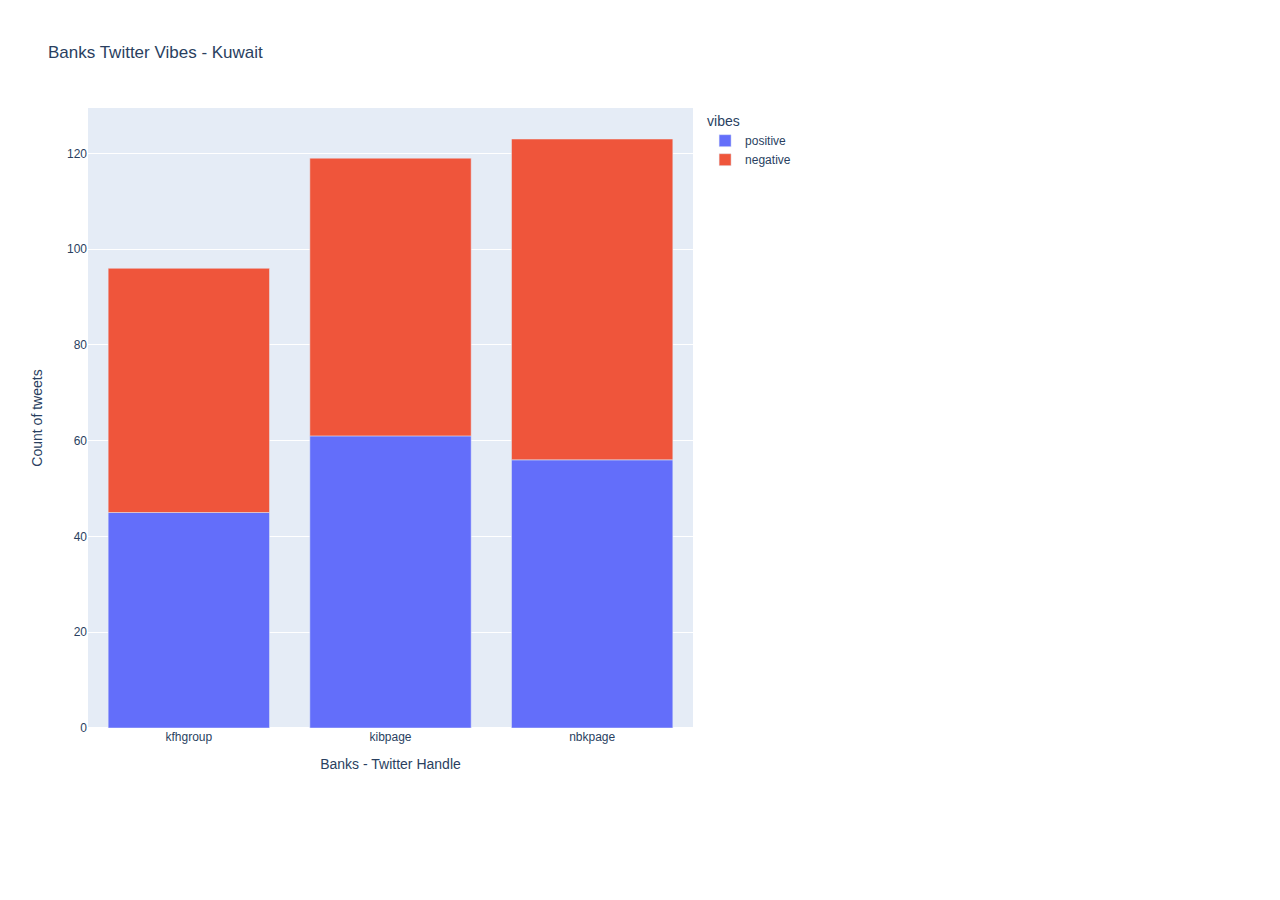
==== banks.html @ 805cffd5 "Add files via upload" ====
<html>
<head><meta charset="utf-8" /></head>
<body>
    <div>                        <script type="text/javascript">window.PlotlyConfig = {MathJaxConfig: 'local'};</script>
        <script type="text/javascript">/**
* plotly.js v2.11.1
* Copyright 2012-2022, Plotly, Inc.
* All rights reserved.
* Licensed under the MIT license
*/
!function(t){if("object"==typeof exports&&"undefined"!=typeof module)module.exports=t();else if("function"==typeof define&&define.amd)define([],t);else{("undefined"!=typeof window?window:"undefined"!=typeof global?global:"undefined"!=typeof self?self:this).Plotly=t()}}((function(){return function t(e,r,n){function i(o,s){if(!r[o]){if(!e[o]){var l="function"==typeof require&&require;if(!s&&l)return l(o,!0);if(a)return a(o,!0);var c=new Error("Cannot find module '"+o+"'");throw c.code="MODULE_NOT_FOUND",c}var u=r[o]={exports:{}};e[o][0].call(u.exports,(function(t){return i(e[o][1][t]||t)}),u,u.exports,t,e,r,n)}return r[o].exports}for(var a="function"==typeof require&&require,o=0;o<n.length;o++)i(n[o]);return i}({1:[function(t,e,r){"use strict";var n=t("../src/lib"),i={"X,X div":'direction:ltr;font-family:"Open Sans",verdana,arial,sans-serif;margin:0;padding:0;',"X input,X button":'font-family:"Open Sans",verdana,arial,sans-serif;',"X input:focus,X button:focus":"outline:none;","X a":"text-decoration:none;","X a:hover":"text-decoration:none;","X .crisp":"shape-rendering:crispEdges;","X .user-select-none":"-webkit-user-select:none;-moz-user-select:none;-ms-user-select:none;-o-user-select:none;user-select:none;","X svg":"overflow:hidden;","X svg a":"fill:#447adb;","X svg a:hover":"fill:#3c6dc5;","X .main-svg":"position:absolute;top:0;left:0;pointer-events:none;","X .main-svg .draglayer":"pointer-events:all;","X .cursor-default":"cursor:default;","X .cursor-pointer":"cursor:pointer;","X .cursor-crosshair":"cursor:crosshair;","X .cursor-move":"cursor:move;","X .cursor-col-resize":"cursor:col-resize;","X .cursor-row-resize":"cursor:row-resize;","X .cursor-ns-resize":"cursor:ns-resize;","X .cursor-ew-resize":"cursor:ew-resize;","X .cursor-sw-resize":"cursor:sw-resize;","X .cursor-s-resize":"cursor:s-resize;","X .cursor-se-resize":"cursor:se-resize;","X .cursor-w-resize":"cursor:w-resize;","X .cursor-e-resize":"cursor:e-resize;","X .cursor-nw-resize":"cursor:nw-resize;","X .cursor-n-resize":"cursor:n-resize;","X .cursor-ne-resize":"cursor:ne-resize;","X .cursor-grab":"cursor:-webkit-grab;cursor:grab;","X .modebar":"position:absolute;top:2px;right:2px;","X .ease-bg":"-webkit-transition:background-color .3s ease 0s;-moz-transition:background-color .3s ease 0s;-ms-transition:background-color .3s ease 0s;-o-transition:background-color .3s ease 0s;transition:background-color .3s ease 0s;","X .modebar--hover>:not(.watermark)":"opacity:0;-webkit-transition:opacity .3s ease 0s;-moz-transition:opacity .3s ease 0s;-ms-transition:opacity .3s ease 0s;-o-transition:opacity .3s ease 0s;transition:opacity .3s ease 0s;","X:hover .modebar--hover .modebar-group":"opacity:1;","X .modebar-group":"float:left;display:inline-block;box-sizing:border-box;padding-left:8px;position:relative;vertical-align:middle;white-space:nowrap;","X .modebar-btn":"position:relative;font-size:16px;padding:3px 4px;height:22px;cursor:pointer;line-height:normal;box-sizing:border-box;","X .modebar-btn svg":"position:relative;top:2px;","X .modebar.vertical":"display:flex;flex-direction:column;flex-wrap:wrap;align-content:flex-end;max-height:100%;","X .modebar.vertical svg":"top:-1px;","X .modebar.vertical .modebar-group":"display:block;float:none;padding-left:0px;padding-bottom:8px;","X .modebar.vertical .modebar-group .modebar-btn":"display:block;text-align:center;","X [data-title]:before,X [data-title]:after":"position:absolute;-webkit-transform:translate3d(0, 0, 0);-moz-transform:translate3d(0, 0, 0);-ms-transform:translate3d(0, 0, 0);-o-transform:translate3d(0, 0, 0);transform:translate3d(0, 0, 0);display:none;opacity:0;z-index:1001;pointer-events:none;top:110%;right:50%;","X [data-title]:hover:before,X [data-title]:hover:after":"display:block;opacity:1;","X [data-title]:before":'content:"";position:absolute;background:transparent;border:6px solid transparent;z-index:1002;margin-top:-12px;border-bottom-color:#69738a;margin-right:-6px;',"X [data-title]:after":"content:attr(data-title);background:#69738a;color:#fff;padding:8px 10px;font-size:12px;line-height:12px;white-space:nowrap;margin-right:-18px;border-radius:2px;","X .vertical [data-title]:before,X .vertical [data-title]:after":"top:0%;right:200%;","X .vertical [data-title]:before":"border:6px solid transparent;border-left-color:#69738a;margin-top:8px;margin-right:-30px;","X .select-outline":"fill:none;stroke-width:1;shape-rendering:crispEdges;","X .select-outline-1":"stroke:#fff;","X .select-outline-2":"stroke:#000;stroke-dasharray:2px 2px;",Y:'font-family:"Open Sans",verdana,arial,sans-serif;position:fixed;top:50px;right:20px;z-index:10000;font-size:10pt;max-width:180px;',"Y p":"margin:0;","Y .notifier-note":"min-width:180px;max-width:250px;border:1px solid #fff;z-index:3000;margin:0;background-color:#8c97af;background-color:rgba(140,151,175,.9);color:#fff;padding:10px;overflow-wrap:break-word;word-wrap:break-word;-ms-hyphens:auto;-webkit-hyphens:auto;hyphens:auto;","Y .notifier-close":"color:#fff;opacity:.8;float:right;padding:0 5px;background:none;border:none;font-size:20px;font-weight:bold;line-height:20px;","Y .notifier-close:hover":"color:#444;text-decoration:none;cursor:pointer;"};for(var a in i){var o=a.replace(/^,/," ,").replace(/X/g,".js-plotly-plot .plotly").replace(/Y/g,".plotly-notifier");n.addStyleRule(o,i[a])}},{"../src/lib":503}],2:[function(t,e,r){"use strict";e.exports=t("../src/transforms/aggregate")},{"../src/transforms/aggregate":1118}],3:[function(t,e,r){"use strict";e.exports=t("../src/traces/bar")},{"../src/traces/bar":656}],4:[function(t,e,r){"use strict";e.exports=t("../src/traces/barpolar")},{"../src/traces/barpolar":669}],5:[function(t,e,r){"use strict";e.exports=t("../src/traces/box")},{"../src/traces/box":679}],6:[function(t,e,r){"use strict";e.exports=t("../src/components/calendars")},{"../src/components/calendars":364}],7:[function(t,e,r){"use strict";e.exports=t("../src/traces/candlestick")},{"../src/traces/candlestick":688}],8:[function(t,e,r){"use strict";e.exports=t("../src/traces/carpet")},{"../src/traces/carpet":707}],9:[function(t,e,r){"use strict";e.exports=t("../src/traces/choropleth")},{"../src/traces/choropleth":721}],10:[function(t,e,r){"use strict";e.exports=t("../src/traces/choroplethmapbox")},{"../src/traces/choroplethmapbox":728}],11:[function(t,e,r){"use strict";e.exports=t("../src/traces/cone")},{"../src/traces/cone":734}],12:[function(t,e,r){"use strict";e.exports=t("../src/traces/contour")},{"../src/traces/contour":749}],13:[function(t,e,r){"use strict";e.exports=t("../src/traces/contourcarpet")},{"../src/traces/contourcarpet":760}],14:[function(t,e,r){"use strict";e.exports=t("../src/core")},{"../src/core":481}],15:[function(t,e,r){"use strict";e.exports=t("../src/traces/densitymapbox")},{"../src/traces/densitymapbox":768}],16:[function(t,e,r){"use strict";e.exports=t("../src/transforms/filter")},{"../src/transforms/filter":1119}],17:[function(t,e,r){"use strict";e.exports=t("../src/traces/funnel")},{"../src/traces/funnel":778}],18:[function(t,e,r){"use strict";e.exports=t("../src/traces/funnelarea")},{"../src/traces/funnelarea":787}],19:[function(t,e,r){"use strict";e.exports=t("../src/transforms/groupby")},{"../src/transforms/groupby":1120}],20:[function(t,e,r){"use strict";e.exports=t("../src/traces/heatmap")},{"../src/traces/heatmap":800}],21:[function(t,e,r){"use strict";e.exports=t("../src/traces/heatmapgl")},{"../src/traces/heatmapgl":811}],22:[function(t,e,r){"use strict";e.exports=t("../src/traces/histogram")},{"../src/traces/histogram":823}],23:[function(t,e,r){"use strict";e.exports=t("../src/traces/histogram2d")},{"../src/traces/histogram2d":829}],24:[function(t,e,r){"use strict";e.exports=t("../src/traces/histogram2dcontour")},{"../src/traces/histogram2dcontour":833}],25:[function(t,e,r){"use strict";e.exports=t("../src/traces/icicle")},{"../src/traces/icicle":839}],26:[function(t,e,r){"use strict";e.exports=t("../src/traces/image")},{"../src/traces/image":852}],27:[function(t,e,r){"use strict";var n=t("./core");n.register([t("./bar"),t("./box"),t("./heatmap"),t("./histogram"),t("./histogram2d"),t("./histogram2dcontour"),t("./contour"),t("./scatterternary"),t("./violin"),t("./funnel"),t("./waterfall"),t("./image"),t("./pie"),t("./sunburst"),t("./treemap"),t("./icicle"),t("./funnelarea"),t("./scatter3d"),t("./surface"),t("./isosurface"),t("./volume"),t("./mesh3d"),t("./cone"),t("./streamtube"),t("./scattergeo"),t("./choropleth"),t("./scattergl"),t("./splom"),t("./pointcloud"),t("./heatmapgl"),t("./parcoords"),t("./parcats"),t("./scattermapbox"),t("./choroplethmapbox"),t("./densitymapbox"),t("./sankey"),t("./indicator"),t("./table"),t("./carpet"),t("./scattercarpet"),t("./contourcarpet"),t("./ohlc"),t("./candlestick"),t("./scatterpolar"),t("./scatterpolargl"),t("./barpolar"),t("./scattersmith"),t("./aggregate"),t("./filter"),t("./groupby"),t("./sort"),t("./calendars")]),e.exports=n},{"./aggregate":2,"./bar":3,"./barpolar":4,"./box":5,"./calendars":6,"./candlestick":7,"./carpet":8,"./choropleth":9,"./choroplethmapbox":10,"./cone":11,"./contour":12,"./contourcarpet":13,"./core":14,"./densitymapbox":15,"./filter":16,"./funnel":17,"./funnelarea":18,"./groupby":19,"./heatmap":20,"./heatmapgl":21,"./histogram":22,"./histogram2d":23,"./histogram2dcontour":24,"./icicle":25,"./image":26,"./indicator":28,"./isosurface":29,"./mesh3d":30,"./ohlc":31,"./parcats":32,"./parcoords":33,"./pie":34,"./pointcloud":35,"./sankey":36,"./scatter3d":37,"./scattercarpet":38,"./scattergeo":39,"./scattergl":40,"./scattermapbox":41,"./scatterpolar":42,"./scatterpolargl":43,"./scattersmith":44,"./scatterternary":45,"./sort":46,"./splom":47,"./streamtube":48,"./sunburst":49,"./surface":50,"./table":51,"./treemap":52,"./violin":53,"./volume":54,"./waterfall":55}],28:[function(t,e,r){"use strict";e.exports=t("../src/traces/indicator")},{"../src/traces/indicator":860}],29:[function(t,e,r){"use strict";e.exports=t("../src/traces/isosurface")},{"../src/traces/isosurface":866}],30:[function(t,e,r){"use strict";e.exports=t("../src/traces/mesh3d")},{"../src/traces/mesh3d":871}],31:[function(t,e,r){"use strict";e.exports=t("../src/traces/ohlc")},{"../src/traces/ohlc":876}],32:[function(t,e,r){"use strict";e.exports=t("../src/traces/parcats")},{"../src/traces/parcats":885}],33:[function(t,e,r){"use strict";e.exports=t("../src/traces/parcoords")},{"../src/traces/parcoords":896}],34:[function(t,e,r){"use strict";e.exports=t("../src/traces/pie")},{"../src/traces/pie":907}],35:[function(t,e,r){"use strict";e.exports=t("../src/traces/pointcloud")},{"../src/traces/pointcloud":916}],36:[function(t,e,r){"use strict";e.exports=t("../src/traces/sankey")},{"../src/traces/sankey":922}],37:[function(t,e,r){"use strict";e.exports=t("../src/traces/scatter3d")},{"../src/traces/scatter3d":960}],38:[function(t,e,r){"use strict";e.exports=t("../src/traces/scattercarpet")},{"../src/traces/scattercarpet":967}],39:[function(t,e,r){"use strict";e.exports=t("../src/traces/scattergeo")},{"../src/traces/scattergeo":975}],40:[function(t,e,r){"use strict";e.exports=t("../src/traces/scattergl")},{"../src/traces/scattergl":989}],41:[function(t,e,r){"use strict";e.exports=t("../src/traces/scattermapbox")},{"../src/traces/scattermapbox":999}],42:[function(t,e,r){"use strict";e.exports=t("../src/traces/scatterpolar")},{"../src/traces/scatterpolar":1007}],43:[function(t,e,r){"use strict";e.exports=t("../src/traces/scatterpolargl")},{"../src/traces/scatterpolargl":1015}],44:[function(t,e,r){"use strict";e.exports=t("../src/traces/scattersmith")},{"../src/traces/scattersmith":1022}],45:[function(t,e,r){"use strict";e.exports=t("../src/traces/scatterternary")},{"../src/traces/scatterternary":1030}],46:[function(t,e,r){"use strict";e.exports=t("../src/transforms/sort")},{"../src/transforms/sort":1122}],47:[function(t,e,r){"use strict";e.exports=t("../src/traces/splom")},{"../src/traces/splom":1040}],48:[function(t,e,r){"use strict";e.exports=t("../src/traces/streamtube")},{"../src/traces/streamtube":1048}],49:[function(t,e,r){"use strict";e.exports=t("../src/traces/sunburst")},{"../src/traces/sunburst":1056}],50:[function(t,e,r){"use strict";e.exports=t("../src/traces/surface")},{"../src/traces/surface":1065}],51:[function(t,e,r){"use strict";e.exports=t("../src/traces/table")},{"../src/traces/table":1073}],52:[function(t,e,r){"use strict";e.exports=t("../src/traces/treemap")},{"../src/traces/treemap":1084}],53:[function(t,e,r){"use strict";e.exports=t("../src/traces/violin")},{"../src/traces/violin":1097}],54:[function(t,e,r){"use strict";e.exports=t("../src/traces/volume")},{"../src/traces/volume":1105}],55:[function(t,e,r){"use strict";e.exports=t("../src/traces/waterfall")},{"../src/traces/waterfall":1113}],56:[function(t,e,r){!function(n,i){"object"==typeof r&&void 0!==e?i(r,t("d3-array"),t("d3-collection"),t("d3-shape"),t("elementary-circuits-directed-graph")):i(n.d3=n.d3||{},n.d3,n.d3,n.d3,null)}(this,(function(t,e,r,n,i){"use strict";function a(t){return t.target.depth}function o(t,e){return t.sourceLinks.length?t.depth:e-1}function s(t){return function(){return t}}i=i&&i.hasOwnProperty("default")?i.default:i;var l="function"==typeof Symbol&&"symbol"==typeof Symbol.iterator?function(t){return typeof t}:function(t){return t&&"function"==typeof Symbol&&t.constructor===Symbol&&t!==Symbol.prototype?"symbol":typeof t};function c(t,e){return f(t.source,e.source)||t.index-e.index}function u(t,e){return f(t.target,e.target)||t.index-e.index}function f(t,e){return t.partOfCycle===e.partOfCycle?t.y0-e.y0:"top"===t.circularLinkType||"bottom"===e.circularLinkType?-1:1}function h(t){return t.value}function p(t){return(t.y0+t.y1)/2}function d(t){return p(t.source)}function g(t){return p(t.target)}function m(t){return t.index}function v(t){return t.nodes}function y(t){return t.links}function x(t,e){var r=t.get(e);if(!r)throw new Error("missing: "+e);return r}function b(t,e){return e(t)}function _(t,e,r){var n=0;if(null===r){for(var a=[],o=0;o<t.links.length;o++){var s=t.links[o],l=s.source.index,c=s.target.index;a[l]||(a[l]=[]),a[c]||(a[c]=[]),-1===a[l].indexOf(c)&&a[l].push(c)}var u=i(a);u.sort((function(t,e){return t.length-e.length}));var f={};for(o=0;o<u.length;o++){var h=u[o].slice(-2);f[h[0]]||(f[h[0]]={}),f[h[0]][h[1]]=!0}t.links.forEach((function(t){var e=t.target.index,r=t.source.index;e===r||f[r]&&f[r][e]?(t.circular=!0,t.circularLinkID=n,n+=1):t.circular=!1}))}else t.links.forEach((function(t){t.source[r]<t.target[r]?t.circular=!1:(t.circular=!0,t.circularLinkID=n,n+=1)}))}function w(t,e){var r=0,n=0;t.links.forEach((function(i){i.circular&&(i.source.circularLinkType||i.target.circularLinkType?i.circularLinkType=i.source.circularLinkType?i.source.circularLinkType:i.target.circularLinkType:i.circularLinkType=r<n?"top":"bottom","top"==i.circularLinkType?r+=1:n+=1,t.nodes.forEach((function(t){b(t,e)!=b(i.source,e)&&b(t,e)!=b(i.target,e)||(t.circularLinkType=i.circularLinkType)})))})),t.links.forEach((function(t){t.circular&&(t.source.circularLinkType==t.target.circularLinkType&&(t.circularLinkType=t.source.circularLinkType),q(t,e)&&(t.circularLinkType=t.source.circularLinkType))}))}function T(t){var e=Math.abs(t.y1-t.y0),r=Math.abs(t.target.x0-t.source.x1);return Math.atan(r/e)}function k(t,e){var r=0;t.sourceLinks.forEach((function(t){r=t.circular&&!q(t,e)?r+1:r}));var n=0;return t.targetLinks.forEach((function(t){n=t.circular&&!q(t,e)?n+1:n})),r+n}function A(t){var e=t.source.sourceLinks,r=0;e.forEach((function(t){r=t.circular?r+1:r}));var n=t.target.targetLinks,i=0;return n.forEach((function(t){i=t.circular?i+1:i})),!(r>1||i>1)}function M(t,e,r){return t.sort(E),t.forEach((function(n,i){var a,o,s=0;if(q(n,r)&&A(n))n.circularPathData.verticalBuffer=s+n.width/2;else{for(var l=0;l<i;l++)if(a=t[i],o=t[l],!(a.source.column<o.target.column||a.target.column>o.source.column)){var c=t[l].circularPathData.verticalBuffer+t[l].width/2+e;s=c>s?c:s}n.circularPathData.verticalBuffer=s+n.width/2}})),t}function S(t,r,i,a){var o=e.min(t.links,(function(t){return t.source.y0}));t.links.forEach((function(t){t.circular&&(t.circularPathData={})})),M(t.links.filter((function(t){return"top"==t.circularLinkType})),r,a),M(t.links.filter((function(t){return"bottom"==t.circularLinkType})),r,a),t.links.forEach((function(e){if(e.circular){if(e.circularPathData.arcRadius=e.width+10,e.circularPathData.leftNodeBuffer=5,e.circularPathData.rightNodeBuffer=5,e.circularPathData.sourceWidth=e.source.x1-e.source.x0,e.circularPathData.sourceX=e.source.x0+e.circularPathData.sourceWidth,e.circularPathData.targetX=e.target.x0,e.circularPathData.sourceY=e.y0,e.circularPathData.targetY=e.y1,q(e,a)&&A(e))e.circularPathData.leftSmallArcRadius=10+e.width/2,e.circularPathData.leftLargeArcRadius=10+e.width/2,e.circularPathData.rightSmallArcRadius=10+e.width/2,e.circularPathData.rightLargeArcRadius=10+e.width/2,"bottom"==e.circularLinkType?(e.circularPathData.verticalFullExtent=e.source.y1+25+e.circularPathData.verticalBuffer,e.circularPathData.verticalLeftInnerExtent=e.circularPathData.verticalFullExtent-e.circularPathData.leftLargeArcRadius,e.circularPathData.verticalRightInnerExtent=e.circularPathData.verticalFullExtent-e.circularPathData.rightLargeArcRadius):(e.circularPathData.verticalFullExtent=e.source.y0-25-e.circularPathData.verticalBuffer,e.circularPathData.verticalLeftInnerExtent=e.circularPathData.verticalFullExtent+e.circularPathData.leftLargeArcRadius,e.circularPathData.verticalRightInnerExtent=e.circularPathData.verticalFullExtent+e.circularPathData.rightLargeArcRadius);else{var s=e.source.column,l=e.circularLinkType,c=t.links.filter((function(t){return t.source.column==s&&t.circularLinkType==l}));"bottom"==e.circularLinkType?c.sort(C):c.sort(L);var u=0;c.forEach((function(t,n){t.circularLinkID==e.circularLinkID&&(e.circularPathData.leftSmallArcRadius=10+e.width/2+u,e.circularPathData.leftLargeArcRadius=10+e.width/2+n*r+u),u+=t.width})),s=e.target.column,c=t.links.filter((function(t){return t.target.column==s&&t.circularLinkType==l})),"bottom"==e.circularLinkType?c.sort(I):c.sort(P),u=0,c.forEach((function(t,n){t.circularLinkID==e.circularLinkID&&(e.circularPathData.rightSmallArcRadius=10+e.width/2+u,e.circularPathData.rightLargeArcRadius=10+e.width/2+n*r+u),u+=t.width})),"bottom"==e.circularLinkType?(e.circularPathData.verticalFullExtent=Math.max(i,e.source.y1,e.target.y1)+25+e.circularPathData.verticalBuffer,e.circularPathData.verticalLeftInnerExtent=e.circularPathData.verticalFullExtent-e.circularPathData.leftLargeArcRadius,e.circularPathData.verticalRightInnerExtent=e.circularPathData.verticalFullExtent-e.circularPathData.rightLargeArcRadius):(e.circularPathData.verticalFullExtent=o-25-e.circularPathData.verticalBuffer,e.circularPathData.verticalLeftInnerExtent=e.circularPathData.verticalFullExtent+e.circularPathData.leftLargeArcRadius,e.circularPathData.verticalRightInnerExtent=e.circularPathData.verticalFullExtent+e.circularPathData.rightLargeArcRadius)}e.circularPathData.leftInnerExtent=e.circularPathData.sourceX+e.circularPathData.leftNodeBuffer,e.circularPathData.rightInnerExtent=e.circularPathData.targetX-e.circularPathData.rightNodeBuffer,e.circularPathData.leftFullExtent=e.circularPathData.sourceX+e.circularPathData.leftLargeArcRadius+e.circularPathData.leftNodeBuffer,e.circularPathData.rightFullExtent=e.circularPathData.targetX-e.circularPathData.rightLargeArcRadius-e.circularPathData.rightNodeBuffer}if(e.circular)e.path=function(t){var e="";e="top"==t.circularLinkType?"M"+t.circularPathData.sourceX+" "+t.circularPathData.sourceY+" L"+t.circularPathData.leftInnerExtent+" "+t.circularPathData.sourceY+" A"+t.circularPathData.leftLargeArcRadius+" "+t.circularPathData.leftSmallArcRadius+" 0 0 0 "+t.circularPathData.leftFullExtent+" "+(t.circularPathData.sourceY-t.circularPathData.leftSmallArcRadius)+" L"+t.circularPathData.leftFullExtent+" "+t.circularPathData.verticalLeftInnerExtent+" A"+t.circularPathData.leftLargeArcRadius+" "+t.circularPathData.leftLargeArcRadius+" 0 0 0 "+t.circularPathData.leftInnerExtent+" "+t.circularPathData.verticalFullExtent+" L"+t.circularPathData.rightInnerExtent+" "+t.circularPathData.verticalFullExtent+" A"+t.circularPathData.rightLargeArcRadius+" "+t.circularPathData.rightLargeArcRadius+" 0 0 0 "+t.circularPathData.rightFullExtent+" "+t.circularPathData.verticalRightInnerExtent+" L"+t.circularPathData.rightFullExtent+" "+(t.circularPathData.targetY-t.circularPathData.rightSmallArcRadius)+" A"+t.circularPathData.rightLargeArcRadius+" "+t.circularPathData.rightSmallArcRadius+" 0 0 0 "+t.circularPathData.rightInnerExtent+" "+t.circularPathData.targetY+" L"+t.circularPathData.targetX+" "+t.circularPathData.targetY:"M"+t.circularPathData.sourceX+" "+t.circularPathData.sourceY+" L"+t.circularPathData.leftInnerExtent+" "+t.circularPathData.sourceY+" A"+t.circularPathData.leftLargeArcRadius+" "+t.circularPathData.leftSmallArcRadius+" 0 0 1 "+t.circularPathData.leftFullExtent+" "+(t.circularPathData.sourceY+t.circularPathData.leftSmallArcRadius)+" L"+t.circularPathData.leftFullExtent+" "+t.circularPathData.verticalLeftInnerExtent+" A"+t.circularPathData.leftLargeArcRadius+" "+t.circularPathData.leftLargeArcRadius+" 0 0 1 "+t.circularPathData.leftInnerExtent+" "+t.circularPathData.verticalFullExtent+" L"+t.circularPathData.rightInnerExtent+" "+t.circularPathData.verticalFullExtent+" A"+t.circularPathData.rightLargeArcRadius+" "+t.circularPathData.rightLargeArcRadius+" 0 0 1 "+t.circularPathData.rightFullExtent+" "+t.circularPathData.verticalRightInnerExtent+" L"+t.circularPathData.rightFullExtent+" "+(t.circularPathData.targetY+t.circularPathData.rightSmallArcRadius)+" A"+t.circularPathData.rightLargeArcRadius+" "+t.circularPathData.rightSmallArcRadius+" 0 0 1 "+t.circularPathData.rightInnerExtent+" "+t.circularPathData.targetY+" L"+t.circularPathData.targetX+" "+t.circularPathData.targetY;return e}(e);else{var f=n.linkHorizontal().source((function(t){return[t.source.x0+(t.source.x1-t.source.x0),t.y0]})).target((function(t){return[t.target.x0,t.y1]}));e.path=f(e)}}))}function E(t,e){return O(t)==O(e)?"bottom"==t.circularLinkType?C(t,e):L(t,e):O(e)-O(t)}function L(t,e){return t.y0-e.y0}function C(t,e){return e.y0-t.y0}function P(t,e){return t.y1-e.y1}function I(t,e){return e.y1-t.y1}function O(t){return t.target.column-t.source.column}function z(t){return t.target.x0-t.source.x1}function D(t,e){var r=T(t),n=z(e)/Math.tan(r);return"up"==H(t)?t.y1+n:t.y1-n}function R(t,e){var r=T(t),n=z(e)/Math.tan(r);return"up"==H(t)?t.y1-n:t.y1+n}function F(t,e,r,n){t.links.forEach((function(i){if(!i.circular&&i.target.column-i.source.column>1){var a=i.source.column+1,o=i.target.column-1,s=1,l=o-a+1;for(s=1;a<=o;a++,s++)t.nodes.forEach((function(o){if(o.column==a){var c,u=s/(l+1),f=Math.pow(1-u,3),h=3*u*Math.pow(1-u,2),p=3*Math.pow(u,2)*(1-u),d=Math.pow(u,3),g=f*i.y0+h*i.y0+p*i.y1+d*i.y1,m=g-i.width/2,v=g+i.width/2;m>o.y0&&m<o.y1?(c=o.y1-m+10,c="bottom"==o.circularLinkType?c:-c,o=N(o,c,e,r),t.nodes.forEach((function(t){b(t,n)!=b(o,n)&&t.column==o.column&&B(o,t)&&N(t,c,e,r)}))):(v>o.y0&&v<o.y1||m<o.y0&&v>o.y1)&&(c=v-o.y0+10,o=N(o,c,e,r),t.nodes.forEach((function(t){b(t,n)!=b(o,n)&&t.column==o.column&&t.y0<o.y1&&t.y1>o.y1&&N(t,c,e,r)})))}}))}}))}function B(t,e){return t.y0>e.y0&&t.y0<e.y1||(t.y1>e.y0&&t.y1<e.y1||t.y0<e.y0&&t.y1>e.y1)}function N(t,e,r,n){return t.y0+e>=r&&t.y1+e<=n&&(t.y0=t.y0+e,t.y1=t.y1+e,t.targetLinks.forEach((function(t){t.y1=t.y1+e})),t.sourceLinks.forEach((function(t){t.y0=t.y0+e}))),t}function j(t,e,r,n){t.nodes.forEach((function(i){n&&i.y+(i.y1-i.y0)>e&&(i.y=i.y-(i.y+(i.y1-i.y0)-e));var a=t.links.filter((function(t){return b(t.source,r)==b(i,r)})),o=a.length;o>1&&a.sort((function(t,e){if(!t.circular&&!e.circular){if(t.target.column==e.target.column)return t.y1-e.y1;if(!V(t,e))return t.y1-e.y1;if(t.target.column>e.target.column){var r=R(e,t);return t.y1-r}if(e.target.column>t.target.column)return R(t,e)-e.y1}return t.circular&&!e.circular?"top"==t.circularLinkType?-1:1:e.circular&&!t.circular?"top"==e.circularLinkType?1:-1:t.circular&&e.circular?t.circularLinkType===e.circularLinkType&&"top"==t.circularLinkType?t.target.column===e.target.column?t.target.y1-e.target.y1:e.target.column-t.target.column:t.circularLinkType===e.circularLinkType&&"bottom"==t.circularLinkType?t.target.column===e.target.column?e.target.y1-t.target.y1:t.target.column-e.target.column:"top"==t.circularLinkType?-1:1:void 0}));var s=i.y0;a.forEach((function(t){t.y0=s+t.width/2,s+=t.width})),a.forEach((function(t,e){if("bottom"==t.circularLinkType){for(var r=e+1,n=0;r<o;r++)n+=a[r].width;t.y0=i.y1-n-t.width/2}}))}))}function U(t,e,r){t.nodes.forEach((function(e){var n=t.links.filter((function(t){return b(t.target,r)==b(e,r)})),i=n.length;i>1&&n.sort((function(t,e){if(!t.circular&&!e.circular){if(t.source.column==e.source.column)return t.y0-e.y0;if(!V(t,e))return t.y0-e.y0;if(e.source.column<t.source.column){var r=D(e,t);return t.y0-r}if(t.source.column<e.source.column)return D(t,e)-e.y0}return t.circular&&!e.circular?"top"==t.circularLinkType?-1:1:e.circular&&!t.circular?"top"==e.circularLinkType?1:-1:t.circular&&e.circular?t.circularLinkType===e.circularLinkType&&"top"==t.circularLinkType?t.source.column===e.source.column?t.source.y1-e.source.y1:t.source.column-e.source.column:t.circularLinkType===e.circularLinkType&&"bottom"==t.circularLinkType?t.source.column===e.source.column?t.source.y1-e.source.y1:e.source.column-t.source.column:"top"==t.circularLinkType?-1:1:void 0}));var a=e.y0;n.forEach((function(t){t.y1=a+t.width/2,a+=t.width})),n.forEach((function(t,r){if("bottom"==t.circularLinkType){for(var a=r+1,o=0;a<i;a++)o+=n[a].width;t.y1=e.y1-o-t.width/2}}))}))}function V(t,e){return H(t)==H(e)}function H(t){return t.y0-t.y1>0?"up":"down"}function q(t,e){return b(t.source,e)==b(t.target,e)}function G(t,r,n){var i=t.nodes,a=t.links,o=!1,s=!1;if(a.forEach((function(t){"top"==t.circularLinkType?o=!0:"bottom"==t.circularLinkType&&(s=!0)})),0==o||0==s){var l=e.min(i,(function(t){return t.y0})),c=(n-r)/(e.max(i,(function(t){return t.y1}))-l);i.forEach((function(t){var e=(t.y1-t.y0)*c;t.y0=(t.y0-l)*c,t.y1=t.y0+e})),a.forEach((function(t){t.y0=(t.y0-l)*c,t.y1=(t.y1-l)*c,t.width=t.width*c}))}}t.sankeyCircular=function(){var t,n,i=0,a=0,b=1,T=1,A=24,M=m,E=o,L=v,C=y,P=32,I=2,O=null;function z(){var t={nodes:L.apply(null,arguments),links:C.apply(null,arguments)};D(t),_(t,M,O),R(t),B(t),w(t,M),N(t,P,M),V(t);for(var e=4,r=0;r<e;r++)j(t,T,M),U(t,T,M),F(t,a,T,M),j(t,T,M),U(t,T,M);return G(t,a,T),S(t,I,T,M),t}function D(t){t.nodes.forEach((function(t,e){t.index=e,t.sourceLinks=[],t.targetLinks=[]}));var e=r.map(t.nodes,M);return t.links.forEach((function(t,r){t.index=r;var n=t.source,i=t.target;"object"!==(void 0===n?"undefined":l(n))&&(n=t.source=x(e,n)),"object"!==(void 0===i?"undefined":l(i))&&(i=t.target=x(e,i)),n.sourceLinks.push(t),i.targetLinks.push(t)})),t}function R(t){t.nodes.forEach((function(t){t.partOfCycle=!1,t.value=Math.max(e.sum(t.sourceLinks,h),e.sum(t.targetLinks,h)),t.sourceLinks.forEach((function(e){e.circular&&(t.partOfCycle=!0,t.circularLinkType=e.circularLinkType)})),t.targetLinks.forEach((function(e){e.circular&&(t.partOfCycle=!0,t.circularLinkType=e.circularLinkType)}))}))}function B(t){var e,r,n;for(e=t.nodes,r=[],n=0;e.length;++n,e=r,r=[])e.forEach((function(t){t.depth=n,t.sourceLinks.forEach((function(t){r.indexOf(t.target)<0&&!t.circular&&r.push(t.target)}))}));for(e=t.nodes,r=[],n=0;e.length;++n,e=r,r=[])e.forEach((function(t){t.height=n,t.targetLinks.forEach((function(t){r.indexOf(t.source)<0&&!t.circular&&r.push(t.source)}))}));t.nodes.forEach((function(t){t.column=Math.floor(E.call(null,t,n))}))}function N(o,s,l){var c=r.nest().key((function(t){return t.column})).sortKeys(e.ascending).entries(o.nodes).map((function(t){return t.values}));!function(r){if(n){var s=1/0;c.forEach((function(t){var e=T*n/(t.length+1);s=e<s?e:s})),t=s}var l=e.min(c,(function(r){return(T-a-(r.length-1)*t)/e.sum(r,h)}));l*=.3,o.links.forEach((function(t){t.width=t.value*l}));var u=function(t){var r=0,n=0,i=0,a=0,o=e.max(t.nodes,(function(t){return t.column}));return t.links.forEach((function(t){t.circular&&("top"==t.circularLinkType?r+=t.width:n+=t.width,0==t.target.column&&(a+=t.width),t.source.column==o&&(i+=t.width))})),{top:r=r>0?r+25+10:r,bottom:n=n>0?n+25+10:n,left:a=a>0?a+25+10:a,right:i=i>0?i+25+10:i}}(o),f=function(t,r){var n=e.max(t.nodes,(function(t){return t.column})),o=b-i,s=T-a,l=o/(o+r.right+r.left),c=s/(s+r.top+r.bottom);return i=i*l+r.left,b=0==r.right?b:b*l,a=a*c+r.top,T*=c,t.nodes.forEach((function(t){t.x0=i+t.column*((b-i-A)/n),t.x1=t.x0+A})),c}(o,u);l*=f,o.links.forEach((function(t){t.width=t.value*l})),c.forEach((function(t){var e=t.length;t.forEach((function(t,n){t.depth==c.length-1&&1==e||0==t.depth&&1==e?(t.y0=T/2-t.value*l,t.y1=t.y0+t.value*l):t.partOfCycle?0==k(t,r)?(t.y0=T/2+n,t.y1=t.y0+t.value*l):"top"==t.circularLinkType?(t.y0=a+n,t.y1=t.y0+t.value*l):(t.y0=T-t.value*l-n,t.y1=t.y0+t.value*l):0==u.top||0==u.bottom?(t.y0=(T-a)/e*n,t.y1=t.y0+t.value*l):(t.y0=(T-a)/2-e/2+n,t.y1=t.y0+t.value*l)}))}))}(l),y();for(var u=1,m=s;m>0;--m)v(u*=.99,l),y();function v(t,r){var n=c.length;c.forEach((function(i){var a=i.length,o=i[0].depth;i.forEach((function(i){var s;if(i.sourceLinks.length||i.targetLinks.length)if(i.partOfCycle&&k(i,r)>0);else if(0==o&&1==a)s=i.y1-i.y0,i.y0=T/2-s/2,i.y1=T/2+s/2;else if(o==n-1&&1==a)s=i.y1-i.y0,i.y0=T/2-s/2,i.y1=T/2+s/2;else{var l=e.mean(i.sourceLinks,g),c=e.mean(i.targetLinks,d),u=((l&&c?(l+c)/2:l||c)-p(i))*t;i.y0+=u,i.y1+=u}}))}))}function y(){c.forEach((function(e){var r,n,i,o=a,s=e.length;for(e.sort(f),i=0;i<s;++i)(n=o-(r=e[i]).y0)>0&&(r.y0+=n,r.y1+=n),o=r.y1+t;if((n=o-t-T)>0)for(o=r.y0-=n,r.y1-=n,i=s-2;i>=0;--i)(n=(r=e[i]).y1+t-o)>0&&(r.y0-=n,r.y1-=n),o=r.y0}))}}function V(t){t.nodes.forEach((function(t){t.sourceLinks.sort(u),t.targetLinks.sort(c)})),t.nodes.forEach((function(t){var e=t.y0,r=e,n=t.y1,i=n;t.sourceLinks.forEach((function(t){t.circular?(t.y0=n-t.width/2,n-=t.width):(t.y0=e+t.width/2,e+=t.width)})),t.targetLinks.forEach((function(t){t.circular?(t.y1=i-t.width/2,i-=t.width):(t.y1=r+t.width/2,r+=t.width)}))}))}return z.nodeId=function(t){return arguments.length?(M="function"==typeof t?t:s(t),z):M},z.nodeAlign=function(t){return arguments.length?(E="function"==typeof t?t:s(t),z):E},z.nodeWidth=function(t){return arguments.length?(A=+t,z):A},z.nodePadding=function(e){return arguments.length?(t=+e,z):t},z.nodes=function(t){return arguments.length?(L="function"==typeof t?t:s(t),z):L},z.links=function(t){return arguments.length?(C="function"==typeof t?t:s(t),z):C},z.size=function(t){return arguments.length?(i=a=0,b=+t[0],T=+t[1],z):[b-i,T-a]},z.extent=function(t){return arguments.length?(i=+t[0][0],b=+t[1][0],a=+t[0][1],T=+t[1][1],z):[[i,a],[b,T]]},z.iterations=function(t){return arguments.length?(P=+t,z):P},z.circularLinkGap=function(t){return arguments.length?(I=+t,z):I},z.nodePaddingRatio=function(t){return arguments.length?(n=+t,z):n},z.sortNodes=function(t){return arguments.length?(O=t,z):O},z.update=function(t){return w(t,M),V(t),t.links.forEach((function(t){t.circular&&(t.circularLinkType=t.y0+t.y1<T?"top":"bottom",t.source.circularLinkType=t.circularLinkType,t.target.circularLinkType=t.circularLinkType)})),j(t,T,M,!1),U(t,T,M),S(t,I,T,M),t},z},t.sankeyCenter=function(t){return t.targetLinks.length?t.depth:t.sourceLinks.length?e.min(t.sourceLinks,a)-1:0},t.sankeyLeft=function(t){return t.depth},t.sankeyRight=function(t,e){return e-1-t.height},t.sankeyJustify=o,Object.defineProperty(t,"__esModule",{value:!0})}))},{"d3-array":107,"d3-collection":108,"d3-shape":119,"elementary-circuits-directed-graph":130}],57:[function(t,e,r){!function(n,i){"object"==typeof r&&void 0!==e?i(r,t("d3-array"),t("d3-collection"),t("d3-shape")):i(n.d3=n.d3||{},n.d3,n.d3,n.d3)}(this,(function(t,e,r,n){"use strict";function i(t){return t.target.depth}function a(t,e){return t.sourceLinks.length?t.depth:e-1}function o(t){return function(){return t}}function s(t,e){return c(t.source,e.source)||t.index-e.index}function l(t,e){return c(t.target,e.target)||t.index-e.index}function c(t,e){return t.y0-e.y0}function u(t){return t.value}function f(t){return(t.y0+t.y1)/2}function h(t){return f(t.source)*t.value}function p(t){return f(t.target)*t.value}function d(t){return t.index}function g(t){return t.nodes}function m(t){return t.links}function v(t,e){var r=t.get(e);if(!r)throw new Error("missing: "+e);return r}function y(t){return[t.source.x1,t.y0]}function x(t){return[t.target.x0,t.y1]}t.sankey=function(){var t=0,n=0,i=1,y=1,x=24,b=8,_=d,w=a,T=g,k=m,A=32;function M(){var t={nodes:T.apply(null,arguments),links:k.apply(null,arguments)};return S(t),E(t),L(t),C(t),P(t),t}function S(t){t.nodes.forEach((function(t,e){t.index=e,t.sourceLinks=[],t.targetLinks=[]}));var e=r.map(t.nodes,_);t.links.forEach((function(t,r){t.index=r;var n=t.source,i=t.target;"object"!=typeof n&&(n=t.source=v(e,n)),"object"!=typeof i&&(i=t.target=v(e,i)),n.sourceLinks.push(t),i.targetLinks.push(t)}))}function E(t){t.nodes.forEach((function(t){t.value=Math.max(e.sum(t.sourceLinks,u),e.sum(t.targetLinks,u))}))}function L(e){var r,n,a;for(r=e.nodes,n=[],a=0;r.length;++a,r=n,n=[])r.forEach((function(t){t.depth=a,t.sourceLinks.forEach((function(t){n.indexOf(t.target)<0&&n.push(t.target)}))}));for(r=e.nodes,n=[],a=0;r.length;++a,r=n,n=[])r.forEach((function(t){t.height=a,t.targetLinks.forEach((function(t){n.indexOf(t.source)<0&&n.push(t.source)}))}));var o=(i-t-x)/(a-1);e.nodes.forEach((function(e){e.x1=(e.x0=t+Math.max(0,Math.min(a-1,Math.floor(w.call(null,e,a))))*o)+x}))}function C(t){var i=r.nest().key((function(t){return t.x0})).sortKeys(e.ascending).entries(t.nodes).map((function(t){return t.values}));!function(){var r=e.max(i,(function(t){return t.length})),a=2/3*(y-n)/(r-1);b>a&&(b=a);var o=e.min(i,(function(t){return(y-n-(t.length-1)*b)/e.sum(t,u)}));i.forEach((function(t){t.forEach((function(t,e){t.y1=(t.y0=e)+t.value*o}))})),t.links.forEach((function(t){t.width=t.value*o}))}(),d();for(var a=1,o=A;o>0;--o)l(a*=.99),d(),s(a),d();function s(t){i.forEach((function(r){r.forEach((function(r){if(r.targetLinks.length){var n=(e.sum(r.targetLinks,h)/e.sum(r.targetLinks,u)-f(r))*t;r.y0+=n,r.y1+=n}}))}))}function l(t){i.slice().reverse().forEach((function(r){r.forEach((function(r){if(r.sourceLinks.length){var n=(e.sum(r.sourceLinks,p)/e.sum(r.sourceLinks,u)-f(r))*t;r.y0+=n,r.y1+=n}}))}))}function d(){i.forEach((function(t){var e,r,i,a=n,o=t.length;for(t.sort(c),i=0;i<o;++i)(r=a-(e=t[i]).y0)>0&&(e.y0+=r,e.y1+=r),a=e.y1+b;if((r=a-b-y)>0)for(a=e.y0-=r,e.y1-=r,i=o-2;i>=0;--i)(r=(e=t[i]).y1+b-a)>0&&(e.y0-=r,e.y1-=r),a=e.y0}))}}function P(t){t.nodes.forEach((function(t){t.sourceLinks.sort(l),t.targetLinks.sort(s)})),t.nodes.forEach((function(t){var e=t.y0,r=e;t.sourceLinks.forEach((function(t){t.y0=e+t.width/2,e+=t.width})),t.targetLinks.forEach((function(t){t.y1=r+t.width/2,r+=t.width}))}))}return M.update=function(t){return P(t),t},M.nodeId=function(t){return arguments.length?(_="function"==typeof t?t:o(t),M):_},M.nodeAlign=function(t){return arguments.length?(w="function"==typeof t?t:o(t),M):w},M.nodeWidth=function(t){return arguments.length?(x=+t,M):x},M.nodePadding=function(t){return arguments.length?(b=+t,M):b},M.nodes=function(t){return arguments.length?(T="function"==typeof t?t:o(t),M):T},M.links=function(t){return arguments.length?(k="function"==typeof t?t:o(t),M):k},M.size=function(e){return arguments.length?(t=n=0,i=+e[0],y=+e[1],M):[i-t,y-n]},M.extent=function(e){return arguments.length?(t=+e[0][0],i=+e[1][0],n=+e[0][1],y=+e[1][1],M):[[t,n],[i,y]]},M.iterations=function(t){return arguments.length?(A=+t,M):A},M},t.sankeyCenter=function(t){return t.targetLinks.length?t.depth:t.sourceLinks.length?e.min(t.sourceLinks,i)-1:0},t.sankeyLeft=function(t){return t.depth},t.sankeyRight=function(t,e){return e-1-t.height},t.sankeyJustify=a,t.sankeyLinkHorizontal=function(){return n.linkHorizontal().source(y).target(x)},Object.defineProperty(t,"__esModule",{value:!0})}))},{"d3-array":107,"d3-collection":108,"d3-shape":119}],58:[function(t,e,r){(function(){var t={version:"3.8.0"},r=[].slice,n=function(t){return r.call(t)},i=self.document;function a(t){return t&&(t.ownerDocument||t.document||t).documentElement}function o(t){return t&&(t.ownerDocument&&t.ownerDocument.defaultView||t.document&&t||t.defaultView)}if(i)try{n(i.documentElement.childNodes)[0].nodeType}catch(t){n=function(t){for(var e=t.length,r=new Array(e);e--;)r[e]=t[e];return r}}if(Date.now||(Date.now=function(){return+new Date}),i)try{i.createElement("DIV").style.setProperty("opacity",0,"")}catch(t){var s=this.Element.prototype,l=s.setAttribute,c=s.setAttributeNS,u=this.CSSStyleDeclaration.prototype,f=u.setProperty;s.setAttribute=function(t,e){l.call(this,t,e+"")},s.setAttributeNS=function(t,e,r){c.call(this,t,e,r+"")},u.setProperty=function(t,e,r){f.call(this,t,e+"",r)}}function h(t,e){return t<e?-1:t>e?1:t>=e?0:NaN}function p(t){return null===t?NaN:+t}function d(t){return!isNaN(t)}function g(t){return{left:function(e,r,n,i){for(arguments.length<3&&(n=0),arguments.length<4&&(i=e.length);n<i;){var a=n+i>>>1;t(e[a],r)<0?n=a+1:i=a}return n},right:function(e,r,n,i){for(arguments.length<3&&(n=0),arguments.length<4&&(i=e.length);n<i;){var a=n+i>>>1;t(e[a],r)>0?i=a:n=a+1}return n}}}t.ascending=h,t.descending=function(t,e){return e<t?-1:e>t?1:e>=t?0:NaN},t.min=function(t,e){var r,n,i=-1,a=t.length;if(1===arguments.length){for(;++i<a;)if(null!=(n=t[i])&&n>=n){r=n;break}for(;++i<a;)null!=(n=t[i])&&r>n&&(r=n)}else{for(;++i<a;)if(null!=(n=e.call(t,t[i],i))&&n>=n){r=n;break}for(;++i<a;)null!=(n=e.call(t,t[i],i))&&r>n&&(r=n)}return r},t.max=function(t,e){var r,n,i=-1,a=t.length;if(1===arguments.length){for(;++i<a;)if(null!=(n=t[i])&&n>=n){r=n;break}for(;++i<a;)null!=(n=t[i])&&n>r&&(r=n)}else{for(;++i<a;)if(null!=(n=e.call(t,t[i],i))&&n>=n){r=n;break}for(;++i<a;)null!=(n=e.call(t,t[i],i))&&n>r&&(r=n)}return r},t.extent=function(t,e){var r,n,i,a=-1,o=t.length;if(1===arguments.length){for(;++a<o;)if(null!=(n=t[a])&&n>=n){r=i=n;break}for(;++a<o;)null!=(n=t[a])&&(r>n&&(r=n),i<n&&(i=n))}else{for(;++a<o;)if(null!=(n=e.call(t,t[a],a))&&n>=n){r=i=n;break}for(;++a<o;)null!=(n=e.call(t,t[a],a))&&(r>n&&(r=n),i<n&&(i=n))}return[r,i]},t.sum=function(t,e){var r,n=0,i=t.length,a=-1;if(1===arguments.length)for(;++a<i;)d(r=+t[a])&&(n+=r);else for(;++a<i;)d(r=+e.call(t,t[a],a))&&(n+=r);return n},t.mean=function(t,e){var r,n=0,i=t.length,a=-1,o=i;if(1===arguments.length)for(;++a<i;)d(r=p(t[a]))?n+=r:--o;else for(;++a<i;)d(r=p(e.call(t,t[a],a)))?n+=r:--o;if(o)return n/o},t.quantile=function(t,e){var r=(t.length-1)*e+1,n=Math.floor(r),i=+t[n-1],a=r-n;return a?i+a*(t[n]-i):i},t.median=function(e,r){var n,i=[],a=e.length,o=-1;if(1===arguments.length)for(;++o<a;)d(n=p(e[o]))&&i.push(n);else for(;++o<a;)d(n=p(r.call(e,e[o],o)))&&i.push(n);if(i.length)return t.quantile(i.sort(h),.5)},t.variance=function(t,e){var r,n,i=t.length,a=0,o=0,s=-1,l=0;if(1===arguments.length)for(;++s<i;)d(r=p(t[s]))&&(o+=(n=r-a)*(r-(a+=n/++l)));else for(;++s<i;)d(r=p(e.call(t,t[s],s)))&&(o+=(n=r-a)*(r-(a+=n/++l)));if(l>1)return o/(l-1)},t.deviation=function(){var e=t.variance.apply(this,arguments);return e?Math.sqrt(e):e};var m=g(h);function v(t){return t.length}t.bisectLeft=m.left,t.bisect=t.bisectRight=m.right,t.bisector=function(t){return g(1===t.length?function(e,r){return h(t(e),r)}:t)},t.shuffle=function(t,e,r){(a=arguments.length)<3&&(r=t.length,a<2&&(e=0));for(var n,i,a=r-e;a;)i=Math.random()*a--|0,n=t[a+e],t[a+e]=t[i+e],t[i+e]=n;return t},t.permute=function(t,e){for(var r=e.length,n=new Array(r);r--;)n[r]=t[e[r]];return n},t.pairs=function(t){for(var e=0,r=t.length-1,n=t[0],i=new Array(r<0?0:r);e<r;)i[e]=[n,n=t[++e]];return i},t.transpose=function(e){if(!(a=e.length))return[];for(var r=-1,n=t.min(e,v),i=new Array(n);++r<n;)for(var a,o=-1,s=i[r]=new Array(a);++o<a;)s[o]=e[o][r];return i},t.zip=function(){return t.transpose(arguments)},t.keys=function(t){var e=[];for(var r in t)e.push(r);return e},t.values=function(t){var e=[];for(var r in t)e.push(t[r]);return e},t.entries=function(t){var e=[];for(var r in t)e.push({key:r,value:t[r]});return e},t.merge=function(t){for(var e,r,n,i=t.length,a=-1,o=0;++a<i;)o+=t[a].length;for(r=new Array(o);--i>=0;)for(e=(n=t[i]).length;--e>=0;)r[--o]=n[e];return r};var y=Math.abs;function x(t){for(var e=1;t*e%1;)e*=10;return e}function b(t,e){for(var r in e)Object.defineProperty(t.prototype,r,{value:e[r],enumerable:!1})}function _(){this._=Object.create(null)}t.range=function(t,e,r){if(arguments.length<3&&(r=1,arguments.length<2&&(e=t,t=0)),(e-t)/r==1/0)throw new Error("infinite range");var n,i=[],a=x(y(r)),o=-1;if(t*=a,e*=a,(r*=a)<0)for(;(n=t+r*++o)>e;)i.push(n/a);else for(;(n=t+r*++o)<e;)i.push(n/a);return i},t.map=function(t,e){var r=new _;if(t instanceof _)t.forEach((function(t,e){r.set(t,e)}));else if(Array.isArray(t)){var n,i=-1,a=t.length;if(1===arguments.length)for(;++i<a;)r.set(i,t[i]);else for(;++i<a;)r.set(e.call(t,n=t[i],i),n)}else for(var o in t)r.set(o,t[o]);return r};function w(t){return"__proto__"==(t+="")||"\0"===t[0]?"\0"+t:t}function T(t){return"\0"===(t+="")[0]?t.slice(1):t}function k(t){return w(t)in this._}function A(t){return(t=w(t))in this._&&delete this._[t]}function M(){var t=[];for(var e in this._)t.push(T(e));return t}function S(){var t=0;for(var e in this._)++t;return t}function E(){for(var t in this._)return!1;return!0}function L(){this._=Object.create(null)}function C(t){return t}function P(t,e,r){return function(){var n=r.apply(e,arguments);return n===e?t:n}}function I(t,e){if(e in t)return e;e=e.charAt(0).toUpperCase()+e.slice(1);for(var r=0,n=O.length;r<n;++r){var i=O[r]+e;if(i in t)return i}}b(_,{has:k,get:function(t){return this._[w(t)]},set:function(t,e){return this._[w(t)]=e},remove:A,keys:M,values:function(){var t=[];for(var e in this._)t.push(this._[e]);return t},entries:function(){var t=[];for(var e in this._)t.push({key:T(e),value:this._[e]});return t},size:S,empty:E,forEach:function(t){for(var e in this._)t.call(this,T(e),this._[e])}}),t.nest=function(){var e,r,n={},i=[],a=[];function o(t,a,s){if(s>=i.length)return r?r.call(n,a):e?a.sort(e):a;for(var l,c,u,f,h=-1,p=a.length,d=i[s++],g=new _;++h<p;)(f=g.get(l=d(c=a[h])))?f.push(c):g.set(l,[c]);return t?(c=t(),u=function(e,r){c.set(e,o(t,r,s))}):(c={},u=function(e,r){c[e]=o(t,r,s)}),g.forEach(u),c}return n.map=function(t,e){return o(e,t,0)},n.entries=function(e){return function t(e,r){if(r>=i.length)return e;var n=[],o=a[r++];return e.forEach((function(e,i){n.push({key:e,values:t(i,r)})})),o?n.sort((function(t,e){return o(t.key,e.key)})):n}(o(t.map,e,0),0)},n.key=function(t){return i.push(t),n},n.sortKeys=function(t){return a[i.length-1]=t,n},n.sortValues=function(t){return e=t,n},n.rollup=function(t){return r=t,n},n},t.set=function(t){var e=new L;if(t)for(var r=0,n=t.length;r<n;++r)e.add(t[r]);return e},b(L,{has:k,add:function(t){return this._[w(t+="")]=!0,t},remove:A,values:M,size:S,empty:E,forEach:function(t){for(var e in this._)t.call(this,T(e))}}),t.behavior={},t.rebind=function(t,e){for(var r,n=1,i=arguments.length;++n<i;)t[r=arguments[n]]=P(t,e,e[r]);return t};var O=["webkit","ms","moz","Moz","o","O"];function z(){}function D(){}function R(t){var e=[],r=new _;function n(){for(var r,n=e,i=-1,a=n.length;++i<a;)(r=n[i].on)&&r.apply(this,arguments);return t}return n.on=function(n,i){var a,o=r.get(n);return arguments.length<2?o&&o.on:(o&&(o.on=null,e=e.slice(0,a=e.indexOf(o)).concat(e.slice(a+1)),r.remove(n)),i&&e.push(r.set(n,{on:i})),t)},n}function F(){t.event.preventDefault()}function B(){for(var e,r=t.event;e=r.sourceEvent;)r=e;return r}function N(e){for(var r=new D,n=0,i=arguments.length;++n<i;)r[arguments[n]]=R(r);return r.of=function(n,i){return function(a){try{var o=a.sourceEvent=t.event;a.target=e,t.event=a,r[a.type].apply(n,i)}finally{t.event=o}}},r}t.dispatch=function(){for(var t=new D,e=-1,r=arguments.length;++e<r;)t[arguments[e]]=R(t);return t},D.prototype.on=function(t,e){var r=t.indexOf("."),n="";if(r>=0&&(n=t.slice(r+1),t=t.slice(0,r)),t)return arguments.length<2?this[t].on(n):this[t].on(n,e);if(2===arguments.length){if(null==e)for(t in this)this.hasOwnProperty(t)&&this[t].on(n,null);return this}},t.event=null,t.requote=function(t){return t.replace(j,"\\$&")};var j=/[\\\^\$\*\+\?\|\[\]\(\)\.\{\}]/g,U={}.__proto__?function(t,e){t.__proto__=e}:function(t,e){for(var r in e)t[r]=e[r]};function V(t){return U(t,Y),t}var H=function(t,e){return e.querySelector(t)},q=function(t,e){return e.querySelectorAll(t)},G=function(t,e){var r=t.matches||t[I(t,"matchesSelector")];return(G=function(t,e){return r.call(t,e)})(t,e)};"function"==typeof Sizzle&&(H=function(t,e){return Sizzle(t,e)[0]||null},q=Sizzle,G=Sizzle.matchesSelector),t.selection=function(){return t.select(i.documentElement)};var Y=t.selection.prototype=[];function W(t){return"function"==typeof t?t:function(){return H(t,this)}}function X(t){return"function"==typeof t?t:function(){return q(t,this)}}Y.select=function(t){var e,r,n,i,a=[];t=W(t);for(var o=-1,s=this.length;++o<s;){a.push(e=[]),e.parentNode=(n=this[o]).parentNode;for(var l=-1,c=n.length;++l<c;)(i=n[l])?(e.push(r=t.call(i,i.__data__,l,o)),r&&"__data__"in i&&(r.__data__=i.__data__)):e.push(null)}return V(a)},Y.selectAll=function(t){var e,r,i=[];t=X(t);for(var a=-1,o=this.length;++a<o;)for(var s=this[a],l=-1,c=s.length;++l<c;)(r=s[l])&&(i.push(e=n(t.call(r,r.__data__,l,a))),e.parentNode=r);return V(i)};var Z="http://www.w3.org/1999/xhtml",J={svg:"http://www.w3.org/2000/svg",xhtml:Z,xlink:"http://www.w3.org/1999/xlink",xml:"http://www.w3.org/XML/1998/namespace",xmlns:"http://www.w3.org/2000/xmlns/"};function K(e,r){return e=t.ns.qualify(e),null==r?e.local?function(){this.removeAttributeNS(e.space,e.local)}:function(){this.removeAttribute(e)}:"function"==typeof r?e.local?function(){var t=r.apply(this,arguments);null==t?this.removeAttributeNS(e.space,e.local):this.setAttributeNS(e.space,e.local,t)}:function(){var t=r.apply(this,arguments);null==t?this.removeAttribute(e):this.setAttribute(e,t)}:e.local?function(){this.setAttributeNS(e.space,e.local,r)}:function(){this.setAttribute(e,r)}}function Q(t){return t.trim().replace(/\s+/g," ")}function $(e){return new RegExp("(?:^|\\s+)"+t.requote(e)+"(?:\\s+|$)","g")}function tt(t){return(t+"").trim().split(/^|\s+/)}function et(t,e){var r=(t=tt(t).map(rt)).length;return"function"==typeof e?function(){for(var n=-1,i=e.apply(this,arguments);++n<r;)t[n](this,i)}:function(){for(var n=-1;++n<r;)t[n](this,e)}}function rt(t){var e=$(t);return function(r,n){if(i=r.classList)return n?i.add(t):i.remove(t);var i=r.getAttribute("class")||"";n?(e.lastIndex=0,e.test(i)||r.setAttribute("class",Q(i+" "+t))):r.setAttribute("class",Q(i.replace(e," ")))}}function nt(t,e,r){return null==e?function(){this.style.removeProperty(t)}:"function"==typeof e?function(){var n=e.apply(this,arguments);null==n?this.style.removeProperty(t):this.style.setProperty(t,n,r)}:function(){this.style.setProperty(t,e,r)}}function it(t,e){return null==e?function(){delete this[t]}:"function"==typeof e?function(){var r=e.apply(this,arguments);null==r?delete this[t]:this[t]=r}:function(){this[t]=e}}function at(e){return"function"==typeof e?e:(e=t.ns.qualify(e)).local?function(){return this.ownerDocument.createElementNS(e.space,e.local)}:function(){var t=this.ownerDocument,r=this.namespaceURI;return r===Z&&t.documentElement.namespaceURI===Z?t.createElement(e):t.createElementNS(r,e)}}function ot(){var t=this.parentNode;t&&t.removeChild(this)}function st(t){return{__data__:t}}function lt(t){return function(){return G(this,t)}}function ct(t){return arguments.length||(t=h),function(e,r){return e&&r?t(e.__data__,r.__data__):!e-!r}}function ut(t,e){for(var r=0,n=t.length;r<n;r++)for(var i,a=t[r],o=0,s=a.length;o<s;o++)(i=a[o])&&e(i,o,r);return t}function ft(t){return U(t,ht),t}t.ns={prefix:J,qualify:function(t){var e=t.indexOf(":"),r=t;return e>=0&&"xmlns"!==(r=t.slice(0,e))&&(t=t.slice(e+1)),J.hasOwnProperty(r)?{space:J[r],local:t}:t}},Y.attr=function(e,r){if(arguments.length<2){if("string"==typeof e){var n=this.node();return(e=t.ns.qualify(e)).local?n.getAttributeNS(e.space,e.local):n.getAttribute(e)}for(r in e)this.each(K(r,e[r]));return this}return this.each(K(e,r))},Y.classed=function(t,e){if(arguments.length<2){if("string"==typeof t){var r=this.node(),n=(t=tt(t)).length,i=-1;if(e=r.classList){for(;++i<n;)if(!e.contains(t[i]))return!1}else for(e=r.getAttribute("class");++i<n;)if(!$(t[i]).test(e))return!1;return!0}for(e in t)this.each(et(e,t[e]));return this}return this.each(et(t,e))},Y.style=function(t,e,r){var n=arguments.length;if(n<3){if("string"!=typeof t){for(r in n<2&&(e=""),t)this.each(nt(r,t[r],e));return this}if(n<2){var i=this.node();return o(i).getComputedStyle(i,null).getPropertyValue(t)}r=""}return this.each(nt(t,e,r))},Y.property=function(t,e){if(arguments.length<2){if("string"==typeof t)return this.node()[t];for(e in t)this.each(it(e,t[e]));return this}return this.each(it(t,e))},Y.text=function(t){return arguments.length?this.each("function"==typeof t?function(){var e=t.apply(this,arguments);this.textContent=null==e?"":e}:null==t?function(){this.textContent=""}:function(){this.textContent=t}):this.node().textContent},Y.html=function(t){return arguments.length?this.each("function"==typeof t?function(){var e=t.apply(this,arguments);this.innerHTML=null==e?"":e}:null==t?function(){this.innerHTML=""}:function(){this.innerHTML=t}):this.node().innerHTML},Y.append=function(t){return t=at(t),this.select((function(){return this.appendChild(t.apply(this,arguments))}))},Y.insert=function(t,e){return t=at(t),e=W(e),this.select((function(){return this.insertBefore(t.apply(this,arguments),e.apply(this,arguments)||null)}))},Y.remove=function(){return this.each(ot)},Y.data=function(t,e){var r,n,i=-1,a=this.length;if(!arguments.length){for(t=new Array(a=(r=this[0]).length);++i<a;)(n=r[i])&&(t[i]=n.__data__);return t}function o(t,r){var n,i,a,o=t.length,u=r.length,f=Math.min(o,u),h=new Array(u),p=new Array(u),d=new Array(o);if(e){var g,m=new _,v=new Array(o);for(n=-1;++n<o;)(i=t[n])&&(m.has(g=e.call(i,i.__data__,n))?d[n]=i:m.set(g,i),v[n]=g);for(n=-1;++n<u;)(i=m.get(g=e.call(r,a=r[n],n)))?!0!==i&&(h[n]=i,i.__data__=a):p[n]=st(a),m.set(g,!0);for(n=-1;++n<o;)n in v&&!0!==m.get(v[n])&&(d[n]=t[n])}else{for(n=-1;++n<f;)i=t[n],a=r[n],i?(i.__data__=a,h[n]=i):p[n]=st(a);for(;n<u;++n)p[n]=st(r[n]);for(;n<o;++n)d[n]=t[n]}p.update=h,p.parentNode=h.parentNode=d.parentNode=t.parentNode,s.push(p),l.push(h),c.push(d)}var s=ft([]),l=V([]),c=V([]);if("function"==typeof t)for(;++i<a;)o(r=this[i],t.call(r,r.parentNode.__data__,i));else for(;++i<a;)o(r=this[i],t);return l.enter=function(){return s},l.exit=function(){return c},l},Y.datum=function(t){return arguments.length?this.property("__data__",t):this.property("__data__")},Y.filter=function(t){var e,r,n,i=[];"function"!=typeof t&&(t=lt(t));for(var a=0,o=this.length;a<o;a++){i.push(e=[]),e.parentNode=(r=this[a]).parentNode;for(var s=0,l=r.length;s<l;s++)(n=r[s])&&t.call(n,n.__data__,s,a)&&e.push(n)}return V(i)},Y.order=function(){for(var t=-1,e=this.length;++t<e;)for(var r,n=this[t],i=n.length-1,a=n[i];--i>=0;)(r=n[i])&&(a&&a!==r.nextSibling&&a.parentNode.insertBefore(r,a),a=r);return this},Y.sort=function(t){t=ct.apply(this,arguments);for(var e=-1,r=this.length;++e<r;)this[e].sort(t);return this.order()},Y.each=function(t){return ut(this,(function(e,r,n){t.call(e,e.__data__,r,n)}))},Y.call=function(t){var e=n(arguments);return t.apply(e[0]=this,e),this},Y.empty=function(){return!this.node()},Y.node=function(){for(var t=0,e=this.length;t<e;t++)for(var r=this[t],n=0,i=r.length;n<i;n++){var a=r[n];if(a)return a}return null},Y.size=function(){var t=0;return ut(this,(function(){++t})),t};var ht=[];function pt(t){var e,r;return function(n,i,a){var o,s=t[a].update,l=s.length;for(a!=r&&(r=a,e=0),i>=e&&(e=i+1);!(o=s[e])&&++e<l;);return o}}function dt(e,r,i){var a="__on"+e,o=e.indexOf("."),s=mt;o>0&&(e=e.slice(0,o));var l=gt.get(e);function c(){var t=this[a];t&&(this.removeEventListener(e,t,t.$),delete this[a])}return l&&(e=l,s=vt),o?r?function(){var t=s(r,n(arguments));c.call(this),this.addEventListener(e,this[a]=t,t.$=i),t._=r}:c:r?z:function(){var r,n=new RegExp("^__on([^.]+)"+t.requote(e)+"$");for(var i in this)if(r=i.match(n)){var a=this[i];this.removeEventListener(r[1],a,a.$),delete this[i]}}}t.selection.enter=ft,t.selection.enter.prototype=ht,ht.append=Y.append,ht.empty=Y.empty,ht.node=Y.node,ht.call=Y.call,ht.size=Y.size,ht.select=function(t){for(var e,r,n,i,a,o=[],s=-1,l=this.length;++s<l;){n=(i=this[s]).update,o.push(e=[]),e.parentNode=i.parentNode;for(var c=-1,u=i.length;++c<u;)(a=i[c])?(e.push(n[c]=r=t.call(i.parentNode,a.__data__,c,s)),r.__data__=a.__data__):e.push(null)}return V(o)},ht.insert=function(t,e){return arguments.length<2&&(e=pt(this)),Y.insert.call(this,t,e)},t.select=function(t){var e;return"string"==typeof t?(e=[H(t,i)]).parentNode=i.documentElement:(e=[t]).parentNode=a(t),V([e])},t.selectAll=function(t){var e;return"string"==typeof t?(e=n(q(t,i))).parentNode=i.documentElement:(e=n(t)).parentNode=null,V([e])},Y.on=function(t,e,r){var n=arguments.length;if(n<3){if("string"!=typeof t){for(r in n<2&&(e=!1),t)this.each(dt(r,t[r],e));return this}if(n<2)return(n=this.node()["__on"+t])&&n._;r=!1}return this.each(dt(t,e,r))};var gt=t.map({mouseenter:"mouseover",mouseleave:"mouseout"});function mt(e,r){return function(n){var i=t.event;t.event=n,r[0]=this.__data__;try{e.apply(this,r)}finally{t.event=i}}}function vt(t,e){var r=mt(t,e);return function(t){var e=t.relatedTarget;e&&(e===this||8&e.compareDocumentPosition(this))||r.call(this,t)}}i&&gt.forEach((function(t){"on"+t in i&&gt.remove(t)}));var yt,xt=0;function bt(e){var r=".dragsuppress-"+ ++xt,n="click"+r,i=t.select(o(e)).on("touchmove"+r,F).on("dragstart"+r,F).on("selectstart"+r,F);if(null==yt&&(yt=!("onselectstart"in e)&&I(e.style,"userSelect")),yt){var s=a(e).style,l=s[yt];s[yt]="none"}return function(t){if(i.on(r,null),yt&&(s[yt]=l),t){var e=function(){i.on(n,null)};i.on(n,(function(){F(),e()}),!0),setTimeout(e,0)}}}t.mouse=function(t){return wt(t,B())};var _t=this.navigator&&/WebKit/.test(this.navigator.userAgent)?-1:0;function wt(e,r){r.changedTouches&&(r=r.changedTouches[0]);var n=e.ownerSVGElement||e;if(n.createSVGPoint){var i=n.createSVGPoint();if(_t<0){var a=o(e);if(a.scrollX||a.scrollY){var s=(n=t.select("body").append("svg").style({position:"absolute",top:0,left:0,margin:0,padding:0,border:"none"},"important"))[0][0].getScreenCTM();_t=!(s.f||s.e),n.remove()}}return _t?(i.x=r.pageX,i.y=r.pageY):(i.x=r.clientX,i.y=r.clientY),[(i=i.matrixTransform(e.getScreenCTM().inverse())).x,i.y]}var l=e.getBoundingClientRect();return[r.clientX-l.left-e.clientLeft,r.clientY-l.top-e.clientTop]}function Tt(){return t.event.changedTouches[0].identifier}t.touch=function(t,e,r){if(arguments.length<3&&(r=e,e=B().changedTouches),e)for(var n,i=0,a=e.length;i<a;++i)if((n=e[i]).identifier===r)return wt(t,n)},t.behavior.drag=function(){var e=N(a,"drag","dragstart","dragend"),r=null,n=s(z,t.mouse,o,"mousemove","mouseup"),i=s(Tt,t.touch,C,"touchmove","touchend");function a(){this.on("mousedown.drag",n).on("touchstart.drag",i)}function s(n,i,a,o,s){return function(){var l,c=this,u=t.event.target.correspondingElement||t.event.target,f=c.parentNode,h=e.of(c,arguments),p=0,d=n(),g=".drag"+(null==d?"":"-"+d),m=t.select(a(u)).on(o+g,x).on(s+g,b),v=bt(u),y=i(f,d);function x(){var t,e,r=i(f,d);r&&(t=r[0]-y[0],e=r[1]-y[1],p|=t|e,y=r,h({type:"drag",x:r[0]+l[0],y:r[1]+l[1],dx:t,dy:e}))}function b(){i(f,d)&&(m.on(o+g,null).on(s+g,null),v(p),h({type:"dragend"}))}l=r?[(l=r.apply(c,arguments)).x-y[0],l.y-y[1]]:[0,0],h({type:"dragstart"})}}return a.origin=function(t){return arguments.length?(r=t,a):r},t.rebind(a,e,"on")},t.touches=function(t,e){return arguments.length<2&&(e=B().touches),e?n(e).map((function(e){var r=wt(t,e);return r.identifier=e.identifier,r})):[]};var kt=1e-6,At=Math.PI,Mt=2*At,St=Mt-kt,Et=At/2,Lt=At/180,Ct=180/At;function Pt(t){return t>1?Et:t<-1?-Et:Math.asin(t)}function It(t){return((t=Math.exp(t))+1/t)/2}var Ot=Math.SQRT2;t.interpolateZoom=function(t,e){var r,n,i=t[0],a=t[1],o=t[2],s=e[0],l=e[1],c=e[2],u=s-i,f=l-a,h=u*u+f*f;if(h<1e-12)n=Math.log(c/o)/Ot,r=function(t){return[i+t*u,a+t*f,o*Math.exp(Ot*t*n)]};else{var p=Math.sqrt(h),d=(c*c-o*o+4*h)/(2*o*2*p),g=(c*c-o*o-4*h)/(2*c*2*p),m=Math.log(Math.sqrt(d*d+1)-d),v=Math.log(Math.sqrt(g*g+1)-g);n=(v-m)/Ot,r=function(t){var e,r=t*n,s=It(m),l=o/(2*p)*(s*(e=Ot*r+m,((e=Math.exp(2*e))-1)/(e+1))-function(t){return((t=Math.exp(t))-1/t)/2}(m));return[i+l*u,a+l*f,o*s/It(Ot*r+m)]}}return r.duration=1e3*n,r},t.behavior.zoom=function(){var e,r,n,a,s,l,c,u,f,h={x:0,y:0,k:1},p=[960,500],d=Rt,g=250,m=0,v="mousedown.zoom",y="mousemove.zoom",x="mouseup.zoom",b="touchstart.zoom",_=N(w,"zoomstart","zoom","zoomend");function w(t){t.on(v,P).on(Dt+".zoom",O).on("dblclick.zoom",z).on(b,I)}function T(t){return[(t[0]-h.x)/h.k,(t[1]-h.y)/h.k]}function k(t){h.k=Math.max(d[0],Math.min(d[1],t))}function A(t,e){e=function(t){return[t[0]*h.k+h.x,t[1]*h.k+h.y]}(e),h.x+=t[0]-e[0],h.y+=t[1]-e[1]}function M(e,n,i,a){e.__chart__={x:h.x,y:h.y,k:h.k},k(Math.pow(2,a)),A(r=n,i),e=t.select(e),g>0&&(e=e.transition().duration(g)),e.call(w.event)}function S(){c&&c.domain(l.range().map((function(t){return(t-h.x)/h.k})).map(l.invert)),f&&f.domain(u.range().map((function(t){return(t-h.y)/h.k})).map(u.invert))}function E(t){m++||t({type:"zoomstart"})}function L(t){S(),t({type:"zoom",scale:h.k,translate:[h.x,h.y]})}function C(t){--m||(t({type:"zoomend"}),r=null)}function P(){var e=this,r=_.of(e,arguments),n=0,i=t.select(o(e)).on(y,l).on(x,c),a=T(t.mouse(e)),s=bt(e);function l(){n=1,A(t.mouse(e),a),L(r)}function c(){i.on(y,null).on(x,null),s(n),C(r)}Di.call(e),E(r)}function I(){var e,r=this,n=_.of(r,arguments),i={},a=0,o=".zoom-"+t.event.changedTouches[0].identifier,l="touchmove"+o,c="touchend"+o,u=[],f=t.select(r),p=bt(r);function d(){var n=t.touches(r);return e=h.k,n.forEach((function(t){t.identifier in i&&(i[t.identifier]=T(t))})),n}function g(){var e=t.event.target;t.select(e).on(l,m).on(c,y),u.push(e);for(var n=t.event.changedTouches,o=0,f=n.length;o<f;++o)i[n[o].identifier]=null;var p=d(),g=Date.now();if(1===p.length){if(g-s<500){var v=p[0];M(r,v,i[v.identifier],Math.floor(Math.log(h.k)/Math.LN2)+1),F()}s=g}else if(p.length>1){v=p[0];var x=p[1],b=v[0]-x[0],_=v[1]-x[1];a=b*b+_*_}}function m(){var o,l,c,u,f=t.touches(r);Di.call(r);for(var h=0,p=f.length;h<p;++h,u=null)if(c=f[h],u=i[c.identifier]){if(l)break;o=c,l=u}if(u){var d=(d=c[0]-o[0])*d+(d=c[1]-o[1])*d,g=a&&Math.sqrt(d/a);o=[(o[0]+c[0])/2,(o[1]+c[1])/2],l=[(l[0]+u[0])/2,(l[1]+u[1])/2],k(g*e)}s=null,A(o,l),L(n)}function y(){if(t.event.touches.length){for(var e=t.event.changedTouches,r=0,a=e.length;r<a;++r)delete i[e[r].identifier];for(var s in i)return void d()}t.selectAll(u).on(o,null),f.on(v,P).on(b,I),p(),C(n)}g(),E(n),f.on(v,null).on(b,g)}function O(){var i=_.of(this,arguments);a?clearTimeout(a):(Di.call(this),e=T(r=n||t.mouse(this)),E(i)),a=setTimeout((function(){a=null,C(i)}),50),F(),k(Math.pow(2,.002*zt())*h.k),A(r,e),L(i)}function z(){var e=t.mouse(this),r=Math.log(h.k)/Math.LN2;M(this,e,T(e),t.event.shiftKey?Math.ceil(r)-1:Math.floor(r)+1)}return Dt||(Dt="onwheel"in i?(zt=function(){return-t.event.deltaY*(t.event.deltaMode?120:1)},"wheel"):"onmousewheel"in i?(zt=function(){return t.event.wheelDelta},"mousewheel"):(zt=function(){return-t.event.detail},"MozMousePixelScroll")),w.event=function(e){e.each((function(){var e=_.of(this,arguments),n=h;Bi?t.select(this).transition().each("start.zoom",(function(){h=this.__chart__||{x:0,y:0,k:1},E(e)})).tween("zoom:zoom",(function(){var i=p[0],a=p[1],o=r?r[0]:i/2,s=r?r[1]:a/2,l=t.interpolateZoom([(o-h.x)/h.k,(s-h.y)/h.k,i/h.k],[(o-n.x)/n.k,(s-n.y)/n.k,i/n.k]);return function(t){var r=l(t),n=i/r[2];this.__chart__=h={x:o-r[0]*n,y:s-r[1]*n,k:n},L(e)}})).each("interrupt.zoom",(function(){C(e)})).each("end.zoom",(function(){C(e)})):(this.__chart__=h,E(e),L(e),C(e))}))},w.translate=function(t){return arguments.length?(h={x:+t[0],y:+t[1],k:h.k},S(),w):[h.x,h.y]},w.scale=function(t){return arguments.length?(h={x:h.x,y:h.y,k:null},k(+t),S(),w):h.k},w.scaleExtent=function(t){return arguments.length?(d=null==t?Rt:[+t[0],+t[1]],w):d},w.center=function(t){return arguments.length?(n=t&&[+t[0],+t[1]],w):n},w.size=function(t){return arguments.length?(p=t&&[+t[0],+t[1]],w):p},w.duration=function(t){return arguments.length?(g=+t,w):g},w.x=function(t){return arguments.length?(c=t,l=t.copy(),h={x:0,y:0,k:1},w):c},w.y=function(t){return arguments.length?(f=t,u=t.copy(),h={x:0,y:0,k:1},w):f},t.rebind(w,_,"on")};var zt,Dt,Rt=[0,1/0];function Ft(){}function Bt(t,e,r){return this instanceof Bt?(this.h=+t,this.s=+e,void(this.l=+r)):arguments.length<2?t instanceof Bt?new Bt(t.h,t.s,t.l):ne(""+t,ie,Bt):new Bt(t,e,r)}t.color=Ft,Ft.prototype.toString=function(){return this.rgb()+""},t.hsl=Bt;var Nt=Bt.prototype=new Ft;function jt(t,e,r){var n,i;function a(t){return Math.round(255*function(t){return t>360?t-=360:t<0&&(t+=360),t<60?n+(i-n)*t/60:t<180?i:t<240?n+(i-n)*(240-t)/60:n}(t))}return t=isNaN(t)?0:(t%=360)<0?t+360:t,e=isNaN(e)||e<0?0:e>1?1:e,n=2*(r=r<0?0:r>1?1:r)-(i=r<=.5?r*(1+e):r+e-r*e),new Qt(a(t+120),a(t),a(t-120))}function Ut(e,r,n){return this instanceof Ut?(this.h=+e,this.c=+r,void(this.l=+n)):arguments.length<2?e instanceof Ut?new Ut(e.h,e.c,e.l):Xt(e instanceof qt?e.l:(e=ae((e=t.rgb(e)).r,e.g,e.b)).l,e.a,e.b):new Ut(e,r,n)}Nt.brighter=function(t){return t=Math.pow(.7,arguments.length?t:1),new Bt(this.h,this.s,this.l/t)},Nt.darker=function(t){return t=Math.pow(.7,arguments.length?t:1),new Bt(this.h,this.s,t*this.l)},Nt.rgb=function(){return jt(this.h,this.s,this.l)},t.hcl=Ut;var Vt=Ut.prototype=new Ft;function Ht(t,e,r){return isNaN(t)&&(t=0),isNaN(e)&&(e=0),new qt(r,Math.cos(t*=Lt)*e,Math.sin(t)*e)}function qt(t,e,r){return this instanceof qt?(this.l=+t,this.a=+e,void(this.b=+r)):arguments.length<2?t instanceof qt?new qt(t.l,t.a,t.b):t instanceof Ut?Ht(t.h,t.c,t.l):ae((t=Qt(t)).r,t.g,t.b):new qt(t,e,r)}Vt.brighter=function(t){return new Ut(this.h,this.c,Math.min(100,this.l+Gt*(arguments.length?t:1)))},Vt.darker=function(t){return new Ut(this.h,this.c,Math.max(0,this.l-Gt*(arguments.length?t:1)))},Vt.rgb=function(){return Ht(this.h,this.c,this.l).rgb()},t.lab=qt;var Gt=18,Yt=qt.prototype=new Ft;function Wt(t,e,r){var n=(t+16)/116,i=n+e/500,a=n-r/200;return new Qt(Kt(3.2404542*(i=.95047*Zt(i))-1.5371385*(n=1*Zt(n))-.4985314*(a=1.08883*Zt(a))),Kt(-.969266*i+1.8760108*n+.041556*a),Kt(.0556434*i-.2040259*n+1.0572252*a))}function Xt(t,e,r){return t>0?new Ut(Math.atan2(r,e)*Ct,Math.sqrt(e*e+r*r),t):new Ut(NaN,NaN,t)}function Zt(t){return t>.206893034?t*t*t:(t-4/29)/7.787037}function Jt(t){return t>.008856?Math.pow(t,1/3):7.787037*t+4/29}function Kt(t){return Math.round(255*(t<=.00304?12.92*t:1.055*Math.pow(t,1/2.4)-.055))}function Qt(t,e,r){return this instanceof Qt?(this.r=~~t,this.g=~~e,void(this.b=~~r)):arguments.length<2?t instanceof Qt?new Qt(t.r,t.g,t.b):ne(""+t,Qt,jt):new Qt(t,e,r)}function $t(t){return new Qt(t>>16,t>>8&255,255&t)}function te(t){return $t(t)+""}Yt.brighter=function(t){return new qt(Math.min(100,this.l+Gt*(arguments.length?t:1)),this.a,this.b)},Yt.darker=function(t){return new qt(Math.max(0,this.l-Gt*(arguments.length?t:1)),this.a,this.b)},Yt.rgb=function(){return Wt(this.l,this.a,this.b)},t.rgb=Qt;var ee=Qt.prototype=new Ft;function re(t){return t<16?"0"+Math.max(0,t).toString(16):Math.min(255,t).toString(16)}function ne(t,e,r){var n,i,a,o=0,s=0,l=0;if(n=/([a-z]+)\((.*)\)/.exec(t=t.toLowerCase()))switch(i=n[2].split(","),n[1]){case"hsl":return r(parseFloat(i[0]),parseFloat(i[1])/100,parseFloat(i[2])/100);case"rgb":return e(se(i[0]),se(i[1]),se(i[2]))}return(a=le.get(t))?e(a.r,a.g,a.b):(null==t||"#"!==t.charAt(0)||isNaN(a=parseInt(t.slice(1),16))||(4===t.length?(o=(3840&a)>>4,o|=o>>4,s=240&a,s|=s>>4,l=15&a,l|=l<<4):7===t.length&&(o=(16711680&a)>>16,s=(65280&a)>>8,l=255&a)),e(o,s,l))}function ie(t,e,r){var n,i,a=Math.min(t/=255,e/=255,r/=255),o=Math.max(t,e,r),s=o-a,l=(o+a)/2;return s?(i=l<.5?s/(o+a):s/(2-o-a),n=t==o?(e-r)/s+(e<r?6:0):e==o?(r-t)/s+2:(t-e)/s+4,n*=60):(n=NaN,i=l>0&&l<1?0:n),new Bt(n,i,l)}function ae(t,e,r){var n=Jt((.4124564*(t=oe(t))+.3575761*(e=oe(e))+.1804375*(r=oe(r)))/.95047),i=Jt((.2126729*t+.7151522*e+.072175*r)/1);return qt(116*i-16,500*(n-i),200*(i-Jt((.0193339*t+.119192*e+.9503041*r)/1.08883)))}function oe(t){return(t/=255)<=.04045?t/12.92:Math.pow((t+.055)/1.055,2.4)}function se(t){var e=parseFloat(t);return"%"===t.charAt(t.length-1)?Math.round(2.55*e):e}ee.brighter=function(t){t=Math.pow(.7,arguments.length?t:1);var e=this.r,r=this.g,n=this.b,i=30;return e||r||n?(e&&e<i&&(e=i),r&&r<i&&(r=i),n&&n<i&&(n=i),new Qt(Math.min(255,e/t),Math.min(255,r/t),Math.min(255,n/t))):new Qt(i,i,i)},ee.darker=function(t){return new Qt((t=Math.pow(.7,arguments.length?t:1))*this.r,t*this.g,t*this.b)},ee.hsl=function(){return ie(this.r,this.g,this.b)},ee.toString=function(){return"#"+re(this.r)+re(this.g)+re(this.b)};var le=t.map({aliceblue:15792383,antiquewhite:16444375,aqua:65535,aquamarine:8388564,azure:15794175,beige:16119260,bisque:16770244,black:0,blanchedalmond:16772045,blue:255,blueviolet:9055202,brown:10824234,burlywood:14596231,cadetblue:6266528,chartreuse:8388352,chocolate:13789470,coral:16744272,cornflowerblue:6591981,cornsilk:16775388,crimson:14423100,cyan:65535,darkblue:139,darkcyan:35723,darkgoldenrod:12092939,darkgray:11119017,darkgreen:25600,darkgrey:11119017,darkkhaki:12433259,darkmagenta:9109643,darkolivegreen:5597999,darkorange:16747520,darkorchid:10040012,darkred:9109504,darksalmon:15308410,darkseagreen:9419919,darkslateblue:4734347,darkslategray:3100495,darkslategrey:3100495,darkturquoise:52945,darkviolet:9699539,deeppink:16716947,deepskyblue:49151,dimgray:6908265,dimgrey:6908265,dodgerblue:2003199,firebrick:11674146,floralwhite:16775920,forestgreen:2263842,fuchsia:16711935,gainsboro:14474460,ghostwhite:16316671,gold:16766720,goldenrod:14329120,gray:8421504,green:32768,greenyellow:11403055,grey:8421504,honeydew:15794160,hotpink:16738740,indianred:13458524,indigo:4915330,ivory:16777200,khaki:15787660,lavender:15132410,lavenderblush:16773365,lawngreen:8190976,lemonchiffon:16775885,lightblue:11393254,lightcoral:15761536,lightcyan:14745599,lightgoldenrodyellow:16448210,lightgray:13882323,lightgreen:9498256,lightgrey:13882323,lightpink:16758465,lightsalmon:16752762,lightseagreen:2142890,lightskyblue:8900346,lightslategray:7833753,lightslategrey:7833753,lightsteelblue:11584734,lightyellow:16777184,lime:65280,limegreen:3329330,linen:16445670,magenta:16711935,maroon:8388608,mediumaquamarine:6737322,mediumblue:205,mediumorchid:12211667,mediumpurple:9662683,mediumseagreen:3978097,mediumslateblue:8087790,mediumspringgreen:64154,mediumturquoise:4772300,mediumvioletred:13047173,midnightblue:1644912,mintcream:16121850,mistyrose:16770273,moccasin:16770229,navajowhite:16768685,navy:128,oldlace:16643558,olive:8421376,olivedrab:7048739,orange:16753920,orangered:16729344,orchid:14315734,palegoldenrod:15657130,palegreen:10025880,paleturquoise:11529966,palevioletred:14381203,papayawhip:16773077,peachpuff:16767673,peru:13468991,pink:16761035,plum:14524637,powderblue:11591910,purple:8388736,rebeccapurple:6697881,red:16711680,rosybrown:12357519,royalblue:4286945,saddlebrown:9127187,salmon:16416882,sandybrown:16032864,seagreen:3050327,seashell:16774638,sienna:10506797,silver:12632256,skyblue:8900331,slateblue:6970061,slategray:7372944,slategrey:7372944,snow:16775930,springgreen:65407,steelblue:4620980,tan:13808780,teal:32896,thistle:14204888,tomato:16737095,turquoise:4251856,violet:15631086,wheat:16113331,white:16777215,whitesmoke:16119285,yellow:16776960,yellowgreen:10145074});function ce(t){return"function"==typeof t?t:function(){return t}}function ue(t){return function(e,r,n){return 2===arguments.length&&"function"==typeof r&&(n=r,r=null),fe(e,r,t,n)}}function fe(e,r,i,a){var o={},s=t.dispatch("beforesend","progress","load","error"),l={},c=new XMLHttpRequest,u=null;function f(){var t,e=c.status;if(!e&&function(t){var e=t.responseType;return e&&"text"!==e?t.response:t.responseText}(c)||e>=200&&e<300||304===e){try{t=i.call(o,c)}catch(t){return void s.error.call(o,t)}s.load.call(o,t)}else s.error.call(o,c)}return self.XDomainRequest&&!("withCredentials"in c)&&/^(http(s)?:)?\/\//.test(e)&&(c=new XDomainRequest),"onload"in c?c.onload=c.onerror=f:c.onreadystatechange=function(){c.readyState>3&&f()},c.onprogress=function(e){var r=t.event;t.event=e;try{s.progress.call(o,c)}finally{t.event=r}},o.header=function(t,e){return t=(t+"").toLowerCase(),arguments.length<2?l[t]:(null==e?delete l[t]:l[t]=e+"",o)},o.mimeType=function(t){return arguments.length?(r=null==t?null:t+"",o):r},o.responseType=function(t){return arguments.length?(u=t,o):u},o.response=function(t){return i=t,o},["get","post"].forEach((function(t){o[t]=function(){return o.send.apply(o,[t].concat(n(arguments)))}})),o.send=function(t,n,i){if(2===arguments.length&&"function"==typeof n&&(i=n,n=null),c.open(t,e,!0),null==r||"accept"in l||(l.accept=r+",*/*"),c.setRequestHeader)for(var a in l)c.setRequestHeader(a,l[a]);return null!=r&&c.overrideMimeType&&c.overrideMimeType(r),null!=u&&(c.responseType=u),null!=i&&o.on("error",i).on("load",(function(t){i(null,t)})),s.beforesend.call(o,c),c.send(null==n?null:n),o},o.abort=function(){return c.abort(),o},t.rebind(o,s,"on"),null==a?o:o.get(function(t){return 1===t.length?function(e,r){t(null==e?r:null)}:t}(a))}le.forEach((function(t,e){le.set(t,$t(e))})),t.functor=ce,t.xhr=ue(C),t.dsv=function(t,e){var r=new RegExp('["'+t+"\n]"),n=t.charCodeAt(0);function i(t,r,n){arguments.length<3&&(n=r,r=null);var i=fe(t,e,null==r?a:o(r),n);return i.row=function(t){return arguments.length?i.response(null==(r=t)?a:o(t)):r},i}function a(t){return i.parse(t.responseText)}function o(t){return function(e){return i.parse(e.responseText,t)}}function s(e){return e.map(l).join(t)}function l(t){return r.test(t)?'"'+t.replace(/\"/g,'""')+'"':t}return i.parse=function(t,e){var r;return i.parseRows(t,(function(t,n){if(r)return r(t,n-1);var i=function(e){for(var r={},n=t.length,i=0;i<n;++i)r[t[i]]=e[i];return r};r=e?function(t,r){return e(i(t),r)}:i}))},i.parseRows=function(t,e){var r,i,a={},o={},s=[],l=t.length,c=0,u=0;function f(){if(c>=l)return o;if(i)return i=!1,a;var e=c;if(34===t.charCodeAt(e)){for(var r=e;r++<l;)if(34===t.charCodeAt(r)){if(34!==t.charCodeAt(r+1))break;++r}return c=r+2,13===(s=t.charCodeAt(r+1))?(i=!0,10===t.charCodeAt(r+2)&&++c):10===s&&(i=!0),t.slice(e+1,r).replace(/""/g,'"')}for(;c<l;){var s,u=1;if(10===(s=t.charCodeAt(c++)))i=!0;else if(13===s)i=!0,10===t.charCodeAt(c)&&(++c,++u);else if(s!==n)continue;return t.slice(e,c-u)}return t.slice(e)}for(;(r=f())!==o;){for(var h=[];r!==a&&r!==o;)h.push(r),r=f();e&&null==(h=e(h,u++))||s.push(h)}return s},i.format=function(e){if(Array.isArray(e[0]))return i.formatRows(e);var r=new L,n=[];return e.forEach((function(t){for(var e in t)r.has(e)||n.push(r.add(e))})),[n.map(l).join(t)].concat(e.map((function(e){return n.map((function(t){return l(e[t])})).join(t)}))).join("\n")},i.formatRows=function(t){return t.map(s).join("\n")},i},t.csv=t.dsv(",","text/csv"),t.tsv=t.dsv("\t","text/tab-separated-values");var he,pe,de,ge,me=this[I(this,"requestAnimationFrame")]||function(t){setTimeout(t,17)};function ve(t,e,r){var n=arguments.length;n<2&&(e=0),n<3&&(r=Date.now());var i=r+e,a={c:t,t:i,n:null};return pe?pe.n=a:he=a,pe=a,de||(ge=clearTimeout(ge),de=1,me(ye)),a}function ye(){var t=xe(),e=be()-t;e>24?(isFinite(e)&&(clearTimeout(ge),ge=setTimeout(ye,e)),de=0):(de=1,me(ye))}function xe(){for(var t=Date.now(),e=he;e;)t>=e.t&&e.c(t-e.t)&&(e.c=null),e=e.n;return t}function be(){for(var t,e=he,r=1/0;e;)e.c?(e.t<r&&(r=e.t),e=(t=e).n):e=t?t.n=e.n:he=e.n;return pe=t,r}function _e(t){return t[0]}function we(t){return t[1]}function Te(t){for(var e,r,n,i=t.length,a=[0,1],o=2,s=2;s<i;s++){for(;o>1&&(e=t[a[o-2]],r=t[a[o-1]],n=t[s],(r[0]-e[0])*(n[1]-e[1])-(r[1]-e[1])*(n[0]-e[0])<=0);)--o;a[o++]=s}return a.slice(0,o)}function ke(t,e){return t[0]-e[0]||t[1]-e[1]}t.timer=function(){ve.apply(this,arguments)},t.timer.flush=function(){xe(),be()},t.round=function(t,e){return e?Math.round(t*(e=Math.pow(10,e)))/e:Math.round(t)},t.geom={},t.geom.hull=function(t){var e=_e,r=we;if(arguments.length)return n(t);function n(t){if(t.length<3)return[];var n,i=ce(e),a=ce(r),o=t.length,s=[],l=[];for(n=0;n<o;n++)s.push([+i.call(this,t[n],n),+a.call(this,t[n],n),n]);for(s.sort(ke),n=0;n<o;n++)l.push([s[n][0],-s[n][1]]);var c=Te(s),u=Te(l),f=u[0]===c[0],h=u[u.length-1]===c[c.length-1],p=[];for(n=c.length-1;n>=0;--n)p.push(t[s[c[n]][2]]);for(n=+f;n<u.length-h;++n)p.push(t[s[u[n]][2]]);return p}return n.x=function(t){return arguments.length?(e=t,n):e},n.y=function(t){return arguments.length?(r=t,n):r},n},t.geom.polygon=function(t){return U(t,Ae),t};var Ae=t.geom.polygon.prototype=[];function Me(t,e,r){return(r[0]-e[0])*(t[1]-e[1])<(r[1]-e[1])*(t[0]-e[0])}function Se(t,e,r,n){var i=t[0],a=r[0],o=e[0]-i,s=n[0]-a,l=t[1],c=r[1],u=e[1]-l,f=n[1]-c,h=(s*(l-c)-f*(i-a))/(f*o-s*u);return[i+h*o,l+h*u]}function Ee(t){var e=t[0],r=t[t.length-1];return!(e[0]-r[0]||e[1]-r[1])}Ae.area=function(){for(var t,e=-1,r=this.length,n=this[r-1],i=0;++e<r;)t=n,n=this[e],i+=t[1]*n[0]-t[0]*n[1];return.5*i},Ae.centroid=function(t){var e,r,n=-1,i=this.length,a=0,o=0,s=this[i-1];for(arguments.length||(t=-1/(6*this.area()));++n<i;)e=s,s=this[n],r=e[0]*s[1]-s[0]*e[1],a+=(e[0]+s[0])*r,o+=(e[1]+s[1])*r;return[a*t,o*t]},Ae.clip=function(t){for(var e,r,n,i,a,o,s=Ee(t),l=-1,c=this.length-Ee(this),u=this[c-1];++l<c;){for(e=t.slice(),t.length=0,i=this[l],a=e[(n=e.length-s)-1],r=-1;++r<n;)Me(o=e[r],u,i)?(Me(a,u,i)||t.push(Se(a,o,u,i)),t.push(o)):Me(a,u,i)&&t.push(Se(a,o,u,i)),a=o;s&&t.push(t[0]),u=i}return t};var Le,Ce,Pe,Ie,Oe,ze=[],De=[];function Re(){er(this),this.edge=this.site=this.circle=null}function Fe(t){var e=ze.pop()||new Re;return e.site=t,e}function Be(t){We(t),Pe.remove(t),ze.push(t),er(t)}function Ne(t){var e=t.circle,r=e.x,n=e.cy,i={x:r,y:n},a=t.P,o=t.N,s=[t];Be(t);for(var l=a;l.circle&&y(r-l.circle.x)<kt&&y(n-l.circle.cy)<kt;)a=l.P,s.unshift(l),Be(l),l=a;s.unshift(l),We(l);for(var c=o;c.circle&&y(r-c.circle.x)<kt&&y(n-c.circle.cy)<kt;)o=c.N,s.push(c),Be(c),c=o;s.push(c),We(c);var u,f=s.length;for(u=1;u<f;++u)c=s[u],l=s[u-1],Qe(c.edge,l.site,c.site,i);l=s[0],(c=s[f-1]).edge=Je(l.site,c.site,null,i),Ye(l),Ye(c)}function je(t){for(var e,r,n,i,a=t.x,o=t.y,s=Pe._;s;)if((n=Ue(s,o)-a)>kt)s=s.L;else{if(!((i=a-Ve(s,o))>kt)){n>-kt?(e=s.P,r=s):i>-kt?(e=s,r=s.N):e=r=s;break}if(!s.R){e=s;break}s=s.R}var l=Fe(t);if(Pe.insert(e,l),e||r){if(e===r)return We(e),r=Fe(e.site),Pe.insert(l,r),l.edge=r.edge=Je(e.site,l.site),Ye(e),void Ye(r);if(r){We(e),We(r);var c=e.site,u=c.x,f=c.y,h=t.x-u,p=t.y-f,d=r.site,g=d.x-u,m=d.y-f,v=2*(h*m-p*g),y=h*h+p*p,x=g*g+m*m,b={x:(m*y-p*x)/v+u,y:(h*x-g*y)/v+f};Qe(r.edge,c,d,b),l.edge=Je(c,t,null,b),r.edge=Je(t,d,null,b),Ye(e),Ye(r)}else l.edge=Je(e.site,l.site)}}function Ue(t,e){var r=t.site,n=r.x,i=r.y,a=i-e;if(!a)return n;var o=t.P;if(!o)return-1/0;var s=(r=o.site).x,l=r.y,c=l-e;if(!c)return s;var u=s-n,f=1/a-1/c,h=u/c;return f?(-h+Math.sqrt(h*h-2*f*(u*u/(-2*c)-l+c/2+i-a/2)))/f+n:(n+s)/2}function Ve(t,e){var r=t.N;if(r)return Ue(r,e);var n=t.site;return n.y===e?n.x:1/0}function He(t){this.site=t,this.edges=[]}function qe(t,e){return e.angle-t.angle}function Ge(){er(this),this.x=this.y=this.arc=this.site=this.cy=null}function Ye(t){var e=t.P,r=t.N;if(e&&r){var n=e.site,i=t.site,a=r.site;if(n!==a){var o=i.x,s=i.y,l=n.x-o,c=n.y-s,u=a.x-o,f=2*(l*(m=a.y-s)-c*u);if(!(f>=-1e-12)){var h=l*l+c*c,p=u*u+m*m,d=(m*h-c*p)/f,g=(l*p-u*h)/f,m=g+s,v=De.pop()||new Ge;v.arc=t,v.site=i,v.x=d+o,v.y=m+Math.sqrt(d*d+g*g),v.cy=m,t.circle=v;for(var y=null,x=Oe._;x;)if(v.y<x.y||v.y===x.y&&v.x<=x.x){if(!x.L){y=x.P;break}x=x.L}else{if(!x.R){y=x;break}x=x.R}Oe.insert(y,v),y||(Ie=v)}}}}function We(t){var e=t.circle;e&&(e.P||(Ie=e.N),Oe.remove(e),De.push(e),er(e),t.circle=null)}function Xe(t,e){var r=t.b;if(r)return!0;var n,i,a=t.a,o=e[0][0],s=e[1][0],l=e[0][1],c=e[1][1],u=t.l,f=t.r,h=u.x,p=u.y,d=f.x,g=f.y,m=(h+d)/2,v=(p+g)/2;if(g===p){if(m<o||m>=s)return;if(h>d){if(a){if(a.y>=c)return}else a={x:m,y:l};r={x:m,y:c}}else{if(a){if(a.y<l)return}else a={x:m,y:c};r={x:m,y:l}}}else if(i=v-(n=(h-d)/(g-p))*m,n<-1||n>1)if(h>d){if(a){if(a.y>=c)return}else a={x:(l-i)/n,y:l};r={x:(c-i)/n,y:c}}else{if(a){if(a.y<l)return}else a={x:(c-i)/n,y:c};r={x:(l-i)/n,y:l}}else if(p<g){if(a){if(a.x>=s)return}else a={x:o,y:n*o+i};r={x:s,y:n*s+i}}else{if(a){if(a.x<o)return}else a={x:s,y:n*s+i};r={x:o,y:n*o+i}}return t.a=a,t.b=r,!0}function Ze(t,e){this.l=t,this.r=e,this.a=this.b=null}function Je(t,e,r,n){var i=new Ze(t,e);return Le.push(i),r&&Qe(i,t,e,r),n&&Qe(i,e,t,n),Ce[t.i].edges.push(new $e(i,t,e)),Ce[e.i].edges.push(new $e(i,e,t)),i}function Ke(t,e,r){var n=new Ze(t,null);return n.a=e,n.b=r,Le.push(n),n}function Qe(t,e,r,n){t.a||t.b?t.l===r?t.b=n:t.a=n:(t.a=n,t.l=e,t.r=r)}function $e(t,e,r){var n=t.a,i=t.b;this.edge=t,this.site=e,this.angle=r?Math.atan2(r.y-e.y,r.x-e.x):t.l===e?Math.atan2(i.x-n.x,n.y-i.y):Math.atan2(n.x-i.x,i.y-n.y)}function tr(){this._=null}function er(t){t.U=t.C=t.L=t.R=t.P=t.N=null}function rr(t,e){var r=e,n=e.R,i=r.U;i?i.L===r?i.L=n:i.R=n:t._=n,n.U=i,r.U=n,r.R=n.L,r.R&&(r.R.U=r),n.L=r}function nr(t,e){var r=e,n=e.L,i=r.U;i?i.L===r?i.L=n:i.R=n:t._=n,n.U=i,r.U=n,r.L=n.R,r.L&&(r.L.U=r),n.R=r}function ir(t){for(;t.L;)t=t.L;return t}function ar(t,e){var r,n,i,a=t.sort(or).pop();for(Le=[],Ce=new Array(t.length),Pe=new tr,Oe=new tr;;)if(i=Ie,a&&(!i||a.y<i.y||a.y===i.y&&a.x<i.x))a.x===r&&a.y===n||(Ce[a.i]=new He(a),je(a),r=a.x,n=a.y),a=t.pop();else{if(!i)break;Ne(i.arc)}e&&(function(t){for(var e,r,n,i,a,o=Le,s=(r=t[0][0],n=t[0][1],i=t[1][0],a=t[1][1],function(t){var e,o=t.a,s=t.b,l=o.x,c=o.y,u=0,f=1,h=s.x-l,p=s.y-c;if(e=r-l,h||!(e>0)){if(e/=h,h<0){if(e<u)return;e<f&&(f=e)}else if(h>0){if(e>f)return;e>u&&(u=e)}if(e=i-l,h||!(e<0)){if(e/=h,h<0){if(e>f)return;e>u&&(u=e)}else if(h>0){if(e<u)return;e<f&&(f=e)}if(e=n-c,p||!(e>0)){if(e/=p,p<0){if(e<u)return;e<f&&(f=e)}else if(p>0){if(e>f)return;e>u&&(u=e)}if(e=a-c,p||!(e<0)){if(e/=p,p<0){if(e>f)return;e>u&&(u=e)}else if(p>0){if(e<u)return;e<f&&(f=e)}return u>0&&(t.a={x:l+u*h,y:c+u*p}),f<1&&(t.b={x:l+f*h,y:c+f*p}),t}}}}}),l=o.length;l--;)(!Xe(e=o[l],t)||!s(e)||y(e.a.x-e.b.x)<kt&&y(e.a.y-e.b.y)<kt)&&(e.a=e.b=null,o.splice(l,1))}(e),function(t){for(var e,r,n,i,a,o,s,l,c,u,f=t[0][0],h=t[1][0],p=t[0][1],d=t[1][1],g=Ce,m=g.length;m--;)if((a=g[m])&&a.prepare())for(l=(s=a.edges).length,o=0;o<l;)n=(u=s[o].end()).x,i=u.y,e=(c=s[++o%l].start()).x,r=c.y,(y(n-e)>kt||y(i-r)>kt)&&(s.splice(o,0,new $e(Ke(a.site,u,y(n-f)<kt&&d-i>kt?{x:f,y:y(e-f)<kt?r:d}:y(i-d)<kt&&h-n>kt?{x:y(r-d)<kt?e:h,y:d}:y(n-h)<kt&&i-p>kt?{x:h,y:y(e-h)<kt?r:p}:y(i-p)<kt&&n-f>kt?{x:y(r-p)<kt?e:f,y:p}:null),a.site,null)),++l)}(e));var o={cells:Ce,edges:Le};return Pe=Oe=Le=Ce=null,o}function or(t,e){return e.y-t.y||e.x-t.x}He.prototype.prepare=function(){for(var t,e=this.edges,r=e.length;r--;)(t=e[r].edge).b&&t.a||e.splice(r,1);return e.sort(qe),e.length},$e.prototype={start:function(){return this.edge.l===this.site?this.edge.a:this.edge.b},end:function(){return this.edge.l===this.site?this.edge.b:this.edge.a}},tr.prototype={insert:function(t,e){var r,n,i;if(t){if(e.P=t,e.N=t.N,t.N&&(t.N.P=e),t.N=e,t.R){for(t=t.R;t.L;)t=t.L;t.L=e}else t.R=e;r=t}else this._?(t=ir(this._),e.P=null,e.N=t,t.P=t.L=e,r=t):(e.P=e.N=null,this._=e,r=null);for(e.L=e.R=null,e.U=r,e.C=!0,t=e;r&&r.C;)r===(n=r.U).L?(i=n.R)&&i.C?(r.C=i.C=!1,n.C=!0,t=n):(t===r.R&&(rr(this,r),r=(t=r).U),r.C=!1,n.C=!0,nr(this,n)):(i=n.L)&&i.C?(r.C=i.C=!1,n.C=!0,t=n):(t===r.L&&(nr(this,r),r=(t=r).U),r.C=!1,n.C=!0,rr(this,n)),r=t.U;this._.C=!1},remove:function(t){t.N&&(t.N.P=t.P),t.P&&(t.P.N=t.N),t.N=t.P=null;var e,r,n,i=t.U,a=t.L,o=t.R;if(r=a?o?ir(o):a:o,i?i.L===t?i.L=r:i.R=r:this._=r,a&&o?(n=r.C,r.C=t.C,r.L=a,a.U=r,r!==o?(i=r.U,r.U=t.U,t=r.R,i.L=t,r.R=o,o.U=r):(r.U=i,i=r,t=r.R)):(n=t.C,t=r),t&&(t.U=i),!n)if(t&&t.C)t.C=!1;else{do{if(t===this._)break;if(t===i.L){if((e=i.R).C&&(e.C=!1,i.C=!0,rr(this,i),e=i.R),e.L&&e.L.C||e.R&&e.R.C){e.R&&e.R.C||(e.L.C=!1,e.C=!0,nr(this,e),e=i.R),e.C=i.C,i.C=e.R.C=!1,rr(this,i),t=this._;break}}else if((e=i.L).C&&(e.C=!1,i.C=!0,nr(this,i),e=i.L),e.L&&e.L.C||e.R&&e.R.C){e.L&&e.L.C||(e.R.C=!1,e.C=!0,rr(this,e),e=i.L),e.C=i.C,i.C=e.L.C=!1,nr(this,i),t=this._;break}e.C=!0,t=i,i=i.U}while(!t.C);t&&(t.C=!1)}}},t.geom.voronoi=function(t){var e=_e,r=we,n=e,i=r,a=sr;if(t)return o(t);function o(t){var e=new Array(t.length),r=a[0][0],n=a[0][1],i=a[1][0],o=a[1][1];return ar(s(t),a).cells.forEach((function(a,s){var l=a.edges,c=a.site;(e[s]=l.length?l.map((function(t){var e=t.start();return[e.x,e.y]})):c.x>=r&&c.x<=i&&c.y>=n&&c.y<=o?[[r,o],[i,o],[i,n],[r,n]]:[]).point=t[s]})),e}function s(t){return t.map((function(t,e){return{x:Math.round(n(t,e)/kt)*kt,y:Math.round(i(t,e)/kt)*kt,i:e}}))}return o.links=function(t){return ar(s(t)).edges.filter((function(t){return t.l&&t.r})).map((function(e){return{source:t[e.l.i],target:t[e.r.i]}}))},o.triangles=function(t){var e=[];return ar(s(t)).cells.forEach((function(r,n){for(var i,a,o,s,l=r.site,c=r.edges.sort(qe),u=-1,f=c.length,h=c[f-1].edge,p=h.l===l?h.r:h.l;++u<f;)h,i=p,p=(h=c[u].edge).l===l?h.r:h.l,n<i.i&&n<p.i&&(o=i,s=p,((a=l).x-s.x)*(o.y-a.y)-(a.x-o.x)*(s.y-a.y)<0)&&e.push([t[n],t[i.i],t[p.i]])})),e},o.x=function(t){return arguments.length?(n=ce(e=t),o):e},o.y=function(t){return arguments.length?(i=ce(r=t),o):r},o.clipExtent=function(t){return arguments.length?(a=null==t?sr:t,o):a===sr?null:a},o.size=function(t){return arguments.length?o.clipExtent(t&&[[0,0],t]):a===sr?null:a&&a[1]},o};var sr=[[-1e6,-1e6],[1e6,1e6]];function lr(t){return t.x}function cr(t){return t.y}function ur(t,e,r,n,i,a){if(!t(e,r,n,i,a)){var o=.5*(r+i),s=.5*(n+a),l=e.nodes;l[0]&&ur(t,l[0],r,n,o,s),l[1]&&ur(t,l[1],o,n,i,s),l[2]&&ur(t,l[2],r,s,o,a),l[3]&&ur(t,l[3],o,s,i,a)}}function fr(t,e,r,n,i,a,o){var s,l=1/0;return function t(c,u,f,h,p){if(!(u>a||f>o||h<n||p<i)){if(d=c.point){var d,g=e-c.x,m=r-c.y,v=g*g+m*m;if(v<l){var y=Math.sqrt(l=v);n=e-y,i=r-y,a=e+y,o=r+y,s=d}}for(var x=c.nodes,b=.5*(u+h),_=.5*(f+p),w=(r>=_)<<1|e>=b,T=w+4;w<T;++w)if(c=x[3&w])switch(3&w){case 0:t(c,u,f,b,_);break;case 1:t(c,b,f,h,_);break;case 2:t(c,u,_,b,p);break;case 3:t(c,b,_,h,p)}}}(t,n,i,a,o),s}function hr(e,r){e=t.rgb(e),r=t.rgb(r);var n=e.r,i=e.g,a=e.b,o=r.r-n,s=r.g-i,l=r.b-a;return function(t){return"#"+re(Math.round(n+o*t))+re(Math.round(i+s*t))+re(Math.round(a+l*t))}}function pr(t,e){var r,n={},i={};for(r in t)r in e?n[r]=yr(t[r],e[r]):i[r]=t[r];for(r in e)r in t||(i[r]=e[r]);return function(t){for(r in n)i[r]=n[r](t);return i}}function dr(t,e){return t=+t,e=+e,function(r){return t*(1-r)+e*r}}function gr(t,e){var r,n,i,a=mr.lastIndex=vr.lastIndex=0,o=-1,s=[],l=[];for(t+="",e+="";(r=mr.exec(t))&&(n=vr.exec(e));)(i=n.index)>a&&(i=e.slice(a,i),s[o]?s[o]+=i:s[++o]=i),(r=r[0])===(n=n[0])?s[o]?s[o]+=n:s[++o]=n:(s[++o]=null,l.push({i:o,x:dr(r,n)})),a=vr.lastIndex;return a<e.length&&(i=e.slice(a),s[o]?s[o]+=i:s[++o]=i),s.length<2?l[0]?(e=l[0].x,function(t){return e(t)+""}):function(){return e}:(e=l.length,function(t){for(var r,n=0;n<e;++n)s[(r=l[n]).i]=r.x(t);return s.join("")})}t.geom.delaunay=function(e){return t.geom.voronoi().triangles(e)},t.geom.quadtree=function(t,e,r,n,i){var a,o=_e,s=we;if(a=arguments.length)return o=lr,s=cr,3===a&&(i=r,n=e,r=e=0),l(t);function l(t){var l,c,u,f,h,p,d,g,m,v=ce(o),x=ce(s);if(null!=e)p=e,d=r,g=n,m=i;else if(g=m=-(p=d=1/0),c=[],u=[],h=t.length,a)for(f=0;f<h;++f)(l=t[f]).x<p&&(p=l.x),l.y<d&&(d=l.y),l.x>g&&(g=l.x),l.y>m&&(m=l.y),c.push(l.x),u.push(l.y);else for(f=0;f<h;++f){var b=+v(l=t[f],f),_=+x(l,f);b<p&&(p=b),_<d&&(d=_),b>g&&(g=b),_>m&&(m=_),c.push(b),u.push(_)}var w=g-p,T=m-d;function k(t,e,r,n,i,a,o,s){if(!isNaN(r)&&!isNaN(n))if(t.leaf){var l=t.x,c=t.y;if(null!=l)if(y(l-r)+y(c-n)<.01)A(t,e,r,n,i,a,o,s);else{var u=t.point;t.x=t.y=t.point=null,A(t,u,l,c,i,a,o,s),A(t,e,r,n,i,a,o,s)}else t.x=r,t.y=n,t.point=e}else A(t,e,r,n,i,a,o,s)}function A(t,e,r,n,i,a,o,s){var l=.5*(i+o),c=.5*(a+s),u=r>=l,f=n>=c,h=f<<1|u;t.leaf=!1,u?i=l:o=l,f?a=c:s=c,k(t=t.nodes[h]||(t.nodes[h]={leaf:!0,nodes:[],point:null,x:null,y:null}),e,r,n,i,a,o,s)}w>T?m=d+w:g=p+T;var M={leaf:!0,nodes:[],point:null,x:null,y:null,add:function(t){k(M,t,+v(t,++f),+x(t,f),p,d,g,m)},visit:function(t){ur(t,M,p,d,g,m)},find:function(t){return fr(M,t[0],t[1],p,d,g,m)}};if(f=-1,null==e){for(;++f<h;)k(M,t[f],c[f],u[f],p,d,g,m);--f}else t.forEach(M.add);return c=u=t=l=null,M}return l.x=function(t){return arguments.length?(o=t,l):o},l.y=function(t){return arguments.length?(s=t,l):s},l.extent=function(t){return arguments.length?(null==t?e=r=n=i=null:(e=+t[0][0],r=+t[0][1],n=+t[1][0],i=+t[1][1]),l):null==e?null:[[e,r],[n,i]]},l.size=function(t){return arguments.length?(null==t?e=r=n=i=null:(e=r=0,n=+t[0],i=+t[1]),l):null==e?null:[n-e,i-r]},l},t.interpolateRgb=hr,t.interpolateObject=pr,t.interpolateNumber=dr,t.interpolateString=gr;var mr=/[-+]?(?:\d+\.?\d*|\.?\d+)(?:[eE][-+]?\d+)?/g,vr=new RegExp(mr.source,"g");function yr(e,r){for(var n,i=t.interpolators.length;--i>=0&&!(n=t.interpolators[i](e,r)););return n}function xr(t,e){var r,n=[],i=[],a=t.length,o=e.length,s=Math.min(t.length,e.length);for(r=0;r<s;++r)n.push(yr(t[r],e[r]));for(;r<a;++r)i[r]=t[r];for(;r<o;++r)i[r]=e[r];return function(t){for(r=0;r<s;++r)i[r]=n[r](t);return i}}t.interpolate=yr,t.interpolators=[function(t,e){var r=typeof e;return("string"===r?le.has(e.toLowerCase())||/^(#|rgb\(|hsl\()/i.test(e)?hr:gr:e instanceof Ft?hr:Array.isArray(e)?xr:"object"===r&&isNaN(e)?pr:dr)(t,e)}],t.interpolateArray=xr;var br=function(){return C},_r=t.map({linear:br,poly:function(t){return function(e){return Math.pow(e,t)}},quad:function(){return Mr},cubic:function(){return Sr},sin:function(){return Lr},exp:function(){return Cr},circle:function(){return Pr},elastic:function(t,e){var r;arguments.length<2&&(e=.45);arguments.length?r=e/Mt*Math.asin(1/t):(t=1,r=e/4);return function(n){return 1+t*Math.pow(2,-10*n)*Math.sin((n-r)*Mt/e)}},back:function(t){t||(t=1.70158);return function(e){return e*e*((t+1)*e-t)}},bounce:function(){return Ir}}),wr=t.map({in:C,out:kr,"in-out":Ar,"out-in":function(t){return Ar(kr(t))}});function Tr(t){return function(e){return e<=0?0:e>=1?1:t(e)}}function kr(t){return function(e){return 1-t(1-e)}}function Ar(t){return function(e){return.5*(e<.5?t(2*e):2-t(2-2*e))}}function Mr(t){return t*t}function Sr(t){return t*t*t}function Er(t){if(t<=0)return 0;if(t>=1)return 1;var e=t*t,r=e*t;return 4*(t<.5?r:3*(t-e)+r-.75)}function Lr(t){return 1-Math.cos(t*Et)}function Cr(t){return Math.pow(2,10*(t-1))}function Pr(t){return 1-Math.sqrt(1-t*t)}function Ir(t){return t<1/2.75?7.5625*t*t:t<2/2.75?7.5625*(t-=1.5/2.75)*t+.75:t<2.5/2.75?7.5625*(t-=2.25/2.75)*t+.9375:7.5625*(t-=2.625/2.75)*t+.984375}function Or(t,e){return e-=t,function(r){return Math.round(t+e*r)}}function zr(t){var e,r,n,i=[t.a,t.b],a=[t.c,t.d],o=Rr(i),s=Dr(i,a),l=Rr(((e=a)[0]+=(n=-s)*(r=i)[0],e[1]+=n*r[1],e))||0;i[0]*a[1]<a[0]*i[1]&&(i[0]*=-1,i[1]*=-1,o*=-1,s*=-1),this.rotate=(o?Math.atan2(i[1],i[0]):Math.atan2(-a[0],a[1]))*Ct,this.translate=[t.e,t.f],this.scale=[o,l],this.skew=l?Math.atan2(s,l)*Ct:0}function Dr(t,e){return t[0]*e[0]+t[1]*e[1]}function Rr(t){var e=Math.sqrt(Dr(t,t));return e&&(t[0]/=e,t[1]/=e),e}t.ease=function(t){var e=t.indexOf("-"),n=e>=0?t.slice(0,e):t,i=e>=0?t.slice(e+1):"in";return n=_r.get(n)||br,Tr((i=wr.get(i)||C)(n.apply(null,r.call(arguments,1))))},t.interpolateHcl=function(e,r){e=t.hcl(e),r=t.hcl(r);var n=e.h,i=e.c,a=e.l,o=r.h-n,s=r.c-i,l=r.l-a;isNaN(s)&&(s=0,i=isNaN(i)?r.c:i);isNaN(o)?(o=0,n=isNaN(n)?r.h:n):o>180?o-=360:o<-180&&(o+=360);return function(t){return Ht(n+o*t,i+s*t,a+l*t)+""}},t.interpolateHsl=function(e,r){e=t.hsl(e),r=t.hsl(r);var n=e.h,i=e.s,a=e.l,o=r.h-n,s=r.s-i,l=r.l-a;isNaN(s)&&(s=0,i=isNaN(i)?r.s:i);isNaN(o)?(o=0,n=isNaN(n)?r.h:n):o>180?o-=360:o<-180&&(o+=360);return function(t){return jt(n+o*t,i+s*t,a+l*t)+""}},t.interpolateLab=function(e,r){e=t.lab(e),r=t.lab(r);var n=e.l,i=e.a,a=e.b,o=r.l-n,s=r.a-i,l=r.b-a;return function(t){return Wt(n+o*t,i+s*t,a+l*t)+""}},t.interpolateRound=Or,t.transform=function(e){var r=i.createElementNS(t.ns.prefix.svg,"g");return(t.transform=function(t){if(null!=t){r.setAttribute("transform",t);var e=r.transform.baseVal.consolidate()}return new zr(e?e.matrix:Fr)})(e)},zr.prototype.toString=function(){return"translate("+this.translate+")rotate("+this.rotate+")skewX("+this.skew+")scale("+this.scale+")"};var Fr={a:1,b:0,c:0,d:1,e:0,f:0};function Br(t){return t.length?t.pop()+",":""}function Nr(e,r){var n=[],i=[];return e=t.transform(e),r=t.transform(r),function(t,e,r,n){if(t[0]!==e[0]||t[1]!==e[1]){var i=r.push("translate(",null,",",null,")");n.push({i:i-4,x:dr(t[0],e[0])},{i:i-2,x:dr(t[1],e[1])})}else(e[0]||e[1])&&r.push("translate("+e+")")}(e.translate,r.translate,n,i),function(t,e,r,n){t!==e?(t-e>180?e+=360:e-t>180&&(t+=360),n.push({i:r.push(Br(r)+"rotate(",null,")")-2,x:dr(t,e)})):e&&r.push(Br(r)+"rotate("+e+")")}(e.rotate,r.rotate,n,i),function(t,e,r,n){t!==e?n.push({i:r.push(Br(r)+"skewX(",null,")")-2,x:dr(t,e)}):e&&r.push(Br(r)+"skewX("+e+")")}(e.skew,r.skew,n,i),function(t,e,r,n){if(t[0]!==e[0]||t[1]!==e[1]){var i=r.push(Br(r)+"scale(",null,",",null,")");n.push({i:i-4,x:dr(t[0],e[0])},{i:i-2,x:dr(t[1],e[1])})}else 1===e[0]&&1===e[1]||r.push(Br(r)+"scale("+e+")")}(e.scale,r.scale,n,i),e=r=null,function(t){for(var e,r=-1,a=i.length;++r<a;)n[(e=i[r]).i]=e.x(t);return n.join("")}}function jr(t,e){return e=(e-=t=+t)||1/e,function(r){return(r-t)/e}}function Ur(t,e){return e=(e-=t=+t)||1/e,function(r){return Math.max(0,Math.min(1,(r-t)/e))}}function Vr(t){for(var e=t.source,r=t.target,n=function(t,e){if(t===e)return t;var r=Hr(t),n=Hr(e),i=r.pop(),a=n.pop(),o=null;for(;i===a;)o=i,i=r.pop(),a=n.pop();return o}(e,r),i=[e];e!==n;)e=e.parent,i.push(e);for(var a=i.length;r!==n;)i.splice(a,0,r),r=r.parent;return i}function Hr(t){for(var e=[],r=t.parent;null!=r;)e.push(t),t=r,r=r.parent;return e.push(t),e}function qr(t){t.fixed|=2}function Gr(t){t.fixed&=-7}function Yr(t){t.fixed|=4,t.px=t.x,t.py=t.y}function Wr(t){t.fixed&=-5}t.interpolateTransform=Nr,t.layout={},t.layout.bundle=function(){return function(t){for(var e=[],r=-1,n=t.length;++r<n;)e.push(Vr(t[r]));return e}},t.layout.chord=function(){var e,r,n,i,a,o,s,l={},c=0;function u(){var l,u,h,p,d,g={},m=[],v=t.range(i),y=[];for(e=[],r=[],l=0,p=-1;++p<i;){for(u=0,d=-1;++d<i;)u+=n[p][d];m.push(u),y.push(t.range(i)),l+=u}for(a&&v.sort((function(t,e){return a(m[t],m[e])})),o&&y.forEach((function(t,e){t.sort((function(t,r){return o(n[e][t],n[e][r])}))})),l=(Mt-c*i)/l,u=0,p=-1;++p<i;){for(h=u,d=-1;++d<i;){var x=v[p],b=y[x][d],_=n[x][b],w=u,T=u+=_*l;g[x+"-"+b]={index:x,subindex:b,startAngle:w,endAngle:T,value:_}}r[x]={index:x,startAngle:h,endAngle:u,value:m[x]},u+=c}for(p=-1;++p<i;)for(d=p-1;++d<i;){var k=g[p+"-"+d],A=g[d+"-"+p];(k.value||A.value)&&e.push(k.value<A.value?{source:A,target:k}:{source:k,target:A})}s&&f()}function f(){e.sort((function(t,e){return s((t.source.value+t.target.value)/2,(e.source.value+e.target.value)/2)}))}return l.matrix=function(t){return arguments.length?(i=(n=t)&&n.length,e=r=null,l):n},l.padding=function(t){return arguments.length?(c=t,e=r=null,l):c},l.sortGroups=function(t){return arguments.length?(a=t,e=r=null,l):a},l.sortSubgroups=function(t){return arguments.length?(o=t,e=null,l):o},l.sortChords=function(t){return arguments.length?(s=t,e&&f(),l):s},l.chords=function(){return e||u(),e},l.groups=function(){return r||u(),r},l},t.layout.force=function(){var e,r,n,i,a,o,s={},l=t.dispatch("start","tick","end"),c=[1,1],u=.9,f=Xr,h=Zr,p=-30,d=Jr,g=.1,m=.64,v=[],y=[];function x(t){return function(e,r,n,i){if(e.point!==t){var a=e.cx-t.x,o=e.cy-t.y,s=i-r,l=a*a+o*o;if(s*s/m<l){if(l<d){var c=e.charge/l;t.px-=a*c,t.py-=o*c}return!0}if(e.point&&l&&l<d){c=e.pointCharge/l;t.px-=a*c,t.py-=o*c}}return!e.charge}}function b(e){e.px=t.event.x,e.py=t.event.y,s.resume()}return s.tick=function(){if((n*=.99)<.005)return e=null,l.end({type:"end",alpha:n=0}),!0;var r,s,f,h,d,m,b,_,w,T=v.length,k=y.length;for(s=0;s<k;++s)h=(f=y[s]).source,(m=(_=(d=f.target).x-h.x)*_+(w=d.y-h.y)*w)&&(_*=m=n*a[s]*((m=Math.sqrt(m))-i[s])/m,w*=m,d.x-=_*(b=h.weight+d.weight?h.weight/(h.weight+d.weight):.5),d.y-=w*b,h.x+=_*(b=1-b),h.y+=w*b);if((b=n*g)&&(_=c[0]/2,w=c[1]/2,s=-1,b))for(;++s<T;)(f=v[s]).x+=(_-f.x)*b,f.y+=(w-f.y)*b;if(p)for(!function t(e,r,n){var i=0,a=0;if(e.charge=0,!e.leaf)for(var o,s=e.nodes,l=s.length,c=-1;++c<l;)null!=(o=s[c])&&(t(o,r,n),e.charge+=o.charge,i+=o.charge*o.cx,a+=o.charge*o.cy);if(e.point){e.leaf||(e.point.x+=Math.random()-.5,e.point.y+=Math.random()-.5);var u=r*n[e.point.index];e.charge+=e.pointCharge=u,i+=u*e.point.x,a+=u*e.point.y}e.cx=i/e.charge,e.cy=a/e.charge}(r=t.geom.quadtree(v),n,o),s=-1;++s<T;)(f=v[s]).fixed||r.visit(x(f));for(s=-1;++s<T;)(f=v[s]).fixed?(f.x=f.px,f.y=f.py):(f.x-=(f.px-(f.px=f.x))*u,f.y-=(f.py-(f.py=f.y))*u);l.tick({type:"tick",alpha:n})},s.nodes=function(t){return arguments.length?(v=t,s):v},s.links=function(t){return arguments.length?(y=t,s):y},s.size=function(t){return arguments.length?(c=t,s):c},s.linkDistance=function(t){return arguments.length?(f="function"==typeof t?t:+t,s):f},s.distance=s.linkDistance,s.linkStrength=function(t){return arguments.length?(h="function"==typeof t?t:+t,s):h},s.friction=function(t){return arguments.length?(u=+t,s):u},s.charge=function(t){return arguments.length?(p="function"==typeof t?t:+t,s):p},s.chargeDistance=function(t){return arguments.length?(d=t*t,s):Math.sqrt(d)},s.gravity=function(t){return arguments.length?(g=+t,s):g},s.theta=function(t){return arguments.length?(m=t*t,s):Math.sqrt(m)},s.alpha=function(t){return arguments.length?(t=+t,n?t>0?n=t:(e.c=null,e.t=NaN,e=null,l.end({type:"end",alpha:n=0})):t>0&&(l.start({type:"start",alpha:n=t}),e=ve(s.tick)),s):n},s.start=function(){var t,e,r,n=v.length,l=y.length,u=c[0],d=c[1];for(t=0;t<n;++t)(r=v[t]).index=t,r.weight=0;for(t=0;t<l;++t)"number"==typeof(r=y[t]).source&&(r.source=v[r.source]),"number"==typeof r.target&&(r.target=v[r.target]),++r.source.weight,++r.target.weight;for(t=0;t<n;++t)r=v[t],isNaN(r.x)&&(r.x=g("x",u)),isNaN(r.y)&&(r.y=g("y",d)),isNaN(r.px)&&(r.px=r.x),isNaN(r.py)&&(r.py=r.y);if(i=[],"function"==typeof f)for(t=0;t<l;++t)i[t]=+f.call(this,y[t],t);else for(t=0;t<l;++t)i[t]=f;if(a=[],"function"==typeof h)for(t=0;t<l;++t)a[t]=+h.call(this,y[t],t);else for(t=0;t<l;++t)a[t]=h;if(o=[],"function"==typeof p)for(t=0;t<n;++t)o[t]=+p.call(this,v[t],t);else for(t=0;t<n;++t)o[t]=p;function g(r,i){if(!e){for(e=new Array(n),c=0;c<n;++c)e[c]=[];for(c=0;c<l;++c){var a=y[c];e[a.source.index].push(a.target),e[a.target.index].push(a.source)}}for(var o,s=e[t],c=-1,u=s.length;++c<u;)if(!isNaN(o=s[c][r]))return o;return Math.random()*i}return s.resume()},s.resume=function(){return s.alpha(.1)},s.stop=function(){return s.alpha(0)},s.drag=function(){if(r||(r=t.behavior.drag().origin(C).on("dragstart.force",qr).on("drag.force",b).on("dragend.force",Gr)),!arguments.length)return r;this.on("mouseover.force",Yr).on("mouseout.force",Wr).call(r)},t.rebind(s,l,"on")};var Xr=20,Zr=1,Jr=1/0;function Kr(e,r){return t.rebind(e,r,"sort","children","value"),e.nodes=e,e.links=nn,e}function Qr(t,e){for(var r=[t];null!=(t=r.pop());)if(e(t),(i=t.children)&&(n=i.length))for(var n,i;--n>=0;)r.push(i[n])}function $r(t,e){for(var r=[t],n=[];null!=(t=r.pop());)if(n.push(t),(a=t.children)&&(i=a.length))for(var i,a,o=-1;++o<i;)r.push(a[o]);for(;null!=(t=n.pop());)e(t)}function tn(t){return t.children}function en(t){return t.value}function rn(t,e){return e.value-t.value}function nn(e){return t.merge(e.map((function(t){return(t.children||[]).map((function(e){return{source:t,target:e}}))})))}t.layout.hierarchy=function(){var t=rn,e=tn,r=en;function n(i){var a,o=[i],s=[];for(i.depth=0;null!=(a=o.pop());)if(s.push(a),(c=e.call(n,a,a.depth))&&(l=c.length)){for(var l,c,u;--l>=0;)o.push(u=c[l]),u.parent=a,u.depth=a.depth+1;r&&(a.value=0),a.children=c}else r&&(a.value=+r.call(n,a,a.depth)||0),delete a.children;return $r(i,(function(e){var n,i;t&&(n=e.children)&&n.sort(t),r&&(i=e.parent)&&(i.value+=e.value)})),s}return n.sort=function(e){return arguments.length?(t=e,n):t},n.children=function(t){return arguments.length?(e=t,n):e},n.value=function(t){return arguments.length?(r=t,n):r},n.revalue=function(t){return r&&(Qr(t,(function(t){t.children&&(t.value=0)})),$r(t,(function(t){var e;t.children||(t.value=+r.call(n,t,t.depth)||0),(e=t.parent)&&(e.value+=t.value)}))),t},n},t.layout.partition=function(){var e=t.layout.hierarchy(),r=[1,1];function n(t,n){var i=e.call(this,t,n);return function t(e,r,n,i){var a=e.children;if(e.x=r,e.y=e.depth*i,e.dx=n,e.dy=i,a&&(o=a.length)){var o,s,l,c=-1;for(n=e.value?n/e.value:0;++c<o;)t(s=a[c],r,l=s.value*n,i),r+=l}}(i[0],0,r[0],r[1]/function t(e){var r=e.children,n=0;if(r&&(i=r.length))for(var i,a=-1;++a<i;)n=Math.max(n,t(r[a]));return 1+n}(i[0])),i}return n.size=function(t){return arguments.length?(r=t,n):r},Kr(n,e)},t.layout.pie=function(){var e=Number,r=an,n=0,i=Mt,a=0;function o(s){var l,c=s.length,u=s.map((function(t,r){return+e.call(o,t,r)})),f=+("function"==typeof n?n.apply(this,arguments):n),h=("function"==typeof i?i.apply(this,arguments):i)-f,p=Math.min(Math.abs(h)/c,+("function"==typeof a?a.apply(this,arguments):a)),d=p*(h<0?-1:1),g=t.sum(u),m=g?(h-c*d)/g:0,v=t.range(c),y=[];return null!=r&&v.sort(r===an?function(t,e){return u[e]-u[t]}:function(t,e){return r(s[t],s[e])}),v.forEach((function(t){y[t]={data:s[t],value:l=u[t],startAngle:f,endAngle:f+=l*m+d,padAngle:p}})),y}return o.value=function(t){return arguments.length?(e=t,o):e},o.sort=function(t){return arguments.length?(r=t,o):r},o.startAngle=function(t){return arguments.length?(n=t,o):n},o.endAngle=function(t){return arguments.length?(i=t,o):i},o.padAngle=function(t){return arguments.length?(a=t,o):a},o};var an={};function on(t){return t.x}function sn(t){return t.y}function ln(t,e,r){t.y0=e,t.y=r}t.layout.stack=function(){var e=C,r=fn,n=hn,i=ln,a=on,o=sn;function s(l,c){if(!(p=l.length))return l;var u=l.map((function(t,r){return e.call(s,t,r)})),f=u.map((function(t){return t.map((function(t,e){return[a.call(s,t,e),o.call(s,t,e)]}))})),h=r.call(s,f,c);u=t.permute(u,h),f=t.permute(f,h);var p,d,g,m,v=n.call(s,f,c),y=u[0].length;for(g=0;g<y;++g)for(i.call(s,u[0][g],m=v[g],f[0][g][1]),d=1;d<p;++d)i.call(s,u[d][g],m+=f[d-1][g][1],f[d][g][1]);return l}return s.values=function(t){return arguments.length?(e=t,s):e},s.order=function(t){return arguments.length?(r="function"==typeof t?t:cn.get(t)||fn,s):r},s.offset=function(t){return arguments.length?(n="function"==typeof t?t:un.get(t)||hn,s):n},s.x=function(t){return arguments.length?(a=t,s):a},s.y=function(t){return arguments.length?(o=t,s):o},s.out=function(t){return arguments.length?(i=t,s):i},s};var cn=t.map({"inside-out":function(e){var r,n,i=e.length,a=e.map(pn),o=e.map(dn),s=t.range(i).sort((function(t,e){return a[t]-a[e]})),l=0,c=0,u=[],f=[];for(r=0;r<i;++r)n=s[r],l<c?(l+=o[n],u.push(n)):(c+=o[n],f.push(n));return f.reverse().concat(u)},reverse:function(e){return t.range(e.length).reverse()},default:fn}),un=t.map({silhouette:function(t){var e,r,n,i=t.length,a=t[0].length,o=[],s=0,l=[];for(r=0;r<a;++r){for(e=0,n=0;e<i;e++)n+=t[e][r][1];n>s&&(s=n),o.push(n)}for(r=0;r<a;++r)l[r]=(s-o[r])/2;return l},wiggle:function(t){var e,r,n,i,a,o,s,l,c,u=t.length,f=t[0],h=f.length,p=[];for(p[0]=l=c=0,r=1;r<h;++r){for(e=0,i=0;e<u;++e)i+=t[e][r][1];for(e=0,a=0,s=f[r][0]-f[r-1][0];e<u;++e){for(n=0,o=(t[e][r][1]-t[e][r-1][1])/(2*s);n<e;++n)o+=(t[n][r][1]-t[n][r-1][1])/s;a+=o*t[e][r][1]}p[r]=l-=i?a/i*s:0,l<c&&(c=l)}for(r=0;r<h;++r)p[r]-=c;return p},expand:function(t){var e,r,n,i=t.length,a=t[0].length,o=1/i,s=[];for(r=0;r<a;++r){for(e=0,n=0;e<i;e++)n+=t[e][r][1];if(n)for(e=0;e<i;e++)t[e][r][1]/=n;else for(e=0;e<i;e++)t[e][r][1]=o}for(r=0;r<a;++r)s[r]=0;return s},zero:hn});function fn(e){return t.range(e.length)}function hn(t){for(var e=-1,r=t[0].length,n=[];++e<r;)n[e]=0;return n}function pn(t){for(var e,r=1,n=0,i=t[0][1],a=t.length;r<a;++r)(e=t[r][1])>i&&(n=r,i=e);return n}function dn(t){return t.reduce(gn,0)}function gn(t,e){return t+e[1]}function mn(t,e){return vn(t,Math.ceil(Math.log(e.length)/Math.LN2+1))}function vn(t,e){for(var r=-1,n=+t[0],i=(t[1]-n)/e,a=[];++r<=e;)a[r]=i*r+n;return a}function yn(e){return[t.min(e),t.max(e)]}function xn(t,e){return t.value-e.value}function bn(t,e){var r=t._pack_next;t._pack_next=e,e._pack_prev=t,e._pack_next=r,r._pack_prev=e}function _n(t,e){t._pack_next=e,e._pack_prev=t}function wn(t,e){var r=e.x-t.x,n=e.y-t.y,i=t.r+e.r;return.999*i*i>r*r+n*n}function Tn(t){if((e=t.children)&&(l=e.length)){var e,r,n,i,a,o,s,l,c=1/0,u=-1/0,f=1/0,h=-1/0;if(e.forEach(kn),(r=e[0]).x=-r.r,r.y=0,x(r),l>1&&((n=e[1]).x=n.r,n.y=0,x(n),l>2))for(Mn(r,n,i=e[2]),x(i),bn(r,i),r._pack_prev=i,bn(i,n),n=r._pack_next,a=3;a<l;a++){Mn(r,n,i=e[a]);var p=0,d=1,g=1;for(o=n._pack_next;o!==n;o=o._pack_next,d++)if(wn(o,i)){p=1;break}if(1==p)for(s=r._pack_prev;s!==o._pack_prev&&!wn(s,i);s=s._pack_prev,g++);p?(d<g||d==g&&n.r<r.r?_n(r,n=o):_n(r=s,n),a--):(bn(r,i),n=i,x(i))}var m=(c+u)/2,v=(f+h)/2,y=0;for(a=0;a<l;a++)(i=e[a]).x-=m,i.y-=v,y=Math.max(y,i.r+Math.sqrt(i.x*i.x+i.y*i.y));t.r=y,e.forEach(An)}function x(t){c=Math.min(t.x-t.r,c),u=Math.max(t.x+t.r,u),f=Math.min(t.y-t.r,f),h=Math.max(t.y+t.r,h)}}function kn(t){t._pack_next=t._pack_prev=t}function An(t){delete t._pack_next,delete t._pack_prev}function Mn(t,e,r){var n=t.r+r.r,i=e.x-t.x,a=e.y-t.y;if(n&&(i||a)){var o=e.r+r.r,s=i*i+a*a,l=.5+((n*=n)-(o*=o))/(2*s),c=Math.sqrt(Math.max(0,2*o*(n+s)-(n-=s)*n-o*o))/(2*s);r.x=t.x+l*i+c*a,r.y=t.y+l*a-c*i}else r.x=t.x+n,r.y=t.y}function Sn(t,e){return t.parent==e.parent?1:2}function En(t){var e=t.children;return e.length?e[0]:t.t}function Ln(t){var e,r=t.children;return(e=r.length)?r[e-1]:t.t}function Cn(t,e,r){var n=r/(e.i-t.i);e.c-=n,e.s+=r,t.c+=n,e.z+=r,e.m+=r}function Pn(t,e,r){return t.a.parent===e.parent?t.a:r}function In(t){return{x:t.x,y:t.y,dx:t.dx,dy:t.dy}}function On(t,e){var r=t.x+e[3],n=t.y+e[0],i=t.dx-e[1]-e[3],a=t.dy-e[0]-e[2];return i<0&&(r+=i/2,i=0),a<0&&(n+=a/2,a=0),{x:r,y:n,dx:i,dy:a}}function zn(t){var e=t[0],r=t[t.length-1];return e<r?[e,r]:[r,e]}function Dn(t){return t.rangeExtent?t.rangeExtent():zn(t.range())}function Rn(t,e,r,n){var i=r(t[0],t[1]),a=n(e[0],e[1]);return function(t){return a(i(t))}}function Fn(t,e){var r,n=0,i=t.length-1,a=t[n],o=t[i];return o<a&&(r=n,n=i,i=r,r=a,a=o,o=r),t[n]=e.floor(a),t[i]=e.ceil(o),t}function Bn(t){return t?{floor:function(e){return Math.floor(e/t)*t},ceil:function(e){return Math.ceil(e/t)*t}}:Nn}t.layout.histogram=function(){var e=!0,r=Number,n=yn,i=mn;function a(a,o){for(var s,l,c=[],u=a.map(r,this),f=n.call(this,u,o),h=i.call(this,f,u,o),p=(o=-1,u.length),d=h.length-1,g=e?1:1/p;++o<d;)(s=c[o]=[]).dx=h[o+1]-(s.x=h[o]),s.y=0;if(d>0)for(o=-1;++o<p;)(l=u[o])>=f[0]&&l<=f[1]&&((s=c[t.bisect(h,l,1,d)-1]).y+=g,s.push(a[o]));return c}return a.value=function(t){return arguments.length?(r=t,a):r},a.range=function(t){return arguments.length?(n=ce(t),a):n},a.bins=function(t){return arguments.length?(i="number"==typeof t?function(e){return vn(e,t)}:ce(t),a):i},a.frequency=function(t){return arguments.length?(e=!!t,a):e},a},t.layout.pack=function(){var e,r=t.layout.hierarchy().sort(xn),n=0,i=[1,1];function a(t,a){var o=r.call(this,t,a),s=o[0],l=i[0],c=i[1],u=null==e?Math.sqrt:"function"==typeof e?e:function(){return e};if(s.x=s.y=0,$r(s,(function(t){t.r=+u(t.value)})),$r(s,Tn),n){var f=n*(e?1:Math.max(2*s.r/l,2*s.r/c))/2;$r(s,(function(t){t.r+=f})),$r(s,Tn),$r(s,(function(t){t.r-=f}))}return function t(e,r,n,i){var a=e.children;if(e.x=r+=i*e.x,e.y=n+=i*e.y,e.r*=i,a)for(var o=-1,s=a.length;++o<s;)t(a[o],r,n,i)}(s,l/2,c/2,e?1:1/Math.max(2*s.r/l,2*s.r/c)),o}return a.size=function(t){return arguments.length?(i=t,a):i},a.radius=function(t){return arguments.length?(e=null==t||"function"==typeof t?t:+t,a):e},a.padding=function(t){return arguments.length?(n=+t,a):n},Kr(a,r)},t.layout.tree=function(){var e=t.layout.hierarchy().sort(null).value(null),r=Sn,n=[1,1],i=null;function a(t,a){var c=e.call(this,t,a),u=c[0],f=function(t){var e,r={A:null,children:[t]},n=[r];for(;null!=(e=n.pop());)for(var i,a=e.children,o=0,s=a.length;o<s;++o)n.push((a[o]=i={_:a[o],parent:e,children:(i=a[o].children)&&i.slice()||[],A:null,a:null,z:0,m:0,c:0,s:0,t:null,i:o}).a=i);return r.children[0]}(u);if($r(f,o),f.parent.m=-f.z,Qr(f,s),i)Qr(u,l);else{var h=u,p=u,d=u;Qr(u,(function(t){t.x<h.x&&(h=t),t.x>p.x&&(p=t),t.depth>d.depth&&(d=t)}));var g=r(h,p)/2-h.x,m=n[0]/(p.x+r(p,h)/2+g),v=n[1]/(d.depth||1);Qr(u,(function(t){t.x=(t.x+g)*m,t.y=t.depth*v}))}return c}function o(t){var e=t.children,n=t.parent.children,i=t.i?n[t.i-1]:null;if(e.length){!function(t){var e,r=0,n=0,i=t.children,a=i.length;for(;--a>=0;)(e=i[a]).z+=r,e.m+=r,r+=e.s+(n+=e.c)}(t);var a=(e[0].z+e[e.length-1].z)/2;i?(t.z=i.z+r(t._,i._),t.m=t.z-a):t.z=a}else i&&(t.z=i.z+r(t._,i._));t.parent.A=function(t,e,n){if(e){for(var i,a=t,o=t,s=e,l=a.parent.children[0],c=a.m,u=o.m,f=s.m,h=l.m;s=Ln(s),a=En(a),s&&a;)l=En(l),(o=Ln(o)).a=t,(i=s.z+f-a.z-c+r(s._,a._))>0&&(Cn(Pn(s,t,n),t,i),c+=i,u+=i),f+=s.m,c+=a.m,h+=l.m,u+=o.m;s&&!Ln(o)&&(o.t=s,o.m+=f-u),a&&!En(l)&&(l.t=a,l.m+=c-h,n=t)}return n}(t,i,t.parent.A||n[0])}function s(t){t._.x=t.z+t.parent.m,t.m+=t.parent.m}function l(t){t.x*=n[0],t.y=t.depth*n[1]}return a.separation=function(t){return arguments.length?(r=t,a):r},a.size=function(t){return arguments.length?(i=null==(n=t)?l:null,a):i?null:n},a.nodeSize=function(t){return arguments.length?(i=null==(n=t)?null:l,a):i?n:null},Kr(a,e)},t.layout.cluster=function(){var e=t.layout.hierarchy().sort(null).value(null),r=Sn,n=[1,1],i=!1;function a(a,o){var s,l=e.call(this,a,o),c=l[0],u=0;$r(c,(function(e){var n=e.children;n&&n.length?(e.x=function(t){return t.reduce((function(t,e){return t+e.x}),0)/t.length}(n),e.y=function(e){return 1+t.max(e,(function(t){return t.y}))}(n)):(e.x=s?u+=r(e,s):0,e.y=0,s=e)}));var f=function t(e){var r=e.children;return r&&r.length?t(r[0]):e}(c),h=function t(e){var r,n=e.children;return n&&(r=n.length)?t(n[r-1]):e}(c),p=f.x-r(f,h)/2,d=h.x+r(h,f)/2;return $r(c,i?function(t){t.x=(t.x-c.x)*n[0],t.y=(c.y-t.y)*n[1]}:function(t){t.x=(t.x-p)/(d-p)*n[0],t.y=(1-(c.y?t.y/c.y:1))*n[1]}),l}return a.separation=function(t){return arguments.length?(r=t,a):r},a.size=function(t){return arguments.length?(i=null==(n=t),a):i?null:n},a.nodeSize=function(t){return arguments.length?(i=null!=(n=t),a):i?n:null},Kr(a,e)},t.layout.treemap=function(){var e,r=t.layout.hierarchy(),n=Math.round,i=[1,1],a=null,o=In,s=!1,l="squarify",c=.5*(1+Math.sqrt(5));function u(t,e){for(var r,n,i=-1,a=t.length;++i<a;)n=(r=t[i]).value*(e<0?0:e),r.area=isNaN(n)||n<=0?0:n}function f(t){var e=t.children;if(e&&e.length){var r,n,i,a=o(t),s=[],c=e.slice(),h=1/0,g="slice"===l?a.dx:"dice"===l?a.dy:"slice-dice"===l?1&t.depth?a.dy:a.dx:Math.min(a.dx,a.dy);for(u(c,a.dx*a.dy/t.value),s.area=0;(i=c.length)>0;)s.push(r=c[i-1]),s.area+=r.area,"squarify"!==l||(n=p(s,g))<=h?(c.pop(),h=n):(s.area-=s.pop().area,d(s,g,a,!1),g=Math.min(a.dx,a.dy),s.length=s.area=0,h=1/0);s.length&&(d(s,g,a,!0),s.length=s.area=0),e.forEach(f)}}function h(t){var e=t.children;if(e&&e.length){var r,n=o(t),i=e.slice(),a=[];for(u(i,n.dx*n.dy/t.value),a.area=0;r=i.pop();)a.push(r),a.area+=r.area,null!=r.z&&(d(a,r.z?n.dx:n.dy,n,!i.length),a.length=a.area=0);e.forEach(h)}}function p(t,e){for(var r,n=t.area,i=0,a=1/0,o=-1,s=t.length;++o<s;)(r=t[o].area)&&(r<a&&(a=r),r>i&&(i=r));return e*=e,(n*=n)?Math.max(e*i*c/n,n/(e*a*c)):1/0}function d(t,e,r,i){var a,o=-1,s=t.length,l=r.x,c=r.y,u=e?n(t.area/e):0;if(e==r.dx){for((i||u>r.dy)&&(u=r.dy);++o<s;)(a=t[o]).x=l,a.y=c,a.dy=u,l+=a.dx=Math.min(r.x+r.dx-l,u?n(a.area/u):0);a.z=!0,a.dx+=r.x+r.dx-l,r.y+=u,r.dy-=u}else{for((i||u>r.dx)&&(u=r.dx);++o<s;)(a=t[o]).x=l,a.y=c,a.dx=u,c+=a.dy=Math.min(r.y+r.dy-c,u?n(a.area/u):0);a.z=!1,a.dy+=r.y+r.dy-c,r.x+=u,r.dx-=u}}function g(t){var n=e||r(t),a=n[0];return a.x=a.y=0,a.value?(a.dx=i[0],a.dy=i[1]):a.dx=a.dy=0,e&&r.revalue(a),u([a],a.dx*a.dy/a.value),(e?h:f)(a),s&&(e=n),n}return g.size=function(t){return arguments.length?(i=t,g):i},g.padding=function(t){if(!arguments.length)return a;function e(e){var r=t.call(g,e,e.depth);return null==r?In(e):On(e,"number"==typeof r?[r,r,r,r]:r)}function r(e){return On(e,t)}var n;return o=null==(a=t)?In:"function"==(n=typeof t)?e:"number"===n?(t=[t,t,t,t],r):r,g},g.round=function(t){return arguments.length?(n=t?Math.round:Number,g):n!=Number},g.sticky=function(t){return arguments.length?(s=t,e=null,g):s},g.ratio=function(t){return arguments.length?(c=t,g):c},g.mode=function(t){return arguments.length?(l=t+"",g):l},Kr(g,r)},t.random={normal:function(t,e){var r=arguments.length;return r<2&&(e=1),r<1&&(t=0),function(){var r,n,i;do{i=(r=2*Math.random()-1)*r+(n=2*Math.random()-1)*n}while(!i||i>1);return t+e*r*Math.sqrt(-2*Math.log(i)/i)}},logNormal:function(){var e=t.random.normal.apply(t,arguments);return function(){return Math.exp(e())}},bates:function(e){var r=t.random.irwinHall(e);return function(){return r()/e}},irwinHall:function(t){return function(){for(var e=0,r=0;r<t;r++)e+=Math.random();return e}}},t.scale={};var Nn={floor:C,ceil:C};function jn(e,r,n,i){var a=[],o=[],s=0,l=Math.min(e.length,r.length)-1;for(e[l]<e[0]&&(e=e.slice().reverse(),r=r.slice().reverse());++s<=l;)a.push(n(e[s-1],e[s])),o.push(i(r[s-1],r[s]));return function(r){var n=t.bisect(e,r,1,l)-1;return o[n](a[n](r))}}function Un(e,r){return t.rebind(e,r,"range","rangeRound","interpolate","clamp")}function Vn(t,e){return Fn(t,Bn(Hn(t,e)[2])),Fn(t,Bn(Hn(t,e)[2])),t}function Hn(t,e){null==e&&(e=10);var r=zn(t),n=r[1]-r[0],i=Math.pow(10,Math.floor(Math.log(n/e)/Math.LN10)),a=e/n*i;return a<=.15?i*=10:a<=.35?i*=5:a<=.75&&(i*=2),r[0]=Math.ceil(r[0]/i)*i,r[1]=Math.floor(r[1]/i)*i+.5*i,r[2]=i,r}function qn(e,r){return t.range.apply(t,Hn(e,r))}t.scale.linear=function(){return function t(e,r,n,i){var a,o;function s(){var t=Math.min(e.length,r.length)>2?jn:Rn,s=i?Ur:jr;return a=t(e,r,s,n),o=t(r,e,s,yr),l}function l(t){return a(t)}return l.invert=function(t){return o(t)},l.domain=function(t){return arguments.length?(e=t.map(Number),s()):e},l.range=function(t){return arguments.length?(r=t,s()):r},l.rangeRound=function(t){return l.range(t).interpolate(Or)},l.clamp=function(t){return arguments.length?(i=t,s()):i},l.interpolate=function(t){return arguments.length?(n=t,s()):n},l.ticks=function(t){return qn(e,t)},l.tickFormat=function(t,r){return d3_scale_linearTickFormat(e,t,r)},l.nice=function(t){return Vn(e,t),s()},l.copy=function(){return t(e,r,n,i)},s()}([0,1],[0,1],yr,!1)};t.scale.log=function(){return function t(e,r,n,i){function a(t){return(n?Math.log(t<0?0:t):-Math.log(t>0?0:-t))/Math.log(r)}function o(t){return n?Math.pow(r,t):-Math.pow(r,-t)}function s(t){return e(a(t))}return s.invert=function(t){return o(e.invert(t))},s.domain=function(t){return arguments.length?(n=t[0]>=0,e.domain((i=t.map(Number)).map(a)),s):i},s.base=function(t){return arguments.length?(r=+t,e.domain(i.map(a)),s):r},s.nice=function(){var t=Fn(i.map(a),n?Math:Gn);return e.domain(t),i=t.map(o),s},s.ticks=function(){var t=zn(i),e=[],s=t[0],l=t[1],c=Math.floor(a(s)),u=Math.ceil(a(l)),f=r%1?2:r;if(isFinite(u-c)){if(n){for(;c<u;c++)for(var h=1;h<f;h++)e.push(o(c)*h);e.push(o(c))}else for(e.push(o(c));c++<u;)for(h=f-1;h>0;h--)e.push(o(c)*h);for(c=0;e[c]<s;c++);for(u=e.length;e[u-1]>l;u--);e=e.slice(c,u)}return e},s.copy=function(){return t(e.copy(),r,n,i)},Un(s,e)}(t.scale.linear().domain([0,1]),10,!0,[1,10])};var Gn={floor:function(t){return-Math.ceil(-t)},ceil:function(t){return-Math.floor(-t)}};function Yn(t){return function(e){return e<0?-Math.pow(-e,t):Math.pow(e,t)}}t.scale.pow=function(){return function t(e,r,n){var i=Yn(r),a=Yn(1/r);function o(t){return e(i(t))}return o.invert=function(t){return a(e.invert(t))},o.domain=function(t){return arguments.length?(e.domain((n=t.map(Number)).map(i)),o):n},o.ticks=function(t){return qn(n,t)},o.tickFormat=function(t,e){return d3_scale_linearTickFormat(n,t,e)},o.nice=function(t){return o.domain(Vn(n,t))},o.exponent=function(t){return arguments.length?(i=Yn(r=t),a=Yn(1/r),e.domain(n.map(i)),o):r},o.copy=function(){return t(e.copy(),r,n)},Un(o,e)}(t.scale.linear(),1,[0,1])},t.scale.sqrt=function(){return t.scale.pow().exponent(.5)},t.scale.ordinal=function(){return function e(r,n){var i,a,o;function s(t){return a[((i.get(t)||("range"===n.t?i.set(t,r.push(t)):NaN))-1)%a.length]}function l(e,n){return t.range(r.length).map((function(t){return e+n*t}))}return s.domain=function(t){if(!arguments.length)return r;r=[],i=new _;for(var e,a=-1,o=t.length;++a<o;)i.has(e=t[a])||i.set(e,r.push(e));return s[n.t].apply(s,n.a)},s.range=function(t){return arguments.length?(a=t,o=0,n={t:"range",a:arguments},s):a},s.rangePoints=function(t,e){arguments.length<2&&(e=0);var i=t[0],c=t[1],u=r.length<2?(i=(i+c)/2,0):(c-i)/(r.length-1+e);return a=l(i+u*e/2,u),o=0,n={t:"rangePoints",a:arguments},s},s.rangeRoundPoints=function(t,e){arguments.length<2&&(e=0);var i=t[0],c=t[1],u=r.length<2?(i=c=Math.round((i+c)/2),0):(c-i)/(r.length-1+e)|0;return a=l(i+Math.round(u*e/2+(c-i-(r.length-1+e)*u)/2),u),o=0,n={t:"rangeRoundPoints",a:arguments},s},s.rangeBands=function(t,e,i){arguments.length<2&&(e=0),arguments.length<3&&(i=e);var c=t[1]<t[0],u=t[c-0],f=t[1-c],h=(f-u)/(r.length-e+2*i);return a=l(u+h*i,h),c&&a.reverse(),o=h*(1-e),n={t:"rangeBands",a:arguments},s},s.rangeRoundBands=function(t,e,i){arguments.length<2&&(e=0),arguments.length<3&&(i=e);var c=t[1]<t[0],u=t[c-0],f=t[1-c],h=Math.floor((f-u)/(r.length-e+2*i));return a=l(u+Math.round((f-u-(r.length-e)*h)/2),h),c&&a.reverse(),o=Math.round(h*(1-e)),n={t:"rangeRoundBands",a:arguments},s},s.rangeBand=function(){return o},s.rangeExtent=function(){return zn(n.a[0])},s.copy=function(){return e(r,n)},s.domain(r)}([],{t:"range",a:[[]]})},t.scale.category10=function(){return t.scale.ordinal().range(Wn)},t.scale.category20=function(){return t.scale.ordinal().range(Xn)},t.scale.category20b=function(){return t.scale.ordinal().range(Zn)},t.scale.category20c=function(){return t.scale.ordinal().range(Jn)};var Wn=[2062260,16744206,2924588,14034728,9725885,9197131,14907330,8355711,12369186,1556175].map(te),Xn=[2062260,11454440,16744206,16759672,2924588,10018698,14034728,16750742,9725885,12955861,9197131,12885140,14907330,16234194,8355711,13092807,12369186,14408589,1556175,10410725].map(te),Zn=[3750777,5395619,7040719,10264286,6519097,9216594,11915115,13556636,9202993,12426809,15186514,15190932,8666169,11356490,14049643,15177372,8077683,10834324,13528509,14589654].map(te),Jn=[3244733,7057110,10406625,13032431,15095053,16616764,16625259,16634018,3253076,7652470,10607003,13101504,7695281,10394312,12369372,14342891,6513507,9868950,12434877,14277081].map(te);function Kn(){return 0}t.scale.quantile=function(){return function e(r,n){var i;function a(){var e=0,a=n.length;for(i=[];++e<a;)i[e-1]=t.quantile(r,e/a);return o}function o(e){if(!isNaN(e=+e))return n[t.bisect(i,e)]}return o.domain=function(t){return arguments.length?(r=t.map(p).filter(d).sort(h),a()):r},o.range=function(t){return arguments.length?(n=t,a()):n},o.quantiles=function(){return i},o.invertExtent=function(t){return(t=n.indexOf(t))<0?[NaN,NaN]:[t>0?i[t-1]:r[0],t<i.length?i[t]:r[r.length-1]]},o.copy=function(){return e(r,n)},a()}([],[])},t.scale.quantize=function(){return function t(e,r,n){var i,a;function o(t){return n[Math.max(0,Math.min(a,Math.floor(i*(t-e))))]}function s(){return i=n.length/(r-e),a=n.length-1,o}return o.domain=function(t){return arguments.length?(e=+t[0],r=+t[t.length-1],s()):[e,r]},o.range=function(t){return arguments.length?(n=t,s()):n},o.invertExtent=function(t){return[t=(t=n.indexOf(t))<0?NaN:t/i+e,t+1/i]},o.copy=function(){return t(e,r,n)},s()}(0,1,[0,1])},t.scale.threshold=function(){return function e(r,n){function i(e){if(e<=e)return n[t.bisect(r,e)]}return i.domain=function(t){return arguments.length?(r=t,i):r},i.range=function(t){return arguments.length?(n=t,i):n},i.invertExtent=function(t){return t=n.indexOf(t),[r[t-1],r[t]]},i.copy=function(){return e(r,n)},i}([.5],[0,1])},t.scale.identity=function(){return function t(e){function r(t){return+t}return r.invert=r,r.domain=r.range=function(t){return arguments.length?(e=t.map(r),r):e},r.ticks=function(t){return qn(e,t)},r.tickFormat=function(t,r){return d3_scale_linearTickFormat(e,t,r)},r.copy=function(){return t(e)},r}([0,1])},t.svg={},t.svg.arc=function(){var t=$n,e=ti,r=Kn,n=Qn,i=ei,a=ri,o=ni;function s(){var s=Math.max(0,+t.apply(this,arguments)),c=Math.max(0,+e.apply(this,arguments)),u=i.apply(this,arguments)-Et,f=a.apply(this,arguments)-Et,h=Math.abs(f-u),p=u>f?0:1;if(c<s&&(d=c,c=s,s=d),h>=St)return l(c,p)+(s?l(s,1-p):"")+"Z";var d,g,m,v,y,x,b,_,w,T,k,A,M=0,S=0,E=[];if((v=(+o.apply(this,arguments)||0)/2)&&(m=n===Qn?Math.sqrt(s*s+c*c):+n.apply(this,arguments),p||(S*=-1),c&&(S=Pt(m/c*Math.sin(v))),s&&(M=Pt(m/s*Math.sin(v)))),c){y=c*Math.cos(u+S),x=c*Math.sin(u+S),b=c*Math.cos(f-S),_=c*Math.sin(f-S);var L=Math.abs(f-u-2*S)<=At?0:1;if(S&&ii(y,x,b,_)===p^L){var C=(u+f)/2;y=c*Math.cos(C),x=c*Math.sin(C),b=_=null}}else y=x=0;if(s){w=s*Math.cos(f-M),T=s*Math.sin(f-M),k=s*Math.cos(u+M),A=s*Math.sin(u+M);var P=Math.abs(u-f+2*M)<=At?0:1;if(M&&ii(w,T,k,A)===1-p^P){var I=(u+f)/2;w=s*Math.cos(I),T=s*Math.sin(I),k=A=null}}else w=T=0;if(h>kt&&(d=Math.min(Math.abs(c-s)/2,+r.apply(this,arguments)))>.001){g=s<c^p?0:1;var O=d,z=d;if(h<At){var D=null==k?[w,T]:null==b?[y,x]:Se([y,x],[k,A],[b,_],[w,T]),R=y-D[0],F=x-D[1],B=b-D[0],N=_-D[1],j=1/Math.sin(Math.acos((R*B+F*N)/(Math.sqrt(R*R+F*F)*Math.sqrt(B*B+N*N)))/2),U=Math.sqrt(D[0]*D[0]+D[1]*D[1]);z=Math.min(d,(s-U)/(j-1)),O=Math.min(d,(c-U)/(j+1))}if(null!=b){var V=ai(null==k?[w,T]:[k,A],[y,x],c,O,p),H=ai([b,_],[w,T],c,O,p);d===O?E.push("M",V[0],"A",O,",",O," 0 0,",g," ",V[1],"A",c,",",c," 0 ",1-p^ii(V[1][0],V[1][1],H[1][0],H[1][1]),",",p," ",H[1],"A",O,",",O," 0 0,",g," ",H[0]):E.push("M",V[0],"A",O,",",O," 0 1,",g," ",H[0])}else E.push("M",y,",",x);if(null!=k){var q=ai([y,x],[k,A],s,-z,p),G=ai([w,T],null==b?[y,x]:[b,_],s,-z,p);d===z?E.push("L",G[0],"A",z,",",z," 0 0,",g," ",G[1],"A",s,",",s," 0 ",p^ii(G[1][0],G[1][1],q[1][0],q[1][1]),",",1-p," ",q[1],"A",z,",",z," 0 0,",g," ",q[0]):E.push("L",G[0],"A",z,",",z," 0 0,",g," ",q[0])}else E.push("L",w,",",T)}else E.push("M",y,",",x),null!=b&&E.push("A",c,",",c," 0 ",L,",",p," ",b,",",_),E.push("L",w,",",T),null!=k&&E.push("A",s,",",s," 0 ",P,",",1-p," ",k,",",A);return E.push("Z"),E.join("")}function l(t,e){return"M0,"+t+"A"+t+","+t+" 0 1,"+e+" 0,"+-t+"A"+t+","+t+" 0 1,"+e+" 0,"+t}return s.innerRadius=function(e){return arguments.length?(t=ce(e),s):t},s.outerRadius=function(t){return arguments.length?(e=ce(t),s):e},s.cornerRadius=function(t){return arguments.length?(r=ce(t),s):r},s.padRadius=function(t){return arguments.length?(n=t==Qn?Qn:ce(t),s):n},s.startAngle=function(t){return arguments.length?(i=ce(t),s):i},s.endAngle=function(t){return arguments.length?(a=ce(t),s):a},s.padAngle=function(t){return arguments.length?(o=ce(t),s):o},s.centroid=function(){var r=(+t.apply(this,arguments)+ +e.apply(this,arguments))/2,n=(+i.apply(this,arguments)+ +a.apply(this,arguments))/2-Et;return[Math.cos(n)*r,Math.sin(n)*r]},s};var Qn="auto";function $n(t){return t.innerRadius}function ti(t){return t.outerRadius}function ei(t){return t.startAngle}function ri(t){return t.endAngle}function ni(t){return t&&t.padAngle}function ii(t,e,r,n){return(t-r)*e-(e-n)*t>0?0:1}function ai(t,e,r,n,i){var a=t[0]-e[0],o=t[1]-e[1],s=(i?n:-n)/Math.sqrt(a*a+o*o),l=s*o,c=-s*a,u=t[0]+l,f=t[1]+c,h=e[0]+l,p=e[1]+c,d=(u+h)/2,g=(f+p)/2,m=h-u,v=p-f,y=m*m+v*v,x=r-n,b=u*p-h*f,_=(v<0?-1:1)*Math.sqrt(Math.max(0,x*x*y-b*b)),w=(b*v-m*_)/y,T=(-b*m-v*_)/y,k=(b*v+m*_)/y,A=(-b*m+v*_)/y,M=w-d,S=T-g,E=k-d,L=A-g;return M*M+S*S>E*E+L*L&&(w=k,T=A),[[w-l,T-c],[w*r/x,T*r/x]]}function oi(){return!0}function si(t){var e=_e,r=we,n=oi,i=ci,a=i.key,o=.7;function s(a){var s,l=[],c=[],u=-1,f=a.length,h=ce(e),p=ce(r);function d(){l.push("M",i(t(c),o))}for(;++u<f;)n.call(this,s=a[u],u)?c.push([+h.call(this,s,u),+p.call(this,s,u)]):c.length&&(d(),c=[]);return c.length&&d(),l.length?l.join(""):null}return s.x=function(t){return arguments.length?(e=t,s):e},s.y=function(t){return arguments.length?(r=t,s):r},s.defined=function(t){return arguments.length?(n=t,s):n},s.interpolate=function(t){return arguments.length?(a="function"==typeof t?i=t:(i=li.get(t)||ci).key,s):a},s.tension=function(t){return arguments.length?(o=t,s):o},s}t.svg.line=function(){return si(C)};var li=t.map({linear:ci,"linear-closed":ui,step:function(t){var e=0,r=t.length,n=t[0],i=[n[0],",",n[1]];for(;++e<r;)i.push("H",(n[0]+(n=t[e])[0])/2,"V",n[1]);r>1&&i.push("H",n[0]);return i.join("")},"step-before":fi,"step-after":hi,basis:gi,"basis-open":function(t){if(t.length<4)return ci(t);var e,r=[],n=-1,i=t.length,a=[0],o=[0];for(;++n<3;)e=t[n],a.push(e[0]),o.push(e[1]);r.push(mi(xi,a)+","+mi(xi,o)),--n;for(;++n<i;)e=t[n],a.shift(),a.push(e[0]),o.shift(),o.push(e[1]),bi(r,a,o);return r.join("")},"basis-closed":function(t){var e,r,n=-1,i=t.length,a=i+4,o=[],s=[];for(;++n<4;)r=t[n%i],o.push(r[0]),s.push(r[1]);e=[mi(xi,o),",",mi(xi,s)],--n;for(;++n<a;)r=t[n%i],o.shift(),o.push(r[0]),s.shift(),s.push(r[1]),bi(e,o,s);return e.join("")},bundle:function(t,e){var r=t.length-1;if(r)for(var n,i,a=t[0][0],o=t[0][1],s=t[r][0]-a,l=t[r][1]-o,c=-1;++c<=r;)n=t[c],i=c/r,n[0]=e*n[0]+(1-e)*(a+i*s),n[1]=e*n[1]+(1-e)*(o+i*l);return gi(t)},cardinal:function(t,e){return t.length<3?ci(t):t[0]+pi(t,di(t,e))},"cardinal-open":function(t,e){return t.length<4?ci(t):t[1]+pi(t.slice(1,-1),di(t,e))},"cardinal-closed":function(t,e){return t.length<3?ui(t):t[0]+pi((t.push(t[0]),t),di([t[t.length-2]].concat(t,[t[1]]),e))},monotone:function(t){return t.length<3?ci(t):t[0]+pi(t,function(t){var e,r,n,i,a=[],o=function(t){var e=0,r=t.length-1,n=[],i=t[0],a=t[1],o=n[0]=_i(i,a);for(;++e<r;)n[e]=(o+(o=_i(i=a,a=t[e+1])))/2;return n[e]=o,n}(t),s=-1,l=t.length-1;for(;++s<l;)e=_i(t[s],t[s+1]),y(e)<kt?o[s]=o[s+1]=0:(r=o[s]/e,n=o[s+1]/e,(i=r*r+n*n)>9&&(i=3*e/Math.sqrt(i),o[s]=i*r,o[s+1]=i*n));s=-1;for(;++s<=l;)i=(t[Math.min(l,s+1)][0]-t[Math.max(0,s-1)][0])/(6*(1+o[s]*o[s])),a.push([i||0,o[s]*i||0]);return a}(t))}});function ci(t){return t.length>1?t.join("L"):t+"Z"}function ui(t){return t.join("L")+"Z"}function fi(t){for(var e=0,r=t.length,n=t[0],i=[n[0],",",n[1]];++e<r;)i.push("V",(n=t[e])[1],"H",n[0]);return i.join("")}function hi(t){for(var e=0,r=t.length,n=t[0],i=[n[0],",",n[1]];++e<r;)i.push("H",(n=t[e])[0],"V",n[1]);return i.join("")}function pi(t,e){if(e.length<1||t.length!=e.length&&t.length!=e.length+2)return ci(t);var r=t.length!=e.length,n="",i=t[0],a=t[1],o=e[0],s=o,l=1;if(r&&(n+="Q"+(a[0]-2*o[0]/3)+","+(a[1]-2*o[1]/3)+","+a[0]+","+a[1],i=t[1],l=2),e.length>1){s=e[1],a=t[l],l++,n+="C"+(i[0]+o[0])+","+(i[1]+o[1])+","+(a[0]-s[0])+","+(a[1]-s[1])+","+a[0]+","+a[1];for(var c=2;c<e.length;c++,l++)a=t[l],s=e[c],n+="S"+(a[0]-s[0])+","+(a[1]-s[1])+","+a[0]+","+a[1]}if(r){var u=t[l];n+="Q"+(a[0]+2*s[0]/3)+","+(a[1]+2*s[1]/3)+","+u[0]+","+u[1]}return n}function di(t,e){for(var r,n=[],i=(1-e)/2,a=t[0],o=t[1],s=1,l=t.length;++s<l;)r=a,a=o,o=t[s],n.push([i*(o[0]-r[0]),i*(o[1]-r[1])]);return n}function gi(t){if(t.length<3)return ci(t);var e=1,r=t.length,n=t[0],i=n[0],a=n[1],o=[i,i,i,(n=t[1])[0]],s=[a,a,a,n[1]],l=[i,",",a,"L",mi(xi,o),",",mi(xi,s)];for(t.push(t[r-1]);++e<=r;)n=t[e],o.shift(),o.push(n[0]),s.shift(),s.push(n[1]),bi(l,o,s);return t.pop(),l.push("L",n),l.join("")}function mi(t,e){return t[0]*e[0]+t[1]*e[1]+t[2]*e[2]+t[3]*e[3]}li.forEach((function(t,e){e.key=t,e.closed=/-closed$/.test(t)}));var vi=[0,2/3,1/3,0],yi=[0,1/3,2/3,0],xi=[0,1/6,2/3,1/6];function bi(t,e,r){t.push("C",mi(vi,e),",",mi(vi,r),",",mi(yi,e),",",mi(yi,r),",",mi(xi,e),",",mi(xi,r))}function _i(t,e){return(e[1]-t[1])/(e[0]-t[0])}function wi(t){for(var e,r,n,i=-1,a=t.length;++i<a;)r=(e=t[i])[0],n=e[1]-Et,e[0]=r*Math.cos(n),e[1]=r*Math.sin(n);return t}function Ti(t){var e=_e,r=_e,n=0,i=we,a=oi,o=ci,s=o.key,l=o,c="L",u=.7;function f(s){var f,h,p,d=[],g=[],m=[],v=-1,y=s.length,x=ce(e),b=ce(n),_=e===r?function(){return h}:ce(r),w=n===i?function(){return p}:ce(i);function T(){d.push("M",o(t(m),u),c,l(t(g.reverse()),u),"Z")}for(;++v<y;)a.call(this,f=s[v],v)?(g.push([h=+x.call(this,f,v),p=+b.call(this,f,v)]),m.push([+_.call(this,f,v),+w.call(this,f,v)])):g.length&&(T(),g=[],m=[]);return g.length&&T(),d.length?d.join(""):null}return f.x=function(t){return arguments.length?(e=r=t,f):r},f.x0=function(t){return arguments.length?(e=t,f):e},f.x1=function(t){return arguments.length?(r=t,f):r},f.y=function(t){return arguments.length?(n=i=t,f):i},f.y0=function(t){return arguments.length?(n=t,f):n},f.y1=function(t){return arguments.length?(i=t,f):i},f.defined=function(t){return arguments.length?(a=t,f):a},f.interpolate=function(t){return arguments.length?(s="function"==typeof t?o=t:(o=li.get(t)||ci).key,l=o.reverse||o,c=o.closed?"M":"L",f):s},f.tension=function(t){return arguments.length?(u=t,f):u},f}function ki(t){return t.source}function Ai(t){return t.target}function Mi(t){return t.radius}function Si(t){return[t.x,t.y]}function Ei(t){return function(){var e=t.apply(this,arguments),r=e[0],n=e[1]-Et;return[r*Math.cos(n),r*Math.sin(n)]}}function Li(){return 64}function Ci(){return"circle"}function Pi(t){var e=Math.sqrt(t/At);return"M0,"+e+"A"+e+","+e+" 0 1,1 0,"+-e+"A"+e+","+e+" 0 1,1 0,"+e+"Z"}t.svg.line.radial=function(){var t=si(wi);return t.radius=t.x,delete t.x,t.angle=t.y,delete t.y,t},fi.reverse=hi,hi.reverse=fi,t.svg.area=function(){return Ti(C)},t.svg.area.radial=function(){var t=Ti(wi);return t.radius=t.x,delete t.x,t.innerRadius=t.x0,delete t.x0,t.outerRadius=t.x1,delete t.x1,t.angle=t.y,delete t.y,t.startAngle=t.y0,delete t.y0,t.endAngle=t.y1,delete t.y1,t},t.svg.chord=function(){var t=ki,e=Ai,r=Mi,n=ei,i=ri;function a(r,n){var i,a,c=o(this,t,r,n),u=o(this,e,r,n);return"M"+c.p0+s(c.r,c.p1,c.a1-c.a0)+(a=u,((i=c).a0==a.a0&&i.a1==a.a1?l(c.r,c.p1,c.r,c.p0):l(c.r,c.p1,u.r,u.p0)+s(u.r,u.p1,u.a1-u.a0)+l(u.r,u.p1,c.r,c.p0))+"Z")}function o(t,e,a,o){var s=e.call(t,a,o),l=r.call(t,s,o),c=n.call(t,s,o)-Et,u=i.call(t,s,o)-Et;return{r:l,a0:c,a1:u,p0:[l*Math.cos(c),l*Math.sin(c)],p1:[l*Math.cos(u),l*Math.sin(u)]}}function s(t,e,r){return"A"+t+","+t+" 0 "+ +(r>At)+",1 "+e}function l(t,e,r,n){return"Q 0,0 "+n}return a.radius=function(t){return arguments.length?(r=ce(t),a):r},a.source=function(e){return arguments.length?(t=ce(e),a):t},a.target=function(t){return arguments.length?(e=ce(t),a):e},a.startAngle=function(t){return arguments.length?(n=ce(t),a):n},a.endAngle=function(t){return arguments.length?(i=ce(t),a):i},a},t.svg.diagonal=function(){var t=ki,e=Ai,r=Si;function n(n,i){var a=t.call(this,n,i),o=e.call(this,n,i),s=(a.y+o.y)/2,l=[a,{x:a.x,y:s},{x:o.x,y:s},o];return"M"+(l=l.map(r))[0]+"C"+l[1]+" "+l[2]+" "+l[3]}return n.source=function(e){return arguments.length?(t=ce(e),n):t},n.target=function(t){return arguments.length?(e=ce(t),n):e},n.projection=function(t){return arguments.length?(r=t,n):r},n},t.svg.diagonal.radial=function(){var e=t.svg.diagonal(),r=Si,n=e.projection;return e.projection=function(t){return arguments.length?n(Ei(r=t)):r},e},t.svg.symbol=function(){var t=Ci,e=Li;function r(r,n){return(Ii.get(t.call(this,r,n))||Pi)(e.call(this,r,n))}return r.type=function(e){return arguments.length?(t=ce(e),r):t},r.size=function(t){return arguments.length?(e=ce(t),r):e},r};var Ii=t.map({circle:Pi,cross:function(t){var e=Math.sqrt(t/5)/2;return"M"+-3*e+","+-e+"H"+-e+"V"+-3*e+"H"+e+"V"+-e+"H"+3*e+"V"+e+"H"+e+"V"+3*e+"H"+-e+"V"+e+"H"+-3*e+"Z"},diamond:function(t){var e=Math.sqrt(t/(2*zi)),r=e*zi;return"M0,"+-e+"L"+r+",0 0,"+e+" "+-r+",0Z"},square:function(t){var e=Math.sqrt(t)/2;return"M"+-e+","+-e+"L"+e+","+-e+" "+e+","+e+" "+-e+","+e+"Z"},"triangle-down":function(t){var e=Math.sqrt(t/Oi),r=e*Oi/2;return"M0,"+r+"L"+e+","+-r+" "+-e+","+-r+"Z"},"triangle-up":function(t){var e=Math.sqrt(t/Oi),r=e*Oi/2;return"M0,"+-r+"L"+e+","+r+" "+-e+","+r+"Z"}});t.svg.symbolTypes=Ii.keys();var Oi=Math.sqrt(3),zi=Math.tan(30*Lt);Y.transition=function(t){for(var e,r,n=Bi||++Ui,i=qi(t),a=[],o=Ni||{time:Date.now(),ease:Er,delay:0,duration:250},s=-1,l=this.length;++s<l;){a.push(e=[]);for(var c=this[s],u=-1,f=c.length;++u<f;)(r=c[u])&&Gi(r,u,i,n,o),e.push(r)}return Fi(a,i,n)},Y.interrupt=function(t){return this.each(null==t?Di:Ri(qi(t)))};var Di=Ri(qi());function Ri(t){return function(){var e,r,n;(e=this[t])&&(n=e[r=e.active])&&(n.timer.c=null,n.timer.t=NaN,--e.count?delete e[r]:delete this[t],e.active+=.5,n.event&&n.event.interrupt.call(this,this.__data__,n.index))}}function Fi(t,e,r){return U(t,ji),t.namespace=e,t.id=r,t}var Bi,Ni,ji=[],Ui=0;function Vi(t,e,r,n){var i=t.id,a=t.namespace;return ut(t,"function"==typeof r?function(t,o,s){t[a][i].tween.set(e,n(r.call(t,t.__data__,o,s)))}:(r=n(r),function(t){t[a][i].tween.set(e,r)}))}function Hi(t){return null==t&&(t=""),function(){this.textContent=t}}function qi(t){return null==t?"__transition__":"__transition_"+t+"__"}function Gi(t,e,r,n,i){var a,o,s,l,c,u=t[r]||(t[r]={active:0,count:0}),f=u[n];function h(r){var i=u.active,h=u[i];for(var d in h&&(h.timer.c=null,h.timer.t=NaN,--u.count,delete u[i],h.event&&h.event.interrupt.call(t,t.__data__,h.index)),u)if(+d<n){var g=u[d];g.timer.c=null,g.timer.t=NaN,--u.count,delete u[d]}o.c=p,ve((function(){return o.c&&p(r||1)&&(o.c=null,o.t=NaN),1}),0,a),u.active=n,f.event&&f.event.start.call(t,t.__data__,e),c=[],f.tween.forEach((function(r,n){(n=n.call(t,t.__data__,e))&&c.push(n)})),l=f.ease,s=f.duration}function p(i){for(var a=i/s,o=l(a),h=c.length;h>0;)c[--h].call(t,o);if(a>=1)return f.event&&f.event.end.call(t,t.__data__,e),--u.count?delete u[n]:delete t[r],1}f||(a=i.time,o=ve((function(t){var e=f.delay;if(o.t=e+a,e<=t)return h(t-e);o.c=h}),0,a),f=u[n]={tween:new _,time:a,timer:o,delay:i.delay,duration:i.duration,ease:i.ease,index:e},i=null,++u.count)}ji.call=Y.call,ji.empty=Y.empty,ji.node=Y.node,ji.size=Y.size,t.transition=function(e,r){return e&&e.transition?Bi?e.transition(r):e:t.selection().transition(e)},t.transition.prototype=ji,ji.select=function(t){var e,r,n,i=this.id,a=this.namespace,o=[];t=W(t);for(var s=-1,l=this.length;++s<l;){o.push(e=[]);for(var c=this[s],u=-1,f=c.length;++u<f;)(n=c[u])&&(r=t.call(n,n.__data__,u,s))?("__data__"in n&&(r.__data__=n.__data__),Gi(r,u,a,i,n[a][i]),e.push(r)):e.push(null)}return Fi(o,a,i)},ji.selectAll=function(t){var e,r,n,i,a,o=this.id,s=this.namespace,l=[];t=X(t);for(var c=-1,u=this.length;++c<u;)for(var f=this[c],h=-1,p=f.length;++h<p;)if(n=f[h]){a=n[s][o],r=t.call(n,n.__data__,h,c),l.push(e=[]);for(var d=-1,g=r.length;++d<g;)(i=r[d])&&Gi(i,d,s,o,a),e.push(i)}return Fi(l,s,o)},ji.filter=function(t){var e,r,n=[];"function"!=typeof t&&(t=lt(t));for(var i=0,a=this.length;i<a;i++){n.push(e=[]);for(var o,s=0,l=(o=this[i]).length;s<l;s++)(r=o[s])&&t.call(r,r.__data__,s,i)&&e.push(r)}return Fi(n,this.namespace,this.id)},ji.tween=function(t,e){var r=this.id,n=this.namespace;return arguments.length<2?this.node()[n][r].tween.get(t):ut(this,null==e?function(e){e[n][r].tween.remove(t)}:function(i){i[n][r].tween.set(t,e)})},ji.attr=function(e,r){if(arguments.length<2){for(r in e)this.attr(r,e[r]);return this}var n="transform"==e?Nr:yr,i=t.ns.qualify(e);function a(){this.removeAttribute(i)}function o(){this.removeAttributeNS(i.space,i.local)}function s(t){return null==t?a:(t+="",function(){var e,r=this.getAttribute(i);return r!==t&&(e=n(r,t),function(t){this.setAttribute(i,e(t))})})}function l(t){return null==t?o:(t+="",function(){var e,r=this.getAttributeNS(i.space,i.local);return r!==t&&(e=n(r,t),function(t){this.setAttributeNS(i.space,i.local,e(t))})})}return Vi(this,"attr."+e,r,i.local?l:s)},ji.attrTween=function(e,r){var n=t.ns.qualify(e);return this.tween("attr."+e,n.local?function(t,e){var i=r.call(this,t,e,this.getAttributeNS(n.space,n.local));return i&&function(t){this.setAttributeNS(n.space,n.local,i(t))}}:function(t,e){var i=r.call(this,t,e,this.getAttribute(n));return i&&function(t){this.setAttribute(n,i(t))}})},ji.style=function(t,e,r){var n=arguments.length;if(n<3){if("string"!=typeof t){for(r in n<2&&(e=""),t)this.style(r,t[r],e);return this}r=""}function i(){this.style.removeProperty(t)}function a(e){return null==e?i:(e+="",function(){var n,i=o(this).getComputedStyle(this,null).getPropertyValue(t);return i!==e&&(n=yr(i,e),function(e){this.style.setProperty(t,n(e),r)})})}return Vi(this,"style."+t,e,a)},ji.styleTween=function(t,e,r){function n(n,i){var a=e.call(this,n,i,o(this).getComputedStyle(this,null).getPropertyValue(t));return a&&function(e){this.style.setProperty(t,a(e),r)}}return arguments.length<3&&(r=""),this.tween("style."+t,n)},ji.text=function(t){return Vi(this,"text",t,Hi)},ji.remove=function(){var t=this.namespace;return this.each("end.transition",(function(){var e;this[t].count<2&&(e=this.parentNode)&&e.removeChild(this)}))},ji.ease=function(e){var r=this.id,n=this.namespace;return arguments.length<1?this.node()[n][r].ease:("function"!=typeof e&&(e=t.ease.apply(t,arguments)),ut(this,(function(t){t[n][r].ease=e})))},ji.delay=function(t){var e=this.id,r=this.namespace;return arguments.length<1?this.node()[r][e].delay:ut(this,"function"==typeof t?function(n,i,a){n[r][e].delay=+t.call(n,n.__data__,i,a)}:(t=+t,function(n){n[r][e].delay=t}))},ji.duration=function(t){var e=this.id,r=this.namespace;return arguments.length<1?this.node()[r][e].duration:ut(this,"function"==typeof t?function(n,i,a){n[r][e].duration=Math.max(1,t.call(n,n.__data__,i,a))}:(t=Math.max(1,t),function(n){n[r][e].duration=t}))},ji.each=function(e,r){var n=this.id,i=this.namespace;if(arguments.length<2){var a=Ni,o=Bi;try{Bi=n,ut(this,(function(t,r,a){Ni=t[i][n],e.call(t,t.__data__,r,a)}))}finally{Ni=a,Bi=o}}else ut(this,(function(a){var o=a[i][n];(o.event||(o.event=t.dispatch("start","end","interrupt"))).on(e,r)}));return this},ji.transition=function(){for(var t,e,r,n=this.id,i=++Ui,a=this.namespace,o=[],s=0,l=this.length;s<l;s++){o.push(t=[]);for(var c,u=0,f=(c=this[s]).length;u<f;u++)(e=c[u])&&Gi(e,u,a,i,{time:(r=e[a][n]).time,ease:r.ease,delay:r.delay+r.duration,duration:r.duration}),t.push(e)}return Fi(o,a,i)},t.svg.axis=function(){var e,r=t.scale.linear(),i=Yi,a=6,o=6,s=3,l=[10],c=null;function u(n){n.each((function(){var n,u=t.select(this),f=this.__chart__||r,h=this.__chart__=r.copy(),p=null==c?h.ticks?h.ticks.apply(h,l):h.domain():c,d=null==e?h.tickFormat?h.tickFormat.apply(h,l):C:e,g=u.selectAll(".tick").data(p,h),m=g.enter().insert("g",".domain").attr("class","tick").style("opacity",kt),v=t.transition(g.exit()).style("opacity",kt).remove(),y=t.transition(g.order()).style("opacity",1),x=Math.max(a,0)+s,b=Dn(h),_=u.selectAll(".domain").data([0]),w=(_.enter().append("path").attr("class","domain"),t.transition(_));m.append("line"),m.append("text");var T,k,A,M,S=m.select("line"),E=y.select("line"),L=g.select("text").text(d),P=m.select("text"),I=y.select("text"),O="top"===i||"left"===i?-1:1;if("bottom"===i||"top"===i?(n=Xi,T="x",A="y",k="x2",M="y2",L.attr("dy",O<0?"0em":".71em").style("text-anchor","middle"),w.attr("d","M"+b[0]+","+O*o+"V0H"+b[1]+"V"+O*o)):(n=Zi,T="y",A="x",k="y2",M="x2",L.attr("dy",".32em").style("text-anchor",O<0?"end":"start"),w.attr("d","M"+O*o+","+b[0]+"H0V"+b[1]+"H"+O*o)),S.attr(M,O*a),P.attr(A,O*x),E.attr(k,0).attr(M,O*a),I.attr(T,0).attr(A,O*x),h.rangeBand){var z=h,D=z.rangeBand()/2;f=h=function(t){return z(t)+D}}else f.rangeBand?f=h:v.call(n,h,f);m.call(n,f,h),y.call(n,h,h)}))}return u.scale=function(t){return arguments.length?(r=t,u):r},u.orient=function(t){return arguments.length?(i=t in Wi?t+"":Yi,u):i},u.ticks=function(){return arguments.length?(l=n(arguments),u):l},u.tickValues=function(t){return arguments.length?(c=t,u):c},u.tickFormat=function(t){return arguments.length?(e=t,u):e},u.tickSize=function(t){var e=arguments.length;return e?(a=+t,o=+arguments[e-1],u):a},u.innerTickSize=function(t){return arguments.length?(a=+t,u):a},u.outerTickSize=function(t){return arguments.length?(o=+t,u):o},u.tickPadding=function(t){return arguments.length?(s=+t,u):s},u.tickSubdivide=function(){return arguments.length&&u},u};var Yi="bottom",Wi={top:1,right:1,bottom:1,left:1};function Xi(t,e,r){t.attr("transform",(function(t){var n=e(t);return"translate("+(isFinite(n)?n:r(t))+",0)"}))}function Zi(t,e,r){t.attr("transform",(function(t){var n=e(t);return"translate(0,"+(isFinite(n)?n:r(t))+")"}))}t.svg.brush=function(){var e,r,n=N(h,"brushstart","brush","brushend"),i=null,a=null,s=[0,0],l=[0,0],c=!0,u=!0,f=Ki[0];function h(e){e.each((function(){var e=t.select(this).style("pointer-events","all").style("-webkit-tap-highlight-color","rgba(0,0,0,0)").on("mousedown.brush",m).on("touchstart.brush",m),r=e.selectAll(".background").data([0]);r.enter().append("rect").attr("class","background").style("visibility","hidden").style("cursor","crosshair"),e.selectAll(".extent").data([0]).enter().append("rect").attr("class","extent").style("cursor","move");var n=e.selectAll(".resize").data(f,C);n.exit().remove(),n.enter().append("g").attr("class",(function(t){return"resize "+t})).style("cursor",(function(t){return Ji[t]})).append("rect").attr("x",(function(t){return/[ew]$/.test(t)?-3:null})).attr("y",(function(t){return/^[ns]/.test(t)?-3:null})).attr("width",6).attr("height",6).style("visibility","hidden"),n.style("display",h.empty()?"none":null);var o,s=t.transition(e),l=t.transition(r);i&&(o=Dn(i),l.attr("x",o[0]).attr("width",o[1]-o[0]),d(s)),a&&(o=Dn(a),l.attr("y",o[0]).attr("height",o[1]-o[0]),g(s)),p(s)}))}function p(t){t.selectAll(".resize").attr("transform",(function(t){return"translate("+s[+/e$/.test(t)]+","+l[+/^s/.test(t)]+")"}))}function d(t){t.select(".extent").attr("x",s[0]),t.selectAll(".extent,.n>rect,.s>rect").attr("width",s[1]-s[0])}function g(t){t.select(".extent").attr("y",l[0]),t.selectAll(".extent,.e>rect,.w>rect").attr("height",l[1]-l[0])}function m(){var f,m,v=this,y=t.select(t.event.target),x=n.of(v,arguments),b=t.select(v),_=y.datum(),w=!/^(n|s)$/.test(_)&&i,T=!/^(e|w)$/.test(_)&&a,k=y.classed("extent"),A=bt(v),M=t.mouse(v),S=t.select(o(v)).on("keydown.brush",C).on("keyup.brush",P);if(t.event.changedTouches?S.on("touchmove.brush",I).on("touchend.brush",z):S.on("mousemove.brush",I).on("mouseup.brush",z),b.interrupt().selectAll("*").interrupt(),k)M[0]=s[0]-M[0],M[1]=l[0]-M[1];else if(_){var E=+/w$/.test(_),L=+/^n/.test(_);m=[s[1-E]-M[0],l[1-L]-M[1]],M[0]=s[E],M[1]=l[L]}else t.event.altKey&&(f=M.slice());function C(){32==t.event.keyCode&&(k||(f=null,M[0]-=s[1],M[1]-=l[1],k=2),F())}function P(){32==t.event.keyCode&&2==k&&(M[0]+=s[1],M[1]+=l[1],k=0,F())}function I(){var e=t.mouse(v),r=!1;m&&(e[0]+=m[0],e[1]+=m[1]),k||(t.event.altKey?(f||(f=[(s[0]+s[1])/2,(l[0]+l[1])/2]),M[0]=s[+(e[0]<f[0])],M[1]=l[+(e[1]<f[1])]):f=null),w&&O(e,i,0)&&(d(b),r=!0),T&&O(e,a,1)&&(g(b),r=!0),r&&(p(b),x({type:"brush",mode:k?"move":"resize"}))}function O(t,n,i){var a,o,h=Dn(n),p=h[0],d=h[1],g=M[i],m=i?l:s,v=m[1]-m[0];if(k&&(p-=g,d-=v+g),a=(i?u:c)?Math.max(p,Math.min(d,t[i])):t[i],k?o=(a+=g)+v:(f&&(g=Math.max(p,Math.min(d,2*f[i]-a))),g<a?(o=a,a=g):o=g),m[0]!=a||m[1]!=o)return i?r=null:e=null,m[0]=a,m[1]=o,!0}function z(){I(),b.style("pointer-events","all").selectAll(".resize").style("display",h.empty()?"none":null),t.select("body").style("cursor",null),S.on("mousemove.brush",null).on("mouseup.brush",null).on("touchmove.brush",null).on("touchend.brush",null).on("keydown.brush",null).on("keyup.brush",null),A(),x({type:"brushend"})}b.style("pointer-events","none").selectAll(".resize").style("display",null),t.select("body").style("cursor",y.style("cursor")),x({type:"brushstart"}),I()}return h.event=function(i){i.each((function(){var i=n.of(this,arguments),a={x:s,y:l,i:e,j:r},o=this.__chart__||a;this.__chart__=a,Bi?t.select(this).transition().each("start.brush",(function(){e=o.i,r=o.j,s=o.x,l=o.y,i({type:"brushstart"})})).tween("brush:brush",(function(){var t=xr(s,a.x),n=xr(l,a.y);return e=r=null,function(e){s=a.x=t(e),l=a.y=n(e),i({type:"brush",mode:"resize"})}})).each("end.brush",(function(){e=a.i,r=a.j,i({type:"brush",mode:"resize"}),i({type:"brushend"})})):(i({type:"brushstart"}),i({type:"brush",mode:"resize"}),i({type:"brushend"}))}))},h.x=function(t){return arguments.length?(f=Ki[!(i=t)<<1|!a],h):i},h.y=function(t){return arguments.length?(f=Ki[!i<<1|!(a=t)],h):a},h.clamp=function(t){return arguments.length?(i&&a?(c=!!t[0],u=!!t[1]):i?c=!!t:a&&(u=!!t),h):i&&a?[c,u]:i?c:a?u:null},h.extent=function(t){var n,o,c,u,f;return arguments.length?(i&&(n=t[0],o=t[1],a&&(n=n[0],o=o[0]),e=[n,o],i.invert&&(n=i(n),o=i(o)),o<n&&(f=n,n=o,o=f),n==s[0]&&o==s[1]||(s=[n,o])),a&&(c=t[0],u=t[1],i&&(c=c[1],u=u[1]),r=[c,u],a.invert&&(c=a(c),u=a(u)),u<c&&(f=c,c=u,u=f),c==l[0]&&u==l[1]||(l=[c,u])),h):(i&&(e?(n=e[0],o=e[1]):(n=s[0],o=s[1],i.invert&&(n=i.invert(n),o=i.invert(o)),o<n&&(f=n,n=o,o=f))),a&&(r?(c=r[0],u=r[1]):(c=l[0],u=l[1],a.invert&&(c=a.invert(c),u=a.invert(u)),u<c&&(f=c,c=u,u=f))),i&&a?[[n,c],[o,u]]:i?[n,o]:a&&[c,u])},h.clear=function(){return h.empty()||(s=[0,0],l=[0,0],e=r=null),h},h.empty=function(){return!!i&&s[0]==s[1]||!!a&&l[0]==l[1]},t.rebind(h,n,"on")};var Ji={n:"ns-resize",e:"ew-resize",s:"ns-resize",w:"ew-resize",nw:"nwse-resize",ne:"nesw-resize",se:"nwse-resize",sw:"nesw-resize"},Ki=[["n","e","s","w","nw","ne","se","sw"],["e","w"],["n","s"],[]];function Qi(t){return JSON.parse(t.responseText)}function $i(t){var e=i.createRange();return e.selectNode(i.body),e.createContextualFragment(t.responseText)}t.text=ue((function(t){return t.responseText})),t.json=function(t,e){return fe(t,"application/json",Qi,e)},t.html=function(t,e){return fe(t,"text/html",$i,e)},t.xml=ue((function(t){return t.responseXML})),"object"==typeof e&&e.exports?e.exports=t:this.d3=t}).apply(self)},{}],59:[function(t,e,r){"use strict";e.exports=t("./quad")},{"./quad":60}],60:[function(t,e,r){"use strict";var n=t("binary-search-bounds"),i=t("clamp"),a=t("parse-rect"),o=t("array-bounds"),s=t("pick-by-alias"),l=t("defined"),c=t("flatten-vertex-data"),u=t("is-obj"),f=t("dtype"),h=t("math-log2");function p(t,e){for(var r=e[0],n=e[1],a=1/(e[2]-r),o=1/(e[3]-n),s=new Array(t.length),l=0,c=t.length/2;l<c;l++)s[2*l]=i((t[2*l]-r)*a,0,1),s[2*l+1]=i((t[2*l+1]-n)*o,0,1);return s}e.exports=function(t,e){e||(e={}),t=c(t,"float64"),e=s(e,{bounds:"range bounds dataBox databox",maxDepth:"depth maxDepth maxdepth level maxLevel maxlevel levels",dtype:"type dtype format out dst output destination"});var r=l(e.maxDepth,255),i=l(e.bounds,o(t,2));i[0]===i[2]&&i[2]++,i[1]===i[3]&&i[3]++;var d,g=p(t,i),m=t.length>>>1;e.dtype||(e.dtype="array"),"string"==typeof e.dtype?d=new(f(e.dtype))(m):e.dtype&&(d=e.dtype,Array.isArray(d)&&(d.length=m));for(var v=0;v<m;++v)d[v]=v;var y=[],x=[],b=[],_=[];!function t(e,n,i,a,o,s){if(!a.length)return null;var l=y[o]||(y[o]=[]),c=b[o]||(b[o]=[]),u=x[o]||(x[o]=[]),f=l.length;if(++o>r||s>1073741824){for(var h=0;h<a.length;h++)l.push(a[h]),c.push(s),u.push(null,null,null,null);return f}if(l.push(a[0]),c.push(s),a.length<=1)return u.push(null,null,null,null),f;for(var p=.5*i,d=e+p,m=n+p,v=[],_=[],w=[],T=[],k=1,A=a.length;k<A;k++){var M=a[k],S=g[2*M],E=g[2*M+1];S<d?E<m?v.push(M):_.push(M):E<m?w.push(M):T.push(M)}return s<<=2,u.push(t(e,n,p,v,o,s),t(e,m,p,_,o,s+1),t(d,n,p,w,o,s+2),t(d,m,p,T,o,s+3)),f}(0,0,1,d,0,1);for(var w=0,T=0;T<y.length;T++){var k=y[T];if(d.set)d.set(k,w);else for(var A=0,M=k.length;A<M;A++)d[A+w]=k[A];var S=w+y[T].length;_[T]=[w,S],w=S}return d.range=function(){var e,r=[],n=arguments.length;for(;n--;)r[n]=arguments[n];if(u(r[r.length-1])){var o=r.pop();r.length||null==o.x&&null==o.l&&null==o.left||(r=[o],e={}),e=s(o,{level:"level maxLevel",d:"d diam diameter r radius px pxSize pixel pixelSize maxD size minSize",lod:"lod details ranges offsets"})}else e={};r.length||(r=i);var c=a.apply(void 0,r),f=[Math.min(c.x,c.x+c.width),Math.min(c.y,c.y+c.height),Math.max(c.x,c.x+c.width),Math.max(c.y,c.y+c.height)],d=f[0],g=f[1],m=f[2],v=f[3],b=p([d,g,m,v],i),_=b[0],w=b[1],T=b[2],k=b[3],A=l(e.level,y.length);if(null!=e.d){var M;"number"==typeof e.d?M=[e.d,e.d]:e.d.length&&(M=e.d),A=Math.min(Math.max(Math.ceil(-h(Math.abs(M[0])/(i[2]-i[0]))),Math.ceil(-h(Math.abs(M[1])/(i[3]-i[1])))),A)}if(A=Math.min(A,y.length),e.lod)return E(_,w,T,k,A);var S=[];function L(e,r,n,i,a,o){if(null!==a&&null!==o&&!(_>e+n||w>r+n||T<e||k<r||i>=A||a===o)){var s=y[i];void 0===o&&(o=s.length);for(var l=a;l<o;l++){var c=s[l],u=t[2*c],f=t[2*c+1];u>=d&&u<=m&&f>=g&&f<=v&&S.push(c)}var h=x[i],p=h[4*a+0],b=h[4*a+1],M=h[4*a+2],E=h[4*a+3],P=C(h,a+1),I=.5*n,O=i+1;L(e,r,I,O,p,b||M||E||P),L(e,r+I,I,O,b,M||E||P),L(e+I,r,I,O,M,E||P),L(e+I,r+I,I,O,E,P)}}function C(t,e){for(var r=null,n=0;null===r;)if(r=t[4*e+n],++n>t.length)return null;return r}return L(0,0,1,0,0,1),S},d;function E(t,e,r,i,a){for(var o=[],s=0;s<a;s++){var l=b[s],c=_[s][0],u=L(t,e,s),f=L(r,i,s),h=n.ge(l,u),p=n.gt(l,f,h,l.length-1);o[s]=[h+c,p+c]}return o}function L(t,e,r){for(var n=1,i=.5,a=.5,o=.5,s=0;s<r;s++)n<<=2,n+=t<i?e<a?0:1:e<a?2:3,o*=.5,i+=t<i?-o:o,a+=e<a?-o:o;return n}}},{"array-bounds":71,"binary-search-bounds":80,clamp:86,defined:124,dtype:127,"flatten-vertex-data":191,"is-obj":235,"math-log2":240,"parse-rect":249,"pick-by-alias":253}],61:[function(t,e,r){"use strict";Object.defineProperty(r,"__esModule",{value:!0});var n=t("@turf/meta");function i(t){var e=0;if(t&&t.length>0){e+=Math.abs(a(t[0]));for(var r=1;r<t.length;r++)e-=Math.abs(a(t[r]))}return e}function a(t){var e,r,n,i,a,s,l=0,c=t.length;if(c>2){for(s=0;s<c;s++)s===c-2?(n=c-2,i=c-1,a=0):s===c-1?(n=c-1,i=0,a=1):(n=s,i=s+1,a=s+2),e=t[n],r=t[i],l+=(o(t[a][0])-o(e[0]))*Math.sin(o(r[1]));l=6378137*l*6378137/2}return l}function o(t){return t*Math.PI/180}r.default=function(t){return n.geomReduce(t,(function(t,e){return t+function(t){var e,r=0;switch(t.type){case"Polygon":return i(t.coordinates);case"MultiPolygon":for(e=0;e<t.coordinates.length;e++)r+=i(t.coordinates[e]);return r;case"Point":case"MultiPoint":case"LineString":case"MultiLineString":return 0}return 0}(e)}),0)}},{"@turf/meta":63}],62:[function(t,e,r){"use strict";function n(t,e,r){void 0===r&&(r={});var n={type:"Feature"};return(0===r.id||r.id)&&(n.id=r.id),r.bbox&&(n.bbox=r.bbox),n.properties=e||{},n.geometry=t,n}function i(t,e,r){if(void 0===r&&(r={}),!t)throw new Error("coordinates is required");if(!Array.isArray(t))throw new Error("coordinates must be an Array");if(t.length<2)throw new Error("coordinates must be at least 2 numbers long");if(!d(t[0])||!d(t[1]))throw new Error("coordinates must contain numbers");return n({type:"Point",coordinates:t},e,r)}function a(t,e,r){void 0===r&&(r={});for(var i=0,a=t;i<a.length;i++){var o=a[i];if(o.length<4)throw new Error("Each LinearRing of a Polygon must have 4 or more Positions.");for(var s=0;s<o[o.length-1].length;s++)if(o[o.length-1][s]!==o[0][s])throw new Error("First and last Position are not equivalent.")}return n({type:"Polygon",coordinates:t},e,r)}function o(t,e,r){if(void 0===r&&(r={}),t.length<2)throw new Error("coordinates must be an array of two or more positions");return n({type:"LineString",coordinates:t},e,r)}function s(t,e){void 0===e&&(e={});var r={type:"FeatureCollection"};return e.id&&(r.id=e.id),e.bbox&&(r.bbox=e.bbox),r.features=t,r}function l(t,e,r){return void 0===r&&(r={}),n({type:"MultiLineString",coordinates:t},e,r)}function c(t,e,r){return void 0===r&&(r={}),n({type:"MultiPoint",coordinates:t},e,r)}function u(t,e,r){return void 0===r&&(r={}),n({type:"MultiPolygon",coordinates:t},e,r)}function f(t,e){void 0===e&&(e="kilometers");var n=r.factors[e];if(!n)throw new Error(e+" units is invalid");return t*n}function h(t,e){void 0===e&&(e="kilometers");var n=r.factors[e];if(!n)throw new Error(e+" units is invalid");return t/n}function p(t){return 180*(t%(2*Math.PI))/Math.PI}function d(t){return!isNaN(t)&&null!==t&&!Array.isArray(t)}Object.defineProperty(r,"__esModule",{value:!0}),r.earthRadius=6371008.8,r.factors={centimeters:100*r.earthRadius,centimetres:100*r.earthRadius,degrees:r.earthRadius/111325,feet:3.28084*r.earthRadius,inches:39.37*r.earthRadius,kilometers:r.earthRadius/1e3,kilometres:r.earthRadius/1e3,meters:r.earthRadius,metres:r.earthRadius,miles:r.earthRadius/1609.344,millimeters:1e3*r.earthRadius,millimetres:1e3*r.earthRadius,nauticalmiles:r.earthRadius/1852,radians:1,yards:1.0936*r.earthRadius},r.unitsFactors={centimeters:100,centimetres:100,degrees:1/111325,feet:3.28084,inches:39.37,kilometers:.001,kilometres:.001,meters:1,metres:1,miles:1/1609.344,millimeters:1e3,millimetres:1e3,nauticalmiles:1/1852,radians:1/r.earthRadius,yards:1.0936133},r.areaFactors={acres:247105e-9,centimeters:1e4,centimetres:1e4,feet:10.763910417,hectares:1e-4,inches:1550.003100006,kilometers:1e-6,kilometres:1e-6,meters:1,metres:1,miles:386e-9,millimeters:1e6,millimetres:1e6,yards:1.195990046},r.feature=n,r.geometry=function(t,e,r){switch(void 0===r&&(r={}),t){case"Point":return i(e).geometry;case"LineString":return o(e).geometry;case"Polygon":return a(e).geometry;case"MultiPoint":return c(e).geometry;case"MultiLineString":return l(e).geometry;case"MultiPolygon":return u(e).geometry;default:throw new Error(t+" is invalid")}},r.point=i,r.points=function(t,e,r){return void 0===r&&(r={}),s(t.map((function(t){return i(t,e)})),r)},r.polygon=a,r.polygons=function(t,e,r){return void 0===r&&(r={}),s(t.map((function(t){return a(t,e)})),r)},r.lineString=o,r.lineStrings=function(t,e,r){return void 0===r&&(r={}),s(t.map((function(t){return o(t,e)})),r)},r.featureCollection=s,r.multiLineString=l,r.multiPoint=c,r.multiPolygon=u,r.geometryCollection=function(t,e,r){return void 0===r&&(r={}),n({type:"GeometryCollection",geometries:t},e,r)},r.round=function(t,e){if(void 0===e&&(e=0),e&&!(e>=0))throw new Error("precision must be a positive number");var r=Math.pow(10,e||0);return Math.round(t*r)/r},r.radiansToLength=f,r.lengthToRadians=h,r.lengthToDegrees=function(t,e){return p(h(t,e))},r.bearingToAzimuth=function(t){var e=t%360;return e<0&&(e+=360),e},r.radiansToDegrees=p,r.degreesToRadians=function(t){return t%360*Math.PI/180},r.convertLength=function(t,e,r){if(void 0===e&&(e="kilometers"),void 0===r&&(r="kilometers"),!(t>=0))throw new Error("length must be a positive number");return f(h(t,e),r)},r.convertArea=function(t,e,n){if(void 0===e&&(e="meters"),void 0===n&&(n="kilometers"),!(t>=0))throw new Error("area must be a positive number");var i=r.areaFactors[e];if(!i)throw new Error("invalid original units");var a=r.areaFactors[n];if(!a)throw new Error("invalid final units");return t/i*a},r.isNumber=d,r.isObject=function(t){return!!t&&t.constructor===Object},r.validateBBox=function(t){if(!t)throw new Error("bbox is required");if(!Array.isArray(t))throw new Error("bbox must be an Array");if(4!==t.length&&6!==t.length)throw new Error("bbox must be an Array of 4 or 6 numbers");t.forEach((function(t){if(!d(t))throw new Error("bbox must only contain numbers")}))},r.validateId=function(t){if(!t)throw new Error("id is required");if(-1===["string","number"].indexOf(typeof t))throw new Error("id must be a number or a string")}},{}],63:[function(t,e,r){"use strict";Object.defineProperty(r,"__esModule",{value:!0});var n=t("@turf/helpers");function i(t,e,r){if(null!==t)for(var n,a,o,s,l,c,u,f,h=0,p=0,d=t.type,g="FeatureCollection"===d,m="Feature"===d,v=g?t.features.length:1,y=0;y<v;y++){l=(f=!!(u=g?t.features[y].geometry:m?t.geometry:t)&&"GeometryCollection"===u.type)?u.geometries.length:1;for(var x=0;x<l;x++){var b=0,_=0;if(null!==(s=f?u.geometries[x]:u)){c=s.coordinates;var w=s.type;switch(h=!r||"Polygon"!==w&&"MultiPolygon"!==w?0:1,w){case null:break;case"Point":if(!1===e(c,p,y,b,_))return!1;p++,b++;break;case"LineString":case"MultiPoint":for(n=0;n<c.length;n++){if(!1===e(c[n],p,y,b,_))return!1;p++,"MultiPoint"===w&&b++}"LineString"===w&&b++;break;case"Polygon":case"MultiLineString":for(n=0;n<c.length;n++){for(a=0;a<c[n].length-h;a++){if(!1===e(c[n][a],p,y,b,_))return!1;p++}"MultiLineString"===w&&b++,"Polygon"===w&&_++}"Polygon"===w&&b++;break;case"MultiPolygon":for(n=0;n<c.length;n++){for(_=0,a=0;a<c[n].length;a++){for(o=0;o<c[n][a].length-h;o++){if(!1===e(c[n][a][o],p,y,b,_))return!1;p++}_++}b++}break;case"GeometryCollection":for(n=0;n<s.geometries.length;n++)if(!1===i(s.geometries[n],e,r))return!1;break;default:throw new Error("Unknown Geometry Type")}}}}}function a(t,e){var r;switch(t.type){case"FeatureCollection":for(r=0;r<t.features.length&&!1!==e(t.features[r].properties,r);r++);break;case"Feature":e(t.properties,0)}}function o(t,e){if("Feature"===t.type)e(t,0);else if("FeatureCollection"===t.type)for(var r=0;r<t.features.length&&!1!==e(t.features[r],r);r++);}function s(t,e){var r,n,i,a,o,s,l,c,u,f,h=0,p="FeatureCollection"===t.type,d="Feature"===t.type,g=p?t.features.length:1;for(r=0;r<g;r++){for(s=p?t.features[r].geometry:d?t.geometry:t,c=p?t.features[r].properties:d?t.properties:{},u=p?t.features[r].bbox:d?t.bbox:void 0,f=p?t.features[r].id:d?t.id:void 0,o=(l=!!s&&"GeometryCollection"===s.type)?s.geometries.length:1,i=0;i<o;i++)if(null!==(a=l?s.geometries[i]:s))switch(a.type){case"Point":case"LineString":case"MultiPoint":case"Polygon":case"MultiLineString":case"MultiPolygon":if(!1===e(a,h,c,u,f))return!1;break;case"GeometryCollection":for(n=0;n<a.geometries.length;n++)if(!1===e(a.geometries[n],h,c,u,f))return!1;break;default:throw new Error("Unknown Geometry Type")}else if(!1===e(null,h,c,u,f))return!1;h++}}function l(t,e){s(t,(function(t,r,i,a,o){var s,l=null===t?null:t.type;switch(l){case null:case"Point":case"LineString":case"Polygon":return!1!==e(n.feature(t,i,{bbox:a,id:o}),r,0)&&void 0}switch(l){case"MultiPoint":s="Point";break;case"MultiLineString":s="LineString";break;case"MultiPolygon":s="Polygon"}for(var c=0;c<t.coordinates.length;c++){var u={type:s,coordinates:t.coordinates[c]};if(!1===e(n.feature(u,i),r,c))return!1}}))}function c(t,e){l(t,(function(t,r,a){var o=0;if(t.geometry){var s=t.geometry.type;if("Point"!==s&&"MultiPoint"!==s){var l,c=0,u=0,f=0;return!1!==i(t,(function(i,s,h,p,d){if(void 0===l||r>c||p>u||d>f)return l=i,c=r,u=p,f=d,void(o=0);var g=n.lineString([l,i],t.properties);if(!1===e(g,r,a,d,o))return!1;o++,l=i}))&&void 0}}}))}function u(t,e){if(!t)throw new Error("geojson is required");l(t,(function(t,r,i){if(null!==t.geometry){var a=t.geometry.type,o=t.geometry.coordinates;switch(a){case"LineString":if(!1===e(t,r,i,0,0))return!1;break;case"Polygon":for(var s=0;s<o.length;s++)if(!1===e(n.lineString(o[s],t.properties),r,i,s))return!1}}}))}r.coordEach=i,r.coordReduce=function(t,e,r,n){var a=r;return i(t,(function(t,n,i,o,s){a=0===n&&void 0===r?t:e(a,t,n,i,o,s)}),n),a},r.propEach=a,r.propReduce=function(t,e,r){var n=r;return a(t,(function(t,i){n=0===i&&void 0===r?t:e(n,t,i)})),n},r.featureEach=o,r.featureReduce=function(t,e,r){var n=r;return o(t,(function(t,i){n=0===i&&void 0===r?t:e(n,t,i)})),n},r.coordAll=function(t){var e=[];return i(t,(function(t){e.push(t)})),e},r.geomEach=s,r.geomReduce=function(t,e,r){var n=r;return s(t,(function(t,i,a,o,s){n=0===i&&void 0===r?t:e(n,t,i,a,o,s)})),n},r.flattenEach=l,r.flattenReduce=function(t,e,r){var n=r;return l(t,(function(t,i,a){n=0===i&&0===a&&void 0===r?t:e(n,t,i,a)})),n},r.segmentEach=c,r.segmentReduce=function(t,e,r){var n=r,i=!1;return c(t,(function(t,a,o,s,l){n=!1===i&&void 0===r?t:e(n,t,a,o,s,l),i=!0})),n},r.lineEach=u,r.lineReduce=function(t,e,r){var n=r;return u(t,(function(t,i,a,o){n=0===i&&void 0===r?t:e(n,t,i,a,o)})),n},r.findSegment=function(t,e){if(e=e||{},!n.isObject(e))throw new Error("options is invalid");var r,i=e.featureIndex||0,a=e.multiFeatureIndex||0,o=e.geometryIndex||0,s=e.segmentIndex||0,l=e.properties;switch(t.type){case"FeatureCollection":i<0&&(i=t.features.length+i),l=l||t.features[i].properties,r=t.features[i].geometry;break;case"Feature":l=l||t.properties,r=t.geometry;break;case"Point":case"MultiPoint":return null;case"LineString":case"Polygon":case"MultiLineString":case"MultiPolygon":r=t;break;default:throw new Error("geojson is invalid")}if(null===r)return null;var c=r.coordinates;switch(r.type){case"Point":case"MultiPoint":return null;case"LineString":return s<0&&(s=c.length+s-1),n.lineString([c[s],c[s+1]],l,e);case"Polygon":return o<0&&(o=c.length+o),s<0&&(s=c[o].length+s-1),n.lineString([c[o][s],c[o][s+1]],l,e);case"MultiLineString":return a<0&&(a=c.length+a),s<0&&(s=c[a].length+s-1),n.lineString([c[a][s],c[a][s+1]],l,e);case"MultiPolygon":return a<0&&(a=c.length+a),o<0&&(o=c[a].length+o),s<0&&(s=c[a][o].length-s-1),n.lineString([c[a][o][s],c[a][o][s+1]],l,e)}throw new Error("geojson is invalid")},r.findPoint=function(t,e){if(e=e||{},!n.isObject(e))throw new Error("options is invalid");var r,i=e.featureIndex||0,a=e.multiFeatureIndex||0,o=e.geometryIndex||0,s=e.coordIndex||0,l=e.properties;switch(t.type){case"FeatureCollection":i<0&&(i=t.features.length+i),l=l||t.features[i].properties,r=t.features[i].geometry;break;case"Feature":l=l||t.properties,r=t.geometry;break;case"Point":case"MultiPoint":return null;case"LineString":case"Polygon":case"MultiLineString":case"MultiPolygon":r=t;break;default:throw new Error("geojson is invalid")}if(null===r)return null;var c=r.coordinates;switch(r.type){case"Point":return n.point(c,l,e);case"MultiPoint":return a<0&&(a=c.length+a),n.point(c[a],l,e);case"LineString":return s<0&&(s=c.length+s),n.point(c[s],l,e);case"Polygon":return o<0&&(o=c.length+o),s<0&&(s=c[o].length+s),n.point(c[o][s],l,e);case"MultiLineString":return a<0&&(a=c.length+a),s<0&&(s=c[a].length+s),n.point(c[a][s],l,e);case"MultiPolygon":return a<0&&(a=c.length+a),o<0&&(o=c[a].length+o),s<0&&(s=c[a][o].length-s),n.point(c[a][o][s],l,e)}throw new Error("geojson is invalid")}},{"@turf/helpers":62}],64:[function(t,e,r){"use strict";Object.defineProperty(r,"__esModule",{value:!0});var n=t("@turf/meta");function i(t){var e=[1/0,1/0,-1/0,-1/0];return n.coordEach(t,(function(t){e[0]>t[0]&&(e[0]=t[0]),e[1]>t[1]&&(e[1]=t[1]),e[2]<t[0]&&(e[2]=t[0]),e[3]<t[1]&&(e[3]=t[1])})),e}i.default=i,r.default=i},{"@turf/meta":66}],65:[function(t,e,r){arguments[4][62][0].apply(r,arguments)},{dup:62}],66:[function(t,e,r){arguments[4][63][0].apply(r,arguments)},{"@turf/helpers":65,dup:63}],67:[function(t,e,r){"use strict";Object.defineProperty(r,"__esModule",{value:!0});var n=t("@turf/meta"),i=t("@turf/helpers");r.default=function(t,e){void 0===e&&(e={});var r=0,a=0,o=0;return n.coordEach(t,(function(t){r+=t[0],a+=t[1],o++})),i.point([r/o,a/o],e.properties)}},{"@turf/helpers":68,"@turf/meta":69}],68:[function(t,e,r){"use strict";function n(t,e,r){void 0===r&&(r={});var n={type:"Feature"};return(0===r.id||r.id)&&(n.id=r.id),r.bbox&&(n.bbox=r.bbox),n.properties=e||{},n.geometry=t,n}function i(t,e,r){return void 0===r&&(r={}),n({type:"Point",coordinates:t},e,r)}function a(t,e,r){void 0===r&&(r={});for(var i=0,a=t;i<a.length;i++){var o=a[i];if(o.length<4)throw new Error("Each LinearRing of a Polygon must have 4 or more Positions.");for(var s=0;s<o[o.length-1].length;s++)if(o[o.length-1][s]!==o[0][s])throw new Error("First and last Position are not equivalent.")}return n({type:"Polygon",coordinates:t},e,r)}function o(t,e,r){if(void 0===r&&(r={}),t.length<2)throw new Error("coordinates must be an array of two or more positions");return n({type:"LineString",coordinates:t},e,r)}function s(t,e){void 0===e&&(e={});var r={type:"FeatureCollection"};return e.id&&(r.id=e.id),e.bbox&&(r.bbox=e.bbox),r.features=t,r}function l(t,e,r){return void 0===r&&(r={}),n({type:"MultiLineString",coordinates:t},e,r)}function c(t,e,r){return void 0===r&&(r={}),n({type:"MultiPoint",coordinates:t},e,r)}function u(t,e,r){return void 0===r&&(r={}),n({type:"MultiPolygon",coordinates:t},e,r)}function f(t,e){void 0===e&&(e="kilometers");var n=r.factors[e];if(!n)throw new Error(e+" units is invalid");return t*n}function h(t,e){void 0===e&&(e="kilometers");var n=r.factors[e];if(!n)throw new Error(e+" units is invalid");return t/n}function p(t){return 180*(t%(2*Math.PI))/Math.PI}function d(t){return!isNaN(t)&&null!==t&&!Array.isArray(t)&&!/^\s*$/.test(t)}Object.defineProperty(r,"__esModule",{value:!0}),r.earthRadius=6371008.8,r.factors={centimeters:100*r.earthRadius,centimetres:100*r.earthRadius,degrees:r.earthRadius/111325,feet:3.28084*r.earthRadius,inches:39.37*r.earthRadius,kilometers:r.earthRadius/1e3,kilometres:r.earthRadius/1e3,meters:r.earthRadius,metres:r.earthRadius,miles:r.earthRadius/1609.344,millimeters:1e3*r.earthRadius,millimetres:1e3*r.earthRadius,nauticalmiles:r.earthRadius/1852,radians:1,yards:r.earthRadius/1.0936},r.unitsFactors={centimeters:100,centimetres:100,degrees:1/111325,feet:3.28084,inches:39.37,kilometers:.001,kilometres:.001,meters:1,metres:1,miles:1/1609.344,millimeters:1e3,millimetres:1e3,nauticalmiles:1/1852,radians:1/r.earthRadius,yards:1/1.0936},r.areaFactors={acres:247105e-9,centimeters:1e4,centimetres:1e4,feet:10.763910417,inches:1550.003100006,kilometers:1e-6,kilometres:1e-6,meters:1,metres:1,miles:386e-9,millimeters:1e6,millimetres:1e6,yards:1.195990046},r.feature=n,r.geometry=function(t,e,r){switch(void 0===r&&(r={}),t){case"Point":return i(e).geometry;case"LineString":return o(e).geometry;case"Polygon":return a(e).geometry;case"MultiPoint":return c(e).geometry;case"MultiLineString":return l(e).geometry;case"MultiPolygon":return u(e).geometry;default:throw new Error(t+" is invalid")}},r.point=i,r.points=function(t,e,r){return void 0===r&&(r={}),s(t.map((function(t){return i(t,e)})),r)},r.polygon=a,r.polygons=function(t,e,r){return void 0===r&&(r={}),s(t.map((function(t){return a(t,e)})),r)},r.lineString=o,r.lineStrings=function(t,e,r){return void 0===r&&(r={}),s(t.map((function(t){return o(t,e)})),r)},r.featureCollection=s,r.multiLineString=l,r.multiPoint=c,r.multiPolygon=u,r.geometryCollection=function(t,e,r){return void 0===r&&(r={}),n({type:"GeometryCollection",geometries:t},e,r)},r.round=function(t,e){if(void 0===e&&(e=0),e&&!(e>=0))throw new Error("precision must be a positive number");var r=Math.pow(10,e||0);return Math.round(t*r)/r},r.radiansToLength=f,r.lengthToRadians=h,r.lengthToDegrees=function(t,e){return p(h(t,e))},r.bearingToAzimuth=function(t){var e=t%360;return e<0&&(e+=360),e},r.radiansToDegrees=p,r.degreesToRadians=function(t){return t%360*Math.PI/180},r.convertLength=function(t,e,r){if(void 0===e&&(e="kilometers"),void 0===r&&(r="kilometers"),!(t>=0))throw new Error("length must be a positive number");return f(h(t,e),r)},r.convertArea=function(t,e,n){if(void 0===e&&(e="meters"),void 0===n&&(n="kilometers"),!(t>=0))throw new Error("area must be a positive number");var i=r.areaFactors[e];if(!i)throw new Error("invalid original units");var a=r.areaFactors[n];if(!a)throw new Error("invalid final units");return t/i*a},r.isNumber=d,r.isObject=function(t){return!!t&&t.constructor===Object},r.validateBBox=function(t){if(!t)throw new Error("bbox is required");if(!Array.isArray(t))throw new Error("bbox must be an Array");if(4!==t.length&&6!==t.length)throw new Error("bbox must be an Array of 4 or 6 numbers");t.forEach((function(t){if(!d(t))throw new Error("bbox must only contain numbers")}))},r.validateId=function(t){if(!t)throw new Error("id is required");if(-1===["string","number"].indexOf(typeof t))throw new Error("id must be a number or a string")},r.radians2degrees=function(){throw new Error("method has been renamed to `radiansToDegrees`")},r.degrees2radians=function(){throw new Error("method has been renamed to `degreesToRadians`")},r.distanceToDegrees=function(){throw new Error("method has been renamed to `lengthToDegrees`")},r.distanceToRadians=function(){throw new Error("method has been renamed to `lengthToRadians`")},r.radiansToDistance=function(){throw new Error("method has been renamed to `radiansToLength`")},r.bearingToAngle=function(){throw new Error("method has been renamed to `bearingToAzimuth`")},r.convertDistance=function(){throw new Error("method has been renamed to `convertLength`")}},{}],69:[function(t,e,r){"use strict";Object.defineProperty(r,"__esModule",{value:!0});var n=t("@turf/helpers");function i(t,e,r){if(null!==t)for(var n,a,o,s,l,c,u,f,h=0,p=0,d=t.type,g="FeatureCollection"===d,m="Feature"===d,v=g?t.features.length:1,y=0;y<v;y++){l=(f=!!(u=g?t.features[y].geometry:m?t.geometry:t)&&"GeometryCollection"===u.type)?u.geometries.length:1;for(var x=0;x<l;x++){var b=0,_=0;if(null!==(s=f?u.geometries[x]:u)){c=s.coordinates;var w=s.type;switch(h=!r||"Polygon"!==w&&"MultiPolygon"!==w?0:1,w){case null:break;case"Point":if(!1===e(c,p,y,b,_))return!1;p++,b++;break;case"LineString":case"MultiPoint":for(n=0;n<c.length;n++){if(!1===e(c[n],p,y,b,_))return!1;p++,"MultiPoint"===w&&b++}"LineString"===w&&b++;break;case"Polygon":case"MultiLineString":for(n=0;n<c.length;n++){for(a=0;a<c[n].length-h;a++){if(!1===e(c[n][a],p,y,b,_))return!1;p++}"MultiLineString"===w&&b++,"Polygon"===w&&_++}"Polygon"===w&&b++;break;case"MultiPolygon":for(n=0;n<c.length;n++){for(_=0,a=0;a<c[n].length;a++){for(o=0;o<c[n][a].length-h;o++){if(!1===e(c[n][a][o],p,y,b,_))return!1;p++}_++}b++}break;case"GeometryCollection":for(n=0;n<s.geometries.length;n++)if(!1===i(s.geometries[n],e,r))return!1;break;default:throw new Error("Unknown Geometry Type")}}}}}function a(t,e){var r;switch(t.type){case"FeatureCollection":for(r=0;r<t.features.length&&!1!==e(t.features[r].properties,r);r++);break;case"Feature":e(t.properties,0)}}function o(t,e){if("Feature"===t.type)e(t,0);else if("FeatureCollection"===t.type)for(var r=0;r<t.features.length&&!1!==e(t.features[r],r);r++);}function s(t,e){var r,n,i,a,o,s,l,c,u,f,h=0,p="FeatureCollection"===t.type,d="Feature"===t.type,g=p?t.features.length:1;for(r=0;r<g;r++){for(s=p?t.features[r].geometry:d?t.geometry:t,c=p?t.features[r].properties:d?t.properties:{},u=p?t.features[r].bbox:d?t.bbox:void 0,f=p?t.features[r].id:d?t.id:void 0,o=(l=!!s&&"GeometryCollection"===s.type)?s.geometries.length:1,i=0;i<o;i++)if(null!==(a=l?s.geometries[i]:s))switch(a.type){case"Point":case"LineString":case"MultiPoint":case"Polygon":case"MultiLineString":case"MultiPolygon":if(!1===e(a,h,c,u,f))return!1;break;case"GeometryCollection":for(n=0;n<a.geometries.length;n++)if(!1===e(a.geometries[n],h,c,u,f))return!1;break;default:throw new Error("Unknown Geometry Type")}else if(!1===e(null,h,c,u,f))return!1;h++}}function l(t,e){s(t,(function(t,r,i,a,o){var s,l=null===t?null:t.type;switch(l){case null:case"Point":case"LineString":case"Polygon":return!1!==e(n.feature(t,i,{bbox:a,id:o}),r,0)&&void 0}switch(l){case"MultiPoint":s="Point";break;case"MultiLineString":s="LineString";break;case"MultiPolygon":s="Polygon"}for(var c=0;c<t.coordinates.length;c++){var u={type:s,coordinates:t.coordinates[c]};if(!1===e(n.feature(u,i),r,c))return!1}}))}function c(t,e){l(t,(function(t,r,a){var o=0;if(t.geometry){var s=t.geometry.type;if("Point"!==s&&"MultiPoint"!==s){var l,c=0,u=0,f=0;return!1!==i(t,(function(i,s,h,p,d){if(void 0===l||r>c||p>u||d>f)return l=i,c=r,u=p,f=d,void(o=0);var g=n.lineString([l,i],t.properties);if(!1===e(g,r,a,d,o))return!1;o++,l=i}))&&void 0}}}))}function u(t,e){if(!t)throw new Error("geojson is required");l(t,(function(t,r,i){if(null!==t.geometry){var a=t.geometry.type,o=t.geometry.coordinates;switch(a){case"LineString":if(!1===e(t,r,i,0,0))return!1;break;case"Polygon":for(var s=0;s<o.length;s++)if(!1===e(n.lineString(o[s],t.properties),r,i,s))return!1}}}))}r.coordEach=i,r.coordReduce=function(t,e,r,n){var a=r;return i(t,(function(t,n,i,o,s){a=0===n&&void 0===r?t:e(a,t,n,i,o,s)}),n),a},r.propEach=a,r.propReduce=function(t,e,r){var n=r;return a(t,(function(t,i){n=0===i&&void 0===r?t:e(n,t,i)})),n},r.featureEach=o,r.featureReduce=function(t,e,r){var n=r;return o(t,(function(t,i){n=0===i&&void 0===r?t:e(n,t,i)})),n},r.coordAll=function(t){var e=[];return i(t,(function(t){e.push(t)})),e},r.geomEach=s,r.geomReduce=function(t,e,r){var n=r;return s(t,(function(t,i,a,o,s){n=0===i&&void 0===r?t:e(n,t,i,a,o,s)})),n},r.flattenEach=l,r.flattenReduce=function(t,e,r){var n=r;return l(t,(function(t,i,a){n=0===i&&0===a&&void 0===r?t:e(n,t,i,a)})),n},r.segmentEach=c,r.segmentReduce=function(t,e,r){var n=r,i=!1;return c(t,(function(t,a,o,s,l){n=!1===i&&void 0===r?t:e(n,t,a,o,s,l),i=!0})),n},r.lineEach=u,r.lineReduce=function(t,e,r){var n=r;return u(t,(function(t,i,a,o){n=0===i&&void 0===r?t:e(n,t,i,a,o)})),n},r.findSegment=function(t,e){if(e=e||{},!n.isObject(e))throw new Error("options is invalid");var r,i=e.featureIndex||0,a=e.multiFeatureIndex||0,o=e.geometryIndex||0,s=e.segmentIndex||0,l=e.properties;switch(t.type){case"FeatureCollection":i<0&&(i=t.features.length+i),l=l||t.features[i].properties,r=t.features[i].geometry;break;case"Feature":l=l||t.properties,r=t.geometry;break;case"Point":case"MultiPoint":return null;case"LineString":case"Polygon":case"MultiLineString":case"MultiPolygon":r=t;break;default:throw new Error("geojson is invalid")}if(null===r)return null;var c=r.coordinates;switch(r.type){case"Point":case"MultiPoint":return null;case"LineString":return s<0&&(s=c.length+s-1),n.lineString([c[s],c[s+1]],l,e);case"Polygon":return o<0&&(o=c.length+o),s<0&&(s=c[o].length+s-1),n.lineString([c[o][s],c[o][s+1]],l,e);case"MultiLineString":return a<0&&(a=c.length+a),s<0&&(s=c[a].length+s-1),n.lineString([c[a][s],c[a][s+1]],l,e);case"MultiPolygon":return a<0&&(a=c.length+a),o<0&&(o=c[a].length+o),s<0&&(s=c[a][o].length-s-1),n.lineString([c[a][o][s],c[a][o][s+1]],l,e)}throw new Error("geojson is invalid")},r.findPoint=function(t,e){if(e=e||{},!n.isObject(e))throw new Error("options is invalid");var r,i=e.featureIndex||0,a=e.multiFeatureIndex||0,o=e.geometryIndex||0,s=e.coordIndex||0,l=e.properties;switch(t.type){case"FeatureCollection":i<0&&(i=t.features.length+i),l=l||t.features[i].properties,r=t.features[i].geometry;break;case"Feature":l=l||t.properties,r=t.geometry;break;case"Point":case"MultiPoint":return null;case"LineString":case"Polygon":case"MultiLineString":case"MultiPolygon":r=t;break;default:throw new Error("geojson is invalid")}if(null===r)return null;var c=r.coordinates;switch(r.type){case"Point":return n.point(c,l,e);case"MultiPoint":return a<0&&(a=c.length+a),n.point(c[a],l,e);case"LineString":return s<0&&(s=c.length+s),n.point(c[s],l,e);case"Polygon":return o<0&&(o=c.length+o),s<0&&(s=c[o].length+s),n.point(c[o][s],l,e);case"MultiLineString":return a<0&&(a=c.length+a),s<0&&(s=c[a].length+s),n.point(c[a][s],l,e);case"MultiPolygon":return a<0&&(a=c.length+a),o<0&&(o=c[a].length+o),s<0&&(s=c[a][o].length-s),n.point(c[a][o][s],l,e)}throw new Error("geojson is invalid")}},{"@turf/helpers":68}],70:[function(t,e,r){e.exports=function(t){var e=0,r=0,n=0,i=0;return t.map((function(t){var a=(t=t.slice())[0],o=a.toUpperCase();if(a!=o)switch(t[0]=o,a){case"a":t[6]+=n,t[7]+=i;break;case"v":t[1]+=i;break;case"h":t[1]+=n;break;default:for(var s=1;s<t.length;)t[s++]+=n,t[s++]+=i}switch(o){case"Z":n=e,i=r;break;case"H":n=t[1];break;case"V":i=t[1];break;case"M":n=e=t[1],i=r=t[2];break;default:n=t[t.length-2],i=t[t.length-1]}return t}))}},{}],71:[function(t,e,r){"use strict";e.exports=function(t,e){if(!t||null==t.length)throw Error("Argument should be an array");e=null==e?1:Math.floor(e);for(var r=Array(2*e),n=0;n<e;n++){for(var i=-1/0,a=1/0,o=n,s=t.length;o<s;o+=e)t[o]>i&&(i=t[o]),t[o]<a&&(a=t[o]);r[n]=a,r[e+n]=i}return r}},{}],72:[function(t,e,r){"use strict";e.exports=function(t,e,r){if("function"==typeof Array.prototype.findIndex)return t.findIndex(e,r);if("function"!=typeof e)throw new TypeError("predicate must be a function");var n=Object(t),i=n.length;if(0===i)return-1;for(var a=0;a<i;a++)if(e.call(r,n[a],a,n))return a;return-1}},{}],73:[function(t,e,r){"use strict";var n=t("array-bounds");e.exports=function(t,e,r){if(!t||null==t.length)throw Error("Argument should be an array");null==e&&(e=1);null==r&&(r=n(t,e));for(var i=0;i<e;i++){var a=r[e+i],o=r[i],s=i,l=t.length;if(a===1/0&&o===-1/0)for(s=i;s<l;s+=e)t[s]=t[s]===a?1:t[s]===o?0:.5;else if(a===1/0)for(s=i;s<l;s+=e)t[s]=t[s]===a?1:0;else if(o===-1/0)for(s=i;s<l;s+=e)t[s]=t[s]===o?0:1;else{var c=a-o;for(s=i;s<l;s+=e)isNaN(t[s])||(t[s]=0===c?.5:(t[s]-o)/c)}}return t}},{"array-bounds":71}],74:[function(t,e,r){e.exports=function(t,e){var r="number"==typeof t,n="number"==typeof e;r&&!n?(e=t,t=0):r||n||(t=0,e=0);var i=(e|=0)-(t|=0);if(i<0)throw new Error("array length must be positive");for(var a=new Array(i),o=0,s=t;o<i;o++,s++)a[o]=s;return a}},{}],75:[function(t,e,r){(function(r){(function(){"use strict";var n=t("object-assign");
/*!
 * The buffer module from node.js, for the browser.
 *
 * @author   Feross Aboukhadijeh <feross@feross.org> <http://feross.org>
 * @license  MIT
 */function i(t,e){if(t===e)return 0;for(var r=t.length,n=e.length,i=0,a=Math.min(r,n);i<a;++i)if(t[i]!==e[i]){r=t[i],n=e[i];break}return r<n?-1:n<r?1:0}function a(t){return r.Buffer&&"function"==typeof r.Buffer.isBuffer?r.Buffer.isBuffer(t):!(null==t||!t._isBuffer)}var o=t("util/"),s=Object.prototype.hasOwnProperty,l=Array.prototype.slice,c="foo"===function(){}.name;function u(t){return Object.prototype.toString.call(t)}function f(t){return!a(t)&&("function"==typeof r.ArrayBuffer&&("function"==typeof ArrayBuffer.isView?ArrayBuffer.isView(t):!!t&&(t instanceof DataView||!!(t.buffer&&t.buffer instanceof ArrayBuffer))))}var h=e.exports=y,p=/\s*function\s+([^\(\s]*)\s*/;function d(t){if(o.isFunction(t)){if(c)return t.name;var e=t.toString().match(p);return e&&e[1]}}function g(t,e){return"string"==typeof t?t.length<e?t:t.slice(0,e):t}function m(t){if(c||!o.isFunction(t))return o.inspect(t);var e=d(t);return"[Function"+(e?": "+e:"")+"]"}function v(t,e,r,n,i){throw new h.AssertionError({message:r,actual:t,expected:e,operator:n,stackStartFunction:i})}function y(t,e){t||v(t,!0,e,"==",h.ok)}function x(t,e,r,n){if(t===e)return!0;if(a(t)&&a(e))return 0===i(t,e);if(o.isDate(t)&&o.isDate(e))return t.getTime()===e.getTime();if(o.isRegExp(t)&&o.isRegExp(e))return t.source===e.source&&t.global===e.global&&t.multiline===e.multiline&&t.lastIndex===e.lastIndex&&t.ignoreCase===e.ignoreCase;if(null!==t&&"object"==typeof t||null!==e&&"object"==typeof e){if(f(t)&&f(e)&&u(t)===u(e)&&!(t instanceof Float32Array||t instanceof Float64Array))return 0===i(new Uint8Array(t.buffer),new Uint8Array(e.buffer));if(a(t)!==a(e))return!1;var s=(n=n||{actual:[],expected:[]}).actual.indexOf(t);return-1!==s&&s===n.expected.indexOf(e)||(n.actual.push(t),n.expected.push(e),function(t,e,r,n){if(null==t||null==e)return!1;if(o.isPrimitive(t)||o.isPrimitive(e))return t===e;if(r&&Object.getPrototypeOf(t)!==Object.getPrototypeOf(e))return!1;var i=b(t),a=b(e);if(i&&!a||!i&&a)return!1;if(i)return t=l.call(t),e=l.call(e),x(t,e,r);var s,c,u=T(t),f=T(e);if(u.length!==f.length)return!1;for(u.sort(),f.sort(),c=u.length-1;c>=0;c--)if(u[c]!==f[c])return!1;for(c=u.length-1;c>=0;c--)if(s=u[c],!x(t[s],e[s],r,n))return!1;return!0}(t,e,r,n))}return r?t===e:t==e}function b(t){return"[object Arguments]"==Object.prototype.toString.call(t)}function _(t,e){if(!t||!e)return!1;if("[object RegExp]"==Object.prototype.toString.call(e))return e.test(t);try{if(t instanceof e)return!0}catch(t){}return!Error.isPrototypeOf(e)&&!0===e.call({},t)}function w(t,e,r,n){var i;if("function"!=typeof e)throw new TypeError('"block" argument must be a function');"string"==typeof r&&(n=r,r=null),i=function(t){var e;try{t()}catch(t){e=t}return e}(e),n=(r&&r.name?" ("+r.name+").":".")+(n?" "+n:"."),t&&!i&&v(i,r,"Missing expected exception"+n);var a="string"==typeof n,s=!t&&i&&!r;if((!t&&o.isError(i)&&a&&_(i,r)||s)&&v(i,r,"Got unwanted exception"+n),t&&i&&r&&!_(i,r)||!t&&i)throw i}h.AssertionError=function(t){this.name="AssertionError",this.actual=t.actual,this.expected=t.expected,this.operator=t.operator,t.message?(this.message=t.message,this.generatedMessage=!1):(this.message=function(t){return g(m(t.actual),128)+" "+t.operator+" "+g(m(t.expected),128)}(this),this.generatedMessage=!0);var e=t.stackStartFunction||v;if(Error.captureStackTrace)Error.captureStackTrace(this,e);else{var r=new Error;if(r.stack){var n=r.stack,i=d(e),a=n.indexOf("\n"+i);if(a>=0){var o=n.indexOf("\n",a+1);n=n.substring(o+1)}this.stack=n}}},o.inherits(h.AssertionError,Error),h.fail=v,h.ok=y,h.equal=function(t,e,r){t!=e&&v(t,e,r,"==",h.equal)},h.notEqual=function(t,e,r){t==e&&v(t,e,r,"!=",h.notEqual)},h.deepEqual=function(t,e,r){x(t,e,!1)||v(t,e,r,"deepEqual",h.deepEqual)},h.deepStrictEqual=function(t,e,r){x(t,e,!0)||v(t,e,r,"deepStrictEqual",h.deepStrictEqual)},h.notDeepEqual=function(t,e,r){x(t,e,!1)&&v(t,e,r,"notDeepEqual",h.notDeepEqual)},h.notDeepStrictEqual=function t(e,r,n){x(e,r,!0)&&v(e,r,n,"notDeepStrictEqual",t)},h.strictEqual=function(t,e,r){t!==e&&v(t,e,r,"===",h.strictEqual)},h.notStrictEqual=function(t,e,r){t===e&&v(t,e,r,"!==",h.notStrictEqual)},h.throws=function(t,e,r){w(!0,t,e,r)},h.doesNotThrow=function(t,e,r){w(!1,t,e,r)},h.ifError=function(t){if(t)throw t},h.strict=n((function t(e,r){e||v(e,!0,r,"==",t)}),h,{equal:h.strictEqual,deepEqual:h.deepStrictEqual,notEqual:h.notStrictEqual,notDeepEqual:h.notDeepStrictEqual}),h.strict.strict=h.strict;var T=Object.keys||function(t){var e=[];for(var r in t)s.call(t,r)&&e.push(r);return e}}).call(this)}).call(this,"undefined"!=typeof global?global:"undefined"!=typeof self?self:"undefined"!=typeof window?window:{})},{"object-assign":247,"util/":78}],76:[function(t,e,r){"function"==typeof Object.create?e.exports=function(t,e){t.super_=e,t.prototype=Object.create(e.prototype,{constructor:{value:t,enumerable:!1,writable:!0,configurable:!0}})}:e.exports=function(t,e){t.super_=e;var r=function(){};r.prototype=e.prototype,t.prototype=new r,t.prototype.constructor=t}},{}],77:[function(t,e,r){e.exports=function(t){return t&&"object"==typeof t&&"function"==typeof t.copy&&"function"==typeof t.fill&&"function"==typeof t.readUInt8}},{}],78:[function(t,e,r){(function(e,n){(function(){var i=/%[sdj%]/g;r.format=function(t){if(!v(t)){for(var e=[],r=0;r<arguments.length;r++)e.push(s(arguments[r]));return e.join(" ")}r=1;for(var n=arguments,a=n.length,o=String(t).replace(i,(function(t){if("%%"===t)return"%";if(r>=a)return t;switch(t){case"%s":return String(n[r++]);case"%d":return Number(n[r++]);case"%j":try{return JSON.stringify(n[r++])}catch(t){return"[Circular]"}default:return t}})),l=n[r];r<a;l=n[++r])g(l)||!b(l)?o+=" "+l:o+=" "+s(l);return o},r.deprecate=function(t,i){if(y(n.process))return function(){return r.deprecate(t,i).apply(this,arguments)};if(!0===e.noDeprecation)return t;var a=!1;return function(){if(!a){if(e.throwDeprecation)throw new Error(i);e.traceDeprecation?console.trace(i):console.error(i),a=!0}return t.apply(this,arguments)}};var a,o={};function s(t,e){var n={seen:[],stylize:c};return arguments.length>=3&&(n.depth=arguments[2]),arguments.length>=4&&(n.colors=arguments[3]),d(e)?n.showHidden=e:e&&r._extend(n,e),y(n.showHidden)&&(n.showHidden=!1),y(n.depth)&&(n.depth=2),y(n.colors)&&(n.colors=!1),y(n.customInspect)&&(n.customInspect=!0),n.colors&&(n.stylize=l),u(n,t,n.depth)}function l(t,e){var r=s.styles[e];return r?"\x1b["+s.colors[r][0]+"m"+t+"\x1b["+s.colors[r][1]+"m":t}function c(t,e){return t}function u(t,e,n){if(t.customInspect&&e&&T(e.inspect)&&e.inspect!==r.inspect&&(!e.constructor||e.constructor.prototype!==e)){var i=e.inspect(n,t);return v(i)||(i=u(t,i,n)),i}var a=function(t,e){if(y(e))return t.stylize("undefined","undefined");if(v(e)){var r="'"+JSON.stringify(e).replace(/^"|"$/g,"").replace(/'/g,"\\'").replace(/\\"/g,'"')+"'";return t.stylize(r,"string")}if(m(e))return t.stylize(""+e,"number");if(d(e))return t.stylize(""+e,"boolean");if(g(e))return t.stylize("null","null")}(t,e);if(a)return a;var o=Object.keys(e),s=function(t){var e={};return t.forEach((function(t,r){e[t]=!0})),e}(o);if(t.showHidden&&(o=Object.getOwnPropertyNames(e)),w(e)&&(o.indexOf("message")>=0||o.indexOf("description")>=0))return f(e);if(0===o.length){if(T(e)){var l=e.name?": "+e.name:"";return t.stylize("[Function"+l+"]","special")}if(x(e))return t.stylize(RegExp.prototype.toString.call(e),"regexp");if(_(e))return t.stylize(Date.prototype.toString.call(e),"date");if(w(e))return f(e)}var c,b="",k=!1,A=["{","}"];(p(e)&&(k=!0,A=["[","]"]),T(e))&&(b=" [Function"+(e.name?": "+e.name:"")+"]");return x(e)&&(b=" "+RegExp.prototype.toString.call(e)),_(e)&&(b=" "+Date.prototype.toUTCString.call(e)),w(e)&&(b=" "+f(e)),0!==o.length||k&&0!=e.length?n<0?x(e)?t.stylize(RegExp.prototype.toString.call(e),"regexp"):t.stylize("[Object]","special"):(t.seen.push(e),c=k?function(t,e,r,n,i){for(var a=[],o=0,s=e.length;o<s;++o)E(e,String(o))?a.push(h(t,e,r,n,String(o),!0)):a.push("");return i.forEach((function(i){i.match(/^\d+$/)||a.push(h(t,e,r,n,i,!0))})),a}(t,e,n,s,o):o.map((function(r){return h(t,e,n,s,r,k)})),t.seen.pop(),function(t,e,r){if(t.reduce((function(t,e){return e.indexOf("\n")>=0&&0,t+e.replace(/\u001b\[\d\d?m/g,"").length+1}),0)>60)return r[0]+(""===e?"":e+"\n ")+" "+t.join(",\n  ")+" "+r[1];return r[0]+e+" "+t.join(", ")+" "+r[1]}(c,b,A)):A[0]+b+A[1]}function f(t){return"["+Error.prototype.toString.call(t)+"]"}function h(t,e,r,n,i,a){var o,s,l;if((l=Object.getOwnPropertyDescriptor(e,i)||{value:e[i]}).get?s=l.set?t.stylize("[Getter/Setter]","special"):t.stylize("[Getter]","special"):l.set&&(s=t.stylize("[Setter]","special")),E(n,i)||(o="["+i+"]"),s||(t.seen.indexOf(l.value)<0?(s=g(r)?u(t,l.value,null):u(t,l.value,r-1)).indexOf("\n")>-1&&(s=a?s.split("\n").map((function(t){return"  "+t})).join("\n").substr(2):"\n"+s.split("\n").map((function(t){return"   "+t})).join("\n")):s=t.stylize("[Circular]","special")),y(o)){if(a&&i.match(/^\d+$/))return s;(o=JSON.stringify(""+i)).match(/^"([a-zA-Z_][a-zA-Z_0-9]*)"$/)?(o=o.substr(1,o.length-2),o=t.stylize(o,"name")):(o=o.replace(/'/g,"\\'").replace(/\\"/g,'"').replace(/(^"|"$)/g,"'"),o=t.stylize(o,"string"))}return o+": "+s}function p(t){return Array.isArray(t)}function d(t){return"boolean"==typeof t}function g(t){return null===t}function m(t){return"number"==typeof t}function v(t){return"string"==typeof t}function y(t){return void 0===t}function x(t){return b(t)&&"[object RegExp]"===k(t)}function b(t){return"object"==typeof t&&null!==t}function _(t){return b(t)&&"[object Date]"===k(t)}function w(t){return b(t)&&("[object Error]"===k(t)||t instanceof Error)}function T(t){return"function"==typeof t}function k(t){return Object.prototype.toString.call(t)}function A(t){return t<10?"0"+t.toString(10):t.toString(10)}r.debuglog=function(t){if(y(a)&&(a=e.env.NODE_DEBUG||""),t=t.toUpperCase(),!o[t])if(new RegExp("\\b"+t+"\\b","i").test(a)){var n=e.pid;o[t]=function(){var e=r.format.apply(r,arguments);console.error("%s %d: %s",t,n,e)}}else o[t]=function(){};return o[t]},r.inspect=s,s.colors={bold:[1,22],italic:[3,23],underline:[4,24],inverse:[7,27],white:[37,39],grey:[90,39],black:[30,39],blue:[34,39],cyan:[36,39],green:[32,39],magenta:[35,39],red:[31,39],yellow:[33,39]},s.styles={special:"cyan",number:"yellow",boolean:"yellow",undefined:"grey",null:"bold",string:"green",date:"magenta",regexp:"red"},r.isArray=p,r.isBoolean=d,r.isNull=g,r.isNullOrUndefined=function(t){return null==t},r.isNumber=m,r.isString=v,r.isSymbol=function(t){return"symbol"==typeof t},r.isUndefined=y,r.isRegExp=x,r.isObject=b,r.isDate=_,r.isError=w,r.isFunction=T,r.isPrimitive=function(t){return null===t||"boolean"==typeof t||"number"==typeof t||"string"==typeof t||"symbol"==typeof t||void 0===t},r.isBuffer=t("./support/isBuffer");var M=["Jan","Feb","Mar","Apr","May","Jun","Jul","Aug","Sep","Oct","Nov","Dec"];function S(){var t=new Date,e=[A(t.getHours()),A(t.getMinutes()),A(t.getSeconds())].join(":");return[t.getDate(),M[t.getMonth()],e].join(" ")}function E(t,e){return Object.prototype.hasOwnProperty.call(t,e)}r.log=function(){console.log("%s - %s",S(),r.format.apply(r,arguments))},r.inherits=t("inherits"),r._extend=function(t,e){if(!e||!b(e))return t;for(var r=Object.keys(e),n=r.length;n--;)t[r[n]]=e[r[n]];return t}}).call(this)}).call(this,t("_process"),"undefined"!=typeof global?global:"undefined"!=typeof self?self:"undefined"!=typeof window?window:{})},{"./support/isBuffer":77,_process:277,inherits:76}],79:[function(t,e,r){"use strict";r.byteLength=function(t){var e=c(t),r=e[0],n=e[1];return 3*(r+n)/4-n},r.toByteArray=function(t){var e,r,n=c(t),o=n[0],s=n[1],l=new a(function(t,e,r){return 3*(e+r)/4-r}(0,o,s)),u=0,f=s>0?o-4:o;for(r=0;r<f;r+=4)e=i[t.charCodeAt(r)]<<18|i[t.charCodeAt(r+1)]<<12|i[t.charCodeAt(r+2)]<<6|i[t.charCodeAt(r+3)],l[u++]=e>>16&255,l[u++]=e>>8&255,l[u++]=255&e;2===s&&(e=i[t.charCodeAt(r)]<<2|i[t.charCodeAt(r+1)]>>4,l[u++]=255&e);1===s&&(e=i[t.charCodeAt(r)]<<10|i[t.charCodeAt(r+1)]<<4|i[t.charCodeAt(r+2)]>>2,l[u++]=e>>8&255,l[u++]=255&e);return l},r.fromByteArray=function(t){for(var e,r=t.length,i=r%3,a=[],o=0,s=r-i;o<s;o+=16383)a.push(u(t,o,o+16383>s?s:o+16383));1===i?(e=t[r-1],a.push(n[e>>2]+n[e<<4&63]+"==")):2===i&&(e=(t[r-2]<<8)+t[r-1],a.push(n[e>>10]+n[e>>4&63]+n[e<<2&63]+"="));return a.join("")};for(var n=[],i=[],a="undefined"!=typeof Uint8Array?Uint8Array:Array,o="ABCDEFGHIJKLMNOPQRSTUVWXYZabcdefghijklmnopqrstuvwxyz0123456789+/",s=0,l=o.length;s<l;++s)n[s]=o[s],i[o.charCodeAt(s)]=s;function c(t){var e=t.length;if(e%4>0)throw new Error("Invalid string. Length must be a multiple of 4");var r=t.indexOf("=");return-1===r&&(r=e),[r,r===e?0:4-r%4]}function u(t,e,r){for(var i,a,o=[],s=e;s<r;s+=3)i=(t[s]<<16&16711680)+(t[s+1]<<8&65280)+(255&t[s+2]),o.push(n[(a=i)>>18&63]+n[a>>12&63]+n[a>>6&63]+n[63&a]);return o.join("")}i["-".charCodeAt(0)]=62,i["_".charCodeAt(0)]=63},{}],80:[function(t,e,r){"use strict";function n(t,e,r,n,i){for(var a=i+1;n<=i;){var o=n+i>>>1,s=t[o];(void 0!==r?r(s,e):s-e)>=0?(a=o,i=o-1):n=o+1}return a}function i(t,e,r,n,i){for(var a=i+1;n<=i;){var o=n+i>>>1,s=t[o];(void 0!==r?r(s,e):s-e)>0?(a=o,i=o-1):n=o+1}return a}function a(t,e,r,n,i){for(var a=n-1;n<=i;){var o=n+i>>>1,s=t[o];(void 0!==r?r(s,e):s-e)<0?(a=o,n=o+1):i=o-1}return a}function o(t,e,r,n,i){for(var a=n-1;n<=i;){var o=n+i>>>1,s=t[o];(void 0!==r?r(s,e):s-e)<=0?(a=o,n=o+1):i=o-1}return a}function s(t,e,r,n,i){for(;n<=i;){var a=n+i>>>1,o=t[a],s=void 0!==r?r(o,e):o-e;if(0===s)return a;s<=0?n=a+1:i=a-1}return-1}function l(t,e,r,n,i,a){return"function"==typeof r?a(t,e,r,void 0===n?0:0|n,void 0===i?t.length-1:0|i):a(t,e,void 0,void 0===r?0:0|r,void 0===n?t.length-1:0|n)}e.exports={ge:function(t,e,r,i,a){return l(t,e,r,i,a,n)},gt:function(t,e,r,n,a){return l(t,e,r,n,a,i)},lt:function(t,e,r,n,i){return l(t,e,r,n,i,a)},le:function(t,e,r,n,i){return l(t,e,r,n,i,o)},eq:function(t,e,r,n,i){return l(t,e,r,n,i,s)}}},{}],81:[function(t,e,r){"use strict";function n(t){var e=32;return(t&=-t)&&e--,65535&t&&(e-=16),16711935&t&&(e-=8),252645135&t&&(e-=4),858993459&t&&(e-=2),1431655765&t&&(e-=1),e}r.INT_BITS=32,r.INT_MAX=2147483647,r.INT_MIN=-1<<31,r.sign=function(t){return(t>0)-(t<0)},r.abs=function(t){var e=t>>31;return(t^e)-e},r.min=function(t,e){return e^(t^e)&-(t<e)},r.max=function(t,e){return t^(t^e)&-(t<e)},r.isPow2=function(t){return!(t&t-1||!t)},r.log2=function(t){var e,r;return e=(t>65535)<<4,e|=r=((t>>>=e)>255)<<3,e|=r=((t>>>=r)>15)<<2,(e|=r=((t>>>=r)>3)<<1)|(t>>>=r)>>1},r.log10=function(t){return t>=1e9?9:t>=1e8?8:t>=1e7?7:t>=1e6?6:t>=1e5?5:t>=1e4?4:t>=1e3?3:t>=100?2:t>=10?1:0},r.popCount=function(t){return 16843009*((t=(858993459&(t-=t>>>1&1431655765))+(t>>>2&858993459))+(t>>>4)&252645135)>>>24},r.countTrailingZeros=n,r.nextPow2=function(t){return t+=0===t,--t,t|=t>>>1,t|=t>>>2,t|=t>>>4,t|=t>>>8,(t|=t>>>16)+1},r.prevPow2=function(t){return t|=t>>>1,t|=t>>>2,t|=t>>>4,t|=t>>>8,(t|=t>>>16)-(t>>>1)},r.parity=function(t){return t^=t>>>16,t^=t>>>8,t^=t>>>4,27030>>>(t&=15)&1};var i=new Array(256);!function(t){for(var e=0;e<256;++e){var r=e,n=e,i=7;for(r>>>=1;r;r>>>=1)n<<=1,n|=1&r,--i;t[e]=n<<i&255}}(i),r.reverse=function(t){return i[255&t]<<24|i[t>>>8&255]<<16|i[t>>>16&255]<<8|i[t>>>24&255]},r.interleave2=function(t,e){return(t=1431655765&((t=858993459&((t=252645135&((t=16711935&((t&=65535)|t<<8))|t<<4))|t<<2))|t<<1))|(e=1431655765&((e=858993459&((e=252645135&((e=16711935&((e&=65535)|e<<8))|e<<4))|e<<2))|e<<1))<<1},r.deinterleave2=function(t,e){return(t=65535&((t=16711935&((t=252645135&((t=858993459&((t=t>>>e&1431655765)|t>>>1))|t>>>2))|t>>>4))|t>>>16))<<16>>16},r.interleave3=function(t,e,r){return t=1227133513&((t=3272356035&((t=251719695&((t=4278190335&((t&=1023)|t<<16))|t<<8))|t<<4))|t<<2),(t|=(e=1227133513&((e=3272356035&((e=251719695&((e=4278190335&((e&=1023)|e<<16))|e<<8))|e<<4))|e<<2))<<1)|(r=1227133513&((r=3272356035&((r=251719695&((r=4278190335&((r&=1023)|r<<16))|r<<8))|r<<4))|r<<2))<<2},r.deinterleave3=function(t,e){return(t=1023&((t=4278190335&((t=251719695&((t=3272356035&((t=t>>>e&1227133513)|t>>>2))|t>>>4))|t>>>8))|t>>>16))<<22>>22},r.nextCombination=function(t){var e=t|t-1;return e+1|(~e&-~e)-1>>>n(t)+1}},{}],82:[function(t,e,r){"use strict";var n=t("clamp");e.exports=function(t,e){e||(e={});var r,o,s,l,c,u,f,h,p,d,g,m=null==e.cutoff?.25:e.cutoff,v=null==e.radius?8:e.radius,y=e.channel||0;if(ArrayBuffer.isView(t)||Array.isArray(t)){if(!e.width||!e.height)throw Error("For raw data width and height should be provided by options");r=e.width,o=e.height,l=t,u=e.stride?e.stride:Math.floor(t.length/r/o)}else window.HTMLCanvasElement&&t instanceof window.HTMLCanvasElement?(f=(h=t).getContext("2d"),r=h.width,o=h.height,p=f.getImageData(0,0,r,o),l=p.data,u=4):window.CanvasRenderingContext2D&&t instanceof window.CanvasRenderingContext2D?(h=t.canvas,f=t,r=h.width,o=h.height,p=f.getImageData(0,0,r,o),l=p.data,u=4):window.ImageData&&t instanceof window.ImageData&&(p=t,r=t.width,o=t.height,l=p.data,u=4);if(s=Math.max(r,o),window.Uint8ClampedArray&&l instanceof window.Uint8ClampedArray||window.Uint8Array&&l instanceof window.Uint8Array)for(c=l,l=Array(r*o),d=0,g=c.length;d<g;d++)l[d]=c[d*u+y]/255;else if(1!==u)throw Error("Raw data can have only 1 value per pixel");var x=Array(r*o),b=Array(r*o),_=Array(s),w=Array(s),T=Array(s+1),k=Array(s);for(d=0,g=r*o;d<g;d++){var A=l[d];x[d]=1===A?0:0===A?i:Math.pow(Math.max(0,.5-A),2),b[d]=1===A?i:0===A?0:Math.pow(Math.max(0,A-.5),2)}a(x,r,o,_,w,k,T),a(b,r,o,_,w,k,T);var M=window.Float32Array?new Float32Array(r*o):new Array(r*o);for(d=0,g=r*o;d<g;d++)M[d]=n(1-((x[d]-b[d])/v+m),0,1);return M};var i=1e20;function a(t,e,r,n,i,a,s){for(var l=0;l<e;l++){for(var c=0;c<r;c++)n[c]=t[c*e+l];for(o(n,i,a,s,r),c=0;c<r;c++)t[c*e+l]=i[c]}for(c=0;c<r;c++){for(l=0;l<e;l++)n[l]=t[c*e+l];for(o(n,i,a,s,e),l=0;l<e;l++)t[c*e+l]=Math.sqrt(i[l])}}function o(t,e,r,n,a){r[0]=0,n[0]=-i,n[1]=+i;for(var o=1,s=0;o<a;o++){for(var l=(t[o]+o*o-(t[r[s]]+r[s]*r[s]))/(2*o-2*r[s]);l<=n[s];)s--,l=(t[o]+o*o-(t[r[s]]+r[s]*r[s]))/(2*o-2*r[s]);r[++s]=o,n[s]=l,n[s+1]=+i}for(o=0,s=0;o<a;o++){for(;n[s+1]<o;)s++;e[o]=(o-r[s])*(o-r[s])+t[r[s]]}}},{clamp:86}],83:[function(t,e,r){},{}],84:[function(t,e,r){"use strict";var n,i="object"==typeof Reflect?Reflect:null,a=i&&"function"==typeof i.apply?i.apply:function(t,e,r){return Function.prototype.apply.call(t,e,r)};n=i&&"function"==typeof i.ownKeys?i.ownKeys:Object.getOwnPropertySymbols?function(t){return Object.getOwnPropertyNames(t).concat(Object.getOwnPropertySymbols(t))}:function(t){return Object.getOwnPropertyNames(t)};var o=Number.isNaN||function(t){return t!=t};function s(){s.init.call(this)}e.exports=s,e.exports.once=function(t,e){return new Promise((function(r,n){function i(){void 0!==a&&t.removeListener("error",a),r([].slice.call(arguments))}var a;"error"!==e&&(a=function(r){t.removeListener(e,i),n(r)},t.once("error",a)),t.once(e,i)}))},s.EventEmitter=s,s.prototype._events=void 0,s.prototype._eventsCount=0,s.prototype._maxListeners=void 0;var l=10;function c(t){if("function"!=typeof t)throw new TypeError('The "listener" argument must be of type Function. Received type '+typeof t)}function u(t){return void 0===t._maxListeners?s.defaultMaxListeners:t._maxListeners}function f(t,e,r,n){var i,a,o,s;if(c(r),void 0===(a=t._events)?(a=t._events=Object.create(null),t._eventsCount=0):(void 0!==a.newListener&&(t.emit("newListener",e,r.listener?r.listener:r),a=t._events),o=a[e]),void 0===o)o=a[e]=r,++t._eventsCount;else if("function"==typeof o?o=a[e]=n?[r,o]:[o,r]:n?o.unshift(r):o.push(r),(i=u(t))>0&&o.length>i&&!o.warned){o.warned=!0;var l=new Error("Possible EventEmitter memory leak detected. "+o.length+" "+String(e)+" listeners added. Use emitter.setMaxListeners() to increase limit");l.name="MaxListenersExceededWarning",l.emitter=t,l.type=e,l.count=o.length,s=l,console&&console.warn&&console.warn(s)}return t}function h(){if(!this.fired)return this.target.removeListener(this.type,this.wrapFn),this.fired=!0,0===arguments.length?this.listener.call(this.target):this.listener.apply(this.target,arguments)}function p(t,e,r){var n={fired:!1,wrapFn:void 0,target:t,type:e,listener:r},i=h.bind(n);return i.listener=r,n.wrapFn=i,i}function d(t,e,r){var n=t._events;if(void 0===n)return[];var i=n[e];return void 0===i?[]:"function"==typeof i?r?[i.listener||i]:[i]:r?function(t){for(var e=new Array(t.length),r=0;r<e.length;++r)e[r]=t[r].listener||t[r];return e}(i):m(i,i.length)}function g(t){var e=this._events;if(void 0!==e){var r=e[t];if("function"==typeof r)return 1;if(void 0!==r)return r.length}return 0}function m(t,e){for(var r=new Array(e),n=0;n<e;++n)r[n]=t[n];return r}Object.defineProperty(s,"defaultMaxListeners",{enumerable:!0,get:function(){return l},set:function(t){if("number"!=typeof t||t<0||o(t))throw new RangeError('The value of "defaultMaxListeners" is out of range. It must be a non-negative number. Received '+t+".");l=t}}),s.init=function(){void 0!==this._events&&this._events!==Object.getPrototypeOf(this)._events||(this._events=Object.create(null),this._eventsCount=0),this._maxListeners=this._maxListeners||void 0},s.prototype.setMaxListeners=function(t){if("number"!=typeof t||t<0||o(t))throw new RangeError('The value of "n" is out of range. It must be a non-negative number. Received '+t+".");return this._maxListeners=t,this},s.prototype.getMaxListeners=function(){return u(this)},s.prototype.emit=function(t){for(var e=[],r=1;r<arguments.length;r++)e.push(arguments[r]);var n="error"===t,i=this._events;if(void 0!==i)n=n&&void 0===i.error;else if(!n)return!1;if(n){var o;if(e.length>0&&(o=e[0]),o instanceof Error)throw o;var s=new Error("Unhandled error."+(o?" ("+o.message+")":""));throw s.context=o,s}var l=i[t];if(void 0===l)return!1;if("function"==typeof l)a(l,this,e);else{var c=l.length,u=m(l,c);for(r=0;r<c;++r)a(u[r],this,e)}return!0},s.prototype.addListener=function(t,e){return f(this,t,e,!1)},s.prototype.on=s.prototype.addListener,s.prototype.prependListener=function(t,e){return f(this,t,e,!0)},s.prototype.once=function(t,e){return c(e),this.on(t,p(this,t,e)),this},s.prototype.prependOnceListener=function(t,e){return c(e),this.prependListener(t,p(this,t,e)),this},s.prototype.removeListener=function(t,e){var r,n,i,a,o;if(c(e),void 0===(n=this._events))return this;if(void 0===(r=n[t]))return this;if(r===e||r.listener===e)0==--this._eventsCount?this._events=Object.create(null):(delete n[t],n.removeListener&&this.emit("removeListener",t,r.listener||e));else if("function"!=typeof r){for(i=-1,a=r.length-1;a>=0;a--)if(r[a]===e||r[a].listener===e){o=r[a].listener,i=a;break}if(i<0)return this;0===i?r.shift():function(t,e){for(;e+1<t.length;e++)t[e]=t[e+1];t.pop()}(r,i),1===r.length&&(n[t]=r[0]),void 0!==n.removeListener&&this.emit("removeListener",t,o||e)}return this},s.prototype.off=s.prototype.removeListener,s.prototype.removeAllListeners=function(t){var e,r,n;if(void 0===(r=this._events))return this;if(void 0===r.removeListener)return 0===arguments.length?(this._events=Object.create(null),this._eventsCount=0):void 0!==r[t]&&(0==--this._eventsCount?this._events=Object.create(null):delete r[t]),this;if(0===arguments.length){var i,a=Object.keys(r);for(n=0;n<a.length;++n)"removeListener"!==(i=a[n])&&this.removeAllListeners(i);return this.removeAllListeners("removeListener"),this._events=Object.create(null),this._eventsCount=0,this}if("function"==typeof(e=r[t]))this.removeListener(t,e);else if(void 0!==e)for(n=e.length-1;n>=0;n--)this.removeListener(t,e[n]);return this},s.prototype.listeners=function(t){return d(this,t,!0)},s.prototype.rawListeners=function(t){return d(this,t,!1)},s.listenerCount=function(t,e){return"function"==typeof t.listenerCount?t.listenerCount(e):g.call(t,e)},s.prototype.listenerCount=g,s.prototype.eventNames=function(){return this._eventsCount>0?n(this._events):[]}},{}],85:[function(t,e,r){(function(e){(function(){
/*!
 * The buffer module from node.js, for the browser.
 *
 * @author   Feross Aboukhadijeh <https://feross.org>
 * @license  MIT
 */
"use strict";var e=t("base64-js"),n=t("ieee754");r.Buffer=a,r.SlowBuffer=function(t){+t!=t&&(t=0);return a.alloc(+t)},r.INSPECT_MAX_BYTES=50;function i(t){if(t>2147483647)throw new RangeError('The value "'+t+'" is invalid for option "size"');var e=new Uint8Array(t);return e.__proto__=a.prototype,e}function a(t,e,r){if("number"==typeof t){if("string"==typeof e)throw new TypeError('The "string" argument must be of type string. Received type number');return l(t)}return o(t,e,r)}function o(t,e,r){if("string"==typeof t)return function(t,e){"string"==typeof e&&""!==e||(e="utf8");if(!a.isEncoding(e))throw new TypeError("Unknown encoding: "+e);var r=0|f(t,e),n=i(r),o=n.write(t,e);o!==r&&(n=n.slice(0,o));return n}(t,e);if(ArrayBuffer.isView(t))return c(t);if(null==t)throw TypeError("The first argument must be one of type string, Buffer, ArrayBuffer, Array, or Array-like Object. Received type "+typeof t);if(B(t,ArrayBuffer)||t&&B(t.buffer,ArrayBuffer))return function(t,e,r){if(e<0||t.byteLength<e)throw new RangeError('"offset" is outside of buffer bounds');if(t.byteLength<e+(r||0))throw new RangeError('"length" is outside of buffer bounds');var n;n=void 0===e&&void 0===r?new Uint8Array(t):void 0===r?new Uint8Array(t,e):new Uint8Array(t,e,r);return n.__proto__=a.prototype,n}(t,e,r);if("number"==typeof t)throw new TypeError('The "value" argument must not be of type number. Received type number');var n=t.valueOf&&t.valueOf();if(null!=n&&n!==t)return a.from(n,e,r);var o=function(t){if(a.isBuffer(t)){var e=0|u(t.length),r=i(e);return 0===r.length||t.copy(r,0,0,e),r}if(void 0!==t.length)return"number"!=typeof t.length||N(t.length)?i(0):c(t);if("Buffer"===t.type&&Array.isArray(t.data))return c(t.data)}(t);if(o)return o;if("undefined"!=typeof Symbol&&null!=Symbol.toPrimitive&&"function"==typeof t[Symbol.toPrimitive])return a.from(t[Symbol.toPrimitive]("string"),e,r);throw new TypeError("The first argument must be one of type string, Buffer, ArrayBuffer, Array, or Array-like Object. Received type "+typeof t)}function s(t){if("number"!=typeof t)throw new TypeError('"size" argument must be of type number');if(t<0)throw new RangeError('The value "'+t+'" is invalid for option "size"')}function l(t){return s(t),i(t<0?0:0|u(t))}function c(t){for(var e=t.length<0?0:0|u(t.length),r=i(e),n=0;n<e;n+=1)r[n]=255&t[n];return r}function u(t){if(t>=2147483647)throw new RangeError("Attempt to allocate Buffer larger than maximum size: 0x"+2147483647..toString(16)+" bytes");return 0|t}function f(t,e){if(a.isBuffer(t))return t.length;if(ArrayBuffer.isView(t)||B(t,ArrayBuffer))return t.byteLength;if("string"!=typeof t)throw new TypeError('The "string" argument must be one of type string, Buffer, or ArrayBuffer. Received type '+typeof t);var r=t.length,n=arguments.length>2&&!0===arguments[2];if(!n&&0===r)return 0;for(var i=!1;;)switch(e){case"ascii":case"latin1":case"binary":return r;case"utf8":case"utf-8":return D(t).length;case"ucs2":case"ucs-2":case"utf16le":case"utf-16le":return 2*r;case"hex":return r>>>1;case"base64":return R(t).length;default:if(i)return n?-1:D(t).length;e=(""+e).toLowerCase(),i=!0}}function h(t,e,r){var n=!1;if((void 0===e||e<0)&&(e=0),e>this.length)return"";if((void 0===r||r>this.length)&&(r=this.length),r<=0)return"";if((r>>>=0)<=(e>>>=0))return"";for(t||(t="utf8");;)switch(t){case"hex":return M(this,e,r);case"utf8":case"utf-8":return T(this,e,r);case"ascii":return k(this,e,r);case"latin1":case"binary":return A(this,e,r);case"base64":return w(this,e,r);case"ucs2":case"ucs-2":case"utf16le":case"utf-16le":return S(this,e,r);default:if(n)throw new TypeError("Unknown encoding: "+t);t=(t+"").toLowerCase(),n=!0}}function p(t,e,r){var n=t[e];t[e]=t[r],t[r]=n}function d(t,e,r,n,i){if(0===t.length)return-1;if("string"==typeof r?(n=r,r=0):r>2147483647?r=2147483647:r<-2147483648&&(r=-2147483648),N(r=+r)&&(r=i?0:t.length-1),r<0&&(r=t.length+r),r>=t.length){if(i)return-1;r=t.length-1}else if(r<0){if(!i)return-1;r=0}if("string"==typeof e&&(e=a.from(e,n)),a.isBuffer(e))return 0===e.length?-1:g(t,e,r,n,i);if("number"==typeof e)return e&=255,"function"==typeof Uint8Array.prototype.indexOf?i?Uint8Array.prototype.indexOf.call(t,e,r):Uint8Array.prototype.lastIndexOf.call(t,e,r):g(t,[e],r,n,i);throw new TypeError("val must be string, number or Buffer")}function g(t,e,r,n,i){var a,o=1,s=t.length,l=e.length;if(void 0!==n&&("ucs2"===(n=String(n).toLowerCase())||"ucs-2"===n||"utf16le"===n||"utf-16le"===n)){if(t.length<2||e.length<2)return-1;o=2,s/=2,l/=2,r/=2}function c(t,e){return 1===o?t[e]:t.readUInt16BE(e*o)}if(i){var u=-1;for(a=r;a<s;a++)if(c(t,a)===c(e,-1===u?0:a-u)){if(-1===u&&(u=a),a-u+1===l)return u*o}else-1!==u&&(a-=a-u),u=-1}else for(r+l>s&&(r=s-l),a=r;a>=0;a--){for(var f=!0,h=0;h<l;h++)if(c(t,a+h)!==c(e,h)){f=!1;break}if(f)return a}return-1}function m(t,e,r,n){r=Number(r)||0;var i=t.length-r;n?(n=Number(n))>i&&(n=i):n=i;var a=e.length;n>a/2&&(n=a/2);for(var o=0;o<n;++o){var s=parseInt(e.substr(2*o,2),16);if(N(s))return o;t[r+o]=s}return o}function v(t,e,r,n){return F(D(e,t.length-r),t,r,n)}function y(t,e,r,n){return F(function(t){for(var e=[],r=0;r<t.length;++r)e.push(255&t.charCodeAt(r));return e}(e),t,r,n)}function x(t,e,r,n){return y(t,e,r,n)}function b(t,e,r,n){return F(R(e),t,r,n)}function _(t,e,r,n){return F(function(t,e){for(var r,n,i,a=[],o=0;o<t.length&&!((e-=2)<0);++o)r=t.charCodeAt(o),n=r>>8,i=r%256,a.push(i),a.push(n);return a}(e,t.length-r),t,r,n)}function w(t,r,n){return 0===r&&n===t.length?e.fromByteArray(t):e.fromByteArray(t.slice(r,n))}function T(t,e,r){r=Math.min(t.length,r);for(var n=[],i=e;i<r;){var a,o,s,l,c=t[i],u=null,f=c>239?4:c>223?3:c>191?2:1;if(i+f<=r)switch(f){case 1:c<128&&(u=c);break;case 2:128==(192&(a=t[i+1]))&&(l=(31&c)<<6|63&a)>127&&(u=l);break;case 3:a=t[i+1],o=t[i+2],128==(192&a)&&128==(192&o)&&(l=(15&c)<<12|(63&a)<<6|63&o)>2047&&(l<55296||l>57343)&&(u=l);break;case 4:a=t[i+1],o=t[i+2],s=t[i+3],128==(192&a)&&128==(192&o)&&128==(192&s)&&(l=(15&c)<<18|(63&a)<<12|(63&o)<<6|63&s)>65535&&l<1114112&&(u=l)}null===u?(u=65533,f=1):u>65535&&(u-=65536,n.push(u>>>10&1023|55296),u=56320|1023&u),n.push(u),i+=f}return function(t){var e=t.length;if(e<=4096)return String.fromCharCode.apply(String,t);var r="",n=0;for(;n<e;)r+=String.fromCharCode.apply(String,t.slice(n,n+=4096));return r}(n)}r.kMaxLength=2147483647,a.TYPED_ARRAY_SUPPORT=function(){try{var t=new Uint8Array(1);return t.__proto__={__proto__:Uint8Array.prototype,foo:function(){return 42}},42===t.foo()}catch(t){return!1}}(),a.TYPED_ARRAY_SUPPORT||"undefined"==typeof console||"function"!=typeof console.error||console.error("This browser lacks typed array (Uint8Array) support which is required by `buffer` v5.x. Use `buffer` v4.x if you require old browser support."),Object.defineProperty(a.prototype,"parent",{enumerable:!0,get:function(){if(a.isBuffer(this))return this.buffer}}),Object.defineProperty(a.prototype,"offset",{enumerable:!0,get:function(){if(a.isBuffer(this))return this.byteOffset}}),"undefined"!=typeof Symbol&&null!=Symbol.species&&a[Symbol.species]===a&&Object.defineProperty(a,Symbol.species,{value:null,configurable:!0,enumerable:!1,writable:!1}),a.poolSize=8192,a.from=function(t,e,r){return o(t,e,r)},a.prototype.__proto__=Uint8Array.prototype,a.__proto__=Uint8Array,a.alloc=function(t,e,r){return function(t,e,r){return s(t),t<=0?i(t):void 0!==e?"string"==typeof r?i(t).fill(e,r):i(t).fill(e):i(t)}(t,e,r)},a.allocUnsafe=function(t){return l(t)},a.allocUnsafeSlow=function(t){return l(t)},a.isBuffer=function(t){return null!=t&&!0===t._isBuffer&&t!==a.prototype},a.compare=function(t,e){if(B(t,Uint8Array)&&(t=a.from(t,t.offset,t.byteLength)),B(e,Uint8Array)&&(e=a.from(e,e.offset,e.byteLength)),!a.isBuffer(t)||!a.isBuffer(e))throw new TypeError('The "buf1", "buf2" arguments must be one of type Buffer or Uint8Array');if(t===e)return 0;for(var r=t.length,n=e.length,i=0,o=Math.min(r,n);i<o;++i)if(t[i]!==e[i]){r=t[i],n=e[i];break}return r<n?-1:n<r?1:0},a.isEncoding=function(t){switch(String(t).toLowerCase()){case"hex":case"utf8":case"utf-8":case"ascii":case"latin1":case"binary":case"base64":case"ucs2":case"ucs-2":case"utf16le":case"utf-16le":return!0;default:return!1}},a.concat=function(t,e){if(!Array.isArray(t))throw new TypeError('"list" argument must be an Array of Buffers');if(0===t.length)return a.alloc(0);var r;if(void 0===e)for(e=0,r=0;r<t.length;++r)e+=t[r].length;var n=a.allocUnsafe(e),i=0;for(r=0;r<t.length;++r){var o=t[r];if(B(o,Uint8Array)&&(o=a.from(o)),!a.isBuffer(o))throw new TypeError('"list" argument must be an Array of Buffers');o.copy(n,i),i+=o.length}return n},a.byteLength=f,a.prototype._isBuffer=!0,a.prototype.swap16=function(){var t=this.length;if(t%2!=0)throw new RangeError("Buffer size must be a multiple of 16-bits");for(var e=0;e<t;e+=2)p(this,e,e+1);return this},a.prototype.swap32=function(){var t=this.length;if(t%4!=0)throw new RangeError("Buffer size must be a multiple of 32-bits");for(var e=0;e<t;e+=4)p(this,e,e+3),p(this,e+1,e+2);return this},a.prototype.swap64=function(){var t=this.length;if(t%8!=0)throw new RangeError("Buffer size must be a multiple of 64-bits");for(var e=0;e<t;e+=8)p(this,e,e+7),p(this,e+1,e+6),p(this,e+2,e+5),p(this,e+3,e+4);return this},a.prototype.toString=function(){var t=this.length;return 0===t?"":0===arguments.length?T(this,0,t):h.apply(this,arguments)},a.prototype.toLocaleString=a.prototype.toString,a.prototype.equals=function(t){if(!a.isBuffer(t))throw new TypeError("Argument must be a Buffer");return this===t||0===a.compare(this,t)},a.prototype.inspect=function(){var t="",e=r.INSPECT_MAX_BYTES;return t=this.toString("hex",0,e).replace(/(.{2})/g,"$1 ").trim(),this.length>e&&(t+=" ... "),"<Buffer "+t+">"},a.prototype.compare=function(t,e,r,n,i){if(B(t,Uint8Array)&&(t=a.from(t,t.offset,t.byteLength)),!a.isBuffer(t))throw new TypeError('The "target" argument must be one of type Buffer or Uint8Array. Received type '+typeof t);if(void 0===e&&(e=0),void 0===r&&(r=t?t.length:0),void 0===n&&(n=0),void 0===i&&(i=this.length),e<0||r>t.length||n<0||i>this.length)throw new RangeError("out of range index");if(n>=i&&e>=r)return 0;if(n>=i)return-1;if(e>=r)return 1;if(this===t)return 0;for(var o=(i>>>=0)-(n>>>=0),s=(r>>>=0)-(e>>>=0),l=Math.min(o,s),c=this.slice(n,i),u=t.slice(e,r),f=0;f<l;++f)if(c[f]!==u[f]){o=c[f],s=u[f];break}return o<s?-1:s<o?1:0},a.prototype.includes=function(t,e,r){return-1!==this.indexOf(t,e,r)},a.prototype.indexOf=function(t,e,r){return d(this,t,e,r,!0)},a.prototype.lastIndexOf=function(t,e,r){return d(this,t,e,r,!1)},a.prototype.write=function(t,e,r,n){if(void 0===e)n="utf8",r=this.length,e=0;else if(void 0===r&&"string"==typeof e)n=e,r=this.length,e=0;else{if(!isFinite(e))throw new Error("Buffer.write(string, encoding, offset[, length]) is no longer supported");e>>>=0,isFinite(r)?(r>>>=0,void 0===n&&(n="utf8")):(n=r,r=void 0)}var i=this.length-e;if((void 0===r||r>i)&&(r=i),t.length>0&&(r<0||e<0)||e>this.length)throw new RangeError("Attempt to write outside buffer bounds");n||(n="utf8");for(var a=!1;;)switch(n){case"hex":return m(this,t,e,r);case"utf8":case"utf-8":return v(this,t,e,r);case"ascii":return y(this,t,e,r);case"latin1":case"binary":return x(this,t,e,r);case"base64":return b(this,t,e,r);case"ucs2":case"ucs-2":case"utf16le":case"utf-16le":return _(this,t,e,r);default:if(a)throw new TypeError("Unknown encoding: "+n);n=(""+n).toLowerCase(),a=!0}},a.prototype.toJSON=function(){return{type:"Buffer",data:Array.prototype.slice.call(this._arr||this,0)}};function k(t,e,r){var n="";r=Math.min(t.length,r);for(var i=e;i<r;++i)n+=String.fromCharCode(127&t[i]);return n}function A(t,e,r){var n="";r=Math.min(t.length,r);for(var i=e;i<r;++i)n+=String.fromCharCode(t[i]);return n}function M(t,e,r){var n=t.length;(!e||e<0)&&(e=0),(!r||r<0||r>n)&&(r=n);for(var i="",a=e;a<r;++a)i+=z(t[a]);return i}function S(t,e,r){for(var n=t.slice(e,r),i="",a=0;a<n.length;a+=2)i+=String.fromCharCode(n[a]+256*n[a+1]);return i}function E(t,e,r){if(t%1!=0||t<0)throw new RangeError("offset is not uint");if(t+e>r)throw new RangeError("Trying to access beyond buffer length")}function L(t,e,r,n,i,o){if(!a.isBuffer(t))throw new TypeError('"buffer" argument must be a Buffer instance');if(e>i||e<o)throw new RangeError('"value" argument is out of bounds');if(r+n>t.length)throw new RangeError("Index out of range")}function C(t,e,r,n,i,a){if(r+n>t.length)throw new RangeError("Index out of range");if(r<0)throw new RangeError("Index out of range")}function P(t,e,r,i,a){return e=+e,r>>>=0,a||C(t,0,r,4),n.write(t,e,r,i,23,4),r+4}function I(t,e,r,i,a){return e=+e,r>>>=0,a||C(t,0,r,8),n.write(t,e,r,i,52,8),r+8}a.prototype.slice=function(t,e){var r=this.length;(t=~~t)<0?(t+=r)<0&&(t=0):t>r&&(t=r),(e=void 0===e?r:~~e)<0?(e+=r)<0&&(e=0):e>r&&(e=r),e<t&&(e=t);var n=this.subarray(t,e);return n.__proto__=a.prototype,n},a.prototype.readUIntLE=function(t,e,r){t>>>=0,e>>>=0,r||E(t,e,this.length);for(var n=this[t],i=1,a=0;++a<e&&(i*=256);)n+=this[t+a]*i;return n},a.prototype.readUIntBE=function(t,e,r){t>>>=0,e>>>=0,r||E(t,e,this.length);for(var n=this[t+--e],i=1;e>0&&(i*=256);)n+=this[t+--e]*i;return n},a.prototype.readUInt8=function(t,e){return t>>>=0,e||E(t,1,this.length),this[t]},a.prototype.readUInt16LE=function(t,e){return t>>>=0,e||E(t,2,this.length),this[t]|this[t+1]<<8},a.prototype.readUInt16BE=function(t,e){return t>>>=0,e||E(t,2,this.length),this[t]<<8|this[t+1]},a.prototype.readUInt32LE=function(t,e){return t>>>=0,e||E(t,4,this.length),(this[t]|this[t+1]<<8|this[t+2]<<16)+16777216*this[t+3]},a.prototype.readUInt32BE=function(t,e){return t>>>=0,e||E(t,4,this.length),16777216*this[t]+(this[t+1]<<16|this[t+2]<<8|this[t+3])},a.prototype.readIntLE=function(t,e,r){t>>>=0,e>>>=0,r||E(t,e,this.length);for(var n=this[t],i=1,a=0;++a<e&&(i*=256);)n+=this[t+a]*i;return n>=(i*=128)&&(n-=Math.pow(2,8*e)),n},a.prototype.readIntBE=function(t,e,r){t>>>=0,e>>>=0,r||E(t,e,this.length);for(var n=e,i=1,a=this[t+--n];n>0&&(i*=256);)a+=this[t+--n]*i;return a>=(i*=128)&&(a-=Math.pow(2,8*e)),a},a.prototype.readInt8=function(t,e){return t>>>=0,e||E(t,1,this.length),128&this[t]?-1*(255-this[t]+1):this[t]},a.prototype.readInt16LE=function(t,e){t>>>=0,e||E(t,2,this.length);var r=this[t]|this[t+1]<<8;return 32768&r?4294901760|r:r},a.prototype.readInt16BE=function(t,e){t>>>=0,e||E(t,2,this.length);var r=this[t+1]|this[t]<<8;return 32768&r?4294901760|r:r},a.prototype.readInt32LE=function(t,e){return t>>>=0,e||E(t,4,this.length),this[t]|this[t+1]<<8|this[t+2]<<16|this[t+3]<<24},a.prototype.readInt32BE=function(t,e){return t>>>=0,e||E(t,4,this.length),this[t]<<24|this[t+1]<<16|this[t+2]<<8|this[t+3]},a.prototype.readFloatLE=function(t,e){return t>>>=0,e||E(t,4,this.length),n.read(this,t,!0,23,4)},a.prototype.readFloatBE=function(t,e){return t>>>=0,e||E(t,4,this.length),n.read(this,t,!1,23,4)},a.prototype.readDoubleLE=function(t,e){return t>>>=0,e||E(t,8,this.length),n.read(this,t,!0,52,8)},a.prototype.readDoubleBE=function(t,e){return t>>>=0,e||E(t,8,this.length),n.read(this,t,!1,52,8)},a.prototype.writeUIntLE=function(t,e,r,n){(t=+t,e>>>=0,r>>>=0,n)||L(this,t,e,r,Math.pow(2,8*r)-1,0);var i=1,a=0;for(this[e]=255&t;++a<r&&(i*=256);)this[e+a]=t/i&255;return e+r},a.prototype.writeUIntBE=function(t,e,r,n){(t=+t,e>>>=0,r>>>=0,n)||L(this,t,e,r,Math.pow(2,8*r)-1,0);var i=r-1,a=1;for(this[e+i]=255&t;--i>=0&&(a*=256);)this[e+i]=t/a&255;return e+r},a.prototype.writeUInt8=function(t,e,r){return t=+t,e>>>=0,r||L(this,t,e,1,255,0),this[e]=255&t,e+1},a.prototype.writeUInt16LE=function(t,e,r){return t=+t,e>>>=0,r||L(this,t,e,2,65535,0),this[e]=255&t,this[e+1]=t>>>8,e+2},a.prototype.writeUInt16BE=function(t,e,r){return t=+t,e>>>=0,r||L(this,t,e,2,65535,0),this[e]=t>>>8,this[e+1]=255&t,e+2},a.prototype.writeUInt32LE=function(t,e,r){return t=+t,e>>>=0,r||L(this,t,e,4,4294967295,0),this[e+3]=t>>>24,this[e+2]=t>>>16,this[e+1]=t>>>8,this[e]=255&t,e+4},a.prototype.writeUInt32BE=function(t,e,r){return t=+t,e>>>=0,r||L(this,t,e,4,4294967295,0),this[e]=t>>>24,this[e+1]=t>>>16,this[e+2]=t>>>8,this[e+3]=255&t,e+4},a.prototype.writeIntLE=function(t,e,r,n){if(t=+t,e>>>=0,!n){var i=Math.pow(2,8*r-1);L(this,t,e,r,i-1,-i)}var a=0,o=1,s=0;for(this[e]=255&t;++a<r&&(o*=256);)t<0&&0===s&&0!==this[e+a-1]&&(s=1),this[e+a]=(t/o>>0)-s&255;return e+r},a.prototype.writeIntBE=function(t,e,r,n){if(t=+t,e>>>=0,!n){var i=Math.pow(2,8*r-1);L(this,t,e,r,i-1,-i)}var a=r-1,o=1,s=0;for(this[e+a]=255&t;--a>=0&&(o*=256);)t<0&&0===s&&0!==this[e+a+1]&&(s=1),this[e+a]=(t/o>>0)-s&255;return e+r},a.prototype.writeInt8=function(t,e,r){return t=+t,e>>>=0,r||L(this,t,e,1,127,-128),t<0&&(t=255+t+1),this[e]=255&t,e+1},a.prototype.writeInt16LE=function(t,e,r){return t=+t,e>>>=0,r||L(this,t,e,2,32767,-32768),this[e]=255&t,this[e+1]=t>>>8,e+2},a.prototype.writeInt16BE=function(t,e,r){return t=+t,e>>>=0,r||L(this,t,e,2,32767,-32768),this[e]=t>>>8,this[e+1]=255&t,e+2},a.prototype.writeInt32LE=function(t,e,r){return t=+t,e>>>=0,r||L(this,t,e,4,2147483647,-2147483648),this[e]=255&t,this[e+1]=t>>>8,this[e+2]=t>>>16,this[e+3]=t>>>24,e+4},a.prototype.writeInt32BE=function(t,e,r){return t=+t,e>>>=0,r||L(this,t,e,4,2147483647,-2147483648),t<0&&(t=4294967295+t+1),this[e]=t>>>24,this[e+1]=t>>>16,this[e+2]=t>>>8,this[e+3]=255&t,e+4},a.prototype.writeFloatLE=function(t,e,r){return P(this,t,e,!0,r)},a.prototype.writeFloatBE=function(t,e,r){return P(this,t,e,!1,r)},a.prototype.writeDoubleLE=function(t,e,r){return I(this,t,e,!0,r)},a.prototype.writeDoubleBE=function(t,e,r){return I(this,t,e,!1,r)},a.prototype.copy=function(t,e,r,n){if(!a.isBuffer(t))throw new TypeError("argument should be a Buffer");if(r||(r=0),n||0===n||(n=this.length),e>=t.length&&(e=t.length),e||(e=0),n>0&&n<r&&(n=r),n===r)return 0;if(0===t.length||0===this.length)return 0;if(e<0)throw new RangeError("targetStart out of bounds");if(r<0||r>=this.length)throw new RangeError("Index out of range");if(n<0)throw new RangeError("sourceEnd out of bounds");n>this.length&&(n=this.length),t.length-e<n-r&&(n=t.length-e+r);var i=n-r;if(this===t&&"function"==typeof Uint8Array.prototype.copyWithin)this.copyWithin(e,r,n);else if(this===t&&r<e&&e<n)for(var o=i-1;o>=0;--o)t[o+e]=this[o+r];else Uint8Array.prototype.set.call(t,this.subarray(r,n),e);return i},a.prototype.fill=function(t,e,r,n){if("string"==typeof t){if("string"==typeof e?(n=e,e=0,r=this.length):"string"==typeof r&&(n=r,r=this.length),void 0!==n&&"string"!=typeof n)throw new TypeError("encoding must be a string");if("string"==typeof n&&!a.isEncoding(n))throw new TypeError("Unknown encoding: "+n);if(1===t.length){var i=t.charCodeAt(0);("utf8"===n&&i<128||"latin1"===n)&&(t=i)}}else"number"==typeof t&&(t&=255);if(e<0||this.length<e||this.length<r)throw new RangeError("Out of range index");if(r<=e)return this;var o;if(e>>>=0,r=void 0===r?this.length:r>>>0,t||(t=0),"number"==typeof t)for(o=e;o<r;++o)this[o]=t;else{var s=a.isBuffer(t)?t:a.from(t,n),l=s.length;if(0===l)throw new TypeError('The value "'+t+'" is invalid for argument "value"');for(o=0;o<r-e;++o)this[o+e]=s[o%l]}return this};var O=/[^+/0-9A-Za-z-_]/g;function z(t){return t<16?"0"+t.toString(16):t.toString(16)}function D(t,e){var r;e=e||1/0;for(var n=t.length,i=null,a=[],o=0;o<n;++o){if((r=t.charCodeAt(o))>55295&&r<57344){if(!i){if(r>56319){(e-=3)>-1&&a.push(239,191,189);continue}if(o+1===n){(e-=3)>-1&&a.push(239,191,189);continue}i=r;continue}if(r<56320){(e-=3)>-1&&a.push(239,191,189),i=r;continue}r=65536+(i-55296<<10|r-56320)}else i&&(e-=3)>-1&&a.push(239,191,189);if(i=null,r<128){if((e-=1)<0)break;a.push(r)}else if(r<2048){if((e-=2)<0)break;a.push(r>>6|192,63&r|128)}else if(r<65536){if((e-=3)<0)break;a.push(r>>12|224,r>>6&63|128,63&r|128)}else{if(!(r<1114112))throw new Error("Invalid code point");if((e-=4)<0)break;a.push(r>>18|240,r>>12&63|128,r>>6&63|128,63&r|128)}}return a}function R(t){return e.toByteArray(function(t){if((t=(t=t.split("=")[0]).trim().replace(O,"")).length<2)return"";for(;t.length%4!=0;)t+="=";return t}(t))}function F(t,e,r,n){for(var i=0;i<n&&!(i+r>=e.length||i>=t.length);++i)e[i+r]=t[i];return i}function B(t,e){return t instanceof e||null!=t&&null!=t.constructor&&null!=t.constructor.name&&t.constructor.name===e.name}function N(t){return t!=t}}).call(this)}).call(this,t("buffer").Buffer)},{"base64-js":79,buffer:85,ieee754:230}],86:[function(t,e,r){e.exports=function(t,e,r){return e<r?t<e?e:t>r?r:t:t<r?r:t>e?e:t}},{}],87:[function(t,e,r){"use strict";var n=t("clamp");function i(t,e){null==e&&(e=!0);var r=t[0],i=t[1],a=t[2],o=t[3];return null==o&&(o=e?1:255),e&&(r*=255,i*=255,a*=255,o*=255),16777216*(r=255&n(r,0,255))+((i=255&n(i,0,255))<<16)+((a=255&n(a,0,255))<<8)+(o=255&n(o,0,255))}e.exports=i,e.exports.to=i,e.exports.from=function(t,e){var r=(t=+t)>>>24,n=(16711680&t)>>>16,i=(65280&t)>>>8,a=255&t;return!1===e?[r,n,i,a]:[r/255,n/255,i/255,a/255]}},{clamp:86}],88:[function(t,e,r){"use strict";e.exports={aliceblue:[240,248,255],antiquewhite:[250,235,215],aqua:[0,255,255],aquamarine:[127,255,212],azure:[240,255,255],beige:[245,245,220],bisque:[255,228,196],black:[0,0,0],blanchedalmond:[255,235,205],blue:[0,0,255],blueviolet:[138,43,226],brown:[165,42,42],burlywood:[222,184,135],cadetblue:[95,158,160],chartreuse:[127,255,0],chocolate:[210,105,30],coral:[255,127,80],cornflowerblue:[100,149,237],cornsilk:[255,248,220],crimson:[220,20,60],cyan:[0,255,255],darkblue:[0,0,139],darkcyan:[0,139,139],darkgoldenrod:[184,134,11],darkgray:[169,169,169],darkgreen:[0,100,0],darkgrey:[169,169,169],darkkhaki:[189,183,107],darkmagenta:[139,0,139],darkolivegreen:[85,107,47],darkorange:[255,140,0],darkorchid:[153,50,204],darkred:[139,0,0],darksalmon:[233,150,122],darkseagreen:[143,188,143],darkslateblue:[72,61,139],darkslategray:[47,79,79],darkslategrey:[47,79,79],darkturquoise:[0,206,209],darkviolet:[148,0,211],deeppink:[255,20,147],deepskyblue:[0,191,255],dimgray:[105,105,105],dimgrey:[105,105,105],dodgerblue:[30,144,255],firebrick:[178,34,34],floralwhite:[255,250,240],forestgreen:[34,139,34],fuchsia:[255,0,255],gainsboro:[220,220,220],ghostwhite:[248,248,255],gold:[255,215,0],goldenrod:[218,165,32],gray:[128,128,128],green:[0,128,0],greenyellow:[173,255,47],grey:[128,128,128],honeydew:[240,255,240],hotpink:[255,105,180],indianred:[205,92,92],indigo:[75,0,130],ivory:[255,255,240],khaki:[240,230,140],lavender:[230,230,250],lavenderblush:[255,240,245],lawngreen:[124,252,0],lemonchiffon:[255,250,205],lightblue:[173,216,230],lightcoral:[240,128,128],lightcyan:[224,255,255],lightgoldenrodyellow:[250,250,210],lightgray:[211,211,211],lightgreen:[144,238,144],lightgrey:[211,211,211],lightpink:[255,182,193],lightsalmon:[255,160,122],lightseagreen:[32,178,170],lightskyblue:[135,206,250],lightslategray:[119,136,153],lightslategrey:[119,136,153],lightsteelblue:[176,196,222],lightyellow:[255,255,224],lime:[0,255,0],limegreen:[50,205,50],linen:[250,240,230],magenta:[255,0,255],maroon:[128,0,0],mediumaquamarine:[102,205,170],mediumblue:[0,0,205],mediumorchid:[186,85,211],mediumpurple:[147,112,219],mediumseagreen:[60,179,113],mediumslateblue:[123,104,238],mediumspringgreen:[0,250,154],mediumturquoise:[72,209,204],mediumvioletred:[199,21,133],midnightblue:[25,25,112],mintcream:[245,255,250],mistyrose:[255,228,225],moccasin:[255,228,181],navajowhite:[255,222,173],navy:[0,0,128],oldlace:[253,245,230],olive:[128,128,0],olivedrab:[107,142,35],orange:[255,165,0],orangered:[255,69,0],orchid:[218,112,214],palegoldenrod:[238,232,170],palegreen:[152,251,152],paleturquoise:[175,238,238],palevioletred:[219,112,147],papayawhip:[255,239,213],peachpuff:[255,218,185],peru:[205,133,63],pink:[255,192,203],plum:[221,160,221],powderblue:[176,224,230],purple:[128,0,128],rebeccapurple:[102,51,153],red:[255,0,0],rosybrown:[188,143,143],royalblue:[65,105,225],saddlebrown:[139,69,19],salmon:[250,128,114],sandybrown:[244,164,96],seagreen:[46,139,87],seashell:[255,245,238],sienna:[160,82,45],silver:[192,192,192],skyblue:[135,206,235],slateblue:[106,90,205],slategray:[112,128,144],slategrey:[112,128,144],snow:[255,250,250],springgreen:[0,255,127],steelblue:[70,130,180],tan:[210,180,140],teal:[0,128,128],thistle:[216,191,216],tomato:[255,99,71],turquoise:[64,224,208],violet:[238,130,238],wheat:[245,222,179],white:[255,255,255],whitesmoke:[245,245,245],yellow:[255,255,0],yellowgreen:[154,205,50]}},{}],89:[function(t,e,r){"use strict";var n=t("color-rgba"),i=t("clamp"),a=t("dtype");e.exports=function(t,e){"float"!==e&&e||(e="array"),"uint"===e&&(e="uint8"),"uint_clamped"===e&&(e="uint8_clamped");var r=new(a(e))(4),o="uint8"!==e&&"uint8_clamped"!==e;return t.length&&"string"!=typeof t||((t=n(t))[0]/=255,t[1]/=255,t[2]/=255),function(t){return t instanceof Uint8Array||t instanceof Uint8ClampedArray||!!(Array.isArray(t)&&(t[0]>1||0===t[0])&&(t[1]>1||0===t[1])&&(t[2]>1||0===t[2])&&(!t[3]||t[3]>1))}(t)?(r[0]=t[0],r[1]=t[1],r[2]=t[2],r[3]=null!=t[3]?t[3]:255,o&&(r[0]/=255,r[1]/=255,r[2]/=255,r[3]/=255),r):(o?(r[0]=t[0],r[1]=t[1],r[2]=t[2],r[3]=null!=t[3]?t[3]:1):(r[0]=i(Math.floor(255*t[0]),0,255),r[1]=i(Math.floor(255*t[1]),0,255),r[2]=i(Math.floor(255*t[2]),0,255),r[3]=null==t[3]?255:i(Math.floor(255*t[3]),0,255)),r)}},{clamp:86,"color-rgba":91,dtype:127}],90:[function(t,e,r){(function(r){(function(){"use strict";var n=t("color-name"),i=t("is-plain-obj"),a=t("defined");e.exports=function(t){var e,s,l=[],c=1;if("string"==typeof t)if(n[t])l=n[t].slice(),s="rgb";else if("transparent"===t)c=0,s="rgb",l=[0,0,0];else if(/^#[A-Fa-f0-9]+$/.test(t)){var u=(p=t.slice(1)).length;c=1,u<=4?(l=[parseInt(p[0]+p[0],16),parseInt(p[1]+p[1],16),parseInt(p[2]+p[2],16)],4===u&&(c=parseInt(p[3]+p[3],16)/255)):(l=[parseInt(p[0]+p[1],16),parseInt(p[2]+p[3],16),parseInt(p[4]+p[5],16)],8===u&&(c=parseInt(p[6]+p[7],16)/255)),l[0]||(l[0]=0),l[1]||(l[1]=0),l[2]||(l[2]=0),s="rgb"}else if(e=/^((?:rgb|hs[lvb]|hwb|cmyk?|xy[zy]|gray|lab|lchu?v?|[ly]uv|lms)a?)\s*\(([^\)]*)\)/.exec(t)){var f=e[1],h="rgb"===f,p=f.replace(/a$/,"");s=p;u="cmyk"===p?4:"gray"===p?1:3;l=e[2].trim().split(/\s*,\s*/).map((function(t,e){if(/%$/.test(t))return e===u?parseFloat(t)/100:"rgb"===p?255*parseFloat(t)/100:parseFloat(t);if("h"===p[e]){if(/deg$/.test(t))return parseFloat(t);if(void 0!==o[t])return o[t]}return parseFloat(t)})),f===p&&l.push(1),c=h||void 0===l[u]?1:l[u],l=l.slice(0,u)}else t.length>10&&/[0-9](?:\s|\/)/.test(t)&&(l=t.match(/([0-9]+)/g).map((function(t){return parseFloat(t)})),s=t.match(/([a-z])/gi).join("").toLowerCase());else if(isNaN(t))if(i(t)){var d=a(t.r,t.red,t.R,null);null!==d?(s="rgb",l=[d,a(t.g,t.green,t.G),a(t.b,t.blue,t.B)]):(s="hsl",l=[a(t.h,t.hue,t.H),a(t.s,t.saturation,t.S),a(t.l,t.lightness,t.L,t.b,t.brightness)]),c=a(t.a,t.alpha,t.opacity,1),null!=t.opacity&&(c/=100)}else(Array.isArray(t)||r.ArrayBuffer&&ArrayBuffer.isView&&ArrayBuffer.isView(t))&&(l=[t[0],t[1],t[2]],s="rgb",c=4===t.length?t[3]:1);else s="rgb",l=[t>>>16,(65280&t)>>>8,255&t];return{space:s,values:l,alpha:c}};var o={red:0,orange:60,yellow:120,green:180,blue:240,purple:300}}).call(this)}).call(this,"undefined"!=typeof global?global:"undefined"!=typeof self?self:"undefined"!=typeof window?window:{})},{"color-name":88,defined:124,"is-plain-obj":236}],91:[function(t,e,r){"use strict";var n=t("color-parse"),i=t("color-space/hsl"),a=t("clamp");e.exports=function(t){var e,r=n(t);return r.space?((e=Array(3))[0]=a(r.values[0],0,255),e[1]=a(r.values[1],0,255),e[2]=a(r.values[2],0,255),"h"===r.space[0]&&(e=i.rgb(e)),e.push(a(r.alpha,0,1)),e):[]}},{clamp:86,"color-parse":90,"color-space/hsl":92}],92:[function(t,e,r){"use strict";var n=t("./rgb");e.exports={name:"hsl",min:[0,0,0],max:[360,100,100],channel:["hue","saturation","lightness"],alias:["HSL"],rgb:function(t){var e,r,n,i,a,o=t[0]/360,s=t[1]/100,l=t[2]/100;if(0===s)return[a=255*l,a,a];e=2*l-(r=l<.5?l*(1+s):l+s-l*s),i=[0,0,0];for(var c=0;c<3;c++)(n=o+1/3*-(c-1))<0?n++:n>1&&n--,a=6*n<1?e+6*(r-e)*n:2*n<1?r:3*n<2?e+(r-e)*(2/3-n)*6:e,i[c]=255*a;return i}},n.hsl=function(t){var e,r,n=t[0]/255,i=t[1]/255,a=t[2]/255,o=Math.min(n,i,a),s=Math.max(n,i,a),l=s-o;return s===o?e=0:n===s?e=(i-a)/l:i===s?e=2+(a-n)/l:a===s&&(e=4+(n-i)/l),(e=Math.min(60*e,360))<0&&(e+=360),r=(o+s)/2,[e,100*(s===o?0:r<=.5?l/(s+o):l/(2-s-o)),100*r]}},{"./rgb":93}],93:[function(t,e,r){"use strict";e.exports={name:"rgb",min:[0,0,0],max:[255,255,255],channel:["red","green","blue"],alias:["RGB"]}},{}],94:[function(t,e,r){e.exports={AFG:"afghan",ALA:"\\b\\wland",ALB:"albania",DZA:"algeria",ASM:"^(?=.*americ).*samoa",AND:"andorra",AGO:"angola",AIA:"anguill?a",ATA:"antarctica",ATG:"antigua",ARG:"argentin",ARM:"armenia",ABW:"^(?!.*bonaire).*\\baruba",AUS:"australia",AUT:"^(?!.*hungary).*austria|\\baustri.*\\bemp",AZE:"azerbaijan",BHS:"bahamas",BHR:"bahrain",BGD:"bangladesh|^(?=.*east).*paki?stan",BRB:"barbados",BLR:"belarus|byelo",BEL:"^(?!.*luxem).*belgium",BLZ:"belize|^(?=.*british).*honduras",BEN:"benin|dahome",BMU:"bermuda",BTN:"bhutan",BOL:"bolivia",BES:"^(?=.*bonaire).*eustatius|^(?=.*carib).*netherlands|\\bbes.?islands",BIH:"herzegovina|bosnia",BWA:"botswana|bechuana",BVT:"bouvet",BRA:"brazil",IOT:"british.?indian.?ocean",BRN:"brunei",BGR:"bulgaria",BFA:"burkina|\\bfaso|upper.?volta",BDI:"burundi",CPV:"verde",KHM:"cambodia|kampuchea|khmer",CMR:"cameroon",CAN:"canada",CYM:"cayman",CAF:"\\bcentral.african.republic",TCD:"\\bchad",CHL:"\\bchile",CHN:"^(?!.*\\bmac)(?!.*\\bhong)(?!.*\\btai)(?!.*\\brep).*china|^(?=.*peo)(?=.*rep).*china",CXR:"christmas",CCK:"\\bcocos|keeling",COL:"colombia",COM:"comoro",COG:"^(?!.*\\bdem)(?!.*\\bd[\\.]?r)(?!.*kinshasa)(?!.*zaire)(?!.*belg)(?!.*l.opoldville)(?!.*free).*\\bcongo",COK:"\\bcook",CRI:"costa.?rica",CIV:"ivoire|ivory",HRV:"croatia",CUB:"\\bcuba",CUW:"^(?!.*bonaire).*\\bcura(c|\xe7)ao",CYP:"cyprus",CSK:"czechoslovakia",CZE:"^(?=.*rep).*czech|czechia|bohemia",COD:"\\bdem.*congo|congo.*\\bdem|congo.*\\bd[\\.]?r|\\bd[\\.]?r.*congo|belgian.?congo|congo.?free.?state|kinshasa|zaire|l.opoldville|drc|droc|rdc",DNK:"denmark",DJI:"djibouti",DMA:"dominica(?!n)",DOM:"dominican.rep",ECU:"ecuador",EGY:"egypt",SLV:"el.?salvador",GNQ:"guine.*eq|eq.*guine|^(?=.*span).*guinea",ERI:"eritrea",EST:"estonia",ETH:"ethiopia|abyssinia",FLK:"falkland|malvinas",FRO:"faroe|faeroe",FJI:"fiji",FIN:"finland",FRA:"^(?!.*\\bdep)(?!.*martinique).*france|french.?republic|\\bgaul",GUF:"^(?=.*french).*guiana",PYF:"french.?polynesia|tahiti",ATF:"french.?southern",GAB:"gabon",GMB:"gambia",GEO:"^(?!.*south).*georgia",DDR:"german.?democratic.?republic|democratic.?republic.*germany|east.germany",DEU:"^(?!.*east).*germany|^(?=.*\\bfed.*\\brep).*german",GHA:"ghana|gold.?coast",GIB:"gibraltar",GRC:"greece|hellenic|hellas",GRL:"greenland",GRD:"grenada",GLP:"guadeloupe",GUM:"\\bguam",GTM:"guatemala",GGY:"guernsey",GIN:"^(?!.*eq)(?!.*span)(?!.*bissau)(?!.*portu)(?!.*new).*guinea",GNB:"bissau|^(?=.*portu).*guinea",GUY:"guyana|british.?guiana",HTI:"haiti",HMD:"heard.*mcdonald",VAT:"holy.?see|vatican|papal.?st",HND:"^(?!.*brit).*honduras",HKG:"hong.?kong",HUN:"^(?!.*austr).*hungary",ISL:"iceland",IND:"india(?!.*ocea)",IDN:"indonesia",IRN:"\\biran|persia",IRQ:"\\biraq|mesopotamia",IRL:"(^ireland)|(^republic.*ireland)",IMN:"^(?=.*isle).*\\bman",ISR:"israel",ITA:"italy",JAM:"jamaica",JPN:"japan",JEY:"jersey",JOR:"jordan",KAZ:"kazak",KEN:"kenya|british.?east.?africa|east.?africa.?prot",KIR:"kiribati",PRK:"^(?=.*democrat|people|north|d.*p.*.r).*\\bkorea|dprk|korea.*(d.*p.*r)",KWT:"kuwait",KGZ:"kyrgyz|kirghiz",LAO:"\\blaos?\\b",LVA:"latvia",LBN:"lebanon",LSO:"lesotho|basuto",LBR:"liberia",LBY:"libya",LIE:"liechtenstein",LTU:"lithuania",LUX:"^(?!.*belg).*luxem",MAC:"maca(o|u)",MDG:"madagascar|malagasy",MWI:"malawi|nyasa",MYS:"malaysia",MDV:"maldive",MLI:"\\bmali\\b",MLT:"\\bmalta",MHL:"marshall",MTQ:"martinique",MRT:"mauritania",MUS:"mauritius",MYT:"\\bmayotte",MEX:"\\bmexic",FSM:"fed.*micronesia|micronesia.*fed",MCO:"monaco",MNG:"mongolia",MNE:"^(?!.*serbia).*montenegro",MSR:"montserrat",MAR:"morocco|\\bmaroc",MOZ:"mozambique",MMR:"myanmar|burma",NAM:"namibia",NRU:"nauru",NPL:"nepal",NLD:"^(?!.*\\bant)(?!.*\\bcarib).*netherlands",ANT:"^(?=.*\\bant).*(nether|dutch)",NCL:"new.?caledonia",NZL:"new.?zealand",NIC:"nicaragua",NER:"\\bniger(?!ia)",NGA:"nigeria",NIU:"niue",NFK:"norfolk",MNP:"mariana",NOR:"norway",OMN:"\\boman|trucial",PAK:"^(?!.*east).*paki?stan",PLW:"palau",PSE:"palestin|\\bgaza|west.?bank",PAN:"panama",PNG:"papua|new.?guinea",PRY:"paraguay",PER:"peru",PHL:"philippines",PCN:"pitcairn",POL:"poland",PRT:"portugal",PRI:"puerto.?rico",QAT:"qatar",KOR:"^(?!.*d.*p.*r)(?!.*democrat)(?!.*people)(?!.*north).*\\bkorea(?!.*d.*p.*r)",MDA:"moldov|b(a|e)ssarabia",REU:"r(e|\xe9)union",ROU:"r(o|u|ou)mania",RUS:"\\brussia|soviet.?union|u\\.?s\\.?s\\.?r|socialist.?republics",RWA:"rwanda",BLM:"barth(e|\xe9)lemy",SHN:"helena",KNA:"kitts|\\bnevis",LCA:"\\blucia",MAF:"^(?=.*collectivity).*martin|^(?=.*france).*martin(?!ique)|^(?=.*french).*martin(?!ique)",SPM:"miquelon",VCT:"vincent",WSM:"^(?!.*amer).*samoa",SMR:"san.?marino",STP:"\\bs(a|\xe3)o.?tom(e|\xe9)",SAU:"\\bsa\\w*.?arabia",SEN:"senegal",SRB:"^(?!.*monte).*serbia",SYC:"seychell",SLE:"sierra",SGP:"singapore",SXM:"^(?!.*martin)(?!.*saba).*maarten",SVK:"^(?!.*cze).*slovak",SVN:"slovenia",SLB:"solomon",SOM:"somali",ZAF:"south.africa|s\\\\..?africa",SGS:"south.?georgia|sandwich",SSD:"\\bs\\w*.?sudan",ESP:"spain",LKA:"sri.?lanka|ceylon",SDN:"^(?!.*\\bs(?!u)).*sudan",SUR:"surinam|dutch.?guiana",SJM:"svalbard",SWZ:"swaziland",SWE:"sweden",CHE:"switz|swiss",SYR:"syria",TWN:"taiwan|taipei|formosa|^(?!.*peo)(?=.*rep).*china",TJK:"tajik",THA:"thailand|\\bsiam",MKD:"macedonia|fyrom",TLS:"^(?=.*leste).*timor|^(?=.*east).*timor",TGO:"togo",TKL:"tokelau",TON:"tonga",TTO:"trinidad|tobago",TUN:"tunisia",TUR:"turkey",TKM:"turkmen",TCA:"turks",TUV:"tuvalu",UGA:"uganda",UKR:"ukrain",ARE:"emirates|^u\\.?a\\.?e\\.?$|united.?arab.?em",GBR:"united.?kingdom|britain|^u\\.?k\\.?$",TZA:"tanzania",USA:"united.?states\\b(?!.*islands)|\\bu\\.?s\\.?a\\.?\\b|^\\s*u\\.?s\\.?\\b(?!.*islands)",UMI:"minor.?outlying.?is",URY:"uruguay",UZB:"uzbek",VUT:"vanuatu|new.?hebrides",VEN:"venezuela",VNM:"^(?!.*republic).*viet.?nam|^(?=.*socialist).*viet.?nam",VGB:"^(?=.*\\bu\\.?\\s?k).*virgin|^(?=.*brit).*virgin|^(?=.*kingdom).*virgin",VIR:"^(?=.*\\bu\\.?\\s?s).*virgin|^(?=.*states).*virgin",WLF:"futuna|wallis",ESH:"western.sahara",YEM:"^(?!.*arab)(?!.*north)(?!.*sana)(?!.*peo)(?!.*dem)(?!.*south)(?!.*aden)(?!.*\\bp\\.?d\\.?r).*yemen",YMD:"^(?=.*peo).*yemen|^(?!.*rep)(?=.*dem).*yemen|^(?=.*south).*yemen|^(?=.*aden).*yemen|^(?=.*\\bp\\.?d\\.?r).*yemen",YUG:"yugoslavia",ZMB:"zambia|northern.?rhodesia",EAZ:"zanzibar",ZWE:"zimbabwe|^(?!.*northern).*rhodesia"}},{}],95:[function(t,e,r){e.exports=["xx-small","x-small","small","medium","large","x-large","xx-large","larger","smaller"]},{}],96:[function(t,e,r){e.exports=["normal","condensed","semi-condensed","extra-condensed","ultra-condensed","expanded","semi-expanded","extra-expanded","ultra-expanded"]},{}],97:[function(t,e,r){e.exports=["normal","italic","oblique"]},{}],98:[function(t,e,r){e.exports=["normal","bold","bolder","lighter","100","200","300","400","500","600","700","800","900"]},{}],99:[function(t,e,r){"use strict";e.exports={parse:t("./parse"),stringify:t("./stringify")}},{"./parse":101,"./stringify":102}],100:[function(t,e,r){"use strict";var n=t("css-font-size-keywords");e.exports={isSize:function(t){return/^[\d\.]/.test(t)||-1!==t.indexOf("/")||-1!==n.indexOf(t)}}},{"css-font-size-keywords":95}],101:[function(t,e,r){"use strict";var n=t("unquote"),i=t("css-global-keywords"),a=t("css-system-font-keywords"),o=t("css-font-weight-keywords"),s=t("css-font-style-keywords"),l=t("css-font-stretch-keywords"),c=t("string-split-by"),u=t("./lib/util").isSize;e.exports=h;var f=h.cache={};function h(t){if("string"!=typeof t)throw new Error("Font argument must be a string.");if(f[t])return f[t];if(""===t)throw new Error("Cannot parse an empty string.");if(-1!==a.indexOf(t))return f[t]={system:t};for(var e,r={style:"normal",variant:"normal",weight:"normal",stretch:"normal",lineHeight:"normal",size:"1rem",family:["serif"]},h=c(t,/\s+/);e=h.shift();){if(-1!==i.indexOf(e))return["style","variant","weight","stretch"].forEach((function(t){r[t]=e})),f[t]=r;if(-1===s.indexOf(e))if("normal"!==e&&"small-caps"!==e)if(-1===l.indexOf(e)){if(-1===o.indexOf(e)){if(u(e)){var d=c(e,"/");if(r.size=d[0],null!=d[1]?r.lineHeight=p(d[1]):"/"===h[0]&&(h.shift(),r.lineHeight=p(h.shift())),!h.length)throw new Error("Missing required font-family.");return r.family=c(h.join(" "),/\s*,\s*/).map(n),f[t]=r}throw new Error("Unknown or unsupported font token: "+e)}r.weight=e}else r.stretch=e;else r.variant=e;else r.style=e}throw new Error("Missing required font-size.")}function p(t){var e=parseFloat(t);return e.toString()===t?e:t}},{"./lib/util":100,"css-font-stretch-keywords":96,"css-font-style-keywords":97,"css-font-weight-keywords":98,"css-global-keywords":103,"css-system-font-keywords":104,"string-split-by":305,unquote:328}],102:[function(t,e,r){"use strict";var n=t("pick-by-alias"),i=t("./lib/util").isSize,a=g(t("css-global-keywords")),o=g(t("css-system-font-keywords")),s=g(t("css-font-weight-keywords")),l=g(t("css-font-style-keywords")),c=g(t("css-font-stretch-keywords")),u={normal:1,"small-caps":1},f={serif:1,"sans-serif":1,monospace:1,cursive:1,fantasy:1,"system-ui":1},h="1rem",p="serif";function d(t,e){if(t&&!e[t]&&!a[t])throw Error("Unknown keyword `"+t+"`");return t}function g(t){for(var e={},r=0;r<t.length;r++)e[t[r]]=1;return e}e.exports=function(t){if((t=n(t,{style:"style fontstyle fontStyle font-style slope distinction",variant:"variant font-variant fontVariant fontvariant var capitalization",weight:"weight w font-weight fontWeight fontweight",stretch:"stretch font-stretch fontStretch fontstretch width",size:"size s font-size fontSize fontsize height em emSize",lineHeight:"lh line-height lineHeight lineheight leading",family:"font family fontFamily font-family fontfamily type typeface face",system:"system reserved default global"})).system)return t.system&&d(t.system,o),t.system;if(d(t.style,l),d(t.variant,u),d(t.weight,s),d(t.stretch,c),null==t.size&&(t.size=h),"number"==typeof t.size&&(t.size+="px"),!i)throw Error("Bad size value `"+t.size+"`");t.family||(t.family=p),Array.isArray(t.family)&&(t.family.length||(t.family=[p]),t.family=t.family.map((function(t){return f[t]?t:'"'+t+'"'})).join(", "));var e=[];return e.push(t.style),t.variant!==t.style&&e.push(t.variant),t.weight!==t.variant&&t.weight!==t.style&&e.push(t.weight),t.stretch!==t.weight&&t.stretch!==t.variant&&t.stretch!==t.style&&e.push(t.stretch),e.push(t.size+(null==t.lineHeight||"normal"===t.lineHeight||t.lineHeight+""=="1"?"":"/"+t.lineHeight)),e.push(t.family),e.filter(Boolean).join(" ")}},{"./lib/util":100,"css-font-stretch-keywords":96,"css-font-style-keywords":97,"css-font-weight-keywords":98,"css-global-keywords":103,"css-system-font-keywords":104,"pick-by-alias":253}],103:[function(t,e,r){e.exports=["inherit","initial","unset"]},{}],104:[function(t,e,r){e.exports=["caption","icon","menu","message-box","small-caption","status-bar"]},{}],105:[function(t,e,r){"use strict";var n,i=t("type/value/is"),a=t("type/value/ensure"),o=t("type/plain-function/ensure"),s=t("es5-ext/object/copy"),l=t("es5-ext/object/normalize-options"),c=t("es5-ext/object/map"),u=Function.prototype.bind,f=Object.defineProperty,h=Object.prototype.hasOwnProperty;n=function(t,e,r){var n,i=a(e)&&o(e.value);return delete(n=s(e)).writable,delete n.value,n.get=function(){return!r.overwriteDefinition&&h.call(this,t)?i:(e.value=u.call(i,r.resolveContext?r.resolveContext(this):this),f(this,t,e),this[t])},n},e.exports=function(t){var e=l(arguments[1]);return i(e.resolveContext)&&o(e.resolveContext),c(t,(function(t,r){return n(r,t,e)}))}},{"es5-ext/object/copy":147,"es5-ext/object/map":155,"es5-ext/object/normalize-options":156,"type/plain-function/ensure":321,"type/value/ensure":325,"type/value/is":326}],106:[function(t,e,r){"use strict";var n=t("type/value/is"),i=t("type/plain-function/is"),a=t("es5-ext/object/assign"),o=t("es5-ext/object/normalize-options"),s=t("es5-ext/string/#/contains");(e.exports=function(t,e){var r,i,l,c,u;return arguments.length<2||"string"!=typeof t?(c=e,e=t,t=null):c=arguments[2],n(t)?(r=s.call(t,"c"),i=s.call(t,"e"),l=s.call(t,"w")):(r=l=!0,i=!1),u={value:e,configurable:r,enumerable:i,writable:l},c?a(o(c),u):u}).gs=function(t,e,r){var l,c,u,f;return"string"!=typeof t?(u=r,r=e,e=t,t=null):u=arguments[3],n(e)?i(e)?n(r)?i(r)||(u=r,r=void 0):r=void 0:(u=e,e=r=void 0):e=void 0,n(t)?(l=s.call(t,"c"),c=s.call(t,"e")):(l=!0,c=!1),f={get:e,set:r,configurable:l,enumerable:c},u?a(o(u),f):f}},{"es5-ext/object/assign":144,"es5-ext/object/normalize-options":156,"es5-ext/string/#/contains":163,"type/plain-function/is":322,"type/value/is":326}],107:[function(t,e,r){!function(t,n){n("object"==typeof r&&void 0!==e?r:t.d3=t.d3||{})}(this,(function(t){"use strict";function e(t,e){return t<e?-1:t>e?1:t>=e?0:NaN}function r(t){var r;return 1===t.length&&(r=t,t=function(t,n){return e(r(t),n)}),{left:function(e,r,n,i){for(null==n&&(n=0),null==i&&(i=e.length);n<i;){var a=n+i>>>1;t(e[a],r)<0?n=a+1:i=a}return n},right:function(e,r,n,i){for(null==n&&(n=0),null==i&&(i=e.length);n<i;){var a=n+i>>>1;t(e[a],r)>0?i=a:n=a+1}return n}}}var n=r(e),i=n.right,a=n.left;function o(t,e){return[t,e]}function s(t){return null===t?NaN:+t}function l(t,e){var r,n,i=t.length,a=0,o=-1,l=0,c=0;if(null==e)for(;++o<i;)isNaN(r=s(t[o]))||(c+=(n=r-l)*(r-(l+=n/++a)));else for(;++o<i;)isNaN(r=s(e(t[o],o,t)))||(c+=(n=r-l)*(r-(l+=n/++a)));if(a>1)return c/(a-1)}function c(t,e){var r=l(t,e);return r?Math.sqrt(r):r}function u(t,e){var r,n,i,a=t.length,o=-1;if(null==e){for(;++o<a;)if(null!=(r=t[o])&&r>=r)for(n=i=r;++o<a;)null!=(r=t[o])&&(n>r&&(n=r),i<r&&(i=r))}else for(;++o<a;)if(null!=(r=e(t[o],o,t))&&r>=r)for(n=i=r;++o<a;)null!=(r=e(t[o],o,t))&&(n>r&&(n=r),i<r&&(i=r));return[n,i]}var f=Array.prototype,h=f.slice,p=f.map;function d(t){return function(){return t}}function g(t){return t}function m(t,e,r){t=+t,e=+e,r=(i=arguments.length)<2?(e=t,t=0,1):i<3?1:+r;for(var n=-1,i=0|Math.max(0,Math.ceil((e-t)/r)),a=new Array(i);++n<i;)a[n]=t+n*r;return a}var v=Math.sqrt(50),y=Math.sqrt(10),x=Math.sqrt(2);function b(t,e,r){var n=(e-t)/Math.max(0,r),i=Math.floor(Math.log(n)/Math.LN10),a=n/Math.pow(10,i);return i>=0?(a>=v?10:a>=y?5:a>=x?2:1)*Math.pow(10,i):-Math.pow(10,-i)/(a>=v?10:a>=y?5:a>=x?2:1)}function _(t,e,r){var n=Math.abs(e-t)/Math.max(0,r),i=Math.pow(10,Math.floor(Math.log(n)/Math.LN10)),a=n/i;return a>=v?i*=10:a>=y?i*=5:a>=x&&(i*=2),e<t?-i:i}function w(t){return Math.ceil(Math.log(t.length)/Math.LN2)+1}function T(t,e,r){if(null==r&&(r=s),n=t.length){if((e=+e)<=0||n<2)return+r(t[0],0,t);if(e>=1)return+r(t[n-1],n-1,t);var n,i=(n-1)*e,a=Math.floor(i),o=+r(t[a],a,t);return o+(+r(t[a+1],a+1,t)-o)*(i-a)}}function k(t,e){var r,n,i=t.length,a=-1;if(null==e){for(;++a<i;)if(null!=(r=t[a])&&r>=r)for(n=r;++a<i;)null!=(r=t[a])&&n>r&&(n=r)}else for(;++a<i;)if(null!=(r=e(t[a],a,t))&&r>=r)for(n=r;++a<i;)null!=(r=e(t[a],a,t))&&n>r&&(n=r);return n}function A(t){if(!(i=t.length))return[];for(var e=-1,r=k(t,M),n=new Array(r);++e<r;)for(var i,a=-1,o=n[e]=new Array(i);++a<i;)o[a]=t[a][e];return n}function M(t){return t.length}t.bisect=i,t.bisectRight=i,t.bisectLeft=a,t.ascending=e,t.bisector=r,t.cross=function(t,e,r){var n,i,a,s,l=t.length,c=e.length,u=new Array(l*c);for(null==r&&(r=o),n=a=0;n<l;++n)for(s=t[n],i=0;i<c;++i,++a)u[a]=r(s,e[i]);return u},t.descending=function(t,e){return e<t?-1:e>t?1:e>=t?0:NaN},t.deviation=c,t.extent=u,t.histogram=function(){var t=g,e=u,r=w;function n(n){var a,o,s=n.length,l=new Array(s);for(a=0;a<s;++a)l[a]=t(n[a],a,n);var c=e(l),u=c[0],f=c[1],h=r(l,u,f);Array.isArray(h)||(h=_(u,f,h),h=m(Math.ceil(u/h)*h,f,h));for(var p=h.length;h[0]<=u;)h.shift(),--p;for(;h[p-1]>f;)h.pop(),--p;var d,g=new Array(p+1);for(a=0;a<=p;++a)(d=g[a]=[]).x0=a>0?h[a-1]:u,d.x1=a<p?h[a]:f;for(a=0;a<s;++a)u<=(o=l[a])&&o<=f&&g[i(h,o,0,p)].push(n[a]);return g}return n.value=function(e){return arguments.length?(t="function"==typeof e?e:d(e),n):t},n.domain=function(t){return arguments.length?(e="function"==typeof t?t:d([t[0],t[1]]),n):e},n.thresholds=function(t){return arguments.length?(r="function"==typeof t?t:Array.isArray(t)?d(h.call(t)):d(t),n):r},n},t.thresholdFreedmanDiaconis=function(t,r,n){return t=p.call(t,s).sort(e),Math.ceil((n-r)/(2*(T(t,.75)-T(t,.25))*Math.pow(t.length,-1/3)))},t.thresholdScott=function(t,e,r){return Math.ceil((r-e)/(3.5*c(t)*Math.pow(t.length,-1/3)))},t.thresholdSturges=w,t.max=function(t,e){var r,n,i=t.length,a=-1;if(null==e){for(;++a<i;)if(null!=(r=t[a])&&r>=r)for(n=r;++a<i;)null!=(r=t[a])&&r>n&&(n=r)}else for(;++a<i;)if(null!=(r=e(t[a],a,t))&&r>=r)for(n=r;++a<i;)null!=(r=e(t[a],a,t))&&r>n&&(n=r);return n},t.mean=function(t,e){var r,n=t.length,i=n,a=-1,o=0;if(null==e)for(;++a<n;)isNaN(r=s(t[a]))?--i:o+=r;else for(;++a<n;)isNaN(r=s(e(t[a],a,t)))?--i:o+=r;if(i)return o/i},t.median=function(t,r){var n,i=t.length,a=-1,o=[];if(null==r)for(;++a<i;)isNaN(n=s(t[a]))||o.push(n);else for(;++a<i;)isNaN(n=s(r(t[a],a,t)))||o.push(n);return T(o.sort(e),.5)},t.merge=function(t){for(var e,r,n,i=t.length,a=-1,o=0;++a<i;)o+=t[a].length;for(r=new Array(o);--i>=0;)for(e=(n=t[i]).length;--e>=0;)r[--o]=n[e];return r},t.min=k,t.pairs=function(t,e){null==e&&(e=o);for(var r=0,n=t.length-1,i=t[0],a=new Array(n<0?0:n);r<n;)a[r]=e(i,i=t[++r]);return a},t.permute=function(t,e){for(var r=e.length,n=new Array(r);r--;)n[r]=t[e[r]];return n},t.quantile=T,t.range=m,t.scan=function(t,r){if(n=t.length){var n,i,a=0,o=0,s=t[o];for(null==r&&(r=e);++a<n;)(r(i=t[a],s)<0||0!==r(s,s))&&(s=i,o=a);return 0===r(s,s)?o:void 0}},t.shuffle=function(t,e,r){for(var n,i,a=(null==r?t.length:r)-(e=null==e?0:+e);a;)i=Math.random()*a--|0,n=t[a+e],t[a+e]=t[i+e],t[i+e]=n;return t},t.sum=function(t,e){var r,n=t.length,i=-1,a=0;if(null==e)for(;++i<n;)(r=+t[i])&&(a+=r);else for(;++i<n;)(r=+e(t[i],i,t))&&(a+=r);return a},t.ticks=function(t,e,r){var n,i,a,o,s=-1;if(r=+r,(t=+t)===(e=+e)&&r>0)return[t];if((n=e<t)&&(i=t,t=e,e=i),0===(o=b(t,e,r))||!isFinite(o))return[];if(o>0)for(t=Math.ceil(t/o),e=Math.floor(e/o),a=new Array(i=Math.ceil(e-t+1));++s<i;)a[s]=(t+s)*o;else for(t=Math.floor(t*o),e=Math.ceil(e*o),a=new Array(i=Math.ceil(t-e+1));++s<i;)a[s]=(t-s)/o;return n&&a.reverse(),a},t.tickIncrement=b,t.tickStep=_,t.transpose=A,t.variance=l,t.zip=function(){return A(arguments)},Object.defineProperty(t,"__esModule",{value:!0})}))},{}],108:[function(t,e,r){!function(t,n){n("object"==typeof r&&void 0!==e?r:t.d3=t.d3||{})}(this,(function(t){"use strict";function e(){}function r(t,r){var n=new e;if(t instanceof e)t.each((function(t,e){n.set(e,t)}));else if(Array.isArray(t)){var i,a=-1,o=t.length;if(null==r)for(;++a<o;)n.set(a,t[a]);else for(;++a<o;)n.set(r(i=t[a],a,t),i)}else if(t)for(var s in t)n.set(s,t[s]);return n}function n(){return{}}function i(t,e,r){t[e]=r}function a(){return r()}function o(t,e,r){t.set(e,r)}function s(){}e.prototype=r.prototype={constructor:e,has:function(t){return"$"+t in this},get:function(t){return this["$"+t]},set:function(t,e){return this["$"+t]=e,this},remove:function(t){var e="$"+t;return e in this&&delete this[e]},clear:function(){for(var t in this)"$"===t[0]&&delete this[t]},keys:function(){var t=[];for(var e in this)"$"===e[0]&&t.push(e.slice(1));return t},values:function(){var t=[];for(var e in this)"$"===e[0]&&t.push(this[e]);return t},entries:function(){var t=[];for(var e in this)"$"===e[0]&&t.push({key:e.slice(1),value:this[e]});return t},size:function(){var t=0;for(var e in this)"$"===e[0]&&++t;return t},empty:function(){for(var t in this)if("$"===t[0])return!1;return!0},each:function(t){for(var e in this)"$"===e[0]&&t(this[e],e.slice(1),this)}};var l=r.prototype;function c(t,e){var r=new s;if(t instanceof s)t.each((function(t){r.add(t)}));else if(t){var n=-1,i=t.length;if(null==e)for(;++n<i;)r.add(t[n]);else for(;++n<i;)r.add(e(t[n],n,t))}return r}s.prototype=c.prototype={constructor:s,has:l.has,add:function(t){return this["$"+(t+="")]=t,this},remove:l.remove,clear:l.clear,values:l.keys,size:l.size,empty:l.empty,each:l.each},t.nest=function(){var t,e,s,l=[],c=[];function u(n,i,a,o){if(i>=l.length)return null!=t&&n.sort(t),null!=e?e(n):n;for(var s,c,f,h=-1,p=n.length,d=l[i++],g=r(),m=a();++h<p;)(f=g.get(s=d(c=n[h])+""))?f.push(c):g.set(s,[c]);return g.each((function(t,e){o(m,e,u(t,i,a,o))})),m}return s={object:function(t){return u(t,0,n,i)},map:function(t){return u(t,0,a,o)},entries:function(t){return function t(r,n){if(++n>l.length)return r;var i,a=c[n-1];return null!=e&&n>=l.length?i=r.entries():(i=[],r.each((function(e,r){i.push({key:r,values:t(e,n)})}))),null!=a?i.sort((function(t,e){return a(t.key,e.key)})):i}(u(t,0,a,o),0)},key:function(t){return l.push(t),s},sortKeys:function(t){return c[l.length-1]=t,s},sortValues:function(e){return t=e,s},rollup:function(t){return e=t,s}}},t.set=c,t.map=r,t.keys=function(t){var e=[];for(var r in t)e.push(r);return e},t.values=function(t){var e=[];for(var r in t)e.push(t[r]);return e},t.entries=function(t){var e=[];for(var r in t)e.push({key:r,value:t[r]});return e},Object.defineProperty(t,"__esModule",{value:!0})}))},{}],109:[function(t,e,r){!function(t,n){"object"==typeof r&&void 0!==e?n(r):n((t=t||self).d3=t.d3||{})}(this,(function(t){"use strict";function e(t,e,r){t.prototype=e.prototype=r,r.constructor=t}function r(t,e){var r=Object.create(t.prototype);for(var n in e)r[n]=e[n];return r}function n(){}var i="\\s*([+-]?\\d+)\\s*",a="\\s*([+-]?\\d*\\.?\\d+(?:[eE][+-]?\\d+)?)\\s*",o="\\s*([+-]?\\d*\\.?\\d+(?:[eE][+-]?\\d+)?)%\\s*",s=/^#([0-9a-f]{3,8})$/,l=new RegExp("^rgb\\("+[i,i,i]+"\\)$"),c=new RegExp("^rgb\\("+[o,o,o]+"\\)$"),u=new RegExp("^rgba\\("+[i,i,i,a]+"\\)$"),f=new RegExp("^rgba\\("+[o,o,o,a]+"\\)$"),h=new RegExp("^hsl\\("+[a,o,o]+"\\)$"),p=new RegExp("^hsla\\("+[a,o,o,a]+"\\)$"),d={aliceblue:15792383,antiquewhite:16444375,aqua:65535,aquamarine:8388564,azure:15794175,beige:16119260,bisque:16770244,black:0,blanchedalmond:16772045,blue:255,blueviolet:9055202,brown:10824234,burlywood:14596231,cadetblue:6266528,chartreuse:8388352,chocolate:13789470,coral:16744272,cornflowerblue:6591981,cornsilk:16775388,crimson:14423100,cyan:65535,darkblue:139,darkcyan:35723,darkgoldenrod:12092939,darkgray:11119017,darkgreen:25600,darkgrey:11119017,darkkhaki:12433259,darkmagenta:9109643,darkolivegreen:5597999,darkorange:16747520,darkorchid:10040012,darkred:9109504,darksalmon:15308410,darkseagreen:9419919,darkslateblue:4734347,darkslategray:3100495,darkslategrey:3100495,darkturquoise:52945,darkviolet:9699539,deeppink:16716947,deepskyblue:49151,dimgray:6908265,dimgrey:6908265,dodgerblue:2003199,firebrick:11674146,floralwhite:16775920,forestgreen:2263842,fuchsia:16711935,gainsboro:14474460,ghostwhite:16316671,gold:16766720,goldenrod:14329120,gray:8421504,green:32768,greenyellow:11403055,grey:8421504,honeydew:15794160,hotpink:16738740,indianred:13458524,indigo:4915330,ivory:16777200,khaki:15787660,lavender:15132410,lavenderblush:16773365,lawngreen:8190976,lemonchiffon:16775885,lightblue:11393254,lightcoral:15761536,lightcyan:14745599,lightgoldenrodyellow:16448210,lightgray:13882323,lightgreen:9498256,lightgrey:13882323,lightpink:16758465,lightsalmon:16752762,lightseagreen:2142890,lightskyblue:8900346,lightslategray:7833753,lightslategrey:7833753,lightsteelblue:11584734,lightyellow:16777184,lime:65280,limegreen:3329330,linen:16445670,magenta:16711935,maroon:8388608,mediumaquamarine:6737322,mediumblue:205,mediumorchid:12211667,mediumpurple:9662683,mediumseagreen:3978097,mediumslateblue:8087790,mediumspringgreen:64154,mediumturquoise:4772300,mediumvioletred:13047173,midnightblue:1644912,mintcream:16121850,mistyrose:16770273,moccasin:16770229,navajowhite:16768685,navy:128,oldlace:16643558,olive:8421376,olivedrab:7048739,orange:16753920,orangered:16729344,orchid:14315734,palegoldenrod:15657130,palegreen:10025880,paleturquoise:11529966,palevioletred:14381203,papayawhip:16773077,peachpuff:16767673,peru:13468991,pink:16761035,plum:14524637,powderblue:11591910,purple:8388736,rebeccapurple:6697881,red:16711680,rosybrown:12357519,royalblue:4286945,saddlebrown:9127187,salmon:16416882,sandybrown:16032864,seagreen:3050327,seashell:16774638,sienna:10506797,silver:12632256,skyblue:8900331,slateblue:6970061,slategray:7372944,slategrey:7372944,snow:16775930,springgreen:65407,steelblue:4620980,tan:13808780,teal:32896,thistle:14204888,tomato:16737095,turquoise:4251856,violet:15631086,wheat:16113331,white:16777215,whitesmoke:16119285,yellow:16776960,yellowgreen:10145074};function g(){return this.rgb().formatHex()}function m(){return this.rgb().formatRgb()}function v(t){var e,r;return t=(t+"").trim().toLowerCase(),(e=s.exec(t))?(r=e[1].length,e=parseInt(e[1],16),6===r?y(e):3===r?new w(e>>8&15|e>>4&240,e>>4&15|240&e,(15&e)<<4|15&e,1):8===r?x(e>>24&255,e>>16&255,e>>8&255,(255&e)/255):4===r?x(e>>12&15|e>>8&240,e>>8&15|e>>4&240,e>>4&15|240&e,((15&e)<<4|15&e)/255):null):(e=l.exec(t))?new w(e[1],e[2],e[3],1):(e=c.exec(t))?new w(255*e[1]/100,255*e[2]/100,255*e[3]/100,1):(e=u.exec(t))?x(e[1],e[2],e[3],e[4]):(e=f.exec(t))?x(255*e[1]/100,255*e[2]/100,255*e[3]/100,e[4]):(e=h.exec(t))?M(e[1],e[2]/100,e[3]/100,1):(e=p.exec(t))?M(e[1],e[2]/100,e[3]/100,e[4]):d.hasOwnProperty(t)?y(d[t]):"transparent"===t?new w(NaN,NaN,NaN,0):null}function y(t){return new w(t>>16&255,t>>8&255,255&t,1)}function x(t,e,r,n){return n<=0&&(t=e=r=NaN),new w(t,e,r,n)}function b(t){return t instanceof n||(t=v(t)),t?new w((t=t.rgb()).r,t.g,t.b,t.opacity):new w}function _(t,e,r,n){return 1===arguments.length?b(t):new w(t,e,r,null==n?1:n)}function w(t,e,r,n){this.r=+t,this.g=+e,this.b=+r,this.opacity=+n}function T(){return"#"+A(this.r)+A(this.g)+A(this.b)}function k(){var t=this.opacity;return(1===(t=isNaN(t)?1:Math.max(0,Math.min(1,t)))?"rgb(":"rgba(")+Math.max(0,Math.min(255,Math.round(this.r)||0))+", "+Math.max(0,Math.min(255,Math.round(this.g)||0))+", "+Math.max(0,Math.min(255,Math.round(this.b)||0))+(1===t?")":", "+t+")")}function A(t){return((t=Math.max(0,Math.min(255,Math.round(t)||0)))<16?"0":"")+t.toString(16)}function M(t,e,r,n){return n<=0?t=e=r=NaN:r<=0||r>=1?t=e=NaN:e<=0&&(t=NaN),new L(t,e,r,n)}function S(t){if(t instanceof L)return new L(t.h,t.s,t.l,t.opacity);if(t instanceof n||(t=v(t)),!t)return new L;if(t instanceof L)return t;var e=(t=t.rgb()).r/255,r=t.g/255,i=t.b/255,a=Math.min(e,r,i),o=Math.max(e,r,i),s=NaN,l=o-a,c=(o+a)/2;return l?(s=e===o?(r-i)/l+6*(r<i):r===o?(i-e)/l+2:(e-r)/l+4,l/=c<.5?o+a:2-o-a,s*=60):l=c>0&&c<1?0:s,new L(s,l,c,t.opacity)}function E(t,e,r,n){return 1===arguments.length?S(t):new L(t,e,r,null==n?1:n)}function L(t,e,r,n){this.h=+t,this.s=+e,this.l=+r,this.opacity=+n}function C(t,e,r){return 255*(t<60?e+(r-e)*t/60:t<180?r:t<240?e+(r-e)*(240-t)/60:e)}e(n,v,{copy:function(t){return Object.assign(new this.constructor,this,t)},displayable:function(){return this.rgb().displayable()},hex:g,formatHex:g,formatHsl:function(){return S(this).formatHsl()},formatRgb:m,toString:m}),e(w,_,r(n,{brighter:function(t){return t=null==t?1/.7:Math.pow(1/.7,t),new w(this.r*t,this.g*t,this.b*t,this.opacity)},darker:function(t){return t=null==t?.7:Math.pow(.7,t),new w(this.r*t,this.g*t,this.b*t,this.opacity)},rgb:function(){return this},displayable:function(){return-.5<=this.r&&this.r<255.5&&-.5<=this.g&&this.g<255.5&&-.5<=this.b&&this.b<255.5&&0<=this.opacity&&this.opacity<=1},hex:T,formatHex:T,formatRgb:k,toString:k})),e(L,E,r(n,{brighter:function(t){return t=null==t?1/.7:Math.pow(1/.7,t),new L(this.h,this.s,this.l*t,this.opacity)},darker:function(t){return t=null==t?.7:Math.pow(.7,t),new L(this.h,this.s,this.l*t,this.opacity)},rgb:function(){var t=this.h%360+360*(this.h<0),e=isNaN(t)||isNaN(this.s)?0:this.s,r=this.l,n=r+(r<.5?r:1-r)*e,i=2*r-n;return new w(C(t>=240?t-240:t+120,i,n),C(t,i,n),C(t<120?t+240:t-120,i,n),this.opacity)},displayable:function(){return(0<=this.s&&this.s<=1||isNaN(this.s))&&0<=this.l&&this.l<=1&&0<=this.opacity&&this.opacity<=1},formatHsl:function(){var t=this.opacity;return(1===(t=isNaN(t)?1:Math.max(0,Math.min(1,t)))?"hsl(":"hsla(")+(this.h||0)+", "+100*(this.s||0)+"%, "+100*(this.l||0)+"%"+(1===t?")":", "+t+")")}}));var P=Math.PI/180,I=180/Math.PI,O=6/29,z=3*O*O;function D(t){if(t instanceof F)return new F(t.l,t.a,t.b,t.opacity);if(t instanceof q)return G(t);t instanceof w||(t=b(t));var e,r,n=U(t.r),i=U(t.g),a=U(t.b),o=B((.2225045*n+.7168786*i+.0606169*a)/1);return n===i&&i===a?e=r=o:(e=B((.4360747*n+.3850649*i+.1430804*a)/.96422),r=B((.0139322*n+.0971045*i+.7141733*a)/.82521)),new F(116*o-16,500*(e-o),200*(o-r),t.opacity)}function R(t,e,r,n){return 1===arguments.length?D(t):new F(t,e,r,null==n?1:n)}function F(t,e,r,n){this.l=+t,this.a=+e,this.b=+r,this.opacity=+n}function B(t){return t>.008856451679035631?Math.pow(t,1/3):t/z+4/29}function N(t){return t>O?t*t*t:z*(t-4/29)}function j(t){return 255*(t<=.0031308?12.92*t:1.055*Math.pow(t,1/2.4)-.055)}function U(t){return(t/=255)<=.04045?t/12.92:Math.pow((t+.055)/1.055,2.4)}function V(t){if(t instanceof q)return new q(t.h,t.c,t.l,t.opacity);if(t instanceof F||(t=D(t)),0===t.a&&0===t.b)return new q(NaN,0<t.l&&t.l<100?0:NaN,t.l,t.opacity);var e=Math.atan2(t.b,t.a)*I;return new q(e<0?e+360:e,Math.sqrt(t.a*t.a+t.b*t.b),t.l,t.opacity)}function H(t,e,r,n){return 1===arguments.length?V(t):new q(t,e,r,null==n?1:n)}function q(t,e,r,n){this.h=+t,this.c=+e,this.l=+r,this.opacity=+n}function G(t){if(isNaN(t.h))return new F(t.l,0,0,t.opacity);var e=t.h*P;return new F(t.l,Math.cos(e)*t.c,Math.sin(e)*t.c,t.opacity)}e(F,R,r(n,{brighter:function(t){return new F(this.l+18*(null==t?1:t),this.a,this.b,this.opacity)},darker:function(t){return new F(this.l-18*(null==t?1:t),this.a,this.b,this.opacity)},rgb:function(){var t=(this.l+16)/116,e=isNaN(this.a)?t:t+this.a/500,r=isNaN(this.b)?t:t-this.b/200;return new w(j(3.1338561*(e=.96422*N(e))-1.6168667*(t=1*N(t))-.4906146*(r=.82521*N(r))),j(-.9787684*e+1.9161415*t+.033454*r),j(.0719453*e-.2289914*t+1.4052427*r),this.opacity)}})),e(q,H,r(n,{brighter:function(t){return new q(this.h,this.c,this.l+18*(null==t?1:t),this.opacity)},darker:function(t){return new q(this.h,this.c,this.l-18*(null==t?1:t),this.opacity)},rgb:function(){return G(this).rgb()}}));var Y=-.14861,W=1.78277,X=-.29227,Z=-.90649,J=1.97294,K=J*Z,Q=J*W,$=W*X-Z*Y;function tt(t){if(t instanceof rt)return new rt(t.h,t.s,t.l,t.opacity);t instanceof w||(t=b(t));var e=t.r/255,r=t.g/255,n=t.b/255,i=($*n+K*e-Q*r)/($+K-Q),a=n-i,o=(J*(r-i)-X*a)/Z,s=Math.sqrt(o*o+a*a)/(J*i*(1-i)),l=s?Math.atan2(o,a)*I-120:NaN;return new rt(l<0?l+360:l,s,i,t.opacity)}function et(t,e,r,n){return 1===arguments.length?tt(t):new rt(t,e,r,null==n?1:n)}function rt(t,e,r,n){this.h=+t,this.s=+e,this.l=+r,this.opacity=+n}e(rt,et,r(n,{brighter:function(t){return t=null==t?1/.7:Math.pow(1/.7,t),new rt(this.h,this.s,this.l*t,this.opacity)},darker:function(t){return t=null==t?.7:Math.pow(.7,t),new rt(this.h,this.s,this.l*t,this.opacity)},rgb:function(){var t=isNaN(this.h)?0:(this.h+120)*P,e=+this.l,r=isNaN(this.s)?0:this.s*e*(1-e),n=Math.cos(t),i=Math.sin(t);return new w(255*(e+r*(Y*n+W*i)),255*(e+r*(X*n+Z*i)),255*(e+r*(J*n)),this.opacity)}})),t.color=v,t.cubehelix=et,t.gray=function(t,e){return new F(t,0,0,null==e?1:e)},t.hcl=H,t.hsl=E,t.lab=R,t.lch=function(t,e,r,n){return 1===arguments.length?V(t):new q(r,e,t,null==n?1:n)},t.rgb=_,Object.defineProperty(t,"__esModule",{value:!0})}))},{}],110:[function(t,e,r){!function(t,n){"object"==typeof r&&void 0!==e?n(r):n((t=t||self).d3=t.d3||{})}(this,(function(t){"use strict";var e={value:function(){}};function r(){for(var t,e=0,r=arguments.length,i={};e<r;++e){if(!(t=arguments[e]+"")||t in i||/[\s.]/.test(t))throw new Error("illegal type: "+t);i[t]=[]}return new n(i)}function n(t){this._=t}function i(t,e){return t.trim().split(/^|\s+/).map((function(t){var r="",n=t.indexOf(".");if(n>=0&&(r=t.slice(n+1),t=t.slice(0,n)),t&&!e.hasOwnProperty(t))throw new Error("unknown type: "+t);return{type:t,name:r}}))}function a(t,e){for(var r,n=0,i=t.length;n<i;++n)if((r=t[n]).name===e)return r.value}function o(t,r,n){for(var i=0,a=t.length;i<a;++i)if(t[i].name===r){t[i]=e,t=t.slice(0,i).concat(t.slice(i+1));break}return null!=n&&t.push({name:r,value:n}),t}n.prototype=r.prototype={constructor:n,on:function(t,e){var r,n=this._,s=i(t+"",n),l=-1,c=s.length;if(!(arguments.length<2)){if(null!=e&&"function"!=typeof e)throw new Error("invalid callback: "+e);for(;++l<c;)if(r=(t=s[l]).type)n[r]=o(n[r],t.name,e);else if(null==e)for(r in n)n[r]=o(n[r],t.name,null);return this}for(;++l<c;)if((r=(t=s[l]).type)&&(r=a(n[r],t.name)))return r},copy:function(){var t={},e=this._;for(var r in e)t[r]=e[r].slice();return new n(t)},call:function(t,e){if((r=arguments.length-2)>0)for(var r,n,i=new Array(r),a=0;a<r;++a)i[a]=arguments[a+2];if(!this._.hasOwnProperty(t))throw new Error("unknown type: "+t);for(a=0,r=(n=this._[t]).length;a<r;++a)n[a].value.apply(e,i)},apply:function(t,e,r){if(!this._.hasOwnProperty(t))throw new Error("unknown type: "+t);for(var n=this._[t],i=0,a=n.length;i<a;++i)n[i].value.apply(e,r)}},t.dispatch=r,Object.defineProperty(t,"__esModule",{value:!0})}))},{}],111:[function(t,e,r){!function(n,i){"object"==typeof r&&void 0!==e?i(r,t("d3-quadtree"),t("d3-collection"),t("d3-dispatch"),t("d3-timer")):i(n.d3=n.d3||{},n.d3,n.d3,n.d3,n.d3)}(this,(function(t,e,r,n,i){"use strict";function a(t){return function(){return t}}function o(){return 1e-6*(Math.random()-.5)}function s(t){return t.x+t.vx}function l(t){return t.y+t.vy}function c(t){return t.index}function u(t,e){var r=t.get(e);if(!r)throw new Error("missing: "+e);return r}function f(t){return t.x}function h(t){return t.y}var p=Math.PI*(3-Math.sqrt(5));t.forceCenter=function(t,e){var r;function n(){var n,i,a=r.length,o=0,s=0;for(n=0;n<a;++n)o+=(i=r[n]).x,s+=i.y;for(o=o/a-t,s=s/a-e,n=0;n<a;++n)(i=r[n]).x-=o,i.y-=s}return null==t&&(t=0),null==e&&(e=0),n.initialize=function(t){r=t},n.x=function(e){return arguments.length?(t=+e,n):t},n.y=function(t){return arguments.length?(e=+t,n):e},n},t.forceCollide=function(t){var r,n,i=1,c=1;function u(){for(var t,a,u,h,p,d,g,m=r.length,v=0;v<c;++v)for(a=e.quadtree(r,s,l).visitAfter(f),t=0;t<m;++t)u=r[t],d=n[u.index],g=d*d,h=u.x+u.vx,p=u.y+u.vy,a.visit(y);function y(t,e,r,n,a){var s=t.data,l=t.r,c=d+l;if(!s)return e>h+c||n<h-c||r>p+c||a<p-c;if(s.index>u.index){var f=h-s.x-s.vx,m=p-s.y-s.vy,v=f*f+m*m;v<c*c&&(0===f&&(v+=(f=o())*f),0===m&&(v+=(m=o())*m),v=(c-(v=Math.sqrt(v)))/v*i,u.vx+=(f*=v)*(c=(l*=l)/(g+l)),u.vy+=(m*=v)*c,s.vx-=f*(c=1-c),s.vy-=m*c)}}}function f(t){if(t.data)return t.r=n[t.data.index];for(var e=t.r=0;e<4;++e)t[e]&&t[e].r>t.r&&(t.r=t[e].r)}function h(){if(r){var e,i,a=r.length;for(n=new Array(a),e=0;e<a;++e)i=r[e],n[i.index]=+t(i,e,r)}}return"function"!=typeof t&&(t=a(null==t?1:+t)),u.initialize=function(t){r=t,h()},u.iterations=function(t){return arguments.length?(c=+t,u):c},u.strength=function(t){return arguments.length?(i=+t,u):i},u.radius=function(e){return arguments.length?(t="function"==typeof e?e:a(+e),h(),u):t},u},t.forceLink=function(t){var e,n,i,s,l,f=c,h=function(t){return 1/Math.min(s[t.source.index],s[t.target.index])},p=a(30),d=1;function g(r){for(var i=0,a=t.length;i<d;++i)for(var s,c,u,f,h,p,g,m=0;m<a;++m)c=(s=t[m]).source,f=(u=s.target).x+u.vx-c.x-c.vx||o(),h=u.y+u.vy-c.y-c.vy||o(),f*=p=((p=Math.sqrt(f*f+h*h))-n[m])/p*r*e[m],h*=p,u.vx-=f*(g=l[m]),u.vy-=h*g,c.vx+=f*(g=1-g),c.vy+=h*g}function m(){if(i){var a,o,c=i.length,h=t.length,p=r.map(i,f);for(a=0,s=new Array(c);a<h;++a)(o=t[a]).index=a,"object"!=typeof o.source&&(o.source=u(p,o.source)),"object"!=typeof o.target&&(o.target=u(p,o.target)),s[o.source.index]=(s[o.source.index]||0)+1,s[o.target.index]=(s[o.target.index]||0)+1;for(a=0,l=new Array(h);a<h;++a)o=t[a],l[a]=s[o.source.index]/(s[o.source.index]+s[o.target.index]);e=new Array(h),v(),n=new Array(h),y()}}function v(){if(i)for(var r=0,n=t.length;r<n;++r)e[r]=+h(t[r],r,t)}function y(){if(i)for(var e=0,r=t.length;e<r;++e)n[e]=+p(t[e],e,t)}return null==t&&(t=[]),g.initialize=function(t){i=t,m()},g.links=function(e){return arguments.length?(t=e,m(),g):t},g.id=function(t){return arguments.length?(f=t,g):f},g.iterations=function(t){return arguments.length?(d=+t,g):d},g.strength=function(t){return arguments.length?(h="function"==typeof t?t:a(+t),v(),g):h},g.distance=function(t){return arguments.length?(p="function"==typeof t?t:a(+t),y(),g):p},g},t.forceManyBody=function(){var t,r,n,i,s=a(-30),l=1,c=1/0,u=.81;function p(i){var a,o=t.length,s=e.quadtree(t,f,h).visitAfter(g);for(n=i,a=0;a<o;++a)r=t[a],s.visit(m)}function d(){if(t){var e,r,n=t.length;for(i=new Array(n),e=0;e<n;++e)r=t[e],i[r.index]=+s(r,e,t)}}function g(t){var e,r,n,a,o,s=0,l=0;if(t.length){for(n=a=o=0;o<4;++o)(e=t[o])&&(r=Math.abs(e.value))&&(s+=e.value,l+=r,n+=r*e.x,a+=r*e.y);t.x=n/l,t.y=a/l}else{(e=t).x=e.data.x,e.y=e.data.y;do{s+=i[e.data.index]}while(e=e.next)}t.value=s}function m(t,e,a,s){if(!t.value)return!0;var f=t.x-r.x,h=t.y-r.y,p=s-e,d=f*f+h*h;if(p*p/u<d)return d<c&&(0===f&&(d+=(f=o())*f),0===h&&(d+=(h=o())*h),d<l&&(d=Math.sqrt(l*d)),r.vx+=f*t.value*n/d,r.vy+=h*t.value*n/d),!0;if(!(t.length||d>=c)){(t.data!==r||t.next)&&(0===f&&(d+=(f=o())*f),0===h&&(d+=(h=o())*h),d<l&&(d=Math.sqrt(l*d)));do{t.data!==r&&(p=i[t.data.index]*n/d,r.vx+=f*p,r.vy+=h*p)}while(t=t.next)}}return p.initialize=function(e){t=e,d()},p.strength=function(t){return arguments.length?(s="function"==typeof t?t:a(+t),d(),p):s},p.distanceMin=function(t){return arguments.length?(l=t*t,p):Math.sqrt(l)},p.distanceMax=function(t){return arguments.length?(c=t*t,p):Math.sqrt(c)},p.theta=function(t){return arguments.length?(u=t*t,p):Math.sqrt(u)},p},t.forceRadial=function(t,e,r){var n,i,o,s=a(.1);function l(t){for(var a=0,s=n.length;a<s;++a){var l=n[a],c=l.x-e||1e-6,u=l.y-r||1e-6,f=Math.sqrt(c*c+u*u),h=(o[a]-f)*i[a]*t/f;l.vx+=c*h,l.vy+=u*h}}function c(){if(n){var e,r=n.length;for(i=new Array(r),o=new Array(r),e=0;e<r;++e)o[e]=+t(n[e],e,n),i[e]=isNaN(o[e])?0:+s(n[e],e,n)}}return"function"!=typeof t&&(t=a(+t)),null==e&&(e=0),null==r&&(r=0),l.initialize=function(t){n=t,c()},l.strength=function(t){return arguments.length?(s="function"==typeof t?t:a(+t),c(),l):s},l.radius=function(e){return arguments.length?(t="function"==typeof e?e:a(+e),c(),l):t},l.x=function(t){return arguments.length?(e=+t,l):e},l.y=function(t){return arguments.length?(r=+t,l):r},l},t.forceSimulation=function(t){var e,a=1,o=.001,s=1-Math.pow(o,1/300),l=0,c=.6,u=r.map(),f=i.timer(d),h=n.dispatch("tick","end");function d(){g(),h.call("tick",e),a<o&&(f.stop(),h.call("end",e))}function g(r){var n,i,o=t.length;void 0===r&&(r=1);for(var f=0;f<r;++f)for(a+=(l-a)*s,u.each((function(t){t(a)})),n=0;n<o;++n)null==(i=t[n]).fx?i.x+=i.vx*=c:(i.x=i.fx,i.vx=0),null==i.fy?i.y+=i.vy*=c:(i.y=i.fy,i.vy=0);return e}function m(){for(var e,r=0,n=t.length;r<n;++r){if((e=t[r]).index=r,null!=e.fx&&(e.x=e.fx),null!=e.fy&&(e.y=e.fy),isNaN(e.x)||isNaN(e.y)){var i=10*Math.sqrt(r),a=r*p;e.x=i*Math.cos(a),e.y=i*Math.sin(a)}(isNaN(e.vx)||isNaN(e.vy))&&(e.vx=e.vy=0)}}function v(e){return e.initialize&&e.initialize(t),e}return null==t&&(t=[]),m(),e={tick:g,restart:function(){return f.restart(d),e},stop:function(){return f.stop(),e},nodes:function(r){return arguments.length?(t=r,m(),u.each(v),e):t},alpha:function(t){return arguments.length?(a=+t,e):a},alphaMin:function(t){return arguments.length?(o=+t,e):o},alphaDecay:function(t){return arguments.length?(s=+t,e):+s},alphaTarget:function(t){return arguments.length?(l=+t,e):l},velocityDecay:function(t){return arguments.length?(c=1-t,e):1-c},force:function(t,r){return arguments.length>1?(null==r?u.remove(t):u.set(t,v(r)),e):u.get(t)},find:function(e,r,n){var i,a,o,s,l,c=0,u=t.length;for(null==n?n=1/0:n*=n,c=0;c<u;++c)(o=(i=e-(s=t[c]).x)*i+(a=r-s.y)*a)<n&&(l=s,n=o);return l},on:function(t,r){return arguments.length>1?(h.on(t,r),e):h.on(t)}}},t.forceX=function(t){var e,r,n,i=a(.1);function o(t){for(var i,a=0,o=e.length;a<o;++a)(i=e[a]).vx+=(n[a]-i.x)*r[a]*t}function s(){if(e){var a,o=e.length;for(r=new Array(o),n=new Array(o),a=0;a<o;++a)r[a]=isNaN(n[a]=+t(e[a],a,e))?0:+i(e[a],a,e)}}return"function"!=typeof t&&(t=a(null==t?0:+t)),o.initialize=function(t){e=t,s()},o.strength=function(t){return arguments.length?(i="function"==typeof t?t:a(+t),s(),o):i},o.x=function(e){return arguments.length?(t="function"==typeof e?e:a(+e),s(),o):t},o},t.forceY=function(t){var e,r,n,i=a(.1);function o(t){for(var i,a=0,o=e.length;a<o;++a)(i=e[a]).vy+=(n[a]-i.y)*r[a]*t}function s(){if(e){var a,o=e.length;for(r=new Array(o),n=new Array(o),a=0;a<o;++a)r[a]=isNaN(n[a]=+t(e[a],a,e))?0:+i(e[a],a,e)}}return"function"!=typeof t&&(t=a(null==t?0:+t)),o.initialize=function(t){e=t,s()},o.strength=function(t){return arguments.length?(i="function"==typeof t?t:a(+t),s(),o):i},o.y=function(e){return arguments.length?(t="function"==typeof e?e:a(+e),s(),o):t},o},Object.defineProperty(t,"__esModule",{value:!0})}))},{"d3-collection":108,"d3-dispatch":110,"d3-quadtree":118,"d3-timer":123}],112:[function(t,e,r){!function(t,n){"object"==typeof r&&void 0!==e?n(r):n((t="undefined"!=typeof globalThis?globalThis:t||self).d3=t.d3||{})}(this,(function(t){"use strict";function e(t,e){if((r=(t=e?t.toExponential(e-1):t.toExponential()).indexOf("e"))<0)return null;var r,n=t.slice(0,r);return[n.length>1?n[0]+n.slice(2):n,+t.slice(r+1)]}function r(t){return(t=e(Math.abs(t)))?t[1]:NaN}var n,i=/^(?:(.)?([<>=^]))?([+\-( ])?([$#])?(0)?(\d+)?(,)?(\.\d+)?(~)?([a-z%])?$/i;function a(t){if(!(e=i.exec(t)))throw new Error("invalid format: "+t);var e;return new o({fill:e[1],align:e[2],sign:e[3],symbol:e[4],zero:e[5],width:e[6],comma:e[7],precision:e[8]&&e[8].slice(1),trim:e[9],type:e[10]})}function o(t){this.fill=void 0===t.fill?" ":t.fill+"",this.align=void 0===t.align?">":t.align+"",this.sign=void 0===t.sign?"-":t.sign+"",this.symbol=void 0===t.symbol?"":t.symbol+"",this.zero=!!t.zero,this.width=void 0===t.width?void 0:+t.width,this.comma=!!t.comma,this.precision=void 0===t.precision?void 0:+t.precision,this.trim=!!t.trim,this.type=void 0===t.type?"":t.type+""}function s(t,r){var n=e(t,r);if(!n)return t+"";var i=n[0],a=n[1];return a<0?"0."+new Array(-a).join("0")+i:i.length>a+1?i.slice(0,a+1)+"."+i.slice(a+1):i+new Array(a-i.length+2).join("0")}a.prototype=o.prototype,o.prototype.toString=function(){return this.fill+this.align+this.sign+this.symbol+(this.zero?"0":"")+(void 0===this.width?"":Math.max(1,0|this.width))+(this.comma?",":"")+(void 0===this.precision?"":"."+Math.max(0,0|this.precision))+(this.trim?"~":"")+this.type};var l={"%":function(t,e){return(100*t).toFixed(e)},b:function(t){return Math.round(t).toString(2)},c:function(t){return t+""},d:function(t){return Math.abs(t=Math.round(t))>=1e21?t.toLocaleString("en").replace(/,/g,""):t.toString(10)},e:function(t,e){return t.toExponential(e)},f:function(t,e){return t.toFixed(e)},g:function(t,e){return t.toPrecision(e)},o:function(t){return Math.round(t).toString(8)},p:function(t,e){return s(100*t,e)},r:s,s:function(t,r){var i=e(t,r);if(!i)return t+"";var a=i[0],o=i[1],s=o-(n=3*Math.max(-8,Math.min(8,Math.floor(o/3))))+1,l=a.length;return s===l?a:s>l?a+new Array(s-l+1).join("0"):s>0?a.slice(0,s)+"."+a.slice(s):"0."+new Array(1-s).join("0")+e(t,Math.max(0,r+s-1))[0]},X:function(t){return Math.round(t).toString(16).toUpperCase()},x:function(t){return Math.round(t).toString(16)}};function c(t){return t}var u,f=Array.prototype.map,h=["y","z","a","f","p","n","\xb5","m","","k","M","G","T","P","E","Z","Y"];function p(t){var e,i,o=void 0===t.grouping||void 0===t.thousands?c:(e=f.call(t.grouping,Number),i=t.thousands+"",function(t,r){for(var n=t.length,a=[],o=0,s=e[0],l=0;n>0&&s>0&&(l+s+1>r&&(s=Math.max(1,r-l)),a.push(t.substring(n-=s,n+s)),!((l+=s+1)>r));)s=e[o=(o+1)%e.length];return a.reverse().join(i)}),s=void 0===t.currency?"":t.currency[0]+"",u=void 0===t.currency?"":t.currency[1]+"",p=void 0===t.decimal?".":t.decimal+"",d=void 0===t.numerals?c:function(t){return function(e){return e.replace(/[0-9]/g,(function(e){return t[+e]}))}}(f.call(t.numerals,String)),g=void 0===t.percent?"%":t.percent+"",m=void 0===t.minus?"-":t.minus+"",v=void 0===t.nan?"NaN":t.nan+"";function y(t){var e=(t=a(t)).fill,r=t.align,i=t.sign,c=t.symbol,f=t.zero,y=t.width,x=t.comma,b=t.precision,_=t.trim,w=t.type;"n"===w?(x=!0,w="g"):l[w]||(void 0===b&&(b=12),_=!0,w="g"),(f||"0"===e&&"="===r)&&(f=!0,e="0",r="=");var T="$"===c?s:"#"===c&&/[boxX]/.test(w)?"0"+w.toLowerCase():"",k="$"===c?u:/[%p]/.test(w)?g:"",A=l[w],M=/[defgprs%]/.test(w);function S(t){var a,s,l,c=T,u=k;if("c"===w)u=A(t)+u,t="";else{var g=(t=+t)<0||1/t<0;if(t=isNaN(t)?v:A(Math.abs(t),b),_&&(t=function(t){t:for(var e,r=t.length,n=1,i=-1;n<r;++n)switch(t[n]){case".":i=e=n;break;case"0":0===i&&(i=n),e=n;break;default:if(!+t[n])break t;i>0&&(i=0)}return i>0?t.slice(0,i)+t.slice(e+1):t}(t)),g&&0==+t&&"+"!==i&&(g=!1),c=(g?"("===i?i:m:"-"===i||"("===i?"":i)+c,u=("s"===w?h[8+n/3]:"")+u+(g&&"("===i?")":""),M)for(a=-1,s=t.length;++a<s;)if(48>(l=t.charCodeAt(a))||l>57){u=(46===l?p+t.slice(a+1):t.slice(a))+u,t=t.slice(0,a);break}}x&&!f&&(t=o(t,1/0));var S=c.length+t.length+u.length,E=S<y?new Array(y-S+1).join(e):"";switch(x&&f&&(t=o(E+t,E.length?y-u.length:1/0),E=""),r){case"<":t=c+t+u+E;break;case"=":t=c+E+t+u;break;case"^":t=E.slice(0,S=E.length>>1)+c+t+u+E.slice(S);break;default:t=E+c+t+u}return d(t)}return b=void 0===b?6:/[gprs]/.test(w)?Math.max(1,Math.min(21,b)):Math.max(0,Math.min(20,b)),S.toString=function(){return t+""},S}return{format:y,formatPrefix:function(t,e){var n=y(((t=a(t)).type="f",t)),i=3*Math.max(-8,Math.min(8,Math.floor(r(e)/3))),o=Math.pow(10,-i),s=h[8+i/3];return function(t){return n(o*t)+s}}}}function d(e){return u=p(e),t.format=u.format,t.formatPrefix=u.formatPrefix,u}d({decimal:".",thousands:",",grouping:[3],currency:["$",""],minus:"-"}),t.FormatSpecifier=o,t.formatDefaultLocale=d,t.formatLocale=p,t.formatSpecifier=a,t.precisionFixed=function(t){return Math.max(0,-r(Math.abs(t)))},t.precisionPrefix=function(t,e){return Math.max(0,3*Math.max(-8,Math.min(8,Math.floor(r(e)/3)))-r(Math.abs(t)))},t.precisionRound=function(t,e){return t=Math.abs(t),e=Math.abs(e)-t,Math.max(0,r(e)-r(t))+1},Object.defineProperty(t,"__esModule",{value:!0})}))},{}],113:[function(t,e,r){!function(n,i){"object"==typeof r&&void 0!==e?i(r,t("d3-geo"),t("d3-array")):i(n.d3=n.d3||{},n.d3,n.d3)}(this,(function(t,e,r){"use strict";var n=Math.abs,i=Math.atan,a=Math.atan2,o=Math.cos,s=Math.exp,l=Math.floor,c=Math.log,u=Math.max,f=Math.min,h=Math.pow,p=Math.round,d=Math.sign||function(t){return t>0?1:t<0?-1:0},g=Math.sin,m=Math.tan,v=1e-6,y=Math.PI,x=y/2,b=y/4,_=Math.SQRT1_2,w=L(2),T=L(y),k=2*y,A=180/y,M=y/180;function S(t){return t>1?x:t<-1?-x:Math.asin(t)}function E(t){return t>1?0:t<-1?y:Math.acos(t)}function L(t){return t>0?Math.sqrt(t):0}function C(t){return(s(t)-s(-t))/2}function P(t){return(s(t)+s(-t))/2}function I(t){var e=m(t/2),r=2*c(o(t/2))/(e*e);function i(t,e){var n=o(t),i=o(e),a=g(e),s=i*n,l=-((1-s?c((1+s)/2)/(1-s):-.5)+r/(1+s));return[l*i*g(t),l*a]}return i.invert=function(e,i){var s,l=L(e*e+i*i),u=-t/2,f=50;if(!l)return[0,0];do{var h=u/2,p=o(h),d=g(h),m=d/p,y=-c(n(p));u-=s=(2/m*y-r*m-l)/(-y/(d*d)+1-r/(2*p*p))*(p<0?.7:1)}while(n(s)>v&&--f>0);var x=g(u);return[a(e*x,l*o(u)),S(i*x/l)]},i}function O(t,e){var r=o(e),n=function(t){return t?t/Math.sin(t):1}(E(r*o(t/=2)));return[2*r*g(t)*n,g(e)*n]}function z(t){var e=g(t),r=o(t),i=t>=0?1:-1,s=m(i*t),l=(1+e-r)/2;function c(t,n){var c=o(n),u=o(t/=2);return[(1+c)*g(t),(i*n>-a(u,s)-.001?0:10*-i)+l+g(n)*r-(1+c)*e*u]}return c.invert=function(t,c){var u=0,f=0,h=50;do{var p=o(u),d=g(u),m=o(f),y=g(f),x=1+m,b=x*d-t,_=l+y*r-x*e*p-c,w=x*p/2,T=-d*y,k=e*x*d/2,A=r*m+e*p*y,M=T*k-A*w,S=(_*T-b*A)/M/2,E=(b*k-_*w)/M;n(E)>2&&(E/=2),u-=S,f-=E}while((n(S)>v||n(E)>v)&&--h>0);return i*f>-a(o(u),s)-.001?[2*u,f]:null},c}function D(t,e){var r=m(e/2),n=L(1-r*r),i=1+n*o(t/=2),a=g(t)*n/i,s=r/i,l=a*a,c=s*s;return[4/3*a*(3+l-3*c),4/3*s*(3+3*l-c)]}O.invert=function(t,e){if(!(t*t+4*e*e>y*y+v)){var r=t,i=e,a=25;do{var s,l=g(r),c=g(r/2),u=o(r/2),f=g(i),h=o(i),p=g(2*i),d=f*f,m=h*h,x=c*c,b=1-m*u*u,_=b?E(h*u)*L(s=1/b):s=0,w=2*_*h*c-t,T=_*f-e,k=s*(m*x+_*h*u*d),A=s*(.5*l*p-2*_*f*c),M=.25*s*(p*c-_*f*m*l),S=s*(d*u+_*x*h),C=A*M-S*k;if(!C)break;var P=(T*A-w*S)/C,I=(w*M-T*k)/C;r-=P,i-=I}while((n(P)>v||n(I)>v)&&--a>0);return[r,i]}},D.invert=function(t,e){if(e*=3/8,!(t*=3/8)&&n(e)>1)return null;var r=1+t*t+e*e,i=L((r-L(r*r-4*e*e))/2),s=S(i)/3,l=i?function(t){return c(t+L(t*t-1))}(n(e/i))/3:function(t){return c(t+L(t*t+1))}(n(t))/3,u=o(s),f=P(l),h=f*f-u*u;return[2*d(t)*a(C(l)*u,.25-h),2*d(e)*a(f*g(s),.25+h)]};var R=L(8),F=c(1+w);function B(t,e){var r=n(e);return r<b?[t,c(m(b+e/2))]:[t*o(r)*(2*w-1/g(r)),d(e)*(2*w*(r-b)-c(m(r/2)))]}function N(t){var r=2*y/t;function s(t,i){var s=e.geoAzimuthalEquidistantRaw(t,i);if(n(t)>x){var l=a(s[1],s[0]),c=L(s[0]*s[0]+s[1]*s[1]),u=r*p((l-x)/r)+x,f=a(g(l-=u),2-o(l));l=u+S(y/c*g(f))-f,s[0]=c*o(l),s[1]=c*g(l)}return s}return s.invert=function(t,n){var s=L(t*t+n*n);if(s>x){var l=a(n,t),c=r*p((l-x)/r)+x,u=l>c?-1:1,f=s*o(c-l),h=1/m(u*E((f-y)/L(y*(y-2*f)+s*s)));l=c+2*i((h+u*L(h*h-3))/3),t=s*o(l),n=s*g(l)}return e.geoAzimuthalEquidistantRaw.invert(t,n)},s}function j(t,r){if(arguments.length<2&&(r=t),1===r)return e.geoAzimuthalEqualAreaRaw;if(r===1/0)return U;function n(n,i){var a=e.geoAzimuthalEqualAreaRaw(n/r,i);return a[0]*=t,a}return n.invert=function(n,i){var a=e.geoAzimuthalEqualAreaRaw.invert(n/t,i);return a[0]*=r,a},n}function U(t,e){return[t*o(e)/o(e/=2),2*g(e)]}function V(t,e,r){var i,a,o,s=100;r=void 0===r?0:+r,e=+e;do{(a=t(r))===(o=t(r+v))&&(o=a+v),r-=i=-1*v*(a-e)/(a-o)}while(s-- >0&&n(i)>v);return s<0?NaN:r}function H(t,e,r){return void 0===e&&(e=40),void 0===r&&(r=1e-12),function(i,a,o,s){var l,c,u;o=void 0===o?0:+o,s=void 0===s?0:+s;for(var f=0;f<e;f++){var h=t(o,s),p=h[0]-i,d=h[1]-a;if(n(p)<r&&n(d)<r)break;var g=p*p+d*d;if(g>l)o-=c/=2,s-=u/=2;else{l=g;var m=(o>0?-1:1)*r,v=(s>0?-1:1)*r,y=t(o+m,s),x=t(o,s+v),b=(y[0]-h[0])/m,_=(y[1]-h[1])/m,w=(x[0]-h[0])/v,T=(x[1]-h[1])/v,k=T*b-_*w,A=(n(k)<.5?.5:1)/k;if(o+=c=(d*w-p*T)*A,s+=u=(p*_-d*b)*A,n(c)<r&&n(u)<r)break}}return[o,s]}}function q(){var t=j(1.68,2);function e(e,r){if(e+r<-1.4){var n=(e-r+1.6)*(e+r+1.4)/8;e+=n,r-=.8*n*g(r+y/2)}var i=t(e,r),a=(1-o(e*r))/12;return i[1]<0&&(i[0]*=1+a),i[1]>0&&(i[1]*=1+a/1.5*i[0]*i[0]),i}return e.invert=H(e),e}function G(t,e){var r,i=t*g(e),a=30;do{e-=r=(e+g(e)-i)/(1+o(e))}while(n(r)>v&&--a>0);return e/2}function Y(t,e,r){function n(n,i){return[t*n*o(i=G(r,i)),e*g(i)]}return n.invert=function(n,i){return i=S(i/e),[n/(t*o(i)),S((2*i+g(2*i))/r)]},n}B.invert=function(t,e){if((a=n(e))<F)return[t,2*i(s(e))-x];var r,a,l=b,u=25;do{var f=o(l/2),h=m(l/2);l-=r=(R*(l-b)-c(h)-a)/(R-f*f/(2*h))}while(n(r)>1e-12&&--u>0);return[t/(o(l)*(R-1/g(l))),d(e)*l]},U.invert=function(t,e){var r=2*S(e/2);return[t*o(r/2)/o(r),r]};var W=Y(w/x,w,y);var X=2.00276,Z=1.11072;function J(t,e){var r=G(y,e);return[X*t/(1/o(e)+Z/o(r)),(e+w*g(r))/X]}function K(t){var r=0,n=e.geoProjectionMutator(t),i=n(r);return i.parallel=function(t){return arguments.length?n(r=t*M):r*A},i}function Q(t,e){return[t*o(e),e]}function $(t){if(!t)return Q;var e=1/m(t);function r(r,n){var i=e+t-n,a=i?r*o(n)/i:i;return[i*g(a),e-i*o(a)]}return r.invert=function(r,n){var i=L(r*r+(n=e-n)*n),s=e+t-i;return[i/o(s)*a(r,n),s]},r}function tt(t){function e(e,r){var n=x-r,i=n?e*t*g(n)/n:n;return[n*g(i)/t,x-n*o(i)]}return e.invert=function(e,r){var n=e*t,i=x-r,o=L(n*n+i*i),s=a(n,i);return[(o?o/g(o):1)*s/t,x-o]},e}J.invert=function(t,e){var r,i,a=X*e,s=e<0?-b:b,l=25;do{i=a-w*g(s),s-=r=(g(2*s)+2*s-y*g(i))/(2*o(2*s)+2+y*o(i)*w*o(s))}while(n(r)>v&&--l>0);return i=a-w*g(s),[t*(1/o(i)+Z/o(s))/X,i]},Q.invert=function(t,e){return[t/o(e),e]};var et=Y(1,4/y,y);function rt(t,e,r,i,s,l){var c,u=o(l);if(n(t)>1||n(l)>1)c=E(r*s+e*i*u);else{var f=g(t/2),h=g(l/2);c=2*S(L(f*f+e*i*h*h))}return n(c)>v?[c,a(i*g(l),e*s-r*i*u)]:[0,0]}function nt(t,e,r){return E((t*t+e*e-r*r)/(2*t*e))}function it(t){return t-2*y*l((t+y)/(2*y))}function at(t,e,r){for(var n,i=[[t[0],t[1],g(t[1]),o(t[1])],[e[0],e[1],g(e[1]),o(e[1])],[r[0],r[1],g(r[1]),o(r[1])]],a=i[2],s=0;s<3;++s,a=n)n=i[s],a.v=rt(n[1]-a[1],a[3],a[2],n[3],n[2],n[0]-a[0]),a.point=[0,0];var l=nt(i[0].v[0],i[2].v[0],i[1].v[0]),c=nt(i[0].v[0],i[1].v[0],i[2].v[0]),u=y-l;i[2].point[1]=0,i[0].point[0]=-(i[1].point[0]=i[0].v[0]/2);var f=[i[2].point[0]=i[0].point[0]+i[2].v[0]*o(l),2*(i[0].point[1]=i[1].point[1]=i[2].v[0]*g(l))];return function(t,e){var r,n=g(e),a=o(e),s=new Array(3);for(r=0;r<3;++r){var l=i[r];if(s[r]=rt(e-l[1],l[3],l[2],a,n,t-l[0]),!s[r][0])return l.point;s[r][1]=it(s[r][1]-l.v[1])}var h=f.slice();for(r=0;r<3;++r){var p=2==r?0:r+1,d=nt(i[r].v[0],s[r][0],s[p][0]);s[r][1]<0&&(d=-d),r?1==r?(d=c-d,h[0]-=s[r][0]*o(d),h[1]-=s[r][0]*g(d)):(d=u-d,h[0]+=s[r][0]*o(d),h[1]+=s[r][0]*g(d)):(h[0]+=s[r][0]*o(d),h[1]-=s[r][0]*g(d))}return h[0]/=3,h[1]/=3,h}}function ot(t){return t[0]*=M,t[1]*=M,t}function st(t,r,n){var i=e.geoCentroid({type:"MultiPoint",coordinates:[t,r,n]}),a=[-i[0],-i[1]],o=e.geoRotation(a),s=at(ot(o(t)),ot(o(r)),ot(o(n)));s.invert=H(s);var l=e.geoProjection(s).rotate(a),c=l.center;return delete l.rotate,l.center=function(t){return arguments.length?c(o(t)):o.invert(c())},l.clipAngle(90)}function lt(t,e){var r=L(1-g(e));return[2/T*t*r,T*(1-r)]}function ct(t){var e=m(t);function r(t,r){return[t,(t?t/g(t):1)*(g(r)*o(t)-e*o(r))]}return r.invert=e?function(t,r){t&&(r*=g(t)/t);var n=o(t);return[t,2*a(L(n*n+e*e-r*r)-n,e-r)]}:function(t,e){return[t,S(t?e*m(t)/t:e)]},r}lt.invert=function(t,e){var r=(r=e/T-1)*r;return[r>0?t*L(y/r)/2:0,S(1-r)]};var ut=L(3);function ft(t,e){return[ut*t*(2*o(2*e/3)-1)/T,ut*T*g(e/3)]}function ht(t){var e=o(t);function r(t,r){return[t*e,g(r)/e]}return r.invert=function(t,r){return[t/e,S(r*e)]},r}function pt(t){var e=o(t);function r(t,r){return[t*e,(1+e)*m(r/2)]}return r.invert=function(t,r){return[t/e,2*i(r/(1+e))]},r}function dt(t,e){var r=L(8/(3*y));return[r*t*(1-n(e)/y),r*e]}function gt(t,e){var r=L(4-3*g(n(e)));return[2/L(6*y)*t*r,d(e)*L(2*y/3)*(2-r)]}function mt(t,e){var r=L(y*(4+y));return[2/r*t*(1+L(1-4*e*e/(y*y))),4/r*e]}function vt(t,e){var r=(2+x)*g(e);e/=2;for(var i=0,a=1/0;i<10&&n(a)>v;i++){var s=o(e);e-=a=(e+g(e)*(s+2)-r)/(2*s*(1+s))}return[2/L(y*(4+y))*t*(1+o(e)),2*L(y/(4+y))*g(e)]}function yt(t,e){return[t*(1+o(e))/L(2+y),2*e/L(2+y)]}function xt(t,e){for(var r=(1+x)*g(e),i=0,a=1/0;i<10&&n(a)>v;i++)e-=a=(e+g(e)-r)/(1+o(e));return r=L(2+y),[t*(1+o(e))/r,2*e/r]}ft.invert=function(t,e){var r=3*S(e/(ut*T));return[T*t/(ut*(2*o(2*r/3)-1)),r]},dt.invert=function(t,e){var r=L(8/(3*y)),i=e/r;return[t/(r*(1-n(i)/y)),i]},gt.invert=function(t,e){var r=2-n(e)/L(2*y/3);return[t*L(6*y)/(2*r),d(e)*S((4-r*r)/3)]},mt.invert=function(t,e){var r=L(y*(4+y))/2;return[t*r/(1+L(1-e*e*(4+y)/(4*y))),e*r/2]},vt.invert=function(t,e){var r=e*L((4+y)/y)/2,n=S(r),i=o(n);return[t/(2/L(y*(4+y))*(1+i)),S((n+r*(i+2))/(2+x))]},yt.invert=function(t,e){var r=L(2+y),n=e*r/2;return[r*t/(1+o(n)),n]},xt.invert=function(t,e){var r=1+x,n=L(r/2);return[2*t*n/(1+o(e*=n)),S((e+g(e))/r)]};var bt=3+2*w;function _t(t,e){var r=g(t/=2),n=o(t),a=L(o(e)),s=o(e/=2),l=g(e)/(s+w*n*a),u=L(2/(1+l*l)),f=L((w*s+(n+r)*a)/(w*s+(n-r)*a));return[bt*(u*(f-1/f)-2*c(f)),bt*(u*l*(f+1/f)-2*i(l))]}_t.invert=function(t,e){if(!(r=D.invert(t/1.2,1.065*e)))return null;var r,a=r[0],s=r[1],l=20;t/=bt,e/=bt;do{var h=a/2,p=s/2,d=g(h),m=o(h),y=g(p),b=o(p),T=o(s),k=L(T),A=y/(b+w*m*k),M=A*A,S=L(2/(1+M)),E=(w*b+(m+d)*k)/(w*b+(m-d)*k),C=L(E),P=C-1/C,I=C+1/C,O=S*P-2*c(C)-t,z=S*A*I-2*i(A)-e,R=y&&_*k*d*M/y,F=(w*m*b+k)/(2*(b+w*m*k)*(b+w*m*k)*k),B=-.5*A*S*S*S,N=B*R,j=B*F,U=(U=2*b+w*k*(m-d))*U*C,V=(w*m*b*k+T)/U,H=-w*d*y/(k*U),q=P*N-2*V/C+S*(V+V/E),G=P*j-2*H/C+S*(H+H/E),Y=A*I*N-2*R/(1+M)+S*I*R+S*A*(V-V/E),W=A*I*j-2*F/(1+M)+S*I*F+S*A*(H-H/E),X=G*Y-W*q;if(!X)break;var Z=(z*G-O*W)/X,J=(O*Y-z*q)/X;a-=Z,s=u(-x,f(x,s-J))}while((n(Z)>v||n(J)>v)&&--l>0);return n(n(s)-x)<v?[0,s]:l&&[a,s]};var wt=o(35*M);function Tt(t,e){var r=m(e/2);return[t*wt*L(1-r*r),(1+wt)*r]}function kt(t,e){var r=e/2,n=o(r);return[2*t/T*o(e)*n*n,T*m(r)]}function At(t){var e=1-t,r=i(y,0)[0]-i(-y,0)[0],n=L(2*(i(0,x)[1]-i(0,-x)[1])/r);function i(r,n){var i=o(n),a=g(n);return[i/(e+t*i)*r,e*n+t*a]}function a(t,e){var r=i(t,e);return[r[0]*n,r[1]/n]}function s(t){return a(0,t)[1]}return a.invert=function(r,i){var a=V(s,i);return[r/n*(t+e/o(a)),a]},a}function Mt(t){return[t[0]/2,S(m(t[1]/2*M))*A]}function St(t){return[2*t[0],2*i(g(t[1]*M))*A]}function Et(t,r){var i=2*y/r,s=t*t;function l(r,l){var c=e.geoAzimuthalEquidistantRaw(r,l),u=c[0],f=c[1],h=u*u+f*f;if(h>s){var d=L(h),m=a(f,u),b=i*p(m/i),_=m-b,w=t*o(_),T=(t*g(_)-_*g(w))/(x-w),k=Lt(_,T),A=(y-t)/Ct(k,w,y);u=d;var M,S=50;do{u-=M=(t+Ct(k,w,u)*A-d)/(k(u)*A)}while(n(M)>v&&--S>0);f=_*g(u),u<x&&(f-=T*(u-x));var E=g(b),C=o(b);c[0]=u*C-f*E,c[1]=u*E+f*C}return c}return l.invert=function(r,l){var c=r*r+l*l;if(c>s){var u=L(c),f=a(l,r),h=i*p(f/i),d=f-h;r=u*o(d),l=u*g(d);for(var m=r-x,v=g(r),b=l/v,_=r<x?1/0:0,w=10;;){var T=t*g(b),k=t*o(b),A=g(k),M=x-k,S=(T-b*A)/M,E=Lt(b,S);if(n(_)<1e-12||!--w)break;b-=_=(b*v-S*m-l)/(v-2*m*(M*(k+b*T*o(k)-A)-T*(T-b*A))/(M*M))}r=(u=t+Ct(E,k,r)*(y-t)/Ct(E,k,y))*o(f=h+b),l=u*g(f)}return e.geoAzimuthalEquidistantRaw.invert(r,l)},l}function Lt(t,e){return function(r){var n=t*o(r);return r<x&&(n-=e),L(1+n*n)}}function Ct(t,e,r){for(var n=(r-e)/50,i=t(e)+t(r),a=1,o=e;a<50;++a)i+=2*t(o+=n);return.5*i*n}function Pt(t,e,r,i,a,s,l,c){function u(n,u){if(!u)return[t*n/y,0];var f=u*u,h=t+f*(e+f*(r+f*i)),p=u*(a-1+f*(s-c+f*l)),d=(h*h+p*p)/(2*p),m=n*S(h/d)/y;return[d*g(m),u*(1+f*c)+d*(1-o(m))]}return arguments.length<8&&(c=0),u.invert=function(u,f){var h,p,d=y*u/t,m=f,x=50;do{var b=m*m,_=t+b*(e+b*(r+b*i)),w=m*(a-1+b*(s-c+b*l)),T=_*_+w*w,k=2*w,A=T/k,M=A*A,E=S(_/A)/y,C=d*E,P=_*_,I=(2*e+b*(4*r+6*b*i))*m,O=a+b*(3*s+5*b*l),z=(2*(_*I+w*(O-1))*k-T*(2*(O-1)))/(k*k),D=o(C),R=g(C),F=A*D,B=A*R,N=d/y*(1/L(1-P/M))*(I*A-_*z)/M,j=B-u,U=m*(1+b*c)+A-F-f,V=z*R+F*N,H=F*E,q=1+z-(z*D-B*N),G=B*E,Y=V*G-q*H;if(!Y)break;d-=h=(U*V-j*q)/Y,m-=p=(j*G-U*H)/Y}while((n(h)>v||n(p)>v)&&--x>0);return[d,m]},u}Tt.invert=function(t,e){var r=e/(1+wt);return[t&&t/(wt*L(1-r*r)),2*i(r)]},kt.invert=function(t,e){var r=i(e/T),n=o(r),a=2*r;return[t*T/2/(o(a)*n*n),a]};var It=Pt(2.8284,-1.6988,.75432,-.18071,1.76003,-.38914,.042555);var Ot=Pt(2.583819,-.835827,.170354,-.038094,1.543313,-.411435,.082742);var zt=Pt(5/6*y,-.62636,-.0344,0,1.3493,-.05524,0,.045);function Dt(t,e){var r=t*t,n=e*e;return[t*(1-.162388*n)*(.87-952426e-9*r*r),e*(1+n/12)]}Dt.invert=function(t,e){var r,i=t,a=e,o=50;do{var s=a*a;a-=r=(a*(1+s/12)-e)/(1+s/4)}while(n(r)>v&&--o>0);o=50,t/=1-.162388*s;do{var l=(l=i*i)*l;i-=r=(i*(.87-952426e-9*l)-t)/(.87-.00476213*l)}while(n(r)>v&&--o>0);return[i,a]};var Rt=Pt(2.6516,-.76534,.19123,-.047094,1.36289,-.13965,.031762);function Ft(t){var e=t(x,0)[0]-t(-x,0)[0];function r(r,n){var i=r>0?-.5:.5,a=t(r+i*y,n);return a[0]-=i*e,a}return t.invert&&(r.invert=function(r,n){var i=r>0?-.5:.5,a=t.invert(r+i*e,n),o=a[0]-i*y;return o<-y?o+=2*y:o>y&&(o-=2*y),a[0]=o,a}),r}function Bt(t,e){var r=d(t),i=d(e),s=o(e),l=o(t)*s,c=g(t)*s,u=g(i*e);t=n(a(c,u)),e=S(l),n(t-x)>v&&(t%=x);var f=function(t,e){if(e===x)return[0,0];var r,i,a=g(e),s=a*a,l=s*s,c=1+l,u=1+3*l,f=1-l,h=S(1/L(c)),p=f+s*c*h,d=(1-a)/p,m=L(d),b=d*c,_=L(b),w=m*f;if(0===t)return[0,-(w+s*_)];var T,k=o(e),A=1/k,M=2*a*k,E=(-p*k-(-3*s+h*u)*M*(1-a))/(p*p),C=-A*M,P=-A*(s*c*E+d*u*M),I=-2*A*(f*(.5*E/m)-2*s*m*M),O=4*t/y;if(t>.222*y||e<y/4&&t>.175*y){if(r=(w+s*L(b*(1+l)-w*w))/(1+l),t>y/4)return[r,r];var z=r,D=.5*r;r=.5*(D+z),i=50;do{var R=L(b-r*r),F=r*(I+C*R)+P*S(r/_)-O;if(!F)break;F<0?D=r:z=r,r=.5*(D+z)}while(n(z-D)>v&&--i>0)}else{r=v,i=25;do{var B=r*r,N=L(b-B),j=I+C*N,U=r*j+P*S(r/_)-O,V=j+(P-C*B)/N;r-=T=N?U/V:0}while(n(T)>v&&--i>0)}return[r,-w-s*L(b-r*r)]}(t>y/4?x-t:t,e);return t>y/4&&(u=f[0],f[0]=-f[1],f[1]=-u),f[0]*=r,f[1]*=-i,f}function Nt(t,e){var r,a,l,c,u,f;if(e<v)return[(c=g(t))-(r=e*(t-c*(a=o(t)))/4)*a,a+r*c,1-e*c*c/2,t-r];if(e>=1-v)return r=(1-e)/4,l=1/(a=P(t)),[(c=((f=s(2*(f=t)))-1)/(f+1))+r*((u=a*C(t))-t)/(a*a),l-r*c*l*(u-t),l+r*c*l*(u+t),2*i(s(t))-x+r*(u-t)/a];var h=[1,0,0,0,0,0,0,0,0],p=[L(e),0,0,0,0,0,0,0,0],d=0;for(a=L(1-e),u=1;n(p[d]/h[d])>v&&d<8;)r=h[d++],p[d]=(r-a)/2,h[d]=(r+a)/2,a=L(r*a),u*=2;l=u*h[d]*t;do{l=(S(c=p[d]*g(a=l)/h[d])+l)/2}while(--d);return[g(l),c=o(l),c/o(l-a),l]}function jt(t,e){if(!e)return t;if(1===e)return c(m(t/2+b));for(var r=1,a=L(1-e),o=L(e),s=0;n(o)>v;s++){if(t%y){var l=i(a*m(t)/r);l<0&&(l+=y),t+=l+~~(t/y)*y}else t+=t;o=(r+a)/2,a=L(r*a),o=((r=o)-a)/2}return t/(h(2,s)*r)}function Ut(t,e){var r=(w-1)/(w+1),l=L(1-r*r),u=jt(x,l*l),f=c(m(y/4+n(e)/2)),h=s(-1*f)/L(r),p=function(t,e){var r=t*t,n=e+1,i=1-r-e*e;return[.5*((t>=0?x:-x)-a(i,2*t)),-.25*c(i*i+4*r)+.5*c(n*n+r)]}(h*o(-1*t),h*g(-1*t)),v=function(t,e,r){var a=n(t),o=C(n(e));if(a){var s=1/g(a),l=1/(m(a)*m(a)),c=-(l+r*(o*o*s*s)-1+r),u=(-c+L(c*c-4*((r-1)*l)))/2;return[jt(i(1/L(u)),r)*d(t),jt(i(L((u/l-1)/r)),1-r)*d(e)]}return[0,jt(i(o),1-r)*d(e)]}(p[0],p[1],l*l);return[-v[1],(e>=0?1:-1)*(.5*u-v[0])]}function Vt(t){var e=g(t),r=o(t),i=Ht(t);function s(t,a){var s=i(t,a);t=s[0],a=s[1];var l=g(a),c=o(a),u=o(t),f=E(e*l+r*c*u),h=g(f),p=n(h)>v?f/h:1;return[p*r*g(t),(n(t)>x?p:-p)*(e*c-r*l*u)]}return i.invert=Ht(-t),s.invert=function(t,r){var n=L(t*t+r*r),s=-g(n),l=o(n),c=n*l,u=-r*s,f=n*e,h=L(c*c+u*u-f*f),p=a(c*f+u*h,u*f-c*h),d=(n>x?-1:1)*a(t*s,n*o(p)*l+r*g(p)*s);return i.invert(d,p)},s}function Ht(t){var e=g(t),r=o(t);return function(t,n){var i=o(n),s=o(t)*i,l=g(t)*i,c=g(n);return[a(l,s*r-c*e),S(c*r+s*e)]}}Bt.invert=function(t,e){n(t)>1&&(t=2*d(t)-t),n(e)>1&&(e=2*d(e)-e);var r=d(t),i=d(e),s=-r*t,l=-i*e,c=l/s<1,u=function(t,e){var r=0,i=1,a=.5,s=50;for(;;){var l=a*a,c=L(a),u=S(1/L(1+l)),f=1-l+a*(1+l)*u,h=(1-c)/f,p=L(h),d=h*(1+l),g=p*(1-l),m=L(d-t*t),v=e+g+a*m;if(n(i-r)<1e-12||0==--s||0===v)break;v>0?r=a:i=a,a=.5*(r+i)}if(!s)return null;var x=S(c),b=o(x),_=1/b,w=2*c*b,T=(-f*b-(-3*a+u*(1+3*l))*w*(1-c))/(f*f);return[y/4*(t*(-2*_*(.5*T/p*(1-l)-2*a*p*w)+-_*w*m)+-_*(a*(1+l)*T+h*(1+3*l)*w)*S(t/L(d))),x]}(c?l:s,c?s:l),f=u[0],h=u[1],p=o(h);return c&&(f=-x-f),[r*(a(g(f)*p,-g(h))+y),i*S(o(f)*p)]},Ut.invert=function(t,e){var r,n,o,l,u,f,h=(w-1)/(w+1),p=L(1-h*h),d=jt(x,p*p),g=(n=-t,o=p*p,(r=.5*d-e)?(l=Nt(r,o),n?(f=(u=Nt(n,1-o))[1]*u[1]+o*l[0]*l[0]*u[0]*u[0],[[l[0]*u[2]/f,l[1]*l[2]*u[0]*u[1]/f],[l[1]*u[1]/f,-l[0]*l[2]*u[0]*u[2]/f],[l[2]*u[1]*u[2]/f,-o*l[0]*l[1]*u[0]/f]]):[[l[0],0],[l[1],0],[l[2],0]]):[[0,(u=Nt(n,1-o))[0]/u[1]],[1/u[1],0],[u[2]/u[1],0]]),m=function(t,e){var r=e[0]*e[0]+e[1]*e[1];return[(t[0]*e[0]+t[1]*e[1])/r,(t[1]*e[0]-t[0]*e[1])/r]}(g[0],g[1]);return[a(m[1],m[0])/-1,2*i(s(-.5*c(h*m[0]*m[0]+h*m[1]*m[1])))-x]};var qt=S(1-1/3)*A,Gt=ht(0);function Yt(t){var e=qt*M,r=lt(y,e)[0]-lt(-y,e)[0],i=Gt(0,e)[1],a=lt(0,e)[1],o=T-a,s=k/t,c=4/k,h=i+o*o*4/k;function p(p,d){var g,m=n(d);if(m>e){var v=f(t-1,u(0,l((p+y)/s)));(g=lt(p+=y*(t-1)/t-v*s,m))[0]=g[0]*k/r-k*(t-1)/(2*t)+v*k/t,g[1]=i+4*(g[1]-a)*o/k,d<0&&(g[1]=-g[1])}else g=Gt(p,d);return g[0]*=c,g[1]/=h,g}return p.invert=function(e,p){e/=c;var d=n(p*=h);if(d>i){var g=f(t-1,u(0,l((e+y)/s)));e=(e+y*(t-1)/t-g*s)*r/k;var m=lt.invert(e,.25*(d-i)*k/o+a);return m[0]-=y*(t-1)/t-g*s,p<0&&(m[1]=-m[1]),m}return Gt.invert(e,p)},p}function Wt(t,e){return[t,1&e?90-v:qt]}function Xt(t,e){return[t,1&e?-90+v:-qt]}function Zt(t){return[t[0]*(1-v),t[1]]}function Jt(t){var e,r=1+t,i=S(g(1/r)),s=2*L(y/(e=y+4*i*r)),l=.5*s*(r+L(t*(2+t))),c=t*t,u=r*r;function f(f,h){var p,d,m=1-g(h);if(m&&m<2){var v,b=x-h,_=25;do{var w=g(b),T=o(b),k=i+a(w,r-T),A=1+u-2*r*T;b-=v=(b-c*i-r*w+A*k-.5*m*e)/(2*r*w*k)}while(n(v)>1e-12&&--_>0);p=s*L(A),d=f*k/y}else p=s*(t+m),d=f*i/y;return[p*g(d),l-p*o(d)]}return f.invert=function(t,n){var o=t*t+(n-=l)*n,f=(1+u-o/(s*s))/(2*r),h=E(f),p=g(h),d=i+a(p,r-f);return[S(t/L(o))*y/d,S(1-2*(h-c*i-r*p+(1+u-2*r*f)*d)/e)]},f}function Kt(t,e){return e>-.7109889596207567?((t=W(t,e))[1]+=.0528035274542,t):Q(t,e)}function Qt(t,e){return n(e)>.7109889596207567?((t=W(t,e))[1]-=e>0?.0528035274542:-.0528035274542,t):Q(t,e)}function $t(t,e,r,n){var i=L(4*y/(2*r+(1+t-e/2)*g(2*r)+(t+e)/2*g(4*r)+e/2*g(6*r))),a=L(n*g(r)*L((1+t*o(2*r)+e*o(4*r))/(1+t+e))),s=r*c(1);function l(r){return L(1+t*o(2*r)+e*o(4*r))}function c(n){var i=n*r;return(2*i+(1+t-e/2)*g(2*i)+(t+e)/2*g(4*i)+e/2*g(6*i))/r}function u(t){return l(t)*g(t)}var f=function(t,e){var n=r*V(c,s*g(e)/r,e/y);isNaN(n)&&(n=r*d(e));var u=i*l(n);return[u*a*t/y*o(n),u/a*g(n)]};return f.invert=function(t,e){var n=V(u,e*a/i);return[t*y/(o(n)*i*a*l(n)),S(r*c(n/r)/s)]},0===r&&(i=L(n/y),(f=function(t,e){return[t*i,g(e)/i]}).invert=function(t,e){return[t/i,S(e*i)]}),f}function te(t,e,r,n,i){void 0===n&&(n=1e-8),void 0===i&&(i=20);var a=t(e),o=t(.5*(e+r)),s=t(r);return function t(e,r,n,i,a,o,s,l,c,u,f){if(f.nanEncountered)return NaN;var h,p,d,g,m,v,y,x,b,_;if(p=e(r+.25*(h=n-r)),d=e(n-.25*h),isNaN(p))f.nanEncountered=!0;else{if(!isNaN(d))return _=((v=(g=h*(i+4*p+a)/12)+(m=h*(a+4*d+o)/12))-s)/15,u>c?(f.maxDepthCount++,v+_):Math.abs(_)<l?v+_:(x=t(e,r,y=r+.5*h,i,p,a,g,.5*l,c,u+1,f),isNaN(x)?(f.nanEncountered=!0,NaN):(b=t(e,y,n,a,d,o,m,.5*l,c,u+1,f),isNaN(b)?(f.nanEncountered=!0,NaN):x+b));f.nanEncountered=!0}}(t,e,r,a,o,s,(a+4*o+s)*(r-e)/6,n,i,1,{maxDepthCount:0,nanEncountered:!1})}function ee(t,e,r){function i(r){return t+(1-t)*h(1-h(r,e),1/e)}function a(t){return te(i,0,t,1e-4)}for(var o=1/a(1),s=1e3,l=(1+1e-8)*o,c=[],u=0;u<=s;u++)c.push(a(u/s)*l);function f(t){var e=0,r=s,n=500;do{c[n]>t?r=n:e=n,n=e+r>>1}while(n>e);var i=c[n+1]-c[n];return i&&(i=(t-c[n+1])/i),(n+1+i)/s}var p=2*f(1)/y*o/r,m=function(t,e){var r=f(n(g(e))),a=i(r)*t;return r/=p,[a,e>=0?r:-r]};return m.invert=function(t,e){var r;return n(e*=p)<1&&(r=d(e)*S(a(n(e))*o)),[t/i(n(e)),r]},m}function re(t,e){return n(t[0]-e[0])<v&&n(t[1]-e[1])<v}function ne(t,e){for(var r,n,i,a=-1,o=t.length,s=t[0],l=[];++a<o;){n=((r=t[a])[0]-s[0])/e,i=(r[1]-s[1])/e;for(var c=0;c<e;++c)l.push([s[0]+c*n,s[1]+c*i]);s=r}return l.push(r),l}function ie(t){var e,n,i,a,o,s,l,c=[],u=t[0].length;for(l=0;l<u;++l)n=(e=t[0][l])[0][0],i=e[0][1],a=e[1][1],o=e[2][0],s=e[2][1],c.push(ne([[n+v,i+v],[n+v,a-v],[o-v,a-v],[o-v,s+v]],30));for(l=t[1].length-1;l>=0;--l)n=(e=t[1][l])[0][0],i=e[0][1],a=e[1][1],o=e[2][0],s=e[2][1],c.push(ne([[o-v,s-v],[o-v,a+v],[n+v,a+v],[n+v,i-v]],30));return{type:"Polygon",coordinates:[r.merge(c)]}}function ae(t,r,n){var i,a;function o(e,n){for(var i=n<0?-1:1,a=r[+(n<0)],o=0,s=a.length-1;o<s&&e>a[o][2][0];++o);var l=t(e-a[o][1][0],n);return l[0]+=t(a[o][1][0],i*n>i*a[o][0][1]?a[o][0][1]:n)[0],l}n?o.invert=n(o):t.invert&&(o.invert=function(e,n){for(var i=a[+(n<0)],s=r[+(n<0)],l=0,c=i.length;l<c;++l){var u=i[l];if(u[0][0]<=e&&e<u[1][0]&&u[0][1]<=n&&n<u[1][1]){var f=t.invert(e-t(s[l][1][0],0)[0],n);return f[0]+=s[l][1][0],re(o(f[0],f[1]),[e,n])?f:null}}});var s=e.geoProjection(o),l=s.stream;return s.stream=function(t){var r=s.rotate(),n=l(t),a=(s.rotate([0,0]),l(t));return s.rotate(r),n.sphere=function(){e.geoStream(i,a)},n},s.lobes=function(e){return arguments.length?(i=ie(e),r=e.map((function(t){return t.map((function(t){return[[t[0][0]*M,t[0][1]*M],[t[1][0]*M,t[1][1]*M],[t[2][0]*M,t[2][1]*M]]}))})),a=r.map((function(e){return e.map((function(e){var r,n=t(e[0][0],e[0][1])[0],i=t(e[2][0],e[2][1])[0],a=t(e[1][0],e[0][1])[1],o=t(e[1][0],e[1][1])[1];return a>o&&(r=a,a=o,o=r),[[n,a],[i,o]]}))})),s):r.map((function(t){return t.map((function(t){return[[t[0][0]*A,t[0][1]*A],[t[1][0]*A,t[1][1]*A],[t[2][0]*A,t[2][1]*A]]}))}))},null!=r&&s.lobes(r),s}Kt.invert=function(t,e){return e>-.7109889596207567?W.invert(t,e-.0528035274542):Q.invert(t,e)},Qt.invert=function(t,e){return n(e)>.7109889596207567?W.invert(t,e+(e>0?.0528035274542:-.0528035274542)):Q.invert(t,e)};var oe=[[[[-180,0],[-100,90],[-40,0]],[[-40,0],[30,90],[180,0]]],[[[-180,0],[-160,-90],[-100,0]],[[-100,0],[-60,-90],[-20,0]],[[-20,0],[20,-90],[80,0]],[[80,0],[140,-90],[180,0]]]];var se=[[[[-180,0],[-100,90],[-40,0]],[[-40,0],[30,90],[180,0]]],[[[-180,0],[-160,-90],[-100,0]],[[-100,0],[-60,-90],[-20,0]],[[-20,0],[20,-90],[80,0]],[[80,0],[140,-90],[180,0]]]];var le=[[[[-180,0],[-100,90],[-40,0]],[[-40,0],[30,90],[180,0]]],[[[-180,0],[-160,-90],[-100,0]],[[-100,0],[-60,-90],[-20,0]],[[-20,0],[20,-90],[80,0]],[[80,0],[140,-90],[180,0]]]];var ce=[[[[-180,0],[-90,90],[0,0]],[[0,0],[90,90],[180,0]]],[[[-180,0],[-90,-90],[0,0]],[[0,0],[90,-90],[180,0]]]];var ue=[[[[-180,35],[-30,90],[0,35]],[[0,35],[30,90],[180,35]]],[[[-180,-10],[-102,-90],[-65,-10]],[[-65,-10],[5,-90],[77,-10]],[[77,-10],[103,-90],[180,-10]]]];var fe=[[[[-180,0],[-110,90],[-40,0]],[[-40,0],[0,90],[40,0]],[[40,0],[110,90],[180,0]]],[[[-180,0],[-110,-90],[-40,0]],[[-40,0],[0,-90],[40,0]],[[40,0],[110,-90],[180,0]]]];function he(t,e){return[3/k*t*L(y*y/3-e*e),e]}function pe(t){function e(e,r){if(n(n(r)-x)<v)return[0,r<0?-2:2];var i=g(r),a=h((1+i)/(1-i),t/2),s=.5*(a+1/a)+o(e*=t);return[2*g(e)/s,(a-1/a)/s]}return e.invert=function(e,r){var i=n(r);if(n(i-2)<v)return e?null:[0,d(r)*x];if(i>2)return null;var o=(e/=2)*e,s=(r/=2)*r,l=2*r/(1+o+s);return l=h((1+l)/(1-l),1/t),[a(2*e,1-o-s)/t,S((l-1)/(l+1))]},e}he.invert=function(t,e){return[k/3*t/L(y*y/3-e*e),e]};var de=y/w;function ge(t,e){return[t*(1+L(o(e)))/2,e/(o(e/2)*o(t/6))]}function me(t,e){var r=t*t,n=e*e;return[t*(.975534+n*(-.0143059*r-.119161+-.0547009*n)),e*(1.00384+r*(.0802894+-.02855*n+199025e-9*r)+n*(.0998909+-.0491032*n))]}function ve(t,e){return[g(t)/o(e),m(e)*o(t)]}function ye(t){var e=o(t),r=m(b+t/2);function i(i,a){var o=a-t,s=n(o)<v?i*e:n(s=b+a/2)<v||n(n(s)-x)<v?0:i*o/c(m(s)/r);return[s,o]}return i.invert=function(i,a){var o,s=a+t;return[n(a)<v?i/e:n(o=b+s/2)<v||n(n(o)-x)<v?0:i*c(m(o)/r)/a,s]},i}function xe(t,e){return[t,1.25*c(m(b+.4*e))]}function be(t){var e=t.length-1;function r(r,n){for(var i,a=o(n),s=2/(1+a*o(r)),l=s*a*g(r),c=s*g(n),u=e,f=t[u],h=f[0],p=f[1];--u>=0;)h=(f=t[u])[0]+l*(i=h)-c*p,p=f[1]+l*p+c*i;return[h=l*(i=h)-c*p,p=l*p+c*i]}return r.invert=function(r,s){var l=20,c=r,u=s;do{for(var f,h=e,p=t[h],d=p[0],m=p[1],v=0,y=0;--h>=0;)v=d+c*(f=v)-u*y,y=m+c*y+u*f,d=(p=t[h])[0]+c*(f=d)-u*m,m=p[1]+c*m+u*f;var x,b,_=(v=d+c*(f=v)-u*y)*v+(y=m+c*y+u*f)*y;c-=x=((d=c*(f=d)-u*m-r)*v+(m=c*m+u*f-s)*y)/_,u-=b=(m*v-d*y)/_}while(n(x)+n(b)>1e-12&&--l>0);if(l){var w=L(c*c+u*u),T=2*i(.5*w),k=g(T);return[a(c*k,w*o(T)),w?S(u*k/w):0]}},r}ge.invert=function(t,e){var r=n(t),i=n(e),a=v,s=x;i<de?s*=i/de:a+=6*E(de/i);for(var l=0;l<25;l++){var c=g(s),u=L(o(s)),f=g(s/2),h=o(s/2),p=g(a/6),d=o(a/6),m=.5*a*(1+u)-r,y=s/(h*d)-i,b=u?-.25*a*c/u:0,_=.5*(1+u),w=(1+.5*s*f/h)/(h*d),T=s/h*(p/6)/(d*d),k=b*T-w*_,A=(m*T-y*_)/k,M=(y*b-m*w)/k;if(s-=A,a-=M,n(A)<v&&n(M)<v)break}return[t<0?-a:a,e<0?-s:s]},me.invert=function(t,e){var r=d(t)*y,i=e/2,a=50;do{var o=r*r,s=i*i,l=r*i,c=r*(.975534+s*(-.0143059*o-.119161+-.0547009*s))-t,u=i*(1.00384+o*(.0802894+-.02855*s+199025e-9*o)+s*(.0998909+-.0491032*s))-e,f=.975534-s*(.119161+3*o*.0143059+.0547009*s),h=-l*(.238322+.2188036*s+.0286118*o),p=l*(.1605788+7961e-7*o+-.0571*s),g=1.00384+o*(.0802894+199025e-9*o)+s*(3*(.0998909-.02855*o)-.245516*s),m=h*p-g*f,x=(u*h-c*g)/m,b=(c*p-u*f)/m;r-=x,i-=b}while((n(x)>v||n(b)>v)&&--a>0);return a&&[r,i]},ve.invert=function(t,e){var r=t*t,n=e*e+1,i=r+n,a=t?_*L((i-L(i*i-4*r))/r):1/L(n);return[S(t*a),d(e)*E(a)]},xe.invert=function(t,e){return[t,2.5*i(s(.8*e))-.625*y]};var _e=[[.9972523,0],[.0052513,-.0041175],[.0074606,.0048125],[-.0153783,-.1968253],[.0636871,-.1408027],[.3660976,-.2937382]],we=[[.98879,0],[0,0],[-.050909,0],[0,0],[.075528,0]],Te=[[.984299,0],[.0211642,.0037608],[-.1036018,-.0575102],[-.0329095,-.0320119],[.0499471,.1223335],[.026046,.0899805],[7388e-7,-.1435792],[.0075848,-.1334108],[-.0216473,.0776645],[-.0225161,.0853673]],ke=[[.9245,0],[0,0],[.01943,0]],Ae=[[.721316,0],[0,0],[-.00881625,-.00617325]];function Me(t,r){var n=e.geoProjection(be(t)).rotate(r).clipAngle(90),i=e.geoRotation(r),a=n.center;return delete n.rotate,n.center=function(t){return arguments.length?a(i(t)):i.invert(a())},n}var Se=L(6),Ee=L(7);function Le(t,e){var r=S(7*g(e)/(3*Se));return[Se*t*(2*o(2*r/3)-1)/Ee,9*g(r/3)/Ee]}function Ce(t,e){for(var r,i=(1+_)*g(e),a=e,s=0;s<25&&(a-=r=(g(a/2)+g(a)-i)/(.5*o(a/2)+o(a)),!(n(r)<v));s++);return[t*(1+2*o(a)/o(a/2))/(3*w),2*L(3)*g(a/2)/L(2+w)]}function Pe(t,e){for(var r,i=L(6/(4+y)),a=(1+y/4)*g(e),s=e/2,l=0;l<25&&(s-=r=(s/2+g(s)-a)/(.5+o(s)),!(n(r)<v));l++);return[i*(.5+o(s))*t/1.5,i*s]}function Ie(t,e){var r=e*e,n=r*r,i=r*n;return[t*(.84719-.13063*r+i*i*(.05494*r-.04515-.02326*n+.00331*i)),e*(1.01183+n*n*(.01926*r-.02625-.00396*n))]}function Oe(t,e){return[t*(1+o(e))/2,2*(e-m(e/2))]}Le.invert=function(t,e){var r=3*S(e*Ee/9);return[t*Ee/(Se*(2*o(2*r/3)-1)),S(3*g(r)*Se/7)]},Ce.invert=function(t,e){var r=e*L(2+w)/(2*L(3)),n=2*S(r);return[3*w*t/(1+2*o(n)/o(n/2)),S((r+g(n))/(1+_))]},Pe.invert=function(t,e){var r=L(6/(4+y)),i=e/r;return n(n(i)-x)<v&&(i=i<0?-x:x),[1.5*t/(r*(.5+o(i))),S((i/2+g(i))/(1+y/4))]},Ie.invert=function(t,e){var r,i,a,o,s=e,l=25;do{s-=r=(s*(1.01183+(a=(i=s*s)*i)*a*(.01926*i-.02625-.00396*a))-e)/(1.01183+a*a*(.21186*i-.23625+-.05148*a))}while(n(r)>1e-12&&--l>0);return[t/(.84719-.13063*(i=s*s)+(o=i*(a=i*i))*o*(.05494*i-.04515-.02326*a+.00331*o)),s]},Oe.invert=function(t,e){for(var r=e/2,i=0,a=1/0;i<10&&n(a)>v;++i){var s=o(e/2);e-=a=(e-m(e/2)-r)/(1-.5/(s*s))}return[2*t/(1+o(e)),e]};var ze=[[[[-180,0],[-90,90],[0,0]],[[0,0],[90,90],[180,0]]],[[[-180,0],[-90,-90],[0,0]],[[0,0],[90,-90],[180,0]]]];function De(t,e){var r=g(e),i=o(e),a=d(t);if(0===t||n(e)===x)return[0,e];if(0===e)return[t,0];if(n(t)===x)return[t*i,x*r];var s=y/(2*t)-2*t/y,l=2*e/y,c=(1-l*l)/(r-l),u=s*s,f=c*c,h=1+u/f,p=1+f/u,m=(s*r/c-s/2)/h,v=(f*r/u+c/2)/p,b=v*v-(f*r*r/u+c*r-1)/p;return[x*(m+L(m*m+i*i/h)*a),x*(v+L(b<0?0:b)*d(-e*s)*a)]}De.invert=function(t,e){var r=(t/=x)*t,n=r+(e/=x)*e,i=y*y;return[t?(n-1+L((1-n)*(1-n)+4*r))/(2*t)*x:0,V((function(t){return n*(y*g(t)-2*t)*y+4*t*t*(e-g(t))+2*y*t-i*e}),0)]};function Re(t,e){var r=e*e;return[t,e*(1.0148+r*r*(.23185+r*(.02406*r-.14499)))]}function Fe(t,e){if(n(e)<v)return[t,0];var r=m(e),i=t*g(e);return[g(i)/r,e+(1-o(i))/r]}function Be(t,e){var r=je(t[1],t[0]),n=je(e[1],e[0]),i=function(t,e){return a(t[0]*e[1]-t[1]*e[0],t[0]*e[0]+t[1]*e[1])}(r,n),s=Ue(r)/Ue(n);return Ne([1,0,t[0][0],0,1,t[0][1]],Ne([s,0,0,0,s,0],Ne([o(i),g(i),0,-g(i),o(i),0],[1,0,-e[0][0],0,1,-e[0][1]])))}function Ne(t,e){return[t[0]*e[0]+t[1]*e[3],t[0]*e[1]+t[1]*e[4],t[0]*e[2]+t[1]*e[5]+t[2],t[3]*e[0]+t[4]*e[3],t[3]*e[1]+t[4]*e[4],t[3]*e[2]+t[4]*e[5]+t[5]]}function je(t,e){return[t[0]-e[0],t[1]-e[1]]}function Ue(t){return L(t[0]*t[0]+t[1]*t[1])}function Ve(t,r,i){function a(t,e){var n,i=r(t,e),a=i.project([t*A,e*A]);return(n=i.transform)?[n[0]*a[0]+n[1]*a[1]+n[2],-(n[3]*a[0]+n[4]*a[1]+n[5])]:(a[1]=-a[1],a)}!function t(e,r){if(e.edges=function(t){for(var e=t.length,r=[],n=t[e-1],i=0;i<e;++i)r.push([n,n=t[i]]);return r}(e.face),r.face){var n=e.shared=function(t,e){for(var r,n,i=t.length,a=null,o=0;o<i;++o){r=t[o];for(var s=e.length;--s>=0;)if(n=e[s],r[0]===n[0]&&r[1]===n[1]){if(a)return[a,r];a=r}}}(e.face,r.face),i=Be(n.map(r.project),n.map(e.project));e.transform=r.transform?Ne(r.transform,i):i;for(var a=r.edges,o=0,s=a.length;o<s;++o)He(n[0],a[o][1])&&He(n[1],a[o][0])&&(a[o]=e),He(n[0],a[o][0])&&He(n[1],a[o][1])&&(a[o]=e);for(a=e.edges,o=0,s=a.length;o<s;++o)He(n[0],a[o][0])&&He(n[1],a[o][1])&&(a[o]=r),He(n[0],a[o][1])&&He(n[1],a[o][0])&&(a[o]=r)}else e.transform=r.transform;e.children&&e.children.forEach((function(r){t(r,e)}));return e}(t,{transform:null}),qe(t)&&(a.invert=function(e,n){var i=function t(e,n){var i=e.project.invert,a=e.transform,o=n;a&&(a=function(t){var e=1/(t[0]*t[4]-t[1]*t[3]);return[e*t[4],-e*t[1],e*(t[1]*t[5]-t[2]*t[4]),-e*t[3],e*t[0],e*(t[2]*t[3]-t[0]*t[5])]}(a),o=[a[0]*o[0]+a[1]*o[1]+a[2],a[3]*o[0]+a[4]*o[1]+a[5]]);if(i&&e===function(t){return r(t[0]*M,t[1]*M)}(s=i(o)))return s;for(var s,l=e.children,c=0,u=l&&l.length;c<u;++c)if(s=t(l[c],n))return s}(t,[e,-n]);return i&&(i[0]*=M,i[1]*=M,i)});var o=e.geoProjection(a),s=o.stream;return o.stream=function(r){var i=o.rotate(),a=s(r),l=(o.rotate([0,0]),s(r));return o.rotate(i),a.sphere=function(){l.polygonStart(),l.lineStart(),function t(r,i,a){var o,s,l=i.edges,c=l.length,u={type:"MultiPoint",coordinates:i.face},f=i.face.filter((function(t){return 90!==n(t[1])})),h=e.geoBounds({type:"MultiPoint",coordinates:f}),p=!1,d=-1,g=h[1][0]-h[0][0],m=180===g||360===g?[(h[0][0]+h[1][0])/2,(h[0][1]+h[1][1])/2]:e.geoCentroid(u);if(a)for(;++d<c&&l[d]!==a;);++d;for(var y=0;y<c;++y)s=l[(y+d)%c],Array.isArray(s)?(p||(r.point((o=e.geoInterpolate(s[0],m)(v))[0],o[1]),p=!0),r.point((o=e.geoInterpolate(s[1],m)(v))[0],o[1])):(p=!1,s!==a&&t(r,s,i))}(l,t),l.lineEnd(),l.polygonEnd()},a},o.angle(null==i?-30:i*A)}function He(t,e){return t&&e&&t[0]===e[0]&&t[1]===e[1]}function qe(t){return t.project.invert||t.children&&t.children.some(qe)}Re.invert=function(t,e){e>1.790857183?e=1.790857183:e<-1.790857183&&(e=-1.790857183);var r,i=e;do{var a=i*i;i-=r=(i*(1.0148+a*a*(.23185+a*(.02406*a-.14499)))-e)/(1.0148+a*a*(5*.23185+a*(.21654*a-1.01493)))}while(n(r)>v);return[t,i]},Fe.invert=function(t,e){if(n(e)<v)return[t,0];var r,i=t*t+e*e,a=.5*e,s=10;do{var l=m(a),c=1/o(a),u=i-2*e*a+a*a;a-=r=(l*u+2*(a-e))/(2+u*c*c+2*(a-e)*l)}while(n(r)>v&&--s>0);return l=m(a),[(n(e)<n(a+1/l)?S(t*l):d(e)*d(t)*(E(n(t*l))+x))/g(a),a]};var Ge=[[0,90],[-90,0],[0,0],[90,0],[180,0],[0,-90]],Ye=[[0,2,1],[0,3,2],[5,1,2],[5,2,3],[0,1,4],[0,4,3],[5,4,1],[5,3,4]].map((function(t){return t.map((function(t){return Ge[t]}))}));var We=2/L(3);function Xe(t,e){var r=lt(t,e);return[r[0]*We,r[1]]}function Ze(t,e){for(var r=0,n=t.length,i=0;r<n;++r)i+=t[r]*e[r];return i}function Je(t){return[a(t[1],t[0])*A,S(u(-1,f(1,t[2])))*A]}function Ke(t){var e=t[0]*M,r=t[1]*M,n=o(r);return[n*o(e),n*g(e),g(r)]}function Qe(){}function $e(t,e){return{type:"FeatureCollection",features:t.features.map((function(t){return tr(t,e)}))}}function tr(t,e){return{type:"Feature",id:t.id,properties:t.properties,geometry:er(t.geometry,e)}}function er(t,r){if(!t)return null;if("GeometryCollection"===t.type)return function(t,e){return{type:"GeometryCollection",geometries:t.geometries.map((function(t){return er(t,e)}))}}(t,r);var n;switch(t.type){case"Point":case"MultiPoint":n=ir;break;case"LineString":case"MultiLineString":n=ar;break;case"Polygon":case"MultiPolygon":case"Sphere":n=or;break;default:return null}return e.geoStream(t,r(n)),n.result()}Xe.invert=function(t,e){return lt.invert(t/We,e)};var rr=[],nr=[],ir={point:function(t,e){rr.push([t,e])},result:function(){var t=rr.length?rr.length<2?{type:"Point",coordinates:rr[0]}:{type:"MultiPoint",coordinates:rr}:null;return rr=[],t}},ar={lineStart:Qe,point:function(t,e){rr.push([t,e])},lineEnd:function(){rr.length&&(nr.push(rr),rr=[])},result:function(){var t=nr.length?nr.length<2?{type:"LineString",coordinates:nr[0]}:{type:"MultiLineString",coordinates:nr}:null;return nr=[],t}},or={polygonStart:Qe,lineStart:Qe,point:function(t,e){rr.push([t,e])},lineEnd:function(){var t=rr.length;if(t){do{rr.push(rr[0].slice())}while(++t<4);nr.push(rr),rr=[]}},polygonEnd:Qe,result:function(){if(!nr.length)return null;var t=[],e=[];return nr.forEach((function(r){!function(t){if((e=t.length)<4)return!1;for(var e,r=0,n=t[e-1][1]*t[0][0]-t[e-1][0]*t[0][1];++r<e;)n+=t[r-1][1]*t[r][0]-t[r-1][0]*t[r][1];return n<=0}(r)?e.push(r):t.push([r])})),e.forEach((function(e){var r=e[0];t.some((function(t){if(function(t,e){for(var r=e[0],n=e[1],i=!1,a=0,o=t.length,s=o-1;a<o;s=a++){var l=t[a],c=l[0],u=l[1],f=t[s],h=f[0],p=f[1];u>n^p>n&&r<(h-c)*(n-u)/(p-u)+c&&(i=!i)}return i}(t[0],r))return t.push(e),!0}))||t.push([e])})),nr=[],t.length?t.length>1?{type:"MultiPolygon",coordinates:t}:{type:"Polygon",coordinates:t[0]}:null}};function sr(t){var r=t(x,0)[0]-t(-x,0)[0];function i(e,i){var a=n(e)<x,o=t(a?e:e>0?e-y:e+y,i),s=(o[0]-o[1])*_,l=(o[0]+o[1])*_;if(a)return[s,l];var c=r*_,u=s>0^l>0?-1:1;return[u*s-d(l)*c,u*l-d(s)*c]}return t.invert&&(i.invert=function(e,i){var a=(e+i)*_,o=(i-e)*_,s=n(a)<.5*r&&n(o)<.5*r;if(!s){var l=r*_,c=a>0^o>0?-1:1,u=-c*e+(o>0?1:-1)*l,f=-c*i+(a>0?1:-1)*l;a=(-u-f)*_,o=(u-f)*_}var h=t.invert(a,o);return s||(h[0]+=a>0?y:-y),h}),e.geoProjection(i).rotate([-90,-90,45]).clipAngle(179.999)}function lr(){return sr(Ut).scale(111.48)}function cr(t){var e=g(t);function r(r,n){var a=e?m(r*e/2)/e:r/2;if(!n)return[2*a,-t];var s=2*i(a*g(n)),l=1/m(n);return[g(s)*l,n+(1-o(s))*l-t]}return r.invert=function(r,a){if(n(a+=t)<v)return[e?2*i(e*r/2)/e:r,0];var s,l=r*r+a*a,c=0,u=10;do{var f=m(c),h=1/o(c),p=l-2*a*c+c*c;c-=s=(f*p+2*(c-a))/(2+p*h*h+2*(c-a)*f)}while(n(s)>v&&--u>0);var d=r*(f=m(c)),x=m(n(a)<n(c+1/f)?.5*S(d):.5*E(d)+y/4)/g(c);return[e?2*i(e*x)/e:2*x,c]},r}var ur=[[.9986,-.062],[1,0],[.9986,.062],[.9954,.124],[.99,.186],[.9822,.248],[.973,.31],[.96,.372],[.9427,.434],[.9216,.4958],[.8962,.5571],[.8679,.6176],[.835,.6769],[.7986,.7346],[.7597,.7903],[.7186,.8435],[.6732,.8936],[.6213,.9394],[.5722,.9761],[.5322,1]];function fr(t,e){var r,i=f(18,36*n(e)/y),a=l(i),o=i-a,s=(r=ur[a])[0],c=r[1],u=(r=ur[++a])[0],h=r[1],p=(r=ur[f(19,++a)])[0],d=r[1];return[t*(u+o*(p-s)/2+o*o*(p-2*u+s)/2),(e>0?x:-x)*(h+o*(d-c)/2+o*o*(d-2*h+c)/2)]}function hr(t,e){var r=function(t){function e(e,r){var n=o(r),i=(t-1)/(t-n*o(e));return[i*n*g(e),i*g(r)]}return e.invert=function(e,r){var n=e*e+r*r,i=L(n),o=(t-L(1-n*(t+1)/(t-1)))/((t-1)/i+i/(t-1));return[a(e*o,i*L(1-o*o)),i?S(r*o/i):0]},e}(t);if(!e)return r;var n=o(e),i=g(e);function s(e,a){var o=r(e,a),s=o[1],l=s*i/(t-1)+n;return[o[0]*n/l,s/l]}return s.invert=function(e,a){var o=(t-1)/(t-1-a*i);return r.invert(o*e,o*a*n)},s}ur.forEach((function(t){t[1]*=1.0144})),fr.invert=function(t,e){var r=e/x,i=90*r,a=f(18,n(i/5)),o=u(0,l(a));do{var s=ur[o][1],c=ur[o+1][1],h=ur[f(19,o+2)][1],p=h-s,d=h-2*c+s,g=2*(n(r)-c)/p,m=d/p,v=g*(1-m*g*(1-2*m*g));if(v>=0||1===o){i=(e>=0?5:-5)*(v+a);var y,b=50;do{v=(a=f(18,n(i)/5))-(o=l(a)),s=ur[o][1],c=ur[o+1][1],h=ur[f(19,o+2)][1],i-=(y=(e>=0?x:-x)*(c+v*(h-s)/2+v*v*(h-2*c+s)/2)-e)*A}while(n(y)>1e-12&&--b>0);break}}while(--o>=0);var _=ur[o][0],w=ur[o+1][0],T=ur[f(19,o+2)][0];return[t/(w+v*(T-_)/2+v*v*(T-2*w+_)/2),i*M]};var pr=-179.9999,dr=179.9999,gr=-89.9999;function mr(t){return t.length>0}function vr(t){return-90===t||90===t?[0,t]:[-180,(e=t,Math.floor(1e4*e)/1e4)];var e}function yr(t){var e=t[0],r=t[1],n=!1;return e<=pr?(e=-180,n=!0):e>=dr&&(e=180,n=!0),r<=gr?(r=-90,n=!0):r>=89.9999&&(r=90,n=!0),n?[e,r]:t}function xr(t){return t.map(yr)}function br(t,e,r){for(var n=0,i=t.length;n<i;++n){var a=t[n].slice();r.push({index:-1,polygon:e,ring:a});for(var o=0,s=a.length;o<s;++o){var l=a[o],c=l[0],u=l[1];if(c<=pr||c>=dr||u<=gr||u>=89.9999){a[o]=yr(l);for(var f=o+1;f<s;++f){var h=a[f],p=h[0],d=h[1];if(p>pr&&p<dr&&d>gr&&d<89.9999)break}if(f===o+1)continue;if(o){var g={index:-1,polygon:e,ring:a.slice(0,o+1)};g.ring[g.ring.length-1]=vr(u),r[r.length-1]=g}else r.pop();if(f>=s)break;r.push({index:-1,polygon:e,ring:a=a.slice(f-1)}),a[0]=vr(a[0][1]),o=-1,s=a.length}}}}function _r(t){var e,r,n,i,a,o,s=t.length,l={},c={};for(e=0;e<s;++e)n=(r=t[e]).ring[0],a=r.ring[r.ring.length-1],n[0]!==a[0]||n[1]!==a[1]?(r.index=e,l[n]=c[a]=r):(r.polygon.push(r.ring),t[e]=null);for(e=0;e<s;++e)if(r=t[e]){if(n=r.ring[0],a=r.ring[r.ring.length-1],i=c[n],o=l[a],delete l[n],delete c[a],n[0]===a[0]&&n[1]===a[1]){r.polygon.push(r.ring);continue}i?(delete c[n],delete l[i.ring[0]],i.ring.pop(),t[i.index]=null,r={index:-1,polygon:i.polygon,ring:i.ring.concat(r.ring)},i===o?r.polygon.push(r.ring):(r.index=s++,t.push(l[r.ring[0]]=c[r.ring[r.ring.length-1]]=r))):o?(delete l[a],delete c[o.ring[o.ring.length-1]],r.ring.pop(),r={index:s++,polygon:o.polygon,ring:r.ring.concat(o.ring)},t[o.index]=null,t.push(l[r.ring[0]]=c[r.ring[r.ring.length-1]]=r)):(r.ring.push(r.ring[0]),r.polygon.push(r.ring))}}function wr(t){var e={type:"Feature",geometry:Tr(t.geometry)};return null!=t.id&&(e.id=t.id),null!=t.bbox&&(e.bbox=t.bbox),null!=t.properties&&(e.properties=t.properties),e}function Tr(t){if(null==t)return t;var e,r,n,i;switch(t.type){case"GeometryCollection":e={type:"GeometryCollection",geometries:t.geometries.map(Tr)};break;case"Point":e={type:"Point",coordinates:yr(t.coordinates)};break;case"MultiPoint":case"LineString":e={type:t.type,coordinates:xr(t.coordinates)};break;case"MultiLineString":e={type:"MultiLineString",coordinates:t.coordinates.map(xr)};break;case"Polygon":var a=[];br(t.coordinates,a,r=[]),_r(r),e={type:"Polygon",coordinates:a};break;case"MultiPolygon":r=[],n=-1,i=t.coordinates.length;for(var o=new Array(i);++n<i;)br(t.coordinates[n],o[n]=[],r);_r(r),e={type:"MultiPolygon",coordinates:o.filter(mr)};break;default:return t}return null!=t.bbox&&(e.bbox=t.bbox),e}function kr(t,e){var r=m(e/2),n=g(b*r);return[t*(.74482-.34588*n*n),1.70711*r]}function Ar(t,r,n){var i=e.geoInterpolate(r,n),a=i(.5),o=e.geoRotation([-a[0],-a[1]])(r),s=i.distance/2,l=-S(g(o[1]*M)/g(s)),c=[-a[0],-a[1],-(o[0]>0?y-l:l)*A],u=e.geoProjection(t(s)).rotate(c),f=e.geoRotation(c),h=u.center;return delete u.rotate,u.center=function(t){return arguments.length?h(f(t)):f.invert(h())},u.clipAngle(90)}function Mr(t){var r=o(t);function n(t,n){var i=e.geoGnomonicRaw(t,n);return i[0]*=r,i}return n.invert=function(t,n){return e.geoGnomonicRaw.invert(t/r,n)},n}function Sr(t,e){return Ar(Mr,t,e)}function Er(t){if(!(t*=2))return e.geoAzimuthalEquidistantRaw;var r=-t/2,n=-r,i=t*t,s=m(n),l=.5/g(n);function c(e,a){var s=E(o(a)*o(e-r)),l=E(o(a)*o(e-n));return[((s*=s)-(l*=l))/(2*t),(a<0?-1:1)*L(4*i*l-(i-s+l)*(i-s+l))/(2*t)]}return c.invert=function(t,e){var i,c,u=e*e,f=o(L(u+(i=t+r)*i)),h=o(L(u+(i=t+n)*i));return[a(c=f-h,i=(f+h)*s),(e<0?-1:1)*E(L(i*i+c*c)*l)]},c}function Lr(t,e){return Ar(Er,t,e)}function Cr(t,e){if(n(e)<v)return[t,0];var r=n(e/x),i=S(r);if(n(t)<v||n(n(e)-x)<v)return[0,d(e)*y*m(i/2)];var a=o(i),s=n(y/t-t/y)/2,l=s*s,c=a/(r+a-1),u=c*(2/r-1),f=u*u,h=f+l,p=c-f,g=l+c;return[d(t)*y*(s*p+L(l*p*p-h*(c*c-f)))/h,d(e)*y*(u*g-s*L((l+1)*h-g*g))/h]}function Pr(t,e){if(n(e)<v)return[t,0];var r=n(e/x),i=S(r);if(n(t)<v||n(n(e)-x)<v)return[0,d(e)*y*m(i/2)];var a=o(i),s=n(y/t-t/y)/2,l=s*s,c=a*(L(1+l)-s*a)/(1+l*r*r);return[d(t)*y*c,d(e)*y*L(1-c*(2*s+c))]}function Ir(t,e){if(n(e)<v)return[t,0];var r=e/x,i=S(r);if(n(t)<v||n(n(e)-x)<v)return[0,y*m(i/2)];var a=(y/t-t/y)/2,s=r/(1+o(i));return[y*(d(t)*L(a*a+1-s*s)-a),y*s]}function Or(t,e){if(!e)return[t,0];var r=n(e);if(!t||r===x)return[0,e];var i=r/x,a=i*i,o=(8*i-a*(a+2)-5)/(2*a*(i-1)),s=o*o,l=i*o,c=a+s+2*l,u=i+3*o,f=t/x,h=f+1/f,p=d(n(t)-x)*L(h*h-4),g=p*p,m=(p*(c+s-1)+2*L(c*(a+s*g-1)+(1-a)*(a*(u*u+4*s)+12*l*s+4*s*s)))/(4*c+g);return[d(t)*x*m,d(e)*x*L(1+p*n(m)-m*m)]}function zr(t,e,r,n){var i=y/3;t=u(t,v),e=u(e,v),t=f(t,x),e=f(e,y-v),r=u(r,0),r=f(r,100-v);var s=(n=u(n,v))/100,l=E((r/100+1)*o(i))/i,c=g(t)/g(l*x),h=e/y,p=L(s*g(t/2)/g(e/2));return function(t,e,r,n,i){function s(a,s){var l=r*g(n*s),c=L(1-l*l),u=L(2/(1+c*o(a*=i)));return[t*c*u*g(a),e*l*u]}return s.invert=function(o,s){var l=o/t,c=s/e,u=L(l*l+c*c),f=2*S(u/2);return[a(o*m(f),t*u)/i,u&&S(s*g(f)/(e*r*u))/n]},s}(p/L(h*c*l),1/(p*L(h*c*l)),c,l,h)}function Dr(){var t=65*M,r=60*M,n=20,i=200,a=e.geoProjectionMutator(zr),o=a(t,r,n,i);return o.poleline=function(e){return arguments.length?a(t=+e*M,r,n,i):t*A},o.parallels=function(e){return arguments.length?a(t,r=+e*M,n,i):r*A},o.inflation=function(e){return arguments.length?a(t,r,n=+e,i):n},o.ratio=function(e){return arguments.length?a(t,r,n,i=+e):i},o.scale(163.775)}kr.invert=function(t,e){var r=e/1.70711,n=g(b*r);return[t/(.74482-.34588*n*n),2*i(r)]},Cr.invert=function(t,e){if(n(e)<v)return[t,0];if(n(t)<v)return[0,x*g(2*i(e/y))];var r=(t/=y)*t,a=(e/=y)*e,s=r+a,l=s*s,c=-n(e)*(1+s),u=c-2*a+r,f=-2*c+1+2*a+l,h=a/f+(2*u*u*u/(f*f*f)-9*c*u/(f*f))/27,p=(c-u*u/(3*f))/f,m=2*L(-p/3),b=E(3*h/(p*m))/3;return[y*(s-1+L(1+2*(r-a)+l))/(2*t),d(e)*y*(-m*o(b+y/3)-u/(3*f))]},Pr.invert=function(t,e){if(!t)return[0,x*g(2*i(e/y))];var r=n(t/y),o=(1-r*r-(e/=y)*e)/(2*r),s=L(o*o+1);return[d(t)*y*(s-o),d(e)*x*g(2*a(L((1-2*o*r)*(o+s)-r),L(s+o+r)))]},Ir.invert=function(t,e){if(!e)return[t,0];var r=e/y,n=(y*y*(1-r*r)-t*t)/(2*y*t);return[t?y*(d(t)*L(n*n+1)-n):0,x*g(2*i(r))]},Or.invert=function(t,e){var r;if(!t||!e)return[t,e];e/=y;var i=d(t)*t/x,a=(i*i-1+4*e*e)/n(i),o=a*a,s=2*e,l=50;do{var c=s*s,u=(8*s-c*(c+2)-5)/(2*c*(s-1)),f=(3*s-c*s-10)/(2*c*s),h=u*u,p=s*u,g=s+u,m=g*g,b=s+3*u,_=-2*g*(4*p*h+(1-4*c+3*c*c)*(1+f)+h*(14*c-6-o+(8*c-8-2*o)*f)+p*(12*c-8+(10*c-10-o)*f)),w=L(m*(c+h*o-1)+(1-c)*(c*(b*b+4*h)+h*(12*p+4*h)));s-=r=(a*(m+h-1)+2*w-i*(4*m+o))/(a*(2*u*f+2*g*(1+f))+_/w-8*g*(a*(-1+h+m)+2*w)*(1+f)/(o+4*m))}while(r>v&&--l>0);return[d(t)*(L(a*a+4)+a)*y/4,x*s]};var Rr=4*y+3*L(3),Fr=2*L(2*y*L(3)/Rr),Br=Y(Fr*L(3)/y,Fr,Rr/6);function Nr(t,e){return[t*L(1-3*e*e/(y*y)),e]}function jr(t,e){var r=o(e),n=o(t)*r,i=1-n,s=o(t=a(g(t)*r,-g(e))),l=g(t);return[l*(r=L(1-n*n))-s*i,-s*r-l*i]}function Ur(t,e){var r=O(t,e);return[(r[0]+t/x)/2,(r[1]+e)/2]}Nr.invert=function(t,e){return[t/L(1-3*e*e/(y*y)),e]},jr.invert=function(t,e){var r=(t*t+e*e)/-2,n=L(-r*(2+r)),i=e*r+t*n,o=t*r-e*n,s=L(o*o+i*i);return[a(n*i,s*(1+r)),s?-S(n*o/s):0]},Ur.invert=function(t,e){var r=t,i=e,a=25;do{var s,l=o(i),c=g(i),u=g(2*i),f=c*c,h=l*l,p=g(r),d=o(r/2),m=g(r/2),y=m*m,b=1-h*d*d,_=b?E(l*d)*L(s=1/b):s=0,w=.5*(2*_*l*m+r/x)-t,T=.5*(_*c+i)-e,k=.5*s*(h*y+_*l*d*f)+.5/x,A=s*(p*u/4-_*c*m),M=.125*s*(u*m-_*c*h*p),S=.5*s*(f*d+_*y*l)+.5,C=A*M-S*k,P=(T*A-w*S)/C,I=(w*M-T*k)/C;r-=P,i-=I}while((n(P)>v||n(I)>v)&&--a>0);return[r,i]},t.geoNaturalEarth=e.geoNaturalEarth1,t.geoNaturalEarthRaw=e.geoNaturalEarth1Raw,t.geoAiry=function(){var t=x,r=e.geoProjectionMutator(I),n=r(t);return n.radius=function(e){return arguments.length?r(t=e*M):t*A},n.scale(179.976).clipAngle(147)},t.geoAiryRaw=I,t.geoAitoff=function(){return e.geoProjection(O).scale(152.63)},t.geoAitoffRaw=O,t.geoArmadillo=function(){var t=20*M,r=t>=0?1:-1,n=m(r*t),i=e.geoProjectionMutator(z),s=i(t),l=s.stream;return s.parallel=function(e){return arguments.length?(n=m((r=(t=e*M)>=0?1:-1)*t),i(t)):t*A},s.stream=function(e){var i=s.rotate(),c=l(e),u=(s.rotate([0,0]),l(e)),f=s.precision();return s.rotate(i),c.sphere=function(){u.polygonStart(),u.lineStart();for(var e=-180*r;r*e<180;e+=90*r)u.point(e,90*r);if(t)for(;r*(e-=3*r*f)>=-180;)u.point(e,r*-a(o(e*M/2),n)*A);u.lineEnd(),u.polygonEnd()},c},s.scale(218.695).center([0,28.0974])},t.geoArmadilloRaw=z,t.geoAugust=function(){return e.geoProjection(D).scale(66.1603)},t.geoAugustRaw=D,t.geoBaker=function(){return e.geoProjection(B).scale(112.314)},t.geoBakerRaw=B,t.geoBerghaus=function(){var t=5,r=e.geoProjectionMutator(N),n=r(t),i=n.stream,s=-o(.01*M),l=g(.01*M);return n.lobes=function(e){return arguments.length?r(t=+e):t},n.stream=function(e){var r=n.rotate(),c=i(e),u=(n.rotate([0,0]),i(e));return n.rotate(r),c.sphere=function(){u.polygonStart(),u.lineStart();for(var e=0,r=360/t,n=2*y/t,i=90-180/t,c=x;e<t;++e,i-=r,c-=n)u.point(a(l*o(c),s)*A,S(l*g(c))*A),i<-90?(u.point(-90,-180-i-.01),u.point(-90,-180-i+.01)):(u.point(90,i+.01),u.point(90,i-.01));u.lineEnd(),u.polygonEnd()},c},n.scale(87.8076).center([0,17.1875]).clipAngle(179.999)},t.geoBerghausRaw=N,t.geoBertin1953=function(){return e.geoProjection(q()).rotate([-16.5,-42]).scale(176.57).center([7.93,.09])},t.geoBertin1953Raw=q,t.geoBoggs=function(){return e.geoProjection(J).scale(160.857)},t.geoBoggsRaw=J,t.geoBonne=function(){return K($).scale(123.082).center([0,26.1441]).parallel(45)},t.geoBonneRaw=$,t.geoBottomley=function(){var t=.5,r=e.geoProjectionMutator(tt),n=r(t);return n.fraction=function(e){return arguments.length?r(t=+e):t},n.scale(158.837)},t.geoBottomleyRaw=tt,t.geoBromley=function(){return e.geoProjection(et).scale(152.63)},t.geoBromleyRaw=et,t.geoChamberlin=st,t.geoChamberlinRaw=at,t.geoChamberlinAfrica=function(){return st([0,22],[45,22],[22.5,-22]).scale(380).center([22.5,2])},t.geoCollignon=function(){return e.geoProjection(lt).scale(95.6464).center([0,30])},t.geoCollignonRaw=lt,t.geoCraig=function(){return K(ct).scale(249.828).clipAngle(90)},t.geoCraigRaw=ct,t.geoCraster=function(){return e.geoProjection(ft).scale(156.19)},t.geoCrasterRaw=ft,t.geoCylindricalEqualArea=function(){return K(ht).parallel(38.58).scale(195.044)},t.geoCylindricalEqualAreaRaw=ht,t.geoCylindricalStereographic=function(){return K(pt).scale(124.75)},t.geoCylindricalStereographicRaw=pt,t.geoEckert1=function(){return e.geoProjection(dt).scale(165.664)},t.geoEckert1Raw=dt,t.geoEckert2=function(){return e.geoProjection(gt).scale(165.664)},t.geoEckert2Raw=gt,t.geoEckert3=function(){return e.geoProjection(mt).scale(180.739)},t.geoEckert3Raw=mt,t.geoEckert4=function(){return e.geoProjection(vt).scale(180.739)},t.geoEckert4Raw=vt,t.geoEckert5=function(){return e.geoProjection(yt).scale(173.044)},t.geoEckert5Raw=yt,t.geoEckert6=function(){return e.geoProjection(xt).scale(173.044)},t.geoEckert6Raw=xt,t.geoEisenlohr=function(){return e.geoProjection(_t).scale(62.5271)},t.geoEisenlohrRaw=_t,t.geoFahey=function(){return e.geoProjection(Tt).scale(137.152)},t.geoFaheyRaw=Tt,t.geoFoucaut=function(){return e.geoProjection(kt).scale(135.264)},t.geoFoucautRaw=kt,t.geoFoucautSinusoidal=function(){var t=.5,r=e.geoProjectionMutator(At),n=r(t);return n.alpha=function(e){return arguments.length?r(t=+e):t},n.scale(168.725)},t.geoFoucautSinusoidalRaw=At,t.geoGilbert=function(t){null==t&&(t=e.geoOrthographic);var r=t(),n=e.geoEquirectangular().scale(A).precision(0).clipAngle(null).translate([0,0]);function i(t){return r(Mt(t))}function a(t){i[t]=function(){return arguments.length?(r[t].apply(r,arguments),i):r[t]()}}return r.invert&&(i.invert=function(t){return St(r.invert(t))}),i.stream=function(t){var e=r.stream(t),i=n.stream({point:function(t,r){e.point(t/2,S(m(-r/2*M))*A)},lineStart:function(){e.lineStart()},lineEnd:function(){e.lineEnd()},polygonStart:function(){e.polygonStart()},polygonEnd:function(){e.polygonEnd()}});return i.sphere=e.sphere,i},i.rotate=function(t){return arguments.length?(n.rotate(t),i):n.rotate()},i.center=function(t){return arguments.length?(r.center(Mt(t)),i):St(r.center())},a("angle"),a("clipAngle"),a("clipExtent"),a("fitExtent"),a("fitHeight"),a("fitSize"),a("fitWidth"),a("scale"),a("translate"),a("precision"),i.scale(249.5)},t.geoGingery=function(){var t=6,r=30*M,n=o(r),i=g(r),s=e.geoProjectionMutator(Et),l=s(r,t),c=l.stream,u=-o(.01*M),f=g(.01*M);return l.radius=function(e){return arguments.length?(n=o(r=e*M),i=g(r),s(r,t)):r*A},l.lobes=function(e){return arguments.length?s(r,t=+e):t},l.stream=function(e){var r=l.rotate(),s=c(e),h=(l.rotate([0,0]),c(e));return l.rotate(r),s.sphere=function(){h.polygonStart(),h.lineStart();for(var e=0,r=2*y/t,s=0;e<t;++e,s-=r)h.point(a(f*o(s),u)*A,S(f*g(s))*A),h.point(a(i*o(s-r/2),n)*A,S(i*g(s-r/2))*A);h.lineEnd(),h.polygonEnd()},s},l.rotate([90,-40]).scale(91.7095).clipAngle(179.999)},t.geoGingeryRaw=Et,t.geoGinzburg4=function(){return e.geoProjection(It).scale(149.995)},t.geoGinzburg4Raw=It,t.geoGinzburg5=function(){return e.geoProjection(Ot).scale(153.93)},t.geoGinzburg5Raw=Ot,t.geoGinzburg6=function(){return e.geoProjection(zt).scale(130.945)},t.geoGinzburg6Raw=zt,t.geoGinzburg8=function(){return e.geoProjection(Dt).scale(131.747)},t.geoGinzburg8Raw=Dt,t.geoGinzburg9=function(){return e.geoProjection(Rt).scale(131.087)},t.geoGinzburg9Raw=Rt,t.geoGringorten=function(){return e.geoProjection(Ft(Bt)).scale(239.75)},t.geoGringortenRaw=Bt,t.geoGuyou=function(){return e.geoProjection(Ft(Ut)).scale(151.496)},t.geoGuyouRaw=Ut,t.geoHammer=function(){var t=2,r=e.geoProjectionMutator(j),n=r(t);return n.coefficient=function(e){return arguments.length?r(t=+e):t},n.scale(169.529)},t.geoHammerRaw=j,t.geoHammerRetroazimuthal=function(){var t=0,r=e.geoProjectionMutator(Vt),n=r(t),i=n.rotate,a=n.stream,o=e.geoCircle();return n.parallel=function(e){if(!arguments.length)return t*A;var i=n.rotate();return r(t=e*M).rotate(i)},n.rotate=function(e){return arguments.length?(i.call(n,[e[0],e[1]-t*A]),o.center([-e[0],-e[1]]),n):((e=i.call(n))[1]+=t*A,e)},n.stream=function(t){return(t=a(t)).sphere=function(){t.polygonStart();var e,r=o.radius(89.99)().coordinates[0],n=r.length-1,i=-1;for(t.lineStart();++i<n;)t.point((e=r[i])[0],e[1]);for(t.lineEnd(),n=(r=o.radius(90.01)().coordinates[0]).length-1,t.lineStart();--i>=0;)t.point((e=r[i])[0],e[1]);t.lineEnd(),t.polygonEnd()},t},n.scale(79.4187).parallel(45).clipAngle(179.999)},t.geoHammerRetroazimuthalRaw=Vt,t.geoHealpix=function(){var t=4,n=e.geoProjectionMutator(Yt),i=n(t),a=i.stream;return i.lobes=function(e){return arguments.length?n(t=+e):t},i.stream=function(n){var o=i.rotate(),s=a(n),l=(i.rotate([0,0]),a(n));return i.rotate(o),s.sphere=function(){var n,i;e.geoStream((n=180/t,i=[].concat(r.range(-180,180+n/2,n).map(Wt),r.range(180,-180-n/2,-n).map(Xt)),{type:"Polygon",coordinates:[180===n?i.map(Zt):i]}),l)},s},i.scale(239.75)},t.geoHealpixRaw=Yt,t.geoHill=function(){var t=1,r=e.geoProjectionMutator(Jt),n=r(t);return n.ratio=function(e){return arguments.length?r(t=+e):t},n.scale(167.774).center([0,18.67])},t.geoHillRaw=Jt,t.geoHomolosine=function(){return e.geoProjection(Qt).scale(152.63)},t.geoHomolosineRaw=Qt,t.geoHufnagel=function(){var t=1,r=0,n=45*M,i=2,a=e.geoProjectionMutator($t),o=a(t,r,n,i);return o.a=function(e){return arguments.length?a(t=+e,r,n,i):t},o.b=function(e){return arguments.length?a(t,r=+e,n,i):r},o.psiMax=function(e){return arguments.length?a(t,r,n=+e*M,i):n*A},o.ratio=function(e){return arguments.length?a(t,r,n,i=+e):i},o.scale(180.739)},t.geoHufnagelRaw=$t,t.geoHyperelliptical=function(){var t=0,r=2.5,n=1.183136,i=e.geoProjectionMutator(ee),a=i(t,r,n);return a.alpha=function(e){return arguments.length?i(t=+e,r,n):t},a.k=function(e){return arguments.length?i(t,r=+e,n):r},a.gamma=function(e){return arguments.length?i(t,r,n=+e):n},a.scale(152.63)},t.geoHyperellipticalRaw=ee,t.geoInterrupt=ae,t.geoInterruptedBoggs=function(){return ae(J,oe).scale(160.857)},t.geoInterruptedHomolosine=function(){return ae(Qt,se).scale(152.63)},t.geoInterruptedMollweide=function(){return ae(W,le).scale(169.529)},t.geoInterruptedMollweideHemispheres=function(){return ae(W,ce).scale(169.529).rotate([20,0])},t.geoInterruptedSinuMollweide=function(){return ae(Kt,ue,H).rotate([-20,-55]).scale(164.263).center([0,-5.4036])},t.geoInterruptedSinusoidal=function(){return ae(Q,fe).scale(152.63).rotate([-20,0])},t.geoKavrayskiy7=function(){return e.geoProjection(he).scale(158.837)},t.geoKavrayskiy7Raw=he,t.geoLagrange=function(){var t=.5,r=e.geoProjectionMutator(pe),n=r(t);return n.spacing=function(e){return arguments.length?r(t=+e):t},n.scale(124.75)},t.geoLagrangeRaw=pe,t.geoLarrivee=function(){return e.geoProjection(ge).scale(97.2672)},t.geoLarriveeRaw=ge,t.geoLaskowski=function(){return e.geoProjection(me).scale(139.98)},t.geoLaskowskiRaw=me,t.geoLittrow=function(){return e.geoProjection(ve).scale(144.049).clipAngle(89.999)},t.geoLittrowRaw=ve,t.geoLoximuthal=function(){return K(ye).parallel(40).scale(158.837)},t.geoLoximuthalRaw=ye,t.geoMiller=function(){return e.geoProjection(xe).scale(108.318)},t.geoMillerRaw=xe,t.geoModifiedStereographic=Me,t.geoModifiedStereographicRaw=be,t.geoModifiedStereographicAlaska=function(){return Me(_e,[152,-64]).scale(1400).center([-160.908,62.4864]).clipAngle(30).angle(7.8)},t.geoModifiedStereographicGs48=function(){return Me(we,[95,-38]).scale(1e3).clipAngle(55).center([-96.5563,38.8675])},t.geoModifiedStereographicGs50=function(){return Me(Te,[120,-45]).scale(359.513).clipAngle(55).center([-117.474,53.0628])},t.geoModifiedStereographicMiller=function(){return Me(ke,[-20,-18]).scale(209.091).center([20,16.7214]).clipAngle(82)},t.geoModifiedStereographicLee=function(){return Me(Ae,[165,10]).scale(250).clipAngle(130).center([-165,-10])},t.geoMollweide=function(){return e.geoProjection(W).scale(169.529)},t.geoMollweideRaw=W,t.geoMtFlatPolarParabolic=function(){return e.geoProjection(Le).scale(164.859)},t.geoMtFlatPolarParabolicRaw=Le,t.geoMtFlatPolarQuartic=function(){return e.geoProjection(Ce).scale(188.209)},t.geoMtFlatPolarQuarticRaw=Ce,t.geoMtFlatPolarSinusoidal=function(){return e.geoProjection(Pe).scale(166.518)},t.geoMtFlatPolarSinusoidalRaw=Pe,t.geoNaturalEarth2=function(){return e.geoProjection(Ie).scale(175.295)},t.geoNaturalEarth2Raw=Ie,t.geoNellHammer=function(){return e.geoProjection(Oe).scale(152.63)},t.geoNellHammerRaw=Oe,t.geoInterruptedQuarticAuthalic=function(){return ae(j(1/0),ze).rotate([20,0]).scale(152.63)},t.geoNicolosi=function(){return e.geoProjection(De).scale(127.267)},t.geoNicolosiRaw=De,t.geoPatterson=function(){return e.geoProjection(Re).scale(139.319)},t.geoPattersonRaw=Re,t.geoPolyconic=function(){return e.geoProjection(Fe).scale(103.74)},t.geoPolyconicRaw=Fe,t.geoPolyhedral=Ve,t.geoPolyhedralButterfly=function(t){t=t||function(t){var r=e.geoCentroid({type:"MultiPoint",coordinates:t});return e.geoGnomonic().scale(1).translate([0,0]).rotate([-r[0],-r[1]])};var r=Ye.map((function(e){return{face:e,project:t(e)}}));return[-1,0,0,1,0,1,4,5].forEach((function(t,e){var n=r[t];n&&(n.children||(n.children=[])).push(r[e])})),Ve(r[0],(function(t,e){return r[t<-y/2?e<0?6:4:t<0?e<0?2:0:t<y/2?e<0?3:1:e<0?7:5]})).angle(-30).scale(101.858).center([0,45])},t.geoPolyhedralCollignon=function(t){t=t||function(t){var r=e.geoCentroid({type:"MultiPoint",coordinates:t});return e.geoProjection(Xe).translate([0,0]).scale(1).rotate(r[1]>0?[-r[0],0]:[180-r[0],180])};var r=Ye.map((function(e){return{face:e,project:t(e)}}));return[-1,0,0,1,0,1,4,5].forEach((function(t,e){var n=r[t];n&&(n.children||(n.children=[])).push(r[e])})),Ve(r[0],(function(t,e){return r[t<-y/2?e<0?6:4:t<0?e<0?2:0:t<y/2?e<0?3:1:e<0?7:5]})).angle(-30).scale(121.906).center([0,48.5904])},t.geoPolyhedralWaterman=function(t){t=t||function(t){var r=6===t.length?e.geoCentroid({type:"MultiPoint",coordinates:t}):t[0];return e.geoGnomonic().scale(1).translate([0,0]).rotate([-r[0],-r[1]])};var r=Ye.map((function(t){for(var e,r=t.map(Ke),n=r.length,i=r[n-1],a=[],o=0;o<n;++o)e=r[o],a.push(Je([.9486832980505138*i[0]+.31622776601683794*e[0],.9486832980505138*i[1]+.31622776601683794*e[1],.9486832980505138*i[2]+.31622776601683794*e[2]]),Je([.9486832980505138*e[0]+.31622776601683794*i[0],.9486832980505138*e[1]+.31622776601683794*i[1],.9486832980505138*e[2]+.31622776601683794*i[2]])),i=e;return a})),n=[],i=[-1,0,0,1,0,1,4,5];r.forEach((function(t,e){for(var a,o,s=Ye[e],l=s.length,c=n[e]=[],u=0;u<l;++u)r.push([s[u],t[(2*u+2)%(2*l)],t[(2*u+1)%(2*l)]]),i.push(e),c.push((a=Ke(t[(2*u+2)%(2*l)]),o=Ke(t[(2*u+1)%(2*l)]),[a[1]*o[2]-a[2]*o[1],a[2]*o[0]-a[0]*o[2],a[0]*o[1]-a[1]*o[0]]))}));var a=r.map((function(e){return{project:t(e),face:e}}));return i.forEach((function(t,e){var r=a[t];r&&(r.children||(r.children=[])).push(a[e])})),Ve(a[0],(function(t,e){var r=o(e),i=[r*o(t),r*g(t),g(e)],s=t<-y/2?e<0?6:4:t<0?e<0?2:0:t<y/2?e<0?3:1:e<0?7:5,l=n[s];return a[Ze(l[0],i)<0?8+3*s:Ze(l[1],i)<0?8+3*s+1:Ze(l[2],i)<0?8+3*s+2:s]})).angle(-30).scale(110.625).center([0,45])},t.geoProject=function(t,e){var r,n=e.stream;if(!n)throw new Error("invalid projection");switch(t&&t.type){case"Feature":r=tr;break;case"FeatureCollection":r=$e;break;default:r=er}return r(t,n)},t.geoGringortenQuincuncial=function(){return sr(Bt).scale(176.423)},t.geoPeirceQuincuncial=lr,t.geoPierceQuincuncial=lr,t.geoQuantize=function(t,e){if(!(0<=(e=+e)&&e<=20))throw new Error("invalid digits");function r(t){var r=t.length,n=2,i=new Array(r);for(i[0]=+t[0].toFixed(e),i[1]=+t[1].toFixed(e);n<r;)i[n]=t[n],++n;return i}function n(t){return t.map(r)}function i(t){for(var e=r(t[0]),n=[e],i=1;i<t.length;i++){var a=r(t[i]);(a.length>2||a[0]!=e[0]||a[1]!=e[1])&&(n.push(a),e=a)}return 1===n.length&&t.length>1&&n.push(r(t[t.length-1])),n}function a(t){return t.map(i)}function o(t){if(null==t)return t;var e;switch(t.type){case"GeometryCollection":e={type:"GeometryCollection",geometries:t.geometries.map(o)};break;case"Point":e={type:"Point",coordinates:r(t.coordinates)};break;case"MultiPoint":e={type:t.type,coordinates:n(t.coordinates)};break;case"LineString":e={type:t.type,coordinates:i(t.coordinates)};break;case"MultiLineString":case"Polygon":e={type:t.type,coordinates:a(t.coordinates)};break;case"MultiPolygon":e={type:"MultiPolygon",coordinates:t.coordinates.map(a)};break;default:return t}return null!=t.bbox&&(e.bbox=t.bbox),e}function s(t){var e={type:"Feature",properties:t.properties,geometry:o(t.geometry)};return null!=t.id&&(e.id=t.id),null!=t.bbox&&(e.bbox=t.bbox),e}if(null!=t)switch(t.type){case"Feature":return s(t);case"FeatureCollection":var l={type:"FeatureCollection",features:t.features.map(s)};return null!=t.bbox&&(l.bbox=t.bbox),l;default:return o(t)}return t},t.geoQuincuncial=sr,t.geoRectangularPolyconic=function(){return K(cr).scale(131.215)},t.geoRectangularPolyconicRaw=cr,t.geoRobinson=function(){return e.geoProjection(fr).scale(152.63)},t.geoRobinsonRaw=fr,t.geoSatellite=function(){var t=2,r=0,n=e.geoProjectionMutator(hr),i=n(t,r);return i.distance=function(e){return arguments.length?n(t=+e,r):t},i.tilt=function(e){return arguments.length?n(t,r=e*M):r*A},i.scale(432.147).clipAngle(E(1/t)*A-1e-6)},t.geoSatelliteRaw=hr,t.geoSinuMollweide=function(){return e.geoProjection(Kt).rotate([-20,-55]).scale(164.263).center([0,-5.4036])},t.geoSinuMollweideRaw=Kt,t.geoSinusoidal=function(){return e.geoProjection(Q).scale(152.63)},t.geoSinusoidalRaw=Q,t.geoStitch=function(t){if(null==t)return t;switch(t.type){case"Feature":return wr(t);case"FeatureCollection":var e={type:"FeatureCollection",features:t.features.map(wr)};return null!=t.bbox&&(e.bbox=t.bbox),e;default:return Tr(t)}},t.geoTimes=function(){return e.geoProjection(kr).scale(146.153)},t.geoTimesRaw=kr,t.geoTwoPointAzimuthal=Sr,t.geoTwoPointAzimuthalRaw=Mr,t.geoTwoPointAzimuthalUsa=function(){return Sr([-158,21.5],[-77,39]).clipAngle(60).scale(400)},t.geoTwoPointEquidistant=Lr,t.geoTwoPointEquidistantRaw=Er,t.geoTwoPointEquidistantUsa=function(){return Lr([-158,21.5],[-77,39]).clipAngle(130).scale(122.571)},t.geoVanDerGrinten=function(){return e.geoProjection(Cr).scale(79.4183)},t.geoVanDerGrintenRaw=Cr,t.geoVanDerGrinten2=function(){return e.geoProjection(Pr).scale(79.4183)},t.geoVanDerGrinten2Raw=Pr,t.geoVanDerGrinten3=function(){return e.geoProjection(Ir).scale(79.4183)},t.geoVanDerGrinten3Raw=Ir,t.geoVanDerGrinten4=function(){return e.geoProjection(Or).scale(127.16)},t.geoVanDerGrinten4Raw=Or,t.geoWagner=Dr,t.geoWagner7=function(){return Dr().poleline(65).parallels(60).inflation(0).ratio(200).scale(172.633)},t.geoWagnerRaw=zr,t.geoWagner4=function(){return e.geoProjection(Br).scale(176.84)},t.geoWagner4Raw=Br,t.geoWagner6=function(){return e.geoProjection(Nr).scale(152.63)},t.geoWagner6Raw=Nr,t.geoWiechel=function(){return e.geoProjection(jr).rotate([0,-90,45]).scale(124.75).clipAngle(179.999)},t.geoWiechelRaw=jr,t.geoWinkel3=function(){return e.geoProjection(Ur).scale(158.837)},t.geoWinkel3Raw=Ur,Object.defineProperty(t,"__esModule",{value:!0})}))},{"d3-array":107,"d3-geo":114}],114:[function(t,e,r){!function(n,i){"object"==typeof r&&void 0!==e?i(r,t("d3-array")):i((n=n||self).d3=n.d3||{},n.d3)}(this,(function(t,e){"use strict";function r(){return new n}function n(){this.reset()}n.prototype={constructor:n,reset:function(){this.s=this.t=0},add:function(t){a(i,t,this.t),a(this,i.s,this.s),this.s?this.t+=i.t:this.s=i.t},valueOf:function(){return this.s}};var i=new n;function a(t,e,r){var n=t.s=e+r,i=n-e,a=n-i;t.t=e-a+(r-i)}var o=1e-6,s=Math.PI,l=s/2,c=s/4,u=2*s,f=180/s,h=s/180,p=Math.abs,d=Math.atan,g=Math.atan2,m=Math.cos,v=Math.ceil,y=Math.exp,x=Math.log,b=Math.pow,_=Math.sin,w=Math.sign||function(t){return t>0?1:t<0?-1:0},T=Math.sqrt,k=Math.tan;function A(t){return t>1?0:t<-1?s:Math.acos(t)}function M(t){return t>1?l:t<-1?-l:Math.asin(t)}function S(t){return(t=_(t/2))*t}function E(){}function L(t,e){t&&P.hasOwnProperty(t.type)&&P[t.type](t,e)}var C={Feature:function(t,e){L(t.geometry,e)},FeatureCollection:function(t,e){for(var r=t.features,n=-1,i=r.length;++n<i;)L(r[n].geometry,e)}},P={Sphere:function(t,e){e.sphere()},Point:function(t,e){t=t.coordinates,e.point(t[0],t[1],t[2])},MultiPoint:function(t,e){for(var r=t.coordinates,n=-1,i=r.length;++n<i;)t=r[n],e.point(t[0],t[1],t[2])},LineString:function(t,e){I(t.coordinates,e,0)},MultiLineString:function(t,e){for(var r=t.coordinates,n=-1,i=r.length;++n<i;)I(r[n],e,0)},Polygon:function(t,e){O(t.coordinates,e)},MultiPolygon:function(t,e){for(var r=t.coordinates,n=-1,i=r.length;++n<i;)O(r[n],e)},GeometryCollection:function(t,e){for(var r=t.geometries,n=-1,i=r.length;++n<i;)L(r[n],e)}};function I(t,e,r){var n,i=-1,a=t.length-r;for(e.lineStart();++i<a;)n=t[i],e.point(n[0],n[1],n[2]);e.lineEnd()}function O(t,e){var r=-1,n=t.length;for(e.polygonStart();++r<n;)I(t[r],e,1);e.polygonEnd()}function z(t,e){t&&C.hasOwnProperty(t.type)?C[t.type](t,e):L(t,e)}var D,R,F,B,N,j=r(),U=r(),V={point:E,lineStart:E,lineEnd:E,polygonStart:function(){j.reset(),V.lineStart=H,V.lineEnd=q},polygonEnd:function(){var t=+j;U.add(t<0?u+t:t),this.lineStart=this.lineEnd=this.point=E},sphere:function(){U.add(u)}};function H(){V.point=G}function q(){Y(D,R)}function G(t,e){V.point=Y,D=t,R=e,F=t*=h,B=m(e=(e*=h)/2+c),N=_(e)}function Y(t,e){var r=(t*=h)-F,n=r>=0?1:-1,i=n*r,a=m(e=(e*=h)/2+c),o=_(e),s=N*o,l=B*a+s*m(i),u=s*n*_(i);j.add(g(u,l)),F=t,B=a,N=o}function W(t){return[g(t[1],t[0]),M(t[2])]}function X(t){var e=t[0],r=t[1],n=m(r);return[n*m(e),n*_(e),_(r)]}function Z(t,e){return t[0]*e[0]+t[1]*e[1]+t[2]*e[2]}function J(t,e){return[t[1]*e[2]-t[2]*e[1],t[2]*e[0]-t[0]*e[2],t[0]*e[1]-t[1]*e[0]]}function K(t,e){t[0]+=e[0],t[1]+=e[1],t[2]+=e[2]}function Q(t,e){return[t[0]*e,t[1]*e,t[2]*e]}function $(t){var e=T(t[0]*t[0]+t[1]*t[1]+t[2]*t[2]);t[0]/=e,t[1]/=e,t[2]/=e}var tt,et,rt,nt,it,at,ot,st,lt,ct,ut,ft,ht,pt,dt,gt,mt,vt,yt,xt,bt,_t,wt,Tt,kt,At,Mt=r(),St={point:Et,lineStart:Ct,lineEnd:Pt,polygonStart:function(){St.point=It,St.lineStart=Ot,St.lineEnd=zt,Mt.reset(),V.polygonStart()},polygonEnd:function(){V.polygonEnd(),St.point=Et,St.lineStart=Ct,St.lineEnd=Pt,j<0?(tt=-(rt=180),et=-(nt=90)):Mt>o?nt=90:Mt<-o&&(et=-90),ct[0]=tt,ct[1]=rt},sphere:function(){tt=-(rt=180),et=-(nt=90)}};function Et(t,e){lt.push(ct=[tt=t,rt=t]),e<et&&(et=e),e>nt&&(nt=e)}function Lt(t,e){var r=X([t*h,e*h]);if(st){var n=J(st,r),i=J([n[1],-n[0],0],n);$(i),i=W(i);var a,o=t-it,s=o>0?1:-1,l=i[0]*f*s,c=p(o)>180;c^(s*it<l&&l<s*t)?(a=i[1]*f)>nt&&(nt=a):c^(s*it<(l=(l+360)%360-180)&&l<s*t)?(a=-i[1]*f)<et&&(et=a):(e<et&&(et=e),e>nt&&(nt=e)),c?t<it?Dt(tt,t)>Dt(tt,rt)&&(rt=t):Dt(t,rt)>Dt(tt,rt)&&(tt=t):rt>=tt?(t<tt&&(tt=t),t>rt&&(rt=t)):t>it?Dt(tt,t)>Dt(tt,rt)&&(rt=t):Dt(t,rt)>Dt(tt,rt)&&(tt=t)}else lt.push(ct=[tt=t,rt=t]);e<et&&(et=e),e>nt&&(nt=e),st=r,it=t}function Ct(){St.point=Lt}function Pt(){ct[0]=tt,ct[1]=rt,St.point=Et,st=null}function It(t,e){if(st){var r=t-it;Mt.add(p(r)>180?r+(r>0?360:-360):r)}else at=t,ot=e;V.point(t,e),Lt(t,e)}function Ot(){V.lineStart()}function zt(){It(at,ot),V.lineEnd(),p(Mt)>o&&(tt=-(rt=180)),ct[0]=tt,ct[1]=rt,st=null}function Dt(t,e){return(e-=t)<0?e+360:e}function Rt(t,e){return t[0]-e[0]}function Ft(t,e){return t[0]<=t[1]?t[0]<=e&&e<=t[1]:e<t[0]||t[1]<e}var Bt={sphere:E,point:Nt,lineStart:Ut,lineEnd:qt,polygonStart:function(){Bt.lineStart=Gt,Bt.lineEnd=Yt},polygonEnd:function(){Bt.lineStart=Ut,Bt.lineEnd=qt}};function Nt(t,e){t*=h;var r=m(e*=h);jt(r*m(t),r*_(t),_(e))}function jt(t,e,r){++ut,ht+=(t-ht)/ut,pt+=(e-pt)/ut,dt+=(r-dt)/ut}function Ut(){Bt.point=Vt}function Vt(t,e){t*=h;var r=m(e*=h);Tt=r*m(t),kt=r*_(t),At=_(e),Bt.point=Ht,jt(Tt,kt,At)}function Ht(t,e){t*=h;var r=m(e*=h),n=r*m(t),i=r*_(t),a=_(e),o=g(T((o=kt*a-At*i)*o+(o=At*n-Tt*a)*o+(o=Tt*i-kt*n)*o),Tt*n+kt*i+At*a);ft+=o,gt+=o*(Tt+(Tt=n)),mt+=o*(kt+(kt=i)),vt+=o*(At+(At=a)),jt(Tt,kt,At)}function qt(){Bt.point=Nt}function Gt(){Bt.point=Wt}function Yt(){Xt(_t,wt),Bt.point=Nt}function Wt(t,e){_t=t,wt=e,t*=h,e*=h,Bt.point=Xt;var r=m(e);Tt=r*m(t),kt=r*_(t),At=_(e),jt(Tt,kt,At)}function Xt(t,e){t*=h;var r=m(e*=h),n=r*m(t),i=r*_(t),a=_(e),o=kt*a-At*i,s=At*n-Tt*a,l=Tt*i-kt*n,c=T(o*o+s*s+l*l),u=M(c),f=c&&-u/c;yt+=f*o,xt+=f*s,bt+=f*l,ft+=u,gt+=u*(Tt+(Tt=n)),mt+=u*(kt+(kt=i)),vt+=u*(At+(At=a)),jt(Tt,kt,At)}function Zt(t){return function(){return t}}function Jt(t,e){function r(r,n){return r=t(r,n),e(r[0],r[1])}return t.invert&&e.invert&&(r.invert=function(r,n){return(r=e.invert(r,n))&&t.invert(r[0],r[1])}),r}function Kt(t,e){return[p(t)>s?t+Math.round(-t/u)*u:t,e]}function Qt(t,e,r){return(t%=u)?e||r?Jt(te(t),ee(e,r)):te(t):e||r?ee(e,r):Kt}function $t(t){return function(e,r){return[(e+=t)>s?e-u:e<-s?e+u:e,r]}}function te(t){var e=$t(t);return e.invert=$t(-t),e}function ee(t,e){var r=m(t),n=_(t),i=m(e),a=_(e);function o(t,e){var o=m(e),s=m(t)*o,l=_(t)*o,c=_(e),u=c*r+s*n;return[g(l*i-u*a,s*r-c*n),M(u*i+l*a)]}return o.invert=function(t,e){var o=m(e),s=m(t)*o,l=_(t)*o,c=_(e),u=c*i-l*a;return[g(l*i+c*a,s*r+u*n),M(u*r-s*n)]},o}function re(t){function e(e){return(e=t(e[0]*h,e[1]*h))[0]*=f,e[1]*=f,e}return t=Qt(t[0]*h,t[1]*h,t.length>2?t[2]*h:0),e.invert=function(e){return(e=t.invert(e[0]*h,e[1]*h))[0]*=f,e[1]*=f,e},e}function ne(t,e,r,n,i,a){if(r){var o=m(e),s=_(e),l=n*r;null==i?(i=e+n*u,a=e-l/2):(i=ie(o,i),a=ie(o,a),(n>0?i<a:i>a)&&(i+=n*u));for(var c,f=i;n>0?f>a:f<a;f-=l)c=W([o,-s*m(f),-s*_(f)]),t.point(c[0],c[1])}}function ie(t,e){(e=X(e))[0]-=t,$(e);var r=A(-e[1]);return((-e[2]<0?-r:r)+u-o)%u}function ae(){var t,e=[];return{point:function(e,r,n){t.push([e,r,n])},lineStart:function(){e.push(t=[])},lineEnd:E,rejoin:function(){e.length>1&&e.push(e.pop().concat(e.shift()))},result:function(){var r=e;return e=[],t=null,r}}}function oe(t,e){return p(t[0]-e[0])<o&&p(t[1]-e[1])<o}function se(t,e,r,n){this.x=t,this.z=e,this.o=r,this.e=n,this.v=!1,this.n=this.p=null}function le(t,e,r,n,i){var a,s,l=[],c=[];if(t.forEach((function(t){if(!((e=t.length-1)<=0)){var e,r,n=t[0],s=t[e];if(oe(n,s)){if(!n[2]&&!s[2]){for(i.lineStart(),a=0;a<e;++a)i.point((n=t[a])[0],n[1]);return void i.lineEnd()}s[0]+=2*o}l.push(r=new se(n,t,null,!0)),c.push(r.o=new se(n,null,r,!1)),l.push(r=new se(s,t,null,!1)),c.push(r.o=new se(s,null,r,!0))}})),l.length){for(c.sort(e),ce(l),ce(c),a=0,s=c.length;a<s;++a)c[a].e=r=!r;for(var u,f,h=l[0];;){for(var p=h,d=!0;p.v;)if((p=p.n)===h)return;u=p.z,i.lineStart();do{if(p.v=p.o.v=!0,p.e){if(d)for(a=0,s=u.length;a<s;++a)i.point((f=u[a])[0],f[1]);else n(p.x,p.n.x,1,i);p=p.n}else{if(d)for(u=p.p.z,a=u.length-1;a>=0;--a)i.point((f=u[a])[0],f[1]);else n(p.x,p.p.x,-1,i);p=p.p}u=(p=p.o).z,d=!d}while(!p.v);i.lineEnd()}}}function ce(t){if(e=t.length){for(var e,r,n=0,i=t[0];++n<e;)i.n=r=t[n],r.p=i,i=r;i.n=r=t[0],r.p=i}}Kt.invert=Kt;var ue=r();function fe(t){return p(t[0])<=s?t[0]:w(t[0])*((p(t[0])+s)%u-s)}function he(t,e){var r=fe(e),n=e[1],i=_(n),a=[_(r),-m(r),0],f=0,h=0;ue.reset(),1===i?n=l+o:-1===i&&(n=-l-o);for(var p=0,d=t.length;p<d;++p)if(y=(v=t[p]).length)for(var v,y,x=v[y-1],b=fe(x),w=x[1]/2+c,T=_(w),k=m(w),A=0;A<y;++A,b=E,T=C,k=P,x=S){var S=v[A],E=fe(S),L=S[1]/2+c,C=_(L),P=m(L),I=E-b,O=I>=0?1:-1,z=O*I,D=z>s,R=T*C;if(ue.add(g(R*O*_(z),k*P+R*m(z))),f+=D?I+O*u:I,D^b>=r^E>=r){var F=J(X(x),X(S));$(F);var B=J(a,F);$(B);var N=(D^I>=0?-1:1)*M(B[2]);(n>N||n===N&&(F[0]||F[1]))&&(h+=D^I>=0?1:-1)}}return(f<-o||f<o&&ue<-o)^1&h}function pe(t,r,n,i){return function(a){var o,s,l,c=r(a),u=ae(),f=r(u),h=!1,p={point:d,lineStart:m,lineEnd:v,polygonStart:function(){p.point=y,p.lineStart=x,p.lineEnd=b,s=[],o=[]},polygonEnd:function(){p.point=d,p.lineStart=m,p.lineEnd=v,s=e.merge(s);var t=he(o,i);s.length?(h||(a.polygonStart(),h=!0),le(s,ge,t,n,a)):t&&(h||(a.polygonStart(),h=!0),a.lineStart(),n(null,null,1,a),a.lineEnd()),h&&(a.polygonEnd(),h=!1),s=o=null},sphere:function(){a.polygonStart(),a.lineStart(),n(null,null,1,a),a.lineEnd(),a.polygonEnd()}};function d(e,r){t(e,r)&&a.point(e,r)}function g(t,e){c.point(t,e)}function m(){p.point=g,c.lineStart()}function v(){p.point=d,c.lineEnd()}function y(t,e){l.push([t,e]),f.point(t,e)}function x(){f.lineStart(),l=[]}function b(){y(l[0][0],l[0][1]),f.lineEnd();var t,e,r,n,i=f.clean(),c=u.result(),p=c.length;if(l.pop(),o.push(l),l=null,p)if(1&i){if((e=(r=c[0]).length-1)>0){for(h||(a.polygonStart(),h=!0),a.lineStart(),t=0;t<e;++t)a.point((n=r[t])[0],n[1]);a.lineEnd()}}else p>1&&2&i&&c.push(c.pop().concat(c.shift())),s.push(c.filter(de))}return p}}function de(t){return t.length>1}function ge(t,e){return((t=t.x)[0]<0?t[1]-l-o:l-t[1])-((e=e.x)[0]<0?e[1]-l-o:l-e[1])}var me=pe((function(){return!0}),(function(t){var e,r=NaN,n=NaN,i=NaN;return{lineStart:function(){t.lineStart(),e=1},point:function(a,c){var u=a>0?s:-s,f=p(a-r);p(f-s)<o?(t.point(r,n=(n+c)/2>0?l:-l),t.point(i,n),t.lineEnd(),t.lineStart(),t.point(u,n),t.point(a,n),e=0):i!==u&&f>=s&&(p(r-i)<o&&(r-=i*o),p(a-u)<o&&(a-=u*o),n=function(t,e,r,n){var i,a,s=_(t-r);return p(s)>o?d((_(e)*(a=m(n))*_(r)-_(n)*(i=m(e))*_(t))/(i*a*s)):(e+n)/2}(r,n,a,c),t.point(i,n),t.lineEnd(),t.lineStart(),t.point(u,n),e=0),t.point(r=a,n=c),i=u},lineEnd:function(){t.lineEnd(),r=n=NaN},clean:function(){return 2-e}}}),(function(t,e,r,n){var i;if(null==t)i=r*l,n.point(-s,i),n.point(0,i),n.point(s,i),n.point(s,0),n.point(s,-i),n.point(0,-i),n.point(-s,-i),n.point(-s,0),n.point(-s,i);else if(p(t[0]-e[0])>o){var a=t[0]<e[0]?s:-s;i=r*a/2,n.point(-a,i),n.point(0,i),n.point(a,i)}else n.point(e[0],e[1])}),[-s,-l]);function ve(t){var e=m(t),r=6*h,n=e>0,i=p(e)>o;function a(t,r){return m(t)*m(r)>e}function l(t,r,n){var i=[1,0,0],a=J(X(t),X(r)),l=Z(a,a),c=a[0],u=l-c*c;if(!u)return!n&&t;var f=e*l/u,h=-e*c/u,d=J(i,a),g=Q(i,f);K(g,Q(a,h));var m=d,v=Z(g,m),y=Z(m,m),x=v*v-y*(Z(g,g)-1);if(!(x<0)){var b=T(x),_=Q(m,(-v-b)/y);if(K(_,g),_=W(_),!n)return _;var w,k=t[0],A=r[0],M=t[1],S=r[1];A<k&&(w=k,k=A,A=w);var E=A-k,L=p(E-s)<o;if(!L&&S<M&&(w=M,M=S,S=w),L||E<o?L?M+S>0^_[1]<(p(_[0]-k)<o?M:S):M<=_[1]&&_[1]<=S:E>s^(k<=_[0]&&_[0]<=A)){var C=Q(m,(-v+b)/y);return K(C,g),[_,W(C)]}}}function c(e,r){var i=n?t:s-t,a=0;return e<-i?a|=1:e>i&&(a|=2),r<-i?a|=4:r>i&&(a|=8),a}return pe(a,(function(t){var e,r,o,u,f;return{lineStart:function(){u=o=!1,f=1},point:function(h,p){var d,g=[h,p],m=a(h,p),v=n?m?0:c(h,p):m?c(h+(h<0?s:-s),p):0;if(!e&&(u=o=m)&&t.lineStart(),m!==o&&(!(d=l(e,g))||oe(e,d)||oe(g,d))&&(g[2]=1),m!==o)f=0,m?(t.lineStart(),d=l(g,e),t.point(d[0],d[1])):(d=l(e,g),t.point(d[0],d[1],2),t.lineEnd()),e=d;else if(i&&e&&n^m){var y;v&r||!(y=l(g,e,!0))||(f=0,n?(t.lineStart(),t.point(y[0][0],y[0][1]),t.point(y[1][0],y[1][1]),t.lineEnd()):(t.point(y[1][0],y[1][1]),t.lineEnd(),t.lineStart(),t.point(y[0][0],y[0][1],3)))}!m||e&&oe(e,g)||t.point(g[0],g[1]),e=g,o=m,r=v},lineEnd:function(){o&&t.lineEnd(),e=null},clean:function(){return f|(u&&o)<<1}}}),(function(e,n,i,a){ne(a,t,r,i,e,n)}),n?[0,-t]:[-s,t-s])}function ye(t,r,n,i){function a(e,a){return t<=e&&e<=n&&r<=a&&a<=i}function s(e,a,o,s){var c=0,f=0;if(null==e||(c=l(e,o))!==(f=l(a,o))||u(e,a)<0^o>0)do{s.point(0===c||3===c?t:n,c>1?i:r)}while((c=(c+o+4)%4)!==f);else s.point(a[0],a[1])}function l(e,i){return p(e[0]-t)<o?i>0?0:3:p(e[0]-n)<o?i>0?2:1:p(e[1]-r)<o?i>0?1:0:i>0?3:2}function c(t,e){return u(t.x,e.x)}function u(t,e){var r=l(t,1),n=l(e,1);return r!==n?r-n:0===r?e[1]-t[1]:1===r?t[0]-e[0]:2===r?t[1]-e[1]:e[0]-t[0]}return function(o){var l,u,f,h,p,d,g,m,v,y,x,b=o,_=ae(),w={point:T,lineStart:function(){w.point=k,u&&u.push(f=[]);y=!0,v=!1,g=m=NaN},lineEnd:function(){l&&(k(h,p),d&&v&&_.rejoin(),l.push(_.result()));w.point=T,v&&b.lineEnd()},polygonStart:function(){b=_,l=[],u=[],x=!0},polygonEnd:function(){var r=function(){for(var e=0,r=0,n=u.length;r<n;++r)for(var a,o,s=u[r],l=1,c=s.length,f=s[0],h=f[0],p=f[1];l<c;++l)a=h,o=p,f=s[l],h=f[0],p=f[1],o<=i?p>i&&(h-a)*(i-o)>(p-o)*(t-a)&&++e:p<=i&&(h-a)*(i-o)<(p-o)*(t-a)&&--e;return e}(),n=x&&r,a=(l=e.merge(l)).length;(n||a)&&(o.polygonStart(),n&&(o.lineStart(),s(null,null,1,o),o.lineEnd()),a&&le(l,c,r,s,o),o.polygonEnd());b=o,l=u=f=null}};function T(t,e){a(t,e)&&b.point(t,e)}function k(e,o){var s=a(e,o);if(u&&f.push([e,o]),y)h=e,p=o,d=s,y=!1,s&&(b.lineStart(),b.point(e,o));else if(s&&v)b.point(e,o);else{var l=[g=Math.max(-1e9,Math.min(1e9,g)),m=Math.max(-1e9,Math.min(1e9,m))],c=[e=Math.max(-1e9,Math.min(1e9,e)),o=Math.max(-1e9,Math.min(1e9,o))];!function(t,e,r,n,i,a){var o,s=t[0],l=t[1],c=0,u=1,f=e[0]-s,h=e[1]-l;if(o=r-s,f||!(o>0)){if(o/=f,f<0){if(o<c)return;o<u&&(u=o)}else if(f>0){if(o>u)return;o>c&&(c=o)}if(o=i-s,f||!(o<0)){if(o/=f,f<0){if(o>u)return;o>c&&(c=o)}else if(f>0){if(o<c)return;o<u&&(u=o)}if(o=n-l,h||!(o>0)){if(o/=h,h<0){if(o<c)return;o<u&&(u=o)}else if(h>0){if(o>u)return;o>c&&(c=o)}if(o=a-l,h||!(o<0)){if(o/=h,h<0){if(o>u)return;o>c&&(c=o)}else if(h>0){if(o<c)return;o<u&&(u=o)}return c>0&&(t[0]=s+c*f,t[1]=l+c*h),u<1&&(e[0]=s+u*f,e[1]=l+u*h),!0}}}}}(l,c,t,r,n,i)?s&&(b.lineStart(),b.point(e,o),x=!1):(v||(b.lineStart(),b.point(l[0],l[1])),b.point(c[0],c[1]),s||b.lineEnd(),x=!1)}g=e,m=o,v=s}return w}}var xe,be,_e,we=r(),Te={sphere:E,point:E,lineStart:function(){Te.point=Ae,Te.lineEnd=ke},lineEnd:E,polygonStart:E,polygonEnd:E};function ke(){Te.point=Te.lineEnd=E}function Ae(t,e){xe=t*=h,be=_(e*=h),_e=m(e),Te.point=Me}function Me(t,e){t*=h;var r=_(e*=h),n=m(e),i=p(t-xe),a=m(i),o=n*_(i),s=_e*r-be*n*a,l=be*r+_e*n*a;we.add(g(T(o*o+s*s),l)),xe=t,be=r,_e=n}function Se(t){return we.reset(),z(t,Te),+we}var Ee=[null,null],Le={type:"LineString",coordinates:Ee};function Ce(t,e){return Ee[0]=t,Ee[1]=e,Se(Le)}var Pe={Feature:function(t,e){return Oe(t.geometry,e)},FeatureCollection:function(t,e){for(var r=t.features,n=-1,i=r.length;++n<i;)if(Oe(r[n].geometry,e))return!0;return!1}},Ie={Sphere:function(){return!0},Point:function(t,e){return ze(t.coordinates,e)},MultiPoint:function(t,e){for(var r=t.coordinates,n=-1,i=r.length;++n<i;)if(ze(r[n],e))return!0;return!1},LineString:function(t,e){return De(t.coordinates,e)},MultiLineString:function(t,e){for(var r=t.coordinates,n=-1,i=r.length;++n<i;)if(De(r[n],e))return!0;return!1},Polygon:function(t,e){return Re(t.coordinates,e)},MultiPolygon:function(t,e){for(var r=t.coordinates,n=-1,i=r.length;++n<i;)if(Re(r[n],e))return!0;return!1},GeometryCollection:function(t,e){for(var r=t.geometries,n=-1,i=r.length;++n<i;)if(Oe(r[n],e))return!0;return!1}};function Oe(t,e){return!(!t||!Ie.hasOwnProperty(t.type))&&Ie[t.type](t,e)}function ze(t,e){return 0===Ce(t,e)}function De(t,e){for(var r,n,i,a=0,o=t.length;a<o;a++){if(0===(n=Ce(t[a],e)))return!0;if(a>0&&(i=Ce(t[a],t[a-1]))>0&&r<=i&&n<=i&&(r+n-i)*(1-Math.pow((r-n)/i,2))<1e-12*i)return!0;r=n}return!1}function Re(t,e){return!!he(t.map(Fe),Be(e))}function Fe(t){return(t=t.map(Be)).pop(),t}function Be(t){return[t[0]*h,t[1]*h]}function Ne(t,r,n){var i=e.range(t,r-o,n).concat(r);return function(t){return i.map((function(e){return[t,e]}))}}function je(t,r,n){var i=e.range(t,r-o,n).concat(r);return function(t){return i.map((function(e){return[e,t]}))}}function Ue(){var t,r,n,i,a,s,l,c,u,f,h,d,g=10,m=g,y=90,x=360,b=2.5;function _(){return{type:"MultiLineString",coordinates:w()}}function w(){return e.range(v(i/y)*y,n,y).map(h).concat(e.range(v(c/x)*x,l,x).map(d)).concat(e.range(v(r/g)*g,t,g).filter((function(t){return p(t%y)>o})).map(u)).concat(e.range(v(s/m)*m,a,m).filter((function(t){return p(t%x)>o})).map(f))}return _.lines=function(){return w().map((function(t){return{type:"LineString",coordinates:t}}))},_.outline=function(){return{type:"Polygon",coordinates:[h(i).concat(d(l).slice(1),h(n).reverse().slice(1),d(c).reverse().slice(1))]}},_.extent=function(t){return arguments.length?_.extentMajor(t).extentMinor(t):_.extentMinor()},_.extentMajor=function(t){return arguments.length?(i=+t[0][0],n=+t[1][0],c=+t[0][1],l=+t[1][1],i>n&&(t=i,i=n,n=t),c>l&&(t=c,c=l,l=t),_.precision(b)):[[i,c],[n,l]]},_.extentMinor=function(e){return arguments.length?(r=+e[0][0],t=+e[1][0],s=+e[0][1],a=+e[1][1],r>t&&(e=r,r=t,t=e),s>a&&(e=s,s=a,a=e),_.precision(b)):[[r,s],[t,a]]},_.step=function(t){return arguments.length?_.stepMajor(t).stepMinor(t):_.stepMinor()},_.stepMajor=function(t){return arguments.length?(y=+t[0],x=+t[1],_):[y,x]},_.stepMinor=function(t){return arguments.length?(g=+t[0],m=+t[1],_):[g,m]},_.precision=function(e){return arguments.length?(b=+e,u=Ne(s,a,90),f=je(r,t,b),h=Ne(c,l,90),d=je(i,n,b),_):b},_.extentMajor([[-180,-90+o],[180,90-o]]).extentMinor([[-180,-80-o],[180,80+o]])}function Ve(t){return t}var He,qe,Ge,Ye,We=r(),Xe=r(),Ze={point:E,lineStart:E,lineEnd:E,polygonStart:function(){Ze.lineStart=Je,Ze.lineEnd=$e},polygonEnd:function(){Ze.lineStart=Ze.lineEnd=Ze.point=E,We.add(p(Xe)),Xe.reset()},result:function(){var t=We/2;return We.reset(),t}};function Je(){Ze.point=Ke}function Ke(t,e){Ze.point=Qe,He=Ge=t,qe=Ye=e}function Qe(t,e){Xe.add(Ye*t-Ge*e),Ge=t,Ye=e}function $e(){Qe(He,qe)}var tr=1/0,er=tr,rr=-tr,nr=rr,ir={point:function(t,e){t<tr&&(tr=t);t>rr&&(rr=t);e<er&&(er=e);e>nr&&(nr=e)},lineStart:E,lineEnd:E,polygonStart:E,polygonEnd:E,result:function(){var t=[[tr,er],[rr,nr]];return rr=nr=-(er=tr=1/0),t}};var ar,or,sr,lr,cr=0,ur=0,fr=0,hr=0,pr=0,dr=0,gr=0,mr=0,vr=0,yr={point:xr,lineStart:br,lineEnd:Tr,polygonStart:function(){yr.lineStart=kr,yr.lineEnd=Ar},polygonEnd:function(){yr.point=xr,yr.lineStart=br,yr.lineEnd=Tr},result:function(){var t=vr?[gr/vr,mr/vr]:dr?[hr/dr,pr/dr]:fr?[cr/fr,ur/fr]:[NaN,NaN];return cr=ur=fr=hr=pr=dr=gr=mr=vr=0,t}};function xr(t,e){cr+=t,ur+=e,++fr}function br(){yr.point=_r}function _r(t,e){yr.point=wr,xr(sr=t,lr=e)}function wr(t,e){var r=t-sr,n=e-lr,i=T(r*r+n*n);hr+=i*(sr+t)/2,pr+=i*(lr+e)/2,dr+=i,xr(sr=t,lr=e)}function Tr(){yr.point=xr}function kr(){yr.point=Mr}function Ar(){Sr(ar,or)}function Mr(t,e){yr.point=Sr,xr(ar=sr=t,or=lr=e)}function Sr(t,e){var r=t-sr,n=e-lr,i=T(r*r+n*n);hr+=i*(sr+t)/2,pr+=i*(lr+e)/2,dr+=i,gr+=(i=lr*t-sr*e)*(sr+t),mr+=i*(lr+e),vr+=3*i,xr(sr=t,lr=e)}function Er(t){this._context=t}Er.prototype={_radius:4.5,pointRadius:function(t){return this._radius=t,this},polygonStart:function(){this._line=0},polygonEnd:function(){this._line=NaN},lineStart:function(){this._point=0},lineEnd:function(){0===this._line&&this._context.closePath(),this._point=NaN},point:function(t,e){switch(this._point){case 0:this._context.moveTo(t,e),this._point=1;break;case 1:this._context.lineTo(t,e);break;default:this._context.moveTo(t+this._radius,e),this._context.arc(t,e,this._radius,0,u)}},result:E};var Lr,Cr,Pr,Ir,Or,zr=r(),Dr={point:E,lineStart:function(){Dr.point=Rr},lineEnd:function(){Lr&&Fr(Cr,Pr),Dr.point=E},polygonStart:function(){Lr=!0},polygonEnd:function(){Lr=null},result:function(){var t=+zr;return zr.reset(),t}};function Rr(t,e){Dr.point=Fr,Cr=Ir=t,Pr=Or=e}function Fr(t,e){Ir-=t,Or-=e,zr.add(T(Ir*Ir+Or*Or)),Ir=t,Or=e}function Br(){this._string=[]}function Nr(t){return"m0,"+t+"a"+t+","+t+" 0 1,1 0,"+-2*t+"a"+t+","+t+" 0 1,1 0,"+2*t+"z"}function jr(t){return function(e){var r=new Ur;for(var n in t)r[n]=t[n];return r.stream=e,r}}function Ur(){}function Vr(t,e,r){var n=t.clipExtent&&t.clipExtent();return t.scale(150).translate([0,0]),null!=n&&t.clipExtent(null),z(r,t.stream(ir)),e(ir.result()),null!=n&&t.clipExtent(n),t}function Hr(t,e,r){return Vr(t,(function(r){var n=e[1][0]-e[0][0],i=e[1][1]-e[0][1],a=Math.min(n/(r[1][0]-r[0][0]),i/(r[1][1]-r[0][1])),o=+e[0][0]+(n-a*(r[1][0]+r[0][0]))/2,s=+e[0][1]+(i-a*(r[1][1]+r[0][1]))/2;t.scale(150*a).translate([o,s])}),r)}function qr(t,e,r){return Hr(t,[[0,0],e],r)}function Gr(t,e,r){return Vr(t,(function(r){var n=+e,i=n/(r[1][0]-r[0][0]),a=(n-i*(r[1][0]+r[0][0]))/2,o=-i*r[0][1];t.scale(150*i).translate([a,o])}),r)}function Yr(t,e,r){return Vr(t,(function(r){var n=+e,i=n/(r[1][1]-r[0][1]),a=-i*r[0][0],o=(n-i*(r[1][1]+r[0][1]))/2;t.scale(150*i).translate([a,o])}),r)}Br.prototype={_radius:4.5,_circle:Nr(4.5),pointRadius:function(t){return(t=+t)!==this._radius&&(this._radius=t,this._circle=null),this},polygonStart:function(){this._line=0},polygonEnd:function(){this._line=NaN},lineStart:function(){this._point=0},lineEnd:function(){0===this._line&&this._string.push("Z"),this._point=NaN},point:function(t,e){switch(this._point){case 0:this._string.push("M",t,",",e),this._point=1;break;case 1:this._string.push("L",t,",",e);break;default:null==this._circle&&(this._circle=Nr(this._radius)),this._string.push("M",t,",",e,this._circle)}},result:function(){if(this._string.length){var t=this._string.join("");return this._string=[],t}return null}},Ur.prototype={constructor:Ur,point:function(t,e){this.stream.point(t,e)},sphere:function(){this.stream.sphere()},lineStart:function(){this.stream.lineStart()},lineEnd:function(){this.stream.lineEnd()},polygonStart:function(){this.stream.polygonStart()},polygonEnd:function(){this.stream.polygonEnd()}};var Wr=m(30*h);function Xr(t,e){return+e?function(t,e){function r(n,i,a,s,l,c,u,f,h,d,m,v,y,x){var b=u-n,_=f-i,w=b*b+_*_;if(w>4*e&&y--){var k=s+d,A=l+m,S=c+v,E=T(k*k+A*A+S*S),L=M(S/=E),C=p(p(S)-1)<o||p(a-h)<o?(a+h)/2:g(A,k),P=t(C,L),I=P[0],O=P[1],z=I-n,D=O-i,R=_*z-b*D;(R*R/w>e||p((b*z+_*D)/w-.5)>.3||s*d+l*m+c*v<Wr)&&(r(n,i,a,s,l,c,I,O,C,k/=E,A/=E,S,y,x),x.point(I,O),r(I,O,C,k,A,S,u,f,h,d,m,v,y,x))}}return function(e){var n,i,a,o,s,l,c,u,f,h,p,d,g={point:m,lineStart:v,lineEnd:x,polygonStart:function(){e.polygonStart(),g.lineStart=b},polygonEnd:function(){e.polygonEnd(),g.lineStart=v}};function m(r,n){r=t(r,n),e.point(r[0],r[1])}function v(){u=NaN,g.point=y,e.lineStart()}function y(n,i){var a=X([n,i]),o=t(n,i);r(u,f,c,h,p,d,u=o[0],f=o[1],c=n,h=a[0],p=a[1],d=a[2],16,e),e.point(u,f)}function x(){g.point=m,e.lineEnd()}function b(){v(),g.point=_,g.lineEnd=w}function _(t,e){y(n=t,e),i=u,a=f,o=h,s=p,l=d,g.point=y}function w(){r(u,f,c,h,p,d,i,a,n,o,s,l,16,e),g.lineEnd=x,x()}return g}}(t,e):function(t){return jr({point:function(e,r){e=t(e,r),this.stream.point(e[0],e[1])}})}(t)}var Zr=jr({point:function(t,e){this.stream.point(t*h,e*h)}});function Jr(t,e,r,n,i){function a(a,o){return[e+t*(a*=n),r-t*(o*=i)]}return a.invert=function(a,o){return[(a-e)/t*n,(r-o)/t*i]},a}function Kr(t,e,r,n,i,a){var o=m(a),s=_(a),l=o*t,c=s*t,u=o/t,f=s/t,h=(s*r-o*e)/t,p=(s*e+o*r)/t;function d(t,a){return[l*(t*=n)-c*(a*=i)+e,r-c*t-l*a]}return d.invert=function(t,e){return[n*(u*t-f*e+h),i*(p-f*t-u*e)]},d}function Qr(t){return $r((function(){return t}))()}function $r(t){var e,r,n,i,a,o,s,l,c,u,p=150,d=480,g=250,m=0,v=0,y=0,x=0,b=0,_=0,w=1,k=1,A=null,M=me,S=null,E=Ve,L=.5;function C(t){return l(t[0]*h,t[1]*h)}function P(t){return(t=l.invert(t[0],t[1]))&&[t[0]*f,t[1]*f]}function I(){var t=Kr(p,0,0,w,k,_).apply(null,e(m,v)),n=(_?Kr:Jr)(p,d-t[0],g-t[1],w,k,_);return r=Qt(y,x,b),s=Jt(e,n),l=Jt(r,s),o=Xr(s,L),O()}function O(){return c=u=null,C}return C.stream=function(t){return c&&u===t?c:c=Zr(function(t){return jr({point:function(e,r){var n=t(e,r);return this.stream.point(n[0],n[1])}})}(r)(M(o(E(u=t)))))},C.preclip=function(t){return arguments.length?(M=t,A=void 0,O()):M},C.postclip=function(t){return arguments.length?(E=t,S=n=i=a=null,O()):E},C.clipAngle=function(t){return arguments.length?(M=+t?ve(A=t*h):(A=null,me),O()):A*f},C.clipExtent=function(t){return arguments.length?(E=null==t?(S=n=i=a=null,Ve):ye(S=+t[0][0],n=+t[0][1],i=+t[1][0],a=+t[1][1]),O()):null==S?null:[[S,n],[i,a]]},C.scale=function(t){return arguments.length?(p=+t,I()):p},C.translate=function(t){return arguments.length?(d=+t[0],g=+t[1],I()):[d,g]},C.center=function(t){return arguments.length?(m=t[0]%360*h,v=t[1]%360*h,I()):[m*f,v*f]},C.rotate=function(t){return arguments.length?(y=t[0]%360*h,x=t[1]%360*h,b=t.length>2?t[2]%360*h:0,I()):[y*f,x*f,b*f]},C.angle=function(t){return arguments.length?(_=t%360*h,I()):_*f},C.reflectX=function(t){return arguments.length?(w=t?-1:1,I()):w<0},C.reflectY=function(t){return arguments.length?(k=t?-1:1,I()):k<0},C.precision=function(t){return arguments.length?(o=Xr(s,L=t*t),O()):T(L)},C.fitExtent=function(t,e){return Hr(C,t,e)},C.fitSize=function(t,e){return qr(C,t,e)},C.fitWidth=function(t,e){return Gr(C,t,e)},C.fitHeight=function(t,e){return Yr(C,t,e)},function(){return e=t.apply(this,arguments),C.invert=e.invert&&P,I()}}function tn(t){var e=0,r=s/3,n=$r(t),i=n(e,r);return i.parallels=function(t){return arguments.length?n(e=t[0]*h,r=t[1]*h):[e*f,r*f]},i}function en(t,e){var r=_(t),n=(r+_(e))/2;if(p(n)<o)return function(t){var e=m(t);function r(t,r){return[t*e,_(r)/e]}return r.invert=function(t,r){return[t/e,M(r*e)]},r}(t);var i=1+r*(2*n-r),a=T(i)/n;function l(t,e){var r=T(i-2*n*_(e))/n;return[r*_(t*=n),a-r*m(t)]}return l.invert=function(t,e){var r=a-e,o=g(t,p(r))*w(r);return r*n<0&&(o-=s*w(t)*w(r)),[o/n,M((i-(t*t+r*r)*n*n)/(2*n))]},l}function rn(){return tn(en).scale(155.424).center([0,33.6442])}function nn(){return rn().parallels([29.5,45.5]).scale(1070).translate([480,250]).rotate([96,0]).center([-.6,38.7])}function an(t){return function(e,r){var n=m(e),i=m(r),a=t(n*i);return[a*i*_(e),a*_(r)]}}function on(t){return function(e,r){var n=T(e*e+r*r),i=t(n),a=_(i),o=m(i);return[g(e*a,n*o),M(n&&r*a/n)]}}var sn=an((function(t){return T(2/(1+t))}));sn.invert=on((function(t){return 2*M(t/2)}));var ln=an((function(t){return(t=A(t))&&t/_(t)}));function cn(t,e){return[t,x(k((l+e)/2))]}function un(t){var e,r,n,i=Qr(t),a=i.center,o=i.scale,l=i.translate,c=i.clipExtent,u=null;function f(){var a=s*o(),l=i(re(i.rotate()).invert([0,0]));return c(null==u?[[l[0]-a,l[1]-a],[l[0]+a,l[1]+a]]:t===cn?[[Math.max(l[0]-a,u),e],[Math.min(l[0]+a,r),n]]:[[u,Math.max(l[1]-a,e)],[r,Math.min(l[1]+a,n)]])}return i.scale=function(t){return arguments.length?(o(t),f()):o()},i.translate=function(t){return arguments.length?(l(t),f()):l()},i.center=function(t){return arguments.length?(a(t),f()):a()},i.clipExtent=function(t){return arguments.length?(null==t?u=e=r=n=null:(u=+t[0][0],e=+t[0][1],r=+t[1][0],n=+t[1][1]),f()):null==u?null:[[u,e],[r,n]]},f()}function fn(t){return k((l+t)/2)}function hn(t,e){var r=m(t),n=t===e?_(t):x(r/m(e))/x(fn(e)/fn(t)),i=r*b(fn(t),n)/n;if(!n)return cn;function a(t,e){i>0?e<-l+o&&(e=-l+o):e>l-o&&(e=l-o);var r=i/b(fn(e),n);return[r*_(n*t),i-r*m(n*t)]}return a.invert=function(t,e){var r=i-e,a=w(n)*T(t*t+r*r),o=g(t,p(r))*w(r);return r*n<0&&(o-=s*w(t)*w(r)),[o/n,2*d(b(i/a,1/n))-l]},a}function pn(t,e){return[t,e]}function dn(t,e){var r=m(t),n=t===e?_(t):(r-m(e))/(e-t),i=r/n+t;if(p(n)<o)return pn;function a(t,e){var r=i-e,a=n*t;return[r*_(a),i-r*m(a)]}return a.invert=function(t,e){var r=i-e,a=g(t,p(r))*w(r);return r*n<0&&(a-=s*w(t)*w(r)),[a/n,i-w(n)*T(t*t+r*r)]},a}ln.invert=on((function(t){return t})),cn.invert=function(t,e){return[t,2*d(y(e))-l]},pn.invert=pn;var gn=1.340264,mn=-.081106,vn=893e-6,yn=.003796,xn=T(3)/2;function bn(t,e){var r=M(xn*_(e)),n=r*r,i=n*n*n;return[t*m(r)/(xn*(gn+3*mn*n+i*(7*vn+9*yn*n))),r*(gn+mn*n+i*(vn+yn*n))]}function _n(t,e){var r=m(e),n=m(t)*r;return[r*_(t)/n,_(e)/n]}function wn(t,e){var r=e*e,n=r*r;return[t*(.8707-.131979*r+n*(n*(.003971*r-.001529*n)-.013791)),e*(1.007226+r*(.015085+n*(.028874*r-.044475-.005916*n)))]}function Tn(t,e){return[m(e)*_(t),_(e)]}function kn(t,e){var r=m(e),n=1+m(t)*r;return[r*_(t)/n,_(e)/n]}function An(t,e){return[x(k((l+e)/2)),-t]}bn.invert=function(t,e){for(var r,n=e,i=n*n,a=i*i*i,o=0;o<12&&(a=(i=(n-=r=(n*(gn+mn*i+a*(vn+yn*i))-e)/(gn+3*mn*i+a*(7*vn+9*yn*i)))*n)*i*i,!(p(r)<1e-12));++o);return[xn*t*(gn+3*mn*i+a*(7*vn+9*yn*i))/m(n),M(_(n)/xn)]},_n.invert=on(d),wn.invert=function(t,e){var r,n=e,i=25;do{var a=n*n,s=a*a;n-=r=(n*(1.007226+a*(.015085+s*(.028874*a-.044475-.005916*s)))-e)/(1.007226+a*(.045255+s*(.259866*a-.311325-.005916*11*s)))}while(p(r)>o&&--i>0);return[t/(.8707+(a=n*n)*(a*(a*a*a*(.003971-.001529*a)-.013791)-.131979)),n]},Tn.invert=on(M),kn.invert=on((function(t){return 2*d(t)})),An.invert=function(t,e){return[-e,2*d(y(t))-l]},t.geoAlbers=nn,t.geoAlbersUsa=function(){var t,e,r,n,i,a,s=nn(),l=rn().rotate([154,0]).center([-2,58.5]).parallels([55,65]),c=rn().rotate([157,0]).center([-3,19.9]).parallels([8,18]),u={point:function(t,e){a=[t,e]}};function f(t){var e=t[0],o=t[1];return a=null,r.point(e,o),a||(n.point(e,o),a)||(i.point(e,o),a)}function h(){return t=e=null,f}return f.invert=function(t){var e=s.scale(),r=s.translate(),n=(t[0]-r[0])/e,i=(t[1]-r[1])/e;return(i>=.12&&i<.234&&n>=-.425&&n<-.214?l:i>=.166&&i<.234&&n>=-.214&&n<-.115?c:s).invert(t)},f.stream=function(r){return t&&e===r?t:(n=[s.stream(e=r),l.stream(r),c.stream(r)],i=n.length,t={point:function(t,e){for(var r=-1;++r<i;)n[r].point(t,e)},sphere:function(){for(var t=-1;++t<i;)n[t].sphere()},lineStart:function(){for(var t=-1;++t<i;)n[t].lineStart()},lineEnd:function(){for(var t=-1;++t<i;)n[t].lineEnd()},polygonStart:function(){for(var t=-1;++t<i;)n[t].polygonStart()},polygonEnd:function(){for(var t=-1;++t<i;)n[t].polygonEnd()}});var n,i},f.precision=function(t){return arguments.length?(s.precision(t),l.precision(t),c.precision(t),h()):s.precision()},f.scale=function(t){return arguments.length?(s.scale(t),l.scale(.35*t),c.scale(t),f.translate(s.translate())):s.scale()},f.translate=function(t){if(!arguments.length)return s.translate();var e=s.scale(),a=+t[0],f=+t[1];return r=s.translate(t).clipExtent([[a-.455*e,f-.238*e],[a+.455*e,f+.238*e]]).stream(u),n=l.translate([a-.307*e,f+.201*e]).clipExtent([[a-.425*e+o,f+.12*e+o],[a-.214*e-o,f+.234*e-o]]).stream(u),i=c.translate([a-.205*e,f+.212*e]).clipExtent([[a-.214*e+o,f+.166*e+o],[a-.115*e-o,f+.234*e-o]]).stream(u),h()},f.fitExtent=function(t,e){return Hr(f,t,e)},f.fitSize=function(t,e){return qr(f,t,e)},f.fitWidth=function(t,e){return Gr(f,t,e)},f.fitHeight=function(t,e){return Yr(f,t,e)},f.scale(1070)},t.geoArea=function(t){return U.reset(),z(t,V),2*U},t.geoAzimuthalEqualArea=function(){return Qr(sn).scale(124.75).clipAngle(179.999)},t.geoAzimuthalEqualAreaRaw=sn,t.geoAzimuthalEquidistant=function(){return Qr(ln).scale(79.4188).clipAngle(179.999)},t.geoAzimuthalEquidistantRaw=ln,t.geoBounds=function(t){var e,r,n,i,a,o,s;if(nt=rt=-(tt=et=1/0),lt=[],z(t,St),r=lt.length){for(lt.sort(Rt),e=1,a=[n=lt[0]];e<r;++e)Ft(n,(i=lt[e])[0])||Ft(n,i[1])?(Dt(n[0],i[1])>Dt(n[0],n[1])&&(n[1]=i[1]),Dt(i[0],n[1])>Dt(n[0],n[1])&&(n[0]=i[0])):a.push(n=i);for(o=-1/0,e=0,n=a[r=a.length-1];e<=r;n=i,++e)i=a[e],(s=Dt(n[1],i[0]))>o&&(o=s,tt=i[0],rt=n[1])}return lt=ct=null,tt===1/0||et===1/0?[[NaN,NaN],[NaN,NaN]]:[[tt,et],[rt,nt]]},t.geoCentroid=function(t){ut=ft=ht=pt=dt=gt=mt=vt=yt=xt=bt=0,z(t,Bt);var e=yt,r=xt,n=bt,i=e*e+r*r+n*n;return i<1e-12&&(e=gt,r=mt,n=vt,ft<o&&(e=ht,r=pt,n=dt),(i=e*e+r*r+n*n)<1e-12)?[NaN,NaN]:[g(r,e)*f,M(n/T(i))*f]},t.geoCircle=function(){var t,e,r=Zt([0,0]),n=Zt(90),i=Zt(6),a={point:function(r,n){t.push(r=e(r,n)),r[0]*=f,r[1]*=f}};function o(){var o=r.apply(this,arguments),s=n.apply(this,arguments)*h,l=i.apply(this,arguments)*h;return t=[],e=Qt(-o[0]*h,-o[1]*h,0).invert,ne(a,s,l,1),o={type:"Polygon",coordinates:[t]},t=e=null,o}return o.center=function(t){return arguments.length?(r="function"==typeof t?t:Zt([+t[0],+t[1]]),o):r},o.radius=function(t){return arguments.length?(n="function"==typeof t?t:Zt(+t),o):n},o.precision=function(t){return arguments.length?(i="function"==typeof t?t:Zt(+t),o):i},o},t.geoClipAntimeridian=me,t.geoClipCircle=ve,t.geoClipExtent=function(){var t,e,r,n=0,i=0,a=960,o=500;return r={stream:function(r){return t&&e===r?t:t=ye(n,i,a,o)(e=r)},extent:function(s){return arguments.length?(n=+s[0][0],i=+s[0][1],a=+s[1][0],o=+s[1][1],t=e=null,r):[[n,i],[a,o]]}}},t.geoClipRectangle=ye,t.geoConicConformal=function(){return tn(hn).scale(109.5).parallels([30,30])},t.geoConicConformalRaw=hn,t.geoConicEqualArea=rn,t.geoConicEqualAreaRaw=en,t.geoConicEquidistant=function(){return tn(dn).scale(131.154).center([0,13.9389])},t.geoConicEquidistantRaw=dn,t.geoContains=function(t,e){return(t&&Pe.hasOwnProperty(t.type)?Pe[t.type]:Oe)(t,e)},t.geoDistance=Ce,t.geoEqualEarth=function(){return Qr(bn).scale(177.158)},t.geoEqualEarthRaw=bn,t.geoEquirectangular=function(){return Qr(pn).scale(152.63)},t.geoEquirectangularRaw=pn,t.geoGnomonic=function(){return Qr(_n).scale(144.049).clipAngle(60)},t.geoGnomonicRaw=_n,t.geoGraticule=Ue,t.geoGraticule10=function(){return Ue()()},t.geoIdentity=function(){var t,e,r,n,i,a,o,s=1,l=0,c=0,u=1,p=1,d=0,g=null,v=1,y=1,x=jr({point:function(t,e){var r=T([t,e]);this.stream.point(r[0],r[1])}}),b=Ve;function w(){return v=s*u,y=s*p,a=o=null,T}function T(r){var n=r[0]*v,i=r[1]*y;if(d){var a=i*t-n*e;n=n*t+i*e,i=a}return[n+l,i+c]}return T.invert=function(r){var n=r[0]-l,i=r[1]-c;if(d){var a=i*t+n*e;n=n*t-i*e,i=a}return[n/v,i/y]},T.stream=function(t){return a&&o===t?a:a=x(b(o=t))},T.postclip=function(t){return arguments.length?(b=t,g=r=n=i=null,w()):b},T.clipExtent=function(t){return arguments.length?(b=null==t?(g=r=n=i=null,Ve):ye(g=+t[0][0],r=+t[0][1],n=+t[1][0],i=+t[1][1]),w()):null==g?null:[[g,r],[n,i]]},T.scale=function(t){return arguments.length?(s=+t,w()):s},T.translate=function(t){return arguments.length?(l=+t[0],c=+t[1],w()):[l,c]},T.angle=function(r){return arguments.length?(e=_(d=r%360*h),t=m(d),w()):d*f},T.reflectX=function(t){return arguments.length?(u=t?-1:1,w()):u<0},T.reflectY=function(t){return arguments.length?(p=t?-1:1,w()):p<0},T.fitExtent=function(t,e){return Hr(T,t,e)},T.fitSize=function(t,e){return qr(T,t,e)},T.fitWidth=function(t,e){return Gr(T,t,e)},T.fitHeight=function(t,e){return Yr(T,t,e)},T},t.geoInterpolate=function(t,e){var r=t[0]*h,n=t[1]*h,i=e[0]*h,a=e[1]*h,o=m(n),s=_(n),l=m(a),c=_(a),u=o*m(r),p=o*_(r),d=l*m(i),v=l*_(i),y=2*M(T(S(a-n)+o*l*S(i-r))),x=_(y),b=y?function(t){var e=_(t*=y)/x,r=_(y-t)/x,n=r*u+e*d,i=r*p+e*v,a=r*s+e*c;return[g(i,n)*f,g(a,T(n*n+i*i))*f]}:function(){return[r*f,n*f]};return b.distance=y,b},t.geoLength=Se,t.geoMercator=function(){return un(cn).scale(961/u)},t.geoMercatorRaw=cn,t.geoNaturalEarth1=function(){return Qr(wn).scale(175.295)},t.geoNaturalEarth1Raw=wn,t.geoOrthographic=function(){return Qr(Tn).scale(249.5).clipAngle(90+o)},t.geoOrthographicRaw=Tn,t.geoPath=function(t,e){var r,n,i=4.5;function a(t){return t&&("function"==typeof i&&n.pointRadius(+i.apply(this,arguments)),z(t,r(n))),n.result()}return a.area=function(t){return z(t,r(Ze)),Ze.result()},a.measure=function(t){return z(t,r(Dr)),Dr.result()},a.bounds=function(t){return z(t,r(ir)),ir.result()},a.centroid=function(t){return z(t,r(yr)),yr.result()},a.projection=function(e){return arguments.length?(r=null==e?(t=null,Ve):(t=e).stream,a):t},a.context=function(t){return arguments.length?(n=null==t?(e=null,new Br):new Er(e=t),"function"!=typeof i&&n.pointRadius(i),a):e},a.pointRadius=function(t){return arguments.length?(i="function"==typeof t?t:(n.pointRadius(+t),+t),a):i},a.projection(t).context(e)},t.geoProjection=Qr,t.geoProjectionMutator=$r,t.geoRotation=re,t.geoStereographic=function(){return Qr(kn).scale(250).clipAngle(142)},t.geoStereographicRaw=kn,t.geoStream=z,t.geoTransform=function(t){return{stream:jr(t)}},t.geoTransverseMercator=function(){var t=un(An),e=t.center,r=t.rotate;return t.center=function(t){return arguments.length?e([-t[1],t[0]]):[(t=e())[1],-t[0]]},t.rotate=function(t){return arguments.length?r([t[0],t[1],t.length>2?t[2]+90:90]):[(t=r())[0],t[1],t[2]-90]},r([0,0,90]).scale(159.155)},t.geoTransverseMercatorRaw=An,Object.defineProperty(t,"__esModule",{value:!0})}))},{"d3-array":107}],115:[function(t,e,r){!function(t,n){"object"==typeof r&&void 0!==e?n(r):n((t=t||self).d3=t.d3||{})}(this,(function(t){"use strict";function e(t,e){return t.parent===e.parent?1:2}function r(t,e){return t+e.x}function n(t,e){return Math.max(t,e.y)}function i(t){var e=0,r=t.children,n=r&&r.length;if(n)for(;--n>=0;)e+=r[n].value;else e=1;t.value=e}function a(t,e){var r,n,i,a,s,u=new c(t),f=+t.value&&(u.value=t.value),h=[u];for(null==e&&(e=o);r=h.pop();)if(f&&(r.value=+r.data.value),(i=e(r.data))&&(s=i.length))for(r.children=new Array(s),a=s-1;a>=0;--a)h.push(n=r.children[a]=new c(i[a])),n.parent=r,n.depth=r.depth+1;return u.eachBefore(l)}function o(t){return t.children}function s(t){t.data=t.data.data}function l(t){var e=0;do{t.height=e}while((t=t.parent)&&t.height<++e)}function c(t){this.data=t,this.depth=this.height=0,this.parent=null}c.prototype=a.prototype={constructor:c,count:function(){return this.eachAfter(i)},each:function(t){var e,r,n,i,a=this,o=[a];do{for(e=o.reverse(),o=[];a=e.pop();)if(t(a),r=a.children)for(n=0,i=r.length;n<i;++n)o.push(r[n])}while(o.length);return this},eachAfter:function(t){for(var e,r,n,i=this,a=[i],o=[];i=a.pop();)if(o.push(i),e=i.children)for(r=0,n=e.length;r<n;++r)a.push(e[r]);for(;i=o.pop();)t(i);return this},eachBefore:function(t){for(var e,r,n=this,i=[n];n=i.pop();)if(t(n),e=n.children)for(r=e.length-1;r>=0;--r)i.push(e[r]);return this},sum:function(t){return this.eachAfter((function(e){for(var r=+t(e.data)||0,n=e.children,i=n&&n.length;--i>=0;)r+=n[i].value;e.value=r}))},sort:function(t){return this.eachBefore((function(e){e.children&&e.children.sort(t)}))},path:function(t){for(var e=this,r=function(t,e){if(t===e)return t;var r=t.ancestors(),n=e.ancestors(),i=null;t=r.pop(),e=n.pop();for(;t===e;)i=t,t=r.pop(),e=n.pop();return i}(e,t),n=[e];e!==r;)e=e.parent,n.push(e);for(var i=n.length;t!==r;)n.splice(i,0,t),t=t.parent;return n},ancestors:function(){for(var t=this,e=[t];t=t.parent;)e.push(t);return e},descendants:function(){var t=[];return this.each((function(e){t.push(e)})),t},leaves:function(){var t=[];return this.eachBefore((function(e){e.children||t.push(e)})),t},links:function(){var t=this,e=[];return t.each((function(r){r!==t&&e.push({source:r.parent,target:r})})),e},copy:function(){return a(this).eachBefore(s)}};var u=Array.prototype.slice;function f(t){for(var e,r,n=0,i=(t=function(t){for(var e,r,n=t.length;n;)r=Math.random()*n--|0,e=t[n],t[n]=t[r],t[r]=e;return t}(u.call(t))).length,a=[];n<i;)e=t[n],r&&d(r,e)?++n:(r=m(a=h(a,e)),n=0);return r}function h(t,e){var r,n;if(g(e,t))return[e];for(r=0;r<t.length;++r)if(p(e,t[r])&&g(v(t[r],e),t))return[t[r],e];for(r=0;r<t.length-1;++r)for(n=r+1;n<t.length;++n)if(p(v(t[r],t[n]),e)&&p(v(t[r],e),t[n])&&p(v(t[n],e),t[r])&&g(y(t[r],t[n],e),t))return[t[r],t[n],e];throw new Error}function p(t,e){var r=t.r-e.r,n=e.x-t.x,i=e.y-t.y;return r<0||r*r<n*n+i*i}function d(t,e){var r=t.r-e.r+1e-6,n=e.x-t.x,i=e.y-t.y;return r>0&&r*r>n*n+i*i}function g(t,e){for(var r=0;r<e.length;++r)if(!d(t,e[r]))return!1;return!0}function m(t){switch(t.length){case 1:return{x:(e=t[0]).x,y:e.y,r:e.r};case 2:return v(t[0],t[1]);case 3:return y(t[0],t[1],t[2])}var e}function v(t,e){var r=t.x,n=t.y,i=t.r,a=e.x,o=e.y,s=e.r,l=a-r,c=o-n,u=s-i,f=Math.sqrt(l*l+c*c);return{x:(r+a+l/f*u)/2,y:(n+o+c/f*u)/2,r:(f+i+s)/2}}function y(t,e,r){var n=t.x,i=t.y,a=t.r,o=e.x,s=e.y,l=e.r,c=r.x,u=r.y,f=r.r,h=n-o,p=n-c,d=i-s,g=i-u,m=l-a,v=f-a,y=n*n+i*i-a*a,x=y-o*o-s*s+l*l,b=y-c*c-u*u+f*f,_=p*d-h*g,w=(d*b-g*x)/(2*_)-n,T=(g*m-d*v)/_,k=(p*x-h*b)/(2*_)-i,A=(h*v-p*m)/_,M=T*T+A*A-1,S=2*(a+w*T+k*A),E=w*w+k*k-a*a,L=-(M?(S+Math.sqrt(S*S-4*M*E))/(2*M):E/S);return{x:n+w+T*L,y:i+k+A*L,r:L}}function x(t,e,r){var n,i,a,o,s=t.x-e.x,l=t.y-e.y,c=s*s+l*l;c?(i=e.r+r.r,i*=i,o=t.r+r.r,i>(o*=o)?(n=(c+o-i)/(2*c),a=Math.sqrt(Math.max(0,o/c-n*n)),r.x=t.x-n*s-a*l,r.y=t.y-n*l+a*s):(n=(c+i-o)/(2*c),a=Math.sqrt(Math.max(0,i/c-n*n)),r.x=e.x+n*s-a*l,r.y=e.y+n*l+a*s)):(r.x=e.x+r.r,r.y=e.y)}function b(t,e){var r=t.r+e.r-1e-6,n=e.x-t.x,i=e.y-t.y;return r>0&&r*r>n*n+i*i}function _(t){var e=t._,r=t.next._,n=e.r+r.r,i=(e.x*r.r+r.x*e.r)/n,a=(e.y*r.r+r.y*e.r)/n;return i*i+a*a}function w(t){this._=t,this.next=null,this.previous=null}function T(t){if(!(i=t.length))return 0;var e,r,n,i,a,o,s,l,c,u,h;if((e=t[0]).x=0,e.y=0,!(i>1))return e.r;if(r=t[1],e.x=-r.r,r.x=e.r,r.y=0,!(i>2))return e.r+r.r;x(r,e,n=t[2]),e=new w(e),r=new w(r),n=new w(n),e.next=n.previous=r,r.next=e.previous=n,n.next=r.previous=e;t:for(s=3;s<i;++s){x(e._,r._,n=t[s]),n=new w(n),l=r.next,c=e.previous,u=r._.r,h=e._.r;do{if(u<=h){if(b(l._,n._)){r=l,e.next=r,r.previous=e,--s;continue t}u+=l._.r,l=l.next}else{if(b(c._,n._)){(e=c).next=r,r.previous=e,--s;continue t}h+=c._.r,c=c.previous}}while(l!==c.next);for(n.previous=e,n.next=r,e.next=r.previous=r=n,a=_(e);(n=n.next)!==r;)(o=_(n))<a&&(e=n,a=o);r=e.next}for(e=[r._],n=r;(n=n.next)!==r;)e.push(n._);for(n=f(e),s=0;s<i;++s)(e=t[s]).x-=n.x,e.y-=n.y;return n.r}function k(t){return null==t?null:A(t)}function A(t){if("function"!=typeof t)throw new Error;return t}function M(){return 0}function S(t){return function(){return t}}function E(t){return Math.sqrt(t.value)}function L(t){return function(e){e.children||(e.r=Math.max(0,+t(e)||0))}}function C(t,e){return function(r){if(n=r.children){var n,i,a,o=n.length,s=t(r)*e||0;if(s)for(i=0;i<o;++i)n[i].r+=s;if(a=T(n),s)for(i=0;i<o;++i)n[i].r-=s;r.r=a+s}}}function P(t){return function(e){var r=e.parent;e.r*=t,r&&(e.x=r.x+t*e.x,e.y=r.y+t*e.y)}}function I(t){t.x0=Math.round(t.x0),t.y0=Math.round(t.y0),t.x1=Math.round(t.x1),t.y1=Math.round(t.y1)}function O(t,e,r,n,i){for(var a,o=t.children,s=-1,l=o.length,c=t.value&&(n-e)/t.value;++s<l;)(a=o[s]).y0=r,a.y1=i,a.x0=e,a.x1=e+=a.value*c}var z={depth:-1},D={};function R(t){return t.id}function F(t){return t.parentId}function B(t,e){return t.parent===e.parent?1:2}function N(t){var e=t.children;return e?e[0]:t.t}function j(t){var e=t.children;return e?e[e.length-1]:t.t}function U(t,e,r){var n=r/(e.i-t.i);e.c-=n,e.s+=r,t.c+=n,e.z+=r,e.m+=r}function V(t,e,r){return t.a.parent===e.parent?t.a:r}function H(t,e){this._=t,this.parent=null,this.children=null,this.A=null,this.a=this,this.z=0,this.m=0,this.c=0,this.s=0,this.t=null,this.i=e}function q(t,e,r,n,i){for(var a,o=t.children,s=-1,l=o.length,c=t.value&&(i-r)/t.value;++s<l;)(a=o[s]).x0=e,a.x1=n,a.y0=r,a.y1=r+=a.value*c}H.prototype=Object.create(c.prototype);var G=(1+Math.sqrt(5))/2;function Y(t,e,r,n,i,a){for(var o,s,l,c,u,f,h,p,d,g,m,v=[],y=e.children,x=0,b=0,_=y.length,w=e.value;x<_;){l=i-r,c=a-n;do{u=y[b++].value}while(!u&&b<_);for(f=h=u,m=u*u*(g=Math.max(c/l,l/c)/(w*t)),d=Math.max(h/m,m/f);b<_;++b){if(u+=s=y[b].value,s<f&&(f=s),s>h&&(h=s),m=u*u*g,(p=Math.max(h/m,m/f))>d){u-=s;break}d=p}v.push(o={value:u,dice:l<c,children:y.slice(x,b)}),o.dice?O(o,r,n,i,w?n+=c*u/w:a):q(o,r,n,w?r+=l*u/w:i,a),w-=u,x=b}return v}var W=function t(e){function r(t,r,n,i,a){Y(e,t,r,n,i,a)}return r.ratio=function(e){return t((e=+e)>1?e:1)},r}(G);var X=function t(e){function r(t,r,n,i,a){if((o=t._squarify)&&o.ratio===e)for(var o,s,l,c,u,f=-1,h=o.length,p=t.value;++f<h;){for(l=(s=o[f]).children,c=s.value=0,u=l.length;c<u;++c)s.value+=l[c].value;s.dice?O(s,r,n,i,n+=(a-n)*s.value/p):q(s,r,n,r+=(i-r)*s.value/p,a),p-=s.value}else t._squarify=o=Y(e,t,r,n,i,a),o.ratio=e}return r.ratio=function(e){return t((e=+e)>1?e:1)},r}(G);t.cluster=function(){var t=e,i=1,a=1,o=!1;function s(e){var s,l=0;e.eachAfter((function(e){var i=e.children;i?(e.x=function(t){return t.reduce(r,0)/t.length}(i),e.y=function(t){return 1+t.reduce(n,0)}(i)):(e.x=s?l+=t(e,s):0,e.y=0,s=e)}));var c=function(t){for(var e;e=t.children;)t=e[0];return t}(e),u=function(t){for(var e;e=t.children;)t=e[e.length-1];return t}(e),f=c.x-t(c,u)/2,h=u.x+t(u,c)/2;return e.eachAfter(o?function(t){t.x=(t.x-e.x)*i,t.y=(e.y-t.y)*a}:function(t){t.x=(t.x-f)/(h-f)*i,t.y=(1-(e.y?t.y/e.y:1))*a})}return s.separation=function(e){return arguments.length?(t=e,s):t},s.size=function(t){return arguments.length?(o=!1,i=+t[0],a=+t[1],s):o?null:[i,a]},s.nodeSize=function(t){return arguments.length?(o=!0,i=+t[0],a=+t[1],s):o?[i,a]:null},s},t.hierarchy=a,t.pack=function(){var t=null,e=1,r=1,n=M;function i(i){return i.x=e/2,i.y=r/2,t?i.eachBefore(L(t)).eachAfter(C(n,.5)).eachBefore(P(1)):i.eachBefore(L(E)).eachAfter(C(M,1)).eachAfter(C(n,i.r/Math.min(e,r))).eachBefore(P(Math.min(e,r)/(2*i.r))),i}return i.radius=function(e){return arguments.length?(t=k(e),i):t},i.size=function(t){return arguments.length?(e=+t[0],r=+t[1],i):[e,r]},i.padding=function(t){return arguments.length?(n="function"==typeof t?t:S(+t),i):n},i},t.packEnclose=f,t.packSiblings=function(t){return T(t),t},t.partition=function(){var t=1,e=1,r=0,n=!1;function i(i){var a=i.height+1;return i.x0=i.y0=r,i.x1=t,i.y1=e/a,i.eachBefore(function(t,e){return function(n){n.children&&O(n,n.x0,t*(n.depth+1)/e,n.x1,t*(n.depth+2)/e);var i=n.x0,a=n.y0,o=n.x1-r,s=n.y1-r;o<i&&(i=o=(i+o)/2),s<a&&(a=s=(a+s)/2),n.x0=i,n.y0=a,n.x1=o,n.y1=s}}(e,a)),n&&i.eachBefore(I),i}return i.round=function(t){return arguments.length?(n=!!t,i):n},i.size=function(r){return arguments.length?(t=+r[0],e=+r[1],i):[t,e]},i.padding=function(t){return arguments.length?(r=+t,i):r},i},t.stratify=function(){var t=R,e=F;function r(r){var n,i,a,o,s,u,f,h=r.length,p=new Array(h),d={};for(i=0;i<h;++i)n=r[i],s=p[i]=new c(n),null!=(u=t(n,i,r))&&(u+="")&&(d[f="$"+(s.id=u)]=f in d?D:s);for(i=0;i<h;++i)if(s=p[i],null!=(u=e(r[i],i,r))&&(u+="")){if(!(o=d["$"+u]))throw new Error("missing: "+u);if(o===D)throw new Error("ambiguous: "+u);o.children?o.children.push(s):o.children=[s],s.parent=o}else{if(a)throw new Error("multiple roots");a=s}if(!a)throw new Error("no root");if(a.parent=z,a.eachBefore((function(t){t.depth=t.parent.depth+1,--h})).eachBefore(l),a.parent=null,h>0)throw new Error("cycle");return a}return r.id=function(e){return arguments.length?(t=A(e),r):t},r.parentId=function(t){return arguments.length?(e=A(t),r):e},r},t.tree=function(){var t=B,e=1,r=1,n=null;function i(i){var l=function(t){for(var e,r,n,i,a,o=new H(t,0),s=[o];e=s.pop();)if(n=e._.children)for(e.children=new Array(a=n.length),i=a-1;i>=0;--i)s.push(r=e.children[i]=new H(n[i],i)),r.parent=e;return(o.parent=new H(null,0)).children=[o],o}(i);if(l.eachAfter(a),l.parent.m=-l.z,l.eachBefore(o),n)i.eachBefore(s);else{var c=i,u=i,f=i;i.eachBefore((function(t){t.x<c.x&&(c=t),t.x>u.x&&(u=t),t.depth>f.depth&&(f=t)}));var h=c===u?1:t(c,u)/2,p=h-c.x,d=e/(u.x+h+p),g=r/(f.depth||1);i.eachBefore((function(t){t.x=(t.x+p)*d,t.y=t.depth*g}))}return i}function a(e){var r=e.children,n=e.parent.children,i=e.i?n[e.i-1]:null;if(r){!function(t){for(var e,r=0,n=0,i=t.children,a=i.length;--a>=0;)(e=i[a]).z+=r,e.m+=r,r+=e.s+(n+=e.c)}(e);var a=(r[0].z+r[r.length-1].z)/2;i?(e.z=i.z+t(e._,i._),e.m=e.z-a):e.z=a}else i&&(e.z=i.z+t(e._,i._));e.parent.A=function(e,r,n){if(r){for(var i,a=e,o=e,s=r,l=a.parent.children[0],c=a.m,u=o.m,f=s.m,h=l.m;s=j(s),a=N(a),s&&a;)l=N(l),(o=j(o)).a=e,(i=s.z+f-a.z-c+t(s._,a._))>0&&(U(V(s,e,n),e,i),c+=i,u+=i),f+=s.m,c+=a.m,h+=l.m,u+=o.m;s&&!j(o)&&(o.t=s,o.m+=f-u),a&&!N(l)&&(l.t=a,l.m+=c-h,n=e)}return n}(e,i,e.parent.A||n[0])}function o(t){t._.x=t.z+t.parent.m,t.m+=t.parent.m}function s(t){t.x*=e,t.y=t.depth*r}return i.separation=function(e){return arguments.length?(t=e,i):t},i.size=function(t){return arguments.length?(n=!1,e=+t[0],r=+t[1],i):n?null:[e,r]},i.nodeSize=function(t){return arguments.length?(n=!0,e=+t[0],r=+t[1],i):n?[e,r]:null},i},t.treemap=function(){var t=W,e=!1,r=1,n=1,i=[0],a=M,o=M,s=M,l=M,c=M;function u(t){return t.x0=t.y0=0,t.x1=r,t.y1=n,t.eachBefore(f),i=[0],e&&t.eachBefore(I),t}function f(e){var r=i[e.depth],n=e.x0+r,u=e.y0+r,f=e.x1-r,h=e.y1-r;f<n&&(n=f=(n+f)/2),h<u&&(u=h=(u+h)/2),e.x0=n,e.y0=u,e.x1=f,e.y1=h,e.children&&(r=i[e.depth+1]=a(e)/2,n+=c(e)-r,u+=o(e)-r,(f-=s(e)-r)<n&&(n=f=(n+f)/2),(h-=l(e)-r)<u&&(u=h=(u+h)/2),t(e,n,u,f,h))}return u.round=function(t){return arguments.length?(e=!!t,u):e},u.size=function(t){return arguments.length?(r=+t[0],n=+t[1],u):[r,n]},u.tile=function(e){return arguments.length?(t=A(e),u):t},u.padding=function(t){return arguments.length?u.paddingInner(t).paddingOuter(t):u.paddingInner()},u.paddingInner=function(t){return arguments.length?(a="function"==typeof t?t:S(+t),u):a},u.paddingOuter=function(t){return arguments.length?u.paddingTop(t).paddingRight(t).paddingBottom(t).paddingLeft(t):u.paddingTop()},u.paddingTop=function(t){return arguments.length?(o="function"==typeof t?t:S(+t),u):o},u.paddingRight=function(t){return arguments.length?(s="function"==typeof t?t:S(+t),u):s},u.paddingBottom=function(t){return arguments.length?(l="function"==typeof t?t:S(+t),u):l},u.paddingLeft=function(t){return arguments.length?(c="function"==typeof t?t:S(+t),u):c},u},t.treemapBinary=function(t,e,r,n,i){var a,o,s=t.children,l=s.length,c=new Array(l+1);for(c[0]=o=a=0;a<l;++a)c[a+1]=o+=s[a].value;!function t(e,r,n,i,a,o,l){if(e>=r-1){var u=s[e];return u.x0=i,u.y0=a,u.x1=o,void(u.y1=l)}var f=c[e],h=n/2+f,p=e+1,d=r-1;for(;p<d;){var g=p+d>>>1;c[g]<h?p=g+1:d=g}h-c[p-1]<c[p]-h&&e+1<p&&--p;var m=c[p]-f,v=n-m;if(o-i>l-a){var y=(i*v+o*m)/n;t(e,p,m,i,a,y,l),t(p,r,v,y,a,o,l)}else{var x=(a*v+l*m)/n;t(e,p,m,i,a,o,x),t(p,r,v,i,x,o,l)}}(0,l,t.value,e,r,n,i)},t.treemapDice=O,t.treemapResquarify=X,t.treemapSlice=q,t.treemapSliceDice=function(t,e,r,n,i){(1&t.depth?q:O)(t,e,r,n,i)},t.treemapSquarify=W,Object.defineProperty(t,"__esModule",{value:!0})}))},{}],116:[function(t,e,r){!function(n,i){"object"==typeof r&&void 0!==e?i(r,t("d3-color")):i((n=n||self).d3=n.d3||{},n.d3)}(this,(function(t,e){"use strict";function r(t,e,r,n,i){var a=t*t,o=a*t;return((1-3*t+3*a-o)*e+(4-6*a+3*o)*r+(1+3*t+3*a-3*o)*n+o*i)/6}function n(t){var e=t.length-1;return function(n){var i=n<=0?n=0:n>=1?(n=1,e-1):Math.floor(n*e),a=t[i],o=t[i+1],s=i>0?t[i-1]:2*a-o,l=i<e-1?t[i+2]:2*o-a;return r((n-i/e)*e,s,a,o,l)}}function i(t){var e=t.length;return function(n){var i=Math.floor(((n%=1)<0?++n:n)*e),a=t[(i+e-1)%e],o=t[i%e],s=t[(i+1)%e],l=t[(i+2)%e];return r((n-i/e)*e,a,o,s,l)}}function a(t){return function(){return t}}function o(t,e){return function(r){return t+r*e}}function s(t,e){var r=e-t;return r?o(t,r>180||r<-180?r-360*Math.round(r/360):r):a(isNaN(t)?e:t)}function l(t){return 1==(t=+t)?c:function(e,r){return r-e?function(t,e,r){return t=Math.pow(t,r),e=Math.pow(e,r)-t,r=1/r,function(n){return Math.pow(t+n*e,r)}}(e,r,t):a(isNaN(e)?r:e)}}function c(t,e){var r=e-t;return r?o(t,r):a(isNaN(t)?e:t)}var u=function t(r){var n=l(r);function i(t,r){var i=n((t=e.rgb(t)).r,(r=e.rgb(r)).r),a=n(t.g,r.g),o=n(t.b,r.b),s=c(t.opacity,r.opacity);return function(e){return t.r=i(e),t.g=a(e),t.b=o(e),t.opacity=s(e),t+""}}return i.gamma=t,i}(1);function f(t){return function(r){var n,i,a=r.length,o=new Array(a),s=new Array(a),l=new Array(a);for(n=0;n<a;++n)i=e.rgb(r[n]),o[n]=i.r||0,s[n]=i.g||0,l[n]=i.b||0;return o=t(o),s=t(s),l=t(l),i.opacity=1,function(t){return i.r=o(t),i.g=s(t),i.b=l(t),i+""}}}var h=f(n),p=f(i);function d(t,e){e||(e=[]);var r,n=t?Math.min(e.length,t.length):0,i=e.slice();return function(a){for(r=0;r<n;++r)i[r]=t[r]*(1-a)+e[r]*a;return i}}function g(t){return ArrayBuffer.isView(t)&&!(t instanceof DataView)}function m(t,e){var r,n=e?e.length:0,i=t?Math.min(n,t.length):0,a=new Array(i),o=new Array(n);for(r=0;r<i;++r)a[r]=T(t[r],e[r]);for(;r<n;++r)o[r]=e[r];return function(t){for(r=0;r<i;++r)o[r]=a[r](t);return o}}function v(t,e){var r=new Date;return t=+t,e=+e,function(n){return r.setTime(t*(1-n)+e*n),r}}function y(t,e){return t=+t,e=+e,function(r){return t*(1-r)+e*r}}function x(t,e){var r,n={},i={};for(r in null!==t&&"object"==typeof t||(t={}),null!==e&&"object"==typeof e||(e={}),e)r in t?n[r]=T(t[r],e[r]):i[r]=e[r];return function(t){for(r in n)i[r]=n[r](t);return i}}var b=/[-+]?(?:\d+\.?\d*|\.?\d+)(?:[eE][-+]?\d+)?/g,_=new RegExp(b.source,"g");function w(t,e){var r,n,i,a=b.lastIndex=_.lastIndex=0,o=-1,s=[],l=[];for(t+="",e+="";(r=b.exec(t))&&(n=_.exec(e));)(i=n.index)>a&&(i=e.slice(a,i),s[o]?s[o]+=i:s[++o]=i),(r=r[0])===(n=n[0])?s[o]?s[o]+=n:s[++o]=n:(s[++o]=null,l.push({i:o,x:y(r,n)})),a=_.lastIndex;return a<e.length&&(i=e.slice(a),s[o]?s[o]+=i:s[++o]=i),s.length<2?l[0]?function(t){return function(e){return t(e)+""}}(l[0].x):function(t){return function(){return t}}(e):(e=l.length,function(t){for(var r,n=0;n<e;++n)s[(r=l[n]).i]=r.x(t);return s.join("")})}function T(t,r){var n,i=typeof r;return null==r||"boolean"===i?a(r):("number"===i?y:"string"===i?(n=e.color(r))?(r=n,u):w:r instanceof e.color?u:r instanceof Date?v:g(r)?d:Array.isArray(r)?m:"function"!=typeof r.valueOf&&"function"!=typeof r.toString||isNaN(r)?x:y)(t,r)}var k,A,M,S,E=180/Math.PI,L={translateX:0,translateY:0,rotate:0,skewX:0,scaleX:1,scaleY:1};function C(t,e,r,n,i,a){var o,s,l;return(o=Math.sqrt(t*t+e*e))&&(t/=o,e/=o),(l=t*r+e*n)&&(r-=t*l,n-=e*l),(s=Math.sqrt(r*r+n*n))&&(r/=s,n/=s,l/=s),t*n<e*r&&(t=-t,e=-e,l=-l,o=-o),{translateX:i,translateY:a,rotate:Math.atan2(e,t)*E,skewX:Math.atan(l)*E,scaleX:o,scaleY:s}}function P(t,e,r,n){function i(t){return t.length?t.pop()+" ":""}return function(a,o){var s=[],l=[];return a=t(a),o=t(o),function(t,n,i,a,o,s){if(t!==i||n!==a){var l=o.push("translate(",null,e,null,r);s.push({i:l-4,x:y(t,i)},{i:l-2,x:y(n,a)})}else(i||a)&&o.push("translate("+i+e+a+r)}(a.translateX,a.translateY,o.translateX,o.translateY,s,l),function(t,e,r,a){t!==e?(t-e>180?e+=360:e-t>180&&(t+=360),a.push({i:r.push(i(r)+"rotate(",null,n)-2,x:y(t,e)})):e&&r.push(i(r)+"rotate("+e+n)}(a.rotate,o.rotate,s,l),function(t,e,r,a){t!==e?a.push({i:r.push(i(r)+"skewX(",null,n)-2,x:y(t,e)}):e&&r.push(i(r)+"skewX("+e+n)}(a.skewX,o.skewX,s,l),function(t,e,r,n,a,o){if(t!==r||e!==n){var s=a.push(i(a)+"scale(",null,",",null,")");o.push({i:s-4,x:y(t,r)},{i:s-2,x:y(e,n)})}else 1===r&&1===n||a.push(i(a)+"scale("+r+","+n+")")}(a.scaleX,a.scaleY,o.scaleX,o.scaleY,s,l),a=o=null,function(t){for(var e,r=-1,n=l.length;++r<n;)s[(e=l[r]).i]=e.x(t);return s.join("")}}}var I=P((function(t){return"none"===t?L:(k||(k=document.createElement("DIV"),A=document.documentElement,M=document.defaultView),k.style.transform=t,t=M.getComputedStyle(A.appendChild(k),null).getPropertyValue("transform"),A.removeChild(k),C(+(t=t.slice(7,-1).split(","))[0],+t[1],+t[2],+t[3],+t[4],+t[5]))}),"px, ","px)","deg)"),O=P((function(t){return null==t?L:(S||(S=document.createElementNS("http://www.w3.org/2000/svg","g")),S.setAttribute("transform",t),(t=S.transform.baseVal.consolidate())?C((t=t.matrix).a,t.b,t.c,t.d,t.e,t.f):L)}),", ",")",")"),z=Math.SQRT2;function D(t){return((t=Math.exp(t))+1/t)/2}function R(t){return function(r,n){var i=t((r=e.hsl(r)).h,(n=e.hsl(n)).h),a=c(r.s,n.s),o=c(r.l,n.l),s=c(r.opacity,n.opacity);return function(t){return r.h=i(t),r.s=a(t),r.l=o(t),r.opacity=s(t),r+""}}}var F=R(s),B=R(c);function N(t){return function(r,n){var i=t((r=e.hcl(r)).h,(n=e.hcl(n)).h),a=c(r.c,n.c),o=c(r.l,n.l),s=c(r.opacity,n.opacity);return function(t){return r.h=i(t),r.c=a(t),r.l=o(t),r.opacity=s(t),r+""}}}var j=N(s),U=N(c);function V(t){return function r(n){function i(r,i){var a=t((r=e.cubehelix(r)).h,(i=e.cubehelix(i)).h),o=c(r.s,i.s),s=c(r.l,i.l),l=c(r.opacity,i.opacity);return function(t){return r.h=a(t),r.s=o(t),r.l=s(Math.pow(t,n)),r.opacity=l(t),r+""}}return n=+n,i.gamma=r,i}(1)}var H=V(s),q=V(c);t.interpolate=T,t.interpolateArray=function(t,e){return(g(e)?d:m)(t,e)},t.interpolateBasis=n,t.interpolateBasisClosed=i,t.interpolateCubehelix=H,t.interpolateCubehelixLong=q,t.interpolateDate=v,t.interpolateDiscrete=function(t){var e=t.length;return function(r){return t[Math.max(0,Math.min(e-1,Math.floor(r*e)))]}},t.interpolateHcl=j,t.interpolateHclLong=U,t.interpolateHsl=F,t.interpolateHslLong=B,t.interpolateHue=function(t,e){var r=s(+t,+e);return function(t){var e=r(t);return e-360*Math.floor(e/360)}},t.interpolateLab=function(t,r){var n=c((t=e.lab(t)).l,(r=e.lab(r)).l),i=c(t.a,r.a),a=c(t.b,r.b),o=c(t.opacity,r.opacity);return function(e){return t.l=n(e),t.a=i(e),t.b=a(e),t.opacity=o(e),t+""}},t.interpolateNumber=y,t.interpolateNumberArray=d,t.interpolateObject=x,t.interpolateRgb=u,t.interpolateRgbBasis=h,t.interpolateRgbBasisClosed=p,t.interpolateRound=function(t,e){return t=+t,e=+e,function(r){return Math.round(t*(1-r)+e*r)}},t.interpolateString=w,t.interpolateTransformCss=I,t.interpolateTransformSvg=O,t.interpolateZoom=function(t,e){var r,n,i=t[0],a=t[1],o=t[2],s=e[0],l=e[1],c=e[2],u=s-i,f=l-a,h=u*u+f*f;if(h<1e-12)n=Math.log(c/o)/z,r=function(t){return[i+t*u,a+t*f,o*Math.exp(z*t*n)]};else{var p=Math.sqrt(h),d=(c*c-o*o+4*h)/(2*o*2*p),g=(c*c-o*o-4*h)/(2*c*2*p),m=Math.log(Math.sqrt(d*d+1)-d),v=Math.log(Math.sqrt(g*g+1)-g);n=(v-m)/z,r=function(t){var e,r=t*n,s=D(m),l=o/(2*p)*(s*(e=z*r+m,((e=Math.exp(2*e))-1)/(e+1))-function(t){return((t=Math.exp(t))-1/t)/2}(m));return[i+l*u,a+l*f,o*s/D(z*r+m)]}}return r.duration=1e3*n,r},t.piecewise=function(t,e){for(var r=0,n=e.length-1,i=e[0],a=new Array(n<0?0:n);r<n;)a[r]=t(i,i=e[++r]);return function(t){var e=Math.max(0,Math.min(n-1,Math.floor(t*=n)));return a[e](t-e)}},t.quantize=function(t,e){for(var r=new Array(e),n=0;n<e;++n)r[n]=t(n/(e-1));return r},Object.defineProperty(t,"__esModule",{value:!0})}))},{"d3-color":109}],117:[function(t,e,r){!function(t,n){"object"==typeof r&&void 0!==e?n(r):n((t=t||self).d3=t.d3||{})}(this,(function(t){"use strict";var e=Math.PI,r=2*e,n=r-1e-6;function i(){this._x0=this._y0=this._x1=this._y1=null,this._=""}function a(){return new i}i.prototype=a.prototype={constructor:i,moveTo:function(t,e){this._+="M"+(this._x0=this._x1=+t)+","+(this._y0=this._y1=+e)},closePath:function(){null!==this._x1&&(this._x1=this._x0,this._y1=this._y0,this._+="Z")},lineTo:function(t,e){this._+="L"+(this._x1=+t)+","+(this._y1=+e)},quadraticCurveTo:function(t,e,r,n){this._+="Q"+ +t+","+ +e+","+(this._x1=+r)+","+(this._y1=+n)},bezierCurveTo:function(t,e,r,n,i,a){this._+="C"+ +t+","+ +e+","+ +r+","+ +n+","+(this._x1=+i)+","+(this._y1=+a)},arcTo:function(t,r,n,i,a){t=+t,r=+r,n=+n,i=+i,a=+a;var o=this._x1,s=this._y1,l=n-t,c=i-r,u=o-t,f=s-r,h=u*u+f*f;if(a<0)throw new Error("negative radius: "+a);if(null===this._x1)this._+="M"+(this._x1=t)+","+(this._y1=r);else if(h>1e-6)if(Math.abs(f*l-c*u)>1e-6&&a){var p=n-o,d=i-s,g=l*l+c*c,m=p*p+d*d,v=Math.sqrt(g),y=Math.sqrt(h),x=a*Math.tan((e-Math.acos((g+h-m)/(2*v*y)))/2),b=x/y,_=x/v;Math.abs(b-1)>1e-6&&(this._+="L"+(t+b*u)+","+(r+b*f)),this._+="A"+a+","+a+",0,0,"+ +(f*p>u*d)+","+(this._x1=t+_*l)+","+(this._y1=r+_*c)}else this._+="L"+(this._x1=t)+","+(this._y1=r);else;},arc:function(t,i,a,o,s,l){t=+t,i=+i,l=!!l;var c=(a=+a)*Math.cos(o),u=a*Math.sin(o),f=t+c,h=i+u,p=1^l,d=l?o-s:s-o;if(a<0)throw new Error("negative radius: "+a);null===this._x1?this._+="M"+f+","+h:(Math.abs(this._x1-f)>1e-6||Math.abs(this._y1-h)>1e-6)&&(this._+="L"+f+","+h),a&&(d<0&&(d=d%r+r),d>n?this._+="A"+a+","+a+",0,1,"+p+","+(t-c)+","+(i-u)+"A"+a+","+a+",0,1,"+p+","+(this._x1=f)+","+(this._y1=h):d>1e-6&&(this._+="A"+a+","+a+",0,"+ +(d>=e)+","+p+","+(this._x1=t+a*Math.cos(s))+","+(this._y1=i+a*Math.sin(s))))},rect:function(t,e,r,n){this._+="M"+(this._x0=this._x1=+t)+","+(this._y0=this._y1=+e)+"h"+ +r+"v"+ +n+"h"+-r+"Z"},toString:function(){return this._}},t.path=a,Object.defineProperty(t,"__esModule",{value:!0})}))},{}],118:[function(t,e,r){!function(t,n){"object"==typeof r&&void 0!==e?n(r):n((t=t||self).d3=t.d3||{})}(this,(function(t){"use strict";function e(t,e,r,n){if(isNaN(e)||isNaN(r))return t;var i,a,o,s,l,c,u,f,h,p=t._root,d={data:n},g=t._x0,m=t._y0,v=t._x1,y=t._y1;if(!p)return t._root=d,t;for(;p.length;)if((c=e>=(a=(g+v)/2))?g=a:v=a,(u=r>=(o=(m+y)/2))?m=o:y=o,i=p,!(p=p[f=u<<1|c]))return i[f]=d,t;if(s=+t._x.call(null,p.data),l=+t._y.call(null,p.data),e===s&&r===l)return d.next=p,i?i[f]=d:t._root=d,t;do{i=i?i[f]=new Array(4):t._root=new Array(4),(c=e>=(a=(g+v)/2))?g=a:v=a,(u=r>=(o=(m+y)/2))?m=o:y=o}while((f=u<<1|c)==(h=(l>=o)<<1|s>=a));return i[h]=p,i[f]=d,t}function r(t,e,r,n,i){this.node=t,this.x0=e,this.y0=r,this.x1=n,this.y1=i}function n(t){return t[0]}function i(t){return t[1]}function a(t,e,r){var a=new o(null==e?n:e,null==r?i:r,NaN,NaN,NaN,NaN);return null==t?a:a.addAll(t)}function o(t,e,r,n,i,a){this._x=t,this._y=e,this._x0=r,this._y0=n,this._x1=i,this._y1=a,this._root=void 0}function s(t){for(var e={data:t.data},r=e;t=t.next;)r=r.next={data:t.data};return e}var l=a.prototype=o.prototype;l.copy=function(){var t,e,r=new o(this._x,this._y,this._x0,this._y0,this._x1,this._y1),n=this._root;if(!n)return r;if(!n.length)return r._root=s(n),r;for(t=[{source:n,target:r._root=new Array(4)}];n=t.pop();)for(var i=0;i<4;++i)(e=n.source[i])&&(e.length?t.push({source:e,target:n.target[i]=new Array(4)}):n.target[i]=s(e));return r},l.add=function(t){var r=+this._x.call(null,t),n=+this._y.call(null,t);return e(this.cover(r,n),r,n,t)},l.addAll=function(t){var r,n,i,a,o=t.length,s=new Array(o),l=new Array(o),c=1/0,u=1/0,f=-1/0,h=-1/0;for(n=0;n<o;++n)isNaN(i=+this._x.call(null,r=t[n]))||isNaN(a=+this._y.call(null,r))||(s[n]=i,l[n]=a,i<c&&(c=i),i>f&&(f=i),a<u&&(u=a),a>h&&(h=a));if(c>f||u>h)return this;for(this.cover(c,u).cover(f,h),n=0;n<o;++n)e(this,s[n],l[n],t[n]);return this},l.cover=function(t,e){if(isNaN(t=+t)||isNaN(e=+e))return this;var r=this._x0,n=this._y0,i=this._x1,a=this._y1;if(isNaN(r))i=(r=Math.floor(t))+1,a=(n=Math.floor(e))+1;else{for(var o,s,l=i-r,c=this._root;r>t||t>=i||n>e||e>=a;)switch(s=(e<n)<<1|t<r,(o=new Array(4))[s]=c,c=o,l*=2,s){case 0:i=r+l,a=n+l;break;case 1:r=i-l,a=n+l;break;case 2:i=r+l,n=a-l;break;case 3:r=i-l,n=a-l}this._root&&this._root.length&&(this._root=c)}return this._x0=r,this._y0=n,this._x1=i,this._y1=a,this},l.data=function(){var t=[];return this.visit((function(e){if(!e.length)do{t.push(e.data)}while(e=e.next)})),t},l.extent=function(t){return arguments.length?this.cover(+t[0][0],+t[0][1]).cover(+t[1][0],+t[1][1]):isNaN(this._x0)?void 0:[[this._x0,this._y0],[this._x1,this._y1]]},l.find=function(t,e,n){var i,a,o,s,l,c,u,f=this._x0,h=this._y0,p=this._x1,d=this._y1,g=[],m=this._root;for(m&&g.push(new r(m,f,h,p,d)),null==n?n=1/0:(f=t-n,h=e-n,p=t+n,d=e+n,n*=n);c=g.pop();)if(!(!(m=c.node)||(a=c.x0)>p||(o=c.y0)>d||(s=c.x1)<f||(l=c.y1)<h))if(m.length){var v=(a+s)/2,y=(o+l)/2;g.push(new r(m[3],v,y,s,l),new r(m[2],a,y,v,l),new r(m[1],v,o,s,y),new r(m[0],a,o,v,y)),(u=(e>=y)<<1|t>=v)&&(c=g[g.length-1],g[g.length-1]=g[g.length-1-u],g[g.length-1-u]=c)}else{var x=t-+this._x.call(null,m.data),b=e-+this._y.call(null,m.data),_=x*x+b*b;if(_<n){var w=Math.sqrt(n=_);f=t-w,h=e-w,p=t+w,d=e+w,i=m.data}}return i},l.remove=function(t){if(isNaN(a=+this._x.call(null,t))||isNaN(o=+this._y.call(null,t)))return this;var e,r,n,i,a,o,s,l,c,u,f,h,p=this._root,d=this._x0,g=this._y0,m=this._x1,v=this._y1;if(!p)return this;if(p.length)for(;;){if((c=a>=(s=(d+m)/2))?d=s:m=s,(u=o>=(l=(g+v)/2))?g=l:v=l,e=p,!(p=p[f=u<<1|c]))return this;if(!p.length)break;(e[f+1&3]||e[f+2&3]||e[f+3&3])&&(r=e,h=f)}for(;p.data!==t;)if(n=p,!(p=p.next))return this;return(i=p.next)&&delete p.next,n?(i?n.next=i:delete n.next,this):e?(i?e[f]=i:delete e[f],(p=e[0]||e[1]||e[2]||e[3])&&p===(e[3]||e[2]||e[1]||e[0])&&!p.length&&(r?r[h]=p:this._root=p),this):(this._root=i,this)},l.removeAll=function(t){for(var e=0,r=t.length;e<r;++e)this.remove(t[e]);return this},l.root=function(){return this._root},l.size=function(){var t=0;return this.visit((function(e){if(!e.length)do{++t}while(e=e.next)})),t},l.visit=function(t){var e,n,i,a,o,s,l=[],c=this._root;for(c&&l.push(new r(c,this._x0,this._y0,this._x1,this._y1));e=l.pop();)if(!t(c=e.node,i=e.x0,a=e.y0,o=e.x1,s=e.y1)&&c.length){var u=(i+o)/2,f=(a+s)/2;(n=c[3])&&l.push(new r(n,u,f,o,s)),(n=c[2])&&l.push(new r(n,i,f,u,s)),(n=c[1])&&l.push(new r(n,u,a,o,f)),(n=c[0])&&l.push(new r(n,i,a,u,f))}return this},l.visitAfter=function(t){var e,n=[],i=[];for(this._root&&n.push(new r(this._root,this._x0,this._y0,this._x1,this._y1));e=n.pop();){var a=e.node;if(a.length){var o,s=e.x0,l=e.y0,c=e.x1,u=e.y1,f=(s+c)/2,h=(l+u)/2;(o=a[0])&&n.push(new r(o,s,l,f,h)),(o=a[1])&&n.push(new r(o,f,l,c,h)),(o=a[2])&&n.push(new r(o,s,h,f,u)),(o=a[3])&&n.push(new r(o,f,h,c,u))}i.push(e)}for(;e=i.pop();)t(e.node,e.x0,e.y0,e.x1,e.y1);return this},l.x=function(t){return arguments.length?(this._x=t,this):this._x},l.y=function(t){return arguments.length?(this._y=t,this):this._y},t.quadtree=a,Object.defineProperty(t,"__esModule",{value:!0})}))},{}],119:[function(t,e,r){!function(n,i){"object"==typeof r&&void 0!==e?i(r,t("d3-path")):i((n=n||self).d3=n.d3||{},n.d3)}(this,(function(t,e){"use strict";function r(t){return function(){return t}}var n=Math.abs,i=Math.atan2,a=Math.cos,o=Math.max,s=Math.min,l=Math.sin,c=Math.sqrt,u=Math.PI,f=u/2,h=2*u;function p(t){return t>1?0:t<-1?u:Math.acos(t)}function d(t){return t>=1?f:t<=-1?-f:Math.asin(t)}function g(t){return t.innerRadius}function m(t){return t.outerRadius}function v(t){return t.startAngle}function y(t){return t.endAngle}function x(t){return t&&t.padAngle}function b(t,e,r,n,i,a,o,s){var l=r-t,c=n-e,u=o-i,f=s-a,h=f*l-u*c;if(!(h*h<1e-12))return[t+(h=(u*(e-a)-f*(t-i))/h)*l,e+h*c]}function _(t,e,r,n,i,a,s){var l=t-r,u=e-n,f=(s?a:-a)/c(l*l+u*u),h=f*u,p=-f*l,d=t+h,g=e+p,m=r+h,v=n+p,y=(d+m)/2,x=(g+v)/2,b=m-d,_=v-g,w=b*b+_*_,T=i-a,k=d*v-m*g,A=(_<0?-1:1)*c(o(0,T*T*w-k*k)),M=(k*_-b*A)/w,S=(-k*b-_*A)/w,E=(k*_+b*A)/w,L=(-k*b+_*A)/w,C=M-y,P=S-x,I=E-y,O=L-x;return C*C+P*P>I*I+O*O&&(M=E,S=L),{cx:M,cy:S,x01:-h,y01:-p,x11:M*(i/T-1),y11:S*(i/T-1)}}function w(t){this._context=t}function T(t){return new w(t)}function k(t){return t[0]}function A(t){return t[1]}function M(){var t=k,n=A,i=r(!0),a=null,o=T,s=null;function l(r){var l,c,u,f=r.length,h=!1;for(null==a&&(s=o(u=e.path())),l=0;l<=f;++l)!(l<f&&i(c=r[l],l,r))===h&&((h=!h)?s.lineStart():s.lineEnd()),h&&s.point(+t(c,l,r),+n(c,l,r));if(u)return s=null,u+""||null}return l.x=function(e){return arguments.length?(t="function"==typeof e?e:r(+e),l):t},l.y=function(t){return arguments.length?(n="function"==typeof t?t:r(+t),l):n},l.defined=function(t){return arguments.length?(i="function"==typeof t?t:r(!!t),l):i},l.curve=function(t){return arguments.length?(o=t,null!=a&&(s=o(a)),l):o},l.context=function(t){return arguments.length?(null==t?a=s=null:s=o(a=t),l):a},l}function S(){var t=k,n=null,i=r(0),a=A,o=r(!0),s=null,l=T,c=null;function u(r){var u,f,h,p,d,g=r.length,m=!1,v=new Array(g),y=new Array(g);for(null==s&&(c=l(d=e.path())),u=0;u<=g;++u){if(!(u<g&&o(p=r[u],u,r))===m)if(m=!m)f=u,c.areaStart(),c.lineStart();else{for(c.lineEnd(),c.lineStart(),h=u-1;h>=f;--h)c.point(v[h],y[h]);c.lineEnd(),c.areaEnd()}m&&(v[u]=+t(p,u,r),y[u]=+i(p,u,r),c.point(n?+n(p,u,r):v[u],a?+a(p,u,r):y[u]))}if(d)return c=null,d+""||null}function f(){return M().defined(o).curve(l).context(s)}return u.x=function(e){return arguments.length?(t="function"==typeof e?e:r(+e),n=null,u):t},u.x0=function(e){return arguments.length?(t="function"==typeof e?e:r(+e),u):t},u.x1=function(t){return arguments.length?(n=null==t?null:"function"==typeof t?t:r(+t),u):n},u.y=function(t){return arguments.length?(i="function"==typeof t?t:r(+t),a=null,u):i},u.y0=function(t){return arguments.length?(i="function"==typeof t?t:r(+t),u):i},u.y1=function(t){return arguments.length?(a=null==t?null:"function"==typeof t?t:r(+t),u):a},u.lineX0=u.lineY0=function(){return f().x(t).y(i)},u.lineY1=function(){return f().x(t).y(a)},u.lineX1=function(){return f().x(n).y(i)},u.defined=function(t){return arguments.length?(o="function"==typeof t?t:r(!!t),u):o},u.curve=function(t){return arguments.length?(l=t,null!=s&&(c=l(s)),u):l},u.context=function(t){return arguments.length?(null==t?s=c=null:c=l(s=t),u):s},u}function E(t,e){return e<t?-1:e>t?1:e>=t?0:NaN}function L(t){return t}w.prototype={areaStart:function(){this._line=0},areaEnd:function(){this._line=NaN},lineStart:function(){this._point=0},lineEnd:function(){(this._line||0!==this._line&&1===this._point)&&this._context.closePath(),this._line=1-this._line},point:function(t,e){switch(t=+t,e=+e,this._point){case 0:this._point=1,this._line?this._context.lineTo(t,e):this._context.moveTo(t,e);break;case 1:this._point=2;default:this._context.lineTo(t,e)}}};var C=I(T);function P(t){this._curve=t}function I(t){function e(e){return new P(t(e))}return e._curve=t,e}function O(t){var e=t.curve;return t.angle=t.x,delete t.x,t.radius=t.y,delete t.y,t.curve=function(t){return arguments.length?e(I(t)):e()._curve},t}function z(){return O(M().curve(C))}function D(){var t=S().curve(C),e=t.curve,r=t.lineX0,n=t.lineX1,i=t.lineY0,a=t.lineY1;return t.angle=t.x,delete t.x,t.startAngle=t.x0,delete t.x0,t.endAngle=t.x1,delete t.x1,t.radius=t.y,delete t.y,t.innerRadius=t.y0,delete t.y0,t.outerRadius=t.y1,delete t.y1,t.lineStartAngle=function(){return O(r())},delete t.lineX0,t.lineEndAngle=function(){return O(n())},delete t.lineX1,t.lineInnerRadius=function(){return O(i())},delete t.lineY0,t.lineOuterRadius=function(){return O(a())},delete t.lineY1,t.curve=function(t){return arguments.length?e(I(t)):e()._curve},t}function R(t,e){return[(e=+e)*Math.cos(t-=Math.PI/2),e*Math.sin(t)]}P.prototype={areaStart:function(){this._curve.areaStart()},areaEnd:function(){this._curve.areaEnd()},lineStart:function(){this._curve.lineStart()},lineEnd:function(){this._curve.lineEnd()},point:function(t,e){this._curve.point(e*Math.sin(t),e*-Math.cos(t))}};var F=Array.prototype.slice;function B(t){return t.source}function N(t){return t.target}function j(t){var n=B,i=N,a=k,o=A,s=null;function l(){var r,l=F.call(arguments),c=n.apply(this,l),u=i.apply(this,l);if(s||(s=r=e.path()),t(s,+a.apply(this,(l[0]=c,l)),+o.apply(this,l),+a.apply(this,(l[0]=u,l)),+o.apply(this,l)),r)return s=null,r+""||null}return l.source=function(t){return arguments.length?(n=t,l):n},l.target=function(t){return arguments.length?(i=t,l):i},l.x=function(t){return arguments.length?(a="function"==typeof t?t:r(+t),l):a},l.y=function(t){return arguments.length?(o="function"==typeof t?t:r(+t),l):o},l.context=function(t){return arguments.length?(s=null==t?null:t,l):s},l}function U(t,e,r,n,i){t.moveTo(e,r),t.bezierCurveTo(e=(e+n)/2,r,e,i,n,i)}function V(t,e,r,n,i){t.moveTo(e,r),t.bezierCurveTo(e,r=(r+i)/2,n,r,n,i)}function H(t,e,r,n,i){var a=R(e,r),o=R(e,r=(r+i)/2),s=R(n,r),l=R(n,i);t.moveTo(a[0],a[1]),t.bezierCurveTo(o[0],o[1],s[0],s[1],l[0],l[1])}var q={draw:function(t,e){var r=Math.sqrt(e/u);t.moveTo(r,0),t.arc(0,0,r,0,h)}},G={draw:function(t,e){var r=Math.sqrt(e/5)/2;t.moveTo(-3*r,-r),t.lineTo(-r,-r),t.lineTo(-r,-3*r),t.lineTo(r,-3*r),t.lineTo(r,-r),t.lineTo(3*r,-r),t.lineTo(3*r,r),t.lineTo(r,r),t.lineTo(r,3*r),t.lineTo(-r,3*r),t.lineTo(-r,r),t.lineTo(-3*r,r),t.closePath()}},Y=Math.sqrt(1/3),W=2*Y,X={draw:function(t,e){var r=Math.sqrt(e/W),n=r*Y;t.moveTo(0,-r),t.lineTo(n,0),t.lineTo(0,r),t.lineTo(-n,0),t.closePath()}},Z=Math.sin(u/10)/Math.sin(7*u/10),J=Math.sin(h/10)*Z,K=-Math.cos(h/10)*Z,Q={draw:function(t,e){var r=Math.sqrt(.8908130915292852*e),n=J*r,i=K*r;t.moveTo(0,-r),t.lineTo(n,i);for(var a=1;a<5;++a){var o=h*a/5,s=Math.cos(o),l=Math.sin(o);t.lineTo(l*r,-s*r),t.lineTo(s*n-l*i,l*n+s*i)}t.closePath()}},$={draw:function(t,e){var r=Math.sqrt(e),n=-r/2;t.rect(n,n,r,r)}},tt=Math.sqrt(3),et={draw:function(t,e){var r=-Math.sqrt(e/(3*tt));t.moveTo(0,2*r),t.lineTo(-tt*r,-r),t.lineTo(tt*r,-r),t.closePath()}},rt=-.5,nt=Math.sqrt(3)/2,it=1/Math.sqrt(12),at=3*(it/2+1),ot={draw:function(t,e){var r=Math.sqrt(e/at),n=r/2,i=r*it,a=n,o=r*it+r,s=-a,l=o;t.moveTo(n,i),t.lineTo(a,o),t.lineTo(s,l),t.lineTo(rt*n-nt*i,nt*n+rt*i),t.lineTo(rt*a-nt*o,nt*a+rt*o),t.lineTo(rt*s-nt*l,nt*s+rt*l),t.lineTo(rt*n+nt*i,rt*i-nt*n),t.lineTo(rt*a+nt*o,rt*o-nt*a),t.lineTo(rt*s+nt*l,rt*l-nt*s),t.closePath()}},st=[q,G,X,$,Q,et,ot];function lt(){}function ct(t,e,r){t._context.bezierCurveTo((2*t._x0+t._x1)/3,(2*t._y0+t._y1)/3,(t._x0+2*t._x1)/3,(t._y0+2*t._y1)/3,(t._x0+4*t._x1+e)/6,(t._y0+4*t._y1+r)/6)}function ut(t){this._context=t}function ft(t){this._context=t}function ht(t){this._context=t}function pt(t,e){this._basis=new ut(t),this._beta=e}ut.prototype={areaStart:function(){this._line=0},areaEnd:function(){this._line=NaN},lineStart:function(){this._x0=this._x1=this._y0=this._y1=NaN,this._point=0},lineEnd:function(){switch(this._point){case 3:ct(this,this._x1,this._y1);case 2:this._context.lineTo(this._x1,this._y1)}(this._line||0!==this._line&&1===this._point)&&this._context.closePath(),this._line=1-this._line},point:function(t,e){switch(t=+t,e=+e,this._point){case 0:this._point=1,this._line?this._context.lineTo(t,e):this._context.moveTo(t,e);break;case 1:this._point=2;break;case 2:this._point=3,this._context.lineTo((5*this._x0+this._x1)/6,(5*this._y0+this._y1)/6);default:ct(this,t,e)}this._x0=this._x1,this._x1=t,this._y0=this._y1,this._y1=e}},ft.prototype={areaStart:lt,areaEnd:lt,lineStart:function(){this._x0=this._x1=this._x2=this._x3=this._x4=this._y0=this._y1=this._y2=this._y3=this._y4=NaN,this._point=0},lineEnd:function(){switch(this._point){case 1:this._context.moveTo(this._x2,this._y2),this._context.closePath();break;case 2:this._context.moveTo((this._x2+2*this._x3)/3,(this._y2+2*this._y3)/3),this._context.lineTo((this._x3+2*this._x2)/3,(this._y3+2*this._y2)/3),this._context.closePath();break;case 3:this.point(this._x2,this._y2),this.point(this._x3,this._y3),this.point(this._x4,this._y4)}},point:function(t,e){switch(t=+t,e=+e,this._point){case 0:this._point=1,this._x2=t,this._y2=e;break;case 1:this._point=2,this._x3=t,this._y3=e;break;case 2:this._point=3,this._x4=t,this._y4=e,this._context.moveTo((this._x0+4*this._x1+t)/6,(this._y0+4*this._y1+e)/6);break;default:ct(this,t,e)}this._x0=this._x1,this._x1=t,this._y0=this._y1,this._y1=e}},ht.prototype={areaStart:function(){this._line=0},areaEnd:function(){this._line=NaN},lineStart:function(){this._x0=this._x1=this._y0=this._y1=NaN,this._point=0},lineEnd:function(){(this._line||0!==this._line&&3===this._point)&&this._context.closePath(),this._line=1-this._line},point:function(t,e){switch(t=+t,e=+e,this._point){case 0:this._point=1;break;case 1:this._point=2;break;case 2:this._point=3;var r=(this._x0+4*this._x1+t)/6,n=(this._y0+4*this._y1+e)/6;this._line?this._context.lineTo(r,n):this._context.moveTo(r,n);break;case 3:this._point=4;default:ct(this,t,e)}this._x0=this._x1,this._x1=t,this._y0=this._y1,this._y1=e}},pt.prototype={lineStart:function(){this._x=[],this._y=[],this._basis.lineStart()},lineEnd:function(){var t=this._x,e=this._y,r=t.length-1;if(r>0)for(var n,i=t[0],a=e[0],o=t[r]-i,s=e[r]-a,l=-1;++l<=r;)n=l/r,this._basis.point(this._beta*t[l]+(1-this._beta)*(i+n*o),this._beta*e[l]+(1-this._beta)*(a+n*s));this._x=this._y=null,this._basis.lineEnd()},point:function(t,e){this._x.push(+t),this._y.push(+e)}};var dt=function t(e){function r(t){return 1===e?new ut(t):new pt(t,e)}return r.beta=function(e){return t(+e)},r}(.85);function gt(t,e,r){t._context.bezierCurveTo(t._x1+t._k*(t._x2-t._x0),t._y1+t._k*(t._y2-t._y0),t._x2+t._k*(t._x1-e),t._y2+t._k*(t._y1-r),t._x2,t._y2)}function mt(t,e){this._context=t,this._k=(1-e)/6}mt.prototype={areaStart:function(){this._line=0},areaEnd:function(){this._line=NaN},lineStart:function(){this._x0=this._x1=this._x2=this._y0=this._y1=this._y2=NaN,this._point=0},lineEnd:function(){switch(this._point){case 2:this._context.lineTo(this._x2,this._y2);break;case 3:gt(this,this._x1,this._y1)}(this._line||0!==this._line&&1===this._point)&&this._context.closePath(),this._line=1-this._line},point:function(t,e){switch(t=+t,e=+e,this._point){case 0:this._point=1,this._line?this._context.lineTo(t,e):this._context.moveTo(t,e);break;case 1:this._point=2,this._x1=t,this._y1=e;break;case 2:this._point=3;default:gt(this,t,e)}this._x0=this._x1,this._x1=this._x2,this._x2=t,this._y0=this._y1,this._y1=this._y2,this._y2=e}};var vt=function t(e){function r(t){return new mt(t,e)}return r.tension=function(e){return t(+e)},r}(0);function yt(t,e){this._context=t,this._k=(1-e)/6}yt.prototype={areaStart:lt,areaEnd:lt,lineStart:function(){this._x0=this._x1=this._x2=this._x3=this._x4=this._x5=this._y0=this._y1=this._y2=this._y3=this._y4=this._y5=NaN,this._point=0},lineEnd:function(){switch(this._point){case 1:this._context.moveTo(this._x3,this._y3),this._context.closePath();break;case 2:this._context.lineTo(this._x3,this._y3),this._context.closePath();break;case 3:this.point(this._x3,this._y3),this.point(this._x4,this._y4),this.point(this._x5,this._y5)}},point:function(t,e){switch(t=+t,e=+e,this._point){case 0:this._point=1,this._x3=t,this._y3=e;break;case 1:this._point=2,this._context.moveTo(this._x4=t,this._y4=e);break;case 2:this._point=3,this._x5=t,this._y5=e;break;default:gt(this,t,e)}this._x0=this._x1,this._x1=this._x2,this._x2=t,this._y0=this._y1,this._y1=this._y2,this._y2=e}};var xt=function t(e){function r(t){return new yt(t,e)}return r.tension=function(e){return t(+e)},r}(0);function bt(t,e){this._context=t,this._k=(1-e)/6}bt.prototype={areaStart:function(){this._line=0},areaEnd:function(){this._line=NaN},lineStart:function(){this._x0=this._x1=this._x2=this._y0=this._y1=this._y2=NaN,this._point=0},lineEnd:function(){(this._line||0!==this._line&&3===this._point)&&this._context.closePath(),this._line=1-this._line},point:function(t,e){switch(t=+t,e=+e,this._point){case 0:this._point=1;break;case 1:this._point=2;break;case 2:this._point=3,this._line?this._context.lineTo(this._x2,this._y2):this._context.moveTo(this._x2,this._y2);break;case 3:this._point=4;default:gt(this,t,e)}this._x0=this._x1,this._x1=this._x2,this._x2=t,this._y0=this._y1,this._y1=this._y2,this._y2=e}};var _t=function t(e){function r(t){return new bt(t,e)}return r.tension=function(e){return t(+e)},r}(0);function wt(t,e,r){var n=t._x1,i=t._y1,a=t._x2,o=t._y2;if(t._l01_a>1e-12){var s=2*t._l01_2a+3*t._l01_a*t._l12_a+t._l12_2a,l=3*t._l01_a*(t._l01_a+t._l12_a);n=(n*s-t._x0*t._l12_2a+t._x2*t._l01_2a)/l,i=(i*s-t._y0*t._l12_2a+t._y2*t._l01_2a)/l}if(t._l23_a>1e-12){var c=2*t._l23_2a+3*t._l23_a*t._l12_a+t._l12_2a,u=3*t._l23_a*(t._l23_a+t._l12_a);a=(a*c+t._x1*t._l23_2a-e*t._l12_2a)/u,o=(o*c+t._y1*t._l23_2a-r*t._l12_2a)/u}t._context.bezierCurveTo(n,i,a,o,t._x2,t._y2)}function Tt(t,e){this._context=t,this._alpha=e}Tt.prototype={areaStart:function(){this._line=0},areaEnd:function(){this._line=NaN},lineStart:function(){this._x0=this._x1=this._x2=this._y0=this._y1=this._y2=NaN,this._l01_a=this._l12_a=this._l23_a=this._l01_2a=this._l12_2a=this._l23_2a=this._point=0},lineEnd:function(){switch(this._point){case 2:this._context.lineTo(this._x2,this._y2);break;case 3:this.point(this._x2,this._y2)}(this._line||0!==this._line&&1===this._point)&&this._context.closePath(),this._line=1-this._line},point:function(t,e){if(t=+t,e=+e,this._point){var r=this._x2-t,n=this._y2-e;this._l23_a=Math.sqrt(this._l23_2a=Math.pow(r*r+n*n,this._alpha))}switch(this._point){case 0:this._point=1,this._line?this._context.lineTo(t,e):this._context.moveTo(t,e);break;case 1:this._point=2;break;case 2:this._point=3;default:wt(this,t,e)}this._l01_a=this._l12_a,this._l12_a=this._l23_a,this._l01_2a=this._l12_2a,this._l12_2a=this._l23_2a,this._x0=this._x1,this._x1=this._x2,this._x2=t,this._y0=this._y1,this._y1=this._y2,this._y2=e}};var kt=function t(e){function r(t){return e?new Tt(t,e):new mt(t,0)}return r.alpha=function(e){return t(+e)},r}(.5);function At(t,e){this._context=t,this._alpha=e}At.prototype={areaStart:lt,areaEnd:lt,lineStart:function(){this._x0=this._x1=this._x2=this._x3=this._x4=this._x5=this._y0=this._y1=this._y2=this._y3=this._y4=this._y5=NaN,this._l01_a=this._l12_a=this._l23_a=this._l01_2a=this._l12_2a=this._l23_2a=this._point=0},lineEnd:function(){switch(this._point){case 1:this._context.moveTo(this._x3,this._y3),this._context.closePath();break;case 2:this._context.lineTo(this._x3,this._y3),this._context.closePath();break;case 3:this.point(this._x3,this._y3),this.point(this._x4,this._y4),this.point(this._x5,this._y5)}},point:function(t,e){if(t=+t,e=+e,this._point){var r=this._x2-t,n=this._y2-e;this._l23_a=Math.sqrt(this._l23_2a=Math.pow(r*r+n*n,this._alpha))}switch(this._point){case 0:this._point=1,this._x3=t,this._y3=e;break;case 1:this._point=2,this._context.moveTo(this._x4=t,this._y4=e);break;case 2:this._point=3,this._x5=t,this._y5=e;break;default:wt(this,t,e)}this._l01_a=this._l12_a,this._l12_a=this._l23_a,this._l01_2a=this._l12_2a,this._l12_2a=this._l23_2a,this._x0=this._x1,this._x1=this._x2,this._x2=t,this._y0=this._y1,this._y1=this._y2,this._y2=e}};var Mt=function t(e){function r(t){return e?new At(t,e):new yt(t,0)}return r.alpha=function(e){return t(+e)},r}(.5);function St(t,e){this._context=t,this._alpha=e}St.prototype={areaStart:function(){this._line=0},areaEnd:function(){this._line=NaN},lineStart:function(){this._x0=this._x1=this._x2=this._y0=this._y1=this._y2=NaN,this._l01_a=this._l12_a=this._l23_a=this._l01_2a=this._l12_2a=this._l23_2a=this._point=0},lineEnd:function(){(this._line||0!==this._line&&3===this._point)&&this._context.closePath(),this._line=1-this._line},point:function(t,e){if(t=+t,e=+e,this._point){var r=this._x2-t,n=this._y2-e;this._l23_a=Math.sqrt(this._l23_2a=Math.pow(r*r+n*n,this._alpha))}switch(this._point){case 0:this._point=1;break;case 1:this._point=2;break;case 2:this._point=3,this._line?this._context.lineTo(this._x2,this._y2):this._context.moveTo(this._x2,this._y2);break;case 3:this._point=4;default:wt(this,t,e)}this._l01_a=this._l12_a,this._l12_a=this._l23_a,this._l01_2a=this._l12_2a,this._l12_2a=this._l23_2a,this._x0=this._x1,this._x1=this._x2,this._x2=t,this._y0=this._y1,this._y1=this._y2,this._y2=e}};var Et=function t(e){function r(t){return e?new St(t,e):new bt(t,0)}return r.alpha=function(e){return t(+e)},r}(.5);function Lt(t){this._context=t}function Ct(t){return t<0?-1:1}function Pt(t,e,r){var n=t._x1-t._x0,i=e-t._x1,a=(t._y1-t._y0)/(n||i<0&&-0),o=(r-t._y1)/(i||n<0&&-0),s=(a*i+o*n)/(n+i);return(Ct(a)+Ct(o))*Math.min(Math.abs(a),Math.abs(o),.5*Math.abs(s))||0}function It(t,e){var r=t._x1-t._x0;return r?(3*(t._y1-t._y0)/r-e)/2:e}function Ot(t,e,r){var n=t._x0,i=t._y0,a=t._x1,o=t._y1,s=(a-n)/3;t._context.bezierCurveTo(n+s,i+s*e,a-s,o-s*r,a,o)}function zt(t){this._context=t}function Dt(t){this._context=new Rt(t)}function Rt(t){this._context=t}function Ft(t){this._context=t}function Bt(t){var e,r,n=t.length-1,i=new Array(n),a=new Array(n),o=new Array(n);for(i[0]=0,a[0]=2,o[0]=t[0]+2*t[1],e=1;e<n-1;++e)i[e]=1,a[e]=4,o[e]=4*t[e]+2*t[e+1];for(i[n-1]=2,a[n-1]=7,o[n-1]=8*t[n-1]+t[n],e=1;e<n;++e)r=i[e]/a[e-1],a[e]-=r,o[e]-=r*o[e-1];for(i[n-1]=o[n-1]/a[n-1],e=n-2;e>=0;--e)i[e]=(o[e]-i[e+1])/a[e];for(a[n-1]=(t[n]+i[n-1])/2,e=0;e<n-1;++e)a[e]=2*t[e+1]-i[e+1];return[i,a]}function Nt(t,e){this._context=t,this._t=e}function jt(t,e){if((i=t.length)>1)for(var r,n,i,a=1,o=t[e[0]],s=o.length;a<i;++a)for(n=o,o=t[e[a]],r=0;r<s;++r)o[r][1]+=o[r][0]=isNaN(n[r][1])?n[r][0]:n[r][1]}function Ut(t){for(var e=t.length,r=new Array(e);--e>=0;)r[e]=e;return r}function Vt(t,e){return t[e]}function Ht(t){var e=t.map(qt);return Ut(t).sort((function(t,r){return e[t]-e[r]}))}function qt(t){for(var e,r=-1,n=0,i=t.length,a=-1/0;++r<i;)(e=+t[r][1])>a&&(a=e,n=r);return n}function Gt(t){var e=t.map(Yt);return Ut(t).sort((function(t,r){return e[t]-e[r]}))}function Yt(t){for(var e,r=0,n=-1,i=t.length;++n<i;)(e=+t[n][1])&&(r+=e);return r}Lt.prototype={areaStart:lt,areaEnd:lt,lineStart:function(){this._point=0},lineEnd:function(){this._point&&this._context.closePath()},point:function(t,e){t=+t,e=+e,this._point?this._context.lineTo(t,e):(this._point=1,this._context.moveTo(t,e))}},zt.prototype={areaStart:function(){this._line=0},areaEnd:function(){this._line=NaN},lineStart:function(){this._x0=this._x1=this._y0=this._y1=this._t0=NaN,this._point=0},lineEnd:function(){switch(this._point){case 2:this._context.lineTo(this._x1,this._y1);break;case 3:Ot(this,this._t0,It(this,this._t0))}(this._line||0!==this._line&&1===this._point)&&this._context.closePath(),this._line=1-this._line},point:function(t,e){var r=NaN;if(e=+e,(t=+t)!==this._x1||e!==this._y1){switch(this._point){case 0:this._point=1,this._line?this._context.lineTo(t,e):this._context.moveTo(t,e);break;case 1:this._point=2;break;case 2:this._point=3,Ot(this,It(this,r=Pt(this,t,e)),r);break;default:Ot(this,this._t0,r=Pt(this,t,e))}this._x0=this._x1,this._x1=t,this._y0=this._y1,this._y1=e,this._t0=r}}},(Dt.prototype=Object.create(zt.prototype)).point=function(t,e){zt.prototype.point.call(this,e,t)},Rt.prototype={moveTo:function(t,e){this._context.moveTo(e,t)},closePath:function(){this._context.closePath()},lineTo:function(t,e){this._context.lineTo(e,t)},bezierCurveTo:function(t,e,r,n,i,a){this._context.bezierCurveTo(e,t,n,r,a,i)}},Ft.prototype={areaStart:function(){this._line=0},areaEnd:function(){this._line=NaN},lineStart:function(){this._x=[],this._y=[]},lineEnd:function(){var t=this._x,e=this._y,r=t.length;if(r)if(this._line?this._context.lineTo(t[0],e[0]):this._context.moveTo(t[0],e[0]),2===r)this._context.lineTo(t[1],e[1]);else for(var n=Bt(t),i=Bt(e),a=0,o=1;o<r;++a,++o)this._context.bezierCurveTo(n[0][a],i[0][a],n[1][a],i[1][a],t[o],e[o]);(this._line||0!==this._line&&1===r)&&this._context.closePath(),this._line=1-this._line,this._x=this._y=null},point:function(t,e){this._x.push(+t),this._y.push(+e)}},Nt.prototype={areaStart:function(){this._line=0},areaEnd:function(){this._line=NaN},lineStart:function(){this._x=this._y=NaN,this._point=0},lineEnd:function(){0<this._t&&this._t<1&&2===this._point&&this._context.lineTo(this._x,this._y),(this._line||0!==this._line&&1===this._point)&&this._context.closePath(),this._line>=0&&(this._t=1-this._t,this._line=1-this._line)},point:function(t,e){switch(t=+t,e=+e,this._point){case 0:this._point=1,this._line?this._context.lineTo(t,e):this._context.moveTo(t,e);break;case 1:this._point=2;default:if(this._t<=0)this._context.lineTo(this._x,e),this._context.lineTo(t,e);else{var r=this._x*(1-this._t)+t*this._t;this._context.lineTo(r,this._y),this._context.lineTo(r,e)}}this._x=t,this._y=e}},t.arc=function(){var t=g,o=m,w=r(0),T=null,k=v,A=y,M=x,S=null;function E(){var r,g,m=+t.apply(this,arguments),v=+o.apply(this,arguments),y=k.apply(this,arguments)-f,x=A.apply(this,arguments)-f,E=n(x-y),L=x>y;if(S||(S=r=e.path()),v<m&&(g=v,v=m,m=g),v>1e-12)if(E>h-1e-12)S.moveTo(v*a(y),v*l(y)),S.arc(0,0,v,y,x,!L),m>1e-12&&(S.moveTo(m*a(x),m*l(x)),S.arc(0,0,m,x,y,L));else{var C,P,I=y,O=x,z=y,D=x,R=E,F=E,B=M.apply(this,arguments)/2,N=B>1e-12&&(T?+T.apply(this,arguments):c(m*m+v*v)),j=s(n(v-m)/2,+w.apply(this,arguments)),U=j,V=j;if(N>1e-12){var H=d(N/m*l(B)),q=d(N/v*l(B));(R-=2*H)>1e-12?(z+=H*=L?1:-1,D-=H):(R=0,z=D=(y+x)/2),(F-=2*q)>1e-12?(I+=q*=L?1:-1,O-=q):(F=0,I=O=(y+x)/2)}var G=v*a(I),Y=v*l(I),W=m*a(D),X=m*l(D);if(j>1e-12){var Z,J=v*a(O),K=v*l(O),Q=m*a(z),$=m*l(z);if(E<u&&(Z=b(G,Y,Q,$,J,K,W,X))){var tt=G-Z[0],et=Y-Z[1],rt=J-Z[0],nt=K-Z[1],it=1/l(p((tt*rt+et*nt)/(c(tt*tt+et*et)*c(rt*rt+nt*nt)))/2),at=c(Z[0]*Z[0]+Z[1]*Z[1]);U=s(j,(m-at)/(it-1)),V=s(j,(v-at)/(it+1))}}F>1e-12?V>1e-12?(C=_(Q,$,G,Y,v,V,L),P=_(J,K,W,X,v,V,L),S.moveTo(C.cx+C.x01,C.cy+C.y01),V<j?S.arc(C.cx,C.cy,V,i(C.y01,C.x01),i(P.y01,P.x01),!L):(S.arc(C.cx,C.cy,V,i(C.y01,C.x01),i(C.y11,C.x11),!L),S.arc(0,0,v,i(C.cy+C.y11,C.cx+C.x11),i(P.cy+P.y11,P.cx+P.x11),!L),S.arc(P.cx,P.cy,V,i(P.y11,P.x11),i(P.y01,P.x01),!L))):(S.moveTo(G,Y),S.arc(0,0,v,I,O,!L)):S.moveTo(G,Y),m>1e-12&&R>1e-12?U>1e-12?(C=_(W,X,J,K,m,-U,L),P=_(G,Y,Q,$,m,-U,L),S.lineTo(C.cx+C.x01,C.cy+C.y01),U<j?S.arc(C.cx,C.cy,U,i(C.y01,C.x01),i(P.y01,P.x01),!L):(S.arc(C.cx,C.cy,U,i(C.y01,C.x01),i(C.y11,C.x11),!L),S.arc(0,0,m,i(C.cy+C.y11,C.cx+C.x11),i(P.cy+P.y11,P.cx+P.x11),L),S.arc(P.cx,P.cy,U,i(P.y11,P.x11),i(P.y01,P.x01),!L))):S.arc(0,0,m,D,z,L):S.lineTo(W,X)}else S.moveTo(0,0);if(S.closePath(),r)return S=null,r+""||null}return E.centroid=function(){var e=(+t.apply(this,arguments)+ +o.apply(this,arguments))/2,r=(+k.apply(this,arguments)+ +A.apply(this,arguments))/2-u/2;return[a(r)*e,l(r)*e]},E.innerRadius=function(e){return arguments.length?(t="function"==typeof e?e:r(+e),E):t},E.outerRadius=function(t){return arguments.length?(o="function"==typeof t?t:r(+t),E):o},E.cornerRadius=function(t){return arguments.length?(w="function"==typeof t?t:r(+t),E):w},E.padRadius=function(t){return arguments.length?(T=null==t?null:"function"==typeof t?t:r(+t),E):T},E.startAngle=function(t){return arguments.length?(k="function"==typeof t?t:r(+t),E):k},E.endAngle=function(t){return arguments.length?(A="function"==typeof t?t:r(+t),E):A},E.padAngle=function(t){return arguments.length?(M="function"==typeof t?t:r(+t),E):M},E.context=function(t){return arguments.length?(S=null==t?null:t,E):S},E},t.area=S,t.areaRadial=D,t.curveBasis=function(t){return new ut(t)},t.curveBasisClosed=function(t){return new ft(t)},t.curveBasisOpen=function(t){return new ht(t)},t.curveBundle=dt,t.curveCardinal=vt,t.curveCardinalClosed=xt,t.curveCardinalOpen=_t,t.curveCatmullRom=kt,t.curveCatmullRomClosed=Mt,t.curveCatmullRomOpen=Et,t.curveLinear=T,t.curveLinearClosed=function(t){return new Lt(t)},t.curveMonotoneX=function(t){return new zt(t)},t.curveMonotoneY=function(t){return new Dt(t)},t.curveNatural=function(t){return new Ft(t)},t.curveStep=function(t){return new Nt(t,.5)},t.curveStepAfter=function(t){return new Nt(t,1)},t.curveStepBefore=function(t){return new Nt(t,0)},t.line=M,t.lineRadial=z,t.linkHorizontal=function(){return j(U)},t.linkRadial=function(){var t=j(H);return t.angle=t.x,delete t.x,t.radius=t.y,delete t.y,t},t.linkVertical=function(){return j(V)},t.pie=function(){var t=L,e=E,n=null,i=r(0),a=r(h),o=r(0);function s(r){var s,l,c,u,f,p=r.length,d=0,g=new Array(p),m=new Array(p),v=+i.apply(this,arguments),y=Math.min(h,Math.max(-h,a.apply(this,arguments)-v)),x=Math.min(Math.abs(y)/p,o.apply(this,arguments)),b=x*(y<0?-1:1);for(s=0;s<p;++s)(f=m[g[s]=s]=+t(r[s],s,r))>0&&(d+=f);for(null!=e?g.sort((function(t,r){return e(m[t],m[r])})):null!=n&&g.sort((function(t,e){return n(r[t],r[e])})),s=0,c=d?(y-p*b)/d:0;s<p;++s,v=u)l=g[s],u=v+((f=m[l])>0?f*c:0)+b,m[l]={data:r[l],index:s,value:f,startAngle:v,endAngle:u,padAngle:x};return m}return s.value=function(e){return arguments.length?(t="function"==typeof e?e:r(+e),s):t},s.sortValues=function(t){return arguments.length?(e=t,n=null,s):e},s.sort=function(t){return arguments.length?(n=t,e=null,s):n},s.startAngle=function(t){return arguments.length?(i="function"==typeof t?t:r(+t),s):i},s.endAngle=function(t){return arguments.length?(a="function"==typeof t?t:r(+t),s):a},s.padAngle=function(t){return arguments.length?(o="function"==typeof t?t:r(+t),s):o},s},t.pointRadial=R,t.radialArea=D,t.radialLine=z,t.stack=function(){var t=r([]),e=Ut,n=jt,i=Vt;function a(r){var a,o,s=t.apply(this,arguments),l=r.length,c=s.length,u=new Array(c);for(a=0;a<c;++a){for(var f,h=s[a],p=u[a]=new Array(l),d=0;d<l;++d)p[d]=f=[0,+i(r[d],h,d,r)],f.data=r[d];p.key=h}for(a=0,o=e(u);a<c;++a)u[o[a]].index=a;return n(u,o),u}return a.keys=function(e){return arguments.length?(t="function"==typeof e?e:r(F.call(e)),a):t},a.value=function(t){return arguments.length?(i="function"==typeof t?t:r(+t),a):i},a.order=function(t){return arguments.length?(e=null==t?Ut:"function"==typeof t?t:r(F.call(t)),a):e},a.offset=function(t){return arguments.length?(n=null==t?jt:t,a):n},a},t.stackOffsetDiverging=function(t,e){if((s=t.length)>0)for(var r,n,i,a,o,s,l=0,c=t[e[0]].length;l<c;++l)for(a=o=0,r=0;r<s;++r)(i=(n=t[e[r]][l])[1]-n[0])>0?(n[0]=a,n[1]=a+=i):i<0?(n[1]=o,n[0]=o+=i):(n[0]=0,n[1]=i)},t.stackOffsetExpand=function(t,e){if((n=t.length)>0){for(var r,n,i,a=0,o=t[0].length;a<o;++a){for(i=r=0;r<n;++r)i+=t[r][a][1]||0;if(i)for(r=0;r<n;++r)t[r][a][1]/=i}jt(t,e)}},t.stackOffsetNone=jt,t.stackOffsetSilhouette=function(t,e){if((r=t.length)>0){for(var r,n=0,i=t[e[0]],a=i.length;n<a;++n){for(var o=0,s=0;o<r;++o)s+=t[o][n][1]||0;i[n][1]+=i[n][0]=-s/2}jt(t,e)}},t.stackOffsetWiggle=function(t,e){if((i=t.length)>0&&(n=(r=t[e[0]]).length)>0){for(var r,n,i,a=0,o=1;o<n;++o){for(var s=0,l=0,c=0;s<i;++s){for(var u=t[e[s]],f=u[o][1]||0,h=(f-(u[o-1][1]||0))/2,p=0;p<s;++p){var d=t[e[p]];h+=(d[o][1]||0)-(d[o-1][1]||0)}l+=f,c+=h*f}r[o-1][1]+=r[o-1][0]=a,l&&(a-=c/l)}r[o-1][1]+=r[o-1][0]=a,jt(t,e)}},t.stackOrderAppearance=Ht,t.stackOrderAscending=Gt,t.stackOrderDescending=function(t){return Gt(t).reverse()},t.stackOrderInsideOut=function(t){var e,r,n=t.length,i=t.map(Yt),a=Ht(t),o=0,s=0,l=[],c=[];for(e=0;e<n;++e)r=a[e],o<s?(o+=i[r],l.push(r)):(s+=i[r],c.push(r));return c.reverse().concat(l)},t.stackOrderNone=Ut,t.stackOrderReverse=function(t){return Ut(t).reverse()},t.symbol=function(){var t=r(q),n=r(64),i=null;function a(){var r;if(i||(i=r=e.path()),t.apply(this,arguments).draw(i,+n.apply(this,arguments)),r)return i=null,r+""||null}return a.type=function(e){return arguments.length?(t="function"==typeof e?e:r(e),a):t},a.size=function(t){return arguments.length?(n="function"==typeof t?t:r(+t),a):n},a.context=function(t){return arguments.length?(i=null==t?null:t,a):i},a},t.symbolCircle=q,t.symbolCross=G,t.symbolDiamond=X,t.symbolSquare=$,t.symbolStar=Q,t.symbolTriangle=et,t.symbolWye=ot,t.symbols=st,Object.defineProperty(t,"__esModule",{value:!0})}))},{"d3-path":117}],120:[function(t,e,r){!function(n,i){"object"==typeof r&&void 0!==e?i(r,t("d3-time")):i((n=n||self).d3=n.d3||{},n.d3)}(this,(function(t,e){"use strict";function r(t){if(0<=t.y&&t.y<100){var e=new Date(-1,t.m,t.d,t.H,t.M,t.S,t.L);return e.setFullYear(t.y),e}return new Date(t.y,t.m,t.d,t.H,t.M,t.S,t.L)}function n(t){if(0<=t.y&&t.y<100){var e=new Date(Date.UTC(-1,t.m,t.d,t.H,t.M,t.S,t.L));return e.setUTCFullYear(t.y),e}return new Date(Date.UTC(t.y,t.m,t.d,t.H,t.M,t.S,t.L))}function i(t,e,r){return{y:t,m:e,d:r,H:0,M:0,S:0,L:0}}function a(t){var a=t.dateTime,o=t.date,l=t.time,c=t.periods,u=t.days,f=t.shortDays,h=t.months,yt=t.shortMonths,xt=p(c),bt=d(c),_t=p(u),wt=d(u),Tt=p(f),kt=d(f),At=p(h),Mt=d(h),St=p(yt),Et=d(yt),Lt={a:function(t){return f[t.getDay()]},A:function(t){return u[t.getDay()]},b:function(t){return yt[t.getMonth()]},B:function(t){return h[t.getMonth()]},c:null,d:D,e:D,f:j,H:R,I:F,j:B,L:N,m:U,M:V,p:function(t){return c[+(t.getHours()>=12)]},q:function(t){return 1+~~(t.getMonth()/3)},Q:mt,s:vt,S:H,u:q,U:G,V:Y,w:W,W:X,x:null,X:null,y:Z,Y:J,Z:K,"%":gt},Ct={a:function(t){return f[t.getUTCDay()]},A:function(t){return u[t.getUTCDay()]},b:function(t){return yt[t.getUTCMonth()]},B:function(t){return h[t.getUTCMonth()]},c:null,d:Q,e:Q,f:nt,H:$,I:tt,j:et,L:rt,m:it,M:at,p:function(t){return c[+(t.getUTCHours()>=12)]},q:function(t){return 1+~~(t.getUTCMonth()/3)},Q:mt,s:vt,S:ot,u:st,U:lt,V:ct,w:ut,W:ft,x:null,X:null,y:ht,Y:pt,Z:dt,"%":gt},Pt={a:function(t,e,r){var n=Tt.exec(e.slice(r));return n?(t.w=kt[n[0].toLowerCase()],r+n[0].length):-1},A:function(t,e,r){var n=_t.exec(e.slice(r));return n?(t.w=wt[n[0].toLowerCase()],r+n[0].length):-1},b:function(t,e,r){var n=St.exec(e.slice(r));return n?(t.m=Et[n[0].toLowerCase()],r+n[0].length):-1},B:function(t,e,r){var n=At.exec(e.slice(r));return n?(t.m=Mt[n[0].toLowerCase()],r+n[0].length):-1},c:function(t,e,r){return zt(t,a,e,r)},d:A,e:A,f:P,H:S,I:S,j:M,L:C,m:k,M:E,p:function(t,e,r){var n=xt.exec(e.slice(r));return n?(t.p=bt[n[0].toLowerCase()],r+n[0].length):-1},q:T,Q:O,s:z,S:L,u:m,U:v,V:y,w:g,W:x,x:function(t,e,r){return zt(t,o,e,r)},X:function(t,e,r){return zt(t,l,e,r)},y:_,Y:b,Z:w,"%":I};function It(t,e){return function(r){var n,i,a,o=[],l=-1,c=0,u=t.length;for(r instanceof Date||(r=new Date(+r));++l<u;)37===t.charCodeAt(l)&&(o.push(t.slice(c,l)),null!=(i=s[n=t.charAt(++l)])?n=t.charAt(++l):i="e"===n?" ":"0",(a=e[n])&&(n=a(r,i)),o.push(n),c=l+1);return o.push(t.slice(c,l)),o.join("")}}function Ot(t,a){return function(o){var s,l,c=i(1900,void 0,1);if(zt(c,t,o+="",0)!=o.length)return null;if("Q"in c)return new Date(c.Q);if("s"in c)return new Date(1e3*c.s+("L"in c?c.L:0));if(a&&!("Z"in c)&&(c.Z=0),"p"in c&&(c.H=c.H%12+12*c.p),void 0===c.m&&(c.m="q"in c?c.q:0),"V"in c){if(c.V<1||c.V>53)return null;"w"in c||(c.w=1),"Z"in c?(l=(s=n(i(c.y,0,1))).getUTCDay(),s=l>4||0===l?e.utcMonday.ceil(s):e.utcMonday(s),s=e.utcDay.offset(s,7*(c.V-1)),c.y=s.getUTCFullYear(),c.m=s.getUTCMonth(),c.d=s.getUTCDate()+(c.w+6)%7):(l=(s=r(i(c.y,0,1))).getDay(),s=l>4||0===l?e.timeMonday.ceil(s):e.timeMonday(s),s=e.timeDay.offset(s,7*(c.V-1)),c.y=s.getFullYear(),c.m=s.getMonth(),c.d=s.getDate()+(c.w+6)%7)}else("W"in c||"U"in c)&&("w"in c||(c.w="u"in c?c.u%7:"W"in c?1:0),l="Z"in c?n(i(c.y,0,1)).getUTCDay():r(i(c.y,0,1)).getDay(),c.m=0,c.d="W"in c?(c.w+6)%7+7*c.W-(l+5)%7:c.w+7*c.U-(l+6)%7);return"Z"in c?(c.H+=c.Z/100|0,c.M+=c.Z%100,n(c)):r(c)}}function zt(t,e,r,n){for(var i,a,o=0,l=e.length,c=r.length;o<l;){if(n>=c)return-1;if(37===(i=e.charCodeAt(o++))){if(i=e.charAt(o++),!(a=Pt[i in s?e.charAt(o++):i])||(n=a(t,r,n))<0)return-1}else if(i!=r.charCodeAt(n++))return-1}return n}return Lt.x=It(o,Lt),Lt.X=It(l,Lt),Lt.c=It(a,Lt),Ct.x=It(o,Ct),Ct.X=It(l,Ct),Ct.c=It(a,Ct),{format:function(t){var e=It(t+="",Lt);return e.toString=function(){return t},e},parse:function(t){var e=Ot(t+="",!1);return e.toString=function(){return t},e},utcFormat:function(t){var e=It(t+="",Ct);return e.toString=function(){return t},e},utcParse:function(t){var e=Ot(t+="",!0);return e.toString=function(){return t},e}}}var o,s={"-":"",_:" ",0:"0"},l=/^\s*\d+/,c=/^%/,u=/[\\^$*+?|[\]().{}]/g;function f(t,e,r){var n=t<0?"-":"",i=(n?-t:t)+"",a=i.length;return n+(a<r?new Array(r-a+1).join(e)+i:i)}function h(t){return t.replace(u,"\\$&")}function p(t){return new RegExp("^(?:"+t.map(h).join("|")+")","i")}function d(t){for(var e={},r=-1,n=t.length;++r<n;)e[t[r].toLowerCase()]=r;return e}function g(t,e,r){var n=l.exec(e.slice(r,r+1));return n?(t.w=+n[0],r+n[0].length):-1}function m(t,e,r){var n=l.exec(e.slice(r,r+1));return n?(t.u=+n[0],r+n[0].length):-1}function v(t,e,r){var n=l.exec(e.slice(r,r+2));return n?(t.U=+n[0],r+n[0].length):-1}function y(t,e,r){var n=l.exec(e.slice(r,r+2));return n?(t.V=+n[0],r+n[0].length):-1}function x(t,e,r){var n=l.exec(e.slice(r,r+2));return n?(t.W=+n[0],r+n[0].length):-1}function b(t,e,r){var n=l.exec(e.slice(r,r+4));return n?(t.y=+n[0],r+n[0].length):-1}function _(t,e,r){var n=l.exec(e.slice(r,r+2));return n?(t.y=+n[0]+(+n[0]>68?1900:2e3),r+n[0].length):-1}function w(t,e,r){var n=/^(Z)|([+-]\d\d)(?::?(\d\d))?/.exec(e.slice(r,r+6));return n?(t.Z=n[1]?0:-(n[2]+(n[3]||"00")),r+n[0].length):-1}function T(t,e,r){var n=l.exec(e.slice(r,r+1));return n?(t.q=3*n[0]-3,r+n[0].length):-1}function k(t,e,r){var n=l.exec(e.slice(r,r+2));return n?(t.m=n[0]-1,r+n[0].length):-1}function A(t,e,r){var n=l.exec(e.slice(r,r+2));return n?(t.d=+n[0],r+n[0].length):-1}function M(t,e,r){var n=l.exec(e.slice(r,r+3));return n?(t.m=0,t.d=+n[0],r+n[0].length):-1}function S(t,e,r){var n=l.exec(e.slice(r,r+2));return n?(t.H=+n[0],r+n[0].length):-1}function E(t,e,r){var n=l.exec(e.slice(r,r+2));return n?(t.M=+n[0],r+n[0].length):-1}function L(t,e,r){var n=l.exec(e.slice(r,r+2));return n?(t.S=+n[0],r+n[0].length):-1}function C(t,e,r){var n=l.exec(e.slice(r,r+3));return n?(t.L=+n[0],r+n[0].length):-1}function P(t,e,r){var n=l.exec(e.slice(r,r+6));return n?(t.L=Math.floor(n[0]/1e3),r+n[0].length):-1}function I(t,e,r){var n=c.exec(e.slice(r,r+1));return n?r+n[0].length:-1}function O(t,e,r){var n=l.exec(e.slice(r));return n?(t.Q=+n[0],r+n[0].length):-1}function z(t,e,r){var n=l.exec(e.slice(r));return n?(t.s=+n[0],r+n[0].length):-1}function D(t,e){return f(t.getDate(),e,2)}function R(t,e){return f(t.getHours(),e,2)}function F(t,e){return f(t.getHours()%12||12,e,2)}function B(t,r){return f(1+e.timeDay.count(e.timeYear(t),t),r,3)}function N(t,e){return f(t.getMilliseconds(),e,3)}function j(t,e){return N(t,e)+"000"}function U(t,e){return f(t.getMonth()+1,e,2)}function V(t,e){return f(t.getMinutes(),e,2)}function H(t,e){return f(t.getSeconds(),e,2)}function q(t){var e=t.getDay();return 0===e?7:e}function G(t,r){return f(e.timeSunday.count(e.timeYear(t)-1,t),r,2)}function Y(t,r){var n=t.getDay();return t=n>=4||0===n?e.timeThursday(t):e.timeThursday.ceil(t),f(e.timeThursday.count(e.timeYear(t),t)+(4===e.timeYear(t).getDay()),r,2)}function W(t){return t.getDay()}function X(t,r){return f(e.timeMonday.count(e.timeYear(t)-1,t),r,2)}function Z(t,e){return f(t.getFullYear()%100,e,2)}function J(t,e){return f(t.getFullYear()%1e4,e,4)}function K(t){var e=t.getTimezoneOffset();return(e>0?"-":(e*=-1,"+"))+f(e/60|0,"0",2)+f(e%60,"0",2)}function Q(t,e){return f(t.getUTCDate(),e,2)}function $(t,e){return f(t.getUTCHours(),e,2)}function tt(t,e){return f(t.getUTCHours()%12||12,e,2)}function et(t,r){return f(1+e.utcDay.count(e.utcYear(t),t),r,3)}function rt(t,e){return f(t.getUTCMilliseconds(),e,3)}function nt(t,e){return rt(t,e)+"000"}function it(t,e){return f(t.getUTCMonth()+1,e,2)}function at(t,e){return f(t.getUTCMinutes(),e,2)}function ot(t,e){return f(t.getUTCSeconds(),e,2)}function st(t){var e=t.getUTCDay();return 0===e?7:e}function lt(t,r){return f(e.utcSunday.count(e.utcYear(t)-1,t),r,2)}function ct(t,r){var n=t.getUTCDay();return t=n>=4||0===n?e.utcThursday(t):e.utcThursday.ceil(t),f(e.utcThursday.count(e.utcYear(t),t)+(4===e.utcYear(t).getUTCDay()),r,2)}function ut(t){return t.getUTCDay()}function ft(t,r){return f(e.utcMonday.count(e.utcYear(t)-1,t),r,2)}function ht(t,e){return f(t.getUTCFullYear()%100,e,2)}function pt(t,e){return f(t.getUTCFullYear()%1e4,e,4)}function dt(){return"+0000"}function gt(){return"%"}function mt(t){return+t}function vt(t){return Math.floor(+t/1e3)}function yt(e){return o=a(e),t.timeFormat=o.format,t.timeParse=o.parse,t.utcFormat=o.utcFormat,t.utcParse=o.utcParse,o}yt({dateTime:"%x, %X",date:"%-m/%-d/%Y",time:"%-I:%M:%S %p",periods:["AM","PM"],days:["Sunday","Monday","Tuesday","Wednesday","Thursday","Friday","Saturday"],shortDays:["Sun","Mon","Tue","Wed","Thu","Fri","Sat"],months:["January","February","March","April","May","June","July","August","September","October","November","December"],shortMonths:["Jan","Feb","Mar","Apr","May","Jun","Jul","Aug","Sep","Oct","Nov","Dec"]});var xt=Date.prototype.toISOString?function(t){return t.toISOString()}:t.utcFormat("%Y-%m-%dT%H:%M:%S.%LZ");var bt=+new Date("2000-01-01T00:00:00.000Z")?function(t){var e=new Date(t);return isNaN(e)?null:e}:t.utcParse("%Y-%m-%dT%H:%M:%S.%LZ");t.isoFormat=xt,t.isoParse=bt,t.timeFormatDefaultLocale=yt,t.timeFormatLocale=a,Object.defineProperty(t,"__esModule",{value:!0})}))},{"d3-time":121}],121:[function(t,e,r){!function(t,n){"object"==typeof r&&void 0!==e?n(r):n((t=t||self).d3=t.d3||{})}(this,(function(t){"use strict";var e=new Date,r=new Date;function n(t,i,a,o){function s(e){return t(e=0===arguments.length?new Date:new Date(+e)),e}return s.floor=function(e){return t(e=new Date(+e)),e},s.ceil=function(e){return t(e=new Date(e-1)),i(e,1),t(e),e},s.round=function(t){var e=s(t),r=s.ceil(t);return t-e<r-t?e:r},s.offset=function(t,e){return i(t=new Date(+t),null==e?1:Math.floor(e)),t},s.range=function(e,r,n){var a,o=[];if(e=s.ceil(e),n=null==n?1:Math.floor(n),!(e<r&&n>0))return o;do{o.push(a=new Date(+e)),i(e,n),t(e)}while(a<e&&e<r);return o},s.filter=function(e){return n((function(r){if(r>=r)for(;t(r),!e(r);)r.setTime(r-1)}),(function(t,r){if(t>=t)if(r<0)for(;++r<=0;)for(;i(t,-1),!e(t););else for(;--r>=0;)for(;i(t,1),!e(t););}))},a&&(s.count=function(n,i){return e.setTime(+n),r.setTime(+i),t(e),t(r),Math.floor(a(e,r))},s.every=function(t){return t=Math.floor(t),isFinite(t)&&t>0?t>1?s.filter(o?function(e){return o(e)%t==0}:function(e){return s.count(0,e)%t==0}):s:null}),s}var i=n((function(){}),(function(t,e){t.setTime(+t+e)}),(function(t,e){return e-t}));i.every=function(t){return t=Math.floor(t),isFinite(t)&&t>0?t>1?n((function(e){e.setTime(Math.floor(e/t)*t)}),(function(e,r){e.setTime(+e+r*t)}),(function(e,r){return(r-e)/t})):i:null};var a=i.range,o=n((function(t){t.setTime(t-t.getMilliseconds())}),(function(t,e){t.setTime(+t+1e3*e)}),(function(t,e){return(e-t)/1e3}),(function(t){return t.getUTCSeconds()})),s=o.range,l=n((function(t){t.setTime(t-t.getMilliseconds()-1e3*t.getSeconds())}),(function(t,e){t.setTime(+t+6e4*e)}),(function(t,e){return(e-t)/6e4}),(function(t){return t.getMinutes()})),c=l.range,u=n((function(t){t.setTime(t-t.getMilliseconds()-1e3*t.getSeconds()-6e4*t.getMinutes())}),(function(t,e){t.setTime(+t+36e5*e)}),(function(t,e){return(e-t)/36e5}),(function(t){return t.getHours()})),f=u.range,h=n((function(t){t.setHours(0,0,0,0)}),(function(t,e){t.setDate(t.getDate()+e)}),(function(t,e){return(e-t-6e4*(e.getTimezoneOffset()-t.getTimezoneOffset()))/864e5}),(function(t){return t.getDate()-1})),p=h.range;function d(t){return n((function(e){e.setDate(e.getDate()-(e.getDay()+7-t)%7),e.setHours(0,0,0,0)}),(function(t,e){t.setDate(t.getDate()+7*e)}),(function(t,e){return(e-t-6e4*(e.getTimezoneOffset()-t.getTimezoneOffset()))/6048e5}))}var g=d(0),m=d(1),v=d(2),y=d(3),x=d(4),b=d(5),_=d(6),w=g.range,T=m.range,k=v.range,A=y.range,M=x.range,S=b.range,E=_.range,L=n((function(t){t.setDate(1),t.setHours(0,0,0,0)}),(function(t,e){t.setMonth(t.getMonth()+e)}),(function(t,e){return e.getMonth()-t.getMonth()+12*(e.getFullYear()-t.getFullYear())}),(function(t){return t.getMonth()})),C=L.range,P=n((function(t){t.setMonth(0,1),t.setHours(0,0,0,0)}),(function(t,e){t.setFullYear(t.getFullYear()+e)}),(function(t,e){return e.getFullYear()-t.getFullYear()}),(function(t){return t.getFullYear()}));P.every=function(t){return isFinite(t=Math.floor(t))&&t>0?n((function(e){e.setFullYear(Math.floor(e.getFullYear()/t)*t),e.setMonth(0,1),e.setHours(0,0,0,0)}),(function(e,r){e.setFullYear(e.getFullYear()+r*t)})):null};var I=P.range,O=n((function(t){t.setUTCSeconds(0,0)}),(function(t,e){t.setTime(+t+6e4*e)}),(function(t,e){return(e-t)/6e4}),(function(t){return t.getUTCMinutes()})),z=O.range,D=n((function(t){t.setUTCMinutes(0,0,0)}),(function(t,e){t.setTime(+t+36e5*e)}),(function(t,e){return(e-t)/36e5}),(function(t){return t.getUTCHours()})),R=D.range,F=n((function(t){t.setUTCHours(0,0,0,0)}),(function(t,e){t.setUTCDate(t.getUTCDate()+e)}),(function(t,e){return(e-t)/864e5}),(function(t){return t.getUTCDate()-1})),B=F.range;function N(t){return n((function(e){e.setUTCDate(e.getUTCDate()-(e.getUTCDay()+7-t)%7),e.setUTCHours(0,0,0,0)}),(function(t,e){t.setUTCDate(t.getUTCDate()+7*e)}),(function(t,e){return(e-t)/6048e5}))}var j=N(0),U=N(1),V=N(2),H=N(3),q=N(4),G=N(5),Y=N(6),W=j.range,X=U.range,Z=V.range,J=H.range,K=q.range,Q=G.range,$=Y.range,tt=n((function(t){t.setUTCDate(1),t.setUTCHours(0,0,0,0)}),(function(t,e){t.setUTCMonth(t.getUTCMonth()+e)}),(function(t,e){return e.getUTCMonth()-t.getUTCMonth()+12*(e.getUTCFullYear()-t.getUTCFullYear())}),(function(t){return t.getUTCMonth()})),et=tt.range,rt=n((function(t){t.setUTCMonth(0,1),t.setUTCHours(0,0,0,0)}),(function(t,e){t.setUTCFullYear(t.getUTCFullYear()+e)}),(function(t,e){return e.getUTCFullYear()-t.getUTCFullYear()}),(function(t){return t.getUTCFullYear()}));rt.every=function(t){return isFinite(t=Math.floor(t))&&t>0?n((function(e){e.setUTCFullYear(Math.floor(e.getUTCFullYear()/t)*t),e.setUTCMonth(0,1),e.setUTCHours(0,0,0,0)}),(function(e,r){e.setUTCFullYear(e.getUTCFullYear()+r*t)})):null};var nt=rt.range;t.timeDay=h,t.timeDays=p,t.timeFriday=b,t.timeFridays=S,t.timeHour=u,t.timeHours=f,t.timeInterval=n,t.timeMillisecond=i,t.timeMilliseconds=a,t.timeMinute=l,t.timeMinutes=c,t.timeMonday=m,t.timeMondays=T,t.timeMonth=L,t.timeMonths=C,t.timeSaturday=_,t.timeSaturdays=E,t.timeSecond=o,t.timeSeconds=s,t.timeSunday=g,t.timeSundays=w,t.timeThursday=x,t.timeThursdays=M,t.timeTuesday=v,t.timeTuesdays=k,t.timeWednesday=y,t.timeWednesdays=A,t.timeWeek=g,t.timeWeeks=w,t.timeYear=P,t.timeYears=I,t.utcDay=F,t.utcDays=B,t.utcFriday=G,t.utcFridays=Q,t.utcHour=D,t.utcHours=R,t.utcMillisecond=i,t.utcMilliseconds=a,t.utcMinute=O,t.utcMinutes=z,t.utcMonday=U,t.utcMondays=X,t.utcMonth=tt,t.utcMonths=et,t.utcSaturday=Y,t.utcSaturdays=$,t.utcSecond=o,t.utcSeconds=s,t.utcSunday=j,t.utcSundays=W,t.utcThursday=q,t.utcThursdays=K,t.utcTuesday=V,t.utcTuesdays=Z,t.utcWednesday=H,t.utcWednesdays=J,t.utcWeek=j,t.utcWeeks=W,t.utcYear=rt,t.utcYears=nt,Object.defineProperty(t,"__esModule",{value:!0})}))},{}],122:[function(t,e,r){arguments[4][121][0].apply(r,arguments)},{dup:121}],123:[function(t,e,r){!function(t,n){"object"==typeof r&&void 0!==e?n(r):n((t=t||self).d3=t.d3||{})}(this,(function(t){"use strict";var e,r,n=0,i=0,a=0,o=0,s=0,l=0,c="object"==typeof performance&&performance.now?performance:Date,u="object"==typeof window&&window.requestAnimationFrame?window.requestAnimationFrame.bind(window):function(t){setTimeout(t,17)};function f(){return s||(u(h),s=c.now()+l)}function h(){s=0}function p(){this._call=this._time=this._next=null}function d(t,e,r){var n=new p;return n.restart(t,e,r),n}function g(){f(),++n;for(var t,r=e;r;)(t=s-r._time)>=0&&r._call.call(null,t),r=r._next;--n}function m(){s=(o=c.now())+l,n=i=0;try{g()}finally{n=0,function(){var t,n,i=e,a=1/0;for(;i;)i._call?(a>i._time&&(a=i._time),t=i,i=i._next):(n=i._next,i._next=null,i=t?t._next=n:e=n);r=t,y(a)}(),s=0}}function v(){var t=c.now(),e=t-o;e>1e3&&(l-=e,o=t)}function y(t){n||(i&&(i=clearTimeout(i)),t-s>24?(t<1/0&&(i=setTimeout(m,t-c.now()-l)),a&&(a=clearInterval(a))):(a||(o=c.now(),a=setInterval(v,1e3)),n=1,u(m)))}p.prototype=d.prototype={constructor:p,restart:function(t,n,i){if("function"!=typeof t)throw new TypeError("callback is not a function");i=(null==i?f():+i)+(null==n?0:+n),this._next||r===this||(r?r._next=this:e=this,r=this),this._call=t,this._time=i,y()},stop:function(){this._call&&(this._call=null,this._time=1/0,y())}},t.interval=function(t,e,r){var n=new p,i=e;return null==e?(n.restart(t,e,r),n):(e=+e,r=null==r?f():+r,n.restart((function a(o){o+=i,n.restart(a,i+=e,r),t(o)}),e,r),n)},t.now=f,t.timeout=function(t,e,r){var n=new p;return e=null==e?0:+e,n.restart((function(r){n.stop(),t(r+e)}),e,r),n},t.timer=d,t.timerFlush=g,Object.defineProperty(t,"__esModule",{value:!0})}))},{}],124:[function(t,e,r){e.exports=function(){for(var t=0;t<arguments.length;t++)if(void 0!==arguments[t])return arguments[t]}},{}],125:[function(t,e,r){"use strict";e.exports=a;var n=(a.canvas=document.createElement("canvas")).getContext("2d"),i=o([32,126]);function a(t,e){Array.isArray(t)&&(t=t.join(", "));var r,a={},s=16,l=.05;e&&(2===e.length&&"number"==typeof e[0]?r=o(e):Array.isArray(e)?r=e:(e.o?r=o(e.o):e.pairs&&(r=e.pairs),e.fontSize&&(s=e.fontSize),null!=e.threshold&&(l=e.threshold))),r||(r=i),n.font=s+"px "+t;for(var c=0;c<r.length;c++){var u=r[c],f=n.measureText(u[0]).width+n.measureText(u[1]).width,h=n.measureText(u).width;if(Math.abs(f-h)>s*l){var p=(h-f)/s;a[u]=1e3*p}}return a}function o(t){for(var e=[],r=t[0];r<=t[1];r++)for(var n=String.fromCharCode(r),i=t[0];i<t[1];i++){var a=n+String.fromCharCode(i);e.push(a)}return e}a.createPairs=o,a.ascii=i},{}],126:[function(t,e,r){var n=t("abs-svg-path"),i=t("normalize-svg-path"),a={M:"moveTo",C:"bezierCurveTo"};e.exports=function(t,e){t.beginPath(),i(n(e)).forEach((function(e){var r=e[0],n=e.slice(1);t[a[r]].apply(t,n)})),t.closePath()}},{"abs-svg-path":70,"normalize-svg-path":246}],127:[function(t,e,r){e.exports=function(t){switch(t){case"int8":return Int8Array;case"int16":return Int16Array;case"int32":return Int32Array;case"uint8":return Uint8Array;case"uint16":return Uint16Array;case"uint32":return Uint32Array;case"float32":return Float32Array;case"float64":return Float64Array;case"array":return Array;case"uint8_clamped":return Uint8ClampedArray}}},{}],128:[function(t,e,r){"use strict";e.exports=function(t,e){switch(void 0===e&&(e=0),typeof t){case"number":if(t>0)return function(t,e){var r,n;for(r=new Array(t),n=0;n<t;++n)r[n]=e;return r}(0|t,e);break;case"object":if("number"==typeof t.length)return function t(e,r,n){var i=0|e[n];if(i<=0)return[];var a,o=new Array(i);if(n===e.length-1)for(a=0;a<i;++a)o[a]=r;else for(a=0;a<i;++a)o[a]=t(e,r,n+1);return o}(t,e,0)}return[]}},{}],129:[function(t,e,r){"use strict";function n(t,e,r){r=r||2;var n,s,l,c,u,p,d,m=e&&e.length,v=m?e[0]*r:t.length,y=i(t,0,v,r,!0),x=[];if(!y||y.next===y.prev)return x;if(m&&(y=function(t,e,r,n){var o,s,l,c,u,p=[];for(o=0,s=e.length;o<s;o++)l=e[o]*n,c=o<s-1?e[o+1]*n:t.length,(u=i(t,l,c,n,!1))===u.next&&(u.steiner=!0),p.push(g(u));for(p.sort(f),o=0;o<p.length;o++)h(p[o],r),r=a(r,r.next);return r}(t,e,y,r)),t.length>80*r){n=l=t[0],s=c=t[1];for(var b=r;b<v;b+=r)(u=t[b])<n&&(n=u),(p=t[b+1])<s&&(s=p),u>l&&(l=u),p>c&&(c=p);d=0!==(d=Math.max(l-n,c-s))?1/d:0}return o(y,x,r,n,s,d),x}function i(t,e,r,n,i){var a,o;if(i===E(t,e,r,n)>0)for(a=e;a<r;a+=n)o=A(a,t[a],t[a+1],o);else for(a=r-n;a>=e;a-=n)o=A(a,t[a],t[a+1],o);return o&&x(o,o.next)&&(M(o),o=o.next),o}function a(t,e){if(!t)return t;e||(e=t);var r,n=t;do{if(r=!1,n.steiner||!x(n,n.next)&&0!==y(n.prev,n,n.next))n=n.next;else{if(M(n),(n=e=n.prev)===n.next)break;r=!0}}while(r||n!==e);return e}function o(t,e,r,n,i,f,h){if(t){!h&&f&&function(t,e,r,n){var i=t;do{null===i.z&&(i.z=d(i.x,i.y,e,r,n)),i.prevZ=i.prev,i.nextZ=i.next,i=i.next}while(i!==t);i.prevZ.nextZ=null,i.prevZ=null,function(t){var e,r,n,i,a,o,s,l,c=1;do{for(r=t,t=null,a=null,o=0;r;){for(o++,n=r,s=0,e=0;e<c&&(s++,n=n.nextZ);e++);for(l=c;s>0||l>0&&n;)0!==s&&(0===l||!n||r.z<=n.z)?(i=r,r=r.nextZ,s--):(i=n,n=n.nextZ,l--),a?a.nextZ=i:t=i,i.prevZ=a,a=i;r=n}a.nextZ=null,c*=2}while(o>1)}(i)}(t,n,i,f);for(var p,g,m=t;t.prev!==t.next;)if(p=t.prev,g=t.next,f?l(t,n,i,f):s(t))e.push(p.i/r),e.push(t.i/r),e.push(g.i/r),M(t),t=g.next,m=g.next;else if((t=g)===m){h?1===h?o(t=c(a(t),e,r),e,r,n,i,f,2):2===h&&u(t,e,r,n,i,f):o(a(t),e,r,n,i,f,1);break}}}function s(t){var e=t.prev,r=t,n=t.next;if(y(e,r,n)>=0)return!1;for(var i=t.next.next;i!==t.prev;){if(m(e.x,e.y,r.x,r.y,n.x,n.y,i.x,i.y)&&y(i.prev,i,i.next)>=0)return!1;i=i.next}return!0}function l(t,e,r,n){var i=t.prev,a=t,o=t.next;if(y(i,a,o)>=0)return!1;for(var s=i.x<a.x?i.x<o.x?i.x:o.x:a.x<o.x?a.x:o.x,l=i.y<a.y?i.y<o.y?i.y:o.y:a.y<o.y?a.y:o.y,c=i.x>a.x?i.x>o.x?i.x:o.x:a.x>o.x?a.x:o.x,u=i.y>a.y?i.y>o.y?i.y:o.y:a.y>o.y?a.y:o.y,f=d(s,l,e,r,n),h=d(c,u,e,r,n),p=t.prevZ,g=t.nextZ;p&&p.z>=f&&g&&g.z<=h;){if(p!==t.prev&&p!==t.next&&m(i.x,i.y,a.x,a.y,o.x,o.y,p.x,p.y)&&y(p.prev,p,p.next)>=0)return!1;if(p=p.prevZ,g!==t.prev&&g!==t.next&&m(i.x,i.y,a.x,a.y,o.x,o.y,g.x,g.y)&&y(g.prev,g,g.next)>=0)return!1;g=g.nextZ}for(;p&&p.z>=f;){if(p!==t.prev&&p!==t.next&&m(i.x,i.y,a.x,a.y,o.x,o.y,p.x,p.y)&&y(p.prev,p,p.next)>=0)return!1;p=p.prevZ}for(;g&&g.z<=h;){if(g!==t.prev&&g!==t.next&&m(i.x,i.y,a.x,a.y,o.x,o.y,g.x,g.y)&&y(g.prev,g,g.next)>=0)return!1;g=g.nextZ}return!0}function c(t,e,r){var n=t;do{var i=n.prev,o=n.next.next;!x(i,o)&&b(i,n,n.next,o)&&T(i,o)&&T(o,i)&&(e.push(i.i/r),e.push(n.i/r),e.push(o.i/r),M(n),M(n.next),n=t=o),n=n.next}while(n!==t);return a(n)}function u(t,e,r,n,i,s){var l=t;do{for(var c=l.next.next;c!==l.prev;){if(l.i!==c.i&&v(l,c)){var u=k(l,c);return l=a(l,l.next),u=a(u,u.next),o(l,e,r,n,i,s),void o(u,e,r,n,i,s)}c=c.next}l=l.next}while(l!==t)}function f(t,e){return t.x-e.x}function h(t,e){if(e=function(t,e){var r,n=e,i=t.x,a=t.y,o=-1/0;do{if(a<=n.y&&a>=n.next.y&&n.next.y!==n.y){var s=n.x+(a-n.y)*(n.next.x-n.x)/(n.next.y-n.y);if(s<=i&&s>o){if(o=s,s===i){if(a===n.y)return n;if(a===n.next.y)return n.next}r=n.x<n.next.x?n:n.next}}n=n.next}while(n!==e);if(!r)return null;if(i===o)return r;var l,c=r,u=r.x,f=r.y,h=1/0;n=r;do{i>=n.x&&n.x>=u&&i!==n.x&&m(a<f?i:o,a,u,f,a<f?o:i,a,n.x,n.y)&&(l=Math.abs(a-n.y)/(i-n.x),T(n,t)&&(l<h||l===h&&(n.x>r.x||n.x===r.x&&p(r,n)))&&(r=n,h=l)),n=n.next}while(n!==c);return r}(t,e)){var r=k(e,t);a(e,e.next),a(r,r.next)}}function p(t,e){return y(t.prev,t,e.prev)<0&&y(e.next,t,t.next)<0}function d(t,e,r,n,i){return(t=1431655765&((t=858993459&((t=252645135&((t=16711935&((t=32767*(t-r)*i)|t<<8))|t<<4))|t<<2))|t<<1))|(e=1431655765&((e=858993459&((e=252645135&((e=16711935&((e=32767*(e-n)*i)|e<<8))|e<<4))|e<<2))|e<<1))<<1}function g(t){var e=t,r=t;do{(e.x<r.x||e.x===r.x&&e.y<r.y)&&(r=e),e=e.next}while(e!==t);return r}function m(t,e,r,n,i,a,o,s){return(i-o)*(e-s)-(t-o)*(a-s)>=0&&(t-o)*(n-s)-(r-o)*(e-s)>=0&&(r-o)*(a-s)-(i-o)*(n-s)>=0}function v(t,e){return t.next.i!==e.i&&t.prev.i!==e.i&&!function(t,e){var r=t;do{if(r.i!==t.i&&r.next.i!==t.i&&r.i!==e.i&&r.next.i!==e.i&&b(r,r.next,t,e))return!0;r=r.next}while(r!==t);return!1}(t,e)&&(T(t,e)&&T(e,t)&&function(t,e){var r=t,n=!1,i=(t.x+e.x)/2,a=(t.y+e.y)/2;do{r.y>a!=r.next.y>a&&r.next.y!==r.y&&i<(r.next.x-r.x)*(a-r.y)/(r.next.y-r.y)+r.x&&(n=!n),r=r.next}while(r!==t);return n}(t,e)&&(y(t.prev,t,e.prev)||y(t,e.prev,e))||x(t,e)&&y(t.prev,t,t.next)>0&&y(e.prev,e,e.next)>0)}function y(t,e,r){return(e.y-t.y)*(r.x-e.x)-(e.x-t.x)*(r.y-e.y)}function x(t,e){return t.x===e.x&&t.y===e.y}function b(t,e,r,n){var i=w(y(t,e,r)),a=w(y(t,e,n)),o=w(y(r,n,t)),s=w(y(r,n,e));return i!==a&&o!==s||(!(0!==i||!_(t,r,e))||(!(0!==a||!_(t,n,e))||(!(0!==o||!_(r,t,n))||!(0!==s||!_(r,e,n)))))}function _(t,e,r){return e.x<=Math.max(t.x,r.x)&&e.x>=Math.min(t.x,r.x)&&e.y<=Math.max(t.y,r.y)&&e.y>=Math.min(t.y,r.y)}function w(t){return t>0?1:t<0?-1:0}function T(t,e){return y(t.prev,t,t.next)<0?y(t,e,t.next)>=0&&y(t,t.prev,e)>=0:y(t,e,t.prev)<0||y(t,t.next,e)<0}function k(t,e){var r=new S(t.i,t.x,t.y),n=new S(e.i,e.x,e.y),i=t.next,a=e.prev;return t.next=e,e.prev=t,r.next=i,i.prev=r,n.next=r,r.prev=n,a.next=n,n.prev=a,n}function A(t,e,r,n){var i=new S(t,e,r);return n?(i.next=n.next,i.prev=n,n.next.prev=i,n.next=i):(i.prev=i,i.next=i),i}function M(t){t.next.prev=t.prev,t.prev.next=t.next,t.prevZ&&(t.prevZ.nextZ=t.nextZ),t.nextZ&&(t.nextZ.prevZ=t.prevZ)}function S(t,e,r){this.i=t,this.x=e,this.y=r,this.prev=null,this.next=null,this.z=null,this.prevZ=null,this.nextZ=null,this.steiner=!1}function E(t,e,r,n){for(var i=0,a=e,o=r-n;a<r;a+=n)i+=(t[o]-t[a])*(t[a+1]+t[o+1]),o=a;return i}e.exports=n,e.exports.default=n,n.deviation=function(t,e,r,n){var i=e&&e.length,a=i?e[0]*r:t.length,o=Math.abs(E(t,0,a,r));if(i)for(var s=0,l=e.length;s<l;s++){var c=e[s]*r,u=s<l-1?e[s+1]*r:t.length;o-=Math.abs(E(t,c,u,r))}var f=0;for(s=0;s<n.length;s+=3){var h=n[s]*r,p=n[s+1]*r,d=n[s+2]*r;f+=Math.abs((t[h]-t[d])*(t[p+1]-t[h+1])-(t[h]-t[p])*(t[d+1]-t[h+1]))}return 0===o&&0===f?0:Math.abs((f-o)/o)},n.flatten=function(t){for(var e=t[0][0].length,r={vertices:[],holes:[],dimensions:e},n=0,i=0;i<t.length;i++){for(var a=0;a<t[i].length;a++)for(var o=0;o<e;o++)r.vertices.push(t[i][a][o]);i>0&&(n+=t[i-1].length,r.holes.push(n))}return r}},{}],130:[function(t,e,r){var n=t("strongly-connected-components");e.exports=function(t,e){var r,i=[],a=[],o=[],s={},l=[];function c(t){var e,n,i=!1;for(a.push(t),o[t]=!0,e=0;e<l[t].length;e++)(n=l[t][e])===r?(u(r,a),i=!0):o[n]||(i=c(n));if(i)!function t(e){o[e]=!1,s.hasOwnProperty(e)&&Object.keys(s[e]).forEach((function(r){delete s[e][r],o[r]&&t(r)}))}(t);else for(e=0;e<l[t].length;e++){n=l[t][e];var f=s[n];f||(f={},s[n]=f),f[n]=!0}return a.pop(),i}function u(t,r){var n=[].concat(r).concat(t);e?e(c):i.push(n)}function f(e){!function(e){for(var r=0;r<t.length;r++)r<e&&(t[r]=[]),t[r]=t[r].filter((function(t){return t>=e}))}(e);for(var r,i=n(t).components.filter((function(t){return t.length>1})),a=1/0,o=0;o<i.length;o++)for(var s=0;s<i[o].length;s++)i[o][s]<a&&(a=i[o][s],r=o);var l=i[r];return!!l&&{leastVertex:a,adjList:t.map((function(t,e){return-1===l.indexOf(e)?[]:t.filter((function(t){return-1!==l.indexOf(t)}))}))}}r=0;for(var h=t.length;r<h;){var p=f(r);if(r=p.leastVertex,l=p.adjList){for(var d=0;d<l.length;d++)for(var g=0;g<l[d].length;g++){var m=l[d][g];o[+m]=!1,s[m]={}}c(r),r+=1}else r=h}return e?void 0:i}},{"strongly-connected-components":306}],131:[function(t,e,r){"use strict";var n=t("../../object/valid-value");e.exports=function(){return n(this).length=0,this}},{"../../object/valid-value":162}],132:[function(t,e,r){"use strict";e.exports=t("./is-implemented")()?Array.from:t("./shim")},{"./is-implemented":133,"./shim":134}],133:[function(t,e,r){"use strict";e.exports=function(){var t,e,r=Array.from;return"function"==typeof r&&(e=r(t=["raz","dwa"]),Boolean(e&&e!==t&&"dwa"===e[1]))}},{}],134:[function(t,e,r){"use strict";var n=t("es6-symbol").iterator,i=t("../../function/is-arguments"),a=t("../../function/is-function"),o=t("../../number/to-pos-integer"),s=t("../../object/valid-callable"),l=t("../../object/valid-value"),c=t("../../object/is-value"),u=t("../../string/is-string"),f=Array.isArray,h=Function.prototype.call,p={configurable:!0,enumerable:!0,writable:!0,value:null},d=Object.defineProperty;e.exports=function(t){var e,r,g,m,v,y,x,b,_,w,T=arguments[1],k=arguments[2];if(t=Object(l(t)),c(T)&&s(T),this&&this!==Array&&a(this))e=this;else{if(!T){if(i(t))return 1!==(v=t.length)?Array.apply(null,t):((m=new Array(1))[0]=t[0],m);if(f(t)){for(m=new Array(v=t.length),r=0;r<v;++r)m[r]=t[r];return m}}m=[]}if(!f(t))if(void 0!==(_=t[n])){for(x=s(_).call(t),e&&(m=new e),b=x.next(),r=0;!b.done;)w=T?h.call(T,k,b.value,r):b.value,e?(p.value=w,d(m,r,p)):m[r]=w,b=x.next(),++r;v=r}else if(u(t)){for(v=t.length,e&&(m=new e),r=0,g=0;r<v;++r)w=t[r],r+1<v&&(y=w.charCodeAt(0))>=55296&&y<=56319&&(w+=t[++r]),w=T?h.call(T,k,w,g):w,e?(p.value=w,d(m,g,p)):m[g]=w,++g;v=g}if(void 0===v)for(v=o(t.length),e&&(m=new e(v)),r=0;r<v;++r)w=T?h.call(T,k,t[r],r):t[r],e?(p.value=w,d(m,r,p)):m[r]=w;return e&&(p.value=null,m.length=v),m}},{"../../function/is-arguments":135,"../../function/is-function":136,"../../number/to-pos-integer":142,"../../object/is-value":151,"../../object/valid-callable":160,"../../object/valid-value":162,"../../string/is-string":166,"es6-symbol":175}],135:[function(t,e,r){"use strict";var n=Object.prototype.toString,i=n.call(function(){return arguments}());e.exports=function(t){return n.call(t)===i}},{}],136:[function(t,e,r){"use strict";var n=Object.prototype.toString,i=RegExp.prototype.test.bind(/^[object [A-Za-z0-9]*Function]$/);e.exports=function(t){return"function"==typeof t&&i(n.call(t))}},{}],137:[function(t,e,r){"use strict";e.exports=function(){}},{}],138:[function(t,e,r){"use strict";e.exports=t("./is-implemented")()?Math.sign:t("./shim")},{"./is-implemented":139,"./shim":140}],139:[function(t,e,r){"use strict";e.exports=function(){var t=Math.sign;return"function"==typeof t&&(1===t(10)&&-1===t(-20))}},{}],140:[function(t,e,r){"use strict";e.exports=function(t){return t=Number(t),isNaN(t)||0===t?t:t>0?1:-1}},{}],141:[function(t,e,r){"use strict";var n=t("../math/sign"),i=Math.abs,a=Math.floor;e.exports=function(t){return isNaN(t)?0:0!==(t=Number(t))&&isFinite(t)?n(t)*a(i(t)):t}},{"../math/sign":138}],142:[function(t,e,r){"use strict";var n=t("./to-integer"),i=Math.max;e.exports=function(t){return i(0,n(t))}},{"./to-integer":141}],143:[function(t,e,r){"use strict";var n=t("./valid-callable"),i=t("./valid-value"),a=Function.prototype.bind,o=Function.prototype.call,s=Object.keys,l=Object.prototype.propertyIsEnumerable;e.exports=function(t,e){return function(r,c){var u,f=arguments[2],h=arguments[3];return r=Object(i(r)),n(c),u=s(r),h&&u.sort("function"==typeof h?a.call(h,r):void 0),"function"!=typeof t&&(t=u[t]),o.call(t,u,(function(t,n){return l.call(r,t)?o.call(c,f,r[t],t,r,n):e}))}}},{"./valid-callable":160,"./valid-value":162}],144:[function(t,e,r){"use strict";e.exports=t("./is-implemented")()?Object.assign:t("./shim")},{"./is-implemented":145,"./shim":146}],145:[function(t,e,r){"use strict";e.exports=function(){var t,e=Object.assign;return"function"==typeof e&&(e(t={foo:"raz"},{bar:"dwa"},{trzy:"trzy"}),t.foo+t.bar+t.trzy==="razdwatrzy")}},{}],146:[function(t,e,r){"use strict";var n=t("../keys"),i=t("../valid-value"),a=Math.max;e.exports=function(t,e){var r,o,s,l=a(arguments.length,2);for(t=Object(i(t)),s=function(n){try{t[n]=e[n]}catch(t){r||(r=t)}},o=1;o<l;++o)n(e=arguments[o]).forEach(s);if(void 0!==r)throw r;return t}},{"../keys":152,"../valid-value":162}],147:[function(t,e,r){"use strict";var n=t("../array/from"),i=t("./assign"),a=t("./valid-value");e.exports=function(t){var e=Object(a(t)),r=arguments[1],o=Object(arguments[2]);if(e!==t&&!r)return e;var s={};return r?n(r,(function(e){(o.ensure||e in t)&&(s[e]=t[e])})):i(s,t),s}},{"../array/from":132,"./assign":144,"./valid-value":162}],148:[function(t,e,r){"use strict";var n,i,a,o,s=Object.create;t("./set-prototype-of/is-implemented")()||(n=t("./set-prototype-of/shim")),e.exports=n?1!==n.level?s:(i={},a={},o={configurable:!1,enumerable:!1,writable:!0,value:void 0},Object.getOwnPropertyNames(Object.prototype).forEach((function(t){a[t]="__proto__"!==t?o:{configurable:!0,enumerable:!1,writable:!0,value:void 0}})),Object.defineProperties(i,a),Object.defineProperty(n,"nullPolyfill",{configurable:!1,enumerable:!1,writable:!1,value:i}),function(t,e){return s(null===t?i:t,e)}):s},{"./set-prototype-of/is-implemented":158,"./set-prototype-of/shim":159}],149:[function(t,e,r){"use strict";e.exports=t("./_iterate")("forEach")},{"./_iterate":143}],150:[function(t,e,r){"use strict";var n=t("./is-value"),i={function:!0,object:!0};e.exports=function(t){return n(t)&&i[typeof t]||!1}},{"./is-value":151}],151:[function(t,e,r){"use strict";var n=t("../function/noop")();e.exports=function(t){return t!==n&&null!==t}},{"../function/noop":137}],152:[function(t,e,r){"use strict";e.exports=t("./is-implemented")()?Object.keys:t("./shim")},{"./is-implemented":153,"./shim":154}],153:[function(t,e,r){"use strict";e.exports=function(){try{return Object.keys("primitive"),!0}catch(t){return!1}}},{}],154:[function(t,e,r){"use strict";var n=t("../is-value"),i=Object.keys;e.exports=function(t){return i(n(t)?Object(t):t)}},{"../is-value":151}],155:[function(t,e,r){"use strict";var n=t("./valid-callable"),i=t("./for-each"),a=Function.prototype.call;e.exports=function(t,e){var r={},o=arguments[2];return n(e),i(t,(function(t,n,i,s){r[n]=a.call(e,o,t,n,i,s)})),r}},{"./for-each":149,"./valid-callable":160}],156:[function(t,e,r){"use strict";var n=t("./is-value"),i=Array.prototype.forEach,a=Object.create,o=function(t,e){var r;for(r in t)e[r]=t[r]};e.exports=function(t){var e=a(null);return i.call(arguments,(function(t){n(t)&&o(Object(t),e)})),e}},{"./is-value":151}],157:[function(t,e,r){"use strict";e.exports=t("./is-implemented")()?Object.setPrototypeOf:t("./shim")},{"./is-implemented":158,"./shim":159}],158:[function(t,e,r){"use strict";var n=Object.create,i=Object.getPrototypeOf,a={};e.exports=function(){var t=Object.setPrototypeOf,e=arguments[0]||n;return"function"==typeof t&&i(t(e(null),a))===a}},{}],159:[function(t,e,r){"use strict";var n,i=t("../is-object"),a=t("../valid-value"),o=Object.prototype.isPrototypeOf,s=Object.defineProperty,l={configurable:!0,enumerable:!1,writable:!0,value:void 0};n=function(t,e){if(a(t),null===e||i(e))return t;throw new TypeError("Prototype must be null or an object")},e.exports=function(t){var e,r;return t?(2===t.level?t.set?(r=t.set,e=function(t,e){return r.call(n(t,e),e),t}):e=function(t,e){return n(t,e).__proto__=e,t}:e=function t(e,r){var i;return n(e,r),(i=o.call(t.nullPolyfill,e))&&delete t.nullPolyfill.__proto__,null===r&&(r=t.nullPolyfill),e.__proto__=r,i&&s(t.nullPolyfill,"__proto__",l),e},Object.defineProperty(e,"level",{configurable:!1,enumerable:!1,writable:!1,value:t.level})):null}(function(){var t,e=Object.create(null),r={},n=Object.getOwnPropertyDescriptor(Object.prototype,"__proto__");if(n){try{(t=n.set).call(e,r)}catch(t){}if(Object.getPrototypeOf(e)===r)return{set:t,level:2}}return e.__proto__=r,Object.getPrototypeOf(e)===r?{level:2}:((e={}).__proto__=r,Object.getPrototypeOf(e)===r&&{level:1})}()),t("../create")},{"../create":148,"../is-object":150,"../valid-value":162}],160:[function(t,e,r){"use strict";e.exports=function(t){if("function"!=typeof t)throw new TypeError(t+" is not a function");return t}},{}],161:[function(t,e,r){"use strict";var n=t("./is-object");e.exports=function(t){if(!n(t))throw new TypeError(t+" is not an Object");return t}},{"./is-object":150}],162:[function(t,e,r){"use strict";var n=t("./is-value");e.exports=function(t){if(!n(t))throw new TypeError("Cannot use null or undefined");return t}},{"./is-value":151}],163:[function(t,e,r){"use strict";e.exports=t("./is-implemented")()?String.prototype.contains:t("./shim")},{"./is-implemented":164,"./shim":165}],164:[function(t,e,r){"use strict";var n="razdwatrzy";e.exports=function(){return"function"==typeof n.contains&&(!0===n.contains("dwa")&&!1===n.contains("foo"))}},{}],165:[function(t,e,r){"use strict";var n=String.prototype.indexOf;e.exports=function(t){return n.call(this,t,arguments[1])>-1}},{}],166:[function(t,e,r){"use strict";var n=Object.prototype.toString,i=n.call("");e.exports=function(t){return"string"==typeof t||t&&"object"==typeof t&&(t instanceof String||n.call(t)===i)||!1}},{}],167:[function(t,e,r){"use strict";var n=Object.create(null),i=Math.random;e.exports=function(){var t;do{t=i().toString(36).slice(2)}while(n[t]);return t}},{}],168:[function(t,e,r){"use strict";var n,i=t("es5-ext/object/set-prototype-of"),a=t("es5-ext/string/#/contains"),o=t("d"),s=t("es6-symbol"),l=t("./"),c=Object.defineProperty;n=e.exports=function(t,e){if(!(this instanceof n))throw new TypeError("Constructor requires 'new'");l.call(this,t),e=e?a.call(e,"key+value")?"key+value":a.call(e,"key")?"key":"value":"value",c(this,"__kind__",o("",e))},i&&i(n,l),delete n.prototype.constructor,n.prototype=Object.create(l.prototype,{_resolve:o((function(t){return"value"===this.__kind__?this.__list__[t]:"key+value"===this.__kind__?[t,this.__list__[t]]:t}))}),c(n.prototype,s.toStringTag,o("c","Array Iterator"))},{"./":171,d:106,"es5-ext/object/set-prototype-of":157,"es5-ext/string/#/contains":163,"es6-symbol":175}],169:[function(t,e,r){"use strict";var n=t("es5-ext/function/is-arguments"),i=t("es5-ext/object/valid-callable"),a=t("es5-ext/string/is-string"),o=t("./get"),s=Array.isArray,l=Function.prototype.call,c=Array.prototype.some;e.exports=function(t,e){var r,u,f,h,p,d,g,m,v=arguments[2];if(s(t)||n(t)?r="array":a(t)?r="string":t=o(t),i(e),f=function(){h=!0},"array"!==r)if("string"!==r)for(u=t.next();!u.done;){if(l.call(e,v,u.value,f),h)return;u=t.next()}else for(d=t.length,p=0;p<d&&(g=t[p],p+1<d&&(m=g.charCodeAt(0))>=55296&&m<=56319&&(g+=t[++p]),l.call(e,v,g,f),!h);++p);else c.call(t,(function(t){return l.call(e,v,t,f),h}))}},{"./get":170,"es5-ext/function/is-arguments":135,"es5-ext/object/valid-callable":160,"es5-ext/string/is-string":166}],170:[function(t,e,r){"use strict";var n=t("es5-ext/function/is-arguments"),i=t("es5-ext/string/is-string"),a=t("./array"),o=t("./string"),s=t("./valid-iterable"),l=t("es6-symbol").iterator;e.exports=function(t){return"function"==typeof s(t)[l]?t[l]():n(t)?new a(t):i(t)?new o(t):new a(t)}},{"./array":168,"./string":173,"./valid-iterable":174,"es5-ext/function/is-arguments":135,"es5-ext/string/is-string":166,"es6-symbol":175}],171:[function(t,e,r){"use strict";var n,i=t("es5-ext/array/#/clear"),a=t("es5-ext/object/assign"),o=t("es5-ext/object/valid-callable"),s=t("es5-ext/object/valid-value"),l=t("d"),c=t("d/auto-bind"),u=t("es6-symbol"),f=Object.defineProperty,h=Object.defineProperties;e.exports=n=function(t,e){if(!(this instanceof n))throw new TypeError("Constructor requires 'new'");h(this,{__list__:l("w",s(t)),__context__:l("w",e),__nextIndex__:l("w",0)}),e&&(o(e.on),e.on("_add",this._onAdd),e.on("_delete",this._onDelete),e.on("_clear",this._onClear))},delete n.prototype.constructor,h(n.prototype,a({_next:l((function(){var t;if(this.__list__)return this.__redo__&&void 0!==(t=this.__redo__.shift())?t:this.__nextIndex__<this.__list__.length?this.__nextIndex__++:void this._unBind()})),next:l((function(){return this._createResult(this._next())})),_createResult:l((function(t){return void 0===t?{done:!0,value:void 0}:{done:!1,value:this._resolve(t)}})),_resolve:l((function(t){return this.__list__[t]})),_unBind:l((function(){this.__list__=null,delete this.__redo__,this.__context__&&(this.__context__.off("_add",this._onAdd),this.__context__.off("_delete",this._onDelete),this.__context__.off("_clear",this._onClear),this.__context__=null)})),toString:l((function(){return"[object "+(this[u.toStringTag]||"Object")+"]"}))},c({_onAdd:l((function(t){t>=this.__nextIndex__||(++this.__nextIndex__,this.__redo__?(this.__redo__.forEach((function(e,r){e>=t&&(this.__redo__[r]=++e)}),this),this.__redo__.push(t)):f(this,"__redo__",l("c",[t])))})),_onDelete:l((function(t){var e;t>=this.__nextIndex__||(--this.__nextIndex__,this.__redo__&&(-1!==(e=this.__redo__.indexOf(t))&&this.__redo__.splice(e,1),this.__redo__.forEach((function(e,r){e>t&&(this.__redo__[r]=--e)}),this)))})),_onClear:l((function(){this.__redo__&&i.call(this.__redo__),this.__nextIndex__=0}))}))),f(n.prototype,u.iterator,l((function(){return this})))},{d:106,"d/auto-bind":105,"es5-ext/array/#/clear":131,"es5-ext/object/assign":144,"es5-ext/object/valid-callable":160,"es5-ext/object/valid-value":162,"es6-symbol":175}],172:[function(t,e,r){"use strict";var n=t("es5-ext/function/is-arguments"),i=t("es5-ext/object/is-value"),a=t("es5-ext/string/is-string"),o=t("es6-symbol").iterator,s=Array.isArray;e.exports=function(t){return!!i(t)&&(!!s(t)||(!!a(t)||(!!n(t)||"function"==typeof t[o])))}},{"es5-ext/function/is-arguments":135,"es5-ext/object/is-value":151,"es5-ext/string/is-string":166,"es6-symbol":175}],173:[function(t,e,r){"use strict";var n,i=t("es5-ext/object/set-prototype-of"),a=t("d"),o=t("es6-symbol"),s=t("./"),l=Object.defineProperty;n=e.exports=function(t){if(!(this instanceof n))throw new TypeError("Constructor requires 'new'");t=String(t),s.call(this,t),l(this,"__length__",a("",t.length))},i&&i(n,s),delete n.prototype.constructor,n.prototype=Object.create(s.prototype,{_next:a((function(){if(this.__list__)return this.__nextIndex__<this.__length__?this.__nextIndex__++:void this._unBind()})),_resolve:a((function(t){var e,r=this.__list__[t];return this.__nextIndex__===this.__length__?r:(e=r.charCodeAt(0))>=55296&&e<=56319?r+this.__list__[this.__nextIndex__++]:r}))}),l(n.prototype,o.toStringTag,a("c","String Iterator"))},{"./":171,d:106,"es5-ext/object/set-prototype-of":157,"es6-symbol":175}],174:[function(t,e,r){"use strict";var n=t("./is-iterable");e.exports=function(t){if(!n(t))throw new TypeError(t+" is not iterable");return t}},{"./is-iterable":172}],175:[function(t,e,r){"use strict";e.exports=t("./is-implemented")()?t("ext/global-this").Symbol:t("./polyfill")},{"./is-implemented":176,"./polyfill":181,"ext/global-this":188}],176:[function(t,e,r){"use strict";var n=t("ext/global-this"),i={object:!0,symbol:!0};e.exports=function(){var t,e=n.Symbol;if("function"!=typeof e)return!1;t=e("test symbol");try{String(t)}catch(t){return!1}return!!i[typeof e.iterator]&&(!!i[typeof e.toPrimitive]&&!!i[typeof e.toStringTag])}},{"ext/global-this":188}],177:[function(t,e,r){"use strict";e.exports=function(t){return!!t&&("symbol"==typeof t||!!t.constructor&&("Symbol"===t.constructor.name&&"Symbol"===t[t.constructor.toStringTag]))}},{}],178:[function(t,e,r){"use strict";var n=t("d"),i=Object.create,a=Object.defineProperty,o=Object.prototype,s=i(null);e.exports=function(t){for(var e,r,i=0;s[t+(i||"")];)++i;return s[t+=i||""]=!0,a(o,e="@@"+t,n.gs(null,(function(t){r||(r=!0,a(this,e,n(t)),r=!1)}))),e}},{d:106}],179:[function(t,e,r){"use strict";var n=t("d"),i=t("ext/global-this").Symbol;e.exports=function(t){return Object.defineProperties(t,{hasInstance:n("",i&&i.hasInstance||t("hasInstance")),isConcatSpreadable:n("",i&&i.isConcatSpreadable||t("isConcatSpreadable")),iterator:n("",i&&i.iterator||t("iterator")),match:n("",i&&i.match||t("match")),replace:n("",i&&i.replace||t("replace")),search:n("",i&&i.search||t("search")),species:n("",i&&i.species||t("species")),split:n("",i&&i.split||t("split")),toPrimitive:n("",i&&i.toPrimitive||t("toPrimitive")),toStringTag:n("",i&&i.toStringTag||t("toStringTag")),unscopables:n("",i&&i.unscopables||t("unscopables"))})}},{d:106,"ext/global-this":188}],180:[function(t,e,r){"use strict";var n=t("d"),i=t("../../../validate-symbol"),a=Object.create(null);e.exports=function(t){return Object.defineProperties(t,{for:n((function(e){return a[e]?a[e]:a[e]=t(String(e))})),keyFor:n((function(t){var e;for(e in i(t),a)if(a[e]===t)return e}))})}},{"../../../validate-symbol":182,d:106}],181:[function(t,e,r){"use strict";var n,i,a,o=t("d"),s=t("./validate-symbol"),l=t("ext/global-this").Symbol,c=t("./lib/private/generate-name"),u=t("./lib/private/setup/standard-symbols"),f=t("./lib/private/setup/symbol-registry"),h=Object.create,p=Object.defineProperties,d=Object.defineProperty;if("function"==typeof l)try{String(l()),a=!0}catch(t){}else l=null;i=function(t){if(this instanceof i)throw new TypeError("Symbol is not a constructor");return n(t)},e.exports=n=function t(e){var r;if(this instanceof t)throw new TypeError("Symbol is not a constructor");return a?l(e):(r=h(i.prototype),e=void 0===e?"":String(e),p(r,{__description__:o("",e),__name__:o("",c(e))}))},u(n),f(n),p(i.prototype,{constructor:o(n),toString:o("",(function(){return this.__name__}))}),p(n.prototype,{toString:o((function(){return"Symbol ("+s(this).__description__+")"})),valueOf:o((function(){return s(this)}))}),d(n.prototype,n.toPrimitive,o("",(function(){var t=s(this);return"symbol"==typeof t?t:t.toString()}))),d(n.prototype,n.toStringTag,o("c","Symbol")),d(i.prototype,n.toStringTag,o("c",n.prototype[n.toStringTag])),d(i.prototype,n.toPrimitive,o("c",n.prototype[n.toPrimitive]))},{"./lib/private/generate-name":178,"./lib/private/setup/standard-symbols":179,"./lib/private/setup/symbol-registry":180,"./validate-symbol":182,d:106,"ext/global-this":188}],182:[function(t,e,r){"use strict";var n=t("./is-symbol");e.exports=function(t){if(!n(t))throw new TypeError(t+" is not a symbol");return t}},{"./is-symbol":177}],183:[function(t,e,r){"use strict";e.exports=t("./is-implemented")()?WeakMap:t("./polyfill")},{"./is-implemented":184,"./polyfill":186}],184:[function(t,e,r){"use strict";e.exports=function(){var t,e;if("function"!=typeof WeakMap)return!1;try{t=new WeakMap([[e={},"one"],[{},"two"],[{},"three"]])}catch(t){return!1}return"[object WeakMap]"===String(t)&&("function"==typeof t.set&&(t.set({},1)===t&&("function"==typeof t.delete&&("function"==typeof t.has&&"one"===t.get(e)))))}},{}],185:[function(t,e,r){"use strict";e.exports="function"==typeof WeakMap&&"[object WeakMap]"===Object.prototype.toString.call(new WeakMap)},{}],186:[function(t,e,r){"use strict";var n,i=t("es5-ext/object/is-value"),a=t("es5-ext/object/set-prototype-of"),o=t("es5-ext/object/valid-object"),s=t("es5-ext/object/valid-value"),l=t("es5-ext/string/random-uniq"),c=t("d"),u=t("es6-iterator/get"),f=t("es6-iterator/for-of"),h=t("es6-symbol").toStringTag,p=t("./is-native-implemented"),d=Array.isArray,g=Object.defineProperty,m=Object.prototype.hasOwnProperty,v=Object.getPrototypeOf;e.exports=n=function(){var t,e=arguments[0];if(!(this instanceof n))throw new TypeError("Constructor requires 'new'");return t=p&&a&&WeakMap!==n?a(new WeakMap,v(this)):this,i(e)&&(d(e)||(e=u(e))),g(t,"__weakMapData__",c("c","$weakMap$"+l())),e?(f(e,(function(e){s(e),t.set(e[0],e[1])})),t):t},p&&(a&&a(n,WeakMap),n.prototype=Object.create(WeakMap.prototype,{constructor:c(n)})),Object.defineProperties(n.prototype,{delete:c((function(t){return!!m.call(o(t),this.__weakMapData__)&&(delete t[this.__weakMapData__],!0)})),get:c((function(t){if(m.call(o(t),this.__weakMapData__))return t[this.__weakMapData__]})),has:c((function(t){return m.call(o(t),this.__weakMapData__)})),set:c((function(t,e){return g(o(t),this.__weakMapData__,c("c",e)),this})),toString:c((function(){return"[object WeakMap]"}))}),g(n.prototype,h,c("c","WeakMap"))},{"./is-native-implemented":185,d:106,"es5-ext/object/is-value":151,"es5-ext/object/set-prototype-of":157,"es5-ext/object/valid-object":161,"es5-ext/object/valid-value":162,"es5-ext/string/random-uniq":167,"es6-iterator/for-of":169,"es6-iterator/get":170,"es6-symbol":175}],187:[function(t,e,r){var n=function(){if("object"==typeof self&&self)return self;if("object"==typeof window&&window)return window;throw new Error("Unable to resolve global `this`")};e.exports=function(){if(this)return this;try{Object.defineProperty(Object.prototype,"__global__",{get:function(){return this},configurable:!0})}catch(t){return n()}try{return __global__||n()}finally{delete Object.prototype.__global__}}()},{}],188:[function(t,e,r){"use strict";e.exports=t("./is-implemented")()?globalThis:t("./implementation")},{"./implementation":187,"./is-implemented":189}],189:[function(t,e,r){"use strict";e.exports=function(){return"object"==typeof globalThis&&(!!globalThis&&globalThis.Array===Array)}},{}],190:[function(t,e,r){"use strict";var n=t("is-string-blank");e.exports=function(t){var e=typeof t;if("string"===e){var r=t;if(0===(t=+t)&&n(r))return!1}else if("number"!==e)return!1;return t-t<1}},{"is-string-blank":237}],191:[function(t,e,r){var n=t("dtype");e.exports=function(t,e,r){if(!t)throw new TypeError("must specify data as first parameter");if(r=0|+(r||0),Array.isArray(t)&&t[0]&&"number"==typeof t[0][0]){var i,a,o,s,l=t[0].length,c=t.length*l;e&&"string"!=typeof e||(e=new(n(e||"float32"))(c+r));var u=e.length-r;if(c!==u)throw new Error("source length "+c+" ("+l+"x"+t.length+") does not match destination length "+u);for(i=0,o=r;i<t.length;i++)for(a=0;a<l;a++)e[o++]=null===t[i][a]?NaN:t[i][a]}else if(e&&"string"!=typeof e)e.set(t,r);else{var f=n(e||"float32");if(Array.isArray(t)||"array"===e)for(e=new f(t.length+r),i=0,o=r,s=e.length;o<s;o++,i++)e[o]=null===t[i]?NaN:t[i];else 0===r?e=new f(t):(e=new f(t.length+r)).set(t,r)}return e}},{dtype:127}],192:[function(t,e,r){"use strict";var n=t("css-font/stringify"),i=[32,126];e.exports=function(t){var e=(t=t||{}).shape?t.shape:t.canvas?[t.canvas.width,t.canvas.height]:[512,512],r=t.canvas||document.createElement("canvas"),a=t.font,o="number"==typeof t.step?[t.step,t.step]:t.step||[32,32],s=t.chars||i;a&&"string"!=typeof a&&(a=n(a));if(Array.isArray(s)){if(2===s.length&&"number"==typeof s[0]&&"number"==typeof s[1]){for(var l=[],c=s[0],u=0;c<=s[1];c++)l[u++]=String.fromCharCode(c);s=l}}else s=String(s).split("");e=e.slice(),r.width=e[0],r.height=e[1];var f=r.getContext("2d");f.fillStyle="#000",f.fillRect(0,0,r.width,r.height),f.font=a,f.textAlign="center",f.textBaseline="middle",f.fillStyle="#fff";var h=o[0]/2,p=o[1]/2;for(c=0;c<s.length;c++)f.fillText(s[c],h,p),(h+=o[0])>e[0]-o[0]/2&&(h=o[0]/2,p+=o[1]);return r}},{"css-font/stringify":102}],193:[function(t,e,r){"use strict";function n(t,e){e||(e={}),("string"==typeof t||Array.isArray(t))&&(e.family=t);var r=Array.isArray(e.family)?e.family.join(", "):e.family;if(!r)throw Error("`family` must be defined");var s=e.size||e.fontSize||e.em||48,l=e.weight||e.fontWeight||"",c=(t=[e.style||e.fontStyle||"",l,s].join(" ")+"px "+r,e.origin||"top");if(n.cache[r]&&s<=n.cache[r].em)return i(n.cache[r],c);var u=e.canvas||n.canvas,f=u.getContext("2d"),h={upper:void 0!==e.upper?e.upper:"H",lower:void 0!==e.lower?e.lower:"x",descent:void 0!==e.descent?e.descent:"p",ascent:void 0!==e.ascent?e.ascent:"h",tittle:void 0!==e.tittle?e.tittle:"i",overshoot:void 0!==e.overshoot?e.overshoot:"O"},p=Math.ceil(1.5*s);u.height=p,u.width=.5*p,f.font=t;var d={top:0};f.clearRect(0,0,p,p),f.textBaseline="top",f.fillStyle="black",f.fillText("H",0,0);var g=a(f.getImageData(0,0,p,p));f.clearRect(0,0,p,p),f.textBaseline="bottom",f.fillText("H",0,p);var m=a(f.getImageData(0,0,p,p));d.lineHeight=d.bottom=p-m+g,f.clearRect(0,0,p,p),f.textBaseline="alphabetic",f.fillText("H",0,p);var v=p-a(f.getImageData(0,0,p,p))-1+g;d.baseline=d.alphabetic=v,f.clearRect(0,0,p,p),f.textBaseline="middle",f.fillText("H",0,.5*p);var y=a(f.getImageData(0,0,p,p));d.median=d.middle=p-y-1+g-.5*p,f.clearRect(0,0,p,p),f.textBaseline="hanging",f.fillText("H",0,.5*p);var x=a(f.getImageData(0,0,p,p));d.hanging=p-x-1+g-.5*p,f.clearRect(0,0,p,p),f.textBaseline="ideographic",f.fillText("H",0,p);var b=a(f.getImageData(0,0,p,p));if(d.ideographic=p-b-1+g,h.upper&&(f.clearRect(0,0,p,p),f.textBaseline="top",f.fillText(h.upper,0,0),d.upper=a(f.getImageData(0,0,p,p)),d.capHeight=d.baseline-d.upper),h.lower&&(f.clearRect(0,0,p,p),f.textBaseline="top",f.fillText(h.lower,0,0),d.lower=a(f.getImageData(0,0,p,p)),d.xHeight=d.baseline-d.lower),h.tittle&&(f.clearRect(0,0,p,p),f.textBaseline="top",f.fillText(h.tittle,0,0),d.tittle=a(f.getImageData(0,0,p,p))),h.ascent&&(f.clearRect(0,0,p,p),f.textBaseline="top",f.fillText(h.ascent,0,0),d.ascent=a(f.getImageData(0,0,p,p))),h.descent&&(f.clearRect(0,0,p,p),f.textBaseline="top",f.fillText(h.descent,0,0),d.descent=o(f.getImageData(0,0,p,p))),h.overshoot){f.clearRect(0,0,p,p),f.textBaseline="top",f.fillText(h.overshoot,0,0);var _=o(f.getImageData(0,0,p,p));d.overshoot=_-v}for(var w in d)d[w]/=s;return d.em=s,n.cache[r]=d,i(d,c)}function i(t,e){var r={};for(var n in"string"==typeof e&&(e=t[e]),t)"em"!==n&&(r[n]=t[n]-e);return r}function a(t){for(var e=t.height,r=t.data,n=3;n<r.length;n+=4)if(0!==r[n])return Math.floor(.25*(n-3)/e)}function o(t){for(var e=t.height,r=t.data,n=r.length-1;n>0;n-=4)if(0!==r[n])return Math.floor(.25*(n-3)/e)}e.exports=n,n.canvas=document.createElement("canvas"),n.cache={}},{}],194:[function(t,e,r){e.exports=function(t,e){if("string"!=typeof t)throw new TypeError("must specify type string");if(e=e||{},"undefined"==typeof document&&!e.canvas)return null;var r=e.canvas||document.createElement("canvas");"number"==typeof e.width&&(r.width=e.width);"number"==typeof e.height&&(r.height=e.height);var n,i=e;try{var a=[t];0===t.indexOf("webgl")&&a.push("experimental-"+t);for(var o=0;o<a.length;o++)if(n=r.getContext(a[o],i))return n}catch(t){n=null}return n||null}},{}],195:[function(t,e,r){e.exports=function(t,e){var r=e[0],n=e[1],i=e[2],a=e[3],o=e[4],s=e[5],l=e[6],c=e[7],u=e[8],f=e[9],h=e[10],p=e[11],d=e[12],g=e[13],m=e[14],v=e[15];return t[0]=s*(h*v-p*m)-f*(l*v-c*m)+g*(l*p-c*h),t[1]=-(n*(h*v-p*m)-f*(i*v-a*m)+g*(i*p-a*h)),t[2]=n*(l*v-c*m)-s*(i*v-a*m)+g*(i*c-a*l),t[3]=-(n*(l*p-c*h)-s*(i*p-a*h)+f*(i*c-a*l)),t[4]=-(o*(h*v-p*m)-u*(l*v-c*m)+d*(l*p-c*h)),t[5]=r*(h*v-p*m)-u*(i*v-a*m)+d*(i*p-a*h),t[6]=-(r*(l*v-c*m)-o*(i*v-a*m)+d*(i*c-a*l)),t[7]=r*(l*p-c*h)-o*(i*p-a*h)+u*(i*c-a*l),t[8]=o*(f*v-p*g)-u*(s*v-c*g)+d*(s*p-c*f),t[9]=-(r*(f*v-p*g)-u*(n*v-a*g)+d*(n*p-a*f)),t[10]=r*(s*v-c*g)-o*(n*v-a*g)+d*(n*c-a*s),t[11]=-(r*(s*p-c*f)-o*(n*p-a*f)+u*(n*c-a*s)),t[12]=-(o*(f*m-h*g)-u*(s*m-l*g)+d*(s*h-l*f)),t[13]=r*(f*m-h*g)-u*(n*m-i*g)+d*(n*h-i*f),t[14]=-(r*(s*m-l*g)-o*(n*m-i*g)+d*(n*l-i*s)),t[15]=r*(s*h-l*f)-o*(n*h-i*f)+u*(n*l-i*s),t}},{}],196:[function(t,e,r){e.exports=function(t){var e=new Float32Array(16);return e[0]=t[0],e[1]=t[1],e[2]=t[2],e[3]=t[3],e[4]=t[4],e[5]=t[5],e[6]=t[6],e[7]=t[7],e[8]=t[8],e[9]=t[9],e[10]=t[10],e[11]=t[11],e[12]=t[12],e[13]=t[13],e[14]=t[14],e[15]=t[15],e}},{}],197:[function(t,e,r){e.exports=function(t,e){return t[0]=e[0],t[1]=e[1],t[2]=e[2],t[3]=e[3],t[4]=e[4],t[5]=e[5],t[6]=e[6],t[7]=e[7],t[8]=e[8],t[9]=e[9],t[10]=e[10],t[11]=e[11],t[12]=e[12],t[13]=e[13],t[14]=e[14],t[15]=e[15],t}},{}],198:[function(t,e,r){e.exports=function(){var t=new Float32Array(16);return t[0]=1,t[1]=0,t[2]=0,t[3]=0,t[4]=0,t[5]=1,t[6]=0,t[7]=0,t[8]=0,t[9]=0,t[10]=1,t[11]=0,t[12]=0,t[13]=0,t[14]=0,t[15]=1,t}},{}],199:[function(t,e,r){e.exports=function(t){var e=t[0],r=t[1],n=t[2],i=t[3],a=t[4],o=t[5],s=t[6],l=t[7],c=t[8],u=t[9],f=t[10],h=t[11],p=t[12],d=t[13],g=t[14],m=t[15];return(e*o-r*a)*(f*m-h*g)-(e*s-n*a)*(u*m-h*d)+(e*l-i*a)*(u*g-f*d)+(r*s-n*o)*(c*m-h*p)-(r*l-i*o)*(c*g-f*p)+(n*l-i*s)*(c*d-u*p)}},{}],200:[function(t,e,r){e.exports=function(t,e){var r=e[0],n=e[1],i=e[2],a=e[3],o=r+r,s=n+n,l=i+i,c=r*o,u=n*o,f=n*s,h=i*o,p=i*s,d=i*l,g=a*o,m=a*s,v=a*l;return t[0]=1-f-d,t[1]=u+v,t[2]=h-m,t[3]=0,t[4]=u-v,t[5]=1-c-d,t[6]=p+g,t[7]=0,t[8]=h+m,t[9]=p-g,t[10]=1-c-f,t[11]=0,t[12]=0,t[13]=0,t[14]=0,t[15]=1,t}},{}],201:[function(t,e,r){e.exports=function(t,e,r){var n,i,a,o=r[0],s=r[1],l=r[2],c=Math.sqrt(o*o+s*s+l*l);if(Math.abs(c)<1e-6)return null;return o*=c=1/c,s*=c,l*=c,n=Math.sin(e),i=Math.cos(e),a=1-i,t[0]=o*o*a+i,t[1]=s*o*a+l*n,t[2]=l*o*a-s*n,t[3]=0,t[4]=o*s*a-l*n,t[5]=s*s*a+i,t[6]=l*s*a+o*n,t[7]=0,t[8]=o*l*a+s*n,t[9]=s*l*a-o*n,t[10]=l*l*a+i,t[11]=0,t[12]=0,t[13]=0,t[14]=0,t[15]=1,t}},{}],202:[function(t,e,r){e.exports=function(t,e,r){var n=e[0],i=e[1],a=e[2],o=e[3],s=n+n,l=i+i,c=a+a,u=n*s,f=n*l,h=n*c,p=i*l,d=i*c,g=a*c,m=o*s,v=o*l,y=o*c;return t[0]=1-(p+g),t[1]=f+y,t[2]=h-v,t[3]=0,t[4]=f-y,t[5]=1-(u+g),t[6]=d+m,t[7]=0,t[8]=h+v,t[9]=d-m,t[10]=1-(u+p),t[11]=0,t[12]=r[0],t[13]=r[1],t[14]=r[2],t[15]=1,t}},{}],203:[function(t,e,r){e.exports=function(t,e){return t[0]=e[0],t[1]=0,t[2]=0,t[3]=0,t[4]=0,t[5]=e[1],t[6]=0,t[7]=0,t[8]=0,t[9]=0,t[10]=e[2],t[11]=0,t[12]=0,t[13]=0,t[14]=0,t[15]=1,t}},{}],204:[function(t,e,r){e.exports=function(t,e){return t[0]=1,t[1]=0,t[2]=0,t[3]=0,t[4]=0,t[5]=1,t[6]=0,t[7]=0,t[8]=0,t[9]=0,t[10]=1,t[11]=0,t[12]=e[0],t[13]=e[1],t[14]=e[2],t[15]=1,t}},{}],205:[function(t,e,r){e.exports=function(t,e){var r=Math.sin(e),n=Math.cos(e);return t[0]=1,t[1]=0,t[2]=0,t[3]=0,t[4]=0,t[5]=n,t[6]=r,t[7]=0,t[8]=0,t[9]=-r,t[10]=n,t[11]=0,t[12]=0,t[13]=0,t[14]=0,t[15]=1,t}},{}],206:[function(t,e,r){e.exports=function(t,e){var r=Math.sin(e),n=Math.cos(e);return t[0]=n,t[1]=0,t[2]=-r,t[3]=0,t[4]=0,t[5]=1,t[6]=0,t[7]=0,t[8]=r,t[9]=0,t[10]=n,t[11]=0,t[12]=0,t[13]=0,t[14]=0,t[15]=1,t}},{}],207:[function(t,e,r){e.exports=function(t,e){var r=Math.sin(e),n=Math.cos(e);return t[0]=n,t[1]=r,t[2]=0,t[3]=0,t[4]=-r,t[5]=n,t[6]=0,t[7]=0,t[8]=0,t[9]=0,t[10]=1,t[11]=0,t[12]=0,t[13]=0,t[14]=0,t[15]=1,t}},{}],208:[function(t,e,r){e.exports=function(t,e,r,n,i,a,o){var s=1/(r-e),l=1/(i-n),c=1/(a-o);return t[0]=2*a*s,t[1]=0,t[2]=0,t[3]=0,t[4]=0,t[5]=2*a*l,t[6]=0,t[7]=0,t[8]=(r+e)*s,t[9]=(i+n)*l,t[10]=(o+a)*c,t[11]=-1,t[12]=0,t[13]=0,t[14]=o*a*2*c,t[15]=0,t}},{}],209:[function(t,e,r){e.exports=function(t){return t[0]=1,t[1]=0,t[2]=0,t[3]=0,t[4]=0,t[5]=1,t[6]=0,t[7]=0,t[8]=0,t[9]=0,t[10]=1,t[11]=0,t[12]=0,t[13]=0,t[14]=0,t[15]=1,t}},{}],210:[function(t,e,r){e.exports={create:t("./create"),clone:t("./clone"),copy:t("./copy"),identity:t("./identity"),transpose:t("./transpose"),invert:t("./invert"),adjoint:t("./adjoint"),determinant:t("./determinant"),multiply:t("./multiply"),translate:t("./translate"),scale:t("./scale"),rotate:t("./rotate"),rotateX:t("./rotateX"),rotateY:t("./rotateY"),rotateZ:t("./rotateZ"),fromRotation:t("./fromRotation"),fromRotationTranslation:t("./fromRotationTranslation"),fromScaling:t("./fromScaling"),fromTranslation:t("./fromTranslation"),fromXRotation:t("./fromXRotation"),fromYRotation:t("./fromYRotation"),fromZRotation:t("./fromZRotation"),fromQuat:t("./fromQuat"),frustum:t("./frustum"),perspective:t("./perspective"),perspectiveFromFieldOfView:t("./perspectiveFromFieldOfView"),ortho:t("./ortho"),lookAt:t("./lookAt"),str:t("./str")}},{"./adjoint":195,"./clone":196,"./copy":197,"./create":198,"./determinant":199,"./fromQuat":200,"./fromRotation":201,"./fromRotationTranslation":202,"./fromScaling":203,"./fromTranslation":204,"./fromXRotation":205,"./fromYRotation":206,"./fromZRotation":207,"./frustum":208,"./identity":209,"./invert":211,"./lookAt":212,"./multiply":213,"./ortho":214,"./perspective":215,"./perspectiveFromFieldOfView":216,"./rotate":217,"./rotateX":218,"./rotateY":219,"./rotateZ":220,"./scale":221,"./str":222,"./translate":223,"./transpose":224}],211:[function(t,e,r){e.exports=function(t,e){var r=e[0],n=e[1],i=e[2],a=e[3],o=e[4],s=e[5],l=e[6],c=e[7],u=e[8],f=e[9],h=e[10],p=e[11],d=e[12],g=e[13],m=e[14],v=e[15],y=r*s-n*o,x=r*l-i*o,b=r*c-a*o,_=n*l-i*s,w=n*c-a*s,T=i*c-a*l,k=u*g-f*d,A=u*m-h*d,M=u*v-p*d,S=f*m-h*g,E=f*v-p*g,L=h*v-p*m,C=y*L-x*E+b*S+_*M-w*A+T*k;if(!C)return null;return C=1/C,t[0]=(s*L-l*E+c*S)*C,t[1]=(i*E-n*L-a*S)*C,t[2]=(g*T-m*w+v*_)*C,t[3]=(h*w-f*T-p*_)*C,t[4]=(l*M-o*L-c*A)*C,t[5]=(r*L-i*M+a*A)*C,t[6]=(m*b-d*T-v*x)*C,t[7]=(u*T-h*b+p*x)*C,t[8]=(o*E-s*M+c*k)*C,t[9]=(n*M-r*E-a*k)*C,t[10]=(d*w-g*b+v*y)*C,t[11]=(f*b-u*w-p*y)*C,t[12]=(s*A-o*S-l*k)*C,t[13]=(r*S-n*A+i*k)*C,t[14]=(g*x-d*_-m*y)*C,t[15]=(u*_-f*x+h*y)*C,t}},{}],212:[function(t,e,r){var n=t("./identity");e.exports=function(t,e,r,i){var a,o,s,l,c,u,f,h,p,d,g=e[0],m=e[1],v=e[2],y=i[0],x=i[1],b=i[2],_=r[0],w=r[1],T=r[2];if(Math.abs(g-_)<1e-6&&Math.abs(m-w)<1e-6&&Math.abs(v-T)<1e-6)return n(t);f=g-_,h=m-w,p=v-T,d=1/Math.sqrt(f*f+h*h+p*p),a=x*(p*=d)-b*(h*=d),o=b*(f*=d)-y*p,s=y*h-x*f,(d=Math.sqrt(a*a+o*o+s*s))?(a*=d=1/d,o*=d,s*=d):(a=0,o=0,s=0);l=h*s-p*o,c=p*a-f*s,u=f*o-h*a,(d=Math.sqrt(l*l+c*c+u*u))?(l*=d=1/d,c*=d,u*=d):(l=0,c=0,u=0);return t[0]=a,t[1]=l,t[2]=f,t[3]=0,t[4]=o,t[5]=c,t[6]=h,t[7]=0,t[8]=s,t[9]=u,t[10]=p,t[11]=0,t[12]=-(a*g+o*m+s*v),t[13]=-(l*g+c*m+u*v),t[14]=-(f*g+h*m+p*v),t[15]=1,t}},{"./identity":209}],213:[function(t,e,r){e.exports=function(t,e,r){var n=e[0],i=e[1],a=e[2],o=e[3],s=e[4],l=e[5],c=e[6],u=e[7],f=e[8],h=e[9],p=e[10],d=e[11],g=e[12],m=e[13],v=e[14],y=e[15],x=r[0],b=r[1],_=r[2],w=r[3];return t[0]=x*n+b*s+_*f+w*g,t[1]=x*i+b*l+_*h+w*m,t[2]=x*a+b*c+_*p+w*v,t[3]=x*o+b*u+_*d+w*y,x=r[4],b=r[5],_=r[6],w=r[7],t[4]=x*n+b*s+_*f+w*g,t[5]=x*i+b*l+_*h+w*m,t[6]=x*a+b*c+_*p+w*v,t[7]=x*o+b*u+_*d+w*y,x=r[8],b=r[9],_=r[10],w=r[11],t[8]=x*n+b*s+_*f+w*g,t[9]=x*i+b*l+_*h+w*m,t[10]=x*a+b*c+_*p+w*v,t[11]=x*o+b*u+_*d+w*y,x=r[12],b=r[13],_=r[14],w=r[15],t[12]=x*n+b*s+_*f+w*g,t[13]=x*i+b*l+_*h+w*m,t[14]=x*a+b*c+_*p+w*v,t[15]=x*o+b*u+_*d+w*y,t}},{}],214:[function(t,e,r){e.exports=function(t,e,r,n,i,a,o){var s=1/(e-r),l=1/(n-i),c=1/(a-o);return t[0]=-2*s,t[1]=0,t[2]=0,t[3]=0,t[4]=0,t[5]=-2*l,t[6]=0,t[7]=0,t[8]=0,t[9]=0,t[10]=2*c,t[11]=0,t[12]=(e+r)*s,t[13]=(i+n)*l,t[14]=(o+a)*c,t[15]=1,t}},{}],215:[function(t,e,r){e.exports=function(t,e,r,n,i){var a=1/Math.tan(e/2),o=1/(n-i);return t[0]=a/r,t[1]=0,t[2]=0,t[3]=0,t[4]=0,t[5]=a,t[6]=0,t[7]=0,t[8]=0,t[9]=0,t[10]=(i+n)*o,t[11]=-1,t[12]=0,t[13]=0,t[14]=2*i*n*o,t[15]=0,t}},{}],216:[function(t,e,r){e.exports=function(t,e,r,n){var i=Math.tan(e.upDegrees*Math.PI/180),a=Math.tan(e.downDegrees*Math.PI/180),o=Math.tan(e.leftDegrees*Math.PI/180),s=Math.tan(e.rightDegrees*Math.PI/180),l=2/(o+s),c=2/(i+a);return t[0]=l,t[1]=0,t[2]=0,t[3]=0,t[4]=0,t[5]=c,t[6]=0,t[7]=0,t[8]=-(o-s)*l*.5,t[9]=(i-a)*c*.5,t[10]=n/(r-n),t[11]=-1,t[12]=0,t[13]=0,t[14]=n*r/(r-n),t[15]=0,t}},{}],217:[function(t,e,r){e.exports=function(t,e,r,n){var i,a,o,s,l,c,u,f,h,p,d,g,m,v,y,x,b,_,w,T,k,A,M,S,E=n[0],L=n[1],C=n[2],P=Math.sqrt(E*E+L*L+C*C);if(Math.abs(P)<1e-6)return null;E*=P=1/P,L*=P,C*=P,i=Math.sin(r),a=Math.cos(r),o=1-a,s=e[0],l=e[1],c=e[2],u=e[3],f=e[4],h=e[5],p=e[6],d=e[7],g=e[8],m=e[9],v=e[10],y=e[11],x=E*E*o+a,b=L*E*o+C*i,_=C*E*o-L*i,w=E*L*o-C*i,T=L*L*o+a,k=C*L*o+E*i,A=E*C*o+L*i,M=L*C*o-E*i,S=C*C*o+a,t[0]=s*x+f*b+g*_,t[1]=l*x+h*b+m*_,t[2]=c*x+p*b+v*_,t[3]=u*x+d*b+y*_,t[4]=s*w+f*T+g*k,t[5]=l*w+h*T+m*k,t[6]=c*w+p*T+v*k,t[7]=u*w+d*T+y*k,t[8]=s*A+f*M+g*S,t[9]=l*A+h*M+m*S,t[10]=c*A+p*M+v*S,t[11]=u*A+d*M+y*S,e!==t&&(t[12]=e[12],t[13]=e[13],t[14]=e[14],t[15]=e[15]);return t}},{}],218:[function(t,e,r){e.exports=function(t,e,r){var n=Math.sin(r),i=Math.cos(r),a=e[4],o=e[5],s=e[6],l=e[7],c=e[8],u=e[9],f=e[10],h=e[11];e!==t&&(t[0]=e[0],t[1]=e[1],t[2]=e[2],t[3]=e[3],t[12]=e[12],t[13]=e[13],t[14]=e[14],t[15]=e[15]);return t[4]=a*i+c*n,t[5]=o*i+u*n,t[6]=s*i+f*n,t[7]=l*i+h*n,t[8]=c*i-a*n,t[9]=u*i-o*n,t[10]=f*i-s*n,t[11]=h*i-l*n,t}},{}],219:[function(t,e,r){e.exports=function(t,e,r){var n=Math.sin(r),i=Math.cos(r),a=e[0],o=e[1],s=e[2],l=e[3],c=e[8],u=e[9],f=e[10],h=e[11];e!==t&&(t[4]=e[4],t[5]=e[5],t[6]=e[6],t[7]=e[7],t[12]=e[12],t[13]=e[13],t[14]=e[14],t[15]=e[15]);return t[0]=a*i-c*n,t[1]=o*i-u*n,t[2]=s*i-f*n,t[3]=l*i-h*n,t[8]=a*n+c*i,t[9]=o*n+u*i,t[10]=s*n+f*i,t[11]=l*n+h*i,t}},{}],220:[function(t,e,r){e.exports=function(t,e,r){var n=Math.sin(r),i=Math.cos(r),a=e[0],o=e[1],s=e[2],l=e[3],c=e[4],u=e[5],f=e[6],h=e[7];e!==t&&(t[8]=e[8],t[9]=e[9],t[10]=e[10],t[11]=e[11],t[12]=e[12],t[13]=e[13],t[14]=e[14],t[15]=e[15]);return t[0]=a*i+c*n,t[1]=o*i+u*n,t[2]=s*i+f*n,t[3]=l*i+h*n,t[4]=c*i-a*n,t[5]=u*i-o*n,t[6]=f*i-s*n,t[7]=h*i-l*n,t}},{}],221:[function(t,e,r){e.exports=function(t,e,r){var n=r[0],i=r[1],a=r[2];return t[0]=e[0]*n,t[1]=e[1]*n,t[2]=e[2]*n,t[3]=e[3]*n,t[4]=e[4]*i,t[5]=e[5]*i,t[6]=e[6]*i,t[7]=e[7]*i,t[8]=e[8]*a,t[9]=e[9]*a,t[10]=e[10]*a,t[11]=e[11]*a,t[12]=e[12],t[13]=e[13],t[14]=e[14],t[15]=e[15],t}},{}],222:[function(t,e,r){e.exports=function(t){return"mat4("+t[0]+", "+t[1]+", "+t[2]+", "+t[3]+", "+t[4]+", "+t[5]+", "+t[6]+", "+t[7]+", "+t[8]+", "+t[9]+", "+t[10]+", "+t[11]+", "+t[12]+", "+t[13]+", "+t[14]+", "+t[15]+")"}},{}],223:[function(t,e,r){e.exports=function(t,e,r){var n,i,a,o,s,l,c,u,f,h,p,d,g=r[0],m=r[1],v=r[2];e===t?(t[12]=e[0]*g+e[4]*m+e[8]*v+e[12],t[13]=e[1]*g+e[5]*m+e[9]*v+e[13],t[14]=e[2]*g+e[6]*m+e[10]*v+e[14],t[15]=e[3]*g+e[7]*m+e[11]*v+e[15]):(n=e[0],i=e[1],a=e[2],o=e[3],s=e[4],l=e[5],c=e[6],u=e[7],f=e[8],h=e[9],p=e[10],d=e[11],t[0]=n,t[1]=i,t[2]=a,t[3]=o,t[4]=s,t[5]=l,t[6]=c,t[7]=u,t[8]=f,t[9]=h,t[10]=p,t[11]=d,t[12]=n*g+s*m+f*v+e[12],t[13]=i*g+l*m+h*v+e[13],t[14]=a*g+c*m+p*v+e[14],t[15]=o*g+u*m+d*v+e[15]);return t}},{}],224:[function(t,e,r){e.exports=function(t,e){if(t===e){var r=e[1],n=e[2],i=e[3],a=e[6],o=e[7],s=e[11];t[1]=e[4],t[2]=e[8],t[3]=e[12],t[4]=r,t[6]=e[9],t[7]=e[13],t[8]=n,t[9]=a,t[11]=e[14],t[12]=i,t[13]=o,t[14]=s}else t[0]=e[0],t[1]=e[4],t[2]=e[8],t[3]=e[12],t[4]=e[1],t[5]=e[5],t[6]=e[9],t[7]=e[13],t[8]=e[2],t[9]=e[6],t[10]=e[10],t[11]=e[14],t[12]=e[3],t[13]=e[7],t[14]=e[11],t[15]=e[15];return t}},{}],225:[function(t,e,r){"use strict";var n=t("css-font"),i=t("pick-by-alias"),a=t("regl"),o=t("gl-util/context"),s=t("es6-weak-map"),l=t("color-normalize"),c=t("font-atlas"),u=t("typedarray-pool"),f=t("parse-rect"),h=t("is-plain-obj"),p=t("parse-unit"),d=t("to-px"),g=t("detect-kerning"),m=t("object-assign"),v=t("font-measure"),y=t("flatten-vertex-data"),x=t("bit-twiddle").nextPow2,b=new s,_=!1;if(document.body){var w=document.body.appendChild(document.createElement("div"));w.style.font="italic small-caps bold condensed 16px/2 cursive",getComputedStyle(w).fontStretch&&(_=!0),document.body.removeChild(w)}var T=function(t){!function(t){return"function"==typeof t&&t._gl&&t.prop&&t.texture&&t.buffer}(t)?this.gl=o(t):(t={regl:t},this.gl=t.regl._gl),this.shader=b.get(this.gl),this.shader?this.regl=this.shader.regl:this.regl=t.regl||a({gl:this.gl}),this.charBuffer=this.regl.buffer({type:"uint8",usage:"stream"}),this.sizeBuffer=this.regl.buffer({type:"float",usage:"stream"}),this.shader||(this.shader=this.createShader(),b.set(this.gl,this.shader)),this.batch=[],this.fontSize=[],this.font=[],this.fontAtlas=[],this.draw=this.shader.draw.bind(this),this.render=function(){this.regl._refresh(),this.draw(this.batch)},this.canvas=this.gl.canvas,this.update(h(t)?t:{})};T.prototype.createShader=function(){var t=this.regl,e=t({blend:{enable:!0,color:[0,0,0,1],func:{srcRGB:"src alpha",dstRGB:"one minus src alpha",srcAlpha:"one minus dst alpha",dstAlpha:"one"}},stencil:{enable:!1},depth:{enable:!1},count:t.prop("count"),offset:t.prop("offset"),attributes:{charOffset:{offset:4,stride:8,buffer:t.this("sizeBuffer")},width:{offset:0,stride:8,buffer:t.this("sizeBuffer")},char:t.this("charBuffer"),position:t.this("position")},uniforms:{atlasSize:function(t,e){return[e.atlas.width,e.atlas.height]},atlasDim:function(t,e){return[e.atlas.cols,e.atlas.rows]},atlas:function(t,e){return e.atlas.texture},charStep:function(t,e){return e.atlas.step},em:function(t,e){return e.atlas.em},color:t.prop("color"),opacity:t.prop("opacity"),viewport:t.this("viewportArray"),scale:t.this("scale"),align:t.prop("align"),baseline:t.prop("baseline"),translate:t.this("translate"),positionOffset:t.prop("positionOffset")},primitive:"points",viewport:t.this("viewport"),vert:"\n\t\t\tprecision highp float;\n\t\t\tattribute float width, charOffset, char;\n\t\t\tattribute vec2 position;\n\t\t\tuniform float fontSize, charStep, em, align, baseline;\n\t\t\tuniform vec4 viewport;\n\t\t\tuniform vec4 color;\n\t\t\tuniform vec2 atlasSize, atlasDim, scale, translate, positionOffset;\n\t\t\tvarying vec2 charCoord, charId;\n\t\t\tvarying float charWidth;\n\t\t\tvarying vec4 fontColor;\n\t\t\tvoid main () {\n\t\t\t\tvec2 offset = floor(em * (vec2(align + charOffset, baseline)\n\t\t\t\t\t+ vec2(positionOffset.x, -positionOffset.y)))\n\t\t\t\t\t/ (viewport.zw * scale.xy);\n\n\t\t\t\tvec2 position = (position + translate) * scale;\n\t\t\t\tposition += offset * scale;\n\n\t\t\t\tcharCoord = position * viewport.zw + viewport.xy;\n\n\t\t\t\tgl_Position = vec4(position * 2. - 1., 0, 1);\n\n\t\t\t\tgl_PointSize = charStep;\n\n\t\t\t\tcharId.x = mod(char, atlasDim.x);\n\t\t\t\tcharId.y = floor(char / atlasDim.x);\n\n\t\t\t\tcharWidth = width * em;\n\n\t\t\t\tfontColor = color / 255.;\n\t\t\t}",frag:"\n\t\t\tprecision highp float;\n\t\t\tuniform float fontSize, charStep, opacity;\n\t\t\tuniform vec2 atlasSize;\n\t\t\tuniform vec4 viewport;\n\t\t\tuniform sampler2D atlas;\n\t\t\tvarying vec4 fontColor;\n\t\t\tvarying vec2 charCoord, charId;\n\t\t\tvarying float charWidth;\n\n\t\t\tfloat lightness(vec4 color) {\n\t\t\t\treturn color.r * 0.299 + color.g * 0.587 + color.b * 0.114;\n\t\t\t}\n\n\t\t\tvoid main () {\n\t\t\t\tvec2 uv = gl_FragCoord.xy - charCoord + charStep * .5;\n\t\t\t\tfloat halfCharStep = floor(charStep * .5 + .5);\n\n\t\t\t\t// invert y and shift by 1px (FF expecially needs that)\n\t\t\t\tuv.y = charStep - uv.y;\n\n\t\t\t\t// ignore points outside of character bounding box\n\t\t\t\tfloat halfCharWidth = ceil(charWidth * .5);\n\t\t\t\tif (floor(uv.x) > halfCharStep + halfCharWidth ||\n\t\t\t\t\tfloor(uv.x) < halfCharStep - halfCharWidth) return;\n\n\t\t\t\tuv += charId * charStep;\n\t\t\t\tuv = uv / atlasSize;\n\n\t\t\t\tvec4 color = fontColor;\n\t\t\t\tvec4 mask = texture2D(atlas, uv);\n\n\t\t\t\tfloat maskY = lightness(mask);\n\t\t\t\t// float colorY = lightness(color);\n\t\t\t\tcolor.a *= maskY;\n\t\t\t\tcolor.a *= opacity;\n\n\t\t\t\t// color.a += .1;\n\n\t\t\t\t// antialiasing, see yiq color space y-channel formula\n\t\t\t\t// color.rgb += (1. - color.rgb) * (1. - mask.rgb);\n\n\t\t\t\tgl_FragColor = color;\n\t\t\t}"});return{regl:t,draw:e,atlas:{}}},T.prototype.update=function(t){var e=this;if("string"==typeof t)t={text:t};else if(!t)return;null!=(t=i(t,{position:"position positions coord coords coordinates",font:"font fontFace fontface typeface cssFont css-font family fontFamily",fontSize:"fontSize fontsize size font-size",text:"text texts chars characters value values symbols",align:"align alignment textAlign textbaseline",baseline:"baseline textBaseline textbaseline",direction:"dir direction textDirection",color:"color colour fill fill-color fillColor textColor textcolor",kerning:"kerning kern",range:"range dataBox",viewport:"vp viewport viewBox viewbox viewPort",opacity:"opacity alpha transparency visible visibility opaque",offset:"offset positionOffset padding shift indent indentation"},!0)).opacity&&(Array.isArray(t.opacity)?this.opacity=t.opacity.map((function(t){return parseFloat(t)})):this.opacity=parseFloat(t.opacity)),null!=t.viewport&&(this.viewport=f(t.viewport),this.viewportArray=[this.viewport.x,this.viewport.y,this.viewport.width,this.viewport.height]),null==this.viewport&&(this.viewport={x:0,y:0,width:this.gl.drawingBufferWidth,height:this.gl.drawingBufferHeight},this.viewportArray=[this.viewport.x,this.viewport.y,this.viewport.width,this.viewport.height]),null!=t.kerning&&(this.kerning=t.kerning),null!=t.offset&&("number"==typeof t.offset&&(t.offset=[t.offset,0]),this.positionOffset=y(t.offset)),t.direction&&(this.direction=t.direction),t.range&&(this.range=t.range,this.scale=[1/(t.range[2]-t.range[0]),1/(t.range[3]-t.range[1])],this.translate=[-t.range[0],-t.range[1]]),t.scale&&(this.scale=t.scale),t.translate&&(this.translate=t.translate),this.scale||(this.scale=[1/this.viewport.width,1/this.viewport.height]),this.translate||(this.translate=[0,0]),this.font.length||t.font||(t.font=T.baseFontSize+"px sans-serif");var r,a=!1,o=!1;if(t.font&&(Array.isArray(t.font)?t.font:[t.font]).forEach((function(t,r){if("string"==typeof t)try{t=n.parse(t)}catch(e){t=n.parse(T.baseFontSize+"px "+t)}else t=n.parse(n.stringify(t));var i=n.stringify({size:T.baseFontSize,family:t.family,stretch:_?t.stretch:void 0,variant:t.variant,weight:t.weight,style:t.style}),s=p(t.size),l=Math.round(s[0]*d(s[1]));if(l!==e.fontSize[r]&&(o=!0,e.fontSize[r]=l),!(e.font[r]&&i==e.font[r].baseString||(a=!0,e.font[r]=T.fonts[i],e.font[r]))){var c=t.family.join(", "),u=[t.style];t.style!=t.variant&&u.push(t.variant),t.variant!=t.weight&&u.push(t.weight),_&&t.weight!=t.stretch&&u.push(t.stretch),e.font[r]={baseString:i,family:c,weight:t.weight,stretch:t.stretch,style:t.style,variant:t.variant,width:{},kerning:{},metrics:v(c,{origin:"top",fontSize:T.baseFontSize,fontStyle:u.join(" ")})},T.fonts[i]=e.font[r]}})),(a||o)&&this.font.forEach((function(r,i){var a=n.stringify({size:e.fontSize[i],family:r.family,stretch:_?r.stretch:void 0,variant:r.variant,weight:r.weight,style:r.style});if(e.fontAtlas[i]=e.shader.atlas[a],!e.fontAtlas[i]){var o=r.metrics;e.shader.atlas[a]=e.fontAtlas[i]={fontString:a,step:2*Math.ceil(e.fontSize[i]*o.bottom*.5),em:e.fontSize[i],cols:0,rows:0,height:0,width:0,chars:[],ids:{},texture:e.regl.texture()}}null==t.text&&(t.text=e.text)})),"string"==typeof t.text&&t.position&&t.position.length>2){for(var s=Array(.5*t.position.length),h=0;h<s.length;h++)s[h]=t.text;t.text=s}if(null!=t.text||a){if(this.textOffsets=[0],Array.isArray(t.text)){this.count=t.text[0].length,this.counts=[this.count];for(var b=1;b<t.text.length;b++)this.textOffsets[b]=this.textOffsets[b-1]+t.text[b-1].length,this.count+=t.text[b].length,this.counts.push(t.text[b].length);this.text=t.text.join("")}else this.text=t.text,this.count=this.text.length,this.counts=[this.count];r=[],this.font.forEach((function(t,n){T.atlasContext.font=t.baseString;for(var i=e.fontAtlas[n],a=0;a<e.text.length;a++){var o=e.text.charAt(a);if(null==i.ids[o]&&(i.ids[o]=i.chars.length,i.chars.push(o),r.push(o)),null==t.width[o]&&(t.width[o]=T.atlasContext.measureText(o).width/T.baseFontSize,e.kerning)){var s=[];for(var l in t.width)s.push(l+o,o+l);m(t.kerning,g(t.family,{pairs:s}))}}}))}if(t.position)if(t.position.length>2){for(var w=!t.position[0].length,k=u.mallocFloat(2*this.count),A=0,M=0;A<this.counts.length;A++){var S=this.counts[A];if(w)for(var E=0;E<S;E++)k[M++]=t.position[2*A],k[M++]=t.position[2*A+1];else for(var L=0;L<S;L++)k[M++]=t.position[A][0],k[M++]=t.position[A][1]}this.position.call?this.position({type:"float",data:k}):this.position=this.regl.buffer({type:"float",data:k}),u.freeFloat(k)}else this.position.destroy&&this.position.destroy(),this.position={constant:t.position};if(t.text||a){var C=u.mallocUint8(this.count),P=u.mallocFloat(2*this.count);this.textWidth=[];for(var I=0,O=0;I<this.counts.length;I++){for(var z=this.counts[I],D=this.font[I]||this.font[0],R=this.fontAtlas[I]||this.fontAtlas[0],F=0;F<z;F++){var B=this.text.charAt(O),N=this.text.charAt(O-1);if(C[O]=R.ids[B],P[2*O]=D.width[B],F){var j=P[2*O-2],U=P[2*O],V=P[2*O-1]+.5*j+.5*U;if(this.kerning){var H=D.kerning[N+B];H&&(V+=.001*H)}P[2*O+1]=V}else P[2*O+1]=.5*P[2*O];O++}this.textWidth.push(P.length?.5*P[2*O-2]+P[2*O-1]:0)}t.align||(t.align=this.align),this.charBuffer({data:C,type:"uint8",usage:"stream"}),this.sizeBuffer({data:P,type:"float",usage:"stream"}),u.freeUint8(C),u.freeFloat(P),r.length&&this.font.forEach((function(t,r){var n=e.fontAtlas[r],i=n.step,a=Math.floor(T.maxAtlasSize/i),o=Math.min(a,n.chars.length),s=Math.ceil(n.chars.length/o),l=x(o*i),u=x(s*i);n.width=l,n.height=u,n.rows=s,n.cols=o,n.em&&n.texture({data:c({canvas:T.atlasCanvas,font:n.fontString,chars:n.chars,shape:[l,u],step:[i,i]})})}))}if(t.align&&(this.align=t.align,this.alignOffset=this.textWidth.map((function(t,r){var n=Array.isArray(e.align)?e.align.length>1?e.align[r]:e.align[0]:e.align;if("number"==typeof n)return n;switch(n){case"right":case"end":return-t;case"center":case"centre":case"middle":return.5*-t}return 0}))),null==this.baseline&&null==t.baseline&&(t.baseline=0),null!=t.baseline&&(this.baseline=t.baseline,Array.isArray(this.baseline)||(this.baseline=[this.baseline]),this.baselineOffset=this.baseline.map((function(t,r){var n=(e.font[r]||e.font[0]).metrics,i=0;return i+=.5*n.bottom,i+="number"==typeof t?t-n.baseline:-n[t],i*=-1}))),null!=t.color)if(t.color||(t.color="transparent"),"string"!=typeof t.color&&isNaN(t.color)){var q;if("number"==typeof t.color[0]&&t.color.length>this.counts.length){var G=t.color.length;q=u.mallocUint8(G);for(var Y=(t.color.subarray||t.color.slice).bind(t.color),W=0;W<G;W+=4)q.set(l(Y(W,W+4),"uint8"),W)}else{var X=t.color.length;q=u.mallocUint8(4*X);for(var Z=0;Z<X;Z++)q.set(l(t.color[Z]||0,"uint8"),4*Z)}this.color=q}else this.color=l(t.color,"uint8");if(t.position||t.text||t.color||t.baseline||t.align||t.font||t.offset||t.opacity)if(this.color.length>4||this.baselineOffset.length>1||this.align&&this.align.length>1||this.fontAtlas.length>1||this.positionOffset.length>2){var J=Math.max(.5*this.position.length||0,.25*this.color.length||0,this.baselineOffset.length||0,this.alignOffset.length||0,this.font.length||0,this.opacity.length||0,.5*this.positionOffset.length||0);this.batch=Array(J);for(var K=0;K<this.batch.length;K++)this.batch[K]={count:this.counts.length>1?this.counts[K]:this.counts[0],offset:this.textOffsets.length>1?this.textOffsets[K]:this.textOffsets[0],color:this.color?this.color.length<=4?this.color:this.color.subarray(4*K,4*K+4):[0,0,0,255],opacity:Array.isArray(this.opacity)?this.opacity[K]:this.opacity,baseline:null!=this.baselineOffset[K]?this.baselineOffset[K]:this.baselineOffset[0],align:this.align?null!=this.alignOffset[K]?this.alignOffset[K]:this.alignOffset[0]:0,atlas:this.fontAtlas[K]||this.fontAtlas[0],positionOffset:this.positionOffset.length>2?this.positionOffset.subarray(2*K,2*K+2):this.positionOffset}}else this.count?this.batch=[{count:this.count,offset:0,color:this.color||[0,0,0,255],opacity:Array.isArray(this.opacity)?this.opacity[0]:this.opacity,baseline:this.baselineOffset[0],align:this.alignOffset?this.alignOffset[0]:0,atlas:this.fontAtlas[0],positionOffset:this.positionOffset}]:this.batch=[]},T.prototype.destroy=function(){},T.prototype.kerning=!0,T.prototype.position={constant:new Float32Array(2)},T.prototype.translate=null,T.prototype.scale=null,T.prototype.font=null,T.prototype.text="",T.prototype.positionOffset=[0,0],T.prototype.opacity=1,T.prototype.color=new Uint8Array([0,0,0,255]),T.prototype.alignOffset=[0,0],T.maxAtlasSize=1024,T.atlasCanvas=document.createElement("canvas"),T.atlasContext=T.atlasCanvas.getContext("2d",{alpha:!1}),T.baseFontSize=64,T.fonts={},e.exports=T},{"bit-twiddle":81,"color-normalize":89,"css-font":99,"detect-kerning":125,"es6-weak-map":183,"flatten-vertex-data":191,"font-atlas":192,"font-measure":193,"gl-util/context":226,"is-plain-obj":236,"object-assign":247,"parse-rect":249,"parse-unit":251,"pick-by-alias":253,regl:283,"to-px":314,"typedarray-pool":327}],226:[function(t,e,r){(function(r){(function(){"use strict";var n=t("pick-by-alias");function i(t){if(t.container)if(t.container==document.body)document.body.style.width||(t.canvas.width=t.width||t.pixelRatio*r.innerWidth),document.body.style.height||(t.canvas.height=t.height||t.pixelRatio*r.innerHeight);else{var e=t.container.getBoundingClientRect();t.canvas.width=t.width||e.right-e.left,t.canvas.height=t.height||e.bottom-e.top}}function a(t){return"function"==typeof t.getContext&&"width"in t&&"height"in t}function o(){var t=document.createElement("canvas");return t.style.position="absolute",t.style.top=0,t.style.left=0,t}e.exports=function(t){var e;if(t?"string"==typeof t&&(t={container:t}):t={},a(t)?t={container:t}:t="string"==typeof(e=t).nodeName&&"function"==typeof e.appendChild&&"function"==typeof e.getBoundingClientRect?{container:t}:function(t){return"function"==typeof t.drawArrays||"function"==typeof t.drawElements}(t)?{gl:t}:n(t,{container:"container target element el canvas holder parent parentNode wrapper use ref root node",gl:"gl context webgl glContext",attrs:"attributes attrs contextAttributes",pixelRatio:"pixelRatio pxRatio px ratio pxratio pixelratio",width:"w width",height:"h height"},!0),t.pixelRatio||(t.pixelRatio=r.pixelRatio||1),t.gl)return t.gl;if(t.canvas&&(t.container=t.canvas.parentNode),t.container){if("string"==typeof t.container){var s=document.querySelector(t.container);if(!s)throw Error("Element "+t.container+" is not found");t.container=s}a(t.container)?(t.canvas=t.container,t.container=t.canvas.parentNode):t.canvas||(t.canvas=o(),t.container.appendChild(t.canvas),i(t))}else if(!t.canvas){if("undefined"==typeof document)throw Error("Not DOM environment. Use headless-gl.");t.container=document.body||document.documentElement,t.canvas=o(),t.container.appendChild(t.canvas),i(t)}return t.gl||["webgl","experimental-webgl","webgl-experimental"].some((function(e){try{t.gl=t.canvas.getContext(e,t.attrs)}catch(t){}return t.gl})),t.gl}}).call(this)}).call(this,"undefined"!=typeof global?global:"undefined"!=typeof self?self:"undefined"!=typeof window?window:{})},{"pick-by-alias":253}],227:[function(t,e,r){e.exports=function(t){"string"==typeof t&&(t=[t]);for(var e=[].slice.call(arguments,1),r=[],n=0;n<t.length-1;n++)r.push(t[n],e[n]||"");return r.push(t[n]),r.join("")}},{}],228:[function(t,e,r){(function(r){(function(){"use strict";var n,i=t("is-browser");n="function"==typeof r.matchMedia?!r.matchMedia("(hover: none)").matches:i,e.exports=n}).call(this)}).call(this,"undefined"!=typeof global?global:"undefined"!=typeof self?self:"undefined"!=typeof window?window:{})},{"is-browser":232}],229:[function(t,e,r){"use strict";var n=t("is-browser");e.exports=n&&function(){var t=!1;try{var e=Object.defineProperty({},"passive",{get:function(){t=!0}});window.addEventListener("test",null,e),window.removeEventListener("test",null,e)}catch(e){t=!1}return t}()},{"is-browser":232}],230:[function(t,e,r){r.read=function(t,e,r,n,i){var a,o,s=8*i-n-1,l=(1<<s)-1,c=l>>1,u=-7,f=r?i-1:0,h=r?-1:1,p=t[e+f];for(f+=h,a=p&(1<<-u)-1,p>>=-u,u+=s;u>0;a=256*a+t[e+f],f+=h,u-=8);for(o=a&(1<<-u)-1,a>>=-u,u+=n;u>0;o=256*o+t[e+f],f+=h,u-=8);if(0===a)a=1-c;else{if(a===l)return o?NaN:1/0*(p?-1:1);o+=Math.pow(2,n),a-=c}return(p?-1:1)*o*Math.pow(2,a-n)},r.write=function(t,e,r,n,i,a){var o,s,l,c=8*a-i-1,u=(1<<c)-1,f=u>>1,h=23===i?Math.pow(2,-24)-Math.pow(2,-77):0,p=n?0:a-1,d=n?1:-1,g=e<0||0===e&&1/e<0?1:0;for(e=Math.abs(e),isNaN(e)||e===1/0?(s=isNaN(e)?1:0,o=u):(o=Math.floor(Math.log(e)/Math.LN2),e*(l=Math.pow(2,-o))<1&&(o--,l*=2),(e+=o+f>=1?h/l:h*Math.pow(2,1-f))*l>=2&&(o++,l/=2),o+f>=u?(s=0,o=u):o+f>=1?(s=(e*l-1)*Math.pow(2,i),o+=f):(s=e*Math.pow(2,f-1)*Math.pow(2,i),o=0));i>=8;t[r+p]=255&s,p+=d,s/=256,i-=8);for(o=o<<i|s,c+=i;c>0;t[r+p]=255&o,p+=d,o/=256,c-=8);t[r+p-d]|=128*g}},{}],231:[function(t,e,r){"function"==typeof Object.create?e.exports=function(t,e){e&&(t.super_=e,t.prototype=Object.create(e.prototype,{constructor:{value:t,enumerable:!1,writable:!0,configurable:!0}}))}:e.exports=function(t,e){if(e){t.super_=e;var r=function(){};r.prototype=e.prototype,t.prototype=new r,t.prototype.constructor=t}}},{}],232:[function(t,e,r){e.exports=!0},{}],233:[function(t,e,r){"use strict";e.exports="undefined"!=typeof navigator&&(/MSIE/.test(navigator.userAgent)||/Trident\//.test(navigator.appVersion))},{}],234:[function(t,e,r){"use strict";e.exports=a,e.exports.isMobile=a,e.exports.default=a;var n=/(android|bb\d+|meego).+mobile|avantgo|bada\/|blackberry|blazer|compal|elaine|fennec|hiptop|iemobile|ip(hone|od)|iris|kindle|lge |maemo|midp|mmp|mobile.+firefox|netfront|opera m(ob|in)i|palm( os)?|phone|p(ixi|re)\/|plucker|pocket|psp|series[46]0|symbian|treo|up\.(browser|link)|vodafone|wap|windows (ce|phone)|xda|xiino/i,i=/(android|bb\d+|meego).+mobile|avantgo|bada\/|blackberry|blazer|compal|elaine|fennec|hiptop|iemobile|ip(hone|od)|iris|kindle|lge |maemo|midp|mmp|mobile.+firefox|netfront|opera m(ob|in)i|palm( os)?|phone|p(ixi|re)\/|plucker|pocket|psp|series[46]0|symbian|treo|up\.(browser|link)|vodafone|wap|windows (ce|phone)|xda|xiino|android|ipad|playbook|silk/i;function a(t){t||(t={});var e=t.ua;if(e||"undefined"==typeof navigator||(e=navigator.userAgent),e&&e.headers&&"string"==typeof e.headers["user-agent"]&&(e=e.headers["user-agent"]),"string"!=typeof e)return!1;var r=t.tablet?i.test(e):n.test(e);return!r&&t.tablet&&t.featureDetect&&navigator&&navigator.maxTouchPoints>1&&-1!==e.indexOf("Macintosh")&&-1!==e.indexOf("Safari")&&(r=!0),r}},{}],235:[function(t,e,r){"use strict";e.exports=function(t){var e=typeof t;return null!==t&&("object"===e||"function"===e)}},{}],236:[function(t,e,r){"use strict";var n=Object.prototype.toString;e.exports=function(t){var e;return"[object Object]"===n.call(t)&&(null===(e=Object.getPrototypeOf(t))||e===Object.getPrototypeOf({}))}},{}],237:[function(t,e,r){"use strict";e.exports=function(t){for(var e,r=t.length,n=0;n<r;n++)if(((e=t.charCodeAt(n))<9||e>13)&&32!==e&&133!==e&&160!==e&&5760!==e&&6158!==e&&(e<8192||e>8205)&&8232!==e&&8233!==e&&8239!==e&&8287!==e&&8288!==e&&12288!==e&&65279!==e)return!1;return!0}},{}],238:[function(t,e,r){"use strict";e.exports=function(t){return"string"==typeof t&&(t=t.trim(),!!(/^[mzlhvcsqta]\s*[-+.0-9][^mlhvzcsqta]+/i.test(t)&&/[\dz]$/i.test(t)&&t.length>4))}},{}],239:[function(t,e,r){!function(t,n){"object"==typeof r&&void 0!==e?e.exports=n():(t=t||self).mapboxgl=n()}(this,(function(){"use strict";var t,e,r;function n(n,i){if(t)if(e){var a="var sharedChunk = {}; ("+t+")(sharedChunk); ("+e+")(sharedChunk);",o={};t(o),(r=i(o)).workerUrl=window.URL.createObjectURL(new Blob([a],{type:"text/javascript"}))}else e=i;else t=i}return n(0,(function(t){function e(t,e){return t(e={exports:{}},e.exports),e.exports}var r=n;function n(t,e,r,n){this.cx=3*t,this.bx=3*(r-t)-this.cx,this.ax=1-this.cx-this.bx,this.cy=3*e,this.by=3*(n-e)-this.cy,this.ay=1-this.cy-this.by,this.p1x=t,this.p1y=n,this.p2x=r,this.p2y=n}n.prototype.sampleCurveX=function(t){return((this.ax*t+this.bx)*t+this.cx)*t},n.prototype.sampleCurveY=function(t){return((this.ay*t+this.by)*t+this.cy)*t},n.prototype.sampleCurveDerivativeX=function(t){return(3*this.ax*t+2*this.bx)*t+this.cx},n.prototype.solveCurveX=function(t,e){var r,n,i,a,o;for(void 0===e&&(e=1e-6),i=t,o=0;o<8;o++){if(a=this.sampleCurveX(i)-t,Math.abs(a)<e)return i;var s=this.sampleCurveDerivativeX(i);if(Math.abs(s)<1e-6)break;i-=a/s}if((i=t)<(r=0))return r;if(i>(n=1))return n;for(;r<n;){if(a=this.sampleCurveX(i),Math.abs(a-t)<e)return i;t>a?r=i:n=i,i=.5*(n-r)+r}return i},n.prototype.solve=function(t,e){return this.sampleCurveY(this.solveCurveX(t,e))};var i=a;function a(t,e){this.x=t,this.y=e}function o(t,e,n,i){var a=new r(t,e,n,i);return function(t){return a.solve(t)}}a.prototype={clone:function(){return new a(this.x,this.y)},add:function(t){return this.clone()._add(t)},sub:function(t){return this.clone()._sub(t)},multByPoint:function(t){return this.clone()._multByPoint(t)},divByPoint:function(t){return this.clone()._divByPoint(t)},mult:function(t){return this.clone()._mult(t)},div:function(t){return this.clone()._div(t)},rotate:function(t){return this.clone()._rotate(t)},rotateAround:function(t,e){return this.clone()._rotateAround(t,e)},matMult:function(t){return this.clone()._matMult(t)},unit:function(){return this.clone()._unit()},perp:function(){return this.clone()._perp()},round:function(){return this.clone()._round()},mag:function(){return Math.sqrt(this.x*this.x+this.y*this.y)},equals:function(t){return this.x===t.x&&this.y===t.y},dist:function(t){return Math.sqrt(this.distSqr(t))},distSqr:function(t){var e=t.x-this.x,r=t.y-this.y;return e*e+r*r},angle:function(){return Math.atan2(this.y,this.x)},angleTo:function(t){return Math.atan2(this.y-t.y,this.x-t.x)},angleWith:function(t){return this.angleWithSep(t.x,t.y)},angleWithSep:function(t,e){return Math.atan2(this.x*e-this.y*t,this.x*t+this.y*e)},_matMult:function(t){var e=t[0]*this.x+t[1]*this.y,r=t[2]*this.x+t[3]*this.y;return this.x=e,this.y=r,this},_add:function(t){return this.x+=t.x,this.y+=t.y,this},_sub:function(t){return this.x-=t.x,this.y-=t.y,this},_mult:function(t){return this.x*=t,this.y*=t,this},_div:function(t){return this.x/=t,this.y/=t,this},_multByPoint:function(t){return this.x*=t.x,this.y*=t.y,this},_divByPoint:function(t){return this.x/=t.x,this.y/=t.y,this},_unit:function(){return this._div(this.mag()),this},_perp:function(){var t=this.y;return this.y=this.x,this.x=-t,this},_rotate:function(t){var e=Math.cos(t),r=Math.sin(t),n=e*this.x-r*this.y,i=r*this.x+e*this.y;return this.x=n,this.y=i,this},_rotateAround:function(t,e){var r=Math.cos(t),n=Math.sin(t),i=e.x+r*(this.x-e.x)-n*(this.y-e.y),a=e.y+n*(this.x-e.x)+r*(this.y-e.y);return this.x=i,this.y=a,this},_round:function(){return this.x=Math.round(this.x),this.y=Math.round(this.y),this}},a.convert=function(t){return t instanceof a?t:Array.isArray(t)?new a(t[0],t[1]):t};var s=o(.25,.1,.25,1);function l(t,e,r){return Math.min(r,Math.max(e,t))}function c(t,e,r){var n=r-e,i=((t-e)%n+n)%n+e;return i===e?r:i}function u(t){for(var e=[],r=arguments.length-1;r-- >0;)e[r]=arguments[r+1];for(var n=0,i=e;n<i.length;n+=1){var a=i[n];for(var o in a)t[o]=a[o]}return t}var f=1;function h(){return f++}function p(){return function t(e){return e?(e^16*Math.random()>>e/4).toString(16):([1e7]+-[1e3]+-4e3+-8e3+-1e11).replace(/[018]/g,t)}()}function d(t){return!!t&&/^[0-9a-f]{8}-[0-9a-f]{4}-[4][0-9a-f]{3}-[89ab][0-9a-f]{3}-[0-9a-f]{12}$/i.test(t)}function g(t,e){t.forEach((function(t){e[t]&&(e[t]=e[t].bind(e))}))}function m(t,e){return-1!==t.indexOf(e,t.length-e.length)}function v(t,e,r){var n={};for(var i in t)n[i]=e.call(r||this,t[i],i,t);return n}function y(t,e,r){var n={};for(var i in t)e.call(r||this,t[i],i,t)&&(n[i]=t[i]);return n}function x(t){return Array.isArray(t)?t.map(x):"object"==typeof t&&t?v(t,x):t}var b={};function _(t){b[t]||("undefined"!=typeof console&&console.warn(t),b[t]=!0)}function w(t,e,r){return(r.y-t.y)*(e.x-t.x)>(e.y-t.y)*(r.x-t.x)}function T(t){for(var e=0,r=0,n=t.length,i=n-1,a=void 0,o=void 0;r<n;i=r++)a=t[r],e+=((o=t[i]).x-a.x)*(a.y+o.y);return e}function k(){return"undefined"!=typeof WorkerGlobalScope&&"undefined"!=typeof self&&self instanceof WorkerGlobalScope}function A(t){var e={};if(t.replace(/(?:^|(?:\s*\,\s*))([^\x00-\x20\(\)<>@\,;\:\\"\/\[\]\?\=\{\}\x7F]+)(?:\=(?:([^\x00-\x20\(\)<>@\,;\:\\"\/\[\]\?\=\{\}\x7F]+)|(?:\"((?:[^"\\]|\\.)*)\")))?/g,(function(t,r,n,i){var a=n||i;return e[r]=!a||a.toLowerCase(),""})),e["max-age"]){var r=parseInt(e["max-age"],10);isNaN(r)?delete e["max-age"]:e["max-age"]=r}return e}var M=null;function S(t){if(null==M){var e=t.navigator?t.navigator.userAgent:null;M=!!t.safari||!(!e||!(/\b(iPad|iPhone|iPod)\b/.test(e)||e.match("Safari")&&!e.match("Chrome")))}return M}function E(t){try{var e=self[t];return e.setItem("_mapbox_test_",1),e.removeItem("_mapbox_test_"),!0}catch(t){return!1}}var L,C,P,I,O=self.performance&&self.performance.now?self.performance.now.bind(self.performance):Date.now.bind(Date),z=self.requestAnimationFrame||self.mozRequestAnimationFrame||self.webkitRequestAnimationFrame||self.msRequestAnimationFrame,D=self.cancelAnimationFrame||self.mozCancelAnimationFrame||self.webkitCancelAnimationFrame||self.msCancelAnimationFrame,R={now:O,frame:function(t){var e=z(t);return{cancel:function(){return D(e)}}},getImageData:function(t,e){void 0===e&&(e=0);var r=self.document.createElement("canvas"),n=r.getContext("2d");if(!n)throw new Error("failed to create canvas 2d context");return r.width=t.width,r.height=t.height,n.drawImage(t,0,0,t.width,t.height),n.getImageData(-e,-e,t.width+2*e,t.height+2*e)},resolveURL:function(t){return L||(L=self.document.createElement("a")),L.href=t,L.href},hardwareConcurrency:self.navigator.hardwareConcurrency||4,get devicePixelRatio(){return self.devicePixelRatio},get prefersReducedMotion(){return!!self.matchMedia&&(null==C&&(C=self.matchMedia("(prefers-reduced-motion: reduce)")),C.matches)}},F={API_URL:"https://api.mapbox.com",get EVENTS_URL(){return this.API_URL?0===this.API_URL.indexOf("https://api.mapbox.cn")?"https://events.mapbox.cn/events/v2":0===this.API_URL.indexOf("https://api.mapbox.com")?"https://events.mapbox.com/events/v2":null:null},FEEDBACK_URL:"https://apps.mapbox.com/feedback",REQUIRE_ACCESS_TOKEN:!0,ACCESS_TOKEN:null,MAX_PARALLEL_IMAGE_REQUESTS:16},B={supported:!1,testSupport:function(t){if(N||!I)return;j?U(t):P=t}},N=!1,j=!1;function U(t){var e=t.createTexture();t.bindTexture(t.TEXTURE_2D,e);try{if(t.texImage2D(t.TEXTURE_2D,0,t.RGBA,t.RGBA,t.UNSIGNED_BYTE,I),t.isContextLost())return;B.supported=!0}catch(t){}t.deleteTexture(e),N=!0}self.document&&((I=self.document.createElement("img")).onload=function(){P&&U(P),P=null,j=!0},I.onerror=function(){N=!0,P=null},I.src="[data-uri]");var V="01";var H=function(t,e){this._transformRequestFn=t,this._customAccessToken=e,this._createSkuToken()};function q(t){return 0===t.indexOf("mapbox:")}H.prototype._createSkuToken=function(){var t=function(){for(var t="",e=0;e<10;e++)t+="0123456789abcdefghijklmnopqrstuvwxyzABCDEFGHIJKLMNOPQRSTUVWXYZ"[Math.floor(62*Math.random())];return{token:["1",V,t].join(""),tokenExpiresAt:Date.now()+432e5}}();this._skuToken=t.token,this._skuTokenExpiresAt=t.tokenExpiresAt},H.prototype._isSkuTokenExpired=function(){return Date.now()>this._skuTokenExpiresAt},H.prototype.transformRequest=function(t,e){return this._transformRequestFn&&this._transformRequestFn(t,e)||{url:t}},H.prototype.normalizeStyleURL=function(t,e){if(!q(t))return t;var r=X(t);return r.path="/styles/v1"+r.path,this._makeAPIURL(r,this._customAccessToken||e)},H.prototype.normalizeGlyphsURL=function(t,e){if(!q(t))return t;var r=X(t);return r.path="/fonts/v1"+r.path,this._makeAPIURL(r,this._customAccessToken||e)},H.prototype.normalizeSourceURL=function(t,e){if(!q(t))return t;var r=X(t);return r.path="/v4/"+r.authority+".json",r.params.push("secure"),this._makeAPIURL(r,this._customAccessToken||e)},H.prototype.normalizeSpriteURL=function(t,e,r,n){var i=X(t);return q(t)?(i.path="/styles/v1"+i.path+"/sprite"+e+r,this._makeAPIURL(i,this._customAccessToken||n)):(i.path+=""+e+r,Z(i))},H.prototype.normalizeTileURL=function(t,e){if(this._isSkuTokenExpired()&&this._createSkuToken(),t&&!q(t))return t;var r=X(t),n=R.devicePixelRatio>=2||512===e?"@2x":"",i=B.supported?".webp":"$1";r.path=r.path.replace(/(\.(png|jpg)\d*)(?=$)/,""+n+i),r.path=r.path.replace(/^.+\/v4\//,"/"),r.path="/v4"+r.path;var a=this._customAccessToken||function(t){for(var e=0,r=t;e<r.length;e+=1){var n=r[e].match(/^access_token=(.*)$/);if(n)return n[1]}return null}(r.params)||F.ACCESS_TOKEN;return F.REQUIRE_ACCESS_TOKEN&&a&&this._skuToken&&r.params.push("sku="+this._skuToken),this._makeAPIURL(r,a)},H.prototype.canonicalizeTileURL=function(t,e){var r=X(t);if(!r.path.match(/(^\/v4\/)/)||!r.path.match(/\.[\w]+$/))return t;var n="mapbox://tiles/";n+=r.path.replace("/v4/","");var i=r.params;return e&&(i=i.filter((function(t){return!t.match(/^access_token=/)}))),i.length&&(n+="?"+i.join("&")),n},H.prototype.canonicalizeTileset=function(t,e){for(var r=!!e&&q(e),n=[],i=0,a=t.tiles||[];i<a.length;i+=1){var o=a[i];Y(o)?n.push(this.canonicalizeTileURL(o,r)):n.push(o)}return n},H.prototype._makeAPIURL=function(t,e){var r="See https://www.mapbox.com/api-documentation/#access-tokens-and-token-scopes",n=X(F.API_URL);if(t.protocol=n.protocol,t.authority=n.authority,"/"!==n.path&&(t.path=""+n.path+t.path),!F.REQUIRE_ACCESS_TOKEN)return Z(t);if(!(e=e||F.ACCESS_TOKEN))throw new Error("An API access token is required to use Mapbox GL. "+r);if("s"===e[0])throw new Error("Use a public access token (pk.*) with Mapbox GL, not a secret access token (sk.*). "+r);return t.params=t.params.filter((function(t){return-1===t.indexOf("access_token")})),t.params.push("access_token="+e),Z(t)};var G=/^((https?:)?\/\/)?([^\/]+\.)?mapbox\.c(n|om)(\/|\?|$)/i;function Y(t){return G.test(t)}var W=/^(\w+):\/\/([^/?]*)(\/[^?]+)?\??(.+)?/;function X(t){var e=t.match(W);if(!e)throw new Error("Unable to parse URL object");return{protocol:e[1],authority:e[2],path:e[3]||"/",params:e[4]?e[4].split("&"):[]}}function Z(t){var e=t.params.length?"?"+t.params.join("&"):"";return t.protocol+"://"+t.authority+t.path+e}function J(t){if(!t)return null;var e,r=t.split(".");if(!r||3!==r.length)return null;try{return JSON.parse((e=r[1],decodeURIComponent(self.atob(e).split("").map((function(t){return"%"+("00"+t.charCodeAt(0).toString(16)).slice(-2)})).join(""))))}catch(t){return null}}var K=function(t){this.type=t,this.anonId=null,this.eventData={},this.queue=[],this.pendingRequest=null};K.prototype.getStorageKey=function(t){var e,r=J(F.ACCESS_TOKEN),n="";return r&&r.u?(e=r.u,n=self.btoa(encodeURIComponent(e).replace(/%([0-9A-F]{2})/g,(function(t,e){return String.fromCharCode(Number("0x"+e))})))):n=F.ACCESS_TOKEN||"",t?"mapbox.eventData."+t+":"+n:"mapbox.eventData:"+n},K.prototype.fetchEventData=function(){var t=E("localStorage"),e=this.getStorageKey(),r=this.getStorageKey("uuid");if(t)try{var n=self.localStorage.getItem(e);n&&(this.eventData=JSON.parse(n));var i=self.localStorage.getItem(r);i&&(this.anonId=i)}catch(t){_("Unable to read from LocalStorage")}},K.prototype.saveEventData=function(){var t=E("localStorage"),e=this.getStorageKey(),r=this.getStorageKey("uuid");if(t)try{self.localStorage.setItem(r,this.anonId),Object.keys(this.eventData).length>=1&&self.localStorage.setItem(e,JSON.stringify(this.eventData))}catch(t){_("Unable to write to LocalStorage")}},K.prototype.processRequests=function(t){},K.prototype.postEvent=function(t,e,r,n){var i=this;if(F.EVENTS_URL){var a=X(F.EVENTS_URL);a.params.push("access_token="+(n||F.ACCESS_TOKEN||""));var o={event:this.type,created:new Date(t).toISOString(),sdkIdentifier:"mapbox-gl-js",sdkVersion:"1.10.1",skuId:V,userId:this.anonId},s=e?u(o,e):o,l={url:Z(a),headers:{"Content-Type":"text/plain"},body:JSON.stringify([s])};this.pendingRequest=bt(l,(function(t){i.pendingRequest=null,r(t),i.saveEventData(),i.processRequests(n)}))}},K.prototype.queueRequest=function(t,e){this.queue.push(t),this.processRequests(e)};var Q,$,tt=function(t){function e(){t.call(this,"map.load"),this.success={},this.skuToken=""}return t&&(e.__proto__=t),e.prototype=Object.create(t&&t.prototype),e.prototype.constructor=e,e.prototype.postMapLoadEvent=function(t,e,r,n){this.skuToken=r,(F.EVENTS_URL&&n||F.ACCESS_TOKEN&&Array.isArray(t)&&t.some((function(t){return q(t)||Y(t)})))&&this.queueRequest({id:e,timestamp:Date.now()},n)},e.prototype.processRequests=function(t){var e=this;if(!this.pendingRequest&&0!==this.queue.length){var r=this.queue.shift(),n=r.id,i=r.timestamp;n&&this.success[n]||(this.anonId||this.fetchEventData(),d(this.anonId)||(this.anonId=p()),this.postEvent(i,{skuToken:this.skuToken},(function(t){t||n&&(e.success[n]=!0)}),t))}},e}(K),et=new(function(t){function e(e){t.call(this,"appUserTurnstile"),this._customAccessToken=e}return t&&(e.__proto__=t),e.prototype=Object.create(t&&t.prototype),e.prototype.constructor=e,e.prototype.postTurnstileEvent=function(t,e){F.EVENTS_URL&&F.ACCESS_TOKEN&&Array.isArray(t)&&t.some((function(t){return q(t)||Y(t)}))&&this.queueRequest(Date.now(),e)},e.prototype.processRequests=function(t){var e=this;if(!this.pendingRequest&&0!==this.queue.length){this.anonId&&this.eventData.lastSuccess&&this.eventData.tokenU||this.fetchEventData();var r=J(F.ACCESS_TOKEN),n=r?r.u:F.ACCESS_TOKEN,i=n!==this.eventData.tokenU;d(this.anonId)||(this.anonId=p(),i=!0);var a=this.queue.shift();if(this.eventData.lastSuccess){var o=new Date(this.eventData.lastSuccess),s=new Date(a),l=(a-this.eventData.lastSuccess)/864e5;i=i||l>=1||l<-1||o.getDate()!==s.getDate()}else i=!0;if(!i)return this.processRequests();this.postEvent(a,{"enabled.telemetry":!1},(function(t){t||(e.eventData.lastSuccess=a,e.eventData.tokenU=n)}),t)}},e}(K)),rt=et.postTurnstileEvent.bind(et),nt=new tt,it=nt.postMapLoadEvent.bind(nt),at=500,ot=50;function st(){self.caches&&!Q&&(Q=self.caches.open("mapbox-tiles"))}function lt(t,e,r){if(st(),Q){var n={status:e.status,statusText:e.statusText,headers:new self.Headers};e.headers.forEach((function(t,e){return n.headers.set(e,t)}));var i=A(e.headers.get("Cache-Control")||"");if(!i["no-store"])i["max-age"]&&n.headers.set("Expires",new Date(r+1e3*i["max-age"]).toUTCString()),new Date(n.headers.get("Expires")).getTime()-r<42e4||function(t,e){if(void 0===$)try{new Response(new ReadableStream),$=!0}catch(t){$=!1}$?e(t.body):t.blob().then(e)}(e,(function(e){var r=new self.Response(e,n);st(),Q&&Q.then((function(e){return e.put(ct(t.url),r)})).catch((function(t){return _(t.message)}))}))}}function ct(t){var e=t.indexOf("?");return e<0?t:t.slice(0,e)}function ut(t,e){if(st(),!Q)return e(null);var r=ct(t.url);Q.then((function(t){t.match(r).then((function(n){var i=function(t){if(!t)return!1;var e=new Date(t.headers.get("Expires")||0),r=A(t.headers.get("Cache-Control")||"");return e>Date.now()&&!r["no-cache"]}(n);t.delete(r),i&&t.put(r,n.clone()),e(null,n,i)})).catch(e)})).catch(e)}var ft,ht=1/0;function pt(){return null==ft&&(ft=self.OffscreenCanvas&&new self.OffscreenCanvas(1,1).getContext("2d")&&"function"==typeof self.createImageBitmap),ft}var dt={Unknown:"Unknown",Style:"Style",Source:"Source",Tile:"Tile",Glyphs:"Glyphs",SpriteImage:"SpriteImage",SpriteJSON:"SpriteJSON",Image:"Image"};"function"==typeof Object.freeze&&Object.freeze(dt);var gt=function(t){function e(e,r,n){401===r&&Y(n)&&(e+=": you may have provided an invalid Mapbox access token. See https://www.mapbox.com/api-documentation/#access-tokens-and-token-scopes"),t.call(this,e),this.status=r,this.url=n,this.name=this.constructor.name,this.message=e}return t&&(e.__proto__=t),e.prototype=Object.create(t&&t.prototype),e.prototype.constructor=e,e.prototype.toString=function(){return this.name+": "+this.message+" ("+this.status+"): "+this.url},e}(Error),mt=k()?function(){return self.worker&&self.worker.referrer}:function(){return("blob:"===self.location.protocol?self.parent:self).location.href};function vt(t,e){var r,n=new self.AbortController,i=new self.Request(t.url,{method:t.method||"GET",body:t.body,credentials:t.credentials,headers:t.headers,referrer:mt(),signal:n.signal}),a=!1,o=!1,s=(r=i.url).indexOf("sku=")>0&&Y(r);"json"===t.type&&i.headers.set("Accept","application/json");var l=function(r,n,a){if(!o){if(r&&"SecurityError"!==r.message&&_(r),n&&a)return c(n);var l=Date.now();self.fetch(i).then((function(r){if(r.ok){var n=s?r.clone():null;return c(r,n,l)}return e(new gt(r.statusText,r.status,t.url))})).catch((function(t){20!==t.code&&e(new Error(t.message))}))}},c=function(r,n,s){("arrayBuffer"===t.type?r.arrayBuffer():"json"===t.type?r.json():r.text()).then((function(t){o||(n&&s&&lt(i,n,s),a=!0,e(null,t,r.headers.get("Cache-Control"),r.headers.get("Expires")))})).catch((function(t){o||e(new Error(t.message))}))};return s?ut(i,l):l(null,null),{cancel:function(){o=!0,a||n.abort()}}}var yt=function(t,e){if(r=t.url,!(/^file:/.test(r)||/^file:/.test(mt())&&!/^\w+:/.test(r))){if(self.fetch&&self.Request&&self.AbortController&&self.Request.prototype.hasOwnProperty("signal"))return vt(t,e);if(k()&&self.worker&&self.worker.actor){return self.worker.actor.send("getResource",t,e,void 0,!0)}}var r;return function(t,e){var r=new self.XMLHttpRequest;for(var n in r.open(t.method||"GET",t.url,!0),"arrayBuffer"===t.type&&(r.responseType="arraybuffer"),t.headers)r.setRequestHeader(n,t.headers[n]);return"json"===t.type&&(r.responseType="text",r.setRequestHeader("Accept","application/json")),r.withCredentials="include"===t.credentials,r.onerror=function(){e(new Error(r.statusText))},r.onload=function(){if((r.status>=200&&r.status<300||0===r.status)&&null!==r.response){var n=r.response;if("json"===t.type)try{n=JSON.parse(r.response)}catch(t){return e(t)}e(null,n,r.getResponseHeader("Cache-Control"),r.getResponseHeader("Expires"))}else e(new gt(r.statusText,r.status,t.url))},r.send(t.body),{cancel:function(){return r.abort()}}}(t,e)},xt=function(t,e){return yt(u(t,{type:"arrayBuffer"}),e)},bt=function(t,e){return yt(u(t,{method:"POST"}),e)};var _t,wt;_t=[],wt=0;var Tt=function(t,e){if(B.supported&&(t.headers||(t.headers={}),t.headers.accept="image/webp,*/*"),wt>=F.MAX_PARALLEL_IMAGE_REQUESTS){var r={requestParameters:t,callback:e,cancelled:!1,cancel:function(){this.cancelled=!0}};return _t.push(r),r}wt++;var n=!1,i=function(){if(!n)for(n=!0,wt--;_t.length&&wt<F.MAX_PARALLEL_IMAGE_REQUESTS;){var t=_t.shift(),e=t.requestParameters,r=t.callback;t.cancelled||(t.cancel=Tt(e,r).cancel)}},a=xt(t,(function(t,r,n,a){i(),t?e(t):r&&(pt()?function(t,e){var r=new self.Blob([new Uint8Array(t)],{type:"image/png"});self.createImageBitmap(r).then((function(t){e(null,t)})).catch((function(t){e(new Error("Could not load image because of "+t.message+". Please make sure to use a supported image type such as PNG or JPEG. Note that SVGs are not supported."))}))}(r,e):function(t,e,r,n){var i=new self.Image,a=self.URL;i.onload=function(){e(null,i),a.revokeObjectURL(i.src)},i.onerror=function(){return e(new Error("Could not load image. Please make sure to use a supported image type such as PNG or JPEG. Note that SVGs are not supported."))};var o=new self.Blob([new Uint8Array(t)],{type:"image/png"});i.cacheControl=r,i.expires=n,i.src=t.byteLength?a.createObjectURL(o):"[data-uri]"}(r,e,n,a))}));return{cancel:function(){a.cancel(),i()}}};function kt(t,e,r){r[t]&&-1!==r[t].indexOf(e)||(r[t]=r[t]||[],r[t].push(e))}function At(t,e,r){if(r&&r[t]){var n=r[t].indexOf(e);-1!==n&&r[t].splice(n,1)}}var Mt=function(t,e){void 0===e&&(e={}),u(this,e),this.type=t},St=function(t){function e(e,r){void 0===r&&(r={}),t.call(this,"error",u({error:e},r))}return t&&(e.__proto__=t),e.prototype=Object.create(t&&t.prototype),e.prototype.constructor=e,e}(Mt),Et=function(){};Et.prototype.on=function(t,e){return this._listeners=this._listeners||{},kt(t,e,this._listeners),this},Et.prototype.off=function(t,e){return At(t,e,this._listeners),At(t,e,this._oneTimeListeners),this},Et.prototype.once=function(t,e){return this._oneTimeListeners=this._oneTimeListeners||{},kt(t,e,this._oneTimeListeners),this},Et.prototype.fire=function(t,e){"string"==typeof t&&(t=new Mt(t,e||{}));var r=t.type;if(this.listens(r)){t.target=this;for(var n=0,i=this._listeners&&this._listeners[r]?this._listeners[r].slice():[];n<i.length;n+=1){i[n].call(this,t)}for(var a=0,o=this._oneTimeListeners&&this._oneTimeListeners[r]?this._oneTimeListeners[r].slice():[];a<o.length;a+=1){var s=o[a];At(r,s,this._oneTimeListeners),s.call(this,t)}var l=this._eventedParent;l&&(u(t,"function"==typeof this._eventedParentData?this._eventedParentData():this._eventedParentData),l.fire(t))}else t instanceof St&&console.error(t.error);return this},Et.prototype.listens=function(t){return this._listeners&&this._listeners[t]&&this._listeners[t].length>0||this._oneTimeListeners&&this._oneTimeListeners[t]&&this._oneTimeListeners[t].length>0||this._eventedParent&&this._eventedParent.listens(t)},Et.prototype.setEventedParent=function(t,e){return this._eventedParent=t,this._eventedParentData=e,this};var Lt={$version:8,$root:{version:{required:!0,type:"enum",values:[8]},name:{type:"string"},metadata:{type:"*"},center:{type:"array",value:"number"},zoom:{type:"number"},bearing:{type:"number",default:0,period:360,units:"degrees"},pitch:{type:"number",default:0,units:"degrees"},light:{type:"light"},sources:{required:!0,type:"sources"},sprite:{type:"string"},glyphs:{type:"string"},transition:{type:"transition"},layers:{required:!0,type:"array",value:"layer"}},sources:{"*":{type:"source"}},source:["source_vector","source_raster","source_raster_dem","source_geojson","source_video","source_image"],source_vector:{type:{required:!0,type:"enum",values:{vector:{}}},url:{type:"string"},tiles:{type:"array",value:"string"},bounds:{type:"array",value:"number",length:4,default:[-180,-85.051129,180,85.051129]},scheme:{type:"enum",values:{xyz:{},tms:{}},default:"xyz"},minzoom:{type:"number",default:0},maxzoom:{type:"number",default:22},attribution:{type:"string"},promoteId:{type:"promoteId"},"*":{type:"*"}},source_raster:{type:{required:!0,type:"enum",values:{raster:{}}},url:{type:"string"},tiles:{type:"array",value:"string"},bounds:{type:"array",value:"number",length:4,default:[-180,-85.051129,180,85.051129]},minzoom:{type:"number",default:0},maxzoom:{type:"number",default:22},tileSize:{type:"number",default:512,units:"pixels"},scheme:{type:"enum",values:{xyz:{},tms:{}},default:"xyz"},attribution:{type:"string"},"*":{type:"*"}},source_raster_dem:{type:{required:!0,type:"enum",values:{"raster-dem":{}}},url:{type:"string"},tiles:{type:"array",value:"string"},bounds:{type:"array",value:"number",length:4,default:[-180,-85.051129,180,85.051129]},minzoom:{type:"number",default:0},maxzoom:{type:"number",default:22},tileSize:{type:"number",default:512,units:"pixels"},attribution:{type:"string"},encoding:{type:"enum",values:{terrarium:{},mapbox:{}},default:"mapbox"},"*":{type:"*"}},source_geojson:{type:{required:!0,type:"enum",values:{geojson:{}}},data:{type:"*"},maxzoom:{type:"number",default:18},attribution:{type:"string"},buffer:{type:"number",default:128,maximum:512,minimum:0},tolerance:{type:"number",default:.375},cluster:{type:"boolean",default:!1},clusterRadius:{type:"number",default:50,minimum:0},clusterMaxZoom:{type:"number"},clusterProperties:{type:"*"},lineMetrics:{type:"boolean",default:!1},generateId:{type:"boolean",default:!1},promoteId:{type:"promoteId"}},source_video:{type:{required:!0,type:"enum",values:{video:{}}},urls:{required:!0,type:"array",value:"string"},coordinates:{required:!0,type:"array",length:4,value:{type:"array",length:2,value:"number"}}},source_image:{type:{required:!0,type:"enum",values:{image:{}}},url:{required:!0,type:"string"},coordinates:{required:!0,type:"array",length:4,value:{type:"array",length:2,value:"number"}}},layer:{id:{type:"string",required:!0},type:{type:"enum",values:{fill:{},line:{},symbol:{},circle:{},heatmap:{},"fill-extrusion":{},raster:{},hillshade:{},background:{}},required:!0},metadata:{type:"*"},source:{type:"string"},"source-layer":{type:"string"},minzoom:{type:"number",minimum:0,maximum:24},maxzoom:{type:"number",minimum:0,maximum:24},filter:{type:"filter"},layout:{type:"layout"},paint:{type:"paint"}},layout:["layout_fill","layout_line","layout_circle","layout_heatmap","layout_fill-extrusion","layout_symbol","layout_raster","layout_hillshade","layout_background"],layout_background:{visibility:{type:"enum",values:{visible:{},none:{}},default:"visible","property-type":"constant"}},layout_fill:{"fill-sort-key":{type:"number",expression:{interpolated:!1,parameters:["zoom","feature"]},"property-type":"data-driven"},visibility:{type:"enum",values:{visible:{},none:{}},default:"visible","property-type":"constant"}},layout_circle:{"circle-sort-key":{type:"number",expression:{interpolated:!1,parameters:["zoom","feature"]},"property-type":"data-driven"},visibility:{type:"enum",values:{visible:{},none:{}},default:"visible","property-type":"constant"}},layout_heatmap:{visibility:{type:"enum",values:{visible:{},none:{}},default:"visible","property-type":"constant"}},"layout_fill-extrusion":{visibility:{type:"enum",values:{visible:{},none:{}},default:"visible","property-type":"constant"}},layout_line:{"line-cap":{type:"enum",values:{butt:{},round:{},square:{}},default:"butt",expression:{interpolated:!1,parameters:["zoom"]},"property-type":"data-constant"},"line-join":{type:"enum",values:{bevel:{},round:{},miter:{}},default:"miter",expression:{interpolated:!1,parameters:["zoom","feature"]},"property-type":"data-driven"},"line-miter-limit":{type:"number",default:2,requires:[{"line-join":"miter"}],expression:{interpolated:!0,parameters:["zoom"]},"property-type":"data-constant"},"line-round-limit":{type:"number",default:1.05,requires:[{"line-join":"round"}],expression:{interpolated:!0,parameters:["zoom"]},"property-type":"data-constant"},"line-sort-key":{type:"number",expression:{interpolated:!1,parameters:["zoom","feature"]},"property-type":"data-driven"},visibility:{type:"enum",values:{visible:{},none:{}},default:"visible","property-type":"constant"}},layout_symbol:{"symbol-placement":{type:"enum",values:{point:{},line:{},"line-center":{}},default:"point",expression:{interpolated:!1,parameters:["zoom"]},"property-type":"data-constant"},"symbol-spacing":{type:"number",default:250,minimum:1,units:"pixels",requires:[{"symbol-placement":"line"}],expression:{interpolated:!0,parameters:["zoom"]},"property-type":"data-constant"},"symbol-avoid-edges":{type:"boolean",default:!1,expression:{interpolated:!1,parameters:["zoom"]},"property-type":"data-constant"},"symbol-sort-key":{type:"number",expression:{interpolated:!1,parameters:["zoom","feature"]},"property-type":"data-driven"},"symbol-z-order":{type:"enum",values:{auto:{},"viewport-y":{},source:{}},default:"auto",expression:{interpolated:!1,parameters:["zoom"]},"property-type":"data-constant"},"icon-allow-overlap":{type:"boolean",default:!1,requires:["icon-image"],expression:{interpolated:!1,parameters:["zoom"]},"property-type":"data-constant"},"icon-ignore-placement":{type:"boolean",default:!1,requires:["icon-image"],expression:{interpolated:!1,parameters:["zoom"]},"property-type":"data-constant"},"icon-optional":{type:"boolean",default:!1,requires:["icon-image","text-field"],expression:{interpolated:!1,parameters:["zoom"]},"property-type":"data-constant"},"icon-rotation-alignment":{type:"enum",values:{map:{},viewport:{},auto:{}},default:"auto",requires:["icon-image"],expression:{interpolated:!1,parameters:["zoom"]},"property-type":"data-constant"},"icon-size":{type:"number",default:1,minimum:0,units:"factor of the original icon size",requires:["icon-image"],expression:{interpolated:!0,parameters:["zoom","feature"]},"property-type":"data-driven"},"icon-text-fit":{type:"enum",values:{none:{},width:{},height:{},both:{}},default:"none",requires:["icon-image","text-field"],expression:{interpolated:!1,parameters:["zoom"]},"property-type":"data-constant"},"icon-text-fit-padding":{type:"array",value:"number",length:4,default:[0,0,0,0],units:"pixels",requires:["icon-image","text-field",{"icon-text-fit":["both","width","height"]}],expression:{interpolated:!0,parameters:["zoom"]},"property-type":"data-constant"},"icon-image":{type:"resolvedImage",tokens:!0,expression:{interpolated:!1,parameters:["zoom","feature"]},"property-type":"data-driven"},"icon-rotate":{type:"number",default:0,period:360,units:"degrees",requires:["icon-image"],expression:{interpolated:!0,parameters:["zoom","feature"]},"property-type":"data-driven"},"icon-padding":{type:"number",default:2,minimum:0,units:"pixels",requires:["icon-image"],expression:{interpolated:!0,parameters:["zoom"]},"property-type":"data-constant"},"icon-keep-upright":{type:"boolean",default:!1,requires:["icon-image",{"icon-rotation-alignment":"map"},{"symbol-placement":["line","line-center"]}],expression:{interpolated:!1,parameters:["zoom"]},"property-type":"data-constant"},"icon-offset":{type:"array",value:"number",length:2,default:[0,0],requires:["icon-image"],expression:{interpolated:!0,parameters:["zoom","feature"]},"property-type":"data-driven"},"icon-anchor":{type:"enum",values:{center:{},left:{},right:{},top:{},bottom:{},"top-left":{},"top-right":{},"bottom-left":{},"bottom-right":{}},default:"center",requires:["icon-image"],expression:{interpolated:!1,parameters:["zoom","feature"]},"property-type":"data-driven"},"icon-pitch-alignment":{type:"enum",values:{map:{},viewport:{},auto:{}},default:"auto",requires:["icon-image"],expression:{interpolated:!1,parameters:["zoom"]},"property-type":"data-constant"},"text-pitch-alignment":{type:"enum",values:{map:{},viewport:{},auto:{}},default:"auto",requires:["text-field"],expression:{interpolated:!1,parameters:["zoom"]},"property-type":"data-constant"},"text-rotation-alignment":{type:"enum",values:{map:{},viewport:{},auto:{}},default:"auto",requires:["text-field"],expression:{interpolated:!1,parameters:["zoom"]},"property-type":"data-constant"},"text-field":{type:"formatted",default:"",tokens:!0,expression:{interpolated:!1,parameters:["zoom","feature"]},"property-type":"data-driven"},"text-font":{type:"array",value:"string",default:["Open Sans Regular","Arial Unicode MS Regular"],requires:["text-field"],expression:{interpolated:!1,parameters:["zoom","feature"]},"property-type":"data-driven"},"text-size":{type:"number",default:16,minimum:0,units:"pixels",requires:["text-field"],expression:{interpolated:!0,parameters:["zoom","feature"]},"property-type":"data-driven"},"text-max-width":{type:"number",default:10,minimum:0,units:"ems",requires:["text-field"],expression:{interpolated:!0,parameters:["zoom","feature"]},"property-type":"data-driven"},"text-line-height":{type:"number",default:1.2,units:"ems",requires:["text-field"],expression:{interpolated:!0,parameters:["zoom"]},"property-type":"data-constant"},"text-letter-spacing":{type:"number",default:0,units:"ems",requires:["text-field"],expression:{interpolated:!0,parameters:["zoom","feature"]},"property-type":"data-driven"},"text-justify":{type:"enum",values:{auto:{},left:{},center:{},right:{}},default:"center",requires:["text-field"],expression:{interpolated:!1,parameters:["zoom","feature"]},"property-type":"data-driven"},"text-radial-offset":{type:"number",units:"ems",default:0,requires:["text-field"],"property-type":"data-driven",expression:{interpolated:!0,parameters:["zoom","feature"]}},"text-variable-anchor":{type:"array",value:"enum",values:{center:{},left:{},right:{},top:{},bottom:{},"top-left":{},"top-right":{},"bottom-left":{},"bottom-right":{}},requires:["text-field",{"symbol-placement":["point"]}],expression:{interpolated:!1,parameters:["zoom"]},"property-type":"data-constant"},"text-anchor":{type:"enum",values:{center:{},left:{},right:{},top:{},bottom:{},"top-left":{},"top-right":{},"bottom-left":{},"bottom-right":{}},default:"center",requires:["text-field",{"!":"text-variable-anchor"}],expression:{interpolated:!1,parameters:["zoom","feature"]},"property-type":"data-driven"},"text-max-angle":{type:"number",default:45,units:"degrees",requires:["text-field",{"symbol-placement":["line","line-center"]}],expression:{interpolated:!0,parameters:["zoom"]},"property-type":"data-constant"},"text-writing-mode":{type:"array",value:"enum",values:{horizontal:{},vertical:{}},requires:["text-field",{"symbol-placement":["point"]}],expression:{interpolated:!1,parameters:["zoom"]},"property-type":"data-constant"},"text-rotate":{type:"number",default:0,period:360,units:"degrees",requires:["text-field"],expression:{interpolated:!0,parameters:["zoom","feature"]},"property-type":"data-driven"},"text-padding":{type:"number",default:2,minimum:0,units:"pixels",requires:["text-field"],expression:{interpolated:!0,parameters:["zoom"]},"property-type":"data-constant"},"text-keep-upright":{type:"boolean",default:!0,requires:["text-field",{"text-rotation-alignment":"map"},{"symbol-placement":["line","line-center"]}],expression:{interpolated:!1,parameters:["zoom"]},"property-type":"data-constant"},"text-transform":{type:"enum",values:{none:{},uppercase:{},lowercase:{}},default:"none",requires:["text-field"],expression:{interpolated:!1,parameters:["zoom","feature"]},"property-type":"data-driven"},"text-offset":{type:"array",value:"number",units:"ems",length:2,default:[0,0],requires:["text-field",{"!":"text-radial-offset"}],expression:{interpolated:!0,parameters:["zoom","feature"]},"property-type":"data-driven"},"text-allow-overlap":{type:"boolean",default:!1,requires:["text-field"],expression:{interpolated:!1,parameters:["zoom"]},"property-type":"data-constant"},"text-ignore-placement":{type:"boolean",default:!1,requires:["text-field"],expression:{interpolated:!1,parameters:["zoom"]},"property-type":"data-constant"},"text-optional":{type:"boolean",default:!1,requires:["text-field","icon-image"],expression:{interpolated:!1,parameters:["zoom"]},"property-type":"data-constant"},visibility:{type:"enum",values:{visible:{},none:{}},default:"visible","property-type":"constant"}},layout_raster:{visibility:{type:"enum",values:{visible:{},none:{}},default:"visible","property-type":"constant"}},layout_hillshade:{visibility:{type:"enum",values:{visible:{},none:{}},default:"visible","property-type":"constant"}},filter:{type:"array",value:"*"},filter_operator:{type:"enum",values:{"==":{},"!=":{},">":{},">=":{},"<":{},"<=":{},in:{},"!in":{},all:{},any:{},none:{},has:{},"!has":{},within:{}}},geometry_type:{type:"enum",values:{Point:{},LineString:{},Polygon:{}}},function:{expression:{type:"expression"},stops:{type:"array",value:"function_stop"},base:{type:"number",default:1,minimum:0},property:{type:"string",default:"$zoom"},type:{type:"enum",values:{identity:{},exponential:{},interval:{},categorical:{}},default:"exponential"},colorSpace:{type:"enum",values:{rgb:{},lab:{},hcl:{}},default:"rgb"},default:{type:"*",required:!1}},function_stop:{type:"array",minimum:0,maximum:24,value:["number","color"],length:2},expression:{type:"array",value:"*",minimum:1},expression_name:{type:"enum",values:{let:{group:"Variable binding"},var:{group:"Variable binding"},literal:{group:"Types"},array:{group:"Types"},at:{group:"Lookup"},in:{group:"Lookup"},"index-of":{group:"Lookup"},slice:{group:"Lookup"},case:{group:"Decision"},match:{group:"Decision"},coalesce:{group:"Decision"},step:{group:"Ramps, scales, curves"},interpolate:{group:"Ramps, scales, curves"},"interpolate-hcl":{group:"Ramps, scales, curves"},"interpolate-lab":{group:"Ramps, scales, curves"},ln2:{group:"Math"},pi:{group:"Math"},e:{group:"Math"},typeof:{group:"Types"},string:{group:"Types"},number:{group:"Types"},boolean:{group:"Types"},object:{group:"Types"},collator:{group:"Types"},format:{group:"Types"},image:{group:"Types"},"number-format":{group:"Types"},"to-string":{group:"Types"},"to-number":{group:"Types"},"to-boolean":{group:"Types"},"to-rgba":{group:"Color"},"to-color":{group:"Types"},rgb:{group:"Color"},rgba:{group:"Color"},get:{group:"Lookup"},has:{group:"Lookup"},length:{group:"Lookup"},properties:{group:"Feature data"},"feature-state":{group:"Feature data"},"geometry-type":{group:"Feature data"},id:{group:"Feature data"},zoom:{group:"Zoom"},"heatmap-density":{group:"Heatmap"},"line-progress":{group:"Feature data"},accumulated:{group:"Feature data"},"+":{group:"Math"},"*":{group:"Math"},"-":{group:"Math"},"/":{group:"Math"},"%":{group:"Math"},"^":{group:"Math"},sqrt:{group:"Math"},log10:{group:"Math"},ln:{group:"Math"},log2:{group:"Math"},sin:{group:"Math"},cos:{group:"Math"},tan:{group:"Math"},asin:{group:"Math"},acos:{group:"Math"},atan:{group:"Math"},min:{group:"Math"},max:{group:"Math"},round:{group:"Math"},abs:{group:"Math"},ceil:{group:"Math"},floor:{group:"Math"},distance:{group:"Math"},"==":{group:"Decision"},"!=":{group:"Decision"},">":{group:"Decision"},"<":{group:"Decision"},">=":{group:"Decision"},"<=":{group:"Decision"},all:{group:"Decision"},any:{group:"Decision"},"!":{group:"Decision"},within:{group:"Decision"},"is-supported-script":{group:"String"},upcase:{group:"String"},downcase:{group:"String"},concat:{group:"String"},"resolved-locale":{group:"String"}}},light:{anchor:{type:"enum",default:"viewport",values:{map:{},viewport:{}},"property-type":"data-constant",transition:!1,expression:{interpolated:!1,parameters:["zoom"]}},position:{type:"array",default:[1.15,210,30],length:3,value:"number","property-type":"data-constant",transition:!0,expression:{interpolated:!0,parameters:["zoom"]}},color:{type:"color","property-type":"data-constant",default:"#ffffff",expression:{interpolated:!0,parameters:["zoom"]},transition:!0},intensity:{type:"number","property-type":"data-constant",default:.5,minimum:0,maximum:1,expression:{interpolated:!0,parameters:["zoom"]},transition:!0}},paint:["paint_fill","paint_line","paint_circle","paint_heatmap","paint_fill-extrusion","paint_symbol","paint_raster","paint_hillshade","paint_background"],paint_fill:{"fill-antialias":{type:"boolean",default:!0,expression:{interpolated:!1,parameters:["zoom"]},"property-type":"data-constant"},"fill-opacity":{type:"number",default:1,minimum:0,maximum:1,transition:!0,expression:{interpolated:!0,parameters:["zoom","feature","feature-state"]},"property-type":"data-driven"},"fill-color":{type:"color",default:"#000000",transition:!0,requires:[{"!":"fill-pattern"}],expression:{interpolated:!0,parameters:["zoom","feature","feature-state"]},"property-type":"data-driven"},"fill-outline-color":{type:"color",transition:!0,requires:[{"!":"fill-pattern"},{"fill-antialias":!0}],expression:{interpolated:!0,parameters:["zoom","feature","feature-state"]},"property-type":"data-driven"},"fill-translate":{type:"array",value:"number",length:2,default:[0,0],transition:!0,units:"pixels",expression:{interpolated:!0,parameters:["zoom"]},"property-type":"data-constant"},"fill-translate-anchor":{type:"enum",values:{map:{},viewport:{}},default:"map",requires:["fill-translate"],expression:{interpolated:!1,parameters:["zoom"]},"property-type":"data-constant"},"fill-pattern":{type:"resolvedImage",transition:!0,expression:{interpolated:!1,parameters:["zoom","feature"]},"property-type":"cross-faded-data-driven"}},"paint_fill-extrusion":{"fill-extrusion-opacity":{type:"number",default:1,minimum:0,maximum:1,transition:!0,expression:{interpolated:!0,parameters:["zoom"]},"property-type":"data-constant"},"fill-extrusion-color":{type:"color",default:"#000000",transition:!0,requires:[{"!":"fill-extrusion-pattern"}],expression:{interpolated:!0,parameters:["zoom","feature","feature-state"]},"property-type":"data-driven"},"fill-extrusion-translate":{type:"array",value:"number",length:2,default:[0,0],transition:!0,units:"pixels",expression:{interpolated:!0,parameters:["zoom"]},"property-type":"data-constant"},"fill-extrusion-translate-anchor":{type:"enum",values:{map:{},viewport:{}},default:"map",requires:["fill-extrusion-translate"],expression:{interpolated:!1,parameters:["zoom"]},"property-type":"data-constant"},"fill-extrusion-pattern":{type:"resolvedImage",transition:!0,expression:{interpolated:!1,parameters:["zoom","feature"]},"property-type":"cross-faded-data-driven"},"fill-extrusion-height":{type:"number",default:0,minimum:0,units:"meters",transition:!0,expression:{interpolated:!0,parameters:["zoom","feature","feature-state"]},"property-type":"data-driven"},"fill-extrusion-base":{type:"number",default:0,minimum:0,units:"meters",transition:!0,requires:["fill-extrusion-height"],expression:{interpolated:!0,parameters:["zoom","feature","feature-state"]},"property-type":"data-driven"},"fill-extrusion-vertical-gradient":{type:"boolean",default:!0,transition:!1,expression:{interpolated:!1,parameters:["zoom"]},"property-type":"data-constant"}},paint_line:{"line-opacity":{type:"number",default:1,minimum:0,maximum:1,transition:!0,expression:{interpolated:!0,parameters:["zoom","feature","feature-state"]},"property-type":"data-driven"},"line-color":{type:"color",default:"#000000",transition:!0,requires:[{"!":"line-pattern"}],expression:{interpolated:!0,parameters:["zoom","feature","feature-state"]},"property-type":"data-driven"},"line-translate":{type:"array",value:"number",length:2,default:[0,0],transition:!0,units:"pixels",expression:{interpolated:!0,parameters:["zoom"]},"property-type":"data-constant"},"line-translate-anchor":{type:"enum",values:{map:{},viewport:{}},default:"map",requires:["line-translate"],expression:{interpolated:!1,parameters:["zoom"]},"property-type":"data-constant"},"line-width":{type:"number",default:1,minimum:0,transition:!0,units:"pixels",expression:{interpolated:!0,parameters:["zoom","feature","feature-state"]},"property-type":"data-driven"},"line-gap-width":{type:"number",default:0,minimum:0,transition:!0,units:"pixels",expression:{interpolated:!0,parameters:["zoom","feature","feature-state"]},"property-type":"data-driven"},"line-offset":{type:"number",default:0,transition:!0,units:"pixels",expression:{interpolated:!0,parameters:["zoom","feature","feature-state"]},"property-type":"data-driven"},"line-blur":{type:"number",default:0,minimum:0,transition:!0,units:"pixels",expression:{interpolated:!0,parameters:["zoom","feature","feature-state"]},"property-type":"data-driven"},"line-dasharray":{type:"array",value:"number",minimum:0,transition:!0,units:"line widths",requires:[{"!":"line-pattern"}],expression:{interpolated:!1,parameters:["zoom"]},"property-type":"cross-faded"},"line-pattern":{type:"resolvedImage",transition:!0,expression:{interpolated:!1,parameters:["zoom","feature"]},"property-type":"cross-faded-data-driven"},"line-gradient":{type:"color",transition:!1,requires:[{"!":"line-dasharray"},{"!":"line-pattern"},{source:"geojson",has:{lineMetrics:!0}}],expression:{interpolated:!0,parameters:["line-progress"]},"property-type":"color-ramp"}},paint_circle:{"circle-radius":{type:"number",default:5,minimum:0,transition:!0,units:"pixels",expression:{interpolated:!0,parameters:["zoom","feature","feature-state"]},"property-type":"data-driven"},"circle-color":{type:"color",default:"#000000",transition:!0,expression:{interpolated:!0,parameters:["zoom","feature","feature-state"]},"property-type":"data-driven"},"circle-blur":{type:"number",default:0,transition:!0,expression:{interpolated:!0,parameters:["zoom","feature","feature-state"]},"property-type":"data-driven"},"circle-opacity":{type:"number",default:1,minimum:0,maximum:1,transition:!0,expression:{interpolated:!0,parameters:["zoom","feature","feature-state"]},"property-type":"data-driven"},"circle-translate":{type:"array",value:"number",length:2,default:[0,0],transition:!0,units:"pixels",expression:{interpolated:!0,parameters:["zoom"]},"property-type":"data-constant"},"circle-translate-anchor":{type:"enum",values:{map:{},viewport:{}},default:"map",requires:["circle-translate"],expression:{interpolated:!1,parameters:["zoom"]},"property-type":"data-constant"},"circle-pitch-scale":{type:"enum",values:{map:{},viewport:{}},default:"map",expression:{interpolated:!1,parameters:["zoom"]},"property-type":"data-constant"},"circle-pitch-alignment":{type:"enum",values:{map:{},viewport:{}},default:"viewport",expression:{interpolated:!1,parameters:["zoom"]},"property-type":"data-constant"},"circle-stroke-width":{type:"number",default:0,minimum:0,transition:!0,units:"pixels",expression:{interpolated:!0,parameters:["zoom","feature","feature-state"]},"property-type":"data-driven"},"circle-stroke-color":{type:"color",default:"#000000",transition:!0,expression:{interpolated:!0,parameters:["zoom","feature","feature-state"]},"property-type":"data-driven"},"circle-stroke-opacity":{type:"number",default:1,minimum:0,maximum:1,transition:!0,expression:{interpolated:!0,parameters:["zoom","feature","feature-state"]},"property-type":"data-driven"}},paint_heatmap:{"heatmap-radius":{type:"number",default:30,minimum:1,transition:!0,units:"pixels",expression:{interpolated:!0,parameters:["zoom","feature","feature-state"]},"property-type":"data-driven"},"heatmap-weight":{type:"number",default:1,minimum:0,transition:!1,expression:{interpolated:!0,parameters:["zoom","feature","feature-state"]},"property-type":"data-driven"},"heatmap-intensity":{type:"number",default:1,minimum:0,transition:!0,expression:{interpolated:!0,parameters:["zoom"]},"property-type":"data-constant"},"heatmap-color":{type:"color",default:["interpolate",["linear"],["heatmap-density"],0,"rgba(0, 0, 255, 0)",.1,"royalblue",.3,"cyan",.5,"lime",.7,"yellow",1,"red"],transition:!1,expression:{interpolated:!0,parameters:["heatmap-density"]},"property-type":"color-ramp"},"heatmap-opacity":{type:"number",default:1,minimum:0,maximum:1,transition:!0,expression:{interpolated:!0,parameters:["zoom"]},"property-type":"data-constant"}},paint_symbol:{"icon-opacity":{type:"number",default:1,minimum:0,maximum:1,transition:!0,requires:["icon-image"],expression:{interpolated:!0,parameters:["zoom","feature","feature-state"]},"property-type":"data-driven"},"icon-color":{type:"color",default:"#000000",transition:!0,requires:["icon-image"],expression:{interpolated:!0,parameters:["zoom","feature","feature-state"]},"property-type":"data-driven"},"icon-halo-color":{type:"color",default:"rgba(0, 0, 0, 0)",transition:!0,requires:["icon-image"],expression:{interpolated:!0,parameters:["zoom","feature","feature-state"]},"property-type":"data-driven"},"icon-halo-width":{type:"number",default:0,minimum:0,transition:!0,units:"pixels",requires:["icon-image"],expression:{interpolated:!0,parameters:["zoom","feature","feature-state"]},"property-type":"data-driven"},"icon-halo-blur":{type:"number",default:0,minimum:0,transition:!0,units:"pixels",requires:["icon-image"],expression:{interpolated:!0,parameters:["zoom","feature","feature-state"]},"property-type":"data-driven"},"icon-translate":{type:"array",value:"number",length:2,default:[0,0],transition:!0,units:"pixels",requires:["icon-image"],expression:{interpolated:!0,parameters:["zoom"]},"property-type":"data-constant"},"icon-translate-anchor":{type:"enum",values:{map:{},viewport:{}},default:"map",requires:["icon-image","icon-translate"],expression:{interpolated:!1,parameters:["zoom"]},"property-type":"data-constant"},"text-opacity":{type:"number",default:1,minimum:0,maximum:1,transition:!0,requires:["text-field"],expression:{interpolated:!0,parameters:["zoom","feature","feature-state"]},"property-type":"data-driven"},"text-color":{type:"color",default:"#000000",transition:!0,overridable:!0,requires:["text-field"],expression:{interpolated:!0,parameters:["zoom","feature","feature-state"]},"property-type":"data-driven"},"text-halo-color":{type:"color",default:"rgba(0, 0, 0, 0)",transition:!0,requires:["text-field"],expression:{interpolated:!0,parameters:["zoom","feature","feature-state"]},"property-type":"data-driven"},"text-halo-width":{type:"number",default:0,minimum:0,transition:!0,units:"pixels",requires:["text-field"],expression:{interpolated:!0,parameters:["zoom","feature","feature-state"]},"property-type":"data-driven"},"text-halo-blur":{type:"number",default:0,minimum:0,transition:!0,units:"pixels",requires:["text-field"],expression:{interpolated:!0,parameters:["zoom","feature","feature-state"]},"property-type":"data-driven"},"text-translate":{type:"array",value:"number",length:2,default:[0,0],transition:!0,units:"pixels",requires:["text-field"],expression:{interpolated:!0,parameters:["zoom"]},"property-type":"data-constant"},"text-translate-anchor":{type:"enum",values:{map:{},viewport:{}},default:"map",requires:["text-field","text-translate"],expression:{interpolated:!1,parameters:["zoom"]},"property-type":"data-constant"}},paint_raster:{"raster-opacity":{type:"number",default:1,minimum:0,maximum:1,transition:!0,expression:{interpolated:!0,parameters:["zoom"]},"property-type":"data-constant"},"raster-hue-rotate":{type:"number",default:0,period:360,transition:!0,units:"degrees",expression:{interpolated:!0,parameters:["zoom"]},"property-type":"data-constant"},"raster-brightness-min":{type:"number",default:0,minimum:0,maximum:1,transition:!0,expression:{interpolated:!0,parameters:["zoom"]},"property-type":"data-constant"},"raster-brightness-max":{type:"number",default:1,minimum:0,maximum:1,transition:!0,expression:{interpolated:!0,parameters:["zoom"]},"property-type":"data-constant"},"raster-saturation":{type:"number",default:0,minimum:-1,maximum:1,transition:!0,expression:{interpolated:!0,parameters:["zoom"]},"property-type":"data-constant"},"raster-contrast":{type:"number",default:0,minimum:-1,maximum:1,transition:!0,expression:{interpolated:!0,parameters:["zoom"]},"property-type":"data-constant"},"raster-resampling":{type:"enum",values:{linear:{},nearest:{}},default:"linear",expression:{interpolated:!1,parameters:["zoom"]},"property-type":"data-constant"},"raster-fade-duration":{type:"number",default:300,minimum:0,transition:!1,units:"milliseconds",expression:{interpolated:!0,parameters:["zoom"]},"property-type":"data-constant"}},paint_hillshade:{"hillshade-illumination-direction":{type:"number",default:335,minimum:0,maximum:359,transition:!1,expression:{interpolated:!0,parameters:["zoom"]},"property-type":"data-constant"},"hillshade-illumination-anchor":{type:"enum",values:{map:{},viewport:{}},default:"viewport",expression:{interpolated:!1,parameters:["zoom"]},"property-type":"data-constant"},"hillshade-exaggeration":{type:"number",default:.5,minimum:0,maximum:1,transition:!0,expression:{interpolated:!0,parameters:["zoom"]},"property-type":"data-constant"},"hillshade-shadow-color":{type:"color",default:"#000000",transition:!0,expression:{interpolated:!0,parameters:["zoom"]},"property-type":"data-constant"},"hillshade-highlight-color":{type:"color",default:"#FFFFFF",transition:!0,expression:{interpolated:!0,parameters:["zoom"]},"property-type":"data-constant"},"hillshade-accent-color":{type:"color",default:"#000000",transition:!0,expression:{interpolated:!0,parameters:["zoom"]},"property-type":"data-constant"}},paint_background:{"background-color":{type:"color",default:"#000000",transition:!0,requires:[{"!":"background-pattern"}],expression:{interpolated:!0,parameters:["zoom"]},"property-type":"data-constant"},"background-pattern":{type:"resolvedImage",transition:!0,expression:{interpolated:!1,parameters:["zoom"]},"property-type":"cross-faded"},"background-opacity":{type:"number",default:1,minimum:0,maximum:1,transition:!0,expression:{interpolated:!0,parameters:["zoom"]},"property-type":"data-constant"}},transition:{duration:{type:"number",default:300,minimum:0,units:"milliseconds"},delay:{type:"number",default:0,minimum:0,units:"milliseconds"}},"property-type":{"data-driven":{type:"property-type"},"cross-faded":{type:"property-type"},"cross-faded-data-driven":{type:"property-type"},"color-ramp":{type:"property-type"},"data-constant":{type:"property-type"},constant:{type:"property-type"}},promoteId:{"*":{type:"string"}}},Ct=function(t,e,r,n){this.message=(t?t+": ":"")+r,n&&(this.identifier=n),null!=e&&e.__line__&&(this.line=e.__line__)};function Pt(t){var e=t.key,r=t.value;return r?[new Ct(e,r,"constants have been deprecated as of v8")]:[]}function It(t){for(var e=[],r=arguments.length-1;r-- >0;)e[r]=arguments[r+1];for(var n=0,i=e;n<i.length;n+=1){var a=i[n];for(var o in a)t[o]=a[o]}return t}function Ot(t){return t instanceof Number||t instanceof String||t instanceof Boolean?t.valueOf():t}function zt(t){if(Array.isArray(t))return t.map(zt);if(t instanceof Object&&!(t instanceof Number||t instanceof String||t instanceof Boolean)){var e={};for(var r in t)e[r]=zt(t[r]);return e}return Ot(t)}var Dt=function(t){function e(e,r){t.call(this,r),this.message=r,this.key=e}return t&&(e.__proto__=t),e.prototype=Object.create(t&&t.prototype),e.prototype.constructor=e,e}(Error),Rt=function(t,e){void 0===e&&(e=[]),this.parent=t,this.bindings={};for(var r=0,n=e;r<n.length;r+=1){var i=n[r],a=i[0],o=i[1];this.bindings[a]=o}};Rt.prototype.concat=function(t){return new Rt(this,t)},Rt.prototype.get=function(t){if(this.bindings[t])return this.bindings[t];if(this.parent)return this.parent.get(t);throw new Error(t+" not found in scope.")},Rt.prototype.has=function(t){return!!this.bindings[t]||!!this.parent&&this.parent.has(t)};var Ft={kind:"null"},Bt={kind:"number"},Nt={kind:"string"},jt={kind:"boolean"},Ut={kind:"color"},Vt={kind:"object"},Ht={kind:"value"},qt={kind:"collator"},Gt={kind:"formatted"},Yt={kind:"resolvedImage"};function Wt(t,e){return{kind:"array",itemType:t,N:e}}function Xt(t){if("array"===t.kind){var e=Xt(t.itemType);return"number"==typeof t.N?"array<"+e+", "+t.N+">":"value"===t.itemType.kind?"array":"array<"+e+">"}return t.kind}var Zt=[Ft,Bt,Nt,jt,Ut,Gt,Vt,Wt(Ht),Yt];function Jt(t,e){if("error"===e.kind)return null;if("array"===t.kind){if("array"===e.kind&&(0===e.N&&"value"===e.itemType.kind||!Jt(t.itemType,e.itemType))&&("number"!=typeof t.N||t.N===e.N))return null}else{if(t.kind===e.kind)return null;if("value"===t.kind)for(var r=0,n=Zt;r<n.length;r+=1){if(!Jt(n[r],e))return null}}return"Expected "+Xt(t)+" but found "+Xt(e)+" instead."}function Kt(t,e){return e.some((function(e){return e.kind===t.kind}))}function Qt(t,e){return e.some((function(e){return"null"===e?null===t:"array"===e?Array.isArray(t):"object"===e?t&&!Array.isArray(t)&&"object"==typeof t:e===typeof t}))}var $t=e((function(t,e){var r={transparent:[0,0,0,0],aliceblue:[240,248,255,1],antiquewhite:[250,235,215,1],aqua:[0,255,255,1],aquamarine:[127,255,212,1],azure:[240,255,255,1],beige:[245,245,220,1],bisque:[255,228,196,1],black:[0,0,0,1],blanchedalmond:[255,235,205,1],blue:[0,0,255,1],blueviolet:[138,43,226,1],brown:[165,42,42,1],burlywood:[222,184,135,1],cadetblue:[95,158,160,1],chartreuse:[127,255,0,1],chocolate:[210,105,30,1],coral:[255,127,80,1],cornflowerblue:[100,149,237,1],cornsilk:[255,248,220,1],crimson:[220,20,60,1],cyan:[0,255,255,1],darkblue:[0,0,139,1],darkcyan:[0,139,139,1],darkgoldenrod:[184,134,11,1],darkgray:[169,169,169,1],darkgreen:[0,100,0,1],darkgrey:[169,169,169,1],darkkhaki:[189,183,107,1],darkmagenta:[139,0,139,1],darkolivegreen:[85,107,47,1],darkorange:[255,140,0,1],darkorchid:[153,50,204,1],darkred:[139,0,0,1],darksalmon:[233,150,122,1],darkseagreen:[143,188,143,1],darkslateblue:[72,61,139,1],darkslategray:[47,79,79,1],darkslategrey:[47,79,79,1],darkturquoise:[0,206,209,1],darkviolet:[148,0,211,1],deeppink:[255,20,147,1],deepskyblue:[0,191,255,1],dimgray:[105,105,105,1],dimgrey:[105,105,105,1],dodgerblue:[30,144,255,1],firebrick:[178,34,34,1],floralwhite:[255,250,240,1],forestgreen:[34,139,34,1],fuchsia:[255,0,255,1],gainsboro:[220,220,220,1],ghostwhite:[248,248,255,1],gold:[255,215,0,1],goldenrod:[218,165,32,1],gray:[128,128,128,1],green:[0,128,0,1],greenyellow:[173,255,47,1],grey:[128,128,128,1],honeydew:[240,255,240,1],hotpink:[255,105,180,1],indianred:[205,92,92,1],indigo:[75,0,130,1],ivory:[255,255,240,1],khaki:[240,230,140,1],lavender:[230,230,250,1],lavenderblush:[255,240,245,1],lawngreen:[124,252,0,1],lemonchiffon:[255,250,205,1],lightblue:[173,216,230,1],lightcoral:[240,128,128,1],lightcyan:[224,255,255,1],lightgoldenrodyellow:[250,250,210,1],lightgray:[211,211,211,1],lightgreen:[144,238,144,1],lightgrey:[211,211,211,1],lightpink:[255,182,193,1],lightsalmon:[255,160,122,1],lightseagreen:[32,178,170,1],lightskyblue:[135,206,250,1],lightslategray:[119,136,153,1],lightslategrey:[119,136,153,1],lightsteelblue:[176,196,222,1],lightyellow:[255,255,224,1],lime:[0,255,0,1],limegreen:[50,205,50,1],linen:[250,240,230,1],magenta:[255,0,255,1],maroon:[128,0,0,1],mediumaquamarine:[102,205,170,1],mediumblue:[0,0,205,1],mediumorchid:[186,85,211,1],mediumpurple:[147,112,219,1],mediumseagreen:[60,179,113,1],mediumslateblue:[123,104,238,1],mediumspringgreen:[0,250,154,1],mediumturquoise:[72,209,204,1],mediumvioletred:[199,21,133,1],midnightblue:[25,25,112,1],mintcream:[245,255,250,1],mistyrose:[255,228,225,1],moccasin:[255,228,181,1],navajowhite:[255,222,173,1],navy:[0,0,128,1],oldlace:[253,245,230,1],olive:[128,128,0,1],olivedrab:[107,142,35,1],orange:[255,165,0,1],orangered:[255,69,0,1],orchid:[218,112,214,1],palegoldenrod:[238,232,170,1],palegreen:[152,251,152,1],paleturquoise:[175,238,238,1],palevioletred:[219,112,147,1],papayawhip:[255,239,213,1],peachpuff:[255,218,185,1],peru:[205,133,63,1],pink:[255,192,203,1],plum:[221,160,221,1],powderblue:[176,224,230,1],purple:[128,0,128,1],rebeccapurple:[102,51,153,1],red:[255,0,0,1],rosybrown:[188,143,143,1],royalblue:[65,105,225,1],saddlebrown:[139,69,19,1],salmon:[250,128,114,1],sandybrown:[244,164,96,1],seagreen:[46,139,87,1],seashell:[255,245,238,1],sienna:[160,82,45,1],silver:[192,192,192,1],skyblue:[135,206,235,1],slateblue:[106,90,205,1],slategray:[112,128,144,1],slategrey:[112,128,144,1],snow:[255,250,250,1],springgreen:[0,255,127,1],steelblue:[70,130,180,1],tan:[210,180,140,1],teal:[0,128,128,1],thistle:[216,191,216,1],tomato:[255,99,71,1],turquoise:[64,224,208,1],violet:[238,130,238,1],wheat:[245,222,179,1],white:[255,255,255,1],whitesmoke:[245,245,245,1],yellow:[255,255,0,1],yellowgreen:[154,205,50,1]};function n(t){return(t=Math.round(t))<0?0:t>255?255:t}function i(t){return t<0?0:t>1?1:t}function a(t){return"%"===t[t.length-1]?n(parseFloat(t)/100*255):n(parseInt(t))}function o(t){return"%"===t[t.length-1]?i(parseFloat(t)/100):i(parseFloat(t))}function s(t,e,r){return r<0?r+=1:r>1&&(r-=1),6*r<1?t+(e-t)*r*6:2*r<1?e:3*r<2?t+(e-t)*(2/3-r)*6:t}try{e.parseCSSColor=function(t){var e,i=t.replace(/ /g,"").toLowerCase();if(i in r)return r[i].slice();if("#"===i[0])return 4===i.length?(e=parseInt(i.substr(1),16))>=0&&e<=4095?[(3840&e)>>4|(3840&e)>>8,240&e|(240&e)>>4,15&e|(15&e)<<4,1]:null:7===i.length&&(e=parseInt(i.substr(1),16))>=0&&e<=16777215?[(16711680&e)>>16,(65280&e)>>8,255&e,1]:null;var l=i.indexOf("("),c=i.indexOf(")");if(-1!==l&&c+1===i.length){var u=i.substr(0,l),f=i.substr(l+1,c-(l+1)).split(","),h=1;switch(u){case"rgba":if(4!==f.length)return null;h=o(f.pop());case"rgb":return 3!==f.length?null:[a(f[0]),a(f[1]),a(f[2]),h];case"hsla":if(4!==f.length)return null;h=o(f.pop());case"hsl":if(3!==f.length)return null;var p=(parseFloat(f[0])%360+360)%360/360,d=o(f[1]),g=o(f[2]),m=g<=.5?g*(d+1):g+d-g*d,v=2*g-m;return[n(255*s(v,m,p+1/3)),n(255*s(v,m,p)),n(255*s(v,m,p-1/3)),h];default:return null}}return null}}catch(t){}})).parseCSSColor,te=function(t,e,r,n){void 0===n&&(n=1),this.r=t,this.g=e,this.b=r,this.a=n};te.parse=function(t){if(t){if(t instanceof te)return t;if("string"==typeof t){var e=$t(t);if(e)return new te(e[0]/255*e[3],e[1]/255*e[3],e[2]/255*e[3],e[3])}}},te.prototype.toString=function(){var t=this.toArray(),e=t[0],r=t[1],n=t[2],i=t[3];return"rgba("+Math.round(e)+","+Math.round(r)+","+Math.round(n)+","+i+")"},te.prototype.toArray=function(){var t=this.r,e=this.g,r=this.b,n=this.a;return 0===n?[0,0,0,0]:[255*t/n,255*e/n,255*r/n,n]},te.black=new te(0,0,0,1),te.white=new te(1,1,1,1),te.transparent=new te(0,0,0,0),te.red=new te(1,0,0,1);var ee=function(t,e,r){this.sensitivity=t?e?"variant":"case":e?"accent":"base",this.locale=r,this.collator=new Intl.Collator(this.locale?this.locale:[],{sensitivity:this.sensitivity,usage:"search"})};ee.prototype.compare=function(t,e){return this.collator.compare(t,e)},ee.prototype.resolvedLocale=function(){return new Intl.Collator(this.locale?this.locale:[]).resolvedOptions().locale};var re=function(t,e,r,n,i){this.text=t,this.image=e,this.scale=r,this.fontStack=n,this.textColor=i},ne=function(t){this.sections=t};ne.fromString=function(t){return new ne([new re(t,null,null,null,null)])},ne.prototype.isEmpty=function(){return 0===this.sections.length||!this.sections.some((function(t){return 0!==t.text.length||t.image&&0!==t.image.name.length}))},ne.factory=function(t){return t instanceof ne?t:ne.fromString(t)},ne.prototype.toString=function(){return 0===this.sections.length?"":this.sections.map((function(t){return t.text})).join("")},ne.prototype.serialize=function(){for(var t=["format"],e=0,r=this.sections;e<r.length;e+=1){var n=r[e];if(n.image)t.push(["image",n.image.name]);else{t.push(n.text);var i={};n.fontStack&&(i["text-font"]=["literal",n.fontStack.split(",")]),n.scale&&(i["font-scale"]=n.scale),n.textColor&&(i["text-color"]=["rgba"].concat(n.textColor.toArray())),t.push(i)}}return t};var ie=function(t){this.name=t.name,this.available=t.available};function ae(t,e,r,n){return"number"==typeof t&&t>=0&&t<=255&&"number"==typeof e&&e>=0&&e<=255&&"number"==typeof r&&r>=0&&r<=255?void 0===n||"number"==typeof n&&n>=0&&n<=1?null:"Invalid rgba value ["+[t,e,r,n].join(", ")+"]: 'a' must be between 0 and 1.":"Invalid rgba value ["+("number"==typeof n?[t,e,r,n]:[t,e,r]).join(", ")+"]: 'r', 'g', and 'b' must be between 0 and 255."}function oe(t){if(null===t)return!0;if("string"==typeof t)return!0;if("boolean"==typeof t)return!0;if("number"==typeof t)return!0;if(t instanceof te)return!0;if(t instanceof ee)return!0;if(t instanceof ne)return!0;if(t instanceof ie)return!0;if(Array.isArray(t)){for(var e=0,r=t;e<r.length;e+=1){if(!oe(r[e]))return!1}return!0}if("object"==typeof t){for(var n in t)if(!oe(t[n]))return!1;return!0}return!1}function se(t){if(null===t)return Ft;if("string"==typeof t)return Nt;if("boolean"==typeof t)return jt;if("number"==typeof t)return Bt;if(t instanceof te)return Ut;if(t instanceof ee)return qt;if(t instanceof ne)return Gt;if(t instanceof ie)return Yt;if(Array.isArray(t)){for(var e,r=t.length,n=0,i=t;n<i.length;n+=1){var a=se(i[n]);if(e){if(e===a)continue;e=Ht;break}e=a}return Wt(e||Ht,r)}return Vt}function le(t){var e=typeof t;return null===t?"":"string"===e||"number"===e||"boolean"===e?String(t):t instanceof te||t instanceof ne||t instanceof ie?t.toString():JSON.stringify(t)}ie.prototype.toString=function(){return this.name},ie.fromString=function(t){return t?new ie({name:t,available:!1}):null},ie.prototype.serialize=function(){return["image",this.name]};var ce=function(t,e){this.type=t,this.value=e};ce.parse=function(t,e){if(2!==t.length)return e.error("'literal' expression requires exactly one argument, but found "+(t.length-1)+" instead.");if(!oe(t[1]))return e.error("invalid value");var r=t[1],n=se(r),i=e.expectedType;return"array"!==n.kind||0!==n.N||!i||"array"!==i.kind||"number"==typeof i.N&&0!==i.N||(n=i),new ce(n,r)},ce.prototype.evaluate=function(){return this.value},ce.prototype.eachChild=function(){},ce.prototype.outputDefined=function(){return!0},ce.prototype.serialize=function(){return"array"===this.type.kind||"object"===this.type.kind?["literal",this.value]:this.value instanceof te?["rgba"].concat(this.value.toArray()):this.value instanceof ne?this.value.serialize():this.value};var ue=function(t){this.name="ExpressionEvaluationError",this.message=t};ue.prototype.toJSON=function(){return this.message};var fe={string:Nt,number:Bt,boolean:jt,object:Vt},he=function(t,e){this.type=t,this.args=e};he.parse=function(t,e){if(t.length<2)return e.error("Expected at least one argument.");var r,n=1,i=t[0];if("array"===i){var a,o;if(t.length>2){var s=t[1];if("string"!=typeof s||!(s in fe)||"object"===s)return e.error('The item type argument of "array" must be one of string, number, boolean',1);a=fe[s],n++}else a=Ht;if(t.length>3){if(null!==t[2]&&("number"!=typeof t[2]||t[2]<0||t[2]!==Math.floor(t[2])))return e.error('The length argument to "array" must be a positive integer literal',2);o=t[2],n++}r=Wt(a,o)}else r=fe[i];for(var l=[];n<t.length;n++){var c=e.parse(t[n],n,Ht);if(!c)return null;l.push(c)}return new he(r,l)},he.prototype.evaluate=function(t){for(var e=0;e<this.args.length;e++){var r=this.args[e].evaluate(t);if(!Jt(this.type,se(r)))return r;if(e===this.args.length-1)throw new ue("Expected value to be of type "+Xt(this.type)+", but found "+Xt(se(r))+" instead.")}return null},he.prototype.eachChild=function(t){this.args.forEach(t)},he.prototype.outputDefined=function(){return this.args.every((function(t){return t.outputDefined()}))},he.prototype.serialize=function(){var t=this.type,e=[t.kind];if("array"===t.kind){var r=t.itemType;if("string"===r.kind||"number"===r.kind||"boolean"===r.kind){e.push(r.kind);var n=t.N;("number"==typeof n||this.args.length>1)&&e.push(n)}}return e.concat(this.args.map((function(t){return t.serialize()})))};var pe=function(t){this.type=Gt,this.sections=t};pe.parse=function(t,e){if(t.length<2)return e.error("Expected at least one argument.");var r=t[1];if(!Array.isArray(r)&&"object"==typeof r)return e.error("First argument must be an image or text section.");for(var n=[],i=!1,a=1;a<=t.length-1;++a){var o=t[a];if(i&&"object"==typeof o&&!Array.isArray(o)){i=!1;var s=null;if(o["font-scale"]&&!(s=e.parse(o["font-scale"],1,Bt)))return null;var l=null;if(o["text-font"]&&!(l=e.parse(o["text-font"],1,Wt(Nt))))return null;var c=null;if(o["text-color"]&&!(c=e.parse(o["text-color"],1,Ut)))return null;var u=n[n.length-1];u.scale=s,u.font=l,u.textColor=c}else{var f=e.parse(t[a],1,Ht);if(!f)return null;var h=f.type.kind;if("string"!==h&&"value"!==h&&"null"!==h&&"resolvedImage"!==h)return e.error("Formatted text type must be 'string', 'value', 'image' or 'null'.");i=!0,n.push({content:f,scale:null,font:null,textColor:null})}}return new pe(n)},pe.prototype.evaluate=function(t){return new ne(this.sections.map((function(e){var r=e.content.evaluate(t);return se(r)===Yt?new re("",r,null,null,null):new re(le(r),null,e.scale?e.scale.evaluate(t):null,e.font?e.font.evaluate(t).join(","):null,e.textColor?e.textColor.evaluate(t):null)})))},pe.prototype.eachChild=function(t){for(var e=0,r=this.sections;e<r.length;e+=1){var n=r[e];t(n.content),n.scale&&t(n.scale),n.font&&t(n.font),n.textColor&&t(n.textColor)}},pe.prototype.outputDefined=function(){return!1},pe.prototype.serialize=function(){for(var t=["format"],e=0,r=this.sections;e<r.length;e+=1){var n=r[e];t.push(n.content.serialize());var i={};n.scale&&(i["font-scale"]=n.scale.serialize()),n.font&&(i["text-font"]=n.font.serialize()),n.textColor&&(i["text-color"]=n.textColor.serialize()),t.push(i)}return t};var de=function(t){this.type=Yt,this.input=t};de.parse=function(t,e){if(2!==t.length)return e.error("Expected two arguments.");var r=e.parse(t[1],1,Nt);return r?new de(r):e.error("No image name provided.")},de.prototype.evaluate=function(t){var e=this.input.evaluate(t),r=ie.fromString(e);return r&&t.availableImages&&(r.available=t.availableImages.indexOf(e)>-1),r},de.prototype.eachChild=function(t){t(this.input)},de.prototype.outputDefined=function(){return!1},de.prototype.serialize=function(){return["image",this.input.serialize()]};var ge={"to-boolean":jt,"to-color":Ut,"to-number":Bt,"to-string":Nt},me=function(t,e){this.type=t,this.args=e};me.parse=function(t,e){if(t.length<2)return e.error("Expected at least one argument.");var r=t[0];if(("to-boolean"===r||"to-string"===r)&&2!==t.length)return e.error("Expected one argument.");for(var n=ge[r],i=[],a=1;a<t.length;a++){var o=e.parse(t[a],a,Ht);if(!o)return null;i.push(o)}return new me(n,i)},me.prototype.evaluate=function(t){if("boolean"===this.type.kind)return Boolean(this.args[0].evaluate(t));if("color"===this.type.kind){for(var e,r,n=0,i=this.args;n<i.length;n+=1){if(r=null,(e=i[n].evaluate(t))instanceof te)return e;if("string"==typeof e){var a=t.parseColor(e);if(a)return a}else if(Array.isArray(e)&&!(r=e.length<3||e.length>4?"Invalid rbga value "+JSON.stringify(e)+": expected an array containing either three or four numeric values.":ae(e[0],e[1],e[2],e[3])))return new te(e[0]/255,e[1]/255,e[2]/255,e[3])}throw new ue(r||"Could not parse color from value '"+("string"==typeof e?e:String(JSON.stringify(e)))+"'")}if("number"===this.type.kind){for(var o=null,s=0,l=this.args;s<l.length;s+=1){if(null===(o=l[s].evaluate(t)))return 0;var c=Number(o);if(!isNaN(c))return c}throw new ue("Could not convert "+JSON.stringify(o)+" to number.")}return"formatted"===this.type.kind?ne.fromString(le(this.args[0].evaluate(t))):"resolvedImage"===this.type.kind?ie.fromString(le(this.args[0].evaluate(t))):le(this.args[0].evaluate(t))},me.prototype.eachChild=function(t){this.args.forEach(t)},me.prototype.outputDefined=function(){return this.args.every((function(t){return t.outputDefined()}))},me.prototype.serialize=function(){if("formatted"===this.type.kind)return new pe([{content:this.args[0],scale:null,font:null,textColor:null}]).serialize();if("resolvedImage"===this.type.kind)return new de(this.args[0]).serialize();var t=["to-"+this.type.kind];return this.eachChild((function(e){t.push(e.serialize())})),t};var ve=["Unknown","Point","LineString","Polygon"],ye=function(){this.globals=null,this.feature=null,this.featureState=null,this.formattedSection=null,this._parseColorCache={},this.availableImages=null,this.canonical=null};ye.prototype.id=function(){return this.feature&&"id"in this.feature?this.feature.id:null},ye.prototype.geometryType=function(){return this.feature?"number"==typeof this.feature.type?ve[this.feature.type]:this.feature.type:null},ye.prototype.geometry=function(){return this.feature&&"geometry"in this.feature?this.feature.geometry:null},ye.prototype.canonicalID=function(){return this.canonical},ye.prototype.properties=function(){return this.feature&&this.feature.properties||{}},ye.prototype.parseColor=function(t){var e=this._parseColorCache[t];return e||(e=this._parseColorCache[t]=te.parse(t)),e};var xe=function(t,e,r,n){this.name=t,this.type=e,this._evaluate=r,this.args=n};xe.prototype.evaluate=function(t){return this._evaluate(t,this.args)},xe.prototype.eachChild=function(t){this.args.forEach(t)},xe.prototype.outputDefined=function(){return!1},xe.prototype.serialize=function(){return[this.name].concat(this.args.map((function(t){return t.serialize()})))},xe.parse=function(t,e){var r,n=t[0],i=xe.definitions[n];if(!i)return e.error('Unknown expression "'+n+'". If you wanted a literal array, use ["literal", [...]].',0);for(var a=Array.isArray(i)?i[0]:i.type,o=Array.isArray(i)?[[i[1],i[2]]]:i.overloads,s=o.filter((function(e){var r=e[0];return!Array.isArray(r)||r.length===t.length-1})),l=null,c=0,u=s;c<u.length;c+=1){var f=u[c],h=f[0],p=f[1];l=new Ue(e.registry,e.path,null,e.scope);for(var d=[],g=!1,m=1;m<t.length;m++){var v=t[m],y=Array.isArray(h)?h[m-1]:h.type,x=l.parse(v,1+d.length,y);if(!x){g=!0;break}d.push(x)}if(!g)if(Array.isArray(h)&&h.length!==d.length)l.error("Expected "+h.length+" arguments, but found "+d.length+" instead.");else{for(var b=0;b<d.length;b++){var _=Array.isArray(h)?h[b]:h.type,w=d[b];l.concat(b+1).checkSubtype(_,w.type)}if(0===l.errors.length)return new xe(n,a,p,d)}}if(1===s.length)(r=e.errors).push.apply(r,l.errors);else{for(var T=(s.length?s:o).map((function(t){var e,r=t[0];return e=r,Array.isArray(e)?"("+e.map(Xt).join(", ")+")":"("+Xt(e.type)+"...)"})).join(" | "),k=[],A=1;A<t.length;A++){var M=e.parse(t[A],1+k.length);if(!M)return null;k.push(Xt(M.type))}e.error("Expected arguments of type "+T+", but found ("+k.join(", ")+") instead.")}return null},xe.register=function(t,e){for(var r in xe.definitions=e,e)t[r]=xe};var be=function(t,e,r){this.type=qt,this.locale=r,this.caseSensitive=t,this.diacriticSensitive=e};be.parse=function(t,e){if(2!==t.length)return e.error("Expected one argument.");var r=t[1];if("object"!=typeof r||Array.isArray(r))return e.error("Collator options argument must be an object.");var n=e.parse(void 0!==r["case-sensitive"]&&r["case-sensitive"],1,jt);if(!n)return null;var i=e.parse(void 0!==r["diacritic-sensitive"]&&r["diacritic-sensitive"],1,jt);if(!i)return null;var a=null;return r.locale&&!(a=e.parse(r.locale,1,Nt))?null:new be(n,i,a)},be.prototype.evaluate=function(t){return new ee(this.caseSensitive.evaluate(t),this.diacriticSensitive.evaluate(t),this.locale?this.locale.evaluate(t):null)},be.prototype.eachChild=function(t){t(this.caseSensitive),t(this.diacriticSensitive),this.locale&&t(this.locale)},be.prototype.outputDefined=function(){return!1},be.prototype.serialize=function(){var t={};return t["case-sensitive"]=this.caseSensitive.serialize(),t["diacritic-sensitive"]=this.diacriticSensitive.serialize(),this.locale&&(t.locale=this.locale.serialize()),["collator",t]};function _e(t,e){t[0]=Math.min(t[0],e[0]),t[1]=Math.min(t[1],e[1]),t[2]=Math.max(t[2],e[0]),t[3]=Math.max(t[3],e[1])}function we(t,e){return!(t[0]<=e[0])&&(!(t[2]>=e[2])&&(!(t[1]<=e[1])&&!(t[3]>=e[3])))}function Te(t,e){var r,n=(180+t[0])/360,i=(r=t[1],(180-180/Math.PI*Math.log(Math.tan(Math.PI/4+r*Math.PI/360)))/360),a=Math.pow(2,e.z);return[Math.round(n*a*8192),Math.round(i*a*8192)]}function ke(t,e,r){return e[1]>t[1]!=r[1]>t[1]&&t[0]<(r[0]-e[0])*(t[1]-e[1])/(r[1]-e[1])+e[0]}function Ae(t,e){for(var r,n,i,a,o,s,l,c=!1,u=0,f=e.length;u<f;u++)for(var h=e[u],p=0,d=h.length;p<d-1;p++){if(r=t,n=h[p],i=h[p+1],a=void 0,o=void 0,s=void 0,l=void 0,a=r[0]-n[0],o=r[1]-n[1],s=r[0]-i[0],l=r[1]-i[1],a*l-s*o==0&&a*s<=0&&o*l<=0)return!1;ke(t,h[p],h[p+1])&&(c=!c)}return c}function Me(t,e){for(var r=0;r<e.length;r++)if(Ae(t,e[r]))return!0;return!1}function Se(t,e,r,n){var i=t[0]-r[0],a=t[1]-r[1],o=e[0]-r[0],s=e[1]-r[1],l=n[0]-r[0],c=n[1]-r[1],u=i*c-l*a,f=o*c-l*s;return u>0&&f<0||u<0&&f>0}function Ee(t,e,r){for(var n=0,i=r;n<i.length;n+=1)for(var a=i[n],o=0;o<a.length-1;++o)if(s=t,l=e,c=a[o],u=a[o+1],f=void 0,h=void 0,p=void 0,d=void 0,p=[l[0]-s[0],l[1]-s[1]],d=[u[0]-c[0],u[1]-c[1]],0!=(f=d)[0]*(h=p)[1]-f[1]*h[0]&&Se(s,l,c,u)&&Se(c,u,s,l))return!0;var s,l,c,u,f,h,p,d;return!1}function Le(t,e){for(var r=0;r<t.length;++r)if(!Ae(t[r],e))return!1;for(var n=0;n<t.length-1;++n)if(Ee(t[n],t[n+1],e))return!1;return!0}function Ce(t,e){for(var r=0;r<e.length;r++)if(Le(t,e[r]))return!0;return!1}function Pe(t,e,r){for(var n=[],i=0;i<t.length;i++){for(var a=[],o=0;o<t[i].length;o++){var s=Te(t[i][o],r);_e(e,s),a.push(s)}n.push(a)}return n}function Ie(t,e,r){for(var n=[],i=0;i<t.length;i++){var a=Pe(t[i],e,r);n.push(a)}return n}function Oe(t,e,r,n){if(t[0]<r[0]||t[0]>r[2]){var i=.5*n,a=t[0]-r[0]>i?-n:r[0]-t[0]>i?n:0;0===a&&(a=t[0]-r[2]>i?-n:r[2]-t[0]>i?n:0),t[0]+=a}_e(e,t)}function ze(t,e,r,n){for(var i=8192*Math.pow(2,n.z),a=[8192*n.x,8192*n.y],o=[],s=0,l=t;s<l.length;s+=1)for(var c=0,u=l[s];c<u.length;c+=1){var f=u[c],h=[f.x+a[0],f.y+a[1]];Oe(h,e,r,i),o.push(h)}return o}function De(t,e,r,n){for(var i,a=8192*Math.pow(2,n.z),o=[8192*n.x,8192*n.y],s=[],l=0,c=t;l<c.length;l+=1){for(var u=[],f=0,h=c[l];f<h.length;f+=1){var p=h[f],d=[p.x+o[0],p.y+o[1]];_e(e,d),u.push(d)}s.push(u)}if(e[2]-e[0]<=a/2){(i=e)[0]=i[1]=1/0,i[2]=i[3]=-1/0;for(var g=0,m=s;g<m.length;g+=1)for(var v=0,y=m[g];v<y.length;v+=1){Oe(y[v],e,r,a)}}return s}var Re=function(t,e){this.type=jt,this.geojson=t,this.geometries=e};function Fe(t){if(t instanceof xe){if("get"===t.name&&1===t.args.length)return!1;if("feature-state"===t.name)return!1;if("has"===t.name&&1===t.args.length)return!1;if("properties"===t.name||"geometry-type"===t.name||"id"===t.name)return!1;if(/^filter-/.test(t.name))return!1}if(t instanceof Re)return!1;var e=!0;return t.eachChild((function(t){e&&!Fe(t)&&(e=!1)})),e}function Be(t){if(t instanceof xe&&"feature-state"===t.name)return!1;var e=!0;return t.eachChild((function(t){e&&!Be(t)&&(e=!1)})),e}function Ne(t,e){if(t instanceof xe&&e.indexOf(t.name)>=0)return!1;var r=!0;return t.eachChild((function(t){r&&!Ne(t,e)&&(r=!1)})),r}Re.parse=function(t,e){if(2!==t.length)return e.error("'within' expression requires exactly one argument, but found "+(t.length-1)+" instead.");if(oe(t[1])){var r=t[1];if("FeatureCollection"===r.type)for(var n=0;n<r.features.length;++n){var i=r.features[n].geometry.type;if("Polygon"===i||"MultiPolygon"===i)return new Re(r,r.features[n].geometry)}else if("Feature"===r.type){var a=r.geometry.type;if("Polygon"===a||"MultiPolygon"===a)return new Re(r,r.geometry)}else if("Polygon"===r.type||"MultiPolygon"===r.type)return new Re(r,r)}return e.error("'within' expression requires valid geojson object that contains polygon geometry type.")},Re.prototype.evaluate=function(t){if(null!=t.geometry()&&null!=t.canonicalID()){if("Point"===t.geometryType())return function(t,e){var r=[1/0,1/0,-1/0,-1/0],n=[1/0,1/0,-1/0,-1/0],i=t.canonicalID();if("Polygon"===e.type){var a=Pe(e.coordinates,n,i),o=ze(t.geometry(),r,n,i);if(!we(r,n))return!1;for(var s=0,l=o;s<l.length;s+=1){if(!Ae(l[s],a))return!1}}if("MultiPolygon"===e.type){var c=Ie(e.coordinates,n,i),u=ze(t.geometry(),r,n,i);if(!we(r,n))return!1;for(var f=0,h=u;f<h.length;f+=1){if(!Me(h[f],c))return!1}}return!0}(t,this.geometries);if("LineString"===t.geometryType())return function(t,e){var r=[1/0,1/0,-1/0,-1/0],n=[1/0,1/0,-1/0,-1/0],i=t.canonicalID();if("Polygon"===e.type){var a=Pe(e.coordinates,n,i),o=De(t.geometry(),r,n,i);if(!we(r,n))return!1;for(var s=0,l=o;s<l.length;s+=1){if(!Le(l[s],a))return!1}}if("MultiPolygon"===e.type){var c=Ie(e.coordinates,n,i),u=De(t.geometry(),r,n,i);if(!we(r,n))return!1;for(var f=0,h=u;f<h.length;f+=1){if(!Ce(h[f],c))return!1}}return!0}(t,this.geometries)}return!1},Re.prototype.eachChild=function(){},Re.prototype.outputDefined=function(){return!0},Re.prototype.serialize=function(){return["within",this.geojson]};var je=function(t,e){this.type=e.type,this.name=t,this.boundExpression=e};je.parse=function(t,e){if(2!==t.length||"string"!=typeof t[1])return e.error("'var' expression requires exactly one string literal argument.");var r=t[1];return e.scope.has(r)?new je(r,e.scope.get(r)):e.error('Unknown variable "'+r+'". Make sure "'+r+'" has been bound in an enclosing "let" expression before using it.',1)},je.prototype.evaluate=function(t){return this.boundExpression.evaluate(t)},je.prototype.eachChild=function(){},je.prototype.outputDefined=function(){return!1},je.prototype.serialize=function(){return["var",this.name]};var Ue=function(t,e,r,n,i){void 0===e&&(e=[]),void 0===n&&(n=new Rt),void 0===i&&(i=[]),this.registry=t,this.path=e,this.key=e.map((function(t){return"["+t+"]"})).join(""),this.scope=n,this.errors=i,this.expectedType=r};function Ve(t,e){for(var r,n,i=t.length-1,a=0,o=i,s=0;a<=o;)if(r=t[s=Math.floor((a+o)/2)],n=t[s+1],r<=e){if(s===i||e<n)return s;a=s+1}else{if(!(r>e))throw new ue("Input is not a number.");o=s-1}return 0}Ue.prototype.parse=function(t,e,r,n,i){return void 0===i&&(i={}),e?this.concat(e,r,n)._parse(t,i):this._parse(t,i)},Ue.prototype._parse=function(t,e){function r(t,e,r){return"assert"===r?new he(e,[t]):"coerce"===r?new me(e,[t]):t}if(null!==t&&"string"!=typeof t&&"boolean"!=typeof t&&"number"!=typeof t||(t=["literal",t]),Array.isArray(t)){if(0===t.length)return this.error('Expected an array with at least one element. If you wanted a literal array, use ["literal", []].');var n=t[0];if("string"!=typeof n)return this.error("Expression name must be a string, but found "+typeof n+' instead. If you wanted a literal array, use ["literal", [...]].',0),null;var i=this.registry[n];if(i){var a=i.parse(t,this);if(!a)return null;if(this.expectedType){var o=this.expectedType,s=a.type;if("string"!==o.kind&&"number"!==o.kind&&"boolean"!==o.kind&&"object"!==o.kind&&"array"!==o.kind||"value"!==s.kind)if("color"!==o.kind&&"formatted"!==o.kind&&"resolvedImage"!==o.kind||"value"!==s.kind&&"string"!==s.kind){if(this.checkSubtype(o,s))return null}else a=r(a,o,e.typeAnnotation||"coerce");else a=r(a,o,e.typeAnnotation||"assert")}if(!(a instanceof ce)&&"resolvedImage"!==a.type.kind&&function t(e){if(e instanceof je)return t(e.boundExpression);if(e instanceof xe&&"error"===e.name)return!1;if(e instanceof be)return!1;if(e instanceof Re)return!1;var r=e instanceof me||e instanceof he,n=!0;if(e.eachChild((function(e){n=r?n&&t(e):n&&e instanceof ce})),!n)return!1;return Fe(e)&&Ne(e,["zoom","heatmap-density","line-progress","accumulated","is-supported-script"])}(a)){var l=new ye;try{a=new ce(a.type,a.evaluate(l))}catch(t){return this.error(t.message),null}}return a}return this.error('Unknown expression "'+n+'". If you wanted a literal array, use ["literal", [...]].',0)}return void 0===t?this.error("'undefined' value invalid. Use null instead."):"object"==typeof t?this.error('Bare objects invalid. Use ["literal", {...}] instead.'):this.error("Expected an array, but found "+typeof t+" instead.")},Ue.prototype.concat=function(t,e,r){var n="number"==typeof t?this.path.concat(t):this.path,i=r?this.scope.concat(r):this.scope;return new Ue(this.registry,n,e||null,i,this.errors)},Ue.prototype.error=function(t){for(var e=[],r=arguments.length-1;r-- >0;)e[r]=arguments[r+1];var n=""+this.key+e.map((function(t){return"["+t+"]"})).join("");this.errors.push(new Dt(n,t))},Ue.prototype.checkSubtype=function(t,e){var r=Jt(t,e);return r&&this.error(r),r};var He=function(t,e,r){this.type=t,this.input=e,this.labels=[],this.outputs=[];for(var n=0,i=r;n<i.length;n+=1){var a=i[n],o=a[0],s=a[1];this.labels.push(o),this.outputs.push(s)}};function qe(t,e,r){return t*(1-r)+e*r}He.parse=function(t,e){if(t.length-1<4)return e.error("Expected at least 4 arguments, but found only "+(t.length-1)+".");if((t.length-1)%2!=0)return e.error("Expected an even number of arguments.");var r=e.parse(t[1],1,Bt);if(!r)return null;var n=[],i=null;e.expectedType&&"value"!==e.expectedType.kind&&(i=e.expectedType);for(var a=1;a<t.length;a+=2){var o=1===a?-1/0:t[a],s=t[a+1],l=a,c=a+1;if("number"!=typeof o)return e.error('Input/output pairs for "step" expressions must be defined using literal numeric values (not computed expressions) for the input values.',l);if(n.length&&n[n.length-1][0]>=o)return e.error('Input/output pairs for "step" expressions must be arranged with input values in strictly ascending order.',l);var u=e.parse(s,c,i);if(!u)return null;i=i||u.type,n.push([o,u])}return new He(i,r,n)},He.prototype.evaluate=function(t){var e=this.labels,r=this.outputs;if(1===e.length)return r[0].evaluate(t);var n=this.input.evaluate(t);if(n<=e[0])return r[0].evaluate(t);var i=e.length;return n>=e[i-1]?r[i-1].evaluate(t):r[Ve(e,n)].evaluate(t)},He.prototype.eachChild=function(t){t(this.input);for(var e=0,r=this.outputs;e<r.length;e+=1){t(r[e])}},He.prototype.outputDefined=function(){return this.outputs.every((function(t){return t.outputDefined()}))},He.prototype.serialize=function(){for(var t=["step",this.input.serialize()],e=0;e<this.labels.length;e++)e>0&&t.push(this.labels[e]),t.push(this.outputs[e].serialize());return t};var Ge=Object.freeze({__proto__:null,number:qe,color:function(t,e,r){return new te(qe(t.r,e.r,r),qe(t.g,e.g,r),qe(t.b,e.b,r),qe(t.a,e.a,r))},array:function(t,e,r){return t.map((function(t,n){return qe(t,e[n],r)}))}}),Ye=6/29,We=3*Ye*Ye,Xe=Math.PI/180,Ze=180/Math.PI;function Je(t){return t>.008856451679035631?Math.pow(t,1/3):t/We+4/29}function Ke(t){return t>Ye?t*t*t:We*(t-4/29)}function Qe(t){return 255*(t<=.0031308?12.92*t:1.055*Math.pow(t,1/2.4)-.055)}function $e(t){return(t/=255)<=.04045?t/12.92:Math.pow((t+.055)/1.055,2.4)}function tr(t){var e=$e(t.r),r=$e(t.g),n=$e(t.b),i=Je((.4124564*e+.3575761*r+.1804375*n)/.95047),a=Je((.2126729*e+.7151522*r+.072175*n)/1);return{l:116*a-16,a:500*(i-a),b:200*(a-Je((.0193339*e+.119192*r+.9503041*n)/1.08883)),alpha:t.a}}function er(t){var e=(t.l+16)/116,r=isNaN(t.a)?e:e+t.a/500,n=isNaN(t.b)?e:e-t.b/200;return e=1*Ke(e),r=.95047*Ke(r),n=1.08883*Ke(n),new te(Qe(3.2404542*r-1.5371385*e-.4985314*n),Qe(-.969266*r+1.8760108*e+.041556*n),Qe(.0556434*r-.2040259*e+1.0572252*n),t.alpha)}function rr(t,e,r){var n=e-t;return t+r*(n>180||n<-180?n-360*Math.round(n/360):n)}var nr={forward:tr,reverse:er,interpolate:function(t,e,r){return{l:qe(t.l,e.l,r),a:qe(t.a,e.a,r),b:qe(t.b,e.b,r),alpha:qe(t.alpha,e.alpha,r)}}},ir={forward:function(t){var e=tr(t),r=e.l,n=e.a,i=e.b,a=Math.atan2(i,n)*Ze;return{h:a<0?a+360:a,c:Math.sqrt(n*n+i*i),l:r,alpha:t.a}},reverse:function(t){var e=t.h*Xe,r=t.c;return er({l:t.l,a:Math.cos(e)*r,b:Math.sin(e)*r,alpha:t.alpha})},interpolate:function(t,e,r){return{h:rr(t.h,e.h,r),c:qe(t.c,e.c,r),l:qe(t.l,e.l,r),alpha:qe(t.alpha,e.alpha,r)}}},ar=Object.freeze({__proto__:null,lab:nr,hcl:ir}),or=function(t,e,r,n,i){this.type=t,this.operator=e,this.interpolation=r,this.input=n,this.labels=[],this.outputs=[];for(var a=0,o=i;a<o.length;a+=1){var s=o[a],l=s[0],c=s[1];this.labels.push(l),this.outputs.push(c)}};function sr(t,e,r,n){var i=n-r,a=t-r;return 0===i?0:1===e?a/i:(Math.pow(e,a)-1)/(Math.pow(e,i)-1)}or.interpolationFactor=function(t,e,n,i){var a=0;if("exponential"===t.name)a=sr(e,t.base,n,i);else if("linear"===t.name)a=sr(e,1,n,i);else if("cubic-bezier"===t.name){var o=t.controlPoints;a=new r(o[0],o[1],o[2],o[3]).solve(sr(e,1,n,i))}return a},or.parse=function(t,e){var r=t[0],n=t[1],i=t[2],a=t.slice(3);if(!Array.isArray(n)||0===n.length)return e.error("Expected an interpolation type expression.",1);if("linear"===n[0])n={name:"linear"};else if("exponential"===n[0]){var o=n[1];if("number"!=typeof o)return e.error("Exponential interpolation requires a numeric base.",1,1);n={name:"exponential",base:o}}else{if("cubic-bezier"!==n[0])return e.error("Unknown interpolation type "+String(n[0]),1,0);var s=n.slice(1);if(4!==s.length||s.some((function(t){return"number"!=typeof t||t<0||t>1})))return e.error("Cubic bezier interpolation requires four numeric arguments with values between 0 and 1.",1);n={name:"cubic-bezier",controlPoints:s}}if(t.length-1<4)return e.error("Expected at least 4 arguments, but found only "+(t.length-1)+".");if((t.length-1)%2!=0)return e.error("Expected an even number of arguments.");if(!(i=e.parse(i,2,Bt)))return null;var l=[],c=null;"interpolate-hcl"===r||"interpolate-lab"===r?c=Ut:e.expectedType&&"value"!==e.expectedType.kind&&(c=e.expectedType);for(var u=0;u<a.length;u+=2){var f=a[u],h=a[u+1],p=u+3,d=u+4;if("number"!=typeof f)return e.error('Input/output pairs for "interpolate" expressions must be defined using literal numeric values (not computed expressions) for the input values.',p);if(l.length&&l[l.length-1][0]>=f)return e.error('Input/output pairs for "interpolate" expressions must be arranged with input values in strictly ascending order.',p);var g=e.parse(h,d,c);if(!g)return null;c=c||g.type,l.push([f,g])}return"number"===c.kind||"color"===c.kind||"array"===c.kind&&"number"===c.itemType.kind&&"number"==typeof c.N?new or(c,r,n,i,l):e.error("Type "+Xt(c)+" is not interpolatable.")},or.prototype.evaluate=function(t){var e=this.labels,r=this.outputs;if(1===e.length)return r[0].evaluate(t);var n=this.input.evaluate(t);if(n<=e[0])return r[0].evaluate(t);var i=e.length;if(n>=e[i-1])return r[i-1].evaluate(t);var a=Ve(e,n),o=e[a],s=e[a+1],l=or.interpolationFactor(this.interpolation,n,o,s),c=r[a].evaluate(t),u=r[a+1].evaluate(t);return"interpolate"===this.operator?Ge[this.type.kind.toLowerCase()](c,u,l):"interpolate-hcl"===this.operator?ir.reverse(ir.interpolate(ir.forward(c),ir.forward(u),l)):nr.reverse(nr.interpolate(nr.forward(c),nr.forward(u),l))},or.prototype.eachChild=function(t){t(this.input);for(var e=0,r=this.outputs;e<r.length;e+=1){t(r[e])}},or.prototype.outputDefined=function(){return this.outputs.every((function(t){return t.outputDefined()}))},or.prototype.serialize=function(){var t;t="linear"===this.interpolation.name?["linear"]:"exponential"===this.interpolation.name?1===this.interpolation.base?["linear"]:["exponential",this.interpolation.base]:["cubic-bezier"].concat(this.interpolation.controlPoints);for(var e=[this.operator,t,this.input.serialize()],r=0;r<this.labels.length;r++)e.push(this.labels[r],this.outputs[r].serialize());return e};var lr=function(t,e){this.type=t,this.args=e};lr.parse=function(t,e){if(t.length<2)return e.error("Expectected at least one argument.");var r=null,n=e.expectedType;n&&"value"!==n.kind&&(r=n);for(var i=[],a=0,o=t.slice(1);a<o.length;a+=1){var s=o[a],l=e.parse(s,1+i.length,r,void 0,{typeAnnotation:"omit"});if(!l)return null;r=r||l.type,i.push(l)}var c=n&&i.some((function(t){return Jt(n,t.type)}));return new lr(c?Ht:r,i)},lr.prototype.evaluate=function(t){for(var e,r=null,n=0,i=0,a=this.args;i<a.length;i+=1){if(n++,(r=a[i].evaluate(t))&&r instanceof ie&&!r.available&&(e||(e=r.name),r=null,n===this.args.length&&(r=e)),null!==r)break}return r},lr.prototype.eachChild=function(t){this.args.forEach(t)},lr.prototype.outputDefined=function(){return this.args.every((function(t){return t.outputDefined()}))},lr.prototype.serialize=function(){var t=["coalesce"];return this.eachChild((function(e){t.push(e.serialize())})),t};var cr=function(t,e){this.type=e.type,this.bindings=[].concat(t),this.result=e};cr.prototype.evaluate=function(t){return this.result.evaluate(t)},cr.prototype.eachChild=function(t){for(var e=0,r=this.bindings;e<r.length;e+=1){t(r[e][1])}t(this.result)},cr.parse=function(t,e){if(t.length<4)return e.error("Expected at least 3 arguments, but found "+(t.length-1)+" instead.");for(var r=[],n=1;n<t.length-1;n+=2){var i=t[n];if("string"!=typeof i)return e.error("Expected string, but found "+typeof i+" instead.",n);if(/[^a-zA-Z0-9_]/.test(i))return e.error("Variable names must contain only alphanumeric characters or '_'.",n);var a=e.parse(t[n+1],n+1);if(!a)return null;r.push([i,a])}var o=e.parse(t[t.length-1],t.length-1,e.expectedType,r);return o?new cr(r,o):null},cr.prototype.outputDefined=function(){return this.result.outputDefined()},cr.prototype.serialize=function(){for(var t=["let"],e=0,r=this.bindings;e<r.length;e+=1){var n=r[e],i=n[0],a=n[1];t.push(i,a.serialize())}return t.push(this.result.serialize()),t};var ur=function(t,e,r){this.type=t,this.index=e,this.input=r};ur.parse=function(t,e){if(3!==t.length)return e.error("Expected 2 arguments, but found "+(t.length-1)+" instead.");var r=e.parse(t[1],1,Bt),n=e.parse(t[2],2,Wt(e.expectedType||Ht));if(!r||!n)return null;var i=n.type;return new ur(i.itemType,r,n)},ur.prototype.evaluate=function(t){var e=this.index.evaluate(t),r=this.input.evaluate(t);if(e<0)throw new ue("Array index out of bounds: "+e+" < 0.");if(e>=r.length)throw new ue("Array index out of bounds: "+e+" > "+(r.length-1)+".");if(e!==Math.floor(e))throw new ue("Array index must be an integer, but found "+e+" instead.");return r[e]},ur.prototype.eachChild=function(t){t(this.index),t(this.input)},ur.prototype.outputDefined=function(){return!1},ur.prototype.serialize=function(){return["at",this.index.serialize(),this.input.serialize()]};var fr=function(t,e){this.type=jt,this.needle=t,this.haystack=e};fr.parse=function(t,e){if(3!==t.length)return e.error("Expected 2 arguments, but found "+(t.length-1)+" instead.");var r=e.parse(t[1],1,Ht),n=e.parse(t[2],2,Ht);return r&&n?Kt(r.type,[jt,Nt,Bt,Ft,Ht])?new fr(r,n):e.error("Expected first argument to be of type boolean, string, number or null, but found "+Xt(r.type)+" instead"):null},fr.prototype.evaluate=function(t){var e=this.needle.evaluate(t),r=this.haystack.evaluate(t);if(!r)return!1;if(!Qt(e,["boolean","string","number","null"]))throw new ue("Expected first argument to be of type boolean, string, number or null, but found "+Xt(se(e))+" instead.");if(!Qt(r,["string","array"]))throw new ue("Expected second argument to be of type array or string, but found "+Xt(se(r))+" instead.");return r.indexOf(e)>=0},fr.prototype.eachChild=function(t){t(this.needle),t(this.haystack)},fr.prototype.outputDefined=function(){return!0},fr.prototype.serialize=function(){return["in",this.needle.serialize(),this.haystack.serialize()]};var hr=function(t,e,r){this.type=Bt,this.needle=t,this.haystack=e,this.fromIndex=r};hr.parse=function(t,e){if(t.length<=2||t.length>=5)return e.error("Expected 3 or 4 arguments, but found "+(t.length-1)+" instead.");var r=e.parse(t[1],1,Ht),n=e.parse(t[2],2,Ht);if(!r||!n)return null;if(!Kt(r.type,[jt,Nt,Bt,Ft,Ht]))return e.error("Expected first argument to be of type boolean, string, number or null, but found "+Xt(r.type)+" instead");if(4===t.length){var i=e.parse(t[3],3,Bt);return i?new hr(r,n,i):null}return new hr(r,n)},hr.prototype.evaluate=function(t){var e=this.needle.evaluate(t),r=this.haystack.evaluate(t);if(!Qt(e,["boolean","string","number","null"]))throw new ue("Expected first argument to be of type boolean, string, number or null, but found "+Xt(se(e))+" instead.");if(!Qt(r,["string","array"]))throw new ue("Expected second argument to be of type array or string, but found "+Xt(se(r))+" instead.");if(this.fromIndex){var n=this.fromIndex.evaluate(t);return r.indexOf(e,n)}return r.indexOf(e)},hr.prototype.eachChild=function(t){t(this.needle),t(this.haystack),this.fromIndex&&t(this.fromIndex)},hr.prototype.outputDefined=function(){return!1},hr.prototype.serialize=function(){if(null!=this.fromIndex&&void 0!==this.fromIndex){var t=this.fromIndex.serialize();return["index-of",this.needle.serialize(),this.haystack.serialize(),t]}return["index-of",this.needle.serialize(),this.haystack.serialize()]};var pr=function(t,e,r,n,i,a){this.inputType=t,this.type=e,this.input=r,this.cases=n,this.outputs=i,this.otherwise=a};pr.parse=function(t,e){if(t.length<5)return e.error("Expected at least 4 arguments, but found only "+(t.length-1)+".");if(t.length%2!=1)return e.error("Expected an even number of arguments.");var r,n;e.expectedType&&"value"!==e.expectedType.kind&&(n=e.expectedType);for(var i={},a=[],o=2;o<t.length-1;o+=2){var s=t[o],l=t[o+1];Array.isArray(s)||(s=[s]);var c=e.concat(o);if(0===s.length)return c.error("Expected at least one branch label.");for(var u=0,f=s;u<f.length;u+=1){var h=f[u];if("number"!=typeof h&&"string"!=typeof h)return c.error("Branch labels must be numbers or strings.");if("number"==typeof h&&Math.abs(h)>Number.MAX_SAFE_INTEGER)return c.error("Branch labels must be integers no larger than "+Number.MAX_SAFE_INTEGER+".");if("number"==typeof h&&Math.floor(h)!==h)return c.error("Numeric branch labels must be integer values.");if(r){if(c.checkSubtype(r,se(h)))return null}else r=se(h);if(void 0!==i[String(h)])return c.error("Branch labels must be unique.");i[String(h)]=a.length}var p=e.parse(l,o,n);if(!p)return null;n=n||p.type,a.push(p)}var d=e.parse(t[1],1,Ht);if(!d)return null;var g=e.parse(t[t.length-1],t.length-1,n);return g?"value"!==d.type.kind&&e.concat(1).checkSubtype(r,d.type)?null:new pr(r,n,d,i,a,g):null},pr.prototype.evaluate=function(t){var e=this.input.evaluate(t);return(se(e)===this.inputType&&this.outputs[this.cases[e]]||this.otherwise).evaluate(t)},pr.prototype.eachChild=function(t){t(this.input),this.outputs.forEach(t),t(this.otherwise)},pr.prototype.outputDefined=function(){return this.outputs.every((function(t){return t.outputDefined()}))&&this.otherwise.outputDefined()},pr.prototype.serialize=function(){for(var t=this,e=["match",this.input.serialize()],r=[],n={},i=0,a=Object.keys(this.cases).sort();i<a.length;i+=1){var o=a[i];void 0===(f=n[this.cases[o]])?(n[this.cases[o]]=r.length,r.push([this.cases[o],[o]])):r[f][1].push(o)}for(var s=function(e){return"number"===t.inputType.kind?Number(e):e},l=0,c=r;l<c.length;l+=1){var u=c[l],f=u[0],h=u[1];1===h.length?e.push(s(h[0])):e.push(h.map(s)),e.push(this.outputs[outputIndex$1].serialize())}return e.push(this.otherwise.serialize()),e};var dr=function(t,e,r){this.type=t,this.branches=e,this.otherwise=r};dr.parse=function(t,e){if(t.length<4)return e.error("Expected at least 3 arguments, but found only "+(t.length-1)+".");if(t.length%2!=0)return e.error("Expected an odd number of arguments.");var r;e.expectedType&&"value"!==e.expectedType.kind&&(r=e.expectedType);for(var n=[],i=1;i<t.length-1;i+=2){var a=e.parse(t[i],i,jt);if(!a)return null;var o=e.parse(t[i+1],i+1,r);if(!o)return null;n.push([a,o]),r=r||o.type}var s=e.parse(t[t.length-1],t.length-1,r);return s?new dr(r,n,s):null},dr.prototype.evaluate=function(t){for(var e=0,r=this.branches;e<r.length;e+=1){var n=r[e],i=n[0],a=n[1];if(i.evaluate(t))return a.evaluate(t)}return this.otherwise.evaluate(t)},dr.prototype.eachChild=function(t){for(var e=0,r=this.branches;e<r.length;e+=1){var n=r[e],i=n[0],a=n[1];t(i),t(a)}t(this.otherwise)},dr.prototype.outputDefined=function(){return this.branches.every((function(t){t[0];return t[1].outputDefined()}))&&this.otherwise.outputDefined()},dr.prototype.serialize=function(){var t=["case"];return this.eachChild((function(e){t.push(e.serialize())})),t};var gr=function(t,e,r,n){this.type=t,this.input=e,this.beginIndex=r,this.endIndex=n};function mr(t,e){return"=="===t||"!="===t?"boolean"===e.kind||"string"===e.kind||"number"===e.kind||"null"===e.kind||"value"===e.kind:"string"===e.kind||"number"===e.kind||"value"===e.kind}function vr(t,e,r,n){return 0===n.compare(e,r)}function yr(t,e,r){var n="=="!==t&&"!="!==t;return function(){function i(t,e,r){this.type=jt,this.lhs=t,this.rhs=e,this.collator=r,this.hasUntypedArgument="value"===t.type.kind||"value"===e.type.kind}return i.parse=function(t,e){if(3!==t.length&&4!==t.length)return e.error("Expected two or three arguments.");var r=t[0],a=e.parse(t[1],1,Ht);if(!a)return null;if(!mr(r,a.type))return e.concat(1).error('"'+r+"\" comparisons are not supported for type '"+Xt(a.type)+"'.");var o=e.parse(t[2],2,Ht);if(!o)return null;if(!mr(r,o.type))return e.concat(2).error('"'+r+"\" comparisons are not supported for type '"+Xt(o.type)+"'.");if(a.type.kind!==o.type.kind&&"value"!==a.type.kind&&"value"!==o.type.kind)return e.error("Cannot compare types '"+Xt(a.type)+"' and '"+Xt(o.type)+"'.");n&&("value"===a.type.kind&&"value"!==o.type.kind?a=new he(o.type,[a]):"value"!==a.type.kind&&"value"===o.type.kind&&(o=new he(a.type,[o])));var s=null;if(4===t.length){if("string"!==a.type.kind&&"string"!==o.type.kind&&"value"!==a.type.kind&&"value"!==o.type.kind)return e.error("Cannot use collator to compare non-string types.");if(!(s=e.parse(t[3],3,qt)))return null}return new i(a,o,s)},i.prototype.evaluate=function(i){var a=this.lhs.evaluate(i),o=this.rhs.evaluate(i);if(n&&this.hasUntypedArgument){var s=se(a),l=se(o);if(s.kind!==l.kind||"string"!==s.kind&&"number"!==s.kind)throw new ue('Expected arguments for "'+t+'" to be (string, string) or (number, number), but found ('+s.kind+", "+l.kind+") instead.")}if(this.collator&&!n&&this.hasUntypedArgument){var c=se(a),u=se(o);if("string"!==c.kind||"string"!==u.kind)return e(i,a,o)}return this.collator?r(i,a,o,this.collator.evaluate(i)):e(i,a,o)},i.prototype.eachChild=function(t){t(this.lhs),t(this.rhs),this.collator&&t(this.collator)},i.prototype.outputDefined=function(){return!0},i.prototype.serialize=function(){var e=[t];return this.eachChild((function(t){e.push(t.serialize())})),e},i}()}gr.parse=function(t,e){if(t.length<=2||t.length>=5)return e.error("Expected 3 or 4 arguments, but found "+(t.length-1)+" instead.");var r=e.parse(t[1],1,Ht),n=e.parse(t[2],2,Bt);if(!r||!n)return null;if(!Kt(r.type,[Wt(Ht),Nt,Ht]))return e.error("Expected first argument to be of type array or string, but found "+Xt(r.type)+" instead");if(4===t.length){var i=e.parse(t[3],3,Bt);return i?new gr(r.type,r,n,i):null}return new gr(r.type,r,n)},gr.prototype.evaluate=function(t){var e=this.input.evaluate(t),r=this.beginIndex.evaluate(t);if(!Qt(e,["string","array"]))throw new ue("Expected first argument to be of type array or string, but found "+Xt(se(e))+" instead.");if(this.endIndex){var n=this.endIndex.evaluate(t);return e.slice(r,n)}return e.slice(r)},gr.prototype.eachChild=function(t){t(this.input),t(this.beginIndex),this.endIndex&&t(this.endIndex)},gr.prototype.outputDefined=function(){return!1},gr.prototype.serialize=function(){if(null!=this.endIndex&&void 0!==this.endIndex){var t=this.endIndex.serialize();return["slice",this.input.serialize(),this.beginIndex.serialize(),t]}return["slice",this.input.serialize(),this.beginIndex.serialize()]};var xr=yr("==",(function(t,e,r){return e===r}),vr),br=yr("!=",(function(t,e,r){return e!==r}),(function(t,e,r,n){return!vr(0,e,r,n)})),_r=yr("<",(function(t,e,r){return e<r}),(function(t,e,r,n){return n.compare(e,r)<0})),wr=yr(">",(function(t,e,r){return e>r}),(function(t,e,r,n){return n.compare(e,r)>0})),Tr=yr("<=",(function(t,e,r){return e<=r}),(function(t,e,r,n){return n.compare(e,r)<=0})),kr=yr(">=",(function(t,e,r){return e>=r}),(function(t,e,r,n){return n.compare(e,r)>=0})),Ar=function(t,e,r,n,i){this.type=Nt,this.number=t,this.locale=e,this.currency=r,this.minFractionDigits=n,this.maxFractionDigits=i};Ar.parse=function(t,e){if(3!==t.length)return e.error("Expected two arguments.");var r=e.parse(t[1],1,Bt);if(!r)return null;var n=t[2];if("object"!=typeof n||Array.isArray(n))return e.error("NumberFormat options argument must be an object.");var i=null;if(n.locale&&!(i=e.parse(n.locale,1,Nt)))return null;var a=null;if(n.currency&&!(a=e.parse(n.currency,1,Nt)))return null;var o=null;if(n["min-fraction-digits"]&&!(o=e.parse(n["min-fraction-digits"],1,Bt)))return null;var s=null;return n["max-fraction-digits"]&&!(s=e.parse(n["max-fraction-digits"],1,Bt))?null:new Ar(r,i,a,o,s)},Ar.prototype.evaluate=function(t){return new Intl.NumberFormat(this.locale?this.locale.evaluate(t):[],{style:this.currency?"currency":"decimal",currency:this.currency?this.currency.evaluate(t):void 0,minimumFractionDigits:this.minFractionDigits?this.minFractionDigits.evaluate(t):void 0,maximumFractionDigits:this.maxFractionDigits?this.maxFractionDigits.evaluate(t):void 0}).format(this.number.evaluate(t))},Ar.prototype.eachChild=function(t){t(this.number),this.locale&&t(this.locale),this.currency&&t(this.currency),this.minFractionDigits&&t(this.minFractionDigits),this.maxFractionDigits&&t(this.maxFractionDigits)},Ar.prototype.outputDefined=function(){return!1},Ar.prototype.serialize=function(){var t={};return this.locale&&(t.locale=this.locale.serialize()),this.currency&&(t.currency=this.currency.serialize()),this.minFractionDigits&&(t["min-fraction-digits"]=this.minFractionDigits.serialize()),this.maxFractionDigits&&(t["max-fraction-digits"]=this.maxFractionDigits.serialize()),["number-format",this.number.serialize(),t]};var Mr=function(t){this.type=Bt,this.input=t};Mr.parse=function(t,e){if(2!==t.length)return e.error("Expected 1 argument, but found "+(t.length-1)+" instead.");var r=e.parse(t[1],1);return r?"array"!==r.type.kind&&"string"!==r.type.kind&&"value"!==r.type.kind?e.error("Expected argument of type string or array, but found "+Xt(r.type)+" instead."):new Mr(r):null},Mr.prototype.evaluate=function(t){var e=this.input.evaluate(t);if("string"==typeof e)return e.length;if(Array.isArray(e))return e.length;throw new ue("Expected value to be of type string or array, but found "+Xt(se(e))+" instead.")},Mr.prototype.eachChild=function(t){t(this.input)},Mr.prototype.outputDefined=function(){return!1},Mr.prototype.serialize=function(){var t=["length"];return this.eachChild((function(e){t.push(e.serialize())})),t};var Sr={"==":xr,"!=":br,">":wr,"<":_r,">=":kr,"<=":Tr,array:he,at:ur,boolean:he,case:dr,coalesce:lr,collator:be,format:pe,image:de,in:fr,"index-of":hr,interpolate:or,"interpolate-hcl":or,"interpolate-lab":or,length:Mr,let:cr,literal:ce,match:pr,number:he,"number-format":Ar,object:he,slice:gr,step:He,string:he,"to-boolean":me,"to-color":me,"to-number":me,"to-string":me,var:je,within:Re};function Er(t,e){var r=e[0],n=e[1],i=e[2],a=e[3];r=r.evaluate(t),n=n.evaluate(t),i=i.evaluate(t);var o=a?a.evaluate(t):1,s=ae(r,n,i,o);if(s)throw new ue(s);return new te(r/255*o,n/255*o,i/255*o,o)}function Lr(t,e){return t in e}function Cr(t,e){var r=e[t];return void 0===r?null:r}function Pr(t){return{type:t}}function Ir(t){return{result:"success",value:t}}function Or(t){return{result:"error",value:t}}function zr(t){return"data-driven"===t["property-type"]||"cross-faded-data-driven"===t["property-type"]}function Dr(t){return!!t.expression&&t.expression.parameters.indexOf("zoom")>-1}function Rr(t){return!!t.expression&&t.expression.interpolated}function Fr(t){return t instanceof Number?"number":t instanceof String?"string":t instanceof Boolean?"boolean":Array.isArray(t)?"array":null===t?"null":typeof t}function Br(t){return"object"==typeof t&&null!==t&&!Array.isArray(t)}function Nr(t){return t}function jr(t,e,r){return void 0!==t?t:void 0!==e?e:void 0!==r?r:void 0}function Ur(t,e,r,n,i){return jr(typeof r===i?n[r]:void 0,t.default,e.default)}function Vr(t,e,r){if("number"!==Fr(r))return jr(t.default,e.default);var n=t.stops.length;if(1===n)return t.stops[0][1];if(r<=t.stops[0][0])return t.stops[0][1];if(r>=t.stops[n-1][0])return t.stops[n-1][1];var i=Ve(t.stops.map((function(t){return t[0]})),r);return t.stops[i][1]}function Hr(t,e,r){var n=void 0!==t.base?t.base:1;if("number"!==Fr(r))return jr(t.default,e.default);var i=t.stops.length;if(1===i)return t.stops[0][1];if(r<=t.stops[0][0])return t.stops[0][1];if(r>=t.stops[i-1][0])return t.stops[i-1][1];var a=Ve(t.stops.map((function(t){return t[0]})),r),o=function(t,e,r,n){var i=n-r,a=t-r;return 0===i?0:1===e?a/i:(Math.pow(e,a)-1)/(Math.pow(e,i)-1)}(r,n,t.stops[a][0],t.stops[a+1][0]),s=t.stops[a][1],l=t.stops[a+1][1],c=Ge[e.type]||Nr;if(t.colorSpace&&"rgb"!==t.colorSpace){var u=ar[t.colorSpace];c=function(t,e){return u.reverse(u.interpolate(u.forward(t),u.forward(e),o))}}return"function"==typeof s.evaluate?{evaluate:function(){for(var t=[],e=arguments.length;e--;)t[e]=arguments[e];var r=s.evaluate.apply(void 0,t),n=l.evaluate.apply(void 0,t);if(void 0!==r&&void 0!==n)return c(r,n,o)}}:c(s,l,o)}function qr(t,e,r){return"color"===e.type?r=te.parse(r):"formatted"===e.type?r=ne.fromString(r.toString()):"resolvedImage"===e.type?r=ie.fromString(r.toString()):Fr(r)===e.type||"enum"===e.type&&e.values[r]||(r=void 0),jr(r,t.default,e.default)}xe.register(Sr,{error:[{kind:"error"},[Nt],function(t,e){var r=e[0];throw new ue(r.evaluate(t))}],typeof:[Nt,[Ht],function(t,e){return Xt(se(e[0].evaluate(t)))}],"to-rgba":[Wt(Bt,4),[Ut],function(t,e){return e[0].evaluate(t).toArray()}],rgb:[Ut,[Bt,Bt,Bt],Er],rgba:[Ut,[Bt,Bt,Bt,Bt],Er],has:{type:jt,overloads:[[[Nt],function(t,e){return Lr(e[0].evaluate(t),t.properties())}],[[Nt,Vt],function(t,e){var r=e[0],n=e[1];return Lr(r.evaluate(t),n.evaluate(t))}]]},get:{type:Ht,overloads:[[[Nt],function(t,e){return Cr(e[0].evaluate(t),t.properties())}],[[Nt,Vt],function(t,e){var r=e[0],n=e[1];return Cr(r.evaluate(t),n.evaluate(t))}]]},"feature-state":[Ht,[Nt],function(t,e){return Cr(e[0].evaluate(t),t.featureState||{})}],properties:[Vt,[],function(t){return t.properties()}],"geometry-type":[Nt,[],function(t){return t.geometryType()}],id:[Ht,[],function(t){return t.id()}],zoom:[Bt,[],function(t){return t.globals.zoom}],"heatmap-density":[Bt,[],function(t){return t.globals.heatmapDensity||0}],"line-progress":[Bt,[],function(t){return t.globals.lineProgress||0}],accumulated:[Ht,[],function(t){return void 0===t.globals.accumulated?null:t.globals.accumulated}],"+":[Bt,Pr(Bt),function(t,e){for(var r=0,n=0,i=e;n<i.length;n+=1){r+=i[n].evaluate(t)}return r}],"*":[Bt,Pr(Bt),function(t,e){for(var r=1,n=0,i=e;n<i.length;n+=1){r*=i[n].evaluate(t)}return r}],"-":{type:Bt,overloads:[[[Bt,Bt],function(t,e){var r=e[0],n=e[1];return r.evaluate(t)-n.evaluate(t)}],[[Bt],function(t,e){return-e[0].evaluate(t)}]]},"/":[Bt,[Bt,Bt],function(t,e){var r=e[0],n=e[1];return r.evaluate(t)/n.evaluate(t)}],"%":[Bt,[Bt,Bt],function(t,e){var r=e[0],n=e[1];return r.evaluate(t)%n.evaluate(t)}],ln2:[Bt,[],function(){return Math.LN2}],pi:[Bt,[],function(){return Math.PI}],e:[Bt,[],function(){return Math.E}],"^":[Bt,[Bt,Bt],function(t,e){var r=e[0],n=e[1];return Math.pow(r.evaluate(t),n.evaluate(t))}],sqrt:[Bt,[Bt],function(t,e){var r=e[0];return Math.sqrt(r.evaluate(t))}],log10:[Bt,[Bt],function(t,e){var r=e[0];return Math.log(r.evaluate(t))/Math.LN10}],ln:[Bt,[Bt],function(t,e){var r=e[0];return Math.log(r.evaluate(t))}],log2:[Bt,[Bt],function(t,e){var r=e[0];return Math.log(r.evaluate(t))/Math.LN2}],sin:[Bt,[Bt],function(t,e){var r=e[0];return Math.sin(r.evaluate(t))}],cos:[Bt,[Bt],function(t,e){var r=e[0];return Math.cos(r.evaluate(t))}],tan:[Bt,[Bt],function(t,e){var r=e[0];return Math.tan(r.evaluate(t))}],asin:[Bt,[Bt],function(t,e){var r=e[0];return Math.asin(r.evaluate(t))}],acos:[Bt,[Bt],function(t,e){var r=e[0];return Math.acos(r.evaluate(t))}],atan:[Bt,[Bt],function(t,e){var r=e[0];return Math.atan(r.evaluate(t))}],min:[Bt,Pr(Bt),function(t,e){return Math.min.apply(Math,e.map((function(e){return e.evaluate(t)})))}],max:[Bt,Pr(Bt),function(t,e){return Math.max.apply(Math,e.map((function(e){return e.evaluate(t)})))}],abs:[Bt,[Bt],function(t,e){var r=e[0];return Math.abs(r.evaluate(t))}],round:[Bt,[Bt],function(t,e){var r=e[0].evaluate(t);return r<0?-Math.round(-r):Math.round(r)}],floor:[Bt,[Bt],function(t,e){var r=e[0];return Math.floor(r.evaluate(t))}],ceil:[Bt,[Bt],function(t,e){var r=e[0];return Math.ceil(r.evaluate(t))}],"filter-==":[jt,[Nt,Ht],function(t,e){var r=e[0],n=e[1];return t.properties()[r.value]===n.value}],"filter-id-==":[jt,[Ht],function(t,e){var r=e[0];return t.id()===r.value}],"filter-type-==":[jt,[Nt],function(t,e){var r=e[0];return t.geometryType()===r.value}],"filter-<":[jt,[Nt,Ht],function(t,e){var r=e[0],n=e[1],i=t.properties()[r.value],a=n.value;return typeof i==typeof a&&i<a}],"filter-id-<":[jt,[Ht],function(t,e){var r=e[0],n=t.id(),i=r.value;return typeof n==typeof i&&n<i}],"filter->":[jt,[Nt,Ht],function(t,e){var r=e[0],n=e[1],i=t.properties()[r.value],a=n.value;return typeof i==typeof a&&i>a}],"filter-id->":[jt,[Ht],function(t,e){var r=e[0],n=t.id(),i=r.value;return typeof n==typeof i&&n>i}],"filter-<=":[jt,[Nt,Ht],function(t,e){var r=e[0],n=e[1],i=t.properties()[r.value],a=n.value;return typeof i==typeof a&&i<=a}],"filter-id-<=":[jt,[Ht],function(t,e){var r=e[0],n=t.id(),i=r.value;return typeof n==typeof i&&n<=i}],"filter->=":[jt,[Nt,Ht],function(t,e){var r=e[0],n=e[1],i=t.properties()[r.value],a=n.value;return typeof i==typeof a&&i>=a}],"filter-id->=":[jt,[Ht],function(t,e){var r=e[0],n=t.id(),i=r.value;return typeof n==typeof i&&n>=i}],"filter-has":[jt,[Ht],function(t,e){return e[0].value in t.properties()}],"filter-has-id":[jt,[],function(t){return null!==t.id()&&void 0!==t.id()}],"filter-type-in":[jt,[Wt(Nt)],function(t,e){return e[0].value.indexOf(t.geometryType())>=0}],"filter-id-in":[jt,[Wt(Ht)],function(t,e){return e[0].value.indexOf(t.id())>=0}],"filter-in-small":[jt,[Nt,Wt(Ht)],function(t,e){var r=e[0];return e[1].value.indexOf(t.properties()[r.value])>=0}],"filter-in-large":[jt,[Nt,Wt(Ht)],function(t,e){var r=e[0],n=e[1];return function(t,e,r,n){for(;r<=n;){var i=r+n>>1;if(e[i]===t)return!0;e[i]>t?n=i-1:r=i+1}return!1}(t.properties()[r.value],n.value,0,n.value.length-1)}],all:{type:jt,overloads:[[[jt,jt],function(t,e){var r=e[0],n=e[1];return r.evaluate(t)&&n.evaluate(t)}],[Pr(jt),function(t,e){for(var r=0,n=e;r<n.length;r+=1){if(!n[r].evaluate(t))return!1}return!0}]]},any:{type:jt,overloads:[[[jt,jt],function(t,e){var r=e[0],n=e[1];return r.evaluate(t)||n.evaluate(t)}],[Pr(jt),function(t,e){for(var r=0,n=e;r<n.length;r+=1){if(n[r].evaluate(t))return!0}return!1}]]},"!":[jt,[jt],function(t,e){return!e[0].evaluate(t)}],"is-supported-script":[jt,[Nt],function(t,e){var r=e[0],n=t.globals&&t.globals.isSupportedScript;return!n||n(r.evaluate(t))}],upcase:[Nt,[Nt],function(t,e){return e[0].evaluate(t).toUpperCase()}],downcase:[Nt,[Nt],function(t,e){return e[0].evaluate(t).toLowerCase()}],concat:[Nt,Pr(Ht),function(t,e){return e.map((function(e){return le(e.evaluate(t))})).join("")}],"resolved-locale":[Nt,[qt],function(t,e){return e[0].evaluate(t).resolvedLocale()}]});var Gr=function(t,e){this.expression=t,this._warningHistory={},this._evaluator=new ye,this._defaultValue=e?function(t){return"color"===t.type&&Br(t.default)?new te(0,0,0,0):"color"===t.type?te.parse(t.default)||null:void 0===t.default?null:t.default}(e):null,this._enumValues=e&&"enum"===e.type?e.values:null};function Yr(t){return Array.isArray(t)&&t.length>0&&"string"==typeof t[0]&&t[0]in Sr}function Wr(t,e){var r=new Ue(Sr,[],e?function(t){var e={color:Ut,string:Nt,number:Bt,enum:Nt,boolean:jt,formatted:Gt,resolvedImage:Yt};if("array"===t.type)return Wt(e[t.value]||Ht,t.length);return e[t.type]}(e):void 0),n=r.parse(t,void 0,void 0,void 0,e&&"string"===e.type?{typeAnnotation:"coerce"}:void 0);return n?Ir(new Gr(n,e)):Or(r.errors)}Gr.prototype.evaluateWithoutErrorHandling=function(t,e,r,n,i,a){return this._evaluator.globals=t,this._evaluator.feature=e,this._evaluator.featureState=r,this._evaluator.canonical=n,this._evaluator.availableImages=i||null,this._evaluator.formattedSection=a,this.expression.evaluate(this._evaluator)},Gr.prototype.evaluate=function(t,e,r,n,i,a){this._evaluator.globals=t,this._evaluator.feature=e||null,this._evaluator.featureState=r||null,this._evaluator.canonical=n,this._evaluator.availableImages=i||null,this._evaluator.formattedSection=a||null;try{var o=this.expression.evaluate(this._evaluator);if(null==o||"number"==typeof o&&o!=o)return this._defaultValue;if(this._enumValues&&!(o in this._enumValues))throw new ue("Expected value to be one of "+Object.keys(this._enumValues).map((function(t){return JSON.stringify(t)})).join(", ")+", but found "+JSON.stringify(o)+" instead.");return o}catch(t){return this._warningHistory[t.message]||(this._warningHistory[t.message]=!0,"undefined"!=typeof console&&console.warn(t.message)),this._defaultValue}};var Xr=function(t,e){this.kind=t,this._styleExpression=e,this.isStateDependent="constant"!==t&&!Be(e.expression)};Xr.prototype.evaluateWithoutErrorHandling=function(t,e,r,n,i,a){return this._styleExpression.evaluateWithoutErrorHandling(t,e,r,n,i,a)},Xr.prototype.evaluate=function(t,e,r,n,i,a){return this._styleExpression.evaluate(t,e,r,n,i,a)};var Zr=function(t,e,r,n){this.kind=t,this.zoomStops=r,this._styleExpression=e,this.isStateDependent="camera"!==t&&!Be(e.expression),this.interpolationType=n};function Jr(t,e){if("error"===(t=Wr(t,e)).result)return t;var r=t.value.expression,n=Fe(r);if(!n&&!zr(e))return Or([new Dt("","data expressions not supported")]);var i=Ne(r,["zoom"]);if(!i&&!Dr(e))return Or([new Dt("","zoom expressions not supported")]);var a=function t(e){var r=null;if(e instanceof cr)r=t(e.result);else if(e instanceof lr)for(var n=0,i=e.args;n<i.length;n+=1){var a=i[n];if(r=t(a))break}else(e instanceof He||e instanceof or)&&e.input instanceof xe&&"zoom"===e.input.name&&(r=e);if(r instanceof Dt)return r;return e.eachChild((function(e){var n=t(e);n instanceof Dt?r=n:!r&&n?r=new Dt("",'"zoom" expression may only be used as input to a top-level "step" or "interpolate" expression.'):r&&n&&r!==n&&(r=new Dt("",'Only one zoom-based "step" or "interpolate" subexpression may be used in an expression.'))})),r}(r);if(!a&&!i)return Or([new Dt("",'"zoom" expression may only be used as input to a top-level "step" or "interpolate" expression.')]);if(a instanceof Dt)return Or([a]);if(a instanceof or&&!Rr(e))return Or([new Dt("",'"interpolate" expressions cannot be used with this property')]);if(!a)return Ir(new Xr(n?"constant":"source",t.value));var o=a instanceof or?a.interpolation:void 0;return Ir(new Zr(n?"camera":"composite",t.value,a.labels,o))}Zr.prototype.evaluateWithoutErrorHandling=function(t,e,r,n,i,a){return this._styleExpression.evaluateWithoutErrorHandling(t,e,r,n,i,a)},Zr.prototype.evaluate=function(t,e,r,n,i,a){return this._styleExpression.evaluate(t,e,r,n,i,a)},Zr.prototype.interpolationFactor=function(t,e,r){return this.interpolationType?or.interpolationFactor(this.interpolationType,t,e,r):0};var Kr=function(t,e){this._parameters=t,this._specification=e,It(this,function t(e,r){var n,i,a,o="color"===r.type,s=e.stops&&"object"==typeof e.stops[0][0],l=s||void 0!==e.property,c=s||!l,u=e.type||(Rr(r)?"exponential":"interval");if(o&&((e=It({},e)).stops&&(e.stops=e.stops.map((function(t){return[t[0],te.parse(t[1])]}))),e.default?e.default=te.parse(e.default):e.default=te.parse(r.default)),e.colorSpace&&"rgb"!==e.colorSpace&&!ar[e.colorSpace])throw new Error("Unknown color space: "+e.colorSpace);if("exponential"===u)n=Hr;else if("interval"===u)n=Vr;else if("categorical"===u){n=Ur,i=Object.create(null);for(var f=0,h=e.stops;f<h.length;f+=1){var p=h[f];i[p[0]]=p[1]}a=typeof e.stops[0][0]}else{if("identity"!==u)throw new Error('Unknown function type "'+u+'"');n=qr}if(s){for(var d={},g=[],m=0;m<e.stops.length;m++){var v=e.stops[m],y=v[0].zoom;void 0===d[y]&&(d[y]={zoom:y,type:e.type,property:e.property,default:e.default,stops:[]},g.push(y)),d[y].stops.push([v[0].value,v[1]])}for(var x=[],b=0,_=g;b<_.length;b+=1){var w=_[b];x.push([d[w].zoom,t(d[w],r)])}var T={name:"linear"};return{kind:"composite",interpolationType:T,interpolationFactor:or.interpolationFactor.bind(void 0,T),zoomStops:x.map((function(t){return t[0]})),evaluate:function(t,n){var i=t.zoom;return Hr({stops:x,base:e.base},r,i).evaluate(i,n)}}}if(c){var k="exponential"===u?{name:"exponential",base:void 0!==e.base?e.base:1}:null;return{kind:"camera",interpolationType:k,interpolationFactor:or.interpolationFactor.bind(void 0,k),zoomStops:e.stops.map((function(t){return t[0]})),evaluate:function(t){var o=t.zoom;return n(e,r,o,i,a)}}}return{kind:"source",evaluate:function(t,o){var s=o&&o.properties?o.properties[e.property]:void 0;return void 0===s?jr(e.default,r.default):n(e,r,s,i,a)}}}(this._parameters,this._specification))};function Qr(t){var e=t.key,r=t.value,n=t.valueSpec||{},i=t.objectElementValidators||{},a=t.style,o=t.styleSpec,s=[],l=Fr(r);if("object"!==l)return[new Ct(e,r,"object expected, "+l+" found")];for(var c in r){var u=c.split(".")[0],f=n[u]||n["*"],h=void 0;if(i[u])h=i[u];else if(n[u])h=kn;else if(i["*"])h=i["*"];else{if(!n["*"]){s.push(new Ct(e,r[c],'unknown property "'+c+'"'));continue}h=kn}s=s.concat(h({key:(e?e+".":e)+c,value:r[c],valueSpec:f,style:a,styleSpec:o,object:r,objectKey:c},r))}for(var p in n)i[p]||n[p].required&&void 0===n[p].default&&void 0===r[p]&&s.push(new Ct(e,r,'missing required property "'+p+'"'));return s}function $r(t){var e=t.value,r=t.valueSpec,n=t.style,i=t.styleSpec,a=t.key,o=t.arrayElementValidator||kn;if("array"!==Fr(e))return[new Ct(a,e,"array expected, "+Fr(e)+" found")];if(r.length&&e.length!==r.length)return[new Ct(a,e,"array length "+r.length+" expected, length "+e.length+" found")];if(r["min-length"]&&e.length<r["min-length"])return[new Ct(a,e,"array length at least "+r["min-length"]+" expected, length "+e.length+" found")];var s={type:r.value,values:r.values};i.$version<7&&(s.function=r.function),"object"===Fr(r.value)&&(s=r.value);for(var l=[],c=0;c<e.length;c++)l=l.concat(o({array:e,arrayIndex:c,value:e[c],valueSpec:s,style:n,styleSpec:i,key:a+"["+c+"]"}));return l}function tn(t){var e=t.key,r=t.value,n=t.valueSpec,i=Fr(r);return"number"===i&&r!=r&&(i="NaN"),"number"!==i?[new Ct(e,r,"number expected, "+i+" found")]:"minimum"in n&&r<n.minimum?[new Ct(e,r,r+" is less than the minimum value "+n.minimum)]:"maximum"in n&&r>n.maximum?[new Ct(e,r,r+" is greater than the maximum value "+n.maximum)]:[]}function en(t){var e,r,n,i=t.valueSpec,a=Ot(t.value.type),o={},s="categorical"!==a&&void 0===t.value.property,l=!s,c="array"===Fr(t.value.stops)&&"array"===Fr(t.value.stops[0])&&"object"===Fr(t.value.stops[0][0]),u=Qr({key:t.key,value:t.value,valueSpec:t.styleSpec.function,style:t.style,styleSpec:t.styleSpec,objectElementValidators:{stops:function(t){if("identity"===a)return[new Ct(t.key,t.value,'identity function may not have a "stops" property')];var e=[],r=t.value;e=e.concat($r({key:t.key,value:r,valueSpec:t.valueSpec,style:t.style,styleSpec:t.styleSpec,arrayElementValidator:f})),"array"===Fr(r)&&0===r.length&&e.push(new Ct(t.key,r,"array must have at least one stop"));return e},default:function(t){return kn({key:t.key,value:t.value,valueSpec:i,style:t.style,styleSpec:t.styleSpec})}}});return"identity"===a&&s&&u.push(new Ct(t.key,t.value,'missing required property "property"')),"identity"===a||t.value.stops||u.push(new Ct(t.key,t.value,'missing required property "stops"')),"exponential"===a&&t.valueSpec.expression&&!Rr(t.valueSpec)&&u.push(new Ct(t.key,t.value,"exponential functions not supported")),t.styleSpec.$version>=8&&(l&&!zr(t.valueSpec)?u.push(new Ct(t.key,t.value,"property functions not supported")):s&&!Dr(t.valueSpec)&&u.push(new Ct(t.key,t.value,"zoom functions not supported"))),"categorical"!==a&&!c||void 0!==t.value.property||u.push(new Ct(t.key,t.value,'"property" property is required')),u;function f(t){var e=[],a=t.value,s=t.key;if("array"!==Fr(a))return[new Ct(s,a,"array expected, "+Fr(a)+" found")];if(2!==a.length)return[new Ct(s,a,"array length 2 expected, length "+a.length+" found")];if(c){if("object"!==Fr(a[0]))return[new Ct(s,a,"object expected, "+Fr(a[0])+" found")];if(void 0===a[0].zoom)return[new Ct(s,a,"object stop key must have zoom")];if(void 0===a[0].value)return[new Ct(s,a,"object stop key must have value")];if(n&&n>Ot(a[0].zoom))return[new Ct(s,a[0].zoom,"stop zoom values must appear in ascending order")];Ot(a[0].zoom)!==n&&(n=Ot(a[0].zoom),r=void 0,o={}),e=e.concat(Qr({key:s+"[0]",value:a[0],valueSpec:{zoom:{}},style:t.style,styleSpec:t.styleSpec,objectElementValidators:{zoom:tn,value:h}}))}else e=e.concat(h({key:s+"[0]",value:a[0],valueSpec:{},style:t.style,styleSpec:t.styleSpec},a));return Yr(zt(a[1]))?e.concat([new Ct(s+"[1]",a[1],"expressions are not allowed in function stops.")]):e.concat(kn({key:s+"[1]",value:a[1],valueSpec:i,style:t.style,styleSpec:t.styleSpec}))}function h(t,n){var s=Fr(t.value),l=Ot(t.value),c=null!==t.value?t.value:n;if(e){if(s!==e)return[new Ct(t.key,c,s+" stop domain type must match previous stop domain type "+e)]}else e=s;if("number"!==s&&"string"!==s&&"boolean"!==s)return[new Ct(t.key,c,"stop domain value must be a number, string, or boolean")];if("number"!==s&&"categorical"!==a){var u="number expected, "+s+" found";return zr(i)&&void 0===a&&(u+='\nIf you intended to use a categorical function, specify `"type": "categorical"`.'),[new Ct(t.key,c,u)]}return"categorical"!==a||"number"!==s||isFinite(l)&&Math.floor(l)===l?"categorical"!==a&&"number"===s&&void 0!==r&&l<r?[new Ct(t.key,c,"stop domain values must appear in ascending order")]:(r=l,"categorical"===a&&l in o?[new Ct(t.key,c,"stop domain values must be unique")]:(o[l]=!0,[])):[new Ct(t.key,c,"integer expected, found "+l)]}}function rn(t){var e=("property"===t.expressionContext?Jr:Wr)(zt(t.value),t.valueSpec);if("error"===e.result)return e.value.map((function(e){return new Ct(""+t.key+e.key,t.value,e.message)}));var r=e.value.expression||e.value._styleExpression.expression;if("property"===t.expressionContext&&"text-font"===t.propertyKey&&!r.outputDefined())return[new Ct(t.key,t.value,'Invalid data expression for "'+t.propertyKey+'". Output values must be contained as literals within the expression.')];if("property"===t.expressionContext&&"layout"===t.propertyType&&!Be(r))return[new Ct(t.key,t.value,'"feature-state" data expressions are not supported with layout properties.')];if("filter"===t.expressionContext&&!Be(r))return[new Ct(t.key,t.value,'"feature-state" data expressions are not supported with filters.')];if(t.expressionContext&&0===t.expressionContext.indexOf("cluster")){if(!Ne(r,["zoom","feature-state"]))return[new Ct(t.key,t.value,'"zoom" and "feature-state" expressions are not supported with cluster properties.')];if("cluster-initial"===t.expressionContext&&!Fe(r))return[new Ct(t.key,t.value,"Feature data expressions are not supported with initial expression part of cluster properties.")]}return[]}function nn(t){var e=t.key,r=t.value,n=t.valueSpec,i=[];return Array.isArray(n.values)?-1===n.values.indexOf(Ot(r))&&i.push(new Ct(e,r,"expected one of ["+n.values.join(", ")+"], "+JSON.stringify(r)+" found")):-1===Object.keys(n.values).indexOf(Ot(r))&&i.push(new Ct(e,r,"expected one of ["+Object.keys(n.values).join(", ")+"], "+JSON.stringify(r)+" found")),i}function an(t){if(!0===t||!1===t)return!0;if(!Array.isArray(t)||0===t.length)return!1;switch(t[0]){case"has":return t.length>=2&&"$id"!==t[1]&&"$type"!==t[1];case"in":return t.length>=3&&("string"!=typeof t[1]||Array.isArray(t[2]));case"!in":case"!has":case"none":return!1;case"==":case"!=":case">":case">=":case"<":case"<=":return 3!==t.length||Array.isArray(t[1])||Array.isArray(t[2]);case"any":case"all":for(var e=0,r=t.slice(1);e<r.length;e+=1){var n=r[e];if(!an(n)&&"boolean"!=typeof n)return!1}return!0;default:return!0}}Kr.deserialize=function(t){return new Kr(t._parameters,t._specification)},Kr.serialize=function(t){return{_parameters:t._parameters,_specification:t._specification}};var on={type:"boolean",default:!1,transition:!1,"property-type":"data-driven",expression:{interpolated:!1,parameters:["zoom","feature"]}};function sn(t){if(null==t)return{filter:function(){return!0},needGeometry:!1};an(t)||(t=cn(t));var e=Wr(t,on);if("error"===e.result)throw new Error(e.value.map((function(t){return t.key+": "+t.message})).join(", "));return{filter:function(t,r,n){return e.value.evaluate(t,r,{},n)},needGeometry:function t(e){if(!Array.isArray(e))return!1;if("within"===e[0])return!0;for(var r=1;r<e.length;r++)if(t(e[r]))return!0;return!1}(t)}}function ln(t,e){return t<e?-1:t>e?1:0}function cn(t){if(!t)return!0;var e,r=t[0];return t.length<=1?"any"!==r:"=="===r?un(t[1],t[2],"=="):"!="===r?pn(un(t[1],t[2],"==")):"<"===r||">"===r||"<="===r||">="===r?un(t[1],t[2],r):"any"===r?(e=t.slice(1),["any"].concat(e.map(cn))):"all"===r?["all"].concat(t.slice(1).map(cn)):"none"===r?["all"].concat(t.slice(1).map(cn).map(pn)):"in"===r?fn(t[1],t.slice(2)):"!in"===r?pn(fn(t[1],t.slice(2))):"has"===r?hn(t[1]):"!has"===r?pn(hn(t[1])):"within"!==r||t}function un(t,e,r){switch(t){case"$type":return["filter-type-"+r,e];case"$id":return["filter-id-"+r,e];default:return["filter-"+r,t,e]}}function fn(t,e){if(0===e.length)return!1;switch(t){case"$type":return["filter-type-in",["literal",e]];case"$id":return["filter-id-in",["literal",e]];default:return e.length>200&&!e.some((function(t){return typeof t!=typeof e[0]}))?["filter-in-large",t,["literal",e.sort(ln)]]:["filter-in-small",t,["literal",e]]}}function hn(t){switch(t){case"$type":return!0;case"$id":return["filter-has-id"];default:return["filter-has",t]}}function pn(t){return["!",t]}function dn(t){return an(zt(t.value))?rn(It({},t,{expressionContext:"filter",valueSpec:{value:"boolean"}})):function t(e){var r=e.value,n=e.key;if("array"!==Fr(r))return[new Ct(n,r,"array expected, "+Fr(r)+" found")];var i,a=e.styleSpec,o=[];if(r.length<1)return[new Ct(n,r,"filter array must have at least 1 element")];switch(o=o.concat(nn({key:n+"[0]",value:r[0],valueSpec:a.filter_operator,style:e.style,styleSpec:e.styleSpec})),Ot(r[0])){case"<":case"<=":case">":case">=":r.length>=2&&"$type"===Ot(r[1])&&o.push(new Ct(n,r,'"$type" cannot be use with operator "'+r[0]+'"'));case"==":case"!=":3!==r.length&&o.push(new Ct(n,r,'filter array for operator "'+r[0]+'" must have 3 elements'));case"in":case"!in":r.length>=2&&"string"!==(i=Fr(r[1]))&&o.push(new Ct(n+"[1]",r[1],"string expected, "+i+" found"));for(var s=2;s<r.length;s++)i=Fr(r[s]),"$type"===Ot(r[1])?o=o.concat(nn({key:n+"["+s+"]",value:r[s],valueSpec:a.geometry_type,style:e.style,styleSpec:e.styleSpec})):"string"!==i&&"number"!==i&&"boolean"!==i&&o.push(new Ct(n+"["+s+"]",r[s],"string, number, or boolean expected, "+i+" found"));break;case"any":case"all":case"none":for(var l=1;l<r.length;l++)o=o.concat(t({key:n+"["+l+"]",value:r[l],style:e.style,styleSpec:e.styleSpec}));break;case"has":case"!has":i=Fr(r[1]),2!==r.length?o.push(new Ct(n,r,'filter array for "'+r[0]+'" operator must have 2 elements')):"string"!==i&&o.push(new Ct(n+"[1]",r[1],"string expected, "+i+" found"));break;case"within":i=Fr(r[1]),2!==r.length?o.push(new Ct(n,r,'filter array for "'+r[0]+'" operator must have 2 elements')):"object"!==i&&o.push(new Ct(n+"[1]",r[1],"object expected, "+i+" found"))}return o}(t)}function gn(t,e){var r=t.key,n=t.style,i=t.styleSpec,a=t.value,o=t.objectKey,s=i[e+"_"+t.layerType];if(!s)return[];var l=o.match(/^(.*)-transition$/);if("paint"===e&&l&&s[l[1]]&&s[l[1]].transition)return kn({key:r,value:a,valueSpec:i.transition,style:n,styleSpec:i});var c,u=t.valueSpec||s[o];if(!u)return[new Ct(r,a,'unknown property "'+o+'"')];if("string"===Fr(a)&&zr(u)&&!u.tokens&&(c=/^{([^}]+)}$/.exec(a)))return[new Ct(r,a,'"'+o+'" does not support interpolation syntax\nUse an identity property function instead: `{ "type": "identity", "property": '+JSON.stringify(c[1])+" }`.")];var f=[];return"symbol"===t.layerType&&("text-field"===o&&n&&!n.glyphs&&f.push(new Ct(r,a,'use of "text-field" requires a style "glyphs" property')),"text-font"===o&&Br(zt(a))&&"identity"===Ot(a.type)&&f.push(new Ct(r,a,'"text-font" does not support identity functions'))),f.concat(kn({key:t.key,value:a,valueSpec:u,style:n,styleSpec:i,expressionContext:"property",propertyType:e,propertyKey:o}))}function mn(t){return gn(t,"paint")}function vn(t){return gn(t,"layout")}function yn(t){var e=[],r=t.value,n=t.key,i=t.style,a=t.styleSpec;r.type||r.ref||e.push(new Ct(n,r,'either "type" or "ref" is required'));var o,s=Ot(r.type),l=Ot(r.ref);if(r.id)for(var c=Ot(r.id),u=0;u<t.arrayIndex;u++){var f=i.layers[u];Ot(f.id)===c&&e.push(new Ct(n,r.id,'duplicate layer id "'+r.id+'", previously used at line '+f.id.__line__))}if("ref"in r)["type","source","source-layer","filter","layout"].forEach((function(t){t in r&&e.push(new Ct(n,r[t],'"'+t+'" is prohibited for ref layers'))})),i.layers.forEach((function(t){Ot(t.id)===l&&(o=t)})),o?o.ref?e.push(new Ct(n,r.ref,"ref cannot reference another ref layer")):s=Ot(o.type):e.push(new Ct(n,r.ref,'ref layer "'+l+'" not found'));else if("background"!==s)if(r.source){var h=i.sources&&i.sources[r.source],p=h&&Ot(h.type);h?"vector"===p&&"raster"===s?e.push(new Ct(n,r.source,'layer "'+r.id+'" requires a raster source')):"raster"===p&&"raster"!==s?e.push(new Ct(n,r.source,'layer "'+r.id+'" requires a vector source')):"vector"!==p||r["source-layer"]?"raster-dem"===p&&"hillshade"!==s?e.push(new Ct(n,r.source,"raster-dem source can only be used with layer type 'hillshade'.")):"line"!==s||!r.paint||!r.paint["line-gradient"]||"geojson"===p&&h.lineMetrics||e.push(new Ct(n,r,'layer "'+r.id+'" specifies a line-gradient, which requires a GeoJSON source with `lineMetrics` enabled.')):e.push(new Ct(n,r,'layer "'+r.id+'" must specify a "source-layer"')):e.push(new Ct(n,r.source,'source "'+r.source+'" not found'))}else e.push(new Ct(n,r,'missing required property "source"'));return e=e.concat(Qr({key:n,value:r,valueSpec:a.layer,style:t.style,styleSpec:t.styleSpec,objectElementValidators:{"*":function(){return[]},type:function(){return kn({key:n+".type",value:r.type,valueSpec:a.layer.type,style:t.style,styleSpec:t.styleSpec,object:r,objectKey:"type"})},filter:dn,layout:function(t){return Qr({layer:r,key:t.key,value:t.value,style:t.style,styleSpec:t.styleSpec,objectElementValidators:{"*":function(t){return vn(It({layerType:s},t))}}})},paint:function(t){return Qr({layer:r,key:t.key,value:t.value,style:t.style,styleSpec:t.styleSpec,objectElementValidators:{"*":function(t){return mn(It({layerType:s},t))}}})}}}))}function xn(t){var e=t.value,r=t.key,n=Fr(e);return"string"!==n?[new Ct(r,e,"string expected, "+n+" found")]:[]}var bn={promoteId:function(t){var e=t.key,r=t.value;if("string"===Fr(r))return xn({key:e,value:r});var n=[];for(var i in r)n.push.apply(n,xn({key:e+"."+i,value:r[i]}));return n}};function _n(t){var e=t.value,r=t.key,n=t.styleSpec,i=t.style;if(!e.type)return[new Ct(r,e,'"type" is required')];var a,o=Ot(e.type);switch(o){case"vector":case"raster":case"raster-dem":return a=Qr({key:r,value:e,valueSpec:n["source_"+o.replace("-","_")],style:t.style,styleSpec:n,objectElementValidators:bn});case"geojson":if(a=Qr({key:r,value:e,valueSpec:n.source_geojson,style:i,styleSpec:n,objectElementValidators:bn}),e.cluster)for(var s in e.clusterProperties){var l=e.clusterProperties[s],c=l[0],u=l[1],f="string"==typeof c?[c,["accumulated"],["get",s]]:c;a.push.apply(a,rn({key:r+"."+s+".map",value:u,expressionContext:"cluster-map"})),a.push.apply(a,rn({key:r+"."+s+".reduce",value:f,expressionContext:"cluster-reduce"}))}return a;case"video":return Qr({key:r,value:e,valueSpec:n.source_video,style:i,styleSpec:n});case"image":return Qr({key:r,value:e,valueSpec:n.source_image,style:i,styleSpec:n});case"canvas":return[new Ct(r,null,"Please use runtime APIs to add canvas sources, rather than including them in stylesheets.","source.canvas")];default:return nn({key:r+".type",value:e.type,valueSpec:{values:["vector","raster","raster-dem","geojson","video","image"]},style:i,styleSpec:n})}}function wn(t){var e=t.value,r=t.styleSpec,n=r.light,i=t.style,a=[],o=Fr(e);if(void 0===e)return a;if("object"!==o)return a=a.concat([new Ct("light",e,"object expected, "+o+" found")]);for(var s in e){var l=s.match(/^(.*)-transition$/);a=l&&n[l[1]]&&n[l[1]].transition?a.concat(kn({key:s,value:e[s],valueSpec:r.transition,style:i,styleSpec:r})):n[s]?a.concat(kn({key:s,value:e[s],valueSpec:n[s],style:i,styleSpec:r})):a.concat([new Ct(s,e[s],'unknown property "'+s+'"')])}return a}var Tn={"*":function(){return[]},array:$r,boolean:function(t){var e=t.value,r=t.key,n=Fr(e);return"boolean"!==n?[new Ct(r,e,"boolean expected, "+n+" found")]:[]},number:tn,color:function(t){var e=t.key,r=t.value,n=Fr(r);return"string"!==n?[new Ct(e,r,"color expected, "+n+" found")]:null===$t(r)?[new Ct(e,r,'color expected, "'+r+'" found')]:[]},constants:Pt,enum:nn,filter:dn,function:en,layer:yn,object:Qr,source:_n,light:wn,string:xn,formatted:function(t){return 0===xn(t).length?[]:rn(t)},resolvedImage:function(t){return 0===xn(t).length?[]:rn(t)}};function kn(t){var e=t.value,r=t.valueSpec,n=t.styleSpec;return r.expression&&Br(Ot(e))?en(t):r.expression&&Yr(zt(e))?rn(t):r.type&&Tn[r.type]?Tn[r.type](t):Qr(It({},t,{valueSpec:r.type?n[r.type]:r}))}function An(t){var e=t.value,r=t.key,n=xn(t);return n.length||(-1===e.indexOf("{fontstack}")&&n.push(new Ct(r,e,'"glyphs" url must include a "{fontstack}" token')),-1===e.indexOf("{range}")&&n.push(new Ct(r,e,'"glyphs" url must include a "{range}" token'))),n}function Mn(t,e){void 0===e&&(e=Lt);var r=[];return r=r.concat(kn({key:"",value:t,valueSpec:e.$root,styleSpec:e,style:t,objectElementValidators:{glyphs:An,"*":function(){return[]}}})),t.constants&&(r=r.concat(Pt({key:"constants",value:t.constants,style:t,styleSpec:e}))),Sn(r)}function Sn(t){return[].concat(t).sort((function(t,e){return t.line-e.line}))}function En(t){return function(){for(var e=[],r=arguments.length;r--;)e[r]=arguments[r];return Sn(t.apply(this,e))}}Mn.source=En(_n),Mn.light=En(wn),Mn.layer=En(yn),Mn.filter=En(dn),Mn.paintProperty=En(mn),Mn.layoutProperty=En(vn);var Ln=Mn,Cn=Ln.light,Pn=Ln.paintProperty,In=Ln.layoutProperty;function On(t,e){var r=!1;if(e&&e.length)for(var n=0,i=e;n<i.length;n+=1){var a=i[n];t.fire(new St(new Error(a.message))),r=!0}return r}var zn=Dn;function Dn(t,e,r){var n=this.cells=[];if(t instanceof ArrayBuffer){this.arrayBuffer=t;var i=new Int32Array(this.arrayBuffer);t=i[0],e=i[1],r=i[2],this.d=e+2*r;for(var a=0;a<this.d*this.d;a++){var o=i[3+a],s=i[3+a+1];n.push(o===s?null:i.subarray(o,s))}var l=i[3+n.length],c=i[3+n.length+1];this.keys=i.subarray(l,c),this.bboxes=i.subarray(c),this.insert=this._insertReadonly}else{this.d=e+2*r;for(var u=0;u<this.d*this.d;u++)n.push([]);this.keys=[],this.bboxes=[]}this.n=e,this.extent=t,this.padding=r,this.scale=e/t,this.uid=0;var f=r/e*t;this.min=-f,this.max=t+f}Dn.prototype.insert=function(t,e,r,n,i){this._forEachCell(e,r,n,i,this._insertCell,this.uid++),this.keys.push(t),this.bboxes.push(e),this.bboxes.push(r),this.bboxes.push(n),this.bboxes.push(i)},Dn.prototype._insertReadonly=function(){throw"Cannot insert into a GridIndex created from an ArrayBuffer."},Dn.prototype._insertCell=function(t,e,r,n,i,a){this.cells[i].push(a)},Dn.prototype.query=function(t,e,r,n,i){var a=this.min,o=this.max;if(t<=a&&e<=a&&o<=r&&o<=n&&!i)return Array.prototype.slice.call(this.keys);var s=[];return this._forEachCell(t,e,r,n,this._queryCell,s,{},i),s},Dn.prototype._queryCell=function(t,e,r,n,i,a,o,s){var l=this.cells[i];if(null!==l)for(var c=this.keys,u=this.bboxes,f=0;f<l.length;f++){var h=l[f];if(void 0===o[h]){var p=4*h;(s?s(u[p+0],u[p+1],u[p+2],u[p+3]):t<=u[p+2]&&e<=u[p+3]&&r>=u[p+0]&&n>=u[p+1])?(o[h]=!0,a.push(c[h])):o[h]=!1}}},Dn.prototype._forEachCell=function(t,e,r,n,i,a,o,s){for(var l=this._convertToCellCoord(t),c=this._convertToCellCoord(e),u=this._convertToCellCoord(r),f=this._convertToCellCoord(n),h=l;h<=u;h++)for(var p=c;p<=f;p++){var d=this.d*p+h;if((!s||s(this._convertFromCellCoord(h),this._convertFromCellCoord(p),this._convertFromCellCoord(h+1),this._convertFromCellCoord(p+1)))&&i.call(this,t,e,r,n,d,a,o,s))return}},Dn.prototype._convertFromCellCoord=function(t){return(t-this.padding)/this.scale},Dn.prototype._convertToCellCoord=function(t){return Math.max(0,Math.min(this.d-1,Math.floor(t*this.scale)+this.padding))},Dn.prototype.toArrayBuffer=function(){if(this.arrayBuffer)return this.arrayBuffer;for(var t=this.cells,e=3+this.cells.length+1+1,r=0,n=0;n<this.cells.length;n++)r+=this.cells[n].length;var i=new Int32Array(e+r+this.keys.length+this.bboxes.length);i[0]=this.extent,i[1]=this.n,i[2]=this.padding;for(var a=e,o=0;o<t.length;o++){var s=t[o];i[3+o]=a,i.set(s,a),a+=s.length}return i[3+t.length]=a,i.set(this.keys,a),a+=this.keys.length,i[3+t.length+1]=a,i.set(this.bboxes,a),a+=this.bboxes.length,i.buffer};var Rn=self.ImageData,Fn=self.ImageBitmap,Bn={};function Nn(t,e,r){void 0===r&&(r={}),Object.defineProperty(e,"_classRegistryKey",{value:t,writeable:!1}),Bn[t]={klass:e,omit:r.omit||[],shallow:r.shallow||[]}}for(var jn in Nn("Object",Object),zn.serialize=function(t,e){var r=t.toArrayBuffer();return e&&e.push(r),{buffer:r}},zn.deserialize=function(t){return new zn(t.buffer)},Nn("Grid",zn),Nn("Color",te),Nn("Error",Error),Nn("ResolvedImage",ie),Nn("StylePropertyFunction",Kr),Nn("StyleExpression",Gr,{omit:["_evaluator"]}),Nn("ZoomDependentExpression",Zr),Nn("ZoomConstantExpression",Xr),Nn("CompoundExpression",xe,{omit:["_evaluate"]}),Sr)Sr[jn]._classRegistryKey||Nn("Expression_"+jn,Sr[jn]);function Un(t){return t&&"undefined"!=typeof ArrayBuffer&&(t instanceof ArrayBuffer||t.constructor&&"ArrayBuffer"===t.constructor.name)}function Vn(t){return Fn&&t instanceof Fn}function Hn(t,e){if(null==t||"boolean"==typeof t||"number"==typeof t||"string"==typeof t||t instanceof Boolean||t instanceof Number||t instanceof String||t instanceof Date||t instanceof RegExp)return t;if(Un(t)||Vn(t))return e&&e.push(t),t;if(ArrayBuffer.isView(t)){var r=t;return e&&e.push(r.buffer),r}if(t instanceof Rn)return e&&e.push(t.data.buffer),t;if(Array.isArray(t)){for(var n=[],i=0,a=t;i<a.length;i+=1){var o=a[i];n.push(Hn(o,e))}return n}if("object"==typeof t){var s=t.constructor,l=s._classRegistryKey;if(!l)throw new Error("can't serialize object of unregistered class");var c=s.serialize?s.serialize(t,e):{};if(!s.serialize){for(var u in t)if(t.hasOwnProperty(u)&&!(Bn[l].omit.indexOf(u)>=0)){var f=t[u];c[u]=Bn[l].shallow.indexOf(u)>=0?f:Hn(f,e)}t instanceof Error&&(c.message=t.message)}if(c.$name)throw new Error("$name property is reserved for worker serialization logic.");return"Object"!==l&&(c.$name=l),c}throw new Error("can't serialize object of type "+typeof t)}function qn(t){if(null==t||"boolean"==typeof t||"number"==typeof t||"string"==typeof t||t instanceof Boolean||t instanceof Number||t instanceof String||t instanceof Date||t instanceof RegExp||Un(t)||Vn(t)||ArrayBuffer.isView(t)||t instanceof Rn)return t;if(Array.isArray(t))return t.map(qn);if("object"==typeof t){var e=t.$name||"Object",r=Bn[e].klass;if(!r)throw new Error("can't deserialize unregistered class "+e);if(r.deserialize)return r.deserialize(t);for(var n=Object.create(r.prototype),i=0,a=Object.keys(t);i<a.length;i+=1){var o=a[i];if("$name"!==o){var s=t[o];n[o]=Bn[e].shallow.indexOf(o)>=0?s:qn(s)}}return n}throw new Error("can't deserialize object of type "+typeof t)}var Gn=function(){this.first=!0};Gn.prototype.update=function(t,e){var r=Math.floor(t);return this.first?(this.first=!1,this.lastIntegerZoom=r,this.lastIntegerZoomTime=0,this.lastZoom=t,this.lastFloorZoom=r,!0):(this.lastFloorZoom>r?(this.lastIntegerZoom=r+1,this.lastIntegerZoomTime=e):this.lastFloorZoom<r&&(this.lastIntegerZoom=r,this.lastIntegerZoomTime=e),t!==this.lastZoom&&(this.lastZoom=t,this.lastFloorZoom=r,!0))};var Yn={"Latin-1 Supplement":function(t){return t>=128&&t<=255},Arabic:function(t){return t>=1536&&t<=1791},"Arabic Supplement":function(t){return t>=1872&&t<=1919},"Arabic Extended-A":function(t){return t>=2208&&t<=2303},"Hangul Jamo":function(t){return t>=4352&&t<=4607},"Unified Canadian Aboriginal Syllabics":function(t){return t>=5120&&t<=5759},Khmer:function(t){return t>=6016&&t<=6143},"Unified Canadian Aboriginal Syllabics Extended":function(t){return t>=6320&&t<=6399},"General Punctuation":function(t){return t>=8192&&t<=8303},"Letterlike Symbols":function(t){return t>=8448&&t<=8527},"Number Forms":function(t){return t>=8528&&t<=8591},"Miscellaneous Technical":function(t){return t>=8960&&t<=9215},"Control Pictures":function(t){return t>=9216&&t<=9279},"Optical Character Recognition":function(t){return t>=9280&&t<=9311},"Enclosed Alphanumerics":function(t){return t>=9312&&t<=9471},"Geometric Shapes":function(t){return t>=9632&&t<=9727},"Miscellaneous Symbols":function(t){return t>=9728&&t<=9983},"Miscellaneous Symbols and Arrows":function(t){return t>=11008&&t<=11263},"CJK Radicals Supplement":function(t){return t>=11904&&t<=12031},"Kangxi Radicals":function(t){return t>=12032&&t<=12255},"Ideographic Description Characters":function(t){return t>=12272&&t<=12287},"CJK Symbols and Punctuation":function(t){return t>=12288&&t<=12351},Hiragana:function(t){return t>=12352&&t<=12447},Katakana:function(t){return t>=12448&&t<=12543},Bopomofo:function(t){return t>=12544&&t<=12591},"Hangul Compatibility Jamo":function(t){return t>=12592&&t<=12687},Kanbun:function(t){return t>=12688&&t<=12703},"Bopomofo Extended":function(t){return t>=12704&&t<=12735},"CJK Strokes":function(t){return t>=12736&&t<=12783},"Katakana Phonetic Extensions":function(t){return t>=12784&&t<=12799},"Enclosed CJK Letters and Months":function(t){return t>=12800&&t<=13055},"CJK Compatibility":function(t){return t>=13056&&t<=13311},"CJK Unified Ideographs Extension A":function(t){return t>=13312&&t<=19903},"Yijing Hexagram Symbols":function(t){return t>=19904&&t<=19967},"CJK Unified Ideographs":function(t){return t>=19968&&t<=40959},"Yi Syllables":function(t){return t>=40960&&t<=42127},"Yi Radicals":function(t){return t>=42128&&t<=42191},"Hangul Jamo Extended-A":function(t){return t>=43360&&t<=43391},"Hangul Syllables":function(t){return t>=44032&&t<=55215},"Hangul Jamo Extended-B":function(t){return t>=55216&&t<=55295},"Private Use Area":function(t){return t>=57344&&t<=63743},"CJK Compatibility Ideographs":function(t){return t>=63744&&t<=64255},"Arabic Presentation Forms-A":function(t){return t>=64336&&t<=65023},"Vertical Forms":function(t){return t>=65040&&t<=65055},"CJK Compatibility Forms":function(t){return t>=65072&&t<=65103},"Small Form Variants":function(t){return t>=65104&&t<=65135},"Arabic Presentation Forms-B":function(t){return t>=65136&&t<=65279},"Halfwidth and Fullwidth Forms":function(t){return t>=65280&&t<=65519}};function Wn(t){for(var e=0,r=t;e<r.length;e+=1){if(Zn(r[e].charCodeAt(0)))return!0}return!1}function Xn(t){return!Yn.Arabic(t)&&(!Yn["Arabic Supplement"](t)&&(!Yn["Arabic Extended-A"](t)&&(!Yn["Arabic Presentation Forms-A"](t)&&!Yn["Arabic Presentation Forms-B"](t))))}function Zn(t){return 746===t||747===t||!(t<4352)&&(!!Yn["Bopomofo Extended"](t)||(!!Yn.Bopomofo(t)||(!(!Yn["CJK Compatibility Forms"](t)||t>=65097&&t<=65103)||(!!Yn["CJK Compatibility Ideographs"](t)||(!!Yn["CJK Compatibility"](t)||(!!Yn["CJK Radicals Supplement"](t)||(!!Yn["CJK Strokes"](t)||(!(!Yn["CJK Symbols and Punctuation"](t)||t>=12296&&t<=12305||t>=12308&&t<=12319||12336===t)||(!!Yn["CJK Unified Ideographs Extension A"](t)||(!!Yn["CJK Unified Ideographs"](t)||(!!Yn["Enclosed CJK Letters and Months"](t)||(!!Yn["Hangul Compatibility Jamo"](t)||(!!Yn["Hangul Jamo Extended-A"](t)||(!!Yn["Hangul Jamo Extended-B"](t)||(!!Yn["Hangul Jamo"](t)||(!!Yn["Hangul Syllables"](t)||(!!Yn.Hiragana(t)||(!!Yn["Ideographic Description Characters"](t)||(!!Yn.Kanbun(t)||(!!Yn["Kangxi Radicals"](t)||(!!Yn["Katakana Phonetic Extensions"](t)||(!(!Yn.Katakana(t)||12540===t)||(!(!Yn["Halfwidth and Fullwidth Forms"](t)||65288===t||65289===t||65293===t||t>=65306&&t<=65310||65339===t||65341===t||65343===t||t>=65371&&t<=65503||65507===t||t>=65512&&t<=65519)||(!(!Yn["Small Form Variants"](t)||t>=65112&&t<=65118||t>=65123&&t<=65126)||(!!Yn["Unified Canadian Aboriginal Syllabics"](t)||(!!Yn["Unified Canadian Aboriginal Syllabics Extended"](t)||(!!Yn["Vertical Forms"](t)||(!!Yn["Yijing Hexagram Symbols"](t)||(!!Yn["Yi Syllables"](t)||!!Yn["Yi Radicals"](t))))))))))))))))))))))))))))))}function Jn(t){return!(Zn(t)||function(t){return!(!Yn["Latin-1 Supplement"](t)||167!==t&&169!==t&&174!==t&&177!==t&&188!==t&&189!==t&&190!==t&&215!==t&&247!==t)||(!(!Yn["General Punctuation"](t)||8214!==t&&8224!==t&&8225!==t&&8240!==t&&8241!==t&&8251!==t&&8252!==t&&8258!==t&&8263!==t&&8264!==t&&8265!==t&&8273!==t)||(!!Yn["Letterlike Symbols"](t)||(!!Yn["Number Forms"](t)||(!(!Yn["Miscellaneous Technical"](t)||!(t>=8960&&t<=8967||t>=8972&&t<=8991||t>=8996&&t<=9e3||9003===t||t>=9085&&t<=9114||t>=9150&&t<=9165||9167===t||t>=9169&&t<=9179||t>=9186&&t<=9215))||(!(!Yn["Control Pictures"](t)||9251===t)||(!!Yn["Optical Character Recognition"](t)||(!!Yn["Enclosed Alphanumerics"](t)||(!!Yn["Geometric Shapes"](t)||(!(!Yn["Miscellaneous Symbols"](t)||t>=9754&&t<=9759)||(!(!Yn["Miscellaneous Symbols and Arrows"](t)||!(t>=11026&&t<=11055||t>=11088&&t<=11097||t>=11192&&t<=11243))||(!!Yn["CJK Symbols and Punctuation"](t)||(!!Yn.Katakana(t)||(!!Yn["Private Use Area"](t)||(!!Yn["CJK Compatibility Forms"](t)||(!!Yn["Small Form Variants"](t)||(!!Yn["Halfwidth and Fullwidth Forms"](t)||(8734===t||8756===t||8757===t||t>=9984&&t<=10087||t>=10102&&t<=10131||65532===t||65533===t)))))))))))))))))}(t))}function Kn(t){return t>=1424&&t<=2303||Yn["Arabic Presentation Forms-A"](t)||Yn["Arabic Presentation Forms-B"](t)}function Qn(t,e){return!(!e&&Kn(t))&&!(t>=2304&&t<=3583||t>=3840&&t<=4255||Yn.Khmer(t))}function $n(t){for(var e=0,r=t;e<r.length;e+=1){if(Kn(r[e].charCodeAt(0)))return!0}return!1}var ti="deferred",ei="loading",ri="loaded",ni="error",ii=null,ai="unavailable",oi=null,si=function(t){t&&"string"==typeof t&&t.indexOf("NetworkError")>-1&&(ai=ni),ii&&ii(t)};function li(){ci.fire(new Mt("pluginStateChange",{pluginStatus:ai,pluginURL:oi}))}var ci=new Et,ui=function(){return ai},fi=function(){if(ai!==ti||!oi)throw new Error("rtl-text-plugin cannot be downloaded unless a pluginURL is specified");ai=ei,li(),oi&&xt({url:oi},(function(t){t?si(t):(ai=ri,li())}))},hi={applyArabicShaping:null,processBidirectionalText:null,processStyledBidirectionalText:null,isLoaded:function(){return ai===ri||null!=hi.applyArabicShaping},isLoading:function(){return ai===ei},setState:function(t){ai=t.pluginStatus,oi=t.pluginURL},isParsed:function(){return null!=hi.applyArabicShaping&&null!=hi.processBidirectionalText&&null!=hi.processStyledBidirectionalText},getPluginURL:function(){return oi}},pi=function(t,e){this.zoom=t,e?(this.now=e.now,this.fadeDuration=e.fadeDuration,this.zoomHistory=e.zoomHistory,this.transition=e.transition):(this.now=0,this.fadeDuration=0,this.zoomHistory=new Gn,this.transition={})};pi.prototype.isSupportedScript=function(t){return function(t,e){for(var r=0,n=t;r<n.length;r+=1){if(!Qn(n[r].charCodeAt(0),e))return!1}return!0}(t,hi.isLoaded())},pi.prototype.crossFadingFactor=function(){return 0===this.fadeDuration?1:Math.min((this.now-this.zoomHistory.lastIntegerZoomTime)/this.fadeDuration,1)},pi.prototype.getCrossfadeParameters=function(){var t=this.zoom,e=t-Math.floor(t),r=this.crossFadingFactor();return t>this.zoomHistory.lastIntegerZoom?{fromScale:2,toScale:1,t:e+(1-e)*r}:{fromScale:.5,toScale:1,t:1-(1-r)*e}};var di=function(t,e){this.property=t,this.value=e,this.expression=function(t,e){if(Br(t))return new Kr(t,e);if(Yr(t)){var r=Jr(t,e);if("error"===r.result)throw new Error(r.value.map((function(t){return t.key+": "+t.message})).join(", "));return r.value}var n=t;return"string"==typeof t&&"color"===e.type&&(n=te.parse(t)),{kind:"constant",evaluate:function(){return n}}}(void 0===e?t.specification.default:e,t.specification)};di.prototype.isDataDriven=function(){return"source"===this.expression.kind||"composite"===this.expression.kind},di.prototype.possiblyEvaluate=function(t,e,r){return this.property.possiblyEvaluate(this,t,e,r)};var gi=function(t){this.property=t,this.value=new di(t,void 0)};gi.prototype.transitioned=function(t,e){return new vi(this.property,this.value,e,u({},t.transition,this.transition),t.now)},gi.prototype.untransitioned=function(){return new vi(this.property,this.value,null,{},0)};var mi=function(t){this._properties=t,this._values=Object.create(t.defaultTransitionablePropertyValues)};mi.prototype.getValue=function(t){return x(this._values[t].value.value)},mi.prototype.setValue=function(t,e){this._values.hasOwnProperty(t)||(this._values[t]=new gi(this._values[t].property)),this._values[t].value=new di(this._values[t].property,null===e?void 0:x(e))},mi.prototype.getTransition=function(t){return x(this._values[t].transition)},mi.prototype.setTransition=function(t,e){this._values.hasOwnProperty(t)||(this._values[t]=new gi(this._values[t].property)),this._values[t].transition=x(e)||void 0},mi.prototype.serialize=function(){for(var t={},e=0,r=Object.keys(this._values);e<r.length;e+=1){var n=r[e],i=this.getValue(n);void 0!==i&&(t[n]=i);var a=this.getTransition(n);void 0!==a&&(t[n+"-transition"]=a)}return t},mi.prototype.transitioned=function(t,e){for(var r=new yi(this._properties),n=0,i=Object.keys(this._values);n<i.length;n+=1){var a=i[n];r._values[a]=this._values[a].transitioned(t,e._values[a])}return r},mi.prototype.untransitioned=function(){for(var t=new yi(this._properties),e=0,r=Object.keys(this._values);e<r.length;e+=1){var n=r[e];t._values[n]=this._values[n].untransitioned()}return t};var vi=function(t,e,r,n,i){this.property=t,this.value=e,this.begin=i+n.delay||0,this.end=this.begin+n.duration||0,t.specification.transition&&(n.delay||n.duration)&&(this.prior=r)};vi.prototype.possiblyEvaluate=function(t,e,r){var n=t.now||0,i=this.value.possiblyEvaluate(t,e,r),a=this.prior;if(a){if(n>this.end)return this.prior=null,i;if(this.value.isDataDriven())return this.prior=null,i;if(n<this.begin)return a.possiblyEvaluate(t,e,r);var o=(n-this.begin)/(this.end-this.begin);return this.property.interpolate(a.possiblyEvaluate(t,e,r),i,function(t){if(t<=0)return 0;if(t>=1)return 1;var e=t*t,r=e*t;return 4*(t<.5?r:3*(t-e)+r-.75)}(o))}return i};var yi=function(t){this._properties=t,this._values=Object.create(t.defaultTransitioningPropertyValues)};yi.prototype.possiblyEvaluate=function(t,e,r){for(var n=new _i(this._properties),i=0,a=Object.keys(this._values);i<a.length;i+=1){var o=a[i];n._values[o]=this._values[o].possiblyEvaluate(t,e,r)}return n},yi.prototype.hasTransition=function(){for(var t=0,e=Object.keys(this._values);t<e.length;t+=1){var r=e[t];if(this._values[r].prior)return!0}return!1};var xi=function(t){this._properties=t,this._values=Object.create(t.defaultPropertyValues)};xi.prototype.getValue=function(t){return x(this._values[t].value)},xi.prototype.setValue=function(t,e){this._values[t]=new di(this._values[t].property,null===e?void 0:x(e))},xi.prototype.serialize=function(){for(var t={},e=0,r=Object.keys(this._values);e<r.length;e+=1){var n=r[e],i=this.getValue(n);void 0!==i&&(t[n]=i)}return t},xi.prototype.possiblyEvaluate=function(t,e,r){for(var n=new _i(this._properties),i=0,a=Object.keys(this._values);i<a.length;i+=1){var o=a[i];n._values[o]=this._values[o].possiblyEvaluate(t,e,r)}return n};var bi=function(t,e,r){this.property=t,this.value=e,this.parameters=r};bi.prototype.isConstant=function(){return"constant"===this.value.kind},bi.prototype.constantOr=function(t){return"constant"===this.value.kind?this.value.value:t},bi.prototype.evaluate=function(t,e,r,n){return this.property.evaluate(this.value,this.parameters,t,e,r,n)};var _i=function(t){this._properties=t,this._values=Object.create(t.defaultPossiblyEvaluatedValues)};_i.prototype.get=function(t){return this._values[t]};var wi=function(t){this.specification=t};wi.prototype.possiblyEvaluate=function(t,e){return t.expression.evaluate(e)},wi.prototype.interpolate=function(t,e,r){var n=Ge[this.specification.type];return n?n(t,e,r):t};var Ti=function(t,e){this.specification=t,this.overrides=e};Ti.prototype.possiblyEvaluate=function(t,e,r,n){return"constant"===t.expression.kind||"camera"===t.expression.kind?new bi(this,{kind:"constant",value:t.expression.evaluate(e,null,{},r,n)},e):new bi(this,t.expression,e)},Ti.prototype.interpolate=function(t,e,r){if("constant"!==t.value.kind||"constant"!==e.value.kind)return t;if(void 0===t.value.value||void 0===e.value.value)return new bi(this,{kind:"constant",value:void 0},t.parameters);var n=Ge[this.specification.type];return n?new bi(this,{kind:"constant",value:n(t.value.value,e.value.value,r)},t.parameters):t},Ti.prototype.evaluate=function(t,e,r,n,i,a){return"constant"===t.kind?t.value:t.evaluate(e,r,n,i,a)};var ki=function(t){function e(){t.apply(this,arguments)}return t&&(e.__proto__=t),e.prototype=Object.create(t&&t.prototype),e.prototype.constructor=e,e.prototype.possiblyEvaluate=function(t,e,r,n){if(void 0===t.value)return new bi(this,{kind:"constant",value:void 0},e);if("constant"===t.expression.kind){var i=t.expression.evaluate(e,null,{},r,n),a="resolvedImage"===t.property.specification.type&&"string"!=typeof i?i.name:i,o=this._calculate(a,a,a,e);return new bi(this,{kind:"constant",value:o},e)}if("camera"===t.expression.kind){var s=this._calculate(t.expression.evaluate({zoom:e.zoom-1}),t.expression.evaluate({zoom:e.zoom}),t.expression.evaluate({zoom:e.zoom+1}),e);return new bi(this,{kind:"constant",value:s},e)}return new bi(this,t.expression,e)},e.prototype.evaluate=function(t,e,r,n,i,a){if("source"===t.kind){var o=t.evaluate(e,r,n,i,a);return this._calculate(o,o,o,e)}return"composite"===t.kind?this._calculate(t.evaluate({zoom:Math.floor(e.zoom)-1},r,n),t.evaluate({zoom:Math.floor(e.zoom)},r,n),t.evaluate({zoom:Math.floor(e.zoom)+1},r,n),e):t.value},e.prototype._calculate=function(t,e,r,n){return n.zoom>n.zoomHistory.lastIntegerZoom?{from:t,to:e}:{from:r,to:e}},e.prototype.interpolate=function(t){return t},e}(Ti),Ai=function(t){this.specification=t};Ai.prototype.possiblyEvaluate=function(t,e,r,n){if(void 0!==t.value){if("constant"===t.expression.kind){var i=t.expression.evaluate(e,null,{},r,n);return this._calculate(i,i,i,e)}return this._calculate(t.expression.evaluate(new pi(Math.floor(e.zoom-1),e)),t.expression.evaluate(new pi(Math.floor(e.zoom),e)),t.expression.evaluate(new pi(Math.floor(e.zoom+1),e)),e)}},Ai.prototype._calculate=function(t,e,r,n){return n.zoom>n.zoomHistory.lastIntegerZoom?{from:t,to:e}:{from:r,to:e}},Ai.prototype.interpolate=function(t){return t};var Mi=function(t){this.specification=t};Mi.prototype.possiblyEvaluate=function(t,e,r,n){return!!t.expression.evaluate(e,null,{},r,n)},Mi.prototype.interpolate=function(){return!1};var Si=function(t){for(var e in this.properties=t,this.defaultPropertyValues={},this.defaultTransitionablePropertyValues={},this.defaultTransitioningPropertyValues={},this.defaultPossiblyEvaluatedValues={},this.overridableProperties=[],t){var r=t[e];r.specification.overridable&&this.overridableProperties.push(e);var n=this.defaultPropertyValues[e]=new di(r,void 0),i=this.defaultTransitionablePropertyValues[e]=new gi(r);this.defaultTransitioningPropertyValues[e]=i.untransitioned(),this.defaultPossiblyEvaluatedValues[e]=n.possiblyEvaluate({})}};Nn("DataDrivenProperty",Ti),Nn("DataConstantProperty",wi),Nn("CrossFadedDataDrivenProperty",ki),Nn("CrossFadedProperty",Ai),Nn("ColorRampProperty",Mi);var Ei=function(t){function e(e,r){if(t.call(this),this.id=e.id,this.type=e.type,this._featureFilter={filter:function(){return!0},needGeometry:!1},"custom"!==e.type&&(e=e,this.metadata=e.metadata,this.minzoom=e.minzoom,this.maxzoom=e.maxzoom,"background"!==e.type&&(this.source=e.source,this.sourceLayer=e["source-layer"],this.filter=e.filter),r.layout&&(this._unevaluatedLayout=new xi(r.layout)),r.paint)){for(var n in this._transitionablePaint=new mi(r.paint),e.paint)this.setPaintProperty(n,e.paint[n],{validate:!1});for(var i in e.layout)this.setLayoutProperty(i,e.layout[i],{validate:!1});this._transitioningPaint=this._transitionablePaint.untransitioned(),this.paint=new _i(r.paint)}}return t&&(e.__proto__=t),e.prototype=Object.create(t&&t.prototype),e.prototype.constructor=e,e.prototype.getCrossfadeParameters=function(){return this._crossfadeParameters},e.prototype.getLayoutProperty=function(t){return"visibility"===t?this.visibility:this._unevaluatedLayout.getValue(t)},e.prototype.setLayoutProperty=function(t,e,r){if(void 0===r&&(r={}),null!=e){var n="layers."+this.id+".layout."+t;if(this._validate(In,n,t,e,r))return}"visibility"!==t?this._unevaluatedLayout.setValue(t,e):this.visibility=e},e.prototype.getPaintProperty=function(t){return m(t,"-transition")?this._transitionablePaint.getTransition(t.slice(0,-"-transition".length)):this._transitionablePaint.getValue(t)},e.prototype.setPaintProperty=function(t,e,r){if(void 0===r&&(r={}),null!=e){var n="layers."+this.id+".paint."+t;if(this._validate(Pn,n,t,e,r))return!1}if(m(t,"-transition"))return this._transitionablePaint.setTransition(t.slice(0,-"-transition".length),e||void 0),!1;var i=this._transitionablePaint._values[t],a="cross-faded-data-driven"===i.property.specification["property-type"],o=i.value.isDataDriven(),s=i.value;this._transitionablePaint.setValue(t,e),this._handleSpecialPaintPropertyUpdate(t);var l=this._transitionablePaint._values[t].value;return l.isDataDriven()||o||a||this._handleOverridablePaintPropertyUpdate(t,s,l)},e.prototype._handleSpecialPaintPropertyUpdate=function(t){},e.prototype._handleOverridablePaintPropertyUpdate=function(t,e,r){return!1},e.prototype.isHidden=function(t){return!!(this.minzoom&&t<this.minzoom)||(!!(this.maxzoom&&t>=this.maxzoom)||"none"===this.visibility)},e.prototype.updateTransitions=function(t){this._transitioningPaint=this._transitionablePaint.transitioned(t,this._transitioningPaint)},e.prototype.hasTransition=function(){return this._transitioningPaint.hasTransition()},e.prototype.recalculate=function(t,e){t.getCrossfadeParameters&&(this._crossfadeParameters=t.getCrossfadeParameters()),this._unevaluatedLayout&&(this.layout=this._unevaluatedLayout.possiblyEvaluate(t,void 0,e)),this.paint=this._transitioningPaint.possiblyEvaluate(t,void 0,e)},e.prototype.serialize=function(){var t={id:this.id,type:this.type,source:this.source,"source-layer":this.sourceLayer,metadata:this.metadata,minzoom:this.minzoom,maxzoom:this.maxzoom,filter:this.filter,layout:this._unevaluatedLayout&&this._unevaluatedLayout.serialize(),paint:this._transitionablePaint&&this._transitionablePaint.serialize()};return this.visibility&&(t.layout=t.layout||{},t.layout.visibility=this.visibility),y(t,(function(t,e){return!(void 0===t||"layout"===e&&!Object.keys(t).length||"paint"===e&&!Object.keys(t).length)}))},e.prototype._validate=function(t,e,r,n,i){return void 0===i&&(i={}),(!i||!1!==i.validate)&&On(this,t.call(Ln,{key:e,layerType:this.type,objectKey:r,value:n,styleSpec:Lt,style:{glyphs:!0,sprite:!0}}))},e.prototype.is3D=function(){return!1},e.prototype.isTileClipped=function(){return!1},e.prototype.hasOffscreenPass=function(){return!1},e.prototype.resize=function(){},e.prototype.isStateDependent=function(){for(var t in this.paint._values){var e=this.paint.get(t);if(e instanceof bi&&zr(e.property.specification)&&(("source"===e.value.kind||"composite"===e.value.kind)&&e.value.isStateDependent))return!0}return!1},e}(Et),Li={Int8:Int8Array,Uint8:Uint8Array,Int16:Int16Array,Uint16:Uint16Array,Int32:Int32Array,Uint32:Uint32Array,Float32:Float32Array},Ci=function(t,e){this._structArray=t,this._pos1=e*this.size,this._pos2=this._pos1/2,this._pos4=this._pos1/4,this._pos8=this._pos1/8},Pi=function(){this.isTransferred=!1,this.capacity=-1,this.resize(0)};function Ii(t,e){void 0===e&&(e=1);var r=0,n=0;return{members:t.map((function(t){var i,a=(i=t.type,Li[i].BYTES_PER_ELEMENT),o=r=Oi(r,Math.max(e,a)),s=t.components||1;return n=Math.max(n,a),r+=a*s,{name:t.name,type:t.type,components:s,offset:o}})),size:Oi(r,Math.max(n,e)),alignment:e}}function Oi(t,e){return Math.ceil(t/e)*e}Pi.serialize=function(t,e){return t._trim(),e&&(t.isTransferred=!0,e.push(t.arrayBuffer)),{length:t.length,arrayBuffer:t.arrayBuffer}},Pi.deserialize=function(t){var e=Object.create(this.prototype);return e.arrayBuffer=t.arrayBuffer,e.length=t.length,e.capacity=t.arrayBuffer.byteLength/e.bytesPerElement,e._refreshViews(),e},Pi.prototype._trim=function(){this.length!==this.capacity&&(this.capacity=this.length,this.arrayBuffer=this.arrayBuffer.slice(0,this.length*this.bytesPerElement),this._refreshViews())},Pi.prototype.clear=function(){this.length=0},Pi.prototype.resize=function(t){this.reserve(t),this.length=t},Pi.prototype.reserve=function(t){if(t>this.capacity){this.capacity=Math.max(t,Math.floor(5*this.capacity),128),this.arrayBuffer=new ArrayBuffer(this.capacity*this.bytesPerElement);var e=this.uint8;this._refreshViews(),e&&this.uint8.set(e)}},Pi.prototype._refreshViews=function(){throw new Error("_refreshViews() must be implemented by each concrete StructArray layout")};var zi=function(t){function e(){t.apply(this,arguments)}return t&&(e.__proto__=t),e.prototype=Object.create(t&&t.prototype),e.prototype.constructor=e,e.prototype._refreshViews=function(){this.uint8=new Uint8Array(this.arrayBuffer),this.int16=new Int16Array(this.arrayBuffer)},e.prototype.emplaceBack=function(t,e){var r=this.length;return this.resize(r+1),this.emplace(r,t,e)},e.prototype.emplace=function(t,e,r){var n=2*t;return this.int16[n+0]=e,this.int16[n+1]=r,t},e}(Pi);zi.prototype.bytesPerElement=4,Nn("StructArrayLayout2i4",zi);var Di=function(t){function e(){t.apply(this,arguments)}return t&&(e.__proto__=t),e.prototype=Object.create(t&&t.prototype),e.prototype.constructor=e,e.prototype._refreshViews=function(){this.uint8=new Uint8Array(this.arrayBuffer),this.int16=new Int16Array(this.arrayBuffer)},e.prototype.emplaceBack=function(t,e,r,n){var i=this.length;return this.resize(i+1),this.emplace(i,t,e,r,n)},e.prototype.emplace=function(t,e,r,n,i){var a=4*t;return this.int16[a+0]=e,this.int16[a+1]=r,this.int16[a+2]=n,this.int16[a+3]=i,t},e}(Pi);Di.prototype.bytesPerElement=8,Nn("StructArrayLayout4i8",Di);var Ri=function(t){function e(){t.apply(this,arguments)}return t&&(e.__proto__=t),e.prototype=Object.create(t&&t.prototype),e.prototype.constructor=e,e.prototype._refreshViews=function(){this.uint8=new Uint8Array(this.arrayBuffer),this.int16=new Int16Array(this.arrayBuffer)},e.prototype.emplaceBack=function(t,e,r,n,i,a){var o=this.length;return this.resize(o+1),this.emplace(o,t,e,r,n,i,a)},e.prototype.emplace=function(t,e,r,n,i,a,o){var s=6*t;return this.int16[s+0]=e,this.int16[s+1]=r,this.int16[s+2]=n,this.int16[s+3]=i,this.int16[s+4]=a,this.int16[s+5]=o,t},e}(Pi);Ri.prototype.bytesPerElement=12,Nn("StructArrayLayout2i4i12",Ri);var Fi=function(t){function e(){t.apply(this,arguments)}return t&&(e.__proto__=t),e.prototype=Object.create(t&&t.prototype),e.prototype.constructor=e,e.prototype._refreshViews=function(){this.uint8=new Uint8Array(this.arrayBuffer),this.int16=new Int16Array(this.arrayBuffer)},e.prototype.emplaceBack=function(t,e,r,n,i,a){var o=this.length;return this.resize(o+1),this.emplace(o,t,e,r,n,i,a)},e.prototype.emplace=function(t,e,r,n,i,a,o){var s=4*t,l=8*t;return this.int16[s+0]=e,this.int16[s+1]=r,this.uint8[l+4]=n,this.uint8[l+5]=i,this.uint8[l+6]=a,this.uint8[l+7]=o,t},e}(Pi);Fi.prototype.bytesPerElement=8,Nn("StructArrayLayout2i4ub8",Fi);var Bi=function(t){function e(){t.apply(this,arguments)}return t&&(e.__proto__=t),e.prototype=Object.create(t&&t.prototype),e.prototype.constructor=e,e.prototype._refreshViews=function(){this.uint8=new Uint8Array(this.arrayBuffer),this.uint16=new Uint16Array(this.arrayBuffer)},e.prototype.emplaceBack=function(t,e,r,n,i,a,o,s,l,c){var u=this.length;return this.resize(u+1),this.emplace(u,t,e,r,n,i,a,o,s,l,c)},e.prototype.emplace=function(t,e,r,n,i,a,o,s,l,c,u){var f=9*t,h=18*t;return this.uint16[f+0]=e,this.uint16[f+1]=r,this.uint16[f+2]=n,this.uint16[f+3]=i,this.uint16[f+4]=a,this.uint16[f+5]=o,this.uint16[f+6]=s,this.uint16[f+7]=l,this.uint8[h+16]=c,this.uint8[h+17]=u,t},e}(Pi);Bi.prototype.bytesPerElement=18,Nn("StructArrayLayout8ui2ub18",Bi);var Ni=function(t){function e(){t.apply(this,arguments)}return t&&(e.__proto__=t),e.prototype=Object.create(t&&t.prototype),e.prototype.constructor=e,e.prototype._refreshViews=function(){this.uint8=new Uint8Array(this.arrayBuffer),this.int16=new Int16Array(this.arrayBuffer),this.uint16=new Uint16Array(this.arrayBuffer)},e.prototype.emplaceBack=function(t,e,r,n,i,a,o,s,l,c,u,f){var h=this.length;return this.resize(h+1),this.emplace(h,t,e,r,n,i,a,o,s,l,c,u,f)},e.prototype.emplace=function(t,e,r,n,i,a,o,s,l,c,u,f,h){var p=12*t;return this.int16[p+0]=e,this.int16[p+1]=r,this.int16[p+2]=n,this.int16[p+3]=i,this.uint16[p+4]=a,this.uint16[p+5]=o,this.uint16[p+6]=s,this.uint16[p+7]=l,this.int16[p+8]=c,this.int16[p+9]=u,this.int16[p+10]=f,this.int16[p+11]=h,t},e}(Pi);Ni.prototype.bytesPerElement=24,Nn("StructArrayLayout4i4ui4i24",Ni);var ji=function(t){function e(){t.apply(this,arguments)}return t&&(e.__proto__=t),e.prototype=Object.create(t&&t.prototype),e.prototype.constructor=e,e.prototype._refreshViews=function(){this.uint8=new Uint8Array(this.arrayBuffer),this.float32=new Float32Array(this.arrayBuffer)},e.prototype.emplaceBack=function(t,e,r){var n=this.length;return this.resize(n+1),this.emplace(n,t,e,r)},e.prototype.emplace=function(t,e,r,n){var i=3*t;return this.float32[i+0]=e,this.float32[i+1]=r,this.float32[i+2]=n,t},e}(Pi);ji.prototype.bytesPerElement=12,Nn("StructArrayLayout3f12",ji);var Ui=function(t){function e(){t.apply(this,arguments)}return t&&(e.__proto__=t),e.prototype=Object.create(t&&t.prototype),e.prototype.constructor=e,e.prototype._refreshViews=function(){this.uint8=new Uint8Array(this.arrayBuffer),this.uint32=new Uint32Array(this.arrayBuffer)},e.prototype.emplaceBack=function(t){var e=this.length;return this.resize(e+1),this.emplace(e,t)},e.prototype.emplace=function(t,e){var r=1*t;return this.uint32[r+0]=e,t},e}(Pi);Ui.prototype.bytesPerElement=4,Nn("StructArrayLayout1ul4",Ui);var Vi=function(t){function e(){t.apply(this,arguments)}return t&&(e.__proto__=t),e.prototype=Object.create(t&&t.prototype),e.prototype.constructor=e,e.prototype._refreshViews=function(){this.uint8=new Uint8Array(this.arrayBuffer),this.int16=new Int16Array(this.arrayBuffer),this.uint32=new Uint32Array(this.arrayBuffer),this.uint16=new Uint16Array(this.arrayBuffer)},e.prototype.emplaceBack=function(t,e,r,n,i,a,o,s,l){var c=this.length;return this.resize(c+1),this.emplace(c,t,e,r,n,i,a,o,s,l)},e.prototype.emplace=function(t,e,r,n,i,a,o,s,l,c){var u=10*t,f=5*t;return this.int16[u+0]=e,this.int16[u+1]=r,this.int16[u+2]=n,this.int16[u+3]=i,this.int16[u+4]=a,this.int16[u+5]=o,this.uint32[f+3]=s,this.uint16[u+8]=l,this.uint16[u+9]=c,t},e}(Pi);Vi.prototype.bytesPerElement=20,Nn("StructArrayLayout6i1ul2ui20",Vi);var Hi=function(t){function e(){t.apply(this,arguments)}return t&&(e.__proto__=t),e.prototype=Object.create(t&&t.prototype),e.prototype.constructor=e,e.prototype._refreshViews=function(){this.uint8=new Uint8Array(this.arrayBuffer),this.int16=new Int16Array(this.arrayBuffer)},e.prototype.emplaceBack=function(t,e,r,n,i,a){var o=this.length;return this.resize(o+1),this.emplace(o,t,e,r,n,i,a)},e.prototype.emplace=function(t,e,r,n,i,a,o){var s=6*t;return this.int16[s+0]=e,this.int16[s+1]=r,this.int16[s+2]=n,this.int16[s+3]=i,this.int16[s+4]=a,this.int16[s+5]=o,t},e}(Pi);Hi.prototype.bytesPerElement=12,Nn("StructArrayLayout2i2i2i12",Hi);var qi=function(t){function e(){t.apply(this,arguments)}return t&&(e.__proto__=t),e.prototype=Object.create(t&&t.prototype),e.prototype.constructor=e,e.prototype._refreshViews=function(){this.uint8=new Uint8Array(this.arrayBuffer),this.float32=new Float32Array(this.arrayBuffer),this.int16=new Int16Array(this.arrayBuffer)},e.prototype.emplaceBack=function(t,e,r,n,i){var a=this.length;return this.resize(a+1),this.emplace(a,t,e,r,n,i)},e.prototype.emplace=function(t,e,r,n,i,a){var o=4*t,s=8*t;return this.float32[o+0]=e,this.float32[o+1]=r,this.float32[o+2]=n,this.int16[s+6]=i,this.int16[s+7]=a,t},e}(Pi);qi.prototype.bytesPerElement=16,Nn("StructArrayLayout2f1f2i16",qi);var Gi=function(t){function e(){t.apply(this,arguments)}return t&&(e.__proto__=t),e.prototype=Object.create(t&&t.prototype),e.prototype.constructor=e,e.prototype._refreshViews=function(){this.uint8=new Uint8Array(this.arrayBuffer),this.float32=new Float32Array(this.arrayBuffer)},e.prototype.emplaceBack=function(t,e,r,n){var i=this.length;return this.resize(i+1),this.emplace(i,t,e,r,n)},e.prototype.emplace=function(t,e,r,n,i){var a=12*t,o=3*t;return this.uint8[a+0]=e,this.uint8[a+1]=r,this.float32[o+1]=n,this.float32[o+2]=i,t},e}(Pi);Gi.prototype.bytesPerElement=12,Nn("StructArrayLayout2ub2f12",Gi);var Yi=function(t){function e(){t.apply(this,arguments)}return t&&(e.__proto__=t),e.prototype=Object.create(t&&t.prototype),e.prototype.constructor=e,e.prototype._refreshViews=function(){this.uint8=new Uint8Array(this.arrayBuffer),this.uint16=new Uint16Array(this.arrayBuffer)},e.prototype.emplaceBack=function(t,e,r){var n=this.length;return this.resize(n+1),this.emplace(n,t,e,r)},e.prototype.emplace=function(t,e,r,n){var i=3*t;return this.uint16[i+0]=e,this.uint16[i+1]=r,this.uint16[i+2]=n,t},e}(Pi);Yi.prototype.bytesPerElement=6,Nn("StructArrayLayout3ui6",Yi);var Wi=function(t){function e(){t.apply(this,arguments)}return t&&(e.__proto__=t),e.prototype=Object.create(t&&t.prototype),e.prototype.constructor=e,e.prototype._refreshViews=function(){this.uint8=new Uint8Array(this.arrayBuffer),this.int16=new Int16Array(this.arrayBuffer),this.uint16=new Uint16Array(this.arrayBuffer),this.uint32=new Uint32Array(this.arrayBuffer),this.float32=new Float32Array(this.arrayBuffer)},e.prototype.emplaceBack=function(t,e,r,n,i,a,o,s,l,c,u,f,h,p,d,g,m){var v=this.length;return this.resize(v+1),this.emplace(v,t,e,r,n,i,a,o,s,l,c,u,f,h,p,d,g,m)},e.prototype.emplace=function(t,e,r,n,i,a,o,s,l,c,u,f,h,p,d,g,m,v){var y=24*t,x=12*t,b=48*t;return this.int16[y+0]=e,this.int16[y+1]=r,this.uint16[y+2]=n,this.uint16[y+3]=i,this.uint32[x+2]=a,this.uint32[x+3]=o,this.uint32[x+4]=s,this.uint16[y+10]=l,this.uint16[y+11]=c,this.uint16[y+12]=u,this.float32[x+7]=f,this.float32[x+8]=h,this.uint8[b+36]=p,this.uint8[b+37]=d,this.uint8[b+38]=g,this.uint32[x+10]=m,this.int16[y+22]=v,t},e}(Pi);Wi.prototype.bytesPerElement=48,Nn("StructArrayLayout2i2ui3ul3ui2f3ub1ul1i48",Wi);var Xi=function(t){function e(){t.apply(this,arguments)}return t&&(e.__proto__=t),e.prototype=Object.create(t&&t.prototype),e.prototype.constructor=e,e.prototype._refreshViews=function(){this.uint8=new Uint8Array(this.arrayBuffer),this.int16=new Int16Array(this.arrayBuffer),this.uint16=new Uint16Array(this.arrayBuffer),this.uint32=new Uint32Array(this.arrayBuffer),this.float32=new Float32Array(this.arrayBuffer)},e.prototype.emplaceBack=function(t,e,r,n,i,a,o,s,l,c,u,f,h,p,d,g,m,v,y,x,b,_,w,T,k,A,M,S){var E=this.length;return this.resize(E+1),this.emplace(E,t,e,r,n,i,a,o,s,l,c,u,f,h,p,d,g,m,v,y,x,b,_,w,T,k,A,M,S)},e.prototype.emplace=function(t,e,r,n,i,a,o,s,l,c,u,f,h,p,d,g,m,v,y,x,b,_,w,T,k,A,M,S,E){var L=34*t,C=17*t;return this.int16[L+0]=e,this.int16[L+1]=r,this.int16[L+2]=n,this.int16[L+3]=i,this.int16[L+4]=a,this.int16[L+5]=o,this.int16[L+6]=s,this.int16[L+7]=l,this.uint16[L+8]=c,this.uint16[L+9]=u,this.uint16[L+10]=f,this.uint16[L+11]=h,this.uint16[L+12]=p,this.uint16[L+13]=d,this.uint16[L+14]=g,this.uint16[L+15]=m,this.uint16[L+16]=v,this.uint16[L+17]=y,this.uint16[L+18]=x,this.uint16[L+19]=b,this.uint16[L+20]=_,this.uint16[L+21]=w,this.uint16[L+22]=T,this.uint32[C+12]=k,this.float32[C+13]=A,this.float32[C+14]=M,this.float32[C+15]=S,this.float32[C+16]=E,t},e}(Pi);Xi.prototype.bytesPerElement=68,Nn("StructArrayLayout8i15ui1ul4f68",Xi);var Zi=function(t){function e(){t.apply(this,arguments)}return t&&(e.__proto__=t),e.prototype=Object.create(t&&t.prototype),e.prototype.constructor=e,e.prototype._refreshViews=function(){this.uint8=new Uint8Array(this.arrayBuffer),this.float32=new Float32Array(this.arrayBuffer)},e.prototype.emplaceBack=function(t){var e=this.length;return this.resize(e+1),this.emplace(e,t)},e.prototype.emplace=function(t,e){var r=1*t;return this.float32[r+0]=e,t},e}(Pi);Zi.prototype.bytesPerElement=4,Nn("StructArrayLayout1f4",Zi);var Ji=function(t){function e(){t.apply(this,arguments)}return t&&(e.__proto__=t),e.prototype=Object.create(t&&t.prototype),e.prototype.constructor=e,e.prototype._refreshViews=function(){this.uint8=new Uint8Array(this.arrayBuffer),this.int16=new Int16Array(this.arrayBuffer)},e.prototype.emplaceBack=function(t,e,r){var n=this.length;return this.resize(n+1),this.emplace(n,t,e,r)},e.prototype.emplace=function(t,e,r,n){var i=3*t;return this.int16[i+0]=e,this.int16[i+1]=r,this.int16[i+2]=n,t},e}(Pi);Ji.prototype.bytesPerElement=6,Nn("StructArrayLayout3i6",Ji);var Ki=function(t){function e(){t.apply(this,arguments)}return t&&(e.__proto__=t),e.prototype=Object.create(t&&t.prototype),e.prototype.constructor=e,e.prototype._refreshViews=function(){this.uint8=new Uint8Array(this.arrayBuffer),this.uint32=new Uint32Array(this.arrayBuffer),this.uint16=new Uint16Array(this.arrayBuffer)},e.prototype.emplaceBack=function(t,e,r){var n=this.length;return this.resize(n+1),this.emplace(n,t,e,r)},e.prototype.emplace=function(t,e,r,n){var i=2*t,a=4*t;return this.uint32[i+0]=e,this.uint16[a+2]=r,this.uint16[a+3]=n,t},e}(Pi);Ki.prototype.bytesPerElement=8,Nn("StructArrayLayout1ul2ui8",Ki);var Qi=function(t){function e(){t.apply(this,arguments)}return t&&(e.__proto__=t),e.prototype=Object.create(t&&t.prototype),e.prototype.constructor=e,e.prototype._refreshViews=function(){this.uint8=new Uint8Array(this.arrayBuffer),this.uint16=new Uint16Array(this.arrayBuffer)},e.prototype.emplaceBack=function(t,e){var r=this.length;return this.resize(r+1),this.emplace(r,t,e)},e.prototype.emplace=function(t,e,r){var n=2*t;return this.uint16[n+0]=e,this.uint16[n+1]=r,t},e}(Pi);Qi.prototype.bytesPerElement=4,Nn("StructArrayLayout2ui4",Qi);var $i=function(t){function e(){t.apply(this,arguments)}return t&&(e.__proto__=t),e.prototype=Object.create(t&&t.prototype),e.prototype.constructor=e,e.prototype._refreshViews=function(){this.uint8=new Uint8Array(this.arrayBuffer),this.uint16=new Uint16Array(this.arrayBuffer)},e.prototype.emplaceBack=function(t){var e=this.length;return this.resize(e+1),this.emplace(e,t)},e.prototype.emplace=function(t,e){var r=1*t;return this.uint16[r+0]=e,t},e}(Pi);$i.prototype.bytesPerElement=2,Nn("StructArrayLayout1ui2",$i);var ta=function(t){function e(){t.apply(this,arguments)}return t&&(e.__proto__=t),e.prototype=Object.create(t&&t.prototype),e.prototype.constructor=e,e.prototype._refreshViews=function(){this.uint8=new Uint8Array(this.arrayBuffer),this.float32=new Float32Array(this.arrayBuffer)},e.prototype.emplaceBack=function(t,e){var r=this.length;return this.resize(r+1),this.emplace(r,t,e)},e.prototype.emplace=function(t,e,r){var n=2*t;return this.float32[n+0]=e,this.float32[n+1]=r,t},e}(Pi);ta.prototype.bytesPerElement=8,Nn("StructArrayLayout2f8",ta);var ea=function(t){function e(){t.apply(this,arguments)}return t&&(e.__proto__=t),e.prototype=Object.create(t&&t.prototype),e.prototype.constructor=e,e.prototype._refreshViews=function(){this.uint8=new Uint8Array(this.arrayBuffer),this.float32=new Float32Array(this.arrayBuffer)},e.prototype.emplaceBack=function(t,e,r,n){var i=this.length;return this.resize(i+1),this.emplace(i,t,e,r,n)},e.prototype.emplace=function(t,e,r,n,i){var a=4*t;return this.float32[a+0]=e,this.float32[a+1]=r,this.float32[a+2]=n,this.float32[a+3]=i,t},e}(Pi);ea.prototype.bytesPerElement=16,Nn("StructArrayLayout4f16",ea);var ra=function(t){function e(){t.apply(this,arguments)}t&&(e.__proto__=t),e.prototype=Object.create(t&&t.prototype),e.prototype.constructor=e;var r={anchorPointX:{configurable:!0},anchorPointY:{configurable:!0},x1:{configurable:!0},y1:{configurable:!0},x2:{configurable:!0},y2:{configurable:!0},featureIndex:{configurable:!0},sourceLayerIndex:{configurable:!0},bucketIndex:{configurable:!0},anchorPoint:{configurable:!0}};return r.anchorPointX.get=function(){return this._structArray.int16[this._pos2+0]},r.anchorPointY.get=function(){return this._structArray.int16[this._pos2+1]},r.x1.get=function(){return this._structArray.int16[this._pos2+2]},r.y1.get=function(){return this._structArray.int16[this._pos2+3]},r.x2.get=function(){return this._structArray.int16[this._pos2+4]},r.y2.get=function(){return this._structArray.int16[this._pos2+5]},r.featureIndex.get=function(){return this._structArray.uint32[this._pos4+3]},r.sourceLayerIndex.get=function(){return this._structArray.uint16[this._pos2+8]},r.bucketIndex.get=function(){return this._structArray.uint16[this._pos2+9]},r.anchorPoint.get=function(){return new i(this.anchorPointX,this.anchorPointY)},Object.defineProperties(e.prototype,r),e}(Ci);ra.prototype.size=20;var na=function(t){function e(){t.apply(this,arguments)}return t&&(e.__proto__=t),e.prototype=Object.create(t&&t.prototype),e.prototype.constructor=e,e.prototype.get=function(t){return new ra(this,t)},e}(Vi);Nn("CollisionBoxArray",na);var ia=function(t){function e(){t.apply(this,arguments)}t&&(e.__proto__=t),e.prototype=Object.create(t&&t.prototype),e.prototype.constructor=e;var r={anchorX:{configurable:!0},anchorY:{configurable:!0},glyphStartIndex:{configurable:!0},numGlyphs:{configurable:!0},vertexStartIndex:{configurable:!0},lineStartIndex:{configurable:!0},lineLength:{configurable:!0},segment:{configurable:!0},lowerSize:{configurable:!0},upperSize:{configurable:!0},lineOffsetX:{configurable:!0},lineOffsetY:{configurable:!0},writingMode:{configurable:!0},placedOrientation:{configurable:!0},hidden:{configurable:!0},crossTileID:{configurable:!0},associatedIconIndex:{configurable:!0}};return r.anchorX.get=function(){return this._structArray.int16[this._pos2+0]},r.anchorY.get=function(){return this._structArray.int16[this._pos2+1]},r.glyphStartIndex.get=function(){return this._structArray.uint16[this._pos2+2]},r.numGlyphs.get=function(){return this._structArray.uint16[this._pos2+3]},r.vertexStartIndex.get=function(){return this._structArray.uint32[this._pos4+2]},r.lineStartIndex.get=function(){return this._structArray.uint32[this._pos4+3]},r.lineLength.get=function(){return this._structArray.uint32[this._pos4+4]},r.segment.get=function(){return this._structArray.uint16[this._pos2+10]},r.lowerSize.get=function(){return this._structArray.uint16[this._pos2+11]},r.upperSize.get=function(){return this._structArray.uint16[this._pos2+12]},r.lineOffsetX.get=function(){return this._structArray.float32[this._pos4+7]},r.lineOffsetY.get=function(){return this._structArray.float32[this._pos4+8]},r.writingMode.get=function(){return this._structArray.uint8[this._pos1+36]},r.placedOrientation.get=function(){return this._structArray.uint8[this._pos1+37]},r.placedOrientation.set=function(t){this._structArray.uint8[this._pos1+37]=t},r.hidden.get=function(){return this._structArray.uint8[this._pos1+38]},r.hidden.set=function(t){this._structArray.uint8[this._pos1+38]=t},r.crossTileID.get=function(){return this._structArray.uint32[this._pos4+10]},r.crossTileID.set=function(t){this._structArray.uint32[this._pos4+10]=t},r.associatedIconIndex.get=function(){return this._structArray.int16[this._pos2+22]},Object.defineProperties(e.prototype,r),e}(Ci);ia.prototype.size=48;var aa=function(t){function e(){t.apply(this,arguments)}return t&&(e.__proto__=t),e.prototype=Object.create(t&&t.prototype),e.prototype.constructor=e,e.prototype.get=function(t){return new ia(this,t)},e}(Wi);Nn("PlacedSymbolArray",aa);var oa=function(t){function e(){t.apply(this,arguments)}t&&(e.__proto__=t),e.prototype=Object.create(t&&t.prototype),e.prototype.constructor=e;var r={anchorX:{configurable:!0},anchorY:{configurable:!0},rightJustifiedTextSymbolIndex:{configurable:!0},centerJustifiedTextSymbolIndex:{configurable:!0},leftJustifiedTextSymbolIndex:{configurable:!0},verticalPlacedTextSymbolIndex:{configurable:!0},placedIconSymbolIndex:{configurable:!0},verticalPlacedIconSymbolIndex:{configurable:!0},key:{configurable:!0},textBoxStartIndex:{configurable:!0},textBoxEndIndex:{configurable:!0},verticalTextBoxStartIndex:{configurable:!0},verticalTextBoxEndIndex:{configurable:!0},iconBoxStartIndex:{configurable:!0},iconBoxEndIndex:{configurable:!0},verticalIconBoxStartIndex:{configurable:!0},verticalIconBoxEndIndex:{configurable:!0},featureIndex:{configurable:!0},numHorizontalGlyphVertices:{configurable:!0},numVerticalGlyphVertices:{configurable:!0},numIconVertices:{configurable:!0},numVerticalIconVertices:{configurable:!0},useRuntimeCollisionCircles:{configurable:!0},crossTileID:{configurable:!0},textBoxScale:{configurable:!0},textOffset0:{configurable:!0},textOffset1:{configurable:!0},collisionCircleDiameter:{configurable:!0}};return r.anchorX.get=function(){return this._structArray.int16[this._pos2+0]},r.anchorY.get=function(){return this._structArray.int16[this._pos2+1]},r.rightJustifiedTextSymbolIndex.get=function(){return this._structArray.int16[this._pos2+2]},r.centerJustifiedTextSymbolIndex.get=function(){return this._structArray.int16[this._pos2+3]},r.leftJustifiedTextSymbolIndex.get=function(){return this._structArray.int16[this._pos2+4]},r.verticalPlacedTextSymbolIndex.get=function(){return this._structArray.int16[this._pos2+5]},r.placedIconSymbolIndex.get=function(){return this._structArray.int16[this._pos2+6]},r.verticalPlacedIconSymbolIndex.get=function(){return this._structArray.int16[this._pos2+7]},r.key.get=function(){return this._structArray.uint16[this._pos2+8]},r.textBoxStartIndex.get=function(){return this._structArray.uint16[this._pos2+9]},r.textBoxEndIndex.get=function(){return this._structArray.uint16[this._pos2+10]},r.verticalTextBoxStartIndex.get=function(){return this._structArray.uint16[this._pos2+11]},r.verticalTextBoxEndIndex.get=function(){return this._structArray.uint16[this._pos2+12]},r.iconBoxStartIndex.get=function(){return this._structArray.uint16[this._pos2+13]},r.iconBoxEndIndex.get=function(){return this._structArray.uint16[this._pos2+14]},r.verticalIconBoxStartIndex.get=function(){return this._structArray.uint16[this._pos2+15]},r.verticalIconBoxEndIndex.get=function(){return this._structArray.uint16[this._pos2+16]},r.featureIndex.get=function(){return this._structArray.uint16[this._pos2+17]},r.numHorizontalGlyphVertices.get=function(){return this._structArray.uint16[this._pos2+18]},r.numVerticalGlyphVertices.get=function(){return this._structArray.uint16[this._pos2+19]},r.numIconVertices.get=function(){return this._structArray.uint16[this._pos2+20]},r.numVerticalIconVertices.get=function(){return this._structArray.uint16[this._pos2+21]},r.useRuntimeCollisionCircles.get=function(){return this._structArray.uint16[this._pos2+22]},r.crossTileID.get=function(){return this._structArray.uint32[this._pos4+12]},r.crossTileID.set=function(t){this._structArray.uint32[this._pos4+12]=t},r.textBoxScale.get=function(){return this._structArray.float32[this._pos4+13]},r.textOffset0.get=function(){return this._structArray.float32[this._pos4+14]},r.textOffset1.get=function(){return this._structArray.float32[this._pos4+15]},r.collisionCircleDiameter.get=function(){return this._structArray.float32[this._pos4+16]},Object.defineProperties(e.prototype,r),e}(Ci);oa.prototype.size=68;var sa=function(t){function e(){t.apply(this,arguments)}return t&&(e.__proto__=t),e.prototype=Object.create(t&&t.prototype),e.prototype.constructor=e,e.prototype.get=function(t){return new oa(this,t)},e}(Xi);Nn("SymbolInstanceArray",sa);var la=function(t){function e(){t.apply(this,arguments)}return t&&(e.__proto__=t),e.prototype=Object.create(t&&t.prototype),e.prototype.constructor=e,e.prototype.getoffsetX=function(t){return this.float32[1*t+0]},e}(Zi);Nn("GlyphOffsetArray",la);var ca=function(t){function e(){t.apply(this,arguments)}return t&&(e.__proto__=t),e.prototype=Object.create(t&&t.prototype),e.prototype.constructor=e,e.prototype.getx=function(t){return this.int16[3*t+0]},e.prototype.gety=function(t){return this.int16[3*t+1]},e.prototype.gettileUnitDistanceFromAnchor=function(t){return this.int16[3*t+2]},e}(Ji);Nn("SymbolLineVertexArray",ca);var ua=function(t){function e(){t.apply(this,arguments)}t&&(e.__proto__=t),e.prototype=Object.create(t&&t.prototype),e.prototype.constructor=e;var r={featureIndex:{configurable:!0},sourceLayerIndex:{configurable:!0},bucketIndex:{configurable:!0}};return r.featureIndex.get=function(){return this._structArray.uint32[this._pos4+0]},r.sourceLayerIndex.get=function(){return this._structArray.uint16[this._pos2+2]},r.bucketIndex.get=function(){return this._structArray.uint16[this._pos2+3]},Object.defineProperties(e.prototype,r),e}(Ci);ua.prototype.size=8;var fa=function(t){function e(){t.apply(this,arguments)}return t&&(e.__proto__=t),e.prototype=Object.create(t&&t.prototype),e.prototype.constructor=e,e.prototype.get=function(t){return new ua(this,t)},e}(Ki);Nn("FeatureIndexArray",fa);var ha=Ii([{name:"a_pos",components:2,type:"Int16"}],4).members,pa=function(t){void 0===t&&(t=[]),this.segments=t};function da(t,e){return 256*(t=l(Math.floor(t),0,255))+(e=l(Math.floor(e),0,255))}pa.prototype.prepareSegment=function(t,e,r,n){var i=this.segments[this.segments.length-1];return t>pa.MAX_VERTEX_ARRAY_LENGTH&&_("Max vertices per segment is "+pa.MAX_VERTEX_ARRAY_LENGTH+": bucket requested "+t),(!i||i.vertexLength+t>pa.MAX_VERTEX_ARRAY_LENGTH||i.sortKey!==n)&&(i={vertexOffset:e.length,primitiveOffset:r.length,vertexLength:0,primitiveLength:0},void 0!==n&&(i.sortKey=n),this.segments.push(i)),i},pa.prototype.get=function(){return this.segments},pa.prototype.destroy=function(){for(var t=0,e=this.segments;t<e.length;t+=1){var r=e[t];for(var n in r.vaos)r.vaos[n].destroy()}},pa.simpleSegment=function(t,e,r,n){return new pa([{vertexOffset:t,primitiveOffset:e,vertexLength:r,primitiveLength:n,vaos:{},sortKey:0}])},pa.MAX_VERTEX_ARRAY_LENGTH=Math.pow(2,16)-1,Nn("SegmentVector",pa);var ga=Ii([{name:"a_pattern_from",components:4,type:"Uint16"},{name:"a_pattern_to",components:4,type:"Uint16"},{name:"a_pixel_ratio_from",components:1,type:"Uint8"},{name:"a_pixel_ratio_to",components:1,type:"Uint8"}]),ma=e((function(t){t.exports=function(t,e){var r,n,i,a,o,s,l,c;for(r=3&t.length,n=t.length-r,i=e,o=3432918353,s=461845907,c=0;c<n;)l=255&t.charCodeAt(c)|(255&t.charCodeAt(++c))<<8|(255&t.charCodeAt(++c))<<16|(255&t.charCodeAt(++c))<<24,++c,i=27492+(65535&(a=5*(65535&(i=(i^=l=(65535&(l=(l=(65535&l)*o+(((l>>>16)*o&65535)<<16)&4294967295)<<15|l>>>17))*s+(((l>>>16)*s&65535)<<16)&4294967295)<<13|i>>>19))+((5*(i>>>16)&65535)<<16)&4294967295))+((58964+(a>>>16)&65535)<<16);switch(l=0,r){case 3:l^=(255&t.charCodeAt(c+2))<<16;case 2:l^=(255&t.charCodeAt(c+1))<<8;case 1:i^=l=(65535&(l=(l=(65535&(l^=255&t.charCodeAt(c)))*o+(((l>>>16)*o&65535)<<16)&4294967295)<<15|l>>>17))*s+(((l>>>16)*s&65535)<<16)&4294967295}return i^=t.length,i=2246822507*(65535&(i^=i>>>16))+((2246822507*(i>>>16)&65535)<<16)&4294967295,i=3266489909*(65535&(i^=i>>>13))+((3266489909*(i>>>16)&65535)<<16)&4294967295,(i^=i>>>16)>>>0}})),va=e((function(t){t.exports=function(t,e){for(var r,n=t.length,i=e^n,a=0;n>=4;)r=1540483477*(65535&(r=255&t.charCodeAt(a)|(255&t.charCodeAt(++a))<<8|(255&t.charCodeAt(++a))<<16|(255&t.charCodeAt(++a))<<24))+((1540483477*(r>>>16)&65535)<<16),i=1540483477*(65535&i)+((1540483477*(i>>>16)&65535)<<16)^(r=1540483477*(65535&(r^=r>>>24))+((1540483477*(r>>>16)&65535)<<16)),n-=4,++a;switch(n){case 3:i^=(255&t.charCodeAt(a+2))<<16;case 2:i^=(255&t.charCodeAt(a+1))<<8;case 1:i=1540483477*(65535&(i^=255&t.charCodeAt(a)))+((1540483477*(i>>>16)&65535)<<16)}return i=1540483477*(65535&(i^=i>>>13))+((1540483477*(i>>>16)&65535)<<16),(i^=i>>>15)>>>0}})),ya=ma,xa=ma,ba=va;ya.murmur3=xa,ya.murmur2=ba;var _a=function(){this.ids=[],this.positions=[],this.indexed=!1};_a.prototype.add=function(t,e,r,n){this.ids.push(Ta(t)),this.positions.push(e,r,n)},_a.prototype.getPositions=function(t){for(var e=Ta(t),r=0,n=this.ids.length-1;r<n;){var i=r+n>>1;this.ids[i]>=e?n=i:r=i+1}for(var a=[];this.ids[r]===e;){var o=this.positions[3*r],s=this.positions[3*r+1],l=this.positions[3*r+2];a.push({index:o,start:s,end:l}),r++}return a},_a.serialize=function(t,e){var r=new Float64Array(t.ids),n=new Uint32Array(t.positions);return function t(e,r,n,i){for(;n<i;){for(var a=e[n+i>>1],o=n-1,s=i+1;;){do{o++}while(e[o]<a);do{s--}while(e[s]>a);if(o>=s)break;ka(e,o,s),ka(r,3*o,3*s),ka(r,3*o+1,3*s+1),ka(r,3*o+2,3*s+2)}s-n<i-s?(t(e,r,n,s),n=s+1):(t(e,r,s+1,i),i=s)}}(r,n,0,r.length-1),e&&e.push(r.buffer,n.buffer),{ids:r,positions:n}},_a.deserialize=function(t){var e=new _a;return e.ids=t.ids,e.positions=t.positions,e.indexed=!0,e};var wa=Math.pow(2,53)-1;function Ta(t){var e=+t;return!isNaN(e)&&e<=wa?e:ya(String(t))}function ka(t,e,r){var n=t[e];t[e]=t[r],t[r]=n}Nn("FeaturePositionMap",_a);var Aa=function(t,e){this.gl=t.gl,this.location=e},Ma=function(t){function e(e,r){t.call(this,e,r),this.current=0}return t&&(e.__proto__=t),e.prototype=Object.create(t&&t.prototype),e.prototype.constructor=e,e.prototype.set=function(t){this.current!==t&&(this.current=t,this.gl.uniform1i(this.location,t))},e}(Aa),Sa=function(t){function e(e,r){t.call(this,e,r),this.current=0}return t&&(e.__proto__=t),e.prototype=Object.create(t&&t.prototype),e.prototype.constructor=e,e.prototype.set=function(t){this.current!==t&&(this.current=t,this.gl.uniform1f(this.location,t))},e}(Aa),Ea=function(t){function e(e,r){t.call(this,e,r),this.current=[0,0]}return t&&(e.__proto__=t),e.prototype=Object.create(t&&t.prototype),e.prototype.constructor=e,e.prototype.set=function(t){t[0]===this.current[0]&&t[1]===this.current[1]||(this.current=t,this.gl.uniform2f(this.location,t[0],t[1]))},e}(Aa),La=function(t){function e(e,r){t.call(this,e,r),this.current=[0,0,0]}return t&&(e.__proto__=t),e.prototype=Object.create(t&&t.prototype),e.prototype.constructor=e,e.prototype.set=function(t){t[0]===this.current[0]&&t[1]===this.current[1]&&t[2]===this.current[2]||(this.current=t,this.gl.uniform3f(this.location,t[0],t[1],t[2]))},e}(Aa),Ca=function(t){function e(e,r){t.call(this,e,r),this.current=[0,0,0,0]}return t&&(e.__proto__=t),e.prototype=Object.create(t&&t.prototype),e.prototype.constructor=e,e.prototype.set=function(t){t[0]===this.current[0]&&t[1]===this.current[1]&&t[2]===this.current[2]&&t[3]===this.current[3]||(this.current=t,this.gl.uniform4f(this.location,t[0],t[1],t[2],t[3]))},e}(Aa),Pa=function(t){function e(e,r){t.call(this,e,r),this.current=te.transparent}return t&&(e.__proto__=t),e.prototype=Object.create(t&&t.prototype),e.prototype.constructor=e,e.prototype.set=function(t){t.r===this.current.r&&t.g===this.current.g&&t.b===this.current.b&&t.a===this.current.a||(this.current=t,this.gl.uniform4f(this.location,t.r,t.g,t.b,t.a))},e}(Aa),Ia=new Float32Array(16),Oa=function(t){function e(e,r){t.call(this,e,r),this.current=Ia}return t&&(e.__proto__=t),e.prototype=Object.create(t&&t.prototype),e.prototype.constructor=e,e.prototype.set=function(t){if(t[12]!==this.current[12]||t[0]!==this.current[0])return this.current=t,void this.gl.uniformMatrix4fv(this.location,!1,t);for(var e=1;e<16;e++)if(t[e]!==this.current[e]){this.current=t,this.gl.uniformMatrix4fv(this.location,!1,t);break}},e}(Aa);function za(t){return[da(255*t.r,255*t.g),da(255*t.b,255*t.a)]}var Da=function(t,e,r){this.value=t,this.uniformNames=e.map((function(t){return"u_"+t})),this.type=r};Da.prototype.setUniform=function(t,e,r){t.set(r.constantOr(this.value))},Da.prototype.getBinding=function(t,e,r){return"color"===this.type?new Pa(t,e):new Sa(t,e)};var Ra=function(t,e){this.uniformNames=e.map((function(t){return"u_"+t})),this.patternFrom=null,this.patternTo=null,this.pixelRatioFrom=1,this.pixelRatioTo=1};Ra.prototype.setConstantPatternPositions=function(t,e){this.pixelRatioFrom=e.pixelRatio,this.pixelRatioTo=t.pixelRatio,this.patternFrom=e.tlbr,this.patternTo=t.tlbr},Ra.prototype.setUniform=function(t,e,r,n){var i="u_pattern_to"===n?this.patternTo:"u_pattern_from"===n?this.patternFrom:"u_pixel_ratio_to"===n?this.pixelRatioTo:"u_pixel_ratio_from"===n?this.pixelRatioFrom:null;i&&t.set(i)},Ra.prototype.getBinding=function(t,e,r){return"u_pattern"===r.substr(0,9)?new Ca(t,e):new Sa(t,e)};var Fa=function(t,e,r,n){this.expression=t,this.type=r,this.maxValue=0,this.paintVertexAttributes=e.map((function(t){return{name:"a_"+t,type:"Float32",components:"color"===r?2:1,offset:0}})),this.paintVertexArray=new n};Fa.prototype.populatePaintArray=function(t,e,r,n,i){var a=this.paintVertexArray.length,o=this.expression.evaluate(new pi(0),e,{},n,[],i);this.paintVertexArray.resize(t),this._setPaintValue(a,t,o)},Fa.prototype.updatePaintArray=function(t,e,r,n){var i=this.expression.evaluate({zoom:0},r,n);this._setPaintValue(t,e,i)},Fa.prototype._setPaintValue=function(t,e,r){if("color"===this.type)for(var n=za(r),i=t;i<e;i++)this.paintVertexArray.emplace(i,n[0],n[1]);else{for(var a=t;a<e;a++)this.paintVertexArray.emplace(a,r);this.maxValue=Math.max(this.maxValue,Math.abs(r))}},Fa.prototype.upload=function(t){this.paintVertexArray&&this.paintVertexArray.arrayBuffer&&(this.paintVertexBuffer&&this.paintVertexBuffer.buffer?this.paintVertexBuffer.updateData(this.paintVertexArray):this.paintVertexBuffer=t.createVertexBuffer(this.paintVertexArray,this.paintVertexAttributes,this.expression.isStateDependent))},Fa.prototype.destroy=function(){this.paintVertexBuffer&&this.paintVertexBuffer.destroy()};var Ba=function(t,e,r,n,i,a){this.expression=t,this.uniformNames=e.map((function(t){return"u_"+t+"_t"})),this.type=r,this.useIntegerZoom=n,this.zoom=i,this.maxValue=0,this.paintVertexAttributes=e.map((function(t){return{name:"a_"+t,type:"Float32",components:"color"===r?4:2,offset:0}})),this.paintVertexArray=new a};Ba.prototype.populatePaintArray=function(t,e,r,n,i){var a=this.expression.evaluate(new pi(this.zoom),e,{},n,[],i),o=this.expression.evaluate(new pi(this.zoom+1),e,{},n,[],i),s=this.paintVertexArray.length;this.paintVertexArray.resize(t),this._setPaintValue(s,t,a,o)},Ba.prototype.updatePaintArray=function(t,e,r,n){var i=this.expression.evaluate({zoom:this.zoom},r,n),a=this.expression.evaluate({zoom:this.zoom+1},r,n);this._setPaintValue(t,e,i,a)},Ba.prototype._setPaintValue=function(t,e,r,n){if("color"===this.type)for(var i=za(r),a=za(n),o=t;o<e;o++)this.paintVertexArray.emplace(o,i[0],i[1],a[0],a[1]);else{for(var s=t;s<e;s++)this.paintVertexArray.emplace(s,r,n);this.maxValue=Math.max(this.maxValue,Math.abs(r),Math.abs(n))}},Ba.prototype.upload=function(t){this.paintVertexArray&&this.paintVertexArray.arrayBuffer&&(this.paintVertexBuffer&&this.paintVertexBuffer.buffer?this.paintVertexBuffer.updateData(this.paintVertexArray):this.paintVertexBuffer=t.createVertexBuffer(this.paintVertexArray,this.paintVertexAttributes,this.expression.isStateDependent))},Ba.prototype.destroy=function(){this.paintVertexBuffer&&this.paintVertexBuffer.destroy()},Ba.prototype.setUniform=function(t,e){var r=this.useIntegerZoom?Math.floor(e.zoom):e.zoom,n=l(this.expression.interpolationFactor(r,this.zoom,this.zoom+1),0,1);t.set(n)},Ba.prototype.getBinding=function(t,e,r){return new Sa(t,e)};var Na=function(t,e,r,n,i,a){this.expression=t,this.type=e,this.useIntegerZoom=r,this.zoom=n,this.layerId=a,this.zoomInPaintVertexArray=new i,this.zoomOutPaintVertexArray=new i};Na.prototype.populatePaintArray=function(t,e,r){var n=this.zoomInPaintVertexArray.length;this.zoomInPaintVertexArray.resize(t),this.zoomOutPaintVertexArray.resize(t),this._setPaintValues(n,t,e.patterns&&e.patterns[this.layerId],r)},Na.prototype.updatePaintArray=function(t,e,r,n,i){this._setPaintValues(t,e,r.patterns&&r.patterns[this.layerId],i)},Na.prototype._setPaintValues=function(t,e,r,n){if(n&&r){var i=r.min,a=r.mid,o=r.max,s=n[i],l=n[a],c=n[o];if(s&&l&&c)for(var u=t;u<e;u++)this.zoomInPaintVertexArray.emplace(u,l.tl[0],l.tl[1],l.br[0],l.br[1],s.tl[0],s.tl[1],s.br[0],s.br[1],l.pixelRatio,s.pixelRatio),this.zoomOutPaintVertexArray.emplace(u,l.tl[0],l.tl[1],l.br[0],l.br[1],c.tl[0],c.tl[1],c.br[0],c.br[1],l.pixelRatio,c.pixelRatio)}},Na.prototype.upload=function(t){this.zoomInPaintVertexArray&&this.zoomInPaintVertexArray.arrayBuffer&&this.zoomOutPaintVertexArray&&this.zoomOutPaintVertexArray.arrayBuffer&&(this.zoomInPaintVertexBuffer=t.createVertexBuffer(this.zoomInPaintVertexArray,ga.members,this.expression.isStateDependent),this.zoomOutPaintVertexBuffer=t.createVertexBuffer(this.zoomOutPaintVertexArray,ga.members,this.expression.isStateDependent))},Na.prototype.destroy=function(){this.zoomOutPaintVertexBuffer&&this.zoomOutPaintVertexBuffer.destroy(),this.zoomInPaintVertexBuffer&&this.zoomInPaintVertexBuffer.destroy()};var ja=function(t,e,r,n){this.binders={},this.layoutAttributes=n,this._buffers=[];var i=[];for(var a in t.paint._values)if(r(a)){var o=t.paint.get(a);if(o instanceof bi&&zr(o.property.specification)){var s=Va(a,t.type),l=o.value,c=o.property.specification.type,u=o.property.useIntegerZoom,f=o.property.specification["property-type"],h="cross-faded"===f||"cross-faded-data-driven"===f;if("constant"===l.kind)this.binders[a]=h?new Ra(l.value,s):new Da(l.value,s,c),i.push("/u_"+a);else if("source"===l.kind||h){var p=Ha(a,c,"source");this.binders[a]=h?new Na(l,c,u,e,p,t.id):new Fa(l,s,c,p),i.push("/a_"+a)}else{var d=Ha(a,c,"composite");this.binders[a]=new Ba(l,s,c,u,e,d),i.push("/z_"+a)}}}this.cacheKey=i.sort().join("")};ja.prototype.getMaxValue=function(t){var e=this.binders[t];return e instanceof Fa||e instanceof Ba?e.maxValue:0},ja.prototype.populatePaintArrays=function(t,e,r,n,i){for(var a in this.binders){var o=this.binders[a];(o instanceof Fa||o instanceof Ba||o instanceof Na)&&o.populatePaintArray(t,e,r,n,i)}},ja.prototype.setConstantPatternPositions=function(t,e){for(var r in this.binders){var n=this.binders[r];n instanceof Ra&&n.setConstantPatternPositions(t,e)}},ja.prototype.updatePaintArrays=function(t,e,r,n,i){var a=!1;for(var o in t)for(var s=0,l=e.getPositions(o);s<l.length;s+=1){var c=l[s],u=r.feature(c.index);for(var f in this.binders){var h=this.binders[f];if((h instanceof Fa||h instanceof Ba||h instanceof Na)&&!0===h.expression.isStateDependent){var p=n.paint.get(f);h.expression=p.value,h.updatePaintArray(c.start,c.end,u,t[o],i),a=!0}}}return a},ja.prototype.defines=function(){var t=[];for(var e in this.binders){var r=this.binders[e];(r instanceof Da||r instanceof Ra)&&t.push.apply(t,r.uniformNames.map((function(t){return"#define HAS_UNIFORM_"+t})))}return t},ja.prototype.getPaintVertexBuffers=function(){return this._buffers},ja.prototype.getUniforms=function(t,e){var r=[];for(var n in this.binders){var i=this.binders[n];if(i instanceof Da||i instanceof Ra||i instanceof Ba)for(var a=0,o=i.uniformNames;a<o.length;a+=1){var s=o[a];if(e[s]){var l=i.getBinding(t,e[s],s);r.push({name:s,property:n,binding:l})}}}return r},ja.prototype.setUniforms=function(t,e,r,n){for(var i=0,a=e;i<a.length;i+=1){var o=a[i],s=o.name,l=o.property,c=o.binding;this.binders[l].setUniform(c,n,r.get(l),s)}},ja.prototype.updatePaintBuffers=function(t){for(var e in this._buffers=[],this.binders){var r=this.binders[e];if(t&&r instanceof Na){var n=2===t.fromScale?r.zoomInPaintVertexBuffer:r.zoomOutPaintVertexBuffer;n&&this._buffers.push(n)}else(r instanceof Fa||r instanceof Ba)&&r.paintVertexBuffer&&this._buffers.push(r.paintVertexBuffer)}},ja.prototype.upload=function(t){for(var e in this.binders){var r=this.binders[e];(r instanceof Fa||r instanceof Ba||r instanceof Na)&&r.upload(t)}this.updatePaintBuffers()},ja.prototype.destroy=function(){for(var t in this.binders){var e=this.binders[t];(e instanceof Fa||e instanceof Ba||e instanceof Na)&&e.destroy()}};var Ua=function(t,e,r,n){void 0===n&&(n=function(){return!0}),this.programConfigurations={};for(var i=0,a=e;i<a.length;i+=1){var o=a[i];this.programConfigurations[o.id]=new ja(o,r,n,t)}this.needsUpload=!1,this._featureMap=new _a,this._bufferOffset=0};function Va(t,e){return{"text-opacity":["opacity"],"icon-opacity":["opacity"],"text-color":["fill_color"],"icon-color":["fill_color"],"text-halo-color":["halo_color"],"icon-halo-color":["halo_color"],"text-halo-blur":["halo_blur"],"icon-halo-blur":["halo_blur"],"text-halo-width":["halo_width"],"icon-halo-width":["halo_width"],"line-gap-width":["gapwidth"],"line-pattern":["pattern_to","pattern_from","pixel_ratio_to","pixel_ratio_from"],"fill-pattern":["pattern_to","pattern_from","pixel_ratio_to","pixel_ratio_from"],"fill-extrusion-pattern":["pattern_to","pattern_from","pixel_ratio_to","pixel_ratio_from"]}[t]||[t.replace(e+"-","").replace(/-/g,"_")]}function Ha(t,e,r){var n={color:{source:ta,composite:ea},number:{source:Zi,composite:ta}},i=function(t){return{"line-pattern":{source:Bi,composite:Bi},"fill-pattern":{source:Bi,composite:Bi},"fill-extrusion-pattern":{source:Bi,composite:Bi}}[t]}(t);return i&&i[r]||n[e][r]}Ua.prototype.populatePaintArrays=function(t,e,r,n,i,a){for(var o in this.programConfigurations)this.programConfigurations[o].populatePaintArrays(t,e,n,i,a);void 0!==e.id&&this._featureMap.add(e.id,r,this._bufferOffset,t),this._bufferOffset=t,this.needsUpload=!0},Ua.prototype.updatePaintArrays=function(t,e,r,n){for(var i=0,a=r;i<a.length;i+=1){var o=a[i];this.needsUpload=this.programConfigurations[o.id].updatePaintArrays(t,this._featureMap,e,o,n)||this.needsUpload}},Ua.prototype.get=function(t){return this.programConfigurations[t]},Ua.prototype.upload=function(t){if(this.needsUpload){for(var e in this.programConfigurations)this.programConfigurations[e].upload(t);this.needsUpload=!1}},Ua.prototype.destroy=function(){for(var t in this.programConfigurations)this.programConfigurations[t].destroy()},Nn("ConstantBinder",Da),Nn("CrossFadedConstantBinder",Ra),Nn("SourceExpressionBinder",Fa),Nn("CrossFadedCompositeBinder",Na),Nn("CompositeExpressionBinder",Ba),Nn("ProgramConfiguration",ja,{omit:["_buffers"]}),Nn("ProgramConfigurationSet",Ua);var qa,Ga=(qa=15,{min:-1*Math.pow(2,qa-1),max:Math.pow(2,qa-1)-1});function Ya(t){for(var e=8192/t.extent,r=t.loadGeometry(),n=0;n<r.length;n++)for(var i=r[n],a=0;a<i.length;a++){var o=i[a];o.x=Math.round(o.x*e),o.y=Math.round(o.y*e),(o.x<Ga.min||o.x>Ga.max||o.y<Ga.min||o.y>Ga.max)&&(_("Geometry exceeds allowed extent, reduce your vector tile buffer size"),o.x=l(o.x,Ga.min,Ga.max),o.y=l(o.y,Ga.min,Ga.max))}return r}function Wa(t,e,r,n,i){t.emplaceBack(2*e+(n+1)/2,2*r+(i+1)/2)}var Xa=function(t){this.zoom=t.zoom,this.overscaling=t.overscaling,this.layers=t.layers,this.layerIds=this.layers.map((function(t){return t.id})),this.index=t.index,this.hasPattern=!1,this.layoutVertexArray=new zi,this.indexArray=new Yi,this.segments=new pa,this.programConfigurations=new Ua(ha,t.layers,t.zoom),this.stateDependentLayerIds=this.layers.filter((function(t){return t.isStateDependent()})).map((function(t){return t.id}))};function Za(t,e){for(var r=0;r<t.length;r++)if(io(e,t[r]))return!0;for(var n=0;n<e.length;n++)if(io(t,e[n]))return!0;return!!$a(t,e)}function Ja(t,e,r){return!!io(t,e)||!!eo(e,t,r)}function Ka(t,e){if(1===t.length)return no(e,t[0]);for(var r=0;r<e.length;r++)for(var n=e[r],i=0;i<n.length;i++)if(io(t,n[i]))return!0;for(var a=0;a<t.length;a++)if(no(e,t[a]))return!0;for(var o=0;o<e.length;o++)if($a(t,e[o]))return!0;return!1}function Qa(t,e,r){if(t.length>1){if($a(t,e))return!0;for(var n=0;n<e.length;n++)if(eo(e[n],t,r))return!0}for(var i=0;i<t.length;i++)if(eo(t[i],e,r))return!0;return!1}function $a(t,e){if(0===t.length||0===e.length)return!1;for(var r=0;r<t.length-1;r++)for(var n=t[r],i=t[r+1],a=0;a<e.length-1;a++){if(to(n,i,e[a],e[a+1]))return!0}return!1}function to(t,e,r,n){return w(t,r,n)!==w(e,r,n)&&w(t,e,r)!==w(t,e,n)}function eo(t,e,r){var n=r*r;if(1===e.length)return t.distSqr(e[0])<n;for(var i=1;i<e.length;i++){if(ro(t,e[i-1],e[i])<n)return!0}return!1}function ro(t,e,r){var n=e.distSqr(r);if(0===n)return t.distSqr(e);var i=((t.x-e.x)*(r.x-e.x)+(t.y-e.y)*(r.y-e.y))/n;return i<0?t.distSqr(e):i>1?t.distSqr(r):t.distSqr(r.sub(e)._mult(i)._add(e))}function no(t,e){for(var r,n,i,a=!1,o=0;o<t.length;o++)for(var s=0,l=(r=t[o]).length-1;s<r.length;l=s++)n=r[s],i=r[l],n.y>e.y!=i.y>e.y&&e.x<(i.x-n.x)*(e.y-n.y)/(i.y-n.y)+n.x&&(a=!a);return a}function io(t,e){for(var r=!1,n=0,i=t.length-1;n<t.length;i=n++){var a=t[n],o=t[i];a.y>e.y!=o.y>e.y&&e.x<(o.x-a.x)*(e.y-a.y)/(o.y-a.y)+a.x&&(r=!r)}return r}function ao(t,e,r){var n=r[0],i=r[2];if(t.x<n.x&&e.x<n.x||t.x>i.x&&e.x>i.x||t.y<n.y&&e.y<n.y||t.y>i.y&&e.y>i.y)return!1;var a=w(t,e,r[0]);return a!==w(t,e,r[1])||a!==w(t,e,r[2])||a!==w(t,e,r[3])}function oo(t,e,r){var n=e.paint.get(t).value;return"constant"===n.kind?n.value:r.programConfigurations.get(e.id).getMaxValue(t)}function so(t){return Math.sqrt(t[0]*t[0]+t[1]*t[1])}function lo(t,e,r,n,a){if(!e[0]&&!e[1])return t;var o=i.convert(e)._mult(a);"viewport"===r&&o._rotate(-n);for(var s=[],l=0;l<t.length;l++){var c=t[l];s.push(c.sub(o))}return s}Xa.prototype.populate=function(t,e,r){var n=this.layers[0],i=[],a=null;"circle"===n.type&&(a=n.layout.get("circle-sort-key"));for(var o=0,s=t;o<s.length;o+=1){var l=s[o],c=l.feature,u=l.id,f=l.index,h=l.sourceLayerIndex,p=this.layers[0]._featureFilter.needGeometry,d={type:c.type,id:u,properties:c.properties,geometry:p?Ya(c):[]};if(this.layers[0]._featureFilter.filter(new pi(this.zoom),d,r)){p||(d.geometry=Ya(c));var g=a?a.evaluate(d,{},r):void 0,m={id:u,properties:c.properties,type:c.type,sourceLayerIndex:h,index:f,geometry:d.geometry,patterns:{},sortKey:g};i.push(m)}}a&&i.sort((function(t,e){return t.sortKey-e.sortKey}));for(var v=0,y=i;v<y.length;v+=1){var x=y[v],b=x,_=b.geometry,w=b.index,T=b.sourceLayerIndex,k=t[w].feature;this.addFeature(x,_,w,r),e.featureIndex.insert(k,_,w,T,this.index)}},Xa.prototype.update=function(t,e,r){this.stateDependentLayers.length&&this.programConfigurations.updatePaintArrays(t,e,this.stateDependentLayers,r)},Xa.prototype.isEmpty=function(){return 0===this.layoutVertexArray.length},Xa.prototype.uploadPending=function(){return!this.uploaded||this.programConfigurations.needsUpload},Xa.prototype.upload=function(t){this.uploaded||(this.layoutVertexBuffer=t.createVertexBuffer(this.layoutVertexArray,ha),this.indexBuffer=t.createIndexBuffer(this.indexArray)),this.programConfigurations.upload(t),this.uploaded=!0},Xa.prototype.destroy=function(){this.layoutVertexBuffer&&(this.layoutVertexBuffer.destroy(),this.indexBuffer.destroy(),this.programConfigurations.destroy(),this.segments.destroy())},Xa.prototype.addFeature=function(t,e,r,n){for(var i=0,a=e;i<a.length;i+=1)for(var o=0,s=a[i];o<s.length;o+=1){var l=s[o],c=l.x,u=l.y;if(!(c<0||c>=8192||u<0||u>=8192)){var f=this.segments.prepareSegment(4,this.layoutVertexArray,this.indexArray,t.sortKey),h=f.vertexLength;Wa(this.layoutVertexArray,c,u,-1,-1),Wa(this.layoutVertexArray,c,u,1,-1),Wa(this.layoutVertexArray,c,u,1,1),Wa(this.layoutVertexArray,c,u,-1,1),this.indexArray.emplaceBack(h,h+1,h+2),this.indexArray.emplaceBack(h,h+3,h+2),f.vertexLength+=4,f.primitiveLength+=2}}this.programConfigurations.populatePaintArrays(this.layoutVertexArray.length,t,r,{},n)},Nn("CircleBucket",Xa,{omit:["layers"]});var co=new Si({"circle-sort-key":new Ti(Lt.layout_circle["circle-sort-key"])}),uo={paint:new Si({"circle-radius":new Ti(Lt.paint_circle["circle-radius"]),"circle-color":new Ti(Lt.paint_circle["circle-color"]),"circle-blur":new Ti(Lt.paint_circle["circle-blur"]),"circle-opacity":new Ti(Lt.paint_circle["circle-opacity"]),"circle-translate":new wi(Lt.paint_circle["circle-translate"]),"circle-translate-anchor":new wi(Lt.paint_circle["circle-translate-anchor"]),"circle-pitch-scale":new wi(Lt.paint_circle["circle-pitch-scale"]),"circle-pitch-alignment":new wi(Lt.paint_circle["circle-pitch-alignment"]),"circle-stroke-width":new Ti(Lt.paint_circle["circle-stroke-width"]),"circle-stroke-color":new Ti(Lt.paint_circle["circle-stroke-color"]),"circle-stroke-opacity":new Ti(Lt.paint_circle["circle-stroke-opacity"])}),layout:co},fo="undefined"!=typeof Float32Array?Float32Array:Array;function ho(t){return t[0]=1,t[1]=0,t[2]=0,t[3]=0,t[4]=0,t[5]=1,t[6]=0,t[7]=0,t[8]=0,t[9]=0,t[10]=1,t[11]=0,t[12]=0,t[13]=0,t[14]=0,t[15]=1,t}function po(t,e,r){var n=e[0],i=e[1],a=e[2],o=e[3],s=e[4],l=e[5],c=e[6],u=e[7],f=e[8],h=e[9],p=e[10],d=e[11],g=e[12],m=e[13],v=e[14],y=e[15],x=r[0],b=r[1],_=r[2],w=r[3];return t[0]=x*n+b*s+_*f+w*g,t[1]=x*i+b*l+_*h+w*m,t[2]=x*a+b*c+_*p+w*v,t[3]=x*o+b*u+_*d+w*y,x=r[4],b=r[5],_=r[6],w=r[7],t[4]=x*n+b*s+_*f+w*g,t[5]=x*i+b*l+_*h+w*m,t[6]=x*a+b*c+_*p+w*v,t[7]=x*o+b*u+_*d+w*y,x=r[8],b=r[9],_=r[10],w=r[11],t[8]=x*n+b*s+_*f+w*g,t[9]=x*i+b*l+_*h+w*m,t[10]=x*a+b*c+_*p+w*v,t[11]=x*o+b*u+_*d+w*y,x=r[12],b=r[13],_=r[14],w=r[15],t[12]=x*n+b*s+_*f+w*g,t[13]=x*i+b*l+_*h+w*m,t[14]=x*a+b*c+_*p+w*v,t[15]=x*o+b*u+_*d+w*y,t}Math.hypot||(Math.hypot=function(){for(var t=arguments,e=0,r=arguments.length;r--;)e+=t[r]*t[r];return Math.sqrt(e)});var go=po;var mo,vo,yo=function(t,e,r){return t[0]=e[0]-r[0],t[1]=e[1]-r[1],t[2]=e[2]-r[2],t};mo=new fo(3),fo!=Float32Array&&(mo[0]=0,mo[1]=0,mo[2]=0),vo=mo;function xo(t,e,r){var n=e[0],i=e[1],a=e[2],o=e[3];return t[0]=r[0]*n+r[4]*i+r[8]*a+r[12]*o,t[1]=r[1]*n+r[5]*i+r[9]*a+r[13]*o,t[2]=r[2]*n+r[6]*i+r[10]*a+r[14]*o,t[3]=r[3]*n+r[7]*i+r[11]*a+r[15]*o,t}!function(){var t=function(){var t=new fo(4);return fo!=Float32Array&&(t[0]=0,t[1]=0,t[2]=0,t[3]=0),t}()}();var bo=function(t){var e=t[0],r=t[1];return e*e+r*r},_o=(function(){var t=function(){var t=new fo(2);return fo!=Float32Array&&(t[0]=0,t[1]=0),t}()}(),function(t){function e(e){t.call(this,e,uo)}return t&&(e.__proto__=t),e.prototype=Object.create(t&&t.prototype),e.prototype.constructor=e,e.prototype.createBucket=function(t){return new Xa(t)},e.prototype.queryRadius=function(t){var e=t;return oo("circle-radius",this,e)+oo("circle-stroke-width",this,e)+so(this.paint.get("circle-translate"))},e.prototype.queryIntersectsFeature=function(t,e,r,n,i,a,o,s){for(var l=lo(t,this.paint.get("circle-translate"),this.paint.get("circle-translate-anchor"),a.angle,o),c=this.paint.get("circle-radius").evaluate(e,r)+this.paint.get("circle-stroke-width").evaluate(e,r),u="map"===this.paint.get("circle-pitch-alignment"),f=u?l:function(t,e){return t.map((function(t){return wo(t,e)}))}(l,s),h=u?c*o:c,p=0,d=n;p<d.length;p+=1)for(var g=0,m=d[p];g<m.length;g+=1){var v=m[g],y=u?v:wo(v,s),x=h,b=xo([],[v.x,v.y,0,1],s);if("viewport"===this.paint.get("circle-pitch-scale")&&"map"===this.paint.get("circle-pitch-alignment")?x*=b[3]/a.cameraToCenterDistance:"map"===this.paint.get("circle-pitch-scale")&&"viewport"===this.paint.get("circle-pitch-alignment")&&(x*=a.cameraToCenterDistance/b[3]),Ja(f,y,x))return!0}return!1},e}(Ei));function wo(t,e){var r=xo([],[t.x,t.y,0,1],e);return new i(r[0]/r[3],r[1]/r[3])}var To=function(t){function e(){t.apply(this,arguments)}return t&&(e.__proto__=t),e.prototype=Object.create(t&&t.prototype),e.prototype.constructor=e,e}(Xa);function ko(t,e,r,n){var i=e.width,a=e.height;if(n){if(n instanceof Uint8ClampedArray)n=new Uint8Array(n.buffer);else if(n.length!==i*a*r)throw new RangeError("mismatched image size")}else n=new Uint8Array(i*a*r);return t.width=i,t.height=a,t.data=n,t}function Ao(t,e,r){var n=e.width,i=e.height;if(n!==t.width||i!==t.height){var a=ko({},{width:n,height:i},r);Mo(t,a,{x:0,y:0},{x:0,y:0},{width:Math.min(t.width,n),height:Math.min(t.height,i)},r),t.width=n,t.height=i,t.data=a.data}}function Mo(t,e,r,n,i,a){if(0===i.width||0===i.height)return e;if(i.width>t.width||i.height>t.height||r.x>t.width-i.width||r.y>t.height-i.height)throw new RangeError("out of range source coordinates for image copy");if(i.width>e.width||i.height>e.height||n.x>e.width-i.width||n.y>e.height-i.height)throw new RangeError("out of range destination coordinates for image copy");for(var o=t.data,s=e.data,l=0;l<i.height;l++)for(var c=((r.y+l)*t.width+r.x)*a,u=((n.y+l)*e.width+n.x)*a,f=0;f<i.width*a;f++)s[u+f]=o[c+f];return e}Nn("HeatmapBucket",To,{omit:["layers"]});var So=function(t,e){ko(this,t,1,e)};So.prototype.resize=function(t){Ao(this,t,1)},So.prototype.clone=function(){return new So({width:this.width,height:this.height},new Uint8Array(this.data))},So.copy=function(t,e,r,n,i){Mo(t,e,r,n,i,1)};var Eo=function(t,e){ko(this,t,4,e)};Eo.prototype.resize=function(t){Ao(this,t,4)},Eo.prototype.replace=function(t,e){e?this.data.set(t):t instanceof Uint8ClampedArray?this.data=new Uint8Array(t.buffer):this.data=t},Eo.prototype.clone=function(){return new Eo({width:this.width,height:this.height},new Uint8Array(this.data))},Eo.copy=function(t,e,r,n,i){Mo(t,e,r,n,i,4)},Nn("AlphaImage",So),Nn("RGBAImage",Eo);var Lo={paint:new Si({"heatmap-radius":new Ti(Lt.paint_heatmap["heatmap-radius"]),"heatmap-weight":new Ti(Lt.paint_heatmap["heatmap-weight"]),"heatmap-intensity":new wi(Lt.paint_heatmap["heatmap-intensity"]),"heatmap-color":new Mi(Lt.paint_heatmap["heatmap-color"]),"heatmap-opacity":new wi(Lt.paint_heatmap["heatmap-opacity"])})};function Co(t,e){for(var r=new Uint8Array(1024),n={},i=0,a=0;i<256;i++,a+=4){n[e]=i/255;var o=t.evaluate(n);r[a+0]=Math.floor(255*o.r/o.a),r[a+1]=Math.floor(255*o.g/o.a),r[a+2]=Math.floor(255*o.b/o.a),r[a+3]=Math.floor(255*o.a)}return new Eo({width:256,height:1},r)}var Po=function(t){function e(e){t.call(this,e,Lo),this._updateColorRamp()}return t&&(e.__proto__=t),e.prototype=Object.create(t&&t.prototype),e.prototype.constructor=e,e.prototype.createBucket=function(t){return new To(t)},e.prototype._handleSpecialPaintPropertyUpdate=function(t){"heatmap-color"===t&&this._updateColorRamp()},e.prototype._updateColorRamp=function(){var t=this._transitionablePaint._values["heatmap-color"].value.expression;this.colorRamp=Co(t,"heatmapDensity"),this.colorRampTexture=null},e.prototype.resize=function(){this.heatmapFbo&&(this.heatmapFbo.destroy(),this.heatmapFbo=null)},e.prototype.queryRadius=function(){return 0},e.prototype.queryIntersectsFeature=function(){return!1},e.prototype.hasOffscreenPass=function(){return 0!==this.paint.get("heatmap-opacity")&&"none"!==this.visibility},e}(Ei),Io={paint:new Si({"hillshade-illumination-direction":new wi(Lt.paint_hillshade["hillshade-illumination-direction"]),"hillshade-illumination-anchor":new wi(Lt.paint_hillshade["hillshade-illumination-anchor"]),"hillshade-exaggeration":new wi(Lt.paint_hillshade["hillshade-exaggeration"]),"hillshade-shadow-color":new wi(Lt.paint_hillshade["hillshade-shadow-color"]),"hillshade-highlight-color":new wi(Lt.paint_hillshade["hillshade-highlight-color"]),"hillshade-accent-color":new wi(Lt.paint_hillshade["hillshade-accent-color"])})},Oo=function(t){function e(e){t.call(this,e,Io)}return t&&(e.__proto__=t),e.prototype=Object.create(t&&t.prototype),e.prototype.constructor=e,e.prototype.hasOffscreenPass=function(){return 0!==this.paint.get("hillshade-exaggeration")&&"none"!==this.visibility},e}(Ei),zo=Ii([{name:"a_pos",components:2,type:"Int16"}],4).members,Do=Fo,Ro=Fo;function Fo(t,e,r){r=r||2;var n,i,a,o,s,l,c,u=e&&e.length,f=u?e[0]*r:t.length,h=Bo(t,0,f,r,!0),p=[];if(!h||h.next===h.prev)return p;if(u&&(h=function(t,e,r,n){var i,a,o,s,l,c=[];for(i=0,a=e.length;i<a;i++)o=e[i]*n,s=i<a-1?e[i+1]*n:t.length,(l=Bo(t,o,s,n,!1))===l.next&&(l.steiner=!0),c.push(Zo(l));for(c.sort(Go),i=0;i<c.length;i++)Yo(c[i],r),r=No(r,r.next);return r}(t,e,h,r)),t.length>80*r){n=a=t[0],i=o=t[1];for(var d=r;d<f;d+=r)(s=t[d])<n&&(n=s),(l=t[d+1])<i&&(i=l),s>a&&(a=s),l>o&&(o=l);c=0!==(c=Math.max(a-n,o-i))?1/c:0}return jo(h,p,r,n,i,c),p}function Bo(t,e,r,n,i){var a,o;if(i===ls(t,e,r,n)>0)for(a=e;a<r;a+=n)o=as(a,t[a],t[a+1],o);else for(a=r-n;a>=e;a-=n)o=as(a,t[a],t[a+1],o);return o&&$o(o,o.next)&&(os(o),o=o.next),o}function No(t,e){if(!t)return t;e||(e=t);var r,n=t;do{if(r=!1,n.steiner||!$o(n,n.next)&&0!==Qo(n.prev,n,n.next))n=n.next;else{if(os(n),(n=e=n.prev)===n.next)break;r=!0}}while(r||n!==e);return e}function jo(t,e,r,n,i,a,o){if(t){!o&&a&&function(t,e,r,n){var i=t;do{null===i.z&&(i.z=Xo(i.x,i.y,e,r,n)),i.prevZ=i.prev,i.nextZ=i.next,i=i.next}while(i!==t);i.prevZ.nextZ=null,i.prevZ=null,function(t){var e,r,n,i,a,o,s,l,c=1;do{for(r=t,t=null,a=null,o=0;r;){for(o++,n=r,s=0,e=0;e<c&&(s++,n=n.nextZ);e++);for(l=c;s>0||l>0&&n;)0!==s&&(0===l||!n||r.z<=n.z)?(i=r,r=r.nextZ,s--):(i=n,n=n.nextZ,l--),a?a.nextZ=i:t=i,i.prevZ=a,a=i;r=n}a.nextZ=null,c*=2}while(o>1)}(i)}(t,n,i,a);for(var s,l,c=t;t.prev!==t.next;)if(s=t.prev,l=t.next,a?Vo(t,n,i,a):Uo(t))e.push(s.i/r),e.push(t.i/r),e.push(l.i/r),os(t),t=l.next,c=l.next;else if((t=l)===c){o?1===o?jo(t=Ho(No(t),e,r),e,r,n,i,a,2):2===o&&qo(t,e,r,n,i,a):jo(No(t),e,r,n,i,a,1);break}}}function Uo(t){var e=t.prev,r=t,n=t.next;if(Qo(e,r,n)>=0)return!1;for(var i=t.next.next;i!==t.prev;){if(Jo(e.x,e.y,r.x,r.y,n.x,n.y,i.x,i.y)&&Qo(i.prev,i,i.next)>=0)return!1;i=i.next}return!0}function Vo(t,e,r,n){var i=t.prev,a=t,o=t.next;if(Qo(i,a,o)>=0)return!1;for(var s=i.x<a.x?i.x<o.x?i.x:o.x:a.x<o.x?a.x:o.x,l=i.y<a.y?i.y<o.y?i.y:o.y:a.y<o.y?a.y:o.y,c=i.x>a.x?i.x>o.x?i.x:o.x:a.x>o.x?a.x:o.x,u=i.y>a.y?i.y>o.y?i.y:o.y:a.y>o.y?a.y:o.y,f=Xo(s,l,e,r,n),h=Xo(c,u,e,r,n),p=t.prevZ,d=t.nextZ;p&&p.z>=f&&d&&d.z<=h;){if(p!==t.prev&&p!==t.next&&Jo(i.x,i.y,a.x,a.y,o.x,o.y,p.x,p.y)&&Qo(p.prev,p,p.next)>=0)return!1;if(p=p.prevZ,d!==t.prev&&d!==t.next&&Jo(i.x,i.y,a.x,a.y,o.x,o.y,d.x,d.y)&&Qo(d.prev,d,d.next)>=0)return!1;d=d.nextZ}for(;p&&p.z>=f;){if(p!==t.prev&&p!==t.next&&Jo(i.x,i.y,a.x,a.y,o.x,o.y,p.x,p.y)&&Qo(p.prev,p,p.next)>=0)return!1;p=p.prevZ}for(;d&&d.z<=h;){if(d!==t.prev&&d!==t.next&&Jo(i.x,i.y,a.x,a.y,o.x,o.y,d.x,d.y)&&Qo(d.prev,d,d.next)>=0)return!1;d=d.nextZ}return!0}function Ho(t,e,r){var n=t;do{var i=n.prev,a=n.next.next;!$o(i,a)&&ts(i,n,n.next,a)&&ns(i,a)&&ns(a,i)&&(e.push(i.i/r),e.push(n.i/r),e.push(a.i/r),os(n),os(n.next),n=t=a),n=n.next}while(n!==t);return No(n)}function qo(t,e,r,n,i,a){var o=t;do{for(var s=o.next.next;s!==o.prev;){if(o.i!==s.i&&Ko(o,s)){var l=is(o,s);return o=No(o,o.next),l=No(l,l.next),jo(o,e,r,n,i,a),void jo(l,e,r,n,i,a)}s=s.next}o=o.next}while(o!==t)}function Go(t,e){return t.x-e.x}function Yo(t,e){if(e=function(t,e){var r,n=e,i=t.x,a=t.y,o=-1/0;do{if(a<=n.y&&a>=n.next.y&&n.next.y!==n.y){var s=n.x+(a-n.y)*(n.next.x-n.x)/(n.next.y-n.y);if(s<=i&&s>o){if(o=s,s===i){if(a===n.y)return n;if(a===n.next.y)return n.next}r=n.x<n.next.x?n:n.next}}n=n.next}while(n!==e);if(!r)return null;if(i===o)return r;var l,c=r,u=r.x,f=r.y,h=1/0;n=r;do{i>=n.x&&n.x>=u&&i!==n.x&&Jo(a<f?i:o,a,u,f,a<f?o:i,a,n.x,n.y)&&(l=Math.abs(a-n.y)/(i-n.x),ns(n,t)&&(l<h||l===h&&(n.x>r.x||n.x===r.x&&Wo(r,n)))&&(r=n,h=l)),n=n.next}while(n!==c);return r}(t,e)){var r=is(e,t);No(e,e.next),No(r,r.next)}}function Wo(t,e){return Qo(t.prev,t,e.prev)<0&&Qo(e.next,t,t.next)<0}function Xo(t,e,r,n,i){return(t=1431655765&((t=858993459&((t=252645135&((t=16711935&((t=32767*(t-r)*i)|t<<8))|t<<4))|t<<2))|t<<1))|(e=1431655765&((e=858993459&((e=252645135&((e=16711935&((e=32767*(e-n)*i)|e<<8))|e<<4))|e<<2))|e<<1))<<1}function Zo(t){var e=t,r=t;do{(e.x<r.x||e.x===r.x&&e.y<r.y)&&(r=e),e=e.next}while(e!==t);return r}function Jo(t,e,r,n,i,a,o,s){return(i-o)*(e-s)-(t-o)*(a-s)>=0&&(t-o)*(n-s)-(r-o)*(e-s)>=0&&(r-o)*(a-s)-(i-o)*(n-s)>=0}function Ko(t,e){return t.next.i!==e.i&&t.prev.i!==e.i&&!function(t,e){var r=t;do{if(r.i!==t.i&&r.next.i!==t.i&&r.i!==e.i&&r.next.i!==e.i&&ts(r,r.next,t,e))return!0;r=r.next}while(r!==t);return!1}(t,e)&&(ns(t,e)&&ns(e,t)&&function(t,e){var r=t,n=!1,i=(t.x+e.x)/2,a=(t.y+e.y)/2;do{r.y>a!=r.next.y>a&&r.next.y!==r.y&&i<(r.next.x-r.x)*(a-r.y)/(r.next.y-r.y)+r.x&&(n=!n),r=r.next}while(r!==t);return n}(t,e)&&(Qo(t.prev,t,e.prev)||Qo(t,e.prev,e))||$o(t,e)&&Qo(t.prev,t,t.next)>0&&Qo(e.prev,e,e.next)>0)}function Qo(t,e,r){return(e.y-t.y)*(r.x-e.x)-(e.x-t.x)*(r.y-e.y)}function $o(t,e){return t.x===e.x&&t.y===e.y}function ts(t,e,r,n){var i=rs(Qo(t,e,r)),a=rs(Qo(t,e,n)),o=rs(Qo(r,n,t)),s=rs(Qo(r,n,e));return i!==a&&o!==s||(!(0!==i||!es(t,r,e))||(!(0!==a||!es(t,n,e))||(!(0!==o||!es(r,t,n))||!(0!==s||!es(r,e,n)))))}function es(t,e,r){return e.x<=Math.max(t.x,r.x)&&e.x>=Math.min(t.x,r.x)&&e.y<=Math.max(t.y,r.y)&&e.y>=Math.min(t.y,r.y)}function rs(t){return t>0?1:t<0?-1:0}function ns(t,e){return Qo(t.prev,t,t.next)<0?Qo(t,e,t.next)>=0&&Qo(t,t.prev,e)>=0:Qo(t,e,t.prev)<0||Qo(t,t.next,e)<0}function is(t,e){var r=new ss(t.i,t.x,t.y),n=new ss(e.i,e.x,e.y),i=t.next,a=e.prev;return t.next=e,e.prev=t,r.next=i,i.prev=r,n.next=r,r.prev=n,a.next=n,n.prev=a,n}function as(t,e,r,n){var i=new ss(t,e,r);return n?(i.next=n.next,i.prev=n,n.next.prev=i,n.next=i):(i.prev=i,i.next=i),i}function os(t){t.next.prev=t.prev,t.prev.next=t.next,t.prevZ&&(t.prevZ.nextZ=t.nextZ),t.nextZ&&(t.nextZ.prevZ=t.prevZ)}function ss(t,e,r){this.i=t,this.x=e,this.y=r,this.prev=null,this.next=null,this.z=null,this.prevZ=null,this.nextZ=null,this.steiner=!1}function ls(t,e,r,n){for(var i=0,a=e,o=r-n;a<r;a+=n)i+=(t[o]-t[a])*(t[a+1]+t[o+1]),o=a;return i}function cs(t,e,r,n,i){!function t(e,r,n,i,a){for(;i>n;){if(i-n>600){var o=i-n+1,s=r-n+1,l=Math.log(o),c=.5*Math.exp(2*l/3),u=.5*Math.sqrt(l*c*(o-c)/o)*(s-o/2<0?-1:1),f=Math.max(n,Math.floor(r-s*c/o+u)),h=Math.min(i,Math.floor(r+(o-s)*c/o+u));t(e,r,f,h,a)}var p=e[r],d=n,g=i;for(us(e,n,r),a(e[i],p)>0&&us(e,n,i);d<g;){for(us(e,d,g),d++,g--;a(e[d],p)<0;)d++;for(;a(e[g],p)>0;)g--}0===a(e[n],p)?us(e,n,g):(g++,us(e,g,i)),g<=r&&(n=g+1),r<=g&&(i=g-1)}}(t,e,r||0,n||t.length-1,i||fs)}function us(t,e,r){var n=t[e];t[e]=t[r],t[r]=n}function fs(t,e){return t<e?-1:t>e?1:0}function hs(t,e){var r=t.length;if(r<=1)return[t];for(var n,i,a=[],o=0;o<r;o++){var s=T(t[o]);0!==s&&(t[o].area=Math.abs(s),void 0===i&&(i=s<0),i===s<0?(n&&a.push(n),n=[t[o]]):n.push(t[o]))}if(n&&a.push(n),e>1)for(var l=0;l<a.length;l++)a[l].length<=e||(cs(a[l],e,1,a[l].length-1,ps),a[l]=a[l].slice(0,e));return a}function ps(t,e){return e.area-t.area}function ds(t,e,r){for(var n=r.patternDependencies,i=!1,a=0,o=e;a<o.length;a+=1){var s=o[a].paint.get(t+"-pattern");s.isConstant()||(i=!0);var l=s.constantOr(null);l&&(i=!0,n[l.to]=!0,n[l.from]=!0)}return i}function gs(t,e,r,n,i){for(var a=i.patternDependencies,o=0,s=e;o<s.length;o+=1){var l=s[o],c=l.paint.get(t+"-pattern").value;if("constant"!==c.kind){var u=c.evaluate({zoom:n-1},r,{},i.availableImages),f=c.evaluate({zoom:n},r,{},i.availableImages),h=c.evaluate({zoom:n+1},r,{},i.availableImages);u=u&&u.name?u.name:u,f=f&&f.name?f.name:f,h=h&&h.name?h.name:h,a[u]=!0,a[f]=!0,a[h]=!0,r.patterns[l.id]={min:u,mid:f,max:h}}}return r}Fo.deviation=function(t,e,r,n){var i=e&&e.length,a=i?e[0]*r:t.length,o=Math.abs(ls(t,0,a,r));if(i)for(var s=0,l=e.length;s<l;s++){var c=e[s]*r,u=s<l-1?e[s+1]*r:t.length;o-=Math.abs(ls(t,c,u,r))}var f=0;for(s=0;s<n.length;s+=3){var h=n[s]*r,p=n[s+1]*r,d=n[s+2]*r;f+=Math.abs((t[h]-t[d])*(t[p+1]-t[h+1])-(t[h]-t[p])*(t[d+1]-t[h+1]))}return 0===o&&0===f?0:Math.abs((f-o)/o)},Fo.flatten=function(t){for(var e=t[0][0].length,r={vertices:[],holes:[],dimensions:e},n=0,i=0;i<t.length;i++){for(var a=0;a<t[i].length;a++)for(var o=0;o<e;o++)r.vertices.push(t[i][a][o]);i>0&&(n+=t[i-1].length,r.holes.push(n))}return r},Do.default=Ro;var ms=function(t){this.zoom=t.zoom,this.overscaling=t.overscaling,this.layers=t.layers,this.layerIds=this.layers.map((function(t){return t.id})),this.index=t.index,this.hasPattern=!1,this.patternFeatures=[],this.layoutVertexArray=new zi,this.indexArray=new Yi,this.indexArray2=new Qi,this.programConfigurations=new Ua(zo,t.layers,t.zoom),this.segments=new pa,this.segments2=new pa,this.stateDependentLayerIds=this.layers.filter((function(t){return t.isStateDependent()})).map((function(t){return t.id}))};ms.prototype.populate=function(t,e,r){this.hasPattern=ds("fill",this.layers,e);for(var n=this.layers[0].layout.get("fill-sort-key"),i=[],a=0,o=t;a<o.length;a+=1){var s=o[a],l=s.feature,c=s.id,u=s.index,f=s.sourceLayerIndex,h=this.layers[0]._featureFilter.needGeometry,p={type:l.type,id:c,properties:l.properties,geometry:h?Ya(l):[]};if(this.layers[0]._featureFilter.filter(new pi(this.zoom),p,r)){h||(p.geometry=Ya(l));var d=n?n.evaluate(p,{},r,e.availableImages):void 0,g={id:c,properties:l.properties,type:l.type,sourceLayerIndex:f,index:u,geometry:p.geometry,patterns:{},sortKey:d};i.push(g)}}n&&i.sort((function(t,e){return t.sortKey-e.sortKey}));for(var m=0,v=i;m<v.length;m+=1){var y=v[m],x=y,b=x.geometry,_=x.index,w=x.sourceLayerIndex;if(this.hasPattern){var T=gs("fill",this.layers,y,this.zoom,e);this.patternFeatures.push(T)}else this.addFeature(y,b,_,r,{});var k=t[_].feature;e.featureIndex.insert(k,b,_,w,this.index)}},ms.prototype.update=function(t,e,r){this.stateDependentLayers.length&&this.programConfigurations.updatePaintArrays(t,e,this.stateDependentLayers,r)},ms.prototype.addFeatures=function(t,e,r){for(var n=0,i=this.patternFeatures;n<i.length;n+=1){var a=i[n];this.addFeature(a,a.geometry,a.index,e,r)}},ms.prototype.isEmpty=function(){return 0===this.layoutVertexArray.length},ms.prototype.uploadPending=function(){return!this.uploaded||this.programConfigurations.needsUpload},ms.prototype.upload=function(t){this.uploaded||(this.layoutVertexBuffer=t.createVertexBuffer(this.layoutVertexArray,zo),this.indexBuffer=t.createIndexBuffer(this.indexArray),this.indexBuffer2=t.createIndexBuffer(this.indexArray2)),this.programConfigurations.upload(t),this.uploaded=!0},ms.prototype.destroy=function(){this.layoutVertexBuffer&&(this.layoutVertexBuffer.destroy(),this.indexBuffer.destroy(),this.indexBuffer2.destroy(),this.programConfigurations.destroy(),this.segments.destroy(),this.segments2.destroy())},ms.prototype.addFeature=function(t,e,r,n,i){for(var a=0,o=hs(e,500);a<o.length;a+=1){for(var s=o[a],l=0,c=0,u=s;c<u.length;c+=1){l+=u[c].length}for(var f=this.segments.prepareSegment(l,this.layoutVertexArray,this.indexArray),h=f.vertexLength,p=[],d=[],g=0,m=s;g<m.length;g+=1){var v=m[g];if(0!==v.length){v!==s[0]&&d.push(p.length/2);var y=this.segments2.prepareSegment(v.length,this.layoutVertexArray,this.indexArray2),x=y.vertexLength;this.layoutVertexArray.emplaceBack(v[0].x,v[0].y),this.indexArray2.emplaceBack(x+v.length-1,x),p.push(v[0].x),p.push(v[0].y);for(var b=1;b<v.length;b++)this.layoutVertexArray.emplaceBack(v[b].x,v[b].y),this.indexArray2.emplaceBack(x+b-1,x+b),p.push(v[b].x),p.push(v[b].y);y.vertexLength+=v.length,y.primitiveLength+=v.length}}for(var _=Do(p,d),w=0;w<_.length;w+=3)this.indexArray.emplaceBack(h+_[w],h+_[w+1],h+_[w+2]);f.vertexLength+=l,f.primitiveLength+=_.length/3}this.programConfigurations.populatePaintArrays(this.layoutVertexArray.length,t,r,i,n)},Nn("FillBucket",ms,{omit:["layers","patternFeatures"]});var vs=new Si({"fill-sort-key":new Ti(Lt.layout_fill["fill-sort-key"])}),ys={paint:new Si({"fill-antialias":new wi(Lt.paint_fill["fill-antialias"]),"fill-opacity":new Ti(Lt.paint_fill["fill-opacity"]),"fill-color":new Ti(Lt.paint_fill["fill-color"]),"fill-outline-color":new Ti(Lt.paint_fill["fill-outline-color"]),"fill-translate":new wi(Lt.paint_fill["fill-translate"]),"fill-translate-anchor":new wi(Lt.paint_fill["fill-translate-anchor"]),"fill-pattern":new ki(Lt.paint_fill["fill-pattern"])}),layout:vs},xs=function(t){function e(e){t.call(this,e,ys)}return t&&(e.__proto__=t),e.prototype=Object.create(t&&t.prototype),e.prototype.constructor=e,e.prototype.recalculate=function(e,r){t.prototype.recalculate.call(this,e,r);var n=this.paint._values["fill-outline-color"];"constant"===n.value.kind&&void 0===n.value.value&&(this.paint._values["fill-outline-color"]=this.paint._values["fill-color"])},e.prototype.createBucket=function(t){return new ms(t)},e.prototype.queryRadius=function(){return so(this.paint.get("fill-translate"))},e.prototype.queryIntersectsFeature=function(t,e,r,n,i,a,o){return Ka(lo(t,this.paint.get("fill-translate"),this.paint.get("fill-translate-anchor"),a.angle,o),n)},e.prototype.isTileClipped=function(){return!0},e}(Ei),bs=Ii([{name:"a_pos",components:2,type:"Int16"},{name:"a_normal_ed",components:4,type:"Int16"}],4).members,_s=ws;function ws(t,e,r,n,i){this.properties={},this.extent=r,this.type=0,this._pbf=t,this._geometry=-1,this._keys=n,this._values=i,t.readFields(Ts,this,e)}function Ts(t,e,r){1==t?e.id=r.readVarint():2==t?function(t,e){var r=t.readVarint()+t.pos;for(;t.pos<r;){var n=e._keys[t.readVarint()],i=e._values[t.readVarint()];e.properties[n]=i}}(r,e):3==t?e.type=r.readVarint():4==t&&(e._geometry=r.pos)}function ks(t){for(var e,r,n=0,i=0,a=t.length,o=a-1;i<a;o=i++)e=t[i],n+=((r=t[o]).x-e.x)*(e.y+r.y);return n}ws.types=["Unknown","Point","LineString","Polygon"],ws.prototype.loadGeometry=function(){var t=this._pbf;t.pos=this._geometry;for(var e,r=t.readVarint()+t.pos,n=1,a=0,o=0,s=0,l=[];t.pos<r;){if(a<=0){var c=t.readVarint();n=7&c,a=c>>3}if(a--,1===n||2===n)o+=t.readSVarint(),s+=t.readSVarint(),1===n&&(e&&l.push(e),e=[]),e.push(new i(o,s));else{if(7!==n)throw new Error("unknown command "+n);e&&e.push(e[0].clone())}}return e&&l.push(e),l},ws.prototype.bbox=function(){var t=this._pbf;t.pos=this._geometry;for(var e=t.readVarint()+t.pos,r=1,n=0,i=0,a=0,o=1/0,s=-1/0,l=1/0,c=-1/0;t.pos<e;){if(n<=0){var u=t.readVarint();r=7&u,n=u>>3}if(n--,1===r||2===r)(i+=t.readSVarint())<o&&(o=i),i>s&&(s=i),(a+=t.readSVarint())<l&&(l=a),a>c&&(c=a);else if(7!==r)throw new Error("unknown command "+r)}return[o,l,s,c]},ws.prototype.toGeoJSON=function(t,e,r){var n,i,a=this.extent*Math.pow(2,r),o=this.extent*t,s=this.extent*e,l=this.loadGeometry(),c=ws.types[this.type];function u(t){for(var e=0;e<t.length;e++){var r=t[e],n=180-360*(r.y+s)/a;t[e]=[360*(r.x+o)/a-180,360/Math.PI*Math.atan(Math.exp(n*Math.PI/180))-90]}}switch(this.type){case 1:var f=[];for(n=0;n<l.length;n++)f[n]=l[n][0];u(l=f);break;case 2:for(n=0;n<l.length;n++)u(l[n]);break;case 3:for(l=function(t){var e=t.length;if(e<=1)return[t];for(var r,n,i=[],a=0;a<e;a++){var o=ks(t[a]);0!==o&&(void 0===n&&(n=o<0),n===o<0?(r&&i.push(r),r=[t[a]]):r.push(t[a]))}r&&i.push(r);return i}(l),n=0;n<l.length;n++)for(i=0;i<l[n].length;i++)u(l[n][i])}1===l.length?l=l[0]:c="Multi"+c;var h={type:"Feature",geometry:{type:c,coordinates:l},properties:this.properties};return"id"in this&&(h.id=this.id),h};var As=Ms;function Ms(t,e){this.version=1,this.name=null,this.extent=4096,this.length=0,this._pbf=t,this._keys=[],this._values=[],this._features=[],t.readFields(Ss,this,e),this.length=this._features.length}function Ss(t,e,r){15===t?e.version=r.readVarint():1===t?e.name=r.readString():5===t?e.extent=r.readVarint():2===t?e._features.push(r.pos):3===t?e._keys.push(r.readString()):4===t&&e._values.push(function(t){var e=null,r=t.readVarint()+t.pos;for(;t.pos<r;){var n=t.readVarint()>>3;e=1===n?t.readString():2===n?t.readFloat():3===n?t.readDouble():4===n?t.readVarint64():5===n?t.readVarint():6===n?t.readSVarint():7===n?t.readBoolean():null}return e}(r))}function Es(t,e,r){if(3===t){var n=new As(r,r.readVarint()+r.pos);n.length&&(e[n.name]=n)}}Ms.prototype.feature=function(t){if(t<0||t>=this._features.length)throw new Error("feature index out of bounds");this._pbf.pos=this._features[t];var e=this._pbf.readVarint()+this._pbf.pos;return new _s(this._pbf,e,this.extent,this._keys,this._values)};var Ls={VectorTile:function(t,e){this.layers=t.readFields(Es,{},e)},VectorTileFeature:_s,VectorTileLayer:As},Cs=Ls.VectorTileFeature.types,Ps=Math.pow(2,13);function Is(t,e,r,n,i,a,o,s){t.emplaceBack(e,r,2*Math.floor(n*Ps)+o,i*Ps*2,a*Ps*2,Math.round(s))}var Os=function(t){this.zoom=t.zoom,this.overscaling=t.overscaling,this.layers=t.layers,this.layerIds=this.layers.map((function(t){return t.id})),this.index=t.index,this.hasPattern=!1,this.layoutVertexArray=new Ri,this.indexArray=new Yi,this.programConfigurations=new Ua(bs,t.layers,t.zoom),this.segments=new pa,this.stateDependentLayerIds=this.layers.filter((function(t){return t.isStateDependent()})).map((function(t){return t.id}))};function zs(t,e){return t.x===e.x&&(t.x<0||t.x>8192)||t.y===e.y&&(t.y<0||t.y>8192)}function Ds(t){return t.every((function(t){return t.x<0}))||t.every((function(t){return t.x>8192}))||t.every((function(t){return t.y<0}))||t.every((function(t){return t.y>8192}))}Os.prototype.populate=function(t,e,r){this.features=[],this.hasPattern=ds("fill-extrusion",this.layers,e);for(var n=0,i=t;n<i.length;n+=1){var a=i[n],o=a.feature,s=a.id,l=a.index,c=a.sourceLayerIndex,u=this.layers[0]._featureFilter.needGeometry,f={type:o.type,id:s,properties:o.properties,geometry:u?Ya(o):[]};if(this.layers[0]._featureFilter.filter(new pi(this.zoom),f,r)){var h={id:s,sourceLayerIndex:c,index:l,geometry:u?f.geometry:Ya(o),properties:o.properties,type:o.type,patterns:{}};void 0!==o.id&&(h.id=o.id),this.hasPattern?this.features.push(gs("fill-extrusion",this.layers,h,this.zoom,e)):this.addFeature(h,h.geometry,l,r,{}),e.featureIndex.insert(o,h.geometry,l,c,this.index,!0)}}},Os.prototype.addFeatures=function(t,e,r){for(var n=0,i=this.features;n<i.length;n+=1){var a=i[n],o=a.geometry;this.addFeature(a,o,a.index,e,r)}},Os.prototype.update=function(t,e,r){this.stateDependentLayers.length&&this.programConfigurations.updatePaintArrays(t,e,this.stateDependentLayers,r)},Os.prototype.isEmpty=function(){return 0===this.layoutVertexArray.length},Os.prototype.uploadPending=function(){return!this.uploaded||this.programConfigurations.needsUpload},Os.prototype.upload=function(t){this.uploaded||(this.layoutVertexBuffer=t.createVertexBuffer(this.layoutVertexArray,bs),this.indexBuffer=t.createIndexBuffer(this.indexArray)),this.programConfigurations.upload(t),this.uploaded=!0},Os.prototype.destroy=function(){this.layoutVertexBuffer&&(this.layoutVertexBuffer.destroy(),this.indexBuffer.destroy(),this.programConfigurations.destroy(),this.segments.destroy())},Os.prototype.addFeature=function(t,e,r,n,i){for(var a=0,o=hs(e,500);a<o.length;a+=1){for(var s=o[a],l=0,c=0,u=s;c<u.length;c+=1){l+=u[c].length}for(var f=this.segments.prepareSegment(4,this.layoutVertexArray,this.indexArray),h=0,p=s;h<p.length;h+=1){var d=p[h];if(0!==d.length&&!Ds(d))for(var g=0,m=0;m<d.length;m++){var v=d[m];if(m>=1){var y=d[m-1];if(!zs(v,y)){f.vertexLength+4>pa.MAX_VERTEX_ARRAY_LENGTH&&(f=this.segments.prepareSegment(4,this.layoutVertexArray,this.indexArray));var x=v.sub(y)._perp()._unit(),b=y.dist(v);g+b>32768&&(g=0),Is(this.layoutVertexArray,v.x,v.y,x.x,x.y,0,0,g),Is(this.layoutVertexArray,v.x,v.y,x.x,x.y,0,1,g),g+=b,Is(this.layoutVertexArray,y.x,y.y,x.x,x.y,0,0,g),Is(this.layoutVertexArray,y.x,y.y,x.x,x.y,0,1,g);var _=f.vertexLength;this.indexArray.emplaceBack(_,_+2,_+1),this.indexArray.emplaceBack(_+1,_+2,_+3),f.vertexLength+=4,f.primitiveLength+=2}}}}if(f.vertexLength+l>pa.MAX_VERTEX_ARRAY_LENGTH&&(f=this.segments.prepareSegment(l,this.layoutVertexArray,this.indexArray)),"Polygon"===Cs[t.type]){for(var w=[],T=[],k=f.vertexLength,A=0,M=s;A<M.length;A+=1){var S=M[A];if(0!==S.length){S!==s[0]&&T.push(w.length/2);for(var E=0;E<S.length;E++){var L=S[E];Is(this.layoutVertexArray,L.x,L.y,0,0,1,1,0),w.push(L.x),w.push(L.y)}}}for(var C=Do(w,T),P=0;P<C.length;P+=3)this.indexArray.emplaceBack(k+C[P],k+C[P+2],k+C[P+1]);f.primitiveLength+=C.length/3,f.vertexLength+=l}}this.programConfigurations.populatePaintArrays(this.layoutVertexArray.length,t,r,i,n)},Nn("FillExtrusionBucket",Os,{omit:["layers","features"]});var Rs={paint:new Si({"fill-extrusion-opacity":new wi(Lt["paint_fill-extrusion"]["fill-extrusion-opacity"]),"fill-extrusion-color":new Ti(Lt["paint_fill-extrusion"]["fill-extrusion-color"]),"fill-extrusion-translate":new wi(Lt["paint_fill-extrusion"]["fill-extrusion-translate"]),"fill-extrusion-translate-anchor":new wi(Lt["paint_fill-extrusion"]["fill-extrusion-translate-anchor"]),"fill-extrusion-pattern":new ki(Lt["paint_fill-extrusion"]["fill-extrusion-pattern"]),"fill-extrusion-height":new Ti(Lt["paint_fill-extrusion"]["fill-extrusion-height"]),"fill-extrusion-base":new Ti(Lt["paint_fill-extrusion"]["fill-extrusion-base"]),"fill-extrusion-vertical-gradient":new wi(Lt["paint_fill-extrusion"]["fill-extrusion-vertical-gradient"])})},Fs=function(t){function e(e){t.call(this,e,Rs)}return t&&(e.__proto__=t),e.prototype=Object.create(t&&t.prototype),e.prototype.constructor=e,e.prototype.createBucket=function(t){return new Os(t)},e.prototype.queryRadius=function(){return so(this.paint.get("fill-extrusion-translate"))},e.prototype.is3D=function(){return!0},e.prototype.queryIntersectsFeature=function(t,e,r,n,a,o,s,l){var c=lo(t,this.paint.get("fill-extrusion-translate"),this.paint.get("fill-extrusion-translate-anchor"),o.angle,s),u=this.paint.get("fill-extrusion-height").evaluate(e,r),f=this.paint.get("fill-extrusion-base").evaluate(e,r),h=function(t,e,r,n){for(var a=[],o=0,s=t;o<s.length;o+=1){var l=s[o],c=[l.x,l.y,n,1];xo(c,c,e),a.push(new i(c[0]/c[3],c[1]/c[3]))}return a}(c,l,0,0),p=function(t,e,r,n){for(var a=[],o=[],s=n[8]*e,l=n[9]*e,c=n[10]*e,u=n[11]*e,f=n[8]*r,h=n[9]*r,p=n[10]*r,d=n[11]*r,g=0,m=t;g<m.length;g+=1){for(var v=m[g],y=[],x=[],b=0,_=v;b<_.length;b+=1){var w=_[b],T=w.x,k=w.y,A=n[0]*T+n[4]*k+n[12],M=n[1]*T+n[5]*k+n[13],S=n[2]*T+n[6]*k+n[14],E=n[3]*T+n[7]*k+n[15],L=S+c,C=E+u,P=A+f,I=M+h,O=S+p,z=E+d,D=new i((A+s)/C,(M+l)/C);D.z=L/C,y.push(D);var R=new i(P/z,I/z);R.z=O/z,x.push(R)}a.push(y),o.push(x)}return[a,o]}(n,f,u,l);return function(t,e,r){var n=1/0;Ka(r,e)&&(n=Ns(r,e[0]));for(var i=0;i<e.length;i++)for(var a=e[i],o=t[i],s=0;s<a.length-1;s++){var l=a[s],c=a[s+1],u=o[s],f=o[s+1],h=[l,c,f,u,l];Za(r,h)&&(n=Math.min(n,Ns(r,h)))}return n!==1/0&&n}(p[0],p[1],h)},e}(Ei);function Bs(t,e){return t.x*e.x+t.y*e.y}function Ns(t,e){if(1===t.length){for(var r,n=0,i=e[n++];!r||i.equals(r);)if(!(r=e[n++]))return 1/0;for(;n<e.length;n++){var a=e[n],o=t[0],s=r.sub(i),l=a.sub(i),c=o.sub(i),u=Bs(s,s),f=Bs(s,l),h=Bs(l,l),p=Bs(c,s),d=Bs(c,l),g=u*h-f*f,m=(h*p-f*d)/g,v=(u*d-f*p)/g,y=1-m-v,x=i.z*y+r.z*m+a.z*v;if(isFinite(x))return x}return 1/0}for(var b=1/0,_=0,w=e;_<w.length;_+=1){var T=w[_];b=Math.min(b,T.z)}return b}var js=Ii([{name:"a_pos_normal",components:2,type:"Int16"},{name:"a_data",components:4,type:"Uint8"}],4).members,Us=Ls.VectorTileFeature.types,Vs=Math.cos(Math.PI/180*37.5),Hs=Math.pow(2,14)/.5,qs=function(t){this.zoom=t.zoom,this.overscaling=t.overscaling,this.layers=t.layers,this.layerIds=this.layers.map((function(t){return t.id})),this.index=t.index,this.hasPattern=!1,this.patternFeatures=[],this.layoutVertexArray=new Fi,this.indexArray=new Yi,this.programConfigurations=new Ua(js,t.layers,t.zoom),this.segments=new pa,this.stateDependentLayerIds=this.layers.filter((function(t){return t.isStateDependent()})).map((function(t){return t.id}))};qs.prototype.populate=function(t,e,r){this.hasPattern=ds("line",this.layers,e);for(var n=this.layers[0].layout.get("line-sort-key"),i=[],a=0,o=t;a<o.length;a+=1){var s=o[a],l=s.feature,c=s.id,u=s.index,f=s.sourceLayerIndex,h=this.layers[0]._featureFilter.needGeometry,p={type:l.type,id:c,properties:l.properties,geometry:h?Ya(l):[]};if(this.layers[0]._featureFilter.filter(new pi(this.zoom),p,r)){h||(p.geometry=Ya(l));var d=n?n.evaluate(p,{},r):void 0,g={id:c,properties:l.properties,type:l.type,sourceLayerIndex:f,index:u,geometry:p.geometry,patterns:{},sortKey:d};i.push(g)}}n&&i.sort((function(t,e){return t.sortKey-e.sortKey}));for(var m=0,v=i;m<v.length;m+=1){var y=v[m],x=y,b=x.geometry,_=x.index,w=x.sourceLayerIndex;if(this.hasPattern){var T=gs("line",this.layers,y,this.zoom,e);this.patternFeatures.push(T)}else this.addFeature(y,b,_,r,{});var k=t[_].feature;e.featureIndex.insert(k,b,_,w,this.index)}},qs.prototype.update=function(t,e,r){this.stateDependentLayers.length&&this.programConfigurations.updatePaintArrays(t,e,this.stateDependentLayers,r)},qs.prototype.addFeatures=function(t,e,r){for(var n=0,i=this.patternFeatures;n<i.length;n+=1){var a=i[n];this.addFeature(a,a.geometry,a.index,e,r)}},qs.prototype.isEmpty=function(){return 0===this.layoutVertexArray.length},qs.prototype.uploadPending=function(){return!this.uploaded||this.programConfigurations.needsUpload},qs.prototype.upload=function(t){this.uploaded||(this.layoutVertexBuffer=t.createVertexBuffer(this.layoutVertexArray,js),this.indexBuffer=t.createIndexBuffer(this.indexArray)),this.programConfigurations.upload(t),this.uploaded=!0},qs.prototype.destroy=function(){this.layoutVertexBuffer&&(this.layoutVertexBuffer.destroy(),this.indexBuffer.destroy(),this.programConfigurations.destroy(),this.segments.destroy())},qs.prototype.addFeature=function(t,e,r,n,i){for(var a=this.layers[0].layout,o=a.get("line-join").evaluate(t,{}),s=a.get("line-cap"),l=a.get("line-miter-limit"),c=a.get("line-round-limit"),u=0,f=e;u<f.length;u+=1){var h=f[u];this.addLine(h,t,o,s,l,c)}this.programConfigurations.populatePaintArrays(this.layoutVertexArray.length,t,r,i,n)},qs.prototype.addLine=function(t,e,r,n,i,a){if(this.distance=0,this.scaledDistance=0,this.totalDistance=0,e.properties&&e.properties.hasOwnProperty("mapbox_clip_start")&&e.properties.hasOwnProperty("mapbox_clip_end")){this.clipStart=+e.properties.mapbox_clip_start,this.clipEnd=+e.properties.mapbox_clip_end;for(var o=0;o<t.length-1;o++)this.totalDistance+=t[o].dist(t[o+1]);this.updateScaledDistance()}for(var s="Polygon"===Us[e.type],l=t.length;l>=2&&t[l-1].equals(t[l-2]);)l--;for(var c=0;c<l-1&&t[c].equals(t[c+1]);)c++;if(!(l<(s?3:2))){"bevel"===r&&(i=1.05);var u,f=this.overscaling<=16?122880/(512*this.overscaling):0,h=this.segments.prepareSegment(10*l,this.layoutVertexArray,this.indexArray),p=void 0,d=void 0,g=void 0,m=void 0;this.e1=this.e2=-1,s&&(u=t[l-2],m=t[c].sub(u)._unit()._perp());for(var v=c;v<l;v++)if(!(d=v===l-1?s?t[c+1]:void 0:t[v+1])||!t[v].equals(d)){m&&(g=m),u&&(p=u),u=t[v],m=d?d.sub(u)._unit()._perp():g;var y=(g=g||m).add(m);0===y.x&&0===y.y||y._unit();var x=g.x*m.x+g.y*m.y,b=y.x*m.x+y.y*m.y,_=0!==b?1/b:1/0,w=2*Math.sqrt(2-2*b),T=b<Vs&&p&&d,k=g.x*m.y-g.y*m.x>0;if(T&&v>c){var A=u.dist(p);if(A>2*f){var M=u.sub(u.sub(p)._mult(f/A)._round());this.updateDistance(p,M),this.addCurrentVertex(M,g,0,0,h),p=M}}var S=p&&d,E=S?r:s?"butt":n;if(S&&"round"===E&&(_<a?E="miter":_<=2&&(E="fakeround")),"miter"===E&&_>i&&(E="bevel"),"bevel"===E&&(_>2&&(E="flipbevel"),_<i&&(E="miter")),p&&this.updateDistance(p,u),"miter"===E)y._mult(_),this.addCurrentVertex(u,y,0,0,h);else if("flipbevel"===E){if(_>100)y=m.mult(-1);else{var L=_*g.add(m).mag()/g.sub(m).mag();y._perp()._mult(L*(k?-1:1))}this.addCurrentVertex(u,y,0,0,h),this.addCurrentVertex(u,y.mult(-1),0,0,h)}else if("bevel"===E||"fakeround"===E){var C=-Math.sqrt(_*_-1),P=k?C:0,I=k?0:C;if(p&&this.addCurrentVertex(u,g,P,I,h),"fakeround"===E)for(var O=Math.round(180*w/Math.PI/20),z=1;z<O;z++){var D=z/O;if(.5!==D){var R=D-.5;D+=D*R*(D-1)*((1.0904+x*(x*(3.55645-1.43519*x)-3.2452))*R*R+(.848013+x*(.215638*x-1.06021)))}var F=m.sub(g)._mult(D)._add(g)._unit()._mult(k?-1:1);this.addHalfVertex(u,F.x,F.y,!1,k,0,h)}d&&this.addCurrentVertex(u,m,-P,-I,h)}else if("butt"===E)this.addCurrentVertex(u,y,0,0,h);else if("square"===E){var B=p?1:-1;this.addCurrentVertex(u,y,B,B,h)}else"round"===E&&(p&&(this.addCurrentVertex(u,g,0,0,h),this.addCurrentVertex(u,g,1,1,h,!0)),d&&(this.addCurrentVertex(u,m,-1,-1,h,!0),this.addCurrentVertex(u,m,0,0,h)));if(T&&v<l-1){var N=u.dist(d);if(N>2*f){var j=u.add(d.sub(u)._mult(f/N)._round());this.updateDistance(u,j),this.addCurrentVertex(j,m,0,0,h),u=j}}}}},qs.prototype.addCurrentVertex=function(t,e,r,n,i,a){void 0===a&&(a=!1);var o=e.x+e.y*r,s=e.y-e.x*r,l=-e.x+e.y*n,c=-e.y-e.x*n;this.addHalfVertex(t,o,s,a,!1,r,i),this.addHalfVertex(t,l,c,a,!0,-n,i),this.distance>Hs/2&&0===this.totalDistance&&(this.distance=0,this.addCurrentVertex(t,e,r,n,i,a))},qs.prototype.addHalfVertex=function(t,e,r,n,i,a,o){var s=t.x,l=t.y,c=.5*this.scaledDistance;this.layoutVertexArray.emplaceBack((s<<1)+(n?1:0),(l<<1)+(i?1:0),Math.round(63*e)+128,Math.round(63*r)+128,1+(0===a?0:a<0?-1:1)|(63&c)<<2,c>>6);var u=o.vertexLength++;this.e1>=0&&this.e2>=0&&(this.indexArray.emplaceBack(this.e1,this.e2,u),o.primitiveLength++),i?this.e2=u:this.e1=u},qs.prototype.updateScaledDistance=function(){this.scaledDistance=this.totalDistance>0?(this.clipStart+(this.clipEnd-this.clipStart)*this.distance/this.totalDistance)*(Hs-1):this.distance},qs.prototype.updateDistance=function(t,e){this.distance+=t.dist(e),this.updateScaledDistance()},Nn("LineBucket",qs,{omit:["layers","patternFeatures"]});var Gs=new Si({"line-cap":new wi(Lt.layout_line["line-cap"]),"line-join":new Ti(Lt.layout_line["line-join"]),"line-miter-limit":new wi(Lt.layout_line["line-miter-limit"]),"line-round-limit":new wi(Lt.layout_line["line-round-limit"]),"line-sort-key":new Ti(Lt.layout_line["line-sort-key"])}),Ys={paint:new Si({"line-opacity":new Ti(Lt.paint_line["line-opacity"]),"line-color":new Ti(Lt.paint_line["line-color"]),"line-translate":new wi(Lt.paint_line["line-translate"]),"line-translate-anchor":new wi(Lt.paint_line["line-translate-anchor"]),"line-width":new Ti(Lt.paint_line["line-width"]),"line-gap-width":new Ti(Lt.paint_line["line-gap-width"]),"line-offset":new Ti(Lt.paint_line["line-offset"]),"line-blur":new Ti(Lt.paint_line["line-blur"]),"line-dasharray":new Ai(Lt.paint_line["line-dasharray"]),"line-pattern":new ki(Lt.paint_line["line-pattern"]),"line-gradient":new Mi(Lt.paint_line["line-gradient"])}),layout:Gs},Ws=new(function(t){function e(){t.apply(this,arguments)}return t&&(e.__proto__=t),e.prototype=Object.create(t&&t.prototype),e.prototype.constructor=e,e.prototype.possiblyEvaluate=function(e,r){return r=new pi(Math.floor(r.zoom),{now:r.now,fadeDuration:r.fadeDuration,zoomHistory:r.zoomHistory,transition:r.transition}),t.prototype.possiblyEvaluate.call(this,e,r)},e.prototype.evaluate=function(e,r,n,i){return r=u({},r,{zoom:Math.floor(r.zoom)}),t.prototype.evaluate.call(this,e,r,n,i)},e}(Ti))(Ys.paint.properties["line-width"].specification);Ws.useIntegerZoom=!0;var Xs=function(t){function e(e){t.call(this,e,Ys)}return t&&(e.__proto__=t),e.prototype=Object.create(t&&t.prototype),e.prototype.constructor=e,e.prototype._handleSpecialPaintPropertyUpdate=function(t){"line-gradient"===t&&this._updateGradient()},e.prototype._updateGradient=function(){var t=this._transitionablePaint._values["line-gradient"].value.expression;this.gradient=Co(t,"lineProgress"),this.gradientTexture=null},e.prototype.recalculate=function(e,r){t.prototype.recalculate.call(this,e,r),this.paint._values["line-floorwidth"]=Ws.possiblyEvaluate(this._transitioningPaint._values["line-width"].value,e)},e.prototype.createBucket=function(t){return new qs(t)},e.prototype.queryRadius=function(t){var e=t,r=Zs(oo("line-width",this,e),oo("line-gap-width",this,e)),n=oo("line-offset",this,e);return r/2+Math.abs(n)+so(this.paint.get("line-translate"))},e.prototype.queryIntersectsFeature=function(t,e,r,n,a,o,s){var l=lo(t,this.paint.get("line-translate"),this.paint.get("line-translate-anchor"),o.angle,s),c=s/2*Zs(this.paint.get("line-width").evaluate(e,r),this.paint.get("line-gap-width").evaluate(e,r)),u=this.paint.get("line-offset").evaluate(e,r);return u&&(n=function(t,e){for(var r=[],n=new i(0,0),a=0;a<t.length;a++){for(var o=t[a],s=[],l=0;l<o.length;l++){var c=o[l-1],u=o[l],f=o[l+1],h=0===l?n:u.sub(c)._unit()._perp(),p=l===o.length-1?n:f.sub(u)._unit()._perp(),d=h._add(p)._unit(),g=d.x*p.x+d.y*p.y;d._mult(1/g),s.push(d._mult(e)._add(u))}r.push(s)}return r}(n,u*s)),function(t,e,r){for(var n=0;n<e.length;n++){var i=e[n];if(t.length>=3)for(var a=0;a<i.length;a++)if(io(t,i[a]))return!0;if(Qa(t,i,r))return!0}return!1}(l,n,c)},e.prototype.isTileClipped=function(){return!0},e}(Ei);function Zs(t,e){return e>0?e+2*t:t}var Js=Ii([{name:"a_pos_offset",components:4,type:"Int16"},{name:"a_data",components:4,type:"Uint16"},{name:"a_pixeloffset",components:4,type:"Int16"}],4),Ks=Ii([{name:"a_projected_pos",components:3,type:"Float32"}],4),Qs=(Ii([{name:"a_fade_opacity",components:1,type:"Uint32"}],4),Ii([{name:"a_placed",components:2,type:"Uint8"},{name:"a_shift",components:2,type:"Float32"}])),$s=(Ii([{type:"Int16",name:"anchorPointX"},{type:"Int16",name:"anchorPointY"},{type:"Int16",name:"x1"},{type:"Int16",name:"y1"},{type:"Int16",name:"x2"},{type:"Int16",name:"y2"},{type:"Uint32",name:"featureIndex"},{type:"Uint16",name:"sourceLayerIndex"},{type:"Uint16",name:"bucketIndex"}]),Ii([{name:"a_pos",components:2,type:"Int16"},{name:"a_anchor_pos",components:2,type:"Int16"},{name:"a_extrude",components:2,type:"Int16"}],4)),tl=Ii([{name:"a_pos",components:2,type:"Float32"},{name:"a_radius",components:1,type:"Float32"},{name:"a_flags",components:2,type:"Int16"}],4);Ii([{name:"triangle",components:3,type:"Uint16"}]),Ii([{type:"Int16",name:"anchorX"},{type:"Int16",name:"anchorY"},{type:"Uint16",name:"glyphStartIndex"},{type:"Uint16",name:"numGlyphs"},{type:"Uint32",name:"vertexStartIndex"},{type:"Uint32",name:"lineStartIndex"},{type:"Uint32",name:"lineLength"},{type:"Uint16",name:"segment"},{type:"Uint16",name:"lowerSize"},{type:"Uint16",name:"upperSize"},{type:"Float32",name:"lineOffsetX"},{type:"Float32",name:"lineOffsetY"},{type:"Uint8",name:"writingMode"},{type:"Uint8",name:"placedOrientation"},{type:"Uint8",name:"hidden"},{type:"Uint32",name:"crossTileID"},{type:"Int16",name:"associatedIconIndex"}]),Ii([{type:"Int16",name:"anchorX"},{type:"Int16",name:"anchorY"},{type:"Int16",name:"rightJustifiedTextSymbolIndex"},{type:"Int16",name:"centerJustifiedTextSymbolIndex"},{type:"Int16",name:"leftJustifiedTextSymbolIndex"},{type:"Int16",name:"verticalPlacedTextSymbolIndex"},{type:"Int16",name:"placedIconSymbolIndex"},{type:"Int16",name:"verticalPlacedIconSymbolIndex"},{type:"Uint16",name:"key"},{type:"Uint16",name:"textBoxStartIndex"},{type:"Uint16",name:"textBoxEndIndex"},{type:"Uint16",name:"verticalTextBoxStartIndex"},{type:"Uint16",name:"verticalTextBoxEndIndex"},{type:"Uint16",name:"iconBoxStartIndex"},{type:"Uint16",name:"iconBoxEndIndex"},{type:"Uint16",name:"verticalIconBoxStartIndex"},{type:"Uint16",name:"verticalIconBoxEndIndex"},{type:"Uint16",name:"featureIndex"},{type:"Uint16",name:"numHorizontalGlyphVertices"},{type:"Uint16",name:"numVerticalGlyphVertices"},{type:"Uint16",name:"numIconVertices"},{type:"Uint16",name:"numVerticalIconVertices"},{type:"Uint16",name:"useRuntimeCollisionCircles"},{type:"Uint32",name:"crossTileID"},{type:"Float32",name:"textBoxScale"},{type:"Float32",components:2,name:"textOffset"},{type:"Float32",name:"collisionCircleDiameter"}]),Ii([{type:"Float32",name:"offsetX"}]),Ii([{type:"Int16",name:"x"},{type:"Int16",name:"y"},{type:"Int16",name:"tileUnitDistanceFromAnchor"}]);function el(t,e,r){return t.sections.forEach((function(t){t.text=function(t,e,r){var n=e.layout.get("text-transform").evaluate(r,{});return"uppercase"===n?t=t.toLocaleUpperCase():"lowercase"===n&&(t=t.toLocaleLowerCase()),hi.applyArabicShaping&&(t=hi.applyArabicShaping(t)),t}(t.text,e,r)})),t}var rl={"!":"\ufe15","#":"\uff03",$:"\uff04","%":"\uff05","&":"\uff06","(":"\ufe35",")":"\ufe36","*":"\uff0a","+":"\uff0b",",":"\ufe10","-":"\ufe32",".":"\u30fb","/":"\uff0f",":":"\ufe13",";":"\ufe14","<":"\ufe3f","=":"\uff1d",">":"\ufe40","?":"\ufe16","@":"\uff20","[":"\ufe47","\\":"\uff3c","]":"\ufe48","^":"\uff3e",_:"\ufe33","`":"\uff40","{":"\ufe37","|":"\u2015","}":"\ufe38","~":"\uff5e","\xa2":"\uffe0","\xa3":"\uffe1","\xa5":"\uffe5","\xa6":"\uffe4","\xac":"\uffe2","\xaf":"\uffe3","\u2013":"\ufe32","\u2014":"\ufe31","\u2018":"\ufe43","\u2019":"\ufe44","\u201c":"\ufe41","\u201d":"\ufe42","\u2026":"\ufe19","\u2027":"\u30fb","\u20a9":"\uffe6","\u3001":"\ufe11","\u3002":"\ufe12","\u3008":"\ufe3f","\u3009":"\ufe40","\u300a":"\ufe3d","\u300b":"\ufe3e","\u300c":"\ufe41","\u300d":"\ufe42","\u300e":"\ufe43","\u300f":"\ufe44","\u3010":"\ufe3b","\u3011":"\ufe3c","\u3014":"\ufe39","\u3015":"\ufe3a","\u3016":"\ufe17","\u3017":"\ufe18","\uff01":"\ufe15","\uff08":"\ufe35","\uff09":"\ufe36","\uff0c":"\ufe10","\uff0d":"\ufe32","\uff0e":"\u30fb","\uff1a":"\ufe13","\uff1b":"\ufe14","\uff1c":"\ufe3f","\uff1e":"\ufe40","\uff1f":"\ufe16","\uff3b":"\ufe47","\uff3d":"\ufe48","\uff3f":"\ufe33","\uff5b":"\ufe37","\uff5c":"\u2015","\uff5d":"\ufe38","\uff5f":"\ufe35","\uff60":"\ufe36","\uff61":"\ufe12","\uff62":"\ufe41","\uff63":"\ufe42"};var nl=function(t,e,r,n,i){var a,o,s=8*i-n-1,l=(1<<s)-1,c=l>>1,u=-7,f=r?i-1:0,h=r?-1:1,p=t[e+f];for(f+=h,a=p&(1<<-u)-1,p>>=-u,u+=s;u>0;a=256*a+t[e+f],f+=h,u-=8);for(o=a&(1<<-u)-1,a>>=-u,u+=n;u>0;o=256*o+t[e+f],f+=h,u-=8);if(0===a)a=1-c;else{if(a===l)return o?NaN:1/0*(p?-1:1);o+=Math.pow(2,n),a-=c}return(p?-1:1)*o*Math.pow(2,a-n)},il=function(t,e,r,n,i,a){var o,s,l,c=8*a-i-1,u=(1<<c)-1,f=u>>1,h=23===i?Math.pow(2,-24)-Math.pow(2,-77):0,p=n?0:a-1,d=n?1:-1,g=e<0||0===e&&1/e<0?1:0;for(e=Math.abs(e),isNaN(e)||e===1/0?(s=isNaN(e)?1:0,o=u):(o=Math.floor(Math.log(e)/Math.LN2),e*(l=Math.pow(2,-o))<1&&(o--,l*=2),(e+=o+f>=1?h/l:h*Math.pow(2,1-f))*l>=2&&(o++,l/=2),o+f>=u?(s=0,o=u):o+f>=1?(s=(e*l-1)*Math.pow(2,i),o+=f):(s=e*Math.pow(2,f-1)*Math.pow(2,i),o=0));i>=8;t[r+p]=255&s,p+=d,s/=256,i-=8);for(o=o<<i|s,c+=i;c>0;t[r+p]=255&o,p+=d,o/=256,c-=8);t[r+p-d]|=128*g},al=ol;function ol(t){this.buf=ArrayBuffer.isView&&ArrayBuffer.isView(t)?t:new Uint8Array(t||0),this.pos=0,this.type=0,this.length=this.buf.length}ol.Varint=0,ol.Fixed64=1,ol.Bytes=2,ol.Fixed32=5;var sl="undefined"==typeof TextDecoder?null:new TextDecoder("utf8");function ll(t){return t.type===ol.Bytes?t.readVarint()+t.pos:t.pos+1}function cl(t,e,r){return r?4294967296*e+(t>>>0):4294967296*(e>>>0)+(t>>>0)}function ul(t,e,r){var n=e<=16383?1:e<=2097151?2:e<=268435455?3:Math.floor(Math.log(e)/(7*Math.LN2));r.realloc(n);for(var i=r.pos-1;i>=t;i--)r.buf[i+n]=r.buf[i]}function fl(t,e){for(var r=0;r<t.length;r++)e.writeVarint(t[r])}function hl(t,e){for(var r=0;r<t.length;r++)e.writeSVarint(t[r])}function pl(t,e){for(var r=0;r<t.length;r++)e.writeFloat(t[r])}function dl(t,e){for(var r=0;r<t.length;r++)e.writeDouble(t[r])}function gl(t,e){for(var r=0;r<t.length;r++)e.writeBoolean(t[r])}function ml(t,e){for(var r=0;r<t.length;r++)e.writeFixed32(t[r])}function vl(t,e){for(var r=0;r<t.length;r++)e.writeSFixed32(t[r])}function yl(t,e){for(var r=0;r<t.length;r++)e.writeFixed64(t[r])}function xl(t,e){for(var r=0;r<t.length;r++)e.writeSFixed64(t[r])}function bl(t,e){return(t[e]|t[e+1]<<8|t[e+2]<<16)+16777216*t[e+3]}function _l(t,e,r){t[r]=e,t[r+1]=e>>>8,t[r+2]=e>>>16,t[r+3]=e>>>24}function wl(t,e){return(t[e]|t[e+1]<<8|t[e+2]<<16)+(t[e+3]<<24)}ol.prototype={destroy:function(){this.buf=null},readFields:function(t,e,r){for(r=r||this.length;this.pos<r;){var n=this.readVarint(),i=n>>3,a=this.pos;this.type=7&n,t(i,e,this),this.pos===a&&this.skip(n)}return e},readMessage:function(t,e){return this.readFields(t,e,this.readVarint()+this.pos)},readFixed32:function(){var t=bl(this.buf,this.pos);return this.pos+=4,t},readSFixed32:function(){var t=wl(this.buf,this.pos);return this.pos+=4,t},readFixed64:function(){var t=bl(this.buf,this.pos)+4294967296*bl(this.buf,this.pos+4);return this.pos+=8,t},readSFixed64:function(){var t=bl(this.buf,this.pos)+4294967296*wl(this.buf,this.pos+4);return this.pos+=8,t},readFloat:function(){var t=nl(this.buf,this.pos,!0,23,4);return this.pos+=4,t},readDouble:function(){var t=nl(this.buf,this.pos,!0,52,8);return this.pos+=8,t},readVarint:function(t){var e,r,n=this.buf;return e=127&(r=n[this.pos++]),r<128?e:(e|=(127&(r=n[this.pos++]))<<7,r<128?e:(e|=(127&(r=n[this.pos++]))<<14,r<128?e:(e|=(127&(r=n[this.pos++]))<<21,r<128?e:function(t,e,r){var n,i,a=r.buf;if(i=a[r.pos++],n=(112&i)>>4,i<128)return cl(t,n,e);if(i=a[r.pos++],n|=(127&i)<<3,i<128)return cl(t,n,e);if(i=a[r.pos++],n|=(127&i)<<10,i<128)return cl(t,n,e);if(i=a[r.pos++],n|=(127&i)<<17,i<128)return cl(t,n,e);if(i=a[r.pos++],n|=(127&i)<<24,i<128)return cl(t,n,e);if(i=a[r.pos++],n|=(1&i)<<31,i<128)return cl(t,n,e);throw new Error("Expected varint not more than 10 bytes")}(e|=(15&(r=n[this.pos]))<<28,t,this))))},readVarint64:function(){return this.readVarint(!0)},readSVarint:function(){var t=this.readVarint();return t%2==1?(t+1)/-2:t/2},readBoolean:function(){return Boolean(this.readVarint())},readString:function(){var t=this.readVarint()+this.pos,e=this.pos;return this.pos=t,t-e>=12&&sl?function(t,e,r){return sl.decode(t.subarray(e,r))}(this.buf,e,t):function(t,e,r){var n="",i=e;for(;i<r;){var a,o,s,l=t[i],c=null,u=l>239?4:l>223?3:l>191?2:1;if(i+u>r)break;1===u?l<128&&(c=l):2===u?128==(192&(a=t[i+1]))&&(c=(31&l)<<6|63&a)<=127&&(c=null):3===u?(a=t[i+1],o=t[i+2],128==(192&a)&&128==(192&o)&&((c=(15&l)<<12|(63&a)<<6|63&o)<=2047||c>=55296&&c<=57343)&&(c=null)):4===u&&(a=t[i+1],o=t[i+2],s=t[i+3],128==(192&a)&&128==(192&o)&&128==(192&s)&&((c=(15&l)<<18|(63&a)<<12|(63&o)<<6|63&s)<=65535||c>=1114112)&&(c=null)),null===c?(c=65533,u=1):c>65535&&(c-=65536,n+=String.fromCharCode(c>>>10&1023|55296),c=56320|1023&c),n+=String.fromCharCode(c),i+=u}return n}(this.buf,e,t)},readBytes:function(){var t=this.readVarint()+this.pos,e=this.buf.subarray(this.pos,t);return this.pos=t,e},readPackedVarint:function(t,e){if(this.type!==ol.Bytes)return t.push(this.readVarint(e));var r=ll(this);for(t=t||[];this.pos<r;)t.push(this.readVarint(e));return t},readPackedSVarint:function(t){if(this.type!==ol.Bytes)return t.push(this.readSVarint());var e=ll(this);for(t=t||[];this.pos<e;)t.push(this.readSVarint());return t},readPackedBoolean:function(t){if(this.type!==ol.Bytes)return t.push(this.readBoolean());var e=ll(this);for(t=t||[];this.pos<e;)t.push(this.readBoolean());return t},readPackedFloat:function(t){if(this.type!==ol.Bytes)return t.push(this.readFloat());var e=ll(this);for(t=t||[];this.pos<e;)t.push(this.readFloat());return t},readPackedDouble:function(t){if(this.type!==ol.Bytes)return t.push(this.readDouble());var e=ll(this);for(t=t||[];this.pos<e;)t.push(this.readDouble());return t},readPackedFixed32:function(t){if(this.type!==ol.Bytes)return t.push(this.readFixed32());var e=ll(this);for(t=t||[];this.pos<e;)t.push(this.readFixed32());return t},readPackedSFixed32:function(t){if(this.type!==ol.Bytes)return t.push(this.readSFixed32());var e=ll(this);for(t=t||[];this.pos<e;)t.push(this.readSFixed32());return t},readPackedFixed64:function(t){if(this.type!==ol.Bytes)return t.push(this.readFixed64());var e=ll(this);for(t=t||[];this.pos<e;)t.push(this.readFixed64());return t},readPackedSFixed64:function(t){if(this.type!==ol.Bytes)return t.push(this.readSFixed64());var e=ll(this);for(t=t||[];this.pos<e;)t.push(this.readSFixed64());return t},skip:function(t){var e=7&t;if(e===ol.Varint)for(;this.buf[this.pos++]>127;);else if(e===ol.Bytes)this.pos=this.readVarint()+this.pos;else if(e===ol.Fixed32)this.pos+=4;else{if(e!==ol.Fixed64)throw new Error("Unimplemented type: "+e);this.pos+=8}},writeTag:function(t,e){this.writeVarint(t<<3|e)},realloc:function(t){for(var e=this.length||16;e<this.pos+t;)e*=2;if(e!==this.length){var r=new Uint8Array(e);r.set(this.buf),this.buf=r,this.length=e}},finish:function(){return this.length=this.pos,this.pos=0,this.buf.subarray(0,this.length)},writeFixed32:function(t){this.realloc(4),_l(this.buf,t,this.pos),this.pos+=4},writeSFixed32:function(t){this.realloc(4),_l(this.buf,t,this.pos),this.pos+=4},writeFixed64:function(t){this.realloc(8),_l(this.buf,-1&t,this.pos),_l(this.buf,Math.floor(t*(1/4294967296)),this.pos+4),this.pos+=8},writeSFixed64:function(t){this.realloc(8),_l(this.buf,-1&t,this.pos),_l(this.buf,Math.floor(t*(1/4294967296)),this.pos+4),this.pos+=8},writeVarint:function(t){(t=+t||0)>268435455||t<0?function(t,e){var r,n;t>=0?(r=t%4294967296|0,n=t/4294967296|0):(n=~(-t/4294967296),4294967295^(r=~(-t%4294967296))?r=r+1|0:(r=0,n=n+1|0));if(t>=0x10000000000000000||t<-0x10000000000000000)throw new Error("Given varint doesn't fit into 10 bytes");e.realloc(10),function(t,e,r){r.buf[r.pos++]=127&t|128,t>>>=7,r.buf[r.pos++]=127&t|128,t>>>=7,r.buf[r.pos++]=127&t|128,t>>>=7,r.buf[r.pos++]=127&t|128,t>>>=7,r.buf[r.pos]=127&t}(r,0,e),function(t,e){var r=(7&t)<<4;if(e.buf[e.pos++]|=r|((t>>>=3)?128:0),!t)return;if(e.buf[e.pos++]=127&t|((t>>>=7)?128:0),!t)return;if(e.buf[e.pos++]=127&t|((t>>>=7)?128:0),!t)return;if(e.buf[e.pos++]=127&t|((t>>>=7)?128:0),!t)return;if(e.buf[e.pos++]=127&t|((t>>>=7)?128:0),!t)return;e.buf[e.pos++]=127&t}(n,e)}(t,this):(this.realloc(4),this.buf[this.pos++]=127&t|(t>127?128:0),t<=127||(this.buf[this.pos++]=127&(t>>>=7)|(t>127?128:0),t<=127||(this.buf[this.pos++]=127&(t>>>=7)|(t>127?128:0),t<=127||(this.buf[this.pos++]=t>>>7&127))))},writeSVarint:function(t){this.writeVarint(t<0?2*-t-1:2*t)},writeBoolean:function(t){this.writeVarint(Boolean(t))},writeString:function(t){t=String(t),this.realloc(4*t.length),this.pos++;var e=this.pos;this.pos=function(t,e,r){for(var n,i,a=0;a<e.length;a++){if((n=e.charCodeAt(a))>55295&&n<57344){if(!i){n>56319||a+1===e.length?(t[r++]=239,t[r++]=191,t[r++]=189):i=n;continue}if(n<56320){t[r++]=239,t[r++]=191,t[r++]=189,i=n;continue}n=i-55296<<10|n-56320|65536,i=null}else i&&(t[r++]=239,t[r++]=191,t[r++]=189,i=null);n<128?t[r++]=n:(n<2048?t[r++]=n>>6|192:(n<65536?t[r++]=n>>12|224:(t[r++]=n>>18|240,t[r++]=n>>12&63|128),t[r++]=n>>6&63|128),t[r++]=63&n|128)}return r}(this.buf,t,this.pos);var r=this.pos-e;r>=128&&ul(e,r,this),this.pos=e-1,this.writeVarint(r),this.pos+=r},writeFloat:function(t){this.realloc(4),il(this.buf,t,this.pos,!0,23,4),this.pos+=4},writeDouble:function(t){this.realloc(8),il(this.buf,t,this.pos,!0,52,8),this.pos+=8},writeBytes:function(t){var e=t.length;this.writeVarint(e),this.realloc(e);for(var r=0;r<e;r++)this.buf[this.pos++]=t[r]},writeRawMessage:function(t,e){this.pos++;var r=this.pos;t(e,this);var n=this.pos-r;n>=128&&ul(r,n,this),this.pos=r-1,this.writeVarint(n),this.pos+=n},writeMessage:function(t,e,r){this.writeTag(t,ol.Bytes),this.writeRawMessage(e,r)},writePackedVarint:function(t,e){e.length&&this.writeMessage(t,fl,e)},writePackedSVarint:function(t,e){e.length&&this.writeMessage(t,hl,e)},writePackedBoolean:function(t,e){e.length&&this.writeMessage(t,gl,e)},writePackedFloat:function(t,e){e.length&&this.writeMessage(t,pl,e)},writePackedDouble:function(t,e){e.length&&this.writeMessage(t,dl,e)},writePackedFixed32:function(t,e){e.length&&this.writeMessage(t,ml,e)},writePackedSFixed32:function(t,e){e.length&&this.writeMessage(t,vl,e)},writePackedFixed64:function(t,e){e.length&&this.writeMessage(t,yl,e)},writePackedSFixed64:function(t,e){e.length&&this.writeMessage(t,xl,e)},writeBytesField:function(t,e){this.writeTag(t,ol.Bytes),this.writeBytes(e)},writeFixed32Field:function(t,e){this.writeTag(t,ol.Fixed32),this.writeFixed32(e)},writeSFixed32Field:function(t,e){this.writeTag(t,ol.Fixed32),this.writeSFixed32(e)},writeFixed64Field:function(t,e){this.writeTag(t,ol.Fixed64),this.writeFixed64(e)},writeSFixed64Field:function(t,e){this.writeTag(t,ol.Fixed64),this.writeSFixed64(e)},writeVarintField:function(t,e){this.writeTag(t,ol.Varint),this.writeVarint(e)},writeSVarintField:function(t,e){this.writeTag(t,ol.Varint),this.writeSVarint(e)},writeStringField:function(t,e){this.writeTag(t,ol.Bytes),this.writeString(e)},writeFloatField:function(t,e){this.writeTag(t,ol.Fixed32),this.writeFloat(e)},writeDoubleField:function(t,e){this.writeTag(t,ol.Fixed64),this.writeDouble(e)},writeBooleanField:function(t,e){this.writeVarintField(t,Boolean(e))}};function Tl(t,e,r){1===t&&r.readMessage(kl,e)}function kl(t,e,r){if(3===t){var n=r.readMessage(Al,{}),i=n.id,a=n.bitmap,o=n.width,s=n.height,l=n.left,c=n.top,u=n.advance;e.push({id:i,bitmap:new So({width:o+6,height:s+6},a),metrics:{width:o,height:s,left:l,top:c,advance:u}})}}function Al(t,e,r){1===t?e.id=r.readVarint():2===t?e.bitmap=r.readBytes():3===t?e.width=r.readVarint():4===t?e.height=r.readVarint():5===t?e.left=r.readSVarint():6===t?e.top=r.readSVarint():7===t&&(e.advance=r.readVarint())}function Ml(t){for(var e=0,r=0,n=0,i=t;n<i.length;n+=1){var a=i[n];e+=a.w*a.h,r=Math.max(r,a.w)}t.sort((function(t,e){return e.h-t.h}));for(var o=[{x:0,y:0,w:Math.max(Math.ceil(Math.sqrt(e/.95)),r),h:1/0}],s=0,l=0,c=0,u=t;c<u.length;c+=1)for(var f=u[c],h=o.length-1;h>=0;h--){var p=o[h];if(!(f.w>p.w||f.h>p.h)){if(f.x=p.x,f.y=p.y,l=Math.max(l,f.y+f.h),s=Math.max(s,f.x+f.w),f.w===p.w&&f.h===p.h){var d=o.pop();h<o.length&&(o[h]=d)}else f.h===p.h?(p.x+=f.w,p.w-=f.w):f.w===p.w?(p.y+=f.h,p.h-=f.h):(o.push({x:p.x+f.w,y:p.y,w:p.w-f.w,h:f.h}),p.y+=f.h,p.h-=f.h);break}}return{w:s,h:l,fill:e/(s*l)||0}}var Sl=function(t,e){var r=e.pixelRatio,n=e.version,i=e.stretchX,a=e.stretchY,o=e.content;this.paddedRect=t,this.pixelRatio=r,this.stretchX=i,this.stretchY=a,this.content=o,this.version=n},El={tl:{configurable:!0},br:{configurable:!0},tlbr:{configurable:!0},displaySize:{configurable:!0}};El.tl.get=function(){return[this.paddedRect.x+1,this.paddedRect.y+1]},El.br.get=function(){return[this.paddedRect.x+this.paddedRect.w-1,this.paddedRect.y+this.paddedRect.h-1]},El.tlbr.get=function(){return this.tl.concat(this.br)},El.displaySize.get=function(){return[(this.paddedRect.w-2)/this.pixelRatio,(this.paddedRect.h-2)/this.pixelRatio]},Object.defineProperties(Sl.prototype,El);var Ll=function(t,e){var r={},n={};this.haveRenderCallbacks=[];var i=[];this.addImages(t,r,i),this.addImages(e,n,i);var a=Ml(i),o=a.w,s=a.h,l=new Eo({width:o||1,height:s||1});for(var c in t){var u=t[c],f=r[c].paddedRect;Eo.copy(u.data,l,{x:0,y:0},{x:f.x+1,y:f.y+1},u.data)}for(var h in e){var p=e[h],d=n[h].paddedRect,g=d.x+1,m=d.y+1,v=p.data.width,y=p.data.height;Eo.copy(p.data,l,{x:0,y:0},{x:g,y:m},p.data),Eo.copy(p.data,l,{x:0,y:y-1},{x:g,y:m-1},{width:v,height:1}),Eo.copy(p.data,l,{x:0,y:0},{x:g,y:m+y},{width:v,height:1}),Eo.copy(p.data,l,{x:v-1,y:0},{x:g-1,y:m},{width:1,height:y}),Eo.copy(p.data,l,{x:0,y:0},{x:g+v,y:m},{width:1,height:y})}this.image=l,this.iconPositions=r,this.patternPositions=n};Ll.prototype.addImages=function(t,e,r){for(var n in t){var i=t[n],a={x:0,y:0,w:i.data.width+2,h:i.data.height+2};r.push(a),e[n]=new Sl(a,i),i.hasRenderCallback&&this.haveRenderCallbacks.push(n)}},Ll.prototype.patchUpdatedImages=function(t,e){for(var r in t.dispatchRenderCallbacks(this.haveRenderCallbacks),t.updatedImages)this.patchUpdatedImage(this.iconPositions[r],t.getImage(r),e),this.patchUpdatedImage(this.patternPositions[r],t.getImage(r),e)},Ll.prototype.patchUpdatedImage=function(t,e,r){if(t&&e&&t.version!==e.version){t.version=e.version;var n=t.tl,i=n[0],a=n[1];r.update(e.data,void 0,{x:i,y:a})}},Nn("ImagePosition",Sl),Nn("ImageAtlas",Ll);var Cl={horizontal:1,vertical:2,horizontalOnly:3};var Pl=function(){this.scale=1,this.fontStack="",this.imageName=null};Pl.forText=function(t,e){var r=new Pl;return r.scale=t||1,r.fontStack=e,r},Pl.forImage=function(t){var e=new Pl;return e.imageName=t,e};var Il=function(){this.text="",this.sectionIndex=[],this.sections=[],this.imageSectionID=null};function Ol(t,e,r,n,i,a,o,s,l,c,u,f,h,p,d,g){var m,v=Il.fromFeature(t,i);f===Cl.vertical&&v.verticalizePunctuation();var y=hi.processBidirectionalText,x=hi.processStyledBidirectionalText;if(y&&1===v.sections.length){m=[];for(var b=0,_=y(v.toString(),jl(v,c,a,e,n,p,d));b<_.length;b+=1){var w=_[b],T=new Il;T.text=w,T.sections=v.sections;for(var k=0;k<w.length;k++)T.sectionIndex.push(0);m.push(T)}}else if(x){m=[];for(var A=0,M=x(v.text,v.sectionIndex,jl(v,c,a,e,n,p,d));A<M.length;A+=1){var S=M[A],E=new Il;E.text=S[0],E.sectionIndex=S[1],E.sections=v.sections,m.push(E)}}else m=function(t,e){for(var r=[],n=t.text,i=0,a=0,o=e;a<o.length;a+=1){var s=o[a];r.push(t.substring(i,s)),i=s}return i<n.length&&r.push(t.substring(i,n.length)),r}(v,jl(v,c,a,e,n,p,d));var L=[],C={positionedLines:L,text:v.toString(),top:u[1],bottom:u[1],left:u[0],right:u[0],writingMode:f,iconsInText:!1,verticalizable:!1};return function(t,e,r,n,i,a,o,s,l,c,u,f){for(var h=0,p=-17,d=0,g=0,m="right"===s?1:"left"===s?0:.5,v=0,y=0,x=i;y<x.length;y+=1){var b=x[y];b.trim();var _=b.getMaxScale(),w=24*(_-1),T={positionedGlyphs:[],lineOffset:0};t.positionedLines[v]=T;var k=T.positionedGlyphs,A=0;if(b.length()){for(var M=0;M<b.length();M++){var S=b.getSection(M),E=b.getSectionIndex(M),L=b.getCharCode(M),C=0,P=null,I=null,O=null,z=24,D=!(l===Cl.horizontal||!u&&!Zn(L)||u&&(zl[L]||(Y=L,Yn.Arabic(Y)||Yn["Arabic Supplement"](Y)||Yn["Arabic Extended-A"](Y)||Yn["Arabic Presentation Forms-A"](Y)||Yn["Arabic Presentation Forms-B"](Y))));if(S.imageName){var R=n[S.imageName];if(!R)continue;O=S.imageName,t.iconsInText=t.iconsInText||!0,I=R.paddedRect;var F=R.displaySize;S.scale=24*S.scale/f,P={width:F[0],height:F[1],left:1,top:-3,advance:D?F[1]:F[0]};var B=24-F[1]*S.scale;C=w+B,z=P.advance;var N=D?F[0]*S.scale-24*_:F[1]*S.scale-24*_;N>0&&N>A&&(A=N)}else{var j=r[S.fontStack],U=j&&j[L];if(U&&U.rect)I=U.rect,P=U.metrics;else{var V=e[S.fontStack],H=V&&V[L];if(!H)continue;P=H.metrics}C=24*(_-S.scale)}D?(t.verticalizable=!0,k.push({glyph:L,imageName:O,x:h,y:p+C,vertical:D,scale:S.scale,fontStack:S.fontStack,sectionIndex:E,metrics:P,rect:I}),h+=z*S.scale+c):(k.push({glyph:L,imageName:O,x:h,y:p+C,vertical:D,scale:S.scale,fontStack:S.fontStack,sectionIndex:E,metrics:P,rect:I}),h+=P.advance*S.scale+c)}if(0!==k.length){var q=h-c;d=Math.max(q,d),Vl(k,0,k.length-1,m,A)}h=0;var G=a*_+A;T.lineOffset=Math.max(A,w),p+=G,g=Math.max(G,g),++v}else p+=a,++v}var Y;var W=p- -17,X=Ul(o),Z=X.horizontalAlign,J=X.verticalAlign;(function(t,e,r,n,i,a,o,s,l){var c=(e-r)*i,u=0;u=a!==o?-s*n- -17:(-n*l+.5)*o;for(var f=0,h=t;f<h.length;f+=1)for(var p=h[f],d=0,g=p.positionedGlyphs;d<g.length;d+=1){var m=g[d];m.x+=c,m.y+=u}})(t.positionedLines,m,Z,J,d,g,a,W,i.length),t.top+=-J*W,t.bottom=t.top+W,t.left+=-Z*d,t.right=t.left+d}(C,e,r,n,m,o,s,l,f,c,h,g),!function(t){for(var e=0,r=t;e<r.length;e+=1){if(0!==r[e].positionedGlyphs.length)return!1}return!0}(L)&&C}Il.fromFeature=function(t,e){for(var r=new Il,n=0;n<t.sections.length;n++){var i=t.sections[n];i.image?r.addImageSection(i):r.addTextSection(i,e)}return r},Il.prototype.length=function(){return this.text.length},Il.prototype.getSection=function(t){return this.sections[this.sectionIndex[t]]},Il.prototype.getSectionIndex=function(t){return this.sectionIndex[t]},Il.prototype.getCharCode=function(t){return this.text.charCodeAt(t)},Il.prototype.verticalizePunctuation=function(){this.text=function(t){for(var e="",r=0;r<t.length;r++){var n=t.charCodeAt(r+1)||null,i=t.charCodeAt(r-1)||null;(!n||!Jn(n)||rl[t[r+1]])&&(!i||!Jn(i)||rl[t[r-1]])&&rl[t[r]]?e+=rl[t[r]]:e+=t[r]}return e}(this.text)},Il.prototype.trim=function(){for(var t=0,e=0;e<this.text.length&&zl[this.text.charCodeAt(e)];e++)t++;for(var r=this.text.length,n=this.text.length-1;n>=0&&n>=t&&zl[this.text.charCodeAt(n)];n--)r--;this.text=this.text.substring(t,r),this.sectionIndex=this.sectionIndex.slice(t,r)},Il.prototype.substring=function(t,e){var r=new Il;return r.text=this.text.substring(t,e),r.sectionIndex=this.sectionIndex.slice(t,e),r.sections=this.sections,r},Il.prototype.toString=function(){return this.text},Il.prototype.getMaxScale=function(){var t=this;return this.sectionIndex.reduce((function(e,r){return Math.max(e,t.sections[r].scale)}),0)},Il.prototype.addTextSection=function(t,e){this.text+=t.text,this.sections.push(Pl.forText(t.scale,t.fontStack||e));for(var r=this.sections.length-1,n=0;n<t.text.length;++n)this.sectionIndex.push(r)},Il.prototype.addImageSection=function(t){var e=t.image?t.image.name:"";if(0!==e.length){var r=this.getNextImageSectionCharCode();r?(this.text+=String.fromCharCode(r),this.sections.push(Pl.forImage(e)),this.sectionIndex.push(this.sections.length-1)):_("Reached maximum number of images 6401")}else _("Can't add FormattedSection with an empty image.")},Il.prototype.getNextImageSectionCharCode=function(){return this.imageSectionID?this.imageSectionID>=63743?null:++this.imageSectionID:(this.imageSectionID=57344,this.imageSectionID)};var zl={9:!0,10:!0,11:!0,12:!0,13:!0,32:!0},Dl={};function Rl(t,e,r,n,i,a){if(e.imageName){var o=n[e.imageName];return o?o.displaySize[0]*e.scale*24/a+i:0}var s=r[e.fontStack],l=s&&s[t];return l?l.metrics.advance*e.scale+i:0}function Fl(t,e,r,n){var i=Math.pow(t-e,2);return n?t<e?i/2:2*i:i+Math.abs(r)*r}function Bl(t,e,r){var n=0;return 10===t&&(n-=1e4),r&&(n+=150),40!==t&&65288!==t||(n+=50),41!==e&&65289!==e||(n+=50),n}function Nl(t,e,r,n,i,a){for(var o=null,s=Fl(e,r,i,a),l=0,c=n;l<c.length;l+=1){var u=c[l],f=Fl(e-u.x,r,i,a)+u.badness;f<=s&&(o=u,s=f)}return{index:t,x:e,priorBreak:o,badness:s}}function jl(t,e,r,n,i,a,o){if("point"!==a)return[];if(!t)return[];for(var s,l=[],c=function(t,e,r,n,i,a){for(var o=0,s=0;s<t.length();s++){var l=t.getSection(s);o+=Rl(t.getCharCode(s),l,n,i,e,a)}return o/Math.max(1,Math.ceil(o/r))}(t,e,r,n,i,o),u=t.text.indexOf("\u200b")>=0,f=0,h=0;h<t.length();h++){var p=t.getSection(h),d=t.getCharCode(h);if(zl[d]||(f+=Rl(d,p,n,i,e,o)),h<t.length()-1){var g=!!(!((s=d)<11904)&&(Yn["Bopomofo Extended"](s)||Yn.Bopomofo(s)||Yn["CJK Compatibility Forms"](s)||Yn["CJK Compatibility Ideographs"](s)||Yn["CJK Compatibility"](s)||Yn["CJK Radicals Supplement"](s)||Yn["CJK Strokes"](s)||Yn["CJK Symbols and Punctuation"](s)||Yn["CJK Unified Ideographs Extension A"](s)||Yn["CJK Unified Ideographs"](s)||Yn["Enclosed CJK Letters and Months"](s)||Yn["Halfwidth and Fullwidth Forms"](s)||Yn.Hiragana(s)||Yn["Ideographic Description Characters"](s)||Yn["Kangxi Radicals"](s)||Yn["Katakana Phonetic Extensions"](s)||Yn.Katakana(s)||Yn["Vertical Forms"](s)||Yn["Yi Radicals"](s)||Yn["Yi Syllables"](s)));(Dl[d]||g||p.imageName)&&l.push(Nl(h+1,f,c,l,Bl(d,t.getCharCode(h+1),g&&u),!1))}}return function t(e){return e?t(e.priorBreak).concat(e.index):[]}(Nl(t.length(),f,c,l,0,!0))}function Ul(t){var e=.5,r=.5;switch(t){case"right":case"top-right":case"bottom-right":e=1;break;case"left":case"top-left":case"bottom-left":e=0}switch(t){case"bottom":case"bottom-right":case"bottom-left":r=1;break;case"top":case"top-right":case"top-left":r=0}return{horizontalAlign:e,verticalAlign:r}}function Vl(t,e,r,n,i){if(n||i)for(var a=t[r],o=a.metrics.advance*a.scale,s=(t[r].x+o)*n,l=e;l<=r;l++)t[l].x-=s,t[l].y+=i}function Hl(t,e,r,n,i,a){var o,s=t.image;if(s.content){var l=s.content,c=s.pixelRatio||1;o=[l[0]/c,l[1]/c,s.displaySize[0]-l[2]/c,s.displaySize[1]-l[3]/c]}var u,f,h,p,d=e.left*a,g=e.right*a;"width"===r||"both"===r?(p=i[0]+d-n[3],f=i[0]+g+n[1]):f=(p=i[0]+(d+g-s.displaySize[0])/2)+s.displaySize[0];var m=e.top*a,v=e.bottom*a;return"height"===r||"both"===r?(u=i[1]+m-n[0],h=i[1]+v+n[2]):h=(u=i[1]+(m+v-s.displaySize[1])/2)+s.displaySize[1],{image:s,top:u,right:f,bottom:h,left:p,collisionPadding:o}}Dl[10]=!0,Dl[32]=!0,Dl[38]=!0,Dl[40]=!0,Dl[41]=!0,Dl[43]=!0,Dl[45]=!0,Dl[47]=!0,Dl[173]=!0,Dl[183]=!0,Dl[8203]=!0,Dl[8208]=!0,Dl[8211]=!0,Dl[8231]=!0;var ql=function(t){function e(e,r,n,i){t.call(this,e,r),this.angle=n,void 0!==i&&(this.segment=i)}return t&&(e.__proto__=t),e.prototype=Object.create(t&&t.prototype),e.prototype.constructor=e,e.prototype.clone=function(){return new e(this.x,this.y,this.angle,this.segment)},e}(i);Nn("Anchor",ql);function Gl(t,e){var r=e.expression;if("constant"===r.kind)return{kind:"constant",layoutSize:r.evaluate(new pi(t+1))};if("source"===r.kind)return{kind:"source"};for(var n=r.zoomStops,i=r.interpolationType,a=0;a<n.length&&n[a]<=t;)a++;for(var o=a=Math.max(0,a-1);o<n.length&&n[o]<t+1;)o++;o=Math.min(n.length-1,o);var s=n[a],l=n[o];return"composite"===r.kind?{kind:"composite",minZoom:s,maxZoom:l,interpolationType:i}:{kind:"camera",minZoom:s,maxZoom:l,minSize:r.evaluate(new pi(s)),maxSize:r.evaluate(new pi(l)),interpolationType:i}}function Yl(t,e,r){var n=e.uSize,i=e.uSizeT,a=r.lowerSize,o=r.upperSize;return"source"===t.kind?a/128:"composite"===t.kind?qe(a/128,o/128,i):n}function Wl(t,e){var r=0,n=0;if("constant"===t.kind)n=t.layoutSize;else if("source"!==t.kind){var i=t.interpolationType,a=t.minZoom,o=t.maxZoom,s=i?l(or.interpolationFactor(i,e,a,o),0,1):0;"camera"===t.kind?n=qe(t.minSize,t.maxSize,s):r=s}return{uSizeT:r,uSize:n}}var Xl=Object.freeze({__proto__:null,getSizeData:Gl,evaluateSizeForFeature:Yl,evaluateSizeForZoom:Wl,SIZE_PACK_FACTOR:128});function Zl(t,e,r,n,i){if(void 0===e.segment)return!0;for(var a=e,o=e.segment+1,s=0;s>-r/2;){if(--o<0)return!1;s-=t[o].dist(a),a=t[o]}s+=t[o].dist(t[o+1]),o++;for(var l=[],c=0;s<r/2;){var u=t[o-1],f=t[o],h=t[o+1];if(!h)return!1;var p=u.angleTo(f)-f.angleTo(h);for(p=Math.abs((p+3*Math.PI)%(2*Math.PI)-Math.PI),l.push({distance:s,angleDelta:p}),c+=p;s-l[0].distance>n;)c-=l.shift().angleDelta;if(c>i)return!1;o++,s+=f.dist(h)}return!0}function Jl(t){for(var e=0,r=0;r<t.length-1;r++)e+=t[r].dist(t[r+1]);return e}function Kl(t,e,r){return t?.6*e*r:0}function Ql(t,e){return Math.max(t?t.right-t.left:0,e?e.right-e.left:0)}function $l(t,e,r,n,i,a){for(var o=Kl(r,i,a),s=Ql(r,n)*a,l=0,c=Jl(t)/2,u=0;u<t.length-1;u++){var f=t[u],h=t[u+1],p=f.dist(h);if(l+p>c){var d=(c-l)/p,g=qe(f.x,h.x,d),m=qe(f.y,h.y,d),v=new ql(g,m,h.angleTo(f),u);return v._round(),!o||Zl(t,v,s,o,e)?v:void 0}l+=p}}function tc(t,e,r,n,i,a,o,s,l){var c=Kl(n,a,o),u=Ql(n,i),f=u*o,h=0===t[0].x||t[0].x===l||0===t[0].y||t[0].y===l;return e-f<e/4&&(e=f+e/4),function t(e,r,n,i,a,o,s,l,c){for(var u=o/2,f=Jl(e),h=0,p=r-n,d=[],g=0;g<e.length-1;g++){for(var m=e[g],v=e[g+1],y=m.dist(v),x=v.angleTo(m);p+n<h+y;){var b=((p+=n)-h)/y,_=qe(m.x,v.x,b),w=qe(m.y,v.y,b);if(_>=0&&_<c&&w>=0&&w<c&&p-u>=0&&p+u<=f){var T=new ql(_,w,x,g);T._round(),i&&!Zl(e,T,o,i,a)||d.push(T)}}h+=y}l||d.length||s||(d=t(e,h/2,n,i,a,o,s,!0,c));return d}(t,h?e/2*s%e:(u/2+2*a)*o*s%e,e,c,r,f,h,!1,l)}function ec(t,e,r,n,a){for(var o=[],s=0;s<t.length;s++)for(var l=t[s],c=void 0,u=0;u<l.length-1;u++){var f=l[u],h=l[u+1];f.x<e&&h.x<e||(f.x<e?f=new i(e,f.y+(h.y-f.y)*((e-f.x)/(h.x-f.x)))._round():h.x<e&&(h=new i(e,f.y+(h.y-f.y)*((e-f.x)/(h.x-f.x)))._round()),f.y<r&&h.y<r||(f.y<r?f=new i(f.x+(h.x-f.x)*((r-f.y)/(h.y-f.y)),r)._round():h.y<r&&(h=new i(f.x+(h.x-f.x)*((r-f.y)/(h.y-f.y)),r)._round()),f.x>=n&&h.x>=n||(f.x>=n?f=new i(n,f.y+(h.y-f.y)*((n-f.x)/(h.x-f.x)))._round():h.x>=n&&(h=new i(n,f.y+(h.y-f.y)*((n-f.x)/(h.x-f.x)))._round()),f.y>=a&&h.y>=a||(f.y>=a?f=new i(f.x+(h.x-f.x)*((a-f.y)/(h.y-f.y)),a)._round():h.y>=a&&(h=new i(f.x+(h.x-f.x)*((a-f.y)/(h.y-f.y)),a)._round()),c&&f.equals(c[c.length-1])||(c=[f],o.push(c)),c.push(h)))))}return o}function rc(t,e,r,n){var a=[],o=t.image,s=o.pixelRatio,l=o.paddedRect.w-2,c=o.paddedRect.h-2,u=t.right-t.left,f=t.bottom-t.top,h=o.stretchX||[[0,l]],p=o.stretchY||[[0,c]],d=function(t,e){return t+e[1]-e[0]},g=h.reduce(d,0),m=p.reduce(d,0),v=l-g,y=c-m,x=0,b=g,_=0,w=m,T=0,k=v,A=0,M=y;if(o.content&&n){var S=o.content;x=nc(h,0,S[0]),_=nc(p,0,S[1]),b=nc(h,S[0],S[2]),w=nc(p,S[1],S[3]),T=S[0]-x,A=S[1]-_,k=S[2]-S[0]-b,M=S[3]-S[1]-w}var E=function(n,a,l,c){var h=ac(n.stretch-x,b,u,t.left),p=oc(n.fixed-T,k,n.stretch,g),d=ac(a.stretch-_,w,f,t.top),v=oc(a.fixed-A,M,a.stretch,m),y=ac(l.stretch-x,b,u,t.left),S=oc(l.fixed-T,k,l.stretch,g),E=ac(c.stretch-_,w,f,t.top),L=oc(c.fixed-A,M,c.stretch,m),C=new i(h,d),P=new i(y,d),I=new i(y,E),O=new i(h,E),z=new i(p/s,v/s),D=new i(S/s,L/s),R=e*Math.PI/180;if(R){var F=Math.sin(R),B=Math.cos(R),N=[B,-F,F,B];C._matMult(N),P._matMult(N),O._matMult(N),I._matMult(N)}var j=n.stretch+n.fixed,U=l.stretch+l.fixed,V=a.stretch+a.fixed,H=c.stretch+c.fixed;return{tl:C,tr:P,bl:O,br:I,tex:{x:o.paddedRect.x+1+j,y:o.paddedRect.y+1+V,w:U-j,h:H-V},writingMode:void 0,glyphOffset:[0,0],sectionIndex:0,pixelOffsetTL:z,pixelOffsetBR:D,minFontScaleX:k/s/u,minFontScaleY:M/s/f,isSDF:r}};if(n&&(o.stretchX||o.stretchY))for(var L=ic(h,v,g),C=ic(p,y,m),P=0;P<L.length-1;P++)for(var I=L[P],O=L[P+1],z=0;z<C.length-1;z++){var D=C[z],R=C[z+1];a.push(E(I,D,O,R))}else a.push(E({fixed:0,stretch:-1},{fixed:0,stretch:-1},{fixed:0,stretch:l+1},{fixed:0,stretch:c+1}));return a}function nc(t,e,r){for(var n=0,i=0,a=t;i<a.length;i+=1){var o=a[i];n+=Math.max(e,Math.min(r,o[1]))-Math.max(e,Math.min(r,o[0]))}return n}function ic(t,e,r){for(var n=[{fixed:-1,stretch:0}],i=0,a=t;i<a.length;i+=1){var o=a[i],s=o[0],l=o[1],c=n[n.length-1];n.push({fixed:s-c.stretch,stretch:c.stretch}),n.push({fixed:s-c.stretch,stretch:c.stretch+(l-s)})}return n.push({fixed:e+1,stretch:r}),n}function ac(t,e,r,n){return t/e*r+n}function oc(t,e,r,n){return t-e*r/n}var sc=function(t,e,r,n,a,o,s,l,c,u){if(this.boxStartIndex=t.length,c){var f=o.top,h=o.bottom,p=o.collisionPadding;p&&(f-=p[1],h+=p[3]);var d=h-f;d>0&&(d=Math.max(10,d),this.circleDiameter=d)}else{var g=o.top*s-l,m=o.bottom*s+l,v=o.left*s-l,y=o.right*s+l,x=o.collisionPadding;if(x&&(v-=x[0]*s,g-=x[1]*s,y+=x[2]*s,m+=x[3]*s),u){var b=new i(v,g),_=new i(y,g),w=new i(v,m),T=new i(y,m),k=u*Math.PI/180;b._rotate(k),_._rotate(k),w._rotate(k),T._rotate(k),v=Math.min(b.x,_.x,w.x,T.x),y=Math.max(b.x,_.x,w.x,T.x),g=Math.min(b.y,_.y,w.y,T.y),m=Math.max(b.y,_.y,w.y,T.y)}t.emplaceBack(e.x,e.y,v,g,y,m,r,n,a)}this.boxEndIndex=t.length},lc=function(t,e){if(void 0===t&&(t=[]),void 0===e&&(e=cc),this.data=t,this.length=this.data.length,this.compare=e,this.length>0)for(var r=(this.length>>1)-1;r>=0;r--)this._down(r)};function cc(t,e){return t<e?-1:t>e?1:0}function uc(t,e,r){void 0===e&&(e=1),void 0===r&&(r=!1);for(var n=1/0,a=1/0,o=-1/0,s=-1/0,l=t[0],c=0;c<l.length;c++){var u=l[c];(!c||u.x<n)&&(n=u.x),(!c||u.y<a)&&(a=u.y),(!c||u.x>o)&&(o=u.x),(!c||u.y>s)&&(s=u.y)}var f=o-n,h=s-a,p=Math.min(f,h),d=p/2,g=new lc([],fc);if(0===p)return new i(n,a);for(var m=n;m<o;m+=p)for(var v=a;v<s;v+=p)g.push(new hc(m+d,v+d,d,t));for(var y=function(t){for(var e=0,r=0,n=0,i=t[0],a=0,o=i.length,s=o-1;a<o;s=a++){var l=i[a],c=i[s],u=l.x*c.y-c.x*l.y;r+=(l.x+c.x)*u,n+=(l.y+c.y)*u,e+=3*u}return new hc(r/e,n/e,0,t)}(t),x=g.length;g.length;){var b=g.pop();(b.d>y.d||!y.d)&&(y=b,r&&console.log("found best %d after %d probes",Math.round(1e4*b.d)/1e4,x)),b.max-y.d<=e||(d=b.h/2,g.push(new hc(b.p.x-d,b.p.y-d,d,t)),g.push(new hc(b.p.x+d,b.p.y-d,d,t)),g.push(new hc(b.p.x-d,b.p.y+d,d,t)),g.push(new hc(b.p.x+d,b.p.y+d,d,t)),x+=4)}return r&&(console.log("num probes: "+x),console.log("best distance: "+y.d)),y.p}function fc(t,e){return e.max-t.max}function hc(t,e,r,n){this.p=new i(t,e),this.h=r,this.d=function(t,e){for(var r=!1,n=1/0,i=0;i<e.length;i++)for(var a=e[i],o=0,s=a.length,l=s-1;o<s;l=o++){var c=a[o],u=a[l];c.y>t.y!=u.y>t.y&&t.x<(u.x-c.x)*(t.y-c.y)/(u.y-c.y)+c.x&&(r=!r),n=Math.min(n,ro(t,c,u))}return(r?1:-1)*Math.sqrt(n)}(this.p,n),this.max=this.d+this.h*Math.SQRT2}lc.prototype.push=function(t){this.data.push(t),this.length++,this._up(this.length-1)},lc.prototype.pop=function(){if(0!==this.length){var t=this.data[0],e=this.data.pop();return this.length--,this.length>0&&(this.data[0]=e,this._down(0)),t}},lc.prototype.peek=function(){return this.data[0]},lc.prototype._up=function(t){for(var e=this.data,r=this.compare,n=e[t];t>0;){var i=t-1>>1,a=e[i];if(r(n,a)>=0)break;e[t]=a,t=i}e[t]=n},lc.prototype._down=function(t){for(var e=this.data,r=this.compare,n=this.length>>1,i=e[t];t<n;){var a=1+(t<<1),o=e[a],s=a+1;if(s<this.length&&r(e[s],o)<0&&(a=s,o=e[s]),r(o,i)>=0)break;e[t]=o,t=a}e[t]=i};var pc=Number.POSITIVE_INFINITY;function dc(t,e){return e[1]!==pc?function(t,e,r){var n=0,i=0;switch(e=Math.abs(e),r=Math.abs(r),t){case"top-right":case"top-left":case"top":i=r-7;break;case"bottom-right":case"bottom-left":case"bottom":i=7-r}switch(t){case"top-right":case"bottom-right":case"right":n=-e;break;case"top-left":case"bottom-left":case"left":n=e}return[n,i]}(t,e[0],e[1]):function(t,e){var r=0,n=0;e<0&&(e=0);var i=e/Math.sqrt(2);switch(t){case"top-right":case"top-left":n=i-7;break;case"bottom-right":case"bottom-left":n=7-i;break;case"bottom":n=7-e;break;case"top":n=e-7}switch(t){case"top-right":case"bottom-right":r=-i;break;case"top-left":case"bottom-left":r=i;break;case"left":r=e;break;case"right":r=-e}return[r,n]}(t,e[0])}function gc(t){switch(t){case"right":case"top-right":case"bottom-right":return"right";case"left":case"top-left":case"bottom-left":return"left"}return"center"}function mc(t,e,r,n,a,o,s,l,c,u,f,h,p,d,g){var m=function(t,e,r,n,a,o,s,l){for(var c=n.layout.get("text-rotate").evaluate(o,{})*Math.PI/180,u=[],f=0,h=e.positionedLines;f<h.length;f+=1)for(var p=h[f],d=0,g=p.positionedGlyphs;d<g.length;d+=1){var m=g[d];if(m.rect){var v=m.rect||{},y=4,x=!0,b=1,_=0,w=(a||l)&&m.vertical,T=m.metrics.advance*m.scale/2;if(l&&e.verticalizable){var k=24*(m.scale-1),A=(24-m.metrics.width*m.scale)/2;_=p.lineOffset/2-(m.imageName?-A:k)}if(m.imageName){var M=s[m.imageName];x=M.sdf,y=1/(b=M.pixelRatio)}var S=a?[m.x+T,m.y]:[0,0],E=a?[0,0]:[m.x+T+r[0],m.y+r[1]-_],L=[0,0];w&&(L=E,E=[0,0]);var C=(m.metrics.left-y)*m.scale-T+E[0],P=(-m.metrics.top-y)*m.scale+E[1],I=C+v.w*m.scale/b,O=P+v.h*m.scale/b,z=new i(C,P),D=new i(I,P),R=new i(C,O),F=new i(I,O);if(w){var B=new i(-T,T- -17),N=-Math.PI/2,j=12-T,U=m.imageName?j:0,V=new i(22-j,-U),H=new(Function.prototype.bind.apply(i,[null].concat(L)));z._rotateAround(N,B)._add(V)._add(H),D._rotateAround(N,B)._add(V)._add(H),R._rotateAround(N,B)._add(V)._add(H),F._rotateAround(N,B)._add(V)._add(H)}if(c){var q=Math.sin(c),G=Math.cos(c),Y=[G,-q,q,G];z._matMult(Y),D._matMult(Y),R._matMult(Y),F._matMult(Y)}var W=new i(0,0),X=new i(0,0);u.push({tl:z,tr:D,bl:R,br:F,tex:v,writingMode:e.writingMode,glyphOffset:S,sectionIndex:m.sectionIndex,isSDF:x,pixelOffsetTL:W,pixelOffsetBR:X,minFontScaleX:0,minFontScaleY:0})}}return u}(0,r,l,a,o,s,n,t.allowVerticalPlacement),v=t.textSizeData,y=null;"source"===v.kind?(y=[128*a.layout.get("text-size").evaluate(s,{})])[0]>32640&&_(t.layerIds[0]+': Value for "text-size" is >= 255. Reduce your "text-size".'):"composite"===v.kind&&((y=[128*d.compositeTextSizes[0].evaluate(s,{},g),128*d.compositeTextSizes[1].evaluate(s,{},g)])[0]>32640||y[1]>32640)&&_(t.layerIds[0]+': Value for "text-size" is >= 255. Reduce your "text-size".'),t.addSymbols(t.text,m,y,l,o,s,u,e,c.lineStartIndex,c.lineLength,p,g);for(var x=0,b=f;x<b.length;x+=1){h[b[x]]=t.text.placedSymbolArray.length-1}return 4*m.length}function vc(t){for(var e in t)return t[e];return null}function yc(t,e,r,n){var i=t.compareText;if(e in i){for(var a=i[e],o=a.length-1;o>=0;o--)if(n.dist(a[o])<r)return!0}else i[e]=[];return i[e].push(n),!1}var xc=Ls.VectorTileFeature.types,bc=[{name:"a_fade_opacity",components:1,type:"Uint8",offset:0}];function _c(t,e,r,n,i,a,o,s,l,c,u,f,h){var p=s?Math.min(32640,Math.round(s[0])):0,d=s?Math.min(32640,Math.round(s[1])):0;t.emplaceBack(e,r,Math.round(32*n),Math.round(32*i),a,o,(p<<1)+(l?1:0),d,16*c,16*u,256*f,256*h)}function wc(t,e,r){t.emplaceBack(e.x,e.y,r),t.emplaceBack(e.x,e.y,r),t.emplaceBack(e.x,e.y,r),t.emplaceBack(e.x,e.y,r)}function Tc(t){for(var e=0,r=t.sections;e<r.length;e+=1){if($n(r[e].text))return!0}return!1}var kc=function(t){this.layoutVertexArray=new Ni,this.indexArray=new Yi,this.programConfigurations=t,this.segments=new pa,this.dynamicLayoutVertexArray=new ji,this.opacityVertexArray=new Ui,this.placedSymbolArray=new aa};kc.prototype.isEmpty=function(){return 0===this.layoutVertexArray.length&&0===this.indexArray.length&&0===this.dynamicLayoutVertexArray.length&&0===this.opacityVertexArray.length},kc.prototype.upload=function(t,e,r,n){this.isEmpty()||(r&&(this.layoutVertexBuffer=t.createVertexBuffer(this.layoutVertexArray,Js.members),this.indexBuffer=t.createIndexBuffer(this.indexArray,e),this.dynamicLayoutVertexBuffer=t.createVertexBuffer(this.dynamicLayoutVertexArray,Ks.members,!0),this.opacityVertexBuffer=t.createVertexBuffer(this.opacityVertexArray,bc,!0),this.opacityVertexBuffer.itemSize=1),(r||n)&&this.programConfigurations.upload(t))},kc.prototype.destroy=function(){this.layoutVertexBuffer&&(this.layoutVertexBuffer.destroy(),this.indexBuffer.destroy(),this.programConfigurations.destroy(),this.segments.destroy(),this.dynamicLayoutVertexBuffer.destroy(),this.opacityVertexBuffer.destroy())},Nn("SymbolBuffers",kc);var Ac=function(t,e,r){this.layoutVertexArray=new t,this.layoutAttributes=e,this.indexArray=new r,this.segments=new pa,this.collisionVertexArray=new Gi};Ac.prototype.upload=function(t){this.layoutVertexBuffer=t.createVertexBuffer(this.layoutVertexArray,this.layoutAttributes),this.indexBuffer=t.createIndexBuffer(this.indexArray),this.collisionVertexBuffer=t.createVertexBuffer(this.collisionVertexArray,Qs.members,!0)},Ac.prototype.destroy=function(){this.layoutVertexBuffer&&(this.layoutVertexBuffer.destroy(),this.indexBuffer.destroy(),this.segments.destroy(),this.collisionVertexBuffer.destroy())},Nn("CollisionBuffers",Ac);var Mc=function(t){this.collisionBoxArray=t.collisionBoxArray,this.zoom=t.zoom,this.overscaling=t.overscaling,this.layers=t.layers,this.layerIds=this.layers.map((function(t){return t.id})),this.index=t.index,this.pixelRatio=t.pixelRatio,this.sourceLayerIndex=t.sourceLayerIndex,this.hasPattern=!1,this.hasRTLText=!1,this.sortKeyRanges=[],this.collisionCircleArray=[],this.placementInvProjMatrix=ho([]),this.placementViewportMatrix=ho([]);var e=this.layers[0]._unevaluatedLayout._values;this.textSizeData=Gl(this.zoom,e["text-size"]),this.iconSizeData=Gl(this.zoom,e["icon-size"]);var r=this.layers[0].layout,n=r.get("symbol-sort-key"),i=r.get("symbol-z-order");this.sortFeaturesByKey="viewport-y"!==i&&void 0!==n.constantOr(1);var a="viewport-y"===i||"auto"===i&&!this.sortFeaturesByKey;this.sortFeaturesByY=a&&(r.get("text-allow-overlap")||r.get("icon-allow-overlap")||r.get("text-ignore-placement")||r.get("icon-ignore-placement")),"point"===r.get("symbol-placement")&&(this.writingModes=r.get("text-writing-mode").map((function(t){return Cl[t]}))),this.stateDependentLayerIds=this.layers.filter((function(t){return t.isStateDependent()})).map((function(t){return t.id})),this.sourceID=t.sourceID};Mc.prototype.createArrays=function(){this.text=new kc(new Ua(Js.members,this.layers,this.zoom,(function(t){return/^text/.test(t)}))),this.icon=new kc(new Ua(Js.members,this.layers,this.zoom,(function(t){return/^icon/.test(t)}))),this.glyphOffsetArray=new la,this.lineVertexArray=new ca,this.symbolInstances=new sa},Mc.prototype.calculateGlyphDependencies=function(t,e,r,n,i){for(var a=0;a<t.length;a++)if(e[t.charCodeAt(a)]=!0,(r||n)&&i){var o=rl[t.charAt(a)];o&&(e[o.charCodeAt(0)]=!0)}},Mc.prototype.populate=function(t,e,r){var n=this.layers[0],i=n.layout,a=i.get("text-font"),o=i.get("text-field"),s=i.get("icon-image"),l=("constant"!==o.value.kind||o.value.value instanceof ne&&!o.value.value.isEmpty()||o.value.value.toString().length>0)&&("constant"!==a.value.kind||a.value.value.length>0),c="constant"!==s.value.kind||!!s.value.value||Object.keys(s.parameters).length>0,u=i.get("symbol-sort-key");if(this.features=[],l||c){for(var f=e.iconDependencies,h=e.glyphDependencies,p=e.availableImages,d=new pi(this.zoom),g=0,m=t;g<m.length;g+=1){var v=m[g],y=v.feature,x=v.id,b=v.index,_=v.sourceLayerIndex,w=n._featureFilter.needGeometry,T={type:y.type,id:x,properties:y.properties,geometry:w?Ya(y):[]};if(n._featureFilter.filter(d,T,r)){w||(T.geometry=Ya(y));var k=void 0;if(l){var A=n.getValueAndResolveTokens("text-field",T,r,p),M=ne.factory(A);Tc(M)&&(this.hasRTLText=!0),(!this.hasRTLText||"unavailable"===ui()||this.hasRTLText&&hi.isParsed())&&(k=el(M,n,T))}var S=void 0;if(c){var E=n.getValueAndResolveTokens("icon-image",T,r,p);S=E instanceof ie?E:ie.fromString(E)}if(k||S){var L=this.sortFeaturesByKey?u.evaluate(T,{},r):void 0,C={id:x,text:k,icon:S,index:b,sourceLayerIndex:_,geometry:Ya(y),properties:y.properties,type:xc[y.type],sortKey:L};if(this.features.push(C),S&&(f[S.name]=!0),k){var P=a.evaluate(T,{},r).join(","),I="map"===i.get("text-rotation-alignment")&&"point"!==i.get("symbol-placement");this.allowVerticalPlacement=this.writingModes&&this.writingModes.indexOf(Cl.vertical)>=0;for(var O=0,z=k.sections;O<z.length;O+=1){var D=z[O];if(D.image)f[D.image.name]=!0;else{var R=Wn(k.toString()),F=D.fontStack||P,B=h[F]=h[F]||{};this.calculateGlyphDependencies(D.text,B,I,this.allowVerticalPlacement,R)}}}}}}"line"===i.get("symbol-placement")&&(this.features=function(t){var e={},r={},n=[],i=0;function a(e){n.push(t[e]),i++}function o(t,e,i){var a=r[t];return delete r[t],r[e]=a,n[a].geometry[0].pop(),n[a].geometry[0]=n[a].geometry[0].concat(i[0]),a}function s(t,r,i){var a=e[r];return delete e[r],e[t]=a,n[a].geometry[0].shift(),n[a].geometry[0]=i[0].concat(n[a].geometry[0]),a}function l(t,e,r){var n=r?e[0][e[0].length-1]:e[0][0];return t+":"+n.x+":"+n.y}for(var c=0;c<t.length;c++){var u=t[c],f=u.geometry,h=u.text?u.text.toString():null;if(h){var p=l(h,f),d=l(h,f,!0);if(p in r&&d in e&&r[p]!==e[d]){var g=s(p,d,f),m=o(p,d,n[g].geometry);delete e[p],delete r[d],r[l(h,n[m].geometry,!0)]=m,n[g].geometry=null}else p in r?o(p,d,f):d in e?s(p,d,f):(a(c),e[p]=i-1,r[d]=i-1)}else a(c)}return n.filter((function(t){return t.geometry}))}(this.features)),this.sortFeaturesByKey&&this.features.sort((function(t,e){return t.sortKey-e.sortKey}))}},Mc.prototype.update=function(t,e,r){this.stateDependentLayers.length&&(this.text.programConfigurations.updatePaintArrays(t,e,this.layers,r),this.icon.programConfigurations.updatePaintArrays(t,e,this.layers,r))},Mc.prototype.isEmpty=function(){return 0===this.symbolInstances.length&&!this.hasRTLText},Mc.prototype.uploadPending=function(){return!this.uploaded||this.text.programConfigurations.needsUpload||this.icon.programConfigurations.needsUpload},Mc.prototype.upload=function(t){!this.uploaded&&this.hasDebugData()&&(this.textCollisionBox.upload(t),this.iconCollisionBox.upload(t)),this.text.upload(t,this.sortFeaturesByY,!this.uploaded,this.text.programConfigurations.needsUpload),this.icon.upload(t,this.sortFeaturesByY,!this.uploaded,this.icon.programConfigurations.needsUpload),this.uploaded=!0},Mc.prototype.destroyDebugData=function(){this.textCollisionBox.destroy(),this.iconCollisionBox.destroy()},Mc.prototype.destroy=function(){this.text.destroy(),this.icon.destroy(),this.hasDebugData()&&this.destroyDebugData()},Mc.prototype.addToLineVertexArray=function(t,e){var r=this.lineVertexArray.length;if(void 0!==t.segment){for(var n=t.dist(e[t.segment+1]),i=t.dist(e[t.segment]),a={},o=t.segment+1;o<e.length;o++)a[o]={x:e[o].x,y:e[o].y,tileUnitDistanceFromAnchor:n},o<e.length-1&&(n+=e[o+1].dist(e[o]));for(var s=t.segment||0;s>=0;s--)a[s]={x:e[s].x,y:e[s].y,tileUnitDistanceFromAnchor:i},s>0&&(i+=e[s-1].dist(e[s]));for(var l=0;l<e.length;l++){var c=a[l];this.lineVertexArray.emplaceBack(c.x,c.y,c.tileUnitDistanceFromAnchor)}}return{lineStartIndex:r,lineLength:this.lineVertexArray.length-r}},Mc.prototype.addSymbols=function(t,e,r,n,i,a,o,s,l,c,u,f){for(var h=t.indexArray,p=t.layoutVertexArray,d=t.segments.prepareSegment(4*e.length,p,h,a.sortKey),g=this.glyphOffsetArray.length,m=d.vertexLength,v=this.allowVerticalPlacement&&o===Cl.vertical?Math.PI/2:0,y=a.text&&a.text.sections,x=0;x<e.length;x++){var b=e[x],_=b.tl,w=b.tr,T=b.bl,k=b.br,A=b.tex,M=b.pixelOffsetTL,S=b.pixelOffsetBR,E=b.minFontScaleX,L=b.minFontScaleY,C=b.glyphOffset,P=b.isSDF,I=b.sectionIndex,O=d.vertexLength,z=C[1];_c(p,s.x,s.y,_.x,z+_.y,A.x,A.y,r,P,M.x,M.y,E,L),_c(p,s.x,s.y,w.x,z+w.y,A.x+A.w,A.y,r,P,S.x,M.y,E,L),_c(p,s.x,s.y,T.x,z+T.y,A.x,A.y+A.h,r,P,M.x,S.y,E,L),_c(p,s.x,s.y,k.x,z+k.y,A.x+A.w,A.y+A.h,r,P,S.x,S.y,E,L),wc(t.dynamicLayoutVertexArray,s,v),h.emplaceBack(O,O+1,O+2),h.emplaceBack(O+1,O+2,O+3),d.vertexLength+=4,d.primitiveLength+=2,this.glyphOffsetArray.emplaceBack(C[0]),x!==e.length-1&&I===e[x+1].sectionIndex||t.programConfigurations.populatePaintArrays(p.length,a,a.index,{},f,y&&y[I])}t.placedSymbolArray.emplaceBack(s.x,s.y,g,this.glyphOffsetArray.length-g,m,l,c,s.segment,r?r[0]:0,r?r[1]:0,n[0],n[1],o,0,!1,0,u)},Mc.prototype._addCollisionDebugVertex=function(t,e,r,n,i,a){return e.emplaceBack(0,0),t.emplaceBack(r.x,r.y,n,i,Math.round(a.x),Math.round(a.y))},Mc.prototype.addCollisionDebugVertices=function(t,e,r,n,a,o,s){var l=a.segments.prepareSegment(4,a.layoutVertexArray,a.indexArray),c=l.vertexLength,u=a.layoutVertexArray,f=a.collisionVertexArray,h=s.anchorX,p=s.anchorY;this._addCollisionDebugVertex(u,f,o,h,p,new i(t,e)),this._addCollisionDebugVertex(u,f,o,h,p,new i(r,e)),this._addCollisionDebugVertex(u,f,o,h,p,new i(r,n)),this._addCollisionDebugVertex(u,f,o,h,p,new i(t,n)),l.vertexLength+=4;var d=a.indexArray;d.emplaceBack(c,c+1),d.emplaceBack(c+1,c+2),d.emplaceBack(c+2,c+3),d.emplaceBack(c+3,c),l.primitiveLength+=4},Mc.prototype.addDebugCollisionBoxes=function(t,e,r,n){for(var i=t;i<e;i++){var a=this.collisionBoxArray.get(i),o=a.x1,s=a.y1,l=a.x2,c=a.y2;this.addCollisionDebugVertices(o,s,l,c,n?this.textCollisionBox:this.iconCollisionBox,a.anchorPoint,r)}},Mc.prototype.generateCollisionDebugBuffers=function(){this.hasDebugData()&&this.destroyDebugData(),this.textCollisionBox=new Ac(Hi,$s.members,Qi),this.iconCollisionBox=new Ac(Hi,$s.members,Qi);for(var t=0;t<this.symbolInstances.length;t++){var e=this.symbolInstances.get(t);this.addDebugCollisionBoxes(e.textBoxStartIndex,e.textBoxEndIndex,e,!0),this.addDebugCollisionBoxes(e.verticalTextBoxStartIndex,e.verticalTextBoxEndIndex,e,!0),this.addDebugCollisionBoxes(e.iconBoxStartIndex,e.iconBoxEndIndex,e,!1),this.addDebugCollisionBoxes(e.verticalIconBoxStartIndex,e.verticalIconBoxEndIndex,e,!1)}},Mc.prototype._deserializeCollisionBoxesForSymbol=function(t,e,r,n,i,a,o,s,l){for(var c={},u=e;u<r;u++){var f=t.get(u);c.textBox={x1:f.x1,y1:f.y1,x2:f.x2,y2:f.y2,anchorPointX:f.anchorPointX,anchorPointY:f.anchorPointY},c.textFeatureIndex=f.featureIndex;break}for(var h=n;h<i;h++){var p=t.get(h);c.verticalTextBox={x1:p.x1,y1:p.y1,x2:p.x2,y2:p.y2,anchorPointX:p.anchorPointX,anchorPointY:p.anchorPointY},c.verticalTextFeatureIndex=p.featureIndex;break}for(var d=a;d<o;d++){var g=t.get(d);c.iconBox={x1:g.x1,y1:g.y1,x2:g.x2,y2:g.y2,anchorPointX:g.anchorPointX,anchorPointY:g.anchorPointY},c.iconFeatureIndex=g.featureIndex;break}for(var m=s;m<l;m++){var v=t.get(m);c.verticalIconBox={x1:v.x1,y1:v.y1,x2:v.x2,y2:v.y2,anchorPointX:v.anchorPointX,anchorPointY:v.anchorPointY},c.verticalIconFeatureIndex=v.featureIndex;break}return c},Mc.prototype.deserializeCollisionBoxes=function(t){this.collisionArrays=[];for(var e=0;e<this.symbolInstances.length;e++){var r=this.symbolInstances.get(e);this.collisionArrays.push(this._deserializeCollisionBoxesForSymbol(t,r.textBoxStartIndex,r.textBoxEndIndex,r.verticalTextBoxStartIndex,r.verticalTextBoxEndIndex,r.iconBoxStartIndex,r.iconBoxEndIndex,r.verticalIconBoxStartIndex,r.verticalIconBoxEndIndex))}},Mc.prototype.hasTextData=function(){return this.text.segments.get().length>0},Mc.prototype.hasIconData=function(){return this.icon.segments.get().length>0},Mc.prototype.hasDebugData=function(){return this.textCollisionBox&&this.iconCollisionBox},Mc.prototype.hasTextCollisionBoxData=function(){return this.hasDebugData()&&this.textCollisionBox.segments.get().length>0},Mc.prototype.hasIconCollisionBoxData=function(){return this.hasDebugData()&&this.iconCollisionBox.segments.get().length>0},Mc.prototype.addIndicesForPlacedSymbol=function(t,e){for(var r=t.placedSymbolArray.get(e),n=r.vertexStartIndex+4*r.numGlyphs,i=r.vertexStartIndex;i<n;i+=4)t.indexArray.emplaceBack(i,i+1,i+2),t.indexArray.emplaceBack(i+1,i+2,i+3)},Mc.prototype.getSortedSymbolIndexes=function(t){if(this.sortedAngle===t&&void 0!==this.symbolInstanceIndexes)return this.symbolInstanceIndexes;for(var e=Math.sin(t),r=Math.cos(t),n=[],i=[],a=[],o=0;o<this.symbolInstances.length;++o){a.push(o);var s=this.symbolInstances.get(o);n.push(0|Math.round(e*s.anchorX+r*s.anchorY)),i.push(s.featureIndex)}return a.sort((function(t,e){return n[t]-n[e]||i[e]-i[t]})),a},Mc.prototype.addToSortKeyRanges=function(t,e){var r=this.sortKeyRanges[this.sortKeyRanges.length-1];r&&r.sortKey===e?r.symbolInstanceEnd=t+1:this.sortKeyRanges.push({sortKey:e,symbolInstanceStart:t,symbolInstanceEnd:t+1})},Mc.prototype.sortFeatures=function(t){var e=this;if(this.sortFeaturesByY&&this.sortedAngle!==t&&!(this.text.segments.get().length>1||this.icon.segments.get().length>1)){this.symbolInstanceIndexes=this.getSortedSymbolIndexes(t),this.sortedAngle=t,this.text.indexArray.clear(),this.icon.indexArray.clear(),this.featureSortOrder=[];for(var r=0,n=this.symbolInstanceIndexes;r<n.length;r+=1){var i=n[r],a=this.symbolInstances.get(i);this.featureSortOrder.push(a.featureIndex),[a.rightJustifiedTextSymbolIndex,a.centerJustifiedTextSymbolIndex,a.leftJustifiedTextSymbolIndex].forEach((function(t,r,n){t>=0&&n.indexOf(t)===r&&e.addIndicesForPlacedSymbol(e.text,t)})),a.verticalPlacedTextSymbolIndex>=0&&this.addIndicesForPlacedSymbol(this.text,a.verticalPlacedTextSymbolIndex),a.placedIconSymbolIndex>=0&&this.addIndicesForPlacedSymbol(this.icon,a.placedIconSymbolIndex),a.verticalPlacedIconSymbolIndex>=0&&this.addIndicesForPlacedSymbol(this.icon,a.verticalPlacedIconSymbolIndex)}this.text.indexBuffer&&this.text.indexBuffer.updateData(this.text.indexArray),this.icon.indexBuffer&&this.icon.indexBuffer.updateData(this.icon.indexArray)}},Nn("SymbolBucket",Mc,{omit:["layers","collisionBoxArray","features","compareText"]}),Mc.MAX_GLYPHS=65535,Mc.addDynamicAttributes=wc;var Sc=new Si({"symbol-placement":new wi(Lt.layout_symbol["symbol-placement"]),"symbol-spacing":new wi(Lt.layout_symbol["symbol-spacing"]),"symbol-avoid-edges":new wi(Lt.layout_symbol["symbol-avoid-edges"]),"symbol-sort-key":new Ti(Lt.layout_symbol["symbol-sort-key"]),"symbol-z-order":new wi(Lt.layout_symbol["symbol-z-order"]),"icon-allow-overlap":new wi(Lt.layout_symbol["icon-allow-overlap"]),"icon-ignore-placement":new wi(Lt.layout_symbol["icon-ignore-placement"]),"icon-optional":new wi(Lt.layout_symbol["icon-optional"]),"icon-rotation-alignment":new wi(Lt.layout_symbol["icon-rotation-alignment"]),"icon-size":new Ti(Lt.layout_symbol["icon-size"]),"icon-text-fit":new wi(Lt.layout_symbol["icon-text-fit"]),"icon-text-fit-padding":new wi(Lt.layout_symbol["icon-text-fit-padding"]),"icon-image":new Ti(Lt.layout_symbol["icon-image"]),"icon-rotate":new Ti(Lt.layout_symbol["icon-rotate"]),"icon-padding":new wi(Lt.layout_symbol["icon-padding"]),"icon-keep-upright":new wi(Lt.layout_symbol["icon-keep-upright"]),"icon-offset":new Ti(Lt.layout_symbol["icon-offset"]),"icon-anchor":new Ti(Lt.layout_symbol["icon-anchor"]),"icon-pitch-alignment":new wi(Lt.layout_symbol["icon-pitch-alignment"]),"text-pitch-alignment":new wi(Lt.layout_symbol["text-pitch-alignment"]),"text-rotation-alignment":new wi(Lt.layout_symbol["text-rotation-alignment"]),"text-field":new Ti(Lt.layout_symbol["text-field"]),"text-font":new Ti(Lt.layout_symbol["text-font"]),"text-size":new Ti(Lt.layout_symbol["text-size"]),"text-max-width":new Ti(Lt.layout_symbol["text-max-width"]),"text-line-height":new wi(Lt.layout_symbol["text-line-height"]),"text-letter-spacing":new Ti(Lt.layout_symbol["text-letter-spacing"]),"text-justify":new Ti(Lt.layout_symbol["text-justify"]),"text-radial-offset":new Ti(Lt.layout_symbol["text-radial-offset"]),"text-variable-anchor":new wi(Lt.layout_symbol["text-variable-anchor"]),"text-anchor":new Ti(Lt.layout_symbol["text-anchor"]),"text-max-angle":new wi(Lt.layout_symbol["text-max-angle"]),"text-writing-mode":new wi(Lt.layout_symbol["text-writing-mode"]),"text-rotate":new Ti(Lt.layout_symbol["text-rotate"]),"text-padding":new wi(Lt.layout_symbol["text-padding"]),"text-keep-upright":new wi(Lt.layout_symbol["text-keep-upright"]),"text-transform":new Ti(Lt.layout_symbol["text-transform"]),"text-offset":new Ti(Lt.layout_symbol["text-offset"]),"text-allow-overlap":new wi(Lt.layout_symbol["text-allow-overlap"]),"text-ignore-placement":new wi(Lt.layout_symbol["text-ignore-placement"]),"text-optional":new wi(Lt.layout_symbol["text-optional"])}),Ec={paint:new Si({"icon-opacity":new Ti(Lt.paint_symbol["icon-opacity"]),"icon-color":new Ti(Lt.paint_symbol["icon-color"]),"icon-halo-color":new Ti(Lt.paint_symbol["icon-halo-color"]),"icon-halo-width":new Ti(Lt.paint_symbol["icon-halo-width"]),"icon-halo-blur":new Ti(Lt.paint_symbol["icon-halo-blur"]),"icon-translate":new wi(Lt.paint_symbol["icon-translate"]),"icon-translate-anchor":new wi(Lt.paint_symbol["icon-translate-anchor"]),"text-opacity":new Ti(Lt.paint_symbol["text-opacity"]),"text-color":new Ti(Lt.paint_symbol["text-color"],{runtimeType:Ut,getOverride:function(t){return t.textColor},hasOverride:function(t){return!!t.textColor}}),"text-halo-color":new Ti(Lt.paint_symbol["text-halo-color"]),"text-halo-width":new Ti(Lt.paint_symbol["text-halo-width"]),"text-halo-blur":new Ti(Lt.paint_symbol["text-halo-blur"]),"text-translate":new wi(Lt.paint_symbol["text-translate"]),"text-translate-anchor":new wi(Lt.paint_symbol["text-translate-anchor"])}),layout:Sc},Lc=function(t){this.type=t.property.overrides?t.property.overrides.runtimeType:Ft,this.defaultValue=t};Lc.prototype.evaluate=function(t){if(t.formattedSection){var e=this.defaultValue.property.overrides;if(e&&e.hasOverride(t.formattedSection))return e.getOverride(t.formattedSection)}return t.feature&&t.featureState?this.defaultValue.evaluate(t.feature,t.featureState):this.defaultValue.property.specification.default},Lc.prototype.eachChild=function(t){this.defaultValue.isConstant()||t(this.defaultValue.value._styleExpression.expression)},Lc.prototype.outputDefined=function(){return!1},Lc.prototype.serialize=function(){return null},Nn("FormatSectionOverride",Lc,{omit:["defaultValue"]});var Cc=function(t){function e(e){t.call(this,e,Ec)}return t&&(e.__proto__=t),e.prototype=Object.create(t&&t.prototype),e.prototype.constructor=e,e.prototype.recalculate=function(e,r){if(t.prototype.recalculate.call(this,e,r),"auto"===this.layout.get("icon-rotation-alignment")&&("point"!==this.layout.get("symbol-placement")?this.layout._values["icon-rotation-alignment"]="map":this.layout._values["icon-rotation-alignment"]="viewport"),"auto"===this.layout.get("text-rotation-alignment")&&("point"!==this.layout.get("symbol-placement")?this.layout._values["text-rotation-alignment"]="map":this.layout._values["text-rotation-alignment"]="viewport"),"auto"===this.layout.get("text-pitch-alignment")&&(this.layout._values["text-pitch-alignment"]=this.layout.get("text-rotation-alignment")),"auto"===this.layout.get("icon-pitch-alignment")&&(this.layout._values["icon-pitch-alignment"]=this.layout.get("icon-rotation-alignment")),"point"===this.layout.get("symbol-placement")){var n=this.layout.get("text-writing-mode");if(n){for(var i=[],a=0,o=n;a<o.length;a+=1){var s=o[a];i.indexOf(s)<0&&i.push(s)}this.layout._values["text-writing-mode"]=i}else this.layout._values["text-writing-mode"]=["horizontal"]}this._setPaintOverrides()},e.prototype.getValueAndResolveTokens=function(t,e,r,n){var i=this.layout.get(t).evaluate(e,{},r,n),a=this._unevaluatedLayout._values[t];return a.isDataDriven()||Yr(a.value)||!i?i:function(t,e){return e.replace(/{([^{}]+)}/g,(function(e,r){return r in t?String(t[r]):""}))}(e.properties,i)},e.prototype.createBucket=function(t){return new Mc(t)},e.prototype.queryRadius=function(){return 0},e.prototype.queryIntersectsFeature=function(){return!1},e.prototype._setPaintOverrides=function(){for(var t=0,r=Ec.paint.overridableProperties;t<r.length;t+=1){var n=r[t];if(e.hasPaintOverride(this.layout,n)){var i=this.paint.get(n),a=new Lc(i),o=new Gr(a,i.property.specification),s=null;s="constant"===i.value.kind||"source"===i.value.kind?new Xr("source",o):new Zr("composite",o,i.value.zoomStops,i.value._interpolationType),this.paint._values[n]=new bi(i.property,s,i.parameters)}}},e.prototype._handleOverridablePaintPropertyUpdate=function(t,r,n){return!(!this.layout||r.isDataDriven()||n.isDataDriven())&&e.hasPaintOverride(this.layout,t)},e.hasPaintOverride=function(t,e){var r=t.get("text-field"),n=Ec.paint.properties[e],i=!1,a=function(t){for(var e=0,r=t;e<r.length;e+=1){var a=r[e];if(n.overrides&&n.overrides.hasOverride(a))return void(i=!0)}};if("constant"===r.value.kind&&r.value.value instanceof ne)a(r.value.value.sections);else if("source"===r.value.kind){var o=function(t){if(!i)if(t instanceof ce&&se(t.value)===Gt){var e=t.value;a(e.sections)}else t instanceof pe?a(t.sections):t.eachChild(o)},s=r.value;s._styleExpression&&o(s._styleExpression.expression)}return i},e}(Ei),Pc={paint:new Si({"background-color":new wi(Lt.paint_background["background-color"]),"background-pattern":new Ai(Lt.paint_background["background-pattern"]),"background-opacity":new wi(Lt.paint_background["background-opacity"])})},Ic=function(t){function e(e){t.call(this,e,Pc)}return t&&(e.__proto__=t),e.prototype=Object.create(t&&t.prototype),e.prototype.constructor=e,e}(Ei),Oc={paint:new Si({"raster-opacity":new wi(Lt.paint_raster["raster-opacity"]),"raster-hue-rotate":new wi(Lt.paint_raster["raster-hue-rotate"]),"raster-brightness-min":new wi(Lt.paint_raster["raster-brightness-min"]),"raster-brightness-max":new wi(Lt.paint_raster["raster-brightness-max"]),"raster-saturation":new wi(Lt.paint_raster["raster-saturation"]),"raster-contrast":new wi(Lt.paint_raster["raster-contrast"]),"raster-resampling":new wi(Lt.paint_raster["raster-resampling"]),"raster-fade-duration":new wi(Lt.paint_raster["raster-fade-duration"])})},zc=function(t){function e(e){t.call(this,e,Oc)}return t&&(e.__proto__=t),e.prototype=Object.create(t&&t.prototype),e.prototype.constructor=e,e}(Ei);var Dc=function(t){function e(e){t.call(this,e,{}),this.implementation=e}return t&&(e.__proto__=t),e.prototype=Object.create(t&&t.prototype),e.prototype.constructor=e,e.prototype.is3D=function(){return"3d"===this.implementation.renderingMode},e.prototype.hasOffscreenPass=function(){return void 0!==this.implementation.prerender},e.prototype.recalculate=function(){},e.prototype.updateTransitions=function(){},e.prototype.hasTransition=function(){},e.prototype.serialize=function(){},e.prototype.onAdd=function(t){this.implementation.onAdd&&this.implementation.onAdd(t,t.painter.context.gl)},e.prototype.onRemove=function(t){this.implementation.onRemove&&this.implementation.onRemove(t,t.painter.context.gl)},e}(Ei),Rc={circle:_o,heatmap:Po,hillshade:Oo,fill:xs,"fill-extrusion":Fs,line:Xs,symbol:Cc,background:Ic,raster:zc};var Fc=self.HTMLImageElement,Bc=self.HTMLCanvasElement,Nc=self.HTMLVideoElement,jc=self.ImageData,Uc=self.ImageBitmap,Vc=function(t,e,r,n){this.context=t,this.format=r,this.texture=t.gl.createTexture(),this.update(e,n)};Vc.prototype.update=function(t,e,r){var n=t.width,i=t.height,a=!(this.size&&this.size[0]===n&&this.size[1]===i||r),o=this.context,s=o.gl;if(this.useMipmap=Boolean(e&&e.useMipmap),s.bindTexture(s.TEXTURE_2D,this.texture),o.pixelStoreUnpackFlipY.set(!1),o.pixelStoreUnpack.set(1),o.pixelStoreUnpackPremultiplyAlpha.set(this.format===s.RGBA&&(!e||!1!==e.premultiply)),a)this.size=[n,i],t instanceof Fc||t instanceof Bc||t instanceof Nc||t instanceof jc||Uc&&t instanceof Uc?s.texImage2D(s.TEXTURE_2D,0,this.format,this.format,s.UNSIGNED_BYTE,t):s.texImage2D(s.TEXTURE_2D,0,this.format,n,i,0,this.format,s.UNSIGNED_BYTE,t.data);else{var l=r||{x:0,y:0},c=l.x,u=l.y;t instanceof Fc||t instanceof Bc||t instanceof Nc||t instanceof jc||Uc&&t instanceof Uc?s.texSubImage2D(s.TEXTURE_2D,0,c,u,s.RGBA,s.UNSIGNED_BYTE,t):s.texSubImage2D(s.TEXTURE_2D,0,c,u,n,i,s.RGBA,s.UNSIGNED_BYTE,t.data)}this.useMipmap&&this.isSizePowerOfTwo()&&s.generateMipmap(s.TEXTURE_2D)},Vc.prototype.bind=function(t,e,r){var n=this.context.gl;n.bindTexture(n.TEXTURE_2D,this.texture),r!==n.LINEAR_MIPMAP_NEAREST||this.isSizePowerOfTwo()||(r=n.LINEAR),t!==this.filter&&(n.texParameteri(n.TEXTURE_2D,n.TEXTURE_MAG_FILTER,t),n.texParameteri(n.TEXTURE_2D,n.TEXTURE_MIN_FILTER,r||t),this.filter=t),e!==this.wrap&&(n.texParameteri(n.TEXTURE_2D,n.TEXTURE_WRAP_S,e),n.texParameteri(n.TEXTURE_2D,n.TEXTURE_WRAP_T,e),this.wrap=e)},Vc.prototype.isSizePowerOfTwo=function(){return this.size[0]===this.size[1]&&Math.log(this.size[0])/Math.LN2%1==0},Vc.prototype.destroy=function(){this.context.gl.deleteTexture(this.texture),this.texture=null};var Hc=function(t){var e=this;this._callback=t,this._triggered=!1,"undefined"!=typeof MessageChannel&&(this._channel=new MessageChannel,this._channel.port2.onmessage=function(){e._triggered=!1,e._callback()})};Hc.prototype.trigger=function(){var t=this;this._triggered||(this._triggered=!0,this._channel?this._channel.port1.postMessage(!0):setTimeout((function(){t._triggered=!1,t._callback()}),0))},Hc.prototype.remove=function(){delete this._channel,this._callback=function(){}};var qc=function(t,e,r){this.target=t,this.parent=e,this.mapId=r,this.callbacks={},this.tasks={},this.taskQueue=[],this.cancelCallbacks={},g(["receive","process"],this),this.invoker=new Hc(this.process),this.target.addEventListener("message",this.receive,!1),this.globalScope=k()?t:self};function Gc(t,e,r){var n=2*Math.PI*6378137/256/Math.pow(2,r);return[t*n-2*Math.PI*6378137/2,e*n-2*Math.PI*6378137/2]}qc.prototype.send=function(t,e,r,n,i){var a=this;void 0===i&&(i=!1);var o=Math.round(1e18*Math.random()).toString(36).substring(0,10);r&&(this.callbacks[o]=r);var s=S(this.globalScope)?void 0:[];return this.target.postMessage({id:o,type:t,hasCallback:!!r,targetMapId:n,mustQueue:i,sourceMapId:this.mapId,data:Hn(e,s)},s),{cancel:function(){r&&delete a.callbacks[o],a.target.postMessage({id:o,type:"<cancel>",targetMapId:n,sourceMapId:a.mapId})}}},qc.prototype.receive=function(t){var e=t.data,r=e.id;if(r&&(!e.targetMapId||this.mapId===e.targetMapId))if("<cancel>"===e.type){delete this.tasks[r];var n=this.cancelCallbacks[r];delete this.cancelCallbacks[r],n&&n()}else k()||e.mustQueue?(this.tasks[r]=e,this.taskQueue.push(r),this.invoker.trigger()):this.processTask(r,e)},qc.prototype.process=function(){if(this.taskQueue.length){var t=this.taskQueue.shift(),e=this.tasks[t];delete this.tasks[t],this.taskQueue.length&&this.invoker.trigger(),e&&this.processTask(t,e)}},qc.prototype.processTask=function(t,e){var r=this;if("<response>"===e.type){var n=this.callbacks[t];delete this.callbacks[t],n&&(e.error?n(qn(e.error)):n(null,qn(e.data)))}else{var i=!1,a=S(this.globalScope)?void 0:[],o=e.hasCallback?function(e,n){i=!0,delete r.cancelCallbacks[t],r.target.postMessage({id:t,type:"<response>",sourceMapId:r.mapId,error:e?Hn(e):null,data:Hn(n,a)},a)}:function(t){i=!0},s=null,l=qn(e.data);if(this.parent[e.type])s=this.parent[e.type](e.sourceMapId,l,o);else if(this.parent.getWorkerSource){var c=e.type.split(".");s=this.parent.getWorkerSource(e.sourceMapId,c[0],l.source)[c[1]](l,o)}else o(new Error("Could not find function "+e.type));!i&&s&&s.cancel&&(this.cancelCallbacks[t]=s.cancel)}},qc.prototype.remove=function(){this.invoker.remove(),this.target.removeEventListener("message",this.receive,!1)};var Yc=function(t,e){t&&(e?this.setSouthWest(t).setNorthEast(e):4===t.length?this.setSouthWest([t[0],t[1]]).setNorthEast([t[2],t[3]]):this.setSouthWest(t[0]).setNorthEast(t[1]))};Yc.prototype.setNorthEast=function(t){return this._ne=t instanceof Wc?new Wc(t.lng,t.lat):Wc.convert(t),this},Yc.prototype.setSouthWest=function(t){return this._sw=t instanceof Wc?new Wc(t.lng,t.lat):Wc.convert(t),this},Yc.prototype.extend=function(t){var e,r,n=this._sw,i=this._ne;if(t instanceof Wc)e=t,r=t;else{if(!(t instanceof Yc)){if(Array.isArray(t)){if(4===t.length||t.every(Array.isArray)){var a=t;return this.extend(Yc.convert(a))}var o=t;return this.extend(Wc.convert(o))}return this}if(e=t._sw,r=t._ne,!e||!r)return this}return n||i?(n.lng=Math.min(e.lng,n.lng),n.lat=Math.min(e.lat,n.lat),i.lng=Math.max(r.lng,i.lng),i.lat=Math.max(r.lat,i.lat)):(this._sw=new Wc(e.lng,e.lat),this._ne=new Wc(r.lng,r.lat)),this},Yc.prototype.getCenter=function(){return new Wc((this._sw.lng+this._ne.lng)/2,(this._sw.lat+this._ne.lat)/2)},Yc.prototype.getSouthWest=function(){return this._sw},Yc.prototype.getNorthEast=function(){return this._ne},Yc.prototype.getNorthWest=function(){return new Wc(this.getWest(),this.getNorth())},Yc.prototype.getSouthEast=function(){return new Wc(this.getEast(),this.getSouth())},Yc.prototype.getWest=function(){return this._sw.lng},Yc.prototype.getSouth=function(){return this._sw.lat},Yc.prototype.getEast=function(){return this._ne.lng},Yc.prototype.getNorth=function(){return this._ne.lat},Yc.prototype.toArray=function(){return[this._sw.toArray(),this._ne.toArray()]},Yc.prototype.toString=function(){return"LngLatBounds("+this._sw.toString()+", "+this._ne.toString()+")"},Yc.prototype.isEmpty=function(){return!(this._sw&&this._ne)},Yc.prototype.contains=function(t){var e=Wc.convert(t),r=e.lng,n=e.lat,i=this._sw.lat<=n&&n<=this._ne.lat,a=this._sw.lng<=r&&r<=this._ne.lng;return this._sw.lng>this._ne.lng&&(a=this._sw.lng>=r&&r>=this._ne.lng),i&&a},Yc.convert=function(t){return!t||t instanceof Yc?t:new Yc(t)};var Wc=function(t,e){if(isNaN(t)||isNaN(e))throw new Error("Invalid LngLat object: ("+t+", "+e+")");if(this.lng=+t,this.lat=+e,this.lat>90||this.lat<-90)throw new Error("Invalid LngLat latitude value: must be between -90 and 90")};Wc.prototype.wrap=function(){return new Wc(c(this.lng,-180,180),this.lat)},Wc.prototype.toArray=function(){return[this.lng,this.lat]},Wc.prototype.toString=function(){return"LngLat("+this.lng+", "+this.lat+")"},Wc.prototype.distanceTo=function(t){var e=Math.PI/180,r=this.lat*e,n=t.lat*e,i=Math.sin(r)*Math.sin(n)+Math.cos(r)*Math.cos(n)*Math.cos((t.lng-this.lng)*e);return 6371008.8*Math.acos(Math.min(i,1))},Wc.prototype.toBounds=function(t){void 0===t&&(t=0);var e=360*t/40075017,r=e/Math.cos(Math.PI/180*this.lat);return new Yc(new Wc(this.lng-r,this.lat-e),new Wc(this.lng+r,this.lat+e))},Wc.convert=function(t){if(t instanceof Wc)return t;if(Array.isArray(t)&&(2===t.length||3===t.length))return new Wc(Number(t[0]),Number(t[1]));if(!Array.isArray(t)&&"object"==typeof t&&null!==t)return new Wc(Number("lng"in t?t.lng:t.lon),Number(t.lat));throw new Error("`LngLatLike` argument must be specified as a LngLat instance, an object {lng: <lng>, lat: <lat>}, an object {lon: <lng>, lat: <lat>}, or an array of [<lng>, <lat>]")};var Xc=2*Math.PI*6371008.8;function Zc(t){return Xc*Math.cos(t*Math.PI/180)}function Jc(t){return(180+t)/360}function Kc(t){return(180-180/Math.PI*Math.log(Math.tan(Math.PI/4+t*Math.PI/360)))/360}function Qc(t,e){return t/Zc(e)}function $c(t){var e=180-360*t;return 360/Math.PI*Math.atan(Math.exp(e*Math.PI/180))-90}var tu=function(t,e,r){void 0===r&&(r=0),this.x=+t,this.y=+e,this.z=+r};tu.fromLngLat=function(t,e){void 0===e&&(e=0);var r=Wc.convert(t);return new tu(Jc(r.lng),Kc(r.lat),Qc(e,r.lat))},tu.prototype.toLngLat=function(){return new Wc(360*this.x-180,$c(this.y))},tu.prototype.toAltitude=function(){return t=this.z,e=this.y,t*Zc($c(e));var t,e},tu.prototype.meterInMercatorCoordinateUnits=function(){return 1/Xc*(t=$c(this.y),1/Math.cos(t*Math.PI/180));var t};var eu=function(t,e,r){this.z=t,this.x=e,this.y=r,this.key=iu(0,t,t,e,r)};eu.prototype.equals=function(t){return this.z===t.z&&this.x===t.x&&this.y===t.y},eu.prototype.url=function(t,e){var r,n,i,a,o,s=(r=this.x,n=this.y,i=this.z,a=Gc(256*r,256*(n=Math.pow(2,i)-n-1),i),o=Gc(256*(r+1),256*(n+1),i),a[0]+","+a[1]+","+o[0]+","+o[1]),l=function(t,e,r){for(var n,i="",a=t;a>0;a--)i+=(e&(n=1<<a-1)?1:0)+(r&n?2:0);return i}(this.z,this.x,this.y);return t[(this.x+this.y)%t.length].replace("{prefix}",(this.x%16).toString(16)+(this.y%16).toString(16)).replace("{z}",String(this.z)).replace("{x}",String(this.x)).replace("{y}",String("tms"===e?Math.pow(2,this.z)-this.y-1:this.y)).replace("{quadkey}",l).replace("{bbox-epsg-3857}",s)},eu.prototype.getTilePoint=function(t){var e=Math.pow(2,this.z);return new i(8192*(t.x*e-this.x),8192*(t.y*e-this.y))},eu.prototype.toString=function(){return this.z+"/"+this.x+"/"+this.y};var ru=function(t,e){this.wrap=t,this.canonical=e,this.key=iu(t,e.z,e.z,e.x,e.y)},nu=function(t,e,r,n,i){this.overscaledZ=t,this.wrap=e,this.canonical=new eu(r,+n,+i),this.key=iu(e,t,r,n,i)};function iu(t,e,r,n,i){(t*=2)<0&&(t=-1*t-1);var a=1<<r;return(a*a*t+a*i+n).toString(36)+r.toString(36)+e.toString(36)}nu.prototype.equals=function(t){return this.overscaledZ===t.overscaledZ&&this.wrap===t.wrap&&this.canonical.equals(t.canonical)},nu.prototype.scaledTo=function(t){var e=this.canonical.z-t;return t>this.canonical.z?new nu(t,this.wrap,this.canonical.z,this.canonical.x,this.canonical.y):new nu(t,this.wrap,t,this.canonical.x>>e,this.canonical.y>>e)},nu.prototype.calculateScaledKey=function(t,e){var r=this.canonical.z-t;return t>this.canonical.z?iu(this.wrap*+e,t,this.canonical.z,this.canonical.x,this.canonical.y):iu(this.wrap*+e,t,t,this.canonical.x>>r,this.canonical.y>>r)},nu.prototype.isChildOf=function(t){if(t.wrap!==this.wrap)return!1;var e=this.canonical.z-t.canonical.z;return 0===t.overscaledZ||t.overscaledZ<this.overscaledZ&&t.canonical.x===this.canonical.x>>e&&t.canonical.y===this.canonical.y>>e},nu.prototype.children=function(t){if(this.overscaledZ>=t)return[new nu(this.overscaledZ+1,this.wrap,this.canonical.z,this.canonical.x,this.canonical.y)];var e=this.canonical.z+1,r=2*this.canonical.x,n=2*this.canonical.y;return[new nu(e,this.wrap,e,r,n),new nu(e,this.wrap,e,r+1,n),new nu(e,this.wrap,e,r,n+1),new nu(e,this.wrap,e,r+1,n+1)]},nu.prototype.isLessThan=function(t){return this.wrap<t.wrap||!(this.wrap>t.wrap)&&(this.overscaledZ<t.overscaledZ||!(this.overscaledZ>t.overscaledZ)&&(this.canonical.x<t.canonical.x||!(this.canonical.x>t.canonical.x)&&this.canonical.y<t.canonical.y))},nu.prototype.wrapped=function(){return new nu(this.overscaledZ,0,this.canonical.z,this.canonical.x,this.canonical.y)},nu.prototype.unwrapTo=function(t){return new nu(this.overscaledZ,t,this.canonical.z,this.canonical.x,this.canonical.y)},nu.prototype.overscaleFactor=function(){return Math.pow(2,this.overscaledZ-this.canonical.z)},nu.prototype.toUnwrapped=function(){return new ru(this.wrap,this.canonical)},nu.prototype.toString=function(){return this.overscaledZ+"/"+this.canonical.x+"/"+this.canonical.y},nu.prototype.getTilePoint=function(t){return this.canonical.getTilePoint(new tu(t.x-this.wrap,t.y))},Nn("CanonicalTileID",eu),Nn("OverscaledTileID",nu,{omit:["posMatrix"]});var au=function(t,e,r){if(this.uid=t,e.height!==e.width)throw new RangeError("DEM tiles must be square");if(r&&"mapbox"!==r&&"terrarium"!==r)return _('"'+r+'" is not a valid encoding type. Valid types include "mapbox" and "terrarium".');this.stride=e.height;var n=this.dim=e.height-2;this.data=new Uint32Array(e.data.buffer),this.encoding=r||"mapbox";for(var i=0;i<n;i++)this.data[this._idx(-1,i)]=this.data[this._idx(0,i)],this.data[this._idx(n,i)]=this.data[this._idx(n-1,i)],this.data[this._idx(i,-1)]=this.data[this._idx(i,0)],this.data[this._idx(i,n)]=this.data[this._idx(i,n-1)];this.data[this._idx(-1,-1)]=this.data[this._idx(0,0)],this.data[this._idx(n,-1)]=this.data[this._idx(n-1,0)],this.data[this._idx(-1,n)]=this.data[this._idx(0,n-1)],this.data[this._idx(n,n)]=this.data[this._idx(n-1,n-1)]};au.prototype.get=function(t,e){var r=new Uint8Array(this.data.buffer),n=4*this._idx(t,e);return("terrarium"===this.encoding?this._unpackTerrarium:this._unpackMapbox)(r[n],r[n+1],r[n+2])},au.prototype.getUnpackVector=function(){return"terrarium"===this.encoding?[256,1,1/256,32768]:[6553.6,25.6,.1,1e4]},au.prototype._idx=function(t,e){if(t<-1||t>=this.dim+1||e<-1||e>=this.dim+1)throw new RangeError("out of range source coordinates for DEM data");return(e+1)*this.stride+(t+1)},au.prototype._unpackMapbox=function(t,e,r){return(256*t*256+256*e+r)/10-1e4},au.prototype._unpackTerrarium=function(t,e,r){return 256*t+e+r/256-32768},au.prototype.getPixels=function(){return new Eo({width:this.stride,height:this.stride},new Uint8Array(this.data.buffer))},au.prototype.backfillBorder=function(t,e,r){if(this.dim!==t.dim)throw new Error("dem dimension mismatch");var n=e*this.dim,i=e*this.dim+this.dim,a=r*this.dim,o=r*this.dim+this.dim;switch(e){case-1:n=i-1;break;case 1:i=n+1}switch(r){case-1:a=o-1;break;case 1:o=a+1}for(var s=-e*this.dim,l=-r*this.dim,c=a;c<o;c++)for(var u=n;u<i;u++)this.data[this._idx(u,c)]=t.data[this._idx(u+s,c+l)]},Nn("DEMData",au);var ou=function(t){this._stringToNumber={},this._numberToString=[];for(var e=0;e<t.length;e++){var r=t[e];this._stringToNumber[r]=e,this._numberToString[e]=r}};ou.prototype.encode=function(t){return this._stringToNumber[t]},ou.prototype.decode=function(t){return this._numberToString[t]};var su=function(t,e,r,n,i){this.type="Feature",this._vectorTileFeature=t,t._z=e,t._x=r,t._y=n,this.properties=t.properties,this.id=i},lu={geometry:{configurable:!0}};lu.geometry.get=function(){return void 0===this._geometry&&(this._geometry=this._vectorTileFeature.toGeoJSON(this._vectorTileFeature._x,this._vectorTileFeature._y,this._vectorTileFeature._z).geometry),this._geometry},lu.geometry.set=function(t){this._geometry=t},su.prototype.toJSON=function(){var t={geometry:this.geometry};for(var e in this)"_geometry"!==e&&"_vectorTileFeature"!==e&&(t[e]=this[e]);return t},Object.defineProperties(su.prototype,lu);var cu=function(){this.state={},this.stateChanges={},this.deletedStates={}};cu.prototype.updateState=function(t,e,r){var n=String(e);if(this.stateChanges[t]=this.stateChanges[t]||{},this.stateChanges[t][n]=this.stateChanges[t][n]||{},u(this.stateChanges[t][n],r),null===this.deletedStates[t])for(var i in this.deletedStates[t]={},this.state[t])i!==n&&(this.deletedStates[t][i]=null);else if(this.deletedStates[t]&&null===this.deletedStates[t][n])for(var a in this.deletedStates[t][n]={},this.state[t][n])r[a]||(this.deletedStates[t][n][a]=null);else for(var o in r){this.deletedStates[t]&&this.deletedStates[t][n]&&null===this.deletedStates[t][n][o]&&delete this.deletedStates[t][n][o]}},cu.prototype.removeFeatureState=function(t,e,r){if(!(null===this.deletedStates[t])){var n=String(e);if(this.deletedStates[t]=this.deletedStates[t]||{},r&&void 0!==e)null!==this.deletedStates[t][n]&&(this.deletedStates[t][n]=this.deletedStates[t][n]||{},this.deletedStates[t][n][r]=null);else if(void 0!==e){if(this.stateChanges[t]&&this.stateChanges[t][n])for(r in this.deletedStates[t][n]={},this.stateChanges[t][n])this.deletedStates[t][n][r]=null;else this.deletedStates[t][n]=null}else this.deletedStates[t]=null}},cu.prototype.getState=function(t,e){var r=String(e),n=this.state[t]||{},i=this.stateChanges[t]||{},a=u({},n[r],i[r]);if(null===this.deletedStates[t])return{};if(this.deletedStates[t]){var o=this.deletedStates[t][e];if(null===o)return{};for(var s in o)delete a[s]}return a},cu.prototype.initializeTileState=function(t,e){t.setFeatureState(this.state,e)},cu.prototype.coalesceChanges=function(t,e){var r={};for(var n in this.stateChanges){this.state[n]=this.state[n]||{};var i={};for(var a in this.stateChanges[n])this.state[n][a]||(this.state[n][a]={}),u(this.state[n][a],this.stateChanges[n][a]),i[a]=this.state[n][a];r[n]=i}for(var o in this.deletedStates){this.state[o]=this.state[o]||{};var s={};if(null===this.deletedStates[o])for(var l in this.state[o])s[l]={},this.state[o][l]={};else for(var c in this.deletedStates[o]){if(null===this.deletedStates[o][c])this.state[o][c]={};else for(var f=0,h=Object.keys(this.deletedStates[o][c]);f<h.length;f+=1){var p=h[f];delete this.state[o][c][p]}s[c]=this.state[o][c]}r[o]=r[o]||{},u(r[o],s)}if(this.stateChanges={},this.deletedStates={},0!==Object.keys(r).length)for(var d in t){t[d].setFeatureState(r,e)}};var uu=function(t,e){this.tileID=t,this.x=t.canonical.x,this.y=t.canonical.y,this.z=t.canonical.z,this.grid=new zn(8192,16,0),this.grid3D=new zn(8192,16,0),this.featureIndexArray=new fa,this.promoteId=e};function fu(t,e,r,n,i){return v(t,(function(t,a){var o=e instanceof _i?e.get(a):null;return o&&o.evaluate?o.evaluate(r,n,i):o}))}function hu(t){for(var e=1/0,r=1/0,n=-1/0,i=-1/0,a=0,o=t;a<o.length;a+=1){var s=o[a];e=Math.min(e,s.x),r=Math.min(r,s.y),n=Math.max(n,s.x),i=Math.max(i,s.y)}return{minX:e,minY:r,maxX:n,maxY:i}}function pu(t,e){return e-t}uu.prototype.insert=function(t,e,r,n,i,a){var o=this.featureIndexArray.length;this.featureIndexArray.emplaceBack(r,n,i);for(var s=a?this.grid3D:this.grid,l=0;l<e.length;l++){for(var c=e[l],u=[1/0,1/0,-1/0,-1/0],f=0;f<c.length;f++){var h=c[f];u[0]=Math.min(u[0],h.x),u[1]=Math.min(u[1],h.y),u[2]=Math.max(u[2],h.x),u[3]=Math.max(u[3],h.y)}u[0]<8192&&u[1]<8192&&u[2]>=0&&u[3]>=0&&s.insert(o,u[0],u[1],u[2],u[3])}},uu.prototype.loadVTLayers=function(){return this.vtLayers||(this.vtLayers=new Ls.VectorTile(new al(this.rawTileData)).layers,this.sourceLayerCoder=new ou(this.vtLayers?Object.keys(this.vtLayers).sort():["_geojsonTileLayer"])),this.vtLayers},uu.prototype.query=function(t,e,r,n){var a=this;this.loadVTLayers();for(var o=t.params||{},s=8192/t.tileSize/t.scale,l=sn(o.filter),c=t.queryGeometry,u=t.queryPadding*s,f=hu(c),h=this.grid.query(f.minX-u,f.minY-u,f.maxX+u,f.maxY+u),p=hu(t.cameraQueryGeometry),d=this.grid3D.query(p.minX-u,p.minY-u,p.maxX+u,p.maxY+u,(function(e,r,n,a){return function(t,e,r,n,a){for(var o=0,s=t;o<s.length;o+=1){var l=s[o];if(e<=l.x&&r<=l.y&&n>=l.x&&a>=l.y)return!0}var c=[new i(e,r),new i(e,a),new i(n,a),new i(n,r)];if(t.length>2)for(var u=0,f=c;u<f.length;u+=1){if(io(t,f[u]))return!0}for(var h=0;h<t.length-1;h++){if(ao(t[h],t[h+1],c))return!0}return!1}(t.cameraQueryGeometry,e-u,r-u,n+u,a+u)})),g=0,m=d;g<m.length;g+=1){var v=m[g];h.push(v)}h.sort(pu);for(var y,x={},b=function(i){var u=h[i];if(u!==y){y=u;var f=a.featureIndexArray.get(u),p=null;a.loadMatchingFeature(x,f.bucketIndex,f.sourceLayerIndex,f.featureIndex,l,o.layers,o.availableImages,e,r,n,(function(e,r,n){return p||(p=Ya(e)),r.queryIntersectsFeature(c,e,n,p,a.z,t.transform,s,t.pixelPosMatrix)}))}},_=0;_<h.length;_++)b(_);return x},uu.prototype.loadMatchingFeature=function(t,e,r,n,i,a,o,s,l,c,u){var f=this.bucketLayerIDs[e];if(!a||function(t,e){for(var r=0;r<t.length;r++)if(e.indexOf(t[r])>=0)return!0;return!1}(a,f)){var h=this.sourceLayerCoder.decode(r),p=this.vtLayers[h].feature(n);if(i.filter(new pi(this.tileID.overscaledZ),p))for(var d=this.getId(p,h),g=0;g<f.length;g++){var m=f[g];if(!(a&&a.indexOf(m)<0)){var v=s[m];if(v){var y={};void 0!==d&&c&&(y=c.getState(v.sourceLayer||"_geojsonTileLayer",d));var x=l[m];x.paint=fu(x.paint,v.paint,p,y,o),x.layout=fu(x.layout,v.layout,p,y,o);var b=!u||u(p,v,y);if(b){var _=new su(p,this.z,this.x,this.y,d);_.layer=x;var w=t[m];void 0===w&&(w=t[m]=[]),w.push({featureIndex:n,feature:_,intersectionZ:b})}}}}}},uu.prototype.lookupSymbolFeatures=function(t,e,r,n,i,a,o,s){var l={};this.loadVTLayers();for(var c=sn(i),u=0,f=t;u<f.length;u+=1){var h=f[u];this.loadMatchingFeature(l,r,n,h,c,a,o,s,e)}return l},uu.prototype.hasLayer=function(t){for(var e=0,r=this.bucketLayerIDs;e<r.length;e+=1)for(var n=0,i=r[e];n<i.length;n+=1){if(t===i[n])return!0}return!1},uu.prototype.getId=function(t,e){var r=t.id;if(this.promoteId){var n="string"==typeof this.promoteId?this.promoteId:this.promoteId[e];"boolean"==typeof(r=t.properties[n])&&(r=Number(r))}return r},Nn("FeatureIndex",uu,{omit:["rawTileData","sourceLayerCoder"]});var du=function(t,e){this.tileID=t,this.uid=h(),this.uses=0,this.tileSize=e,this.buckets={},this.expirationTime=null,this.queryPadding=0,this.hasSymbolBuckets=!1,this.hasRTLText=!1,this.dependencies={},this.expiredRequestCount=0,this.state="loading"};du.prototype.registerFadeDuration=function(t){var e=t+this.timeAdded;e<R.now()||this.fadeEndTime&&e<this.fadeEndTime||(this.fadeEndTime=e)},du.prototype.wasRequested=function(){return"errored"===this.state||"loaded"===this.state||"reloading"===this.state},du.prototype.loadVectorData=function(t,e,r){if(this.hasData()&&this.unloadVectorData(),this.state="loaded",t){for(var n in t.featureIndex&&(this.latestFeatureIndex=t.featureIndex,t.rawTileData?(this.latestRawTileData=t.rawTileData,this.latestFeatureIndex.rawTileData=t.rawTileData):this.latestRawTileData&&(this.latestFeatureIndex.rawTileData=this.latestRawTileData)),this.collisionBoxArray=t.collisionBoxArray,this.buckets=function(t,e){var r={};if(!e)return r;for(var n=function(){var t=a[i],n=t.layerIds.map((function(t){return e.getLayer(t)})).filter(Boolean);if(0!==n.length){t.layers=n,t.stateDependentLayerIds&&(t.stateDependentLayers=t.stateDependentLayerIds.map((function(t){return n.filter((function(e){return e.id===t}))[0]})));for(var o=0,s=n;o<s.length;o+=1){var l=s[o];r[l.id]=t}}},i=0,a=t;i<a.length;i+=1)n();return r}(t.buckets,e.style),this.hasSymbolBuckets=!1,this.buckets){var i=this.buckets[n];if(i instanceof Mc){if(this.hasSymbolBuckets=!0,!r)break;i.justReloaded=!0}}if(this.hasRTLText=!1,this.hasSymbolBuckets)for(var a in this.buckets){var o=this.buckets[a];if(o instanceof Mc&&o.hasRTLText){this.hasRTLText=!0,hi.isLoading()||hi.isLoaded()||"deferred"!==ui()||fi();break}}for(var s in this.queryPadding=0,this.buckets){var l=this.buckets[s];this.queryPadding=Math.max(this.queryPadding,e.style.getLayer(s).queryRadius(l))}t.imageAtlas&&(this.imageAtlas=t.imageAtlas),t.glyphAtlasImage&&(this.glyphAtlasImage=t.glyphAtlasImage)}else this.collisionBoxArray=new na},du.prototype.unloadVectorData=function(){for(var t in this.buckets)this.buckets[t].destroy();this.buckets={},this.imageAtlasTexture&&this.imageAtlasTexture.destroy(),this.imageAtlas&&(this.imageAtlas=null),this.glyphAtlasTexture&&this.glyphAtlasTexture.destroy(),this.latestFeatureIndex=null,this.state="unloaded"},du.prototype.getBucket=function(t){return this.buckets[t.id]},du.prototype.upload=function(t){for(var e in this.buckets){var r=this.buckets[e];r.uploadPending()&&r.upload(t)}var n=t.gl;this.imageAtlas&&!this.imageAtlas.uploaded&&(this.imageAtlasTexture=new Vc(t,this.imageAtlas.image,n.RGBA),this.imageAtlas.uploaded=!0),this.glyphAtlasImage&&(this.glyphAtlasTexture=new Vc(t,this.glyphAtlasImage,n.ALPHA),this.glyphAtlasImage=null)},du.prototype.prepare=function(t){this.imageAtlas&&this.imageAtlas.patchUpdatedImages(t,this.imageAtlasTexture)},du.prototype.queryRenderedFeatures=function(t,e,r,n,i,a,o,s,l,c){return this.latestFeatureIndex&&this.latestFeatureIndex.rawTileData?this.latestFeatureIndex.query({queryGeometry:n,cameraQueryGeometry:i,scale:a,tileSize:this.tileSize,pixelPosMatrix:c,transform:s,params:o,queryPadding:this.queryPadding*l},t,e,r):{}},du.prototype.querySourceFeatures=function(t,e){var r=this.latestFeatureIndex;if(r&&r.rawTileData){var n=r.loadVTLayers(),i=e?e.sourceLayer:"",a=n._geojsonTileLayer||n[i];if(a)for(var o=sn(e&&e.filter),s=this.tileID.canonical,l=s.z,c=s.x,u=s.y,f={z:l,x:c,y:u},h=0;h<a.length;h++){var p=a.feature(h);if(o.filter(new pi(this.tileID.overscaledZ),p)){var d=r.getId(p,i),g=new su(p,l,c,u,d);g.tile=f,t.push(g)}}}},du.prototype.hasData=function(){return"loaded"===this.state||"reloading"===this.state||"expired"===this.state},du.prototype.patternsLoaded=function(){return this.imageAtlas&&!!Object.keys(this.imageAtlas.patternPositions).length},du.prototype.setExpiryData=function(t){var e=this.expirationTime;if(t.cacheControl){var r=A(t.cacheControl);r["max-age"]&&(this.expirationTime=Date.now()+1e3*r["max-age"])}else t.expires&&(this.expirationTime=new Date(t.expires).getTime());if(this.expirationTime){var n=Date.now(),i=!1;if(this.expirationTime>n)i=!1;else if(e)if(this.expirationTime<e)i=!0;else{var a=this.expirationTime-e;a?this.expirationTime=n+Math.max(a,3e4):i=!0}else i=!0;i?(this.expiredRequestCount++,this.state="expired"):this.expiredRequestCount=0}},du.prototype.getExpiryTimeout=function(){if(this.expirationTime)return this.expiredRequestCount?1e3*(1<<Math.min(this.expiredRequestCount-1,31)):Math.min(this.expirationTime-(new Date).getTime(),Math.pow(2,31)-1)},du.prototype.setFeatureState=function(t,e){if(this.latestFeatureIndex&&this.latestFeatureIndex.rawTileData&&0!==Object.keys(t).length){var r=this.latestFeatureIndex.loadVTLayers();for(var n in this.buckets)if(e.style.hasLayer(n)){var i=this.buckets[n],a=i.layers[0].sourceLayer||"_geojsonTileLayer",o=r[a],s=t[a];if(o&&s&&0!==Object.keys(s).length){i.update(s,o,this.imageAtlas&&this.imageAtlas.patternPositions||{});var l=e&&e.style&&e.style.getLayer(n);l&&(this.queryPadding=Math.max(this.queryPadding,l.queryRadius(i)))}}}},du.prototype.holdingForFade=function(){return void 0!==this.symbolFadeHoldUntil},du.prototype.symbolFadeFinished=function(){return!this.symbolFadeHoldUntil||this.symbolFadeHoldUntil<R.now()},du.prototype.clearFadeHold=function(){this.symbolFadeHoldUntil=void 0},du.prototype.setHoldDuration=function(t){this.symbolFadeHoldUntil=R.now()+t},du.prototype.setDependencies=function(t,e){for(var r={},n=0,i=e;n<i.length;n+=1){r[i[n]]=!0}this.dependencies[t]=r},du.prototype.hasDependency=function(t,e){for(var r=0,n=t;r<n.length;r+=1){var i=n[r],a=this.dependencies[i];if(a)for(var o=0,s=e;o<s.length;o+=1){if(a[s[o]])return!0}}return!1};var gu=self.performance,mu=function(t){this._marks={start:[t.url,"start"].join("#"),end:[t.url,"end"].join("#"),measure:t.url.toString()},gu.mark(this._marks.start)};mu.prototype.finish=function(){gu.mark(this._marks.end);var t=gu.getEntriesByName(this._marks.measure);return 0===t.length&&(gu.measure(this._marks.measure,this._marks.start,this._marks.end),t=gu.getEntriesByName(this._marks.measure),gu.clearMarks(this._marks.start),gu.clearMarks(this._marks.end),gu.clearMeasures(this._marks.measure)),t},t.Actor=qc,t.AlphaImage=So,t.CanonicalTileID=eu,t.CollisionBoxArray=na,t.Color=te,t.DEMData=au,t.DataConstantProperty=wi,t.DictionaryCoder=ou,t.EXTENT=8192,t.ErrorEvent=St,t.EvaluationParameters=pi,t.Event=Mt,t.Evented=Et,t.FeatureIndex=uu,t.FillBucket=ms,t.FillExtrusionBucket=Os,t.ImageAtlas=Ll,t.ImagePosition=Sl,t.LineBucket=qs,t.LngLat=Wc,t.LngLatBounds=Yc,t.MercatorCoordinate=tu,t.ONE_EM=24,t.OverscaledTileID=nu,t.Point=i,t.Point$1=i,t.Properties=Si,t.Protobuf=al,t.RGBAImage=Eo,t.RequestManager=H,t.RequestPerformance=mu,t.ResourceType=dt,t.SegmentVector=pa,t.SourceFeatureState=cu,t.StructArrayLayout1ui2=$i,t.StructArrayLayout2f1f2i16=qi,t.StructArrayLayout2i4=zi,t.StructArrayLayout3ui6=Yi,t.StructArrayLayout4i8=Di,t.SymbolBucket=Mc,t.Texture=Vc,t.Tile=du,t.Transitionable=mi,t.Uniform1f=Sa,t.Uniform1i=Ma,t.Uniform2f=Ea,t.Uniform3f=La,t.Uniform4f=Ca,t.UniformColor=Pa,t.UniformMatrix4f=Oa,t.UnwrappedTileID=ru,t.ValidationError=Ct,t.WritingMode=Cl,t.ZoomHistory=Gn,t.add=function(t,e,r){return t[0]=e[0]+r[0],t[1]=e[1]+r[1],t[2]=e[2]+r[2],t},t.addDynamicAttributes=wc,t.asyncAll=function(t,e,r){if(!t.length)return r(null,[]);var n=t.length,i=new Array(t.length),a=null;t.forEach((function(t,o){e(t,(function(t,e){t&&(a=t),i[o]=e,0==--n&&r(a,i)}))}))},t.bezier=o,t.bindAll=g,t.browser=R,t.cacheEntryPossiblyAdded=function(t){++ht>ot&&(t.getActor().send("enforceCacheSizeLimit",at),ht=0)},t.clamp=l,t.clearTileCache=function(t){var e=self.caches.delete("mapbox-tiles");t&&e.catch(t).then((function(){return t()}))},t.clipLine=ec,t.clone=function(t){var e=new fo(16);return e[0]=t[0],e[1]=t[1],e[2]=t[2],e[3]=t[3],e[4]=t[4],e[5]=t[5],e[6]=t[6],e[7]=t[7],e[8]=t[8],e[9]=t[9],e[10]=t[10],e[11]=t[11],e[12]=t[12],e[13]=t[13],e[14]=t[14],e[15]=t[15],e},t.clone$1=x,t.clone$2=function(t){var e=new fo(3);return e[0]=t[0],e[1]=t[1],e[2]=t[2],e},t.collisionCircleLayout=tl,t.config=F,t.create=function(){var t=new fo(16);return fo!=Float32Array&&(t[1]=0,t[2]=0,t[3]=0,t[4]=0,t[6]=0,t[7]=0,t[8]=0,t[9]=0,t[11]=0,t[12]=0,t[13]=0,t[14]=0),t[0]=1,t[5]=1,t[10]=1,t[15]=1,t},t.create$1=function(){var t=new fo(9);return fo!=Float32Array&&(t[1]=0,t[2]=0,t[3]=0,t[5]=0,t[6]=0,t[7]=0),t[0]=1,t[4]=1,t[8]=1,t},t.create$2=function(){var t=new fo(4);return fo!=Float32Array&&(t[1]=0,t[2]=0),t[0]=1,t[3]=1,t},t.createCommonjsModule=e,t.createExpression=Wr,t.createLayout=Ii,t.createStyleLayer=function(t){return"custom"===t.type?new Dc(t):new Rc[t.type](t)},t.cross=function(t,e,r){var n=e[0],i=e[1],a=e[2],o=r[0],s=r[1],l=r[2];return t[0]=i*l-a*s,t[1]=a*o-n*l,t[2]=n*s-i*o,t},t.deepEqual=function t(e,r){if(Array.isArray(e)){if(!Array.isArray(r)||e.length!==r.length)return!1;for(var n=0;n<e.length;n++)if(!t(e[n],r[n]))return!1;return!0}if("object"==typeof e&&null!==e&&null!==r){if("object"!=typeof r)return!1;if(Object.keys(e).length!==Object.keys(r).length)return!1;for(var i in e)if(!t(e[i],r[i]))return!1;return!0}return e===r},t.dot=function(t,e){return t[0]*e[0]+t[1]*e[1]+t[2]*e[2]},t.dot$1=function(t,e){return t[0]*e[0]+t[1]*e[1]+t[2]*e[2]+t[3]*e[3]},t.ease=s,t.emitValidationErrors=On,t.endsWith=m,t.enforceCacheSizeLimit=function(t){st(),Q&&Q.then((function(e){e.keys().then((function(r){for(var n=0;n<r.length-t;n++)e.delete(r[n])}))}))},t.evaluateSizeForFeature=Yl,t.evaluateSizeForZoom=Wl,t.evaluateVariableOffset=dc,t.evented=ci,t.extend=u,t.featureFilter=sn,t.filterObject=y,t.fromRotation=function(t,e){var r=Math.sin(e),n=Math.cos(e);return t[0]=n,t[1]=r,t[2]=0,t[3]=-r,t[4]=n,t[5]=0,t[6]=0,t[7]=0,t[8]=1,t},t.getAnchorAlignment=Ul,t.getAnchorJustification=gc,t.getArrayBuffer=xt,t.getImage=Tt,t.getJSON=function(t,e){return yt(u(t,{type:"json"}),e)},t.getRTLTextPluginStatus=ui,t.getReferrer=mt,t.getVideo=function(t,e){var r,n,i=self.document.createElement("video");i.muted=!0,i.onloadstart=function(){e(null,i)};for(var a=0;a<t.length;a++){var o=self.document.createElement("source");r=t[a],n=void 0,(n=self.document.createElement("a")).href=r,(n.protocol!==self.document.location.protocol||n.host!==self.document.location.host)&&(i.crossOrigin="Anonymous"),o.src=t[a],i.appendChild(o)}return{cancel:function(){}}},t.identity=ho,t.invert=function(t,e){var r=e[0],n=e[1],i=e[2],a=e[3],o=e[4],s=e[5],l=e[6],c=e[7],u=e[8],f=e[9],h=e[10],p=e[11],d=e[12],g=e[13],m=e[14],v=e[15],y=r*s-n*o,x=r*l-i*o,b=r*c-a*o,_=n*l-i*s,w=n*c-a*s,T=i*c-a*l,k=u*g-f*d,A=u*m-h*d,M=u*v-p*d,S=f*m-h*g,E=f*v-p*g,L=h*v-p*m,C=y*L-x*E+b*S+_*M-w*A+T*k;return C?(C=1/C,t[0]=(s*L-l*E+c*S)*C,t[1]=(i*E-n*L-a*S)*C,t[2]=(g*T-m*w+v*_)*C,t[3]=(h*w-f*T-p*_)*C,t[4]=(l*M-o*L-c*A)*C,t[5]=(r*L-i*M+a*A)*C,t[6]=(m*b-d*T-v*x)*C,t[7]=(u*T-h*b+p*x)*C,t[8]=(o*E-s*M+c*k)*C,t[9]=(n*M-r*E-a*k)*C,t[10]=(d*w-g*b+v*y)*C,t[11]=(f*b-u*w-p*y)*C,t[12]=(s*A-o*S-l*k)*C,t[13]=(r*S-n*A+i*k)*C,t[14]=(g*x-d*_-m*y)*C,t[15]=(u*_-f*x+h*y)*C,t):null},t.isChar=Yn,t.isMapboxURL=q,t.keysDifference=function(t,e){var r=[];for(var n in t)n in e||r.push(n);return r},t.makeRequest=yt,t.mapObject=v,t.mercatorXfromLng=Jc,t.mercatorYfromLat=Kc,t.mercatorZfromAltitude=Qc,t.mul=go,t.multiply=po,t.mvt=Ls,t.normalize=function(t,e){var r=e[0],n=e[1],i=e[2],a=r*r+n*n+i*i;return a>0&&(a=1/Math.sqrt(a)),t[0]=e[0]*a,t[1]=e[1]*a,t[2]=e[2]*a,t},t.number=qe,t.offscreenCanvasSupported=pt,t.ortho=function(t,e,r,n,i,a,o){var s=1/(e-r),l=1/(n-i),c=1/(a-o);return t[0]=-2*s,t[1]=0,t[2]=0,t[3]=0,t[4]=0,t[5]=-2*l,t[6]=0,t[7]=0,t[8]=0,t[9]=0,t[10]=2*c,t[11]=0,t[12]=(e+r)*s,t[13]=(i+n)*l,t[14]=(o+a)*c,t[15]=1,t},t.parseGlyphPBF=function(t){return new al(t).readFields(Tl,[])},t.pbf=al,t.performSymbolLayout=function(t,e,r,n,i,a,o){t.createArrays();var s=512*t.overscaling;t.tilePixelRatio=8192/s,t.compareText={},t.iconsNeedLinear=!1;var l=t.layers[0].layout,c=t.layers[0]._unevaluatedLayout._values,u={};if("composite"===t.textSizeData.kind){var f=t.textSizeData,h=f.minZoom,p=f.maxZoom;u.compositeTextSizes=[c["text-size"].possiblyEvaluate(new pi(h),o),c["text-size"].possiblyEvaluate(new pi(p),o)]}if("composite"===t.iconSizeData.kind){var d=t.iconSizeData,g=d.minZoom,m=d.maxZoom;u.compositeIconSizes=[c["icon-size"].possiblyEvaluate(new pi(g),o),c["icon-size"].possiblyEvaluate(new pi(m),o)]}u.layoutTextSize=c["text-size"].possiblyEvaluate(new pi(t.zoom+1),o),u.layoutIconSize=c["icon-size"].possiblyEvaluate(new pi(t.zoom+1),o),u.textMaxSize=c["text-size"].possiblyEvaluate(new pi(18));for(var v=24*l.get("text-line-height"),y="map"===l.get("text-rotation-alignment")&&"point"!==l.get("symbol-placement"),x=l.get("text-keep-upright"),b=l.get("text-size"),w=function(){var a=k[T],s=l.get("text-font").evaluate(a,{},o).join(","),c=b.evaluate(a,{},o),f=u.layoutTextSize.evaluate(a,{},o),h=u.layoutIconSize.evaluate(a,{},o),p={horizontal:{},vertical:void 0},d=a.text,g=[0,0];if(d){var m=d.toString(),w=24*l.get("text-letter-spacing").evaluate(a,{},o),A=function(t){for(var e=0,r=t;e<r.length;e+=1){if(!Xn(r[e].charCodeAt(0)))return!1}return!0}(m)?w:0,M=l.get("text-anchor").evaluate(a,{},o),S=l.get("text-variable-anchor");if(!S){var E=l.get("text-radial-offset").evaluate(a,{},o);g=E?dc(M,[24*E,pc]):l.get("text-offset").evaluate(a,{},o).map((function(t){return 24*t}))}var L=y?"center":l.get("text-justify").evaluate(a,{},o),C=l.get("symbol-placement"),P="point"===C?24*l.get("text-max-width").evaluate(a,{},o):0,I=function(){t.allowVerticalPlacement&&Wn(m)&&(p.vertical=Ol(d,e,r,i,s,P,v,M,"left",A,g,Cl.vertical,!0,C,f,c))};if(!y&&S){for(var O="auto"===L?S.map((function(t){return gc(t)})):[L],z=!1,D=0;D<O.length;D++){var R=O[D];if(!p.horizontal[R])if(z)p.horizontal[R]=p.horizontal[0];else{var F=Ol(d,e,r,i,s,P,v,"center",R,A,g,Cl.horizontal,!1,C,f,c);F&&(p.horizontal[R]=F,z=1===F.positionedLines.length)}}I()}else{"auto"===L&&(L=gc(M));var B=Ol(d,e,r,i,s,P,v,M,L,A,g,Cl.horizontal,!1,C,f,c);B&&(p.horizontal[L]=B),I(),Wn(m)&&y&&x&&(p.vertical=Ol(d,e,r,i,s,P,v,M,L,A,g,Cl.vertical,!1,C,f,c))}}var N=void 0,j=!1;if(a.icon&&a.icon.name){var U=n[a.icon.name];U&&(N=function(t,e,r){var n=Ul(r),i=n.horizontalAlign,a=n.verticalAlign,o=e[0],s=e[1],l=o-t.displaySize[0]*i,c=l+t.displaySize[0],u=s-t.displaySize[1]*a;return{image:t,top:u,bottom:u+t.displaySize[1],left:l,right:c}}(i[a.icon.name],l.get("icon-offset").evaluate(a,{},o),l.get("icon-anchor").evaluate(a,{},o)),j=U.sdf,void 0===t.sdfIcons?t.sdfIcons=U.sdf:t.sdfIcons!==U.sdf&&_("Style sheet warning: Cannot mix SDF and non-SDF icons in one buffer"),(U.pixelRatio!==t.pixelRatio||0!==l.get("icon-rotate").constantOr(1))&&(t.iconsNeedLinear=!0))}var V=vc(p.horizontal)||p.vertical;t.iconsInText=!!V&&V.iconsInText,(V||N)&&function(t,e,r,n,i,a,o,s,l,c,u){var f=a.textMaxSize.evaluate(e,{});void 0===f&&(f=o);var h,p=t.layers[0].layout,d=p.get("icon-offset").evaluate(e,{},u),g=vc(r.horizontal),m=o/24,v=t.tilePixelRatio*m,y=t.tilePixelRatio*f/24,x=t.tilePixelRatio*s,b=t.tilePixelRatio*p.get("symbol-spacing"),w=p.get("text-padding")*t.tilePixelRatio,T=p.get("icon-padding")*t.tilePixelRatio,k=p.get("text-max-angle")/180*Math.PI,A="map"===p.get("text-rotation-alignment")&&"point"!==p.get("symbol-placement"),M="map"===p.get("icon-rotation-alignment")&&"point"!==p.get("symbol-placement"),S=p.get("symbol-placement"),E=b/2,L=p.get("icon-text-fit");n&&"none"!==L&&(t.allowVerticalPlacement&&r.vertical&&(h=Hl(n,r.vertical,L,p.get("icon-text-fit-padding"),d,m)),g&&(n=Hl(n,g,L,p.get("icon-text-fit-padding"),d,m)));var C=function(s,f){f.x<0||f.x>=8192||f.y<0||f.y>=8192||function(t,e,r,n,i,a,o,s,l,c,u,f,h,p,d,g,m,v,y,x,b,w,T,k,A){var M,S,E,L,C,P=t.addToLineVertexArray(e,r),I=0,O=0,z=0,D=0,R=-1,F=-1,B={},N=ya(""),j=0,U=0;void 0===s._unevaluatedLayout.getValue("text-radial-offset")?(M=s.layout.get("text-offset").evaluate(b,{},k).map((function(t){return 24*t})),j=M[0],U=M[1]):(j=24*s.layout.get("text-radial-offset").evaluate(b,{},k),U=pc);if(t.allowVerticalPlacement&&n.vertical){var V=s.layout.get("text-rotate").evaluate(b,{},k)+90,H=n.vertical;L=new sc(l,e,c,u,f,H,h,p,d,V),o&&(C=new sc(l,e,c,u,f,o,m,v,d,V))}if(i){var q=s.layout.get("icon-rotate").evaluate(b,{}),G="none"!==s.layout.get("icon-text-fit"),Y=rc(i,q,T,G),W=o?rc(o,q,T,G):void 0;E=new sc(l,e,c,u,f,i,m,v,!1,q),I=4*Y.length;var X=t.iconSizeData,Z=null;"source"===X.kind?(Z=[128*s.layout.get("icon-size").evaluate(b,{})])[0]>32640&&_(t.layerIds[0]+': Value for "icon-size" is >= 255. Reduce your "icon-size".'):"composite"===X.kind&&((Z=[128*w.compositeIconSizes[0].evaluate(b,{},k),128*w.compositeIconSizes[1].evaluate(b,{},k)])[0]>32640||Z[1]>32640)&&_(t.layerIds[0]+': Value for "icon-size" is >= 255. Reduce your "icon-size".'),t.addSymbols(t.icon,Y,Z,x,y,b,!1,e,P.lineStartIndex,P.lineLength,-1,k),R=t.icon.placedSymbolArray.length-1,W&&(O=4*W.length,t.addSymbols(t.icon,W,Z,x,y,b,Cl.vertical,e,P.lineStartIndex,P.lineLength,-1,k),F=t.icon.placedSymbolArray.length-1)}for(var J in n.horizontal){var K=n.horizontal[J];if(!S){N=ya(K.text);var Q=s.layout.get("text-rotate").evaluate(b,{},k);S=new sc(l,e,c,u,f,K,h,p,d,Q)}var $=1===K.positionedLines.length;if(z+=mc(t,e,K,a,s,d,b,g,P,n.vertical?Cl.horizontal:Cl.horizontalOnly,$?Object.keys(n.horizontal):[J],B,R,w,k),$)break}n.vertical&&(D+=mc(t,e,n.vertical,a,s,d,b,g,P,Cl.vertical,["vertical"],B,F,w,k));var tt=S?S.boxStartIndex:t.collisionBoxArray.length,et=S?S.boxEndIndex:t.collisionBoxArray.length,rt=L?L.boxStartIndex:t.collisionBoxArray.length,nt=L?L.boxEndIndex:t.collisionBoxArray.length,it=E?E.boxStartIndex:t.collisionBoxArray.length,at=E?E.boxEndIndex:t.collisionBoxArray.length,ot=C?C.boxStartIndex:t.collisionBoxArray.length,st=C?C.boxEndIndex:t.collisionBoxArray.length,lt=-1,ct=function(t,e){return t&&t.circleDiameter?Math.max(t.circleDiameter,e):e};lt=ct(S,lt),lt=ct(L,lt),lt=ct(E,lt);var ut=(lt=ct(C,lt))>-1?1:0;ut&&(lt*=A/24);t.glyphOffsetArray.length>=Mc.MAX_GLYPHS&&_("Too many glyphs being rendered in a tile. See https://github.com/mapbox/mapbox-gl-js/issues/2907");void 0!==b.sortKey&&t.addToSortKeyRanges(t.symbolInstances.length,b.sortKey);t.symbolInstances.emplaceBack(e.x,e.y,B.right>=0?B.right:-1,B.center>=0?B.center:-1,B.left>=0?B.left:-1,B.vertical||-1,R,F,N,tt,et,rt,nt,it,at,ot,st,c,z,D,I,O,ut,0,h,j,U,lt)}(t,f,s,r,n,i,h,t.layers[0],t.collisionBoxArray,e.index,e.sourceLayerIndex,t.index,v,w,A,l,x,T,M,d,e,a,c,u,o)};if("line"===S)for(var P=0,I=ec(e.geometry,0,0,8192,8192);P<I.length;P+=1)for(var O=I[P],z=tc(O,b,k,r.vertical||g,n,24,y,t.overscaling,8192),D=0,R=z;D<R.length;D+=1){var F=R[D],B=g;B&&yc(t,B.text,E,F)||C(O,F)}else if("line-center"===S)for(var N=0,j=e.geometry;N<j.length;N+=1){var U=j[N];if(U.length>1){var V=$l(U,k,r.vertical||g,n,24,y);V&&C(U,V)}}else if("Polygon"===e.type)for(var H=0,q=hs(e.geometry,0);H<q.length;H+=1){var G=q[H],Y=uc(G,16);C(G[0],new ql(Y.x,Y.y,0))}else if("LineString"===e.type)for(var W=0,X=e.geometry;W<X.length;W+=1){var Z=X[W];C(Z,new ql(Z[0].x,Z[0].y,0))}else if("Point"===e.type)for(var J=0,K=e.geometry;J<K.length;J+=1)for(var Q=K[J],$=0,tt=Q;$<tt.length;$+=1){var et=tt[$];C([et],new ql(et.x,et.y,0))}}(t,a,p,N,n,u,f,h,g,j,o)},T=0,k=t.features;T<k.length;T+=1)w();a&&t.generateCollisionDebugBuffers()},t.perspective=function(t,e,r,n,i){var a,o=1/Math.tan(e/2);return t[0]=o/r,t[1]=0,t[2]=0,t[3]=0,t[4]=0,t[5]=o,t[6]=0,t[7]=0,t[8]=0,t[9]=0,t[11]=-1,t[12]=0,t[13]=0,t[15]=0,null!=i&&i!==1/0?(a=1/(n-i),t[10]=(i+n)*a,t[14]=2*i*n*a):(t[10]=-1,t[14]=-2*n),t},t.pick=function(t,e){for(var r={},n=0;n<e.length;n++){var i=e[n];i in t&&(r[i]=t[i])}return r},t.plugin=hi,t.polygonIntersectsPolygon=Za,t.postMapLoadEvent=it,t.postTurnstileEvent=rt,t.potpack=Ml,t.refProperties=["type","source","source-layer","minzoom","maxzoom","filter","layout"],t.register=Nn,t.registerForPluginStateChange=function(t){return t({pluginStatus:ai,pluginURL:oi}),ci.on("pluginStateChange",t),t},t.rotate=function(t,e,r){var n=e[0],i=e[1],a=e[2],o=e[3],s=Math.sin(r),l=Math.cos(r);return t[0]=n*l+a*s,t[1]=i*l+o*s,t[2]=n*-s+a*l,t[3]=i*-s+o*l,t},t.rotateX=function(t,e,r){var n=Math.sin(r),i=Math.cos(r),a=e[4],o=e[5],s=e[6],l=e[7],c=e[8],u=e[9],f=e[10],h=e[11];return e!==t&&(t[0]=e[0],t[1]=e[1],t[2]=e[2],t[3]=e[3],t[12]=e[12],t[13]=e[13],t[14]=e[14],t[15]=e[15]),t[4]=a*i+c*n,t[5]=o*i+u*n,t[6]=s*i+f*n,t[7]=l*i+h*n,t[8]=c*i-a*n,t[9]=u*i-o*n,t[10]=f*i-s*n,t[11]=h*i-l*n,t},t.rotateZ=function(t,e,r){var n=Math.sin(r),i=Math.cos(r),a=e[0],o=e[1],s=e[2],l=e[3],c=e[4],u=e[5],f=e[6],h=e[7];return e!==t&&(t[8]=e[8],t[9]=e[9],t[10]=e[10],t[11]=e[11],t[12]=e[12],t[13]=e[13],t[14]=e[14],t[15]=e[15]),t[0]=a*i+c*n,t[1]=o*i+u*n,t[2]=s*i+f*n,t[3]=l*i+h*n,t[4]=c*i-a*n,t[5]=u*i-o*n,t[6]=f*i-s*n,t[7]=h*i-l*n,t},t.scale=function(t,e,r){var n=r[0],i=r[1],a=r[2];return t[0]=e[0]*n,t[1]=e[1]*n,t[2]=e[2]*n,t[3]=e[3]*n,t[4]=e[4]*i,t[5]=e[5]*i,t[6]=e[6]*i,t[7]=e[7]*i,t[8]=e[8]*a,t[9]=e[9]*a,t[10]=e[10]*a,t[11]=e[11]*a,t[12]=e[12],t[13]=e[13],t[14]=e[14],t[15]=e[15],t},t.scale$1=function(t,e,r){return t[0]=e[0]*r,t[1]=e[1]*r,t[2]=e[2]*r,t[3]=e[3]*r,t},t.scale$2=function(t,e,r){return t[0]=e[0]*r,t[1]=e[1]*r,t[2]=e[2]*r,t},t.setCacheLimits=function(t,e){at=t,ot=e},t.setRTLTextPlugin=function(t,e,r){if(void 0===r&&(r=!1),ai===ti||ai===ei||ai===ri)throw new Error("setRTLTextPlugin cannot be called multiple times.");oi=R.resolveURL(t),ai=ti,ii=e,li(),r||fi()},t.sphericalToCartesian=function(t){var e=t[0],r=t[1],n=t[2];return r+=90,r*=Math.PI/180,n*=Math.PI/180,{x:e*Math.cos(r)*Math.sin(n),y:e*Math.sin(r)*Math.sin(n),z:e*Math.cos(n)}},t.sqrLen=bo,t.styleSpec=Lt,t.sub=yo,t.symbolSize=Xl,t.transformMat3=function(t,e,r){var n=e[0],i=e[1],a=e[2];return t[0]=n*r[0]+i*r[3]+a*r[6],t[1]=n*r[1]+i*r[4]+a*r[7],t[2]=n*r[2]+i*r[5]+a*r[8],t},t.transformMat4=xo,t.translate=function(t,e,r){var n,i,a,o,s,l,c,u,f,h,p,d,g=r[0],m=r[1],v=r[2];return e===t?(t[12]=e[0]*g+e[4]*m+e[8]*v+e[12],t[13]=e[1]*g+e[5]*m+e[9]*v+e[13],t[14]=e[2]*g+e[6]*m+e[10]*v+e[14],t[15]=e[3]*g+e[7]*m+e[11]*v+e[15]):(n=e[0],i=e[1],a=e[2],o=e[3],s=e[4],l=e[5],c=e[6],u=e[7],f=e[8],h=e[9],p=e[10],d=e[11],t[0]=n,t[1]=i,t[2]=a,t[3]=o,t[4]=s,t[5]=l,t[6]=c,t[7]=u,t[8]=f,t[9]=h,t[10]=p,t[11]=d,t[12]=n*g+s*m+f*v+e[12],t[13]=i*g+l*m+h*v+e[13],t[14]=a*g+c*m+p*v+e[14],t[15]=o*g+u*m+d*v+e[15]),t},t.triggerPluginCompletionEvent=si,t.uniqueId=h,t.validateCustomStyleLayer=function(t){var e=[],r=t.id;return void 0===r&&e.push({message:"layers."+r+': missing required property "id"'}),void 0===t.render&&e.push({message:"layers."+r+': missing required method "render"'}),t.renderingMode&&"2d"!==t.renderingMode&&"3d"!==t.renderingMode&&e.push({message:"layers."+r+': property "renderingMode" must be either "2d" or "3d"'}),e},t.validateLight=Cn,t.validateStyle=Ln,t.values=function(t){var e=[];for(var r in t)e.push(t[r]);return e},t.vectorTile=Ls,t.version="1.10.1",t.warnOnce=_,t.webpSupported=B,t.window=self,t.wrap=c})),n(0,(function(t){function e(t){var r=typeof t;if("number"===r||"boolean"===r||"string"===r||null==t)return JSON.stringify(t);if(Array.isArray(t)){for(var n="[",i=0,a=t;i<a.length;i+=1){n+=e(a[i])+","}return n+"]"}for(var o=Object.keys(t).sort(),s="{",l=0;l<o.length;l++)s+=JSON.stringify(o[l])+":"+e(t[o[l]])+",";return s+"}"}function r(r){for(var n="",i=0,a=t.refProperties;i<a.length;i+=1){n+="/"+e(r[a[i]])}return n}var n=function(t){this.keyCache={},t&&this.replace(t)};n.prototype.replace=function(t){this._layerConfigs={},this._layers={},this.update(t,[])},n.prototype.update=function(e,n){for(var i=this,a=0,o=e;a<o.length;a+=1){var s=o[a];this._layerConfigs[s.id]=s;var l=this._layers[s.id]=t.createStyleLayer(s);l._featureFilter=t.featureFilter(l.filter),this.keyCache[s.id]&&delete this.keyCache[s.id]}for(var c=0,u=n;c<u.length;c+=1){var f=u[c];delete this.keyCache[f],delete this._layerConfigs[f],delete this._layers[f]}this.familiesBySource={};for(var h=0,p=function(t,e){for(var n={},i=0;i<t.length;i++){var a=e&&e[t[i].id]||r(t[i]);e&&(e[t[i].id]=a);var o=n[a];o||(o=n[a]=[]),o.push(t[i])}var s=[];for(var l in n)s.push(n[l]);return s}(t.values(this._layerConfigs),this.keyCache);h<p.length;h+=1){var d=p[h].map((function(t){return i._layers[t.id]})),g=d[0];if("none"!==g.visibility){var m=g.source||"",v=this.familiesBySource[m];v||(v=this.familiesBySource[m]={});var y=g.sourceLayer||"_geojsonTileLayer",x=v[y];x||(x=v[y]=[]),x.push(d)}}};var i=function(e){var r={},n=[];for(var i in e){var a=e[i],o=r[i]={};for(var s in a){var l=a[+s];if(l&&0!==l.bitmap.width&&0!==l.bitmap.height){var c={x:0,y:0,w:l.bitmap.width+2,h:l.bitmap.height+2};n.push(c),o[s]={rect:c,metrics:l.metrics}}}}var u=t.potpack(n),f=u.w,h=u.h,p=new t.AlphaImage({width:f||1,height:h||1});for(var d in e){var g=e[d];for(var m in g){var v=g[+m];if(v&&0!==v.bitmap.width&&0!==v.bitmap.height){var y=r[d][m].rect;t.AlphaImage.copy(v.bitmap,p,{x:0,y:0},{x:y.x+1,y:y.y+1},v.bitmap)}}}this.image=p,this.positions=r};t.register("GlyphAtlas",i);var a=function(e){this.tileID=new t.OverscaledTileID(e.tileID.overscaledZ,e.tileID.wrap,e.tileID.canonical.z,e.tileID.canonical.x,e.tileID.canonical.y),this.uid=e.uid,this.zoom=e.zoom,this.pixelRatio=e.pixelRatio,this.tileSize=e.tileSize,this.source=e.source,this.overscaling=this.tileID.overscaleFactor(),this.showCollisionBoxes=e.showCollisionBoxes,this.collectResourceTiming=!!e.collectResourceTiming,this.returnDependencies=!!e.returnDependencies,this.promoteId=e.promoteId};function o(e,r,n){for(var i=new t.EvaluationParameters(r),a=0,o=e;a<o.length;a+=1){o[a].recalculate(i,n)}}function s(e,r){var n=t.getArrayBuffer(e.request,(function(e,n,i,a){e?r(e):n&&r(null,{vectorTile:new t.vectorTile.VectorTile(new t.pbf(n)),rawData:n,cacheControl:i,expires:a})}));return function(){n.cancel(),r()}}a.prototype.parse=function(e,r,n,a,s){var l=this;this.status="parsing",this.data=e,this.collisionBoxArray=new t.CollisionBoxArray;var c=new t.DictionaryCoder(Object.keys(e.layers).sort()),u=new t.FeatureIndex(this.tileID,this.promoteId);u.bucketLayerIDs=[];var f,h,p,d,g={},m={featureIndex:u,iconDependencies:{},patternDependencies:{},glyphDependencies:{},availableImages:n},v=r.familiesBySource[this.source];for(var y in v){var x=e.layers[y];if(x){1===x.version&&t.warnOnce('Vector tile source "'+this.source+'" layer "'+y+'" does not use vector tile spec v2 and therefore may have some rendering errors.');for(var b=c.encode(y),_=[],w=0;w<x.length;w++){var T=x.feature(w),k=u.getId(T,y);_.push({feature:T,id:k,index:w,sourceLayerIndex:b})}for(var A=0,M=v[y];A<M.length;A+=1){var S=M[A],E=S[0];if(!(E.minzoom&&this.zoom<Math.floor(E.minzoom)))if(!(E.maxzoom&&this.zoom>=E.maxzoom))if("none"!==E.visibility)o(S,this.zoom,n),(g[E.id]=E.createBucket({index:u.bucketLayerIDs.length,layers:S,zoom:this.zoom,pixelRatio:this.pixelRatio,overscaling:this.overscaling,collisionBoxArray:this.collisionBoxArray,sourceLayerIndex:b,sourceID:this.source})).populate(_,m,this.tileID.canonical),u.bucketLayerIDs.push(S.map((function(t){return t.id})))}}}var L=t.mapObject(m.glyphDependencies,(function(t){return Object.keys(t).map(Number)}));Object.keys(L).length?a.send("getGlyphs",{uid:this.uid,stacks:L},(function(t,e){f||(f=t,h=e,I.call(l))})):h={};var C=Object.keys(m.iconDependencies);C.length?a.send("getImages",{icons:C,source:this.source,tileID:this.tileID,type:"icons"},(function(t,e){f||(f=t,p=e,I.call(l))})):p={};var P=Object.keys(m.patternDependencies);function I(){if(f)return s(f);if(h&&p&&d){var e=new i(h),r=new t.ImageAtlas(p,d);for(var a in g){var l=g[a];l instanceof t.SymbolBucket?(o(l.layers,this.zoom,n),t.performSymbolLayout(l,h,e.positions,p,r.iconPositions,this.showCollisionBoxes,this.tileID.canonical)):l.hasPattern&&(l instanceof t.LineBucket||l instanceof t.FillBucket||l instanceof t.FillExtrusionBucket)&&(o(l.layers,this.zoom,n),l.addFeatures(m,this.tileID.canonical,r.patternPositions))}this.status="done",s(null,{buckets:t.values(g).filter((function(t){return!t.isEmpty()})),featureIndex:u,collisionBoxArray:this.collisionBoxArray,glyphAtlasImage:e.image,imageAtlas:r,glyphMap:this.returnDependencies?h:null,iconMap:this.returnDependencies?p:null,glyphPositions:this.returnDependencies?e.positions:null})}}P.length?a.send("getImages",{icons:P,source:this.source,tileID:this.tileID,type:"patterns"},(function(t,e){f||(f=t,d=e,I.call(l))})):d={},I.call(this)};var l=function(t,e,r,n){this.actor=t,this.layerIndex=e,this.availableImages=r,this.loadVectorData=n||s,this.loading={},this.loaded={}};l.prototype.loadTile=function(e,r){var n=this,i=e.uid;this.loading||(this.loading={});var o=!!(e&&e.request&&e.request.collectResourceTiming)&&new t.RequestPerformance(e.request),s=this.loading[i]=new a(e);s.abort=this.loadVectorData(e,(function(e,a){if(delete n.loading[i],e||!a)return s.status="done",n.loaded[i]=s,r(e);var l=a.rawData,c={};a.expires&&(c.expires=a.expires),a.cacheControl&&(c.cacheControl=a.cacheControl);var u={};if(o){var f=o.finish();f&&(u.resourceTiming=JSON.parse(JSON.stringify(f)))}s.vectorTile=a.vectorTile,s.parse(a.vectorTile,n.layerIndex,n.availableImages,n.actor,(function(e,n){if(e||!n)return r(e);r(null,t.extend({rawTileData:l.slice(0)},n,c,u))})),n.loaded=n.loaded||{},n.loaded[i]=s}))},l.prototype.reloadTile=function(t,e){var r=this,n=this.loaded,i=t.uid,a=this;if(n&&n[i]){var o=n[i];o.showCollisionBoxes=t.showCollisionBoxes;var s=function(t,n){var i=o.reloadCallback;i&&(delete o.reloadCallback,o.parse(o.vectorTile,a.layerIndex,r.availableImages,a.actor,i)),e(t,n)};"parsing"===o.status?o.reloadCallback=s:"done"===o.status&&(o.vectorTile?o.parse(o.vectorTile,this.layerIndex,this.availableImages,this.actor,s):s())}},l.prototype.abortTile=function(t,e){var r=this.loading,n=t.uid;r&&r[n]&&r[n].abort&&(r[n].abort(),delete r[n]),e()},l.prototype.removeTile=function(t,e){var r=this.loaded,n=t.uid;r&&r[n]&&delete r[n],e()};var c=t.window.ImageBitmap,u=function(){this.loaded={}};u.prototype.loadTile=function(e,r){var n=e.uid,i=e.encoding,a=e.rawImageData,o=c&&a instanceof c?this.getImageData(a):a,s=new t.DEMData(n,o,i);this.loaded=this.loaded||{},this.loaded[n]=s,r(null,s)},u.prototype.getImageData=function(e){this.offscreenCanvas&&this.offscreenCanvasContext||(this.offscreenCanvas=new OffscreenCanvas(e.width,e.height),this.offscreenCanvasContext=this.offscreenCanvas.getContext("2d")),this.offscreenCanvas.width=e.width,this.offscreenCanvas.height=e.height,this.offscreenCanvasContext.drawImage(e,0,0,e.width,e.height);var r=this.offscreenCanvasContext.getImageData(-1,-1,e.width+2,e.height+2);return this.offscreenCanvasContext.clearRect(0,0,this.offscreenCanvas.width,this.offscreenCanvas.height),new t.RGBAImage({width:r.width,height:r.height},r.data)},u.prototype.removeTile=function(t){var e=this.loaded,r=t.uid;e&&e[r]&&delete e[r]};var f=function t(e,r){var n,i=e&&e.type;if("FeatureCollection"===i)for(n=0;n<e.features.length;n++)t(e.features[n],r);else if("GeometryCollection"===i)for(n=0;n<e.geometries.length;n++)t(e.geometries[n],r);else if("Feature"===i)t(e.geometry,r);else if("Polygon"===i)h(e.coordinates,r);else if("MultiPolygon"===i)for(n=0;n<e.coordinates.length;n++)h(e.coordinates[n],r);return e};function h(t,e){if(0!==t.length){p(t[0],e);for(var r=1;r<t.length;r++)p(t[r],!e)}}function p(t,e){for(var r=0,n=0,i=t.length,a=i-1;n<i;a=n++)r+=(t[n][0]-t[a][0])*(t[a][1]+t[n][1]);r>=0!=!!e&&t.reverse()}var d=t.vectorTile.VectorTileFeature.prototype.toGeoJSON,g=function(e){this._feature=e,this.extent=t.EXTENT,this.type=e.type,this.properties=e.tags,"id"in e&&!isNaN(e.id)&&(this.id=parseInt(e.id,10))};g.prototype.loadGeometry=function(){if(1===this._feature.type){for(var e=[],r=0,n=this._feature.geometry;r<n.length;r+=1){var i=n[r];e.push([new t.Point$1(i[0],i[1])])}return e}for(var a=[],o=0,s=this._feature.geometry;o<s.length;o+=1){for(var l=[],c=0,u=s[o];c<u.length;c+=1){var f=u[c];l.push(new t.Point$1(f[0],f[1]))}a.push(l)}return a},g.prototype.toGeoJSON=function(t,e,r){return d.call(this,t,e,r)};var m=function(e){this.layers={_geojsonTileLayer:this},this.name="_geojsonTileLayer",this.extent=t.EXTENT,this.length=e.length,this._features=e};m.prototype.feature=function(t){return new g(this._features[t])};var v=t.vectorTile.VectorTileFeature,y=x;function x(t,e){this.options=e||{},this.features=t,this.length=t.length}function b(t,e){this.id="number"==typeof t.id?t.id:void 0,this.type=t.type,this.rawGeometry=1===t.type?[t.geometry]:t.geometry,this.properties=t.tags,this.extent=e||4096}x.prototype.feature=function(t){return new b(this.features[t],this.options.extent)},b.prototype.loadGeometry=function(){var e=this.rawGeometry;this.geometry=[];for(var r=0;r<e.length;r++){for(var n=e[r],i=[],a=0;a<n.length;a++)i.push(new t.Point$1(n[a][0],n[a][1]));this.geometry.push(i)}return this.geometry},b.prototype.bbox=function(){this.geometry||this.loadGeometry();for(var t=this.geometry,e=1/0,r=-1/0,n=1/0,i=-1/0,a=0;a<t.length;a++)for(var o=t[a],s=0;s<o.length;s++){var l=o[s];e=Math.min(e,l.x),r=Math.max(r,l.x),n=Math.min(n,l.y),i=Math.max(i,l.y)}return[e,n,r,i]},b.prototype.toGeoJSON=v.prototype.toGeoJSON;var _=A,w=A,T=function(t,e){e=e||{};var r={};for(var n in t)r[n]=new y(t[n].features,e),r[n].name=n,r[n].version=e.version,r[n].extent=e.extent;return A({layers:r})},k=y;function A(e){var r=new t.pbf;return function(t,e){for(var r in t.layers)e.writeMessage(3,M,t.layers[r])}(e,r),r.finish()}function M(t,e){var r;e.writeVarintField(15,t.version||1),e.writeStringField(1,t.name||""),e.writeVarintField(5,t.extent||4096);var n={keys:[],values:[],keycache:{},valuecache:{}};for(r=0;r<t.length;r++)n.feature=t.feature(r),e.writeMessage(2,S,n);var i=n.keys;for(r=0;r<i.length;r++)e.writeStringField(3,i[r]);var a=n.values;for(r=0;r<a.length;r++)e.writeMessage(4,I,a[r])}function S(t,e){var r=t.feature;void 0!==r.id&&e.writeVarintField(1,r.id),e.writeMessage(2,E,t),e.writeVarintField(3,r.type),e.writeMessage(4,P,r)}function E(t,e){var r=t.feature,n=t.keys,i=t.values,a=t.keycache,o=t.valuecache;for(var s in r.properties){var l=a[s];void 0===l&&(n.push(s),l=n.length-1,a[s]=l),e.writeVarint(l);var c=r.properties[s],u=typeof c;"string"!==u&&"boolean"!==u&&"number"!==u&&(c=JSON.stringify(c));var f=u+":"+c,h=o[f];void 0===h&&(i.push(c),h=i.length-1,o[f]=h),e.writeVarint(h)}}function L(t,e){return(e<<3)+(7&t)}function C(t){return t<<1^t>>31}function P(t,e){for(var r=t.loadGeometry(),n=t.type,i=0,a=0,o=r.length,s=0;s<o;s++){var l=r[s],c=1;1===n&&(c=l.length),e.writeVarint(L(1,c));for(var u=3===n?l.length-1:l.length,f=0;f<u;f++){1===f&&1!==n&&e.writeVarint(L(2,u-1));var h=l[f].x-i,p=l[f].y-a;e.writeVarint(C(h)),e.writeVarint(C(p)),i+=h,a+=p}3===n&&e.writeVarint(L(7,1))}}function I(t,e){var r=typeof t;"string"===r?e.writeStringField(1,t):"boolean"===r?e.writeBooleanField(7,t):"number"===r&&(t%1!=0?e.writeDoubleField(3,t):t<0?e.writeSVarintField(6,t):e.writeVarintField(5,t))}function O(t,e,r,n,i,a){if(!(i-n<=r)){var o=n+i>>1;!function t(e,r,n,i,a,o){for(;a>i;){if(a-i>600){var s=a-i+1,l=n-i+1,c=Math.log(s),u=.5*Math.exp(2*c/3),f=.5*Math.sqrt(c*u*(s-u)/s)*(l-s/2<0?-1:1),h=Math.max(i,Math.floor(n-l*u/s+f)),p=Math.min(a,Math.floor(n+(s-l)*u/s+f));t(e,r,n,h,p,o)}var d=r[2*n+o],g=i,m=a;for(z(e,r,i,n),r[2*a+o]>d&&z(e,r,i,a);g<m;){for(z(e,r,g,m),g++,m--;r[2*g+o]<d;)g++;for(;r[2*m+o]>d;)m--}r[2*i+o]===d?z(e,r,i,m):(m++,z(e,r,m,a)),m<=n&&(i=m+1),n<=m&&(a=m-1)}}(t,e,o,n,i,a%2),O(t,e,r,n,o-1,a+1),O(t,e,r,o+1,i,a+1)}}function z(t,e,r,n){D(t,r,n),D(e,2*r,2*n),D(e,2*r+1,2*n+1)}function D(t,e,r){var n=t[e];t[e]=t[r],t[r]=n}function R(t,e,r,n){var i=t-r,a=e-n;return i*i+a*a}_.fromVectorTileJs=w,_.fromGeojsonVt=T,_.GeoJSONWrapper=k;var F=function(t){return t[0]},B=function(t){return t[1]},N=function(t,e,r,n,i){void 0===e&&(e=F),void 0===r&&(r=B),void 0===n&&(n=64),void 0===i&&(i=Float64Array),this.nodeSize=n,this.points=t;for(var a=t.length<65536?Uint16Array:Uint32Array,o=this.ids=new a(t.length),s=this.coords=new i(2*t.length),l=0;l<t.length;l++)o[l]=l,s[2*l]=e(t[l]),s[2*l+1]=r(t[l]);O(o,s,n,0,o.length-1,0)};N.prototype.range=function(t,e,r,n){return function(t,e,r,n,i,a,o){for(var s,l,c=[0,t.length-1,0],u=[];c.length;){var f=c.pop(),h=c.pop(),p=c.pop();if(h-p<=o)for(var d=p;d<=h;d++)s=e[2*d],l=e[2*d+1],s>=r&&s<=i&&l>=n&&l<=a&&u.push(t[d]);else{var g=Math.floor((p+h)/2);s=e[2*g],l=e[2*g+1],s>=r&&s<=i&&l>=n&&l<=a&&u.push(t[g]);var m=(f+1)%2;(0===f?r<=s:n<=l)&&(c.push(p),c.push(g-1),c.push(m)),(0===f?i>=s:a>=l)&&(c.push(g+1),c.push(h),c.push(m))}}return u}(this.ids,this.coords,t,e,r,n,this.nodeSize)},N.prototype.within=function(t,e,r){return function(t,e,r,n,i,a){for(var o=[0,t.length-1,0],s=[],l=i*i;o.length;){var c=o.pop(),u=o.pop(),f=o.pop();if(u-f<=a)for(var h=f;h<=u;h++)R(e[2*h],e[2*h+1],r,n)<=l&&s.push(t[h]);else{var p=Math.floor((f+u)/2),d=e[2*p],g=e[2*p+1];R(d,g,r,n)<=l&&s.push(t[p]);var m=(c+1)%2;(0===c?r-i<=d:n-i<=g)&&(o.push(f),o.push(p-1),o.push(m)),(0===c?r+i>=d:n+i>=g)&&(o.push(p+1),o.push(u),o.push(m))}}return s}(this.ids,this.coords,t,e,r,this.nodeSize)};var j={minZoom:0,maxZoom:16,radius:40,extent:512,nodeSize:64,log:!1,generateId:!1,reduce:null,map:function(t){return t}},U=function(t){this.options=X(Object.create(j),t),this.trees=new Array(this.options.maxZoom+1)};function V(t,e,r,n,i){return{x:t,y:e,zoom:1/0,id:r,parentId:-1,numPoints:n,properties:i}}function H(t,e){var r=t.geometry.coordinates,n=r[0],i=r[1];return{x:Y(n),y:W(i),zoom:1/0,index:e,parentId:-1}}function q(t){return{type:"Feature",id:t.id,properties:G(t),geometry:{type:"Point",coordinates:[(n=t.x,360*(n-.5)),(e=t.y,r=(180-360*e)*Math.PI/180,360*Math.atan(Math.exp(r))/Math.PI-90)]}};var e,r,n}function G(t){var e=t.numPoints,r=e>=1e4?Math.round(e/1e3)+"k":e>=1e3?Math.round(e/100)/10+"k":e;return X(X({},t.properties),{cluster:!0,cluster_id:t.id,point_count:e,point_count_abbreviated:r})}function Y(t){return t/360+.5}function W(t){var e=Math.sin(t*Math.PI/180),r=.5-.25*Math.log((1+e)/(1-e))/Math.PI;return r<0?0:r>1?1:r}function X(t,e){for(var r in e)t[r]=e[r];return t}function Z(t){return t.x}function J(t){return t.y}function K(t,e,r,n,i,a){var o=i-r,s=a-n;if(0!==o||0!==s){var l=((t-r)*o+(e-n)*s)/(o*o+s*s);l>1?(r=i,n=a):l>0&&(r+=o*l,n+=s*l)}return(o=t-r)*o+(s=e-n)*s}function Q(t,e,r,n){var i={id:void 0===t?null:t,type:e,geometry:r,tags:n,minX:1/0,minY:1/0,maxX:-1/0,maxY:-1/0};return function(t){var e=t.geometry,r=t.type;if("Point"===r||"MultiPoint"===r||"LineString"===r)$(t,e);else if("Polygon"===r||"MultiLineString"===r)for(var n=0;n<e.length;n++)$(t,e[n]);else if("MultiPolygon"===r)for(n=0;n<e.length;n++)for(var i=0;i<e[n].length;i++)$(t,e[n][i])}(i),i}function $(t,e){for(var r=0;r<e.length;r+=3)t.minX=Math.min(t.minX,e[r]),t.minY=Math.min(t.minY,e[r+1]),t.maxX=Math.max(t.maxX,e[r]),t.maxY=Math.max(t.maxY,e[r+1])}function tt(t,e,r,n){if(e.geometry){var i=e.geometry.coordinates,a=e.geometry.type,o=Math.pow(r.tolerance/((1<<r.maxZoom)*r.extent),2),s=[],l=e.id;if(r.promoteId?l=e.properties[r.promoteId]:r.generateId&&(l=n||0),"Point"===a)et(i,s);else if("MultiPoint"===a)for(var c=0;c<i.length;c++)et(i[c],s);else if("LineString"===a)rt(i,s,o,!1);else if("MultiLineString"===a){if(r.lineMetrics){for(c=0;c<i.length;c++)s=[],rt(i[c],s,o,!1),t.push(Q(l,"LineString",s,e.properties));return}nt(i,s,o,!1)}else if("Polygon"===a)nt(i,s,o,!0);else{if("MultiPolygon"!==a){if("GeometryCollection"===a){for(c=0;c<e.geometry.geometries.length;c++)tt(t,{id:l,geometry:e.geometry.geometries[c],properties:e.properties},r,n);return}throw new Error("Input data is not a valid GeoJSON object.")}for(c=0;c<i.length;c++){var u=[];nt(i[c],u,o,!0),s.push(u)}}t.push(Q(l,a,s,e.properties))}}function et(t,e){e.push(it(t[0])),e.push(at(t[1])),e.push(0)}function rt(t,e,r,n){for(var i,a,o=0,s=0;s<t.length;s++){var l=it(t[s][0]),c=at(t[s][1]);e.push(l),e.push(c),e.push(0),s>0&&(o+=n?(i*c-l*a)/2:Math.sqrt(Math.pow(l-i,2)+Math.pow(c-a,2))),i=l,a=c}var u=e.length-3;e[2]=1,function t(e,r,n,i){for(var a,o=i,s=n-r>>1,l=n-r,c=e[r],u=e[r+1],f=e[n],h=e[n+1],p=r+3;p<n;p+=3){var d=K(e[p],e[p+1],c,u,f,h);if(d>o)a=p,o=d;else if(d===o){var g=Math.abs(p-s);g<l&&(a=p,l=g)}}o>i&&(a-r>3&&t(e,r,a,i),e[a+2]=o,n-a>3&&t(e,a,n,i))}(e,0,u,r),e[u+2]=1,e.size=Math.abs(o),e.start=0,e.end=e.size}function nt(t,e,r,n){for(var i=0;i<t.length;i++){var a=[];rt(t[i],a,r,n),e.push(a)}}function it(t){return t/360+.5}function at(t){var e=Math.sin(t*Math.PI/180),r=.5-.25*Math.log((1+e)/(1-e))/Math.PI;return r<0?0:r>1?1:r}function ot(t,e,r,n,i,a,o,s){if(n/=e,a>=(r/=e)&&o<n)return t;if(o<r||a>=n)return null;for(var l=[],c=0;c<t.length;c++){var u=t[c],f=u.geometry,h=u.type,p=0===i?u.minX:u.minY,d=0===i?u.maxX:u.maxY;if(p>=r&&d<n)l.push(u);else if(!(d<r||p>=n)){var g=[];if("Point"===h||"MultiPoint"===h)st(f,g,r,n,i);else if("LineString"===h)lt(f,g,r,n,i,!1,s.lineMetrics);else if("MultiLineString"===h)ut(f,g,r,n,i,!1);else if("Polygon"===h)ut(f,g,r,n,i,!0);else if("MultiPolygon"===h)for(var m=0;m<f.length;m++){var v=[];ut(f[m],v,r,n,i,!0),v.length&&g.push(v)}if(g.length){if(s.lineMetrics&&"LineString"===h){for(m=0;m<g.length;m++)l.push(Q(u.id,h,g[m],u.tags));continue}"LineString"!==h&&"MultiLineString"!==h||(1===g.length?(h="LineString",g=g[0]):h="MultiLineString"),"Point"!==h&&"MultiPoint"!==h||(h=3===g.length?"Point":"MultiPoint"),l.push(Q(u.id,h,g,u.tags))}}}return l.length?l:null}function st(t,e,r,n,i){for(var a=0;a<t.length;a+=3){var o=t[a+i];o>=r&&o<=n&&(e.push(t[a]),e.push(t[a+1]),e.push(t[a+2]))}}function lt(t,e,r,n,i,a,o){for(var s,l,c=ct(t),u=0===i?ht:pt,f=t.start,h=0;h<t.length-3;h+=3){var p=t[h],d=t[h+1],g=t[h+2],m=t[h+3],v=t[h+4],y=0===i?p:d,x=0===i?m:v,b=!1;o&&(s=Math.sqrt(Math.pow(p-m,2)+Math.pow(d-v,2))),y<r?x>r&&(l=u(c,p,d,m,v,r),o&&(c.start=f+s*l)):y>n?x<n&&(l=u(c,p,d,m,v,n),o&&(c.start=f+s*l)):ft(c,p,d,g),x<r&&y>=r&&(l=u(c,p,d,m,v,r),b=!0),x>n&&y<=n&&(l=u(c,p,d,m,v,n),b=!0),!a&&b&&(o&&(c.end=f+s*l),e.push(c),c=ct(t)),o&&(f+=s)}var _=t.length-3;p=t[_],d=t[_+1],g=t[_+2],(y=0===i?p:d)>=r&&y<=n&&ft(c,p,d,g),_=c.length-3,a&&_>=3&&(c[_]!==c[0]||c[_+1]!==c[1])&&ft(c,c[0],c[1],c[2]),c.length&&e.push(c)}function ct(t){var e=[];return e.size=t.size,e.start=t.start,e.end=t.end,e}function ut(t,e,r,n,i,a){for(var o=0;o<t.length;o++)lt(t[o],e,r,n,i,a,!1)}function ft(t,e,r,n){t.push(e),t.push(r),t.push(n)}function ht(t,e,r,n,i,a){var o=(a-e)/(n-e);return t.push(a),t.push(r+(i-r)*o),t.push(1),o}function pt(t,e,r,n,i,a){var o=(a-r)/(i-r);return t.push(e+(n-e)*o),t.push(a),t.push(1),o}function dt(t,e){for(var r=[],n=0;n<t.length;n++){var i,a=t[n],o=a.type;if("Point"===o||"MultiPoint"===o||"LineString"===o)i=gt(a.geometry,e);else if("MultiLineString"===o||"Polygon"===o){i=[];for(var s=0;s<a.geometry.length;s++)i.push(gt(a.geometry[s],e))}else if("MultiPolygon"===o)for(i=[],s=0;s<a.geometry.length;s++){for(var l=[],c=0;c<a.geometry[s].length;c++)l.push(gt(a.geometry[s][c],e));i.push(l)}r.push(Q(a.id,o,i,a.tags))}return r}function gt(t,e){var r=[];r.size=t.size,void 0!==t.start&&(r.start=t.start,r.end=t.end);for(var n=0;n<t.length;n+=3)r.push(t[n]+e,t[n+1],t[n+2]);return r}function mt(t,e){if(t.transformed)return t;var r,n,i,a=1<<t.z,o=t.x,s=t.y;for(r=0;r<t.features.length;r++){var l=t.features[r],c=l.geometry,u=l.type;if(l.geometry=[],1===u)for(n=0;n<c.length;n+=2)l.geometry.push(vt(c[n],c[n+1],e,a,o,s));else for(n=0;n<c.length;n++){var f=[];for(i=0;i<c[n].length;i+=2)f.push(vt(c[n][i],c[n][i+1],e,a,o,s));l.geometry.push(f)}}return t.transformed=!0,t}function vt(t,e,r,n,i,a){return[Math.round(r*(t*n-i)),Math.round(r*(e*n-a))]}function yt(t,e,r,n,i){for(var a=e===i.maxZoom?0:i.tolerance/((1<<e)*i.extent),o={features:[],numPoints:0,numSimplified:0,numFeatures:0,source:null,x:r,y:n,z:e,transformed:!1,minX:2,minY:1,maxX:-1,maxY:0},s=0;s<t.length;s++){o.numFeatures++,xt(o,t[s],a,i);var l=t[s].minX,c=t[s].minY,u=t[s].maxX,f=t[s].maxY;l<o.minX&&(o.minX=l),c<o.minY&&(o.minY=c),u>o.maxX&&(o.maxX=u),f>o.maxY&&(o.maxY=f)}return o}function xt(t,e,r,n){var i=e.geometry,a=e.type,o=[];if("Point"===a||"MultiPoint"===a)for(var s=0;s<i.length;s+=3)o.push(i[s]),o.push(i[s+1]),t.numPoints++,t.numSimplified++;else if("LineString"===a)bt(o,i,t,r,!1,!1);else if("MultiLineString"===a||"Polygon"===a)for(s=0;s<i.length;s++)bt(o,i[s],t,r,"Polygon"===a,0===s);else if("MultiPolygon"===a)for(var l=0;l<i.length;l++){var c=i[l];for(s=0;s<c.length;s++)bt(o,c[s],t,r,!0,0===s)}if(o.length){var u=e.tags||null;if("LineString"===a&&n.lineMetrics){for(var f in u={},e.tags)u[f]=e.tags[f];u.mapbox_clip_start=i.start/i.size,u.mapbox_clip_end=i.end/i.size}var h={geometry:o,type:"Polygon"===a||"MultiPolygon"===a?3:"LineString"===a||"MultiLineString"===a?2:1,tags:u};null!==e.id&&(h.id=e.id),t.features.push(h)}}function bt(t,e,r,n,i,a){var o=n*n;if(n>0&&e.size<(i?o:n))r.numPoints+=e.length/3;else{for(var s=[],l=0;l<e.length;l+=3)(0===n||e[l+2]>o)&&(r.numSimplified++,s.push(e[l]),s.push(e[l+1])),r.numPoints++;i&&function(t,e){for(var r=0,n=0,i=t.length,a=i-2;n<i;a=n,n+=2)r+=(t[n]-t[a])*(t[n+1]+t[a+1]);if(r>0===e)for(n=0,i=t.length;n<i/2;n+=2){var o=t[n],s=t[n+1];t[n]=t[i-2-n],t[n+1]=t[i-1-n],t[i-2-n]=o,t[i-1-n]=s}}(s,a),t.push(s)}}function _t(t,e){var r=(e=this.options=function(t,e){for(var r in e)t[r]=e[r];return t}(Object.create(this.options),e)).debug;if(r&&console.time("preprocess data"),e.maxZoom<0||e.maxZoom>24)throw new Error("maxZoom should be in the 0-24 range");if(e.promoteId&&e.generateId)throw new Error("promoteId and generateId cannot be used together.");var n=function(t,e){var r=[];if("FeatureCollection"===t.type)for(var n=0;n<t.features.length;n++)tt(r,t.features[n],e,n);else"Feature"===t.type?tt(r,t,e):tt(r,{geometry:t},e);return r}(t,e);this.tiles={},this.tileCoords=[],r&&(console.timeEnd("preprocess data"),console.log("index: maxZoom: %d, maxPoints: %d",e.indexMaxZoom,e.indexMaxPoints),console.time("generate tiles"),this.stats={},this.total=0),(n=function(t,e){var r=e.buffer/e.extent,n=t,i=ot(t,1,-1-r,r,0,-1,2,e),a=ot(t,1,1-r,2+r,0,-1,2,e);return(i||a)&&(n=ot(t,1,-r,1+r,0,-1,2,e)||[],i&&(n=dt(i,1).concat(n)),a&&(n=n.concat(dt(a,-1)))),n}(n,e)).length&&this.splitTile(n,0,0,0),r&&(n.length&&console.log("features: %d, points: %d",this.tiles[0].numFeatures,this.tiles[0].numPoints),console.timeEnd("generate tiles"),console.log("tiles generated:",this.total,JSON.stringify(this.stats)))}function wt(t,e,r){return 32*((1<<t)*r+e)+t}function Tt(t,e){var r=t.tileID.canonical;if(!this._geoJSONIndex)return e(null,null);var n=this._geoJSONIndex.getTile(r.z,r.x,r.y);if(!n)return e(null,null);var i=new m(n.features),a=_(i);0===a.byteOffset&&a.byteLength===a.buffer.byteLength||(a=new Uint8Array(a)),e(null,{vectorTile:i,rawData:a.buffer})}U.prototype.load=function(t){var e=this.options,r=e.log,n=e.minZoom,i=e.maxZoom,a=e.nodeSize;r&&console.time("total time");var o="prepare "+t.length+" points";r&&console.time(o),this.points=t;for(var s=[],l=0;l<t.length;l++)t[l].geometry&&s.push(H(t[l],l));this.trees[i+1]=new N(s,Z,J,a,Float32Array),r&&console.timeEnd(o);for(var c=i;c>=n;c--){var u=+Date.now();s=this._cluster(s,c),this.trees[c]=new N(s,Z,J,a,Float32Array),r&&console.log("z%d: %d clusters in %dms",c,s.length,+Date.now()-u)}return r&&console.timeEnd("total time"),this},U.prototype.getClusters=function(t,e){var r=((t[0]+180)%360+360)%360-180,n=Math.max(-90,Math.min(90,t[1])),i=180===t[2]?180:((t[2]+180)%360+360)%360-180,a=Math.max(-90,Math.min(90,t[3]));if(t[2]-t[0]>=360)r=-180,i=180;else if(r>i){var o=this.getClusters([r,n,180,a],e),s=this.getClusters([-180,n,i,a],e);return o.concat(s)}for(var l=this.trees[this._limitZoom(e)],c=[],u=0,f=l.range(Y(r),W(a),Y(i),W(n));u<f.length;u+=1){var h=f[u],p=l.points[h];c.push(p.numPoints?q(p):this.points[p.index])}return c},U.prototype.getChildren=function(t){var e=this._getOriginId(t),r=this._getOriginZoom(t),n="No cluster with the specified id.",i=this.trees[r];if(!i)throw new Error(n);var a=i.points[e];if(!a)throw new Error(n);for(var o=this.options.radius/(this.options.extent*Math.pow(2,r-1)),s=[],l=0,c=i.within(a.x,a.y,o);l<c.length;l+=1){var u=c[l],f=i.points[u];f.parentId===t&&s.push(f.numPoints?q(f):this.points[f.index])}if(0===s.length)throw new Error(n);return s},U.prototype.getLeaves=function(t,e,r){e=e||10,r=r||0;var n=[];return this._appendLeaves(n,t,e,r,0),n},U.prototype.getTile=function(t,e,r){var n=this.trees[this._limitZoom(t)],i=Math.pow(2,t),a=this.options,o=a.extent,s=a.radius/o,l=(r-s)/i,c=(r+1+s)/i,u={features:[]};return this._addTileFeatures(n.range((e-s)/i,l,(e+1+s)/i,c),n.points,e,r,i,u),0===e&&this._addTileFeatures(n.range(1-s/i,l,1,c),n.points,i,r,i,u),e===i-1&&this._addTileFeatures(n.range(0,l,s/i,c),n.points,-1,r,i,u),u.features.length?u:null},U.prototype.getClusterExpansionZoom=function(t){for(var e=this._getOriginZoom(t)-1;e<=this.options.maxZoom;){var r=this.getChildren(t);if(e++,1!==r.length)break;t=r[0].properties.cluster_id}return e},U.prototype._appendLeaves=function(t,e,r,n,i){for(var a=0,o=this.getChildren(e);a<o.length;a+=1){var s=o[a],l=s.properties;if(l&&l.cluster?i+l.point_count<=n?i+=l.point_count:i=this._appendLeaves(t,l.cluster_id,r,n,i):i<n?i++:t.push(s),t.length===r)break}return i},U.prototype._addTileFeatures=function(t,e,r,n,i,a){for(var o=0,s=t;o<s.length;o+=1){var l=e[s[o]],c=l.numPoints,u={type:1,geometry:[[Math.round(this.options.extent*(l.x*i-r)),Math.round(this.options.extent*(l.y*i-n))]],tags:c?G(l):this.points[l.index].properties},f=void 0;c?f=l.id:this.options.generateId?f=l.index:this.points[l.index].id&&(f=this.points[l.index].id),void 0!==f&&(u.id=f),a.features.push(u)}},U.prototype._limitZoom=function(t){return Math.max(this.options.minZoom,Math.min(t,this.options.maxZoom+1))},U.prototype._cluster=function(t,e){for(var r=[],n=this.options,i=n.radius,a=n.extent,o=n.reduce,s=i/(a*Math.pow(2,e)),l=0;l<t.length;l++){var c=t[l];if(!(c.zoom<=e)){c.zoom=e;for(var u=this.trees[e+1],f=u.within(c.x,c.y,s),h=c.numPoints||1,p=c.x*h,d=c.y*h,g=o&&h>1?this._map(c,!0):null,m=(l<<5)+(e+1)+this.points.length,v=0,y=f;v<y.length;v+=1){var x=y[v],b=u.points[x];if(!(b.zoom<=e)){b.zoom=e;var _=b.numPoints||1;p+=b.x*_,d+=b.y*_,h+=_,b.parentId=m,o&&(g||(g=this._map(c,!0)),o(g,this._map(b)))}}1===h?r.push(c):(c.parentId=m,r.push(V(p/h,d/h,m,h,g)))}}return r},U.prototype._getOriginId=function(t){return t-this.points.length>>5},U.prototype._getOriginZoom=function(t){return(t-this.points.length)%32},U.prototype._map=function(t,e){if(t.numPoints)return e?X({},t.properties):t.properties;var r=this.points[t.index].properties,n=this.options.map(r);return e&&n===r?X({},n):n},_t.prototype.options={maxZoom:14,indexMaxZoom:5,indexMaxPoints:1e5,tolerance:3,extent:4096,buffer:64,lineMetrics:!1,promoteId:null,generateId:!1,debug:0},_t.prototype.splitTile=function(t,e,r,n,i,a,o){for(var s=[t,e,r,n],l=this.options,c=l.debug;s.length;){n=s.pop(),r=s.pop(),e=s.pop(),t=s.pop();var u=1<<e,f=wt(e,r,n),h=this.tiles[f];if(!h&&(c>1&&console.time("creation"),h=this.tiles[f]=yt(t,e,r,n,l),this.tileCoords.push({z:e,x:r,y:n}),c)){c>1&&(console.log("tile z%d-%d-%d (features: %d, points: %d, simplified: %d)",e,r,n,h.numFeatures,h.numPoints,h.numSimplified),console.timeEnd("creation"));var p="z"+e;this.stats[p]=(this.stats[p]||0)+1,this.total++}if(h.source=t,i){if(e===l.maxZoom||e===i)continue;var d=1<<i-e;if(r!==Math.floor(a/d)||n!==Math.floor(o/d))continue}else if(e===l.indexMaxZoom||h.numPoints<=l.indexMaxPoints)continue;if(h.source=null,0!==t.length){c>1&&console.time("clipping");var g,m,v,y,x,b,_=.5*l.buffer/l.extent,w=.5-_,T=.5+_,k=1+_;g=m=v=y=null,x=ot(t,u,r-_,r+T,0,h.minX,h.maxX,l),b=ot(t,u,r+w,r+k,0,h.minX,h.maxX,l),t=null,x&&(g=ot(x,u,n-_,n+T,1,h.minY,h.maxY,l),m=ot(x,u,n+w,n+k,1,h.minY,h.maxY,l),x=null),b&&(v=ot(b,u,n-_,n+T,1,h.minY,h.maxY,l),y=ot(b,u,n+w,n+k,1,h.minY,h.maxY,l),b=null),c>1&&console.timeEnd("clipping"),s.push(g||[],e+1,2*r,2*n),s.push(m||[],e+1,2*r,2*n+1),s.push(v||[],e+1,2*r+1,2*n),s.push(y||[],e+1,2*r+1,2*n+1)}}},_t.prototype.getTile=function(t,e,r){var n=this.options,i=n.extent,a=n.debug;if(t<0||t>24)return null;var o=1<<t,s=wt(t,e=(e%o+o)%o,r);if(this.tiles[s])return mt(this.tiles[s],i);a>1&&console.log("drilling down to z%d-%d-%d",t,e,r);for(var l,c=t,u=e,f=r;!l&&c>0;)c--,u=Math.floor(u/2),f=Math.floor(f/2),l=this.tiles[wt(c,u,f)];return l&&l.source?(a>1&&console.log("found parent tile z%d-%d-%d",c,u,f),a>1&&console.time("drilling down"),this.splitTile(l.source,c,u,f,t,e,r),a>1&&console.timeEnd("drilling down"),this.tiles[s]?mt(this.tiles[s],i):null):null};var kt=function(e){function r(t,r,n,i){e.call(this,t,r,n,Tt),i&&(this.loadGeoJSON=i)}return e&&(r.__proto__=e),r.prototype=Object.create(e&&e.prototype),r.prototype.constructor=r,r.prototype.loadData=function(t,e){this._pendingCallback&&this._pendingCallback(null,{abandoned:!0}),this._pendingCallback=e,this._pendingLoadDataParams=t,this._state&&"Idle"!==this._state?this._state="NeedsLoadData":(this._state="Coalescing",this._loadData())},r.prototype._loadData=function(){var e=this;if(this._pendingCallback&&this._pendingLoadDataParams){var r=this._pendingCallback,n=this._pendingLoadDataParams;delete this._pendingCallback,delete this._pendingLoadDataParams;var i=!!(n&&n.request&&n.request.collectResourceTiming)&&new t.RequestPerformance(n.request);this.loadGeoJSON(n,(function(a,o){if(a||!o)return r(a);if("object"!=typeof o)return r(new Error("Input data given to '"+n.source+"' is not a valid GeoJSON object."));f(o,!0);try{e._geoJSONIndex=n.cluster?new U(function(e){var r=e.superclusterOptions,n=e.clusterProperties;if(!n||!r)return r;for(var i={},a={},o={accumulated:null,zoom:0},s={properties:null},l=Object.keys(n),c=0,u=l;c<u.length;c+=1){var f=u[c],h=n[f],p=h[0],d=h[1],g=t.createExpression(d),m=t.createExpression("string"==typeof p?[p,["accumulated"],["get",f]]:p);i[f]=g.value,a[f]=m.value}return r.map=function(t){s.properties=t;for(var e={},r=0,n=l;r<n.length;r+=1){var a=n[r];e[a]=i[a].evaluate(o,s)}return e},r.reduce=function(t,e){s.properties=e;for(var r=0,n=l;r<n.length;r+=1){var i=n[r];o.accumulated=t[i],t[i]=a[i].evaluate(o,s)}},r}(n)).load(o.features):function(t,e){return new _t(t,e)}(o,n.geojsonVtOptions)}catch(a){return r(a)}e.loaded={};var s={};if(i){var l=i.finish();l&&(s.resourceTiming={},s.resourceTiming[n.source]=JSON.parse(JSON.stringify(l)))}r(null,s)}))}},r.prototype.coalesce=function(){"Coalescing"===this._state?this._state="Idle":"NeedsLoadData"===this._state&&(this._state="Coalescing",this._loadData())},r.prototype.reloadTile=function(t,r){var n=this.loaded,i=t.uid;return n&&n[i]?e.prototype.reloadTile.call(this,t,r):this.loadTile(t,r)},r.prototype.loadGeoJSON=function(e,r){if(e.request)t.getJSON(e.request,r);else{if("string"!=typeof e.data)return r(new Error("Input data given to '"+e.source+"' is not a valid GeoJSON object."));try{return r(null,JSON.parse(e.data))}catch(t){return r(new Error("Input data given to '"+e.source+"' is not a valid GeoJSON object."))}}},r.prototype.removeSource=function(t,e){this._pendingCallback&&this._pendingCallback(null,{abandoned:!0}),e()},r.prototype.getClusterExpansionZoom=function(t,e){try{e(null,this._geoJSONIndex.getClusterExpansionZoom(t.clusterId))}catch(t){e(t)}},r.prototype.getClusterChildren=function(t,e){try{e(null,this._geoJSONIndex.getChildren(t.clusterId))}catch(t){e(t)}},r.prototype.getClusterLeaves=function(t,e){try{e(null,this._geoJSONIndex.getLeaves(t.clusterId,t.limit,t.offset))}catch(t){e(t)}},r}(l);var At=function(e){var r=this;this.self=e,this.actor=new t.Actor(e,this),this.layerIndexes={},this.availableImages={},this.workerSourceTypes={vector:l,geojson:kt},this.workerSources={},this.demWorkerSources={},this.self.registerWorkerSource=function(t,e){if(r.workerSourceTypes[t])throw new Error('Worker source with name "'+t+'" already registered.');r.workerSourceTypes[t]=e},this.self.registerRTLTextPlugin=function(e){if(t.plugin.isParsed())throw new Error("RTL text plugin already registered.");t.plugin.applyArabicShaping=e.applyArabicShaping,t.plugin.processBidirectionalText=e.processBidirectionalText,t.plugin.processStyledBidirectionalText=e.processStyledBidirectionalText}};return At.prototype.setReferrer=function(t,e){this.referrer=e},At.prototype.setImages=function(t,e,r){for(var n in this.availableImages[t]=e,this.workerSources[t]){var i=this.workerSources[t][n];for(var a in i)i[a].availableImages=e}r()},At.prototype.setLayers=function(t,e,r){this.getLayerIndex(t).replace(e),r()},At.prototype.updateLayers=function(t,e,r){this.getLayerIndex(t).update(e.layers,e.removedIds),r()},At.prototype.loadTile=function(t,e,r){this.getWorkerSource(t,e.type,e.source).loadTile(e,r)},At.prototype.loadDEMTile=function(t,e,r){this.getDEMWorkerSource(t,e.source).loadTile(e,r)},At.prototype.reloadTile=function(t,e,r){this.getWorkerSource(t,e.type,e.source).reloadTile(e,r)},At.prototype.abortTile=function(t,e,r){this.getWorkerSource(t,e.type,e.source).abortTile(e,r)},At.prototype.removeTile=function(t,e,r){this.getWorkerSource(t,e.type,e.source).removeTile(e,r)},At.prototype.removeDEMTile=function(t,e){this.getDEMWorkerSource(t,e.source).removeTile(e)},At.prototype.removeSource=function(t,e,r){if(this.workerSources[t]&&this.workerSources[t][e.type]&&this.workerSources[t][e.type][e.source]){var n=this.workerSources[t][e.type][e.source];delete this.workerSources[t][e.type][e.source],void 0!==n.removeSource?n.removeSource(e,r):r()}},At.prototype.loadWorkerSource=function(t,e,r){try{this.self.importScripts(e.url),r()}catch(t){r(t.toString())}},At.prototype.syncRTLPluginState=function(e,r,n){try{t.plugin.setState(r);var i=t.plugin.getPluginURL();if(t.plugin.isLoaded()&&!t.plugin.isParsed()&&null!=i){this.self.importScripts(i);var a=t.plugin.isParsed();n(a?void 0:new Error("RTL Text Plugin failed to import scripts from "+i),a)}}catch(t){n(t.toString())}},At.prototype.getAvailableImages=function(t){var e=this.availableImages[t];return e||(e=[]),e},At.prototype.getLayerIndex=function(t){var e=this.layerIndexes[t];return e||(e=this.layerIndexes[t]=new n),e},At.prototype.getWorkerSource=function(t,e,r){var n=this;if(this.workerSources[t]||(this.workerSources[t]={}),this.workerSources[t][e]||(this.workerSources[t][e]={}),!this.workerSources[t][e][r]){var i={send:function(e,r,i){n.actor.send(e,r,i,t)}};this.workerSources[t][e][r]=new this.workerSourceTypes[e](i,this.getLayerIndex(t),this.getAvailableImages(t))}return this.workerSources[t][e][r]},At.prototype.getDEMWorkerSource=function(t,e){return this.demWorkerSources[t]||(this.demWorkerSources[t]={}),this.demWorkerSources[t][e]||(this.demWorkerSources[t][e]=new u),this.demWorkerSources[t][e]},At.prototype.enforceCacheSizeLimit=function(e,r){t.enforceCacheSizeLimit(r)},"undefined"!=typeof WorkerGlobalScope&&void 0!==t.window&&t.window instanceof WorkerGlobalScope&&(t.window.worker=new At(t.window)),At})),n(0,(function(t){var e=t.createCommonjsModule((function(t){function e(t){return!r(t)}function r(t){return"undefined"==typeof window||"undefined"==typeof document?"not a browser":Array.prototype&&Array.prototype.every&&Array.prototype.filter&&Array.prototype.forEach&&Array.prototype.indexOf&&Array.prototype.lastIndexOf&&Array.prototype.map&&Array.prototype.some&&Array.prototype.reduce&&Array.prototype.reduceRight&&Array.isArray?Function.prototype&&Function.prototype.bind?Object.keys&&Object.create&&Object.getPrototypeOf&&Object.getOwnPropertyNames&&Object.isSealed&&Object.isFrozen&&Object.isExtensible&&Object.getOwnPropertyDescriptor&&Object.defineProperty&&Object.defineProperties&&Object.seal&&Object.freeze&&Object.preventExtensions?"JSON"in window&&"parse"in JSON&&"stringify"in JSON?function(){if(!("Worker"in window&&"Blob"in window&&"URL"in window))return!1;var t,e,r=new Blob([""],{type:"text/javascript"}),n=URL.createObjectURL(r);try{e=new Worker(n),t=!0}catch(e){t=!1}e&&e.terminate();return URL.revokeObjectURL(n),t}()?"Uint8ClampedArray"in window?ArrayBuffer.isView?function(){var t=document.createElement("canvas");t.width=t.height=1;var e=t.getContext("2d");if(!e)return!1;var r=e.getImageData(0,0,1,1);return r&&r.width===t.width}()?function(t){void 0===n[t]&&(n[t]=function(t){var r=function(t){var r=document.createElement("canvas"),n=Object.create(e.webGLContextAttributes);return n.failIfMajorPerformanceCaveat=t,r.probablySupportsContext?r.probablySupportsContext("webgl",n)||r.probablySupportsContext("experimental-webgl",n):r.supportsContext?r.supportsContext("webgl",n)||r.supportsContext("experimental-webgl",n):r.getContext("webgl",n)||r.getContext("experimental-webgl",n)}(t);if(!r)return!1;var n=r.createShader(r.VERTEX_SHADER);if(!n||r.isContextLost())return!1;return r.shaderSource(n,"void main() {}"),r.compileShader(n),!0===r.getShaderParameter(n,r.COMPILE_STATUS)}(t));return n[t]}(t&&t.failIfMajorPerformanceCaveat)?void 0:"insufficient WebGL support":"insufficient Canvas/getImageData support":"insufficient ArrayBuffer support":"insufficient Uint8ClampedArray support":"insufficient worker support":"insufficient JSON support":"insufficient Object support":"insufficient Function support":"insufficent Array support"}t.exports?t.exports=e:window&&(window.mapboxgl=window.mapboxgl||{},window.mapboxgl.supported=e,window.mapboxgl.notSupportedReason=r);var n={};e.webGLContextAttributes={antialias:!1,alpha:!0,stencil:!0,depth:!0}})),r={create:function(e,r,n){var i=t.window.document.createElement(e);return void 0!==r&&(i.className=r),n&&n.appendChild(i),i},createNS:function(e,r){return t.window.document.createElementNS(e,r)}},n=t.window.document.documentElement.style;function i(t){if(!n)return t[0];for(var e=0;e<t.length;e++)if(t[e]in n)return t[e];return t[0]}var a,o=i(["userSelect","MozUserSelect","WebkitUserSelect","msUserSelect"]);r.disableDrag=function(){n&&o&&(a=n[o],n[o]="none")},r.enableDrag=function(){n&&o&&(n[o]=a)};var s=i(["transform","WebkitTransform"]);r.setTransform=function(t,e){t.style[s]=e};var l=!1;try{var c=Object.defineProperty({},"passive",{get:function(){l=!0}});t.window.addEventListener("test",c,c),t.window.removeEventListener("test",c,c)}catch(t){l=!1}r.addEventListener=function(t,e,r,n){void 0===n&&(n={}),"passive"in n&&l?t.addEventListener(e,r,n):t.addEventListener(e,r,n.capture)},r.removeEventListener=function(t,e,r,n){void 0===n&&(n={}),"passive"in n&&l?t.removeEventListener(e,r,n):t.removeEventListener(e,r,n.capture)};var u=function(e){e.preventDefault(),e.stopPropagation(),t.window.removeEventListener("click",u,!0)};function f(t){var e=t.userImage;if(e&&e.render&&e.render())return t.data.replace(new Uint8Array(e.data.buffer)),!0;return!1}r.suppressClick=function(){t.window.addEventListener("click",u,!0),t.window.setTimeout((function(){t.window.removeEventListener("click",u,!0)}),0)},r.mousePos=function(e,r){var n=e.getBoundingClientRect();return new t.Point(r.clientX-n.left-e.clientLeft,r.clientY-n.top-e.clientTop)},r.touchPos=function(e,r){for(var n=e.getBoundingClientRect(),i=[],a=0;a<r.length;a++)i.push(new t.Point(r[a].clientX-n.left-e.clientLeft,r[a].clientY-n.top-e.clientTop));return i},r.mouseButton=function(e){return void 0!==t.window.InstallTrigger&&2===e.button&&e.ctrlKey&&t.window.navigator.platform.toUpperCase().indexOf("MAC")>=0?0:e.button},r.remove=function(t){t.parentNode&&t.parentNode.removeChild(t)};var h=function(e){function r(){e.call(this),this.images={},this.updatedImages={},this.callbackDispatchedThisFrame={},this.loaded=!1,this.requestors=[],this.patterns={},this.atlasImage=new t.RGBAImage({width:1,height:1}),this.dirty=!0}return e&&(r.__proto__=e),r.prototype=Object.create(e&&e.prototype),r.prototype.constructor=r,r.prototype.isLoaded=function(){return this.loaded},r.prototype.setLoaded=function(t){if(this.loaded!==t&&(this.loaded=t,t)){for(var e=0,r=this.requestors;e<r.length;e+=1){var n=r[e],i=n.ids,a=n.callback;this._notify(i,a)}this.requestors=[]}},r.prototype.getImage=function(t){return this.images[t]},r.prototype.addImage=function(t,e){this._validate(t,e)&&(this.images[t]=e)},r.prototype._validate=function(e,r){var n=!0;return this._validateStretch(r.stretchX,r.data&&r.data.width)||(this.fire(new t.ErrorEvent(new Error('Image "'+e+'" has invalid "stretchX" value'))),n=!1),this._validateStretch(r.stretchY,r.data&&r.data.height)||(this.fire(new t.ErrorEvent(new Error('Image "'+e+'" has invalid "stretchY" value'))),n=!1),this._validateContent(r.content,r)||(this.fire(new t.ErrorEvent(new Error('Image "'+e+'" has invalid "content" value'))),n=!1),n},r.prototype._validateStretch=function(t,e){if(!t)return!0;for(var r=0,n=0,i=t;n<i.length;n+=1){var a=i[n];if(a[0]<r||a[1]<a[0]||e<a[1])return!1;r=a[1]}return!0},r.prototype._validateContent=function(t,e){return!t||4===t.length&&(!(t[0]<0||e.data.width<t[0])&&(!(t[1]<0||e.data.height<t[1])&&(!(t[2]<0||e.data.width<t[2])&&(!(t[3]<0||e.data.height<t[3])&&(!(t[2]<t[0])&&!(t[3]<t[1]))))))},r.prototype.updateImage=function(t,e){var r=this.images[t];e.version=r.version+1,this.images[t]=e,this.updatedImages[t]=!0},r.prototype.removeImage=function(t){var e=this.images[t];delete this.images[t],delete this.patterns[t],e.userImage&&e.userImage.onRemove&&e.userImage.onRemove()},r.prototype.listImages=function(){return Object.keys(this.images)},r.prototype.getImages=function(t,e){var r=!0;if(!this.isLoaded())for(var n=0,i=t;n<i.length;n+=1){var a=i[n];this.images[a]||(r=!1)}this.isLoaded()||r?this._notify(t,e):this.requestors.push({ids:t,callback:e})},r.prototype._notify=function(e,r){for(var n={},i=0,a=e;i<a.length;i+=1){var o=a[i];this.images[o]||this.fire(new t.Event("styleimagemissing",{id:o}));var s=this.images[o];s?n[o]={data:s.data.clone(),pixelRatio:s.pixelRatio,sdf:s.sdf,version:s.version,stretchX:s.stretchX,stretchY:s.stretchY,content:s.content,hasRenderCallback:Boolean(s.userImage&&s.userImage.render)}:t.warnOnce('Image "'+o+'" could not be loaded. Please make sure you have added the image with map.addImage() or a "sprite" property in your style. You can provide missing images by listening for the "styleimagemissing" map event.')}r(null,n)},r.prototype.getPixelSize=function(){var t=this.atlasImage;return{width:t.width,height:t.height}},r.prototype.getPattern=function(e){var r=this.patterns[e],n=this.getImage(e);if(!n)return null;if(r&&r.position.version===n.version)return r.position;if(r)r.position.version=n.version;else{var i={w:n.data.width+2,h:n.data.height+2,x:0,y:0},a=new t.ImagePosition(i,n);this.patterns[e]={bin:i,position:a}}return this._updatePatternAtlas(),this.patterns[e].position},r.prototype.bind=function(e){var r=e.gl;this.atlasTexture?this.dirty&&(this.atlasTexture.update(this.atlasImage),this.dirty=!1):this.atlasTexture=new t.Texture(e,this.atlasImage,r.RGBA),this.atlasTexture.bind(r.LINEAR,r.CLAMP_TO_EDGE)},r.prototype._updatePatternAtlas=function(){var e=[];for(var r in this.patterns)e.push(this.patterns[r].bin);var n=t.potpack(e),i=n.w,a=n.h,o=this.atlasImage;for(var s in o.resize({width:i||1,height:a||1}),this.patterns){var l=this.patterns[s].bin,c=l.x+1,u=l.y+1,f=this.images[s].data,h=f.width,p=f.height;t.RGBAImage.copy(f,o,{x:0,y:0},{x:c,y:u},{width:h,height:p}),t.RGBAImage.copy(f,o,{x:0,y:p-1},{x:c,y:u-1},{width:h,height:1}),t.RGBAImage.copy(f,o,{x:0,y:0},{x:c,y:u+p},{width:h,height:1}),t.RGBAImage.copy(f,o,{x:h-1,y:0},{x:c-1,y:u},{width:1,height:p}),t.RGBAImage.copy(f,o,{x:0,y:0},{x:c+h,y:u},{width:1,height:p})}this.dirty=!0},r.prototype.beginFrame=function(){this.callbackDispatchedThisFrame={}},r.prototype.dispatchRenderCallbacks=function(t){for(var e=0,r=t;e<r.length;e+=1){var n=r[e];if(!this.callbackDispatchedThisFrame[n]){this.callbackDispatchedThisFrame[n]=!0;var i=this.images[n];f(i)&&this.updateImage(n,i)}}},r}(t.Evented);var p=m,d=m,g=1e20;function m(t,e,r,n,i,a){this.fontSize=t||24,this.buffer=void 0===e?3:e,this.cutoff=n||.25,this.fontFamily=i||"sans-serif",this.fontWeight=a||"normal",this.radius=r||8;var o=this.size=this.fontSize+2*this.buffer;this.canvas=document.createElement("canvas"),this.canvas.width=this.canvas.height=o,this.ctx=this.canvas.getContext("2d"),this.ctx.font=this.fontWeight+" "+this.fontSize+"px "+this.fontFamily,this.ctx.textBaseline="middle",this.ctx.fillStyle="black",this.gridOuter=new Float64Array(o*o),this.gridInner=new Float64Array(o*o),this.f=new Float64Array(o),this.d=new Float64Array(o),this.z=new Float64Array(o+1),this.v=new Int16Array(o),this.middle=Math.round(o/2*(navigator.userAgent.indexOf("Gecko/")>=0?1.2:1))}function v(t,e,r,n,i,a,o){for(var s=0;s<e;s++){for(var l=0;l<r;l++)n[l]=t[l*e+s];for(y(n,i,a,o,r),l=0;l<r;l++)t[l*e+s]=i[l]}for(l=0;l<r;l++){for(s=0;s<e;s++)n[s]=t[l*e+s];for(y(n,i,a,o,e),s=0;s<e;s++)t[l*e+s]=Math.sqrt(i[s])}}function y(t,e,r,n,i){r[0]=0,n[0]=-g,n[1]=+g;for(var a=1,o=0;a<i;a++){for(var s=(t[a]+a*a-(t[r[o]]+r[o]*r[o]))/(2*a-2*r[o]);s<=n[o];)o--,s=(t[a]+a*a-(t[r[o]]+r[o]*r[o]))/(2*a-2*r[o]);r[++o]=a,n[o]=s,n[o+1]=+g}for(a=0,o=0;a<i;a++){for(;n[o+1]<a;)o++;e[a]=(a-r[o])*(a-r[o])+t[r[o]]}}m.prototype.draw=function(t){this.ctx.clearRect(0,0,this.size,this.size),this.ctx.fillText(t,this.buffer,this.middle);for(var e=this.ctx.getImageData(0,0,this.size,this.size),r=new Uint8ClampedArray(this.size*this.size),n=0;n<this.size*this.size;n++){var i=e.data[4*n+3]/255;this.gridOuter[n]=1===i?0:0===i?g:Math.pow(Math.max(0,.5-i),2),this.gridInner[n]=1===i?g:0===i?0:Math.pow(Math.max(0,i-.5),2)}for(v(this.gridOuter,this.size,this.size,this.f,this.d,this.v,this.z),v(this.gridInner,this.size,this.size,this.f,this.d,this.v,this.z),n=0;n<this.size*this.size;n++){var a=this.gridOuter[n]-this.gridInner[n];r[n]=Math.max(0,Math.min(255,Math.round(255-255*(a/this.radius+this.cutoff))))}return r},p.default=d;var x=function(t,e){this.requestManager=t,this.localIdeographFontFamily=e,this.entries={}};x.prototype.setURL=function(t){this.url=t},x.prototype.getGlyphs=function(e,r){var n=this,i=[];for(var a in e)for(var o=0,s=e[a];o<s.length;o+=1){var l=s[o];i.push({stack:a,id:l})}t.asyncAll(i,(function(t,e){var r=t.stack,i=t.id,a=n.entries[r];a||(a=n.entries[r]={glyphs:{},requests:{},ranges:{}});var o=a.glyphs[i];if(void 0===o){if(o=n._tinySDF(a,r,i))return a.glyphs[i]=o,void e(null,{stack:r,id:i,glyph:o});var s=Math.floor(i/256);if(256*s>65535)e(new Error("glyphs > 65535 not supported"));else if(a.ranges[s])e(null,{stack:r,id:i,glyph:o});else{var l=a.requests[s];l||(l=a.requests[s]=[],x.loadGlyphRange(r,s,n.url,n.requestManager,(function(t,e){if(e){for(var r in e)n._doesCharSupportLocalGlyph(+r)||(a.glyphs[+r]=e[+r]);a.ranges[s]=!0}for(var i=0,o=l;i<o.length;i+=1){(0,o[i])(t,e)}delete a.requests[s]}))),l.push((function(t,n){t?e(t):n&&e(null,{stack:r,id:i,glyph:n[i]||null})}))}}else e(null,{stack:r,id:i,glyph:o})}),(function(t,e){if(t)r(t);else if(e){for(var n={},i=0,a=e;i<a.length;i+=1){var o=a[i],s=o.stack,l=o.id,c=o.glyph;(n[s]||(n[s]={}))[l]=c&&{id:c.id,bitmap:c.bitmap.clone(),metrics:c.metrics}}r(null,n)}}))},x.prototype._doesCharSupportLocalGlyph=function(e){return!!this.localIdeographFontFamily&&(t.isChar["CJK Unified Ideographs"](e)||t.isChar["Hangul Syllables"](e)||t.isChar.Hiragana(e)||t.isChar.Katakana(e))},x.prototype._tinySDF=function(e,r,n){var i=this.localIdeographFontFamily;if(i&&this._doesCharSupportLocalGlyph(n)){var a=e.tinySDF;if(!a){var o="400";/bold/i.test(r)?o="900":/medium/i.test(r)?o="500":/light/i.test(r)&&(o="200"),a=e.tinySDF=new x.TinySDF(24,3,8,.25,i,o)}return{id:n,bitmap:new t.AlphaImage({width:30,height:30},a.draw(String.fromCharCode(n))),metrics:{width:24,height:24,left:0,top:-8,advance:24}}}},x.loadGlyphRange=function(e,r,n,i,a){var o=256*r,s=o+255,l=i.transformRequest(i.normalizeGlyphsURL(n).replace("{fontstack}",e).replace("{range}",o+"-"+s),t.ResourceType.Glyphs);t.getArrayBuffer(l,(function(e,r){if(e)a(e);else if(r){for(var n={},i=0,o=t.parseGlyphPBF(r);i<o.length;i+=1){var s=o[i];n[s.id]=s}a(null,n)}}))},x.TinySDF=p;var b=function(){this.specification=t.styleSpec.light.position};b.prototype.possiblyEvaluate=function(e,r){return t.sphericalToCartesian(e.expression.evaluate(r))},b.prototype.interpolate=function(e,r,n){return{x:t.number(e.x,r.x,n),y:t.number(e.y,r.y,n),z:t.number(e.z,r.z,n)}};var _=new t.Properties({anchor:new t.DataConstantProperty(t.styleSpec.light.anchor),position:new b,color:new t.DataConstantProperty(t.styleSpec.light.color),intensity:new t.DataConstantProperty(t.styleSpec.light.intensity)}),w=function(e){function r(r){e.call(this),this._transitionable=new t.Transitionable(_),this.setLight(r),this._transitioning=this._transitionable.untransitioned()}return e&&(r.__proto__=e),r.prototype=Object.create(e&&e.prototype),r.prototype.constructor=r,r.prototype.getLight=function(){return this._transitionable.serialize()},r.prototype.setLight=function(e,r){if(void 0===r&&(r={}),!this._validate(t.validateLight,e,r))for(var n in e){var i=e[n];t.endsWith(n,"-transition")?this._transitionable.setTransition(n.slice(0,-"-transition".length),i):this._transitionable.setValue(n,i)}},r.prototype.updateTransitions=function(t){this._transitioning=this._transitionable.transitioned(t,this._transitioning)},r.prototype.hasTransition=function(){return this._transitioning.hasTransition()},r.prototype.recalculate=function(t){this.properties=this._transitioning.possiblyEvaluate(t)},r.prototype._validate=function(e,r,n){return(!n||!1!==n.validate)&&t.emitValidationErrors(this,e.call(t.validateStyle,t.extend({value:r,style:{glyphs:!0,sprite:!0},styleSpec:t.styleSpec})))},r}(t.Evented),T=function(t,e){this.width=t,this.height=e,this.nextRow=0,this.data=new Uint8Array(this.width*this.height),this.dashEntry={}};T.prototype.getDash=function(t,e){var r=t.join(",")+String(e);return this.dashEntry[r]||(this.dashEntry[r]=this.addDash(t,e)),this.dashEntry[r]},T.prototype.getDashRanges=function(t,e,r){var n=[],i=t.length%2==1?-t[t.length-1]*r:0,a=t[0]*r,o=!0;n.push({left:i,right:a,isDash:o,zeroLength:0===t[0]});for(var s=t[0],l=1;l<t.length;l++){o=!o;var c=t[l];i=s*r,a=(s+=c)*r,n.push({left:i,right:a,isDash:o,zeroLength:0===c})}return n},T.prototype.addRoundDash=function(t,e,r){for(var n=e/2,i=-r;i<=r;i++)for(var a=this.nextRow+r+i,o=this.width*a,s=0,l=t[s],c=0;c<this.width;c++){c/l.right>1&&(l=t[++s]);var u=Math.abs(c-l.left),f=Math.abs(c-l.right),h=Math.min(u,f),p=void 0,d=i/r*(n+1);if(l.isDash){var g=n-Math.abs(d);p=Math.sqrt(h*h+g*g)}else p=n-Math.sqrt(h*h+d*d);this.data[o+c]=Math.max(0,Math.min(255,p+128))}},T.prototype.addRegularDash=function(t){for(var e=t.length-1;e>=0;--e){var r=t[e],n=t[e+1];r.zeroLength?t.splice(e,1):n&&n.isDash===r.isDash&&(n.left=r.left,t.splice(e,1))}var i=t[0],a=t[t.length-1];i.isDash===a.isDash&&(i.left=a.left-this.width,a.right=i.right+this.width);for(var o=this.width*this.nextRow,s=0,l=t[s],c=0;c<this.width;c++){c/l.right>1&&(l=t[++s]);var u=Math.abs(c-l.left),f=Math.abs(c-l.right),h=Math.min(u,f),p=l.isDash?h:-h;this.data[o+c]=Math.max(0,Math.min(255,p+128))}},T.prototype.addDash=function(e,r){var n=r?7:0,i=2*n+1;if(this.nextRow+i>this.height)return t.warnOnce("LineAtlas out of space"),null;for(var a=0,o=0;o<e.length;o++)a+=e[o];if(0!==a){var s=this.width/a,l=this.getDashRanges(e,this.width,s);r?this.addRoundDash(l,s,n):this.addRegularDash(l)}var c={y:(this.nextRow+n+.5)/this.height,height:2*n/this.height,width:a};return this.nextRow+=i,this.dirty=!0,c},T.prototype.bind=function(t){var e=t.gl;this.texture?(e.bindTexture(e.TEXTURE_2D,this.texture),this.dirty&&(this.dirty=!1,e.texSubImage2D(e.TEXTURE_2D,0,0,0,this.width,this.height,e.ALPHA,e.UNSIGNED_BYTE,this.data))):(this.texture=e.createTexture(),e.bindTexture(e.TEXTURE_2D,this.texture),e.texParameteri(e.TEXTURE_2D,e.TEXTURE_WRAP_S,e.REPEAT),e.texParameteri(e.TEXTURE_2D,e.TEXTURE_WRAP_T,e.REPEAT),e.texParameteri(e.TEXTURE_2D,e.TEXTURE_MIN_FILTER,e.LINEAR),e.texParameteri(e.TEXTURE_2D,e.TEXTURE_MAG_FILTER,e.LINEAR),e.texImage2D(e.TEXTURE_2D,0,e.ALPHA,this.width,this.height,0,e.ALPHA,e.UNSIGNED_BYTE,this.data))};var k=function e(r,n){this.workerPool=r,this.actors=[],this.currentActor=0,this.id=t.uniqueId();for(var i=this.workerPool.acquire(this.id),a=0;a<i.length;a++){var o=i[a],s=new e.Actor(o,n,this.id);s.name="Worker "+a,this.actors.push(s)}};function A(e,r,n){var i=function(i,a){if(i)return n(i);if(a){var o=t.pick(t.extend(a,e),["tiles","minzoom","maxzoom","attribution","mapbox_logo","bounds","scheme","tileSize","encoding"]);a.vector_layers&&(o.vectorLayers=a.vector_layers,o.vectorLayerIds=o.vectorLayers.map((function(t){return t.id}))),o.tiles=r.canonicalizeTileset(o,e.url),n(null,o)}};return e.url?t.getJSON(r.transformRequest(r.normalizeSourceURL(e.url),t.ResourceType.Source),i):t.browser.frame((function(){return i(null,e)}))}k.prototype.broadcast=function(e,r,n){n=n||function(){},t.asyncAll(this.actors,(function(t,n){t.send(e,r,n)}),n)},k.prototype.getActor=function(){return this.currentActor=(this.currentActor+1)%this.actors.length,this.actors[this.currentActor]},k.prototype.remove=function(){this.actors.forEach((function(t){t.remove()})),this.actors=[],this.workerPool.release(this.id)},k.Actor=t.Actor;var M=function(e,r,n){this.bounds=t.LngLatBounds.convert(this.validateBounds(e)),this.minzoom=r||0,this.maxzoom=n||24};M.prototype.validateBounds=function(t){return Array.isArray(t)&&4===t.length?[Math.max(-180,t[0]),Math.max(-90,t[1]),Math.min(180,t[2]),Math.min(90,t[3])]:[-180,-90,180,90]},M.prototype.contains=function(e){var r=Math.pow(2,e.z),n=Math.floor(t.mercatorXfromLng(this.bounds.getWest())*r),i=Math.floor(t.mercatorYfromLat(this.bounds.getNorth())*r),a=Math.ceil(t.mercatorXfromLng(this.bounds.getEast())*r),o=Math.ceil(t.mercatorYfromLat(this.bounds.getSouth())*r);return e.x>=n&&e.x<a&&e.y>=i&&e.y<o};var S=function(e){function r(r,n,i,a){if(e.call(this),this.id=r,this.dispatcher=i,this.type="vector",this.minzoom=0,this.maxzoom=22,this.scheme="xyz",this.tileSize=512,this.reparseOverscaled=!0,this.isTileClipped=!0,this._loaded=!1,t.extend(this,t.pick(n,["url","scheme","tileSize","promoteId"])),this._options=t.extend({type:"vector"},n),this._collectResourceTiming=n.collectResourceTiming,512!==this.tileSize)throw new Error("vector tile sources must have a tileSize of 512");this.setEventedParent(a)}return e&&(r.__proto__=e),r.prototype=Object.create(e&&e.prototype),r.prototype.constructor=r,r.prototype.load=function(){var e=this;this._loaded=!1,this.fire(new t.Event("dataloading",{dataType:"source"})),this._tileJSONRequest=A(this._options,this.map._requestManager,(function(r,n){e._tileJSONRequest=null,e._loaded=!0,r?e.fire(new t.ErrorEvent(r)):n&&(t.extend(e,n),n.bounds&&(e.tileBounds=new M(n.bounds,e.minzoom,e.maxzoom)),t.postTurnstileEvent(n.tiles,e.map._requestManager._customAccessToken),t.postMapLoadEvent(n.tiles,e.map._getMapId(),e.map._requestManager._skuToken,e.map._requestManager._customAccessToken),e.fire(new t.Event("data",{dataType:"source",sourceDataType:"metadata"})),e.fire(new t.Event("data",{dataType:"source",sourceDataType:"content"})))}))},r.prototype.loaded=function(){return this._loaded},r.prototype.hasTile=function(t){return!this.tileBounds||this.tileBounds.contains(t.canonical)},r.prototype.onAdd=function(t){this.map=t,this.load()},r.prototype.onRemove=function(){this._tileJSONRequest&&(this._tileJSONRequest.cancel(),this._tileJSONRequest=null)},r.prototype.serialize=function(){return t.extend({},this._options)},r.prototype.loadTile=function(e,r){var n=this.map._requestManager.normalizeTileURL(e.tileID.canonical.url(this.tiles,this.scheme)),i={request:this.map._requestManager.transformRequest(n,t.ResourceType.Tile),uid:e.uid,tileID:e.tileID,zoom:e.tileID.overscaledZ,tileSize:this.tileSize*e.tileID.overscaleFactor(),type:this.type,source:this.id,pixelRatio:t.browser.devicePixelRatio,showCollisionBoxes:this.map.showCollisionBoxes,promoteId:this.promoteId};function a(n,i){return delete e.request,e.aborted?r(null):n&&404!==n.status?r(n):(i&&i.resourceTiming&&(e.resourceTiming=i.resourceTiming),this.map._refreshExpiredTiles&&i&&e.setExpiryData(i),e.loadVectorData(i,this.map.painter),t.cacheEntryPossiblyAdded(this.dispatcher),r(null),void(e.reloadCallback&&(this.loadTile(e,e.reloadCallback),e.reloadCallback=null)))}i.request.collectResourceTiming=this._collectResourceTiming,e.actor&&"expired"!==e.state?"loading"===e.state?e.reloadCallback=r:e.request=e.actor.send("reloadTile",i,a.bind(this)):(e.actor=this.dispatcher.getActor(),e.request=e.actor.send("loadTile",i,a.bind(this)))},r.prototype.abortTile=function(t){t.request&&(t.request.cancel(),delete t.request),t.actor&&t.actor.send("abortTile",{uid:t.uid,type:this.type,source:this.id},void 0)},r.prototype.unloadTile=function(t){t.unloadVectorData(),t.actor&&t.actor.send("removeTile",{uid:t.uid,type:this.type,source:this.id},void 0)},r.prototype.hasTransition=function(){return!1},r}(t.Evented),E=function(e){function r(r,n,i,a){e.call(this),this.id=r,this.dispatcher=i,this.setEventedParent(a),this.type="raster",this.minzoom=0,this.maxzoom=22,this.roundZoom=!0,this.scheme="xyz",this.tileSize=512,this._loaded=!1,this._options=t.extend({type:"raster"},n),t.extend(this,t.pick(n,["url","scheme","tileSize"]))}return e&&(r.__proto__=e),r.prototype=Object.create(e&&e.prototype),r.prototype.constructor=r,r.prototype.load=function(){var e=this;this._loaded=!1,this.fire(new t.Event("dataloading",{dataType:"source"})),this._tileJSONRequest=A(this._options,this.map._requestManager,(function(r,n){e._tileJSONRequest=null,e._loaded=!0,r?e.fire(new t.ErrorEvent(r)):n&&(t.extend(e,n),n.bounds&&(e.tileBounds=new M(n.bounds,e.minzoom,e.maxzoom)),t.postTurnstileEvent(n.tiles),t.postMapLoadEvent(n.tiles,e.map._getMapId(),e.map._requestManager._skuToken),e.fire(new t.Event("data",{dataType:"source",sourceDataType:"metadata"})),e.fire(new t.Event("data",{dataType:"source",sourceDataType:"content"})))}))},r.prototype.loaded=function(){return this._loaded},r.prototype.onAdd=function(t){this.map=t,this.load()},r.prototype.onRemove=function(){this._tileJSONRequest&&(this._tileJSONRequest.cancel(),this._tileJSONRequest=null)},r.prototype.serialize=function(){return t.extend({},this._options)},r.prototype.hasTile=function(t){return!this.tileBounds||this.tileBounds.contains(t.canonical)},r.prototype.loadTile=function(e,r){var n=this,i=this.map._requestManager.normalizeTileURL(e.tileID.canonical.url(this.tiles,this.scheme),this.tileSize);e.request=t.getImage(this.map._requestManager.transformRequest(i,t.ResourceType.Tile),(function(i,a){if(delete e.request,e.aborted)e.state="unloaded",r(null);else if(i)e.state="errored",r(i);else if(a){n.map._refreshExpiredTiles&&e.setExpiryData(a),delete a.cacheControl,delete a.expires;var o=n.map.painter.context,s=o.gl;e.texture=n.map.painter.getTileTexture(a.width),e.texture?e.texture.update(a,{useMipmap:!0}):(e.texture=new t.Texture(o,a,s.RGBA,{useMipmap:!0}),e.texture.bind(s.LINEAR,s.CLAMP_TO_EDGE,s.LINEAR_MIPMAP_NEAREST),o.extTextureFilterAnisotropic&&s.texParameterf(s.TEXTURE_2D,o.extTextureFilterAnisotropic.TEXTURE_MAX_ANISOTROPY_EXT,o.extTextureFilterAnisotropicMax)),e.state="loaded",t.cacheEntryPossiblyAdded(n.dispatcher),r(null)}}))},r.prototype.abortTile=function(t,e){t.request&&(t.request.cancel(),delete t.request),e()},r.prototype.unloadTile=function(t,e){t.texture&&this.map.painter.saveTileTexture(t.texture),e()},r.prototype.hasTransition=function(){return!1},r}(t.Evented),L=function(e){function r(r,n,i,a){e.call(this,r,n,i,a),this.type="raster-dem",this.maxzoom=22,this._options=t.extend({type:"raster-dem"},n),this.encoding=n.encoding||"mapbox"}return e&&(r.__proto__=e),r.prototype=Object.create(e&&e.prototype),r.prototype.constructor=r,r.prototype.serialize=function(){return{type:"raster-dem",url:this.url,tileSize:this.tileSize,tiles:this.tiles,bounds:this.bounds,encoding:this.encoding}},r.prototype.loadTile=function(e,r){var n=this.map._requestManager.normalizeTileURL(e.tileID.canonical.url(this.tiles,this.scheme),this.tileSize);function i(t,n){t&&(e.state="errored",r(t)),n&&(e.dem=n,e.needsHillshadePrepare=!0,e.state="loaded",r(null))}e.request=t.getImage(this.map._requestManager.transformRequest(n,t.ResourceType.Tile),function(n,a){if(delete e.request,e.aborted)e.state="unloaded",r(null);else if(n)e.state="errored",r(n);else if(a){this.map._refreshExpiredTiles&&e.setExpiryData(a),delete a.cacheControl,delete a.expires;var o=t.window.ImageBitmap&&a instanceof t.window.ImageBitmap&&t.offscreenCanvasSupported()?a:t.browser.getImageData(a,1),s={uid:e.uid,coord:e.tileID,source:this.id,rawImageData:o,encoding:this.encoding};e.actor&&"expired"!==e.state||(e.actor=this.dispatcher.getActor(),e.actor.send("loadDEMTile",s,i.bind(this)))}}.bind(this)),e.neighboringTiles=this._getNeighboringTiles(e.tileID)},r.prototype._getNeighboringTiles=function(e){var r=e.canonical,n=Math.pow(2,r.z),i=(r.x-1+n)%n,a=0===r.x?e.wrap-1:e.wrap,o=(r.x+1+n)%n,s=r.x+1===n?e.wrap+1:e.wrap,l={};return l[new t.OverscaledTileID(e.overscaledZ,a,r.z,i,r.y).key]={backfilled:!1},l[new t.OverscaledTileID(e.overscaledZ,s,r.z,o,r.y).key]={backfilled:!1},r.y>0&&(l[new t.OverscaledTileID(e.overscaledZ,a,r.z,i,r.y-1).key]={backfilled:!1},l[new t.OverscaledTileID(e.overscaledZ,e.wrap,r.z,r.x,r.y-1).key]={backfilled:!1},l[new t.OverscaledTileID(e.overscaledZ,s,r.z,o,r.y-1).key]={backfilled:!1}),r.y+1<n&&(l[new t.OverscaledTileID(e.overscaledZ,a,r.z,i,r.y+1).key]={backfilled:!1},l[new t.OverscaledTileID(e.overscaledZ,e.wrap,r.z,r.x,r.y+1).key]={backfilled:!1},l[new t.OverscaledTileID(e.overscaledZ,s,r.z,o,r.y+1).key]={backfilled:!1}),l},r.prototype.unloadTile=function(t){t.demTexture&&this.map.painter.saveTileTexture(t.demTexture),t.fbo&&(t.fbo.destroy(),delete t.fbo),t.dem&&delete t.dem,delete t.neighboringTiles,t.state="unloaded",t.actor&&t.actor.send("removeDEMTile",{uid:t.uid,source:this.id})},r}(E),C=function(e){function r(r,n,i,a){e.call(this),this.id=r,this.type="geojson",this.minzoom=0,this.maxzoom=18,this.tileSize=512,this.isTileClipped=!0,this.reparseOverscaled=!0,this._removed=!1,this._loaded=!1,this.actor=i.getActor(),this.setEventedParent(a),this._data=n.data,this._options=t.extend({},n),this._collectResourceTiming=n.collectResourceTiming,this._resourceTiming=[],void 0!==n.maxzoom&&(this.maxzoom=n.maxzoom),n.type&&(this.type=n.type),n.attribution&&(this.attribution=n.attribution),this.promoteId=n.promoteId;var o=t.EXTENT/this.tileSize;this.workerOptions=t.extend({source:this.id,cluster:n.cluster||!1,geojsonVtOptions:{buffer:(void 0!==n.buffer?n.buffer:128)*o,tolerance:(void 0!==n.tolerance?n.tolerance:.375)*o,extent:t.EXTENT,maxZoom:this.maxzoom,lineMetrics:n.lineMetrics||!1,generateId:n.generateId||!1},superclusterOptions:{maxZoom:void 0!==n.clusterMaxZoom?Math.min(n.clusterMaxZoom,this.maxzoom-1):this.maxzoom-1,extent:t.EXTENT,radius:(n.clusterRadius||50)*o,log:!1,generateId:n.generateId||!1},clusterProperties:n.clusterProperties},n.workerOptions)}return e&&(r.__proto__=e),r.prototype=Object.create(e&&e.prototype),r.prototype.constructor=r,r.prototype.load=function(){var e=this;this.fire(new t.Event("dataloading",{dataType:"source"})),this._updateWorkerData((function(r){if(r)e.fire(new t.ErrorEvent(r));else{var n={dataType:"source",sourceDataType:"metadata"};e._collectResourceTiming&&e._resourceTiming&&e._resourceTiming.length>0&&(n.resourceTiming=e._resourceTiming,e._resourceTiming=[]),e.fire(new t.Event("data",n))}}))},r.prototype.onAdd=function(t){this.map=t,this.load()},r.prototype.setData=function(e){var r=this;return this._data=e,this.fire(new t.Event("dataloading",{dataType:"source"})),this._updateWorkerData((function(e){if(e)r.fire(new t.ErrorEvent(e));else{var n={dataType:"source",sourceDataType:"content"};r._collectResourceTiming&&r._resourceTiming&&r._resourceTiming.length>0&&(n.resourceTiming=r._resourceTiming,r._resourceTiming=[]),r.fire(new t.Event("data",n))}})),this},r.prototype.getClusterExpansionZoom=function(t,e){return this.actor.send("geojson.getClusterExpansionZoom",{clusterId:t,source:this.id},e),this},r.prototype.getClusterChildren=function(t,e){return this.actor.send("geojson.getClusterChildren",{clusterId:t,source:this.id},e),this},r.prototype.getClusterLeaves=function(t,e,r,n){return this.actor.send("geojson.getClusterLeaves",{source:this.id,clusterId:t,limit:e,offset:r},n),this},r.prototype._updateWorkerData=function(e){var r=this;this._loaded=!1;var n=t.extend({},this.workerOptions),i=this._data;"string"==typeof i?(n.request=this.map._requestManager.transformRequest(t.browser.resolveURL(i),t.ResourceType.Source),n.request.collectResourceTiming=this._collectResourceTiming):n.data=JSON.stringify(i),this.actor.send(this.type+".loadData",n,(function(t,i){r._removed||i&&i.abandoned||(r._loaded=!0,i&&i.resourceTiming&&i.resourceTiming[r.id]&&(r._resourceTiming=i.resourceTiming[r.id].slice(0)),r.actor.send(r.type+".coalesce",{source:n.source},null),e(t))}))},r.prototype.loaded=function(){return this._loaded},r.prototype.loadTile=function(e,r){var n=this,i=e.actor?"reloadTile":"loadTile";e.actor=this.actor;var a={type:this.type,uid:e.uid,tileID:e.tileID,zoom:e.tileID.overscaledZ,maxZoom:this.maxzoom,tileSize:this.tileSize,source:this.id,pixelRatio:t.browser.devicePixelRatio,showCollisionBoxes:this.map.showCollisionBoxes,promoteId:this.promoteId};e.request=this.actor.send(i,a,(function(t,a){return delete e.request,e.unloadVectorData(),e.aborted?r(null):t?r(t):(e.loadVectorData(a,n.map.painter,"reloadTile"===i),r(null))}))},r.prototype.abortTile=function(t){t.request&&(t.request.cancel(),delete t.request),t.aborted=!0},r.prototype.unloadTile=function(t){t.unloadVectorData(),this.actor.send("removeTile",{uid:t.uid,type:this.type,source:this.id})},r.prototype.onRemove=function(){this._removed=!0,this.actor.send("removeSource",{type:this.type,source:this.id})},r.prototype.serialize=function(){return t.extend({},this._options,{type:this.type,data:this._data})},r.prototype.hasTransition=function(){return!1},r}(t.Evented),P=t.createLayout([{name:"a_pos",type:"Int16",components:2},{name:"a_texture_pos",type:"Int16",components:2}]),I=function(e){function r(t,r,n,i){e.call(this),this.id=t,this.dispatcher=n,this.coordinates=r.coordinates,this.type="image",this.minzoom=0,this.maxzoom=22,this.tileSize=512,this.tiles={},this._loaded=!1,this.setEventedParent(i),this.options=r}return e&&(r.__proto__=e),r.prototype=Object.create(e&&e.prototype),r.prototype.constructor=r,r.prototype.load=function(e,r){var n=this;this._loaded=!1,this.fire(new t.Event("dataloading",{dataType:"source"})),this.url=this.options.url,t.getImage(this.map._requestManager.transformRequest(this.url,t.ResourceType.Image),(function(i,a){n._loaded=!0,i?n.fire(new t.ErrorEvent(i)):a&&(n.image=a,e&&(n.coordinates=e),r&&r(),n._finishLoading())}))},r.prototype.loaded=function(){return this._loaded},r.prototype.updateImage=function(t){var e=this;return this.image&&t.url?(this.options.url=t.url,this.load(t.coordinates,(function(){e.texture=null})),this):this},r.prototype._finishLoading=function(){this.map&&(this.setCoordinates(this.coordinates),this.fire(new t.Event("data",{dataType:"source",sourceDataType:"metadata"})))},r.prototype.onAdd=function(t){this.map=t,this.load()},r.prototype.setCoordinates=function(e){var r=this;this.coordinates=e;var n=e.map(t.MercatorCoordinate.fromLngLat);this.tileID=function(e){for(var r=1/0,n=1/0,i=-1/0,a=-1/0,o=0,s=e;o<s.length;o+=1){var l=s[o];r=Math.min(r,l.x),n=Math.min(n,l.y),i=Math.max(i,l.x),a=Math.max(a,l.y)}var c=i-r,u=a-n,f=Math.max(c,u),h=Math.max(0,Math.floor(-Math.log(f)/Math.LN2)),p=Math.pow(2,h);return new t.CanonicalTileID(h,Math.floor((r+i)/2*p),Math.floor((n+a)/2*p))}(n),this.minzoom=this.maxzoom=this.tileID.z;var i=n.map((function(t){return r.tileID.getTilePoint(t)._round()}));return this._boundsArray=new t.StructArrayLayout4i8,this._boundsArray.emplaceBack(i[0].x,i[0].y,0,0),this._boundsArray.emplaceBack(i[1].x,i[1].y,t.EXTENT,0),this._boundsArray.emplaceBack(i[3].x,i[3].y,0,t.EXTENT),this._boundsArray.emplaceBack(i[2].x,i[2].y,t.EXTENT,t.EXTENT),this.boundsBuffer&&(this.boundsBuffer.destroy(),delete this.boundsBuffer),this.fire(new t.Event("data",{dataType:"source",sourceDataType:"content"})),this},r.prototype.prepare=function(){if(0!==Object.keys(this.tiles).length&&this.image){var e=this.map.painter.context,r=e.gl;for(var n in this.boundsBuffer||(this.boundsBuffer=e.createVertexBuffer(this._boundsArray,P.members)),this.boundsSegments||(this.boundsSegments=t.SegmentVector.simpleSegment(0,0,4,2)),this.texture||(this.texture=new t.Texture(e,this.image,r.RGBA),this.texture.bind(r.LINEAR,r.CLAMP_TO_EDGE)),this.tiles){var i=this.tiles[n];"loaded"!==i.state&&(i.state="loaded",i.texture=this.texture)}}},r.prototype.loadTile=function(t,e){this.tileID&&this.tileID.equals(t.tileID.canonical)?(this.tiles[String(t.tileID.wrap)]=t,t.buckets={},e(null)):(t.state="errored",e(null))},r.prototype.serialize=function(){return{type:"image",url:this.options.url,coordinates:this.coordinates}},r.prototype.hasTransition=function(){return!1},r}(t.Evented);var O=function(e){function r(t,r,n,i){e.call(this,t,r,n,i),this.roundZoom=!0,this.type="video",this.options=r}return e&&(r.__proto__=e),r.prototype=Object.create(e&&e.prototype),r.prototype.constructor=r,r.prototype.load=function(){var e=this;this._loaded=!1;var r=this.options;this.urls=[];for(var n=0,i=r.urls;n<i.length;n+=1){var a=i[n];this.urls.push(this.map._requestManager.transformRequest(a,t.ResourceType.Source).url)}t.getVideo(this.urls,(function(r,n){e._loaded=!0,r?e.fire(new t.ErrorEvent(r)):n&&(e.video=n,e.video.loop=!0,e.video.addEventListener("playing",(function(){e.map.triggerRepaint()})),e.map&&e.video.play(),e._finishLoading())}))},r.prototype.pause=function(){this.video&&this.video.pause()},r.prototype.play=function(){this.video&&this.video.play()},r.prototype.seek=function(e){if(this.video){var r=this.video.seekable;e<r.start(0)||e>r.end(0)?this.fire(new t.ErrorEvent(new t.ValidationError("sources."+this.id,null,"Playback for this video can be set only between the "+r.start(0)+" and "+r.end(0)+"-second mark."))):this.video.currentTime=e}},r.prototype.getVideo=function(){return this.video},r.prototype.onAdd=function(t){this.map||(this.map=t,this.load(),this.video&&(this.video.play(),this.setCoordinates(this.coordinates)))},r.prototype.prepare=function(){if(!(0===Object.keys(this.tiles).length||this.video.readyState<2)){var e=this.map.painter.context,r=e.gl;for(var n in this.boundsBuffer||(this.boundsBuffer=e.createVertexBuffer(this._boundsArray,P.members)),this.boundsSegments||(this.boundsSegments=t.SegmentVector.simpleSegment(0,0,4,2)),this.texture?this.video.paused||(this.texture.bind(r.LINEAR,r.CLAMP_TO_EDGE),r.texSubImage2D(r.TEXTURE_2D,0,0,0,r.RGBA,r.UNSIGNED_BYTE,this.video)):(this.texture=new t.Texture(e,this.video,r.RGBA),this.texture.bind(r.LINEAR,r.CLAMP_TO_EDGE)),this.tiles){var i=this.tiles[n];"loaded"!==i.state&&(i.state="loaded",i.texture=this.texture)}}},r.prototype.serialize=function(){return{type:"video",urls:this.urls,coordinates:this.coordinates}},r.prototype.hasTransition=function(){return this.video&&!this.video.paused},r}(I),z=function(e){function r(r,n,i,a){e.call(this,r,n,i,a),n.coordinates?Array.isArray(n.coordinates)&&4===n.coordinates.length&&!n.coordinates.some((function(t){return!Array.isArray(t)||2!==t.length||t.some((function(t){return"number"!=typeof t}))}))||this.fire(new t.ErrorEvent(new t.ValidationError("sources."+r,null,'"coordinates" property must be an array of 4 longitude/latitude array pairs'))):this.fire(new t.ErrorEvent(new t.ValidationError("sources."+r,null,'missing required property "coordinates"'))),n.animate&&"boolean"!=typeof n.animate&&this.fire(new t.ErrorEvent(new t.ValidationError("sources."+r,null,'optional "animate" property must be a boolean value'))),n.canvas?"string"==typeof n.canvas||n.canvas instanceof t.window.HTMLCanvasElement||this.fire(new t.ErrorEvent(new t.ValidationError("sources."+r,null,'"canvas" must be either a string representing the ID of the canvas element from which to read, or an HTMLCanvasElement instance'))):this.fire(new t.ErrorEvent(new t.ValidationError("sources."+r,null,'missing required property "canvas"'))),this.options=n,this.animate=void 0===n.animate||n.animate}return e&&(r.__proto__=e),r.prototype=Object.create(e&&e.prototype),r.prototype.constructor=r,r.prototype.load=function(){this._loaded=!0,this.canvas||(this.canvas=this.options.canvas instanceof t.window.HTMLCanvasElement?this.options.canvas:t.window.document.getElementById(this.options.canvas)),this.width=this.canvas.width,this.height=this.canvas.height,this._hasInvalidDimensions()?this.fire(new t.ErrorEvent(new Error("Canvas dimensions cannot be less than or equal to zero."))):(this.play=function(){this._playing=!0,this.map.triggerRepaint()},this.pause=function(){this._playing&&(this.prepare(),this._playing=!1)},this._finishLoading())},r.prototype.getCanvas=function(){return this.canvas},r.prototype.onAdd=function(t){this.map=t,this.load(),this.canvas&&this.animate&&this.play()},r.prototype.onRemove=function(){this.pause()},r.prototype.prepare=function(){var e=!1;if(this.canvas.width!==this.width&&(this.width=this.canvas.width,e=!0),this.canvas.height!==this.height&&(this.height=this.canvas.height,e=!0),!this._hasInvalidDimensions()&&0!==Object.keys(this.tiles).length){var r=this.map.painter.context,n=r.gl;for(var i in this.boundsBuffer||(this.boundsBuffer=r.createVertexBuffer(this._boundsArray,P.members)),this.boundsSegments||(this.boundsSegments=t.SegmentVector.simpleSegment(0,0,4,2)),this.texture?(e||this._playing)&&this.texture.update(this.canvas,{premultiply:!0}):this.texture=new t.Texture(r,this.canvas,n.RGBA,{premultiply:!0}),this.tiles){var a=this.tiles[i];"loaded"!==a.state&&(a.state="loaded",a.texture=this.texture)}}},r.prototype.serialize=function(){return{type:"canvas",coordinates:this.coordinates}},r.prototype.hasTransition=function(){return this._playing},r.prototype._hasInvalidDimensions=function(){for(var t=0,e=[this.canvas.width,this.canvas.height];t<e.length;t+=1){var r=e[t];if(isNaN(r)||r<=0)return!0}return!1},r}(I),D={vector:S,raster:E,"raster-dem":L,geojson:C,video:O,image:I,canvas:z};function R(e,r){var n=t.identity([]);return t.translate(n,n,[1,1,0]),t.scale(n,n,[.5*e.width,.5*e.height,1]),t.multiply(n,n,e.calculatePosMatrix(r.toUnwrapped()))}function F(t,e,r,n,i,a){var o=function(t,e,r){if(t)for(var n=0,i=t;n<i.length;n+=1){var a=e[i[n]];if(a&&a.source===r&&"fill-extrusion"===a.type)return!0}else for(var o in e){var s=e[o];if(s.source===r&&"fill-extrusion"===s.type)return!0}return!1}(i&&i.layers,e,t.id),s=a.maxPitchScaleFactor(),l=t.tilesIn(n,s,o);l.sort(B);for(var c=[],u=0,f=l;u<f.length;u+=1){var h=f[u];c.push({wrappedTileID:h.tileID.wrapped().key,queryResults:h.tile.queryRenderedFeatures(e,r,t._state,h.queryGeometry,h.cameraQueryGeometry,h.scale,i,a,s,R(t.transform,h.tileID))})}var p=function(t){for(var e={},r={},n=0,i=t;n<i.length;n+=1){var a=i[n],o=a.queryResults,s=a.wrappedTileID,l=r[s]=r[s]||{};for(var c in o)for(var u=o[c],f=l[c]=l[c]||{},h=e[c]=e[c]||[],p=0,d=u;p<d.length;p+=1){var g=d[p];f[g.featureIndex]||(f[g.featureIndex]=!0,h.push(g))}}return e}(c);for(var d in p)p[d].forEach((function(e){var r=e.feature,n=t.getFeatureState(r.layer["source-layer"],r.id);r.source=r.layer.source,r.layer["source-layer"]&&(r.sourceLayer=r.layer["source-layer"]),r.state=n}));return p}function B(t,e){var r=t.tileID,n=e.tileID;return r.overscaledZ-n.overscaledZ||r.canonical.y-n.canonical.y||r.wrap-n.wrap||r.canonical.x-n.canonical.x}var N=function(t,e){this.max=t,this.onRemove=e,this.reset()};N.prototype.reset=function(){for(var t in this.data)for(var e=0,r=this.data[t];e<r.length;e+=1){var n=r[e];n.timeout&&clearTimeout(n.timeout),this.onRemove(n.value)}return this.data={},this.order=[],this},N.prototype.add=function(t,e,r){var n=this,i=t.wrapped().key;void 0===this.data[i]&&(this.data[i]=[]);var a={value:e,timeout:void 0};if(void 0!==r&&(a.timeout=setTimeout((function(){n.remove(t,a)}),r)),this.data[i].push(a),this.order.push(i),this.order.length>this.max){var o=this._getAndRemoveByKey(this.order[0]);o&&this.onRemove(o)}return this},N.prototype.has=function(t){return t.wrapped().key in this.data},N.prototype.getAndRemove=function(t){return this.has(t)?this._getAndRemoveByKey(t.wrapped().key):null},N.prototype._getAndRemoveByKey=function(t){var e=this.data[t].shift();return e.timeout&&clearTimeout(e.timeout),0===this.data[t].length&&delete this.data[t],this.order.splice(this.order.indexOf(t),1),e.value},N.prototype.getByKey=function(t){var e=this.data[t];return e?e[0].value:null},N.prototype.get=function(t){return this.has(t)?this.data[t.wrapped().key][0].value:null},N.prototype.remove=function(t,e){if(!this.has(t))return this;var r=t.wrapped().key,n=void 0===e?0:this.data[r].indexOf(e),i=this.data[r][n];return this.data[r].splice(n,1),i.timeout&&clearTimeout(i.timeout),0===this.data[r].length&&delete this.data[r],this.onRemove(i.value),this.order.splice(this.order.indexOf(r),1),this},N.prototype.setMaxSize=function(t){for(this.max=t;this.order.length>this.max;){var e=this._getAndRemoveByKey(this.order[0]);e&&this.onRemove(e)}return this},N.prototype.filter=function(t){var e=[];for(var r in this.data)for(var n=0,i=this.data[r];n<i.length;n+=1){var a=i[n];t(a.value)||e.push(a)}for(var o=0,s=e;o<s.length;o+=1){var l=s[o];this.remove(l.value.tileID,l)}};var j=function(t,e,r){this.context=t;var n=t.gl;this.buffer=n.createBuffer(),this.dynamicDraw=Boolean(r),this.context.unbindVAO(),t.bindElementBuffer.set(this.buffer),n.bufferData(n.ELEMENT_ARRAY_BUFFER,e.arrayBuffer,this.dynamicDraw?n.DYNAMIC_DRAW:n.STATIC_DRAW),this.dynamicDraw||delete e.arrayBuffer};j.prototype.bind=function(){this.context.bindElementBuffer.set(this.buffer)},j.prototype.updateData=function(t){var e=this.context.gl;this.context.unbindVAO(),this.bind(),e.bufferSubData(e.ELEMENT_ARRAY_BUFFER,0,t.arrayBuffer)},j.prototype.destroy=function(){var t=this.context.gl;this.buffer&&(t.deleteBuffer(this.buffer),delete this.buffer)};var U={Int8:"BYTE",Uint8:"UNSIGNED_BYTE",Int16:"SHORT",Uint16:"UNSIGNED_SHORT",Int32:"INT",Uint32:"UNSIGNED_INT",Float32:"FLOAT"},V=function(t,e,r,n){this.length=e.length,this.attributes=r,this.itemSize=e.bytesPerElement,this.dynamicDraw=n,this.context=t;var i=t.gl;this.buffer=i.createBuffer(),t.bindVertexBuffer.set(this.buffer),i.bufferData(i.ARRAY_BUFFER,e.arrayBuffer,this.dynamicDraw?i.DYNAMIC_DRAW:i.STATIC_DRAW),this.dynamicDraw||delete e.arrayBuffer};V.prototype.bind=function(){this.context.bindVertexBuffer.set(this.buffer)},V.prototype.updateData=function(t){var e=this.context.gl;this.bind(),e.bufferSubData(e.ARRAY_BUFFER,0,t.arrayBuffer)},V.prototype.enableAttributes=function(t,e){for(var r=0;r<this.attributes.length;r++){var n=this.attributes[r],i=e.attributes[n.name];void 0!==i&&t.enableVertexAttribArray(i)}},V.prototype.setVertexAttribPointers=function(t,e,r){for(var n=0;n<this.attributes.length;n++){var i=this.attributes[n],a=e.attributes[i.name];void 0!==a&&t.vertexAttribPointer(a,i.components,t[U[i.type]],!1,this.itemSize,i.offset+this.itemSize*(r||0))}},V.prototype.destroy=function(){var t=this.context.gl;this.buffer&&(t.deleteBuffer(this.buffer),delete this.buffer)};var H=function(t){this.gl=t.gl,this.default=this.getDefault(),this.current=this.default,this.dirty=!1};H.prototype.get=function(){return this.current},H.prototype.set=function(t){},H.prototype.getDefault=function(){return this.default},H.prototype.setDefault=function(){this.set(this.default)};var q=function(e){function r(){e.apply(this,arguments)}return e&&(r.__proto__=e),r.prototype=Object.create(e&&e.prototype),r.prototype.constructor=r,r.prototype.getDefault=function(){return t.Color.transparent},r.prototype.set=function(t){var e=this.current;(t.r!==e.r||t.g!==e.g||t.b!==e.b||t.a!==e.a||this.dirty)&&(this.gl.clearColor(t.r,t.g,t.b,t.a),this.current=t,this.dirty=!1)},r}(H),G=function(t){function e(){t.apply(this,arguments)}return t&&(e.__proto__=t),e.prototype=Object.create(t&&t.prototype),e.prototype.constructor=e,e.prototype.getDefault=function(){return 1},e.prototype.set=function(t){(t!==this.current||this.dirty)&&(this.gl.clearDepth(t),this.current=t,this.dirty=!1)},e}(H),Y=function(t){function e(){t.apply(this,arguments)}return t&&(e.__proto__=t),e.prototype=Object.create(t&&t.prototype),e.prototype.constructor=e,e.prototype.getDefault=function(){return 0},e.prototype.set=function(t){(t!==this.current||this.dirty)&&(this.gl.clearStencil(t),this.current=t,this.dirty=!1)},e}(H),W=function(t){function e(){t.apply(this,arguments)}return t&&(e.__proto__=t),e.prototype=Object.create(t&&t.prototype),e.prototype.constructor=e,e.prototype.getDefault=function(){return[!0,!0,!0,!0]},e.prototype.set=function(t){var e=this.current;(t[0]!==e[0]||t[1]!==e[1]||t[2]!==e[2]||t[3]!==e[3]||this.dirty)&&(this.gl.colorMask(t[0],t[1],t[2],t[3]),this.current=t,this.dirty=!1)},e}(H),X=function(t){function e(){t.apply(this,arguments)}return t&&(e.__proto__=t),e.prototype=Object.create(t&&t.prototype),e.prototype.constructor=e,e.prototype.getDefault=function(){return!0},e.prototype.set=function(t){(t!==this.current||this.dirty)&&(this.gl.depthMask(t),this.current=t,this.dirty=!1)},e}(H),Z=function(t){function e(){t.apply(this,arguments)}return t&&(e.__proto__=t),e.prototype=Object.create(t&&t.prototype),e.prototype.constructor=e,e.prototype.getDefault=function(){return 255},e.prototype.set=function(t){(t!==this.current||this.dirty)&&(this.gl.stencilMask(t),this.current=t,this.dirty=!1)},e}(H),J=function(t){function e(){t.apply(this,arguments)}return t&&(e.__proto__=t),e.prototype=Object.create(t&&t.prototype),e.prototype.constructor=e,e.prototype.getDefault=function(){return{func:this.gl.ALWAYS,ref:0,mask:255}},e.prototype.set=function(t){var e=this.current;(t.func!==e.func||t.ref!==e.ref||t.mask!==e.mask||this.dirty)&&(this.gl.stencilFunc(t.func,t.ref,t.mask),this.current=t,this.dirty=!1)},e}(H),K=function(t){function e(){t.apply(this,arguments)}return t&&(e.__proto__=t),e.prototype=Object.create(t&&t.prototype),e.prototype.constructor=e,e.prototype.getDefault=function(){var t=this.gl;return[t.KEEP,t.KEEP,t.KEEP]},e.prototype.set=function(t){var e=this.current;(t[0]!==e[0]||t[1]!==e[1]||t[2]!==e[2]||this.dirty)&&(this.gl.stencilOp(t[0],t[1],t[2]),this.current=t,this.dirty=!1)},e}(H),Q=function(t){function e(){t.apply(this,arguments)}return t&&(e.__proto__=t),e.prototype=Object.create(t&&t.prototype),e.prototype.constructor=e,e.prototype.getDefault=function(){return!1},e.prototype.set=function(t){if(t!==this.current||this.dirty){var e=this.gl;t?e.enable(e.STENCIL_TEST):e.disable(e.STENCIL_TEST),this.current=t,this.dirty=!1}},e}(H),$=function(t){function e(){t.apply(this,arguments)}return t&&(e.__proto__=t),e.prototype=Object.create(t&&t.prototype),e.prototype.constructor=e,e.prototype.getDefault=function(){return[0,1]},e.prototype.set=function(t){var e=this.current;(t[0]!==e[0]||t[1]!==e[1]||this.dirty)&&(this.gl.depthRange(t[0],t[1]),this.current=t,this.dirty=!1)},e}(H),tt=function(t){function e(){t.apply(this,arguments)}return t&&(e.__proto__=t),e.prototype=Object.create(t&&t.prototype),e.prototype.constructor=e,e.prototype.getDefault=function(){return!1},e.prototype.set=function(t){if(t!==this.current||this.dirty){var e=this.gl;t?e.enable(e.DEPTH_TEST):e.disable(e.DEPTH_TEST),this.current=t,this.dirty=!1}},e}(H),et=function(t){function e(){t.apply(this,arguments)}return t&&(e.__proto__=t),e.prototype=Object.create(t&&t.prototype),e.prototype.constructor=e,e.prototype.getDefault=function(){return this.gl.LESS},e.prototype.set=function(t){(t!==this.current||this.dirty)&&(this.gl.depthFunc(t),this.current=t,this.dirty=!1)},e}(H),rt=function(t){function e(){t.apply(this,arguments)}return t&&(e.__proto__=t),e.prototype=Object.create(t&&t.prototype),e.prototype.constructor=e,e.prototype.getDefault=function(){return!1},e.prototype.set=function(t){if(t!==this.current||this.dirty){var e=this.gl;t?e.enable(e.BLEND):e.disable(e.BLEND),this.current=t,this.dirty=!1}},e}(H),nt=function(t){function e(){t.apply(this,arguments)}return t&&(e.__proto__=t),e.prototype=Object.create(t&&t.prototype),e.prototype.constructor=e,e.prototype.getDefault=function(){var t=this.gl;return[t.ONE,t.ZERO]},e.prototype.set=function(t){var e=this.current;(t[0]!==e[0]||t[1]!==e[1]||this.dirty)&&(this.gl.blendFunc(t[0],t[1]),this.current=t,this.dirty=!1)},e}(H),it=function(e){function r(){e.apply(this,arguments)}return e&&(r.__proto__=e),r.prototype=Object.create(e&&e.prototype),r.prototype.constructor=r,r.prototype.getDefault=function(){return t.Color.transparent},r.prototype.set=function(t){var e=this.current;(t.r!==e.r||t.g!==e.g||t.b!==e.b||t.a!==e.a||this.dirty)&&(this.gl.blendColor(t.r,t.g,t.b,t.a),this.current=t,this.dirty=!1)},r}(H),at=function(t){function e(){t.apply(this,arguments)}return t&&(e.__proto__=t),e.prototype=Object.create(t&&t.prototype),e.prototype.constructor=e,e.prototype.getDefault=function(){return this.gl.FUNC_ADD},e.prototype.set=function(t){(t!==this.current||this.dirty)&&(this.gl.blendEquation(t),this.current=t,this.dirty=!1)},e}(H),ot=function(t){function e(){t.apply(this,arguments)}return t&&(e.__proto__=t),e.prototype=Object.create(t&&t.prototype),e.prototype.constructor=e,e.prototype.getDefault=function(){return!1},e.prototype.set=function(t){if(t!==this.current||this.dirty){var e=this.gl;t?e.enable(e.CULL_FACE):e.disable(e.CULL_FACE),this.current=t,this.dirty=!1}},e}(H),st=function(t){function e(){t.apply(this,arguments)}return t&&(e.__proto__=t),e.prototype=Object.create(t&&t.prototype),e.prototype.constructor=e,e.prototype.getDefault=function(){return this.gl.BACK},e.prototype.set=function(t){(t!==this.current||this.dirty)&&(this.gl.cullFace(t),this.current=t,this.dirty=!1)},e}(H),lt=function(t){function e(){t.apply(this,arguments)}return t&&(e.__proto__=t),e.prototype=Object.create(t&&t.prototype),e.prototype.constructor=e,e.prototype.getDefault=function(){return this.gl.CCW},e.prototype.set=function(t){(t!==this.current||this.dirty)&&(this.gl.frontFace(t),this.current=t,this.dirty=!1)},e}(H),ct=function(t){function e(){t.apply(this,arguments)}return t&&(e.__proto__=t),e.prototype=Object.create(t&&t.prototype),e.prototype.constructor=e,e.prototype.getDefault=function(){return null},e.prototype.set=function(t){(t!==this.current||this.dirty)&&(this.gl.useProgram(t),this.current=t,this.dirty=!1)},e}(H),ut=function(t){function e(){t.apply(this,arguments)}return t&&(e.__proto__=t),e.prototype=Object.create(t&&t.prototype),e.prototype.constructor=e,e.prototype.getDefault=function(){return this.gl.TEXTURE0},e.prototype.set=function(t){(t!==this.current||this.dirty)&&(this.gl.activeTexture(t),this.current=t,this.dirty=!1)},e}(H),ft=function(t){function e(){t.apply(this,arguments)}return t&&(e.__proto__=t),e.prototype=Object.create(t&&t.prototype),e.prototype.constructor=e,e.prototype.getDefault=function(){var t=this.gl;return[0,0,t.drawingBufferWidth,t.drawingBufferHeight]},e.prototype.set=function(t){var e=this.current;(t[0]!==e[0]||t[1]!==e[1]||t[2]!==e[2]||t[3]!==e[3]||this.dirty)&&(this.gl.viewport(t[0],t[1],t[2],t[3]),this.current=t,this.dirty=!1)},e}(H),ht=function(t){function e(){t.apply(this,arguments)}return t&&(e.__proto__=t),e.prototype=Object.create(t&&t.prototype),e.prototype.constructor=e,e.prototype.getDefault=function(){return null},e.prototype.set=function(t){if(t!==this.current||this.dirty){var e=this.gl;e.bindFramebuffer(e.FRAMEBUFFER,t),this.current=t,this.dirty=!1}},e}(H),pt=function(t){function e(){t.apply(this,arguments)}return t&&(e.__proto__=t),e.prototype=Object.create(t&&t.prototype),e.prototype.constructor=e,e.prototype.getDefault=function(){return null},e.prototype.set=function(t){if(t!==this.current||this.dirty){var e=this.gl;e.bindRenderbuffer(e.RENDERBUFFER,t),this.current=t,this.dirty=!1}},e}(H),dt=function(t){function e(){t.apply(this,arguments)}return t&&(e.__proto__=t),e.prototype=Object.create(t&&t.prototype),e.prototype.constructor=e,e.prototype.getDefault=function(){return null},e.prototype.set=function(t){if(t!==this.current||this.dirty){var e=this.gl;e.bindTexture(e.TEXTURE_2D,t),this.current=t,this.dirty=!1}},e}(H),gt=function(t){function e(){t.apply(this,arguments)}return t&&(e.__proto__=t),e.prototype=Object.create(t&&t.prototype),e.prototype.constructor=e,e.prototype.getDefault=function(){return null},e.prototype.set=function(t){if(t!==this.current||this.dirty){var e=this.gl;e.bindBuffer(e.ARRAY_BUFFER,t),this.current=t,this.dirty=!1}},e}(H),mt=function(t){function e(){t.apply(this,arguments)}return t&&(e.__proto__=t),e.prototype=Object.create(t&&t.prototype),e.prototype.constructor=e,e.prototype.getDefault=function(){return null},e.prototype.set=function(t){var e=this.gl;e.bindBuffer(e.ELEMENT_ARRAY_BUFFER,t),this.current=t,this.dirty=!1},e}(H),vt=function(t){function e(e){t.call(this,e),this.vao=e.extVertexArrayObject}return t&&(e.__proto__=t),e.prototype=Object.create(t&&t.prototype),e.prototype.constructor=e,e.prototype.getDefault=function(){return null},e.prototype.set=function(t){this.vao&&(t!==this.current||this.dirty)&&(this.vao.bindVertexArrayOES(t),this.current=t,this.dirty=!1)},e}(H),yt=function(t){function e(){t.apply(this,arguments)}return t&&(e.__proto__=t),e.prototype=Object.create(t&&t.prototype),e.prototype.constructor=e,e.prototype.getDefault=function(){return 4},e.prototype.set=function(t){if(t!==this.current||this.dirty){var e=this.gl;e.pixelStorei(e.UNPACK_ALIGNMENT,t),this.current=t,this.dirty=!1}},e}(H),xt=function(t){function e(){t.apply(this,arguments)}return t&&(e.__proto__=t),e.prototype=Object.create(t&&t.prototype),e.prototype.constructor=e,e.prototype.getDefault=function(){return!1},e.prototype.set=function(t){if(t!==this.current||this.dirty){var e=this.gl;e.pixelStorei(e.UNPACK_PREMULTIPLY_ALPHA_WEBGL,t),this.current=t,this.dirty=!1}},e}(H),bt=function(t){function e(){t.apply(this,arguments)}return t&&(e.__proto__=t),e.prototype=Object.create(t&&t.prototype),e.prototype.constructor=e,e.prototype.getDefault=function(){return!1},e.prototype.set=function(t){if(t!==this.current||this.dirty){var e=this.gl;e.pixelStorei(e.UNPACK_FLIP_Y_WEBGL,t),this.current=t,this.dirty=!1}},e}(H),_t=function(t){function e(e,r){t.call(this,e),this.context=e,this.parent=r}return t&&(e.__proto__=t),e.prototype=Object.create(t&&t.prototype),e.prototype.constructor=e,e.prototype.getDefault=function(){return null},e}(H),wt=function(t){function e(){t.apply(this,arguments)}return t&&(e.__proto__=t),e.prototype=Object.create(t&&t.prototype),e.prototype.constructor=e,e.prototype.setDirty=function(){this.dirty=!0},e.prototype.set=function(t){if(t!==this.current||this.dirty){this.context.bindFramebuffer.set(this.parent);var e=this.gl;e.framebufferTexture2D(e.FRAMEBUFFER,e.COLOR_ATTACHMENT0,e.TEXTURE_2D,t,0),this.current=t,this.dirty=!1}},e}(_t),Tt=function(t){function e(){t.apply(this,arguments)}return t&&(e.__proto__=t),e.prototype=Object.create(t&&t.prototype),e.prototype.constructor=e,e.prototype.set=function(t){if(t!==this.current||this.dirty){this.context.bindFramebuffer.set(this.parent);var e=this.gl;e.framebufferRenderbuffer(e.FRAMEBUFFER,e.DEPTH_ATTACHMENT,e.RENDERBUFFER,t),this.current=t,this.dirty=!1}},e}(_t),kt=function(t,e,r,n){this.context=t,this.width=e,this.height=r;var i=t.gl,a=this.framebuffer=i.createFramebuffer();this.colorAttachment=new wt(t,a),n&&(this.depthAttachment=new Tt(t,a))};kt.prototype.destroy=function(){var t=this.context.gl,e=this.colorAttachment.get();if(e&&t.deleteTexture(e),this.depthAttachment){var r=this.depthAttachment.get();r&&t.deleteRenderbuffer(r)}t.deleteFramebuffer(this.framebuffer)};var At=function(t,e,r){this.func=t,this.mask=e,this.range=r};At.ReadOnly=!1,At.ReadWrite=!0,At.disabled=new At(519,At.ReadOnly,[0,1]);var Mt=function(t,e,r,n,i,a){this.test=t,this.ref=e,this.mask=r,this.fail=n,this.depthFail=i,this.pass=a};Mt.disabled=new Mt({func:519,mask:0},0,0,7680,7680,7680);var St=function(t,e,r){this.blendFunction=t,this.blendColor=e,this.mask=r};St.disabled=new St(St.Replace=[1,0],t.Color.transparent,[!1,!1,!1,!1]),St.unblended=new St(St.Replace,t.Color.transparent,[!0,!0,!0,!0]),St.alphaBlended=new St([1,771],t.Color.transparent,[!0,!0,!0,!0]);var Et=function(t,e,r){this.enable=t,this.mode=e,this.frontFace=r};Et.disabled=new Et(!1,1029,2305),Et.backCCW=new Et(!0,1029,2305);var Lt=function(t){this.gl=t,this.extVertexArrayObject=this.gl.getExtension("OES_vertex_array_object"),this.clearColor=new q(this),this.clearDepth=new G(this),this.clearStencil=new Y(this),this.colorMask=new W(this),this.depthMask=new X(this),this.stencilMask=new Z(this),this.stencilFunc=new J(this),this.stencilOp=new K(this),this.stencilTest=new Q(this),this.depthRange=new $(this),this.depthTest=new tt(this),this.depthFunc=new et(this),this.blend=new rt(this),this.blendFunc=new nt(this),this.blendColor=new it(this),this.blendEquation=new at(this),this.cullFace=new ot(this),this.cullFaceSide=new st(this),this.frontFace=new lt(this),this.program=new ct(this),this.activeTexture=new ut(this),this.viewport=new ft(this),this.bindFramebuffer=new ht(this),this.bindRenderbuffer=new pt(this),this.bindTexture=new dt(this),this.bindVertexBuffer=new gt(this),this.bindElementBuffer=new mt(this),this.bindVertexArrayOES=this.extVertexArrayObject&&new vt(this),this.pixelStoreUnpack=new yt(this),this.pixelStoreUnpackPremultiplyAlpha=new xt(this),this.pixelStoreUnpackFlipY=new bt(this),this.extTextureFilterAnisotropic=t.getExtension("EXT_texture_filter_anisotropic")||t.getExtension("MOZ_EXT_texture_filter_anisotropic")||t.getExtension("WEBKIT_EXT_texture_filter_anisotropic"),this.extTextureFilterAnisotropic&&(this.extTextureFilterAnisotropicMax=t.getParameter(this.extTextureFilterAnisotropic.MAX_TEXTURE_MAX_ANISOTROPY_EXT)),this.extTextureHalfFloat=t.getExtension("OES_texture_half_float"),this.extTextureHalfFloat&&(t.getExtension("OES_texture_half_float_linear"),this.extRenderToTextureHalfFloat=t.getExtension("EXT_color_buffer_half_float")),this.extTimerQuery=t.getExtension("EXT_disjoint_timer_query")};Lt.prototype.setDefault=function(){this.unbindVAO(),this.clearColor.setDefault(),this.clearDepth.setDefault(),this.clearStencil.setDefault(),this.colorMask.setDefault(),this.depthMask.setDefault(),this.stencilMask.setDefault(),this.stencilFunc.setDefault(),this.stencilOp.setDefault(),this.stencilTest.setDefault(),this.depthRange.setDefault(),this.depthTest.setDefault(),this.depthFunc.setDefault(),this.blend.setDefault(),this.blendFunc.setDefault(),this.blendColor.setDefault(),this.blendEquation.setDefault(),this.cullFace.setDefault(),this.cullFaceSide.setDefault(),this.frontFace.setDefault(),this.program.setDefault(),this.activeTexture.setDefault(),this.bindFramebuffer.setDefault(),this.pixelStoreUnpack.setDefault(),this.pixelStoreUnpackPremultiplyAlpha.setDefault(),this.pixelStoreUnpackFlipY.setDefault()},Lt.prototype.setDirty=function(){this.clearColor.dirty=!0,this.clearDepth.dirty=!0,this.clearStencil.dirty=!0,this.colorMask.dirty=!0,this.depthMask.dirty=!0,this.stencilMask.dirty=!0,this.stencilFunc.dirty=!0,this.stencilOp.dirty=!0,this.stencilTest.dirty=!0,this.depthRange.dirty=!0,this.depthTest.dirty=!0,this.depthFunc.dirty=!0,this.blend.dirty=!0,this.blendFunc.dirty=!0,this.blendColor.dirty=!0,this.blendEquation.dirty=!0,this.cullFace.dirty=!0,this.cullFaceSide.dirty=!0,this.frontFace.dirty=!0,this.program.dirty=!0,this.activeTexture.dirty=!0,this.viewport.dirty=!0,this.bindFramebuffer.dirty=!0,this.bindRenderbuffer.dirty=!0,this.bindTexture.dirty=!0,this.bindVertexBuffer.dirty=!0,this.bindElementBuffer.dirty=!0,this.extVertexArrayObject&&(this.bindVertexArrayOES.dirty=!0),this.pixelStoreUnpack.dirty=!0,this.pixelStoreUnpackPremultiplyAlpha.dirty=!0,this.pixelStoreUnpackFlipY.dirty=!0},Lt.prototype.createIndexBuffer=function(t,e){return new j(this,t,e)},Lt.prototype.createVertexBuffer=function(t,e,r){return new V(this,t,e,r)},Lt.prototype.createRenderbuffer=function(t,e,r){var n=this.gl,i=n.createRenderbuffer();return this.bindRenderbuffer.set(i),n.renderbufferStorage(n.RENDERBUFFER,t,e,r),this.bindRenderbuffer.set(null),i},Lt.prototype.createFramebuffer=function(t,e,r){return new kt(this,t,e,r)},Lt.prototype.clear=function(t){var e=t.color,r=t.depth,n=this.gl,i=0;e&&(i|=n.COLOR_BUFFER_BIT,this.clearColor.set(e),this.colorMask.set([!0,!0,!0,!0])),void 0!==r&&(i|=n.DEPTH_BUFFER_BIT,this.depthRange.set([0,1]),this.clearDepth.set(r),this.depthMask.set(!0)),n.clear(i)},Lt.prototype.setCullFace=function(t){!1===t.enable?this.cullFace.set(!1):(this.cullFace.set(!0),this.cullFaceSide.set(t.mode),this.frontFace.set(t.frontFace))},Lt.prototype.setDepthMode=function(t){t.func!==this.gl.ALWAYS||t.mask?(this.depthTest.set(!0),this.depthFunc.set(t.func),this.depthMask.set(t.mask),this.depthRange.set(t.range)):this.depthTest.set(!1)},Lt.prototype.setStencilMode=function(t){t.test.func!==this.gl.ALWAYS||t.mask?(this.stencilTest.set(!0),this.stencilMask.set(t.mask),this.stencilOp.set([t.fail,t.depthFail,t.pass]),this.stencilFunc.set({func:t.test.func,ref:t.ref,mask:t.test.mask})):this.stencilTest.set(!1)},Lt.prototype.setColorMode=function(e){t.deepEqual(e.blendFunction,St.Replace)?this.blend.set(!1):(this.blend.set(!0),this.blendFunc.set(e.blendFunction),this.blendColor.set(e.blendColor)),this.colorMask.set(e.mask)},Lt.prototype.unbindVAO=function(){this.extVertexArrayObject&&this.bindVertexArrayOES.set(null)};var Ct=function(e){function r(r,n,i){var a=this;e.call(this),this.id=r,this.dispatcher=i,this.on("data",(function(t){"source"===t.dataType&&"metadata"===t.sourceDataType&&(a._sourceLoaded=!0),a._sourceLoaded&&!a._paused&&"source"===t.dataType&&"content"===t.sourceDataType&&(a.reload(),a.transform&&a.update(a.transform))})),this.on("error",(function(){a._sourceErrored=!0})),this._source=function(e,r,n,i){var a=new D[r.type](e,r,n,i);if(a.id!==e)throw new Error("Expected Source id to be "+e+" instead of "+a.id);return t.bindAll(["load","abort","unload","serialize","prepare"],a),a}(r,n,i,this),this._tiles={},this._cache=new N(0,this._unloadTile.bind(this)),this._timers={},this._cacheTimers={},this._maxTileCacheSize=null,this._loadedParentTiles={},this._coveredTiles={},this._state=new t.SourceFeatureState}return e&&(r.__proto__=e),r.prototype=Object.create(e&&e.prototype),r.prototype.constructor=r,r.prototype.onAdd=function(t){this.map=t,this._maxTileCacheSize=t?t._maxTileCacheSize:null,this._source&&this._source.onAdd&&this._source.onAdd(t)},r.prototype.onRemove=function(t){this._source&&this._source.onRemove&&this._source.onRemove(t)},r.prototype.loaded=function(){if(this._sourceErrored)return!0;if(!this._sourceLoaded)return!1;if(!this._source.loaded())return!1;for(var t in this._tiles){var e=this._tiles[t];if("loaded"!==e.state&&"errored"!==e.state)return!1}return!0},r.prototype.getSource=function(){return this._source},r.prototype.pause=function(){this._paused=!0},r.prototype.resume=function(){if(this._paused){var t=this._shouldReloadOnResume;this._paused=!1,this._shouldReloadOnResume=!1,t&&this.reload(),this.transform&&this.update(this.transform)}},r.prototype._loadTile=function(t,e){return this._source.loadTile(t,e)},r.prototype._unloadTile=function(t){if(this._source.unloadTile)return this._source.unloadTile(t,(function(){}))},r.prototype._abortTile=function(t){if(this._source.abortTile)return this._source.abortTile(t,(function(){}))},r.prototype.serialize=function(){return this._source.serialize()},r.prototype.prepare=function(t){for(var e in this._source.prepare&&this._source.prepare(),this._state.coalesceChanges(this._tiles,this.map?this.map.painter:null),this._tiles){var r=this._tiles[e];r.upload(t),r.prepare(this.map.style.imageManager)}},r.prototype.getIds=function(){return t.values(this._tiles).map((function(t){return t.tileID})).sort(Pt).map((function(t){return t.key}))},r.prototype.getRenderableIds=function(e){var r=this,n=[];for(var i in this._tiles)this._isIdRenderable(i,e)&&n.push(this._tiles[i]);return e?n.sort((function(e,n){var i=e.tileID,a=n.tileID,o=new t.Point(i.canonical.x,i.canonical.y)._rotate(r.transform.angle),s=new t.Point(a.canonical.x,a.canonical.y)._rotate(r.transform.angle);return i.overscaledZ-a.overscaledZ||s.y-o.y||s.x-o.x})).map((function(t){return t.tileID.key})):n.map((function(t){return t.tileID})).sort(Pt).map((function(t){return t.key}))},r.prototype.hasRenderableParent=function(t){var e=this.findLoadedParent(t,0);return!!e&&this._isIdRenderable(e.tileID.key)},r.prototype._isIdRenderable=function(t,e){return this._tiles[t]&&this._tiles[t].hasData()&&!this._coveredTiles[t]&&(e||!this._tiles[t].holdingForFade())},r.prototype.reload=function(){if(this._paused)this._shouldReloadOnResume=!0;else for(var t in this._cache.reset(),this._tiles)"errored"!==this._tiles[t].state&&this._reloadTile(t,"reloading")},r.prototype._reloadTile=function(t,e){var r=this._tiles[t];r&&("loading"!==r.state&&(r.state=e),this._loadTile(r,this._tileLoaded.bind(this,r,t,e)))},r.prototype._tileLoaded=function(e,r,n,i){if(i)return e.state="errored",void(404!==i.status?this._source.fire(new t.ErrorEvent(i,{tile:e})):this.update(this.transform));e.timeAdded=t.browser.now(),"expired"===n&&(e.refreshedUponExpiration=!0),this._setTileReloadTimer(r,e),"raster-dem"===this.getSource().type&&e.dem&&this._backfillDEM(e),this._state.initializeTileState(e,this.map?this.map.painter:null),this._source.fire(new t.Event("data",{dataType:"source",tile:e,coord:e.tileID}))},r.prototype._backfillDEM=function(t){for(var e=this.getRenderableIds(),r=0;r<e.length;r++){var n=e[r];if(t.neighboringTiles&&t.neighboringTiles[n]){var i=this.getTileByID(n);a(t,i),a(i,t)}}function a(t,e){t.needsHillshadePrepare=!0;var r=e.tileID.canonical.x-t.tileID.canonical.x,n=e.tileID.canonical.y-t.tileID.canonical.y,i=Math.pow(2,t.tileID.canonical.z),a=e.tileID.key;0===r&&0===n||Math.abs(n)>1||(Math.abs(r)>1&&(1===Math.abs(r+i)?r+=i:1===Math.abs(r-i)&&(r-=i)),e.dem&&t.dem&&(t.dem.backfillBorder(e.dem,r,n),t.neighboringTiles&&t.neighboringTiles[a]&&(t.neighboringTiles[a].backfilled=!0)))}},r.prototype.getTile=function(t){return this.getTileByID(t.key)},r.prototype.getTileByID=function(t){return this._tiles[t]},r.prototype._retainLoadedChildren=function(t,e,r,n){for(var i in this._tiles){var a=this._tiles[i];if(!(n[i]||!a.hasData()||a.tileID.overscaledZ<=e||a.tileID.overscaledZ>r)){for(var o=a.tileID;a&&a.tileID.overscaledZ>e+1;){var s=a.tileID.scaledTo(a.tileID.overscaledZ-1);(a=this._tiles[s.key])&&a.hasData()&&(o=s)}for(var l=o;l.overscaledZ>e;)if(t[(l=l.scaledTo(l.overscaledZ-1)).key]){n[o.key]=o;break}}}},r.prototype.findLoadedParent=function(t,e){if(t.key in this._loadedParentTiles){var r=this._loadedParentTiles[t.key];return r&&r.tileID.overscaledZ>=e?r:null}for(var n=t.overscaledZ-1;n>=e;n--){var i=t.scaledTo(n),a=this._getLoadedTile(i);if(a)return a}},r.prototype._getLoadedTile=function(t){var e=this._tiles[t.key];return e&&e.hasData()?e:this._cache.getByKey(t.wrapped().key)},r.prototype.updateCacheSize=function(t){var e=(Math.ceil(t.width/this._source.tileSize)+1)*(Math.ceil(t.height/this._source.tileSize)+1),r=Math.floor(5*e),n="number"==typeof this._maxTileCacheSize?Math.min(this._maxTileCacheSize,r):r;this._cache.setMaxSize(n)},r.prototype.handleWrapJump=function(t){var e=(t-(void 0===this._prevLng?t:this._prevLng))/360,r=Math.round(e);if(this._prevLng=t,r){var n={};for(var i in this._tiles){var a=this._tiles[i];a.tileID=a.tileID.unwrapTo(a.tileID.wrap+r),n[a.tileID.key]=a}for(var o in this._tiles=n,this._timers)clearTimeout(this._timers[o]),delete this._timers[o];for(var s in this._tiles){var l=this._tiles[s];this._setTileReloadTimer(s,l)}}},r.prototype.update=function(e){var n=this;if(this.transform=e,this._sourceLoaded&&!this._paused){var i;this.updateCacheSize(e),this.handleWrapJump(this.transform.center.lng),this._coveredTiles={},this.used?this._source.tileID?i=e.getVisibleUnwrappedCoordinates(this._source.tileID).map((function(e){return new t.OverscaledTileID(e.canonical.z,e.wrap,e.canonical.z,e.canonical.x,e.canonical.y)})):(i=e.coveringTiles({tileSize:this._source.tileSize,minzoom:this._source.minzoom,maxzoom:this._source.maxzoom,roundZoom:this._source.roundZoom,reparseOverscaled:this._source.reparseOverscaled}),this._source.hasTile&&(i=i.filter((function(t){return n._source.hasTile(t)})))):i=[];var a=e.coveringZoomLevel(this._source),o=Math.max(a-r.maxOverzooming,this._source.minzoom),s=Math.max(a+r.maxUnderzooming,this._source.minzoom),l=this._updateRetainedTiles(i,a);if(It(this._source.type)){for(var c={},u={},f=0,h=Object.keys(l);f<h.length;f+=1){var p=h[f],d=l[p],g=this._tiles[p];if(g&&!(g.fadeEndTime&&g.fadeEndTime<=t.browser.now())){var m=this.findLoadedParent(d,o);m&&(this._addTile(m.tileID),c[m.tileID.key]=m.tileID),u[p]=d}}for(var v in this._retainLoadedChildren(u,a,s,l),c)l[v]||(this._coveredTiles[v]=!0,l[v]=c[v])}for(var y in l)this._tiles[y].clearFadeHold();for(var x=0,b=t.keysDifference(this._tiles,l);x<b.length;x+=1){var _=b[x],w=this._tiles[_];w.hasSymbolBuckets&&!w.holdingForFade()?w.setHoldDuration(this.map._fadeDuration):w.hasSymbolBuckets&&!w.symbolFadeFinished()||this._removeTile(_)}this._updateLoadedParentTileCache()}},r.prototype.releaseSymbolFadeTiles=function(){for(var t in this._tiles)this._tiles[t].holdingForFade()&&this._removeTile(t)},r.prototype._updateRetainedTiles=function(t,e){for(var n={},i={},a=Math.max(e-r.maxOverzooming,this._source.minzoom),o=Math.max(e+r.maxUnderzooming,this._source.minzoom),s={},l=0,c=t;l<c.length;l+=1){var u=c[l],f=this._addTile(u);n[u.key]=u,f.hasData()||e<this._source.maxzoom&&(s[u.key]=u)}this._retainLoadedChildren(s,e,o,n);for(var h=0,p=t;h<p.length;h+=1){var d=p[h],g=this._tiles[d.key];if(!g.hasData()){if(e+1>this._source.maxzoom){var m=d.children(this._source.maxzoom)[0],v=this.getTile(m);if(v&&v.hasData()){n[m.key]=m;continue}}else{var y=d.children(this._source.maxzoom);if(n[y[0].key]&&n[y[1].key]&&n[y[2].key]&&n[y[3].key])continue}for(var x=g.wasRequested(),b=d.overscaledZ-1;b>=a;--b){var _=d.scaledTo(b);if(i[_.key])break;if(i[_.key]=!0,!(g=this.getTile(_))&&x&&(g=this._addTile(_)),g&&(n[_.key]=_,x=g.wasRequested(),g.hasData()))break}}}return n},r.prototype._updateLoadedParentTileCache=function(){for(var t in this._loadedParentTiles={},this._tiles){for(var e=[],r=void 0,n=this._tiles[t].tileID;n.overscaledZ>0;){if(n.key in this._loadedParentTiles){r=this._loadedParentTiles[n.key];break}e.push(n.key);var i=n.scaledTo(n.overscaledZ-1);if(r=this._getLoadedTile(i))break;n=i}for(var a=0,o=e;a<o.length;a+=1){var s=o[a];this._loadedParentTiles[s]=r}}},r.prototype._addTile=function(e){var r=this._tiles[e.key];if(r)return r;(r=this._cache.getAndRemove(e))&&(this._setTileReloadTimer(e.key,r),r.tileID=e,this._state.initializeTileState(r,this.map?this.map.painter:null),this._cacheTimers[e.key]&&(clearTimeout(this._cacheTimers[e.key]),delete this._cacheTimers[e.key],this._setTileReloadTimer(e.key,r)));var n=Boolean(r);return n||(r=new t.Tile(e,this._source.tileSize*e.overscaleFactor()),this._loadTile(r,this._tileLoaded.bind(this,r,e.key,r.state))),r?(r.uses++,this._tiles[e.key]=r,n||this._source.fire(new t.Event("dataloading",{tile:r,coord:r.tileID,dataType:"source"})),r):null},r.prototype._setTileReloadTimer=function(t,e){var r=this;t in this._timers&&(clearTimeout(this._timers[t]),delete this._timers[t]);var n=e.getExpiryTimeout();n&&(this._timers[t]=setTimeout((function(){r._reloadTile(t,"expired"),delete r._timers[t]}),n))},r.prototype._removeTile=function(t){var e=this._tiles[t];e&&(e.uses--,delete this._tiles[t],this._timers[t]&&(clearTimeout(this._timers[t]),delete this._timers[t]),e.uses>0||(e.hasData()&&"reloading"!==e.state?this._cache.add(e.tileID,e,e.getExpiryTimeout()):(e.aborted=!0,this._abortTile(e),this._unloadTile(e))))},r.prototype.clearTiles=function(){for(var t in this._shouldReloadOnResume=!1,this._paused=!1,this._tiles)this._removeTile(t);this._cache.reset()},r.prototype.tilesIn=function(e,r,n){var i=this,a=[],o=this.transform;if(!o)return a;for(var s=n?o.getCameraQueryGeometry(e):e,l=e.map((function(t){return o.pointCoordinate(t)})),c=s.map((function(t){return o.pointCoordinate(t)})),u=this.getIds(),f=1/0,h=1/0,p=-1/0,d=-1/0,g=0,m=c;g<m.length;g+=1){var v=m[g];f=Math.min(f,v.x),h=Math.min(h,v.y),p=Math.max(p,v.x),d=Math.max(d,v.y)}for(var y=function(e){var n=i._tiles[u[e]];if(!n.holdingForFade()){var s=n.tileID,g=Math.pow(2,o.zoom-n.tileID.overscaledZ),m=r*n.queryPadding*t.EXTENT/n.tileSize/g,v=[s.getTilePoint(new t.MercatorCoordinate(f,h)),s.getTilePoint(new t.MercatorCoordinate(p,d))];if(v[0].x-m<t.EXTENT&&v[0].y-m<t.EXTENT&&v[1].x+m>=0&&v[1].y+m>=0){var y=l.map((function(t){return s.getTilePoint(t)})),x=c.map((function(t){return s.getTilePoint(t)}));a.push({tile:n,tileID:s,queryGeometry:y,cameraQueryGeometry:x,scale:g})}}},x=0;x<u.length;x++)y(x);return a},r.prototype.getVisibleCoordinates=function(t){for(var e=this,r=this.getRenderableIds(t).map((function(t){return e._tiles[t].tileID})),n=0,i=r;n<i.length;n+=1){var a=i[n];a.posMatrix=this.transform.calculatePosMatrix(a.toUnwrapped())}return r},r.prototype.hasTransition=function(){if(this._source.hasTransition())return!0;if(It(this._source.type))for(var e in this._tiles){var r=this._tiles[e];if(void 0!==r.fadeEndTime&&r.fadeEndTime>=t.browser.now())return!0}return!1},r.prototype.setFeatureState=function(t,e,r){t=t||"_geojsonTileLayer",this._state.updateState(t,e,r)},r.prototype.removeFeatureState=function(t,e,r){t=t||"_geojsonTileLayer",this._state.removeFeatureState(t,e,r)},r.prototype.getFeatureState=function(t,e){return t=t||"_geojsonTileLayer",this._state.getState(t,e)},r.prototype.setDependencies=function(t,e,r){var n=this._tiles[t];n&&n.setDependencies(e,r)},r.prototype.reloadTilesForDependencies=function(t,e){for(var r in this._tiles){this._tiles[r].hasDependency(t,e)&&this._reloadTile(r,"reloading")}this._cache.filter((function(r){return!r.hasDependency(t,e)}))},r}(t.Evented);function Pt(t,e){var r=Math.abs(2*t.wrap)-+(t.wrap<0),n=Math.abs(2*e.wrap)-+(e.wrap<0);return t.overscaledZ-e.overscaledZ||n-r||e.canonical.y-t.canonical.y||e.canonical.x-t.canonical.x}function It(t){return"raster"===t||"image"===t||"video"===t}function Ot(){return new t.window.Worker(Zi.workerUrl)}Ct.maxOverzooming=10,Ct.maxUnderzooming=3;var zt="mapboxgl_preloaded_worker_pool",Dt=function(){this.active={}};Dt.prototype.acquire=function(t){if(!this.workers)for(this.workers=[];this.workers.length<Dt.workerCount;)this.workers.push(new Ot);return this.active[t]=!0,this.workers.slice()},Dt.prototype.release=function(t){delete this.active[t],0===this.numActive()&&(this.workers.forEach((function(t){t.terminate()})),this.workers=null)},Dt.prototype.isPreloaded=function(){return!!this.active[zt]},Dt.prototype.numActive=function(){return Object.keys(this.active).length};var Rt,Ft=Math.floor(t.browser.hardwareConcurrency/2);function Bt(){return Rt||(Rt=new Dt),Rt}function Nt(e,r){var n={};for(var i in e)"ref"!==i&&(n[i]=e[i]);return t.refProperties.forEach((function(t){t in r&&(n[t]=r[t])})),n}function jt(t){t=t.slice();for(var e=Object.create(null),r=0;r<t.length;r++)e[t[r].id]=t[r];for(var n=0;n<t.length;n++)"ref"in t[n]&&(t[n]=Nt(t[n],e[t[n].ref]));return t}Dt.workerCount=Math.max(Math.min(Ft,6),1);var Ut={setStyle:"setStyle",addLayer:"addLayer",removeLayer:"removeLayer",setPaintProperty:"setPaintProperty",setLayoutProperty:"setLayoutProperty",setFilter:"setFilter",addSource:"addSource",removeSource:"removeSource",setGeoJSONSourceData:"setGeoJSONSourceData",setLayerZoomRange:"setLayerZoomRange",setLayerProperty:"setLayerProperty",setCenter:"setCenter",setZoom:"setZoom",setBearing:"setBearing",setPitch:"setPitch",setSprite:"setSprite",setGlyphs:"setGlyphs",setTransition:"setTransition",setLight:"setLight"};function Vt(t,e,r){r.push({command:Ut.addSource,args:[t,e[t]]})}function Ht(t,e,r){e.push({command:Ut.removeSource,args:[t]}),r[t]=!0}function qt(t,e,r,n){Ht(t,r,n),Vt(t,e,r)}function Gt(e,r,n){var i;for(i in e[n])if(e[n].hasOwnProperty(i)&&"data"!==i&&!t.deepEqual(e[n][i],r[n][i]))return!1;for(i in r[n])if(r[n].hasOwnProperty(i)&&"data"!==i&&!t.deepEqual(e[n][i],r[n][i]))return!1;return!0}function Yt(e,r,n,i,a,o){var s;for(s in r=r||{},e=e||{})e.hasOwnProperty(s)&&(t.deepEqual(e[s],r[s])||n.push({command:o,args:[i,s,r[s],a]}));for(s in r)r.hasOwnProperty(s)&&!e.hasOwnProperty(s)&&(t.deepEqual(e[s],r[s])||n.push({command:o,args:[i,s,r[s],a]}))}function Wt(t){return t.id}function Xt(t,e){return t[e.id]=e,t}function Zt(e,r){if(!e)return[{command:Ut.setStyle,args:[r]}];var n=[];try{if(!t.deepEqual(e.version,r.version))return[{command:Ut.setStyle,args:[r]}];t.deepEqual(e.center,r.center)||n.push({command:Ut.setCenter,args:[r.center]}),t.deepEqual(e.zoom,r.zoom)||n.push({command:Ut.setZoom,args:[r.zoom]}),t.deepEqual(e.bearing,r.bearing)||n.push({command:Ut.setBearing,args:[r.bearing]}),t.deepEqual(e.pitch,r.pitch)||n.push({command:Ut.setPitch,args:[r.pitch]}),t.deepEqual(e.sprite,r.sprite)||n.push({command:Ut.setSprite,args:[r.sprite]}),t.deepEqual(e.glyphs,r.glyphs)||n.push({command:Ut.setGlyphs,args:[r.glyphs]}),t.deepEqual(e.transition,r.transition)||n.push({command:Ut.setTransition,args:[r.transition]}),t.deepEqual(e.light,r.light)||n.push({command:Ut.setLight,args:[r.light]});var i={},a=[];!function(e,r,n,i){var a;for(a in r=r||{},e=e||{})e.hasOwnProperty(a)&&(r.hasOwnProperty(a)||Ht(a,n,i));for(a in r)r.hasOwnProperty(a)&&(e.hasOwnProperty(a)?t.deepEqual(e[a],r[a])||("geojson"===e[a].type&&"geojson"===r[a].type&&Gt(e,r,a)?n.push({command:Ut.setGeoJSONSourceData,args:[a,r[a].data]}):qt(a,r,n,i)):Vt(a,r,n))}(e.sources,r.sources,a,i);var o=[];e.layers&&e.layers.forEach((function(t){i[t.source]?n.push({command:Ut.removeLayer,args:[t.id]}):o.push(t)})),n=n.concat(a),function(e,r,n){r=r||[];var i,a,o,s,l,c,u,f=(e=e||[]).map(Wt),h=r.map(Wt),p=e.reduce(Xt,{}),d=r.reduce(Xt,{}),g=f.slice(),m=Object.create(null);for(i=0,a=0;i<f.length;i++)o=f[i],d.hasOwnProperty(o)?a++:(n.push({command:Ut.removeLayer,args:[o]}),g.splice(g.indexOf(o,a),1));for(i=0,a=0;i<h.length;i++)o=h[h.length-1-i],g[g.length-1-i]!==o&&(p.hasOwnProperty(o)?(n.push({command:Ut.removeLayer,args:[o]}),g.splice(g.lastIndexOf(o,g.length-a),1)):a++,c=g[g.length-i],n.push({command:Ut.addLayer,args:[d[o],c]}),g.splice(g.length-i,0,o),m[o]=!0);for(i=0;i<h.length;i++)if(s=p[o=h[i]],l=d[o],!m[o]&&!t.deepEqual(s,l))if(t.deepEqual(s.source,l.source)&&t.deepEqual(s["source-layer"],l["source-layer"])&&t.deepEqual(s.type,l.type)){for(u in Yt(s.layout,l.layout,n,o,null,Ut.setLayoutProperty),Yt(s.paint,l.paint,n,o,null,Ut.setPaintProperty),t.deepEqual(s.filter,l.filter)||n.push({command:Ut.setFilter,args:[o,l.filter]}),t.deepEqual(s.minzoom,l.minzoom)&&t.deepEqual(s.maxzoom,l.maxzoom)||n.push({command:Ut.setLayerZoomRange,args:[o,l.minzoom,l.maxzoom]}),s)s.hasOwnProperty(u)&&"layout"!==u&&"paint"!==u&&"filter"!==u&&"metadata"!==u&&"minzoom"!==u&&"maxzoom"!==u&&(0===u.indexOf("paint.")?Yt(s[u],l[u],n,o,u.slice(6),Ut.setPaintProperty):t.deepEqual(s[u],l[u])||n.push({command:Ut.setLayerProperty,args:[o,u,l[u]]}));for(u in l)l.hasOwnProperty(u)&&!s.hasOwnProperty(u)&&"layout"!==u&&"paint"!==u&&"filter"!==u&&"metadata"!==u&&"minzoom"!==u&&"maxzoom"!==u&&(0===u.indexOf("paint.")?Yt(s[u],l[u],n,o,u.slice(6),Ut.setPaintProperty):t.deepEqual(s[u],l[u])||n.push({command:Ut.setLayerProperty,args:[o,u,l[u]]}))}else n.push({command:Ut.removeLayer,args:[o]}),c=g[g.lastIndexOf(o)+1],n.push({command:Ut.addLayer,args:[l,c]})}(o,r.layers,n)}catch(t){console.warn("Unable to compute style diff:",t),n=[{command:Ut.setStyle,args:[r]}]}return n}var Jt=function(t,e){this.reset(t,e)};Jt.prototype.reset=function(t,e){this.points=t||[],this._distances=[0];for(var r=1;r<this.points.length;r++)this._distances[r]=this._distances[r-1]+this.points[r].dist(this.points[r-1]);this.length=this._distances[this._distances.length-1],this.padding=Math.min(e||0,.5*this.length),this.paddedLength=this.length-2*this.padding},Jt.prototype.lerp=function(e){if(1===this.points.length)return this.points[0];e=t.clamp(e,0,1);for(var r=1,n=this._distances[r],i=e*this.paddedLength+this.padding;n<i&&r<this._distances.length;)n=this._distances[++r];var a=r-1,o=this._distances[a],s=n-o,l=s>0?(i-o)/s:0;return this.points[a].mult(1-l).add(this.points[r].mult(l))};var Kt=function(t,e,r){var n=this.boxCells=[],i=this.circleCells=[];this.xCellCount=Math.ceil(t/r),this.yCellCount=Math.ceil(e/r);for(var a=0;a<this.xCellCount*this.yCellCount;a++)n.push([]),i.push([]);this.circleKeys=[],this.boxKeys=[],this.bboxes=[],this.circles=[],this.width=t,this.height=e,this.xScale=this.xCellCount/t,this.yScale=this.yCellCount/e,this.boxUid=0,this.circleUid=0};function Qt(e,r,n,i,a){var o=t.create();return r?(t.scale(o,o,[1/a,1/a,1]),n||t.rotateZ(o,o,i.angle)):t.multiply(o,i.labelPlaneMatrix,e),o}function $t(e,r,n,i,a){if(r){var o=t.clone(e);return t.scale(o,o,[a,a,1]),n||t.rotateZ(o,o,-i.angle),o}return i.glCoordMatrix}function te(e,r){var n=[e.x,e.y,0,1];fe(n,n,r);var i=n[3];return{point:new t.Point(n[0]/i,n[1]/i),signedDistanceFromCamera:i}}function ee(t,e){return.5+t/e*.5}function re(t,e){var r=t[0]/t[3],n=t[1]/t[3];return r>=-e[0]&&r<=e[0]&&n>=-e[1]&&n<=e[1]}function ne(e,r,n,i,a,o,s,l){var c=i?e.textSizeData:e.iconSizeData,u=t.evaluateSizeForZoom(c,n.transform.zoom),f=[256/n.width*2+1,256/n.height*2+1],h=i?e.text.dynamicLayoutVertexArray:e.icon.dynamicLayoutVertexArray;h.clear();for(var p=e.lineVertexArray,d=i?e.text.placedSymbolArray:e.icon.placedSymbolArray,g=n.transform.width/n.transform.height,m=!1,v=0;v<d.length;v++){var y=d.get(v);if(y.hidden||y.writingMode===t.WritingMode.vertical&&!m)ue(y.numGlyphs,h);else{m=!1;var x=[y.anchorX,y.anchorY,0,1];if(t.transformMat4(x,x,r),re(x,f)){var b=x[3],_=ee(n.transform.cameraToCenterDistance,b),w=t.evaluateSizeForFeature(c,u,y),T=s?w/_:w*_,k=new t.Point(y.anchorX,y.anchorY),A=te(k,a).point,M={},S=oe(y,T,!1,l,r,a,o,e.glyphOffsetArray,p,h,A,k,M,g);m=S.useVertical,(S.notEnoughRoom||m||S.needsFlipping&&oe(y,T,!0,l,r,a,o,e.glyphOffsetArray,p,h,A,k,M,g).notEnoughRoom)&&ue(y.numGlyphs,h)}else ue(y.numGlyphs,h)}}i?e.text.dynamicLayoutVertexBuffer.updateData(h):e.icon.dynamicLayoutVertexBuffer.updateData(h)}function ie(t,e,r,n,i,a,o,s,l,c,u){var f=s.glyphStartIndex+s.numGlyphs,h=s.lineStartIndex,p=s.lineStartIndex+s.lineLength,d=e.getoffsetX(s.glyphStartIndex),g=e.getoffsetX(f-1),m=le(t*d,r,n,i,a,o,s.segment,h,p,l,c,u);if(!m)return null;var v=le(t*g,r,n,i,a,o,s.segment,h,p,l,c,u);return v?{first:m,last:v}:null}function ae(e,r,n,i){if(e===t.WritingMode.horizontal&&Math.abs(n.y-r.y)>Math.abs(n.x-r.x)*i)return{useVertical:!0};return(e===t.WritingMode.vertical?r.y<n.y:r.x>n.x)?{needsFlipping:!0}:null}function oe(e,r,n,i,a,o,s,l,c,u,f,h,p,d){var g,m=r/24,v=e.lineOffsetX*m,y=e.lineOffsetY*m;if(e.numGlyphs>1){var x=e.glyphStartIndex+e.numGlyphs,b=e.lineStartIndex,_=e.lineStartIndex+e.lineLength,w=ie(m,l,v,y,n,f,h,e,c,o,p);if(!w)return{notEnoughRoom:!0};var T=te(w.first.point,s).point,k=te(w.last.point,s).point;if(i&&!n){var A=ae(e.writingMode,T,k,d);if(A)return A}g=[w.first];for(var M=e.glyphStartIndex+1;M<x-1;M++)g.push(le(m*l.getoffsetX(M),v,y,n,f,h,e.segment,b,_,c,o,p));g.push(w.last)}else{if(i&&!n){var S=te(h,a).point,E=e.lineStartIndex+e.segment+1,L=new t.Point(c.getx(E),c.gety(E)),C=te(L,a),P=C.signedDistanceFromCamera>0?C.point:se(h,L,S,1,a),I=ae(e.writingMode,S,P,d);if(I)return I}var O=le(m*l.getoffsetX(e.glyphStartIndex),v,y,n,f,h,e.segment,e.lineStartIndex,e.lineStartIndex+e.lineLength,c,o,p);if(!O)return{notEnoughRoom:!0};g=[O]}for(var z=0,D=g;z<D.length;z+=1){var R=D[z];t.addDynamicAttributes(u,R.point,R.angle)}return{}}function se(t,e,r,n,i){var a=te(t.add(t.sub(e)._unit()),i).point,o=r.sub(a);return r.add(o._mult(n/o.mag()))}function le(e,r,n,i,a,o,s,l,c,u,f,h){var p=i?e-r:e+r,d=p>0?1:-1,g=0;i&&(d*=-1,g=Math.PI),d<0&&(g+=Math.PI);for(var m=d>0?l+s:l+s+1,v=a,y=a,x=0,b=0,_=Math.abs(p),w=[];x+b<=_;){if((m+=d)<l||m>=c)return null;if(y=v,w.push(v),void 0===(v=h[m])){var T=new t.Point(u.getx(m),u.gety(m)),k=te(T,f);if(k.signedDistanceFromCamera>0)v=h[m]=k.point;else{var A=m-d;v=se(0===x?o:new t.Point(u.getx(A),u.gety(A)),T,y,_-x+1,f)}}x+=b,b=y.dist(v)}var M=(_-x)/b,S=v.sub(y),E=S.mult(M)._add(y);E._add(S._unit()._perp()._mult(n*d));var L=g+Math.atan2(v.y-y.y,v.x-y.x);return w.push(E),{point:E,angle:L,path:w}}Kt.prototype.keysLength=function(){return this.boxKeys.length+this.circleKeys.length},Kt.prototype.insert=function(t,e,r,n,i){this._forEachCell(e,r,n,i,this._insertBoxCell,this.boxUid++),this.boxKeys.push(t),this.bboxes.push(e),this.bboxes.push(r),this.bboxes.push(n),this.bboxes.push(i)},Kt.prototype.insertCircle=function(t,e,r,n){this._forEachCell(e-n,r-n,e+n,r+n,this._insertCircleCell,this.circleUid++),this.circleKeys.push(t),this.circles.push(e),this.circles.push(r),this.circles.push(n)},Kt.prototype._insertBoxCell=function(t,e,r,n,i,a){this.boxCells[i].push(a)},Kt.prototype._insertCircleCell=function(t,e,r,n,i,a){this.circleCells[i].push(a)},Kt.prototype._query=function(t,e,r,n,i,a){if(r<0||t>this.width||n<0||e>this.height)return!i&&[];var o=[];if(t<=0&&e<=0&&this.width<=r&&this.height<=n){if(i)return!0;for(var s=0;s<this.boxKeys.length;s++)o.push({key:this.boxKeys[s],x1:this.bboxes[4*s],y1:this.bboxes[4*s+1],x2:this.bboxes[4*s+2],y2:this.bboxes[4*s+3]});for(var l=0;l<this.circleKeys.length;l++){var c=this.circles[3*l],u=this.circles[3*l+1],f=this.circles[3*l+2];o.push({key:this.circleKeys[l],x1:c-f,y1:u-f,x2:c+f,y2:u+f})}return a?o.filter(a):o}var h={hitTest:i,seenUids:{box:{},circle:{}}};return this._forEachCell(t,e,r,n,this._queryCell,o,h,a),i?o.length>0:o},Kt.prototype._queryCircle=function(t,e,r,n,i){var a=t-r,o=t+r,s=e-r,l=e+r;if(o<0||a>this.width||l<0||s>this.height)return!n&&[];var c=[],u={hitTest:n,circle:{x:t,y:e,radius:r},seenUids:{box:{},circle:{}}};return this._forEachCell(a,s,o,l,this._queryCellCircle,c,u,i),n?c.length>0:c},Kt.prototype.query=function(t,e,r,n,i){return this._query(t,e,r,n,!1,i)},Kt.prototype.hitTest=function(t,e,r,n,i){return this._query(t,e,r,n,!0,i)},Kt.prototype.hitTestCircle=function(t,e,r,n){return this._queryCircle(t,e,r,!0,n)},Kt.prototype._queryCell=function(t,e,r,n,i,a,o,s){var l=o.seenUids,c=this.boxCells[i];if(null!==c)for(var u=this.bboxes,f=0,h=c;f<h.length;f+=1){var p=h[f];if(!l.box[p]){l.box[p]=!0;var d=4*p;if(t<=u[d+2]&&e<=u[d+3]&&r>=u[d+0]&&n>=u[d+1]&&(!s||s(this.boxKeys[p]))){if(o.hitTest)return a.push(!0),!0;a.push({key:this.boxKeys[p],x1:u[d],y1:u[d+1],x2:u[d+2],y2:u[d+3]})}}}var g=this.circleCells[i];if(null!==g)for(var m=this.circles,v=0,y=g;v<y.length;v+=1){var x=y[v];if(!l.circle[x]){l.circle[x]=!0;var b=3*x;if(this._circleAndRectCollide(m[b],m[b+1],m[b+2],t,e,r,n)&&(!s||s(this.circleKeys[x]))){if(o.hitTest)return a.push(!0),!0;var _=m[b],w=m[b+1],T=m[b+2];a.push({key:this.circleKeys[x],x1:_-T,y1:w-T,x2:_+T,y2:w+T})}}}},Kt.prototype._queryCellCircle=function(t,e,r,n,i,a,o,s){var l=o.circle,c=o.seenUids,u=this.boxCells[i];if(null!==u)for(var f=this.bboxes,h=0,p=u;h<p.length;h+=1){var d=p[h];if(!c.box[d]){c.box[d]=!0;var g=4*d;if(this._circleAndRectCollide(l.x,l.y,l.radius,f[g+0],f[g+1],f[g+2],f[g+3])&&(!s||s(this.boxKeys[d])))return a.push(!0),!0}}var m=this.circleCells[i];if(null!==m)for(var v=this.circles,y=0,x=m;y<x.length;y+=1){var b=x[y];if(!c.circle[b]){c.circle[b]=!0;var _=3*b;if(this._circlesCollide(v[_],v[_+1],v[_+2],l.x,l.y,l.radius)&&(!s||s(this.circleKeys[b])))return a.push(!0),!0}}},Kt.prototype._forEachCell=function(t,e,r,n,i,a,o,s){for(var l=this._convertToXCellCoord(t),c=this._convertToYCellCoord(e),u=this._convertToXCellCoord(r),f=this._convertToYCellCoord(n),h=l;h<=u;h++)for(var p=c;p<=f;p++){var d=this.xCellCount*p+h;if(i.call(this,t,e,r,n,d,a,o,s))return}},Kt.prototype._convertToXCellCoord=function(t){return Math.max(0,Math.min(this.xCellCount-1,Math.floor(t*this.xScale)))},Kt.prototype._convertToYCellCoord=function(t){return Math.max(0,Math.min(this.yCellCount-1,Math.floor(t*this.yScale)))},Kt.prototype._circlesCollide=function(t,e,r,n,i,a){var o=n-t,s=i-e,l=r+a;return l*l>o*o+s*s},Kt.prototype._circleAndRectCollide=function(t,e,r,n,i,a,o){var s=(a-n)/2,l=Math.abs(t-(n+s));if(l>s+r)return!1;var c=(o-i)/2,u=Math.abs(e-(i+c));if(u>c+r)return!1;if(l<=s||u<=c)return!0;var f=l-s,h=u-c;return f*f+h*h<=r*r};var ce=new Float32Array([-1/0,-1/0,0,-1/0,-1/0,0,-1/0,-1/0,0,-1/0,-1/0,0]);function ue(t,e){for(var r=0;r<t;r++){var n=e.length;e.resize(n+4),e.float32.set(ce,3*n)}}function fe(t,e,r){var n=e[0],i=e[1];return t[0]=r[0]*n+r[4]*i+r[12],t[1]=r[1]*n+r[5]*i+r[13],t[3]=r[3]*n+r[7]*i+r[15],t}var he=function(t,e,r){void 0===e&&(e=new Kt(t.width+200,t.height+200,25)),void 0===r&&(r=new Kt(t.width+200,t.height+200,25)),this.transform=t,this.grid=e,this.ignoredGrid=r,this.pitchfactor=Math.cos(t._pitch)*t.cameraToCenterDistance,this.screenRightBoundary=t.width+100,this.screenBottomBoundary=t.height+100,this.gridRightBoundary=t.width+200,this.gridBottomBoundary=t.height+200};function pe(e,r,n){return r*(t.EXTENT/(e.tileSize*Math.pow(2,n-e.tileID.overscaledZ)))}he.prototype.placeCollisionBox=function(t,e,r,n,i){var a=this.projectAndGetPerspectiveRatio(n,t.anchorPointX,t.anchorPointY),o=r*a.perspectiveRatio,s=t.x1*o+a.point.x,l=t.y1*o+a.point.y,c=t.x2*o+a.point.x,u=t.y2*o+a.point.y;return!this.isInsideGrid(s,l,c,u)||!e&&this.grid.hitTest(s,l,c,u,i)?{box:[],offscreen:!1}:{box:[s,l,c,u],offscreen:this.isOffscreen(s,l,c,u)}},he.prototype.placeCollisionCircles=function(e,r,n,i,a,o,s,l,c,u,f,h,p){var d=[],g=new t.Point(r.anchorX,r.anchorY),m=te(g,o),v=ee(this.transform.cameraToCenterDistance,m.signedDistanceFromCamera),y=(u?a/v:a*v)/t.ONE_EM,x=te(g,s).point,b=ie(y,i,r.lineOffsetX*y,r.lineOffsetY*y,!1,x,g,r,n,s,{}),_=!1,w=!1,T=!0;if(b){for(var k=.5*h*v+p,A=new t.Point(-100,-100),M=new t.Point(this.screenRightBoundary,this.screenBottomBoundary),S=new Jt,E=b.first,L=b.last,C=[],P=E.path.length-1;P>=1;P--)C.push(E.path[P]);for(var I=1;I<L.path.length;I++)C.push(L.path[I]);var O=2.5*k;if(l){var z=C.map((function(t){return te(t,l)}));C=z.some((function(t){return t.signedDistanceFromCamera<=0}))?[]:z.map((function(t){return t.point}))}var D=[];if(C.length>0){for(var R=C[0].clone(),F=C[0].clone(),B=1;B<C.length;B++)R.x=Math.min(R.x,C[B].x),R.y=Math.min(R.y,C[B].y),F.x=Math.max(F.x,C[B].x),F.y=Math.max(F.y,C[B].y);D=R.x>=A.x&&F.x<=M.x&&R.y>=A.y&&F.y<=M.y?[C]:F.x<A.x||R.x>M.x||F.y<A.y||R.y>M.y?[]:t.clipLine([C],A.x,A.y,M.x,M.y)}for(var N=0,j=D;N<j.length;N+=1){var U=j[N];S.reset(U,.25*k);var V=0;V=S.length<=.5*k?1:Math.ceil(S.paddedLength/O)+1;for(var H=0;H<V;H++){var q=H/Math.max(V-1,1),G=S.lerp(q),Y=G.x+100,W=G.y+100;d.push(Y,W,k,0);var X=Y-k,Z=W-k,J=Y+k,K=W+k;if(T=T&&this.isOffscreen(X,Z,J,K),w=w||this.isInsideGrid(X,Z,J,K),!e&&this.grid.hitTestCircle(Y,W,k,f)&&(_=!0,!c))return{circles:[],offscreen:!1,collisionDetected:_}}}}return{circles:!c&&_||!w?[]:d,offscreen:T,collisionDetected:_}},he.prototype.queryRenderedSymbols=function(e){if(0===e.length||0===this.grid.keysLength()&&0===this.ignoredGrid.keysLength())return{};for(var r=[],n=1/0,i=1/0,a=-1/0,o=-1/0,s=0,l=e;s<l.length;s+=1){var c=l[s],u=new t.Point(c.x+100,c.y+100);n=Math.min(n,u.x),i=Math.min(i,u.y),a=Math.max(a,u.x),o=Math.max(o,u.y),r.push(u)}for(var f={},h={},p=0,d=this.grid.query(n,i,a,o).concat(this.ignoredGrid.query(n,i,a,o));p<d.length;p+=1){var g=d[p],m=g.key;if(void 0===f[m.bucketInstanceId]&&(f[m.bucketInstanceId]={}),!f[m.bucketInstanceId][m.featureIndex]){var v=[new t.Point(g.x1,g.y1),new t.Point(g.x2,g.y1),new t.Point(g.x2,g.y2),new t.Point(g.x1,g.y2)];t.polygonIntersectsPolygon(r,v)&&(f[m.bucketInstanceId][m.featureIndex]=!0,void 0===h[m.bucketInstanceId]&&(h[m.bucketInstanceId]=[]),h[m.bucketInstanceId].push(m.featureIndex))}}return h},he.prototype.insertCollisionBox=function(t,e,r,n,i){var a={bucketInstanceId:r,featureIndex:n,collisionGroupID:i};(e?this.ignoredGrid:this.grid).insert(a,t[0],t[1],t[2],t[3])},he.prototype.insertCollisionCircles=function(t,e,r,n,i){for(var a=e?this.ignoredGrid:this.grid,o={bucketInstanceId:r,featureIndex:n,collisionGroupID:i},s=0;s<t.length;s+=4)a.insertCircle(o,t[s],t[s+1],t[s+2])},he.prototype.projectAndGetPerspectiveRatio=function(e,r,n){var i=[r,n,0,1];return fe(i,i,e),{point:new t.Point((i[0]/i[3]+1)/2*this.transform.width+100,(-i[1]/i[3]+1)/2*this.transform.height+100),perspectiveRatio:.5+this.transform.cameraToCenterDistance/i[3]*.5}},he.prototype.isOffscreen=function(t,e,r,n){return r<100||t>=this.screenRightBoundary||n<100||e>this.screenBottomBoundary},he.prototype.isInsideGrid=function(t,e,r,n){return r>=0&&t<this.gridRightBoundary&&n>=0&&e<this.gridBottomBoundary},he.prototype.getViewportMatrix=function(){var e=t.identity([]);return t.translate(e,e,[-100,-100,0]),e};var de=function(t,e,r,n){this.opacity=t?Math.max(0,Math.min(1,t.opacity+(t.placed?e:-e))):n&&r?1:0,this.placed=r};de.prototype.isHidden=function(){return 0===this.opacity&&!this.placed};var ge=function(t,e,r,n,i){this.text=new de(t?t.text:null,e,r,i),this.icon=new de(t?t.icon:null,e,n,i)};ge.prototype.isHidden=function(){return this.text.isHidden()&&this.icon.isHidden()};var me=function(t,e,r){this.text=t,this.icon=e,this.skipFade=r},ve=function(){this.invProjMatrix=t.create(),this.viewportMatrix=t.create(),this.circles=[]},ye=function(t,e,r,n,i){this.bucketInstanceId=t,this.featureIndex=e,this.sourceLayerIndex=r,this.bucketIndex=n,this.tileID=i},xe=function(t){this.crossSourceCollisions=t,this.maxGroupID=0,this.collisionGroups={}};function be(e,r,n,i,a){var o=t.getAnchorAlignment(e),s=-(o.horizontalAlign-.5)*r,l=-(o.verticalAlign-.5)*n,c=t.evaluateVariableOffset(e,i);return new t.Point(s+c[0]*a,l+c[1]*a)}function _e(e,r,n,i,a,o){var s=e.x1,l=e.x2,c=e.y1,u=e.y2,f=e.anchorPointX,h=e.anchorPointY,p=new t.Point(r,n);return i&&p._rotate(a?o:-o),{x1:s+p.x,y1:c+p.y,x2:l+p.x,y2:u+p.y,anchorPointX:f,anchorPointY:h}}xe.prototype.get=function(t){if(this.crossSourceCollisions)return{ID:0,predicate:null};if(!this.collisionGroups[t]){var e=++this.maxGroupID;this.collisionGroups[t]={ID:e,predicate:function(t){return t.collisionGroupID===e}}}return this.collisionGroups[t]};var we=function(t,e,r,n){this.transform=t.clone(),this.collisionIndex=new he(this.transform),this.placements={},this.opacities={},this.variableOffsets={},this.stale=!1,this.commitTime=0,this.fadeDuration=e,this.retainedQueryData={},this.collisionGroups=new xe(r),this.collisionCircleArrays={},this.prevPlacement=n,n&&(n.prevPlacement=void 0),this.placedOrientations={}};function Te(t,e,r,n,i){t.emplaceBack(e?1:0,r?1:0,n||0,i||0),t.emplaceBack(e?1:0,r?1:0,n||0,i||0),t.emplaceBack(e?1:0,r?1:0,n||0,i||0),t.emplaceBack(e?1:0,r?1:0,n||0,i||0)}we.prototype.getBucketParts=function(e,r,n,i){var a=n.getBucket(r),o=n.latestFeatureIndex;if(a&&o&&r.id===a.layerIds[0]){var s=n.collisionBoxArray,l=a.layers[0].layout,c=Math.pow(2,this.transform.zoom-n.tileID.overscaledZ),u=n.tileSize/t.EXTENT,f=this.transform.calculatePosMatrix(n.tileID.toUnwrapped()),h="map"===l.get("text-pitch-alignment"),p="map"===l.get("text-rotation-alignment"),d=pe(n,1,this.transform.zoom),g=Qt(f,h,p,this.transform,d),m=null;if(h){var v=$t(f,h,p,this.transform,d);m=t.multiply([],this.transform.labelPlaneMatrix,v)}this.retainedQueryData[a.bucketInstanceId]=new ye(a.bucketInstanceId,o,a.sourceLayerIndex,a.index,n.tileID);var y={bucket:a,layout:l,posMatrix:f,textLabelPlaneMatrix:g,labelToScreenMatrix:m,scale:c,textPixelRatio:u,holdingForFade:n.holdingForFade(),collisionBoxArray:s,partiallyEvaluatedTextSize:t.evaluateSizeForZoom(a.textSizeData,this.transform.zoom),collisionGroup:this.collisionGroups.get(a.sourceID)};if(i)for(var x=0,b=a.sortKeyRanges;x<b.length;x+=1){var _=b[x],w=_.sortKey,T=_.symbolInstanceStart,k=_.symbolInstanceEnd;e.push({sortKey:w,symbolInstanceStart:T,symbolInstanceEnd:k,parameters:y})}else e.push({symbolInstanceStart:0,symbolInstanceEnd:a.symbolInstances.length,parameters:y})}},we.prototype.attemptAnchorPlacement=function(t,e,r,n,i,a,o,s,l,c,u,f,h,p,d){var g,m=[f.textOffset0,f.textOffset1],v=be(t,r,n,m,i),y=this.collisionIndex.placeCollisionBox(_e(e,v.x,v.y,a,o,this.transform.angle),u,s,l,c.predicate);if(d&&0===this.collisionIndex.placeCollisionBox(_e(d,v.x,v.y,a,o,this.transform.angle),u,s,l,c.predicate).box.length)return;if(y.box.length>0)return this.prevPlacement&&this.prevPlacement.variableOffsets[f.crossTileID]&&this.prevPlacement.placements[f.crossTileID]&&this.prevPlacement.placements[f.crossTileID].text&&(g=this.prevPlacement.variableOffsets[f.crossTileID].anchor),this.variableOffsets[f.crossTileID]={textOffset:m,width:r,height:n,anchor:t,textBoxScale:i,prevAnchor:g},this.markUsedJustification(h,t,f,p),h.allowVerticalPlacement&&(this.markUsedOrientation(h,p,f),this.placedOrientations[f.crossTileID]=p),{shift:v,placedGlyphBoxes:y}},we.prototype.placeLayerBucketPart=function(e,r,n){var i=this,a=e.parameters,o=a.bucket,s=a.layout,l=a.posMatrix,c=a.textLabelPlaneMatrix,u=a.labelToScreenMatrix,f=a.textPixelRatio,h=a.holdingForFade,p=a.collisionBoxArray,d=a.partiallyEvaluatedTextSize,g=a.collisionGroup,m=s.get("text-optional"),v=s.get("icon-optional"),y=s.get("text-allow-overlap"),x=s.get("icon-allow-overlap"),b="map"===s.get("text-rotation-alignment"),_="map"===s.get("text-pitch-alignment"),w="none"!==s.get("icon-text-fit"),T="viewport-y"===s.get("symbol-z-order"),k=y&&(x||!o.hasIconData()||v),A=x&&(y||!o.hasTextData()||m);!o.collisionArrays&&p&&o.deserializeCollisionBoxes(p);var M=function(e,a){if(!r[e.crossTileID])if(h)i.placements[e.crossTileID]=new me(!1,!1,!1);else{var p,T=!1,M=!1,S=!0,E=null,L={box:null,offscreen:null},C={box:null,offscreen:null},P=null,I=null,O=0,z=0,D=0;a.textFeatureIndex?O=a.textFeatureIndex:e.useRuntimeCollisionCircles&&(O=e.featureIndex),a.verticalTextFeatureIndex&&(z=a.verticalTextFeatureIndex);var R=a.textBox;if(R){var F=function(r){var n=t.WritingMode.horizontal;if(o.allowVerticalPlacement&&!r&&i.prevPlacement){var a=i.prevPlacement.placedOrientations[e.crossTileID];a&&(i.placedOrientations[e.crossTileID]=a,n=a,i.markUsedOrientation(o,n,e))}return n},B=function(r,n){if(o.allowVerticalPlacement&&e.numVerticalGlyphVertices>0&&a.verticalTextBox)for(var i=0,s=o.writingModes;i<s.length;i+=1){if(s[i]===t.WritingMode.vertical?(L=n(),C=L):L=r(),L&&L.box&&L.box.length)break}else L=r()};if(s.get("text-variable-anchor")){var N=s.get("text-variable-anchor");if(i.prevPlacement&&i.prevPlacement.variableOffsets[e.crossTileID]){var j=i.prevPlacement.variableOffsets[e.crossTileID];N.indexOf(j.anchor)>0&&(N=N.filter((function(t){return t!==j.anchor}))).unshift(j.anchor)}var U=function(t,r,n){for(var a=t.x2-t.x1,s=t.y2-t.y1,c=e.textBoxScale,u=w&&!x?r:null,h={box:[],offscreen:!1},p=y?2*N.length:N.length,d=0;d<p;++d){var m=N[d%N.length],v=d>=N.length,k=i.attemptAnchorPlacement(m,t,a,s,c,b,_,f,l,g,v,e,o,n,u);if(k&&(h=k.placedGlyphBoxes)&&h.box&&h.box.length){T=!0,E=k.shift;break}}return h};B((function(){return U(R,a.iconBox,t.WritingMode.horizontal)}),(function(){var r=a.verticalTextBox,n=L&&L.box&&L.box.length;return o.allowVerticalPlacement&&!n&&e.numVerticalGlyphVertices>0&&r?U(r,a.verticalIconBox,t.WritingMode.vertical):{box:null,offscreen:null}})),L&&(T=L.box,S=L.offscreen);var V=F(L&&L.box);if(!T&&i.prevPlacement){var H=i.prevPlacement.variableOffsets[e.crossTileID];H&&(i.variableOffsets[e.crossTileID]=H,i.markUsedJustification(o,H.anchor,e,V))}}else{var q=function(t,r){var n=i.collisionIndex.placeCollisionBox(t,y,f,l,g.predicate);return n&&n.box&&n.box.length&&(i.markUsedOrientation(o,r,e),i.placedOrientations[e.crossTileID]=r),n};B((function(){return q(R,t.WritingMode.horizontal)}),(function(){var r=a.verticalTextBox;return o.allowVerticalPlacement&&e.numVerticalGlyphVertices>0&&r?q(r,t.WritingMode.vertical):{box:null,offscreen:null}})),F(L&&L.box&&L.box.length)}}if(T=(p=L)&&p.box&&p.box.length>0,S=p&&p.offscreen,e.useRuntimeCollisionCircles){var G=o.text.placedSymbolArray.get(e.centerJustifiedTextSymbolIndex),Y=t.evaluateSizeForFeature(o.textSizeData,d,G),W=s.get("text-padding"),X=e.collisionCircleDiameter;P=i.collisionIndex.placeCollisionCircles(y,G,o.lineVertexArray,o.glyphOffsetArray,Y,l,c,u,n,_,g.predicate,X,W),T=y||P.circles.length>0&&!P.collisionDetected,S=S&&P.offscreen}if(a.iconFeatureIndex&&(D=a.iconFeatureIndex),a.iconBox){var Z=function(t){var e=w&&E?_e(t,E.x,E.y,b,_,i.transform.angle):t;return i.collisionIndex.placeCollisionBox(e,x,f,l,g.predicate)};M=C&&C.box&&C.box.length&&a.verticalIconBox?(I=Z(a.verticalIconBox)).box.length>0:(I=Z(a.iconBox)).box.length>0,S=S&&I.offscreen}var J=m||0===e.numHorizontalGlyphVertices&&0===e.numVerticalGlyphVertices,K=v||0===e.numIconVertices;if(J||K?K?J||(M=M&&T):T=M&&T:M=T=M&&T,T&&p&&p.box&&(C&&C.box&&z?i.collisionIndex.insertCollisionBox(p.box,s.get("text-ignore-placement"),o.bucketInstanceId,z,g.ID):i.collisionIndex.insertCollisionBox(p.box,s.get("text-ignore-placement"),o.bucketInstanceId,O,g.ID)),M&&I&&i.collisionIndex.insertCollisionBox(I.box,s.get("icon-ignore-placement"),o.bucketInstanceId,D,g.ID),P&&(T&&i.collisionIndex.insertCollisionCircles(P.circles,s.get("text-ignore-placement"),o.bucketInstanceId,O,g.ID),n)){var Q=o.bucketInstanceId,$=i.collisionCircleArrays[Q];void 0===$&&($=i.collisionCircleArrays[Q]=new ve);for(var tt=0;tt<P.circles.length;tt+=4)$.circles.push(P.circles[tt+0]),$.circles.push(P.circles[tt+1]),$.circles.push(P.circles[tt+2]),$.circles.push(P.collisionDetected?1:0)}i.placements[e.crossTileID]=new me(T||k,M||A,S||o.justReloaded),r[e.crossTileID]=!0}};if(T)for(var S=o.getSortedSymbolIndexes(this.transform.angle),E=S.length-1;E>=0;--E){var L=S[E];M(o.symbolInstances.get(L),o.collisionArrays[L])}else for(var C=e.symbolInstanceStart;C<e.symbolInstanceEnd;C++)M(o.symbolInstances.get(C),o.collisionArrays[C]);if(n&&o.bucketInstanceId in this.collisionCircleArrays){var P=this.collisionCircleArrays[o.bucketInstanceId];t.invert(P.invProjMatrix,l),P.viewportMatrix=this.collisionIndex.getViewportMatrix()}o.justReloaded=!1},we.prototype.markUsedJustification=function(e,r,n,i){var a,o={left:n.leftJustifiedTextSymbolIndex,center:n.centerJustifiedTextSymbolIndex,right:n.rightJustifiedTextSymbolIndex};a=i===t.WritingMode.vertical?n.verticalPlacedTextSymbolIndex:o[t.getAnchorJustification(r)];for(var s=0,l=[n.leftJustifiedTextSymbolIndex,n.centerJustifiedTextSymbolIndex,n.rightJustifiedTextSymbolIndex,n.verticalPlacedTextSymbolIndex];s<l.length;s+=1){var c=l[s];c>=0&&(e.text.placedSymbolArray.get(c).crossTileID=a>=0&&c!==a?0:n.crossTileID)}},we.prototype.markUsedOrientation=function(e,r,n){for(var i=r===t.WritingMode.horizontal||r===t.WritingMode.horizontalOnly?r:0,a=r===t.WritingMode.vertical?r:0,o=0,s=[n.leftJustifiedTextSymbolIndex,n.centerJustifiedTextSymbolIndex,n.rightJustifiedTextSymbolIndex];o<s.length;o+=1){var l=s[o];e.text.placedSymbolArray.get(l).placedOrientation=i}n.verticalPlacedTextSymbolIndex&&(e.text.placedSymbolArray.get(n.verticalPlacedTextSymbolIndex).placedOrientation=a)},we.prototype.commit=function(t){this.commitTime=t,this.zoomAtLastRecencyCheck=this.transform.zoom;var e=this.prevPlacement,r=!1;this.prevZoomAdjustment=e?e.zoomAdjustment(this.transform.zoom):0;var n=e?e.symbolFadeChange(t):1,i=e?e.opacities:{},a=e?e.variableOffsets:{},o=e?e.placedOrientations:{};for(var s in this.placements){var l=this.placements[s],c=i[s];c?(this.opacities[s]=new ge(c,n,l.text,l.icon),r=r||l.text!==c.text.placed||l.icon!==c.icon.placed):(this.opacities[s]=new ge(null,n,l.text,l.icon,l.skipFade),r=r||l.text||l.icon)}for(var u in i){var f=i[u];if(!this.opacities[u]){var h=new ge(f,n,!1,!1);h.isHidden()||(this.opacities[u]=h,r=r||f.text.placed||f.icon.placed)}}for(var p in a)this.variableOffsets[p]||!this.opacities[p]||this.opacities[p].isHidden()||(this.variableOffsets[p]=a[p]);for(var d in o)this.placedOrientations[d]||!this.opacities[d]||this.opacities[d].isHidden()||(this.placedOrientations[d]=o[d]);r?this.lastPlacementChangeTime=t:"number"!=typeof this.lastPlacementChangeTime&&(this.lastPlacementChangeTime=e?e.lastPlacementChangeTime:t)},we.prototype.updateLayerOpacities=function(t,e){for(var r={},n=0,i=e;n<i.length;n+=1){var a=i[n],o=a.getBucket(t);o&&a.latestFeatureIndex&&t.id===o.layerIds[0]&&this.updateBucketOpacities(o,r,a.collisionBoxArray)}},we.prototype.updateBucketOpacities=function(e,r,n){var i=this;e.hasTextData()&&e.text.opacityVertexArray.clear(),e.hasIconData()&&e.icon.opacityVertexArray.clear(),e.hasIconCollisionBoxData()&&e.iconCollisionBox.collisionVertexArray.clear(),e.hasTextCollisionBoxData()&&e.textCollisionBox.collisionVertexArray.clear();var a=e.layers[0].layout,o=new ge(null,0,!1,!1,!0),s=a.get("text-allow-overlap"),l=a.get("icon-allow-overlap"),c=a.get("text-variable-anchor"),u="map"===a.get("text-rotation-alignment"),f="map"===a.get("text-pitch-alignment"),h="none"!==a.get("icon-text-fit"),p=new ge(null,0,s&&(l||!e.hasIconData()||a.get("icon-optional")),l&&(s||!e.hasTextData()||a.get("text-optional")),!0);!e.collisionArrays&&n&&(e.hasIconCollisionBoxData()||e.hasTextCollisionBoxData())&&e.deserializeCollisionBoxes(n);for(var d=function(t,e,r){for(var n=0;n<e/4;n++)t.opacityVertexArray.emplaceBack(r)},g=function(n){var a=e.symbolInstances.get(n),s=a.numHorizontalGlyphVertices,l=a.numVerticalGlyphVertices,g=a.crossTileID,m=r[g],v=i.opacities[g];m?v=o:v||(v=p,i.opacities[g]=v),r[g]=!0;var y=s>0||l>0,x=a.numIconVertices>0,b=i.placedOrientations[a.crossTileID],_=b===t.WritingMode.vertical,w=b===t.WritingMode.horizontal||b===t.WritingMode.horizontalOnly;if(y){var T=Pe(v.text),k=_?Ie:T;d(e.text,s,k);var A=w?Ie:T;d(e.text,l,A);var M=v.text.isHidden();[a.rightJustifiedTextSymbolIndex,a.centerJustifiedTextSymbolIndex,a.leftJustifiedTextSymbolIndex].forEach((function(t){t>=0&&(e.text.placedSymbolArray.get(t).hidden=M||_?1:0)})),a.verticalPlacedTextSymbolIndex>=0&&(e.text.placedSymbolArray.get(a.verticalPlacedTextSymbolIndex).hidden=M||w?1:0);var S=i.variableOffsets[a.crossTileID];S&&i.markUsedJustification(e,S.anchor,a,b);var E=i.placedOrientations[a.crossTileID];E&&(i.markUsedJustification(e,"left",a,E),i.markUsedOrientation(e,E,a))}if(x){var L=Pe(v.icon),C=!(h&&a.verticalPlacedIconSymbolIndex&&_);if(a.placedIconSymbolIndex>=0){var P=C?L:Ie;d(e.icon,a.numIconVertices,P),e.icon.placedSymbolArray.get(a.placedIconSymbolIndex).hidden=v.icon.isHidden()}if(a.verticalPlacedIconSymbolIndex>=0){var I=C?Ie:L;d(e.icon,a.numVerticalIconVertices,I),e.icon.placedSymbolArray.get(a.verticalPlacedIconSymbolIndex).hidden=v.icon.isHidden()}}if(e.hasIconCollisionBoxData()||e.hasTextCollisionBoxData()){var O=e.collisionArrays[n];if(O){var z=new t.Point(0,0);if(O.textBox||O.verticalTextBox){var D=!0;if(c){var R=i.variableOffsets[g];R?(z=be(R.anchor,R.width,R.height,R.textOffset,R.textBoxScale),u&&z._rotate(f?i.transform.angle:-i.transform.angle)):D=!1}O.textBox&&Te(e.textCollisionBox.collisionVertexArray,v.text.placed,!D||_,z.x,z.y),O.verticalTextBox&&Te(e.textCollisionBox.collisionVertexArray,v.text.placed,!D||w,z.x,z.y)}var F=Boolean(!w&&O.verticalIconBox);O.iconBox&&Te(e.iconCollisionBox.collisionVertexArray,v.icon.placed,F,h?z.x:0,h?z.y:0),O.verticalIconBox&&Te(e.iconCollisionBox.collisionVertexArray,v.icon.placed,!F,h?z.x:0,h?z.y:0)}}},m=0;m<e.symbolInstances.length;m++)g(m);if(e.sortFeatures(this.transform.angle),this.retainedQueryData[e.bucketInstanceId]&&(this.retainedQueryData[e.bucketInstanceId].featureSortOrder=e.featureSortOrder),e.hasTextData()&&e.text.opacityVertexBuffer&&e.text.opacityVertexBuffer.updateData(e.text.opacityVertexArray),e.hasIconData()&&e.icon.opacityVertexBuffer&&e.icon.opacityVertexBuffer.updateData(e.icon.opacityVertexArray),e.hasIconCollisionBoxData()&&e.iconCollisionBox.collisionVertexBuffer&&e.iconCollisionBox.collisionVertexBuffer.updateData(e.iconCollisionBox.collisionVertexArray),e.hasTextCollisionBoxData()&&e.textCollisionBox.collisionVertexBuffer&&e.textCollisionBox.collisionVertexBuffer.updateData(e.textCollisionBox.collisionVertexArray),e.bucketInstanceId in this.collisionCircleArrays){var v=this.collisionCircleArrays[e.bucketInstanceId];e.placementInvProjMatrix=v.invProjMatrix,e.placementViewportMatrix=v.viewportMatrix,e.collisionCircleArray=v.circles,delete this.collisionCircleArrays[e.bucketInstanceId]}},we.prototype.symbolFadeChange=function(t){return 0===this.fadeDuration?1:(t-this.commitTime)/this.fadeDuration+this.prevZoomAdjustment},we.prototype.zoomAdjustment=function(t){return Math.max(0,(this.transform.zoom-t)/1.5)},we.prototype.hasTransitions=function(t){return this.stale||t-this.lastPlacementChangeTime<this.fadeDuration},we.prototype.stillRecent=function(t,e){var r=this.zoomAtLastRecencyCheck===e?1-this.zoomAdjustment(e):1;return this.zoomAtLastRecencyCheck=e,this.commitTime+this.fadeDuration*r>t},we.prototype.setStale=function(){this.stale=!0};var ke=Math.pow(2,25),Ae=Math.pow(2,24),Me=Math.pow(2,17),Se=Math.pow(2,16),Ee=Math.pow(2,9),Le=Math.pow(2,8),Ce=Math.pow(2,1);function Pe(t){if(0===t.opacity&&!t.placed)return 0;if(1===t.opacity&&t.placed)return 4294967295;var e=t.placed?1:0,r=Math.floor(127*t.opacity);return r*ke+e*Ae+r*Me+e*Se+r*Ee+e*Le+r*Ce+e}var Ie=0,Oe=function(t){this._sortAcrossTiles="viewport-y"!==t.layout.get("symbol-z-order")&&void 0!==t.layout.get("symbol-sort-key").constantOr(1),this._currentTileIndex=0,this._currentPartIndex=0,this._seenCrossTileIDs={},this._bucketParts=[]};Oe.prototype.continuePlacement=function(t,e,r,n,i){for(var a=this._bucketParts;this._currentTileIndex<t.length;){var o=t[this._currentTileIndex];if(e.getBucketParts(a,n,o,this._sortAcrossTiles),this._currentTileIndex++,i())return!0}for(this._sortAcrossTiles&&(this._sortAcrossTiles=!1,a.sort((function(t,e){return t.sortKey-e.sortKey})));this._currentPartIndex<a.length;){var s=a[this._currentPartIndex];if(e.placeLayerBucketPart(s,this._seenCrossTileIDs,r),this._currentPartIndex++,i())return!0}return!1};var ze=function(t,e,r,n,i,a,o){this.placement=new we(t,i,a,o),this._currentPlacementIndex=e.length-1,this._forceFullPlacement=r,this._showCollisionBoxes=n,this._done=!1};ze.prototype.isDone=function(){return this._done},ze.prototype.continuePlacement=function(e,r,n){for(var i=this,a=t.browser.now(),o=function(){var e=t.browser.now()-a;return!i._forceFullPlacement&&e>2};this._currentPlacementIndex>=0;){var s=r[e[this._currentPlacementIndex]],l=this.placement.collisionIndex.transform.zoom;if("symbol"===s.type&&(!s.minzoom||s.minzoom<=l)&&(!s.maxzoom||s.maxzoom>l)){if(this._inProgressLayer||(this._inProgressLayer=new Oe(s)),this._inProgressLayer.continuePlacement(n[s.source],this.placement,this._showCollisionBoxes,s,o))return;delete this._inProgressLayer}this._currentPlacementIndex--}this._done=!0},ze.prototype.commit=function(t){return this.placement.commit(t),this.placement};var De=512/t.EXTENT/2,Re=function(t,e,r){this.tileID=t,this.indexedSymbolInstances={},this.bucketInstanceId=r;for(var n=0;n<e.length;n++){var i=e.get(n),a=i.key;this.indexedSymbolInstances[a]||(this.indexedSymbolInstances[a]=[]),this.indexedSymbolInstances[a].push({crossTileID:i.crossTileID,coord:this.getScaledCoordinates(i,t)})}};Re.prototype.getScaledCoordinates=function(e,r){var n=r.canonical.z-this.tileID.canonical.z,i=De/Math.pow(2,n);return{x:Math.floor((r.canonical.x*t.EXTENT+e.anchorX)*i),y:Math.floor((r.canonical.y*t.EXTENT+e.anchorY)*i)}},Re.prototype.findMatches=function(t,e,r){for(var n=this.tileID.canonical.z<e.canonical.z?1:Math.pow(2,this.tileID.canonical.z-e.canonical.z),i=0;i<t.length;i++){var a=t.get(i);if(!a.crossTileID){var o=this.indexedSymbolInstances[a.key];if(o)for(var s=this.getScaledCoordinates(a,e),l=0,c=o;l<c.length;l+=1){var u=c[l];if(Math.abs(u.coord.x-s.x)<=n&&Math.abs(u.coord.y-s.y)<=n&&!r[u.crossTileID]){r[u.crossTileID]=!0,a.crossTileID=u.crossTileID;break}}}}};var Fe=function(){this.maxCrossTileID=0};Fe.prototype.generate=function(){return++this.maxCrossTileID};var Be=function(){this.indexes={},this.usedCrossTileIDs={},this.lng=0};Be.prototype.handleWrapJump=function(t){var e=Math.round((t-this.lng)/360);if(0!==e)for(var r in this.indexes){var n=this.indexes[r],i={};for(var a in n){var o=n[a];o.tileID=o.tileID.unwrapTo(o.tileID.wrap+e),i[o.tileID.key]=o}this.indexes[r]=i}this.lng=t},Be.prototype.addBucket=function(t,e,r){if(this.indexes[t.overscaledZ]&&this.indexes[t.overscaledZ][t.key]){if(this.indexes[t.overscaledZ][t.key].bucketInstanceId===e.bucketInstanceId)return!1;this.removeBucketCrossTileIDs(t.overscaledZ,this.indexes[t.overscaledZ][t.key])}for(var n=0;n<e.symbolInstances.length;n++){e.symbolInstances.get(n).crossTileID=0}this.usedCrossTileIDs[t.overscaledZ]||(this.usedCrossTileIDs[t.overscaledZ]={});var i=this.usedCrossTileIDs[t.overscaledZ];for(var a in this.indexes){var o=this.indexes[a];if(Number(a)>t.overscaledZ)for(var s in o){var l=o[s];l.tileID.isChildOf(t)&&l.findMatches(e.symbolInstances,t,i)}else{var c=o[t.scaledTo(Number(a)).key];c&&c.findMatches(e.symbolInstances,t,i)}}for(var u=0;u<e.symbolInstances.length;u++){var f=e.symbolInstances.get(u);f.crossTileID||(f.crossTileID=r.generate(),i[f.crossTileID]=!0)}return void 0===this.indexes[t.overscaledZ]&&(this.indexes[t.overscaledZ]={}),this.indexes[t.overscaledZ][t.key]=new Re(t,e.symbolInstances,e.bucketInstanceId),!0},Be.prototype.removeBucketCrossTileIDs=function(t,e){for(var r in e.indexedSymbolInstances)for(var n=0,i=e.indexedSymbolInstances[r];n<i.length;n+=1){var a=i[n];delete this.usedCrossTileIDs[t][a.crossTileID]}},Be.prototype.removeStaleBuckets=function(t){var e=!1;for(var r in this.indexes){var n=this.indexes[r];for(var i in n)t[n[i].bucketInstanceId]||(this.removeBucketCrossTileIDs(r,n[i]),delete n[i],e=!0)}return e};var Ne=function(){this.layerIndexes={},this.crossTileIDs=new Fe,this.maxBucketInstanceId=0,this.bucketsInCurrentPlacement={}};Ne.prototype.addLayer=function(t,e,r){var n=this.layerIndexes[t.id];void 0===n&&(n=this.layerIndexes[t.id]=new Be);var i=!1,a={};n.handleWrapJump(r);for(var o=0,s=e;o<s.length;o+=1){var l=s[o],c=l.getBucket(t);c&&t.id===c.layerIds[0]&&(c.bucketInstanceId||(c.bucketInstanceId=++this.maxBucketInstanceId),n.addBucket(l.tileID,c,this.crossTileIDs)&&(i=!0),a[c.bucketInstanceId]=!0)}return n.removeStaleBuckets(a)&&(i=!0),i},Ne.prototype.pruneUnusedLayers=function(t){var e={};for(var r in t.forEach((function(t){e[t]=!0})),this.layerIndexes)e[r]||delete this.layerIndexes[r]};var je=function(e,r){return t.emitValidationErrors(e,r&&r.filter((function(t){return"source.canvas"!==t.identifier})))},Ue=t.pick(Ut,["addLayer","removeLayer","setPaintProperty","setLayoutProperty","setFilter","addSource","removeSource","setLayerZoomRange","setLight","setTransition","setGeoJSONSourceData"]),Ve=t.pick(Ut,["setCenter","setZoom","setBearing","setPitch"]),He=function(){var e={},r=t.styleSpec.$version;for(var n in t.styleSpec.$root){var i=t.styleSpec.$root[n];if(i.required){var a=null;null!=(a="version"===n?r:"array"===i.type?[]:{})&&(e[n]=a)}}return e}(),qe=function(e){function r(n,i){var a=this;void 0===i&&(i={}),e.call(this),this.map=n,this.dispatcher=new k(Bt(),this),this.imageManager=new h,this.imageManager.setEventedParent(this),this.glyphManager=new x(n._requestManager,i.localIdeographFontFamily),this.lineAtlas=new T(256,512),this.crossTileSymbolIndex=new Ne,this._layers={},this._serializedLayers={},this._order=[],this.sourceCaches={},this.zoomHistory=new t.ZoomHistory,this._loaded=!1,this._availableImages=[],this._resetUpdates(),this.dispatcher.broadcast("setReferrer",t.getReferrer());var o=this;this._rtlTextPluginCallback=r.registerForPluginStateChange((function(e){var r={pluginStatus:e.pluginStatus,pluginURL:e.pluginURL};o.dispatcher.broadcast("syncRTLPluginState",r,(function(e,r){if((t.triggerPluginCompletionEvent(e),r)&&r.every((function(t){return t})))for(var n in o.sourceCaches)o.sourceCaches[n].reload()}))})),this.on("data",(function(t){if("source"===t.dataType&&"metadata"===t.sourceDataType){var e=a.sourceCaches[t.sourceId];if(e){var r=e.getSource();if(r&&r.vectorLayerIds)for(var n in a._layers){var i=a._layers[n];i.source===r.id&&a._validateLayer(i)}}}}))}return e&&(r.__proto__=e),r.prototype=Object.create(e&&e.prototype),r.prototype.constructor=r,r.prototype.loadURL=function(e,r){var n=this;void 0===r&&(r={}),this.fire(new t.Event("dataloading",{dataType:"style"}));var i="boolean"==typeof r.validate?r.validate:!t.isMapboxURL(e);e=this.map._requestManager.normalizeStyleURL(e,r.accessToken);var a=this.map._requestManager.transformRequest(e,t.ResourceType.Style);this._request=t.getJSON(a,(function(e,r){n._request=null,e?n.fire(new t.ErrorEvent(e)):r&&n._load(r,i)}))},r.prototype.loadJSON=function(e,r){var n=this;void 0===r&&(r={}),this.fire(new t.Event("dataloading",{dataType:"style"})),this._request=t.browser.frame((function(){n._request=null,n._load(e,!1!==r.validate)}))},r.prototype.loadEmpty=function(){this.fire(new t.Event("dataloading",{dataType:"style"})),this._load(He,!1)},r.prototype._load=function(e,r){if(!r||!je(this,t.validateStyle(e))){for(var n in this._loaded=!0,this.stylesheet=e,e.sources)this.addSource(n,e.sources[n],{validate:!1});e.sprite?this._loadSprite(e.sprite):this.imageManager.setLoaded(!0),this.glyphManager.setURL(e.glyphs);var i=jt(this.stylesheet.layers);this._order=i.map((function(t){return t.id})),this._layers={},this._serializedLayers={};for(var a=0,o=i;a<o.length;a+=1){var s=o[a];(s=t.createStyleLayer(s)).setEventedParent(this,{layer:{id:s.id}}),this._layers[s.id]=s,this._serializedLayers[s.id]=s.serialize()}this.dispatcher.broadcast("setLayers",this._serializeLayers(this._order)),this.light=new w(this.stylesheet.light),this.fire(new t.Event("data",{dataType:"style"})),this.fire(new t.Event("style.load"))}},r.prototype._loadSprite=function(e){var r=this;this._spriteRequest=function(e,r,n){var i,a,o,s=t.browser.devicePixelRatio>1?"@2x":"",l=t.getJSON(r.transformRequest(r.normalizeSpriteURL(e,s,".json"),t.ResourceType.SpriteJSON),(function(t,e){l=null,o||(o=t,i=e,u())})),c=t.getImage(r.transformRequest(r.normalizeSpriteURL(e,s,".png"),t.ResourceType.SpriteImage),(function(t,e){c=null,o||(o=t,a=e,u())}));function u(){if(o)n(o);else if(i&&a){var e=t.browser.getImageData(a),r={};for(var s in i){var l=i[s],c=l.width,u=l.height,f=l.x,h=l.y,p=l.sdf,d=l.pixelRatio,g=l.stretchX,m=l.stretchY,v=l.content,y=new t.RGBAImage({width:c,height:u});t.RGBAImage.copy(e,y,{x:f,y:h},{x:0,y:0},{width:c,height:u}),r[s]={data:y,pixelRatio:d,sdf:p,stretchX:g,stretchY:m,content:v}}n(null,r)}}return{cancel:function(){l&&(l.cancel(),l=null),c&&(c.cancel(),c=null)}}}(e,this.map._requestManager,(function(e,n){if(r._spriteRequest=null,e)r.fire(new t.ErrorEvent(e));else if(n)for(var i in n)r.imageManager.addImage(i,n[i]);r.imageManager.setLoaded(!0),r._availableImages=r.imageManager.listImages(),r.dispatcher.broadcast("setImages",r._availableImages),r.fire(new t.Event("data",{dataType:"style"}))}))},r.prototype._validateLayer=function(e){var r=this.sourceCaches[e.source];if(r){var n=e.sourceLayer;if(n){var i=r.getSource();("geojson"===i.type||i.vectorLayerIds&&-1===i.vectorLayerIds.indexOf(n))&&this.fire(new t.ErrorEvent(new Error('Source layer "'+n+'" does not exist on source "'+i.id+'" as specified by style layer "'+e.id+'"')))}}},r.prototype.loaded=function(){if(!this._loaded)return!1;if(Object.keys(this._updatedSources).length)return!1;for(var t in this.sourceCaches)if(!this.sourceCaches[t].loaded())return!1;return!!this.imageManager.isLoaded()},r.prototype._serializeLayers=function(t){for(var e=[],r=0,n=t;r<n.length;r+=1){var i=n[r],a=this._layers[i];"custom"!==a.type&&e.push(a.serialize())}return e},r.prototype.hasTransitions=function(){if(this.light&&this.light.hasTransition())return!0;for(var t in this.sourceCaches)if(this.sourceCaches[t].hasTransition())return!0;for(var e in this._layers)if(this._layers[e].hasTransition())return!0;return!1},r.prototype._checkLoaded=function(){if(!this._loaded)throw new Error("Style is not done loading")},r.prototype.update=function(e){if(this._loaded){var r=this._changed;if(this._changed){var n=Object.keys(this._updatedLayers),i=Object.keys(this._removedLayers);for(var a in(n.length||i.length)&&this._updateWorkerLayers(n,i),this._updatedSources){var o=this._updatedSources[a];"reload"===o?this._reloadSource(a):"clear"===o&&this._clearSource(a)}for(var s in this._updateTilesForChangedImages(),this._updatedPaintProps)this._layers[s].updateTransitions(e);this.light.updateTransitions(e),this._resetUpdates()}for(var l in this.sourceCaches)this.sourceCaches[l].used=!1;for(var c=0,u=this._order;c<u.length;c+=1){var f=u[c],h=this._layers[f];h.recalculate(e,this._availableImages),!h.isHidden(e.zoom)&&h.source&&(this.sourceCaches[h.source].used=!0)}this.light.recalculate(e),this.z=e.zoom,r&&this.fire(new t.Event("data",{dataType:"style"}))}},r.prototype._updateTilesForChangedImages=function(){var t=Object.keys(this._changedImages);if(t.length){for(var e in this.sourceCaches)this.sourceCaches[e].reloadTilesForDependencies(["icons","patterns"],t);this._changedImages={}}},r.prototype._updateWorkerLayers=function(t,e){this.dispatcher.broadcast("updateLayers",{layers:this._serializeLayers(t),removedIds:e})},r.prototype._resetUpdates=function(){this._changed=!1,this._updatedLayers={},this._removedLayers={},this._updatedSources={},this._updatedPaintProps={},this._changedImages={}},r.prototype.setState=function(e){var r=this;if(this._checkLoaded(),je(this,t.validateStyle(e)))return!1;(e=t.clone$1(e)).layers=jt(e.layers);var n=Zt(this.serialize(),e).filter((function(t){return!(t.command in Ve)}));if(0===n.length)return!1;var i=n.filter((function(t){return!(t.command in Ue)}));if(i.length>0)throw new Error("Unimplemented: "+i.map((function(t){return t.command})).join(", ")+".");return n.forEach((function(t){"setTransition"!==t.command&&r[t.command].apply(r,t.args)})),this.stylesheet=e,!0},r.prototype.addImage=function(e,r){if(this.getImage(e))return this.fire(new t.ErrorEvent(new Error("An image with this name already exists.")));this.imageManager.addImage(e,r),this._availableImages=this.imageManager.listImages(),this._changedImages[e]=!0,this._changed=!0,this.fire(new t.Event("data",{dataType:"style"}))},r.prototype.updateImage=function(t,e){this.imageManager.updateImage(t,e)},r.prototype.getImage=function(t){return this.imageManager.getImage(t)},r.prototype.removeImage=function(e){if(!this.getImage(e))return this.fire(new t.ErrorEvent(new Error("No image with this name exists.")));this.imageManager.removeImage(e),this._availableImages=this.imageManager.listImages(),this._changedImages[e]=!0,this._changed=!0,this.fire(new t.Event("data",{dataType:"style"}))},r.prototype.listImages=function(){return this._checkLoaded(),this.imageManager.listImages()},r.prototype.addSource=function(e,r,n){var i=this;if(void 0===n&&(n={}),this._checkLoaded(),void 0!==this.sourceCaches[e])throw new Error("There is already a source with this ID");if(!r.type)throw new Error("The type property must be defined, but the only the following properties were given: "+Object.keys(r).join(", ")+".");if(!(["vector","raster","geojson","video","image"].indexOf(r.type)>=0)||!this._validate(t.validateStyle.source,"sources."+e,r,null,n)){this.map&&this.map._collectResourceTiming&&(r.collectResourceTiming=!0);var a=this.sourceCaches[e]=new Ct(e,r,this.dispatcher);a.style=this,a.setEventedParent(this,(function(){return{isSourceLoaded:i.loaded(),source:a.serialize(),sourceId:e}})),a.onAdd(this.map),this._changed=!0}},r.prototype.removeSource=function(e){if(this._checkLoaded(),void 0===this.sourceCaches[e])throw new Error("There is no source with this ID");for(var r in this._layers)if(this._layers[r].source===e)return this.fire(new t.ErrorEvent(new Error('Source "'+e+'" cannot be removed while layer "'+r+'" is using it.')));var n=this.sourceCaches[e];delete this.sourceCaches[e],delete this._updatedSources[e],n.fire(new t.Event("data",{sourceDataType:"metadata",dataType:"source",sourceId:e})),n.setEventedParent(null),n.clearTiles(),n.onRemove&&n.onRemove(this.map),this._changed=!0},r.prototype.setGeoJSONSourceData=function(t,e){this._checkLoaded(),this.sourceCaches[t].getSource().setData(e),this._changed=!0},r.prototype.getSource=function(t){return this.sourceCaches[t]&&this.sourceCaches[t].getSource()},r.prototype.addLayer=function(e,r,n){void 0===n&&(n={}),this._checkLoaded();var i=e.id;if(this.getLayer(i))this.fire(new t.ErrorEvent(new Error('Layer with id "'+i+'" already exists on this map')));else{var a;if("custom"===e.type){if(je(this,t.validateCustomStyleLayer(e)))return;a=t.createStyleLayer(e)}else{if("object"==typeof e.source&&(this.addSource(i,e.source),e=t.clone$1(e),e=t.extend(e,{source:i})),this._validate(t.validateStyle.layer,"layers."+i,e,{arrayIndex:-1},n))return;a=t.createStyleLayer(e),this._validateLayer(a),a.setEventedParent(this,{layer:{id:i}}),this._serializedLayers[a.id]=a.serialize()}var o=r?this._order.indexOf(r):this._order.length;if(r&&-1===o)this.fire(new t.ErrorEvent(new Error('Layer with id "'+r+'" does not exist on this map.')));else{if(this._order.splice(o,0,i),this._layerOrderChanged=!0,this._layers[i]=a,this._removedLayers[i]&&a.source&&"custom"!==a.type){var s=this._removedLayers[i];delete this._removedLayers[i],s.type!==a.type?this._updatedSources[a.source]="clear":(this._updatedSources[a.source]="reload",this.sourceCaches[a.source].pause())}this._updateLayer(a),a.onAdd&&a.onAdd(this.map)}}},r.prototype.moveLayer=function(e,r){if(this._checkLoaded(),this._changed=!0,this._layers[e]){if(e!==r){var n=this._order.indexOf(e);this._order.splice(n,1);var i=r?this._order.indexOf(r):this._order.length;r&&-1===i?this.fire(new t.ErrorEvent(new Error('Layer with id "'+r+'" does not exist on this map.'))):(this._order.splice(i,0,e),this._layerOrderChanged=!0)}}else this.fire(new t.ErrorEvent(new Error("The layer '"+e+"' does not exist in the map's style and cannot be moved.")))},r.prototype.removeLayer=function(e){this._checkLoaded();var r=this._layers[e];if(r){r.setEventedParent(null);var n=this._order.indexOf(e);this._order.splice(n,1),this._layerOrderChanged=!0,this._changed=!0,this._removedLayers[e]=r,delete this._layers[e],delete this._serializedLayers[e],delete this._updatedLayers[e],delete this._updatedPaintProps[e],r.onRemove&&r.onRemove(this.map)}else this.fire(new t.ErrorEvent(new Error("The layer '"+e+"' does not exist in the map's style and cannot be removed.")))},r.prototype.getLayer=function(t){return this._layers[t]},r.prototype.hasLayer=function(t){return t in this._layers},r.prototype.setLayerZoomRange=function(e,r,n){this._checkLoaded();var i=this.getLayer(e);i?i.minzoom===r&&i.maxzoom===n||(null!=r&&(i.minzoom=r),null!=n&&(i.maxzoom=n),this._updateLayer(i)):this.fire(new t.ErrorEvent(new Error("The layer '"+e+"' does not exist in the map's style and cannot have zoom extent.")))},r.prototype.setFilter=function(e,r,n){void 0===n&&(n={}),this._checkLoaded();var i=this.getLayer(e);if(i){if(!t.deepEqual(i.filter,r))return null==r?(i.filter=void 0,void this._updateLayer(i)):void(this._validate(t.validateStyle.filter,"layers."+i.id+".filter",r,null,n)||(i.filter=t.clone$1(r),this._updateLayer(i)))}else this.fire(new t.ErrorEvent(new Error("The layer '"+e+"' does not exist in the map's style and cannot be filtered.")))},r.prototype.getFilter=function(e){return t.clone$1(this.getLayer(e).filter)},r.prototype.setLayoutProperty=function(e,r,n,i){void 0===i&&(i={}),this._checkLoaded();var a=this.getLayer(e);a?t.deepEqual(a.getLayoutProperty(r),n)||(a.setLayoutProperty(r,n,i),this._updateLayer(a)):this.fire(new t.ErrorEvent(new Error("The layer '"+e+"' does not exist in the map's style and cannot be styled.")))},r.prototype.getLayoutProperty=function(e,r){var n=this.getLayer(e);if(n)return n.getLayoutProperty(r);this.fire(new t.ErrorEvent(new Error("The layer '"+e+"' does not exist in the map's style.")))},r.prototype.setPaintProperty=function(e,r,n,i){void 0===i&&(i={}),this._checkLoaded();var a=this.getLayer(e);a?t.deepEqual(a.getPaintProperty(r),n)||(a.setPaintProperty(r,n,i)&&this._updateLayer(a),this._changed=!0,this._updatedPaintProps[e]=!0):this.fire(new t.ErrorEvent(new Error("The layer '"+e+"' does not exist in the map's style and cannot be styled.")))},r.prototype.getPaintProperty=function(t,e){return this.getLayer(t).getPaintProperty(e)},r.prototype.setFeatureState=function(e,r){this._checkLoaded();var n=e.source,i=e.sourceLayer,a=this.sourceCaches[n];if(void 0!==a){var o=a.getSource().type;"geojson"===o&&i?this.fire(new t.ErrorEvent(new Error("GeoJSON sources cannot have a sourceLayer parameter."))):"vector"!==o||i?(void 0===e.id&&this.fire(new t.ErrorEvent(new Error("The feature id parameter must be provided."))),a.setFeatureState(i,e.id,r)):this.fire(new t.ErrorEvent(new Error("The sourceLayer parameter must be provided for vector source types.")))}else this.fire(new t.ErrorEvent(new Error("The source '"+n+"' does not exist in the map's style.")))},r.prototype.removeFeatureState=function(e,r){this._checkLoaded();var n=e.source,i=this.sourceCaches[n];if(void 0!==i){var a=i.getSource().type,o="vector"===a?e.sourceLayer:void 0;"vector"!==a||o?r&&"string"!=typeof e.id&&"number"!=typeof e.id?this.fire(new t.ErrorEvent(new Error("A feature id is requred to remove its specific state property."))):i.removeFeatureState(o,e.id,r):this.fire(new t.ErrorEvent(new Error("The sourceLayer parameter must be provided for vector source types.")))}else this.fire(new t.ErrorEvent(new Error("The source '"+n+"' does not exist in the map's style.")))},r.prototype.getFeatureState=function(e){this._checkLoaded();var r=e.source,n=e.sourceLayer,i=this.sourceCaches[r];if(void 0!==i){if("vector"!==i.getSource().type||n)return void 0===e.id&&this.fire(new t.ErrorEvent(new Error("The feature id parameter must be provided."))),i.getFeatureState(n,e.id);this.fire(new t.ErrorEvent(new Error("The sourceLayer parameter must be provided for vector source types.")))}else this.fire(new t.ErrorEvent(new Error("The source '"+r+"' does not exist in the map's style.")))},r.prototype.getTransition=function(){return t.extend({duration:300,delay:0},this.stylesheet&&this.stylesheet.transition)},r.prototype.serialize=function(){return t.filterObject({version:this.stylesheet.version,name:this.stylesheet.name,metadata:this.stylesheet.metadata,light:this.stylesheet.light,center:this.stylesheet.center,zoom:this.stylesheet.zoom,bearing:this.stylesheet.bearing,pitch:this.stylesheet.pitch,sprite:this.stylesheet.sprite,glyphs:this.stylesheet.glyphs,transition:this.stylesheet.transition,sources:t.mapObject(this.sourceCaches,(function(t){return t.serialize()})),layers:this._serializeLayers(this._order)},(function(t){return void 0!==t}))},r.prototype._updateLayer=function(t){this._updatedLayers[t.id]=!0,t.source&&!this._updatedSources[t.source]&&"raster"!==this.sourceCaches[t.source].getSource().type&&(this._updatedSources[t.source]="reload",this.sourceCaches[t.source].pause()),this._changed=!0},r.prototype._flattenAndSortRenderedFeatures=function(t){for(var e=this,r=function(t){return"fill-extrusion"===e._layers[t].type},n={},i=[],a=this._order.length-1;a>=0;a--){var o=this._order[a];if(r(o)){n[o]=a;for(var s=0,l=t;s<l.length;s+=1){var c=l[s][o];if(c)for(var u=0,f=c;u<f.length;u+=1){var h=f[u];i.push(h)}}}}i.sort((function(t,e){return e.intersectionZ-t.intersectionZ}));for(var p=[],d=this._order.length-1;d>=0;d--){var g=this._order[d];if(r(g))for(var m=i.length-1;m>=0;m--){var v=i[m].feature;if(n[v.layer.id]<d)break;p.push(v),i.pop()}else for(var y=0,x=t;y<x.length;y+=1){var b=x[y][g];if(b)for(var _=0,w=b;_<w.length;_+=1){var T=w[_];p.push(T.feature)}}}return p},r.prototype.queryRenderedFeatures=function(e,r,n){r&&r.filter&&this._validate(t.validateStyle.filter,"queryRenderedFeatures.filter",r.filter,null,r);var i={};if(r&&r.layers){if(!Array.isArray(r.layers))return this.fire(new t.ErrorEvent(new Error("parameters.layers must be an Array."))),[];for(var a=0,o=r.layers;a<o.length;a+=1){var s=o[a],l=this._layers[s];if(!l)return this.fire(new t.ErrorEvent(new Error("The layer '"+s+"' does not exist in the map's style and cannot be queried for features."))),[];i[l.source]=!0}}var c=[];for(var u in r.availableImages=this._availableImages,this.sourceCaches)r.layers&&!i[u]||c.push(F(this.sourceCaches[u],this._layers,this._serializedLayers,e,r,n));return this.placement&&c.push(function(t,e,r,n,i,a,o){for(var s={},l=a.queryRenderedSymbols(n),c=[],u=0,f=Object.keys(l).map(Number);u<f.length;u+=1){var h=f[u];c.push(o[h])}c.sort(B);for(var p=function(){var r=g[d],n=r.featureIndex.lookupSymbolFeatures(l[r.bucketInstanceId],e,r.bucketIndex,r.sourceLayerIndex,i.filter,i.layers,i.availableImages,t);for(var a in n){var o=s[a]=s[a]||[],c=n[a];c.sort((function(t,e){var n=r.featureSortOrder;if(n){var i=n.indexOf(t.featureIndex);return n.indexOf(e.featureIndex)-i}return e.featureIndex-t.featureIndex}));for(var u=0,f=c;u<f.length;u+=1){var h=f[u];o.push(h)}}},d=0,g=c;d<g.length;d+=1)p();var m=function(e){s[e].forEach((function(n){var i=n.feature,a=t[e],o=r[a.source].getFeatureState(i.layer["source-layer"],i.id);i.source=i.layer.source,i.layer["source-layer"]&&(i.sourceLayer=i.layer["source-layer"]),i.state=o}))};for(var v in s)m(v);return s}(this._layers,this._serializedLayers,this.sourceCaches,e,r,this.placement.collisionIndex,this.placement.retainedQueryData)),this._flattenAndSortRenderedFeatures(c)},r.prototype.querySourceFeatures=function(e,r){r&&r.filter&&this._validate(t.validateStyle.filter,"querySourceFeatures.filter",r.filter,null,r);var n=this.sourceCaches[e];return n?function(t,e){for(var r=t.getRenderableIds().map((function(e){return t.getTileByID(e)})),n=[],i={},a=0;a<r.length;a++){var o=r[a],s=o.tileID.canonical.key;i[s]||(i[s]=!0,o.querySourceFeatures(n,e))}return n}(n,r):[]},r.prototype.addSourceType=function(t,e,n){return r.getSourceType(t)?n(new Error('A source type called "'+t+'" already exists.')):(r.setSourceType(t,e),e.workerSourceURL?void this.dispatcher.broadcast("loadWorkerSource",{name:t,url:e.workerSourceURL},n):n(null,null))},r.prototype.getLight=function(){return this.light.getLight()},r.prototype.setLight=function(e,r){void 0===r&&(r={}),this._checkLoaded();var n=this.light.getLight(),i=!1;for(var a in e)if(!t.deepEqual(e[a],n[a])){i=!0;break}if(i){var o={now:t.browser.now(),transition:t.extend({duration:300,delay:0},this.stylesheet.transition)};this.light.setLight(e,r),this.light.updateTransitions(o)}},r.prototype._validate=function(e,r,n,i,a){return void 0===a&&(a={}),(!a||!1!==a.validate)&&je(this,e.call(t.validateStyle,t.extend({key:r,style:this.serialize(),value:n,styleSpec:t.styleSpec},i)))},r.prototype._remove=function(){for(var e in this._request&&(this._request.cancel(),this._request=null),this._spriteRequest&&(this._spriteRequest.cancel(),this._spriteRequest=null),t.evented.off("pluginStateChange",this._rtlTextPluginCallback),this._layers){this._layers[e].setEventedParent(null)}for(var r in this.sourceCaches)this.sourceCaches[r].clearTiles(),this.sourceCaches[r].setEventedParent(null);this.imageManager.setEventedParent(null),this.setEventedParent(null),this.dispatcher.remove()},r.prototype._clearSource=function(t){this.sourceCaches[t].clearTiles()},r.prototype._reloadSource=function(t){this.sourceCaches[t].resume(),this.sourceCaches[t].reload()},r.prototype._updateSources=function(t){for(var e in this.sourceCaches)this.sourceCaches[e].update(t)},r.prototype._generateCollisionBoxes=function(){for(var t in this.sourceCaches)this._reloadSource(t)},r.prototype._updatePlacement=function(e,r,n,i,a){void 0===a&&(a=!1);for(var o=!1,s=!1,l={},c=0,u=this._order;c<u.length;c+=1){var f=u[c],h=this._layers[f];if("symbol"===h.type){if(!l[h.source]){var p=this.sourceCaches[h.source];l[h.source]=p.getRenderableIds(!0).map((function(t){return p.getTileByID(t)})).sort((function(t,e){return e.tileID.overscaledZ-t.tileID.overscaledZ||(t.tileID.isLessThan(e.tileID)?-1:1)}))}var d=this.crossTileSymbolIndex.addLayer(h,l[h.source],e.center.lng);o=o||d}}if(this.crossTileSymbolIndex.pruneUnusedLayers(this._order),((a=a||this._layerOrderChanged||0===n)||!this.pauseablePlacement||this.pauseablePlacement.isDone()&&!this.placement.stillRecent(t.browser.now(),e.zoom))&&(this.pauseablePlacement=new ze(e,this._order,a,r,n,i,this.placement),this._layerOrderChanged=!1),this.pauseablePlacement.isDone()?this.placement.setStale():(this.pauseablePlacement.continuePlacement(this._order,this._layers,l),this.pauseablePlacement.isDone()&&(this.placement=this.pauseablePlacement.commit(t.browser.now()),s=!0),o&&this.pauseablePlacement.placement.setStale()),s||o)for(var g=0,m=this._order;g<m.length;g+=1){var v=m[g],y=this._layers[v];"symbol"===y.type&&this.placement.updateLayerOpacities(y,l[y.source])}return!this.pauseablePlacement.isDone()||this.placement.hasTransitions(t.browser.now())},r.prototype._releaseSymbolFadeTiles=function(){for(var t in this.sourceCaches)this.sourceCaches[t].releaseSymbolFadeTiles()},r.prototype.getImages=function(t,e,r){this.imageManager.getImages(e.icons,r),this._updateTilesForChangedImages();var n=this.sourceCaches[e.source];n&&n.setDependencies(e.tileID.key,e.type,e.icons)},r.prototype.getGlyphs=function(t,e,r){this.glyphManager.getGlyphs(e.stacks,r)},r.prototype.getResource=function(e,r,n){return t.makeRequest(r,n)},r}(t.Evented);qe.getSourceType=function(t){return D[t]},qe.setSourceType=function(t,e){D[t]=e},qe.registerForPluginStateChange=t.registerForPluginStateChange;var Ge=t.createLayout([{name:"a_pos",type:"Int16",components:2}]),Ye=yr("#ifdef GL_ES\nprecision mediump float;\n#else\n#if !defined(lowp)\n#define lowp\n#endif\n#if !defined(mediump)\n#define mediump\n#endif\n#if !defined(highp)\n#define highp\n#endif\n#endif","#ifdef GL_ES\nprecision highp float;\n#else\n#if !defined(lowp)\n#define lowp\n#endif\n#if !defined(mediump)\n#define mediump\n#endif\n#if !defined(highp)\n#define highp\n#endif\n#endif\nvec2 unpack_float(const float packedValue) {int packedIntValue=int(packedValue);int v0=packedIntValue/256;return vec2(v0,packedIntValue-v0*256);}vec2 unpack_opacity(const float packedOpacity) {int intOpacity=int(packedOpacity)/2;return vec2(float(intOpacity)/127.0,mod(packedOpacity,2.0));}vec4 decode_color(const vec2 encodedColor) {return vec4(unpack_float(encodedColor[0])/255.0,unpack_float(encodedColor[1])/255.0\n);}float unpack_mix_vec2(const vec2 packedValue,const float t) {return mix(packedValue[0],packedValue[1],t);}vec4 unpack_mix_color(const vec4 packedColors,const float t) {vec4 minColor=decode_color(vec2(packedColors[0],packedColors[1]));vec4 maxColor=decode_color(vec2(packedColors[2],packedColors[3]));return mix(minColor,maxColor,t);}vec2 get_pattern_pos(const vec2 pixel_coord_upper,const vec2 pixel_coord_lower,const vec2 pattern_size,const float tile_units_to_pixels,const vec2 pos) {vec2 offset=mod(mod(mod(pixel_coord_upper,pattern_size)*256.0,pattern_size)*256.0+pixel_coord_lower,pattern_size);return (tile_units_to_pixels*pos+offset)/pattern_size;}"),We=yr("uniform vec4 u_color;uniform float u_opacity;void main() {gl_FragColor=u_color*u_opacity;\n#ifdef OVERDRAW_INSPECTOR\ngl_FragColor=vec4(1.0);\n#endif\n}","attribute vec2 a_pos;uniform mat4 u_matrix;void main() {gl_Position=u_matrix*vec4(a_pos,0,1);}"),Xe=yr("uniform vec2 u_pattern_tl_a;uniform vec2 u_pattern_br_a;uniform vec2 u_pattern_tl_b;uniform vec2 u_pattern_br_b;uniform vec2 u_texsize;uniform float u_mix;uniform float u_opacity;uniform sampler2D u_image;varying vec2 v_pos_a;varying vec2 v_pos_b;void main() {vec2 imagecoord=mod(v_pos_a,1.0);vec2 pos=mix(u_pattern_tl_a/u_texsize,u_pattern_br_a/u_texsize,imagecoord);vec4 color1=texture2D(u_image,pos);vec2 imagecoord_b=mod(v_pos_b,1.0);vec2 pos2=mix(u_pattern_tl_b/u_texsize,u_pattern_br_b/u_texsize,imagecoord_b);vec4 color2=texture2D(u_image,pos2);gl_FragColor=mix(color1,color2,u_mix)*u_opacity;\n#ifdef OVERDRAW_INSPECTOR\ngl_FragColor=vec4(1.0);\n#endif\n}","uniform mat4 u_matrix;uniform vec2 u_pattern_size_a;uniform vec2 u_pattern_size_b;uniform vec2 u_pixel_coord_upper;uniform vec2 u_pixel_coord_lower;uniform float u_scale_a;uniform float u_scale_b;uniform float u_tile_units_to_pixels;attribute vec2 a_pos;varying vec2 v_pos_a;varying vec2 v_pos_b;void main() {gl_Position=u_matrix*vec4(a_pos,0,1);v_pos_a=get_pattern_pos(u_pixel_coord_upper,u_pixel_coord_lower,u_scale_a*u_pattern_size_a,u_tile_units_to_pixels,a_pos);v_pos_b=get_pattern_pos(u_pixel_coord_upper,u_pixel_coord_lower,u_scale_b*u_pattern_size_b,u_tile_units_to_pixels,a_pos);}"),Ze=yr("varying vec3 v_data;\n#pragma mapbox: define highp vec4 color\n#pragma mapbox: define mediump float radius\n#pragma mapbox: define lowp float blur\n#pragma mapbox: define lowp float opacity\n#pragma mapbox: define highp vec4 stroke_color\n#pragma mapbox: define mediump float stroke_width\n#pragma mapbox: define lowp float stroke_opacity\nvoid main() {\n#pragma mapbox: initialize highp vec4 color\n#pragma mapbox: initialize mediump float radius\n#pragma mapbox: initialize lowp float blur\n#pragma mapbox: initialize lowp float opacity\n#pragma mapbox: initialize highp vec4 stroke_color\n#pragma mapbox: initialize mediump float stroke_width\n#pragma mapbox: initialize lowp float stroke_opacity\nvec2 extrude=v_data.xy;float extrude_length=length(extrude);lowp float antialiasblur=v_data.z;float antialiased_blur=-max(blur,antialiasblur);float opacity_t=smoothstep(0.0,antialiased_blur,extrude_length-1.0);float color_t=stroke_width < 0.01 ? 0.0 : smoothstep(antialiased_blur,0.0,extrude_length-radius/(radius+stroke_width));gl_FragColor=opacity_t*mix(color*opacity,stroke_color*stroke_opacity,color_t);\n#ifdef OVERDRAW_INSPECTOR\ngl_FragColor=vec4(1.0);\n#endif\n}","uniform mat4 u_matrix;uniform bool u_scale_with_map;uniform bool u_pitch_with_map;uniform vec2 u_extrude_scale;uniform lowp float u_device_pixel_ratio;uniform highp float u_camera_to_center_distance;attribute vec2 a_pos;varying vec3 v_data;\n#pragma mapbox: define highp vec4 color\n#pragma mapbox: define mediump float radius\n#pragma mapbox: define lowp float blur\n#pragma mapbox: define lowp float opacity\n#pragma mapbox: define highp vec4 stroke_color\n#pragma mapbox: define mediump float stroke_width\n#pragma mapbox: define lowp float stroke_opacity\nvoid main(void) {\n#pragma mapbox: initialize highp vec4 color\n#pragma mapbox: initialize mediump float radius\n#pragma mapbox: initialize lowp float blur\n#pragma mapbox: initialize lowp float opacity\n#pragma mapbox: initialize highp vec4 stroke_color\n#pragma mapbox: initialize mediump float stroke_width\n#pragma mapbox: initialize lowp float stroke_opacity\nvec2 extrude=vec2(mod(a_pos,2.0)*2.0-1.0);vec2 circle_center=floor(a_pos*0.5);if (u_pitch_with_map) {vec2 corner_position=circle_center;if (u_scale_with_map) {corner_position+=extrude*(radius+stroke_width)*u_extrude_scale;} else {vec4 projected_center=u_matrix*vec4(circle_center,0,1);corner_position+=extrude*(radius+stroke_width)*u_extrude_scale*(projected_center.w/u_camera_to_center_distance);}gl_Position=u_matrix*vec4(corner_position,0,1);} else {gl_Position=u_matrix*vec4(circle_center,0,1);if (u_scale_with_map) {gl_Position.xy+=extrude*(radius+stroke_width)*u_extrude_scale*u_camera_to_center_distance;} else {gl_Position.xy+=extrude*(radius+stroke_width)*u_extrude_scale*gl_Position.w;}}lowp float antialiasblur=1.0/u_device_pixel_ratio/(radius+stroke_width);v_data=vec3(extrude.x,extrude.y,antialiasblur);}"),Je=yr("void main() {gl_FragColor=vec4(1.0);}","attribute vec2 a_pos;uniform mat4 u_matrix;void main() {gl_Position=u_matrix*vec4(a_pos,0,1);}"),Ke=yr("uniform highp float u_intensity;varying vec2 v_extrude;\n#pragma mapbox: define highp float weight\n#define GAUSS_COEF 0.3989422804014327\nvoid main() {\n#pragma mapbox: initialize highp float weight\nfloat d=-0.5*3.0*3.0*dot(v_extrude,v_extrude);float val=weight*u_intensity*GAUSS_COEF*exp(d);gl_FragColor=vec4(val,1.0,1.0,1.0);\n#ifdef OVERDRAW_INSPECTOR\ngl_FragColor=vec4(1.0);\n#endif\n}","uniform mat4 u_matrix;uniform float u_extrude_scale;uniform float u_opacity;uniform float u_intensity;attribute vec2 a_pos;varying vec2 v_extrude;\n#pragma mapbox: define highp float weight\n#pragma mapbox: define mediump float radius\nconst highp float ZERO=1.0/255.0/16.0;\n#define GAUSS_COEF 0.3989422804014327\nvoid main(void) {\n#pragma mapbox: initialize highp float weight\n#pragma mapbox: initialize mediump float radius\nvec2 unscaled_extrude=vec2(mod(a_pos,2.0)*2.0-1.0);float S=sqrt(-2.0*log(ZERO/weight/u_intensity/GAUSS_COEF))/3.0;v_extrude=S*unscaled_extrude;vec2 extrude=v_extrude*radius*u_extrude_scale;vec4 pos=vec4(floor(a_pos*0.5)+extrude,0,1);gl_Position=u_matrix*pos;}"),Qe=yr("uniform sampler2D u_image;uniform sampler2D u_color_ramp;uniform float u_opacity;varying vec2 v_pos;void main() {float t=texture2D(u_image,v_pos).r;vec4 color=texture2D(u_color_ramp,vec2(t,0.5));gl_FragColor=color*u_opacity;\n#ifdef OVERDRAW_INSPECTOR\ngl_FragColor=vec4(0.0);\n#endif\n}","uniform mat4 u_matrix;uniform vec2 u_world;attribute vec2 a_pos;varying vec2 v_pos;void main() {gl_Position=u_matrix*vec4(a_pos*u_world,0,1);v_pos.x=a_pos.x;v_pos.y=1.0-a_pos.y;}"),$e=yr("varying float v_placed;varying float v_notUsed;void main() {float alpha=0.5;gl_FragColor=vec4(1.0,0.0,0.0,1.0)*alpha;if (v_placed > 0.5) {gl_FragColor=vec4(0.0,0.0,1.0,0.5)*alpha;}if (v_notUsed > 0.5) {gl_FragColor*=.1;}}","attribute vec2 a_pos;attribute vec2 a_anchor_pos;attribute vec2 a_extrude;attribute vec2 a_placed;attribute vec2 a_shift;uniform mat4 u_matrix;uniform vec2 u_extrude_scale;uniform float u_camera_to_center_distance;varying float v_placed;varying float v_notUsed;void main() {vec4 projectedPoint=u_matrix*vec4(a_anchor_pos,0,1);highp float camera_to_anchor_distance=projectedPoint.w;highp float collision_perspective_ratio=clamp(0.5+0.5*(u_camera_to_center_distance/camera_to_anchor_distance),0.0,4.0);gl_Position=u_matrix*vec4(a_pos,0.0,1.0);gl_Position.xy+=(a_extrude+a_shift)*u_extrude_scale*gl_Position.w*collision_perspective_ratio;v_placed=a_placed.x;v_notUsed=a_placed.y;}"),tr=yr("varying float v_radius;varying vec2 v_extrude;varying float v_perspective_ratio;varying float v_collision;void main() {float alpha=0.5*min(v_perspective_ratio,1.0);float stroke_radius=0.9*max(v_perspective_ratio,1.0);float distance_to_center=length(v_extrude);float distance_to_edge=abs(distance_to_center-v_radius);float opacity_t=smoothstep(-stroke_radius,0.0,-distance_to_edge);vec4 color=mix(vec4(0.0,0.0,1.0,0.5),vec4(1.0,0.0,0.0,1.0),v_collision);gl_FragColor=color*alpha*opacity_t;}","attribute vec2 a_pos;attribute float a_radius;attribute vec2 a_flags;uniform mat4 u_matrix;uniform mat4 u_inv_matrix;uniform vec2 u_viewport_size;uniform float u_camera_to_center_distance;varying float v_radius;varying vec2 v_extrude;varying float v_perspective_ratio;varying float v_collision;vec3 toTilePosition(vec2 screenPos) {vec4 rayStart=u_inv_matrix*vec4(screenPos,-1.0,1.0);vec4 rayEnd  =u_inv_matrix*vec4(screenPos, 1.0,1.0);rayStart.xyz/=rayStart.w;rayEnd.xyz  /=rayEnd.w;highp float t=(0.0-rayStart.z)/(rayEnd.z-rayStart.z);return mix(rayStart.xyz,rayEnd.xyz,t);}void main() {vec2 quadCenterPos=a_pos;float radius=a_radius;float collision=a_flags.x;float vertexIdx=a_flags.y;vec2 quadVertexOffset=vec2(mix(-1.0,1.0,float(vertexIdx >=2.0)),mix(-1.0,1.0,float(vertexIdx >=1.0 && vertexIdx <=2.0)));vec2 quadVertexExtent=quadVertexOffset*radius;vec3 tilePos=toTilePosition(quadCenterPos);vec4 clipPos=u_matrix*vec4(tilePos,1.0);highp float camera_to_anchor_distance=clipPos.w;highp float collision_perspective_ratio=clamp(0.5+0.5*(u_camera_to_center_distance/camera_to_anchor_distance),0.0,4.0);float padding_factor=1.2;v_radius=radius;v_extrude=quadVertexExtent*padding_factor;v_perspective_ratio=collision_perspective_ratio;v_collision=collision;gl_Position=vec4(clipPos.xyz/clipPos.w,1.0)+vec4(quadVertexExtent*padding_factor/u_viewport_size*2.0,0.0,0.0);}"),er=yr("uniform highp vec4 u_color;uniform sampler2D u_overlay;varying vec2 v_uv;void main() {vec4 overlay_color=texture2D(u_overlay,v_uv);gl_FragColor=mix(u_color,overlay_color,overlay_color.a);}","attribute vec2 a_pos;varying vec2 v_uv;uniform mat4 u_matrix;uniform float u_overlay_scale;void main() {v_uv=a_pos/8192.0;gl_Position=u_matrix*vec4(a_pos*u_overlay_scale,0,1);}"),rr=yr("#pragma mapbox: define highp vec4 color\n#pragma mapbox: define lowp float opacity\nvoid main() {\n#pragma mapbox: initialize highp vec4 color\n#pragma mapbox: initialize lowp float opacity\ngl_FragColor=color*opacity;\n#ifdef OVERDRAW_INSPECTOR\ngl_FragColor=vec4(1.0);\n#endif\n}","attribute vec2 a_pos;uniform mat4 u_matrix;\n#pragma mapbox: define highp vec4 color\n#pragma mapbox: define lowp float opacity\nvoid main() {\n#pragma mapbox: initialize highp vec4 color\n#pragma mapbox: initialize lowp float opacity\ngl_Position=u_matrix*vec4(a_pos,0,1);}"),nr=yr("varying vec2 v_pos;\n#pragma mapbox: define highp vec4 outline_color\n#pragma mapbox: define lowp float opacity\nvoid main() {\n#pragma mapbox: initialize highp vec4 outline_color\n#pragma mapbox: initialize lowp float opacity\nfloat dist=length(v_pos-gl_FragCoord.xy);float alpha=1.0-smoothstep(0.0,1.0,dist);gl_FragColor=outline_color*(alpha*opacity);\n#ifdef OVERDRAW_INSPECTOR\ngl_FragColor=vec4(1.0);\n#endif\n}","attribute vec2 a_pos;uniform mat4 u_matrix;uniform vec2 u_world;varying vec2 v_pos;\n#pragma mapbox: define highp vec4 outline_color\n#pragma mapbox: define lowp float opacity\nvoid main() {\n#pragma mapbox: initialize highp vec4 outline_color\n#pragma mapbox: initialize lowp float opacity\ngl_Position=u_matrix*vec4(a_pos,0,1);v_pos=(gl_Position.xy/gl_Position.w+1.0)/2.0*u_world;}"),ir=yr("uniform vec2 u_texsize;uniform sampler2D u_image;uniform float u_fade;varying vec2 v_pos_a;varying vec2 v_pos_b;varying vec2 v_pos;\n#pragma mapbox: define lowp float opacity\n#pragma mapbox: define lowp vec4 pattern_from\n#pragma mapbox: define lowp vec4 pattern_to\nvoid main() {\n#pragma mapbox: initialize lowp float opacity\n#pragma mapbox: initialize mediump vec4 pattern_from\n#pragma mapbox: initialize mediump vec4 pattern_to\nvec2 pattern_tl_a=pattern_from.xy;vec2 pattern_br_a=pattern_from.zw;vec2 pattern_tl_b=pattern_to.xy;vec2 pattern_br_b=pattern_to.zw;vec2 imagecoord=mod(v_pos_a,1.0);vec2 pos=mix(pattern_tl_a/u_texsize,pattern_br_a/u_texsize,imagecoord);vec4 color1=texture2D(u_image,pos);vec2 imagecoord_b=mod(v_pos_b,1.0);vec2 pos2=mix(pattern_tl_b/u_texsize,pattern_br_b/u_texsize,imagecoord_b);vec4 color2=texture2D(u_image,pos2);float dist=length(v_pos-gl_FragCoord.xy);float alpha=1.0-smoothstep(0.0,1.0,dist);gl_FragColor=mix(color1,color2,u_fade)*alpha*opacity;\n#ifdef OVERDRAW_INSPECTOR\ngl_FragColor=vec4(1.0);\n#endif\n}","uniform mat4 u_matrix;uniform vec2 u_world;uniform vec2 u_pixel_coord_upper;uniform vec2 u_pixel_coord_lower;uniform vec3 u_scale;attribute vec2 a_pos;varying vec2 v_pos_a;varying vec2 v_pos_b;varying vec2 v_pos;\n#pragma mapbox: define lowp float opacity\n#pragma mapbox: define lowp vec4 pattern_from\n#pragma mapbox: define lowp vec4 pattern_to\n#pragma mapbox: define lowp float pixel_ratio_from\n#pragma mapbox: define lowp float pixel_ratio_to\nvoid main() {\n#pragma mapbox: initialize lowp float opacity\n#pragma mapbox: initialize mediump vec4 pattern_from\n#pragma mapbox: initialize mediump vec4 pattern_to\n#pragma mapbox: initialize lowp float pixel_ratio_from\n#pragma mapbox: initialize lowp float pixel_ratio_to\nvec2 pattern_tl_a=pattern_from.xy;vec2 pattern_br_a=pattern_from.zw;vec2 pattern_tl_b=pattern_to.xy;vec2 pattern_br_b=pattern_to.zw;float tileRatio=u_scale.x;float fromScale=u_scale.y;float toScale=u_scale.z;gl_Position=u_matrix*vec4(a_pos,0,1);vec2 display_size_a=(pattern_br_a-pattern_tl_a)/pixel_ratio_from;vec2 display_size_b=(pattern_br_b-pattern_tl_b)/pixel_ratio_to;v_pos_a=get_pattern_pos(u_pixel_coord_upper,u_pixel_coord_lower,fromScale*display_size_a,tileRatio,a_pos);v_pos_b=get_pattern_pos(u_pixel_coord_upper,u_pixel_coord_lower,toScale*display_size_b,tileRatio,a_pos);v_pos=(gl_Position.xy/gl_Position.w+1.0)/2.0*u_world;}"),ar=yr("uniform vec2 u_texsize;uniform float u_fade;uniform sampler2D u_image;varying vec2 v_pos_a;varying vec2 v_pos_b;\n#pragma mapbox: define lowp float opacity\n#pragma mapbox: define lowp vec4 pattern_from\n#pragma mapbox: define lowp vec4 pattern_to\nvoid main() {\n#pragma mapbox: initialize lowp float opacity\n#pragma mapbox: initialize mediump vec4 pattern_from\n#pragma mapbox: initialize mediump vec4 pattern_to\nvec2 pattern_tl_a=pattern_from.xy;vec2 pattern_br_a=pattern_from.zw;vec2 pattern_tl_b=pattern_to.xy;vec2 pattern_br_b=pattern_to.zw;vec2 imagecoord=mod(v_pos_a,1.0);vec2 pos=mix(pattern_tl_a/u_texsize,pattern_br_a/u_texsize,imagecoord);vec4 color1=texture2D(u_image,pos);vec2 imagecoord_b=mod(v_pos_b,1.0);vec2 pos2=mix(pattern_tl_b/u_texsize,pattern_br_b/u_texsize,imagecoord_b);vec4 color2=texture2D(u_image,pos2);gl_FragColor=mix(color1,color2,u_fade)*opacity;\n#ifdef OVERDRAW_INSPECTOR\ngl_FragColor=vec4(1.0);\n#endif\n}","uniform mat4 u_matrix;uniform vec2 u_pixel_coord_upper;uniform vec2 u_pixel_coord_lower;uniform vec3 u_scale;attribute vec2 a_pos;varying vec2 v_pos_a;varying vec2 v_pos_b;\n#pragma mapbox: define lowp float opacity\n#pragma mapbox: define lowp vec4 pattern_from\n#pragma mapbox: define lowp vec4 pattern_to\n#pragma mapbox: define lowp float pixel_ratio_from\n#pragma mapbox: define lowp float pixel_ratio_to\nvoid main() {\n#pragma mapbox: initialize lowp float opacity\n#pragma mapbox: initialize mediump vec4 pattern_from\n#pragma mapbox: initialize mediump vec4 pattern_to\n#pragma mapbox: initialize lowp float pixel_ratio_from\n#pragma mapbox: initialize lowp float pixel_ratio_to\nvec2 pattern_tl_a=pattern_from.xy;vec2 pattern_br_a=pattern_from.zw;vec2 pattern_tl_b=pattern_to.xy;vec2 pattern_br_b=pattern_to.zw;float tileZoomRatio=u_scale.x;float fromScale=u_scale.y;float toScale=u_scale.z;vec2 display_size_a=(pattern_br_a-pattern_tl_a)/pixel_ratio_from;vec2 display_size_b=(pattern_br_b-pattern_tl_b)/pixel_ratio_to;gl_Position=u_matrix*vec4(a_pos,0,1);v_pos_a=get_pattern_pos(u_pixel_coord_upper,u_pixel_coord_lower,fromScale*display_size_a,tileZoomRatio,a_pos);v_pos_b=get_pattern_pos(u_pixel_coord_upper,u_pixel_coord_lower,toScale*display_size_b,tileZoomRatio,a_pos);}"),or=yr("varying vec4 v_color;void main() {gl_FragColor=v_color;\n#ifdef OVERDRAW_INSPECTOR\ngl_FragColor=vec4(1.0);\n#endif\n}","uniform mat4 u_matrix;uniform vec3 u_lightcolor;uniform lowp vec3 u_lightpos;uniform lowp float u_lightintensity;uniform float u_vertical_gradient;uniform lowp float u_opacity;attribute vec2 a_pos;attribute vec4 a_normal_ed;varying vec4 v_color;\n#pragma mapbox: define highp float base\n#pragma mapbox: define highp float height\n#pragma mapbox: define highp vec4 color\nvoid main() {\n#pragma mapbox: initialize highp float base\n#pragma mapbox: initialize highp float height\n#pragma mapbox: initialize highp vec4 color\nvec3 normal=a_normal_ed.xyz;base=max(0.0,base);height=max(0.0,height);float t=mod(normal.x,2.0);gl_Position=u_matrix*vec4(a_pos,t > 0.0 ? height : base,1);float colorvalue=color.r*0.2126+color.g*0.7152+color.b*0.0722;v_color=vec4(0.0,0.0,0.0,1.0);vec4 ambientlight=vec4(0.03,0.03,0.03,1.0);color+=ambientlight;float directional=clamp(dot(normal/16384.0,u_lightpos),0.0,1.0);directional=mix((1.0-u_lightintensity),max((1.0-colorvalue+u_lightintensity),1.0),directional);if (normal.y !=0.0) {directional*=((1.0-u_vertical_gradient)+(u_vertical_gradient*clamp((t+base)*pow(height/150.0,0.5),mix(0.7,0.98,1.0-u_lightintensity),1.0)));}v_color.r+=clamp(color.r*directional*u_lightcolor.r,mix(0.0,0.3,1.0-u_lightcolor.r),1.0);v_color.g+=clamp(color.g*directional*u_lightcolor.g,mix(0.0,0.3,1.0-u_lightcolor.g),1.0);v_color.b+=clamp(color.b*directional*u_lightcolor.b,mix(0.0,0.3,1.0-u_lightcolor.b),1.0);v_color*=u_opacity;}"),sr=yr("uniform vec2 u_texsize;uniform float u_fade;uniform sampler2D u_image;varying vec2 v_pos_a;varying vec2 v_pos_b;varying vec4 v_lighting;\n#pragma mapbox: define lowp float base\n#pragma mapbox: define lowp float height\n#pragma mapbox: define lowp vec4 pattern_from\n#pragma mapbox: define lowp vec4 pattern_to\n#pragma mapbox: define lowp float pixel_ratio_from\n#pragma mapbox: define lowp float pixel_ratio_to\nvoid main() {\n#pragma mapbox: initialize lowp float base\n#pragma mapbox: initialize lowp float height\n#pragma mapbox: initialize mediump vec4 pattern_from\n#pragma mapbox: initialize mediump vec4 pattern_to\n#pragma mapbox: initialize lowp float pixel_ratio_from\n#pragma mapbox: initialize lowp float pixel_ratio_to\nvec2 pattern_tl_a=pattern_from.xy;vec2 pattern_br_a=pattern_from.zw;vec2 pattern_tl_b=pattern_to.xy;vec2 pattern_br_b=pattern_to.zw;vec2 imagecoord=mod(v_pos_a,1.0);vec2 pos=mix(pattern_tl_a/u_texsize,pattern_br_a/u_texsize,imagecoord);vec4 color1=texture2D(u_image,pos);vec2 imagecoord_b=mod(v_pos_b,1.0);vec2 pos2=mix(pattern_tl_b/u_texsize,pattern_br_b/u_texsize,imagecoord_b);vec4 color2=texture2D(u_image,pos2);vec4 mixedColor=mix(color1,color2,u_fade);gl_FragColor=mixedColor*v_lighting;\n#ifdef OVERDRAW_INSPECTOR\ngl_FragColor=vec4(1.0);\n#endif\n}","uniform mat4 u_matrix;uniform vec2 u_pixel_coord_upper;uniform vec2 u_pixel_coord_lower;uniform float u_height_factor;uniform vec3 u_scale;uniform float u_vertical_gradient;uniform lowp float u_opacity;uniform vec3 u_lightcolor;uniform lowp vec3 u_lightpos;uniform lowp float u_lightintensity;attribute vec2 a_pos;attribute vec4 a_normal_ed;varying vec2 v_pos_a;varying vec2 v_pos_b;varying vec4 v_lighting;\n#pragma mapbox: define lowp float base\n#pragma mapbox: define lowp float height\n#pragma mapbox: define lowp vec4 pattern_from\n#pragma mapbox: define lowp vec4 pattern_to\n#pragma mapbox: define lowp float pixel_ratio_from\n#pragma mapbox: define lowp float pixel_ratio_to\nvoid main() {\n#pragma mapbox: initialize lowp float base\n#pragma mapbox: initialize lowp float height\n#pragma mapbox: initialize mediump vec4 pattern_from\n#pragma mapbox: initialize mediump vec4 pattern_to\n#pragma mapbox: initialize lowp float pixel_ratio_from\n#pragma mapbox: initialize lowp float pixel_ratio_to\nvec2 pattern_tl_a=pattern_from.xy;vec2 pattern_br_a=pattern_from.zw;vec2 pattern_tl_b=pattern_to.xy;vec2 pattern_br_b=pattern_to.zw;float tileRatio=u_scale.x;float fromScale=u_scale.y;float toScale=u_scale.z;vec3 normal=a_normal_ed.xyz;float edgedistance=a_normal_ed.w;vec2 display_size_a=(pattern_br_a-pattern_tl_a)/pixel_ratio_from;vec2 display_size_b=(pattern_br_b-pattern_tl_b)/pixel_ratio_to;base=max(0.0,base);height=max(0.0,height);float t=mod(normal.x,2.0);float z=t > 0.0 ? height : base;gl_Position=u_matrix*vec4(a_pos,z,1);vec2 pos=normal.x==1.0 && normal.y==0.0 && normal.z==16384.0\n? a_pos\n: vec2(edgedistance,z*u_height_factor);v_pos_a=get_pattern_pos(u_pixel_coord_upper,u_pixel_coord_lower,fromScale*display_size_a,tileRatio,pos);v_pos_b=get_pattern_pos(u_pixel_coord_upper,u_pixel_coord_lower,toScale*display_size_b,tileRatio,pos);v_lighting=vec4(0.0,0.0,0.0,1.0);float directional=clamp(dot(normal/16383.0,u_lightpos),0.0,1.0);directional=mix((1.0-u_lightintensity),max((0.5+u_lightintensity),1.0),directional);if (normal.y !=0.0) {directional*=((1.0-u_vertical_gradient)+(u_vertical_gradient*clamp((t+base)*pow(height/150.0,0.5),mix(0.7,0.98,1.0-u_lightintensity),1.0)));}v_lighting.rgb+=clamp(directional*u_lightcolor,mix(vec3(0.0),vec3(0.3),1.0-u_lightcolor),vec3(1.0));v_lighting*=u_opacity;}"),lr=yr("#ifdef GL_ES\nprecision highp float;\n#endif\nuniform sampler2D u_image;varying vec2 v_pos;uniform vec2 u_dimension;uniform float u_zoom;uniform float u_maxzoom;uniform vec4 u_unpack;float getElevation(vec2 coord,float bias) {vec4 data=texture2D(u_image,coord)*255.0;data.a=-1.0;return dot(data,u_unpack)/4.0;}void main() {vec2 epsilon=1.0/u_dimension;float a=getElevation(v_pos+vec2(-epsilon.x,-epsilon.y),0.0);float b=getElevation(v_pos+vec2(0,-epsilon.y),0.0);float c=getElevation(v_pos+vec2(epsilon.x,-epsilon.y),0.0);float d=getElevation(v_pos+vec2(-epsilon.x,0),0.0);float e=getElevation(v_pos,0.0);float f=getElevation(v_pos+vec2(epsilon.x,0),0.0);float g=getElevation(v_pos+vec2(-epsilon.x,epsilon.y),0.0);float h=getElevation(v_pos+vec2(0,epsilon.y),0.0);float i=getElevation(v_pos+vec2(epsilon.x,epsilon.y),0.0);float exaggeration=u_zoom < 2.0 ? 0.4 : u_zoom < 4.5 ? 0.35 : 0.3;vec2 deriv=vec2((c+f+f+i)-(a+d+d+g),(g+h+h+i)-(a+b+b+c))/ pow(2.0,(u_zoom-u_maxzoom)*exaggeration+19.2562-u_zoom);gl_FragColor=clamp(vec4(deriv.x/2.0+0.5,deriv.y/2.0+0.5,1.0,1.0),0.0,1.0);\n#ifdef OVERDRAW_INSPECTOR\ngl_FragColor=vec4(1.0);\n#endif\n}","uniform mat4 u_matrix;uniform vec2 u_dimension;attribute vec2 a_pos;attribute vec2 a_texture_pos;varying vec2 v_pos;void main() {gl_Position=u_matrix*vec4(a_pos,0,1);highp vec2 epsilon=1.0/u_dimension;float scale=(u_dimension.x-2.0)/u_dimension.x;v_pos=(a_texture_pos/8192.0)*scale+epsilon;}"),cr=yr("uniform sampler2D u_image;varying vec2 v_pos;uniform vec2 u_latrange;uniform vec2 u_light;uniform vec4 u_shadow;uniform vec4 u_highlight;uniform vec4 u_accent;\n#define PI 3.141592653589793\nvoid main() {vec4 pixel=texture2D(u_image,v_pos);vec2 deriv=((pixel.rg*2.0)-1.0);float scaleFactor=cos(radians((u_latrange[0]-u_latrange[1])*(1.0-v_pos.y)+u_latrange[1]));float slope=atan(1.25*length(deriv)/scaleFactor);float aspect=deriv.x !=0.0 ? atan(deriv.y,-deriv.x) : PI/2.0*(deriv.y > 0.0 ? 1.0 :-1.0);float intensity=u_light.x;float azimuth=u_light.y+PI;float base=1.875-intensity*1.75;float maxValue=0.5*PI;float scaledSlope=intensity !=0.5 ? ((pow(base,slope)-1.0)/(pow(base,maxValue)-1.0))*maxValue : slope;float accent=cos(scaledSlope);vec4 accent_color=(1.0-accent)*u_accent*clamp(intensity*2.0,0.0,1.0);float shade=abs(mod((aspect+azimuth)/PI+0.5,2.0)-1.0);vec4 shade_color=mix(u_shadow,u_highlight,shade)*sin(scaledSlope)*clamp(intensity*2.0,0.0,1.0);gl_FragColor=accent_color*(1.0-shade_color.a)+shade_color;\n#ifdef OVERDRAW_INSPECTOR\ngl_FragColor=vec4(1.0);\n#endif\n}","uniform mat4 u_matrix;attribute vec2 a_pos;attribute vec2 a_texture_pos;varying vec2 v_pos;void main() {gl_Position=u_matrix*vec4(a_pos,0,1);v_pos=a_texture_pos/8192.0;}"),ur=yr("uniform lowp float u_device_pixel_ratio;varying vec2 v_width2;varying vec2 v_normal;varying float v_gamma_scale;\n#pragma mapbox: define highp vec4 color\n#pragma mapbox: define lowp float blur\n#pragma mapbox: define lowp float opacity\nvoid main() {\n#pragma mapbox: initialize highp vec4 color\n#pragma mapbox: initialize lowp float blur\n#pragma mapbox: initialize lowp float opacity\nfloat dist=length(v_normal)*v_width2.s;float blur2=(blur+1.0/u_device_pixel_ratio)*v_gamma_scale;float alpha=clamp(min(dist-(v_width2.t-blur2),v_width2.s-dist)/blur2,0.0,1.0);gl_FragColor=color*(alpha*opacity);\n#ifdef OVERDRAW_INSPECTOR\ngl_FragColor=vec4(1.0);\n#endif\n}","\n#define scale 0.015873016\nattribute vec2 a_pos_normal;attribute vec4 a_data;uniform mat4 u_matrix;uniform mediump float u_ratio;uniform vec2 u_units_to_pixels;uniform lowp float u_device_pixel_ratio;varying vec2 v_normal;varying vec2 v_width2;varying float v_gamma_scale;varying highp float v_linesofar;\n#pragma mapbox: define highp vec4 color\n#pragma mapbox: define lowp float blur\n#pragma mapbox: define lowp float opacity\n#pragma mapbox: define mediump float gapwidth\n#pragma mapbox: define lowp float offset\n#pragma mapbox: define mediump float width\nvoid main() {\n#pragma mapbox: initialize highp vec4 color\n#pragma mapbox: initialize lowp float blur\n#pragma mapbox: initialize lowp float opacity\n#pragma mapbox: initialize mediump float gapwidth\n#pragma mapbox: initialize lowp float offset\n#pragma mapbox: initialize mediump float width\nfloat ANTIALIASING=1.0/u_device_pixel_ratio/2.0;vec2 a_extrude=a_data.xy-128.0;float a_direction=mod(a_data.z,4.0)-1.0;v_linesofar=(floor(a_data.z/4.0)+a_data.w*64.0)*2.0;vec2 pos=floor(a_pos_normal*0.5);mediump vec2 normal=a_pos_normal-2.0*pos;normal.y=normal.y*2.0-1.0;v_normal=normal;gapwidth=gapwidth/2.0;float halfwidth=width/2.0;offset=-1.0*offset;float inset=gapwidth+(gapwidth > 0.0 ? ANTIALIASING : 0.0);float outset=gapwidth+halfwidth*(gapwidth > 0.0 ? 2.0 : 1.0)+(halfwidth==0.0 ? 0.0 : ANTIALIASING);mediump vec2 dist=outset*a_extrude*scale;mediump float u=0.5*a_direction;mediump float t=1.0-abs(u);mediump vec2 offset2=offset*a_extrude*scale*normal.y*mat2(t,-u,u,t);vec4 projected_extrude=u_matrix*vec4(dist/u_ratio,0.0,0.0);gl_Position=u_matrix*vec4(pos+offset2/u_ratio,0.0,1.0)+projected_extrude;float extrude_length_without_perspective=length(dist);float extrude_length_with_perspective=length(projected_extrude.xy/gl_Position.w*u_units_to_pixels);v_gamma_scale=extrude_length_without_perspective/extrude_length_with_perspective;v_width2=vec2(outset,inset);}"),fr=yr("uniform lowp float u_device_pixel_ratio;uniform sampler2D u_image;varying vec2 v_width2;varying vec2 v_normal;varying float v_gamma_scale;varying highp float v_lineprogress;\n#pragma mapbox: define lowp float blur\n#pragma mapbox: define lowp float opacity\nvoid main() {\n#pragma mapbox: initialize lowp float blur\n#pragma mapbox: initialize lowp float opacity\nfloat dist=length(v_normal)*v_width2.s;float blur2=(blur+1.0/u_device_pixel_ratio)*v_gamma_scale;float alpha=clamp(min(dist-(v_width2.t-blur2),v_width2.s-dist)/blur2,0.0,1.0);vec4 color=texture2D(u_image,vec2(v_lineprogress,0.5));gl_FragColor=color*(alpha*opacity);\n#ifdef OVERDRAW_INSPECTOR\ngl_FragColor=vec4(1.0);\n#endif\n}","\n#define MAX_LINE_DISTANCE 32767.0\n#define scale 0.015873016\nattribute vec2 a_pos_normal;attribute vec4 a_data;uniform mat4 u_matrix;uniform mediump float u_ratio;uniform lowp float u_device_pixel_ratio;uniform vec2 u_units_to_pixels;varying vec2 v_normal;varying vec2 v_width2;varying float v_gamma_scale;varying highp float v_lineprogress;\n#pragma mapbox: define lowp float blur\n#pragma mapbox: define lowp float opacity\n#pragma mapbox: define mediump float gapwidth\n#pragma mapbox: define lowp float offset\n#pragma mapbox: define mediump float width\nvoid main() {\n#pragma mapbox: initialize lowp float blur\n#pragma mapbox: initialize lowp float opacity\n#pragma mapbox: initialize mediump float gapwidth\n#pragma mapbox: initialize lowp float offset\n#pragma mapbox: initialize mediump float width\nfloat ANTIALIASING=1.0/u_device_pixel_ratio/2.0;vec2 a_extrude=a_data.xy-128.0;float a_direction=mod(a_data.z,4.0)-1.0;v_lineprogress=(floor(a_data.z/4.0)+a_data.w*64.0)*2.0/MAX_LINE_DISTANCE;vec2 pos=floor(a_pos_normal*0.5);mediump vec2 normal=a_pos_normal-2.0*pos;normal.y=normal.y*2.0-1.0;v_normal=normal;gapwidth=gapwidth/2.0;float halfwidth=width/2.0;offset=-1.0*offset;float inset=gapwidth+(gapwidth > 0.0 ? ANTIALIASING : 0.0);float outset=gapwidth+halfwidth*(gapwidth > 0.0 ? 2.0 : 1.0)+(halfwidth==0.0 ? 0.0 : ANTIALIASING);mediump vec2 dist=outset*a_extrude*scale;mediump float u=0.5*a_direction;mediump float t=1.0-abs(u);mediump vec2 offset2=offset*a_extrude*scale*normal.y*mat2(t,-u,u,t);vec4 projected_extrude=u_matrix*vec4(dist/u_ratio,0.0,0.0);gl_Position=u_matrix*vec4(pos+offset2/u_ratio,0.0,1.0)+projected_extrude;float extrude_length_without_perspective=length(dist);float extrude_length_with_perspective=length(projected_extrude.xy/gl_Position.w*u_units_to_pixels);v_gamma_scale=extrude_length_without_perspective/extrude_length_with_perspective;v_width2=vec2(outset,inset);}"),hr=yr("uniform lowp float u_device_pixel_ratio;uniform vec2 u_texsize;uniform float u_fade;uniform mediump vec3 u_scale;uniform sampler2D u_image;varying vec2 v_normal;varying vec2 v_width2;varying float v_linesofar;varying float v_gamma_scale;varying float v_width;\n#pragma mapbox: define lowp vec4 pattern_from\n#pragma mapbox: define lowp vec4 pattern_to\n#pragma mapbox: define lowp float pixel_ratio_from\n#pragma mapbox: define lowp float pixel_ratio_to\n#pragma mapbox: define lowp float blur\n#pragma mapbox: define lowp float opacity\nvoid main() {\n#pragma mapbox: initialize mediump vec4 pattern_from\n#pragma mapbox: initialize mediump vec4 pattern_to\n#pragma mapbox: initialize lowp float pixel_ratio_from\n#pragma mapbox: initialize lowp float pixel_ratio_to\n#pragma mapbox: initialize lowp float blur\n#pragma mapbox: initialize lowp float opacity\nvec2 pattern_tl_a=pattern_from.xy;vec2 pattern_br_a=pattern_from.zw;vec2 pattern_tl_b=pattern_to.xy;vec2 pattern_br_b=pattern_to.zw;float tileZoomRatio=u_scale.x;float fromScale=u_scale.y;float toScale=u_scale.z;vec2 display_size_a=(pattern_br_a-pattern_tl_a)/pixel_ratio_from;vec2 display_size_b=(pattern_br_b-pattern_tl_b)/pixel_ratio_to;vec2 pattern_size_a=vec2(display_size_a.x*fromScale/tileZoomRatio,display_size_a.y);vec2 pattern_size_b=vec2(display_size_b.x*toScale/tileZoomRatio,display_size_b.y);float aspect_a=display_size_a.y/v_width;float aspect_b=display_size_b.y/v_width;float dist=length(v_normal)*v_width2.s;float blur2=(blur+1.0/u_device_pixel_ratio)*v_gamma_scale;float alpha=clamp(min(dist-(v_width2.t-blur2),v_width2.s-dist)/blur2,0.0,1.0);float x_a=mod(v_linesofar/pattern_size_a.x*aspect_a,1.0);float x_b=mod(v_linesofar/pattern_size_b.x*aspect_b,1.0);float y=0.5*v_normal.y+0.5;vec2 texel_size=1.0/u_texsize;vec2 pos_a=mix(pattern_tl_a*texel_size-texel_size,pattern_br_a*texel_size+texel_size,vec2(x_a,y));vec2 pos_b=mix(pattern_tl_b*texel_size-texel_size,pattern_br_b*texel_size+texel_size,vec2(x_b,y));vec4 color=mix(texture2D(u_image,pos_a),texture2D(u_image,pos_b),u_fade);gl_FragColor=color*alpha*opacity;\n#ifdef OVERDRAW_INSPECTOR\ngl_FragColor=vec4(1.0);\n#endif\n}","\n#define scale 0.015873016\n#define LINE_DISTANCE_SCALE 2.0\nattribute vec2 a_pos_normal;attribute vec4 a_data;uniform mat4 u_matrix;uniform vec2 u_units_to_pixels;uniform mediump float u_ratio;uniform lowp float u_device_pixel_ratio;varying vec2 v_normal;varying vec2 v_width2;varying float v_linesofar;varying float v_gamma_scale;varying float v_width;\n#pragma mapbox: define lowp float blur\n#pragma mapbox: define lowp float opacity\n#pragma mapbox: define lowp float offset\n#pragma mapbox: define mediump float gapwidth\n#pragma mapbox: define mediump float width\n#pragma mapbox: define lowp float floorwidth\n#pragma mapbox: define lowp vec4 pattern_from\n#pragma mapbox: define lowp vec4 pattern_to\n#pragma mapbox: define lowp float pixel_ratio_from\n#pragma mapbox: define lowp float pixel_ratio_to\nvoid main() {\n#pragma mapbox: initialize lowp float blur\n#pragma mapbox: initialize lowp float opacity\n#pragma mapbox: initialize lowp float offset\n#pragma mapbox: initialize mediump float gapwidth\n#pragma mapbox: initialize mediump float width\n#pragma mapbox: initialize lowp float floorwidth\n#pragma mapbox: initialize mediump vec4 pattern_from\n#pragma mapbox: initialize mediump vec4 pattern_to\n#pragma mapbox: initialize lowp float pixel_ratio_from\n#pragma mapbox: initialize lowp float pixel_ratio_to\nfloat ANTIALIASING=1.0/u_device_pixel_ratio/2.0;vec2 a_extrude=a_data.xy-128.0;float a_direction=mod(a_data.z,4.0)-1.0;float a_linesofar=(floor(a_data.z/4.0)+a_data.w*64.0)*LINE_DISTANCE_SCALE;vec2 pos=floor(a_pos_normal*0.5);mediump vec2 normal=a_pos_normal-2.0*pos;normal.y=normal.y*2.0-1.0;v_normal=normal;gapwidth=gapwidth/2.0;float halfwidth=width/2.0;offset=-1.0*offset;float inset=gapwidth+(gapwidth > 0.0 ? ANTIALIASING : 0.0);float outset=gapwidth+halfwidth*(gapwidth > 0.0 ? 2.0 : 1.0)+(halfwidth==0.0 ? 0.0 : ANTIALIASING);mediump vec2 dist=outset*a_extrude*scale;mediump float u=0.5*a_direction;mediump float t=1.0-abs(u);mediump vec2 offset2=offset*a_extrude*scale*normal.y*mat2(t,-u,u,t);vec4 projected_extrude=u_matrix*vec4(dist/u_ratio,0.0,0.0);gl_Position=u_matrix*vec4(pos+offset2/u_ratio,0.0,1.0)+projected_extrude;float extrude_length_without_perspective=length(dist);float extrude_length_with_perspective=length(projected_extrude.xy/gl_Position.w*u_units_to_pixels);v_gamma_scale=extrude_length_without_perspective/extrude_length_with_perspective;v_linesofar=a_linesofar;v_width2=vec2(outset,inset);v_width=floorwidth;}"),pr=yr("uniform lowp float u_device_pixel_ratio;uniform sampler2D u_image;uniform float u_sdfgamma;uniform float u_mix;varying vec2 v_normal;varying vec2 v_width2;varying vec2 v_tex_a;varying vec2 v_tex_b;varying float v_gamma_scale;\n#pragma mapbox: define highp vec4 color\n#pragma mapbox: define lowp float blur\n#pragma mapbox: define lowp float opacity\n#pragma mapbox: define mediump float width\n#pragma mapbox: define lowp float floorwidth\nvoid main() {\n#pragma mapbox: initialize highp vec4 color\n#pragma mapbox: initialize lowp float blur\n#pragma mapbox: initialize lowp float opacity\n#pragma mapbox: initialize mediump float width\n#pragma mapbox: initialize lowp float floorwidth\nfloat dist=length(v_normal)*v_width2.s;float blur2=(blur+1.0/u_device_pixel_ratio)*v_gamma_scale;float alpha=clamp(min(dist-(v_width2.t-blur2),v_width2.s-dist)/blur2,0.0,1.0);float sdfdist_a=texture2D(u_image,v_tex_a).a;float sdfdist_b=texture2D(u_image,v_tex_b).a;float sdfdist=mix(sdfdist_a,sdfdist_b,u_mix);alpha*=smoothstep(0.5-u_sdfgamma/floorwidth,0.5+u_sdfgamma/floorwidth,sdfdist);gl_FragColor=color*(alpha*opacity);\n#ifdef OVERDRAW_INSPECTOR\ngl_FragColor=vec4(1.0);\n#endif\n}","\n#define scale 0.015873016\n#define LINE_DISTANCE_SCALE 2.0\nattribute vec2 a_pos_normal;attribute vec4 a_data;uniform mat4 u_matrix;uniform mediump float u_ratio;uniform lowp float u_device_pixel_ratio;uniform vec2 u_patternscale_a;uniform float u_tex_y_a;uniform vec2 u_patternscale_b;uniform float u_tex_y_b;uniform vec2 u_units_to_pixels;varying vec2 v_normal;varying vec2 v_width2;varying vec2 v_tex_a;varying vec2 v_tex_b;varying float v_gamma_scale;\n#pragma mapbox: define highp vec4 color\n#pragma mapbox: define lowp float blur\n#pragma mapbox: define lowp float opacity\n#pragma mapbox: define mediump float gapwidth\n#pragma mapbox: define lowp float offset\n#pragma mapbox: define mediump float width\n#pragma mapbox: define lowp float floorwidth\nvoid main() {\n#pragma mapbox: initialize highp vec4 color\n#pragma mapbox: initialize lowp float blur\n#pragma mapbox: initialize lowp float opacity\n#pragma mapbox: initialize mediump float gapwidth\n#pragma mapbox: initialize lowp float offset\n#pragma mapbox: initialize mediump float width\n#pragma mapbox: initialize lowp float floorwidth\nfloat ANTIALIASING=1.0/u_device_pixel_ratio/2.0;vec2 a_extrude=a_data.xy-128.0;float a_direction=mod(a_data.z,4.0)-1.0;float a_linesofar=(floor(a_data.z/4.0)+a_data.w*64.0)*LINE_DISTANCE_SCALE;vec2 pos=floor(a_pos_normal*0.5);mediump vec2 normal=a_pos_normal-2.0*pos;normal.y=normal.y*2.0-1.0;v_normal=normal;gapwidth=gapwidth/2.0;float halfwidth=width/2.0;offset=-1.0*offset;float inset=gapwidth+(gapwidth > 0.0 ? ANTIALIASING : 0.0);float outset=gapwidth+halfwidth*(gapwidth > 0.0 ? 2.0 : 1.0)+(halfwidth==0.0 ? 0.0 : ANTIALIASING);mediump vec2 dist=outset*a_extrude*scale;mediump float u=0.5*a_direction;mediump float t=1.0-abs(u);mediump vec2 offset2=offset*a_extrude*scale*normal.y*mat2(t,-u,u,t);vec4 projected_extrude=u_matrix*vec4(dist/u_ratio,0.0,0.0);gl_Position=u_matrix*vec4(pos+offset2/u_ratio,0.0,1.0)+projected_extrude;float extrude_length_without_perspective=length(dist);float extrude_length_with_perspective=length(projected_extrude.xy/gl_Position.w*u_units_to_pixels);v_gamma_scale=extrude_length_without_perspective/extrude_length_with_perspective;v_tex_a=vec2(a_linesofar*u_patternscale_a.x/floorwidth,normal.y*u_patternscale_a.y+u_tex_y_a);v_tex_b=vec2(a_linesofar*u_patternscale_b.x/floorwidth,normal.y*u_patternscale_b.y+u_tex_y_b);v_width2=vec2(outset,inset);}"),dr=yr("uniform float u_fade_t;uniform float u_opacity;uniform sampler2D u_image0;uniform sampler2D u_image1;varying vec2 v_pos0;varying vec2 v_pos1;uniform float u_brightness_low;uniform float u_brightness_high;uniform float u_saturation_factor;uniform float u_contrast_factor;uniform vec3 u_spin_weights;void main() {vec4 color0=texture2D(u_image0,v_pos0);vec4 color1=texture2D(u_image1,v_pos1);if (color0.a > 0.0) {color0.rgb=color0.rgb/color0.a;}if (color1.a > 0.0) {color1.rgb=color1.rgb/color1.a;}vec4 color=mix(color0,color1,u_fade_t);color.a*=u_opacity;vec3 rgb=color.rgb;rgb=vec3(dot(rgb,u_spin_weights.xyz),dot(rgb,u_spin_weights.zxy),dot(rgb,u_spin_weights.yzx));float average=(color.r+color.g+color.b)/3.0;rgb+=(average-rgb)*u_saturation_factor;rgb=(rgb-0.5)*u_contrast_factor+0.5;vec3 u_high_vec=vec3(u_brightness_low,u_brightness_low,u_brightness_low);vec3 u_low_vec=vec3(u_brightness_high,u_brightness_high,u_brightness_high);gl_FragColor=vec4(mix(u_high_vec,u_low_vec,rgb)*color.a,color.a);\n#ifdef OVERDRAW_INSPECTOR\ngl_FragColor=vec4(1.0);\n#endif\n}","uniform mat4 u_matrix;uniform vec2 u_tl_parent;uniform float u_scale_parent;uniform float u_buffer_scale;attribute vec2 a_pos;attribute vec2 a_texture_pos;varying vec2 v_pos0;varying vec2 v_pos1;void main() {gl_Position=u_matrix*vec4(a_pos,0,1);v_pos0=(((a_texture_pos/8192.0)-0.5)/u_buffer_scale )+0.5;v_pos1=(v_pos0*u_scale_parent)+u_tl_parent;}"),gr=yr("uniform sampler2D u_texture;varying vec2 v_tex;varying float v_fade_opacity;\n#pragma mapbox: define lowp float opacity\nvoid main() {\n#pragma mapbox: initialize lowp float opacity\nlowp float alpha=opacity*v_fade_opacity;gl_FragColor=texture2D(u_texture,v_tex)*alpha;\n#ifdef OVERDRAW_INSPECTOR\ngl_FragColor=vec4(1.0);\n#endif\n}","const float PI=3.141592653589793;attribute vec4 a_pos_offset;attribute vec4 a_data;attribute vec4 a_pixeloffset;attribute vec3 a_projected_pos;attribute float a_fade_opacity;uniform bool u_is_size_zoom_constant;uniform bool u_is_size_feature_constant;uniform highp float u_size_t;uniform highp float u_size;uniform highp float u_camera_to_center_distance;uniform highp float u_pitch;uniform bool u_rotate_symbol;uniform highp float u_aspect_ratio;uniform float u_fade_change;uniform mat4 u_matrix;uniform mat4 u_label_plane_matrix;uniform mat4 u_coord_matrix;uniform bool u_is_text;uniform bool u_pitch_with_map;uniform vec2 u_texsize;varying vec2 v_tex;varying float v_fade_opacity;\n#pragma mapbox: define lowp float opacity\nvoid main() {\n#pragma mapbox: initialize lowp float opacity\nvec2 a_pos=a_pos_offset.xy;vec2 a_offset=a_pos_offset.zw;vec2 a_tex=a_data.xy;vec2 a_size=a_data.zw;float a_size_min=floor(a_size[0]*0.5);vec2 a_pxoffset=a_pixeloffset.xy;vec2 a_minFontScale=a_pixeloffset.zw/256.0;highp float segment_angle=-a_projected_pos[2];float size;if (!u_is_size_zoom_constant && !u_is_size_feature_constant) {size=mix(a_size_min,a_size[1],u_size_t)/128.0;} else if (u_is_size_zoom_constant && !u_is_size_feature_constant) {size=a_size_min/128.0;} else {size=u_size;}vec4 projectedPoint=u_matrix*vec4(a_pos,0,1);highp float camera_to_anchor_distance=projectedPoint.w;highp float distance_ratio=u_pitch_with_map ?\ncamera_to_anchor_distance/u_camera_to_center_distance :\nu_camera_to_center_distance/camera_to_anchor_distance;highp float perspective_ratio=clamp(0.5+0.5*distance_ratio,0.0,4.0);size*=perspective_ratio;float fontScale=u_is_text ? size/24.0 : size;highp float symbol_rotation=0.0;if (u_rotate_symbol) {vec4 offsetProjectedPoint=u_matrix*vec4(a_pos+vec2(1,0),0,1);vec2 a=projectedPoint.xy/projectedPoint.w;vec2 b=offsetProjectedPoint.xy/offsetProjectedPoint.w;symbol_rotation=atan((b.y-a.y)/u_aspect_ratio,b.x-a.x);}highp float angle_sin=sin(segment_angle+symbol_rotation);highp float angle_cos=cos(segment_angle+symbol_rotation);mat2 rotation_matrix=mat2(angle_cos,-1.0*angle_sin,angle_sin,angle_cos);vec4 projected_pos=u_label_plane_matrix*vec4(a_projected_pos.xy,0.0,1.0);gl_Position=u_coord_matrix*vec4(projected_pos.xy/projected_pos.w+rotation_matrix*(a_offset/32.0*max(a_minFontScale,fontScale)+a_pxoffset/16.0),0.0,1.0);v_tex=a_tex/u_texsize;vec2 fade_opacity=unpack_opacity(a_fade_opacity);float fade_change=fade_opacity[1] > 0.5 ? u_fade_change :-u_fade_change;v_fade_opacity=max(0.0,min(1.0,fade_opacity[0]+fade_change));}"),mr=yr("#define SDF_PX 8.0\nuniform bool u_is_halo;uniform sampler2D u_texture;uniform highp float u_gamma_scale;uniform lowp float u_device_pixel_ratio;uniform bool u_is_text;varying vec2 v_data0;varying vec3 v_data1;\n#pragma mapbox: define highp vec4 fill_color\n#pragma mapbox: define highp vec4 halo_color\n#pragma mapbox: define lowp float opacity\n#pragma mapbox: define lowp float halo_width\n#pragma mapbox: define lowp float halo_blur\nvoid main() {\n#pragma mapbox: initialize highp vec4 fill_color\n#pragma mapbox: initialize highp vec4 halo_color\n#pragma mapbox: initialize lowp float opacity\n#pragma mapbox: initialize lowp float halo_width\n#pragma mapbox: initialize lowp float halo_blur\nfloat EDGE_GAMMA=0.105/u_device_pixel_ratio;vec2 tex=v_data0.xy;float gamma_scale=v_data1.x;float size=v_data1.y;float fade_opacity=v_data1[2];float fontScale=u_is_text ? size/24.0 : size;lowp vec4 color=fill_color;highp float gamma=EDGE_GAMMA/(fontScale*u_gamma_scale);lowp float buff=(256.0-64.0)/256.0;if (u_is_halo) {color=halo_color;gamma=(halo_blur*1.19/SDF_PX+EDGE_GAMMA)/(fontScale*u_gamma_scale);buff=(6.0-halo_width/fontScale)/SDF_PX;}lowp float dist=texture2D(u_texture,tex).a;highp float gamma_scaled=gamma*gamma_scale;highp float alpha=smoothstep(buff-gamma_scaled,buff+gamma_scaled,dist);gl_FragColor=color*(alpha*opacity*fade_opacity);\n#ifdef OVERDRAW_INSPECTOR\ngl_FragColor=vec4(1.0);\n#endif\n}","const float PI=3.141592653589793;attribute vec4 a_pos_offset;attribute vec4 a_data;attribute vec4 a_pixeloffset;attribute vec3 a_projected_pos;attribute float a_fade_opacity;uniform bool u_is_size_zoom_constant;uniform bool u_is_size_feature_constant;uniform highp float u_size_t;uniform highp float u_size;uniform mat4 u_matrix;uniform mat4 u_label_plane_matrix;uniform mat4 u_coord_matrix;uniform bool u_is_text;uniform bool u_pitch_with_map;uniform highp float u_pitch;uniform bool u_rotate_symbol;uniform highp float u_aspect_ratio;uniform highp float u_camera_to_center_distance;uniform float u_fade_change;uniform vec2 u_texsize;varying vec2 v_data0;varying vec3 v_data1;\n#pragma mapbox: define highp vec4 fill_color\n#pragma mapbox: define highp vec4 halo_color\n#pragma mapbox: define lowp float opacity\n#pragma mapbox: define lowp float halo_width\n#pragma mapbox: define lowp float halo_blur\nvoid main() {\n#pragma mapbox: initialize highp vec4 fill_color\n#pragma mapbox: initialize highp vec4 halo_color\n#pragma mapbox: initialize lowp float opacity\n#pragma mapbox: initialize lowp float halo_width\n#pragma mapbox: initialize lowp float halo_blur\nvec2 a_pos=a_pos_offset.xy;vec2 a_offset=a_pos_offset.zw;vec2 a_tex=a_data.xy;vec2 a_size=a_data.zw;float a_size_min=floor(a_size[0]*0.5);vec2 a_pxoffset=a_pixeloffset.xy;highp float segment_angle=-a_projected_pos[2];float size;if (!u_is_size_zoom_constant && !u_is_size_feature_constant) {size=mix(a_size_min,a_size[1],u_size_t)/128.0;} else if (u_is_size_zoom_constant && !u_is_size_feature_constant) {size=a_size_min/128.0;} else {size=u_size;}vec4 projectedPoint=u_matrix*vec4(a_pos,0,1);highp float camera_to_anchor_distance=projectedPoint.w;highp float distance_ratio=u_pitch_with_map ?\ncamera_to_anchor_distance/u_camera_to_center_distance :\nu_camera_to_center_distance/camera_to_anchor_distance;highp float perspective_ratio=clamp(0.5+0.5*distance_ratio,0.0,4.0);size*=perspective_ratio;float fontScale=u_is_text ? size/24.0 : size;highp float symbol_rotation=0.0;if (u_rotate_symbol) {vec4 offsetProjectedPoint=u_matrix*vec4(a_pos+vec2(1,0),0,1);vec2 a=projectedPoint.xy/projectedPoint.w;vec2 b=offsetProjectedPoint.xy/offsetProjectedPoint.w;symbol_rotation=atan((b.y-a.y)/u_aspect_ratio,b.x-a.x);}highp float angle_sin=sin(segment_angle+symbol_rotation);highp float angle_cos=cos(segment_angle+symbol_rotation);mat2 rotation_matrix=mat2(angle_cos,-1.0*angle_sin,angle_sin,angle_cos);vec4 projected_pos=u_label_plane_matrix*vec4(a_projected_pos.xy,0.0,1.0);gl_Position=u_coord_matrix*vec4(projected_pos.xy/projected_pos.w+rotation_matrix*(a_offset/32.0*fontScale+a_pxoffset),0.0,1.0);float gamma_scale=gl_Position.w;vec2 fade_opacity=unpack_opacity(a_fade_opacity);float fade_change=fade_opacity[1] > 0.5 ? u_fade_change :-u_fade_change;float interpolated_fade_opacity=max(0.0,min(1.0,fade_opacity[0]+fade_change));v_data0=a_tex/u_texsize;v_data1=vec3(gamma_scale,size,interpolated_fade_opacity);}"),vr=yr("#define SDF_PX 8.0\n#define SDF 1.0\n#define ICON 0.0\nuniform bool u_is_halo;uniform sampler2D u_texture;uniform sampler2D u_texture_icon;uniform highp float u_gamma_scale;uniform lowp float u_device_pixel_ratio;varying vec4 v_data0;varying vec4 v_data1;\n#pragma mapbox: define highp vec4 fill_color\n#pragma mapbox: define highp vec4 halo_color\n#pragma mapbox: define lowp float opacity\n#pragma mapbox: define lowp float halo_width\n#pragma mapbox: define lowp float halo_blur\nvoid main() {\n#pragma mapbox: initialize highp vec4 fill_color\n#pragma mapbox: initialize highp vec4 halo_color\n#pragma mapbox: initialize lowp float opacity\n#pragma mapbox: initialize lowp float halo_width\n#pragma mapbox: initialize lowp float halo_blur\nfloat fade_opacity=v_data1[2];if (v_data1.w==ICON) {vec2 tex_icon=v_data0.zw;lowp float alpha=opacity*fade_opacity;gl_FragColor=texture2D(u_texture_icon,tex_icon)*alpha;\n#ifdef OVERDRAW_INSPECTOR\ngl_FragColor=vec4(1.0);\n#endif\nreturn;}vec2 tex=v_data0.xy;float EDGE_GAMMA=0.105/u_device_pixel_ratio;float gamma_scale=v_data1.x;float size=v_data1.y;float fontScale=size/24.0;lowp vec4 color=fill_color;highp float gamma=EDGE_GAMMA/(fontScale*u_gamma_scale);lowp float buff=(256.0-64.0)/256.0;if (u_is_halo) {color=halo_color;gamma=(halo_blur*1.19/SDF_PX+EDGE_GAMMA)/(fontScale*u_gamma_scale);buff=(6.0-halo_width/fontScale)/SDF_PX;}lowp float dist=texture2D(u_texture,tex).a;highp float gamma_scaled=gamma*gamma_scale;highp float alpha=smoothstep(buff-gamma_scaled,buff+gamma_scaled,dist);gl_FragColor=color*(alpha*opacity*fade_opacity);\n#ifdef OVERDRAW_INSPECTOR\ngl_FragColor=vec4(1.0);\n#endif\n}","const float PI=3.141592653589793;attribute vec4 a_pos_offset;attribute vec4 a_data;attribute vec3 a_projected_pos;attribute float a_fade_opacity;uniform bool u_is_size_zoom_constant;uniform bool u_is_size_feature_constant;uniform highp float u_size_t;uniform highp float u_size;uniform mat4 u_matrix;uniform mat4 u_label_plane_matrix;uniform mat4 u_coord_matrix;uniform bool u_is_text;uniform bool u_pitch_with_map;uniform highp float u_pitch;uniform bool u_rotate_symbol;uniform highp float u_aspect_ratio;uniform highp float u_camera_to_center_distance;uniform float u_fade_change;uniform vec2 u_texsize;uniform vec2 u_texsize_icon;varying vec4 v_data0;varying vec4 v_data1;\n#pragma mapbox: define highp vec4 fill_color\n#pragma mapbox: define highp vec4 halo_color\n#pragma mapbox: define lowp float opacity\n#pragma mapbox: define lowp float halo_width\n#pragma mapbox: define lowp float halo_blur\nvoid main() {\n#pragma mapbox: initialize highp vec4 fill_color\n#pragma mapbox: initialize highp vec4 halo_color\n#pragma mapbox: initialize lowp float opacity\n#pragma mapbox: initialize lowp float halo_width\n#pragma mapbox: initialize lowp float halo_blur\nvec2 a_pos=a_pos_offset.xy;vec2 a_offset=a_pos_offset.zw;vec2 a_tex=a_data.xy;vec2 a_size=a_data.zw;float a_size_min=floor(a_size[0]*0.5);float is_sdf=a_size[0]-2.0*a_size_min;highp float segment_angle=-a_projected_pos[2];float size;if (!u_is_size_zoom_constant && !u_is_size_feature_constant) {size=mix(a_size_min,a_size[1],u_size_t)/128.0;} else if (u_is_size_zoom_constant && !u_is_size_feature_constant) {size=a_size_min/128.0;} else {size=u_size;}vec4 projectedPoint=u_matrix*vec4(a_pos,0,1);highp float camera_to_anchor_distance=projectedPoint.w;highp float distance_ratio=u_pitch_with_map ?\ncamera_to_anchor_distance/u_camera_to_center_distance :\nu_camera_to_center_distance/camera_to_anchor_distance;highp float perspective_ratio=clamp(0.5+0.5*distance_ratio,0.0,4.0);size*=perspective_ratio;float fontScale=size/24.0;highp float symbol_rotation=0.0;if (u_rotate_symbol) {vec4 offsetProjectedPoint=u_matrix*vec4(a_pos+vec2(1,0),0,1);vec2 a=projectedPoint.xy/projectedPoint.w;vec2 b=offsetProjectedPoint.xy/offsetProjectedPoint.w;symbol_rotation=atan((b.y-a.y)/u_aspect_ratio,b.x-a.x);}highp float angle_sin=sin(segment_angle+symbol_rotation);highp float angle_cos=cos(segment_angle+symbol_rotation);mat2 rotation_matrix=mat2(angle_cos,-1.0*angle_sin,angle_sin,angle_cos);vec4 projected_pos=u_label_plane_matrix*vec4(a_projected_pos.xy,0.0,1.0);gl_Position=u_coord_matrix*vec4(projected_pos.xy/projected_pos.w+rotation_matrix*(a_offset/32.0*fontScale),0.0,1.0);float gamma_scale=gl_Position.w;vec2 fade_opacity=unpack_opacity(a_fade_opacity);float fade_change=fade_opacity[1] > 0.5 ? u_fade_change :-u_fade_change;float interpolated_fade_opacity=max(0.0,min(1.0,fade_opacity[0]+fade_change));v_data0.xy=a_tex/u_texsize;v_data0.zw=a_tex/u_texsize_icon;v_data1=vec4(gamma_scale,size,interpolated_fade_opacity,is_sdf);}");function yr(t,e){var r=/#pragma mapbox: ([\w]+) ([\w]+) ([\w]+) ([\w]+)/g,n={};return{fragmentSource:t=t.replace(r,(function(t,e,r,i,a){return n[a]=!0,"define"===e?"\n#ifndef HAS_UNIFORM_u_"+a+"\nvarying "+r+" "+i+" "+a+";\n#else\nuniform "+r+" "+i+" u_"+a+";\n#endif\n":"\n#ifdef HAS_UNIFORM_u_"+a+"\n    "+r+" "+i+" "+a+" = u_"+a+";\n#endif\n"})),vertexSource:e=e.replace(r,(function(t,e,r,i,a){var o="float"===i?"vec2":"vec4",s=a.match(/color/)?"color":o;return n[a]?"define"===e?"\n#ifndef HAS_UNIFORM_u_"+a+"\nuniform lowp float u_"+a+"_t;\nattribute "+r+" "+o+" a_"+a+";\nvarying "+r+" "+i+" "+a+";\n#else\nuniform "+r+" "+i+" u_"+a+";\n#endif\n":"vec4"===s?"\n#ifndef HAS_UNIFORM_u_"+a+"\n    "+a+" = a_"+a+";\n#else\n    "+r+" "+i+" "+a+" = u_"+a+";\n#endif\n":"\n#ifndef HAS_UNIFORM_u_"+a+"\n    "+a+" = unpack_mix_"+s+"(a_"+a+", u_"+a+"_t);\n#else\n    "+r+" "+i+" "+a+" = u_"+a+";\n#endif\n":"define"===e?"\n#ifndef HAS_UNIFORM_u_"+a+"\nuniform lowp float u_"+a+"_t;\nattribute "+r+" "+o+" a_"+a+";\n#else\nuniform "+r+" "+i+" u_"+a+";\n#endif\n":"vec4"===s?"\n#ifndef HAS_UNIFORM_u_"+a+"\n    "+r+" "+i+" "+a+" = a_"+a+";\n#else\n    "+r+" "+i+" "+a+" = u_"+a+";\n#endif\n":"\n#ifndef HAS_UNIFORM_u_"+a+"\n    "+r+" "+i+" "+a+" = unpack_mix_"+s+"(a_"+a+", u_"+a+"_t);\n#else\n    "+r+" "+i+" "+a+" = u_"+a+";\n#endif\n"}))}}var xr=Object.freeze({__proto__:null,prelude:Ye,background:We,backgroundPattern:Xe,circle:Ze,clippingMask:Je,heatmap:Ke,heatmapTexture:Qe,collisionBox:$e,collisionCircle:tr,debug:er,fill:rr,fillOutline:nr,fillOutlinePattern:ir,fillPattern:ar,fillExtrusion:or,fillExtrusionPattern:sr,hillshadePrepare:lr,hillshade:cr,line:ur,lineGradient:fr,linePattern:hr,lineSDF:pr,raster:dr,symbolIcon:gr,symbolSDF:mr,symbolTextAndIcon:vr}),br=function(){this.boundProgram=null,this.boundLayoutVertexBuffer=null,this.boundPaintVertexBuffers=[],this.boundIndexBuffer=null,this.boundVertexOffset=null,this.boundDynamicVertexBuffer=null,this.vao=null};br.prototype.bind=function(t,e,r,n,i,a,o,s){this.context=t;for(var l=this.boundPaintVertexBuffers.length!==n.length,c=0;!l&&c<n.length;c++)this.boundPaintVertexBuffers[c]!==n[c]&&(l=!0);var u=!this.vao||this.boundProgram!==e||this.boundLayoutVertexBuffer!==r||l||this.boundIndexBuffer!==i||this.boundVertexOffset!==a||this.boundDynamicVertexBuffer!==o||this.boundDynamicVertexBuffer2!==s;!t.extVertexArrayObject||u?this.freshBind(e,r,n,i,a,o,s):(t.bindVertexArrayOES.set(this.vao),o&&o.bind(),i&&i.dynamicDraw&&i.bind(),s&&s.bind())},br.prototype.freshBind=function(t,e,r,n,i,a,o){var s,l=t.numAttributes,c=this.context,u=c.gl;if(c.extVertexArrayObject)this.vao&&this.destroy(),this.vao=c.extVertexArrayObject.createVertexArrayOES(),c.bindVertexArrayOES.set(this.vao),s=0,this.boundProgram=t,this.boundLayoutVertexBuffer=e,this.boundPaintVertexBuffers=r,this.boundIndexBuffer=n,this.boundVertexOffset=i,this.boundDynamicVertexBuffer=a,this.boundDynamicVertexBuffer2=o;else{s=c.currentNumAttributes||0;for(var f=l;f<s;f++)u.disableVertexAttribArray(f)}e.enableAttributes(u,t);for(var h=0,p=r;h<p.length;h+=1){p[h].enableAttributes(u,t)}a&&a.enableAttributes(u,t),o&&o.enableAttributes(u,t),e.bind(),e.setVertexAttribPointers(u,t,i);for(var d=0,g=r;d<g.length;d+=1){var m=g[d];m.bind(),m.setVertexAttribPointers(u,t,i)}a&&(a.bind(),a.setVertexAttribPointers(u,t,i)),n&&n.bind(),o&&(o.bind(),o.setVertexAttribPointers(u,t,i)),c.currentNumAttributes=l},br.prototype.destroy=function(){this.vao&&(this.context.extVertexArrayObject.deleteVertexArrayOES(this.vao),this.vao=null)};var _r=function(t,e,r,n,i){var a=t.gl;this.program=a.createProgram();var o=r?r.defines():[];i&&o.push("#define OVERDRAW_INSPECTOR;");var s=o.concat(Ye.fragmentSource,e.fragmentSource).join("\n"),l=o.concat(Ye.vertexSource,e.vertexSource).join("\n"),c=a.createShader(a.FRAGMENT_SHADER);if(a.isContextLost())this.failedToCreate=!0;else{a.shaderSource(c,s),a.compileShader(c),a.attachShader(this.program,c);var u=a.createShader(a.VERTEX_SHADER);if(a.isContextLost())this.failedToCreate=!0;else{a.shaderSource(u,l),a.compileShader(u),a.attachShader(this.program,u);for(var f=r?r.layoutAttributes:[],h=0;h<f.length;h++)a.bindAttribLocation(this.program,h,f[h].name);a.linkProgram(this.program),a.deleteShader(u),a.deleteShader(c),this.numAttributes=a.getProgramParameter(this.program,a.ACTIVE_ATTRIBUTES),this.attributes={};for(var p={},d=0;d<this.numAttributes;d++){var g=a.getActiveAttrib(this.program,d);g&&(this.attributes[g.name]=a.getAttribLocation(this.program,g.name))}for(var m=a.getProgramParameter(this.program,a.ACTIVE_UNIFORMS),v=0;v<m;v++){var y=a.getActiveUniform(this.program,v);y&&(p[y.name]=a.getUniformLocation(this.program,y.name))}this.fixedUniforms=n(t,p),this.binderUniforms=r?r.getUniforms(t,p):[]}}};function wr(t,e,r){var n=1/pe(r,1,e.transform.tileZoom),i=Math.pow(2,r.tileID.overscaledZ),a=r.tileSize*Math.pow(2,e.transform.tileZoom)/i,o=a*(r.tileID.canonical.x+r.tileID.wrap*i),s=a*r.tileID.canonical.y;return{u_image:0,u_texsize:r.imageAtlasTexture.size,u_scale:[n,t.fromScale,t.toScale],u_fade:t.t,u_pixel_coord_upper:[o>>16,s>>16],u_pixel_coord_lower:[65535&o,65535&s]}}_r.prototype.draw=function(t,e,r,n,i,a,o,s,l,c,u,f,h,p,d,g){var m,v=t.gl;if(!this.failedToCreate){for(var y in t.program.set(this.program),t.setDepthMode(r),t.setStencilMode(n),t.setColorMode(i),t.setCullFace(a),this.fixedUniforms)this.fixedUniforms[y].set(o[y]);p&&p.setUniforms(t,this.binderUniforms,f,{zoom:h});for(var x=(m={},m[v.LINES]=2,m[v.TRIANGLES]=3,m[v.LINE_STRIP]=1,m)[e],b=0,_=u.get();b<_.length;b+=1){var w=_[b],T=w.vaos||(w.vaos={});(T[s]||(T[s]=new br)).bind(t,this,l,p?p.getPaintVertexBuffers():[],c,w.vertexOffset,d,g),v.drawElements(e,w.primitiveLength*x,v.UNSIGNED_SHORT,w.primitiveOffset*x*2)}}};var Tr=function(e,r,n,i){var a=r.style.light,o=a.properties.get("position"),s=[o.x,o.y,o.z],l=t.create$1();"viewport"===a.properties.get("anchor")&&t.fromRotation(l,-r.transform.angle),t.transformMat3(s,s,l);var c=a.properties.get("color");return{u_matrix:e,u_lightpos:s,u_lightintensity:a.properties.get("intensity"),u_lightcolor:[c.r,c.g,c.b],u_vertical_gradient:+n,u_opacity:i}},kr=function(e,r,n,i,a,o,s){return t.extend(Tr(e,r,n,i),wr(o,r,s),{u_height_factor:-Math.pow(2,a.overscaledZ)/s.tileSize/8})},Ar=function(t){return{u_matrix:t}},Mr=function(e,r,n,i){return t.extend(Ar(e),wr(n,r,i))},Sr=function(t,e){return{u_matrix:t,u_world:e}},Er=function(e,r,n,i,a){return t.extend(Mr(e,r,n,i),{u_world:a})},Lr=function(e,r,n,i){var a,o,s=e.transform;if("map"===i.paint.get("circle-pitch-alignment")){var l=pe(n,1,s.zoom);a=!0,o=[l,l]}else a=!1,o=s.pixelsToGLUnits;return{u_camera_to_center_distance:s.cameraToCenterDistance,u_scale_with_map:+("map"===i.paint.get("circle-pitch-scale")),u_matrix:e.translatePosMatrix(r.posMatrix,n,i.paint.get("circle-translate"),i.paint.get("circle-translate-anchor")),u_pitch_with_map:+a,u_device_pixel_ratio:t.browser.devicePixelRatio,u_extrude_scale:o}},Cr=function(t,e,r){var n=pe(r,1,e.zoom),i=Math.pow(2,e.zoom-r.tileID.overscaledZ),a=r.tileID.overscaleFactor();return{u_matrix:t,u_camera_to_center_distance:e.cameraToCenterDistance,u_pixels_to_tile_units:n,u_extrude_scale:[e.pixelsToGLUnits[0]/(n*i),e.pixelsToGLUnits[1]/(n*i)],u_overscale_factor:a}},Pr=function(t,e,r){return{u_matrix:t,u_inv_matrix:e,u_camera_to_center_distance:r.cameraToCenterDistance,u_viewport_size:[r.width,r.height]}},Ir=function(t,e,r){return void 0===r&&(r=1),{u_matrix:t,u_color:e,u_overlay:0,u_overlay_scale:r}},Or=function(t){return{u_matrix:t}},zr=function(t,e,r,n){return{u_matrix:t,u_extrude_scale:pe(e,1,r),u_intensity:n}};function Dr(e,r){var n=Math.pow(2,r.canonical.z),i=r.canonical.y;return[new t.MercatorCoordinate(0,i/n).toLngLat().lat,new t.MercatorCoordinate(0,(i+1)/n).toLngLat().lat]}var Rr=function(e,r,n){var i=e.transform;return{u_matrix:Ur(e,r,n),u_ratio:1/pe(r,1,i.zoom),u_device_pixel_ratio:t.browser.devicePixelRatio,u_units_to_pixels:[1/i.pixelsToGLUnits[0],1/i.pixelsToGLUnits[1]]}},Fr=function(e,r,n){return t.extend(Rr(e,r,n),{u_image:0})},Br=function(e,r,n,i){var a=e.transform,o=jr(r,a);return{u_matrix:Ur(e,r,n),u_texsize:r.imageAtlasTexture.size,u_ratio:1/pe(r,1,a.zoom),u_device_pixel_ratio:t.browser.devicePixelRatio,u_image:0,u_scale:[o,i.fromScale,i.toScale],u_fade:i.t,u_units_to_pixels:[1/a.pixelsToGLUnits[0],1/a.pixelsToGLUnits[1]]}},Nr=function(e,r,n,i,a){var o=e.transform,s=e.lineAtlas,l=jr(r,o),c="round"===n.layout.get("line-cap"),u=s.getDash(i.from,c),f=s.getDash(i.to,c),h=u.width*a.fromScale,p=f.width*a.toScale;return t.extend(Rr(e,r,n),{u_patternscale_a:[l/h,-u.height/2],u_patternscale_b:[l/p,-f.height/2],u_sdfgamma:s.width/(256*Math.min(h,p)*t.browser.devicePixelRatio)/2,u_image:0,u_tex_y_a:u.y,u_tex_y_b:f.y,u_mix:a.t})};function jr(t,e){return 1/pe(t,1,e.tileZoom)}function Ur(t,e,r){return t.translatePosMatrix(e.tileID.posMatrix,e,r.paint.get("line-translate"),r.paint.get("line-translate-anchor"))}var Vr=function(t,e,r,n,i){return{u_matrix:t,u_tl_parent:e,u_scale_parent:r,u_buffer_scale:1,u_fade_t:n.mix,u_opacity:n.opacity*i.paint.get("raster-opacity"),u_image0:0,u_image1:1,u_brightness_low:i.paint.get("raster-brightness-min"),u_brightness_high:i.paint.get("raster-brightness-max"),u_saturation_factor:(o=i.paint.get("raster-saturation"),o>0?1-1/(1.001-o):-o),u_contrast_factor:(a=i.paint.get("raster-contrast"),a>0?1/(1-a):1+a),u_spin_weights:Hr(i.paint.get("raster-hue-rotate"))};var a,o};function Hr(t){t*=Math.PI/180;var e=Math.sin(t),r=Math.cos(t);return[(2*r+1)/3,(-Math.sqrt(3)*e-r+1)/3,(Math.sqrt(3)*e-r+1)/3]}var qr,Gr=function(t,e,r,n,i,a,o,s,l,c){var u=i.transform;return{u_is_size_zoom_constant:+("constant"===t||"source"===t),u_is_size_feature_constant:+("constant"===t||"camera"===t),u_size_t:e?e.uSizeT:0,u_size:e?e.uSize:0,u_camera_to_center_distance:u.cameraToCenterDistance,u_pitch:u.pitch/360*2*Math.PI,u_rotate_symbol:+r,u_aspect_ratio:u.width/u.height,u_fade_change:i.options.fadeDuration?i.symbolFadeChange:1,u_matrix:a,u_label_plane_matrix:o,u_coord_matrix:s,u_is_text:+l,u_pitch_with_map:+n,u_texsize:c,u_texture:0}},Yr=function(e,r,n,i,a,o,s,l,c,u,f){var h=a.transform;return t.extend(Gr(e,r,n,i,a,o,s,l,c,u),{u_gamma_scale:i?Math.cos(h._pitch)*h.cameraToCenterDistance:1,u_device_pixel_ratio:t.browser.devicePixelRatio,u_is_halo:+f})},Wr=function(e,r,n,i,a,o,s,l,c,u){return t.extend(Yr(e,r,n,i,a,o,s,l,!0,c,!0),{u_texsize_icon:u,u_texture_icon:1})},Xr=function(t,e,r){return{u_matrix:t,u_opacity:e,u_color:r}},Zr=function(e,r,n,i,a,o){return t.extend(function(t,e,r,n){var i=r.imageManager.getPattern(t.from.toString()),a=r.imageManager.getPattern(t.to.toString()),o=r.imageManager.getPixelSize(),s=o.width,l=o.height,c=Math.pow(2,n.tileID.overscaledZ),u=n.tileSize*Math.pow(2,r.transform.tileZoom)/c,f=u*(n.tileID.canonical.x+n.tileID.wrap*c),h=u*n.tileID.canonical.y;return{u_image:0,u_pattern_tl_a:i.tl,u_pattern_br_a:i.br,u_pattern_tl_b:a.tl,u_pattern_br_b:a.br,u_texsize:[s,l],u_mix:e.t,u_pattern_size_a:i.displaySize,u_pattern_size_b:a.displaySize,u_scale_a:e.fromScale,u_scale_b:e.toScale,u_tile_units_to_pixels:1/pe(n,1,r.transform.tileZoom),u_pixel_coord_upper:[f>>16,h>>16],u_pixel_coord_lower:[65535&f,65535&h]}}(i,o,n,a),{u_matrix:e,u_opacity:r})},Jr={fillExtrusion:function(e,r){return{u_matrix:new t.UniformMatrix4f(e,r.u_matrix),u_lightpos:new t.Uniform3f(e,r.u_lightpos),u_lightintensity:new t.Uniform1f(e,r.u_lightintensity),u_lightcolor:new t.Uniform3f(e,r.u_lightcolor),u_vertical_gradient:new t.Uniform1f(e,r.u_vertical_gradient),u_opacity:new t.Uniform1f(e,r.u_opacity)}},fillExtrusionPattern:function(e,r){return{u_matrix:new t.UniformMatrix4f(e,r.u_matrix),u_lightpos:new t.Uniform3f(e,r.u_lightpos),u_lightintensity:new t.Uniform1f(e,r.u_lightintensity),u_lightcolor:new t.Uniform3f(e,r.u_lightcolor),u_vertical_gradient:new t.Uniform1f(e,r.u_vertical_gradient),u_height_factor:new t.Uniform1f(e,r.u_height_factor),u_image:new t.Uniform1i(e,r.u_image),u_texsize:new t.Uniform2f(e,r.u_texsize),u_pixel_coord_upper:new t.Uniform2f(e,r.u_pixel_coord_upper),u_pixel_coord_lower:new t.Uniform2f(e,r.u_pixel_coord_lower),u_scale:new t.Uniform3f(e,r.u_scale),u_fade:new t.Uniform1f(e,r.u_fade),u_opacity:new t.Uniform1f(e,r.u_opacity)}},fill:function(e,r){return{u_matrix:new t.UniformMatrix4f(e,r.u_matrix)}},fillPattern:function(e,r){return{u_matrix:new t.UniformMatrix4f(e,r.u_matrix),u_image:new t.Uniform1i(e,r.u_image),u_texsize:new t.Uniform2f(e,r.u_texsize),u_pixel_coord_upper:new t.Uniform2f(e,r.u_pixel_coord_upper),u_pixel_coord_lower:new t.Uniform2f(e,r.u_pixel_coord_lower),u_scale:new t.Uniform3f(e,r.u_scale),u_fade:new t.Uniform1f(e,r.u_fade)}},fillOutline:function(e,r){return{u_matrix:new t.UniformMatrix4f(e,r.u_matrix),u_world:new t.Uniform2f(e,r.u_world)}},fillOutlinePattern:function(e,r){return{u_matrix:new t.UniformMatrix4f(e,r.u_matrix),u_world:new t.Uniform2f(e,r.u_world),u_image:new t.Uniform1i(e,r.u_image),u_texsize:new t.Uniform2f(e,r.u_texsize),u_pixel_coord_upper:new t.Uniform2f(e,r.u_pixel_coord_upper),u_pixel_coord_lower:new t.Uniform2f(e,r.u_pixel_coord_lower),u_scale:new t.Uniform3f(e,r.u_scale),u_fade:new t.Uniform1f(e,r.u_fade)}},circle:function(e,r){return{u_camera_to_center_distance:new t.Uniform1f(e,r.u_camera_to_center_distance),u_scale_with_map:new t.Uniform1i(e,r.u_scale_with_map),u_pitch_with_map:new t.Uniform1i(e,r.u_pitch_with_map),u_extrude_scale:new t.Uniform2f(e,r.u_extrude_scale),u_device_pixel_ratio:new t.Uniform1f(e,r.u_device_pixel_ratio),u_matrix:new t.UniformMatrix4f(e,r.u_matrix)}},collisionBox:function(e,r){return{u_matrix:new t.UniformMatrix4f(e,r.u_matrix),u_camera_to_center_distance:new t.Uniform1f(e,r.u_camera_to_center_distance),u_pixels_to_tile_units:new t.Uniform1f(e,r.u_pixels_to_tile_units),u_extrude_scale:new t.Uniform2f(e,r.u_extrude_scale),u_overscale_factor:new t.Uniform1f(e,r.u_overscale_factor)}},collisionCircle:function(e,r){return{u_matrix:new t.UniformMatrix4f(e,r.u_matrix),u_inv_matrix:new t.UniformMatrix4f(e,r.u_inv_matrix),u_camera_to_center_distance:new t.Uniform1f(e,r.u_camera_to_center_distance),u_viewport_size:new t.Uniform2f(e,r.u_viewport_size)}},debug:function(e,r){return{u_color:new t.UniformColor(e,r.u_color),u_matrix:new t.UniformMatrix4f(e,r.u_matrix),u_overlay:new t.Uniform1i(e,r.u_overlay),u_overlay_scale:new t.Uniform1f(e,r.u_overlay_scale)}},clippingMask:function(e,r){return{u_matrix:new t.UniformMatrix4f(e,r.u_matrix)}},heatmap:function(e,r){return{u_extrude_scale:new t.Uniform1f(e,r.u_extrude_scale),u_intensity:new t.Uniform1f(e,r.u_intensity),u_matrix:new t.UniformMatrix4f(e,r.u_matrix)}},heatmapTexture:function(e,r){return{u_matrix:new t.UniformMatrix4f(e,r.u_matrix),u_world:new t.Uniform2f(e,r.u_world),u_image:new t.Uniform1i(e,r.u_image),u_color_ramp:new t.Uniform1i(e,r.u_color_ramp),u_opacity:new t.Uniform1f(e,r.u_opacity)}},hillshade:function(e,r){return{u_matrix:new t.UniformMatrix4f(e,r.u_matrix),u_image:new t.Uniform1i(e,r.u_image),u_latrange:new t.Uniform2f(e,r.u_latrange),u_light:new t.Uniform2f(e,r.u_light),u_shadow:new t.UniformColor(e,r.u_shadow),u_highlight:new t.UniformColor(e,r.u_highlight),u_accent:new t.UniformColor(e,r.u_accent)}},hillshadePrepare:function(e,r){return{u_matrix:new t.UniformMatrix4f(e,r.u_matrix),u_image:new t.Uniform1i(e,r.u_image),u_dimension:new t.Uniform2f(e,r.u_dimension),u_zoom:new t.Uniform1f(e,r.u_zoom),u_maxzoom:new t.Uniform1f(e,r.u_maxzoom),u_unpack:new t.Uniform4f(e,r.u_unpack)}},line:function(e,r){return{u_matrix:new t.UniformMatrix4f(e,r.u_matrix),u_ratio:new t.Uniform1f(e,r.u_ratio),u_device_pixel_ratio:new t.Uniform1f(e,r.u_device_pixel_ratio),u_units_to_pixels:new t.Uniform2f(e,r.u_units_to_pixels)}},lineGradient:function(e,r){return{u_matrix:new t.UniformMatrix4f(e,r.u_matrix),u_ratio:new t.Uniform1f(e,r.u_ratio),u_device_pixel_ratio:new t.Uniform1f(e,r.u_device_pixel_ratio),u_units_to_pixels:new t.Uniform2f(e,r.u_units_to_pixels),u_image:new t.Uniform1i(e,r.u_image)}},linePattern:function(e,r){return{u_matrix:new t.UniformMatrix4f(e,r.u_matrix),u_texsize:new t.Uniform2f(e,r.u_texsize),u_ratio:new t.Uniform1f(e,r.u_ratio),u_device_pixel_ratio:new t.Uniform1f(e,r.u_device_pixel_ratio),u_image:new t.Uniform1i(e,r.u_image),u_units_to_pixels:new t.Uniform2f(e,r.u_units_to_pixels),u_scale:new t.Uniform3f(e,r.u_scale),u_fade:new t.Uniform1f(e,r.u_fade)}},lineSDF:function(e,r){return{u_matrix:new t.UniformMatrix4f(e,r.u_matrix),u_ratio:new t.Uniform1f(e,r.u_ratio),u_device_pixel_ratio:new t.Uniform1f(e,r.u_device_pixel_ratio),u_units_to_pixels:new t.Uniform2f(e,r.u_units_to_pixels),u_patternscale_a:new t.Uniform2f(e,r.u_patternscale_a),u_patternscale_b:new t.Uniform2f(e,r.u_patternscale_b),u_sdfgamma:new t.Uniform1f(e,r.u_sdfgamma),u_image:new t.Uniform1i(e,r.u_image),u_tex_y_a:new t.Uniform1f(e,r.u_tex_y_a),u_tex_y_b:new t.Uniform1f(e,r.u_tex_y_b),u_mix:new t.Uniform1f(e,r.u_mix)}},raster:function(e,r){return{u_matrix:new t.UniformMatrix4f(e,r.u_matrix),u_tl_parent:new t.Uniform2f(e,r.u_tl_parent),u_scale_parent:new t.Uniform1f(e,r.u_scale_parent),u_buffer_scale:new t.Uniform1f(e,r.u_buffer_scale),u_fade_t:new t.Uniform1f(e,r.u_fade_t),u_opacity:new t.Uniform1f(e,r.u_opacity),u_image0:new t.Uniform1i(e,r.u_image0),u_image1:new t.Uniform1i(e,r.u_image1),u_brightness_low:new t.Uniform1f(e,r.u_brightness_low),u_brightness_high:new t.Uniform1f(e,r.u_brightness_high),u_saturation_factor:new t.Uniform1f(e,r.u_saturation_factor),u_contrast_factor:new t.Uniform1f(e,r.u_contrast_factor),u_spin_weights:new t.Uniform3f(e,r.u_spin_weights)}},symbolIcon:function(e,r){return{u_is_size_zoom_constant:new t.Uniform1i(e,r.u_is_size_zoom_constant),u_is_size_feature_constant:new t.Uniform1i(e,r.u_is_size_feature_constant),u_size_t:new t.Uniform1f(e,r.u_size_t),u_size:new t.Uniform1f(e,r.u_size),u_camera_to_center_distance:new t.Uniform1f(e,r.u_camera_to_center_distance),u_pitch:new t.Uniform1f(e,r.u_pitch),u_rotate_symbol:new t.Uniform1i(e,r.u_rotate_symbol),u_aspect_ratio:new t.Uniform1f(e,r.u_aspect_ratio),u_fade_change:new t.Uniform1f(e,r.u_fade_change),u_matrix:new t.UniformMatrix4f(e,r.u_matrix),u_label_plane_matrix:new t.UniformMatrix4f(e,r.u_label_plane_matrix),u_coord_matrix:new t.UniformMatrix4f(e,r.u_coord_matrix),u_is_text:new t.Uniform1i(e,r.u_is_text),u_pitch_with_map:new t.Uniform1i(e,r.u_pitch_with_map),u_texsize:new t.Uniform2f(e,r.u_texsize),u_texture:new t.Uniform1i(e,r.u_texture)}},symbolSDF:function(e,r){return{u_is_size_zoom_constant:new t.Uniform1i(e,r.u_is_size_zoom_constant),u_is_size_feature_constant:new t.Uniform1i(e,r.u_is_size_feature_constant),u_size_t:new t.Uniform1f(e,r.u_size_t),u_size:new t.Uniform1f(e,r.u_size),u_camera_to_center_distance:new t.Uniform1f(e,r.u_camera_to_center_distance),u_pitch:new t.Uniform1f(e,r.u_pitch),u_rotate_symbol:new t.Uniform1i(e,r.u_rotate_symbol),u_aspect_ratio:new t.Uniform1f(e,r.u_aspect_ratio),u_fade_change:new t.Uniform1f(e,r.u_fade_change),u_matrix:new t.UniformMatrix4f(e,r.u_matrix),u_label_plane_matrix:new t.UniformMatrix4f(e,r.u_label_plane_matrix),u_coord_matrix:new t.UniformMatrix4f(e,r.u_coord_matrix),u_is_text:new t.Uniform1i(e,r.u_is_text),u_pitch_with_map:new t.Uniform1i(e,r.u_pitch_with_map),u_texsize:new t.Uniform2f(e,r.u_texsize),u_texture:new t.Uniform1i(e,r.u_texture),u_gamma_scale:new t.Uniform1f(e,r.u_gamma_scale),u_device_pixel_ratio:new t.Uniform1f(e,r.u_device_pixel_ratio),u_is_halo:new t.Uniform1i(e,r.u_is_halo)}},symbolTextAndIcon:function(e,r){return{u_is_size_zoom_constant:new t.Uniform1i(e,r.u_is_size_zoom_constant),u_is_size_feature_constant:new t.Uniform1i(e,r.u_is_size_feature_constant),u_size_t:new t.Uniform1f(e,r.u_size_t),u_size:new t.Uniform1f(e,r.u_size),u_camera_to_center_distance:new t.Uniform1f(e,r.u_camera_to_center_distance),u_pitch:new t.Uniform1f(e,r.u_pitch),u_rotate_symbol:new t.Uniform1i(e,r.u_rotate_symbol),u_aspect_ratio:new t.Uniform1f(e,r.u_aspect_ratio),u_fade_change:new t.Uniform1f(e,r.u_fade_change),u_matrix:new t.UniformMatrix4f(e,r.u_matrix),u_label_plane_matrix:new t.UniformMatrix4f(e,r.u_label_plane_matrix),u_coord_matrix:new t.UniformMatrix4f(e,r.u_coord_matrix),u_is_text:new t.Uniform1i(e,r.u_is_text),u_pitch_with_map:new t.Uniform1i(e,r.u_pitch_with_map),u_texsize:new t.Uniform2f(e,r.u_texsize),u_texsize_icon:new t.Uniform2f(e,r.u_texsize_icon),u_texture:new t.Uniform1i(e,r.u_texture),u_texture_icon:new t.Uniform1i(e,r.u_texture_icon),u_gamma_scale:new t.Uniform1f(e,r.u_gamma_scale),u_device_pixel_ratio:new t.Uniform1f(e,r.u_device_pixel_ratio),u_is_halo:new t.Uniform1i(e,r.u_is_halo)}},background:function(e,r){return{u_matrix:new t.UniformMatrix4f(e,r.u_matrix),u_opacity:new t.Uniform1f(e,r.u_opacity),u_color:new t.UniformColor(e,r.u_color)}},backgroundPattern:function(e,r){return{u_matrix:new t.UniformMatrix4f(e,r.u_matrix),u_opacity:new t.Uniform1f(e,r.u_opacity),u_image:new t.Uniform1i(e,r.u_image),u_pattern_tl_a:new t.Uniform2f(e,r.u_pattern_tl_a),u_pattern_br_a:new t.Uniform2f(e,r.u_pattern_br_a),u_pattern_tl_b:new t.Uniform2f(e,r.u_pattern_tl_b),u_pattern_br_b:new t.Uniform2f(e,r.u_pattern_br_b),u_texsize:new t.Uniform2f(e,r.u_texsize),u_mix:new t.Uniform1f(e,r.u_mix),u_pattern_size_a:new t.Uniform2f(e,r.u_pattern_size_a),u_pattern_size_b:new t.Uniform2f(e,r.u_pattern_size_b),u_scale_a:new t.Uniform1f(e,r.u_scale_a),u_scale_b:new t.Uniform1f(e,r.u_scale_b),u_pixel_coord_upper:new t.Uniform2f(e,r.u_pixel_coord_upper),u_pixel_coord_lower:new t.Uniform2f(e,r.u_pixel_coord_lower),u_tile_units_to_pixels:new t.Uniform1f(e,r.u_tile_units_to_pixels)}}};function Kr(e,r,n,i,a,o,s){for(var l=e.context,c=l.gl,u=e.useProgram("collisionBox"),f=[],h=0,p=0,d=0;d<i.length;d++){var g=i[d],m=r.getTile(g),v=m.getBucket(n);if(v){var y=g.posMatrix;0===a[0]&&0===a[1]||(y=e.translatePosMatrix(g.posMatrix,m,a,o));var x=s?v.textCollisionBox:v.iconCollisionBox,b=v.collisionCircleArray;if(b.length>0){var _=t.create(),w=y;t.mul(_,v.placementInvProjMatrix,e.transform.glCoordMatrix),t.mul(_,_,v.placementViewportMatrix),f.push({circleArray:b,circleOffset:p,transform:w,invTransform:_}),p=h+=b.length/4}x&&u.draw(l,c.LINES,At.disabled,Mt.disabled,e.colorModeForRenderPass(),Et.disabled,Cr(y,e.transform,m),n.id,x.layoutVertexBuffer,x.indexBuffer,x.segments,null,e.transform.zoom,null,null,x.collisionVertexBuffer)}}if(s&&f.length){var T=e.useProgram("collisionCircle"),k=new t.StructArrayLayout2f1f2i16;k.resize(4*h),k._trim();for(var A=0,M=0,S=f;M<S.length;M+=1)for(var E=S[M],L=0;L<E.circleArray.length/4;L++){var C=4*L,P=E.circleArray[C+0],I=E.circleArray[C+1],O=E.circleArray[C+2],z=E.circleArray[C+3];k.emplace(A++,P,I,O,z,0),k.emplace(A++,P,I,O,z,1),k.emplace(A++,P,I,O,z,2),k.emplace(A++,P,I,O,z,3)}(!qr||qr.length<2*h)&&(qr=function(e){var r=2*e,n=new t.StructArrayLayout3ui6;n.resize(r),n._trim();for(var i=0;i<r;i++){var a=6*i;n.uint16[a+0]=4*i+0,n.uint16[a+1]=4*i+1,n.uint16[a+2]=4*i+2,n.uint16[a+3]=4*i+2,n.uint16[a+4]=4*i+3,n.uint16[a+5]=4*i+0}return n}(h));for(var D=l.createIndexBuffer(qr,!0),R=l.createVertexBuffer(k,t.collisionCircleLayout.members,!0),F=0,B=f;F<B.length;F+=1){var N=B[F],j=Pr(N.transform,N.invTransform,e.transform);T.draw(l,c.TRIANGLES,At.disabled,Mt.disabled,e.colorModeForRenderPass(),Et.disabled,j,n.id,R,D,t.SegmentVector.simpleSegment(0,2*N.circleOffset,N.circleArray.length,N.circleArray.length/2),null,e.transform.zoom,null,null,null)}R.destroy(),D.destroy()}}var Qr=t.identity(new Float32Array(16));function $r(e,r,n,i,a,o){var s=t.getAnchorAlignment(e),l=-(s.horizontalAlign-.5)*r,c=-(s.verticalAlign-.5)*n,u=t.evaluateVariableOffset(e,i);return new t.Point((l/a+u[0])*o,(c/a+u[1])*o)}function tn(e,r,n,i,a,o,s,l,c,u,f){var h=e.text.placedSymbolArray,p=e.text.dynamicLayoutVertexArray,d=e.icon.dynamicLayoutVertexArray,g={};p.clear();for(var m=0;m<h.length;m++){var v=h.get(m),y=e.allowVerticalPlacement&&!v.placedOrientation,x=v.hidden||!v.crossTileID||y?null:i[v.crossTileID];if(x){var b=new t.Point(v.anchorX,v.anchorY),_=te(b,n?l:s),w=ee(o.cameraToCenterDistance,_.signedDistanceFromCamera),T=a.evaluateSizeForFeature(e.textSizeData,u,v)*w/t.ONE_EM;n&&(T*=e.tilePixelRatio/c);for(var k=x.width,A=x.height,M=$r(x.anchor,k,A,x.textOffset,x.textBoxScale,T),S=n?te(b.add(M),s).point:_.point.add(r?M.rotate(-o.angle):M),E=e.allowVerticalPlacement&&v.placedOrientation===t.WritingMode.vertical?Math.PI/2:0,L=0;L<v.numGlyphs;L++)t.addDynamicAttributes(p,S,E);f&&v.associatedIconIndex>=0&&(g[v.associatedIconIndex]={shiftedAnchor:S,angle:E})}else ue(v.numGlyphs,p)}if(f){d.clear();for(var C=e.icon.placedSymbolArray,P=0;P<C.length;P++){var I=C.get(P);if(I.hidden)ue(I.numGlyphs,d);else{var O=g[P];if(O)for(var z=0;z<I.numGlyphs;z++)t.addDynamicAttributes(d,O.shiftedAnchor,O.angle);else ue(I.numGlyphs,d)}}e.icon.dynamicLayoutVertexBuffer.updateData(d)}e.text.dynamicLayoutVertexBuffer.updateData(p)}function en(t,e,r){return r.iconsInText&&e?"symbolTextAndIcon":t?"symbolSDF":"symbolIcon"}function rn(e,r,n,i,a,o,s,l,c,u,f,h){for(var p=e.context,d=p.gl,g=e.transform,m="map"===l,v="map"===c,y=m&&"point"!==n.layout.get("symbol-placement"),x=m&&!v&&!y,b=void 0!==n.layout.get("symbol-sort-key").constantOr(1),_=e.depthModeForSublayer(0,At.ReadOnly),w=n.layout.get("text-variable-anchor"),T=[],k=0,A=i;k<A.length;k+=1){var M=A[k],S=r.getTile(M),E=S.getBucket(n);if(E){var L=a?E.text:E.icon;if(L&&L.segments.get().length){var C=L.programConfigurations.get(n.id),P=a||E.sdfIcons,I=a?E.textSizeData:E.iconSizeData,O=v||0!==g.pitch,z=e.useProgram(en(P,a,E),C),D=t.evaluateSizeForZoom(I,g.zoom),R=void 0,F=[0,0],B=void 0,N=void 0,j=null,U=void 0;if(a){if(B=S.glyphAtlasTexture,N=d.LINEAR,R=S.glyphAtlasTexture.size,E.iconsInText){F=S.imageAtlasTexture.size,j=S.imageAtlasTexture;var V="composite"===I.kind||"camera"===I.kind;U=O||e.options.rotating||e.options.zooming||V?d.LINEAR:d.NEAREST}}else{var H=1!==n.layout.get("icon-size").constantOr(0)||E.iconsNeedLinear;B=S.imageAtlasTexture,N=P||e.options.rotating||e.options.zooming||H||O?d.LINEAR:d.NEAREST,R=S.imageAtlasTexture.size}var q=pe(S,1,e.transform.zoom),G=Qt(M.posMatrix,v,m,e.transform,q),Y=$t(M.posMatrix,v,m,e.transform,q),W=w&&E.hasTextData(),X="none"!==n.layout.get("icon-text-fit")&&W&&E.hasIconData();y&&ne(E,M.posMatrix,e,a,G,Y,v,u);var Z=e.translatePosMatrix(M.posMatrix,S,o,s),J=y||a&&w||X?Qr:G,K=e.translatePosMatrix(Y,S,o,s,!0),Q=P&&0!==n.paint.get(a?"text-halo-width":"icon-halo-width").constantOr(1),$={program:z,buffers:L,uniformValues:P?E.iconsInText?Wr(I.kind,D,x,v,e,Z,J,K,R,F):Yr(I.kind,D,x,v,e,Z,J,K,a,R,!0):Gr(I.kind,D,x,v,e,Z,J,K,a,R),atlasTexture:B,atlasTextureIcon:j,atlasInterpolation:N,atlasInterpolationIcon:U,isSDF:P,hasHalo:Q};if(b)for(var tt=0,et=L.segments.get();tt<et.length;tt+=1){var rt=et[tt];T.push({segments:new t.SegmentVector([rt]),sortKey:rt.sortKey,state:$})}else T.push({segments:L.segments,sortKey:0,state:$})}}}b&&T.sort((function(t,e){return t.sortKey-e.sortKey}));for(var nt=0,it=T;nt<it.length;nt+=1){var at=it[nt],ot=at.state;if(p.activeTexture.set(d.TEXTURE0),ot.atlasTexture.bind(ot.atlasInterpolation,d.CLAMP_TO_EDGE),ot.atlasTextureIcon&&(p.activeTexture.set(d.TEXTURE1),ot.atlasTextureIcon&&ot.atlasTextureIcon.bind(ot.atlasInterpolationIcon,d.CLAMP_TO_EDGE)),ot.isSDF){var st=ot.uniformValues;ot.hasHalo&&(st.u_is_halo=1,nn(ot.buffers,at.segments,n,e,ot.program,_,f,h,st)),st.u_is_halo=0}nn(ot.buffers,at.segments,n,e,ot.program,_,f,h,ot.uniformValues)}}function nn(t,e,r,n,i,a,o,s,l){var c=n.context,u=c.gl;i.draw(c,u.TRIANGLES,a,o,s,Et.disabled,l,r.id,t.layoutVertexBuffer,t.indexBuffer,e,r.paint,n.transform.zoom,t.programConfigurations.get(r.id),t.dynamicLayoutVertexBuffer,t.opacityVertexBuffer)}function an(t,e,r,n,i,a,o){var s,l,c,u,f,h=t.context.gl,p=r.paint.get("fill-pattern"),d=p&&p.constantOr(1),g=r.getCrossfadeParameters();o?(l=d&&!r.getPaintProperty("fill-outline-color")?"fillOutlinePattern":"fillOutline",s=h.LINES):(l=d?"fillPattern":"fill",s=h.TRIANGLES);for(var m=0,v=n;m<v.length;m+=1){var y=v[m],x=e.getTile(y);if(!d||x.patternsLoaded()){var b=x.getBucket(r);if(b){var _=b.programConfigurations.get(r.id),w=t.useProgram(l,_);d&&(t.context.activeTexture.set(h.TEXTURE0),x.imageAtlasTexture.bind(h.LINEAR,h.CLAMP_TO_EDGE),_.updatePaintBuffers(g));var T=p.constantOr(null);if(T&&x.imageAtlas){var k=x.imageAtlas,A=k.patternPositions[T.to.toString()],M=k.patternPositions[T.from.toString()];A&&M&&_.setConstantPatternPositions(A,M)}var S=t.translatePosMatrix(y.posMatrix,x,r.paint.get("fill-translate"),r.paint.get("fill-translate-anchor"));if(o){u=b.indexBuffer2,f=b.segments2;var E=[h.drawingBufferWidth,h.drawingBufferHeight];c="fillOutlinePattern"===l&&d?Er(S,t,g,x,E):Sr(S,E)}else u=b.indexBuffer,f=b.segments,c=d?Mr(S,t,g,x):Ar(S);w.draw(t.context,s,i,t.stencilModeForClipping(y),a,Et.disabled,c,r.id,b.layoutVertexBuffer,u,f,r.paint,t.transform.zoom,_)}}}}function on(t,e,r,n,i,a,o){for(var s=t.context,l=s.gl,c=r.paint.get("fill-extrusion-pattern"),u=c.constantOr(1),f=r.getCrossfadeParameters(),h=r.paint.get("fill-extrusion-opacity"),p=0,d=n;p<d.length;p+=1){var g=d[p],m=e.getTile(g),v=m.getBucket(r);if(v){var y=v.programConfigurations.get(r.id),x=t.useProgram(u?"fillExtrusionPattern":"fillExtrusion",y);u&&(t.context.activeTexture.set(l.TEXTURE0),m.imageAtlasTexture.bind(l.LINEAR,l.CLAMP_TO_EDGE),y.updatePaintBuffers(f));var b=c.constantOr(null);if(b&&m.imageAtlas){var _=m.imageAtlas,w=_.patternPositions[b.to.toString()],T=_.patternPositions[b.from.toString()];w&&T&&y.setConstantPatternPositions(w,T)}var k=t.translatePosMatrix(g.posMatrix,m,r.paint.get("fill-extrusion-translate"),r.paint.get("fill-extrusion-translate-anchor")),A=r.paint.get("fill-extrusion-vertical-gradient"),M=u?kr(k,t,A,h,g,f,m):Tr(k,t,A,h);x.draw(s,s.gl.TRIANGLES,i,a,o,Et.backCCW,M,r.id,v.layoutVertexBuffer,v.indexBuffer,v.segments,r.paint,t.transform.zoom,y)}}}function sn(t,e,r,n,i,a){var o=t.context,s=o.gl,l=e.fbo;if(l){var c=t.useProgram("hillshade");o.activeTexture.set(s.TEXTURE0),s.bindTexture(s.TEXTURE_2D,l.colorAttachment.get());var u=function(t,e,r){var n=r.paint.get("hillshade-shadow-color"),i=r.paint.get("hillshade-highlight-color"),a=r.paint.get("hillshade-accent-color"),o=r.paint.get("hillshade-illumination-direction")*(Math.PI/180);"viewport"===r.paint.get("hillshade-illumination-anchor")&&(o-=t.transform.angle);var s=!t.options.moving;return{u_matrix:t.transform.calculatePosMatrix(e.tileID.toUnwrapped(),s),u_image:0,u_latrange:Dr(t,e.tileID),u_light:[r.paint.get("hillshade-exaggeration"),o],u_shadow:n,u_highlight:i,u_accent:a}}(t,e,r);c.draw(o,s.TRIANGLES,n,i,a,Et.disabled,u,r.id,t.rasterBoundsBuffer,t.quadTriangleIndexBuffer,t.rasterBoundsSegments)}}function ln(e,r,n,i,a,o,s){var l=e.context,c=l.gl,u=r.dem;if(u&&u.data){var f=u.dim,h=u.stride,p=u.getPixels();if(l.activeTexture.set(c.TEXTURE1),l.pixelStoreUnpackPremultiplyAlpha.set(!1),r.demTexture=r.demTexture||e.getTileTexture(h),r.demTexture){var d=r.demTexture;d.update(p,{premultiply:!1}),d.bind(c.NEAREST,c.CLAMP_TO_EDGE)}else r.demTexture=new t.Texture(l,p,c.RGBA,{premultiply:!1}),r.demTexture.bind(c.NEAREST,c.CLAMP_TO_EDGE);l.activeTexture.set(c.TEXTURE0);var g=r.fbo;if(!g){var m=new t.Texture(l,{width:f,height:f,data:null},c.RGBA);m.bind(c.LINEAR,c.CLAMP_TO_EDGE),(g=r.fbo=l.createFramebuffer(f,f,!0)).colorAttachment.set(m.texture)}l.bindFramebuffer.set(g.framebuffer),l.viewport.set([0,0,f,f]),e.useProgram("hillshadePrepare").draw(l,c.TRIANGLES,a,o,s,Et.disabled,function(e,r,n){var i=r.stride,a=t.create();return t.ortho(a,0,t.EXTENT,-t.EXTENT,0,0,1),t.translate(a,a,[0,-t.EXTENT,0]),{u_matrix:a,u_image:1,u_dimension:[i,i],u_zoom:e.overscaledZ,u_maxzoom:n,u_unpack:r.getUnpackVector()}}(r.tileID,u,i),n.id,e.rasterBoundsBuffer,e.quadTriangleIndexBuffer,e.rasterBoundsSegments),r.needsHillshadePrepare=!1}}function cn(e,r,n,i,a){var o=i.paint.get("raster-fade-duration");if(o>0){var s=t.browser.now(),l=(s-e.timeAdded)/o,c=r?(s-r.timeAdded)/o:-1,u=n.getSource(),f=a.coveringZoomLevel({tileSize:u.tileSize,roundZoom:u.roundZoom}),h=!r||Math.abs(r.tileID.overscaledZ-f)>Math.abs(e.tileID.overscaledZ-f),p=h&&e.refreshedUponExpiration?1:t.clamp(h?l:1-c,0,1);return e.refreshedUponExpiration&&l>=1&&(e.refreshedUponExpiration=!1),r?{opacity:1,mix:1-p}:{opacity:p,mix:0}}return{opacity:1,mix:0}}var un=new t.Color(1,0,0,1),fn=new t.Color(0,1,0,1),hn=new t.Color(0,0,1,1),pn=new t.Color(1,0,1,1),dn=new t.Color(0,1,1,1);function gn(t){var e=t.transform.padding;mn(t,t.transform.height-(e.top||0),3,un),mn(t,e.bottom||0,3,fn),vn(t,e.left||0,3,hn),vn(t,t.transform.width-(e.right||0),3,pn);var r=t.transform.centerPoint;!function(t,e,r,n){yn(t,e-1,r-10,2,20,n),yn(t,e-10,r-1,20,2,n)}(t,r.x,t.transform.height-r.y,dn)}function mn(t,e,r,n){yn(t,0,e+r/2,t.transform.width,r,n)}function vn(t,e,r,n){yn(t,e-r/2,0,r,t.transform.height,n)}function yn(e,r,n,i,a,o){var s=e.context,l=s.gl;l.enable(l.SCISSOR_TEST),l.scissor(r*t.browser.devicePixelRatio,n*t.browser.devicePixelRatio,i*t.browser.devicePixelRatio,a*t.browser.devicePixelRatio),s.clear({color:o}),l.disable(l.SCISSOR_TEST)}function xn(e,r,n){var i=e.context,a=i.gl,o=n.posMatrix,s=e.useProgram("debug"),l=At.disabled,c=Mt.disabled,u=e.colorModeForRenderPass();i.activeTexture.set(a.TEXTURE0),e.emptyTexture.bind(a.LINEAR,a.CLAMP_TO_EDGE),s.draw(i,a.LINE_STRIP,l,c,u,Et.disabled,Ir(o,t.Color.red),"$debug",e.debugBuffer,e.tileBorderIndexBuffer,e.debugSegments);var f=r.getTileByID(n.key).latestRawTileData,h=f&&f.byteLength||0,p=Math.floor(h/1024),d=r.getTile(n).tileSize,g=512/Math.min(d,512)*(n.overscaledZ/e.transform.zoom)*.5,m=n.canonical.toString();n.overscaledZ!==n.canonical.z&&(m+=" => "+n.overscaledZ),function(t,e){t.initDebugOverlayCanvas();var r=t.debugOverlayCanvas,n=t.context.gl,i=t.debugOverlayCanvas.getContext("2d");i.clearRect(0,0,r.width,r.height),i.shadowColor="white",i.shadowBlur=2,i.lineWidth=1.5,i.strokeStyle="white",i.textBaseline="top",i.font="bold 36px Open Sans, sans-serif",i.fillText(e,5,5),i.strokeText(e,5,5),t.debugOverlayTexture.update(r),t.debugOverlayTexture.bind(n.LINEAR,n.CLAMP_TO_EDGE)}(e,m+" "+p+"kb"),s.draw(i,a.TRIANGLES,l,c,St.alphaBlended,Et.disabled,Ir(o,t.Color.transparent,g),"$debug",e.debugBuffer,e.quadTriangleIndexBuffer,e.debugSegments)}var bn={symbol:function(e,r,n,i,a){if("translucent"===e.renderPass){var o=Mt.disabled,s=e.colorModeForRenderPass();n.layout.get("text-variable-anchor")&&function(e,r,n,i,a,o,s){for(var l=r.transform,c="map"===a,u="map"===o,f=0,h=e;f<h.length;f+=1){var p=h[f],d=i.getTile(p),g=d.getBucket(n);if(g&&g.text&&g.text.segments.get().length){var m=g.textSizeData,v=t.evaluateSizeForZoom(m,l.zoom),y=pe(d,1,r.transform.zoom),x=Qt(p.posMatrix,u,c,r.transform,y),b="none"!==n.layout.get("icon-text-fit")&&g.hasIconData();if(v){var _=Math.pow(2,l.zoom-d.tileID.overscaledZ);tn(g,c,u,s,t.symbolSize,l,x,p.posMatrix,_,v,b)}}}}(i,e,n,r,n.layout.get("text-rotation-alignment"),n.layout.get("text-pitch-alignment"),a),0!==n.paint.get("icon-opacity").constantOr(1)&&rn(e,r,n,i,!1,n.paint.get("icon-translate"),n.paint.get("icon-translate-anchor"),n.layout.get("icon-rotation-alignment"),n.layout.get("icon-pitch-alignment"),n.layout.get("icon-keep-upright"),o,s),0!==n.paint.get("text-opacity").constantOr(1)&&rn(e,r,n,i,!0,n.paint.get("text-translate"),n.paint.get("text-translate-anchor"),n.layout.get("text-rotation-alignment"),n.layout.get("text-pitch-alignment"),n.layout.get("text-keep-upright"),o,s),r.map.showCollisionBoxes&&(Kr(e,r,n,i,n.paint.get("text-translate"),n.paint.get("text-translate-anchor"),!0),Kr(e,r,n,i,n.paint.get("icon-translate"),n.paint.get("icon-translate-anchor"),!1))}},circle:function(e,r,n,i){if("translucent"===e.renderPass){var a=n.paint.get("circle-opacity"),o=n.paint.get("circle-stroke-width"),s=n.paint.get("circle-stroke-opacity"),l=void 0!==n.layout.get("circle-sort-key").constantOr(1);if(0!==a.constantOr(1)||0!==o.constantOr(1)&&0!==s.constantOr(1)){for(var c=e.context,u=c.gl,f=e.depthModeForSublayer(0,At.ReadOnly),h=Mt.disabled,p=e.colorModeForRenderPass(),d=[],g=0;g<i.length;g++){var m=i[g],v=r.getTile(m),y=v.getBucket(n);if(y){var x=y.programConfigurations.get(n.id),b={programConfiguration:x,program:e.useProgram("circle",x),layoutVertexBuffer:y.layoutVertexBuffer,indexBuffer:y.indexBuffer,uniformValues:Lr(e,m,v,n)};if(l)for(var _=0,w=y.segments.get();_<w.length;_+=1){var T=w[_];d.push({segments:new t.SegmentVector([T]),sortKey:T.sortKey,state:b})}else d.push({segments:y.segments,sortKey:0,state:b})}}l&&d.sort((function(t,e){return t.sortKey-e.sortKey}));for(var k=0,A=d;k<A.length;k+=1){var M=A[k],S=M.state,E=S.programConfiguration,L=S.program,C=S.layoutVertexBuffer,P=S.indexBuffer,I=S.uniformValues,O=M.segments;L.draw(c,u.TRIANGLES,f,h,p,Et.disabled,I,n.id,C,P,O,n.paint,e.transform.zoom,E)}}}},heatmap:function(e,r,n,i){if(0!==n.paint.get("heatmap-opacity"))if("offscreen"===e.renderPass){var a=e.context,o=a.gl,s=Mt.disabled,l=new St([o.ONE,o.ONE],t.Color.transparent,[!0,!0,!0,!0]);!function(t,e,r){var n=t.gl;t.activeTexture.set(n.TEXTURE1),t.viewport.set([0,0,e.width/4,e.height/4]);var i=r.heatmapFbo;if(i)n.bindTexture(n.TEXTURE_2D,i.colorAttachment.get()),t.bindFramebuffer.set(i.framebuffer);else{var a=n.createTexture();n.bindTexture(n.TEXTURE_2D,a),n.texParameteri(n.TEXTURE_2D,n.TEXTURE_WRAP_S,n.CLAMP_TO_EDGE),n.texParameteri(n.TEXTURE_2D,n.TEXTURE_WRAP_T,n.CLAMP_TO_EDGE),n.texParameteri(n.TEXTURE_2D,n.TEXTURE_MIN_FILTER,n.LINEAR),n.texParameteri(n.TEXTURE_2D,n.TEXTURE_MAG_FILTER,n.LINEAR),i=r.heatmapFbo=t.createFramebuffer(e.width/4,e.height/4,!1),function(t,e,r,n){var i=t.gl,a=t.extRenderToTextureHalfFloat?t.extTextureHalfFloat.HALF_FLOAT_OES:i.UNSIGNED_BYTE;i.texImage2D(i.TEXTURE_2D,0,i.RGBA,e.width/4,e.height/4,0,i.RGBA,a,null),n.colorAttachment.set(r)}(t,e,a,i)}}(a,e,n),a.clear({color:t.Color.transparent});for(var c=0;c<i.length;c++){var u=i[c];if(!r.hasRenderableParent(u)){var f=r.getTile(u),h=f.getBucket(n);if(h){var p=h.programConfigurations.get(n.id),d=e.useProgram("heatmap",p),g=e.transform.zoom;d.draw(a,o.TRIANGLES,At.disabled,s,l,Et.disabled,zr(u.posMatrix,f,g,n.paint.get("heatmap-intensity")),n.id,h.layoutVertexBuffer,h.indexBuffer,h.segments,n.paint,e.transform.zoom,p)}}}a.viewport.set([0,0,e.width,e.height])}else"translucent"===e.renderPass&&(e.context.setColorMode(e.colorModeForRenderPass()),function(e,r){var n=e.context,i=n.gl,a=r.heatmapFbo;if(!a)return;n.activeTexture.set(i.TEXTURE0),i.bindTexture(i.TEXTURE_2D,a.colorAttachment.get()),n.activeTexture.set(i.TEXTURE1);var o=r.colorRampTexture;o||(o=r.colorRampTexture=new t.Texture(n,r.colorRamp,i.RGBA));o.bind(i.LINEAR,i.CLAMP_TO_EDGE),e.useProgram("heatmapTexture").draw(n,i.TRIANGLES,At.disabled,Mt.disabled,e.colorModeForRenderPass(),Et.disabled,function(e,r,n,i){var a=t.create();t.ortho(a,0,e.width,e.height,0,0,1);var o=e.context.gl;return{u_matrix:a,u_world:[o.drawingBufferWidth,o.drawingBufferHeight],u_image:n,u_color_ramp:i,u_opacity:r.paint.get("heatmap-opacity")}}(e,r,0,1),r.id,e.viewportBuffer,e.quadTriangleIndexBuffer,e.viewportSegments,r.paint,e.transform.zoom)}(e,n))},line:function(e,r,n,i){if("translucent"===e.renderPass){var a=n.paint.get("line-opacity"),o=n.paint.get("line-width");if(0!==a.constantOr(1)&&0!==o.constantOr(1)){var s=e.depthModeForSublayer(0,At.ReadOnly),l=e.colorModeForRenderPass(),c=n.paint.get("line-dasharray"),u=n.paint.get("line-pattern"),f=u.constantOr(1),h=n.paint.get("line-gradient"),p=n.getCrossfadeParameters(),d=f?"linePattern":c?"lineSDF":h?"lineGradient":"line",g=e.context,m=g.gl,v=!0;if(h){g.activeTexture.set(m.TEXTURE0);var y=n.gradientTexture;if(!n.gradient)return;y||(y=n.gradientTexture=new t.Texture(g,n.gradient,m.RGBA)),y.bind(m.LINEAR,m.CLAMP_TO_EDGE)}for(var x=0,b=i;x<b.length;x+=1){var _=b[x],w=r.getTile(_);if(!f||w.patternsLoaded()){var T=w.getBucket(n);if(T){var k=T.programConfigurations.get(n.id),A=e.context.program.get(),M=e.useProgram(d,k),S=v||M.program!==A,E=u.constantOr(null);if(E&&w.imageAtlas){var L=w.imageAtlas,C=L.patternPositions[E.to.toString()],P=L.patternPositions[E.from.toString()];C&&P&&k.setConstantPatternPositions(C,P)}var I=f?Br(e,w,n,p):c?Nr(e,w,n,c,p):h?Fr(e,w,n):Rr(e,w,n);f?(g.activeTexture.set(m.TEXTURE0),w.imageAtlasTexture.bind(m.LINEAR,m.CLAMP_TO_EDGE),k.updatePaintBuffers(p)):c&&(S||e.lineAtlas.dirty)&&(g.activeTexture.set(m.TEXTURE0),e.lineAtlas.bind(g)),M.draw(g,m.TRIANGLES,s,e.stencilModeForClipping(_),l,Et.disabled,I,n.id,T.layoutVertexBuffer,T.indexBuffer,T.segments,n.paint,e.transform.zoom,k),v=!1}}}}}},fill:function(e,r,n,i){var a=n.paint.get("fill-color"),o=n.paint.get("fill-opacity");if(0!==o.constantOr(1)){var s=e.colorModeForRenderPass(),l=n.paint.get("fill-pattern"),c=e.opaquePassEnabledForLayer()&&!l.constantOr(1)&&1===a.constantOr(t.Color.transparent).a&&1===o.constantOr(0)?"opaque":"translucent";if(e.renderPass===c){var u=e.depthModeForSublayer(1,"opaque"===e.renderPass?At.ReadWrite:At.ReadOnly);an(e,r,n,i,u,s,!1)}if("translucent"===e.renderPass&&n.paint.get("fill-antialias")){var f=e.depthModeForSublayer(n.getPaintProperty("fill-outline-color")?2:0,At.ReadOnly);an(e,r,n,i,f,s,!0)}}},"fill-extrusion":function(t,e,r,n){var i=r.paint.get("fill-extrusion-opacity");if(0!==i&&"translucent"===t.renderPass){var a=new At(t.context.gl.LEQUAL,At.ReadWrite,t.depthRangeFor3D);if(1!==i||r.paint.get("fill-extrusion-pattern").constantOr(1))on(t,e,r,n,a,Mt.disabled,St.disabled),on(t,e,r,n,a,t.stencilModeFor3D(),t.colorModeForRenderPass());else{var o=t.colorModeForRenderPass();on(t,e,r,n,a,Mt.disabled,o)}}},hillshade:function(t,e,r,n){if("offscreen"===t.renderPass||"translucent"===t.renderPass){for(var i=t.context,a=e.getSource().maxzoom,o=t.depthModeForSublayer(0,At.ReadOnly),s=t.colorModeForRenderPass(),l="translucent"===t.renderPass?t.stencilConfigForOverlap(n):[{},n],c=l[0],u=0,f=l[1];u<f.length;u+=1){var h=f[u],p=e.getTile(h);p.needsHillshadePrepare&&"offscreen"===t.renderPass?ln(t,p,r,a,o,Mt.disabled,s):"translucent"===t.renderPass&&sn(t,p,r,o,c[h.overscaledZ],s)}i.viewport.set([0,0,t.width,t.height])}},raster:function(t,e,r,n){if("translucent"===t.renderPass&&0!==r.paint.get("raster-opacity")&&n.length)for(var i=t.context,a=i.gl,o=e.getSource(),s=t.useProgram("raster"),l=t.colorModeForRenderPass(),c=o instanceof I?[{},n]:t.stencilConfigForOverlap(n),u=c[0],f=c[1],h=f[f.length-1].overscaledZ,p=!t.options.moving,d=0,g=f;d<g.length;d+=1){var m=g[d],v=t.depthModeForSublayer(m.overscaledZ-h,1===r.paint.get("raster-opacity")?At.ReadWrite:At.ReadOnly,a.LESS),y=e.getTile(m),x=t.transform.calculatePosMatrix(m.toUnwrapped(),p);y.registerFadeDuration(r.paint.get("raster-fade-duration"));var b=e.findLoadedParent(m,0),_=cn(y,b,e,r,t.transform),w=void 0,T=void 0,k="nearest"===r.paint.get("raster-resampling")?a.NEAREST:a.LINEAR;i.activeTexture.set(a.TEXTURE0),y.texture.bind(k,a.CLAMP_TO_EDGE,a.LINEAR_MIPMAP_NEAREST),i.activeTexture.set(a.TEXTURE1),b?(b.texture.bind(k,a.CLAMP_TO_EDGE,a.LINEAR_MIPMAP_NEAREST),w=Math.pow(2,b.tileID.overscaledZ-y.tileID.overscaledZ),T=[y.tileID.canonical.x*w%1,y.tileID.canonical.y*w%1]):y.texture.bind(k,a.CLAMP_TO_EDGE,a.LINEAR_MIPMAP_NEAREST);var A=Vr(x,T||[0,0],w||1,_,r);o instanceof I?s.draw(i,a.TRIANGLES,v,Mt.disabled,l,Et.disabled,A,r.id,o.boundsBuffer,t.quadTriangleIndexBuffer,o.boundsSegments):s.draw(i,a.TRIANGLES,v,u[m.overscaledZ],l,Et.disabled,A,r.id,t.rasterBoundsBuffer,t.quadTriangleIndexBuffer,t.rasterBoundsSegments)}},background:function(t,e,r){var n=r.paint.get("background-color"),i=r.paint.get("background-opacity");if(0!==i){var a=t.context,o=a.gl,s=t.transform,l=s.tileSize,c=r.paint.get("background-pattern");if(!t.isPatternMissing(c)){var u=!c&&1===n.a&&1===i&&t.opaquePassEnabledForLayer()?"opaque":"translucent";if(t.renderPass===u){var f=Mt.disabled,h=t.depthModeForSublayer(0,"opaque"===u?At.ReadWrite:At.ReadOnly),p=t.colorModeForRenderPass(),d=t.useProgram(c?"backgroundPattern":"background"),g=s.coveringTiles({tileSize:l});c&&(a.activeTexture.set(o.TEXTURE0),t.imageManager.bind(t.context));for(var m=r.getCrossfadeParameters(),v=0,y=g;v<y.length;v+=1){var x=y[v],b=t.transform.calculatePosMatrix(x.toUnwrapped()),_=c?Zr(b,i,t,c,{tileID:x,tileSize:l},m):Xr(b,i,n);d.draw(a,o.TRIANGLES,h,f,p,Et.disabled,_,r.id,t.tileExtentBuffer,t.quadTriangleIndexBuffer,t.tileExtentSegments)}}}}},debug:function(t,e,r){for(var n=0;n<r.length;n++)xn(t,e,r[n])},custom:function(t,e,r){var n=t.context,i=r.implementation;if("offscreen"===t.renderPass){var a=i.prerender;a&&(t.setCustomLayerDefaults(),n.setColorMode(t.colorModeForRenderPass()),a.call(i,n.gl,t.transform.customLayerMatrix()),n.setDirty(),t.setBaseState())}else if("translucent"===t.renderPass){t.setCustomLayerDefaults(),n.setColorMode(t.colorModeForRenderPass()),n.setStencilMode(Mt.disabled);var o="3d"===i.renderingMode?new At(t.context.gl.LEQUAL,At.ReadWrite,t.depthRangeFor3D):t.depthModeForSublayer(0,At.ReadOnly);n.setDepthMode(o),i.render(n.gl,t.transform.customLayerMatrix()),n.setDirty(),t.setBaseState(),n.bindFramebuffer.set(null)}}},_n=function(t,e){this.context=new Lt(t),this.transform=e,this._tileTextures={},this.setup(),this.numSublayers=Ct.maxUnderzooming+Ct.maxOverzooming+1,this.depthEpsilon=1/Math.pow(2,16),this.crossTileSymbolIndex=new Ne,this.gpuTimers={}};_n.prototype.resize=function(e,r){if(this.width=e*t.browser.devicePixelRatio,this.height=r*t.browser.devicePixelRatio,this.context.viewport.set([0,0,this.width,this.height]),this.style)for(var n=0,i=this.style._order;n<i.length;n+=1){var a=i[n];this.style._layers[a].resize()}},_n.prototype.setup=function(){var e=this.context,r=new t.StructArrayLayout2i4;r.emplaceBack(0,0),r.emplaceBack(t.EXTENT,0),r.emplaceBack(0,t.EXTENT),r.emplaceBack(t.EXTENT,t.EXTENT),this.tileExtentBuffer=e.createVertexBuffer(r,Ge.members),this.tileExtentSegments=t.SegmentVector.simpleSegment(0,0,4,2);var n=new t.StructArrayLayout2i4;n.emplaceBack(0,0),n.emplaceBack(t.EXTENT,0),n.emplaceBack(0,t.EXTENT),n.emplaceBack(t.EXTENT,t.EXTENT),this.debugBuffer=e.createVertexBuffer(n,Ge.members),this.debugSegments=t.SegmentVector.simpleSegment(0,0,4,5);var i=new t.StructArrayLayout4i8;i.emplaceBack(0,0,0,0),i.emplaceBack(t.EXTENT,0,t.EXTENT,0),i.emplaceBack(0,t.EXTENT,0,t.EXTENT),i.emplaceBack(t.EXTENT,t.EXTENT,t.EXTENT,t.EXTENT),this.rasterBoundsBuffer=e.createVertexBuffer(i,P.members),this.rasterBoundsSegments=t.SegmentVector.simpleSegment(0,0,4,2);var a=new t.StructArrayLayout2i4;a.emplaceBack(0,0),a.emplaceBack(1,0),a.emplaceBack(0,1),a.emplaceBack(1,1),this.viewportBuffer=e.createVertexBuffer(a,Ge.members),this.viewportSegments=t.SegmentVector.simpleSegment(0,0,4,2);var o=new t.StructArrayLayout1ui2;o.emplaceBack(0),o.emplaceBack(1),o.emplaceBack(3),o.emplaceBack(2),o.emplaceBack(0),this.tileBorderIndexBuffer=e.createIndexBuffer(o);var s=new t.StructArrayLayout3ui6;s.emplaceBack(0,1,2),s.emplaceBack(2,1,3),this.quadTriangleIndexBuffer=e.createIndexBuffer(s),this.emptyTexture=new t.Texture(e,{width:1,height:1,data:new Uint8Array([0,0,0,0])},e.gl.RGBA);var l=this.context.gl;this.stencilClearMode=new Mt({func:l.ALWAYS,mask:0},0,255,l.ZERO,l.ZERO,l.ZERO)},_n.prototype.clearStencil=function(){var e=this.context,r=e.gl;this.nextStencilID=1,this.currentStencilSource=void 0;var n=t.create();t.ortho(n,0,this.width,this.height,0,0,1),t.scale(n,n,[r.drawingBufferWidth,r.drawingBufferHeight,0]),this.useProgram("clippingMask").draw(e,r.TRIANGLES,At.disabled,this.stencilClearMode,St.disabled,Et.disabled,Or(n),"$clipping",this.viewportBuffer,this.quadTriangleIndexBuffer,this.viewportSegments)},_n.prototype._renderTileClippingMasks=function(t,e){if(this.currentStencilSource!==t.source&&t.isTileClipped()&&e&&e.length){this.currentStencilSource=t.source;var r=this.context,n=r.gl;this.nextStencilID+e.length>256&&this.clearStencil(),r.setColorMode(St.disabled),r.setDepthMode(At.disabled);var i=this.useProgram("clippingMask");this._tileClippingMaskIDs={};for(var a=0,o=e;a<o.length;a+=1){var s=o[a],l=this._tileClippingMaskIDs[s.key]=this.nextStencilID++;i.draw(r,n.TRIANGLES,At.disabled,new Mt({func:n.ALWAYS,mask:0},l,255,n.KEEP,n.KEEP,n.REPLACE),St.disabled,Et.disabled,Or(s.posMatrix),"$clipping",this.tileExtentBuffer,this.quadTriangleIndexBuffer,this.tileExtentSegments)}}},_n.prototype.stencilModeFor3D=function(){this.currentStencilSource=void 0,this.nextStencilID+1>256&&this.clearStencil();var t=this.nextStencilID++,e=this.context.gl;return new Mt({func:e.NOTEQUAL,mask:255},t,255,e.KEEP,e.KEEP,e.REPLACE)},_n.prototype.stencilModeForClipping=function(t){var e=this.context.gl;return new Mt({func:e.EQUAL,mask:255},this._tileClippingMaskIDs[t.key],0,e.KEEP,e.KEEP,e.REPLACE)},_n.prototype.stencilConfigForOverlap=function(t){var e,r=this.context.gl,n=t.sort((function(t,e){return e.overscaledZ-t.overscaledZ})),i=n[n.length-1].overscaledZ,a=n[0].overscaledZ-i+1;if(a>1){this.currentStencilSource=void 0,this.nextStencilID+a>256&&this.clearStencil();for(var o={},s=0;s<a;s++)o[s+i]=new Mt({func:r.GEQUAL,mask:255},s+this.nextStencilID,255,r.KEEP,r.KEEP,r.REPLACE);return this.nextStencilID+=a,[o,n]}return[(e={},e[i]=Mt.disabled,e),n]},_n.prototype.colorModeForRenderPass=function(){var e=this.context.gl;if(this._showOverdrawInspector){return new St([e.CONSTANT_COLOR,e.ONE],new t.Color(1/8,1/8,1/8,0),[!0,!0,!0,!0])}return"opaque"===this.renderPass?St.unblended:St.alphaBlended},_n.prototype.depthModeForSublayer=function(t,e,r){if(!this.opaquePassEnabledForLayer())return At.disabled;var n=1-((1+this.currentLayer)*this.numSublayers+t)*this.depthEpsilon;return new At(r||this.context.gl.LEQUAL,e,[n,n])},_n.prototype.opaquePassEnabledForLayer=function(){return this.currentLayer<this.opaquePassCutoff},_n.prototype.render=function(e,r){var n=this;this.style=e,this.options=r,this.lineAtlas=e.lineAtlas,this.imageManager=e.imageManager,this.glyphManager=e.glyphManager,this.symbolFadeChange=e.placement.symbolFadeChange(t.browser.now()),this.imageManager.beginFrame();var i=this.style._order,a=this.style.sourceCaches;for(var o in a){var s=a[o];s.used&&s.prepare(this.context)}var l,c,u={},f={},h={};for(var p in a){var d=a[p];u[p]=d.getVisibleCoordinates(),f[p]=u[p].slice().reverse(),h[p]=d.getVisibleCoordinates(!0).reverse()}this.opaquePassCutoff=1/0;for(var g=0;g<i.length;g++){var m=i[g];if(this.style._layers[m].is3D()){this.opaquePassCutoff=g;break}}this.renderPass="offscreen";for(var v=0,y=i;v<y.length;v+=1){var x=y[v],b=this.style._layers[x];if(b.hasOffscreenPass()&&!b.isHidden(this.transform.zoom)){var _=f[b.source];("custom"===b.type||_.length)&&this.renderLayer(this,a[b.source],b,_)}}for(this.context.bindFramebuffer.set(null),this.context.clear({color:r.showOverdrawInspector?t.Color.black:t.Color.transparent,depth:1}),this.clearStencil(),this._showOverdrawInspector=r.showOverdrawInspector,this.depthRangeFor3D=[0,1-(e._order.length+2)*this.numSublayers*this.depthEpsilon],this.renderPass="opaque",this.currentLayer=i.length-1;this.currentLayer>=0;this.currentLayer--){var w=this.style._layers[i[this.currentLayer]],T=a[w.source],k=u[w.source];this._renderTileClippingMasks(w,k),this.renderLayer(this,T,w,k)}for(this.renderPass="translucent",this.currentLayer=0;this.currentLayer<i.length;this.currentLayer++){var A=this.style._layers[i[this.currentLayer]],M=a[A.source],S=("symbol"===A.type?h:f)[A.source];this._renderTileClippingMasks(A,u[A.source]),this.renderLayer(this,M,A,S)}this.options.showTileBoundaries&&(t.values(this.style._layers).forEach((function(t){t.source&&!t.isHidden(n.transform.zoom)&&(t.source!==(c&&c.id)&&(c=n.style.sourceCaches[t.source]),(!l||l.getSource().maxzoom<c.getSource().maxzoom)&&(l=c))})),l&&bn.debug(this,l,l.getVisibleCoordinates()));this.options.showPadding&&gn(this),this.context.setDefault()},_n.prototype.renderLayer=function(t,e,r,n){r.isHidden(this.transform.zoom)||("background"===r.type||"custom"===r.type||n.length)&&(this.id=r.id,this.gpuTimingStart(r),bn[r.type](t,e,r,n,this.style.placement.variableOffsets),this.gpuTimingEnd())},_n.prototype.gpuTimingStart=function(t){if(this.options.gpuTiming){var e=this.context.extTimerQuery,r=this.gpuTimers[t.id];r||(r=this.gpuTimers[t.id]={calls:0,cpuTime:0,query:e.createQueryEXT()}),r.calls++,e.beginQueryEXT(e.TIME_ELAPSED_EXT,r.query)}},_n.prototype.gpuTimingEnd=function(){if(this.options.gpuTiming){var t=this.context.extTimerQuery;t.endQueryEXT(t.TIME_ELAPSED_EXT)}},_n.prototype.collectGpuTimers=function(){var t=this.gpuTimers;return this.gpuTimers={},t},_n.prototype.queryGpuTimers=function(t){var e={};for(var r in t){var n=t[r],i=this.context.extTimerQuery,a=i.getQueryObjectEXT(n.query,i.QUERY_RESULT_EXT)/1e6;i.deleteQueryEXT(n.query),e[r]=a}return e},_n.prototype.translatePosMatrix=function(e,r,n,i,a){if(!n[0]&&!n[1])return e;var o=a?"map"===i?this.transform.angle:0:"viewport"===i?-this.transform.angle:0;if(o){var s=Math.sin(o),l=Math.cos(o);n=[n[0]*l-n[1]*s,n[0]*s+n[1]*l]}var c=[a?n[0]:pe(r,n[0],this.transform.zoom),a?n[1]:pe(r,n[1],this.transform.zoom),0],u=new Float32Array(16);return t.translate(u,e,c),u},_n.prototype.saveTileTexture=function(t){var e=this._tileTextures[t.size[0]];e?e.push(t):this._tileTextures[t.size[0]]=[t]},_n.prototype.getTileTexture=function(t){var e=this._tileTextures[t];return e&&e.length>0?e.pop():null},_n.prototype.isPatternMissing=function(t){if(!t)return!1;if(!t.from||!t.to)return!0;var e=this.imageManager.getPattern(t.from.toString()),r=this.imageManager.getPattern(t.to.toString());return!e||!r},_n.prototype.useProgram=function(t,e){this.cache=this.cache||{};var r=""+t+(e?e.cacheKey:"")+(this._showOverdrawInspector?"/overdraw":"");return this.cache[r]||(this.cache[r]=new _r(this.context,xr[t],e,Jr[t],this._showOverdrawInspector)),this.cache[r]},_n.prototype.setCustomLayerDefaults=function(){this.context.unbindVAO(),this.context.cullFace.setDefault(),this.context.activeTexture.setDefault(),this.context.pixelStoreUnpack.setDefault(),this.context.pixelStoreUnpackPremultiplyAlpha.setDefault(),this.context.pixelStoreUnpackFlipY.setDefault()},_n.prototype.setBaseState=function(){var t=this.context.gl;this.context.cullFace.set(!1),this.context.viewport.set([0,0,this.width,this.height]),this.context.blendEquation.set(t.FUNC_ADD)},_n.prototype.initDebugOverlayCanvas=function(){if(null==this.debugOverlayCanvas){this.debugOverlayCanvas=t.window.document.createElement("canvas"),this.debugOverlayCanvas.width=512,this.debugOverlayCanvas.height=512;var e=this.context.gl;this.debugOverlayTexture=new t.Texture(this.context,this.debugOverlayCanvas,e.RGBA)}},_n.prototype.destroy=function(){this.emptyTexture.destroy(),this.debugOverlayTexture&&this.debugOverlayTexture.destroy()};var wn=function(t,e){this.points=t,this.planes=e};wn.fromInvProjectionMatrix=function(e,r,n){var i=Math.pow(2,n),a=[[-1,1,-1,1],[1,1,-1,1],[1,-1,-1,1],[-1,-1,-1,1],[-1,1,1,1],[1,1,1,1],[1,-1,1,1],[-1,-1,1,1]].map((function(r){return t.transformMat4([],r,e)})).map((function(e){return t.scale$1([],e,1/e[3]/r*i)})),o=[[0,1,2],[6,5,4],[0,3,7],[2,1,5],[3,2,6],[0,4,5]].map((function(e){var r=t.sub([],a[e[0]],a[e[1]]),n=t.sub([],a[e[2]],a[e[1]]),i=t.normalize([],t.cross([],r,n)),o=-t.dot(i,a[e[1]]);return i.concat(o)}));return new wn(a,o)};var Tn=function(e,r){this.min=e,this.max=r,this.center=t.scale$2([],t.add([],this.min,this.max),.5)};Tn.prototype.quadrant=function(e){for(var r=[e%2==0,e<2],n=t.clone$2(this.min),i=t.clone$2(this.max),a=0;a<r.length;a++)n[a]=r[a]?this.min[a]:this.center[a],i[a]=r[a]?this.center[a]:this.max[a];return i[2]=this.max[2],new Tn(n,i)},Tn.prototype.distanceX=function(t){return Math.max(Math.min(this.max[0],t[0]),this.min[0])-t[0]},Tn.prototype.distanceY=function(t){return Math.max(Math.min(this.max[1],t[1]),this.min[1])-t[1]},Tn.prototype.intersects=function(e){for(var r=[[this.min[0],this.min[1],0,1],[this.max[0],this.min[1],0,1],[this.max[0],this.max[1],0,1],[this.min[0],this.max[1],0,1]],n=!0,i=0;i<e.planes.length;i++){for(var a=e.planes[i],o=0,s=0;s<r.length;s++)o+=t.dot$1(a,r[s])>=0;if(0===o)return 0;o!==r.length&&(n=!1)}if(n)return 2;for(var l=0;l<3;l++){for(var c=Number.MAX_VALUE,u=-Number.MAX_VALUE,f=0;f<e.points.length;f++){var h=e.points[f][l]-this.min[l];c=Math.min(c,h),u=Math.max(u,h)}if(u<0||c>this.max[l]-this.min[l])return 0}return 1};var kn=function(t,e,r,n){if(void 0===t&&(t=0),void 0===e&&(e=0),void 0===r&&(r=0),void 0===n&&(n=0),isNaN(t)||t<0||isNaN(e)||e<0||isNaN(r)||r<0||isNaN(n)||n<0)throw new Error("Invalid value for edge-insets, top, bottom, left and right must all be numbers");this.top=t,this.bottom=e,this.left=r,this.right=n};kn.prototype.interpolate=function(e,r,n){return null!=r.top&&null!=e.top&&(this.top=t.number(e.top,r.top,n)),null!=r.bottom&&null!=e.bottom&&(this.bottom=t.number(e.bottom,r.bottom,n)),null!=r.left&&null!=e.left&&(this.left=t.number(e.left,r.left,n)),null!=r.right&&null!=e.right&&(this.right=t.number(e.right,r.right,n)),this},kn.prototype.getCenter=function(e,r){var n=t.clamp((this.left+e-this.right)/2,0,e),i=t.clamp((this.top+r-this.bottom)/2,0,r);return new t.Point(n,i)},kn.prototype.equals=function(t){return this.top===t.top&&this.bottom===t.bottom&&this.left===t.left&&this.right===t.right},kn.prototype.clone=function(){return new kn(this.top,this.bottom,this.left,this.right)},kn.prototype.toJSON=function(){return{top:this.top,bottom:this.bottom,left:this.left,right:this.right}};var An=function(e,r,n,i,a){this.tileSize=512,this.maxValidLatitude=85.051129,this._renderWorldCopies=void 0===a||a,this._minZoom=e||0,this._maxZoom=r||22,this._minPitch=null==n?0:n,this._maxPitch=null==i?60:i,this.setMaxBounds(),this.width=0,this.height=0,this._center=new t.LngLat(0,0),this.zoom=0,this.angle=0,this._fov=.6435011087932844,this._pitch=0,this._unmodified=!0,this._edgeInsets=new kn,this._posMatrixCache={},this._alignedPosMatrixCache={}},Mn={minZoom:{configurable:!0},maxZoom:{configurable:!0},minPitch:{configurable:!0},maxPitch:{configurable:!0},renderWorldCopies:{configurable:!0},worldSize:{configurable:!0},centerOffset:{configurable:!0},size:{configurable:!0},bearing:{configurable:!0},pitch:{configurable:!0},fov:{configurable:!0},zoom:{configurable:!0},center:{configurable:!0},padding:{configurable:!0},centerPoint:{configurable:!0},unmodified:{configurable:!0},point:{configurable:!0}};An.prototype.clone=function(){var t=new An(this._minZoom,this._maxZoom,this._minPitch,this.maxPitch,this._renderWorldCopies);return t.tileSize=this.tileSize,t.latRange=this.latRange,t.width=this.width,t.height=this.height,t._center=this._center,t.zoom=this.zoom,t.angle=this.angle,t._fov=this._fov,t._pitch=this._pitch,t._unmodified=this._unmodified,t._edgeInsets=this._edgeInsets.clone(),t._calcMatrices(),t},Mn.minZoom.get=function(){return this._minZoom},Mn.minZoom.set=function(t){this._minZoom!==t&&(this._minZoom=t,this.zoom=Math.max(this.zoom,t))},Mn.maxZoom.get=function(){return this._maxZoom},Mn.maxZoom.set=function(t){this._maxZoom!==t&&(this._maxZoom=t,this.zoom=Math.min(this.zoom,t))},Mn.minPitch.get=function(){return this._minPitch},Mn.minPitch.set=function(t){this._minPitch!==t&&(this._minPitch=t,this.pitch=Math.max(this.pitch,t))},Mn.maxPitch.get=function(){return this._maxPitch},Mn.maxPitch.set=function(t){this._maxPitch!==t&&(this._maxPitch=t,this.pitch=Math.min(this.pitch,t))},Mn.renderWorldCopies.get=function(){return this._renderWorldCopies},Mn.renderWorldCopies.set=function(t){void 0===t?t=!0:null===t&&(t=!1),this._renderWorldCopies=t},Mn.worldSize.get=function(){return this.tileSize*this.scale},Mn.centerOffset.get=function(){return this.centerPoint._sub(this.size._div(2))},Mn.size.get=function(){return new t.Point(this.width,this.height)},Mn.bearing.get=function(){return-this.angle/Math.PI*180},Mn.bearing.set=function(e){var r=-t.wrap(e,-180,180)*Math.PI/180;this.angle!==r&&(this._unmodified=!1,this.angle=r,this._calcMatrices(),this.rotationMatrix=t.create$2(),t.rotate(this.rotationMatrix,this.rotationMatrix,this.angle))},Mn.pitch.get=function(){return this._pitch/Math.PI*180},Mn.pitch.set=function(e){var r=t.clamp(e,this.minPitch,this.maxPitch)/180*Math.PI;this._pitch!==r&&(this._unmodified=!1,this._pitch=r,this._calcMatrices())},Mn.fov.get=function(){return this._fov/Math.PI*180},Mn.fov.set=function(t){t=Math.max(.01,Math.min(60,t)),this._fov!==t&&(this._unmodified=!1,this._fov=t/180*Math.PI,this._calcMatrices())},Mn.zoom.get=function(){return this._zoom},Mn.zoom.set=function(t){var e=Math.min(Math.max(t,this.minZoom),this.maxZoom);this._zoom!==e&&(this._unmodified=!1,this._zoom=e,this.scale=this.zoomScale(e),this.tileZoom=Math.floor(e),this.zoomFraction=e-this.tileZoom,this._constrain(),this._calcMatrices())},Mn.center.get=function(){return this._center},Mn.center.set=function(t){t.lat===this._center.lat&&t.lng===this._center.lng||(this._unmodified=!1,this._center=t,this._constrain(),this._calcMatrices())},Mn.padding.get=function(){return this._edgeInsets.toJSON()},Mn.padding.set=function(t){this._edgeInsets.equals(t)||(this._unmodified=!1,this._edgeInsets.interpolate(this._edgeInsets,t,1),this._calcMatrices())},Mn.centerPoint.get=function(){return this._edgeInsets.getCenter(this.width,this.height)},An.prototype.isPaddingEqual=function(t){return this._edgeInsets.equals(t)},An.prototype.interpolatePadding=function(t,e,r){this._unmodified=!1,this._edgeInsets.interpolate(t,e,r),this._constrain(),this._calcMatrices()},An.prototype.coveringZoomLevel=function(t){var e=(t.roundZoom?Math.round:Math.floor)(this.zoom+this.scaleZoom(this.tileSize/t.tileSize));return Math.max(0,e)},An.prototype.getVisibleUnwrappedCoordinates=function(e){var r=[new t.UnwrappedTileID(0,e)];if(this._renderWorldCopies)for(var n=this.pointCoordinate(new t.Point(0,0)),i=this.pointCoordinate(new t.Point(this.width,0)),a=this.pointCoordinate(new t.Point(this.width,this.height)),o=this.pointCoordinate(new t.Point(0,this.height)),s=Math.floor(Math.min(n.x,i.x,a.x,o.x)),l=Math.floor(Math.max(n.x,i.x,a.x,o.x)),c=s-1;c<=l+1;c++)0!==c&&r.push(new t.UnwrappedTileID(c,e));return r},An.prototype.coveringTiles=function(e){var r=this.coveringZoomLevel(e),n=r;if(void 0!==e.minzoom&&r<e.minzoom)return[];void 0!==e.maxzoom&&r>e.maxzoom&&(r=e.maxzoom);var i=t.MercatorCoordinate.fromLngLat(this.center),a=Math.pow(2,r),o=[a*i.x,a*i.y,0],s=wn.fromInvProjectionMatrix(this.invProjMatrix,this.worldSize,r),l=e.minzoom||0;this.pitch<=60&&this._edgeInsets.top<.1&&(l=r);var c=function(t){return{aabb:new Tn([t*a,0,0],[(t+1)*a,a,0]),zoom:0,x:0,y:0,wrap:t,fullyVisible:!1}},u=[],f=[],h=r,p=e.reparseOverscaled?n:r;if(this._renderWorldCopies)for(var d=1;d<=3;d++)u.push(c(-d)),u.push(c(d));for(u.push(c(0));u.length>0;){var g=u.pop(),m=g.x,v=g.y,y=g.fullyVisible;if(!y){var x=g.aabb.intersects(s);if(0===x)continue;y=2===x}var b=g.aabb.distanceX(o),_=g.aabb.distanceY(o),w=Math.max(Math.abs(b),Math.abs(_)),T=3+(1<<h-g.zoom)-2;if(g.zoom===h||w>T&&g.zoom>=l)f.push({tileID:new t.OverscaledTileID(g.zoom===h?p:g.zoom,g.wrap,g.zoom,m,v),distanceSq:t.sqrLen([o[0]-.5-m,o[1]-.5-v])});else for(var k=0;k<4;k++){var A=(m<<1)+k%2,M=(v<<1)+(k>>1);u.push({aabb:g.aabb.quadrant(k),zoom:g.zoom+1,x:A,y:M,wrap:g.wrap,fullyVisible:y})}}return f.sort((function(t,e){return t.distanceSq-e.distanceSq})).map((function(t){return t.tileID}))},An.prototype.resize=function(t,e){this.width=t,this.height=e,this.pixelsToGLUnits=[2/t,-2/e],this._constrain(),this._calcMatrices()},Mn.unmodified.get=function(){return this._unmodified},An.prototype.zoomScale=function(t){return Math.pow(2,t)},An.prototype.scaleZoom=function(t){return Math.log(t)/Math.LN2},An.prototype.project=function(e){var r=t.clamp(e.lat,-this.maxValidLatitude,this.maxValidLatitude);return new t.Point(t.mercatorXfromLng(e.lng)*this.worldSize,t.mercatorYfromLat(r)*this.worldSize)},An.prototype.unproject=function(e){return new t.MercatorCoordinate(e.x/this.worldSize,e.y/this.worldSize).toLngLat()},Mn.point.get=function(){return this.project(this.center)},An.prototype.setLocationAtPoint=function(e,r){var n=this.pointCoordinate(r),i=this.pointCoordinate(this.centerPoint),a=this.locationCoordinate(e),o=new t.MercatorCoordinate(a.x-(n.x-i.x),a.y-(n.y-i.y));this.center=this.coordinateLocation(o),this._renderWorldCopies&&(this.center=this.center.wrap())},An.prototype.locationPoint=function(t){return this.coordinatePoint(this.locationCoordinate(t))},An.prototype.pointLocation=function(t){return this.coordinateLocation(this.pointCoordinate(t))},An.prototype.locationCoordinate=function(e){return t.MercatorCoordinate.fromLngLat(e)},An.prototype.coordinateLocation=function(t){return t.toLngLat()},An.prototype.pointCoordinate=function(e){var r=[e.x,e.y,0,1],n=[e.x,e.y,1,1];t.transformMat4(r,r,this.pixelMatrixInverse),t.transformMat4(n,n,this.pixelMatrixInverse);var i=r[3],a=n[3],o=r[0]/i,s=n[0]/a,l=r[1]/i,c=n[1]/a,u=r[2]/i,f=n[2]/a,h=u===f?0:(0-u)/(f-u);return new t.MercatorCoordinate(t.number(o,s,h)/this.worldSize,t.number(l,c,h)/this.worldSize)},An.prototype.coordinatePoint=function(e){var r=[e.x*this.worldSize,e.y*this.worldSize,0,1];return t.transformMat4(r,r,this.pixelMatrix),new t.Point(r[0]/r[3],r[1]/r[3])},An.prototype.getBounds=function(){return(new t.LngLatBounds).extend(this.pointLocation(new t.Point(0,0))).extend(this.pointLocation(new t.Point(this.width,0))).extend(this.pointLocation(new t.Point(this.width,this.height))).extend(this.pointLocation(new t.Point(0,this.height)))},An.prototype.getMaxBounds=function(){return this.latRange&&2===this.latRange.length&&this.lngRange&&2===this.lngRange.length?new t.LngLatBounds([this.lngRange[0],this.latRange[0]],[this.lngRange[1],this.latRange[1]]):null},An.prototype.setMaxBounds=function(t){t?(this.lngRange=[t.getWest(),t.getEast()],this.latRange=[t.getSouth(),t.getNorth()],this._constrain()):(this.lngRange=null,this.latRange=[-this.maxValidLatitude,this.maxValidLatitude])},An.prototype.calculatePosMatrix=function(e,r){void 0===r&&(r=!1);var n=e.key,i=r?this._alignedPosMatrixCache:this._posMatrixCache;if(i[n])return i[n];var a=e.canonical,o=this.worldSize/this.zoomScale(a.z),s=a.x+Math.pow(2,a.z)*e.wrap,l=t.identity(new Float64Array(16));return t.translate(l,l,[s*o,a.y*o,0]),t.scale(l,l,[o/t.EXTENT,o/t.EXTENT,1]),t.multiply(l,r?this.alignedProjMatrix:this.projMatrix,l),i[n]=new Float32Array(l),i[n]},An.prototype.customLayerMatrix=function(){return this.mercatorMatrix.slice()},An.prototype._constrain=function(){if(this.center&&this.width&&this.height&&!this._constraining){this._constraining=!0;var e,r,n,i,a=-90,o=90,s=-180,l=180,c=this.size,u=this._unmodified;if(this.latRange){var f=this.latRange;a=t.mercatorYfromLat(f[1])*this.worldSize,e=(o=t.mercatorYfromLat(f[0])*this.worldSize)-a<c.y?c.y/(o-a):0}if(this.lngRange){var h=this.lngRange;s=t.mercatorXfromLng(h[0])*this.worldSize,r=(l=t.mercatorXfromLng(h[1])*this.worldSize)-s<c.x?c.x/(l-s):0}var p=this.point,d=Math.max(r||0,e||0);if(d)return this.center=this.unproject(new t.Point(r?(l+s)/2:p.x,e?(o+a)/2:p.y)),this.zoom+=this.scaleZoom(d),this._unmodified=u,void(this._constraining=!1);if(this.latRange){var g=p.y,m=c.y/2;g-m<a&&(i=a+m),g+m>o&&(i=o-m)}if(this.lngRange){var v=p.x,y=c.x/2;v-y<s&&(n=s+y),v+y>l&&(n=l-y)}void 0===n&&void 0===i||(this.center=this.unproject(new t.Point(void 0!==n?n:p.x,void 0!==i?i:p.y))),this._unmodified=u,this._constraining=!1}},An.prototype._calcMatrices=function(){if(this.height){var e=this._fov/2,r=this.centerOffset;this.cameraToCenterDistance=.5/Math.tan(e)*this.height;var n=Math.PI/2+this._pitch,i=this._fov*(.5+r.y/this.height),a=Math.sin(i)*this.cameraToCenterDistance/Math.sin(t.clamp(Math.PI-n-i,.01,Math.PI-.01)),o=this.point,s=o.x,l=o.y,c=1.01*(Math.cos(Math.PI/2-this._pitch)*a+this.cameraToCenterDistance),u=this.height/50,f=new Float64Array(16);t.perspective(f,this._fov,this.width/this.height,u,c),f[8]=2*-r.x/this.width,f[9]=2*r.y/this.height,t.scale(f,f,[1,-1,1]),t.translate(f,f,[0,0,-this.cameraToCenterDistance]),t.rotateX(f,f,this._pitch),t.rotateZ(f,f,this.angle),t.translate(f,f,[-s,-l,0]),this.mercatorMatrix=t.scale([],f,[this.worldSize,this.worldSize,this.worldSize]),t.scale(f,f,[1,1,t.mercatorZfromAltitude(1,this.center.lat)*this.worldSize,1]),this.projMatrix=f,this.invProjMatrix=t.invert([],this.projMatrix);var h=this.width%2/2,p=this.height%2/2,d=Math.cos(this.angle),g=Math.sin(this.angle),m=s-Math.round(s)+d*h+g*p,v=l-Math.round(l)+d*p+g*h,y=new Float64Array(f);if(t.translate(y,y,[m>.5?m-1:m,v>.5?v-1:v,0]),this.alignedProjMatrix=y,f=t.create(),t.scale(f,f,[this.width/2,-this.height/2,1]),t.translate(f,f,[1,-1,0]),this.labelPlaneMatrix=f,f=t.create(),t.scale(f,f,[1,-1,1]),t.translate(f,f,[-1,-1,0]),t.scale(f,f,[2/this.width,2/this.height,1]),this.glCoordMatrix=f,this.pixelMatrix=t.multiply(new Float64Array(16),this.labelPlaneMatrix,this.projMatrix),!(f=t.invert(new Float64Array(16),this.pixelMatrix)))throw new Error("failed to invert matrix");this.pixelMatrixInverse=f,this._posMatrixCache={},this._alignedPosMatrixCache={}}},An.prototype.maxPitchScaleFactor=function(){if(!this.pixelMatrixInverse)return 1;var e=this.pointCoordinate(new t.Point(0,0)),r=[e.x*this.worldSize,e.y*this.worldSize,0,1];return t.transformMat4(r,r,this.pixelMatrix)[3]/this.cameraToCenterDistance},An.prototype.getCameraPoint=function(){var e=this._pitch,r=Math.tan(e)*(this.cameraToCenterDistance||1);return this.centerPoint.add(new t.Point(0,r))},An.prototype.getCameraQueryGeometry=function(e){var r=this.getCameraPoint();if(1===e.length)return[e[0],r];for(var n=r.x,i=r.y,a=r.x,o=r.y,s=0,l=e;s<l.length;s+=1){var c=l[s];n=Math.min(n,c.x),i=Math.min(i,c.y),a=Math.max(a,c.x),o=Math.max(o,c.y)}return[new t.Point(n,i),new t.Point(a,i),new t.Point(a,o),new t.Point(n,o),new t.Point(n,i)]},Object.defineProperties(An.prototype,Mn);var Sn=function(e){var r,n,i,a,o;this._hashName=e&&encodeURIComponent(e),t.bindAll(["_getCurrentHash","_onHashChange","_updateHash"],this),this._updateHash=(r=this._updateHashUnthrottled.bind(this),n=300,i=!1,a=null,o=function(){a=null,i&&(r(),a=setTimeout(o,n),i=!1)},function(){return i=!0,a||o(),a})};Sn.prototype.addTo=function(e){return this._map=e,t.window.addEventListener("hashchange",this._onHashChange,!1),this._map.on("moveend",this._updateHash),this},Sn.prototype.remove=function(){return t.window.removeEventListener("hashchange",this._onHashChange,!1),this._map.off("moveend",this._updateHash),clearTimeout(this._updateHash()),delete this._map,this},Sn.prototype.getHashString=function(e){var r=this._map.getCenter(),n=Math.round(100*this._map.getZoom())/100,i=Math.ceil((n*Math.LN2+Math.log(512/360/.5))/Math.LN10),a=Math.pow(10,i),o=Math.round(r.lng*a)/a,s=Math.round(r.lat*a)/a,l=this._map.getBearing(),c=this._map.getPitch(),u="";if(u+=e?"/"+o+"/"+s+"/"+n:n+"/"+s+"/"+o,(l||c)&&(u+="/"+Math.round(10*l)/10),c&&(u+="/"+Math.round(c)),this._hashName){var f=this._hashName,h=!1,p=t.window.location.hash.slice(1).split("&").map((function(t){var e=t.split("=")[0];return e===f?(h=!0,e+"="+u):t})).filter((function(t){return t}));return h||p.push(f+"="+u),"#"+p.join("&")}return"#"+u},Sn.prototype._getCurrentHash=function(){var e,r=this,n=t.window.location.hash.replace("#","");return this._hashName?(n.split("&").map((function(t){return t.split("=")})).forEach((function(t){t[0]===r._hashName&&(e=t)})),(e&&e[1]||"").split("/")):n.split("/")},Sn.prototype._onHashChange=function(){var t=this._getCurrentHash();if(t.length>=3&&!t.some((function(t){return isNaN(t)}))){var e=this._map.dragRotate.isEnabled()&&this._map.touchZoomRotate.isEnabled()?+(t[3]||0):this._map.getBearing();return this._map.jumpTo({center:[+t[2],+t[1]],zoom:+t[0],bearing:e,pitch:+(t[4]||0)}),!0}return!1},Sn.prototype._updateHashUnthrottled=function(){var e=this.getHashString();try{t.window.history.replaceState(t.window.history.state,"",e)}catch(t){}};var En={linearity:.3,easing:t.bezier(0,0,.3,1)},Ln=t.extend({deceleration:2500,maxSpeed:1400},En),Cn=t.extend({deceleration:20,maxSpeed:1400},En),Pn=t.extend({deceleration:1e3,maxSpeed:360},En),In=t.extend({deceleration:1e3,maxSpeed:90},En),On=function(t){this._map=t,this.clear()};function zn(t,e){(!t.duration||t.duration<e.duration)&&(t.duration=e.duration,t.easing=e.easing)}function Dn(e,r,n){var i=n.maxSpeed,a=n.linearity,o=n.deceleration,s=t.clamp(e*a/(r/1e3),-i,i),l=Math.abs(s)/(o*a);return{easing:n.easing,duration:1e3*l,amount:s*(l/2)}}On.prototype.clear=function(){this._inertiaBuffer=[]},On.prototype.record=function(e){this._drainInertiaBuffer(),this._inertiaBuffer.push({time:t.browser.now(),settings:e})},On.prototype._drainInertiaBuffer=function(){for(var e=this._inertiaBuffer,r=t.browser.now();e.length>0&&r-e[0].time>160;)e.shift()},On.prototype._onMoveEnd=function(e){if(this._drainInertiaBuffer(),!(this._inertiaBuffer.length<2)){for(var r={zoom:0,bearing:0,pitch:0,pan:new t.Point(0,0),pinchAround:void 0,around:void 0},n=0,i=this._inertiaBuffer;n<i.length;n+=1){var a=i[n].settings;r.zoom+=a.zoomDelta||0,r.bearing+=a.bearingDelta||0,r.pitch+=a.pitchDelta||0,a.panDelta&&r.pan._add(a.panDelta),a.around&&(r.around=a.around),a.pinchAround&&(r.pinchAround=a.pinchAround)}var o=this._inertiaBuffer[this._inertiaBuffer.length-1].time-this._inertiaBuffer[0].time,s={};if(r.pan.mag()){var l=Dn(r.pan.mag(),o,t.extend({},Ln,e||{}));s.offset=r.pan.mult(l.amount/r.pan.mag()),s.center=this._map.transform.center,zn(s,l)}if(r.zoom){var c=Dn(r.zoom,o,Cn);s.zoom=this._map.transform.zoom+c.amount,zn(s,c)}if(r.bearing){var u=Dn(r.bearing,o,Pn);s.bearing=this._map.transform.bearing+t.clamp(u.amount,-179,179),zn(s,u)}if(r.pitch){var f=Dn(r.pitch,o,In);s.pitch=this._map.transform.pitch+f.amount,zn(s,f)}if(s.zoom||s.bearing){var h=void 0===r.pinchAround?r.around:r.pinchAround;s.around=h?this._map.unproject(h):this._map.getCenter()}return this.clear(),t.extend(s,{noMoveStart:!0})}};var Rn=function(e){function n(n,i,a,o){void 0===o&&(o={});var s=r.mousePos(i.getCanvasContainer(),a),l=i.unproject(s);e.call(this,n,t.extend({point:s,lngLat:l,originalEvent:a},o)),this._defaultPrevented=!1,this.target=i}e&&(n.__proto__=e),n.prototype=Object.create(e&&e.prototype),n.prototype.constructor=n;var i={defaultPrevented:{configurable:!0}};return n.prototype.preventDefault=function(){this._defaultPrevented=!0},i.defaultPrevented.get=function(){return this._defaultPrevented},Object.defineProperties(n.prototype,i),n}(t.Event),Fn=function(e){function n(n,i,a){var o="touchend"===n?a.changedTouches:a.touches,s=r.touchPos(i.getCanvasContainer(),o),l=s.map((function(t){return i.unproject(t)})),c=s.reduce((function(t,e,r,n){return t.add(e.div(n.length))}),new t.Point(0,0)),u=i.unproject(c);e.call(this,n,{points:s,point:c,lngLats:l,lngLat:u,originalEvent:a}),this._defaultPrevented=!1}e&&(n.__proto__=e),n.prototype=Object.create(e&&e.prototype),n.prototype.constructor=n;var i={defaultPrevented:{configurable:!0}};return n.prototype.preventDefault=function(){this._defaultPrevented=!0},i.defaultPrevented.get=function(){return this._defaultPrevented},Object.defineProperties(n.prototype,i),n}(t.Event),Bn=function(t){function e(e,r,n){t.call(this,e,{originalEvent:n}),this._defaultPrevented=!1}t&&(e.__proto__=t),e.prototype=Object.create(t&&t.prototype),e.prototype.constructor=e;var r={defaultPrevented:{configurable:!0}};return e.prototype.preventDefault=function(){this._defaultPrevented=!0},r.defaultPrevented.get=function(){return this._defaultPrevented},Object.defineProperties(e.prototype,r),e}(t.Event),Nn=function(t,e){this._map=t,this._clickTolerance=e.clickTolerance};Nn.prototype.reset=function(){delete this._mousedownPos},Nn.prototype.wheel=function(t){return this._firePreventable(new Bn(t.type,this._map,t))},Nn.prototype.mousedown=function(t,e){return this._mousedownPos=e,this._firePreventable(new Rn(t.type,this._map,t))},Nn.prototype.mouseup=function(t){this._map.fire(new Rn(t.type,this._map,t))},Nn.prototype.click=function(t,e){this._mousedownPos&&this._mousedownPos.dist(e)>=this._clickTolerance||this._map.fire(new Rn(t.type,this._map,t))},Nn.prototype.dblclick=function(t){return this._firePreventable(new Rn(t.type,this._map,t))},Nn.prototype.mouseover=function(t){this._map.fire(new Rn(t.type,this._map,t))},Nn.prototype.mouseout=function(t){this._map.fire(new Rn(t.type,this._map,t))},Nn.prototype.touchstart=function(t){return this._firePreventable(new Fn(t.type,this._map,t))},Nn.prototype.touchmove=function(t){this._map.fire(new Fn(t.type,this._map,t))},Nn.prototype.touchend=function(t){this._map.fire(new Fn(t.type,this._map,t))},Nn.prototype.touchcancel=function(t){this._map.fire(new Fn(t.type,this._map,t))},Nn.prototype._firePreventable=function(t){if(this._map.fire(t),t.defaultPrevented)return{}},Nn.prototype.isEnabled=function(){return!0},Nn.prototype.isActive=function(){return!1},Nn.prototype.enable=function(){},Nn.prototype.disable=function(){};var jn=function(t){this._map=t};jn.prototype.reset=function(){this._delayContextMenu=!1,delete this._contextMenuEvent},jn.prototype.mousemove=function(t){this._map.fire(new Rn(t.type,this._map,t))},jn.prototype.mousedown=function(){this._delayContextMenu=!0},jn.prototype.mouseup=function(){this._delayContextMenu=!1,this._contextMenuEvent&&(this._map.fire(new Rn("contextmenu",this._map,this._contextMenuEvent)),delete this._contextMenuEvent)},jn.prototype.contextmenu=function(t){this._delayContextMenu?this._contextMenuEvent=t:this._map.fire(new Rn(t.type,this._map,t)),this._map.listens("contextmenu")&&t.preventDefault()},jn.prototype.isEnabled=function(){return!0},jn.prototype.isActive=function(){return!1},jn.prototype.enable=function(){},jn.prototype.disable=function(){};var Un=function(t,e){this._map=t,this._el=t.getCanvasContainer(),this._container=t.getContainer(),this._clickTolerance=e.clickTolerance||1};function Vn(t,e){for(var r={},n=0;n<t.length;n++)r[t[n].identifier]=e[n];return r}Un.prototype.isEnabled=function(){return!!this._enabled},Un.prototype.isActive=function(){return!!this._active},Un.prototype.enable=function(){this.isEnabled()||(this._enabled=!0)},Un.prototype.disable=function(){this.isEnabled()&&(this._enabled=!1)},Un.prototype.mousedown=function(t,e){this.isEnabled()&&t.shiftKey&&0===t.button&&(r.disableDrag(),this._startPos=this._lastPos=e,this._active=!0)},Un.prototype.mousemoveWindow=function(t,e){if(this._active){var n=e;if(!(this._lastPos.equals(n)||!this._box&&n.dist(this._startPos)<this._clickTolerance)){var i=this._startPos;this._lastPos=n,this._box||(this._box=r.create("div","mapboxgl-boxzoom",this._container),this._container.classList.add("mapboxgl-crosshair"),this._fireEvent("boxzoomstart",t));var a=Math.min(i.x,n.x),o=Math.max(i.x,n.x),s=Math.min(i.y,n.y),l=Math.max(i.y,n.y);r.setTransform(this._box,"translate("+a+"px,"+s+"px)"),this._box.style.width=o-a+"px",this._box.style.height=l-s+"px"}}},Un.prototype.mouseupWindow=function(e,n){var i=this;if(this._active&&0===e.button){var a=this._startPos,o=n;if(this.reset(),r.suppressClick(),a.x!==o.x||a.y!==o.y)return this._map.fire(new t.Event("boxzoomend",{originalEvent:e})),{cameraAnimation:function(t){return t.fitScreenCoordinates(a,o,i._map.getBearing(),{linear:!0})}};this._fireEvent("boxzoomcancel",e)}},Un.prototype.keydown=function(t){this._active&&27===t.keyCode&&(this.reset(),this._fireEvent("boxzoomcancel",t))},Un.prototype.reset=function(){this._active=!1,this._container.classList.remove("mapboxgl-crosshair"),this._box&&(r.remove(this._box),this._box=null),r.enableDrag(),delete this._startPos,delete this._lastPos},Un.prototype._fireEvent=function(e,r){return this._map.fire(new t.Event(e,{originalEvent:r}))};var Hn=function(t){this.reset(),this.numTouches=t.numTouches};Hn.prototype.reset=function(){delete this.centroid,delete this.startTime,delete this.touches,this.aborted=!1},Hn.prototype.touchstart=function(e,r,n){(this.centroid||n.length>this.numTouches)&&(this.aborted=!0),this.aborted||(void 0===this.startTime&&(this.startTime=e.timeStamp),n.length===this.numTouches&&(this.centroid=function(e){for(var r=new t.Point(0,0),n=0,i=e;n<i.length;n+=1){var a=i[n];r._add(a)}return r.div(e.length)}(r),this.touches=Vn(n,r)))},Hn.prototype.touchmove=function(t,e,r){if(!this.aborted&&this.centroid){var n=Vn(r,e);for(var i in this.touches){var a=this.touches[i],o=n[i];(!o||o.dist(a)>30)&&(this.aborted=!0)}}},Hn.prototype.touchend=function(t,e,r){if((!this.centroid||t.timeStamp-this.startTime>500)&&(this.aborted=!0),0===r.length){var n=!this.aborted&&this.centroid;if(this.reset(),n)return n}};var qn=function(t){this.singleTap=new Hn(t),this.numTaps=t.numTaps,this.reset()};qn.prototype.reset=function(){this.lastTime=1/0,delete this.lastTap,this.count=0,this.singleTap.reset()},qn.prototype.touchstart=function(t,e,r){this.singleTap.touchstart(t,e,r)},qn.prototype.touchmove=function(t,e,r){this.singleTap.touchmove(t,e,r)},qn.prototype.touchend=function(t,e,r){var n=this.singleTap.touchend(t,e,r);if(n){var i=t.timeStamp-this.lastTime<500,a=!this.lastTap||this.lastTap.dist(n)<30;if(i&&a||this.reset(),this.count++,this.lastTime=t.timeStamp,this.lastTap=n,this.count===this.numTaps)return this.reset(),n}};var Gn=function(){this._zoomIn=new qn({numTouches:1,numTaps:2}),this._zoomOut=new qn({numTouches:2,numTaps:1}),this.reset()};Gn.prototype.reset=function(){this._active=!1,this._zoomIn.reset(),this._zoomOut.reset()},Gn.prototype.touchstart=function(t,e,r){this._zoomIn.touchstart(t,e,r),this._zoomOut.touchstart(t,e,r)},Gn.prototype.touchmove=function(t,e,r){this._zoomIn.touchmove(t,e,r),this._zoomOut.touchmove(t,e,r)},Gn.prototype.touchend=function(t,e,r){var n=this,i=this._zoomIn.touchend(t,e,r),a=this._zoomOut.touchend(t,e,r);return i?(this._active=!0,t.preventDefault(),setTimeout((function(){return n.reset()}),0),{cameraAnimation:function(e){return e.easeTo({duration:300,zoom:e.getZoom()+1,around:e.unproject(i)},{originalEvent:t})}}):a?(this._active=!0,t.preventDefault(),setTimeout((function(){return n.reset()}),0),{cameraAnimation:function(e){return e.easeTo({duration:300,zoom:e.getZoom()-1,around:e.unproject(a)},{originalEvent:t})}}):void 0},Gn.prototype.touchcancel=function(){this.reset()},Gn.prototype.enable=function(){this._enabled=!0},Gn.prototype.disable=function(){this._enabled=!1,this.reset()},Gn.prototype.isEnabled=function(){return this._enabled},Gn.prototype.isActive=function(){return this._active};var Yn=function(t){this.reset(),this._clickTolerance=t.clickTolerance||1};Yn.prototype.reset=function(){this._active=!1,this._moved=!1,delete this._lastPoint,delete this._eventButton},Yn.prototype._correctButton=function(t,e){return!1},Yn.prototype._move=function(t,e){return{}},Yn.prototype.mousedown=function(t,e){if(!this._lastPoint){var n=r.mouseButton(t);this._correctButton(t,n)&&(this._lastPoint=e,this._eventButton=n)}},Yn.prototype.mousemoveWindow=function(t,e){var r=this._lastPoint;if(r&&(t.preventDefault(),this._moved||!(e.dist(r)<this._clickTolerance)))return this._moved=!0,this._lastPoint=e,this._move(r,e)},Yn.prototype.mouseupWindow=function(t){r.mouseButton(t)===this._eventButton&&(this._moved&&r.suppressClick(),this.reset())},Yn.prototype.enable=function(){this._enabled=!0},Yn.prototype.disable=function(){this._enabled=!1,this.reset()},Yn.prototype.isEnabled=function(){return this._enabled},Yn.prototype.isActive=function(){return this._active};var Wn=function(t){function e(){t.apply(this,arguments)}return t&&(e.__proto__=t),e.prototype=Object.create(t&&t.prototype),e.prototype.constructor=e,e.prototype.mousedown=function(e,r){t.prototype.mousedown.call(this,e,r),this._lastPoint&&(this._active=!0)},e.prototype._correctButton=function(t,e){return 0===e&&!t.ctrlKey},e.prototype._move=function(t,e){return{around:e,panDelta:e.sub(t)}},e}(Yn),Xn=function(t){function e(){t.apply(this,arguments)}return t&&(e.__proto__=t),e.prototype=Object.create(t&&t.prototype),e.prototype.constructor=e,e.prototype._correctButton=function(t,e){return 0===e&&t.ctrlKey||2===e},e.prototype._move=function(t,e){var r=.8*(e.x-t.x);if(r)return this._active=!0,{bearingDelta:r}},e.prototype.contextmenu=function(t){t.preventDefault()},e}(Yn),Zn=function(t){function e(){t.apply(this,arguments)}return t&&(e.__proto__=t),e.prototype=Object.create(t&&t.prototype),e.prototype.constructor=e,e.prototype._correctButton=function(t,e){return 0===e&&t.ctrlKey||2===e},e.prototype._move=function(t,e){var r=-.5*(e.y-t.y);if(r)return this._active=!0,{pitchDelta:r}},e.prototype.contextmenu=function(t){t.preventDefault()},e}(Yn),Jn=function(t){this._minTouches=1,this._clickTolerance=t.clickTolerance||1,this.reset()};Jn.prototype.reset=function(){this._active=!1,this._touches={},this._sum=new t.Point(0,0)},Jn.prototype.touchstart=function(t,e,r){return this._calculateTransform(t,e,r)},Jn.prototype.touchmove=function(t,e,r){if(this._active)return t.preventDefault(),this._calculateTransform(t,e,r)},Jn.prototype.touchend=function(t,e,r){this._calculateTransform(t,e,r),this._active&&r.length<this._minTouches&&this.reset()},Jn.prototype.touchcancel=function(){this.reset()},Jn.prototype._calculateTransform=function(e,r,n){n.length>0&&(this._active=!0);var i=Vn(n,r),a=new t.Point(0,0),o=new t.Point(0,0),s=0;for(var l in i){var c=i[l],u=this._touches[l];u&&(a._add(c),o._add(c.sub(u)),s++,i[l]=c)}if(this._touches=i,!(s<this._minTouches)&&o.mag()){var f=o.div(s);if(this._sum._add(f),!(this._sum.mag()<this._clickTolerance))return{around:a.div(s),panDelta:f}}},Jn.prototype.enable=function(){this._enabled=!0},Jn.prototype.disable=function(){this._enabled=!1,this.reset()},Jn.prototype.isEnabled=function(){return this._enabled},Jn.prototype.isActive=function(){return this._active};var Kn=function(){this.reset()};function Qn(t,e,r){for(var n=0;n<t.length;n++)if(t[n].identifier===r)return e[n]}Kn.prototype.reset=function(){this._active=!1,delete this._firstTwoTouches},Kn.prototype._start=function(t){},Kn.prototype._move=function(t,e,r){return{}},Kn.prototype.touchstart=function(t,e,r){this._firstTwoTouches||r.length<2||(this._firstTwoTouches=[r[0].identifier,r[1].identifier],this._start([e[0],e[1]]))},Kn.prototype.touchmove=function(t,e,r){if(this._firstTwoTouches){t.preventDefault();var n=this._firstTwoTouches,i=n[0],a=n[1],o=Qn(r,e,i),s=Qn(r,e,a);if(o&&s){var l=this._aroundCenter?null:o.add(s).div(2);return this._move([o,s],l,t)}}},Kn.prototype.touchend=function(t,e,n){if(this._firstTwoTouches){var i=this._firstTwoTouches,a=i[0],o=i[1],s=Qn(n,e,a),l=Qn(n,e,o);s&&l||(this._active&&r.suppressClick(),this.reset())}},Kn.prototype.touchcancel=function(){this.reset()},Kn.prototype.enable=function(t){this._enabled=!0,this._aroundCenter=!!t&&"center"===t.around},Kn.prototype.disable=function(){this._enabled=!1,this.reset()},Kn.prototype.isEnabled=function(){return this._enabled},Kn.prototype.isActive=function(){return this._active};function $n(t,e){return Math.log(t/e)/Math.LN2}var ti=function(t){function e(){t.apply(this,arguments)}return t&&(e.__proto__=t),e.prototype=Object.create(t&&t.prototype),e.prototype.constructor=e,e.prototype.reset=function(){t.prototype.reset.call(this),delete this._distance,delete this._startDistance},e.prototype._start=function(t){this._startDistance=this._distance=t[0].dist(t[1])},e.prototype._move=function(t,e){var r=this._distance;if(this._distance=t[0].dist(t[1]),this._active||!(Math.abs($n(this._distance,this._startDistance))<.1))return this._active=!0,{zoomDelta:$n(this._distance,r),pinchAround:e}},e}(Kn);function ei(t,e){return 180*t.angleWith(e)/Math.PI}var ri=function(t){function e(){t.apply(this,arguments)}return t&&(e.__proto__=t),e.prototype=Object.create(t&&t.prototype),e.prototype.constructor=e,e.prototype.reset=function(){t.prototype.reset.call(this),delete this._minDiameter,delete this._startVector,delete this._vector},e.prototype._start=function(t){this._startVector=this._vector=t[0].sub(t[1]),this._minDiameter=t[0].dist(t[1])},e.prototype._move=function(t,e){var r=this._vector;if(this._vector=t[0].sub(t[1]),this._active||!this._isBelowThreshold(this._vector))return this._active=!0,{bearingDelta:ei(this._vector,r),pinchAround:e}},e.prototype._isBelowThreshold=function(t){this._minDiameter=Math.min(this._minDiameter,t.mag());var e=25/(Math.PI*this._minDiameter)*360,r=ei(t,this._startVector);return Math.abs(r)<e},e}(Kn);function ni(t){return Math.abs(t.y)>Math.abs(t.x)}var ii=function(t){function e(){t.apply(this,arguments)}return t&&(e.__proto__=t),e.prototype=Object.create(t&&t.prototype),e.prototype.constructor=e,e.prototype.reset=function(){t.prototype.reset.call(this),this._valid=void 0,delete this._firstMove,delete this._lastPoints},e.prototype._start=function(t){this._lastPoints=t,ni(t[0].sub(t[1]))&&(this._valid=!1)},e.prototype._move=function(t,e,r){var n=t[0].sub(this._lastPoints[0]),i=t[1].sub(this._lastPoints[1]);if(this._valid=this.gestureBeginsVertically(n,i,r.timeStamp),this._valid){this._lastPoints=t,this._active=!0;return{pitchDelta:-.5*((n.y+i.y)/2)}}},e.prototype.gestureBeginsVertically=function(t,e,r){if(void 0!==this._valid)return this._valid;var n=t.mag()>=2,i=e.mag()>=2;if(n||i){if(!n||!i)return void 0===this._firstMove&&(this._firstMove=r),r-this._firstMove<100&&void 0;var a=t.y>0==e.y>0;return ni(t)&&ni(e)&&a}},e}(Kn),ai={panStep:100,bearingStep:15,pitchStep:10},oi=function(){var t=ai;this._panStep=t.panStep,this._bearingStep=t.bearingStep,this._pitchStep=t.pitchStep};function si(t){return t*(2-t)}oi.prototype.reset=function(){this._active=!1},oi.prototype.keydown=function(t){var e=this;if(!(t.altKey||t.ctrlKey||t.metaKey)){var r=0,n=0,i=0,a=0,o=0;switch(t.keyCode){case 61:case 107:case 171:case 187:r=1;break;case 189:case 109:case 173:r=-1;break;case 37:t.shiftKey?n=-1:(t.preventDefault(),a=-1);break;case 39:t.shiftKey?n=1:(t.preventDefault(),a=1);break;case 38:t.shiftKey?i=1:(t.preventDefault(),o=-1);break;case 40:t.shiftKey?i=-1:(t.preventDefault(),o=1);break;default:return}return{cameraAnimation:function(s){var l=s.getZoom();s.easeTo({duration:300,easeId:"keyboardHandler",easing:si,zoom:r?Math.round(l)+r*(t.shiftKey?2:1):l,bearing:s.getBearing()+n*e._bearingStep,pitch:s.getPitch()+i*e._pitchStep,offset:[-a*e._panStep,-o*e._panStep],center:s.getCenter()},{originalEvent:t})}}}},oi.prototype.enable=function(){this._enabled=!0},oi.prototype.disable=function(){this._enabled=!1,this.reset()},oi.prototype.isEnabled=function(){return this._enabled},oi.prototype.isActive=function(){return this._active};var li=function(e,r){this._map=e,this._el=e.getCanvasContainer(),this._handler=r,this._delta=0,this._defaultZoomRate=.01,this._wheelZoomRate=1/450,t.bindAll(["_onWheel","_onTimeout","_onScrollFrame","_onScrollFinished"],this)};li.prototype.setZoomRate=function(t){this._defaultZoomRate=t},li.prototype.setWheelZoomRate=function(t){this._wheelZoomRate=t},li.prototype.isEnabled=function(){return!!this._enabled},li.prototype.isActive=function(){return!!this._active||void 0!==this._finishTimeout},li.prototype.isZooming=function(){return!!this._zooming},li.prototype.enable=function(t){this.isEnabled()||(this._enabled=!0,this._aroundCenter=t&&"center"===t.around)},li.prototype.disable=function(){this.isEnabled()&&(this._enabled=!1)},li.prototype.wheel=function(e){if(this.isEnabled()){var r=e.deltaMode===t.window.WheelEvent.DOM_DELTA_LINE?40*e.deltaY:e.deltaY,n=t.browser.now(),i=n-(this._lastWheelEventTime||0);this._lastWheelEventTime=n,0!==r&&r%4.000244140625==0?this._type="wheel":0!==r&&Math.abs(r)<4?this._type="trackpad":i>400?(this._type=null,this._lastValue=r,this._timeout=setTimeout(this._onTimeout,40,e)):this._type||(this._type=Math.abs(i*r)<200?"trackpad":"wheel",this._timeout&&(clearTimeout(this._timeout),this._timeout=null,r+=this._lastValue)),e.shiftKey&&r&&(r/=4),this._type&&(this._lastWheelEvent=e,this._delta-=r,this._active||this._start(e)),e.preventDefault()}},li.prototype._onTimeout=function(t){this._type="wheel",this._delta-=this._lastValue,this._active||this._start(t)},li.prototype._start=function(e){if(this._delta){this._frameId&&(this._frameId=null),this._active=!0,this.isZooming()||(this._zooming=!0),this._finishTimeout&&(clearTimeout(this._finishTimeout),delete this._finishTimeout);var n=r.mousePos(this._el,e);this._around=t.LngLat.convert(this._aroundCenter?this._map.getCenter():this._map.unproject(n)),this._aroundPoint=this._map.transform.locationPoint(this._around),this._frameId||(this._frameId=!0,this._handler._triggerRenderFrame())}},li.prototype.renderFrame=function(){return this._onScrollFrame()},li.prototype._onScrollFrame=function(){var e=this;if(this._frameId&&(this._frameId=null,this.isActive())){var r=this._map.transform;if(0!==this._delta){var n="wheel"===this._type&&Math.abs(this._delta)>4.000244140625?this._wheelZoomRate:this._defaultZoomRate,i=2/(1+Math.exp(-Math.abs(this._delta*n)));this._delta<0&&0!==i&&(i=1/i);var a="number"==typeof this._targetZoom?r.zoomScale(this._targetZoom):r.scale;this._targetZoom=Math.min(r.maxZoom,Math.max(r.minZoom,r.scaleZoom(a*i))),"wheel"===this._type&&(this._startZoom=r.zoom,this._easing=this._smoothOutEasing(200)),this._delta=0}var o,s="number"==typeof this._targetZoom?this._targetZoom:r.zoom,l=this._startZoom,c=this._easing,u=!1;if("wheel"===this._type&&l&&c){var f=Math.min((t.browser.now()-this._lastWheelEventTime)/200,1),h=c(f);o=t.number(l,s,h),f<1?this._frameId||(this._frameId=!0):u=!0}else o=s,u=!0;return this._active=!0,u&&(this._active=!1,this._finishTimeout=setTimeout((function(){e._zooming=!1,e._handler._triggerRenderFrame(),delete e._targetZoom,delete e._finishTimeout}),200)),{noInertia:!0,needsRenderFrame:!u,zoomDelta:o-r.zoom,around:this._aroundPoint,originalEvent:this._lastWheelEvent}}},li.prototype._smoothOutEasing=function(e){var r=t.ease;if(this._prevEase){var n=this._prevEase,i=(t.browser.now()-n.start)/n.duration,a=n.easing(i+.01)-n.easing(i),o=.27/Math.sqrt(a*a+1e-4)*.01,s=Math.sqrt(.0729-o*o);r=t.bezier(o,s,.25,1)}return this._prevEase={start:t.browser.now(),duration:e,easing:r},r},li.prototype.reset=function(){this._active=!1};var ci=function(t,e){this._clickZoom=t,this._tapZoom=e};ci.prototype.enable=function(){this._clickZoom.enable(),this._tapZoom.enable()},ci.prototype.disable=function(){this._clickZoom.disable(),this._tapZoom.disable()},ci.prototype.isEnabled=function(){return this._clickZoom.isEnabled()&&this._tapZoom.isEnabled()},ci.prototype.isActive=function(){return this._clickZoom.isActive()||this._tapZoom.isActive()};var ui=function(){this.reset()};ui.prototype.reset=function(){this._active=!1},ui.prototype.dblclick=function(t,e){return t.preventDefault(),{cameraAnimation:function(r){r.easeTo({duration:300,zoom:r.getZoom()+(t.shiftKey?-1:1),around:r.unproject(e)},{originalEvent:t})}}},ui.prototype.enable=function(){this._enabled=!0},ui.prototype.disable=function(){this._enabled=!1,this.reset()},ui.prototype.isEnabled=function(){return this._enabled},ui.prototype.isActive=function(){return this._active};var fi=function(){this._tap=new qn({numTouches:1,numTaps:1}),this.reset()};fi.prototype.reset=function(){this._active=!1,delete this._swipePoint,delete this._swipeTouch,delete this._tapTime,this._tap.reset()},fi.prototype.touchstart=function(t,e,r){this._swipePoint||(this._tapTime&&t.timeStamp-this._tapTime>500&&this.reset(),this._tapTime?r.length>0&&(this._swipePoint=e[0],this._swipeTouch=r[0].identifier):this._tap.touchstart(t,e,r))},fi.prototype.touchmove=function(t,e,r){if(this._tapTime){if(this._swipePoint){if(r[0].identifier!==this._swipeTouch)return;var n=e[0],i=n.y-this._swipePoint.y;return this._swipePoint=n,t.preventDefault(),this._active=!0,{zoomDelta:i/128}}}else this._tap.touchmove(t,e,r)},fi.prototype.touchend=function(t,e,r){this._tapTime?this._swipePoint&&0===r.length&&this.reset():this._tap.touchend(t,e,r)&&(this._tapTime=t.timeStamp)},fi.prototype.touchcancel=function(){this.reset()},fi.prototype.enable=function(){this._enabled=!0},fi.prototype.disable=function(){this._enabled=!1,this.reset()},fi.prototype.isEnabled=function(){return this._enabled},fi.prototype.isActive=function(){return this._active};var hi=function(t,e,r){this._el=t,this._mousePan=e,this._touchPan=r};hi.prototype.enable=function(t){this._inertiaOptions=t||{},this._mousePan.enable(),this._touchPan.enable(),this._el.classList.add("mapboxgl-touch-drag-pan")},hi.prototype.disable=function(){this._mousePan.disable(),this._touchPan.disable(),this._el.classList.remove("mapboxgl-touch-drag-pan")},hi.prototype.isEnabled=function(){return this._mousePan.isEnabled()&&this._touchPan.isEnabled()},hi.prototype.isActive=function(){return this._mousePan.isActive()||this._touchPan.isActive()};var pi=function(t,e,r){this._pitchWithRotate=t.pitchWithRotate,this._mouseRotate=e,this._mousePitch=r};pi.prototype.enable=function(){this._mouseRotate.enable(),this._pitchWithRotate&&this._mousePitch.enable()},pi.prototype.disable=function(){this._mouseRotate.disable(),this._mousePitch.disable()},pi.prototype.isEnabled=function(){return this._mouseRotate.isEnabled()&&(!this._pitchWithRotate||this._mousePitch.isEnabled())},pi.prototype.isActive=function(){return this._mouseRotate.isActive()||this._mousePitch.isActive()};var di=function(t,e,r,n){this._el=t,this._touchZoom=e,this._touchRotate=r,this._tapDragZoom=n,this._rotationDisabled=!1,this._enabled=!0};di.prototype.enable=function(t){this._touchZoom.enable(t),this._rotationDisabled||this._touchRotate.enable(t),this._tapDragZoom.enable(),this._el.classList.add("mapboxgl-touch-zoom-rotate")},di.prototype.disable=function(){this._touchZoom.disable(),this._touchRotate.disable(),this._tapDragZoom.disable(),this._el.classList.remove("mapboxgl-touch-zoom-rotate")},di.prototype.isEnabled=function(){return this._touchZoom.isEnabled()&&(this._rotationDisabled||this._touchRotate.isEnabled())&&this._tapDragZoom.isEnabled()},di.prototype.isActive=function(){return this._touchZoom.isActive()||this._touchRotate.isActive()||this._tapDragZoom.isActive()},di.prototype.disableRotation=function(){this._rotationDisabled=!0,this._touchRotate.disable()},di.prototype.enableRotation=function(){this._rotationDisabled=!1,this._touchZoom.isEnabled()&&this._touchRotate.enable()};var gi=function(t){return t.zoom||t.drag||t.pitch||t.rotate},mi=function(t){function e(){t.apply(this,arguments)}return t&&(e.__proto__=t),e.prototype=Object.create(t&&t.prototype),e.prototype.constructor=e,e}(t.Event);function vi(t){return t.panDelta&&t.panDelta.mag()||t.zoomDelta||t.bearingDelta||t.pitchDelta}var yi=function(e,n){this._map=e,this._el=this._map.getCanvasContainer(),this._handlers=[],this._handlersById={},this._changes=[],this._inertia=new On(e),this._bearingSnap=n.bearingSnap,this._previousActiveHandlers={},this._eventsInProgress={},this._addDefaultHandlers(n),t.bindAll(["handleEvent","handleWindowEvent"],this);var i=this._el;this._listeners=[[i,"touchstart",{passive:!1}],[i,"touchmove",{passive:!1}],[i,"touchend",void 0],[i,"touchcancel",void 0],[i,"mousedown",void 0],[i,"mousemove",void 0],[i,"mouseup",void 0],[t.window.document,"mousemove",{capture:!0}],[t.window.document,"mouseup",void 0],[i,"mouseover",void 0],[i,"mouseout",void 0],[i,"dblclick",void 0],[i,"click",void 0],[i,"keydown",{capture:!1}],[i,"keyup",void 0],[i,"wheel",{passive:!1}],[i,"contextmenu",void 0],[t.window,"blur",void 0]];for(var a=0,o=this._listeners;a<o.length;a+=1){var s=o[a],l=s[0],c=s[1],u=s[2];r.addEventListener(l,c,l===t.window.document?this.handleWindowEvent:this.handleEvent,u)}};yi.prototype.destroy=function(){for(var e=0,n=this._listeners;e<n.length;e+=1){var i=n[e],a=i[0],o=i[1],s=i[2];r.removeEventListener(a,o,a===t.window.document?this.handleWindowEvent:this.handleEvent,s)}},yi.prototype._addDefaultHandlers=function(t){var e=this._map,r=e.getCanvasContainer();this._add("mapEvent",new Nn(e,t));var n=e.boxZoom=new Un(e,t);this._add("boxZoom",n);var i=new Gn,a=new ui;e.doubleClickZoom=new ci(a,i),this._add("tapZoom",i),this._add("clickZoom",a);var o=new fi;this._add("tapDragZoom",o);var s=e.touchPitch=new ii;this._add("touchPitch",s);var l=new Xn(t),c=new Zn(t);e.dragRotate=new pi(t,l,c),this._add("mouseRotate",l,["mousePitch"]),this._add("mousePitch",c,["mouseRotate"]);var u=new Wn(t),f=new Jn(t);e.dragPan=new hi(r,u,f),this._add("mousePan",u),this._add("touchPan",f,["touchZoom","touchRotate"]);var h=new ri,p=new ti;e.touchZoomRotate=new di(r,p,h,o),this._add("touchRotate",h,["touchPan","touchZoom"]),this._add("touchZoom",p,["touchPan","touchRotate"]);var d=e.scrollZoom=new li(e,this);this._add("scrollZoom",d,["mousePan"]);var g=e.keyboard=new oi;this._add("keyboard",g),this._add("blockableMapEvent",new jn(e));for(var m=0,v=["boxZoom","doubleClickZoom","tapDragZoom","touchPitch","dragRotate","dragPan","touchZoomRotate","scrollZoom","keyboard"];m<v.length;m+=1){var y=v[m];t.interactive&&t[y]&&e[y].enable(t[y])}},yi.prototype._add=function(t,e,r){this._handlers.push({handlerName:t,handler:e,allowed:r}),this._handlersById[t]=e},yi.prototype.stop=function(){if(!this._updatingCamera){for(var t=0,e=this._handlers;t<e.length;t+=1){e[t].handler.reset()}this._inertia.clear(),this._fireEvents({},{}),this._changes=[]}},yi.prototype.isActive=function(){for(var t=0,e=this._handlers;t<e.length;t+=1){if(e[t].handler.isActive())return!0}return!1},yi.prototype.isZooming=function(){return!!this._eventsInProgress.zoom||this._map.scrollZoom.isZooming()},yi.prototype.isRotating=function(){return!!this._eventsInProgress.rotate},yi.prototype.isMoving=function(){return Boolean(gi(this._eventsInProgress))||this.isZooming()},yi.prototype._blockedByActive=function(t,e,r){for(var n in t)if(n!==r&&(!e||e.indexOf(n)<0))return!0;return!1},yi.prototype.handleWindowEvent=function(t){this.handleEvent(t,t.type+"Window")},yi.prototype._getMapTouches=function(t){for(var e=[],r=0,n=t;r<n.length;r+=1){var i=n[r],a=i.target;this._el.contains(a)&&e.push(i)}return e},yi.prototype.handleEvent=function(t,e){if("blur"!==t.type){this._updatingCamera=!0;for(var n="renderFrame"===t.type?void 0:t,i={needsRenderFrame:!1},a={},o={},s=t.touches?this._getMapTouches(t.touches):void 0,l=s?r.touchPos(this._el,s):r.mousePos(this._el,t),c=0,u=this._handlers;c<u.length;c+=1){var f=u[c],h=f.handlerName,p=f.handler,d=f.allowed;if(p.isEnabled()){var g=void 0;this._blockedByActive(o,d,h)?p.reset():p[e||t.type]&&(g=p[e||t.type](t,l,s),this.mergeHandlerResult(i,a,g,h,n),g&&g.needsRenderFrame&&this._triggerRenderFrame()),(g||p.isActive())&&(o[h]=p)}}var m={};for(var v in this._previousActiveHandlers)o[v]||(m[v]=n);this._previousActiveHandlers=o,(Object.keys(m).length||vi(i))&&(this._changes.push([i,a,m]),this._triggerRenderFrame()),(Object.keys(o).length||vi(i))&&this._map._stop(!0),this._updatingCamera=!1;var y=i.cameraAnimation;y&&(this._inertia.clear(),this._fireEvents({},{}),this._changes=[],y(this._map))}else this.stop()},yi.prototype.mergeHandlerResult=function(e,r,n,i,a){if(n){t.extend(e,n);var o={handlerName:i,originalEvent:n.originalEvent||a};void 0!==n.zoomDelta&&(r.zoom=o),void 0!==n.panDelta&&(r.drag=o),void 0!==n.pitchDelta&&(r.pitch=o),void 0!==n.bearingDelta&&(r.rotate=o)}},yi.prototype._applyChanges=function(){for(var e={},r={},n={},i=0,a=this._changes;i<a.length;i+=1){var o=a[i],s=o[0],l=o[1],c=o[2];s.panDelta&&(e.panDelta=(e.panDelta||new t.Point(0,0))._add(s.panDelta)),s.zoomDelta&&(e.zoomDelta=(e.zoomDelta||0)+s.zoomDelta),s.bearingDelta&&(e.bearingDelta=(e.bearingDelta||0)+s.bearingDelta),s.pitchDelta&&(e.pitchDelta=(e.pitchDelta||0)+s.pitchDelta),void 0!==s.around&&(e.around=s.around),void 0!==s.pinchAround&&(e.pinchAround=s.pinchAround),s.noInertia&&(e.noInertia=s.noInertia),t.extend(r,l),t.extend(n,c)}this._updateMapTransform(e,r,n),this._changes=[]},yi.prototype._updateMapTransform=function(t,e,r){var n=this._map,i=n.transform;if(!vi(t))return this._fireEvents(e,r);var a=t.panDelta,o=t.zoomDelta,s=t.bearingDelta,l=t.pitchDelta,c=t.around,u=t.pinchAround;void 0!==u&&(c=u),n._stop(!0),c=c||n.transform.centerPoint;var f=i.pointLocation(a?c.sub(a):c);s&&(i.bearing+=s),l&&(i.pitch+=l),o&&(i.zoom+=o),i.setLocationAtPoint(f,c),this._map._update(),t.noInertia||this._inertia.record(t),this._fireEvents(e,r)},yi.prototype._fireEvents=function(e,r){var n=this,i=gi(this._eventsInProgress),a=gi(e),o={};for(var s in e){var l=e[s].originalEvent;this._eventsInProgress[s]||(o[s+"start"]=l),this._eventsInProgress[s]=e[s]}for(var c in!i&&a&&this._fireEvent("movestart",a.originalEvent),o)this._fireEvent(c,o[c]);for(var u in e.rotate&&(this._bearingChanged=!0),a&&this._fireEvent("move",a.originalEvent),e){var f=e[u].originalEvent;this._fireEvent(u,f)}var h,p={};for(var d in this._eventsInProgress){var g=this._eventsInProgress[d],m=g.handlerName,v=g.originalEvent;this._handlersById[m].isActive()||(delete this._eventsInProgress[d],h=r[m]||v,p[d+"end"]=h)}for(var y in p)this._fireEvent(y,p[y]);var x=gi(this._eventsInProgress);if((i||a)&&!x){this._updatingCamera=!0;var b=this._inertia._onMoveEnd(this._map.dragPan._inertiaOptions),_=function(t){return 0!==t&&-n._bearingSnap<t&&t<n._bearingSnap};b?(_(b.bearing||this._map.getBearing())&&(b.bearing=0),this._map.easeTo(b,{originalEvent:h})):(this._map.fire(new t.Event("moveend",{originalEvent:h})),_(this._map.getBearing())&&this._map.resetNorth()),this._bearingChanged=!1,this._updatingCamera=!1}},yi.prototype._fireEvent=function(e,r){this._map.fire(new t.Event(e,r?{originalEvent:r}:{}))},yi.prototype._triggerRenderFrame=function(){var t=this;void 0===this._frameId&&(this._frameId=this._map._requestRenderFrame((function(e){delete t._frameId,t.handleEvent(new mi("renderFrame",{timeStamp:e})),t._applyChanges()})))};var xi=function(e){function r(r,n){e.call(this),this._moving=!1,this._zooming=!1,this.transform=r,this._bearingSnap=n.bearingSnap,t.bindAll(["_renderFrameCallback"],this)}return e&&(r.__proto__=e),r.prototype=Object.create(e&&e.prototype),r.prototype.constructor=r,r.prototype.getCenter=function(){return new t.LngLat(this.transform.center.lng,this.transform.center.lat)},r.prototype.setCenter=function(t,e){return this.jumpTo({center:t},e)},r.prototype.panBy=function(e,r,n){return e=t.Point.convert(e).mult(-1),this.panTo(this.transform.center,t.extend({offset:e},r),n)},r.prototype.panTo=function(e,r,n){return this.easeTo(t.extend({center:e},r),n)},r.prototype.getZoom=function(){return this.transform.zoom},r.prototype.setZoom=function(t,e){return this.jumpTo({zoom:t},e),this},r.prototype.zoomTo=function(e,r,n){return this.easeTo(t.extend({zoom:e},r),n)},r.prototype.zoomIn=function(t,e){return this.zoomTo(this.getZoom()+1,t,e),this},r.prototype.zoomOut=function(t,e){return this.zoomTo(this.getZoom()-1,t,e),this},r.prototype.getBearing=function(){return this.transform.bearing},r.prototype.setBearing=function(t,e){return this.jumpTo({bearing:t},e),this},r.prototype.getPadding=function(){return this.transform.padding},r.prototype.setPadding=function(t,e){return this.jumpTo({padding:t},e),this},r.prototype.rotateTo=function(e,r,n){return this.easeTo(t.extend({bearing:e},r),n)},r.prototype.resetNorth=function(e,r){return this.rotateTo(0,t.extend({duration:1e3},e),r),this},r.prototype.resetNorthPitch=function(e,r){return this.easeTo(t.extend({bearing:0,pitch:0,duration:1e3},e),r),this},r.prototype.snapToNorth=function(t,e){return Math.abs(this.getBearing())<this._bearingSnap?this.resetNorth(t,e):this},r.prototype.getPitch=function(){return this.transform.pitch},r.prototype.setPitch=function(t,e){return this.jumpTo({pitch:t},e),this},r.prototype.cameraForBounds=function(e,r){return e=t.LngLatBounds.convert(e),this._cameraForBoxAndBearing(e.getNorthWest(),e.getSouthEast(),0,r)},r.prototype._cameraForBoxAndBearing=function(e,r,n,i){var a={top:0,bottom:0,right:0,left:0};if("number"==typeof(i=t.extend({padding:a,offset:[0,0],maxZoom:this.transform.maxZoom},i)).padding){var o=i.padding;i.padding={top:o,bottom:o,right:o,left:o}}i.padding=t.extend(a,i.padding);var s=this.transform,l=s.padding,c=s.project(t.LngLat.convert(e)),u=s.project(t.LngLat.convert(r)),f=c.rotate(-n*Math.PI/180),h=u.rotate(-n*Math.PI/180),p=new t.Point(Math.max(f.x,h.x),Math.max(f.y,h.y)),d=new t.Point(Math.min(f.x,h.x),Math.min(f.y,h.y)),g=p.sub(d),m=(s.width-(l.left+l.right+i.padding.left+i.padding.right))/g.x,v=(s.height-(l.top+l.bottom+i.padding.top+i.padding.bottom))/g.y;if(!(v<0||m<0)){var y=Math.min(s.scaleZoom(s.scale*Math.min(m,v)),i.maxZoom),x=t.Point.convert(i.offset),b=(i.padding.left-i.padding.right)/2,_=(i.padding.top-i.padding.bottom)/2,w=new t.Point(x.x+b,x.y+_).mult(s.scale/s.zoomScale(y));return{center:s.unproject(c.add(u).div(2).sub(w)),zoom:y,bearing:n}}t.warnOnce("Map cannot fit within canvas with the given bounds, padding, and/or offset.")},r.prototype.fitBounds=function(t,e,r){return this._fitInternal(this.cameraForBounds(t,e),e,r)},r.prototype.fitScreenCoordinates=function(e,r,n,i,a){return this._fitInternal(this._cameraForBoxAndBearing(this.transform.pointLocation(t.Point.convert(e)),this.transform.pointLocation(t.Point.convert(r)),n,i),i,a)},r.prototype._fitInternal=function(e,r,n){return e?(delete(r=t.extend(e,r)).padding,r.linear?this.easeTo(r,n):this.flyTo(r,n)):this},r.prototype.jumpTo=function(e,r){this.stop();var n=this.transform,i=!1,a=!1,o=!1;return"zoom"in e&&n.zoom!==+e.zoom&&(i=!0,n.zoom=+e.zoom),void 0!==e.center&&(n.center=t.LngLat.convert(e.center)),"bearing"in e&&n.bearing!==+e.bearing&&(a=!0,n.bearing=+e.bearing),"pitch"in e&&n.pitch!==+e.pitch&&(o=!0,n.pitch=+e.pitch),null==e.padding||n.isPaddingEqual(e.padding)||(n.padding=e.padding),this.fire(new t.Event("movestart",r)).fire(new t.Event("move",r)),i&&this.fire(new t.Event("zoomstart",r)).fire(new t.Event("zoom",r)).fire(new t.Event("zoomend",r)),a&&this.fire(new t.Event("rotatestart",r)).fire(new t.Event("rotate",r)).fire(new t.Event("rotateend",r)),o&&this.fire(new t.Event("pitchstart",r)).fire(new t.Event("pitch",r)).fire(new t.Event("pitchend",r)),this.fire(new t.Event("moveend",r))},r.prototype.easeTo=function(e,r){var n=this;this._stop(!1,e.easeId),(!1===(e=t.extend({offset:[0,0],duration:500,easing:t.ease},e)).animate||!e.essential&&t.browser.prefersReducedMotion)&&(e.duration=0);var i=this.transform,a=this.getZoom(),o=this.getBearing(),s=this.getPitch(),l=this.getPadding(),c="zoom"in e?+e.zoom:a,u="bearing"in e?this._normalizeBearing(e.bearing,o):o,f="pitch"in e?+e.pitch:s,h="padding"in e?e.padding:i.padding,p=t.Point.convert(e.offset),d=i.centerPoint.add(p),g=i.pointLocation(d),m=t.LngLat.convert(e.center||g);this._normalizeCenter(m);var v,y,x=i.project(g),b=i.project(m).sub(x),_=i.zoomScale(c-a);e.around&&(v=t.LngLat.convert(e.around),y=i.locationPoint(v));var w={moving:this._moving,zooming:this._zooming,rotating:this._rotating,pitching:this._pitching};return this._zooming=this._zooming||c!==a,this._rotating=this._rotating||o!==u,this._pitching=this._pitching||f!==s,this._padding=!i.isPaddingEqual(h),this._easeId=e.easeId,this._prepareEase(r,e.noMoveStart,w),clearTimeout(this._easeEndTimeoutID),this._ease((function(e){if(n._zooming&&(i.zoom=t.number(a,c,e)),n._rotating&&(i.bearing=t.number(o,u,e)),n._pitching&&(i.pitch=t.number(s,f,e)),n._padding&&(i.interpolatePadding(l,h,e),d=i.centerPoint.add(p)),v)i.setLocationAtPoint(v,y);else{var g=i.zoomScale(i.zoom-a),m=c>a?Math.min(2,_):Math.max(.5,_),w=Math.pow(m,1-e),T=i.unproject(x.add(b.mult(e*w)).mult(g));i.setLocationAtPoint(i.renderWorldCopies?T.wrap():T,d)}n._fireMoveEvents(r)}),(function(t){n._afterEase(r,t)}),e),this},r.prototype._prepareEase=function(e,r,n){void 0===n&&(n={}),this._moving=!0,r||n.moving||this.fire(new t.Event("movestart",e)),this._zooming&&!n.zooming&&this.fire(new t.Event("zoomstart",e)),this._rotating&&!n.rotating&&this.fire(new t.Event("rotatestart",e)),this._pitching&&!n.pitching&&this.fire(new t.Event("pitchstart",e))},r.prototype._fireMoveEvents=function(e){this.fire(new t.Event("move",e)),this._zooming&&this.fire(new t.Event("zoom",e)),this._rotating&&this.fire(new t.Event("rotate",e)),this._pitching&&this.fire(new t.Event("pitch",e))},r.prototype._afterEase=function(e,r){if(!this._easeId||!r||this._easeId!==r){delete this._easeId;var n=this._zooming,i=this._rotating,a=this._pitching;this._moving=!1,this._zooming=!1,this._rotating=!1,this._pitching=!1,this._padding=!1,n&&this.fire(new t.Event("zoomend",e)),i&&this.fire(new t.Event("rotateend",e)),a&&this.fire(new t.Event("pitchend",e)),this.fire(new t.Event("moveend",e))}},r.prototype.flyTo=function(e,r){var n=this;if(!e.essential&&t.browser.prefersReducedMotion){var i=t.pick(e,["center","zoom","bearing","pitch","around"]);return this.jumpTo(i,r)}this.stop(),e=t.extend({offset:[0,0],speed:1.2,curve:1.42,easing:t.ease},e);var a=this.transform,o=this.getZoom(),s=this.getBearing(),l=this.getPitch(),c=this.getPadding(),u="zoom"in e?t.clamp(+e.zoom,a.minZoom,a.maxZoom):o,f="bearing"in e?this._normalizeBearing(e.bearing,s):s,h="pitch"in e?+e.pitch:l,p="padding"in e?e.padding:a.padding,d=a.zoomScale(u-o),g=t.Point.convert(e.offset),m=a.centerPoint.add(g),v=a.pointLocation(m),y=t.LngLat.convert(e.center||v);this._normalizeCenter(y);var x=a.project(v),b=a.project(y).sub(x),_=e.curve,w=Math.max(a.width,a.height),T=w/d,k=b.mag();if("minZoom"in e){var A=t.clamp(Math.min(e.minZoom,o,u),a.minZoom,a.maxZoom),M=w/a.zoomScale(A-o);_=Math.sqrt(M/k*2)}var S=_*_;function E(t){var e=(T*T-w*w+(t?-1:1)*S*S*k*k)/(2*(t?T:w)*S*k);return Math.log(Math.sqrt(e*e+1)-e)}function L(t){return(Math.exp(t)-Math.exp(-t))/2}function C(t){return(Math.exp(t)+Math.exp(-t))/2}var P=E(0),I=function(t){return C(P)/C(P+_*t)},O=function(t){return w*((C(P)*(L(e=P+_*t)/C(e))-L(P))/S)/k;var e},z=(E(1)-P)/_;if(Math.abs(k)<1e-6||!isFinite(z)){if(Math.abs(w-T)<1e-6)return this.easeTo(e,r);var D=T<w?-1:1;z=Math.abs(Math.log(T/w))/_,O=function(){return 0},I=function(t){return Math.exp(D*_*t)}}if("duration"in e)e.duration=+e.duration;else{var R="screenSpeed"in e?+e.screenSpeed/_:+e.speed;e.duration=1e3*z/R}return e.maxDuration&&e.duration>e.maxDuration&&(e.duration=0),this._zooming=!0,this._rotating=s!==f,this._pitching=h!==l,this._padding=!a.isPaddingEqual(p),this._prepareEase(r,!1),this._ease((function(e){var i=e*z,d=1/I(i);a.zoom=1===e?u:o+a.scaleZoom(d),n._rotating&&(a.bearing=t.number(s,f,e)),n._pitching&&(a.pitch=t.number(l,h,e)),n._padding&&(a.interpolatePadding(c,p,e),m=a.centerPoint.add(g));var v=1===e?y:a.unproject(x.add(b.mult(O(i))).mult(d));a.setLocationAtPoint(a.renderWorldCopies?v.wrap():v,m),n._fireMoveEvents(r)}),(function(){return n._afterEase(r)}),e),this},r.prototype.isEasing=function(){return!!this._easeFrameId},r.prototype.stop=function(){return this._stop()},r.prototype._stop=function(t,e){if(this._easeFrameId&&(this._cancelRenderFrame(this._easeFrameId),delete this._easeFrameId,delete this._onEaseFrame),this._onEaseEnd){var r=this._onEaseEnd;delete this._onEaseEnd,r.call(this,e)}if(!t){var n=this.handlers;n&&n.stop()}return this},r.prototype._ease=function(e,r,n){!1===n.animate||0===n.duration?(e(1),r()):(this._easeStart=t.browser.now(),this._easeOptions=n,this._onEaseFrame=e,this._onEaseEnd=r,this._easeFrameId=this._requestRenderFrame(this._renderFrameCallback))},r.prototype._renderFrameCallback=function(){var e=Math.min((t.browser.now()-this._easeStart)/this._easeOptions.duration,1);this._onEaseFrame(this._easeOptions.easing(e)),e<1?this._easeFrameId=this._requestRenderFrame(this._renderFrameCallback):this.stop()},r.prototype._normalizeBearing=function(e,r){e=t.wrap(e,-180,180);var n=Math.abs(e-r);return Math.abs(e-360-r)<n&&(e-=360),Math.abs(e+360-r)<n&&(e+=360),e},r.prototype._normalizeCenter=function(t){var e=this.transform;if(e.renderWorldCopies&&!e.lngRange){var r=t.lng-e.center.lng;t.lng+=r>180?-360:r<-180?360:0}},r}(t.Evented),bi=function(e){void 0===e&&(e={}),this.options=e,t.bindAll(["_updateEditLink","_updateData","_updateCompact"],this)};bi.prototype.getDefaultPosition=function(){return"bottom-right"},bi.prototype.onAdd=function(t){var e=this.options&&this.options.compact;return this._map=t,this._container=r.create("div","mapboxgl-ctrl mapboxgl-ctrl-attrib"),this._innerContainer=r.create("div","mapboxgl-ctrl-attrib-inner",this._container),e&&this._container.classList.add("mapboxgl-compact"),this._updateAttributions(),this._updateEditLink(),this._map.on("styledata",this._updateData),this._map.on("sourcedata",this._updateData),this._map.on("moveend",this._updateEditLink),void 0===e&&(this._map.on("resize",this._updateCompact),this._updateCompact()),this._container},bi.prototype.onRemove=function(){r.remove(this._container),this._map.off("styledata",this._updateData),this._map.off("sourcedata",this._updateData),this._map.off("moveend",this._updateEditLink),this._map.off("resize",this._updateCompact),this._map=void 0,this._attribHTML=void 0},bi.prototype._updateEditLink=function(){var e=this._editLink;e||(e=this._editLink=this._container.querySelector(".mapbox-improve-map"));var r=[{key:"owner",value:this.styleOwner},{key:"id",value:this.styleId},{key:"access_token",value:this._map._requestManager._customAccessToken||t.config.ACCESS_TOKEN}];if(e){var n=r.reduce((function(t,e,n){return e.value&&(t+=e.key+"="+e.value+(n<r.length-1?"&":"")),t}),"?");e.href=t.config.FEEDBACK_URL+"/"+n+(this._map._hash?this._map._hash.getHashString(!0):""),e.rel="noopener nofollow"}},bi.prototype._updateData=function(t){!t||"metadata"!==t.sourceDataType&&"style"!==t.dataType||(this._updateAttributions(),this._updateEditLink())},bi.prototype._updateAttributions=function(){if(this._map.style){var t=[];if(this.options.customAttribution&&(Array.isArray(this.options.customAttribution)?t=t.concat(this.options.customAttribution.map((function(t){return"string"!=typeof t?"":t}))):"string"==typeof this.options.customAttribution&&t.push(this.options.customAttribution)),this._map.style.stylesheet){var e=this._map.style.stylesheet;this.styleOwner=e.owner,this.styleId=e.id}var r=this._map.style.sourceCaches;for(var n in r){var i=r[n];if(i.used){var a=i.getSource();a.attribution&&t.indexOf(a.attribution)<0&&t.push(a.attribution)}}t.sort((function(t,e){return t.length-e.length}));var o=(t=t.filter((function(e,r){for(var n=r+1;n<t.length;n++)if(t[n].indexOf(e)>=0)return!1;return!0}))).join(" | ");o!==this._attribHTML&&(this._attribHTML=o,t.length?(this._innerContainer.innerHTML=o,this._container.classList.remove("mapboxgl-attrib-empty")):this._container.classList.add("mapboxgl-attrib-empty"),this._editLink=null)}},bi.prototype._updateCompact=function(){this._map.getCanvasContainer().offsetWidth<=640?this._container.classList.add("mapboxgl-compact"):this._container.classList.remove("mapboxgl-compact")};var _i=function(){t.bindAll(["_updateLogo"],this),t.bindAll(["_updateCompact"],this)};_i.prototype.onAdd=function(t){this._map=t,this._container=r.create("div","mapboxgl-ctrl");var e=r.create("a","mapboxgl-ctrl-logo");return e.target="_blank",e.rel="noopener nofollow",e.href="https://www.mapbox.com/",e.setAttribute("aria-label",this._map._getUIString("LogoControl.Title")),e.setAttribute("rel","noopener nofollow"),this._container.appendChild(e),this._container.style.display="none",this._map.on("sourcedata",this._updateLogo),this._updateLogo(),this._map.on("resize",this._updateCompact),this._updateCompact(),this._container},_i.prototype.onRemove=function(){r.remove(this._container),this._map.off("sourcedata",this._updateLogo),this._map.off("resize",this._updateCompact)},_i.prototype.getDefaultPosition=function(){return"bottom-left"},_i.prototype._updateLogo=function(t){t&&"metadata"!==t.sourceDataType||(this._container.style.display=this._logoRequired()?"block":"none")},_i.prototype._logoRequired=function(){if(this._map.style){var t=this._map.style.sourceCaches;for(var e in t){if(t[e].getSource().mapbox_logo)return!0}return!1}},_i.prototype._updateCompact=function(){var t=this._container.children;if(t.length){var e=t[0];this._map.getCanvasContainer().offsetWidth<250?e.classList.add("mapboxgl-compact"):e.classList.remove("mapboxgl-compact")}};var wi=function(){this._queue=[],this._id=0,this._cleared=!1,this._currentlyRunning=!1};wi.prototype.add=function(t){var e=++this._id;return this._queue.push({callback:t,id:e,cancelled:!1}),e},wi.prototype.remove=function(t){for(var e=this._currentlyRunning,r=0,n=e?this._queue.concat(e):this._queue;r<n.length;r+=1){var i=n[r];if(i.id===t)return void(i.cancelled=!0)}},wi.prototype.run=function(t){void 0===t&&(t=0);var e=this._currentlyRunning=this._queue;this._queue=[];for(var r=0,n=e;r<n.length;r+=1){var i=n[r];if(!i.cancelled&&(i.callback(t),this._cleared))break}this._cleared=!1,this._currentlyRunning=!1},wi.prototype.clear=function(){this._currentlyRunning&&(this._cleared=!0),this._queue=[]};var Ti={"FullscreenControl.Enter":"Enter fullscreen","FullscreenControl.Exit":"Exit fullscreen","GeolocateControl.FindMyLocation":"Find my location","GeolocateControl.LocationNotAvailable":"Location not available","LogoControl.Title":"Mapbox logo","NavigationControl.ResetBearing":"Reset bearing to north","NavigationControl.ZoomIn":"Zoom in","NavigationControl.ZoomOut":"Zoom out","ScaleControl.Feet":"ft","ScaleControl.Meters":"m","ScaleControl.Kilometers":"km","ScaleControl.Miles":"mi","ScaleControl.NauticalMiles":"nm"},ki=t.window.HTMLImageElement,Ai=t.window.HTMLElement,Mi=t.window.ImageBitmap,Si={center:[0,0],zoom:0,bearing:0,pitch:0,minZoom:-2,maxZoom:22,minPitch:0,maxPitch:60,interactive:!0,scrollZoom:!0,boxZoom:!0,dragRotate:!0,dragPan:!0,keyboard:!0,doubleClickZoom:!0,touchZoomRotate:!0,touchPitch:!0,bearingSnap:7,clickTolerance:3,pitchWithRotate:!0,hash:!1,attributionControl:!0,failIfMajorPerformanceCaveat:!1,preserveDrawingBuffer:!1,trackResize:!0,renderWorldCopies:!0,refreshExpiredTiles:!0,maxTileCacheSize:null,localIdeographFontFamily:"sans-serif",transformRequest:null,accessToken:null,fadeDuration:300,crossSourceCollisions:!0},Ei=function(n){function i(e){var r=this;if(null!=(e=t.extend({},Si,e)).minZoom&&null!=e.maxZoom&&e.minZoom>e.maxZoom)throw new Error("maxZoom must be greater than or equal to minZoom");if(null!=e.minPitch&&null!=e.maxPitch&&e.minPitch>e.maxPitch)throw new Error("maxPitch must be greater than or equal to minPitch");if(null!=e.minPitch&&e.minPitch<0)throw new Error("minPitch must be greater than or equal to 0");if(null!=e.maxPitch&&e.maxPitch>60)throw new Error("maxPitch must be less than or equal to 60");var i=new An(e.minZoom,e.maxZoom,e.minPitch,e.maxPitch,e.renderWorldCopies);if(n.call(this,i,e),this._interactive=e.interactive,this._maxTileCacheSize=e.maxTileCacheSize,this._failIfMajorPerformanceCaveat=e.failIfMajorPerformanceCaveat,this._preserveDrawingBuffer=e.preserveDrawingBuffer,this._antialias=e.antialias,this._trackResize=e.trackResize,this._bearingSnap=e.bearingSnap,this._refreshExpiredTiles=e.refreshExpiredTiles,this._fadeDuration=e.fadeDuration,this._crossSourceCollisions=e.crossSourceCollisions,this._crossFadingFactor=1,this._collectResourceTiming=e.collectResourceTiming,this._renderTaskQueue=new wi,this._controls=[],this._mapId=t.uniqueId(),this._locale=t.extend({},Ti,e.locale),this._requestManager=new t.RequestManager(e.transformRequest,e.accessToken),"string"==typeof e.container){if(this._container=t.window.document.getElementById(e.container),!this._container)throw new Error("Container '"+e.container+"' not found.")}else{if(!(e.container instanceof Ai))throw new Error("Invalid type: 'container' must be a String or HTMLElement.");this._container=e.container}if(e.maxBounds&&this.setMaxBounds(e.maxBounds),t.bindAll(["_onWindowOnline","_onWindowResize","_contextLost","_contextRestored"],this),this._setupContainer(),this._setupPainter(),void 0===this.painter)throw new Error("Failed to initialize WebGL.");this.on("move",(function(){return r._update(!1)})),this.on("moveend",(function(){return r._update(!1)})),this.on("zoom",(function(){return r._update(!0)})),void 0!==t.window&&(t.window.addEventListener("online",this._onWindowOnline,!1),t.window.addEventListener("resize",this._onWindowResize,!1)),this.handlers=new yi(this,e);var a="string"==typeof e.hash&&e.hash||void 0;this._hash=e.hash&&new Sn(a).addTo(this),this._hash&&this._hash._onHashChange()||(this.jumpTo({center:e.center,zoom:e.zoom,bearing:e.bearing,pitch:e.pitch}),e.bounds&&(this.resize(),this.fitBounds(e.bounds,t.extend({},e.fitBoundsOptions,{duration:0})))),this.resize(),this._localIdeographFontFamily=e.localIdeographFontFamily,e.style&&this.setStyle(e.style,{localIdeographFontFamily:e.localIdeographFontFamily}),e.attributionControl&&this.addControl(new bi({customAttribution:e.customAttribution})),this.addControl(new _i,e.logoPosition),this.on("style.load",(function(){r.transform.unmodified&&r.jumpTo(r.style.stylesheet)})),this.on("data",(function(e){r._update("style"===e.dataType),r.fire(new t.Event(e.dataType+"data",e))})),this.on("dataloading",(function(e){r.fire(new t.Event(e.dataType+"dataloading",e))}))}n&&(i.__proto__=n),i.prototype=Object.create(n&&n.prototype),i.prototype.constructor=i;var a={showTileBoundaries:{configurable:!0},showPadding:{configurable:!0},showCollisionBoxes:{configurable:!0},showOverdrawInspector:{configurable:!0},repaint:{configurable:!0},vertices:{configurable:!0},version:{configurable:!0}};return i.prototype._getMapId=function(){return this._mapId},i.prototype.addControl=function(e,r){if(void 0===r&&e.getDefaultPosition&&(r=e.getDefaultPosition()),void 0===r&&(r="top-right"),!e||!e.onAdd)return this.fire(new t.ErrorEvent(new Error("Invalid argument to map.addControl(). Argument must be a control with onAdd and onRemove methods.")));var n=e.onAdd(this);this._controls.push(e);var i=this._controlPositions[r];return-1!==r.indexOf("bottom")?i.insertBefore(n,i.firstChild):i.appendChild(n),this},i.prototype.removeControl=function(e){if(!e||!e.onRemove)return this.fire(new t.ErrorEvent(new Error("Invalid argument to map.removeControl(). Argument must be a control with onAdd and onRemove methods.")));var r=this._controls.indexOf(e);return r>-1&&this._controls.splice(r,1),e.onRemove(this),this},i.prototype.resize=function(e){var r=this._containerDimensions(),n=r[0],i=r[1];this._resizeCanvas(n,i),this.transform.resize(n,i),this.painter.resize(n,i);var a=!this._moving;return a&&(this.stop(),this.fire(new t.Event("movestart",e)).fire(new t.Event("move",e))),this.fire(new t.Event("resize",e)),a&&this.fire(new t.Event("moveend",e)),this},i.prototype.getBounds=function(){return this.transform.getBounds()},i.prototype.getMaxBounds=function(){return this.transform.getMaxBounds()},i.prototype.setMaxBounds=function(e){return this.transform.setMaxBounds(t.LngLatBounds.convert(e)),this._update()},i.prototype.setMinZoom=function(t){if((t=null==t?-2:t)>=-2&&t<=this.transform.maxZoom)return this.transform.minZoom=t,this._update(),this.getZoom()<t&&this.setZoom(t),this;throw new Error("minZoom must be between -2 and the current maxZoom, inclusive")},i.prototype.getMinZoom=function(){return this.transform.minZoom},i.prototype.setMaxZoom=function(t){if((t=null==t?22:t)>=this.transform.minZoom)return this.transform.maxZoom=t,this._update(),this.getZoom()>t&&this.setZoom(t),this;throw new Error("maxZoom must be greater than the current minZoom")},i.prototype.getMaxZoom=function(){return this.transform.maxZoom},i.prototype.setMinPitch=function(t){if((t=null==t?0:t)<0)throw new Error("minPitch must be greater than or equal to 0");if(t>=0&&t<=this.transform.maxPitch)return this.transform.minPitch=t,this._update(),this.getPitch()<t&&this.setPitch(t),this;throw new Error("minPitch must be between 0 and the current maxPitch, inclusive")},i.prototype.getMinPitch=function(){return this.transform.minPitch},i.prototype.setMaxPitch=function(t){if((t=null==t?60:t)>60)throw new Error("maxPitch must be less than or equal to 60");if(t>=this.transform.minPitch)return this.transform.maxPitch=t,this._update(),this.getPitch()>t&&this.setPitch(t),this;throw new Error("maxPitch must be greater than the current minPitch")},i.prototype.getMaxPitch=function(){return this.transform.maxPitch},i.prototype.getRenderWorldCopies=function(){return this.transform.renderWorldCopies},i.prototype.setRenderWorldCopies=function(t){return this.transform.renderWorldCopies=t,this._update()},i.prototype.project=function(e){return this.transform.locationPoint(t.LngLat.convert(e))},i.prototype.unproject=function(e){return this.transform.pointLocation(t.Point.convert(e))},i.prototype.isMoving=function(){return this._moving||this.handlers.isMoving()},i.prototype.isZooming=function(){return this._zooming||this.handlers.isZooming()},i.prototype.isRotating=function(){return this._rotating||this.handlers.isRotating()},i.prototype._createDelegatedListener=function(t,e,r){var n,i=this;if("mouseenter"===t||"mouseover"===t){var a=!1;return{layer:e,listener:r,delegates:{mousemove:function(n){var o=i.getLayer(e)?i.queryRenderedFeatures(n.point,{layers:[e]}):[];o.length?a||(a=!0,r.call(i,new Rn(t,i,n.originalEvent,{features:o}))):a=!1},mouseout:function(){a=!1}}}}if("mouseleave"===t||"mouseout"===t){var o=!1;return{layer:e,listener:r,delegates:{mousemove:function(n){(i.getLayer(e)?i.queryRenderedFeatures(n.point,{layers:[e]}):[]).length?o=!0:o&&(o=!1,r.call(i,new Rn(t,i,n.originalEvent)))},mouseout:function(e){o&&(o=!1,r.call(i,new Rn(t,i,e.originalEvent)))}}}}return{layer:e,listener:r,delegates:(n={},n[t]=function(t){var n=i.getLayer(e)?i.queryRenderedFeatures(t.point,{layers:[e]}):[];n.length&&(t.features=n,r.call(i,t),delete t.features)},n)}},i.prototype.on=function(t,e,r){if(void 0===r)return n.prototype.on.call(this,t,e);var i=this._createDelegatedListener(t,e,r);for(var a in this._delegatedListeners=this._delegatedListeners||{},this._delegatedListeners[t]=this._delegatedListeners[t]||[],this._delegatedListeners[t].push(i),i.delegates)this.on(a,i.delegates[a]);return this},i.prototype.once=function(t,e,r){if(void 0===r)return n.prototype.once.call(this,t,e);var i=this._createDelegatedListener(t,e,r);for(var a in i.delegates)this.once(a,i.delegates[a]);return this},i.prototype.off=function(t,e,r){var i=this;if(void 0===r)return n.prototype.off.call(this,t,e);return this._delegatedListeners&&this._delegatedListeners[t]&&function(n){for(var a=n[t],o=0;o<a.length;o++){var s=a[o];if(s.layer===e&&s.listener===r){for(var l in s.delegates)i.off(l,s.delegates[l]);return a.splice(o,1),i}}}(this._delegatedListeners),this},i.prototype.queryRenderedFeatures=function(e,r){if(!this.style)return[];var n;if(void 0!==r||void 0===e||e instanceof t.Point||Array.isArray(e)||(r=e,e=void 0),r=r||{},(e=e||[[0,0],[this.transform.width,this.transform.height]])instanceof t.Point||"number"==typeof e[0])n=[t.Point.convert(e)];else{var i=t.Point.convert(e[0]),a=t.Point.convert(e[1]);n=[i,new t.Point(a.x,i.y),a,new t.Point(i.x,a.y),i]}return this.style.queryRenderedFeatures(n,r,this.transform)},i.prototype.querySourceFeatures=function(t,e){return this.style.querySourceFeatures(t,e)},i.prototype.setStyle=function(e,r){return!1!==(r=t.extend({},{localIdeographFontFamily:this._localIdeographFontFamily},r)).diff&&r.localIdeographFontFamily===this._localIdeographFontFamily&&this.style&&e?(this._diffStyle(e,r),this):(this._localIdeographFontFamily=r.localIdeographFontFamily,this._updateStyle(e,r))},i.prototype._getUIString=function(t){var e=this._locale[t];if(null==e)throw new Error("Missing UI string '"+t+"'");return e},i.prototype._updateStyle=function(t,e){return this.style&&(this.style.setEventedParent(null),this.style._remove()),t?(this.style=new qe(this,e||{}),this.style.setEventedParent(this,{style:this.style}),"string"==typeof t?this.style.loadURL(t):this.style.loadJSON(t),this):(delete this.style,this)},i.prototype._lazyInitEmptyStyle=function(){this.style||(this.style=new qe(this,{}),this.style.setEventedParent(this,{style:this.style}),this.style.loadEmpty())},i.prototype._diffStyle=function(e,r){var n=this;if("string"==typeof e){var i=this._requestManager.normalizeStyleURL(e),a=this._requestManager.transformRequest(i,t.ResourceType.Style);t.getJSON(a,(function(e,i){e?n.fire(new t.ErrorEvent(e)):i&&n._updateDiff(i,r)}))}else"object"==typeof e&&this._updateDiff(e,r)},i.prototype._updateDiff=function(e,r){try{this.style.setState(e)&&this._update(!0)}catch(n){t.warnOnce("Unable to perform style diff: "+(n.message||n.error||n)+".  Rebuilding the style from scratch."),this._updateStyle(e,r)}},i.prototype.getStyle=function(){if(this.style)return this.style.serialize()},i.prototype.isStyleLoaded=function(){return this.style?this.style.loaded():t.warnOnce("There is no style added to the map.")},i.prototype.addSource=function(t,e){return this._lazyInitEmptyStyle(),this.style.addSource(t,e),this._update(!0)},i.prototype.isSourceLoaded=function(e){var r=this.style&&this.style.sourceCaches[e];if(void 0!==r)return r.loaded();this.fire(new t.ErrorEvent(new Error("There is no source with ID '"+e+"'")))},i.prototype.areTilesLoaded=function(){var t=this.style&&this.style.sourceCaches;for(var e in t){var r=t[e]._tiles;for(var n in r){var i=r[n];if("loaded"!==i.state&&"errored"!==i.state)return!1}}return!0},i.prototype.addSourceType=function(t,e,r){return this._lazyInitEmptyStyle(),this.style.addSourceType(t,e,r)},i.prototype.removeSource=function(t){return this.style.removeSource(t),this._update(!0)},i.prototype.getSource=function(t){return this.style.getSource(t)},i.prototype.addImage=function(e,r,n){void 0===n&&(n={});var i=n.pixelRatio;void 0===i&&(i=1);var a=n.sdf;void 0===a&&(a=!1);var o=n.stretchX,s=n.stretchY,l=n.content;this._lazyInitEmptyStyle();if(r instanceof ki||Mi&&r instanceof Mi){var c=t.browser.getImageData(r),u=c.width,f=c.height,h=c.data;this.style.addImage(e,{data:new t.RGBAImage({width:u,height:f},h),pixelRatio:i,stretchX:o,stretchY:s,content:l,sdf:a,version:0})}else{if(void 0===r.width||void 0===r.height)return this.fire(new t.ErrorEvent(new Error("Invalid arguments to map.addImage(). The second argument must be an `HTMLImageElement`, `ImageData`, `ImageBitmap`, or object with `width`, `height`, and `data` properties with the same format as `ImageData`")));var p=r.width,d=r.height,g=r.data,m=r;this.style.addImage(e,{data:new t.RGBAImage({width:p,height:d},new Uint8Array(g)),pixelRatio:i,stretchX:o,stretchY:s,content:l,sdf:a,version:0,userImage:m}),m.onAdd&&m.onAdd(this,e)}},i.prototype.updateImage=function(e,r){var n=this.style.getImage(e);if(!n)return this.fire(new t.ErrorEvent(new Error("The map has no image with that id. If you are adding a new image use `map.addImage(...)` instead.")));var i=r instanceof ki||Mi&&r instanceof Mi?t.browser.getImageData(r):r,a=i.width,o=i.height,s=i.data;if(void 0===a||void 0===o)return this.fire(new t.ErrorEvent(new Error("Invalid arguments to map.updateImage(). The second argument must be an `HTMLImageElement`, `ImageData`, `ImageBitmap`, or object with `width`, `height`, and `data` properties with the same format as `ImageData`")));if(a!==n.data.width||o!==n.data.height)return this.fire(new t.ErrorEvent(new Error("The width and height of the updated image must be that same as the previous version of the image")));var l=!(r instanceof ki||Mi&&r instanceof Mi);n.data.replace(s,l),this.style.updateImage(e,n)},i.prototype.hasImage=function(e){return e?!!this.style.getImage(e):(this.fire(new t.ErrorEvent(new Error("Missing required image id"))),!1)},i.prototype.removeImage=function(t){this.style.removeImage(t)},i.prototype.loadImage=function(e,r){t.getImage(this._requestManager.transformRequest(e,t.ResourceType.Image),r)},i.prototype.listImages=function(){return this.style.listImages()},i.prototype.addLayer=function(t,e){return this._lazyInitEmptyStyle(),this.style.addLayer(t,e),this._update(!0)},i.prototype.moveLayer=function(t,e){return this.style.moveLayer(t,e),this._update(!0)},i.prototype.removeLayer=function(t){return this.style.removeLayer(t),this._update(!0)},i.prototype.getLayer=function(t){return this.style.getLayer(t)},i.prototype.setLayerZoomRange=function(t,e,r){return this.style.setLayerZoomRange(t,e,r),this._update(!0)},i.prototype.setFilter=function(t,e,r){return void 0===r&&(r={}),this.style.setFilter(t,e,r),this._update(!0)},i.prototype.getFilter=function(t){return this.style.getFilter(t)},i.prototype.setPaintProperty=function(t,e,r,n){return void 0===n&&(n={}),this.style.setPaintProperty(t,e,r,n),this._update(!0)},i.prototype.getPaintProperty=function(t,e){return this.style.getPaintProperty(t,e)},i.prototype.setLayoutProperty=function(t,e,r,n){return void 0===n&&(n={}),this.style.setLayoutProperty(t,e,r,n),this._update(!0)},i.prototype.getLayoutProperty=function(t,e){return this.style.getLayoutProperty(t,e)},i.prototype.setLight=function(t,e){return void 0===e&&(e={}),this._lazyInitEmptyStyle(),this.style.setLight(t,e),this._update(!0)},i.prototype.getLight=function(){return this.style.getLight()},i.prototype.setFeatureState=function(t,e){return this.style.setFeatureState(t,e),this._update()},i.prototype.removeFeatureState=function(t,e){return this.style.removeFeatureState(t,e),this._update()},i.prototype.getFeatureState=function(t){return this.style.getFeatureState(t)},i.prototype.getContainer=function(){return this._container},i.prototype.getCanvasContainer=function(){return this._canvasContainer},i.prototype.getCanvas=function(){return this._canvas},i.prototype._containerDimensions=function(){var t=0,e=0;return this._container&&(t=this._container.clientWidth||400,e=this._container.clientHeight||300),[t,e]},i.prototype._detectMissingCSS=function(){"rgb(250, 128, 114)"!==t.window.getComputedStyle(this._missingCSSCanary).getPropertyValue("background-color")&&t.warnOnce("This page appears to be missing CSS declarations for Mapbox GL JS, which may cause the map to display incorrectly. Please ensure your page includes mapbox-gl.css, as described in https://www.mapbox.com/mapbox-gl-js/api/.")},i.prototype._setupContainer=function(){var t=this._container;t.classList.add("mapboxgl-map"),(this._missingCSSCanary=r.create("div","mapboxgl-canary",t)).style.visibility="hidden",this._detectMissingCSS();var e=this._canvasContainer=r.create("div","mapboxgl-canvas-container",t);this._interactive&&e.classList.add("mapboxgl-interactive"),this._canvas=r.create("canvas","mapboxgl-canvas",e),this._canvas.addEventListener("webglcontextlost",this._contextLost,!1),this._canvas.addEventListener("webglcontextrestored",this._contextRestored,!1),this._canvas.setAttribute("tabindex","0"),this._canvas.setAttribute("aria-label","Map");var n=this._containerDimensions();this._resizeCanvas(n[0],n[1]);var i=this._controlContainer=r.create("div","mapboxgl-control-container",t),a=this._controlPositions={};["top-left","top-right","bottom-left","bottom-right"].forEach((function(t){a[t]=r.create("div","mapboxgl-ctrl-"+t,i)}))},i.prototype._resizeCanvas=function(e,r){var n=t.browser.devicePixelRatio||1;this._canvas.width=n*e,this._canvas.height=n*r,this._canvas.style.width=e+"px",this._canvas.style.height=r+"px"},i.prototype._setupPainter=function(){var r=t.extend({},e.webGLContextAttributes,{failIfMajorPerformanceCaveat:this._failIfMajorPerformanceCaveat,preserveDrawingBuffer:this._preserveDrawingBuffer,antialias:this._antialias||!1}),n=this._canvas.getContext("webgl",r)||this._canvas.getContext("experimental-webgl",r);n?(this.painter=new _n(n,this.transform),t.webpSupported.testSupport(n)):this.fire(new t.ErrorEvent(new Error("Failed to initialize WebGL")))},i.prototype._contextLost=function(e){e.preventDefault(),this._frame&&(this._frame.cancel(),this._frame=null),this.fire(new t.Event("webglcontextlost",{originalEvent:e}))},i.prototype._contextRestored=function(e){this._setupPainter(),this.resize(),this._update(),this.fire(new t.Event("webglcontextrestored",{originalEvent:e}))},i.prototype.loaded=function(){return!this._styleDirty&&!this._sourcesDirty&&!!this.style&&this.style.loaded()},i.prototype._update=function(t){return this.style?(this._styleDirty=this._styleDirty||t,this._sourcesDirty=!0,this.triggerRepaint(),this):this},i.prototype._requestRenderFrame=function(t){return this._update(),this._renderTaskQueue.add(t)},i.prototype._cancelRenderFrame=function(t){this._renderTaskQueue.remove(t)},i.prototype._render=function(e){var r,n=this,i=0,a=this.painter.context.extTimerQuery;if(this.listens("gpu-timing-frame")&&(r=a.createQueryEXT(),a.beginQueryEXT(a.TIME_ELAPSED_EXT,r),i=t.browser.now()),this.painter.context.setDirty(),this.painter.setBaseState(),this._renderTaskQueue.run(e),!this._removed){var o=!1;if(this.style&&this._styleDirty){this._styleDirty=!1;var s=this.transform.zoom,l=t.browser.now();this.style.zoomHistory.update(s,l);var c=new t.EvaluationParameters(s,{now:l,fadeDuration:this._fadeDuration,zoomHistory:this.style.zoomHistory,transition:this.style.getTransition()}),u=c.crossFadingFactor();1===u&&u===this._crossFadingFactor||(o=!0,this._crossFadingFactor=u),this.style.update(c)}if(this.style&&this._sourcesDirty&&(this._sourcesDirty=!1,this.style._updateSources(this.transform)),this._placementDirty=this.style&&this.style._updatePlacement(this.painter.transform,this.showCollisionBoxes,this._fadeDuration,this._crossSourceCollisions),this.painter.render(this.style,{showTileBoundaries:this.showTileBoundaries,showOverdrawInspector:this._showOverdrawInspector,rotating:this.isRotating(),zooming:this.isZooming(),moving:this.isMoving(),fadeDuration:this._fadeDuration,showPadding:this.showPadding,gpuTiming:!!this.listens("gpu-timing-layer")}),this.fire(new t.Event("render")),this.loaded()&&!this._loaded&&(this._loaded=!0,this.fire(new t.Event("load"))),this.style&&(this.style.hasTransitions()||o)&&(this._styleDirty=!0),this.style&&!this._placementDirty&&this.style._releaseSymbolFadeTiles(),this.listens("gpu-timing-frame")){var f=t.browser.now()-i;a.endQueryEXT(a.TIME_ELAPSED_EXT,r),setTimeout((function(){var e=a.getQueryObjectEXT(r,a.QUERY_RESULT_EXT)/1e6;a.deleteQueryEXT(r),n.fire(new t.Event("gpu-timing-frame",{cpuTime:f,gpuTime:e}))}),50)}if(this.listens("gpu-timing-layer")){var h=this.painter.collectGpuTimers();setTimeout((function(){var e=n.painter.queryGpuTimers(h);n.fire(new t.Event("gpu-timing-layer",{layerTimes:e}))}),50)}return this._sourcesDirty||this._styleDirty||this._placementDirty||this._repaint?this.triggerRepaint():!this.isMoving()&&this.loaded()&&(this._fullyLoaded||(this._fullyLoaded=!0),this.fire(new t.Event("idle"))),this}},i.prototype.remove=function(){this._hash&&this._hash.remove();for(var e=0,r=this._controls;e<r.length;e+=1){r[e].onRemove(this)}this._controls=[],this._frame&&(this._frame.cancel(),this._frame=null),this._renderTaskQueue.clear(),this.painter.destroy(),this.handlers.destroy(),delete this.handlers,this.setStyle(null),void 0!==t.window&&(t.window.removeEventListener("resize",this._onWindowResize,!1),t.window.removeEventListener("online",this._onWindowOnline,!1));var n=this.painter.context.gl.getExtension("WEBGL_lose_context");n&&n.loseContext(),Li(this._canvasContainer),Li(this._controlContainer),Li(this._missingCSSCanary),this._container.classList.remove("mapboxgl-map"),this._removed=!0,this.fire(new t.Event("remove"))},i.prototype.triggerRepaint=function(){var e=this;this.style&&!this._frame&&(this._frame=t.browser.frame((function(t){e._frame=null,e._render(t)})))},i.prototype._onWindowOnline=function(){this._update()},i.prototype._onWindowResize=function(t){this._trackResize&&this.resize({originalEvent:t})._update()},a.showTileBoundaries.get=function(){return!!this._showTileBoundaries},a.showTileBoundaries.set=function(t){this._showTileBoundaries!==t&&(this._showTileBoundaries=t,this._update())},a.showPadding.get=function(){return!!this._showPadding},a.showPadding.set=function(t){this._showPadding!==t&&(this._showPadding=t,this._update())},a.showCollisionBoxes.get=function(){return!!this._showCollisionBoxes},a.showCollisionBoxes.set=function(t){this._showCollisionBoxes!==t&&(this._showCollisionBoxes=t,t?this.style._generateCollisionBoxes():this._update())},a.showOverdrawInspector.get=function(){return!!this._showOverdrawInspector},a.showOverdrawInspector.set=function(t){this._showOverdrawInspector!==t&&(this._showOverdrawInspector=t,this._update())},a.repaint.get=function(){return!!this._repaint},a.repaint.set=function(t){this._repaint!==t&&(this._repaint=t,this.triggerRepaint())},a.vertices.get=function(){return!!this._vertices},a.vertices.set=function(t){this._vertices=t,this._update()},i.prototype._setCacheLimits=function(e,r){t.setCacheLimits(e,r)},a.version.get=function(){return t.version},Object.defineProperties(i.prototype,a),i}(xi);function Li(t){t.parentNode&&t.parentNode.removeChild(t)}var Ci={showCompass:!0,showZoom:!0,visualizePitch:!1},Pi=function(e){var n=this;this.options=t.extend({},Ci,e),this._container=r.create("div","mapboxgl-ctrl mapboxgl-ctrl-group"),this._container.addEventListener("contextmenu",(function(t){return t.preventDefault()})),this.options.showZoom&&(t.bindAll(["_setButtonTitle","_updateZoomButtons"],this),this._zoomInButton=this._createButton("mapboxgl-ctrl-zoom-in",(function(t){return n._map.zoomIn({},{originalEvent:t})})),r.create("span","mapboxgl-ctrl-icon",this._zoomInButton).setAttribute("aria-hidden",!0),this._zoomOutButton=this._createButton("mapboxgl-ctrl-zoom-out",(function(t){return n._map.zoomOut({},{originalEvent:t})})),r.create("span","mapboxgl-ctrl-icon",this._zoomOutButton).setAttribute("aria-hidden",!0)),this.options.showCompass&&(t.bindAll(["_rotateCompassArrow"],this),this._compass=this._createButton("mapboxgl-ctrl-compass",(function(t){n.options.visualizePitch?n._map.resetNorthPitch({},{originalEvent:t}):n._map.resetNorth({},{originalEvent:t})})),this._compassIcon=r.create("span","mapboxgl-ctrl-icon",this._compass),this._compassIcon.setAttribute("aria-hidden",!0))};Pi.prototype._updateZoomButtons=function(){var t=this._map.getZoom();this._zoomInButton.disabled=t===this._map.getMaxZoom(),this._zoomOutButton.disabled=t===this._map.getMinZoom()},Pi.prototype._rotateCompassArrow=function(){var t=this.options.visualizePitch?"scale("+1/Math.pow(Math.cos(this._map.transform.pitch*(Math.PI/180)),.5)+") rotateX("+this._map.transform.pitch+"deg) rotateZ("+this._map.transform.angle*(180/Math.PI)+"deg)":"rotate("+this._map.transform.angle*(180/Math.PI)+"deg)";this._compassIcon.style.transform=t},Pi.prototype.onAdd=function(t){return this._map=t,this.options.showZoom&&(this._setButtonTitle(this._zoomInButton,"ZoomIn"),this._setButtonTitle(this._zoomOutButton,"ZoomOut"),this._map.on("zoom",this._updateZoomButtons),this._updateZoomButtons()),this.options.showCompass&&(this._setButtonTitle(this._compass,"ResetBearing"),this.options.visualizePitch&&this._map.on("pitch",this._rotateCompassArrow),this._map.on("rotate",this._rotateCompassArrow),this._rotateCompassArrow(),this._handler=new Ii(this._map,this._compass,this.options.visualizePitch)),this._container},Pi.prototype.onRemove=function(){r.remove(this._container),this.options.showZoom&&this._map.off("zoom",this._updateZoomButtons),this.options.showCompass&&(this.options.visualizePitch&&this._map.off("pitch",this._rotateCompassArrow),this._map.off("rotate",this._rotateCompassArrow),this._handler.off(),delete this._handler),delete this._map},Pi.prototype._createButton=function(t,e){var n=r.create("button",t,this._container);return n.type="button",n.addEventListener("click",e),n},Pi.prototype._setButtonTitle=function(t,e){var r=this._map._getUIString("NavigationControl."+e);t.title=r,t.setAttribute("aria-label",r)};var Ii=function(e,n,i){void 0===i&&(i=!1),this._clickTolerance=10,this.element=n,this.mouseRotate=new Xn({clickTolerance:e.dragRotate._mouseRotate._clickTolerance}),this.map=e,i&&(this.mousePitch=new Zn({clickTolerance:e.dragRotate._mousePitch._clickTolerance})),t.bindAll(["mousedown","mousemove","mouseup","touchstart","touchmove","touchend","reset"],this),r.addEventListener(n,"mousedown",this.mousedown),r.addEventListener(n,"touchstart",this.touchstart,{passive:!1}),r.addEventListener(n,"touchmove",this.touchmove),r.addEventListener(n,"touchend",this.touchend),r.addEventListener(n,"touchcancel",this.reset)};function Oi(e,r,n){if(e=new t.LngLat(e.lng,e.lat),r){var i=new t.LngLat(e.lng-360,e.lat),a=new t.LngLat(e.lng+360,e.lat),o=n.locationPoint(e).distSqr(r);n.locationPoint(i).distSqr(r)<o?e=i:n.locationPoint(a).distSqr(r)<o&&(e=a)}for(;Math.abs(e.lng-n.center.lng)>180;){var s=n.locationPoint(e);if(s.x>=0&&s.y>=0&&s.x<=n.width&&s.y<=n.height)break;e.lng>n.center.lng?e.lng-=360:e.lng+=360}return e}Ii.prototype.down=function(t,e){this.mouseRotate.mousedown(t,e),this.mousePitch&&this.mousePitch.mousedown(t,e),r.disableDrag()},Ii.prototype.move=function(t,e){var r=this.map,n=this.mouseRotate.mousemoveWindow(t,e);if(n&&n.bearingDelta&&r.setBearing(r.getBearing()+n.bearingDelta),this.mousePitch){var i=this.mousePitch.mousemoveWindow(t,e);i&&i.pitchDelta&&r.setPitch(r.getPitch()+i.pitchDelta)}},Ii.prototype.off=function(){var t=this.element;r.removeEventListener(t,"mousedown",this.mousedown),r.removeEventListener(t,"touchstart",this.touchstart,{passive:!1}),r.removeEventListener(t,"touchmove",this.touchmove),r.removeEventListener(t,"touchend",this.touchend),r.removeEventListener(t,"touchcancel",this.reset),this.offTemp()},Ii.prototype.offTemp=function(){r.enableDrag(),r.removeEventListener(t.window,"mousemove",this.mousemove),r.removeEventListener(t.window,"mouseup",this.mouseup)},Ii.prototype.mousedown=function(e){this.down(t.extend({},e,{ctrlKey:!0,preventDefault:function(){return e.preventDefault()}}),r.mousePos(this.element,e)),r.addEventListener(t.window,"mousemove",this.mousemove),r.addEventListener(t.window,"mouseup",this.mouseup)},Ii.prototype.mousemove=function(t){this.move(t,r.mousePos(this.element,t))},Ii.prototype.mouseup=function(t){this.mouseRotate.mouseupWindow(t),this.mousePitch&&this.mousePitch.mouseupWindow(t),this.offTemp()},Ii.prototype.touchstart=function(t){1!==t.targetTouches.length?this.reset():(this._startPos=this._lastPos=r.touchPos(this.element,t.targetTouches)[0],this.down({type:"mousedown",button:0,ctrlKey:!0,preventDefault:function(){return t.preventDefault()}},this._startPos))},Ii.prototype.touchmove=function(t){1!==t.targetTouches.length?this.reset():(this._lastPos=r.touchPos(this.element,t.targetTouches)[0],this.move({preventDefault:function(){return t.preventDefault()}},this._lastPos))},Ii.prototype.touchend=function(t){0===t.targetTouches.length&&this._startPos&&this._lastPos&&this._startPos.dist(this._lastPos)<this._clickTolerance&&this.element.click(),this.reset()},Ii.prototype.reset=function(){this.mouseRotate.reset(),this.mousePitch&&this.mousePitch.reset(),delete this._startPos,delete this._lastPos,this.offTemp()};var zi={center:"translate(-50%,-50%)",top:"translate(-50%,0)","top-left":"translate(0,0)","top-right":"translate(-100%,0)",bottom:"translate(-50%,-100%)","bottom-left":"translate(0,-100%)","bottom-right":"translate(-100%,-100%)",left:"translate(0,-50%)",right:"translate(-100%,-50%)"};function Di(t,e,r){var n=t.classList;for(var i in zi)n.remove("mapboxgl-"+r+"-anchor-"+i);n.add("mapboxgl-"+r+"-anchor-"+e)}var Ri,Fi=function(e){function n(n,i){var a=this;if(e.call(this),(n instanceof t.window.HTMLElement||i)&&(n=t.extend({element:n},i)),t.bindAll(["_update","_onMove","_onUp","_addDragHandler","_onMapClick","_onKeyPress"],this),this._anchor=n&&n.anchor||"center",this._color=n&&n.color||"#3FB1CE",this._draggable=n&&n.draggable||!1,this._state="inactive",this._rotation=n&&n.rotation||0,this._rotationAlignment=n&&n.rotationAlignment||"auto",this._pitchAlignment=n&&n.pitchAlignment&&"auto"!==n.pitchAlignment?n.pitchAlignment:this._rotationAlignment,n&&n.element)this._element=n.element,this._offset=t.Point.convert(n&&n.offset||[0,0]);else{this._defaultMarker=!0,this._element=r.create("div"),this._element.setAttribute("aria-label","Map marker");var o=r.createNS("http://www.w3.org/2000/svg","svg");o.setAttributeNS(null,"display","block"),o.setAttributeNS(null,"height","41px"),o.setAttributeNS(null,"width","27px"),o.setAttributeNS(null,"viewBox","0 0 27 41");var s=r.createNS("http://www.w3.org/2000/svg","g");s.setAttributeNS(null,"stroke","none"),s.setAttributeNS(null,"stroke-width","1"),s.setAttributeNS(null,"fill","none"),s.setAttributeNS(null,"fill-rule","evenodd");var l=r.createNS("http://www.w3.org/2000/svg","g");l.setAttributeNS(null,"fill-rule","nonzero");var c=r.createNS("http://www.w3.org/2000/svg","g");c.setAttributeNS(null,"transform","translate(3.0, 29.0)"),c.setAttributeNS(null,"fill","#000000");for(var u=0,f=[{rx:"10.5",ry:"5.25002273"},{rx:"10.5",ry:"5.25002273"},{rx:"9.5",ry:"4.77275007"},{rx:"8.5",ry:"4.29549936"},{rx:"7.5",ry:"3.81822308"},{rx:"6.5",ry:"3.34094679"},{rx:"5.5",ry:"2.86367051"},{rx:"4.5",ry:"2.38636864"}];u<f.length;u+=1){var h=f[u],p=r.createNS("http://www.w3.org/2000/svg","ellipse");p.setAttributeNS(null,"opacity","0.04"),p.setAttributeNS(null,"cx","10.5"),p.setAttributeNS(null,"cy","5.80029008"),p.setAttributeNS(null,"rx",h.rx),p.setAttributeNS(null,"ry",h.ry),c.appendChild(p)}var d=r.createNS("http://www.w3.org/2000/svg","g");d.setAttributeNS(null,"fill",this._color);var g=r.createNS("http://www.w3.org/2000/svg","path");g.setAttributeNS(null,"d","M27,13.5 C27,19.074644 20.250001,27.000002 14.75,34.500002 C14.016665,35.500004 12.983335,35.500004 12.25,34.500002 C6.7499993,27.000002 0,19.222562 0,13.5 C0,6.0441559 6.0441559,0 13.5,0 C20.955844,0 27,6.0441559 27,13.5 Z"),d.appendChild(g);var m=r.createNS("http://www.w3.org/2000/svg","g");m.setAttributeNS(null,"opacity","0.25"),m.setAttributeNS(null,"fill","#000000");var v=r.createNS("http://www.w3.org/2000/svg","path");v.setAttributeNS(null,"d","M13.5,0 C6.0441559,0 0,6.0441559 0,13.5 C0,19.222562 6.7499993,27 12.25,34.5 C13,35.522727 14.016664,35.500004 14.75,34.5 C20.250001,27 27,19.074644 27,13.5 C27,6.0441559 20.955844,0 13.5,0 Z M13.5,1 C20.415404,1 26,6.584596 26,13.5 C26,15.898657 24.495584,19.181431 22.220703,22.738281 C19.945823,26.295132 16.705119,30.142167 13.943359,33.908203 C13.743445,34.180814 13.612715,34.322738 13.5,34.441406 C13.387285,34.322738 13.256555,34.180814 13.056641,33.908203 C10.284481,30.127985 7.4148684,26.314159 5.015625,22.773438 C2.6163816,19.232715 1,15.953538 1,13.5 C1,6.584596 6.584596,1 13.5,1 Z"),m.appendChild(v);var y=r.createNS("http://www.w3.org/2000/svg","g");y.setAttributeNS(null,"transform","translate(6.0, 7.0)"),y.setAttributeNS(null,"fill","#FFFFFF");var x=r.createNS("http://www.w3.org/2000/svg","g");x.setAttributeNS(null,"transform","translate(8.0, 8.0)");var b=r.createNS("http://www.w3.org/2000/svg","circle");b.setAttributeNS(null,"fill","#000000"),b.setAttributeNS(null,"opacity","0.25"),b.setAttributeNS(null,"cx","5.5"),b.setAttributeNS(null,"cy","5.5"),b.setAttributeNS(null,"r","5.4999962");var _=r.createNS("http://www.w3.org/2000/svg","circle");_.setAttributeNS(null,"fill","#FFFFFF"),_.setAttributeNS(null,"cx","5.5"),_.setAttributeNS(null,"cy","5.5"),_.setAttributeNS(null,"r","5.4999962"),x.appendChild(b),x.appendChild(_),l.appendChild(c),l.appendChild(d),l.appendChild(m),l.appendChild(y),l.appendChild(x),o.appendChild(l),this._element.appendChild(o),this._offset=t.Point.convert(n&&n.offset||[0,-14])}this._element.classList.add("mapboxgl-marker"),this._element.addEventListener("dragstart",(function(t){t.preventDefault()})),this._element.addEventListener("mousedown",(function(t){t.preventDefault()})),this._element.addEventListener("focus",(function(){var t=a._map.getContainer();t.scrollTop=0,t.scrollLeft=0})),Di(this._element,this._anchor,"marker"),this._popup=null}return e&&(n.__proto__=e),n.prototype=Object.create(e&&e.prototype),n.prototype.constructor=n,n.prototype.addTo=function(t){return this.remove(),this._map=t,t.getCanvasContainer().appendChild(this._element),t.on("move",this._update),t.on("moveend",this._update),this.setDraggable(this._draggable),this._update(),this._map.on("click",this._onMapClick),this},n.prototype.remove=function(){return this._map&&(this._map.off("click",this._onMapClick),this._map.off("move",this._update),this._map.off("moveend",this._update),this._map.off("mousedown",this._addDragHandler),this._map.off("touchstart",this._addDragHandler),this._map.off("mouseup",this._onUp),this._map.off("touchend",this._onUp),this._map.off("mousemove",this._onMove),this._map.off("touchmove",this._onMove),delete this._map),r.remove(this._element),this._popup&&this._popup.remove(),this},n.prototype.getLngLat=function(){return this._lngLat},n.prototype.setLngLat=function(e){return this._lngLat=t.LngLat.convert(e),this._pos=null,this._popup&&this._popup.setLngLat(this._lngLat),this._update(),this},n.prototype.getElement=function(){return this._element},n.prototype.setPopup=function(t){if(this._popup&&(this._popup.remove(),this._popup=null,this._element.removeEventListener("keypress",this._onKeyPress),this._originalTabIndex||this._element.removeAttribute("tabindex")),t){if(!("offset"in t.options)){var e=Math.sqrt(Math.pow(13.5,2)/2);t.options.offset=this._defaultMarker?{top:[0,0],"top-left":[0,0],"top-right":[0,0],bottom:[0,-38.1],"bottom-left":[e,-1*(24.6+e)],"bottom-right":[-e,-1*(24.6+e)],left:[13.5,-24.6],right:[-13.5,-24.6]}:this._offset}this._popup=t,this._lngLat&&this._popup.setLngLat(this._lngLat),this._originalTabIndex=this._element.getAttribute("tabindex"),this._originalTabIndex||this._element.setAttribute("tabindex","0"),this._element.addEventListener("keypress",this._onKeyPress)}return this},n.prototype._onKeyPress=function(t){var e=t.code,r=t.charCode||t.keyCode;"Space"!==e&&"Enter"!==e&&32!==r&&13!==r||this.togglePopup()},n.prototype._onMapClick=function(t){var e=t.originalEvent.target,r=this._element;this._popup&&(e===r||r.contains(e))&&this.togglePopup()},n.prototype.getPopup=function(){return this._popup},n.prototype.togglePopup=function(){var t=this._popup;return t?(t.isOpen()?t.remove():t.addTo(this._map),this):this},n.prototype._update=function(t){if(this._map){this._map.transform.renderWorldCopies&&(this._lngLat=Oi(this._lngLat,this._pos,this._map.transform)),this._pos=this._map.project(this._lngLat)._add(this._offset);var e="";"viewport"===this._rotationAlignment||"auto"===this._rotationAlignment?e="rotateZ("+this._rotation+"deg)":"map"===this._rotationAlignment&&(e="rotateZ("+(this._rotation-this._map.getBearing())+"deg)");var n="";"viewport"===this._pitchAlignment||"auto"===this._pitchAlignment?n="rotateX(0deg)":"map"===this._pitchAlignment&&(n="rotateX("+this._map.getPitch()+"deg)"),t&&"moveend"!==t.type||(this._pos=this._pos.round()),r.setTransform(this._element,zi[this._anchor]+" translate("+this._pos.x+"px, "+this._pos.y+"px) "+n+" "+e)}},n.prototype.getOffset=function(){return this._offset},n.prototype.setOffset=function(e){return this._offset=t.Point.convert(e),this._update(),this},n.prototype._onMove=function(e){this._pos=e.point.sub(this._positionDelta),this._lngLat=this._map.unproject(this._pos),this.setLngLat(this._lngLat),this._element.style.pointerEvents="none","pending"===this._state&&(this._state="active",this.fire(new t.Event("dragstart"))),this.fire(new t.Event("drag"))},n.prototype._onUp=function(){this._element.style.pointerEvents="auto",this._positionDelta=null,this._map.off("mousemove",this._onMove),this._map.off("touchmove",this._onMove),"active"===this._state&&this.fire(new t.Event("dragend")),this._state="inactive"},n.prototype._addDragHandler=function(t){this._element.contains(t.originalEvent.target)&&(t.preventDefault(),this._positionDelta=t.point.sub(this._pos).add(this._offset),this._state="pending",this._map.on("mousemove",this._onMove),this._map.on("touchmove",this._onMove),this._map.once("mouseup",this._onUp),this._map.once("touchend",this._onUp))},n.prototype.setDraggable=function(t){return this._draggable=!!t,this._map&&(t?(this._map.on("mousedown",this._addDragHandler),this._map.on("touchstart",this._addDragHandler)):(this._map.off("mousedown",this._addDragHandler),this._map.off("touchstart",this._addDragHandler))),this},n.prototype.isDraggable=function(){return this._draggable},n.prototype.setRotation=function(t){return this._rotation=t||0,this._update(),this},n.prototype.getRotation=function(){return this._rotation},n.prototype.setRotationAlignment=function(t){return this._rotationAlignment=t||"auto",this._update(),this},n.prototype.getRotationAlignment=function(){return this._rotationAlignment},n.prototype.setPitchAlignment=function(t){return this._pitchAlignment=t&&"auto"!==t?t:this._rotationAlignment,this._update(),this},n.prototype.getPitchAlignment=function(){return this._pitchAlignment},n}(t.Evented),Bi={positionOptions:{enableHighAccuracy:!1,maximumAge:0,timeout:6e3},fitBoundsOptions:{maxZoom:15},trackUserLocation:!1,showAccuracyCircle:!0,showUserLocation:!0};var Ni=0,ji=!1,Ui=function(e){function n(r){e.call(this),this.options=t.extend({},Bi,r),t.bindAll(["_onSuccess","_onError","_onZoom","_finish","_setupUI","_updateCamera","_updateMarker"],this)}return e&&(n.__proto__=e),n.prototype=Object.create(e&&e.prototype),n.prototype.constructor=n,n.prototype.onAdd=function(e){var n;return this._map=e,this._container=r.create("div","mapboxgl-ctrl mapboxgl-ctrl-group"),n=this._setupUI,void 0!==Ri?n(Ri):void 0!==t.window.navigator.permissions?t.window.navigator.permissions.query({name:"geolocation"}).then((function(t){Ri="denied"!==t.state,n(Ri)})):(Ri=!!t.window.navigator.geolocation,n(Ri)),this._container},n.prototype.onRemove=function(){void 0!==this._geolocationWatchID&&(t.window.navigator.geolocation.clearWatch(this._geolocationWatchID),this._geolocationWatchID=void 0),this.options.showUserLocation&&this._userLocationDotMarker&&this._userLocationDotMarker.remove(),this.options.showAccuracyCircle&&this._accuracyCircleMarker&&this._accuracyCircleMarker.remove(),r.remove(this._container),this._map.off("zoom",this._onZoom),this._map=void 0,Ni=0,ji=!1},n.prototype._isOutOfMapMaxBounds=function(t){var e=this._map.getMaxBounds(),r=t.coords;return e&&(r.longitude<e.getWest()||r.longitude>e.getEast()||r.latitude<e.getSouth()||r.latitude>e.getNorth())},n.prototype._setErrorState=function(){switch(this._watchState){case"WAITING_ACTIVE":this._watchState="ACTIVE_ERROR",this._geolocateButton.classList.remove("mapboxgl-ctrl-geolocate-active"),this._geolocateButton.classList.add("mapboxgl-ctrl-geolocate-active-error");break;case"ACTIVE_LOCK":this._watchState="ACTIVE_ERROR",this._geolocateButton.classList.remove("mapboxgl-ctrl-geolocate-active"),this._geolocateButton.classList.add("mapboxgl-ctrl-geolocate-active-error"),this._geolocateButton.classList.add("mapboxgl-ctrl-geolocate-waiting");break;case"BACKGROUND":this._watchState="BACKGROUND_ERROR",this._geolocateButton.classList.remove("mapboxgl-ctrl-geolocate-background"),this._geolocateButton.classList.add("mapboxgl-ctrl-geolocate-background-error"),this._geolocateButton.classList.add("mapboxgl-ctrl-geolocate-waiting")}},n.prototype._onSuccess=function(e){if(this._map){if(this._isOutOfMapMaxBounds(e))return this._setErrorState(),this.fire(new t.Event("outofmaxbounds",e)),this._updateMarker(),void this._finish();if(this.options.trackUserLocation)switch(this._lastKnownPosition=e,this._watchState){case"WAITING_ACTIVE":case"ACTIVE_LOCK":case"ACTIVE_ERROR":this._watchState="ACTIVE_LOCK",this._geolocateButton.classList.remove("mapboxgl-ctrl-geolocate-waiting"),this._geolocateButton.classList.remove("mapboxgl-ctrl-geolocate-active-error"),this._geolocateButton.classList.add("mapboxgl-ctrl-geolocate-active");break;case"BACKGROUND":case"BACKGROUND_ERROR":this._watchState="BACKGROUND",this._geolocateButton.classList.remove("mapboxgl-ctrl-geolocate-waiting"),this._geolocateButton.classList.remove("mapboxgl-ctrl-geolocate-background-error"),this._geolocateButton.classList.add("mapboxgl-ctrl-geolocate-background")}this.options.showUserLocation&&"OFF"!==this._watchState&&this._updateMarker(e),this.options.trackUserLocation&&"ACTIVE_LOCK"!==this._watchState||this._updateCamera(e),this.options.showUserLocation&&this._dotElement.classList.remove("mapboxgl-user-location-dot-stale"),this.fire(new t.Event("geolocate",e)),this._finish()}},n.prototype._updateCamera=function(e){var r=new t.LngLat(e.coords.longitude,e.coords.latitude),n=e.coords.accuracy,i=this._map.getBearing(),a=t.extend({bearing:i},this.options.fitBoundsOptions);this._map.fitBounds(r.toBounds(n),a,{geolocateSource:!0})},n.prototype._updateMarker=function(e){if(e){var r=new t.LngLat(e.coords.longitude,e.coords.latitude);this._accuracyCircleMarker.setLngLat(r).addTo(this._map),this._userLocationDotMarker.setLngLat(r).addTo(this._map),this._accuracy=e.coords.accuracy,this.options.showUserLocation&&this.options.showAccuracyCircle&&this._updateCircleRadius()}else this._userLocationDotMarker.remove(),this._accuracyCircleMarker.remove()},n.prototype._updateCircleRadius=function(){var t=this._map._container.clientHeight/2,e=this._map.unproject([0,t]),r=this._map.unproject([1,t]),n=e.distanceTo(r),i=Math.ceil(2*this._accuracy/n);this._circleElement.style.width=i+"px",this._circleElement.style.height=i+"px"},n.prototype._onZoom=function(){this.options.showUserLocation&&this.options.showAccuracyCircle&&this._updateCircleRadius()},n.prototype._onError=function(e){if(this._map){if(this.options.trackUserLocation)if(1===e.code){this._watchState="OFF",this._geolocateButton.classList.remove("mapboxgl-ctrl-geolocate-waiting"),this._geolocateButton.classList.remove("mapboxgl-ctrl-geolocate-active"),this._geolocateButton.classList.remove("mapboxgl-ctrl-geolocate-active-error"),this._geolocateButton.classList.remove("mapboxgl-ctrl-geolocate-background"),this._geolocateButton.classList.remove("mapboxgl-ctrl-geolocate-background-error"),this._geolocateButton.disabled=!0;var r=this._map._getUIString("GeolocateControl.LocationNotAvailable");this._geolocateButton.title=r,this._geolocateButton.setAttribute("aria-label",r),void 0!==this._geolocationWatchID&&this._clearWatch()}else{if(3===e.code&&ji)return;this._setErrorState()}"OFF"!==this._watchState&&this.options.showUserLocation&&this._dotElement.classList.add("mapboxgl-user-location-dot-stale"),this.fire(new t.Event("error",e)),this._finish()}},n.prototype._finish=function(){this._timeoutId&&clearTimeout(this._timeoutId),this._timeoutId=void 0},n.prototype._setupUI=function(e){var n=this;if(this._container.addEventListener("contextmenu",(function(t){return t.preventDefault()})),this._geolocateButton=r.create("button","mapboxgl-ctrl-geolocate",this._container),r.create("span","mapboxgl-ctrl-icon",this._geolocateButton).setAttribute("aria-hidden",!0),this._geolocateButton.type="button",!1===e){t.warnOnce("Geolocation support is not available so the GeolocateControl will be disabled.");var i=this._map._getUIString("GeolocateControl.LocationNotAvailable");this._geolocateButton.disabled=!0,this._geolocateButton.title=i,this._geolocateButton.setAttribute("aria-label",i)}else{var a=this._map._getUIString("GeolocateControl.FindMyLocation");this._geolocateButton.title=a,this._geolocateButton.setAttribute("aria-label",a)}this.options.trackUserLocation&&(this._geolocateButton.setAttribute("aria-pressed","false"),this._watchState="OFF"),this.options.showUserLocation&&(this._dotElement=r.create("div","mapboxgl-user-location-dot"),this._userLocationDotMarker=new Fi(this._dotElement),this._circleElement=r.create("div","mapboxgl-user-location-accuracy-circle"),this._accuracyCircleMarker=new Fi({element:this._circleElement,pitchAlignment:"map"}),this.options.trackUserLocation&&(this._watchState="OFF"),this._map.on("zoom",this._onZoom)),this._geolocateButton.addEventListener("click",this.trigger.bind(this)),this._setup=!0,this.options.trackUserLocation&&this._map.on("movestart",(function(e){var r=e.originalEvent&&"resize"===e.originalEvent.type;e.geolocateSource||"ACTIVE_LOCK"!==n._watchState||r||(n._watchState="BACKGROUND",n._geolocateButton.classList.add("mapboxgl-ctrl-geolocate-background"),n._geolocateButton.classList.remove("mapboxgl-ctrl-geolocate-active"),n.fire(new t.Event("trackuserlocationend")))}))},n.prototype.trigger=function(){if(!this._setup)return t.warnOnce("Geolocate control triggered before added to a map"),!1;if(this.options.trackUserLocation){switch(this._watchState){case"OFF":this._watchState="WAITING_ACTIVE",this.fire(new t.Event("trackuserlocationstart"));break;case"WAITING_ACTIVE":case"ACTIVE_LOCK":case"ACTIVE_ERROR":case"BACKGROUND_ERROR":Ni--,ji=!1,this._watchState="OFF",this._geolocateButton.classList.remove("mapboxgl-ctrl-geolocate-waiting"),this._geolocateButton.classList.remove("mapboxgl-ctrl-geolocate-active"),this._geolocateButton.classList.remove("mapboxgl-ctrl-geolocate-active-error"),this._geolocateButton.classList.remove("mapboxgl-ctrl-geolocate-background"),this._geolocateButton.classList.remove("mapboxgl-ctrl-geolocate-background-error"),this.fire(new t.Event("trackuserlocationend"));break;case"BACKGROUND":this._watchState="ACTIVE_LOCK",this._geolocateButton.classList.remove("mapboxgl-ctrl-geolocate-background"),this._lastKnownPosition&&this._updateCamera(this._lastKnownPosition),this.fire(new t.Event("trackuserlocationstart"))}switch(this._watchState){case"WAITING_ACTIVE":this._geolocateButton.classList.add("mapboxgl-ctrl-geolocate-waiting"),this._geolocateButton.classList.add("mapboxgl-ctrl-geolocate-active");break;case"ACTIVE_LOCK":this._geolocateButton.classList.add("mapboxgl-ctrl-geolocate-active");break;case"ACTIVE_ERROR":this._geolocateButton.classList.add("mapboxgl-ctrl-geolocate-waiting"),this._geolocateButton.classList.add("mapboxgl-ctrl-geolocate-active-error");break;case"BACKGROUND":this._geolocateButton.classList.add("mapboxgl-ctrl-geolocate-background");break;case"BACKGROUND_ERROR":this._geolocateButton.classList.add("mapboxgl-ctrl-geolocate-waiting"),this._geolocateButton.classList.add("mapboxgl-ctrl-geolocate-background-error")}if("OFF"===this._watchState&&void 0!==this._geolocationWatchID)this._clearWatch();else if(void 0===this._geolocationWatchID){var e;this._geolocateButton.classList.add("mapboxgl-ctrl-geolocate-waiting"),this._geolocateButton.setAttribute("aria-pressed","true"),++Ni>1?(e={maximumAge:6e5,timeout:0},ji=!0):(e=this.options.positionOptions,ji=!1),this._geolocationWatchID=t.window.navigator.geolocation.watchPosition(this._onSuccess,this._onError,e)}}else t.window.navigator.geolocation.getCurrentPosition(this._onSuccess,this._onError,this.options.positionOptions),this._timeoutId=setTimeout(this._finish,1e4);return!0},n.prototype._clearWatch=function(){t.window.navigator.geolocation.clearWatch(this._geolocationWatchID),this._geolocationWatchID=void 0,this._geolocateButton.classList.remove("mapboxgl-ctrl-geolocate-waiting"),this._geolocateButton.setAttribute("aria-pressed","false"),this.options.showUserLocation&&this._updateMarker(null)},n}(t.Evented),Vi={maxWidth:100,unit:"metric"},Hi=function(e){this.options=t.extend({},Vi,e),t.bindAll(["_onMove","setUnit"],this)};function qi(t,e,r){var n=r&&r.maxWidth||100,i=t._container.clientHeight/2,a=t.unproject([0,i]),o=t.unproject([n,i]),s=a.distanceTo(o);if(r&&"imperial"===r.unit){var l=3.2808*s;if(l>5280)Gi(e,n,l/5280,t._getUIString("ScaleControl.Miles"));else Gi(e,n,l,t._getUIString("ScaleControl.Feet"))}else if(r&&"nautical"===r.unit){Gi(e,n,s/1852,t._getUIString("ScaleControl.NauticalMiles"))}else s>=1e3?Gi(e,n,s/1e3,t._getUIString("ScaleControl.Kilometers")):Gi(e,n,s,t._getUIString("ScaleControl.Meters"))}function Gi(t,e,r,n){var i,a,o,s=(i=r,a=Math.pow(10,(""+Math.floor(i)).length-1),o=(o=i/a)>=10?10:o>=5?5:o>=3?3:o>=2?2:o>=1?1:function(t){var e=Math.pow(10,Math.ceil(-Math.log(t)/Math.LN10));return Math.round(t*e)/e}(o),a*o),l=s/r;t.style.width=e*l+"px",t.innerHTML=s+"&nbsp;"+n}Hi.prototype.getDefaultPosition=function(){return"bottom-left"},Hi.prototype._onMove=function(){qi(this._map,this._container,this.options)},Hi.prototype.onAdd=function(t){return this._map=t,this._container=r.create("div","mapboxgl-ctrl mapboxgl-ctrl-scale",t.getContainer()),this._map.on("move",this._onMove),this._onMove(),this._container},Hi.prototype.onRemove=function(){r.remove(this._container),this._map.off("move",this._onMove),this._map=void 0},Hi.prototype.setUnit=function(t){this.options.unit=t,qi(this._map,this._container,this.options)};var Yi=function(e){this._fullscreen=!1,e&&e.container&&(e.container instanceof t.window.HTMLElement?this._container=e.container:t.warnOnce("Full screen control 'container' must be a DOM element.")),t.bindAll(["_onClickFullscreen","_changeIcon"],this),"onfullscreenchange"in t.window.document?this._fullscreenchange="fullscreenchange":"onmozfullscreenchange"in t.window.document?this._fullscreenchange="mozfullscreenchange":"onwebkitfullscreenchange"in t.window.document?this._fullscreenchange="webkitfullscreenchange":"onmsfullscreenchange"in t.window.document&&(this._fullscreenchange="MSFullscreenChange")};Yi.prototype.onAdd=function(e){return this._map=e,this._container||(this._container=this._map.getContainer()),this._controlContainer=r.create("div","mapboxgl-ctrl mapboxgl-ctrl-group"),this._checkFullscreenSupport()?this._setupUI():(this._controlContainer.style.display="none",t.warnOnce("This device does not support fullscreen mode.")),this._controlContainer},Yi.prototype.onRemove=function(){r.remove(this._controlContainer),this._map=null,t.window.document.removeEventListener(this._fullscreenchange,this._changeIcon)},Yi.prototype._checkFullscreenSupport=function(){return!!(t.window.document.fullscreenEnabled||t.window.document.mozFullScreenEnabled||t.window.document.msFullscreenEnabled||t.window.document.webkitFullscreenEnabled)},Yi.prototype._setupUI=function(){var e=this._fullscreenButton=r.create("button","mapboxgl-ctrl-fullscreen",this._controlContainer);r.create("span","mapboxgl-ctrl-icon",e).setAttribute("aria-hidden",!0),e.type="button",this._updateTitle(),this._fullscreenButton.addEventListener("click",this._onClickFullscreen),t.window.document.addEventListener(this._fullscreenchange,this._changeIcon)},Yi.prototype._updateTitle=function(){var t=this._getTitle();this._fullscreenButton.setAttribute("aria-label",t),this._fullscreenButton.title=t},Yi.prototype._getTitle=function(){return this._map._getUIString(this._isFullscreen()?"FullscreenControl.Exit":"FullscreenControl.Enter")},Yi.prototype._isFullscreen=function(){return this._fullscreen},Yi.prototype._changeIcon=function(){(t.window.document.fullscreenElement||t.window.document.mozFullScreenElement||t.window.document.webkitFullscreenElement||t.window.document.msFullscreenElement)===this._container!==this._fullscreen&&(this._fullscreen=!this._fullscreen,this._fullscreenButton.classList.toggle("mapboxgl-ctrl-shrink"),this._fullscreenButton.classList.toggle("mapboxgl-ctrl-fullscreen"),this._updateTitle())},Yi.prototype._onClickFullscreen=function(){this._isFullscreen()?t.window.document.exitFullscreen?t.window.document.exitFullscreen():t.window.document.mozCancelFullScreen?t.window.document.mozCancelFullScreen():t.window.document.msExitFullscreen?t.window.document.msExitFullscreen():t.window.document.webkitCancelFullScreen&&t.window.document.webkitCancelFullScreen():this._container.requestFullscreen?this._container.requestFullscreen():this._container.mozRequestFullScreen?this._container.mozRequestFullScreen():this._container.msRequestFullscreen?this._container.msRequestFullscreen():this._container.webkitRequestFullscreen&&this._container.webkitRequestFullscreen()};var Wi={closeButton:!0,closeOnClick:!0,className:"",maxWidth:"240px"},Xi=function(e){function n(r){e.call(this),this.options=t.extend(Object.create(Wi),r),t.bindAll(["_update","_onClose","remove","_onMouseMove","_onMouseUp","_onDrag"],this)}return e&&(n.__proto__=e),n.prototype=Object.create(e&&e.prototype),n.prototype.constructor=n,n.prototype.addTo=function(e){return this._map&&this.remove(),this._map=e,this.options.closeOnClick&&this._map.on("click",this._onClose),this.options.closeOnMove&&this._map.on("move",this._onClose),this._map.on("remove",this.remove),this._update(),this._trackPointer?(this._map.on("mousemove",this._onMouseMove),this._map.on("mouseup",this._onMouseUp),this._container&&this._container.classList.add("mapboxgl-popup-track-pointer"),this._map._canvasContainer.classList.add("mapboxgl-track-pointer")):this._map.on("move",this._update),this.fire(new t.Event("open")),this},n.prototype.isOpen=function(){return!!this._map},n.prototype.remove=function(){return this._content&&r.remove(this._content),this._container&&(r.remove(this._container),delete this._container),this._map&&(this._map.off("move",this._update),this._map.off("move",this._onClose),this._map.off("click",this._onClose),this._map.off("remove",this.remove),this._map.off("mousemove",this._onMouseMove),this._map.off("mouseup",this._onMouseUp),this._map.off("drag",this._onDrag),delete this._map),this.fire(new t.Event("close")),this},n.prototype.getLngLat=function(){return this._lngLat},n.prototype.setLngLat=function(e){return this._lngLat=t.LngLat.convert(e),this._pos=null,this._trackPointer=!1,this._update(),this._map&&(this._map.on("move",this._update),this._map.off("mousemove",this._onMouseMove),this._container&&this._container.classList.remove("mapboxgl-popup-track-pointer"),this._map._canvasContainer.classList.remove("mapboxgl-track-pointer")),this},n.prototype.trackPointer=function(){return this._trackPointer=!0,this._pos=null,this._update(),this._map&&(this._map.off("move",this._update),this._map.on("mousemove",this._onMouseMove),this._map.on("drag",this._onDrag),this._container&&this._container.classList.add("mapboxgl-popup-track-pointer"),this._map._canvasContainer.classList.add("mapboxgl-track-pointer")),this},n.prototype.getElement=function(){return this._container},n.prototype.setText=function(e){return this.setDOMContent(t.window.document.createTextNode(e))},n.prototype.setHTML=function(e){var r,n=t.window.document.createDocumentFragment(),i=t.window.document.createElement("body");for(i.innerHTML=e;r=i.firstChild;)n.appendChild(r);return this.setDOMContent(n)},n.prototype.getMaxWidth=function(){return this._container&&this._container.style.maxWidth},n.prototype.setMaxWidth=function(t){return this.options.maxWidth=t,this._update(),this},n.prototype.setDOMContent=function(t){return this._createContent(),this._content.appendChild(t),this._update(),this},n.prototype.addClassName=function(t){this._container&&this._container.classList.add(t)},n.prototype.removeClassName=function(t){this._container&&this._container.classList.remove(t)},n.prototype.toggleClassName=function(t){if(this._container)return this._container.classList.toggle(t)},n.prototype._createContent=function(){this._content&&r.remove(this._content),this._content=r.create("div","mapboxgl-popup-content",this._container),this.options.closeButton&&(this._closeButton=r.create("button","mapboxgl-popup-close-button",this._content),this._closeButton.type="button",this._closeButton.setAttribute("aria-label","Close popup"),this._closeButton.innerHTML="&#215;",this._closeButton.addEventListener("click",this._onClose))},n.prototype._onMouseUp=function(t){this._update(t.point)},n.prototype._onMouseMove=function(t){this._update(t.point)},n.prototype._onDrag=function(t){this._update(t.point)},n.prototype._update=function(e){var n=this,i=this._lngLat||this._trackPointer;if(this._map&&i&&this._content&&(this._container||(this._container=r.create("div","mapboxgl-popup",this._map.getContainer()),this._tip=r.create("div","mapboxgl-popup-tip",this._container),this._container.appendChild(this._content),this.options.className&&this.options.className.split(" ").forEach((function(t){return n._container.classList.add(t)})),this._trackPointer&&this._container.classList.add("mapboxgl-popup-track-pointer")),this.options.maxWidth&&this._container.style.maxWidth!==this.options.maxWidth&&(this._container.style.maxWidth=this.options.maxWidth),this._map.transform.renderWorldCopies&&!this._trackPointer&&(this._lngLat=Oi(this._lngLat,this._pos,this._map.transform)),!this._trackPointer||e)){var a=this._pos=this._trackPointer&&e?e:this._map.project(this._lngLat),o=this.options.anchor,s=function e(r){if(r){if("number"==typeof r){var n=Math.round(Math.sqrt(.5*Math.pow(r,2)));return{center:new t.Point(0,0),top:new t.Point(0,r),"top-left":new t.Point(n,n),"top-right":new t.Point(-n,n),bottom:new t.Point(0,-r),"bottom-left":new t.Point(n,-n),"bottom-right":new t.Point(-n,-n),left:new t.Point(r,0),right:new t.Point(-r,0)}}if(r instanceof t.Point||Array.isArray(r)){var i=t.Point.convert(r);return{center:i,top:i,"top-left":i,"top-right":i,bottom:i,"bottom-left":i,"bottom-right":i,left:i,right:i}}return{center:t.Point.convert(r.center||[0,0]),top:t.Point.convert(r.top||[0,0]),"top-left":t.Point.convert(r["top-left"]||[0,0]),"top-right":t.Point.convert(r["top-right"]||[0,0]),bottom:t.Point.convert(r.bottom||[0,0]),"bottom-left":t.Point.convert(r["bottom-left"]||[0,0]),"bottom-right":t.Point.convert(r["bottom-right"]||[0,0]),left:t.Point.convert(r.left||[0,0]),right:t.Point.convert(r.right||[0,0])}}return e(new t.Point(0,0))}(this.options.offset);if(!o){var l,c=this._container.offsetWidth,u=this._container.offsetHeight;l=a.y+s.bottom.y<u?["top"]:a.y>this._map.transform.height-u?["bottom"]:[],a.x<c/2?l.push("left"):a.x>this._map.transform.width-c/2&&l.push("right"),o=0===l.length?"bottom":l.join("-")}var f=a.add(s[o]).round();r.setTransform(this._container,zi[o]+" translate("+f.x+"px,"+f.y+"px)"),Di(this._container,o,"popup")}},n.prototype._onClose=function(){this.remove()},n}(t.Evented);var Zi={version:t.version,supported:e,setRTLTextPlugin:t.setRTLTextPlugin,getRTLTextPluginStatus:t.getRTLTextPluginStatus,Map:Ei,NavigationControl:Pi,GeolocateControl:Ui,AttributionControl:bi,ScaleControl:Hi,FullscreenControl:Yi,Popup:Xi,Marker:Fi,Style:qe,LngLat:t.LngLat,LngLatBounds:t.LngLatBounds,Point:t.Point,MercatorCoordinate:t.MercatorCoordinate,Evented:t.Evented,config:t.config,prewarm:function(){Bt().acquire(zt)},clearPrewarmedResources:function(){var t=Rt;t&&(t.isPreloaded()&&1===t.numActive()?(t.release(zt),Rt=null):console.warn("Could not clear WebWorkers since there are active Map instances that still reference it. The pre-warmed WebWorker pool can only be cleared when all map instances have been removed with map.remove()"))},get accessToken(){return t.config.ACCESS_TOKEN},set accessToken(e){t.config.ACCESS_TOKEN=e},get baseApiUrl(){return t.config.API_URL},set baseApiUrl(e){t.config.API_URL=e},get workerCount(){return Dt.workerCount},set workerCount(t){Dt.workerCount=t},get maxParallelImageRequests(){return t.config.MAX_PARALLEL_IMAGE_REQUESTS},set maxParallelImageRequests(e){t.config.MAX_PARALLEL_IMAGE_REQUESTS=e},clearStorage:function(e){t.clearTileCache(e)},workerUrl:""};return Zi})),r}))},{}],240:[function(t,e,r){"use strict";e.exports=Math.log2||function(t){return Math.log(t)*Math.LOG2E}},{}],241:[function(t,e,r){"use strict";e.exports=function(t,e){e||(e=t,t=window);var r=0,i=0,a=0,o={shift:!1,alt:!1,control:!1,meta:!1},s=!1;function l(t){var e=!1;return"altKey"in t&&(e=e||t.altKey!==o.alt,o.alt=!!t.altKey),"shiftKey"in t&&(e=e||t.shiftKey!==o.shift,o.shift=!!t.shiftKey),"ctrlKey"in t&&(e=e||t.ctrlKey!==o.control,o.control=!!t.ctrlKey),"metaKey"in t&&(e=e||t.metaKey!==o.meta,o.meta=!!t.metaKey),e}function c(t,s){var c=n.x(s),u=n.y(s);"buttons"in s&&(t=0|s.buttons),(t!==r||c!==i||u!==a||l(s))&&(r=0|t,i=c||0,a=u||0,e&&e(r,i,a,o))}function u(t){c(0,t)}function f(){(r||i||a||o.shift||o.alt||o.meta||o.control)&&(i=a=0,r=0,o.shift=o.alt=o.control=o.meta=!1,e&&e(0,0,0,o))}function h(t){l(t)&&e&&e(r,i,a,o)}function p(t){0===n.buttons(t)?c(0,t):c(r,t)}function d(t){c(r|n.buttons(t),t)}function g(t){c(r&~n.buttons(t),t)}function m(){s||(s=!0,t.addEventListener("mousemove",p),t.addEventListener("mousedown",d),t.addEventListener("mouseup",g),t.addEventListener("mouseleave",u),t.addEventListener("mouseenter",u),t.addEventListener("mouseout",u),t.addEventListener("mouseover",u),t.addEventListener("blur",f),t.addEventListener("keyup",h),t.addEventListener("keydown",h),t.addEventListener("keypress",h),t!==window&&(window.addEventListener("blur",f),window.addEventListener("keyup",h),window.addEventListener("keydown",h),window.addEventListener("keypress",h)))}m();var v={element:t};return Object.defineProperties(v,{enabled:{get:function(){return s},set:function(e){e?m():function(){if(!s)return;s=!1,t.removeEventListener("mousemove",p),t.removeEventListener("mousedown",d),t.removeEventListener("mouseup",g),t.removeEventListener("mouseleave",u),t.removeEventListener("mouseenter",u),t.removeEventListener("mouseout",u),t.removeEventListener("mouseover",u),t.removeEventListener("blur",f),t.removeEventListener("keyup",h),t.removeEventListener("keydown",h),t.removeEventListener("keypress",h),t!==window&&(window.removeEventListener("blur",f),window.removeEventListener("keyup",h),window.removeEventListener("keydown",h),window.removeEventListener("keypress",h))}()},enumerable:!0},buttons:{get:function(){return r},enumerable:!0},x:{get:function(){return i},enumerable:!0},y:{get:function(){return a},enumerable:!0},mods:{get:function(){return o},enumerable:!0}}),v};var n=t("mouse-event")},{"mouse-event":243}],242:[function(t,e,r){var n={left:0,top:0};e.exports=function(t,e,r){e=e||t.currentTarget||t.srcElement,Array.isArray(r)||(r=[0,0]);var i=t.clientX||0,a=t.clientY||0,o=(s=e,s===window||s===document||s===document.body?n:s.getBoundingClientRect());var s;return r[0]=i-o.left,r[1]=a-o.top,r}},{}],243:[function(t,e,r){"use strict";function n(t){return t.target||t.srcElement||window}r.buttons=function(t){if("object"==typeof t){if("buttons"in t)return t.buttons;if("which"in t){if(2===(e=t.which))return 4;if(3===e)return 2;if(e>0)return 1<<e-1}else if("button"in t){var e;if(1===(e=t.button))return 4;if(2===e)return 2;if(e>=0)return 1<<e}}return 0},r.element=n,r.x=function(t){if("object"==typeof t){if("offsetX"in t)return t.offsetX;var e=n(t).getBoundingClientRect();return t.clientX-e.left}return 0},r.y=function(t){if("object"==typeof t){if("offsetY"in t)return t.offsetY;var e=n(t).getBoundingClientRect();return t.clientY-e.top}return 0}},{}],244:[function(t,e,r){"use strict";var n=t("to-px");e.exports=function(t,e,r){"function"==typeof t&&(r=!!e,e=t,t=window);var i=n("ex",t),a=function(t){r&&t.preventDefault();var n=t.deltaX||0,a=t.deltaY||0,o=t.deltaZ||0,s=1;switch(t.deltaMode){case 1:s=i;break;case 2:s=window.innerHeight}if(a*=s,o*=s,(n*=s)||a||o)return e(n,a,o,t)};return t.addEventListener("wheel",a),a}},{"to-px":314}],245:[function(t,e,r){(function(t,r){(function(){
/*! Native Promise Only
    v0.8.1 (c) Kyle Simpson
    MIT License: http://getify.mit-license.org
*/
!function(t,r,n){r[t]=r[t]||n(),void 0!==e&&e.exports&&(e.exports=r[t])}("Promise",void 0!==t?t:this,(function(){"use strict";var t,e,n,i=Object.prototype.toString,a=void 0!==r?function(t){return r(t)}:setTimeout;try{Object.defineProperty({},"x",{}),t=function(t,e,r,n){return Object.defineProperty(t,e,{value:r,writable:!0,configurable:!1!==n})}}catch(e){t=function(t,e,r){return t[e]=r,t}}function o(t,r){n.add(t,r),e||(e=a(n.drain))}function s(t){var e,r=typeof t;return null==t||"object"!=r&&"function"!=r||(e=t.then),"function"==typeof e&&e}function l(){for(var t=0;t<this.chain.length;t++)c(this,1===this.state?this.chain[t].success:this.chain[t].failure,this.chain[t]);this.chain.length=0}function c(t,e,r){var n,i;try{!1===e?r.reject(t.msg):(n=!0===e?t.msg:e.call(void 0,t.msg))===r.promise?r.reject(TypeError("Promise-chain cycle")):(i=s(n))?i.call(n,r.resolve,r.reject):r.resolve(n)}catch(t){r.reject(t)}}function u(t){var e,r=this;if(!r.triggered){r.triggered=!0,r.def&&(r=r.def);try{(e=s(t))?o((function(){var n=new p(r);try{e.call(t,(function(){u.apply(n,arguments)}),(function(){f.apply(n,arguments)}))}catch(t){f.call(n,t)}})):(r.msg=t,r.state=1,r.chain.length>0&&o(l,r))}catch(t){f.call(new p(r),t)}}}function f(t){var e=this;e.triggered||(e.triggered=!0,e.def&&(e=e.def),e.msg=t,e.state=2,e.chain.length>0&&o(l,e))}function h(t,e,r,n){for(var i=0;i<e.length;i++)!function(i){t.resolve(e[i]).then((function(t){r(i,t)}),n)}(i)}function p(t){this.def=t,this.triggered=!1}function d(t){this.promise=t,this.state=0,this.triggered=!1,this.chain=[],this.msg=void 0}function g(t){if("function"!=typeof t)throw TypeError("Not a function");if(0!==this.__NPO__)throw TypeError("Not a promise");this.__NPO__=1;var e=new d(this);this.then=function(t,r){var n={success:"function"!=typeof t||t,failure:"function"==typeof r&&r};return n.promise=new this.constructor((function(t,e){if("function"!=typeof t||"function"!=typeof e)throw TypeError("Not a function");n.resolve=t,n.reject=e})),e.chain.push(n),0!==e.state&&o(l,e),n.promise},this.catch=function(t){return this.then(void 0,t)};try{t.call(void 0,(function(t){u.call(e,t)}),(function(t){f.call(e,t)}))}catch(t){f.call(e,t)}}n=function(){var t,r,n;function i(t,e){this.fn=t,this.self=e,this.next=void 0}return{add:function(e,a){n=new i(e,a),r?r.next=n:t=n,r=n,n=void 0},drain:function(){var n=t;for(t=r=e=void 0;n;)n.fn.call(n.self),n=n.next}}}();var m=t({},"constructor",g,!1);return g.prototype=m,t(m,"__NPO__",0,!1),t(g,"resolve",(function(t){return t&&"object"==typeof t&&1===t.__NPO__?t:new this((function(e,r){if("function"!=typeof e||"function"!=typeof r)throw TypeError("Not a function");e(t)}))})),t(g,"reject",(function(t){return new this((function(e,r){if("function"!=typeof e||"function"!=typeof r)throw TypeError("Not a function");r(t)}))})),t(g,"all",(function(t){var e=this;return"[object Array]"!=i.call(t)?e.reject(TypeError("Not an array")):0===t.length?e.resolve([]):new e((function(r,n){if("function"!=typeof r||"function"!=typeof n)throw TypeError("Not a function");var i=t.length,a=Array(i),o=0;h(e,t,(function(t,e){a[t]=e,++o===i&&r(a)}),n)}))})),t(g,"race",(function(t){var e=this;return"[object Array]"!=i.call(t)?e.reject(TypeError("Not an array")):new e((function(r,n){if("function"!=typeof r||"function"!=typeof n)throw TypeError("Not a function");h(e,t,(function(t,e){r(e)}),n)}))})),g}))}).call(this)}).call(this,"undefined"!=typeof global?global:"undefined"!=typeof self?self:"undefined"!=typeof window?window:{},t("timers").setImmediate)},{timers:311}],246:[function(t,e,r){var n=Math.PI,i=c(120);function a(t,e,r,n){return["C",t,e,r,n,r,n]}function o(t,e,r,n,i,a){return["C",t/3+2/3*r,e/3+2/3*n,i/3+2/3*r,a/3+2/3*n,i,a]}function s(t,e,r,a,o,c,u,f,h,p){if(p)T=p[0],k=p[1],_=p[2],w=p[3];else{var d=l(t,e,-o);t=d.x,e=d.y;var g=(t-(f=(d=l(f,h,-o)).x))/2,m=(e-(h=d.y))/2,v=g*g/(r*r)+m*m/(a*a);v>1&&(r*=v=Math.sqrt(v),a*=v);var y=r*r,x=a*a,b=(c==u?-1:1)*Math.sqrt(Math.abs((y*x-y*m*m-x*g*g)/(y*m*m+x*g*g)));b==1/0&&(b=1);var _=b*r*m/a+(t+f)/2,w=b*-a*g/r+(e+h)/2,T=Math.asin(((e-w)/a).toFixed(9)),k=Math.asin(((h-w)/a).toFixed(9));(T=t<_?n-T:T)<0&&(T=2*n+T),(k=f<_?n-k:k)<0&&(k=2*n+k),u&&T>k&&(T-=2*n),!u&&k>T&&(k-=2*n)}if(Math.abs(k-T)>i){var A=k,M=f,S=h;k=T+i*(u&&k>T?1:-1);var E=s(f=_+r*Math.cos(k),h=w+a*Math.sin(k),r,a,o,0,u,M,S,[k,A,_,w])}var L=Math.tan((k-T)/4),C=4/3*r*L,P=4/3*a*L,I=[2*t-(t+C*Math.sin(T)),2*e-(e-P*Math.cos(T)),f+C*Math.sin(k),h-P*Math.cos(k),f,h];if(p)return I;E&&(I=I.concat(E));for(var O=0;O<I.length;){var z=l(I[O],I[O+1],o);I[O++]=z.x,I[O++]=z.y}return I}function l(t,e,r){return{x:t*Math.cos(r)-e*Math.sin(r),y:t*Math.sin(r)+e*Math.cos(r)}}function c(t){return t*(n/180)}e.exports=function(t){for(var e,r=[],n=0,i=0,l=0,u=0,f=null,h=null,p=0,d=0,g=0,m=t.length;g<m;g++){var v=t[g],y=v[0];switch(y){case"M":l=v[1],u=v[2];break;case"A":(v=s(p,d,v[1],v[2],c(v[3]),v[4],v[5],v[6],v[7])).unshift("C"),v.length>7&&(r.push(v.splice(0,7)),v.unshift("C"));break;case"S":var x=p,b=d;"C"!=e&&"S"!=e||(x+=x-n,b+=b-i),v=["C",x,b,v[1],v[2],v[3],v[4]];break;case"T":"Q"==e||"T"==e?(f=2*p-f,h=2*d-h):(f=p,h=d),v=o(p,d,f,h,v[1],v[2]);break;case"Q":f=v[1],h=v[2],v=o(p,d,v[1],v[2],v[3],v[4]);break;case"L":v=a(p,d,v[1],v[2]);break;case"H":v=a(p,d,v[1],d);break;case"V":v=a(p,d,p,v[1]);break;case"Z":v=a(p,d,l,u)}e=y,p=v[v.length-2],d=v[v.length-1],v.length>4?(n=v[v.length-4],i=v[v.length-3]):(n=p,i=d),r.push(v)}return r}},{}],247:[function(t,e,r){
/*
object-assign
(c) Sindre Sorhus
@license MIT
*/
"use strict";var n=Object.getOwnPropertySymbols,i=Object.prototype.hasOwnProperty,a=Object.prototype.propertyIsEnumerable;function o(t){if(null==t)throw new TypeError("Object.assign cannot be called with null or undefined");return Object(t)}e.exports=function(){try{if(!Object.assign)return!1;var t=new String("abc");if(t[5]="de","5"===Object.getOwnPropertyNames(t)[0])return!1;for(var e={},r=0;r<10;r++)e["_"+String.fromCharCode(r)]=r;if("0123456789"!==Object.getOwnPropertyNames(e).map((function(t){return e[t]})).join(""))return!1;var n={};return"abcdefghijklmnopqrst".split("").forEach((function(t){n[t]=t})),"abcdefghijklmnopqrst"===Object.keys(Object.assign({},n)).join("")}catch(t){return!1}}()?Object.assign:function(t,e){for(var r,s,l=o(t),c=1;c<arguments.length;c++){for(var u in r=Object(arguments[c]))i.call(r,u)&&(l[u]=r[u]);if(n){s=n(r);for(var f=0;f<s.length;f++)a.call(r,s[f])&&(l[s[f]]=r[s[f]])}}return l}},{}],248:[function(t,e,r){"use strict";function n(t,e){if("string"!=typeof t)return[t];var r=[t];"string"==typeof e||Array.isArray(e)?e={brackets:e}:e||(e={});var n=e.brackets?Array.isArray(e.brackets)?e.brackets:[e.brackets]:["{}","[]","()"],i=e.escape||"___",a=!!e.flat;n.forEach((function(t){var e=new RegExp(["\\",t[0],"[^\\",t[0],"\\",t[1],"]*\\",t[1]].join("")),n=[];function a(e,a,o){var s=r.push(e.slice(t[0].length,-t[1].length))-1;return n.push(s),i+s+i}r.forEach((function(t,n){for(var i,o=0;t!=i;)if(i=t,t=t.replace(e,a),o++>1e4)throw Error("References have circular dependency. Please, check them.");r[n]=t})),n=n.reverse(),r=r.map((function(e){return n.forEach((function(r){e=e.replace(new RegExp("(\\"+i+r+"\\"+i+")","g"),t[0]+"$1"+t[1])})),e}))}));var o=new RegExp("\\"+i+"([0-9]+)\\"+i);return a?r:function t(e,r,n){for(var i,a=[],s=0;i=o.exec(e);){if(s++>1e4)throw Error("Circular references in parenthesis");a.push(e.slice(0,i.index)),a.push(t(r[i[1]],r)),e=e.slice(i.index+i[0].length)}return a.push(e),a}(r[0],r)}function i(t,e){if(e&&e.flat){var r,n=e&&e.escape||"___",i=t[0];if(!i)return"";for(var a=new RegExp("\\"+n+"([0-9]+)\\"+n),o=0;i!=r;){if(o++>1e4)throw Error("Circular references in "+t);r=i,i=i.replace(a,s)}return i}return t.reduce((function t(e,r){return Array.isArray(r)&&(r=r.reduce(t,"")),e+r}),"");function s(e,r){if(null==t[r])throw Error("Reference "+r+"is undefined");return t[r]}}function a(t,e){return Array.isArray(t)?i(t,e):n(t,e)}a.parse=n,a.stringify=i,e.exports=a},{}],249:[function(t,e,r){"use strict";var n=t("pick-by-alias");e.exports=function(t){var e;arguments.length>1&&(t=arguments);"string"==typeof t?t=t.split(/\s/).map(parseFloat):"number"==typeof t&&(t=[t]);t.length&&"number"==typeof t[0]?e=1===t.length?{width:t[0],height:t[0],x:0,y:0}:2===t.length?{width:t[0],height:t[1],x:0,y:0}:{x:t[0],y:t[1],width:t[2]-t[0]||0,height:t[3]-t[1]||0}:t&&(t=n(t,{left:"x l left Left",top:"y t top Top",width:"w width W Width",height:"h height W Width",bottom:"b bottom Bottom",right:"r right Right"}),e={x:t.left||0,y:t.top||0},null==t.width?t.right?e.width=t.right-e.x:e.width=0:e.width=t.width,null==t.height?t.bottom?e.height=t.bottom-e.y:e.height=0:e.height=t.height);return e}},{"pick-by-alias":253}],250:[function(t,e,r){e.exports=function(t){var e=[];return t.replace(i,(function(t,r,i){var o=r.toLowerCase();for(i=function(t){var e=t.match(a);return e?e.map(Number):[]}(i),"m"==o&&i.length>2&&(e.push([r].concat(i.splice(0,2))),o="l",r="m"==r?"l":"L");;){if(i.length==n[o])return i.unshift(r),e.push(i);if(i.length<n[o])throw new Error("malformed path data");e.push([r].concat(i.splice(0,n[o])))}})),e};var n={a:7,c:6,h:1,l:2,m:2,q:4,s:4,t:2,v:1,z:0},i=/([astvzqmhlc])([^astvzqmhlc]*)/gi;var a=/-?[0-9]*\.?[0-9]+(?:e[-+]?\d+)?/gi},{}],251:[function(t,e,r){e.exports=function(t,e){e||(e=[0,""]),t=String(t);var r=parseFloat(t,10);return e[0]=r,e[1]=t.match(/[\d.\-\+]*\s*(.*)/)[1]||"",e}},{}],252:[function(t,e,r){(function(t){(function(){(function(){var r,n,i,a,o,s;"undefined"!=typeof performance&&null!==performance&&performance.now?e.exports=function(){return performance.now()}:null!=t&&t.hrtime?(e.exports=function(){return(r()-o)/1e6},n=t.hrtime,a=(r=function(){var t;return 1e9*(t=n())[0]+t[1]})(),s=1e9*t.uptime(),o=a-s):Date.now?(e.exports=function(){return Date.now()-i},i=Date.now()):(e.exports=function(){return(new Date).getTime()-i},i=(new Date).getTime())}).call(this)}).call(this)}).call(this,t("_process"))},{_process:277}],253:[function(t,e,r){"use strict";e.exports=function(t,e,r){var n,a,o={};if("string"==typeof e&&(e=i(e)),Array.isArray(e)){var s={};for(a=0;a<e.length;a++)s[e[a]]=!0;e=s}for(n in e)e[n]=i(e[n]);var l={};for(n in e){var c=e[n];if(Array.isArray(c))for(a=0;a<c.length;a++){var u=c[a];if(r&&(l[u]=!0),u in t){if(o[n]=t[u],r)for(var f=a;f<c.length;f++)l[c[f]]=!0;break}}else n in t&&(e[n]&&(o[n]=t[n]),r&&(l[n]=!0))}if(r)for(n in t)l[n]||(o[n]=t[n]);return o};var n={};function i(t){return n[t]?n[t]:("string"==typeof t&&(t=n[t]=t.split(/\s*,\s*|\s+/)),t)}},{}],254:[function(t,e,r){
/*
 * @copyright 2016 Sean Connelly (@voidqk), http://syntheti.cc
 * @license MIT
 * @preserve Project Home: https://github.com/voidqk/polybooljs
 */
var n,i=t("./lib/build-log"),a=t("./lib/epsilon"),o=t("./lib/intersecter"),s=t("./lib/segment-chainer"),l=t("./lib/segment-selector"),c=t("./lib/geojson"),u=!1,f=a();function h(t,e,r){var i=n.segments(t),a=n.segments(e),o=r(n.combine(i,a));return n.polygon(o)}n={buildLog:function(t){return!0===t?u=i():!1===t&&(u=!1),!1!==u&&u.list},epsilon:function(t){return f.epsilon(t)},segments:function(t){var e=o(!0,f,u);return t.regions.forEach(e.addRegion),{segments:e.calculate(t.inverted),inverted:t.inverted}},combine:function(t,e){return{combined:o(!1,f,u).calculate(t.segments,t.inverted,e.segments,e.inverted),inverted1:t.inverted,inverted2:e.inverted}},selectUnion:function(t){return{segments:l.union(t.combined,u),inverted:t.inverted1||t.inverted2}},selectIntersect:function(t){return{segments:l.intersect(t.combined,u),inverted:t.inverted1&&t.inverted2}},selectDifference:function(t){return{segments:l.difference(t.combined,u),inverted:t.inverted1&&!t.inverted2}},selectDifferenceRev:function(t){return{segments:l.differenceRev(t.combined,u),inverted:!t.inverted1&&t.inverted2}},selectXor:function(t){return{segments:l.xor(t.combined,u),inverted:t.inverted1!==t.inverted2}},polygon:function(t){return{regions:s(t.segments,f,u),inverted:t.inverted}},polygonFromGeoJSON:function(t){return c.toPolygon(n,t)},polygonToGeoJSON:function(t){return c.fromPolygon(n,f,t)},union:function(t,e){return h(t,e,n.selectUnion)},intersect:function(t,e){return h(t,e,n.selectIntersect)},difference:function(t,e){return h(t,e,n.selectDifference)},differenceRev:function(t,e){return h(t,e,n.selectDifferenceRev)},xor:function(t,e){return h(t,e,n.selectXor)}},"object"==typeof window&&(window.PolyBool=n),e.exports=n},{"./lib/build-log":255,"./lib/epsilon":256,"./lib/geojson":257,"./lib/intersecter":258,"./lib/segment-chainer":260,"./lib/segment-selector":261}],255:[function(t,e,r){e.exports=function(){var t,e=0,r=!1;function n(e,r){return t.list.push({type:e,data:r?JSON.parse(JSON.stringify(r)):void 0}),t}return t={list:[],segmentId:function(){return e++},checkIntersection:function(t,e){return n("check",{seg1:t,seg2:e})},segmentChop:function(t,e){return n("div_seg",{seg:t,pt:e}),n("chop",{seg:t,pt:e})},statusRemove:function(t){return n("pop_seg",{seg:t})},segmentUpdate:function(t){return n("seg_update",{seg:t})},segmentNew:function(t,e){return n("new_seg",{seg:t,primary:e})},segmentRemove:function(t){return n("rem_seg",{seg:t})},tempStatus:function(t,e,r){return n("temp_status",{seg:t,above:e,below:r})},rewind:function(t){return n("rewind",{seg:t})},status:function(t,e,r){return n("status",{seg:t,above:e,below:r})},vert:function(e){return e===r?t:(r=e,n("vert",{x:e}))},log:function(t){return"string"!=typeof t&&(t=JSON.stringify(t,!1,"  ")),n("log",{txt:t})},reset:function(){return n("reset")},selected:function(t){return n("selected",{segs:t})},chainStart:function(t){return n("chain_start",{seg:t})},chainRemoveHead:function(t,e){return n("chain_rem_head",{index:t,pt:e})},chainRemoveTail:function(t,e){return n("chain_rem_tail",{index:t,pt:e})},chainNew:function(t,e){return n("chain_new",{pt1:t,pt2:e})},chainMatch:function(t){return n("chain_match",{index:t})},chainClose:function(t){return n("chain_close",{index:t})},chainAddHead:function(t,e){return n("chain_add_head",{index:t,pt:e})},chainAddTail:function(t,e){return n("chain_add_tail",{index:t,pt:e})},chainConnect:function(t,e){return n("chain_con",{index1:t,index2:e})},chainReverse:function(t){return n("chain_rev",{index:t})},chainJoin:function(t,e){return n("chain_join",{index1:t,index2:e})},done:function(){return n("done")}}}},{}],256:[function(t,e,r){e.exports=function(t){"number"!=typeof t&&(t=1e-10);var e={epsilon:function(e){return"number"==typeof e&&(t=e),t},pointAboveOrOnLine:function(e,r,n){var i=r[0],a=r[1],o=n[0],s=n[1],l=e[0];return(o-i)*(e[1]-a)-(s-a)*(l-i)>=-t},pointBetween:function(e,r,n){var i=e[1]-r[1],a=n[0]-r[0],o=e[0]-r[0],s=n[1]-r[1],l=o*a+i*s;return!(l<t)&&!(l-(a*a+s*s)>-t)},pointsSameX:function(e,r){return Math.abs(e[0]-r[0])<t},pointsSameY:function(e,r){return Math.abs(e[1]-r[1])<t},pointsSame:function(t,r){return e.pointsSameX(t,r)&&e.pointsSameY(t,r)},pointsCompare:function(t,r){return e.pointsSameX(t,r)?e.pointsSameY(t,r)?0:t[1]<r[1]?-1:1:t[0]<r[0]?-1:1},pointsCollinear:function(e,r,n){var i=e[0]-r[0],a=e[1]-r[1],o=r[0]-n[0],s=r[1]-n[1];return Math.abs(i*s-o*a)<t},linesIntersect:function(e,r,n,i){var a=r[0]-e[0],o=r[1]-e[1],s=i[0]-n[0],l=i[1]-n[1],c=a*l-o*s;if(Math.abs(c)<t)return!1;var u=e[0]-n[0],f=e[1]-n[1],h=(s*f-l*u)/c,p=(a*f-o*u)/c,d={alongA:0,alongB:0,pt:[e[0]+h*a,e[1]+h*o]};return d.alongA=h<=-t?-2:h<t?-1:h-1<=-t?0:h-1<t?1:2,d.alongB=p<=-t?-2:p<t?-1:p-1<=-t?0:p-1<t?1:2,d},pointInsideRegion:function(e,r){for(var n=e[0],i=e[1],a=r[r.length-1][0],o=r[r.length-1][1],s=!1,l=0;l<r.length;l++){var c=r[l][0],u=r[l][1];u-i>t!=o-i>t&&(a-c)*(i-u)/(o-u)+c-n>t&&(s=!s),a=c,o=u}return s}};return e}},{}],257:[function(t,e,r){var n={toPolygon:function(t,e){function r(e){if(e.length<=0)return t.segments({inverted:!1,regions:[]});function r(e){var r=e.slice(0,e.length-1);return t.segments({inverted:!1,regions:[r]})}for(var n=r(e[0]),i=1;i<e.length;i++)n=t.selectDifference(t.combine(n,r(e[i])));return n}if("Polygon"===e.type)return t.polygon(r(e.coordinates));if("MultiPolygon"===e.type){for(var n=t.segments({inverted:!1,regions:[]}),i=0;i<e.coordinates.length;i++)n=t.selectUnion(t.combine(n,r(e.coordinates[i])));return t.polygon(n)}throw new Error("PolyBool: Cannot convert GeoJSON object to PolyBool polygon")},fromPolygon:function(t,e,r){function n(t,r){return e.pointInsideRegion([.5*(t[0][0]+t[1][0]),.5*(t[0][1]+t[1][1])],r)}function i(t){return{region:t,children:[]}}r=t.polygon(t.segments(r));var a=i(null);function o(t,e){for(var r=0;r<t.children.length;r++){if(n(e,(s=t.children[r]).region))return void o(s,e)}var a=i(e);for(r=0;r<t.children.length;r++){var s;n((s=t.children[r]).region,e)&&(a.children.push(s),t.children.splice(r,1),r--)}t.children.push(a)}for(var s=0;s<r.regions.length;s++){var l=r.regions[s];l.length<3||o(a,l)}function c(t,e){for(var r=0,n=t[t.length-1][0],i=t[t.length-1][1],a=[],o=0;o<t.length;o++){var s=t[o][0],l=t[o][1];a.push([s,l]),r+=l*n-s*i,n=s,i=l}return r<0!==e&&a.reverse(),a.push([a[0][0],a[0][1]]),a}var u=[];function f(t){var e=[c(t.region,!1)];u.push(e);for(var r=0;r<t.children.length;r++)e.push(h(t.children[r]))}function h(t){for(var e=0;e<t.children.length;e++)f(t.children[e]);return c(t.region,!0)}for(s=0;s<a.children.length;s++)f(a.children[s]);return u.length<=0?{type:"Polygon",coordinates:[]}:1==u.length?{type:"Polygon",coordinates:u[0]}:{type:"MultiPolygon",coordinates:u}}};e.exports=n},{}],258:[function(t,e,r){var n=t("./linked-list");e.exports=function(t,e,r){function i(t,e,n){return{id:r?r.segmentId():-1,start:t,end:e,myFill:{above:n.myFill.above,below:n.myFill.below},otherFill:null}}var a=n.create();function o(t,r){a.insertBefore(t,(function(n){return function(t,r,n,i,a,o){var s=e.pointsCompare(r,a);return 0!==s?s:e.pointsSame(n,o)?0:t!==i?t?1:-1:e.pointAboveOrOnLine(n,i?a:o,i?o:a)?1:-1}(t.isStart,t.pt,r,n.isStart,n.pt,n.other.pt)<0}))}function s(t,e){var r=function(t,e){var r=n.node({isStart:!0,pt:t.start,seg:t,primary:e,other:null,status:null});return o(r,t.end),r}(t,e);return function(t,e,r){var i=n.node({isStart:!1,pt:e.end,seg:e,primary:r,other:t,status:null});t.other=i,o(i,t.pt)}(r,t,e),r}function l(t,e){var n=i(e,t.seg.end,t.seg);return function(t,e){r&&r.segmentChop(t.seg,e),t.other.remove(),t.seg.end=e,t.other.pt=e,o(t.other,t.pt)}(t,e),s(n,t.primary)}function c(i,o){var s=n.create();function c(t){return s.findTransition((function(r){var n,i,a,o,s,l;return(n=t,i=r.ev,a=n.seg.start,o=n.seg.end,s=i.seg.start,l=i.seg.end,e.pointsCollinear(a,s,l)?e.pointsCollinear(o,s,l)||e.pointAboveOrOnLine(o,s,l)?1:-1:e.pointAboveOrOnLine(a,s,l)?1:-1)>0}))}function u(t,n){var i=t.seg,a=n.seg,o=i.start,s=i.end,c=a.start,u=a.end;r&&r.checkIntersection(i,a);var f=e.linesIntersect(o,s,c,u);if(!1===f){if(!e.pointsCollinear(o,s,c))return!1;if(e.pointsSame(o,u)||e.pointsSame(s,c))return!1;var h=e.pointsSame(o,c),p=e.pointsSame(s,u);if(h&&p)return n;var d=!h&&e.pointBetween(o,c,u),g=!p&&e.pointBetween(s,c,u);if(h)return g?l(n,s):l(t,u),n;d&&(p||(g?l(n,s):l(t,u)),l(n,o))}else 0===f.alongA&&(-1===f.alongB?l(t,c):0===f.alongB?l(t,f.pt):1===f.alongB&&l(t,u)),0===f.alongB&&(-1===f.alongA?l(n,o):0===f.alongA?l(n,f.pt):1===f.alongA&&l(n,s));return!1}for(var f=[];!a.isEmpty();){var h=a.getHead();if(r&&r.vert(h.pt[0]),h.isStart){r&&r.segmentNew(h.seg,h.primary);var p=c(h),d=p.before?p.before.ev:null,g=p.after?p.after.ev:null;function m(){if(d){var t=u(h,d);if(t)return t}return!!g&&u(h,g)}r&&r.tempStatus(h.seg,!!d&&d.seg,!!g&&g.seg);var v,y=m();if(y){var x;if(t)(x=null===h.seg.myFill.below||h.seg.myFill.above!==h.seg.myFill.below)&&(y.seg.myFill.above=!y.seg.myFill.above);else y.seg.otherFill=h.seg.myFill;r&&r.segmentUpdate(y.seg),h.other.remove(),h.remove()}if(a.getHead()!==h){r&&r.rewind(h.seg);continue}if(t)x=null===h.seg.myFill.below||h.seg.myFill.above!==h.seg.myFill.below,h.seg.myFill.below=g?g.seg.myFill.above:i,h.seg.myFill.above=x?!h.seg.myFill.below:h.seg.myFill.below;else if(null===h.seg.otherFill)v=g?h.primary===g.primary?g.seg.otherFill.above:g.seg.myFill.above:h.primary?o:i,h.seg.otherFill={above:v,below:v};r&&r.status(h.seg,!!d&&d.seg,!!g&&g.seg),h.other.status=p.insert(n.node({ev:h}))}else{var b=h.status;if(null===b)throw new Error("PolyBool: Zero-length segment detected; your epsilon is probably too small or too large");if(s.exists(b.prev)&&s.exists(b.next)&&u(b.prev.ev,b.next.ev),r&&r.statusRemove(b.ev.seg),b.remove(),!h.primary){var _=h.seg.myFill;h.seg.myFill=h.seg.otherFill,h.seg.otherFill=_}f.push(h.seg)}a.getHead().remove()}return r&&r.done(),f}return t?{addRegion:function(t){for(var n,i,a,o=t[t.length-1],l=0;l<t.length;l++){n=o,o=t[l];var c=e.pointsCompare(n,o);0!==c&&s((i=c<0?n:o,a=c<0?o:n,{id:r?r.segmentId():-1,start:i,end:a,myFill:{above:null,below:null},otherFill:null}),!0)}},calculate:function(t){return c(t,!1)}}:{calculate:function(t,e,r,n){return t.forEach((function(t){s(i(t.start,t.end,t),!0)})),r.forEach((function(t){s(i(t.start,t.end,t),!1)})),c(e,n)}}}},{"./linked-list":259}],259:[function(t,e,r){e.exports={create:function(){var t={root:{root:!0,next:null},exists:function(e){return null!==e&&e!==t.root},isEmpty:function(){return null===t.root.next},getHead:function(){return t.root.next},insertBefore:function(e,r){for(var n=t.root,i=t.root.next;null!==i;){if(r(i))return e.prev=i.prev,e.next=i,i.prev.next=e,void(i.prev=e);n=i,i=i.next}n.next=e,e.prev=n,e.next=null},findTransition:function(e){for(var r=t.root,n=t.root.next;null!==n&&!e(n);)r=n,n=n.next;return{before:r===t.root?null:r,after:n,insert:function(t){return t.prev=r,t.next=n,r.next=t,null!==n&&(n.prev=t),t}}}};return t},node:function(t){return t.prev=null,t.next=null,t.remove=function(){t.prev.next=t.next,t.next&&(t.next.prev=t.prev),t.prev=null,t.next=null},t}}},{}],260:[function(t,e,r){e.exports=function(t,e,r){var n=[],i=[];return t.forEach((function(t){var a=t.start,o=t.end;if(e.pointsSame(a,o))console.warn("PolyBool: Warning: Zero-length segment detected; your epsilon is probably too small or too large");else{r&&r.chainStart(t);for(var s={index:0,matches_head:!1,matches_pt1:!1},l={index:0,matches_head:!1,matches_pt1:!1},c=s,u=0;u<n.length;u++){var f=(m=n[u])[0],h=(m[1],m[m.length-1]);m[m.length-2];if(e.pointsSame(f,a)){if(k(u,!0,!0))break}else if(e.pointsSame(f,o)){if(k(u,!0,!1))break}else if(e.pointsSame(h,a)){if(k(u,!1,!0))break}else if(e.pointsSame(h,o)&&k(u,!1,!1))break}if(c===s)return n.push([a,o]),void(r&&r.chainNew(a,o));if(c===l){r&&r.chainMatch(s.index);var p=s.index,d=s.matches_pt1?o:a,g=s.matches_head,m=n[p],v=g?m[0]:m[m.length-1],y=g?m[1]:m[m.length-2],x=g?m[m.length-1]:m[0],b=g?m[m.length-2]:m[1];return e.pointsCollinear(y,v,d)&&(g?(r&&r.chainRemoveHead(s.index,d),m.shift()):(r&&r.chainRemoveTail(s.index,d),m.pop()),v=y),e.pointsSame(x,d)?(n.splice(p,1),e.pointsCollinear(b,x,v)&&(g?(r&&r.chainRemoveTail(s.index,v),m.pop()):(r&&r.chainRemoveHead(s.index,v),m.shift())),r&&r.chainClose(s.index),void i.push(m)):void(g?(r&&r.chainAddHead(s.index,d),m.unshift(d)):(r&&r.chainAddTail(s.index,d),m.push(d)))}var _=s.index,w=l.index;r&&r.chainConnect(_,w);var T=n[_].length<n[w].length;s.matches_head?l.matches_head?T?(A(_),M(_,w)):(A(w),M(w,_)):M(w,_):l.matches_head?M(_,w):T?(A(_),M(w,_)):(A(w),M(_,w))}function k(t,e,r){return c.index=t,c.matches_head=e,c.matches_pt1=r,c===s?(c=l,!1):(c=null,!0)}function A(t){r&&r.chainReverse(t),n[t].reverse()}function M(t,i){var a=n[t],o=n[i],s=a[a.length-1],l=a[a.length-2],c=o[0],u=o[1];e.pointsCollinear(l,s,c)&&(r&&r.chainRemoveTail(t,s),a.pop(),s=l),e.pointsCollinear(s,c,u)&&(r&&r.chainRemoveHead(i,c),o.shift()),r&&r.chainJoin(t,i),n[t]=a.concat(o),n.splice(i,1)}})),i}},{}],261:[function(t,e,r){function n(t,e,r){var n=[];return t.forEach((function(t){var i=(t.myFill.above?8:0)+(t.myFill.below?4:0)+(t.otherFill&&t.otherFill.above?2:0)+(t.otherFill&&t.otherFill.below?1:0);0!==e[i]&&n.push({id:r?r.segmentId():-1,start:t.start,end:t.end,myFill:{above:1===e[i],below:2===e[i]},otherFill:null})})),r&&r.selected(n),n}var i={union:function(t,e){return n(t,[0,2,1,0,2,2,0,0,1,0,1,0,0,0,0,0],e)},intersect:function(t,e){return n(t,[0,0,0,0,0,2,0,2,0,0,1,1,0,2,1,0],e)},difference:function(t,e){return n(t,[0,0,0,0,2,0,2,0,1,1,0,0,0,1,2,0],e)},differenceRev:function(t,e){return n(t,[0,2,1,0,0,0,1,1,0,2,0,2,0,0,0,0],e)},xor:function(t,e){return n(t,[0,2,1,0,2,0,0,1,1,0,0,2,0,1,2,0],e)}};e.exports=i},{}],262:[function(t,e,r){"use strict";var n=t("stream").Transform,i=t("stream-parser");function a(){n.call(this,{readableObjectMode:!0})}function o(t,e,r){Error.call(this),Error.captureStackTrace?Error.captureStackTrace(this,this.constructor):this.stack=(new Error).stack||"",this.name=this.constructor.name,this.message=t,e&&(this.code=e),r&&(this.statusCode=r)}a.prototype=Object.create(n.prototype),a.prototype.constructor=a,i(a.prototype),r.ParserStream=a,r.sliceEq=function(t,e,r){for(var n=e,i=0;i<r.length;)if(t[n++]!==r[i++])return!1;return!0},r.str2arr=function(t,e){var r=[],n=0;if(e&&"hex"===e)for(;n<t.length;)r.push(parseInt(t.slice(n,n+2),16)),n+=2;else for(;n<t.length;n++)r.push(255&t.charCodeAt(n));return r},r.readUInt16LE=function(t,e){return t[e]|t[e+1]<<8},r.readUInt16BE=function(t,e){return t[e+1]|t[e]<<8},r.readUInt32LE=function(t,e){return t[e]|t[e+1]<<8|t[e+2]<<16|16777216*t[e+3]},r.readUInt32BE=function(t,e){return t[e+3]|t[e+2]<<8|t[e+1]<<16|16777216*t[e]},o.prototype=Object.create(Error.prototype),o.prototype.constructor=o,r.ProbeError=o},{stream:285,"stream-parser":301}],263:[function(t,e,r){"use strict";function n(t,e){var r=new Error(t);return r.code=e,r}function i(t){try{return decodeURIComponent(escape(t))}catch(e){return t}}function a(t,e,r){this.input=t.subarray(e,r),this.start=e;var i=String.fromCharCode.apply(null,this.input.subarray(0,4));if("II*\0"!==i&&"MM\0*"!==i)throw n("invalid TIFF signature","EBADDATA");this.big_endian="M"===i[0]}a.prototype.each=function(t){this.aborted=!1;var e=this.read_uint32(4);for(this.ifds_to_read=[{id:0,offset:e}];this.ifds_to_read.length>0&&!this.aborted;){var r=this.ifds_to_read.shift();r.offset&&this.scan_ifd(r.id,r.offset,t)}},a.prototype.read_uint16=function(t){var e=this.input;if(t+2>e.length)throw n("unexpected EOF","EBADDATA");return this.big_endian?256*e[t]+e[t+1]:e[t]+256*e[t+1]},a.prototype.read_uint32=function(t){var e=this.input;if(t+4>e.length)throw n("unexpected EOF","EBADDATA");return this.big_endian?16777216*e[t]+65536*e[t+1]+256*e[t+2]+e[t+3]:e[t]+256*e[t+1]+65536*e[t+2]+16777216*e[t+3]},a.prototype.is_subifd_link=function(t,e){return 0===t&&34665===e||0===t&&34853===e||34665===t&&40965===e},a.prototype.exif_format_length=function(t){switch(t){case 1:case 2:case 6:case 7:return 1;case 3:case 8:return 2;case 4:case 9:case 11:return 4;case 5:case 10:case 12:return 8;default:return 0}},a.prototype.exif_format_read=function(t,e){var r;switch(t){case 1:case 2:return r=this.input[e];case 6:return(r=this.input[e])|33554430*(128&r);case 3:return r=this.read_uint16(e);case 8:return(r=this.read_uint16(e))|131070*(32768&r);case 4:return r=this.read_uint32(e);case 9:return 0|(r=this.read_uint32(e));case 5:case 10:case 11:case 12:case 7:default:return null}},a.prototype.scan_ifd=function(t,e,r){var a=this.read_uint16(e);e+=2;for(var o=0;o<a;o++){var s=this.read_uint16(e),l=this.read_uint16(e+2),c=this.read_uint32(e+4),u=this.exif_format_length(l),f=c*u,h=f<=4?e+8:this.read_uint32(e+8),p=!1;if(h+f>this.input.length)throw n("unexpected EOF","EBADDATA");for(var d=[],g=h,m=0;m<c;m++,g+=u){var v=this.exif_format_read(l,g);if(null===v){d=null;break}d.push(v)}if(Array.isArray(d)&&2===l&&(d=i(String.fromCharCode.apply(null,d)))&&"\0"===d[d.length-1]&&(d=d.slice(0,-1)),this.is_subifd_link(t,s)&&Array.isArray(d)&&Number.isInteger(d[0])&&d[0]>0&&(this.ifds_to_read.push({id:s,offset:d[0]}),p=!0),!1===r({is_big_endian:this.big_endian,ifd:t,tag:s,format:l,count:c,entry_offset:e+this.start,data_length:f,data_offset:h+this.start,value:d,is_subifd_link:p}))return void(this.aborted=!0);e+=12}0===t&&this.ifds_to_read.push({id:1,offset:this.read_uint32(e)})},e.exports.ExifParser=a,e.exports.get_orientation=function(t){var e=0;try{return new a(t,0,t.length).each((function(t){if(0===t.ifd&&274===t.tag&&Array.isArray(t.value))return e=t.value[0],!1})),e}catch(t){return-1}}},{}],264:[function(t,e,r){"use strict";var n=t("./common").readUInt16BE,i=t("./common").readUInt32BE;function a(t,e){if(t.length<4+e)return null;var r=i(t,e);return t.length<r+e||r<8?null:{boxtype:String.fromCharCode.apply(null,t.slice(e+4,e+8)),data:t.slice(e+8,e+r),end:e+r}}function o(t,e){for(var r=0;;){var n=a(t,r);if(!n)break;switch(n.boxtype){case"ispe":e.sizes.push({width:i(n.data,4),height:i(n.data,8)});break;case"irot":e.transforms.push({type:"irot",value:3&n.data[0]});break;case"imir":e.transforms.push({type:"imir",value:1&n.data[0]})}r=n.end}}function s(t,e,r){for(var n=0,i=0;i<r;i++)n=256*n+(t[e+i]||0);return n}function l(t,e){for(var r=t[4]>>4&15,i=15&t[4],a=t[5]>>4&15,o=n(t,6),l=8,c=0;c<o;c++){var u=n(t,l),f=n(t,l+=2),h=s(t,l+=2,a),p=n(t,l+=a);if(l+=2,0===f&&1===p){var d=s(t,l,r),g=s(t,l+r,i);e.item_loc[u]={length:g,offset:d+h}}l+=p*(r+i)}}function c(t,e){for(var r=n(t,4),i=6,o=0;o<r;o++){var s=a(t,i);if(!s)break;if("infe"===s.boxtype){for(var l=n(s.data,4),c="",u=8;u<s.data.length&&s.data[u];u++)c+=String.fromCharCode(s.data[u]);e.item_inf[c]=l}i=s.end}}function u(t,e){for(var r=0;;){var n=a(t,r);if(!n)break;"ipco"===n.boxtype&&o(n.data,e),r=n.end}}e.exports.unbox=a,e.exports.readSizeFromMeta=function(t){var e={sizes:[],transforms:[],item_inf:{},item_loc:{}};if(function(t,e){for(var r=4;;){var n=a(t,r);if(!n)break;"iprp"===n.boxtype&&u(n.data,e),"iloc"===n.boxtype&&l(n.data,e),"iinf"===n.boxtype&&c(n.data,e),r=n.end}}(t,e),e.sizes.length){var r,n,i,o=(r=e.sizes,n=r.reduce((function(t,e){return t.width>e.width||t.width===e.width&&t.height>e.height?t:e})),i=r.reduce((function(t,e){return t.height>e.height||t.height===e.height&&t.width>e.width?t:e})),n.width>i.height||n.width===i.height&&n.height>i.width?n:i),s=1;e.transforms.forEach((function(t){var e={1:6,2:5,3:8,4:7,5:4,6:3,7:2,8:1},r={1:4,2:3,3:2,4:1,5:6,6:5,7:8,8:7};if("imir"===t.type&&(s=0===t.value?r[s]:e[s=e[s=r[s]]]),"irot"===t.type)for(var n=0;n<t.value;n++)s=e[s]}));var f=null;return e.item_inf.Exif&&(f=e.item_loc[e.item_inf.Exif]),{width:o.width,height:o.height,orientation:e.transforms.length?s:null,variants:e.sizes,exif_location:f}}},e.exports.getMimeType=function(t){var e=String.fromCharCode.apply(null,t.slice(0,4)),r={};r[e]=!0;for(var n=8;n<t.length;n+=4)r[String.fromCharCode.apply(null,t.slice(n,n+4))]=!0;if(r.mif1||r.msf1||r.miaf)return"avif"===e||"avis"===e||"avio"===e?{type:"avif",mime:"image/avif"}:"heic"===e||"heix"===e?{type:"heic",mime:"image/heic"}:"hevc"===e||"hevx"===e?{type:"heic",mime:"image/heic-sequence"}:r.avif||r.avis?{type:"avif",mime:"image/avif"}:r.heic||r.heix||r.hevc||r.hevx||r.heis?r.msf1?{type:"heif",mime:"image/heif-sequence"}:{type:"heif",mime:"image/heif"}:{type:"avif",mime:"image/avif"}}},{"./common":262}],265:[function(t,e,r){"use strict";var n=t("../common").str2arr,i=t("../common").sliceEq,a=t("../common").readUInt32BE,o=t("../miaf_utils"),s=t("../exif_utils"),l=n("ftyp");e.exports=function(t){if(i(t,4,l)){var e=o.unbox(t,0);if(e){var r=o.getMimeType(e.data);if(r){for(var n,c=e.end;;){var u=o.unbox(t,c);if(!u)break;if(c=u.end,"mdat"===u.boxtype)return;if("meta"===u.boxtype){n=u.data;break}}if(n){var f=o.readSizeFromMeta(n);if(f){var h={width:f.width,height:f.height,type:r.type,mime:r.mime,wUnits:"px",hUnits:"px"};if(f.variants.length>1&&(h.variants=f.variants),f.orientation&&(h.orientation=f.orientation),f.exif_location&&f.exif_location.offset+f.exif_location.length<=t.length){var p=a(t,f.exif_location.offset),d=t.slice(f.exif_location.offset+p+4,f.exif_location.offset+f.exif_location.length),g=s.get_orientation(d);g>0&&(h.orientation=g)}return h}}}}}}},{"../common":262,"../exif_utils":263,"../miaf_utils":264}],266:[function(t,e,r){"use strict";var n=t("../common").str2arr,i=t("../common").sliceEq,a=t("../common").readUInt16LE,o=n("BM");e.exports=function(t){if(!(t.length<26)&&i(t,0,o))return{width:a(t,18),height:a(t,22),type:"bmp",mime:"image/bmp",wUnits:"px",hUnits:"px"}}},{"../common":262}],267:[function(t,e,r){"use strict";var n=t("../common").str2arr,i=t("../common").sliceEq,a=t("../common").readUInt16LE,o=n("GIF87a"),s=n("GIF89a");e.exports=function(t){if(!(t.length<10)&&(i(t,0,o)||i(t,0,s)))return{width:a(t,6),height:a(t,8),type:"gif",mime:"image/gif",wUnits:"px",hUnits:"px"}}},{"../common":262}],268:[function(t,e,r){"use strict";var n=t("../common").readUInt16LE;e.exports=function(t){var e=n(t,0),r=n(t,2),i=n(t,4);if(0===e&&1===r&&i){for(var a=[],o={width:0,height:0},s=0;s<i;s++){var l=t[6+16*s]||256,c=t[6+16*s+1]||256,u={width:l,height:c};a.push(u),(l>o.width||c>o.height)&&(o=u)}return{width:o.width,height:o.height,variants:a,type:"ico",mime:"image/x-icon",wUnits:"px",hUnits:"px"}}}},{"../common":262}],269:[function(t,e,r){"use strict";var n=t("../common").readUInt16BE,i=t("../common").str2arr,a=t("../common").sliceEq,o=t("../exif_utils"),s=i("Exif\0\0");e.exports=function(t){if(!(t.length<2)&&255===t[0]&&216===t[1]&&255===t[2])for(var e=2;;){for(;;){if(t.length-e<2)return;if(255===t[e++])break}for(var r,i,l=t[e++];255===l;)l=t[e++];if(208<=l&&l<=217||1===l)r=0;else{if(!(192<=l&&l<=254))return;if(t.length-e<2)return;r=n(t,e)-2,e+=2}if(217===l||218===l)return;if(225===l&&r>=10&&a(t,e,s)&&(i=o.get_orientation(t.slice(e+6,e+r))),r>=5&&192<=l&&l<=207&&196!==l&&200!==l&&204!==l){if(t.length-e<r)return;var c={width:n(t,e+3),height:n(t,e+1),type:"jpg",mime:"image/jpeg",wUnits:"px",hUnits:"px"};return i>0&&(c.orientation=i),c}e+=r}}},{"../common":262,"../exif_utils":263}],270:[function(t,e,r){"use strict";var n=t("../common").str2arr,i=t("../common").sliceEq,a=t("../common").readUInt32BE,o=n("\x89PNG\r\n\x1a\n"),s=n("IHDR");e.exports=function(t){if(!(t.length<24)&&i(t,0,o)&&i(t,12,s))return{width:a(t,16),height:a(t,20),type:"png",mime:"image/png",wUnits:"px",hUnits:"px"}}},{"../common":262}],271:[function(t,e,r){"use strict";var n=t("../common").str2arr,i=t("../common").sliceEq,a=t("../common").readUInt32BE,o=n("8BPS\0\x01");e.exports=function(t){if(!(t.length<22)&&i(t,0,o))return{width:a(t,18),height:a(t,14),type:"psd",mime:"image/vnd.adobe.photoshop",wUnits:"px",hUnits:"px"}}},{"../common":262}],272:[function(t,e,r){"use strict";function n(t){return"number"==typeof t&&isFinite(t)&&t>0}var i=/<[-_.:a-zA-Z0-9][^>]*>/,a=/^<([-_.:a-zA-Z0-9]+:)?svg\s/,o=/[^-]\bwidth="([^%]+?)"|[^-]\bwidth='([^%]+?)'/,s=/\bheight="([^%]+?)"|\bheight='([^%]+?)'/,l=/\bview[bB]ox="(.+?)"|\bview[bB]ox='(.+?)'/,c=/in$|mm$|cm$|pt$|pc$|px$|em$|ex$/;function u(t){return c.test(t)?t.match(c)[0]:"px"}e.exports=function(t){if(function(t){var e,r=0,n=t.length;for(239===t[0]&&187===t[1]&&191===t[2]&&(r=3);r<n&&(32===(e=t[r])||9===e||13===e||10===e);)r++;return r!==n&&60===t[r]}(t)){for(var e="",r=0;r<t.length;r++)e+=String.fromCharCode(t[r]);var c=(e.match(i)||[""])[0];if(a.test(c)){var f=function(t){var e=t.match(o),r=t.match(s),n=t.match(l);return{width:e&&(e[1]||e[2]),height:r&&(r[1]||r[2]),viewbox:n&&(n[1]||n[2])}}(c),h=parseFloat(f.width),p=parseFloat(f.height);if(f.width&&f.height){if(!n(h)||!n(p))return;return{width:h,height:p,type:"svg",mime:"image/svg+xml",wUnits:u(f.width),hUnits:u(f.height)}}var d=(f.viewbox||"").split(" "),g={width:d[2],height:d[3]},m=parseFloat(g.width),v=parseFloat(g.height);if(n(m)&&n(v)&&u(g.width)===u(g.height)){var y=m/v;if(f.width){if(!n(h))return;return{width:h,height:h/y,type:"svg",mime:"image/svg+xml",wUnits:u(f.width),hUnits:u(f.width)}}if(f.height){if(!n(p))return;return{width:p*y,height:p,type:"svg",mime:"image/svg+xml",wUnits:u(f.height),hUnits:u(f.height)}}return{width:m,height:v,type:"svg",mime:"image/svg+xml",wUnits:u(g.width),hUnits:u(g.height)}}}}}},{}],273:[function(t,e,r){"use strict";var n=t("../common").str2arr,i=t("../common").sliceEq,a=t("../common").readUInt16LE,o=t("../common").readUInt16BE,s=t("../common").readUInt32LE,l=t("../common").readUInt32BE,c=n("II*\0"),u=n("MM\0*");function f(t,e,r){return r?o(t,e):a(t,e)}function h(t,e,r){return r?l(t,e):s(t,e)}function p(t,e,r){var n=f(t,e+2,r);return 1!==h(t,e+4,r)||3!==n&&4!==n?null:3===n?f(t,e+8,r):h(t,e+8,r)}e.exports=function(t){if(!(t.length<8)&&(i(t,0,c)||i(t,0,u))){var e=77===t[0],r=h(t,4,e)-8;if(!(r<0)){var n=r+8;if(!(t.length-n<2)){var a=12*f(t,n+0,e);if(!(a<=0||(n+=2,t.length-n<a))){var o,s,l,d;for(o=0;o<a;o+=12)256===(d=f(t,n+o,e))?s=p(t,n+o,e):257===d&&(l=p(t,n+o,e));return s&&l?{width:s,height:l,type:"tiff",mime:"image/tiff",wUnits:"px",hUnits:"px"}:void 0}}}}}},{"../common":262}],274:[function(t,e,r){"use strict";var n=t("../common").str2arr,i=t("../common").sliceEq,a=t("../common").readUInt16LE,o=t("../common").readUInt32LE,s=t("../exif_utils"),l=n("RIFF"),c=n("WEBP");function u(t,e){if(157===t[e+3]&&1===t[e+4]&&42===t[e+5])return{width:16383&a(t,e+6),height:16383&a(t,e+8),type:"webp",mime:"image/webp",wUnits:"px",hUnits:"px"}}function f(t,e){if(47===t[e]){var r=o(t,e+1);return{width:1+(16383&r),height:1+(r>>14&16383),type:"webp",mime:"image/webp",wUnits:"px",hUnits:"px"}}}function h(t,e){return{width:1+(t[e+6]<<16|t[e+5]<<8|t[e+4]),height:1+(t[e+9]<<e|t[e+8]<<8|t[e+7]),type:"webp",mime:"image/webp",wUnits:"px",hUnits:"px"}}e.exports=function(t){if(!(t.length<16)&&(i(t,0,l)||i(t,8,c))){var e=12,r=null,n=0,a=o(t,4)+8;if(!(a>t.length)){for(;e+8<a;)if(0!==t[e]){var p=String.fromCharCode.apply(null,t.slice(e,e+4)),d=o(t,e+4);"VP8 "===p&&d>=10?r=r||u(t,e+8):"VP8L"===p&&d>=9?r=r||f(t,e+8):"VP8X"===p&&d>=10?r=r||h(t,e+8):"EXIF"===p&&(n=s.get_orientation(t.slice(e+8,e+8+d)),e=1/0),e+=8+d}else e++;if(r)return n>0&&(r.orientation=n),r}}}},{"../common":262,"../exif_utils":263}],275:[function(t,e,r){"use strict";e.exports={avif:t("./parse_sync/avif"),bmp:t("./parse_sync/bmp"),gif:t("./parse_sync/gif"),ico:t("./parse_sync/ico"),jpeg:t("./parse_sync/jpeg"),png:t("./parse_sync/png"),psd:t("./parse_sync/psd"),svg:t("./parse_sync/svg"),tiff:t("./parse_sync/tiff"),webp:t("./parse_sync/webp")}},{"./parse_sync/avif":265,"./parse_sync/bmp":266,"./parse_sync/gif":267,"./parse_sync/ico":268,"./parse_sync/jpeg":269,"./parse_sync/png":270,"./parse_sync/psd":271,"./parse_sync/svg":272,"./parse_sync/tiff":273,"./parse_sync/webp":274}],276:[function(t,e,r){"use strict";var n=t("./lib/parsers_sync");e.exports=function(t){return function(t){for(var e=Object.keys(n),r=0;r<e.length;r++){var i=n[e[r]](t);if(i)return i}return null}(t)},e.exports.parsers=n},{"./lib/parsers_sync":275}],277:[function(t,e,r){var n,i,a=e.exports={};function o(){throw new Error("setTimeout has not been defined")}function s(){throw new Error("clearTimeout has not been defined")}function l(t){if(n===setTimeout)return setTimeout(t,0);if((n===o||!n)&&setTimeout)return n=setTimeout,setTimeout(t,0);try{return n(t,0)}catch(e){try{return n.call(null,t,0)}catch(e){return n.call(this,t,0)}}}!function(){try{n="function"==typeof setTimeout?setTimeout:o}catch(t){n=o}try{i="function"==typeof clearTimeout?clearTimeout:s}catch(t){i=s}}();var c,u=[],f=!1,h=-1;function p(){f&&c&&(f=!1,c.length?u=c.concat(u):h=-1,u.length&&d())}function d(){if(!f){var t=l(p);f=!0;for(var e=u.length;e;){for(c=u,u=[];++h<e;)c&&c[h].run();h=-1,e=u.length}c=null,f=!1,function(t){if(i===clearTimeout)return clearTimeout(t);if((i===s||!i)&&clearTimeout)return i=clearTimeout,clearTimeout(t);try{i(t)}catch(e){try{return i.call(null,t)}catch(e){return i.call(this,t)}}}(t)}}function g(t,e){this.fun=t,this.array=e}function m(){}a.nextTick=function(t){var e=new Array(arguments.length-1);if(arguments.length>1)for(var r=1;r<arguments.length;r++)e[r-1]=arguments[r];u.push(new g(t,e)),1!==u.length||f||l(d)},g.prototype.run=function(){this.fun.apply(null,this.array)},a.title="browser",a.browser=!0,a.env={},a.argv=[],a.version="",a.versions={},a.on=m,a.addListener=m,a.once=m,a.off=m,a.removeListener=m,a.removeAllListeners=m,a.emit=m,a.prependListener=m,a.prependOnceListener=m,a.listeners=function(t){return[]},a.binding=function(t){throw new Error("process.binding is not supported")},a.cwd=function(){return"/"},a.chdir=function(t){throw new Error("process.chdir is not supported")},a.umask=function(){return 0}},{}],278:[function(t,e,r){(function(r){(function(){for(var n=t("performance-now"),i="undefined"==typeof window?r:window,a=["moz","webkit"],o="AnimationFrame",s=i["request"+o],l=i["cancel"+o]||i["cancelRequest"+o],c=0;!s&&c<a.length;c++)s=i[a[c]+"Request"+o],l=i[a[c]+"Cancel"+o]||i[a[c]+"CancelRequest"+o];if(!s||!l){var u=0,f=0,h=[];s=function(t){if(0===h.length){var e=n(),r=Math.max(0,1e3/60-(e-u));u=r+e,setTimeout((function(){var t=h.slice(0);h.length=0;for(var e=0;e<t.length;e++)if(!t[e].cancelled)try{t[e].callback(u)}catch(t){setTimeout((function(){throw t}),0)}}),Math.round(r))}return h.push({handle:++f,callback:t,cancelled:!1}),f},l=function(t){for(var e=0;e<h.length;e++)h[e].handle===t&&(h[e].cancelled=!0)}}e.exports=function(t){return s.call(i,t)},e.exports.cancel=function(){l.apply(i,arguments)},e.exports.polyfill=function(t){t||(t=i),t.requestAnimationFrame=s,t.cancelAnimationFrame=l}}).call(this)}).call(this,"undefined"!=typeof global?global:"undefined"!=typeof self?self:"undefined"!=typeof window?window:{})},{"performance-now":252}],279:[function(t,e,r){"use strict";var n=t("array-bounds"),i=t("color-normalize"),a=t("update-diff"),o=t("pick-by-alias"),s=t("object-assign"),l=t("flatten-vertex-data"),c=t("to-float32"),u=c.float32,f=c.fract32;e.exports=function(t,e){"function"==typeof t?(e||(e={}),e.regl=t):e=t;e.length&&(e.positions=e);if(!(t=e.regl).hasExtension("ANGLE_instanced_arrays"))throw Error("regl-error2d: `ANGLE_instanced_arrays` extension should be enabled");var r,c,p,d,g,m,v=t._gl,y={color:"black",capSize:5,lineWidth:1,opacity:1,viewport:null,range:null,offset:0,count:0,bounds:null,positions:[],errors:[]},x=[];return d=t.buffer({usage:"dynamic",type:"uint8",data:new Uint8Array(0)}),c=t.buffer({usage:"dynamic",type:"float",data:new Uint8Array(0)}),p=t.buffer({usage:"dynamic",type:"float",data:new Uint8Array(0)}),g=t.buffer({usage:"dynamic",type:"float",data:new Uint8Array(0)}),m=t.buffer({usage:"static",type:"float",data:h}),T(e),r=t({vert:"\n\t\tprecision highp float;\n\n\t\tattribute vec2 position, positionFract;\n\t\tattribute vec4 error;\n\t\tattribute vec4 color;\n\n\t\tattribute vec2 direction, lineOffset, capOffset;\n\n\t\tuniform vec4 viewport;\n\t\tuniform float lineWidth, capSize;\n\t\tuniform vec2 scale, scaleFract, translate, translateFract;\n\n\t\tvarying vec4 fragColor;\n\n\t\tvoid main() {\n\t\t\tfragColor = color / 255.;\n\n\t\t\tvec2 pixelOffset = lineWidth * lineOffset + (capSize + lineWidth) * capOffset;\n\n\t\t\tvec2 dxy = -step(.5, direction.xy) * error.xz + step(direction.xy, vec2(-.5)) * error.yw;\n\n\t\t\tvec2 position = position + dxy;\n\n\t\t\tvec2 pos = (position + translate) * scale\n\t\t\t\t+ (positionFract + translateFract) * scale\n\t\t\t\t+ (position + translate) * scaleFract\n\t\t\t\t+ (positionFract + translateFract) * scaleFract;\n\n\t\t\tpos += pixelOffset / viewport.zw;\n\n\t\t\tgl_Position = vec4(pos * 2. - 1., 0, 1);\n\t\t}\n\t\t",frag:"\n\t\tprecision highp float;\n\n\t\tvarying vec4 fragColor;\n\n\t\tuniform float opacity;\n\n\t\tvoid main() {\n\t\t\tgl_FragColor = fragColor;\n\t\t\tgl_FragColor.a *= opacity;\n\t\t}\n\t\t",uniforms:{range:t.prop("range"),lineWidth:t.prop("lineWidth"),capSize:t.prop("capSize"),opacity:t.prop("opacity"),scale:t.prop("scale"),translate:t.prop("translate"),scaleFract:t.prop("scaleFract"),translateFract:t.prop("translateFract"),viewport:function(t,e){return[e.viewport.x,e.viewport.y,t.viewportWidth,t.viewportHeight]}},attributes:{color:{buffer:d,offset:function(t,e){return 4*e.offset},divisor:1},position:{buffer:c,offset:function(t,e){return 8*e.offset},divisor:1},positionFract:{buffer:p,offset:function(t,e){return 8*e.offset},divisor:1},error:{buffer:g,offset:function(t,e){return 16*e.offset},divisor:1},direction:{buffer:m,stride:24,offset:0},lineOffset:{buffer:m,stride:24,offset:8},capOffset:{buffer:m,stride:24,offset:16}},primitive:"triangles",blend:{enable:!0,color:[0,0,0,0],equation:{rgb:"add",alpha:"add"},func:{srcRGB:"src alpha",dstRGB:"one minus src alpha",srcAlpha:"one minus dst alpha",dstAlpha:"one"}},depth:{enable:!1},scissor:{enable:!0,box:t.prop("viewport")},viewport:t.prop("viewport"),stencil:!1,instances:t.prop("count"),count:h.length}),s(b,{update:T,draw:_,destroy:k,regl:t,gl:v,canvas:v.canvas,groups:x}),b;function b(t){t?T(t):null===t&&k(),_()}function _(e){if("number"==typeof e)return w(e);e&&!Array.isArray(e)&&(e=[e]),t._refresh(),x.forEach((function(t,r){t&&(e&&(e[r]?t.draw=!0:t.draw=!1),t.draw?w(r):t.draw=!0)}))}function w(t){"number"==typeof t&&(t=x[t]),null!=t&&t&&t.count&&t.color&&t.opacity&&t.positions&&t.positions.length>1&&(t.scaleRatio=[t.scale[0]*t.viewport.width,t.scale[1]*t.viewport.height],r(t),t.after&&t.after(t))}function T(t){if(t){null!=t.length?"number"==typeof t[0]&&(t=[{positions:t}]):Array.isArray(t)||(t=[t]);var e=0,r=0;if(b.groups=x=t.map((function(t,c){var u=x[c];return t?("function"==typeof t?t={after:t}:"number"==typeof t[0]&&(t={positions:t}),t=o(t,{color:"color colors fill",capSize:"capSize cap capsize cap-size",lineWidth:"lineWidth line-width width line thickness",opacity:"opacity alpha",range:"range dataBox",viewport:"viewport viewBox",errors:"errors error",positions:"positions position data points"}),u||(x[c]=u={id:c,scale:null,translate:null,scaleFract:null,translateFract:null,draw:!0},t=s({},y,t)),a(u,t,[{lineWidth:function(t){return.5*+t},capSize:function(t){return.5*+t},opacity:parseFloat,errors:function(t){return t=l(t),r+=t.length,t},positions:function(t,r){return t=l(t,"float64"),r.count=Math.floor(t.length/2),r.bounds=n(t,2),r.offset=e,e+=r.count,t}},{color:function(t,e){var r=e.count;if(t||(t="transparent"),!Array.isArray(t)||"number"==typeof t[0]){var n=t;t=Array(r);for(var a=0;a<r;a++)t[a]=n}if(t.length<r)throw Error("Not enough colors");for(var o=new Uint8Array(4*r),s=0;s<r;s++){var l=i(t[s],"uint8");o.set(l,4*s)}return o},range:function(t,e,r){var n=e.bounds;return t||(t=n),e.scale=[1/(t[2]-t[0]),1/(t[3]-t[1])],e.translate=[-t[0],-t[1]],e.scaleFract=f(e.scale),e.translateFract=f(e.translate),t},viewport:function(t){var e;return Array.isArray(t)?e={x:t[0],y:t[1],width:t[2]-t[0],height:t[3]-t[1]}:t?(e={x:t.x||t.left||0,y:t.y||t.top||0},t.right?e.width=t.right-e.x:e.width=t.w||t.width||0,t.bottom?e.height=t.bottom-e.y:e.height=t.h||t.height||0):e={x:0,y:0,width:v.drawingBufferWidth,height:v.drawingBufferHeight},e}}]),u):u})),e||r){var h=x.reduce((function(t,e,r){return t+(e?e.count:0)}),0),m=new Float64Array(2*h),_=new Uint8Array(4*h),w=new Float32Array(4*h);x.forEach((function(t,e){if(t){var r=t.positions,n=t.count,i=t.offset,a=t.color,o=t.errors;n&&(_.set(a,4*i),w.set(o,4*i),m.set(r,2*i))}}));var T=u(m);c(T);var k=f(m,T);p(k),d(_),g(w)}}}function k(){c.destroy(),p.destroy(),d.destroy(),g.destroy(),m.destroy()}};var h=[[1,0,0,1,0,0],[1,0,0,-1,0,0],[-1,0,0,-1,0,0],[-1,0,0,-1,0,0],[-1,0,0,1,0,0],[1,0,0,1,0,0],[1,0,-1,0,0,1],[1,0,-1,0,0,-1],[1,0,1,0,0,-1],[1,0,1,0,0,-1],[1,0,1,0,0,1],[1,0,-1,0,0,1],[-1,0,-1,0,0,1],[-1,0,-1,0,0,-1],[-1,0,1,0,0,-1],[-1,0,1,0,0,-1],[-1,0,1,0,0,1],[-1,0,-1,0,0,1],[0,1,1,0,0,0],[0,1,-1,0,0,0],[0,-1,-1,0,0,0],[0,-1,-1,0,0,0],[0,1,1,0,0,0],[0,-1,1,0,0,0],[0,1,0,-1,1,0],[0,1,0,-1,-1,0],[0,1,0,1,-1,0],[0,1,0,1,1,0],[0,1,0,-1,1,0],[0,1,0,1,-1,0],[0,-1,0,-1,1,0],[0,-1,0,-1,-1,0],[0,-1,0,1,-1,0],[0,-1,0,1,1,0],[0,-1,0,-1,1,0],[0,-1,0,1,-1,0]]},{"array-bounds":71,"color-normalize":89,"flatten-vertex-data":191,"object-assign":247,"pick-by-alias":253,"to-float32":313,"update-diff":329}],280:[function(t,e,r){"use strict";var n=t("color-normalize"),i=t("array-bounds"),a=t("object-assign"),o=t("glslify"),s=t("pick-by-alias"),l=t("flatten-vertex-data"),c=t("earcut"),u=t("array-normalize"),f=t("to-float32"),h=f.float32,p=f.fract32,d=t("es6-weak-map"),g=t("parse-rect"),m=t("array-find-index");function v(t,e){if(!(this instanceof v))return new v(t,e);if("function"==typeof t?(e||(e={}),e.regl=t):e=t,e.length&&(e.positions=e),!(t=e.regl).hasExtension("ANGLE_instanced_arrays"))throw Error("regl-error2d: `ANGLE_instanced_arrays` extension should be enabled");this.gl=t._gl,this.regl=t,this.passes=[],this.shaders=v.shaders.has(t)?v.shaders.get(t):v.shaders.set(t,v.createShaders(t)).get(t),this.update(e)}e.exports=v,v.dashMult=2,v.maxPatternLength=256,v.precisionThreshold=3e6,v.maxPoints=1e4,v.maxLines=2048,v.shaders=new d,v.createShaders=function(t){var e,r=t.buffer({usage:"static",type:"float",data:[0,1,0,0,1,1,1,0]}),n={primitive:"triangle strip",instances:t.prop("count"),count:4,offset:0,uniforms:{miterMode:function(t,e){return"round"===e.join?2:1},miterLimit:t.prop("miterLimit"),scale:t.prop("scale"),scaleFract:t.prop("scaleFract"),translateFract:t.prop("translateFract"),translate:t.prop("translate"),thickness:t.prop("thickness"),dashTexture:t.prop("dashTexture"),opacity:t.prop("opacity"),pixelRatio:t.context("pixelRatio"),id:t.prop("id"),dashLength:t.prop("dashLength"),viewport:function(t,e){return[e.viewport.x,e.viewport.y,t.viewportWidth,t.viewportHeight]},depth:t.prop("depth")},blend:{enable:!0,color:[0,0,0,0],equation:{rgb:"add",alpha:"add"},func:{srcRGB:"src alpha",dstRGB:"one minus src alpha",srcAlpha:"one minus dst alpha",dstAlpha:"one"}},depth:{enable:function(t,e){return!e.overlay}},stencil:{enable:!1},scissor:{enable:!0,box:t.prop("viewport")},viewport:t.prop("viewport")},i=t(a({vert:o(["precision highp float;\n#define GLSLIFY 1\n\nattribute vec2 aCoord, bCoord, aCoordFract, bCoordFract;\nattribute vec4 color;\nattribute float lineEnd, lineTop;\n\nuniform vec2 scale, scaleFract, translate, translateFract;\nuniform float thickness, pixelRatio, id, depth;\nuniform vec4 viewport;\n\nvarying vec4 fragColor;\nvarying vec2 tangent;\n\nvec2 project(vec2 position, vec2 positionFract, vec2 scale, vec2 scaleFract, vec2 translate, vec2 translateFract) {\n\t// the order is important\n\treturn position * scale + translate\n       + positionFract * scale + translateFract\n       + position * scaleFract\n       + positionFract * scaleFract;\n}\n\nvoid main() {\n\tfloat lineStart = 1. - lineEnd;\n\tfloat lineOffset = lineTop * 2. - 1.;\n\n\tvec2 diff = (bCoord + bCoordFract - aCoord - aCoordFract);\n\ttangent = normalize(diff * scale * viewport.zw);\n\tvec2 normal = vec2(-tangent.y, tangent.x);\n\n\tvec2 position = project(aCoord, aCoordFract, scale, scaleFract, translate, translateFract) * lineStart\n\t\t+ project(bCoord, bCoordFract, scale, scaleFract, translate, translateFract) * lineEnd\n\n\t\t+ thickness * normal * .5 * lineOffset / viewport.zw;\n\n\tgl_Position = vec4(position * 2.0 - 1.0, depth, 1);\n\n\tfragColor = color / 255.;\n}\n"]),frag:o(["precision highp float;\n#define GLSLIFY 1\n\nuniform float dashLength, pixelRatio, thickness, opacity, id;\nuniform sampler2D dashTexture;\n\nvarying vec4 fragColor;\nvarying vec2 tangent;\n\nvoid main() {\n\tfloat alpha = 1.;\n\n\tfloat t = fract(dot(tangent, gl_FragCoord.xy) / dashLength) * .5 + .25;\n\tfloat dash = texture2D(dashTexture, vec2(t, .5)).r;\n\n\tgl_FragColor = fragColor;\n\tgl_FragColor.a *= alpha * opacity * dash;\n}\n"]),attributes:{lineEnd:{buffer:r,divisor:0,stride:8,offset:0},lineTop:{buffer:r,divisor:0,stride:8,offset:4},aCoord:{buffer:t.prop("positionBuffer"),stride:8,offset:8,divisor:1},bCoord:{buffer:t.prop("positionBuffer"),stride:8,offset:16,divisor:1},aCoordFract:{buffer:t.prop("positionFractBuffer"),stride:8,offset:8,divisor:1},bCoordFract:{buffer:t.prop("positionFractBuffer"),stride:8,offset:16,divisor:1},color:{buffer:t.prop("colorBuffer"),stride:4,offset:0,divisor:1}}},n));try{e=t(a({cull:{enable:!0,face:"back"},vert:o(["precision highp float;\n#define GLSLIFY 1\n\nattribute vec2 aCoord, bCoord, nextCoord, prevCoord;\nattribute vec4 aColor, bColor;\nattribute float lineEnd, lineTop;\n\nuniform vec2 scale, translate;\nuniform float thickness, pixelRatio, id, depth;\nuniform vec4 viewport;\nuniform float miterLimit, miterMode;\n\nvarying vec4 fragColor;\nvarying vec4 startCutoff, endCutoff;\nvarying vec2 tangent;\nvarying vec2 startCoord, endCoord;\nvarying float enableStartMiter, enableEndMiter;\n\nconst float REVERSE_THRESHOLD = -.875;\nconst float MIN_DIFF = 1e-6;\n\n// TODO: possible optimizations: avoid overcalculating all for vertices and calc just one instead\n// TODO: precalculate dot products, normalize things beforehead etc.\n// TODO: refactor to rectangular algorithm\n\nfloat distToLine(vec2 p, vec2 a, vec2 b) {\n\tvec2 diff = b - a;\n\tvec2 perp = normalize(vec2(-diff.y, diff.x));\n\treturn dot(p - a, perp);\n}\n\nbool isNaN( float val ){\n  return ( val < 0.0 || 0.0 < val || val == 0.0 ) ? false : true;\n}\n\nvoid main() {\n\tvec2 aCoord = aCoord, bCoord = bCoord, prevCoord = prevCoord, nextCoord = nextCoord;\n\n  vec2 adjustedScale;\n  adjustedScale.x = (abs(scale.x) < MIN_DIFF) ? MIN_DIFF : scale.x;\n  adjustedScale.y = (abs(scale.y) < MIN_DIFF) ? MIN_DIFF : scale.y;\n\n  vec2 scaleRatio = adjustedScale * viewport.zw;\n\tvec2 normalWidth = thickness / scaleRatio;\n\n\tfloat lineStart = 1. - lineEnd;\n\tfloat lineBot = 1. - lineTop;\n\n\tfragColor = (lineStart * aColor + lineEnd * bColor) / 255.;\n\n\tif (isNaN(aCoord.x) || isNaN(aCoord.y) || isNaN(bCoord.x) || isNaN(bCoord.y)) return;\n\n\tif (aCoord == prevCoord) prevCoord = aCoord + normalize(bCoord - aCoord);\n\tif (bCoord == nextCoord) nextCoord = bCoord - normalize(bCoord - aCoord);\n\n\tvec2 prevDiff = aCoord - prevCoord;\n\tvec2 currDiff = bCoord - aCoord;\n\tvec2 nextDiff = nextCoord - bCoord;\n\n\tvec2 prevTangent = normalize(prevDiff * scaleRatio);\n\tvec2 currTangent = normalize(currDiff * scaleRatio);\n\tvec2 nextTangent = normalize(nextDiff * scaleRatio);\n\n\tvec2 prevNormal = vec2(-prevTangent.y, prevTangent.x);\n\tvec2 currNormal = vec2(-currTangent.y, currTangent.x);\n\tvec2 nextNormal = vec2(-nextTangent.y, nextTangent.x);\n\n\tvec2 startJoinDirection = normalize(prevTangent - currTangent);\n\tvec2 endJoinDirection = normalize(currTangent - nextTangent);\n\n\t// collapsed/unidirectional segment cases\n\t// FIXME: there should be more elegant solution\n\tvec2 prevTanDiff = abs(prevTangent - currTangent);\n\tvec2 nextTanDiff = abs(nextTangent - currTangent);\n\tif (max(prevTanDiff.x, prevTanDiff.y) < MIN_DIFF) {\n\t\tstartJoinDirection = currNormal;\n\t}\n\tif (max(nextTanDiff.x, nextTanDiff.y) < MIN_DIFF) {\n\t\tendJoinDirection = currNormal;\n\t}\n\tif (aCoord == bCoord) {\n\t\tendJoinDirection = startJoinDirection;\n\t\tcurrNormal = prevNormal;\n\t\tcurrTangent = prevTangent;\n\t}\n\n\ttangent = currTangent;\n\n\t//calculate join shifts relative to normals\n\tfloat startJoinShift = dot(currNormal, startJoinDirection);\n\tfloat endJoinShift = dot(currNormal, endJoinDirection);\n\n\tfloat startMiterRatio = abs(1. / startJoinShift);\n\tfloat endMiterRatio = abs(1. / endJoinShift);\n\n\tvec2 startJoin = startJoinDirection * startMiterRatio;\n\tvec2 endJoin = endJoinDirection * endMiterRatio;\n\n\tvec2 startTopJoin, startBotJoin, endTopJoin, endBotJoin;\n\tstartTopJoin = sign(startJoinShift) * startJoin * .5;\n\tstartBotJoin = -startTopJoin;\n\n\tendTopJoin = sign(endJoinShift) * endJoin * .5;\n\tendBotJoin = -endTopJoin;\n\n\tvec2 aTopCoord = aCoord + normalWidth * startTopJoin;\n\tvec2 bTopCoord = bCoord + normalWidth * endTopJoin;\n\tvec2 aBotCoord = aCoord + normalWidth * startBotJoin;\n\tvec2 bBotCoord = bCoord + normalWidth * endBotJoin;\n\n\t//miter anti-clipping\n\tfloat baClipping = distToLine(bCoord, aCoord, aBotCoord) / dot(normalize(normalWidth * endBotJoin), normalize(normalWidth.yx * vec2(-startBotJoin.y, startBotJoin.x)));\n\tfloat abClipping = distToLine(aCoord, bCoord, bTopCoord) / dot(normalize(normalWidth * startBotJoin), normalize(normalWidth.yx * vec2(-endBotJoin.y, endBotJoin.x)));\n\n\t//prevent close to reverse direction switch\n\tbool prevReverse = dot(currTangent, prevTangent) <= REVERSE_THRESHOLD && abs(dot(currTangent, prevNormal)) * min(length(prevDiff), length(currDiff)) <  length(normalWidth * currNormal);\n\tbool nextReverse = dot(currTangent, nextTangent) <= REVERSE_THRESHOLD && abs(dot(currTangent, nextNormal)) * min(length(nextDiff), length(currDiff)) <  length(normalWidth * currNormal);\n\n\tif (prevReverse) {\n\t\t//make join rectangular\n\t\tvec2 miterShift = normalWidth * startJoinDirection * miterLimit * .5;\n\t\tfloat normalAdjust = 1. - min(miterLimit / startMiterRatio, 1.);\n\t\taBotCoord = aCoord + miterShift - normalAdjust * normalWidth * currNormal * .5;\n\t\taTopCoord = aCoord + miterShift + normalAdjust * normalWidth * currNormal * .5;\n\t}\n\telse if (!nextReverse && baClipping > 0. && baClipping < length(normalWidth * endBotJoin)) {\n\t\t//handle miter clipping\n\t\tbTopCoord -= normalWidth * endTopJoin;\n\t\tbTopCoord += normalize(endTopJoin * normalWidth) * baClipping;\n\t}\n\n\tif (nextReverse) {\n\t\t//make join rectangular\n\t\tvec2 miterShift = normalWidth * endJoinDirection * miterLimit * .5;\n\t\tfloat normalAdjust = 1. - min(miterLimit / endMiterRatio, 1.);\n\t\tbBotCoord = bCoord + miterShift - normalAdjust * normalWidth * currNormal * .5;\n\t\tbTopCoord = bCoord + miterShift + normalAdjust * normalWidth * currNormal * .5;\n\t}\n\telse if (!prevReverse && abClipping > 0. && abClipping < length(normalWidth * startBotJoin)) {\n\t\t//handle miter clipping\n\t\taBotCoord -= normalWidth * startBotJoin;\n\t\taBotCoord += normalize(startBotJoin * normalWidth) * abClipping;\n\t}\n\n\tvec2 aTopPosition = (aTopCoord) * adjustedScale + translate;\n\tvec2 aBotPosition = (aBotCoord) * adjustedScale + translate;\n\n\tvec2 bTopPosition = (bTopCoord) * adjustedScale + translate;\n\tvec2 bBotPosition = (bBotCoord) * adjustedScale + translate;\n\n\t//position is normalized 0..1 coord on the screen\n\tvec2 position = (aTopPosition * lineTop + aBotPosition * lineBot) * lineStart + (bTopPosition * lineTop + bBotPosition * lineBot) * lineEnd;\n\n\tstartCoord = aCoord * scaleRatio + translate * viewport.zw + viewport.xy;\n\tendCoord = bCoord * scaleRatio + translate * viewport.zw + viewport.xy;\n\n\tgl_Position = vec4(position  * 2.0 - 1.0, depth, 1);\n\n\tenableStartMiter = step(dot(currTangent, prevTangent), .5);\n\tenableEndMiter = step(dot(currTangent, nextTangent), .5);\n\n\t//bevel miter cutoffs\n\tif (miterMode == 1.) {\n\t\tif (enableStartMiter == 1.) {\n\t\t\tvec2 startMiterWidth = vec2(startJoinDirection) * thickness * miterLimit * .5;\n\t\t\tstartCutoff = vec4(aCoord, aCoord);\n\t\t\tstartCutoff.zw += vec2(-startJoinDirection.y, startJoinDirection.x) / scaleRatio;\n\t\t\tstartCutoff = startCutoff * scaleRatio.xyxy + translate.xyxy * viewport.zwzw;\n\t\t\tstartCutoff += viewport.xyxy;\n\t\t\tstartCutoff += startMiterWidth.xyxy;\n\t\t}\n\n\t\tif (enableEndMiter == 1.) {\n\t\t\tvec2 endMiterWidth = vec2(endJoinDirection) * thickness * miterLimit * .5;\n\t\t\tendCutoff = vec4(bCoord, bCoord);\n\t\t\tendCutoff.zw += vec2(-endJoinDirection.y, endJoinDirection.x)  / scaleRatio;\n\t\t\tendCutoff = endCutoff * scaleRatio.xyxy + translate.xyxy * viewport.zwzw;\n\t\t\tendCutoff += viewport.xyxy;\n\t\t\tendCutoff += endMiterWidth.xyxy;\n\t\t}\n\t}\n\n\t//round miter cutoffs\n\telse if (miterMode == 2.) {\n\t\tif (enableStartMiter == 1.) {\n\t\t\tvec2 startMiterWidth = vec2(startJoinDirection) * thickness * abs(dot(startJoinDirection, currNormal)) * .5;\n\t\t\tstartCutoff = vec4(aCoord, aCoord);\n\t\t\tstartCutoff.zw += vec2(-startJoinDirection.y, startJoinDirection.x) / scaleRatio;\n\t\t\tstartCutoff = startCutoff * scaleRatio.xyxy + translate.xyxy * viewport.zwzw;\n\t\t\tstartCutoff += viewport.xyxy;\n\t\t\tstartCutoff += startMiterWidth.xyxy;\n\t\t}\n\n\t\tif (enableEndMiter == 1.) {\n\t\t\tvec2 endMiterWidth = vec2(endJoinDirection) * thickness * abs(dot(endJoinDirection, currNormal)) * .5;\n\t\t\tendCutoff = vec4(bCoord, bCoord);\n\t\t\tendCutoff.zw += vec2(-endJoinDirection.y, endJoinDirection.x)  / scaleRatio;\n\t\t\tendCutoff = endCutoff * scaleRatio.xyxy + translate.xyxy * viewport.zwzw;\n\t\t\tendCutoff += viewport.xyxy;\n\t\t\tendCutoff += endMiterWidth.xyxy;\n\t\t}\n\t}\n}\n"]),frag:o(["precision highp float;\n#define GLSLIFY 1\n\nuniform float dashLength, pixelRatio, thickness, opacity, id, miterMode;\nuniform sampler2D dashTexture;\n\nvarying vec4 fragColor;\nvarying vec2 tangent;\nvarying vec4 startCutoff, endCutoff;\nvarying vec2 startCoord, endCoord;\nvarying float enableStartMiter, enableEndMiter;\n\nfloat distToLine(vec2 p, vec2 a, vec2 b) {\n\tvec2 diff = b - a;\n\tvec2 perp = normalize(vec2(-diff.y, diff.x));\n\treturn dot(p - a, perp);\n}\n\nvoid main() {\n\tfloat alpha = 1., distToStart, distToEnd;\n\tfloat cutoff = thickness * .5;\n\n\t//bevel miter\n\tif (miterMode == 1.) {\n\t\tif (enableStartMiter == 1.) {\n\t\t\tdistToStart = distToLine(gl_FragCoord.xy, startCutoff.xy, startCutoff.zw);\n\t\t\tif (distToStart < -1.) {\n\t\t\t\tdiscard;\n\t\t\t\treturn;\n\t\t\t}\n\t\t\talpha *= min(max(distToStart + 1., 0.), 1.);\n\t\t}\n\n\t\tif (enableEndMiter == 1.) {\n\t\t\tdistToEnd = distToLine(gl_FragCoord.xy, endCutoff.xy, endCutoff.zw);\n\t\t\tif (distToEnd < -1.) {\n\t\t\t\tdiscard;\n\t\t\t\treturn;\n\t\t\t}\n\t\t\talpha *= min(max(distToEnd + 1., 0.), 1.);\n\t\t}\n\t}\n\n\t// round miter\n\telse if (miterMode == 2.) {\n\t\tif (enableStartMiter == 1.) {\n\t\t\tdistToStart = distToLine(gl_FragCoord.xy, startCutoff.xy, startCutoff.zw);\n\t\t\tif (distToStart < 0.) {\n\t\t\t\tfloat radius = length(gl_FragCoord.xy - startCoord);\n\n\t\t\t\tif(radius > cutoff + .5) {\n\t\t\t\t\tdiscard;\n\t\t\t\t\treturn;\n\t\t\t\t}\n\n\t\t\t\talpha -= smoothstep(cutoff - .5, cutoff + .5, radius);\n\t\t\t}\n\t\t}\n\n\t\tif (enableEndMiter == 1.) {\n\t\t\tdistToEnd = distToLine(gl_FragCoord.xy, endCutoff.xy, endCutoff.zw);\n\t\t\tif (distToEnd < 0.) {\n\t\t\t\tfloat radius = length(gl_FragCoord.xy - endCoord);\n\n\t\t\t\tif(radius > cutoff + .5) {\n\t\t\t\t\tdiscard;\n\t\t\t\t\treturn;\n\t\t\t\t}\n\n\t\t\t\talpha -= smoothstep(cutoff - .5, cutoff + .5, radius);\n\t\t\t}\n\t\t}\n\t}\n\n\tfloat t = fract(dot(tangent, gl_FragCoord.xy) / dashLength) * .5 + .25;\n\tfloat dash = texture2D(dashTexture, vec2(t, .5)).r;\n\n\tgl_FragColor = fragColor;\n\tgl_FragColor.a *= alpha * opacity * dash;\n}\n"]),attributes:{lineEnd:{buffer:r,divisor:0,stride:8,offset:0},lineTop:{buffer:r,divisor:0,stride:8,offset:4},aColor:{buffer:t.prop("colorBuffer"),stride:4,offset:0,divisor:1},bColor:{buffer:t.prop("colorBuffer"),stride:4,offset:4,divisor:1},prevCoord:{buffer:t.prop("positionBuffer"),stride:8,offset:0,divisor:1},aCoord:{buffer:t.prop("positionBuffer"),stride:8,offset:8,divisor:1},bCoord:{buffer:t.prop("positionBuffer"),stride:8,offset:16,divisor:1},nextCoord:{buffer:t.prop("positionBuffer"),stride:8,offset:24,divisor:1}}},n))}catch(t){e=i}return{fill:t({primitive:"triangle",elements:function(t,e){return e.triangles},offset:0,vert:o(["precision highp float;\n#define GLSLIFY 1\n\nattribute vec2 position, positionFract;\n\nuniform vec4 color;\nuniform vec2 scale, scaleFract, translate, translateFract;\nuniform float pixelRatio, id;\nuniform vec4 viewport;\nuniform float opacity;\n\nvarying vec4 fragColor;\n\nconst float MAX_LINES = 256.;\n\nvoid main() {\n\tfloat depth = (MAX_LINES - 4. - id) / (MAX_LINES);\n\n\tvec2 position = position * scale + translate\n       + positionFract * scale + translateFract\n       + position * scaleFract\n       + positionFract * scaleFract;\n\n\tgl_Position = vec4(position * 2.0 - 1.0, depth, 1);\n\n\tfragColor = color / 255.;\n\tfragColor.a *= opacity;\n}\n"]),frag:o(["precision highp float;\n#define GLSLIFY 1\n\nvarying vec4 fragColor;\n\nvoid main() {\n\tgl_FragColor = fragColor;\n}\n"]),uniforms:{scale:t.prop("scale"),color:t.prop("fill"),scaleFract:t.prop("scaleFract"),translateFract:t.prop("translateFract"),translate:t.prop("translate"),opacity:t.prop("opacity"),pixelRatio:t.context("pixelRatio"),id:t.prop("id"),viewport:function(t,e){return[e.viewport.x,e.viewport.y,t.viewportWidth,t.viewportHeight]}},attributes:{position:{buffer:t.prop("positionBuffer"),stride:8,offset:8},positionFract:{buffer:t.prop("positionFractBuffer"),stride:8,offset:8}},blend:n.blend,depth:{enable:!1},scissor:n.scissor,stencil:n.stencil,viewport:n.viewport}),rect:i,miter:e}},v.defaults={dashes:null,join:"miter",miterLimit:1,thickness:10,cap:"square",color:"black",opacity:1,overlay:!1,viewport:null,range:null,close:!1,fill:null},v.prototype.render=function(){for(var t,e=[],r=arguments.length;r--;)e[r]=arguments[r];e.length&&(t=this).update.apply(t,e),this.draw()},v.prototype.draw=function(){for(var t=this,e=[],r=arguments.length;r--;)e[r]=arguments[r];return(e.length?e:this.passes).forEach((function(e,r){var n;if(e&&Array.isArray(e))return(n=t).draw.apply(n,e);"number"==typeof e&&(e=t.passes[e]),e&&e.count>1&&e.opacity&&(t.regl._refresh(),e.fill&&e.triangles&&e.triangles.length>2&&t.shaders.fill(e),e.thickness&&(e.scale[0]*e.viewport.width>v.precisionThreshold||e.scale[1]*e.viewport.height>v.precisionThreshold||"rect"===e.join||!e.join&&(e.thickness<=2||e.count>=v.maxPoints)?t.shaders.rect(e):t.shaders.miter(e)))})),this},v.prototype.update=function(t){var e=this;if(t){null!=t.length?"number"==typeof t[0]&&(t=[{positions:t}]):Array.isArray(t)||(t=[t]);var r=this.regl,o=this.gl;if(t.forEach((function(t,f){var d=e.passes[f];if(void 0!==t)if(null!==t){if("number"==typeof t[0]&&(t={positions:t}),t=s(t,{positions:"positions points data coords",thickness:"thickness lineWidth lineWidths line-width linewidth width stroke-width strokewidth strokeWidth",join:"lineJoin linejoin join type mode",miterLimit:"miterlimit miterLimit",dashes:"dash dashes dasharray dash-array dashArray",color:"color colour stroke colors colours stroke-color strokeColor",fill:"fill fill-color fillColor",opacity:"alpha opacity",overlay:"overlay crease overlap intersect",close:"closed close closed-path closePath",range:"range dataBox",viewport:"viewport viewBox",hole:"holes hole hollow",splitNull:"splitNull"}),d||(e.passes[f]=d={id:f,scale:null,scaleFract:null,translate:null,translateFract:null,count:0,hole:[],depth:0,dashLength:1,dashTexture:r.texture({channels:1,data:new Uint8Array([255]),width:1,height:1,mag:"linear",min:"linear"}),colorBuffer:r.buffer({usage:"dynamic",type:"uint8",data:new Uint8Array}),positionBuffer:r.buffer({usage:"dynamic",type:"float",data:new Uint8Array}),positionFractBuffer:r.buffer({usage:"dynamic",type:"float",data:new Uint8Array})},t=a({},v.defaults,t)),null!=t.thickness&&(d.thickness=parseFloat(t.thickness)),null!=t.opacity&&(d.opacity=parseFloat(t.opacity)),null!=t.miterLimit&&(d.miterLimit=parseFloat(t.miterLimit)),null!=t.overlay&&(d.overlay=!!t.overlay,f<v.maxLines&&(d.depth=2*(v.maxLines-1-f%v.maxLines)/v.maxLines-1)),null!=t.join&&(d.join=t.join),null!=t.hole&&(d.hole=t.hole),null!=t.fill&&(d.fill=t.fill?n(t.fill,"uint8"):null),null!=t.viewport&&(d.viewport=g(t.viewport)),d.viewport||(d.viewport=g([o.drawingBufferWidth,o.drawingBufferHeight])),null!=t.close&&(d.close=t.close),null===t.positions&&(t.positions=[]),t.positions){var y,x;if(t.positions.x&&t.positions.y){var b=t.positions.x,_=t.positions.y;x=d.count=Math.max(b.length,_.length),y=new Float64Array(2*x);for(var w=0;w<x;w++)y[2*w]=b[w],y[2*w+1]=_[w]}else y=l(t.positions,"float64"),x=d.count=Math.floor(y.length/2);var T=d.bounds=i(y,2);if(d.fill){for(var k=[],A={},M=0,S=0,E=0,L=d.count;S<L;S++){var C=y[2*S],P=y[2*S+1];isNaN(C)||isNaN(P)||null==C||null==P?(C=y[2*M],P=y[2*M+1],A[S]=M):M=S,k[E++]=C,k[E++]=P}if(t.splitNull){d.count-1 in A||(A[d.count]=d.count-1);var I=Object.keys(A).map(Number).sort((function(t,e){return t-e})),O=[],z=0,D=null!=d.hole?d.hole[0]:null;if(null!=D){var R=m(I,(function(t){return t>=D}));(I=I.slice(0,R)).push(D)}for(var F=function(t){var e=k.slice(2*z,2*I[t]).concat(D?k.slice(2*D):[]),r=(d.hole||[]).map((function(e){return e-D+(I[t]-z)})),n=c(e,r);n=n.map((function(e){return e+z+(e+z<I[t]?0:D-I[t])})),O.push.apply(O,n),z=I[t]+1},B=0;B<I.length;B++)F(B);for(var N=0,j=O.length;N<j;N++)null!=A[O[N]]&&(O[N]=A[O[N]]);d.triangles=O}else{for(var U=c(k,d.hole||[]),V=0,H=U.length;V<H;V++)null!=A[U[V]]&&(U[V]=A[U[V]]);d.triangles=U}}var q=new Float64Array(y);u(q,2,T);var G=new Float64Array(2*x+6);d.close?y[0]===y[2*x-2]&&y[1]===y[2*x-1]?(G[0]=q[2*x-4],G[1]=q[2*x-3]):(G[0]=q[2*x-2],G[1]=q[2*x-1]):(G[0]=q[0],G[1]=q[1]),G.set(q,2),d.close?y[0]===y[2*x-2]&&y[1]===y[2*x-1]?(G[2*x+2]=q[2],G[2*x+3]=q[3],d.count-=1):(G[2*x+2]=q[0],G[2*x+3]=q[1],G[2*x+4]=q[2],G[2*x+5]=q[3]):(G[2*x+2]=q[2*x-2],G[2*x+3]=q[2*x-1],G[2*x+4]=q[2*x-2],G[2*x+5]=q[2*x-1]);var Y=h(G);d.positionBuffer(Y);var W=p(G,Y);d.positionFractBuffer(W)}if(t.range?d.range=t.range:d.range||(d.range=d.bounds),(t.range||t.positions)&&d.count){var X=d.bounds,Z=X[2]-X[0],J=X[3]-X[1],K=d.range[2]-d.range[0],Q=d.range[3]-d.range[1];d.scale=[Z/K,J/Q],d.translate=[-d.range[0]/K+X[0]/K||0,-d.range[1]/Q+X[1]/Q||0],d.scaleFract=p(d.scale),d.translateFract=p(d.translate)}if(t.dashes){var $,tt=0;if(!t.dashes||t.dashes.length<2)tt=1,$=new Uint8Array([255,255,255,255,255,255,255,255]);else{tt=0;for(var et=0;et<t.dashes.length;++et)tt+=t.dashes[et];$=new Uint8Array(tt*v.dashMult);for(var rt=0,nt=255,it=0;it<2;it++)for(var at=0;at<t.dashes.length;++at){for(var ot=0,st=t.dashes[at]*v.dashMult*.5;ot<st;++ot)$[rt++]=nt;nt^=255}}d.dashLength=tt,d.dashTexture({channels:1,data:$,width:$.length,height:1,mag:"linear",min:"linear"},0,0)}if(t.color){var lt=d.count,ct=t.color;ct||(ct="transparent");var ut=new Uint8Array(4*lt+4);if(Array.isArray(ct)&&"number"!=typeof ct[0]){for(var ft=0;ft<lt;ft++){var ht=n(ct[ft],"uint8");ut.set(ht,4*ft)}ut.set(n(ct[0],"uint8"),4*lt)}else for(var pt=n(ct,"uint8"),dt=0;dt<lt+1;dt++)ut.set(pt,4*dt);d.colorBuffer({usage:"dynamic",type:"uint8",data:ut})}}else e.passes[f]=null})),t.length<this.passes.length){for(var f=t.length;f<this.passes.length;f++){var d=this.passes[f];d&&(d.colorBuffer.destroy(),d.positionBuffer.destroy(),d.dashTexture.destroy())}this.passes.length=t.length}for(var y=[],x=0;x<this.passes.length;x++)null!==this.passes[x]&&y.push(this.passes[x]);return this.passes=y,this}},v.prototype.destroy=function(){return this.passes.forEach((function(t){t.colorBuffer.destroy(),t.positionBuffer.destroy(),t.dashTexture.destroy()})),this.passes.length=0,this}},{"array-bounds":71,"array-find-index":72,"array-normalize":73,"color-normalize":89,earcut:129,"es6-weak-map":183,"flatten-vertex-data":191,glslify:227,"object-assign":247,"parse-rect":249,"pick-by-alias":253,"to-float32":313}],281:[function(t,e,r){"use strict";function n(t,e){return function(t){if(Array.isArray(t))return t}(t)||function(t,e){var r=null==t?null:"undefined"!=typeof Symbol&&t[Symbol.iterator]||t["@@iterator"];if(null==r)return;var n,i,a=[],o=!0,s=!1;try{for(r=r.call(t);!(o=(n=r.next()).done)&&(a.push(n.value),!e||a.length!==e);o=!0);}catch(t){s=!0,i=t}finally{try{o||null==r.return||r.return()}finally{if(s)throw i}}return a}(t,e)||a(t,e)||function(){throw new TypeError("Invalid attempt to destructure non-iterable instance.\nIn order to be iterable, non-array objects must have a [Symbol.iterator]() method.")}()}function i(t){return function(t){if(Array.isArray(t))return o(t)}(t)||function(t){if("undefined"!=typeof Symbol&&null!=t[Symbol.iterator]||null!=t["@@iterator"])return Array.from(t)}(t)||a(t)||function(){throw new TypeError("Invalid attempt to spread non-iterable instance.\nIn order to be iterable, non-array objects must have a [Symbol.iterator]() method.")}()}function a(t,e){if(t){if("string"==typeof t)return o(t,e);var r=Object.prototype.toString.call(t).slice(8,-1);return"Object"===r&&t.constructor&&(r=t.constructor.name),"Map"===r||"Set"===r?Array.from(t):"Arguments"===r||/^(?:Ui|I)nt(?:8|16|32)(?:Clamped)?Array$/.test(r)?o(t,e):void 0}}function o(t,e){(null==e||e>t.length)&&(e=t.length);for(var r=0,n=new Array(e);r<e;r++)n[r]=t[r];return n}var s=t("color-normalize"),l=t("array-bounds"),c=t("color-id"),u=t("@plotly/point-cluster"),f=t("object-assign"),h=t("glslify"),p=t("pick-by-alias"),d=t("update-diff"),g=t("flatten-vertex-data"),m=t("is-iexplorer"),v=t("to-float32"),y=t("parse-rect"),x=b;function b(t,e){var r=this;if(!(this instanceof b))return new b(t,e);"function"==typeof t?(e||(e={}),e.regl=t):(e=t,t=null),e&&e.length&&(e.positions=e);var n,i=(t=e.regl)._gl,a=[];this.tooManyColors=m,n=t.texture({data:new Uint8Array(1020),width:255,height:1,type:"uint8",format:"rgba",wrapS:"clamp",wrapT:"clamp",mag:"nearest",min:"nearest"}),f(this,{regl:t,gl:i,groups:[],markerCache:[null],markerTextures:[null],palette:a,paletteIds:{},paletteTexture:n,maxColors:255,maxSize:100,canvas:i.canvas}),this.update(e);var o={uniforms:{constPointSize:!!e.constPointSize,opacity:t.prop("opacity"),paletteSize:function(t,e){return[r.tooManyColors?0:255,n.height]},pixelRatio:t.context("pixelRatio"),scale:t.prop("scale"),scaleFract:t.prop("scaleFract"),translate:t.prop("translate"),translateFract:t.prop("translateFract"),markerTexture:t.prop("markerTexture"),paletteTexture:n},attributes:{x:function(t,e){return e.xAttr||{buffer:e.positionBuffer,stride:8,offset:0}},y:function(t,e){return e.yAttr||{buffer:e.positionBuffer,stride:8,offset:4}},xFract:function(t,e){return e.xAttr?{constant:[0,0]}:{buffer:e.positionFractBuffer,stride:8,offset:0}},yFract:function(t,e){return e.yAttr?{constant:[0,0]}:{buffer:e.positionFractBuffer,stride:8,offset:4}},size:function(t,e){return e.size.length?{buffer:e.sizeBuffer,stride:2,offset:0}:{constant:[Math.round(255*e.size/r.maxSize)]}},borderSize:function(t,e){return e.borderSize.length?{buffer:e.sizeBuffer,stride:2,offset:1}:{constant:[Math.round(255*e.borderSize/r.maxSize)]}},colorId:function(t,e){return e.color.length?{buffer:e.colorBuffer,stride:r.tooManyColors?8:4,offset:0}:{constant:r.tooManyColors?a.slice(4*e.color,4*e.color+4):[e.color]}},borderColorId:function(t,e){return e.borderColor.length?{buffer:e.colorBuffer,stride:r.tooManyColors?8:4,offset:r.tooManyColors?4:2}:{constant:r.tooManyColors?a.slice(4*e.borderColor,4*e.borderColor+4):[e.borderColor]}},isActive:function(t,e){return!0===e.activation?{constant:[1]}:e.activation?e.activation:{constant:[0]}}},blend:{enable:!0,color:[0,0,0,1],func:{srcRGB:"src alpha",dstRGB:"one minus src alpha",srcAlpha:"one minus dst alpha",dstAlpha:"one"}},scissor:{enable:!0,box:t.prop("viewport")},viewport:t.prop("viewport"),stencil:{enable:!1},depth:{enable:!1},elements:t.prop("elements"),count:t.prop("count"),offset:t.prop("offset"),primitive:"points"},s=f({},o);s.frag=h(["precision highp float;\n#define GLSLIFY 1\n\nuniform float opacity;\nuniform sampler2D markerTexture;\n\nvarying vec4 fragColor, fragBorderColor;\nvarying float fragWidth, fragBorderColorLevel, fragColorLevel;\n\nfloat smoothStep(float x, float y) {\n  return 1.0 / (1.0 + exp(50.0*(x - y)));\n}\n\nvoid main() {\n  float dist = texture2D(markerTexture, gl_PointCoord).r, delta = fragWidth;\n\n  // max-distance alpha\n  if (dist < 0.003) discard;\n\n  // null-border case\n  if (fragBorderColorLevel == fragColorLevel || fragBorderColor.a == 0.) {\n    float colorAmt = smoothstep(.5 - delta, .5 + delta, dist);\n    gl_FragColor = vec4(fragColor.rgb, colorAmt * fragColor.a * opacity);\n  }\n  else {\n    float borderColorAmt = smoothstep(fragBorderColorLevel - delta, fragBorderColorLevel + delta, dist);\n    float colorAmt = smoothstep(fragColorLevel - delta, fragColorLevel + delta, dist);\n\n    vec4 color = fragBorderColor;\n    color.a *= borderColorAmt;\n    color = mix(color, fragColor, colorAmt);\n    color.a *= opacity;\n\n    gl_FragColor = color;\n  }\n\n}\n"]),s.vert=h(["precision highp float;\n#define GLSLIFY 1\n\nattribute float x, y, xFract, yFract;\nattribute float size, borderSize;\nattribute vec4 colorId, borderColorId;\nattribute float isActive;\n\nuniform bool constPointSize;\nuniform float pixelRatio;\nuniform vec2 scale, scaleFract, translate, translateFract, paletteSize;\nuniform sampler2D paletteTexture;\n\nconst float maxSize = 100.;\nconst float borderLevel = .5;\n\nvarying vec4 fragColor, fragBorderColor;\nvarying float fragPointSize, fragBorderRadius, fragWidth, fragBorderColorLevel, fragColorLevel;\n\nfloat pointSizeScale = (constPointSize) ? 2. : pixelRatio;\n\nbool isDirect = (paletteSize.x < 1.);\n\nvec4 getColor(vec4 id) {\n  return isDirect ? id / 255. : texture2D(paletteTexture,\n    vec2(\n      (id.x + .5) / paletteSize.x,\n      (id.y + .5) / paletteSize.y\n    )\n  );\n}\n\nvoid main() {\n  // ignore inactive points\n  if (isActive == 0.) return;\n\n  vec2 position = vec2(x, y);\n  vec2 positionFract = vec2(xFract, yFract);\n\n  vec4 color = getColor(colorId);\n  vec4 borderColor = getColor(borderColorId);\n\n  float size = size * maxSize / 255.;\n  float borderSize = borderSize * maxSize / 255.;\n\n  gl_PointSize = 2. * size * pointSizeScale;\n  fragPointSize = size * pixelRatio;\n\n  vec2 pos = (position + translate) * scale\n      + (positionFract + translateFract) * scale\n      + (position + translate) * scaleFract\n      + (positionFract + translateFract) * scaleFract;\n\n  gl_Position = vec4(pos * 2. - 1., 0., 1.);\n\n  fragColor = color;\n  fragBorderColor = borderColor;\n  fragWidth = 1. / gl_PointSize;\n\n  fragBorderColorLevel = clamp(borderLevel - borderLevel * borderSize / size, 0., 1.);\n  fragColorLevel = clamp(borderLevel + (1. - borderLevel) * borderSize / size, 0., 1.);\n}"]),this.drawMarker=t(s);var l=f({},o);l.frag=h(["precision highp float;\n#define GLSLIFY 1\n\nvarying vec4 fragColor, fragBorderColor;\nvarying float fragBorderRadius, fragWidth;\n\nuniform float opacity;\n\nfloat smoothStep(float edge0, float edge1, float x) {\n\tfloat t;\n\tt = clamp((x - edge0) / (edge1 - edge0), 0.0, 1.0);\n\treturn t * t * (3.0 - 2.0 * t);\n}\n\nvoid main() {\n\tfloat radius, alpha = 1.0, delta = fragWidth;\n\n\tradius = length(2.0 * gl_PointCoord.xy - 1.0);\n\n\tif (radius > 1.0 + delta) {\n\t\tdiscard;\n\t}\n\n\talpha -= smoothstep(1.0 - delta, 1.0 + delta, radius);\n\n\tfloat borderRadius = fragBorderRadius;\n\tfloat ratio = smoothstep(borderRadius - delta, borderRadius + delta, radius);\n\tvec4 color = mix(fragColor, fragBorderColor, ratio);\n\tcolor.a *= alpha * opacity;\n\tgl_FragColor = color;\n}\n"]),l.vert=h(["precision highp float;\n#define GLSLIFY 1\n\nattribute float x, y, xFract, yFract;\nattribute float size, borderSize;\nattribute vec4 colorId, borderColorId;\nattribute float isActive;\n\nuniform bool constPointSize;\nuniform float pixelRatio;\nuniform vec2 paletteSize, scale, scaleFract, translate, translateFract;\nuniform sampler2D paletteTexture;\n\nconst float maxSize = 100.;\n\nvarying vec4 fragColor, fragBorderColor;\nvarying float fragBorderRadius, fragWidth;\n\nfloat pointSizeScale = (constPointSize) ? 2. : pixelRatio;\n\nbool isDirect = (paletteSize.x < 1.);\n\nvec4 getColor(vec4 id) {\n  return isDirect ? id / 255. : texture2D(paletteTexture,\n    vec2(\n      (id.x + .5) / paletteSize.x,\n      (id.y + .5) / paletteSize.y\n    )\n  );\n}\n\nvoid main() {\n  // ignore inactive points\n  if (isActive == 0.) return;\n\n  vec2 position = vec2(x, y);\n  vec2 positionFract = vec2(xFract, yFract);\n\n  vec4 color = getColor(colorId);\n  vec4 borderColor = getColor(borderColorId);\n\n  float size = size * maxSize / 255.;\n  float borderSize = borderSize * maxSize / 255.;\n\n  gl_PointSize = (size + borderSize) * pointSizeScale;\n\n  vec2 pos = (position + translate) * scale\n      + (positionFract + translateFract) * scale\n      + (position + translate) * scaleFract\n      + (positionFract + translateFract) * scaleFract;\n\n  gl_Position = vec4(pos * 2. - 1., 0., 1.);\n\n  fragBorderRadius = 1. - 2. * borderSize / (size + borderSize);\n  fragColor = color;\n  fragBorderColor = borderColor.a == 0. || borderSize == 0. ? vec4(color.rgb, 0.) : borderColor;\n  fragWidth = 1. / gl_PointSize;\n}\n"]),m&&(l.frag=l.frag.replace("smoothstep","smoothStep"),s.frag=s.frag.replace("smoothstep","smoothStep")),this.drawCircle=t(l)}b.defaults={color:"black",borderColor:"transparent",borderSize:0,size:12,opacity:1,marker:void 0,viewport:null,range:null,pixelSize:null,count:0,offset:0,bounds:null,positions:[],snap:1e4},b.prototype.render=function(){return arguments.length&&this.update.apply(this,arguments),this.draw(),this},b.prototype.draw=function(){for(var t=this,e=arguments.length,r=new Array(e),n=0;n<e;n++)r[n]=arguments[n];var i=this.groups;if(1===r.length&&Array.isArray(r[0])&&(null===r[0][0]||Array.isArray(r[0][0]))&&(r=r[0]),this.regl._refresh(),r.length)for(var a=0;a<r.length;a++)this.drawItem(a,r[a]);else i.forEach((function(e,r){t.drawItem(r)}));return this},b.prototype.drawItem=function(t,e){var r=this.groups,n=r[t];if("number"==typeof e&&(t=e,n=r[e],e=null),n&&n.count&&n.opacity){n.activation[0]&&this.drawCircle(this.getMarkerDrawOptions(0,n,e));for(var a=[],o=1;o<n.activation.length;o++)n.activation[o]&&(!0===n.activation[o]||n.activation[o].data.length)&&a.push.apply(a,i(this.getMarkerDrawOptions(o,n,e)));a.length&&this.drawMarker(a)}},b.prototype.getMarkerDrawOptions=function(t,e,r){var i=e.range,a=e.tree,o=e.viewport,s=e.activation,l=e.selectionBuffer,c=e.count;this.regl;if(!a)return r?[f({},e,{markerTexture:this.markerTextures[t],activation:s[t],count:r.length,elements:r,offset:0})]:[f({},e,{markerTexture:this.markerTextures[t],activation:s[t],offset:0})];var u=[],h=a.range(i,{lod:!0,px:[(i[2]-i[0])/o.width,(i[3]-i[1])/o.height]});if(r){for(var p=s[t].data,d=new Uint8Array(c),g=0;g<r.length;g++){var m=r[g];d[m]=p?p[m]:1}l.subdata(d)}for(var v=h.length;v--;){var y=n(h[v],2),x=y[0],b=y[1];u.push(f({},e,{markerTexture:this.markerTextures[t],activation:r?l:s[t],offset:x,count:b-x}))}return u},b.prototype.update=function(){for(var t=this,e=arguments.length,r=new Array(e),n=0;n<e;n++)r[n]=arguments[n];if(r.length){1===r.length&&Array.isArray(r[0])&&(r=r[0]);var i=this.groups,a=this.gl,o=this.regl,s=this.maxSize,c=this.maxColors,h=this.palette;this.groups=i=r.map((function(e,r){var n=i[r];if(void 0===e)return n;null===e?e={positions:null}:"function"==typeof e?e={ondraw:e}:"number"==typeof e[0]&&(e={positions:e}),null===(e=p(e,{positions:"positions data points",snap:"snap cluster lod tree",size:"sizes size radius",borderSize:"borderSizes borderSize border-size bordersize borderWidth borderWidths border-width borderwidth stroke-width strokeWidth strokewidth outline",color:"colors color fill fill-color fillColor",borderColor:"borderColors borderColor stroke stroke-color strokeColor",marker:"markers marker shape",range:"range dataBox databox",viewport:"viewport viewPort viewBox viewbox",opacity:"opacity alpha transparency",bounds:"bound bounds boundaries limits",tooManyColors:"tooManyColors palette paletteMode optimizePalette enablePalette"})).positions&&(e.positions=[]),null!=e.tooManyColors&&(t.tooManyColors=e.tooManyColors),n||(i[r]=n={id:r,scale:null,translate:null,scaleFract:null,translateFract:null,activation:[],selectionBuffer:o.buffer({data:new Uint8Array(0),usage:"stream",type:"uint8"}),sizeBuffer:o.buffer({data:new Uint8Array(0),usage:"dynamic",type:"uint8"}),colorBuffer:o.buffer({data:new Uint8Array(0),usage:"dynamic",type:"uint8"}),positionBuffer:o.buffer({data:new Uint8Array(0),usage:"dynamic",type:"float"}),positionFractBuffer:o.buffer({data:new Uint8Array(0),usage:"dynamic",type:"float"})},e=f({},b.defaults,e)),e.positions&&!("marker"in e)&&(e.marker=n.marker,delete n.marker),e.marker&&!("positions"in e)&&(e.positions=n.positions,delete n.positions);var m=0,x=0;if(d(n,e,[{snap:!0,size:function(t,e){return null==t&&(t=b.defaults.size),m+=t&&t.length?1:0,t},borderSize:function(t,e){return null==t&&(t=b.defaults.borderSize),m+=t&&t.length?1:0,t},opacity:parseFloat,color:function(e,r){return null==e&&(e=b.defaults.color),e=t.updateColor(e),x++,e},borderColor:function(e,r){return null==e&&(e=b.defaults.borderColor),e=t.updateColor(e),x++,e},bounds:function(t,e,r){return"range"in r||(r.range=null),t},positions:function(t,e,r){var n=e.snap,i=e.positionBuffer,a=e.positionFractBuffer,s=e.selectionBuffer;if(t.x||t.y)return t.x.length?e.xAttr={buffer:o.buffer(t.x),offset:0,stride:4,count:t.x.length}:e.xAttr={buffer:t.x.buffer,offset:4*t.x.offset||0,stride:4*(t.x.stride||1),count:t.x.count},t.y.length?e.yAttr={buffer:o.buffer(t.y),offset:0,stride:4,count:t.y.length}:e.yAttr={buffer:t.y.buffer,offset:4*t.y.offset||0,stride:4*(t.y.stride||1),count:t.y.count},e.count=Math.max(e.xAttr.count,e.yAttr.count),t;t=g(t,"float64");var c=e.count=Math.floor(t.length/2),f=e.bounds=c?l(t,2):null;if(r.range||e.range||(delete e.range,r.range=f),r.marker||e.marker||(delete e.marker,r.marker=null),n&&(!0===n||c>n)?e.tree=u(t,{bounds:f}):n&&n.length&&(e.tree=n),e.tree){var h={primitive:"points",usage:"static",data:e.tree,type:"uint32"};e.elements?e.elements(h):e.elements=o.elements(h)}var p=v.float32(t);return i({data:p,usage:"dynamic"}),a({data:v.fract32(t,p),usage:"dynamic"}),s({data:new Uint8Array(c),type:"uint8",usage:"stream"}),t}},{marker:function(e,r,n){var i=r.activation;if(i.forEach((function(t){return t&&t.destroy&&t.destroy()})),i.length=0,e&&"number"!=typeof e[0]){for(var a=[],s=0,l=Math.min(e.length,r.count);s<l;s++){var c=t.addMarker(e[s]);a[c]||(a[c]=new Uint8Array(r.count)),a[c][s]=1}for(var u=0;u<a.length;u++)if(a[u]){var f={data:a[u],type:"uint8",usage:"static"};i[u]?i[u](f):i[u]=o.buffer(f),i[u].data=a[u]}}else{i[t.addMarker(e)]=!0}return e},range:function(t,e,r){var n=e.bounds;if(n)return t||(t=n),e.scale=[1/(t[2]-t[0]),1/(t[3]-t[1])],e.translate=[-t[0],-t[1]],e.scaleFract=v.fract(e.scale),e.translateFract=v.fract(e.translate),t},viewport:function(t){return y(t||[a.drawingBufferWidth,a.drawingBufferHeight])}}]),m){var _=n,w=_.count,T=_.size,k=_.borderSize,A=_.sizeBuffer,M=new Uint8Array(2*w);if(T.length||k.length)for(var S=0;S<w;S++)M[2*S]=Math.round(255*(null==T[S]?T:T[S])/s),M[2*S+1]=Math.round(255*(null==k[S]?k:k[S])/s);A({data:M,usage:"dynamic"})}if(x){var E,L=n,C=L.count,P=L.color,I=L.borderColor,O=L.colorBuffer;if(t.tooManyColors){if(P.length||I.length){E=new Uint8Array(8*C);for(var z=0;z<C;z++){var D=P[z];E[8*z]=h[4*D],E[8*z+1]=h[4*D+1],E[8*z+2]=h[4*D+2],E[8*z+3]=h[4*D+3];var R=I[z];E[8*z+4]=h[4*R],E[8*z+5]=h[4*R+1],E[8*z+6]=h[4*R+2],E[8*z+7]=h[4*R+3]}}}else if(P.length||I.length){E=new Uint8Array(4*C+2);for(var F=0;F<C;F++)null!=P[F]&&(E[4*F]=P[F]%c,E[4*F+1]=Math.floor(P[F]/c)),null!=I[F]&&(E[4*F+2]=I[F]%c,E[4*F+3]=Math.floor(I[F]/c))}O({data:E||new Uint8Array(0),type:"uint8",usage:"dynamic"})}return n}))}},b.prototype.addMarker=function(t){var e,r=this.markerTextures,n=this.regl,i=this.markerCache,a=null==t?0:i.indexOf(t);if(a>=0)return a;if(t instanceof Uint8Array||t instanceof Uint8ClampedArray)e=t;else{e=new Uint8Array(t.length);for(var o=0,s=t.length;o<s;o++)e[o]=255*t[o]}var l=Math.floor(Math.sqrt(e.length));return a=r.length,i.push(t),r.push(n.texture({channels:1,data:e,radius:l,mag:"linear",min:"linear"})),a},b.prototype.updateColor=function(t){var e=this.paletteIds,r=this.palette,n=this.maxColors;Array.isArray(t)||(t=[t]);var i=[];if("number"==typeof t[0]){var a=[];if(Array.isArray(t))for(var o=0;o<t.length;o+=4)a.push(t.slice(o,o+4));else for(var l=0;l<t.length;l+=4)a.push(t.subarray(l,l+4));t=a}for(var u=0;u<t.length;u++){var f=t[u];f=s(f,"uint8");var h=c(f,!1);if(null==e[h]){var p=r.length;e[h]=Math.floor(p/4),r[p]=f[0],r[p+1]=f[1],r[p+2]=f[2],r[p+3]=f[3]}i[u]=e[h]}return!this.tooManyColors&&r.length>4*n&&(this.tooManyColors=!0),this.updatePalette(r),1===i.length?i[0]:i},b.prototype.updatePalette=function(t){if(!this.tooManyColors){var e=this.maxColors,r=this.paletteTexture,n=Math.ceil(.25*t.length/e);if(n>1)for(var i=.25*(t=t.slice()).length%e;i<n*e;i++)t.push(0,0,0,0);r.height<n&&r.resize(e,n),r.subimage({width:Math.min(.25*t.length,e),height:n,data:t},0,0)}},b.prototype.destroy=function(){return this.groups.forEach((function(t){t.sizeBuffer.destroy(),t.positionBuffer.destroy(),t.positionFractBuffer.destroy(),t.colorBuffer.destroy(),t.activation.forEach((function(t){return t&&t.destroy&&t.destroy()})),t.selectionBuffer.destroy(),t.elements&&t.elements.destroy()})),this.groups.length=0,this.paletteTexture.destroy(),this.markerTextures.forEach((function(t){return t&&t.destroy&&t.destroy()})),this};var _=t("object-assign");e.exports=function(t,e){var r=new x(t,e),n=r.render.bind(r);return _(n,{render:n,update:r.update.bind(r),draw:r.draw.bind(r),destroy:r.destroy.bind(r),regl:r.regl,gl:r.gl,canvas:r.gl.canvas,groups:r.groups,markers:r.markerCache,palette:r.palette}),n}},{"@plotly/point-cluster":59,"array-bounds":71,"color-id":87,"color-normalize":89,"flatten-vertex-data":191,glslify:227,"is-iexplorer":233,"object-assign":247,"parse-rect":249,"pick-by-alias":253,"to-float32":313,"update-diff":329}],282:[function(t,e,r){"use strict";var n=t("regl-scatter2d"),i=t("pick-by-alias"),a=t("array-bounds"),o=t("raf"),s=t("array-range"),l=t("parse-rect"),c=t("flatten-vertex-data");function u(t,e){if(!(this instanceof u))return new u(t,e);this.traces=[],this.passes={},this.regl=t,this.scatter=n(t),this.canvas=this.scatter.canvas}function f(t,e,r){return(null!=t.id?t.id:t)<<16|(255&e)<<8|255&r}function h(t,e,r){var n,i,a,o,s=t[e],l=t[r];return s.length>2?(s[0],s[2],n=s[1],i=s[3]):s.length?(n=s[0],i=s[1]):(s.x,n=s.y,s.x+s.width,i=s.y+s.height),l.length>2?(a=l[0],o=l[2],l[1],l[3]):l.length?(a=l[0],o=l[1]):(a=l.x,l.y,o=l.x+l.width,l.y+l.height),[a,n,o,i]}function p(t){if("number"==typeof t)return[t,t,t,t];if(2===t.length)return[t[0],t[1],t[0],t[1]];var e=l(t);return[e.x,e.y,e.x+e.width,e.y+e.height]}e.exports=u,u.prototype.render=function(){for(var t,e=this,r=[],n=arguments.length;n--;)r[n]=arguments[n];return r.length&&(t=this).update.apply(t,r),this.regl.attributes.preserveDrawingBuffer?this.draw():(this.dirty?null==this.planned&&(this.planned=o((function(){e.draw(),e.dirty=!0,e.planned=null}))):(this.draw(),this.dirty=!0,o((function(){e.dirty=!1}))),this)},u.prototype.update=function(){for(var t,e=[],r=arguments.length;r--;)e[r]=arguments[r];if(e.length){for(var n=0;n<e.length;n++)this.updateItem(n,e[n]);this.traces=this.traces.filter(Boolean);for(var i=[],a=0,o=0;o<this.traces.length;o++){for(var s=this.traces[o],l=this.traces[o].passes,c=0;c<l.length;c++)i.push(this.passes[l[c]]);s.passOffset=a,a+=s.passes.length}return(t=this.scatter).update.apply(t,i),this}},u.prototype.updateItem=function(t,e){var r=this.regl;if(null===e)return this.traces[t]=null,this;if(!e)return this;var n,o=i(e,{data:"data items columns rows values dimensions samples x",snap:"snap cluster",size:"sizes size radius",color:"colors color fill fill-color fillColor",opacity:"opacity alpha transparency opaque",borderSize:"borderSizes borderSize border-size bordersize borderWidth borderWidths border-width borderwidth stroke-width strokeWidth strokewidth outline",borderColor:"borderColors borderColor bordercolor stroke stroke-color strokeColor",marker:"markers marker shape",range:"range ranges databox dataBox",viewport:"viewport viewBox viewbox",domain:"domain domains area areas",padding:"pad padding paddings pads margin margins",transpose:"transpose transposed",diagonal:"diagonal diag showDiagonal",upper:"upper up top upperhalf upperHalf showupperhalf showUpper showUpperHalf",lower:"lower low bottom lowerhalf lowerHalf showlowerhalf showLowerHalf showLower"}),s=this.traces[t]||(this.traces[t]={id:t,buffer:r.buffer({usage:"dynamic",type:"float",data:new Uint8Array}),color:"black",marker:null,size:12,borderColor:"transparent",borderSize:1,viewport:l([r._gl.drawingBufferWidth,r._gl.drawingBufferHeight]),padding:[0,0,0,0],opacity:1,diagonal:!0,upper:!0,lower:!0});if(null!=o.color&&(s.color=o.color),null!=o.size&&(s.size=o.size),null!=o.marker&&(s.marker=o.marker),null!=o.borderColor&&(s.borderColor=o.borderColor),null!=o.borderSize&&(s.borderSize=o.borderSize),null!=o.opacity&&(s.opacity=o.opacity),o.viewport&&(s.viewport=l(o.viewport)),null!=o.diagonal&&(s.diagonal=o.diagonal),null!=o.upper&&(s.upper=o.upper),null!=o.lower&&(s.lower=o.lower),o.data){s.buffer(c(o.data)),s.columns=o.data.length,s.count=o.data[0].length,s.bounds=[];for(var u=0;u<s.columns;u++)s.bounds[u]=a(o.data[u],1)}o.range&&(s.range=o.range,n=s.range&&"number"!=typeof s.range[0]),o.domain&&(s.domain=o.domain);var d=!1;null!=o.padding&&(Array.isArray(o.padding)&&o.padding.length===s.columns&&"number"==typeof o.padding[o.padding.length-1]?(s.padding=o.padding.map(p),d=!0):s.padding=p(o.padding));var g=s.columns,m=s.count,v=s.viewport.width,y=s.viewport.height,x=s.viewport.x,b=s.viewport.y,_=v/g,w=y/g;s.passes=[];for(var T=0;T<g;T++)for(var k=0;k<g;k++)if((s.diagonal||k!==T)&&(s.upper||!(T>k))&&(s.lower||!(T<k))){var A=f(s.id,T,k),M=this.passes[A]||(this.passes[A]={});if(o.data&&(o.transpose?M.positions={x:{buffer:s.buffer,offset:k,count:m,stride:g},y:{buffer:s.buffer,offset:T,count:m,stride:g}}:M.positions={x:{buffer:s.buffer,offset:k*m,count:m},y:{buffer:s.buffer,offset:T*m,count:m}},M.bounds=h(s.bounds,T,k)),o.domain||o.viewport||o.data){var S=d?h(s.padding,T,k):s.padding;if(s.domain){var E=h(s.domain,T,k),L=E[0],C=E[1],P=E[2],I=E[3];M.viewport=[x+L*v+S[0],b+C*y+S[1],x+P*v-S[2],b+I*y-S[3]]}else M.viewport=[x+k*_+_*S[0],b+T*w+w*S[1],x+(k+1)*_-_*S[2],b+(T+1)*w-w*S[3]]}o.color&&(M.color=s.color),o.size&&(M.size=s.size),o.marker&&(M.marker=s.marker),o.borderSize&&(M.borderSize=s.borderSize),o.borderColor&&(M.borderColor=s.borderColor),o.opacity&&(M.opacity=s.opacity),o.range&&(M.range=n?h(s.range,T,k):s.range||M.bounds),s.passes.push(A)}return this},u.prototype.draw=function(){for(var t,e=[],r=arguments.length;r--;)e[r]=arguments[r];if(e.length){for(var n=[],i=0;i<e.length;i++)if("number"==typeof e[i]){var a=this.traces[e[i]],o=a.passes,l=a.passOffset;n.push.apply(n,s(l,l+o.length))}else if(e[i].length){var c=e[i],u=this.traces[i],f=u.passes,h=u.passOffset;f=f.map((function(t,e){n[h+e]=c}))}(t=this.scatter).draw.apply(t,n)}else this.scatter.draw();return this},u.prototype.destroy=function(){return this.traces.forEach((function(t){t.buffer&&t.buffer.destroy&&t.buffer.destroy()})),this.traces=null,this.passes=null,this.scatter.destroy(),this}},{"array-bounds":71,"array-range":74,"flatten-vertex-data":191,"parse-rect":249,"pick-by-alias":253,raf:278,"regl-scatter2d":281}],283:[function(t,e,r){!function(t,n){"object"==typeof r&&void 0!==e?e.exports=n():t.createREGL=n()}(this,(function(){function t(t,e){this.id=q++,this.type=t,this.data=e}function e(t){return"["+function t(e){if(0===e.length)return[];var r=e.charAt(0),n=e.charAt(e.length-1);if(1<e.length&&r===n&&('"'===r||"'"===r))return['"'+e.substr(1,e.length-2).replace(/\\/g,"\\\\").replace(/"/g,'\\"')+'"'];if(r=/\[(false|true|null|\d+|'[^']*'|"[^"]*")\]/.exec(e))return t(e.substr(0,r.index)).concat(t(r[1])).concat(t(e.substr(r.index+r[0].length)));if(1===(r=e.split(".")).length)return['"'+e.replace(/\\/g,"\\\\").replace(/"/g,'\\"')+'"'];for(e=[],n=0;n<r.length;++n)e=e.concat(t(r[n]));return e}(t).join("][")+"]"}function r(t){return"string"==typeof t?t.split():t}function n(t){return"string"==typeof t?document.querySelector(t):t}function i(t){var e,i,a,o,s=t||{};t={};var l=[],c=[],u="undefined"==typeof window?1:window.devicePixelRatio,f=!1,h={},p=function(t){},d=function(){};if("string"==typeof s?e=document.querySelector(s):"object"==typeof s&&("string"==typeof s.nodeName&&"function"==typeof s.appendChild&&"function"==typeof s.getBoundingClientRect?e=s:"function"==typeof s.drawArrays||"function"==typeof s.drawElements?a=(o=s).canvas:("gl"in s?o=s.gl:"canvas"in s?a=n(s.canvas):"container"in s&&(i=n(s.container)),"attributes"in s&&(t=s.attributes),"extensions"in s&&(l=r(s.extensions)),"optionalExtensions"in s&&(c=r(s.optionalExtensions)),"onDone"in s&&(p=s.onDone),"profile"in s&&(f=!!s.profile),"pixelRatio"in s&&(u=+s.pixelRatio),"cachedCode"in s&&(h=s.cachedCode))),e&&("canvas"===e.nodeName.toLowerCase()?a=e:i=e),!o){if(!a){if(!(e=function(t,e,r){function n(){var e=window.innerWidth,n=window.innerHeight;t!==document.body&&(e=(n=a.getBoundingClientRect()).right-n.left,n=n.bottom-n.top),a.width=r*e,a.height=r*n}var i,a=document.createElement("canvas");return H(a.style,{border:0,margin:0,padding:0,top:0,left:0,width:"100%",height:"100%"}),t.appendChild(a),t===document.body&&(a.style.position="absolute",H(t.style,{margin:0,padding:0})),t!==document.body&&"function"==typeof ResizeObserver?(i=new ResizeObserver((function(){setTimeout(n)}))).observe(t):window.addEventListener("resize",n,!1),n(),{canvas:a,onDestroy:function(){i?i.disconnect():window.removeEventListener("resize",n),t.removeChild(a)}}}(i||document.body,0,u)))return null;a=e.canvas,d=e.onDestroy}void 0===t.premultipliedAlpha&&(t.premultipliedAlpha=!0),o=function(t,e){function r(r){try{return t.getContext(r,e)}catch(t){return null}}return r("webgl")||r("experimental-webgl")||r("webgl-experimental")}(a,t)}return o?{gl:o,canvas:a,container:i,extensions:l,optionalExtensions:c,pixelRatio:u,profile:f,cachedCode:h,onDone:p,onDestroy:d}:(d(),p("webgl not supported, try upgrading your browser or graphics drivers http://get.webgl.org"),null)}function a(t,e){for(var r=Array(t),n=0;n<t;++n)r[n]=e(n);return r}function o(t){var e,r;return e=(65535<t)<<4,e|=r=(255<(t>>>=e))<<3,(e|=r=(15<(t>>>=r))<<2)|(r=(3<(t>>>=r))<<1)|t>>>r>>1}function s(){function t(t){t:{for(var e=16;268435456>=e;e*=16)if(t<=e){t=e;break t}t=0}return 0<(e=r[o(t)>>2]).length?e.pop():new ArrayBuffer(t)}function e(t){r[o(t.byteLength)>>2].push(t)}var r=a(8,(function(){return[]}));return{alloc:t,free:e,allocType:function(e,r){var n=null;switch(e){case 5120:n=new Int8Array(t(r),0,r);break;case 5121:n=new Uint8Array(t(r),0,r);break;case 5122:n=new Int16Array(t(2*r),0,r);break;case 5123:n=new Uint16Array(t(2*r),0,r);break;case 5124:n=new Int32Array(t(4*r),0,r);break;case 5125:n=new Uint32Array(t(4*r),0,r);break;case 5126:n=new Float32Array(t(4*r),0,r);break;default:return null}return n.length!==r?n.subarray(0,r):n},freeType:function(t){e(t.buffer)}}}function l(t){return!!t&&"object"==typeof t&&Array.isArray(t.shape)&&Array.isArray(t.stride)&&"number"==typeof t.offset&&t.shape.length===t.stride.length&&(Array.isArray(t.data)||J(t.data))}function c(t,e,r,n,i,a){for(var o=0;o<e;++o)for(var s=t[o],l=0;l<r;++l)for(var c=s[l],u=0;u<n;++u)i[a++]=c[u]}function u(t){return 0|$[Object.prototype.toString.call(t)]}function f(t,e){for(var r=0;r<e.length;++r)t[r]=e[r]}function h(t,e,r,n,i,a,o){for(var s=0,l=0;l<r;++l)for(var c=0;c<n;++c)t[s++]=e[i*l+a*c+o]}function p(t,e,r,n){function i(e){this.id=c++,this.buffer=t.createBuffer(),this.type=e,this.usage=35044,this.byteLength=0,this.dimension=1,this.dtype=5121,this.persistentData=null,r.profile&&(this.stats={size:0})}function a(e,r,n){e.byteLength=r.byteLength,t.bufferData(e.type,r,n)}function o(t,e,r,n,i,o){if(t.usage=r,Array.isArray(e)){if(t.dtype=n||5126,0<e.length)if(Array.isArray(e[0])){i=nt(e);for(var s=n=1;s<i.length;++s)n*=i[s];t.dimension=n,a(t,e=rt(e,i,t.dtype),r),o?t.persistentData=e:X.freeType(e)}else"number"==typeof e[0]?(t.dimension=i,f(i=X.allocType(t.dtype,e.length),e),a(t,i,r),o?t.persistentData=i:X.freeType(i)):J(e[0])&&(t.dimension=e[0].length,t.dtype=n||u(e[0])||5126,a(t,e=rt(e,[e.length,e[0].length],t.dtype),r),o?t.persistentData=e:X.freeType(e))}else if(J(e))t.dtype=n||u(e),t.dimension=i,a(t,e,r),o&&(t.persistentData=new Uint8Array(new Uint8Array(e.buffer)));else if(l(e)){i=e.shape;var c=e.stride,p=(s=e.offset,0),d=0,g=0,m=0;1===i.length?(p=i[0],d=1,g=c[0],m=0):2===i.length&&(p=i[0],d=i[1],g=c[0],m=c[1]),t.dtype=n||u(e.data)||5126,t.dimension=d,h(i=X.allocType(t.dtype,p*d),e.data,p,d,g,m,s),a(t,i,r),o?t.persistentData=i:X.freeType(i)}else e instanceof ArrayBuffer&&(t.dtype=5121,t.dimension=i,a(t,e,r),o&&(t.persistentData=new Uint8Array(new Uint8Array(e))))}function s(r){e.bufferCount--,n(r),t.deleteBuffer(r.buffer),r.buffer=null,delete p[r.id]}var c=0,p={};i.prototype.bind=function(){t.bindBuffer(this.type,this.buffer)},i.prototype.destroy=function(){s(this)};var d=[];return r.profile&&(e.getTotalBufferSize=function(){var t=0;return Object.keys(p).forEach((function(e){t+=p[e].stats.size})),t}),{create:function(n,a,c,d){function g(e){var n=35044,i=null,a=0,s=0,c=1;return Array.isArray(e)||J(e)||l(e)||e instanceof ArrayBuffer?i=e:"number"==typeof e?a=0|e:e&&("data"in e&&(i=e.data),"usage"in e&&(n=et[e.usage]),"type"in e&&(s=tt[e.type]),"dimension"in e&&(c=0|e.dimension),"length"in e&&(a=0|e.length)),m.bind(),i?o(m,i,n,s,c,d):(a&&t.bufferData(m.type,a,n),m.dtype=s||5121,m.usage=n,m.dimension=c,m.byteLength=a),r.profile&&(m.stats.size=m.byteLength*it[m.dtype]),g}e.bufferCount++;var m=new i(a);return p[m.id]=m,c||g(n),g._reglType="buffer",g._buffer=m,g.subdata=function(e,r){var n,i=0|(r||0);if(m.bind(),J(e)||e instanceof ArrayBuffer)t.bufferSubData(m.type,i,e);else if(Array.isArray(e)){if(0<e.length)if("number"==typeof e[0]){var a=X.allocType(m.dtype,e.length);f(a,e),t.bufferSubData(m.type,i,a),X.freeType(a)}else(Array.isArray(e[0])||J(e[0]))&&(n=nt(e),a=rt(e,n,m.dtype),t.bufferSubData(m.type,i,a),X.freeType(a))}else if(l(e)){n=e.shape;var o=e.stride,s=a=0,c=0,p=0;1===n.length?(a=n[0],s=1,c=o[0],p=0):2===n.length&&(a=n[0],s=n[1],c=o[0],p=o[1]),n=Array.isArray(e.data)?m.dtype:u(e.data),h(n=X.allocType(n,a*s),e.data,a,s,c,p,e.offset),t.bufferSubData(m.type,i,n),X.freeType(n)}return g},r.profile&&(g.stats=m.stats),g.destroy=function(){s(m)},g},createStream:function(t,e){var r=d.pop();return r||(r=new i(t)),r.bind(),o(r,e,35040,0,1,!1),r},destroyStream:function(t){d.push(t)},clear:function(){K(p).forEach(s),d.forEach(s)},getBuffer:function(t){return t&&t._buffer instanceof i?t._buffer:null},restore:function(){K(p).forEach((function(e){e.buffer=t.createBuffer(),t.bindBuffer(e.type,e.buffer),t.bufferData(e.type,e.persistentData||e.byteLength,e.usage)}))},_initBuffer:o}}function d(t,e,r,n){function i(t){this.id=c++,s[this.id]=this,this.buffer=t,this.primType=4,this.type=this.vertCount=0}function a(n,i,a,o,s,c,u){var f;if(n.buffer.bind(),i?((f=u)||J(i)&&(!l(i)||J(i.data))||(f=e.oes_element_index_uint?5125:5123),r._initBuffer(n.buffer,i,a,f,3)):(t.bufferData(34963,c,a),n.buffer.dtype=f||5121,n.buffer.usage=a,n.buffer.dimension=3,n.buffer.byteLength=c),f=u,!u){switch(n.buffer.dtype){case 5121:case 5120:f=5121;break;case 5123:case 5122:f=5123;break;case 5125:case 5124:f=5125}n.buffer.dtype=f}n.type=f,0>(i=s)&&(i=n.buffer.byteLength,5123===f?i>>=1:5125===f&&(i>>=2)),n.vertCount=i,i=o,0>o&&(i=4,1===(o=n.buffer.dimension)&&(i=0),2===o&&(i=1),3===o&&(i=4)),n.primType=i}function o(t){n.elementsCount--,delete s[t.id],t.buffer.destroy(),t.buffer=null}var s={},c=0,u={uint8:5121,uint16:5123};e.oes_element_index_uint&&(u.uint32=5125),i.prototype.bind=function(){this.buffer.bind()};var f=[];return{create:function(t,e){function s(t){if(t)if("number"==typeof t)c(t),f.primType=4,f.vertCount=0|t,f.type=5121;else{var e=null,r=35044,n=-1,i=-1,o=0,h=0;Array.isArray(t)||J(t)||l(t)?e=t:("data"in t&&(e=t.data),"usage"in t&&(r=et[t.usage]),"primitive"in t&&(n=at[t.primitive]),"count"in t&&(i=0|t.count),"type"in t&&(h=u[t.type]),"length"in t?o=0|t.length:(o=i,5123===h||5122===h?o*=2:5125!==h&&5124!==h||(o*=4))),a(f,e,r,n,i,o,h)}else c(),f.primType=4,f.vertCount=0,f.type=5121;return s}var c=r.create(null,34963,!0),f=new i(c._buffer);return n.elementsCount++,s(t),s._reglType="elements",s._elements=f,s.subdata=function(t,e){return c.subdata(t,e),s},s.destroy=function(){o(f)},s},createStream:function(t){var e=f.pop();return e||(e=new i(r.create(null,34963,!0,!1)._buffer)),a(e,t,35040,-1,-1,0,0),e},destroyStream:function(t){f.push(t)},getElements:function(t){return"function"==typeof t&&t._elements instanceof i?t._elements:null},clear:function(){K(s).forEach(o)}}}function g(t){for(var e=X.allocType(5123,t.length),r=0;r<t.length;++r)if(isNaN(t[r]))e[r]=65535;else if(1/0===t[r])e[r]=31744;else if(-1/0===t[r])e[r]=64512;else{ot[0]=t[r];var n=(a=st[0])>>>31<<15,i=(a<<1>>>24)-127,a=a>>13&1023;e[r]=-24>i?n:-14>i?n+(a+1024>>-14-i):15<i?n+31744:n+(i+15<<10)+a}return e}function m(t){return Array.isArray(t)||J(t)}function v(t){return"[object "+t+"]"}function y(t){return Array.isArray(t)&&(0===t.length||"number"==typeof t[0])}function x(t){return!(!Array.isArray(t)||0===t.length||!m(t[0]))}function b(t){return Object.prototype.toString.call(t)}function _(t){if(!t)return!1;var e=b(t);return 0<=vt.indexOf(e)||(y(t)||x(t)||l(t))}function w(t,e){36193===t.type?(t.data=g(e),X.freeType(e)):t.data=e}function T(t,e,r,n,i,a){if(t=void 0!==xt[t]?xt[t]:ut[t]*yt[e],a&&(t*=6),i){for(n=0;1<=r;)n+=t*r*r,r/=2;return n}return t*r*n}function k(t,e,r,n,i,a,o){function s(){this.format=this.internalformat=6408,this.type=5121,this.flipY=this.premultiplyAlpha=this.compressed=!1,this.unpackAlignment=1,this.colorSpace=37444,this.channels=this.height=this.width=0}function c(t,e){t.internalformat=e.internalformat,t.format=e.format,t.type=e.type,t.compressed=e.compressed,t.premultiplyAlpha=e.premultiplyAlpha,t.flipY=e.flipY,t.unpackAlignment=e.unpackAlignment,t.colorSpace=e.colorSpace,t.width=e.width,t.height=e.height,t.channels=e.channels}function u(t,e){if("object"==typeof e&&e){"premultiplyAlpha"in e&&(t.premultiplyAlpha=e.premultiplyAlpha),"flipY"in e&&(t.flipY=e.flipY),"alignment"in e&&(t.unpackAlignment=e.alignment),"colorSpace"in e&&(t.colorSpace=V[e.colorSpace]),"type"in e&&(t.type=q[e.type]);var r=t.width,n=t.height,i=t.channels,a=!1;"shape"in e?(r=e.shape[0],n=e.shape[1],3===e.shape.length&&(i=e.shape[2],a=!0)):("radius"in e&&(r=n=e.radius),"width"in e&&(r=e.width),"height"in e&&(n=e.height),"channels"in e&&(i=e.channels,a=!0)),t.width=0|r,t.height=0|n,t.channels=0|i,r=!1,"format"in e&&(r=e.format,n=t.internalformat=G[r],t.format=at[n],r in q&&!("type"in e)&&(t.type=q[r]),r in Y&&(t.compressed=!0),r=!0),!a&&r?t.channels=ut[t.format]:a&&!r&&t.channels!==ct[t.format]&&(t.format=t.internalformat=ct[t.channels])}}function f(e){t.pixelStorei(37440,e.flipY),t.pixelStorei(37441,e.premultiplyAlpha),t.pixelStorei(37443,e.colorSpace),t.pixelStorei(3317,e.unpackAlignment)}function h(){s.call(this),this.yOffset=this.xOffset=0,this.data=null,this.needsFree=!1,this.element=null,this.needsCopy=!1}function p(t,e){var r=null;if(_(e)?r=e:e&&(u(t,e),"x"in e&&(t.xOffset=0|e.x),"y"in e&&(t.yOffset=0|e.y),_(e.data)&&(r=e.data)),e.copy){var n=i.viewportWidth,a=i.viewportHeight;t.width=t.width||n-t.xOffset,t.height=t.height||a-t.yOffset,t.needsCopy=!0}else if(r){if(J(r))t.channels=t.channels||4,t.data=r,"type"in e||5121!==t.type||(t.type=0|$[Object.prototype.toString.call(r)]);else if(y(r)){switch(t.channels=t.channels||4,a=(n=r).length,t.type){case 5121:case 5123:case 5125:case 5126:(a=X.allocType(t.type,a)).set(n),t.data=a;break;case 36193:t.data=g(n)}t.alignment=1,t.needsFree=!0}else if(l(r)){n=r.data,Array.isArray(n)||5121!==t.type||(t.type=0|$[Object.prototype.toString.call(n)]);a=r.shape;var o,s,c,f,h=r.stride;3===a.length?(c=a[2],f=h[2]):f=c=1,o=a[0],s=a[1],a=h[0],h=h[1],t.alignment=1,t.width=o,t.height=s,t.channels=c,t.format=t.internalformat=ct[c],t.needsFree=!0,o=f,r=r.offset,c=t.width,f=t.height,s=t.channels;for(var p=X.allocType(36193===t.type?5126:t.type,c*f*s),d=0,v=0;v<f;++v)for(var T=0;T<c;++T)for(var k=0;k<s;++k)p[d++]=n[a*T+h*v+o*k+r];w(t,p)}else if(b(r)===ft||b(r)===ht||b(r)===pt)b(r)===ft||b(r)===ht?t.element=r:t.element=r.canvas,t.width=t.element.width,t.height=t.element.height,t.channels=4;else if(b(r)===dt)t.element=r,t.width=r.width,t.height=r.height,t.channels=4;else if(b(r)===gt)t.element=r,t.width=r.naturalWidth,t.height=r.naturalHeight,t.channels=4;else if(b(r)===mt)t.element=r,t.width=r.videoWidth,t.height=r.videoHeight,t.channels=4;else if(x(r)){for(n=t.width||r[0].length,a=t.height||r.length,h=t.channels,h=m(r[0][0])?h||r[0][0].length:h||1,o=Q.shape(r),c=1,f=0;f<o.length;++f)c*=o[f];c=X.allocType(36193===t.type?5126:t.type,c),Q.flatten(r,o,"",c),w(t,c),t.alignment=1,t.width=n,t.height=a,t.channels=h,t.format=t.internalformat=ct[h],t.needsFree=!0}}else t.width=t.width||1,t.height=t.height||1,t.channels=t.channels||4}function d(e,r,i,a,o){var s=e.element,l=e.data,c=e.internalformat,u=e.format,h=e.type,p=e.width,d=e.height;f(e),s?t.texSubImage2D(r,o,i,a,u,h,s):e.compressed?t.compressedTexSubImage2D(r,o,i,a,c,p,d,l):e.needsCopy?(n(),t.copyTexSubImage2D(r,o,i,a,e.xOffset,e.yOffset,p,d)):t.texSubImage2D(r,o,i,a,p,d,u,h,l)}function v(){return ot.pop()||new h}function k(t){t.needsFree&&X.freeType(t.data),h.call(t),ot.push(t)}function A(){s.call(this),this.genMipmaps=!1,this.mipmapHint=4352,this.mipmask=0,this.images=Array(16)}function M(t,e,r){var n=t.images[0]=v();t.mipmask=1,n.width=t.width=e,n.height=t.height=r,n.channels=t.channels=4}function S(t,e){var r=null;if(_(e))c(r=t.images[0]=v(),t),p(r,e),t.mipmask=1;else if(u(t,e),Array.isArray(e.mipmap))for(var n=e.mipmap,i=0;i<n.length;++i)c(r=t.images[i]=v(),t),r.width>>=i,r.height>>=i,p(r,n[i]),t.mipmask|=1<<i;else c(r=t.images[0]=v(),t),p(r,e),t.mipmask=1;c(t,t.images[0])}function E(e,r){for(var i=e.images,a=0;a<i.length&&i[a];++a){var o=i[a],s=r,l=a,c=o.element,u=o.data,h=o.internalformat,p=o.format,d=o.type,g=o.width,m=o.height;f(o),c?t.texImage2D(s,l,p,p,d,c):o.compressed?t.compressedTexImage2D(s,l,h,g,m,0,u):o.needsCopy?(n(),t.copyTexImage2D(s,l,p,o.xOffset,o.yOffset,g,m,0)):t.texImage2D(s,l,p,g,m,0,p,d,u||null)}}function L(){var t=st.pop()||new A;s.call(t);for(var e=t.mipmask=0;16>e;++e)t.images[e]=null;return t}function C(t){for(var e=t.images,r=0;r<e.length;++r)e[r]&&k(e[r]),e[r]=null;st.push(t)}function P(){this.magFilter=this.minFilter=9728,this.wrapT=this.wrapS=33071,this.anisotropic=1,this.genMipmaps=!1,this.mipmapHint=4352}function I(t,e){"min"in e&&(t.minFilter=U[e.min],0<=lt.indexOf(t.minFilter)&&!("faces"in e)&&(t.genMipmaps=!0)),"mag"in e&&(t.magFilter=j[e.mag]);var r=t.wrapS,n=t.wrapT;if("wrap"in e){var i=e.wrap;"string"==typeof i?r=n=N[i]:Array.isArray(i)&&(r=N[i[0]],n=N[i[1]])}else"wrapS"in e&&(r=N[e.wrapS]),"wrapT"in e&&(n=N[e.wrapT]);if(t.wrapS=r,t.wrapT=n,"anisotropic"in e&&(t.anisotropic=e.anisotropic),"mipmap"in e){switch(r=!1,typeof e.mipmap){case"string":t.mipmapHint=B[e.mipmap],r=t.genMipmaps=!0;break;case"boolean":r=t.genMipmaps=e.mipmap;break;case"object":t.genMipmaps=!1,r=!0}!r||"min"in e||(t.minFilter=9984)}}function O(r,n){t.texParameteri(n,10241,r.minFilter),t.texParameteri(n,10240,r.magFilter),t.texParameteri(n,10242,r.wrapS),t.texParameteri(n,10243,r.wrapT),e.ext_texture_filter_anisotropic&&t.texParameteri(n,34046,r.anisotropic),r.genMipmaps&&(t.hint(33170,r.mipmapHint),t.generateMipmap(n))}function z(e){s.call(this),this.mipmask=0,this.internalformat=6408,this.id=vt++,this.refCount=1,this.target=e,this.texture=t.createTexture(),this.unit=-1,this.bindCount=0,this.texInfo=new P,o.profile&&(this.stats={size:0})}function D(e){t.activeTexture(33984),t.bindTexture(e.target,e.texture)}function R(){var e=bt[0];e?t.bindTexture(e.target,e.texture):t.bindTexture(3553,null)}function F(e){var r=e.texture,n=e.unit,i=e.target;0<=n&&(t.activeTexture(33984+n),t.bindTexture(i,null),bt[n]=null),t.deleteTexture(r),e.texture=null,e.params=null,e.pixels=null,e.refCount=0,delete yt[e.id],a.textureCount--}var B={"don't care":4352,"dont care":4352,nice:4354,fast:4353},N={repeat:10497,clamp:33071,mirror:33648},j={nearest:9728,linear:9729},U=H({mipmap:9987,"nearest mipmap nearest":9984,"linear mipmap nearest":9985,"nearest mipmap linear":9986,"linear mipmap linear":9987},j),V={none:0,browser:37444},q={uint8:5121,rgba4:32819,rgb565:33635,"rgb5 a1":32820},G={alpha:6406,luminance:6409,"luminance alpha":6410,rgb:6407,rgba:6408,rgba4:32854,"rgb5 a1":32855,rgb565:36194},Y={};e.ext_srgb&&(G.srgb=35904,G.srgba=35906),e.oes_texture_float&&(q.float32=q.float=5126),e.oes_texture_half_float&&(q.float16=q["half float"]=36193),e.webgl_depth_texture&&(H(G,{depth:6402,"depth stencil":34041}),H(q,{uint16:5123,uint32:5125,"depth stencil":34042})),e.webgl_compressed_texture_s3tc&&H(Y,{"rgb s3tc dxt1":33776,"rgba s3tc dxt1":33777,"rgba s3tc dxt3":33778,"rgba s3tc dxt5":33779}),e.webgl_compressed_texture_atc&&H(Y,{"rgb atc":35986,"rgba atc explicit alpha":35987,"rgba atc interpolated alpha":34798}),e.webgl_compressed_texture_pvrtc&&H(Y,{"rgb pvrtc 4bppv1":35840,"rgb pvrtc 2bppv1":35841,"rgba pvrtc 4bppv1":35842,"rgba pvrtc 2bppv1":35843}),e.webgl_compressed_texture_etc1&&(Y["rgb etc1"]=36196);var W=Array.prototype.slice.call(t.getParameter(34467));Object.keys(Y).forEach((function(t){var e=Y[t];0<=W.indexOf(e)&&(G[t]=e)}));var Z=Object.keys(G);r.textureFormats=Z;var tt=[];Object.keys(G).forEach((function(t){tt[G[t]]=t}));var et=[];Object.keys(q).forEach((function(t){et[q[t]]=t}));var rt=[];Object.keys(j).forEach((function(t){rt[j[t]]=t}));var nt=[];Object.keys(U).forEach((function(t){nt[U[t]]=t}));var it=[];Object.keys(N).forEach((function(t){it[N[t]]=t}));var at=Z.reduce((function(t,r){var n=G[r];return 6409===n||6406===n||6409===n||6410===n||6402===n||34041===n||e.ext_srgb&&(35904===n||35906===n)?t[n]=n:32855===n||0<=r.indexOf("rgba")?t[n]=6408:t[n]=6407,t}),{}),ot=[],st=[],vt=0,yt={},xt=r.maxTextureUnits,bt=Array(xt).map((function(){return null}));return H(z.prototype,{bind:function(){this.bindCount+=1;var e=this.unit;if(0>e){for(var r=0;r<xt;++r){var n=bt[r];if(n){if(0<n.bindCount)continue;n.unit=-1}bt[r]=this,e=r;break}o.profile&&a.maxTextureUnits<e+1&&(a.maxTextureUnits=e+1),this.unit=e,t.activeTexture(33984+e),t.bindTexture(this.target,this.texture)}return e},unbind:function(){--this.bindCount},decRef:function(){0>=--this.refCount&&F(this)}}),o.profile&&(a.getTotalTextureSize=function(){var t=0;return Object.keys(yt).forEach((function(e){t+=yt[e].stats.size})),t}),{create2D:function(e,r){function n(t,e){var r=i.texInfo;P.call(r);var a=L();return"number"==typeof t?M(a,0|t,"number"==typeof e?0|e:0|t):t?(I(r,t),S(a,t)):M(a,1,1),r.genMipmaps&&(a.mipmask=(a.width<<1)-1),i.mipmask=a.mipmask,c(i,a),i.internalformat=a.internalformat,n.width=a.width,n.height=a.height,D(i),E(a,3553),O(r,3553),R(),C(a),o.profile&&(i.stats.size=T(i.internalformat,i.type,a.width,a.height,r.genMipmaps,!1)),n.format=tt[i.internalformat],n.type=et[i.type],n.mag=rt[r.magFilter],n.min=nt[r.minFilter],n.wrapS=it[r.wrapS],n.wrapT=it[r.wrapT],n}var i=new z(3553);return yt[i.id]=i,a.textureCount++,n(e,r),n.subimage=function(t,e,r,a){e|=0,r|=0,a|=0;var o=v();return c(o,i),o.width=0,o.height=0,p(o,t),o.width=o.width||(i.width>>a)-e,o.height=o.height||(i.height>>a)-r,D(i),d(o,3553,e,r,a),R(),k(o),n},n.resize=function(e,r){var a=0|e,s=0|r||a;if(a===i.width&&s===i.height)return n;n.width=i.width=a,n.height=i.height=s,D(i);for(var l=0;i.mipmask>>l;++l){var c=a>>l,u=s>>l;if(!c||!u)break;t.texImage2D(3553,l,i.format,c,u,0,i.format,i.type,null)}return R(),o.profile&&(i.stats.size=T(i.internalformat,i.type,a,s,!1,!1)),n},n._reglType="texture2d",n._texture=i,o.profile&&(n.stats=i.stats),n.destroy=function(){i.decRef()},n},createCube:function(e,r,n,i,s,l){function f(t,e,r,n,i,a){var s,l=h.texInfo;for(P.call(l),s=0;6>s;++s)g[s]=L();if("number"!=typeof t&&t){if("object"==typeof t)if(e)S(g[0],t),S(g[1],e),S(g[2],r),S(g[3],n),S(g[4],i),S(g[5],a);else if(I(l,t),u(h,t),"faces"in t)for(t=t.faces,s=0;6>s;++s)c(g[s],h),S(g[s],t[s]);else for(s=0;6>s;++s)S(g[s],t)}else for(t=0|t||1,s=0;6>s;++s)M(g[s],t,t);for(c(h,g[0]),h.mipmask=l.genMipmaps?(g[0].width<<1)-1:g[0].mipmask,h.internalformat=g[0].internalformat,f.width=g[0].width,f.height=g[0].height,D(h),s=0;6>s;++s)E(g[s],34069+s);for(O(l,34067),R(),o.profile&&(h.stats.size=T(h.internalformat,h.type,f.width,f.height,l.genMipmaps,!0)),f.format=tt[h.internalformat],f.type=et[h.type],f.mag=rt[l.magFilter],f.min=nt[l.minFilter],f.wrapS=it[l.wrapS],f.wrapT=it[l.wrapT],s=0;6>s;++s)C(g[s]);return f}var h=new z(34067);yt[h.id]=h,a.cubeCount++;var g=Array(6);return f(e,r,n,i,s,l),f.subimage=function(t,e,r,n,i){r|=0,n|=0,i|=0;var a=v();return c(a,h),a.width=0,a.height=0,p(a,e),a.width=a.width||(h.width>>i)-r,a.height=a.height||(h.height>>i)-n,D(h),d(a,34069+t,r,n,i),R(),k(a),f},f.resize=function(e){if((e|=0)!==h.width){f.width=h.width=e,f.height=h.height=e,D(h);for(var r=0;6>r;++r)for(var n=0;h.mipmask>>n;++n)t.texImage2D(34069+r,n,h.format,e>>n,e>>n,0,h.format,h.type,null);return R(),o.profile&&(h.stats.size=T(h.internalformat,h.type,f.width,f.height,!1,!0)),f}},f._reglType="textureCube",f._texture=h,o.profile&&(f.stats=h.stats),f.destroy=function(){h.decRef()},f},clear:function(){for(var e=0;e<xt;++e)t.activeTexture(33984+e),t.bindTexture(3553,null),bt[e]=null;K(yt).forEach(F),a.cubeCount=0,a.textureCount=0},getTexture:function(t){return null},restore:function(){for(var e=0;e<xt;++e){var r=bt[e];r&&(r.bindCount=0,r.unit=-1,bt[e]=null)}K(yt).forEach((function(e){e.texture=t.createTexture(),t.bindTexture(e.target,e.texture);for(var r=0;32>r;++r)if(0!=(e.mipmask&1<<r))if(3553===e.target)t.texImage2D(3553,r,e.internalformat,e.width>>r,e.height>>r,0,e.internalformat,e.type,null);else for(var n=0;6>n;++n)t.texImage2D(34069+n,r,e.internalformat,e.width>>r,e.height>>r,0,e.internalformat,e.type,null);O(e.texInfo,e.target)}))},refresh:function(){for(var e=0;e<xt;++e){var r=bt[e];r&&(r.bindCount=0,r.unit=-1,bt[e]=null),t.activeTexture(33984+e),t.bindTexture(3553,null),t.bindTexture(34067,null)}}}}function A(t,e,r,n,i,a){function o(t,e,r){this.target=t,this.texture=e,this.renderbuffer=r;var n=t=0;e?(t=e.width,n=e.height):r&&(t=r.width,n=r.height),this.width=t,this.height=n}function s(t){t&&(t.texture&&t.texture._texture.decRef(),t.renderbuffer&&t.renderbuffer._renderbuffer.decRef())}function l(t,e,r){t&&(t.texture?t.texture._texture.refCount+=1:t.renderbuffer._renderbuffer.refCount+=1)}function c(e,r){r&&(r.texture?t.framebufferTexture2D(36160,e,r.target,r.texture._texture.texture,0):t.framebufferRenderbuffer(36160,e,36161,r.renderbuffer._renderbuffer.renderbuffer))}function u(t){var e=3553,r=null,n=null,i=t;return"object"==typeof t&&(i=t.data,"target"in t&&(e=0|t.target)),"texture2d"===(t=i._reglType)||"textureCube"===t?r=i:"renderbuffer"===t&&(n=i,e=36161),new o(e,r,n)}function f(t,e,r,a,s){return r?((t=n.create2D({width:t,height:e,format:a,type:s}))._texture.refCount=0,new o(3553,t,null)):((t=i.create({width:t,height:e,format:a}))._renderbuffer.refCount=0,new o(36161,null,t))}function h(t){return t&&(t.texture||t.renderbuffer)}function p(t,e,r){t&&(t.texture?t.texture.resize(e,r):t.renderbuffer&&t.renderbuffer.resize(e,r),t.width=e,t.height=r)}function d(){this.id=T++,k[this.id]=this,this.framebuffer=t.createFramebuffer(),this.height=this.width=0,this.colorAttachments=[],this.depthStencilAttachment=this.stencilAttachment=this.depthAttachment=null}function g(t){t.colorAttachments.forEach(s),s(t.depthAttachment),s(t.stencilAttachment),s(t.depthStencilAttachment)}function m(e){t.deleteFramebuffer(e.framebuffer),e.framebuffer=null,a.framebufferCount--,delete k[e.id]}function v(e){var n;t.bindFramebuffer(36160,e.framebuffer);var i=e.colorAttachments;for(n=0;n<i.length;++n)c(36064+n,i[n]);for(n=i.length;n<r.maxColorAttachments;++n)t.framebufferTexture2D(36160,36064+n,3553,null,0);t.framebufferTexture2D(36160,33306,3553,null,0),t.framebufferTexture2D(36160,36096,3553,null,0),t.framebufferTexture2D(36160,36128,3553,null,0),c(36096,e.depthAttachment),c(36128,e.stencilAttachment),c(33306,e.depthStencilAttachment),t.checkFramebufferStatus(36160),t.isContextLost(),t.bindFramebuffer(36160,x.next?x.next.framebuffer:null),x.cur=x.next,t.getError()}function y(t,e){function r(t,e){var i,a=0,o=0,s=!0,c=!0;i=null;var p=!0,d="rgba",m="uint8",y=1,x=null,w=null,T=null,k=!1;"number"==typeof t?(a=0|t,o=0|e||a):t?("shape"in t?(a=(o=t.shape)[0],o=o[1]):("radius"in t&&(a=o=t.radius),"width"in t&&(a=t.width),"height"in t&&(o=t.height)),("color"in t||"colors"in t)&&(i=t.color||t.colors,Array.isArray(i)),i||("colorCount"in t&&(y=0|t.colorCount),"colorTexture"in t&&(p=!!t.colorTexture,d="rgba4"),"colorType"in t&&(m=t.colorType,!p)&&("half float"===m||"float16"===m?d="rgba16f":"float"!==m&&"float32"!==m||(d="rgba32f")),"colorFormat"in t&&(d=t.colorFormat,0<=b.indexOf(d)?p=!0:0<=_.indexOf(d)&&(p=!1))),("depthTexture"in t||"depthStencilTexture"in t)&&(k=!(!t.depthTexture&&!t.depthStencilTexture)),"depth"in t&&("boolean"==typeof t.depth?s=t.depth:(x=t.depth,c=!1)),"stencil"in t&&("boolean"==typeof t.stencil?c=t.stencil:(w=t.stencil,s=!1)),"depthStencil"in t&&("boolean"==typeof t.depthStencil?s=c=t.depthStencil:(T=t.depthStencil,c=s=!1))):a=o=1;var A=null,M=null,S=null,E=null;if(Array.isArray(i))A=i.map(u);else if(i)A=[u(i)];else for(A=Array(y),i=0;i<y;++i)A[i]=f(a,o,p,d,m);for(a=a||A[0].width,o=o||A[0].height,x?M=u(x):s&&!c&&(M=f(a,o,k,"depth","uint32")),w?S=u(w):c&&!s&&(S=f(a,o,!1,"stencil","uint8")),T?E=u(T):!x&&!w&&c&&s&&(E=f(a,o,k,"depth stencil","depth stencil")),s=null,i=0;i<A.length;++i)l(A[i]),A[i]&&A[i].texture&&(c=wt[A[i].texture._texture.format]*Tt[A[i].texture._texture.type],null===s&&(s=c));return l(M),l(S),l(E),g(n),n.width=a,n.height=o,n.colorAttachments=A,n.depthAttachment=M,n.stencilAttachment=S,n.depthStencilAttachment=E,r.color=A.map(h),r.depth=h(M),r.stencil=h(S),r.depthStencil=h(E),r.width=n.width,r.height=n.height,v(n),r}var n=new d;return a.framebufferCount++,r(t,e),H(r,{resize:function(t,e){var i=Math.max(0|t,1),a=Math.max(0|e||i,1);if(i===n.width&&a===n.height)return r;for(var o=n.colorAttachments,s=0;s<o.length;++s)p(o[s],i,a);return p(n.depthAttachment,i,a),p(n.stencilAttachment,i,a),p(n.depthStencilAttachment,i,a),n.width=r.width=i,n.height=r.height=a,v(n),r},_reglType:"framebuffer",_framebuffer:n,destroy:function(){m(n),g(n)},use:function(t){x.setFBO({framebuffer:r},t)}})}var x={cur:null,next:null,dirty:!1,setFBO:null},b=["rgba"],_=["rgba4","rgb565","rgb5 a1"];e.ext_srgb&&_.push("srgba"),e.ext_color_buffer_half_float&&_.push("rgba16f","rgb16f"),e.webgl_color_buffer_float&&_.push("rgba32f");var w=["uint8"];e.oes_texture_half_float&&w.push("half float","float16"),e.oes_texture_float&&w.push("float","float32");var T=0,k={};return H(x,{getFramebuffer:function(t){return"function"==typeof t&&"framebuffer"===t._reglType&&(t=t._framebuffer)instanceof d?t:null},create:y,createCube:function(t){function e(t){var i,a={color:null},o=0,s=null;i="rgba";var l="uint8",c=1;if("number"==typeof t?o=0|t:t?("shape"in t?o=t.shape[0]:("radius"in t&&(o=0|t.radius),"width"in t?o=0|t.width:"height"in t&&(o=0|t.height)),("color"in t||"colors"in t)&&(s=t.color||t.colors,Array.isArray(s)),s||("colorCount"in t&&(c=0|t.colorCount),"colorType"in t&&(l=t.colorType),"colorFormat"in t&&(i=t.colorFormat)),"depth"in t&&(a.depth=t.depth),"stencil"in t&&(a.stencil=t.stencil),"depthStencil"in t&&(a.depthStencil=t.depthStencil)):o=1,s)if(Array.isArray(s))for(t=[],i=0;i<s.length;++i)t[i]=s[i];else t=[s];else for(t=Array(c),s={radius:o,format:i,type:l},i=0;i<c;++i)t[i]=n.createCube(s);for(a.color=Array(t.length),i=0;i<t.length;++i)c=t[i],o=o||c.width,a.color[i]={target:34069,data:t[i]};for(i=0;6>i;++i){for(c=0;c<t.length;++c)a.color[c].target=34069+i;0<i&&(a.depth=r[0].depth,a.stencil=r[0].stencil,a.depthStencil=r[0].depthStencil),r[i]?r[i](a):r[i]=y(a)}return H(e,{width:o,height:o,color:t})}var r=Array(6);return e(t),H(e,{faces:r,resize:function(t){var n=0|t;if(n===e.width)return e;var i=e.color;for(t=0;t<i.length;++t)i[t].resize(n);for(t=0;6>t;++t)r[t].resize(n);return e.width=e.height=n,e},_reglType:"framebufferCube",destroy:function(){r.forEach((function(t){t.destroy()}))}})},clear:function(){K(k).forEach(m)},restore:function(){x.cur=null,x.next=null,x.dirty=!0,K(k).forEach((function(e){e.framebuffer=t.createFramebuffer(),v(e)}))}})}function M(){this.w=this.z=this.y=this.x=this.state=0,this.buffer=null,this.size=0,this.normalized=!1,this.type=5126,this.divisor=this.stride=this.offset=0}function S(t,e,r,n,i,a,o){function s(){this.id=++f,this.attributes=[],this.elements=null,this.ownsElements=!1,this.offset=this.count=0,this.instances=-1,this.primitive=4;var t=e.oes_vertex_array_object;this.vao=t?t.createVertexArrayOES():null,h[this.id]=this,this.buffers=[]}var c=r.maxAttributes,u=Array(c);for(r=0;r<c;++r)u[r]=new M;var f=0,h={},p={Record:M,scope:{},state:u,currentVAO:null,targetVAO:null,restore:e.oes_vertex_array_object?function(){e.oes_vertex_array_object&&K(h).forEach((function(t){t.refresh()}))}:function(){},createVAO:function(t){function e(t){var n;Array.isArray(t)?(n=t,r.elements&&r.ownsElements&&r.elements.destroy(),r.elements=null,r.ownsElements=!1,r.offset=0,r.count=0,r.instances=-1,r.primitive=4):(t.elements?(n=t.elements,r.ownsElements?("function"==typeof n&&"elements"===n._reglType?r.elements.destroy():r.elements(n),r.ownsElements=!1):a.getElements(t.elements)?(r.elements=t.elements,r.ownsElements=!1):(r.elements=a.create(t.elements),r.ownsElements=!0)):(r.elements=null,r.ownsElements=!1),n=t.attributes,r.offset=0,r.count=-1,r.instances=-1,r.primitive=4,r.elements&&(r.count=r.elements._elements.vertCount,r.primitive=r.elements._elements.primType),"offset"in t&&(r.offset=0|t.offset),"count"in t&&(r.count=0|t.count),"instances"in t&&(r.instances=0|t.instances),"primitive"in t&&(r.primitive=at[t.primitive])),t={};var o=r.attributes;o.length=n.length;for(var s=0;s<n.length;++s){var c,u=n[s],f=o[s]=new M,h=u.data||u;if(Array.isArray(h)||J(h)||l(h))r.buffers[s]&&(c=r.buffers[s],J(h)&&c._buffer.byteLength>=h.byteLength?c.subdata(h):(c.destroy(),r.buffers[s]=null)),r.buffers[s]||(c=r.buffers[s]=i.create(u,34962,!1,!0)),f.buffer=i.getBuffer(c),f.size=0|f.buffer.dimension,f.normalized=!1,f.type=f.buffer.dtype,f.offset=0,f.stride=0,f.divisor=0,f.state=1,t[s]=1;else i.getBuffer(u)?(f.buffer=i.getBuffer(u),f.size=0|f.buffer.dimension,f.normalized=!1,f.type=f.buffer.dtype,f.offset=0,f.stride=0,f.divisor=0,f.state=1):i.getBuffer(u.buffer)?(f.buffer=i.getBuffer(u.buffer),f.size=0|(+u.size||f.buffer.dimension),f.normalized=!!u.normalized||!1,f.type="type"in u?tt[u.type]:f.buffer.dtype,f.offset=0|(u.offset||0),f.stride=0|(u.stride||0),f.divisor=0|(u.divisor||0),f.state=1):"x"in u&&(f.x=+u.x||0,f.y=+u.y||0,f.z=+u.z||0,f.w=+u.w||0,f.state=2)}for(c=0;c<r.buffers.length;++c)!t[c]&&r.buffers[c]&&(r.buffers[c].destroy(),r.buffers[c]=null);return r.refresh(),e}var r=new s;return n.vaoCount+=1,e.destroy=function(){for(var t=0;t<r.buffers.length;++t)r.buffers[t]&&r.buffers[t].destroy();r.buffers.length=0,r.ownsElements&&(r.elements.destroy(),r.elements=null,r.ownsElements=!1),r.destroy()},e._vao=r,e._reglType="vao",e(t)},getVAO:function(t){return"function"==typeof t&&t._vao?t._vao:null},destroyBuffer:function(e){for(var r=0;r<u.length;++r){var n=u[r];n.buffer===e&&(t.disableVertexAttribArray(r),n.buffer=null)}},setVAO:e.oes_vertex_array_object?function(t){if(t!==p.currentVAO){var r=e.oes_vertex_array_object;t?r.bindVertexArrayOES(t.vao):r.bindVertexArrayOES(null),p.currentVAO=t}}:function(r){if(r!==p.currentVAO){if(r)r.bindAttrs();else{for(var n=e.angle_instanced_arrays,i=0;i<u.length;++i){var a=u[i];a.buffer?(t.enableVertexAttribArray(i),a.buffer.bind(),t.vertexAttribPointer(i,a.size,a.type,a.normalized,a.stride,a.offfset),n&&a.divisor&&n.vertexAttribDivisorANGLE(i,a.divisor)):(t.disableVertexAttribArray(i),t.vertexAttrib4f(i,a.x,a.y,a.z,a.w))}o.elements?t.bindBuffer(34963,o.elements.buffer.buffer):t.bindBuffer(34963,null)}p.currentVAO=r}},clear:e.oes_vertex_array_object?function(){K(h).forEach((function(t){t.destroy()}))}:function(){}};return s.prototype.bindAttrs=function(){for(var r=e.angle_instanced_arrays,n=this.attributes,i=0;i<n.length;++i){var o=n[i];o.buffer?(t.enableVertexAttribArray(i),t.bindBuffer(34962,o.buffer.buffer),t.vertexAttribPointer(i,o.size,o.type,o.normalized,o.stride,o.offset),r&&o.divisor&&r.vertexAttribDivisorANGLE(i,o.divisor)):(t.disableVertexAttribArray(i),t.vertexAttrib4f(i,o.x,o.y,o.z,o.w))}for(r=n.length;r<c;++r)t.disableVertexAttribArray(r);(r=a.getElements(this.elements))?t.bindBuffer(34963,r.buffer.buffer):t.bindBuffer(34963,null)},s.prototype.refresh=function(){var t=e.oes_vertex_array_object;t&&(t.bindVertexArrayOES(this.vao),this.bindAttrs(),p.currentVAO=null,t.bindVertexArrayOES(null))},s.prototype.destroy=function(){if(this.vao){var t=e.oes_vertex_array_object;this===p.currentVAO&&(p.currentVAO=null,t.bindVertexArrayOES(null)),t.deleteVertexArrayOES(this.vao),this.vao=null}this.ownsElements&&(this.elements.destroy(),this.elements=null,this.ownsElements=!1),h[this.id]&&(delete h[this.id],--n.vaoCount)},p}function E(t,e,r,n){function i(t,e,r,n){this.name=t,this.id=e,this.location=r,this.info=n}function a(t,e){for(var r=0;r<t.length;++r)if(t[r].id===e.id)return void(t[r].location=e.location);t.push(e)}function o(r,n,i){if(!(o=(i=35632===r?c:u)[n])){var a=e.str(n),o=t.createShader(r);t.shaderSource(o,a),t.compileShader(o),i[n]=o}return o}function s(t,e){this.id=p++,this.fragId=t,this.vertId=e,this.program=null,this.uniforms=[],this.attributes=[],this.refCount=1,n.profile&&(this.stats={uniformsCount:0,attributesCount:0})}function l(r,s,l){var c;c=o(35632,r.fragId);var u=o(35633,r.vertId);if(s=r.program=t.createProgram(),t.attachShader(s,c),t.attachShader(s,u),l)for(c=0;c<l.length;++c)u=l[c],t.bindAttribLocation(s,u[0],u[1]);t.linkProgram(s),u=t.getProgramParameter(s,35718),n.profile&&(r.stats.uniformsCount=u);var f=r.uniforms;for(c=0;c<u;++c)if(l=t.getActiveUniform(s,c))if(1<l.size)for(var h=0;h<l.size;++h){var p=l.name.replace("[0]","["+h+"]");a(f,new i(p,e.id(p),t.getUniformLocation(s,p),l))}else a(f,new i(l.name,e.id(l.name),t.getUniformLocation(s,l.name),l));for(u=t.getProgramParameter(s,35721),n.profile&&(r.stats.attributesCount=u),r=r.attributes,c=0;c<u;++c)(l=t.getActiveAttrib(s,c))&&a(r,new i(l.name,e.id(l.name),t.getAttribLocation(s,l.name),l))}var c={},u={},f={},h=[],p=0;return n.profile&&(r.getMaxUniformsCount=function(){var t=0;return h.forEach((function(e){e.stats.uniformsCount>t&&(t=e.stats.uniformsCount)})),t},r.getMaxAttributesCount=function(){var t=0;return h.forEach((function(e){e.stats.attributesCount>t&&(t=e.stats.attributesCount)})),t}),{clear:function(){var e=t.deleteShader.bind(t);K(c).forEach(e),c={},K(u).forEach(e),u={},h.forEach((function(e){t.deleteProgram(e.program)})),h.length=0,f={},r.shaderCount=0},program:function(e,n,i,a){var o=f[n];o||(o=f[n]={});var p=o[e];if(p&&(p.refCount++,!a))return p;var d=new s(n,e);return r.shaderCount++,l(d,i,a),p||(o[e]=d),h.push(d),H(d,{destroy:function(){if(d.refCount--,0>=d.refCount){t.deleteProgram(d.program);var e=h.indexOf(d);h.splice(e,1),r.shaderCount--}0>=o[d.vertId].refCount&&(t.deleteShader(u[d.vertId]),delete u[d.vertId],delete f[d.fragId][d.vertId]),Object.keys(f[d.fragId]).length||(t.deleteShader(c[d.fragId]),delete c[d.fragId],delete f[d.fragId])}})},restore:function(){c={},u={};for(var t=0;t<h.length;++t)l(h[t],null,h[t].attributes.map((function(t){return[t.location,t.name]})))},shader:o,frag:-1,vert:-1}}function L(t,e,r,n,i,a,o){function s(i){var a;a=null===e.next?5121:e.next.colorAttachments[0].texture._texture.type;var o=0,s=0,l=n.framebufferWidth,c=n.framebufferHeight,u=null;return J(i)?u=i:i&&(o=0|i.x,s=0|i.y,l=0|(i.width||n.framebufferWidth-o),c=0|(i.height||n.framebufferHeight-s),u=i.data||null),r(),i=l*c*4,u||(5121===a?u=new Uint8Array(i):5126===a&&(u=u||new Float32Array(i))),t.pixelStorei(3333,4),t.readPixels(o,s,l,c,6408,a,u),u}return function(t){return t&&"framebuffer"in t?function(t){var r;return e.setFBO({framebuffer:t.framebuffer},(function(){r=s(t)})),r}(t):s(t)}}function C(t,e){return t>>>e|t<<32-e}function P(t,e){var r=(65535&t)+(65535&e);return(t>>16)+(e>>16)+(r>>16)<<16|65535&r}function I(t){return Array.prototype.slice.call(t)}function O(t){return I(t).join("")}function z(t){function e(){var t=[],e=[];return H((function(){t.push.apply(t,I(arguments))}),{def:function(){var r="v"+i++;return e.push(r),0<arguments.length&&(t.push(r,"="),t.push.apply(t,I(arguments)),t.push(";")),r},toString:function(){return O([0<e.length?"var "+e.join(",")+";":"",O(t)])}})}function r(){function t(t,e){n(t,e,"=",r.def(t,e),";")}var r=e(),n=e(),i=r.toString,a=n.toString;return H((function(){r.apply(r,I(arguments))}),{def:r.def,entry:r,exit:n,save:t,set:function(e,n,i){t(e,n),r(e,n,"=",i,";")},toString:function(){return i()+a()}})}var n=t&&t.cache,i=0,a=[],o=[],s=[],l=e(),c={};return{global:l,link:function(t,e){var r=e&&e.stable;if(!r)for(var n=0;n<o.length;++n)if(o[n]===t&&!s[n])return a[n];return n="g"+i++,a.push(n),o.push(t),s.push(r),n},block:e,proc:function(t,e){function n(){var t="a"+i.length;return i.push(t),t}var i=[];e=e||0;for(var a=0;a<e;++a)n();var o=(a=r()).toString;return c[t]=H(a,{arg:n,toString:function(){return O(["function(",i.join(),"){",o(),"}"])}})},scope:r,cond:function(){var t=O(arguments),e=r(),n=r(),i=e.toString,a=n.toString;return H(e,{then:function(){return e.apply(e,I(arguments)),this},else:function(){return n.apply(n,I(arguments)),this},toString:function(){var e=a();return e&&(e="else{"+e+"}"),O(["if(",t,"){",i(),"}",e])}})},compile:function(){var t=['"use strict";',l,"return {"];Object.keys(c).forEach((function(e){t.push('"',e,'":',c[e].toString(),",")})),t.push("}");var e,r=O(t).replace(/;/g,";\n").replace(/}/g,"}\n").replace(/{/g,"{\n");return n&&(e=function(t){for(var e,r="",n=0;n<t.length;n++)e=t.charCodeAt(n),r+="0123456789abcdef".charAt(e>>>4&15)+"0123456789abcdef".charAt(15&e);return r}(function(t){for(var e=Array(t.length>>2),r=0;r<e.length;r++)e[r]=0;for(r=0;r<8*t.length;r+=8)e[r>>5]|=(255&t.charCodeAt(r/8))<<24-r%32;var n,i,a,o,s,l,c,u,f,h,p,d=8*t.length;for(t=[1779033703,-1150833019,1013904242,-1521486534,1359893119,-1694144372,528734635,1541459225],r=Array(64),e[d>>5]|=128<<24-d%32,e[15+(d+64>>9<<4)]=d,u=0;u<e.length;u+=16){for(d=t[0],n=t[1],i=t[2],a=t[3],o=t[4],s=t[5],l=t[6],c=t[7],f=0;64>f;f++){var g;if(16>f)r[f]=e[f+u];else h=f,p=P(p=C(p=r[f-2],17)^C(p,19)^p>>>10,r[f-7]),g=C(g=r[f-15],7)^C(g,18)^g>>>3,r[h]=P(P(p,g),r[f-16]);h=P(P(P(P(c,h=C(h=o,6)^C(h,11)^C(h,25)),o&s^~o&l),kt[f]),r[f]),p=P(c=C(c=d,2)^C(c,13)^C(c,22),d&n^d&i^n&i),c=l,l=s,s=o,o=P(a,h),a=i,i=n,n=d,d=P(h,p)}t[0]=P(d,t[0]),t[1]=P(n,t[1]),t[2]=P(i,t[2]),t[3]=P(a,t[3]),t[4]=P(o,t[4]),t[5]=P(s,t[5]),t[6]=P(l,t[6]),t[7]=P(c,t[7])}for(e="",r=0;r<32*t.length;r+=8)e+=String.fromCharCode(t[r>>5]>>>24-r%32&255);return e}(function(t){for(var e,r,n="",i=-1;++i<t.length;)e=t.charCodeAt(i),r=i+1<t.length?t.charCodeAt(i+1):0,55296<=e&&56319>=e&&56320<=r&&57343>=r&&(e=65536+((1023&e)<<10)+(1023&r),i++),127>=e?n+=String.fromCharCode(e):2047>=e?n+=String.fromCharCode(192|e>>>6&31,128|63&e):65535>=e?n+=String.fromCharCode(224|e>>>12&15,128|e>>>6&63,128|63&e):2097151>=e&&(n+=String.fromCharCode(240|e>>>18&7,128|e>>>12&63,128|e>>>6&63,128|63&e));return n}(r))),n[e])?n[e].apply(null,o):(r=Function.apply(null,a.concat(r)),n&&(n[e]=r),r.apply(null,o))}}}function D(t){return Array.isArray(t)||J(t)||l(t)}function R(t){return t.sort((function(t,e){return"viewport"===t?-1:"viewport"===e?1:t<e?-1:1}))}function F(t,e,r,n){this.thisDep=t,this.contextDep=e,this.propDep=r,this.append=n}function B(t){return t&&!(t.thisDep||t.contextDep||t.propDep)}function N(t){return new F(!1,!1,!1,t)}function j(t,e){var r=t.type;if(0===r)return new F(!0,1<=(r=t.data.length),2<=r,e);if(4===r)return new F((r=t.data).thisDep,r.contextDep,r.propDep,e);if(5===r)return new F(!1,!1,!1,e);if(6===r){for(var n=r=!1,i=!1,a=0;a<t.data.length;++a){var o=t.data[a];1===o.type?i=!0:2===o.type?n=!0:3===o.type?r=!0:0===o.type?(r=!0,1<=(o=o.data)&&(n=!0),2<=o&&(i=!0)):4===o.type&&(r=r||o.data.thisDep,n=n||o.data.contextDep,i=i||o.data.propDep)}return new F(r,n,i,e)}return new F(3===r,2===r,1===r,e)}function U(t,e,r,n,i,o,s,l,c,u,f,h,p,d,g,v){function y(t){return t.replace(".","_")}function x(t,e,r){var n=y(t);ot.push(t),it[n]=nt[n]=!!r,st[n]=e}function b(t,e,r){var n=y(t);ot.push(t),Array.isArray(r)?(nt[n]=r.slice(),it[n]=r.slice()):nt[n]=it[n]=r,lt[n]=e}function _(){var t=z({cache:g}),r=t.link,n=t.global;t.id=ft++,t.batchId="0";var i=r(ct),a=t.shared={props:"a0"};Object.keys(ct).forEach((function(t){a[t]=n.def(i,".",t)}));var o=t.next={},s=t.current={};Object.keys(lt).forEach((function(t){Array.isArray(nt[t])&&(o[t]=n.def(a.next,".",t),s[t]=n.def(a.current,".",t))}));var l=t.constants={};Object.keys(ut).forEach((function(t){l[t]=n.def(JSON.stringify(ut[t]))})),t.invoke=function(e,n){switch(n.type){case 0:var i=["this",a.context,a.props,t.batchId];return e.def(r(n.data),".call(",i.slice(0,Math.max(n.data.length+1,4)),")");case 1:return e.def(a.props,n.data);case 2:return e.def(a.context,n.data);case 3:return e.def("this",n.data);case 4:return n.data.append(t,e),n.data.ref;case 5:return n.data.toString();case 6:return n.data.map((function(r){return t.invoke(e,r)}))}},t.attribCache={};var c={};return t.scopeAttrib=function(t){if((t=e.id(t))in c)return c[t];var n=u.scope[t];return n||(n=u.scope[t]=new K),c[t]=r(n)},t}function w(t,e){var r=t.static,n=t.dynamic;if("framebuffer"in r){var i=r.framebuffer;return i?(i=l.getFramebuffer(i),N((function(t,e){var r=t.link(i),n=t.shared;return e.set(n.framebuffer,".next",r),n=n.context,e.set(n,".framebufferWidth",r+".width"),e.set(n,".framebufferHeight",r+".height"),r}))):N((function(t,e){var r=t.shared;return e.set(r.framebuffer,".next","null"),r=r.context,e.set(r,".framebufferWidth",r+".drawingBufferWidth"),e.set(r,".framebufferHeight",r+".drawingBufferHeight"),"null"}))}if("framebuffer"in n){var a=n.framebuffer;return j(a,(function(t,e){var r=t.invoke(e,a),n=t.shared,i=n.framebuffer;r=e.def(i,".getFramebuffer(",r,")");return e.set(i,".next",r),n=n.context,e.set(n,".framebufferWidth",r+"?"+r+".width:"+n+".drawingBufferWidth"),e.set(n,".framebufferHeight",r+"?"+r+".height:"+n+".drawingBufferHeight"),r}))}return null}function T(t,r,n){function i(t){if(t in a){var r=e.id(a[t]);return(t=N((function(){return r}))).id=r,t}if(t in o){var n=o[t];return j(n,(function(t,e){var r=t.invoke(e,n);return e.def(t.shared.strings,".id(",r,")")}))}return null}var a=t.static,o=t.dynamic,s=i("frag"),l=i("vert"),c=null;return B(s)&&B(l)?(c=f.program(l.id,s.id,null,n),t=N((function(t,e){return t.link(c)}))):t=new F(s&&s.thisDep||l&&l.thisDep,s&&s.contextDep||l&&l.contextDep,s&&s.propDep||l&&l.propDep,(function(t,e){var r,n,i=t.shared.shader;return r=s?s.append(t,e):e.def(i,".","frag"),n=l?l.append(t,e):e.def(i,".","vert"),e.def(i+".program("+n+","+r+")")})),{frag:s,vert:l,progVar:t,program:c}}function k(t,e){function r(t,e){if(t in n){var r=0|n[t];return e?a.offset=r:a.instances=r,N((function(t,n){return e&&(t.OFFSET=r),r}))}if(t in i){var o=i[t];return j(o,(function(t,r){var n=t.invoke(r,o);return e&&(t.OFFSET=n),n}))}if(e){if(c)return N((function(t,e){return t.OFFSET=0}));if(s)return new F(l.thisDep,l.contextDep,l.propDep,(function(t,e){return e.def(t.shared.vao+".currentVAO?"+t.shared.vao+".currentVAO.offset:0")}))}else if(s)return new F(l.thisDep,l.contextDep,l.propDep,(function(t,e){return e.def(t.shared.vao+".currentVAO?"+t.shared.vao+".currentVAO.instances:-1")}));return null}var n=t.static,i=t.dynamic,a={},s=!1,l=function(){if("vao"in n){var t=n.vao;return null!==t&&null===u.getVAO(t)&&(t=u.createVAO(t)),s=!0,a.vao=t,N((function(e){var r=u.getVAO(t);return r?e.link(r):"null"}))}if("vao"in i){s=!0;var e=i.vao;return j(e,(function(t,r){var n=t.invoke(r,e);return r.def(t.shared.vao+".getVAO("+n+")")}))}return null}(),c=!1,f=function(){if("elements"in n){var t=n.elements;if(a.elements=t,D(t)){var e=a.elements=o.create(t,!0);t=o.getElements(e);c=!0}else t&&(t=o.getElements(t),c=!0);return(e=N((function(e,r){if(t){var n=e.link(t);return e.ELEMENTS=n}return e.ELEMENTS=null}))).value=t,e}if("elements"in i){c=!0;var r=i.elements;return j(r,(function(t,e){var n=(i=t.shared).isBufferArgs,i=i.elements,a=t.invoke(e,r),o=e.def("null");n=e.def(n,"(",a,")"),a=t.cond(n).then(o,"=",i,".createStream(",a,");").else(o,"=",i,".getElements(",a,");");return e.entry(a),e.exit(t.cond(n).then(i,".destroyStream(",o,");")),t.ELEMENTS=o}))}return s?new F(l.thisDep,l.contextDep,l.propDep,(function(t,e){return e.def(t.shared.vao+".currentVAO?"+t.shared.elements+".getElements("+t.shared.vao+".currentVAO.elements):null")})):null}(),h=r("offset",!0),p=function(){if("primitive"in n){var t=n.primitive;return a.primitive=t,N((function(e,r){return at[t]}))}if("primitive"in i){var e=i.primitive;return j(e,(function(t,r){var n=t.constants.primTypes,i=t.invoke(r,e);return r.def(n,"[",i,"]")}))}return c?B(f)?f.value?N((function(t,e){return e.def(t.ELEMENTS,".primType")})):N((function(){return 4})):new F(f.thisDep,f.contextDep,f.propDep,(function(t,e){var r=t.ELEMENTS;return e.def(r,"?",r,".primType:",4)})):s?new F(l.thisDep,l.contextDep,l.propDep,(function(t,e){return e.def(t.shared.vao+".currentVAO?"+t.shared.vao+".currentVAO.primitive:4")})):null}(),d=function(){if("count"in n){var t=0|n.count;return a.count=t,N((function(){return t}))}if("count"in i){var e=i.count;return j(e,(function(t,r){return t.invoke(r,e)}))}return c?B(f)?f?h?new F(h.thisDep,h.contextDep,h.propDep,(function(t,e){return e.def(t.ELEMENTS,".vertCount-",t.OFFSET)})):N((function(t,e){return e.def(t.ELEMENTS,".vertCount")})):N((function(){return-1})):new F(f.thisDep||h.thisDep,f.contextDep||h.contextDep,f.propDep||h.propDep,(function(t,e){var r=t.ELEMENTS;return t.OFFSET?e.def(r,"?",r,".vertCount-",t.OFFSET,":-1"):e.def(r,"?",r,".vertCount:-1")})):s?new F(l.thisDep,l.contextDep,l.propDep,(function(t,e){return e.def(t.shared.vao,".currentVAO?",t.shared.vao,".currentVAO.count:-1")})):null}(),g=r("instances",!1);return{elements:f,primitive:p,count:d,instances:g,offset:h,vao:l,vaoActive:s,elementsActive:c,static:a}}function A(t,r){var n=t.static,a=t.dynamic,o={};return Object.keys(n).forEach((function(t){var r=n[t],a=e.id(t),s=new K;if(D(r))s.state=1,s.buffer=i.getBuffer(i.create(r,34962,!1,!0)),s.type=0;else if(c=i.getBuffer(r))s.state=1,s.buffer=c,s.type=0;else if("constant"in r){var l=r.constant;s.buffer="null",s.state=2,"number"==typeof l?s.x=l:At.forEach((function(t,e){e<l.length&&(s[t]=l[e])}))}else{var c=D(r.buffer)?i.getBuffer(i.create(r.buffer,34962,!1,!0)):i.getBuffer(r.buffer),u=0|r.offset,f=0|r.stride,h=0|r.size,p=!!r.normalized,d=0;"type"in r&&(d=tt[r.type]),r=0|r.divisor,s.buffer=c,s.state=1,s.size=h,s.normalized=p,s.type=d||c.dtype,s.offset=u,s.stride=f,s.divisor=r}o[t]=N((function(t,e){var r=t.attribCache;if(a in r)return r[a];var n={isStream:!1};return Object.keys(s).forEach((function(t){n[t]=s[t]})),s.buffer&&(n.buffer=t.link(s.buffer),n.type=n.type||n.buffer+".dtype"),r[a]=n}))})),Object.keys(a).forEach((function(t){var e=a[t];o[t]=j(e,(function(t,r){function n(t){r(l[t],"=",i,".",t,"|0;")}var i=t.invoke(r,e),a=t.shared,o=t.constants,s=a.isBufferArgs,l=(a=a.buffer,{isStream:r.def(!1)}),c=new K;c.state=1,Object.keys(c).forEach((function(t){l[t]=r.def(""+c[t])}));var u=l.buffer,f=l.type;return r("if(",s,"(",i,")){",l.isStream,"=true;",u,"=",a,".createStream(",34962,",",i,");",f,"=",u,".dtype;","}else{",u,"=",a,".getBuffer(",i,");","if(",u,"){",f,"=",u,".dtype;",'}else if("constant" in ',i,"){",l.state,"=",2,";","if(typeof "+i+'.constant === "number"){',l[At[0]],"=",i,".constant;",At.slice(1).map((function(t){return l[t]})).join("="),"=0;","}else{",At.map((function(t,e){return l[t]+"="+i+".constant.length>"+e+"?"+i+".constant["+e+"]:0;"})).join(""),"}}else{","if(",s,"(",i,".buffer)){",u,"=",a,".createStream(",34962,",",i,".buffer);","}else{",u,"=",a,".getBuffer(",i,".buffer);","}",f,'="type" in ',i,"?",o.glTypes,"[",i,".type]:",u,".dtype;",l.normalized,"=!!",i,".normalized;"),n("size"),n("offset"),n("stride"),n("divisor"),r("}}"),r.exit("if(",l.isStream,"){",a,".destroyStream(",u,");","}"),l}))})),o}function M(t,e,n,i,o){function s(t){var e=c[t];e&&(h[t]=e)}var l=function(t,e){if("string"==typeof(r=t.static).frag&&"string"==typeof r.vert){if(0<Object.keys(e.dynamic).length)return null;var r=e.static,n=Object.keys(r);if(0<n.length&&"number"==typeof r[n[0]]){for(var i=[],a=0;a<n.length;++a)i.push([0|r[n[a]],n[a]]);return i}}return null}(t,e),c=function(t,e,r){function n(t){if(t in i){var r=i[t];t=!0;var n,o,s=0|r.x,l=0|r.y;return"width"in r?n=0|r.width:t=!1,"height"in r?o=0|r.height:t=!1,new F(!t&&e&&e.thisDep,!t&&e&&e.contextDep,!t&&e&&e.propDep,(function(t,e){var i=t.shared.context,a=n;"width"in r||(a=e.def(i,".","framebufferWidth","-",s));var c=o;return"height"in r||(c=e.def(i,".","framebufferHeight","-",l)),[s,l,a,c]}))}if(t in a){var c=a[t];return t=j(c,(function(t,e){var r=t.invoke(e,c),n=t.shared.context,i=e.def(r,".x|0"),a=e.def(r,".y|0");return[i,a,e.def('"width" in ',r,"?",r,".width|0:","(",n,".","framebufferWidth","-",i,")"),r=e.def('"height" in ',r,"?",r,".height|0:","(",n,".","framebufferHeight","-",a,")")]})),e&&(t.thisDep=t.thisDep||e.thisDep,t.contextDep=t.contextDep||e.contextDep,t.propDep=t.propDep||e.propDep),t}return e?new F(e.thisDep,e.contextDep,e.propDep,(function(t,e){var r=t.shared.context;return[0,0,e.def(r,".","framebufferWidth"),e.def(r,".","framebufferHeight")]})):null}var i=t.static,a=t.dynamic;if(t=n("viewport")){var o=t;t=new F(t.thisDep,t.contextDep,t.propDep,(function(t,e){var r=o.append(t,e),n=t.shared.context;return e.set(n,".viewportWidth",r[2]),e.set(n,".viewportHeight",r[3]),r}))}return{viewport:t,scissor_box:n("scissor.box")}}(t,d=w(t)),f=k(t),h=function(t,e){var r=t.static,n=t.dynamic,i={};return ot.forEach((function(t){function e(e,a){if(t in r){var s=e(r[t]);i[o]=N((function(){return s}))}else if(t in n){var l=n[t];i[o]=j(l,(function(t,e){return a(t,e,t.invoke(e,l))}))}}var o=y(t);switch(t){case"cull.enable":case"blend.enable":case"dither":case"stencil.enable":case"depth.enable":case"scissor.enable":case"polygonOffset.enable":case"sample.alpha":case"sample.enable":case"depth.mask":return e((function(t){return t}),(function(t,e,r){return r}));case"depth.func":return e((function(t){return Et[t]}),(function(t,e,r){return e.def(t.constants.compareFuncs,"[",r,"]")}));case"depth.range":return e((function(t){return t}),(function(t,e,r){return[e.def("+",r,"[0]"),e=e.def("+",r,"[1]")]}));case"blend.func":return e((function(t){return[St["srcRGB"in t?t.srcRGB:t.src],St["dstRGB"in t?t.dstRGB:t.dst],St["srcAlpha"in t?t.srcAlpha:t.src],St["dstAlpha"in t?t.dstAlpha:t.dst]]}),(function(t,e,r){function n(t,n){return e.def('"',t,n,'" in ',r,"?",r,".",t,n,":",r,".",t)}t=t.constants.blendFuncs;var i=n("src","RGB"),a=n("dst","RGB"),o=(i=e.def(t,"[",i,"]"),e.def(t,"[",n("src","Alpha"),"]"));return[i,a=e.def(t,"[",a,"]"),o,t=e.def(t,"[",n("dst","Alpha"),"]")]}));case"blend.equation":return e((function(t){return"string"==typeof t?[Q[t],Q[t]]:"object"==typeof t?[Q[t.rgb],Q[t.alpha]]:void 0}),(function(t,e,r){var n=t.constants.blendEquations,i=e.def(),a=e.def();return(t=t.cond("typeof ",r,'==="string"')).then(i,"=",a,"=",n,"[",r,"];"),t.else(i,"=",n,"[",r,".rgb];",a,"=",n,"[",r,".alpha];"),e(t),[i,a]}));case"blend.color":return e((function(t){return a(4,(function(e){return+t[e]}))}),(function(t,e,r){return a(4,(function(t){return e.def("+",r,"[",t,"]")}))}));case"stencil.mask":return e((function(t){return 0|t}),(function(t,e,r){return e.def(r,"|0")}));case"stencil.func":return e((function(t){return[Et[t.cmp||"keep"],t.ref||0,"mask"in t?t.mask:-1]}),(function(t,e,r){return[t=e.def('"cmp" in ',r,"?",t.constants.compareFuncs,"[",r,".cmp]",":",7680),e.def(r,".ref|0"),e=e.def('"mask" in ',r,"?",r,".mask|0:-1")]}));case"stencil.opFront":case"stencil.opBack":return e((function(e){return["stencil.opBack"===t?1029:1028,Lt[e.fail||"keep"],Lt[e.zfail||"keep"],Lt[e.zpass||"keep"]]}),(function(e,r,n){function i(t){return r.def('"',t,'" in ',n,"?",a,"[",n,".",t,"]:",7680)}var a=e.constants.stencilOps;return["stencil.opBack"===t?1029:1028,i("fail"),i("zfail"),i("zpass")]}));case"polygonOffset.offset":return e((function(t){return[0|t.factor,0|t.units]}),(function(t,e,r){return[e.def(r,".factor|0"),e=e.def(r,".units|0")]}));case"cull.face":return e((function(t){var e=0;return"front"===t?e=1028:"back"===t&&(e=1029),e}),(function(t,e,r){return e.def(r,'==="front"?',1028,":",1029)}));case"lineWidth":return e((function(t){return t}),(function(t,e,r){return r}));case"frontFace":return e((function(t){return Ct[t]}),(function(t,e,r){return e.def(r+'==="cw"?2304:2305')}));case"colorMask":return e((function(t){return t.map((function(t){return!!t}))}),(function(t,e,r){return a(4,(function(t){return"!!"+r+"["+t+"]"}))}));case"sample.coverage":return e((function(t){return["value"in t?t.value:1,!!t.invert]}),(function(t,e,r){return[e.def('"value" in ',r,"?+",r,".value:1"),e=e.def("!!",r,".invert")]}))}})),i}(t),p=T(t,0,l);s("viewport"),s(y("scissor.box"));var d,g=0<Object.keys(h).length;if((d={framebuffer:d,draw:f,shader:p,state:h,dirty:g,scopeVAO:null,drawVAO:null,useVAO:!1,attributes:{}}).profile=function(t){var e,r=t.static;if(t=t.dynamic,"profile"in r){var n=!!r.profile;(e=N((function(t,e){return n}))).enable=n}else if("profile"in t){var i=t.profile;e=j(i,(function(t,e){return t.invoke(e,i)}))}return e}(t),d.uniforms=function(t,e){var r=t.static,n=t.dynamic,i={};return Object.keys(r).forEach((function(t){var e,n=r[t];if("number"==typeof n||"boolean"==typeof n)e=N((function(){return n}));else if("function"==typeof n){var o=n._reglType;"texture2d"===o||"textureCube"===o?e=N((function(t){return t.link(n)})):"framebuffer"!==o&&"framebufferCube"!==o||(e=N((function(t){return t.link(n.color[0])})))}else m(n)&&(e=N((function(t){return t.global.def("[",a(n.length,(function(t){return n[t]})),"]")})));e.value=n,i[t]=e})),Object.keys(n).forEach((function(t){var e=n[t];i[t]=j(e,(function(t,r){return t.invoke(r,e)}))})),i}(n),d.drawVAO=d.scopeVAO=f.vao,!d.drawVAO&&p.program&&!l&&r.angle_instanced_arrays&&f.static.elements){var v=!0;if(t=p.program.attributes.map((function(t){return t=e.static[t],v=v&&!!t,t})),v&&0<t.length){var x=u.getVAO(u.createVAO({attributes:t,elements:f.static.elements}));d.drawVAO=new F(null,null,null,(function(t,e){return t.link(x)})),d.useVAO=!0}}return l?d.useVAO=!0:d.attributes=A(e),d.context=function(t){var e=t.static,r=t.dynamic,n={};return Object.keys(e).forEach((function(t){var r=e[t];n[t]=N((function(t,e){return"number"==typeof r||"boolean"==typeof r?""+r:t.link(r)}))})),Object.keys(r).forEach((function(t){var e=r[t];n[t]=j(e,(function(t,r){return t.invoke(r,e)}))})),n}(i),d}function S(t,e,r){var n=t.shared.context,i=t.scope();Object.keys(r).forEach((function(a){e.save(n,"."+a);var o=r[a].append(t,e);Array.isArray(o)?i(n,".",a,"=[",o.join(),"];"):i(n,".",a,"=",o,";")})),e(i)}function E(t,e,r,n){var i,a=(s=t.shared).gl,o=s.framebuffer;et&&(i=e.def(s.extensions,".webgl_draw_buffers"));var s=(l=t.constants).drawBuffer,l=l.backBuffer;t=r?r.append(t,e):e.def(o,".next"),n||e("if(",t,"!==",o,".cur){"),e("if(",t,"){",a,".bindFramebuffer(",36160,",",t,".framebuffer);"),et&&e(i,".drawBuffersWEBGL(",s,"[",t,".colorAttachments.length]);"),e("}else{",a,".bindFramebuffer(",36160,",null);"),et&&e(i,".drawBuffersWEBGL(",l,");"),e("}",o,".cur=",t,";"),n||e("}")}function L(t,e,r){var n=t.shared,i=n.gl,o=t.current,s=t.next,l=n.current,c=n.next,u=t.cond(l,".dirty");ot.forEach((function(e){var n,f;if(!((e=y(e))in r.state))if(e in s){n=s[e],f=o[e];var h=a(nt[e].length,(function(t){return u.def(n,"[",t,"]")}));u(t.cond(h.map((function(t,e){return t+"!=="+f+"["+e+"]"})).join("||")).then(i,".",lt[e],"(",h,");",h.map((function(t,e){return f+"["+e+"]="+t})).join(";"),";"))}else n=u.def(c,".",e),h=t.cond(n,"!==",l,".",e),u(h),e in st?h(t.cond(n).then(i,".enable(",st[e],");").else(i,".disable(",st[e],");"),l,".",e,"=",n,";"):h(i,".",lt[e],"(",n,");",l,".",e,"=",n,";")})),0===Object.keys(r.state).length&&u(l,".dirty=false;"),e(u)}function C(t,e,r,n){var i,a=t.shared,o=t.current,s=a.current,l=a.gl;R(Object.keys(r)).forEach((function(a){var c=r[a];if(!n||n(c)){var u=c.append(t,e);if(st[a]){var f=st[a];B(c)?(i=t.link(u,{stable:!0}),e(t.cond(i).then(l,".enable(",f,");").else(l,".disable(",f,");")),e(s,".",a,"=",i,";")):(e(t.cond(u).then(l,".enable(",f,");").else(l,".disable(",f,");")),e(s,".",a,"=",u,";"))}else if(m(u)){var h=o[a];e(l,".",lt[a],"(",u,");",u.map((function(t,e){return h+"["+e+"]="+t})).join(";"),";")}else B(c)?(i=t.link(u,{stable:!0}),e(l,".",lt[a],"(",i,");",s,".",a,"=",i,";")):e(l,".",lt[a],"(",u,");",s,".",a,"=",u,";")}}))}function P(t,e){$&&(t.instancing=e.def(t.shared.extensions,".angle_instanced_arrays"))}function I(t,e,r,n,i){function a(){return"undefined"==typeof performance?"Date.now()":"performance.now()"}function o(t){t(c=e.def(),"=",a(),";"),"string"==typeof i?t(h,".count+=",i,";"):t(h,".count++;"),d&&(n?t(u=e.def(),"=",g,".getNumPendingQueries();"):t(g,".beginQuery(",h,");"))}function s(t){t(h,".cpuTime+=",a(),"-",c,";"),d&&(n?t(g,".pushScopeStats(",u,",",g,".getNumPendingQueries(),",h,");"):t(g,".endQuery();"))}function l(t){var r=e.def(p,".profile");e(p,".profile=",t,";"),e.exit(p,".profile=",r,";")}var c,u,f=t.shared,h=t.stats,p=f.current,g=f.timer;if(r=r.profile){if(B(r))return void(r.enable?(o(e),s(e.exit),l("true")):l("false"));l(r=r.append(t,e))}else r=e.def(p,".profile");o(f=t.block()),e("if(",r,"){",f,"}"),s(t=t.block()),e.exit("if(",r,"){",t,"}")}function O(t,e,r,n,i){function a(r,n,i){function a(){e("if(!",u,".buffer){",l,".enableVertexAttribArray(",c,");}");var r,a=i.type;r=i.size?e.def(i.size,"||",n):n,e("if(",u,".type!==",a,"||",u,".size!==",r,"||",p.map((function(t){return u+"."+t+"!=="+i[t]})).join("||"),"){",l,".bindBuffer(",34962,",",f,".buffer);",l,".vertexAttribPointer(",[c,r,a,i.normalized,i.stride,i.offset],");",u,".type=",a,";",u,".size=",r,";",p.map((function(t){return u+"."+t+"="+i[t]+";"})).join(""),"}"),$&&(a=i.divisor,e("if(",u,".divisor!==",a,"){",t.instancing,".vertexAttribDivisorANGLE(",[c,a],");",u,".divisor=",a,";}"))}function s(){e("if(",u,".buffer){",l,".disableVertexAttribArray(",c,");",u,".buffer=null;","}if(",At.map((function(t,e){return u+"."+t+"!=="+h[e]})).join("||"),"){",l,".vertexAttrib4f(",c,",",h,");",At.map((function(t,e){return u+"."+t+"="+h[e]+";"})).join(""),"}")}var l=o.gl,c=e.def(r,".location"),u=e.def(o.attributes,"[",c,"]");r=i.state;var f=i.buffer,h=[i.x,i.y,i.z,i.w],p=["buffer","normalized","offset","stride"];1===r?a():2===r?s():(e("if(",r,"===",1,"){"),a(),e("}else{"),s(),e("}"))}var o=t.shared;n.forEach((function(n){var o,s=n.name,l=r.attributes[s];if(l){if(!i(l))return;o=l.append(t,e)}else{if(!i(Pt))return;var c=t.scopeAttrib(s);o={},Object.keys(new K).forEach((function(t){o[t]=e.def(c,".",t)}))}a(t.link(n),function(t){switch(t){case 35664:case 35667:case 35671:return 2;case 35665:case 35668:case 35672:return 3;case 35666:case 35669:case 35673:return 4;default:return 1}}(n.info.type),o)}))}function U(t,r,n,i,o,s){for(var l,c=t.shared,u=c.gl,f=0;f<i.length;++f){var h,p=(v=i[f]).name,d=v.info.type,g=n.uniforms[p],v=t.link(v)+".location";if(g){if(!o(g))continue;if(B(g)){if(p=g.value,35678===d||35680===d)r(u,".uniform1i(",v,",",(d=t.link(p._texture||p.color[0]._texture))+".bind());"),r.exit(d,".unbind();");else if(35674===d||35675===d||35676===d)g=2,35675===d?g=3:35676===d&&(g=4),r(u,".uniformMatrix",g,"fv(",v,",false,",p=t.global.def("new Float32Array(["+Array.prototype.slice.call(p)+"])"),");");else{switch(d){case 5126:l="1f";break;case 35664:l="2f";break;case 35665:l="3f";break;case 35666:l="4f";break;case 35670:case 5124:l="1i";break;case 35671:case 35667:l="2i";break;case 35672:case 35668:l="3i";break;case 35673:l="4i";break;case 35669:l="4i"}r(u,".uniform",l,"(",v,",",m(p)?Array.prototype.slice.call(p):p,");")}continue}h=g.append(t,r)}else{if(!o(Pt))continue;h=r.def(c.uniforms,"[",e.id(p),"]")}switch(35678===d?r("if(",h,"&&",h,'._reglType==="framebuffer"){',h,"=",h,".color[0];","}"):35680===d&&r("if(",h,"&&",h,'._reglType==="framebufferCube"){',h,"=",h,".color[0];","}"),p=1,d){case 35678:case 35680:d=r.def(h,"._texture"),r(u,".uniform1i(",v,",",d,".bind());"),r.exit(d,".unbind();");continue;case 5124:case 35670:l="1i";break;case 35667:case 35671:l="2i",p=2;break;case 35668:case 35672:l="3i",p=3;break;case 35669:case 35673:l="4i",p=4;break;case 5126:l="1f";break;case 35664:l="2f",p=2;break;case 35665:l="3f",p=3;break;case 35666:l="4f",p=4;break;case 35674:l="Matrix2fv";break;case 35675:l="Matrix3fv";break;case 35676:l="Matrix4fv"}if("M"===l.charAt(0)){r(u,".uniform",l,"(",v,",");v=Math.pow(d-35674+2,2);var y=t.global.def("new Float32Array(",v,")");Array.isArray(h)?r("false,(",a(v,(function(t){return y+"["+t+"]="+h[t]})),",",y,")"):r("false,(Array.isArray(",h,")||",h," instanceof Float32Array)?",h,":(",a(v,(function(t){return y+"["+t+"]="+h+"["+t+"]"})),",",y,")"),r(");")}else{if(1<p){d=[];var x=[];for(g=0;g<p;++g)Array.isArray(h)?x.push(h[g]):x.push(r.def(h+"["+g+"]")),s&&d.push(r.def());s&&r("if(!",t.batchId,"||",d.map((function(t,e){return t+"!=="+x[e]})).join("||"),"){",d.map((function(t,e){return t+"="+x[e]+";"})).join("")),r(u,".uniform",l,"(",v,",",x.join(","),");")}else s&&(d=r.def(),r("if(!",t.batchId,"||",d,"!==",h,"){",d,"=",h,";")),r(u,".uniform",l,"(",v,",",h,");");s&&r("}")}}}function V(t,e,r,n){function i(i){var a=h[i];return a?a.contextDep&&n.contextDynamic||a.propDep?a.append(t,r):a.append(t,e):e.def(f,".",i)}function a(){function t(){r(l,".drawElementsInstancedANGLE(",[d,m,v,g+"<<(("+v+"-5121)>>1)",s],");")}function e(){r(l,".drawArraysInstancedANGLE(",[d,g,m,s],");")}p&&"null"!==p?y?t():(r("if(",p,"){"),t(),r("}else{"),e(),r("}")):e()}function o(){function t(){r(u+".drawElements("+[d,m,v,g+"<<(("+v+"-5121)>>1)"]+");")}function e(){r(u+".drawArrays("+[d,g,m]+");")}p&&"null"!==p?y?t():(r("if(",p,"){"),t(),r("}else{"),e(),r("}")):e()}var s,l,c=t.shared,u=c.gl,f=c.draw,h=n.draw,p=function(){var i=h.elements,a=e;return i?((i.contextDep&&n.contextDynamic||i.propDep)&&(a=r),i=i.append(t,a),h.elementsActive&&a("if("+i+")"+u+".bindBuffer(34963,"+i+".buffer.buffer);")):(i=a.def(),a(i,"=",f,".","elements",";","if(",i,"){",u,".bindBuffer(",34963,",",i,".buffer.buffer);}","else if(",c.vao,".currentVAO){",i,"=",t.shared.elements+".getElements("+c.vao,".currentVAO.elements);",rt?"":"if("+i+")"+u+".bindBuffer(34963,"+i+".buffer.buffer);","}")),i}(),d=i("primitive"),g=i("offset"),m=function(){var i=h.count,a=e;return i?((i.contextDep&&n.contextDynamic||i.propDep)&&(a=r),i=i.append(t,a)):i=a.def(f,".","count"),i}();if("number"==typeof m){if(0===m)return}else r("if(",m,"){"),r.exit("}");$&&(s=i("instances"),l=t.instancing);var v=p+".type",y=h.elements&&B(h.elements)&&!h.vaoActive;$&&("number"!=typeof s||0<=s)?"string"==typeof s?(r("if(",s,">0){"),a(),r("}else if(",s,"<0){"),o(),r("}")):a():o()}function q(t,e,r,n,i){return i=(e=_()).proc("body",i),$&&(e.instancing=i.def(e.shared.extensions,".angle_instanced_arrays")),t(e,i,r,n),e.compile().body}function Y(t,e,r,n){P(t,e),r.useVAO?r.drawVAO?e(t.shared.vao,".setVAO(",r.drawVAO.append(t,e),");"):e(t.shared.vao,".setVAO(",t.shared.vao,".targetVAO);"):(e(t.shared.vao,".setVAO(null);"),O(t,e,r,n.attributes,(function(){return!0}))),U(t,e,r,n.uniforms,(function(){return!0}),!1),V(t,e,e,r)}function W(t,e,r,n){function i(){return!0}t.batchId="a1",P(t,e),O(t,e,r,n.attributes,i),U(t,e,r,n.uniforms,i,!1),V(t,e,e,r)}function X(t,e,r,n){function i(t){return t.contextDep&&o||t.propDep}function a(t){return!i(t)}P(t,e);var o=r.contextDep,s=e.def(),l=e.def();t.shared.props=l,t.batchId=s;var c=t.scope(),u=t.scope();e(c.entry,"for(",s,"=0;",s,"<","a1",";++",s,"){",l,"=","a0","[",s,"];",u,"}",c.exit),r.needsContext&&S(t,u,r.context),r.needsFramebuffer&&E(t,u,r.framebuffer),C(t,u,r.state,i),r.profile&&i(r.profile)&&I(t,u,r,!1,!0),n?(r.useVAO?r.drawVAO?i(r.drawVAO)?u(t.shared.vao,".setVAO(",r.drawVAO.append(t,u),");"):c(t.shared.vao,".setVAO(",r.drawVAO.append(t,c),");"):c(t.shared.vao,".setVAO(",t.shared.vao,".targetVAO);"):(c(t.shared.vao,".setVAO(null);"),O(t,c,r,n.attributes,a),O(t,u,r,n.attributes,i)),U(t,c,r,n.uniforms,a,!1),U(t,u,r,n.uniforms,i,!0),V(t,c,u,r)):(e=t.global.def("{}"),n=r.shader.progVar.append(t,u),l=u.def(n,".id"),c=u.def(e,"[",l,"]"),u(t.shared.gl,".useProgram(",n,".program);","if(!",c,"){",c,"=",e,"[",l,"]=",t.link((function(e){return q(W,t,r,e,2)})),"(",n,");}",c,".call(this,a0[",s,"],",s,");"))}function Z(t,r){function n(e){var n=r.shader[e];n&&(n=n.append(t,i),isNaN(n)?i.set(a.shader,"."+e,n):i.set(a.shader,"."+e,t.link(n,{stable:!0})))}var i=t.proc("scope",3);t.batchId="a2";var a=t.shared,o=a.current;if(S(t,i,r.context),r.framebuffer&&r.framebuffer.append(t,i),R(Object.keys(r.state)).forEach((function(e){var n=r.state[e],o=n.append(t,i);m(o)?o.forEach((function(r,n){isNaN(r)?i.set(t.next[e],"["+n+"]",r):i.set(t.next[e],"["+n+"]",t.link(r,{stable:!0}))})):B(n)?i.set(a.next,"."+e,t.link(o,{stable:!0})):i.set(a.next,"."+e,o)})),I(t,i,r,!0,!0),["elements","offset","count","instances","primitive"].forEach((function(e){var n=r.draw[e];n&&(n=n.append(t,i),isNaN(n)?i.set(a.draw,"."+e,n):i.set(a.draw,"."+e,t.link(n),{stable:!0}))})),Object.keys(r.uniforms).forEach((function(n){var o=r.uniforms[n].append(t,i);Array.isArray(o)&&(o="["+o.map((function(e){return isNaN(e)?e:t.link(e,{stable:!0})}))+"]"),i.set(a.uniforms,"["+t.link(e.id(n),{stable:!0})+"]",o)})),Object.keys(r.attributes).forEach((function(e){var n=r.attributes[e].append(t,i),a=t.scopeAttrib(e);Object.keys(new K).forEach((function(t){i.set(a,"."+t,n[t])}))})),r.scopeVAO){var s=r.scopeVAO.append(t,i);isNaN(s)?i.set(a.vao,".targetVAO",s):i.set(a.vao,".targetVAO",t.link(s,{stable:!0}))}n("vert"),n("frag"),0<Object.keys(r.state).length&&(i(o,".dirty=true;"),i.exit(o,".dirty=true;")),i("a1(",t.shared.context,",a0,",t.batchId,");")}function J(t,e,r){var n=e.static[r];if(n&&function(t){if("object"==typeof t&&!m(t)){for(var e=Object.keys(t),r=0;r<e.length;++r)if(G.isDynamic(t[e[r]]))return!0;return!1}}(n)){var i=t.global,a=Object.keys(n),o=!1,s=!1,l=!1,c=t.global.def("{}");a.forEach((function(e){var r=n[e];if(G.isDynamic(r))"function"==typeof r&&(r=n[e]=G.unbox(r)),e=j(r,null),o=o||e.thisDep,l=l||e.propDep,s=s||e.contextDep;else{switch(i(c,".",e,"="),typeof r){case"number":i(r);break;case"string":i('"',r,'"');break;case"object":Array.isArray(r)&&i("[",r.join(),"]");break;default:i(t.link(r))}i(";")}})),e.dynamic[r]=new G.DynamicVariable(4,{thisDep:o,contextDep:s,propDep:l,ref:c,append:function(t,e){a.forEach((function(r){var i=n[r];G.isDynamic(i)&&(i=t.invoke(e,i),e(c,".",r,"=",i,";"))}))}}),delete e.static[r]}}var K=u.Record,Q={add:32774,subtract:32778,"reverse subtract":32779};r.ext_blend_minmax&&(Q.min=32775,Q.max=32776);var $=r.angle_instanced_arrays,et=r.webgl_draw_buffers,rt=r.oes_vertex_array_object,nt={dirty:!0,profile:v.profile},it={},ot=[],st={},lt={};x("dither",3024),x("blend.enable",3042),b("blend.color","blendColor",[0,0,0,0]),b("blend.equation","blendEquationSeparate",[32774,32774]),b("blend.func","blendFuncSeparate",[1,0,1,0]),x("depth.enable",2929,!0),b("depth.func","depthFunc",513),b("depth.range","depthRange",[0,1]),b("depth.mask","depthMask",!0),b("colorMask","colorMask",[!0,!0,!0,!0]),x("cull.enable",2884),b("cull.face","cullFace",1029),b("frontFace","frontFace",2305),b("lineWidth","lineWidth",1),x("polygonOffset.enable",32823),b("polygonOffset.offset","polygonOffset",[0,0]),x("sample.alpha",32926),x("sample.enable",32928),b("sample.coverage","sampleCoverage",[1,!1]),x("stencil.enable",2960),b("stencil.mask","stencilMask",-1),b("stencil.func","stencilFunc",[519,0,-1]),b("stencil.opFront","stencilOpSeparate",[1028,7680,7680,7680]),b("stencil.opBack","stencilOpSeparate",[1029,7680,7680,7680]),x("scissor.enable",3089),b("scissor.box","scissor",[0,0,t.drawingBufferWidth,t.drawingBufferHeight]),b("viewport","viewport",[0,0,t.drawingBufferWidth,t.drawingBufferHeight]);var ct={gl:t,context:p,strings:e,next:it,current:nt,draw:h,elements:o,buffer:i,shader:f,attributes:u.state,vao:u,uniforms:c,framebuffer:l,extensions:r,timer:d,isBufferArgs:D},ut={primTypes:at,compareFuncs:Et,blendFuncs:St,blendEquations:Q,stencilOps:Lt,glTypes:tt,orientationType:Ct};et&&(ut.backBuffer=[1029],ut.drawBuffer=a(n.maxDrawbuffers,(function(t){return 0===t?[0]:a(t,(function(t){return 36064+t}))})));var ft=0;return{next:it,current:nt,procs:function(){var t=_(),e=t.proc("poll"),i=t.proc("refresh"),o=t.block();e(o),i(o);var s,l=(f=t.shared).gl,c=f.next,u=f.current;o(u,".dirty=false;"),E(t,e),E(t,i,null,!0),$&&(s=t.link($)),r.oes_vertex_array_object&&i(t.link(r.oes_vertex_array_object),".bindVertexArrayOES(null);");var f=i.def(f.attributes),h=i.def(0),p=t.cond(h,".buffer");p.then(l,".enableVertexAttribArray(i);",l,".bindBuffer(",34962,",",h,".buffer.buffer);",l,".vertexAttribPointer(i,",h,".size,",h,".type,",h,".normalized,",h,".stride,",h,".offset);").else(l,".disableVertexAttribArray(i);",l,".vertexAttrib4f(i,",h,".x,",h,".y,",h,".z,",h,".w);",h,".buffer=null;");var d=t.link(n.maxAttributes,{stable:!0});return i("for(var i=0;i<",d,";++i){",h,"=",f,"[i];",p,"}"),$&&i("for(var i=0;i<",d,";++i){",s,".vertexAttribDivisorANGLE(i,",f,"[i].divisor);","}"),i(t.shared.vao,".currentVAO=null;",t.shared.vao,".setVAO(",t.shared.vao,".targetVAO);"),Object.keys(st).forEach((function(r){var n=st[r],a=o.def(c,".",r),s=t.block();s("if(",a,"){",l,".enable(",n,")}else{",l,".disable(",n,")}",u,".",r,"=",a,";"),i(s),e("if(",a,"!==",u,".",r,"){",s,"}")})),Object.keys(lt).forEach((function(r){var n,s,f=lt[r],h=nt[r],p=t.block();p(l,".",f,"("),m(h)?(f=h.length,n=t.global.def(c,".",r),s=t.global.def(u,".",r),p(a(f,(function(t){return n+"["+t+"]"})),");",a(f,(function(t){return s+"["+t+"]="+n+"["+t+"];"})).join("")),e("if(",a(f,(function(t){return n+"["+t+"]!=="+s+"["+t+"]"})).join("||"),"){",p,"}")):(n=o.def(c,".",r),s=o.def(u,".",r),p(n,");",u,".",r,"=",n,";"),e("if(",n,"!==",s,"){",p,"}")),i(p)})),t.compile()}(),compile:function(t,e,r,n,i){var a=_();a.stats=a.link(i),Object.keys(e.static).forEach((function(t){J(a,e,t)})),Mt.forEach((function(e){J(a,t,e)}));var o=M(t,e,r,n);return o.shader.program&&(o.shader.program.attributes.sort((function(t,e){return t.name<e.name?-1:1})),o.shader.program.uniforms.sort((function(t,e){return t.name<e.name?-1:1}))),function(t,e){var r=t.proc("draw",1);P(t,r),S(t,r,e.context),E(t,r,e.framebuffer),L(t,r,e),C(t,r,e.state),I(t,r,e,!1,!0);var n=e.shader.progVar.append(t,r);if(r(t.shared.gl,".useProgram(",n,".program);"),e.shader.program)Y(t,r,e,e.shader.program);else{r(t.shared.vao,".setVAO(null);");var i=t.global.def("{}"),a=r.def(n,".id"),o=r.def(i,"[",a,"]");r(t.cond(o).then(o,".call(this,a0);").else(o,"=",i,"[",a,"]=",t.link((function(r){return q(Y,t,e,r,1)})),"(",n,");",o,".call(this,a0);"))}0<Object.keys(e.state).length&&r(t.shared.current,".dirty=true;"),t.shared.vao&&r(t.shared.vao,".setVAO(null);")}(a,o),Z(a,o),function(t,e){function r(t){return t.contextDep&&i||t.propDep}var n=t.proc("batch",2);t.batchId="0",P(t,n);var i=!1,a=!0;Object.keys(e.context).forEach((function(t){i=i||e.context[t].propDep})),i||(S(t,n,e.context),a=!1);var o=!1;if((s=e.framebuffer)?(s.propDep?i=o=!0:s.contextDep&&i&&(o=!0),o||E(t,n,s)):E(t,n,null),e.state.viewport&&e.state.viewport.propDep&&(i=!0),L(t,n,e),C(t,n,e.state,(function(t){return!r(t)})),e.profile&&r(e.profile)||I(t,n,e,!1,"a1"),e.contextDep=i,e.needsContext=a,e.needsFramebuffer=o,(a=e.shader.progVar).contextDep&&i||a.propDep)X(t,n,e,null);else if(a=a.append(t,n),n(t.shared.gl,".useProgram(",a,".program);"),e.shader.program)X(t,n,e,e.shader.program);else{n(t.shared.vao,".setVAO(null);");var s=t.global.def("{}"),l=(o=n.def(a,".id"),n.def(s,"[",o,"]"));n(t.cond(l).then(l,".call(this,a0,a1);").else(l,"=",s,"[",o,"]=",t.link((function(r){return q(X,t,e,r,2)})),"(",a,");",l,".call(this,a0,a1);"))}0<Object.keys(e.state).length&&n(t.shared.current,".dirty=true;"),t.shared.vao&&n(t.shared.vao,".setVAO(null);")}(a,o),H(a.compile(),{destroy:function(){o.shader.program.destroy()}})}}}function V(t,e){for(var r=0;r<t.length;++r)if(t[r]===e)return r;return-1}var H=function(t,e){for(var r=Object.keys(e),n=0;n<r.length;++n)t[r[n]]=e[r[n]];return t},q=0,G={DynamicVariable:t,define:function(r,n){return new t(r,e(n+""))},isDynamic:function(e){return"function"==typeof e&&!e._reglType||e instanceof t},unbox:function e(r,n){return"function"==typeof r?new t(0,r):"number"==typeof r||"boolean"==typeof r?new t(5,r):Array.isArray(r)?new t(6,r.map((function(t,r){return e(t,n+"["+r+"]")}))):r instanceof t?r:void 0},accessor:e},Y={next:"function"==typeof requestAnimationFrame?function(t){return requestAnimationFrame(t)}:function(t){return setTimeout(t,16)},cancel:"function"==typeof cancelAnimationFrame?function(t){return cancelAnimationFrame(t)}:clearTimeout},W="undefined"!=typeof performance&&performance.now?function(){return performance.now()}:function(){return+new Date},X=s();X.zero=s();var Z=function(t,e){var r=1;e.ext_texture_filter_anisotropic&&(r=t.getParameter(34047));var n=1,i=1;e.webgl_draw_buffers&&(n=t.getParameter(34852),i=t.getParameter(36063));var a=!!e.oes_texture_float;if(a){a=t.createTexture(),t.bindTexture(3553,a),t.texImage2D(3553,0,6408,1,1,0,6408,5126,null);var o=t.createFramebuffer();if(t.bindFramebuffer(36160,o),t.framebufferTexture2D(36160,36064,3553,a,0),t.bindTexture(3553,null),36053!==t.checkFramebufferStatus(36160))a=!1;else{t.viewport(0,0,1,1),t.clearColor(1,0,0,1),t.clear(16384);var s=X.allocType(5126,4);t.readPixels(0,0,1,1,6408,5126,s),t.getError()?a=!1:(t.deleteFramebuffer(o),t.deleteTexture(a),a=1===s[0]),X.freeType(s)}}return s=!0,"undefined"!=typeof navigator&&(/MSIE/.test(navigator.userAgent)||/Trident\//.test(navigator.appVersion)||/Edge/.test(navigator.userAgent))||(s=t.createTexture(),o=X.allocType(5121,36),t.activeTexture(33984),t.bindTexture(34067,s),t.texImage2D(34069,0,6408,3,3,0,6408,5121,o),X.freeType(o),t.bindTexture(34067,null),t.deleteTexture(s),s=!t.getError()),{colorBits:[t.getParameter(3410),t.getParameter(3411),t.getParameter(3412),t.getParameter(3413)],depthBits:t.getParameter(3414),stencilBits:t.getParameter(3415),subpixelBits:t.getParameter(3408),extensions:Object.keys(e).filter((function(t){return!!e[t]})),maxAnisotropic:r,maxDrawbuffers:n,maxColorAttachments:i,pointSizeDims:t.getParameter(33901),lineWidthDims:t.getParameter(33902),maxViewportDims:t.getParameter(3386),maxCombinedTextureUnits:t.getParameter(35661),maxCubeMapSize:t.getParameter(34076),maxRenderbufferSize:t.getParameter(34024),maxTextureUnits:t.getParameter(34930),maxTextureSize:t.getParameter(3379),maxAttributes:t.getParameter(34921),maxVertexUniforms:t.getParameter(36347),maxVertexTextureUnits:t.getParameter(35660),maxVaryingVectors:t.getParameter(36348),maxFragmentUniforms:t.getParameter(36349),glsl:t.getParameter(35724),renderer:t.getParameter(7937),vendor:t.getParameter(7936),version:t.getParameter(7938),readFloat:a,npotTextureCube:s}},J=function(t){return t instanceof Uint8Array||t instanceof Uint16Array||t instanceof Uint32Array||t instanceof Int8Array||t instanceof Int16Array||t instanceof Int32Array||t instanceof Float32Array||t instanceof Float64Array||t instanceof Uint8ClampedArray},K=function(t){return Object.keys(t).map((function(e){return t[e]}))},Q={shape:function(t){for(var e=[];t.length;t=t[0])e.push(t.length);return e},flatten:function(t,e,r,n){var i=1;if(e.length)for(var a=0;a<e.length;++a)i*=e[a];else i=0;switch(r=n||X.allocType(r,i),e.length){case 0:break;case 1:for(n=e[0],e=0;e<n;++e)r[e]=t[e];break;case 2:for(n=e[0],e=e[1],a=i=0;a<n;++a)for(var o=t[a],s=0;s<e;++s)r[i++]=o[s];break;case 3:c(t,e[0],e[1],e[2],r,0);break;default:!function t(e,r,n,i,a){for(var o=1,s=n+1;s<r.length;++s)o*=r[s];var l=r[n];if(4==r.length-n){var u=r[n+1],f=r[n+2];for(r=r[n+3],s=0;s<l;++s)c(e[s],u,f,r,i,a),a+=o}else for(s=0;s<l;++s)t(e[s],r,n+1,i,a),a+=o}(t,e,0,r,0)}return r}},$={"[object Int8Array]":5120,"[object Int16Array]":5122,"[object Int32Array]":5124,"[object Uint8Array]":5121,"[object Uint8ClampedArray]":5121,"[object Uint16Array]":5123,"[object Uint32Array]":5125,"[object Float32Array]":5126,"[object Float64Array]":5121,"[object ArrayBuffer]":5121},tt={int8:5120,int16:5122,int32:5124,uint8:5121,uint16:5123,uint32:5125,float:5126,float32:5126},et={dynamic:35048,stream:35040,static:35044},rt=Q.flatten,nt=Q.shape,it=[];it[5120]=1,it[5122]=2,it[5124]=4,it[5121]=1,it[5123]=2,it[5125]=4,it[5126]=4;var at={points:0,point:0,lines:1,line:1,triangles:4,triangle:4,"line loop":2,"line strip":3,"triangle strip":5,"triangle fan":6},ot=new Float32Array(1),st=new Uint32Array(ot.buffer),lt=[9984,9986,9985,9987],ct=[0,6409,6410,6407,6408],ut={};ut[6409]=ut[6406]=ut[6402]=1,ut[34041]=ut[6410]=2,ut[6407]=ut[35904]=3,ut[6408]=ut[35906]=4;var ft=v("HTMLCanvasElement"),ht=v("OffscreenCanvas"),pt=v("CanvasRenderingContext2D"),dt=v("ImageBitmap"),gt=v("HTMLImageElement"),mt=v("HTMLVideoElement"),vt=Object.keys($).concat([ft,ht,pt,dt,gt,mt]),yt=[];yt[5121]=1,yt[5126]=4,yt[36193]=2,yt[5123]=2,yt[5125]=4;var xt=[];xt[32854]=2,xt[32855]=2,xt[36194]=2,xt[34041]=4,xt[33776]=.5,xt[33777]=.5,xt[33778]=1,xt[33779]=1,xt[35986]=.5,xt[35987]=1,xt[34798]=1,xt[35840]=.5,xt[35841]=.25,xt[35842]=.5,xt[35843]=.25,xt[36196]=.5;var bt=[];bt[32854]=2,bt[32855]=2,bt[36194]=2,bt[33189]=2,bt[36168]=1,bt[34041]=4,bt[35907]=4,bt[34836]=16,bt[34842]=8,bt[34843]=6;var _t=function(t,e,r,n,i){function a(t){this.id=c++,this.refCount=1,this.renderbuffer=t,this.format=32854,this.height=this.width=0,i.profile&&(this.stats={size:0})}function o(e){var r=e.renderbuffer;t.bindRenderbuffer(36161,null),t.deleteRenderbuffer(r),e.renderbuffer=null,e.refCount=0,delete u[e.id],n.renderbufferCount--}var s={rgba4:32854,rgb565:36194,"rgb5 a1":32855,depth:33189,stencil:36168,"depth stencil":34041};e.ext_srgb&&(s.srgba=35907),e.ext_color_buffer_half_float&&(s.rgba16f=34842,s.rgb16f=34843),e.webgl_color_buffer_float&&(s.rgba32f=34836);var l=[];Object.keys(s).forEach((function(t){l[s[t]]=t}));var c=0,u={};return a.prototype.decRef=function(){0>=--this.refCount&&o(this)},i.profile&&(n.getTotalRenderbufferSize=function(){var t=0;return Object.keys(u).forEach((function(e){t+=u[e].stats.size})),t}),{create:function(e,r){function o(e,r){var n=0,a=0,u=32854;if("object"==typeof e&&e?("shape"in e?(n=0|(a=e.shape)[0],a=0|a[1]):("radius"in e&&(n=a=0|e.radius),"width"in e&&(n=0|e.width),"height"in e&&(a=0|e.height)),"format"in e&&(u=s[e.format])):"number"==typeof e?(n=0|e,a="number"==typeof r?0|r:n):e||(n=a=1),n!==c.width||a!==c.height||u!==c.format)return o.width=c.width=n,o.height=c.height=a,c.format=u,t.bindRenderbuffer(36161,c.renderbuffer),t.renderbufferStorage(36161,u,n,a),i.profile&&(c.stats.size=bt[c.format]*c.width*c.height),o.format=l[c.format],o}var c=new a(t.createRenderbuffer());return u[c.id]=c,n.renderbufferCount++,o(e,r),o.resize=function(e,r){var n=0|e,a=0|r||n;return n===c.width&&a===c.height||(o.width=c.width=n,o.height=c.height=a,t.bindRenderbuffer(36161,c.renderbuffer),t.renderbufferStorage(36161,c.format,n,a),i.profile&&(c.stats.size=bt[c.format]*c.width*c.height)),o},o._reglType="renderbuffer",o._renderbuffer=c,i.profile&&(o.stats=c.stats),o.destroy=function(){c.decRef()},o},clear:function(){K(u).forEach(o)},restore:function(){K(u).forEach((function(e){e.renderbuffer=t.createRenderbuffer(),t.bindRenderbuffer(36161,e.renderbuffer),t.renderbufferStorage(36161,e.format,e.width,e.height)})),t.bindRenderbuffer(36161,null)}}},wt=[];wt[6408]=4,wt[6407]=3;var Tt=[];Tt[5121]=1,Tt[5126]=4,Tt[36193]=2;var kt=[1116352408,1899447441,-1245643825,-373957723,961987163,1508970993,-1841331548,-1424204075,-670586216,310598401,607225278,1426881987,1925078388,-2132889090,-1680079193,-1046744716,-459576895,-272742522,264347078,604807628,770255983,1249150122,1555081692,1996064986,-1740746414,-1473132947,-1341970488,-1084653625,-958395405,-710438585,113926993,338241895,666307205,773529912,1294757372,1396182291,1695183700,1986661051,-2117940946,-1838011259,-1564481375,-1474664885,-1035236496,-949202525,-778901479,-694614492,-200395387,275423344,430227734,506948616,659060556,883997877,958139571,1322822218,1537002063,1747873779,1955562222,2024104815,-2067236844,-1933114872,-1866530822,-1538233109,-1090935817,-965641998],At=["x","y","z","w"],Mt="blend.func blend.equation stencil.func stencil.opFront stencil.opBack sample.coverage viewport scissor.box polygonOffset.offset".split(" "),St={0:0,1:1,zero:0,one:1,"src color":768,"one minus src color":769,"src alpha":770,"one minus src alpha":771,"dst color":774,"one minus dst color":775,"dst alpha":772,"one minus dst alpha":773,"constant color":32769,"one minus constant color":32770,"constant alpha":32771,"one minus constant alpha":32772,"src alpha saturate":776},Et={never:512,less:513,"<":513,equal:514,"=":514,"==":514,"===":514,lequal:515,"<=":515,greater:516,">":516,notequal:517,"!=":517,"!==":517,gequal:518,">=":518,always:519},Lt={0:0,zero:0,keep:7680,replace:7681,increment:7682,decrement:7683,"increment wrap":34055,"decrement wrap":34056,invert:5386},Ct={cw:2304,ccw:2305},Pt=new F(!1,!1,!1,(function(){}));return function(t){function e(){if(0===K.length)T&&T.update(),et=null;else{et=Y.next(e),f();for(var t=K.length-1;0<=t;--t){var r=K[t];r&&r(I,null,0)}m.flush(),T&&T.update()}}function r(){!et&&0<K.length&&(et=Y.next(e))}function n(){et&&(Y.cancel(e),et=null)}function a(t){t.preventDefault(),n(),Q.forEach((function(t){t()}))}function o(t){m.getError(),y.restore(),F.restore(),z.restore(),B.restore(),N.restore(),j.restore(),R.restore(),T&&T.restore(),q.procs.refresh(),r(),$.forEach((function(t){t()}))}function s(t){function e(t,e){var r={},n={};return Object.keys(t).forEach((function(i){var a=t[i];if(G.isDynamic(a))n[i]=G.unbox(a,i);else{if(e&&Array.isArray(a))for(var o=0;o<a.length;++o)if(G.isDynamic(a[o]))return void(n[i]=G.unbox(a,i));r[i]=a}})),{dynamic:n,static:r}}var r=e(t.context||{},!0),n=e(t.uniforms||{},!0),i=e(t.attributes||{},!1);t=e(function(t){function e(t){if(t in r){var e=r[t];delete r[t],Object.keys(e).forEach((function(n){r[t+"."+n]=e[n]}))}}var r=H({},t);return delete r.uniforms,delete r.attributes,delete r.context,delete r.vao,"stencil"in r&&r.stencil.op&&(r.stencil.opBack=r.stencil.opFront=r.stencil.op,delete r.stencil.op),e("blend"),e("depth"),e("cull"),e("stencil"),e("polygonOffset"),e("scissor"),e("sample"),"vao"in t&&(r.vao=t.vao),r}(t),!1);var a={gpuTime:0,cpuTime:0,count:0},o=q.compile(t,i,n,r,a),s=o.draw,l=o.batch,c=o.scope,u=[];return H((function(t,e){var r;if("function"==typeof t)return c.call(this,null,t,0);if("function"==typeof e)if("number"==typeof t)for(r=0;r<t;++r)c.call(this,null,e,r);else{if(!Array.isArray(t))return c.call(this,t,e,0);for(r=0;r<t.length;++r)c.call(this,t[r],e,r)}else if("number"==typeof t){if(0<t)return l.call(this,function(t){for(;u.length<t;)u.push(null);return u}(0|t),0|t)}else{if(!Array.isArray(t))return s.call(this,t);if(t.length)return l.call(this,t,t.length)}}),{stats:a,destroy:function(){o.destroy()}})}function l(t,e){var r=0;q.procs.poll();var n=e.color;n&&(m.clearColor(+n[0]||0,+n[1]||0,+n[2]||0,+n[3]||0),r|=16384),"depth"in e&&(m.clearDepth(+e.depth),r|=256),"stencil"in e&&(m.clearStencil(0|e.stencil),r|=1024),m.clear(r)}function c(t){return K.push(t),r(),{cancel:function(){var e=V(K,t);K[e]=function t(){var e=V(K,t);K[e]=K[K.length-1],--K.length,0>=K.length&&n()}}}}function u(){var t=X.viewport,e=X.scissor_box;t[0]=t[1]=e[0]=e[1]=0,I.viewportWidth=I.framebufferWidth=I.drawingBufferWidth=t[2]=e[2]=m.drawingBufferWidth,I.viewportHeight=I.framebufferHeight=I.drawingBufferHeight=t[3]=e[3]=m.drawingBufferHeight}function f(){I.tick+=1,I.time=g(),u(),q.procs.poll()}function h(){B.refresh(),u(),q.procs.refresh(),T&&T.update()}function g(){return(W()-M)/1e3}if(!(t=i(t)))return null;var m=t.gl,v=m.getContextAttributes();m.isContextLost();var y=function(t,e){function r(e){var r;e=e.toLowerCase();try{r=n[e]=t.getExtension(e)}catch(t){}return!!r}for(var n={},i=0;i<e.extensions.length;++i){var a=e.extensions[i];if(!r(a))return e.onDestroy(),e.onDone('"'+a+'" extension is not supported by the current WebGL context, try upgrading your system or a different browser'),null}return e.optionalExtensions.forEach(r),{extensions:n,restore:function(){Object.keys(n).forEach((function(t){if(n[t]&&!r(t))throw Error("(regl): error restoring extension "+t)}))}}}(m,t);if(!y)return null;var x=function(){var t={"":0},e=[""];return{id:function(r){var n=t[r];return n||(n=t[r]=e.length,e.push(r),n)},str:function(t){return e[t]}}}(),b={vaoCount:0,bufferCount:0,elementsCount:0,framebufferCount:0,shaderCount:0,textureCount:0,cubeCount:0,renderbufferCount:0,maxTextureUnits:0},_=t.cachedCode||{},w=y.extensions,T=function(t,e){function r(){this.endQueryIndex=this.startQueryIndex=-1,this.sum=0,this.stats=null}function n(t,e,n){var i=o.pop()||new r;i.startQueryIndex=t,i.endQueryIndex=e,i.sum=0,i.stats=n,s.push(i)}if(!e.ext_disjoint_timer_query)return null;var i=[],a=[],o=[],s=[],l=[],c=[];return{beginQuery:function(t){var r=i.pop()||e.ext_disjoint_timer_query.createQueryEXT();e.ext_disjoint_timer_query.beginQueryEXT(35007,r),a.push(r),n(a.length-1,a.length,t)},endQuery:function(){e.ext_disjoint_timer_query.endQueryEXT(35007)},pushScopeStats:n,update:function(){var t,r;if(0!==(t=a.length)){c.length=Math.max(c.length,t+1),l.length=Math.max(l.length,t+1),l[0]=0;var n=c[0]=0;for(r=t=0;r<a.length;++r){var u=a[r];e.ext_disjoint_timer_query.getQueryObjectEXT(u,34919)?(n+=e.ext_disjoint_timer_query.getQueryObjectEXT(u,34918),i.push(u)):a[t++]=u,l[r+1]=n,c[r+1]=t}for(a.length=t,r=t=0;r<s.length;++r){var f=(n=s[r]).startQueryIndex;u=n.endQueryIndex;n.sum+=l[u]-l[f],f=c[f],(u=c[u])===f?(n.stats.gpuTime+=n.sum/1e6,o.push(n)):(n.startQueryIndex=f,n.endQueryIndex=u,s[t++]=n)}s.length=t}},getNumPendingQueries:function(){return a.length},clear:function(){i.push.apply(i,a);for(var t=0;t<i.length;t++)e.ext_disjoint_timer_query.deleteQueryEXT(i[t]);a.length=0,i.length=0},restore:function(){a.length=0,i.length=0}}}(0,w),M=W(),C=m.drawingBufferWidth,P=m.drawingBufferHeight,I={tick:0,time:0,viewportWidth:C,viewportHeight:P,framebufferWidth:C,framebufferHeight:P,drawingBufferWidth:C,drawingBufferHeight:P,pixelRatio:t.pixelRatio},O=(C={elements:null,primitive:4,count:-1,offset:0,instances:-1},Z(m,w)),z=p(m,b,t,(function(t){return R.destroyBuffer(t)})),D=d(m,w,z,b),R=S(m,w,O,b,z,D,C),F=E(m,x,b,t),B=k(m,w,O,(function(){q.procs.poll()}),I,b,t),N=_t(m,w,0,b,t),j=A(m,w,O,B,N,b),q=U(m,x,w,O,z,D,0,j,{},R,F,C,I,T,_,t),X=(x=L(m,j,q.procs.poll,I),q.next),J=m.canvas,K=[],Q=[],$=[],tt=[t.onDestroy],et=null;J&&(J.addEventListener("webglcontextlost",a,!1),J.addEventListener("webglcontextrestored",o,!1));var rt=j.setFBO=s({framebuffer:G.define.call(null,1,"framebuffer")});return h(),v=H(s,{clear:function(t){if("framebuffer"in t)if(t.framebuffer&&"framebufferCube"===t.framebuffer_reglType)for(var e=0;6>e;++e)rt(H({framebuffer:t.framebuffer.faces[e]},t),l);else rt(t,l);else l(0,t)},prop:G.define.bind(null,1),context:G.define.bind(null,2),this:G.define.bind(null,3),draw:s({}),buffer:function(t){return z.create(t,34962,!1,!1)},elements:function(t){return D.create(t,!1)},texture:B.create2D,cube:B.createCube,renderbuffer:N.create,framebuffer:j.create,framebufferCube:j.createCube,vao:R.createVAO,attributes:v,frame:c,on:function(t,e){var r;switch(t){case"frame":return c(e);case"lost":r=Q;break;case"restore":r=$;break;case"destroy":r=tt}return r.push(e),{cancel:function(){for(var t=0;t<r.length;++t)if(r[t]===e){r[t]=r[r.length-1],r.pop();break}}}},limits:O,hasExtension:function(t){return 0<=O.extensions.indexOf(t.toLowerCase())},read:x,destroy:function(){K.length=0,n(),J&&(J.removeEventListener("webglcontextlost",a),J.removeEventListener("webglcontextrestored",o)),F.clear(),j.clear(),N.clear(),R.clear(),B.clear(),D.clear(),z.clear(),T&&T.clear(),tt.forEach((function(t){t()}))},_gl:m,_refresh:h,poll:function(){f(),T&&T.update()},now:g,stats:b,getCachedCode:function(){return _},preloadCachedCode:function(t){Object.entries(t).forEach((function(t){_[t[0]]=t[1]}))}}),t.onDone(null,v),v}}))},{}],284:[function(t,e,r){var n=t("buffer"),i=n.Buffer;function a(t,e){for(var r in t)e[r]=t[r]}function o(t,e,r){return i(t,e,r)}i.from&&i.alloc&&i.allocUnsafe&&i.allocUnsafeSlow?e.exports=n:(a(n,r),r.Buffer=o),o.prototype=Object.create(i.prototype),a(i,o),o.from=function(t,e,r){if("number"==typeof t)throw new TypeError("Argument must not be a number");return i(t,e,r)},o.alloc=function(t,e,r){if("number"!=typeof t)throw new TypeError("Argument must be a number");var n=i(t);return void 0!==e?"string"==typeof r?n.fill(e,r):n.fill(e):n.fill(0),n},o.allocUnsafe=function(t){if("number"!=typeof t)throw new TypeError("Argument must be a number");return i(t)},o.allocUnsafeSlow=function(t){if("number"!=typeof t)throw new TypeError("Argument must be a number");return n.SlowBuffer(t)}},{buffer:85}],285:[function(t,e,r){e.exports=i;var n=t("events").EventEmitter;function i(){n.call(this)}t("inherits")(i,n),i.Readable=t("readable-stream/lib/_stream_readable.js"),i.Writable=t("readable-stream/lib/_stream_writable.js"),i.Duplex=t("readable-stream/lib/_stream_duplex.js"),i.Transform=t("readable-stream/lib/_stream_transform.js"),i.PassThrough=t("readable-stream/lib/_stream_passthrough.js"),i.finished=t("readable-stream/lib/internal/streams/end-of-stream.js"),i.pipeline=t("readable-stream/lib/internal/streams/pipeline.js"),i.Stream=i,i.prototype.pipe=function(t,e){var r=this;function i(e){t.writable&&!1===t.write(e)&&r.pause&&r.pause()}function a(){r.readable&&r.resume&&r.resume()}r.on("data",i),t.on("drain",a),t._isStdio||e&&!1===e.end||(r.on("end",s),r.on("close",l));var o=!1;function s(){o||(o=!0,t.end())}function l(){o||(o=!0,"function"==typeof t.destroy&&t.destroy())}function c(t){if(u(),0===n.listenerCount(this,"error"))throw t}function u(){r.removeListener("data",i),t.removeListener("drain",a),r.removeListener("end",s),r.removeListener("close",l),r.removeListener("error",c),t.removeListener("error",c),r.removeListener("end",u),r.removeListener("close",u),t.removeListener("close",u)}return r.on("error",c),t.on("error",c),r.on("end",u),r.on("close",u),t.on("close",u),t.emit("pipe",r),t}},{events:84,inherits:231,"readable-stream/lib/_stream_duplex.js":287,"readable-stream/lib/_stream_passthrough.js":288,"readable-stream/lib/_stream_readable.js":289,"readable-stream/lib/_stream_transform.js":290,"readable-stream/lib/_stream_writable.js":291,"readable-stream/lib/internal/streams/end-of-stream.js":295,"readable-stream/lib/internal/streams/pipeline.js":297}],286:[function(t,e,r){"use strict";var n={};function i(t,e,r){r||(r=Error);var i=function(t){var r,n;function i(r,n,i){return t.call(this,function(t,r,n){return"string"==typeof e?e:e(t,r,n)}(r,n,i))||this}return n=t,(r=i).prototype=Object.create(n.prototype),r.prototype.constructor=r,r.__proto__=n,i}(r);i.prototype.name=r.name,i.prototype.code=t,n[t]=i}function a(t,e){if(Array.isArray(t)){var r=t.length;return t=t.map((function(t){return String(t)})),r>2?"one of ".concat(e," ").concat(t.slice(0,r-1).join(", "),", or ")+t[r-1]:2===r?"one of ".concat(e," ").concat(t[0]," or ").concat(t[1]):"of ".concat(e," ").concat(t[0])}return"of ".concat(e," ").concat(String(t))}i("ERR_INVALID_OPT_VALUE",(function(t,e){return'The value "'+e+'" is invalid for option "'+t+'"'}),TypeError),i("ERR_INVALID_ARG_TYPE",(function(t,e,r){var n,i,o,s;if("string"==typeof e&&(i="not ",e.substr(!o||o<0?0:+o,i.length)===i)?(n="must not be",e=e.replace(/^not /,"")):n="must be",function(t,e,r){return(void 0===r||r>t.length)&&(r=t.length),t.substring(r-e.length,r)===e}(t," argument"))s="The ".concat(t," ").concat(n," ").concat(a(e,"type"));else{var l=function(t,e,r){return"number"!=typeof r&&(r=0),!(r+e.length>t.length)&&-1!==t.indexOf(e,r)}(t,".")?"property":"argument";s='The "'.concat(t,'" ').concat(l," ").concat(n," ").concat(a(e,"type"))}return s+=". Received type ".concat(typeof r)}),TypeError),i("ERR_STREAM_PUSH_AFTER_EOF","stream.push() after EOF"),i("ERR_METHOD_NOT_IMPLEMENTED",(function(t){return"The "+t+" method is not implemented"})),i("ERR_STREAM_PREMATURE_CLOSE","Premature close"),i("ERR_STREAM_DESTROYED",(function(t){return"Cannot call "+t+" after a stream was destroyed"})),i("ERR_MULTIPLE_CALLBACK","Callback called multiple times"),i("ERR_STREAM_CANNOT_PIPE","Cannot pipe, not readable"),i("ERR_STREAM_WRITE_AFTER_END","write after end"),i("ERR_STREAM_NULL_VALUES","May not write null values to stream",TypeError),i("ERR_UNKNOWN_ENCODING",(function(t){return"Unknown encoding: "+t}),TypeError),i("ERR_STREAM_UNSHIFT_AFTER_END_EVENT","stream.unshift() after end event"),e.exports.codes=n},{}],287:[function(t,e,r){(function(r){(function(){"use strict";var n=Object.keys||function(t){var e=[];for(var r in t)e.push(r);return e};e.exports=c;var i=t("./_stream_readable"),a=t("./_stream_writable");t("inherits")(c,i);for(var o=n(a.prototype),s=0;s<o.length;s++){var l=o[s];c.prototype[l]||(c.prototype[l]=a.prototype[l])}function c(t){if(!(this instanceof c))return new c(t);i.call(this,t),a.call(this,t),this.allowHalfOpen=!0,t&&(!1===t.readable&&(this.readable=!1),!1===t.writable&&(this.writable=!1),!1===t.allowHalfOpen&&(this.allowHalfOpen=!1,this.once("end",u)))}function u(){this._writableState.ended||r.nextTick(f,this)}function f(t){t.end()}Object.defineProperty(c.prototype,"writableHighWaterMark",{enumerable:!1,get:function(){return this._writableState.highWaterMark}}),Object.defineProperty(c.prototype,"writableBuffer",{enumerable:!1,get:function(){return this._writableState&&this._writableState.getBuffer()}}),Object.defineProperty(c.prototype,"writableLength",{enumerable:!1,get:function(){return this._writableState.length}}),Object.defineProperty(c.prototype,"destroyed",{enumerable:!1,get:function(){return void 0!==this._readableState&&void 0!==this._writableState&&(this._readableState.destroyed&&this._writableState.destroyed)},set:function(t){void 0!==this._readableState&&void 0!==this._writableState&&(this._readableState.destroyed=t,this._writableState.destroyed=t)}})}).call(this)}).call(this,t("_process"))},{"./_stream_readable":289,"./_stream_writable":291,_process:277,inherits:231}],288:[function(t,e,r){"use strict";e.exports=i;var n=t("./_stream_transform");function i(t){if(!(this instanceof i))return new i(t);n.call(this,t)}t("inherits")(i,n),i.prototype._transform=function(t,e,r){r(null,t)}},{"./_stream_transform":290,inherits:231}],289:[function(t,e,r){(function(r,n){(function(){"use strict";var i;e.exports=A,A.ReadableState=k;t("events").EventEmitter;var a=function(t,e){return t.listeners(e).length},o=t("./internal/streams/stream"),s=t("buffer").Buffer,l=n.Uint8Array||function(){};var c,u=t("util");c=u&&u.debuglog?u.debuglog("stream"):function(){};var f,h,p,d=t("./internal/streams/buffer_list"),g=t("./internal/streams/destroy"),m=t("./internal/streams/state").getHighWaterMark,v=t("../errors").codes,y=v.ERR_INVALID_ARG_TYPE,x=v.ERR_STREAM_PUSH_AFTER_EOF,b=v.ERR_METHOD_NOT_IMPLEMENTED,_=v.ERR_STREAM_UNSHIFT_AFTER_END_EVENT;t("inherits")(A,o);var w=g.errorOrDestroy,T=["error","close","destroy","pause","resume"];function k(e,r,n){i=i||t("./_stream_duplex"),e=e||{},"boolean"!=typeof n&&(n=r instanceof i),this.objectMode=!!e.objectMode,n&&(this.objectMode=this.objectMode||!!e.readableObjectMode),this.highWaterMark=m(this,e,"readableHighWaterMark",n),this.buffer=new d,this.length=0,this.pipes=null,this.pipesCount=0,this.flowing=null,this.ended=!1,this.endEmitted=!1,this.reading=!1,this.sync=!0,this.needReadable=!1,this.emittedReadable=!1,this.readableListening=!1,this.resumeScheduled=!1,this.paused=!0,this.emitClose=!1!==e.emitClose,this.autoDestroy=!!e.autoDestroy,this.destroyed=!1,this.defaultEncoding=e.defaultEncoding||"utf8",this.awaitDrain=0,this.readingMore=!1,this.decoder=null,this.encoding=null,e.encoding&&(f||(f=t("string_decoder/").StringDecoder),this.decoder=new f(e.encoding),this.encoding=e.encoding)}function A(e){if(i=i||t("./_stream_duplex"),!(this instanceof A))return new A(e);var r=this instanceof i;this._readableState=new k(e,this,r),this.readable=!0,e&&("function"==typeof e.read&&(this._read=e.read),"function"==typeof e.destroy&&(this._destroy=e.destroy)),o.call(this)}function M(t,e,r,n,i){c("readableAddChunk",e);var a,o=t._readableState;if(null===e)o.reading=!1,function(t,e){if(c("onEofChunk"),e.ended)return;if(e.decoder){var r=e.decoder.end();r&&r.length&&(e.buffer.push(r),e.length+=e.objectMode?1:r.length)}e.ended=!0,e.sync?L(t):(e.needReadable=!1,e.emittedReadable||(e.emittedReadable=!0,C(t)))}(t,o);else if(i||(a=function(t,e){var r;n=e,s.isBuffer(n)||n instanceof l||"string"==typeof e||void 0===e||t.objectMode||(r=new y("chunk",["string","Buffer","Uint8Array"],e));var n;return r}(o,e)),a)w(t,a);else if(o.objectMode||e&&e.length>0)if("string"==typeof e||o.objectMode||Object.getPrototypeOf(e)===s.prototype||(e=function(t){return s.from(t)}(e)),n)o.endEmitted?w(t,new _):S(t,o,e,!0);else if(o.ended)w(t,new x);else{if(o.destroyed)return!1;o.reading=!1,o.decoder&&!r?(e=o.decoder.write(e),o.objectMode||0!==e.length?S(t,o,e,!1):P(t,o)):S(t,o,e,!1)}else n||(o.reading=!1,P(t,o));return!o.ended&&(o.length<o.highWaterMark||0===o.length)}function S(t,e,r,n){e.flowing&&0===e.length&&!e.sync?(e.awaitDrain=0,t.emit("data",r)):(e.length+=e.objectMode?1:r.length,n?e.buffer.unshift(r):e.buffer.push(r),e.needReadable&&L(t)),P(t,e)}Object.defineProperty(A.prototype,"destroyed",{enumerable:!1,get:function(){return void 0!==this._readableState&&this._readableState.destroyed},set:function(t){this._readableState&&(this._readableState.destroyed=t)}}),A.prototype.destroy=g.destroy,A.prototype._undestroy=g.undestroy,A.prototype._destroy=function(t,e){e(t)},A.prototype.push=function(t,e){var r,n=this._readableState;return n.objectMode?r=!0:"string"==typeof t&&((e=e||n.defaultEncoding)!==n.encoding&&(t=s.from(t,e),e=""),r=!0),M(this,t,e,!1,r)},A.prototype.unshift=function(t){return M(this,t,null,!0,!1)},A.prototype.isPaused=function(){return!1===this._readableState.flowing},A.prototype.setEncoding=function(e){f||(f=t("string_decoder/").StringDecoder);var r=new f(e);this._readableState.decoder=r,this._readableState.encoding=this._readableState.decoder.encoding;for(var n=this._readableState.buffer.head,i="";null!==n;)i+=r.write(n.data),n=n.next;return this._readableState.buffer.clear(),""!==i&&this._readableState.buffer.push(i),this._readableState.length=i.length,this};function E(t,e){return t<=0||0===e.length&&e.ended?0:e.objectMode?1:t!=t?e.flowing&&e.length?e.buffer.head.data.length:e.length:(t>e.highWaterMark&&(e.highWaterMark=function(t){return t>=1073741824?t=1073741824:(t--,t|=t>>>1,t|=t>>>2,t|=t>>>4,t|=t>>>8,t|=t>>>16,t++),t}(t)),t<=e.length?t:e.ended?e.length:(e.needReadable=!0,0))}function L(t){var e=t._readableState;c("emitReadable",e.needReadable,e.emittedReadable),e.needReadable=!1,e.emittedReadable||(c("emitReadable",e.flowing),e.emittedReadable=!0,r.nextTick(C,t))}function C(t){var e=t._readableState;c("emitReadable_",e.destroyed,e.length,e.ended),e.destroyed||!e.length&&!e.ended||(t.emit("readable"),e.emittedReadable=!1),e.needReadable=!e.flowing&&!e.ended&&e.length<=e.highWaterMark,R(t)}function P(t,e){e.readingMore||(e.readingMore=!0,r.nextTick(I,t,e))}function I(t,e){for(;!e.reading&&!e.ended&&(e.length<e.highWaterMark||e.flowing&&0===e.length);){var r=e.length;if(c("maybeReadMore read 0"),t.read(0),r===e.length)break}e.readingMore=!1}function O(t){var e=t._readableState;e.readableListening=t.listenerCount("readable")>0,e.resumeScheduled&&!e.paused?e.flowing=!0:t.listenerCount("data")>0&&t.resume()}function z(t){c("readable nexttick read 0"),t.read(0)}function D(t,e){c("resume",e.reading),e.reading||t.read(0),e.resumeScheduled=!1,t.emit("resume"),R(t),e.flowing&&!e.reading&&t.read(0)}function R(t){var e=t._readableState;for(c("flow",e.flowing);e.flowing&&null!==t.read(););}function F(t,e){return 0===e.length?null:(e.objectMode?r=e.buffer.shift():!t||t>=e.length?(r=e.decoder?e.buffer.join(""):1===e.buffer.length?e.buffer.first():e.buffer.concat(e.length),e.buffer.clear()):r=e.buffer.consume(t,e.decoder),r);var r}function B(t){var e=t._readableState;c("endReadable",e.endEmitted),e.endEmitted||(e.ended=!0,r.nextTick(N,e,t))}function N(t,e){if(c("endReadableNT",t.endEmitted,t.length),!t.endEmitted&&0===t.length&&(t.endEmitted=!0,e.readable=!1,e.emit("end"),t.autoDestroy)){var r=e._writableState;(!r||r.autoDestroy&&r.finished)&&e.destroy()}}function j(t,e){for(var r=0,n=t.length;r<n;r++)if(t[r]===e)return r;return-1}A.prototype.read=function(t){c("read",t),t=parseInt(t,10);var e=this._readableState,r=t;if(0!==t&&(e.emittedReadable=!1),0===t&&e.needReadable&&((0!==e.highWaterMark?e.length>=e.highWaterMark:e.length>0)||e.ended))return c("read: emitReadable",e.length,e.ended),0===e.length&&e.ended?B(this):L(this),null;if(0===(t=E(t,e))&&e.ended)return 0===e.length&&B(this),null;var n,i=e.needReadable;return c("need readable",i),(0===e.length||e.length-t<e.highWaterMark)&&c("length less than watermark",i=!0),e.ended||e.reading?c("reading or ended",i=!1):i&&(c("do read"),e.reading=!0,e.sync=!0,0===e.length&&(e.needReadable=!0),this._read(e.highWaterMark),e.sync=!1,e.reading||(t=E(r,e))),null===(n=t>0?F(t,e):null)?(e.needReadable=e.length<=e.highWaterMark,t=0):(e.length-=t,e.awaitDrain=0),0===e.length&&(e.ended||(e.needReadable=!0),r!==t&&e.ended&&B(this)),null!==n&&this.emit("data",n),n},A.prototype._read=function(t){w(this,new b("_read()"))},A.prototype.pipe=function(t,e){var n=this,i=this._readableState;switch(i.pipesCount){case 0:i.pipes=t;break;case 1:i.pipes=[i.pipes,t];break;default:i.pipes.push(t)}i.pipesCount+=1,c("pipe count=%d opts=%j",i.pipesCount,e);var o=(!e||!1!==e.end)&&t!==r.stdout&&t!==r.stderr?l:m;function s(e,r){c("onunpipe"),e===n&&r&&!1===r.hasUnpiped&&(r.hasUnpiped=!0,c("cleanup"),t.removeListener("close",d),t.removeListener("finish",g),t.removeListener("drain",u),t.removeListener("error",p),t.removeListener("unpipe",s),n.removeListener("end",l),n.removeListener("end",m),n.removeListener("data",h),f=!0,!i.awaitDrain||t._writableState&&!t._writableState.needDrain||u())}function l(){c("onend"),t.end()}i.endEmitted?r.nextTick(o):n.once("end",o),t.on("unpipe",s);var u=function(t){return function(){var e=t._readableState;c("pipeOnDrain",e.awaitDrain),e.awaitDrain&&e.awaitDrain--,0===e.awaitDrain&&a(t,"data")&&(e.flowing=!0,R(t))}}(n);t.on("drain",u);var f=!1;function h(e){c("ondata");var r=t.write(e);c("dest.write",r),!1===r&&((1===i.pipesCount&&i.pipes===t||i.pipesCount>1&&-1!==j(i.pipes,t))&&!f&&(c("false write response, pause",i.awaitDrain),i.awaitDrain++),n.pause())}function p(e){c("onerror",e),m(),t.removeListener("error",p),0===a(t,"error")&&w(t,e)}function d(){t.removeListener("finish",g),m()}function g(){c("onfinish"),t.removeListener("close",d),m()}function m(){c("unpipe"),n.unpipe(t)}return n.on("data",h),function(t,e,r){if("function"==typeof t.prependListener)return t.prependListener(e,r);t._events&&t._events[e]?Array.isArray(t._events[e])?t._events[e].unshift(r):t._events[e]=[r,t._events[e]]:t.on(e,r)}(t,"error",p),t.once("close",d),t.once("finish",g),t.emit("pipe",n),i.flowing||(c("pipe resume"),n.resume()),t},A.prototype.unpipe=function(t){var e=this._readableState,r={hasUnpiped:!1};if(0===e.pipesCount)return this;if(1===e.pipesCount)return t&&t!==e.pipes||(t||(t=e.pipes),e.pipes=null,e.pipesCount=0,e.flowing=!1,t&&t.emit("unpipe",this,r)),this;if(!t){var n=e.pipes,i=e.pipesCount;e.pipes=null,e.pipesCount=0,e.flowing=!1;for(var a=0;a<i;a++)n[a].emit("unpipe",this,{hasUnpiped:!1});return this}var o=j(e.pipes,t);return-1===o||(e.pipes.splice(o,1),e.pipesCount-=1,1===e.pipesCount&&(e.pipes=e.pipes[0]),t.emit("unpipe",this,r)),this},A.prototype.on=function(t,e){var n=o.prototype.on.call(this,t,e),i=this._readableState;return"data"===t?(i.readableListening=this.listenerCount("readable")>0,!1!==i.flowing&&this.resume()):"readable"===t&&(i.endEmitted||i.readableListening||(i.readableListening=i.needReadable=!0,i.flowing=!1,i.emittedReadable=!1,c("on readable",i.length,i.reading),i.length?L(this):i.reading||r.nextTick(z,this))),n},A.prototype.addListener=A.prototype.on,A.prototype.removeListener=function(t,e){var n=o.prototype.removeListener.call(this,t,e);return"readable"===t&&r.nextTick(O,this),n},A.prototype.removeAllListeners=function(t){var e=o.prototype.removeAllListeners.apply(this,arguments);return"readable"!==t&&void 0!==t||r.nextTick(O,this),e},A.prototype.resume=function(){var t=this._readableState;return t.flowing||(c("resume"),t.flowing=!t.readableListening,function(t,e){e.resumeScheduled||(e.resumeScheduled=!0,r.nextTick(D,t,e))}(this,t)),t.paused=!1,this},A.prototype.pause=function(){return c("call pause flowing=%j",this._readableState.flowing),!1!==this._readableState.flowing&&(c("pause"),this._readableState.flowing=!1,this.emit("pause")),this._readableState.paused=!0,this},A.prototype.wrap=function(t){var e=this,r=this._readableState,n=!1;for(var i in t.on("end",(function(){if(c("wrapped end"),r.decoder&&!r.ended){var t=r.decoder.end();t&&t.length&&e.push(t)}e.push(null)})),t.on("data",(function(i){(c("wrapped data"),r.decoder&&(i=r.decoder.write(i)),r.objectMode&&null==i)||(r.objectMode||i&&i.length)&&(e.push(i)||(n=!0,t.pause()))})),t)void 0===this[i]&&"function"==typeof t[i]&&(this[i]=function(e){return function(){return t[e].apply(t,arguments)}}(i));for(var a=0;a<T.length;a++)t.on(T[a],this.emit.bind(this,T[a]));return this._read=function(e){c("wrapped _read",e),n&&(n=!1,t.resume())},this},"function"==typeof Symbol&&(A.prototype[Symbol.asyncIterator]=function(){return void 0===h&&(h=t("./internal/streams/async_iterator")),h(this)}),Object.defineProperty(A.prototype,"readableHighWaterMark",{enumerable:!1,get:function(){return this._readableState.highWaterMark}}),Object.defineProperty(A.prototype,"readableBuffer",{enumerable:!1,get:function(){return this._readableState&&this._readableState.buffer}}),Object.defineProperty(A.prototype,"readableFlowing",{enumerable:!1,get:function(){return this._readableState.flowing},set:function(t){this._readableState&&(this._readableState.flowing=t)}}),A._fromList=F,Object.defineProperty(A.prototype,"readableLength",{enumerable:!1,get:function(){return this._readableState.length}}),"function"==typeof Symbol&&(A.from=function(e,r){return void 0===p&&(p=t("./internal/streams/from")),p(A,e,r)})}).call(this)}).call(this,t("_process"),"undefined"!=typeof global?global:"undefined"!=typeof self?self:"undefined"!=typeof window?window:{})},{"../errors":286,"./_stream_duplex":287,"./internal/streams/async_iterator":292,"./internal/streams/buffer_list":293,"./internal/streams/destroy":294,"./internal/streams/from":296,"./internal/streams/state":298,"./internal/streams/stream":299,_process:277,buffer:85,events:84,inherits:231,"string_decoder/":300,util:83}],290:[function(t,e,r){"use strict";e.exports=u;var n=t("../errors").codes,i=n.ERR_METHOD_NOT_IMPLEMENTED,a=n.ERR_MULTIPLE_CALLBACK,o=n.ERR_TRANSFORM_ALREADY_TRANSFORMING,s=n.ERR_TRANSFORM_WITH_LENGTH_0,l=t("./_stream_duplex");function c(t,e){var r=this._transformState;r.transforming=!1;var n=r.writecb;if(null===n)return this.emit("error",new a);r.writechunk=null,r.writecb=null,null!=e&&this.push(e),n(t);var i=this._readableState;i.reading=!1,(i.needReadable||i.length<i.highWaterMark)&&this._read(i.highWaterMark)}function u(t){if(!(this instanceof u))return new u(t);l.call(this,t),this._transformState={afterTransform:c.bind(this),needTransform:!1,transforming:!1,writecb:null,writechunk:null,writeencoding:null},this._readableState.needReadable=!0,this._readableState.sync=!1,t&&("function"==typeof t.transform&&(this._transform=t.transform),"function"==typeof t.flush&&(this._flush=t.flush)),this.on("prefinish",f)}function f(){var t=this;"function"!=typeof this._flush||this._readableState.destroyed?h(this,null,null):this._flush((function(e,r){h(t,e,r)}))}function h(t,e,r){if(e)return t.emit("error",e);if(null!=r&&t.push(r),t._writableState.length)throw new s;if(t._transformState.transforming)throw new o;return t.push(null)}t("inherits")(u,l),u.prototype.push=function(t,e){return this._transformState.needTransform=!1,l.prototype.push.call(this,t,e)},u.prototype._transform=function(t,e,r){r(new i("_transform()"))},u.prototype._write=function(t,e,r){var n=this._transformState;if(n.writecb=r,n.writechunk=t,n.writeencoding=e,!n.transforming){var i=this._readableState;(n.needTransform||i.needReadable||i.length<i.highWaterMark)&&this._read(i.highWaterMark)}},u.prototype._read=function(t){var e=this._transformState;null===e.writechunk||e.transforming?e.needTransform=!0:(e.transforming=!0,this._transform(e.writechunk,e.writeencoding,e.afterTransform))},u.prototype._destroy=function(t,e){l.prototype._destroy.call(this,t,(function(t){e(t)}))}},{"../errors":286,"./_stream_duplex":287,inherits:231}],291:[function(t,e,r){(function(r,n){(function(){"use strict";function i(t){var e=this;this.next=null,this.entry=null,this.finish=function(){!function(t,e,r){var n=t.entry;t.entry=null;for(;n;){var i=n.callback;e.pendingcb--,i(r),n=n.next}e.corkedRequestsFree.next=t}(e,t)}}var a;e.exports=A,A.WritableState=k;var o={deprecate:t("util-deprecate")},s=t("./internal/streams/stream"),l=t("buffer").Buffer,c=n.Uint8Array||function(){};var u,f=t("./internal/streams/destroy"),h=t("./internal/streams/state").getHighWaterMark,p=t("../errors").codes,d=p.ERR_INVALID_ARG_TYPE,g=p.ERR_METHOD_NOT_IMPLEMENTED,m=p.ERR_MULTIPLE_CALLBACK,v=p.ERR_STREAM_CANNOT_PIPE,y=p.ERR_STREAM_DESTROYED,x=p.ERR_STREAM_NULL_VALUES,b=p.ERR_STREAM_WRITE_AFTER_END,_=p.ERR_UNKNOWN_ENCODING,w=f.errorOrDestroy;function T(){}function k(e,n,o){a=a||t("./_stream_duplex"),e=e||{},"boolean"!=typeof o&&(o=n instanceof a),this.objectMode=!!e.objectMode,o&&(this.objectMode=this.objectMode||!!e.writableObjectMode),this.highWaterMark=h(this,e,"writableHighWaterMark",o),this.finalCalled=!1,this.needDrain=!1,this.ending=!1,this.ended=!1,this.finished=!1,this.destroyed=!1;var s=!1===e.decodeStrings;this.decodeStrings=!s,this.defaultEncoding=e.defaultEncoding||"utf8",this.length=0,this.writing=!1,this.corked=0,this.sync=!0,this.bufferProcessing=!1,this.onwrite=function(t){!function(t,e){var n=t._writableState,i=n.sync,a=n.writecb;if("function"!=typeof a)throw new m;if(function(t){t.writing=!1,t.writecb=null,t.length-=t.writelen,t.writelen=0}(n),e)!function(t,e,n,i,a){--e.pendingcb,n?(r.nextTick(a,i),r.nextTick(P,t,e),t._writableState.errorEmitted=!0,w(t,i)):(a(i),t._writableState.errorEmitted=!0,w(t,i),P(t,e))}(t,n,i,e,a);else{var o=L(n)||t.destroyed;o||n.corked||n.bufferProcessing||!n.bufferedRequest||E(t,n),i?r.nextTick(S,t,n,o,a):S(t,n,o,a)}}(n,t)},this.writecb=null,this.writelen=0,this.bufferedRequest=null,this.lastBufferedRequest=null,this.pendingcb=0,this.prefinished=!1,this.errorEmitted=!1,this.emitClose=!1!==e.emitClose,this.autoDestroy=!!e.autoDestroy,this.bufferedRequestCount=0,this.corkedRequestsFree=new i(this)}function A(e){var r=this instanceof(a=a||t("./_stream_duplex"));if(!r&&!u.call(A,this))return new A(e);this._writableState=new k(e,this,r),this.writable=!0,e&&("function"==typeof e.write&&(this._write=e.write),"function"==typeof e.writev&&(this._writev=e.writev),"function"==typeof e.destroy&&(this._destroy=e.destroy),"function"==typeof e.final&&(this._final=e.final)),s.call(this)}function M(t,e,r,n,i,a,o){e.writelen=n,e.writecb=o,e.writing=!0,e.sync=!0,e.destroyed?e.onwrite(new y("write")):r?t._writev(i,e.onwrite):t._write(i,a,e.onwrite),e.sync=!1}function S(t,e,r,n){r||function(t,e){0===e.length&&e.needDrain&&(e.needDrain=!1,t.emit("drain"))}(t,e),e.pendingcb--,n(),P(t,e)}function E(t,e){e.bufferProcessing=!0;var r=e.bufferedRequest;if(t._writev&&r&&r.next){var n=e.bufferedRequestCount,a=new Array(n),o=e.corkedRequestsFree;o.entry=r;for(var s=0,l=!0;r;)a[s]=r,r.isBuf||(l=!1),r=r.next,s+=1;a.allBuffers=l,M(t,e,!0,e.length,a,"",o.finish),e.pendingcb++,e.lastBufferedRequest=null,o.next?(e.corkedRequestsFree=o.next,o.next=null):e.corkedRequestsFree=new i(e),e.bufferedRequestCount=0}else{for(;r;){var c=r.chunk,u=r.encoding,f=r.callback;if(M(t,e,!1,e.objectMode?1:c.length,c,u,f),r=r.next,e.bufferedRequestCount--,e.writing)break}null===r&&(e.lastBufferedRequest=null)}e.bufferedRequest=r,e.bufferProcessing=!1}function L(t){return t.ending&&0===t.length&&null===t.bufferedRequest&&!t.finished&&!t.writing}function C(t,e){t._final((function(r){e.pendingcb--,r&&w(t,r),e.prefinished=!0,t.emit("prefinish"),P(t,e)}))}function P(t,e){var n=L(e);if(n&&(function(t,e){e.prefinished||e.finalCalled||("function"!=typeof t._final||e.destroyed?(e.prefinished=!0,t.emit("prefinish")):(e.pendingcb++,e.finalCalled=!0,r.nextTick(C,t,e)))}(t,e),0===e.pendingcb&&(e.finished=!0,t.emit("finish"),e.autoDestroy))){var i=t._readableState;(!i||i.autoDestroy&&i.endEmitted)&&t.destroy()}return n}t("inherits")(A,s),k.prototype.getBuffer=function(){for(var t=this.bufferedRequest,e=[];t;)e.push(t),t=t.next;return e},function(){try{Object.defineProperty(k.prototype,"buffer",{get:o.deprecate((function(){return this.getBuffer()}),"_writableState.buffer is deprecated. Use _writableState.getBuffer instead.","DEP0003")})}catch(t){}}(),"function"==typeof Symbol&&Symbol.hasInstance&&"function"==typeof Function.prototype[Symbol.hasInstance]?(u=Function.prototype[Symbol.hasInstance],Object.defineProperty(A,Symbol.hasInstance,{value:function(t){return!!u.call(this,t)||this===A&&(t&&t._writableState instanceof k)}})):u=function(t){return t instanceof this},A.prototype.pipe=function(){w(this,new v)},A.prototype.write=function(t,e,n){var i,a=this._writableState,o=!1,s=!a.objectMode&&(i=t,l.isBuffer(i)||i instanceof c);return s&&!l.isBuffer(t)&&(t=function(t){return l.from(t)}(t)),"function"==typeof e&&(n=e,e=null),s?e="buffer":e||(e=a.defaultEncoding),"function"!=typeof n&&(n=T),a.ending?function(t,e){var n=new b;w(t,n),r.nextTick(e,n)}(this,n):(s||function(t,e,n,i){var a;return null===n?a=new x:"string"==typeof n||e.objectMode||(a=new d("chunk",["string","Buffer"],n)),!a||(w(t,a),r.nextTick(i,a),!1)}(this,a,t,n))&&(a.pendingcb++,o=function(t,e,r,n,i,a){if(!r){var o=function(t,e,r){t.objectMode||!1===t.decodeStrings||"string"!=typeof e||(e=l.from(e,r));return e}(e,n,i);n!==o&&(r=!0,i="buffer",n=o)}var s=e.objectMode?1:n.length;e.length+=s;var c=e.length<e.highWaterMark;c||(e.needDrain=!0);if(e.writing||e.corked){var u=e.lastBufferedRequest;e.lastBufferedRequest={chunk:n,encoding:i,isBuf:r,callback:a,next:null},u?u.next=e.lastBufferedRequest:e.bufferedRequest=e.lastBufferedRequest,e.bufferedRequestCount+=1}else M(t,e,!1,s,n,i,a);return c}(this,a,s,t,e,n)),o},A.prototype.cork=function(){this._writableState.corked++},A.prototype.uncork=function(){var t=this._writableState;t.corked&&(t.corked--,t.writing||t.corked||t.bufferProcessing||!t.bufferedRequest||E(this,t))},A.prototype.setDefaultEncoding=function(t){if("string"==typeof t&&(t=t.toLowerCase()),!(["hex","utf8","utf-8","ascii","binary","base64","ucs2","ucs-2","utf16le","utf-16le","raw"].indexOf((t+"").toLowerCase())>-1))throw new _(t);return this._writableState.defaultEncoding=t,this},Object.defineProperty(A.prototype,"writableBuffer",{enumerable:!1,get:function(){return this._writableState&&this._writableState.getBuffer()}}),Object.defineProperty(A.prototype,"writableHighWaterMark",{enumerable:!1,get:function(){return this._writableState.highWaterMark}}),A.prototype._write=function(t,e,r){r(new g("_write()"))},A.prototype._writev=null,A.prototype.end=function(t,e,n){var i=this._writableState;return"function"==typeof t?(n=t,t=null,e=null):"function"==typeof e&&(n=e,e=null),null!=t&&this.write(t,e),i.corked&&(i.corked=1,this.uncork()),i.ending||function(t,e,n){e.ending=!0,P(t,e),n&&(e.finished?r.nextTick(n):t.once("finish",n));e.ended=!0,t.writable=!1}(this,i,n),this},Object.defineProperty(A.prototype,"writableLength",{enumerable:!1,get:function(){return this._writableState.length}}),Object.defineProperty(A.prototype,"destroyed",{enumerable:!1,get:function(){return void 0!==this._writableState&&this._writableState.destroyed},set:function(t){this._writableState&&(this._writableState.destroyed=t)}}),A.prototype.destroy=f.destroy,A.prototype._undestroy=f.undestroy,A.prototype._destroy=function(t,e){e(t)}}).call(this)}).call(this,t("_process"),"undefined"!=typeof global?global:"undefined"!=typeof self?self:"undefined"!=typeof window?window:{})},{"../errors":286,"./_stream_duplex":287,"./internal/streams/destroy":294,"./internal/streams/state":298,"./internal/streams/stream":299,_process:277,buffer:85,inherits:231,"util-deprecate":330}],292:[function(t,e,r){(function(r){(function(){"use strict";var n;function i(t,e,r){return e in t?Object.defineProperty(t,e,{value:r,enumerable:!0,configurable:!0,writable:!0}):t[e]=r,t}var a=t("./end-of-stream"),o=Symbol("lastResolve"),s=Symbol("lastReject"),l=Symbol("error"),c=Symbol("ended"),u=Symbol("lastPromise"),f=Symbol("handlePromise"),h=Symbol("stream");function p(t,e){return{value:t,done:e}}function d(t){var e=t[o];if(null!==e){var r=t[h].read();null!==r&&(t[u]=null,t[o]=null,t[s]=null,e(p(r,!1)))}}function g(t){r.nextTick(d,t)}var m=Object.getPrototypeOf((function(){})),v=Object.setPrototypeOf((i(n={get stream(){return this[h]},next:function(){var t=this,e=this[l];if(null!==e)return Promise.reject(e);if(this[c])return Promise.resolve(p(void 0,!0));if(this[h].destroyed)return new Promise((function(e,n){r.nextTick((function(){t[l]?n(t[l]):e(p(void 0,!0))}))}));var n,i=this[u];if(i)n=new Promise(function(t,e){return function(r,n){t.then((function(){e[c]?r(p(void 0,!0)):e[f](r,n)}),n)}}(i,this));else{var a=this[h].read();if(null!==a)return Promise.resolve(p(a,!1));n=new Promise(this[f])}return this[u]=n,n}},Symbol.asyncIterator,(function(){return this})),i(n,"return",(function(){var t=this;return new Promise((function(e,r){t[h].destroy(null,(function(t){t?r(t):e(p(void 0,!0))}))}))})),n),m);e.exports=function(t){var e,r=Object.create(v,(i(e={},h,{value:t,writable:!0}),i(e,o,{value:null,writable:!0}),i(e,s,{value:null,writable:!0}),i(e,l,{value:null,writable:!0}),i(e,c,{value:t._readableState.endEmitted,writable:!0}),i(e,f,{value:function(t,e){var n=r[h].read();n?(r[u]=null,r[o]=null,r[s]=null,t(p(n,!1))):(r[o]=t,r[s]=e)},writable:!0}),e));return r[u]=null,a(t,(function(t){if(t&&"ERR_STREAM_PREMATURE_CLOSE"!==t.code){var e=r[s];return null!==e&&(r[u]=null,r[o]=null,r[s]=null,e(t)),void(r[l]=t)}var n=r[o];null!==n&&(r[u]=null,r[o]=null,r[s]=null,n(p(void 0,!0))),r[c]=!0})),t.on("readable",g.bind(null,r)),r}}).call(this)}).call(this,t("_process"))},{"./end-of-stream":295,_process:277}],293:[function(t,e,r){"use strict";function n(t,e){var r=Object.keys(t);if(Object.getOwnPropertySymbols){var n=Object.getOwnPropertySymbols(t);e&&(n=n.filter((function(e){return Object.getOwnPropertyDescriptor(t,e).enumerable}))),r.push.apply(r,n)}return r}function i(t,e,r){return e in t?Object.defineProperty(t,e,{value:r,enumerable:!0,configurable:!0,writable:!0}):t[e]=r,t}function a(t,e){for(var r=0;r<e.length;r++){var n=e[r];n.enumerable=n.enumerable||!1,n.configurable=!0,"value"in n&&(n.writable=!0),Object.defineProperty(t,n.key,n)}}var o=t("buffer").Buffer,s=t("util").inspect,l=s&&s.custom||"inspect";e.exports=function(){function t(){!function(t,e){if(!(t instanceof e))throw new TypeError("Cannot call a class as a function")}(this,t),this.head=null,this.tail=null,this.length=0}var e,r,c;return e=t,(r=[{key:"push",value:function(t){var e={data:t,next:null};this.length>0?this.tail.next=e:this.head=e,this.tail=e,++this.length}},{key:"unshift",value:function(t){var e={data:t,next:this.head};0===this.length&&(this.tail=e),this.head=e,++this.length}},{key:"shift",value:function(){if(0!==this.length){var t=this.head.data;return 1===this.length?this.head=this.tail=null:this.head=this.head.next,--this.length,t}}},{key:"clear",value:function(){this.head=this.tail=null,this.length=0}},{key:"join",value:function(t){if(0===this.length)return"";for(var e=this.head,r=""+e.data;e=e.next;)r+=t+e.data;return r}},{key:"concat",value:function(t){if(0===this.length)return o.alloc(0);for(var e,r,n,i=o.allocUnsafe(t>>>0),a=this.head,s=0;a;)e=a.data,r=i,n=s,o.prototype.copy.call(e,r,n),s+=a.data.length,a=a.next;return i}},{key:"consume",value:function(t,e){var r;return t<this.head.data.length?(r=this.head.data.slice(0,t),this.head.data=this.head.data.slice(t)):r=t===this.head.data.length?this.shift():e?this._getString(t):this._getBuffer(t),r}},{key:"first",value:function(){return this.head.data}},{key:"_getString",value:function(t){var e=this.head,r=1,n=e.data;for(t-=n.length;e=e.next;){var i=e.data,a=t>i.length?i.length:t;if(a===i.length?n+=i:n+=i.slice(0,t),0==(t-=a)){a===i.length?(++r,e.next?this.head=e.next:this.head=this.tail=null):(this.head=e,e.data=i.slice(a));break}++r}return this.length-=r,n}},{key:"_getBuffer",value:function(t){var e=o.allocUnsafe(t),r=this.head,n=1;for(r.data.copy(e),t-=r.data.length;r=r.next;){var i=r.data,a=t>i.length?i.length:t;if(i.copy(e,e.length-t,0,a),0==(t-=a)){a===i.length?(++n,r.next?this.head=r.next:this.head=this.tail=null):(this.head=r,r.data=i.slice(a));break}++n}return this.length-=n,e}},{key:l,value:function(t,e){return s(this,function(t){for(var e=1;e<arguments.length;e++){var r=null!=arguments[e]?arguments[e]:{};e%2?n(Object(r),!0).forEach((function(e){i(t,e,r[e])})):Object.getOwnPropertyDescriptors?Object.defineProperties(t,Object.getOwnPropertyDescriptors(r)):n(Object(r)).forEach((function(e){Object.defineProperty(t,e,Object.getOwnPropertyDescriptor(r,e))}))}return t}({},e,{depth:0,customInspect:!1}))}}])&&a(e.prototype,r),c&&a(e,c),t}()},{buffer:85,util:83}],294:[function(t,e,r){(function(t){(function(){"use strict";function r(t,e){i(t,e),n(t)}function n(t){t._writableState&&!t._writableState.emitClose||t._readableState&&!t._readableState.emitClose||t.emit("close")}function i(t,e){t.emit("error",e)}e.exports={destroy:function(e,a){var o=this,s=this._readableState&&this._readableState.destroyed,l=this._writableState&&this._writableState.destroyed;return s||l?(a?a(e):e&&(this._writableState?this._writableState.errorEmitted||(this._writableState.errorEmitted=!0,t.nextTick(i,this,e)):t.nextTick(i,this,e)),this):(this._readableState&&(this._readableState.destroyed=!0),this._writableState&&(this._writableState.destroyed=!0),this._destroy(e||null,(function(e){!a&&e?o._writableState?o._writableState.errorEmitted?t.nextTick(n,o):(o._writableState.errorEmitted=!0,t.nextTick(r,o,e)):t.nextTick(r,o,e):a?(t.nextTick(n,o),a(e)):t.nextTick(n,o)})),this)},undestroy:function(){this._readableState&&(this._readableState.destroyed=!1,this._readableState.reading=!1,this._readableState.ended=!1,this._readableState.endEmitted=!1),this._writableState&&(this._writableState.destroyed=!1,this._writableState.ended=!1,this._writableState.ending=!1,this._writableState.finalCalled=!1,this._writableState.prefinished=!1,this._writableState.finished=!1,this._writableState.errorEmitted=!1)},errorOrDestroy:function(t,e){var r=t._readableState,n=t._writableState;r&&r.autoDestroy||n&&n.autoDestroy?t.destroy(e):t.emit("error",e)}}}).call(this)}).call(this,t("_process"))},{_process:277}],295:[function(t,e,r){"use strict";var n=t("../../../errors").codes.ERR_STREAM_PREMATURE_CLOSE;function i(){}e.exports=function t(e,r,a){if("function"==typeof r)return t(e,null,r);r||(r={}),a=function(t){var e=!1;return function(){if(!e){e=!0;for(var r=arguments.length,n=new Array(r),i=0;i<r;i++)n[i]=arguments[i];t.apply(this,n)}}}(a||i);var o=r.readable||!1!==r.readable&&e.readable,s=r.writable||!1!==r.writable&&e.writable,l=function(){e.writable||u()},c=e._writableState&&e._writableState.finished,u=function(){s=!1,c=!0,o||a.call(e)},f=e._readableState&&e._readableState.endEmitted,h=function(){o=!1,f=!0,s||a.call(e)},p=function(t){a.call(e,t)},d=function(){var t;return o&&!f?(e._readableState&&e._readableState.ended||(t=new n),a.call(e,t)):s&&!c?(e._writableState&&e._writableState.ended||(t=new n),a.call(e,t)):void 0},g=function(){e.req.on("finish",u)};return!function(t){return t.setHeader&&"function"==typeof t.abort}(e)?s&&!e._writableState&&(e.on("end",l),e.on("close",l)):(e.on("complete",u),e.on("abort",d),e.req?g():e.on("request",g)),e.on("end",h),e.on("finish",u),!1!==r.error&&e.on("error",p),e.on("close",d),function(){e.removeListener("complete",u),e.removeListener("abort",d),e.removeListener("request",g),e.req&&e.req.removeListener("finish",u),e.removeListener("end",l),e.removeListener("close",l),e.removeListener("finish",u),e.removeListener("end",h),e.removeListener("error",p),e.removeListener("close",d)}}},{"../../../errors":286}],296:[function(t,e,r){e.exports=function(){throw new Error("Readable.from is not available in the browser")}},{}],297:[function(t,e,r){"use strict";var n;var i=t("../../../errors").codes,a=i.ERR_MISSING_ARGS,o=i.ERR_STREAM_DESTROYED;function s(t){if(t)throw t}function l(e,r,i,a){a=function(t){var e=!1;return function(){e||(e=!0,t.apply(void 0,arguments))}}(a);var s=!1;e.on("close",(function(){s=!0})),void 0===n&&(n=t("./end-of-stream")),n(e,{readable:r,writable:i},(function(t){if(t)return a(t);s=!0,a()}));var l=!1;return function(t){if(!s&&!l)return l=!0,function(t){return t.setHeader&&"function"==typeof t.abort}(e)?e.abort():"function"==typeof e.destroy?e.destroy():void a(t||new o("pipe"))}}function c(t){t()}function u(t,e){return t.pipe(e)}function f(t){return t.length?"function"!=typeof t[t.length-1]?s:t.pop():s}e.exports=function(){for(var t=arguments.length,e=new Array(t),r=0;r<t;r++)e[r]=arguments[r];var n,i=f(e);if(Array.isArray(e[0])&&(e=e[0]),e.length<2)throw new a("streams");var o=e.map((function(t,r){var a=r<e.length-1;return l(t,a,r>0,(function(t){n||(n=t),t&&o.forEach(c),a||(o.forEach(c),i(n))}))}));return e.reduce(u)}},{"../../../errors":286,"./end-of-stream":295}],298:[function(t,e,r){"use strict";var n=t("../../../errors").codes.ERR_INVALID_OPT_VALUE;e.exports={getHighWaterMark:function(t,e,r,i){var a=function(t,e,r){return null!=t.highWaterMark?t.highWaterMark:e?t[r]:null}(e,i,r);if(null!=a){if(!isFinite(a)||Math.floor(a)!==a||a<0)throw new n(i?r:"highWaterMark",a);return Math.floor(a)}return t.objectMode?16:16384}}},{"../../../errors":286}],299:[function(t,e,r){e.exports=t("events").EventEmitter},{events:84}],300:[function(t,e,r){"use strict";var n=t("safe-buffer").Buffer,i=n.isEncoding||function(t){switch((t=""+t)&&t.toLowerCase()){case"hex":case"utf8":case"utf-8":case"ascii":case"binary":case"base64":case"ucs2":case"ucs-2":case"utf16le":case"utf-16le":case"raw":return!0;default:return!1}};function a(t){var e;switch(this.encoding=function(t){var e=function(t){if(!t)return"utf8";for(var e;;)switch(t){case"utf8":case"utf-8":return"utf8";case"ucs2":case"ucs-2":case"utf16le":case"utf-16le":return"utf16le";case"latin1":case"binary":return"latin1";case"base64":case"ascii":case"hex":return t;default:if(e)return;t=(""+t).toLowerCase(),e=!0}}(t);if("string"!=typeof e&&(n.isEncoding===i||!i(t)))throw new Error("Unknown encoding: "+t);return e||t}(t),this.encoding){case"utf16le":this.text=l,this.end=c,e=4;break;case"utf8":this.fillLast=s,e=4;break;case"base64":this.text=u,this.end=f,e=3;break;default:return this.write=h,void(this.end=p)}this.lastNeed=0,this.lastTotal=0,this.lastChar=n.allocUnsafe(e)}function o(t){return t<=127?0:t>>5==6?2:t>>4==14?3:t>>3==30?4:t>>6==2?-1:-2}function s(t){var e=this.lastTotal-this.lastNeed,r=function(t,e,r){if(128!=(192&e[0]))return t.lastNeed=0,"\ufffd";if(t.lastNeed>1&&e.length>1){if(128!=(192&e[1]))return t.lastNeed=1,"\ufffd";if(t.lastNeed>2&&e.length>2&&128!=(192&e[2]))return t.lastNeed=2,"\ufffd"}}(this,t);return void 0!==r?r:this.lastNeed<=t.length?(t.copy(this.lastChar,e,0,this.lastNeed),this.lastChar.toString(this.encoding,0,this.lastTotal)):(t.copy(this.lastChar,e,0,t.length),void(this.lastNeed-=t.length))}function l(t,e){if((t.length-e)%2==0){var r=t.toString("utf16le",e);if(r){var n=r.charCodeAt(r.length-1);if(n>=55296&&n<=56319)return this.lastNeed=2,this.lastTotal=4,this.lastChar[0]=t[t.length-2],this.lastChar[1]=t[t.length-1],r.slice(0,-1)}return r}return this.lastNeed=1,this.lastTotal=2,this.lastChar[0]=t[t.length-1],t.toString("utf16le",e,t.length-1)}function c(t){var e=t&&t.length?this.write(t):"";if(this.lastNeed){var r=this.lastTotal-this.lastNeed;return e+this.lastChar.toString("utf16le",0,r)}return e}function u(t,e){var r=(t.length-e)%3;re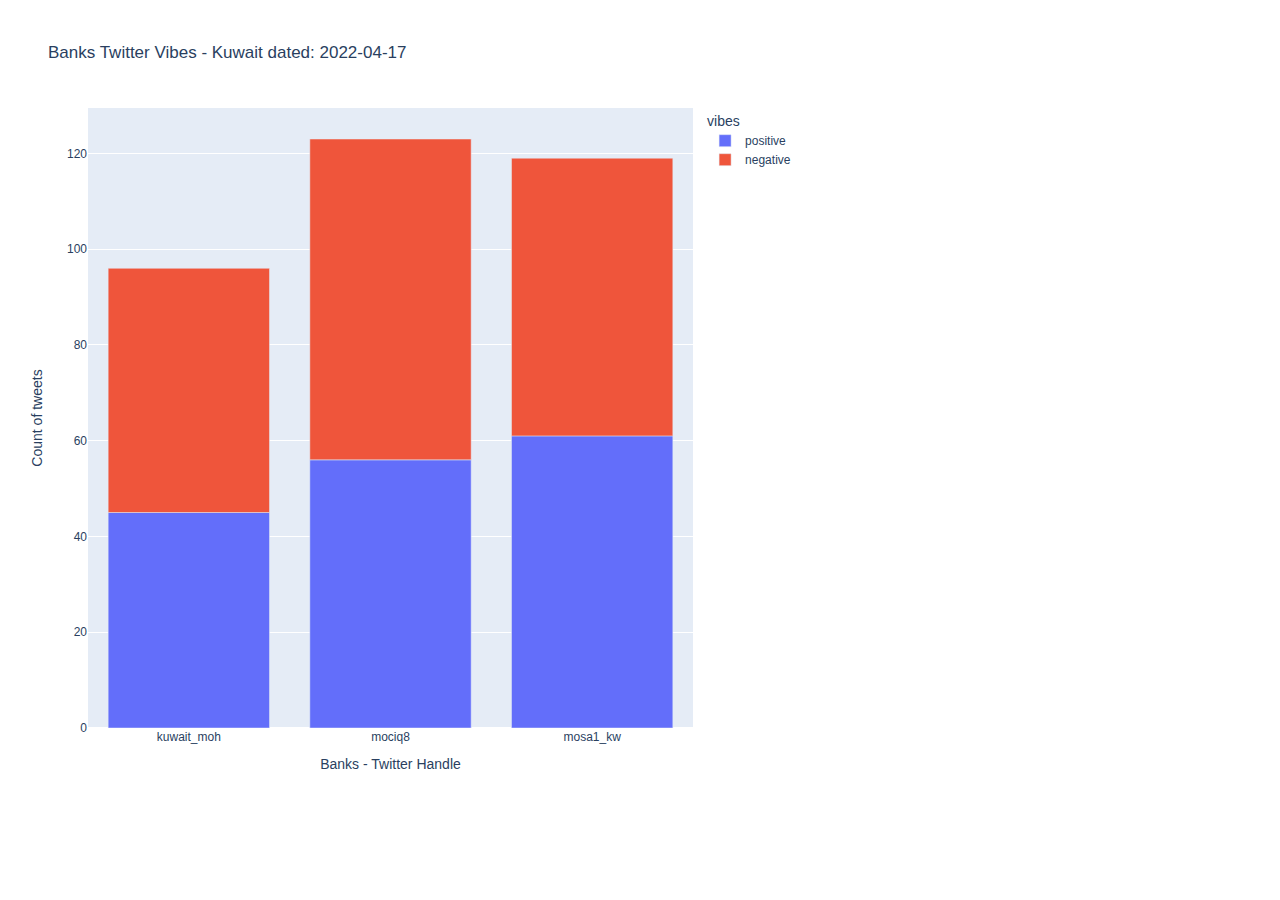
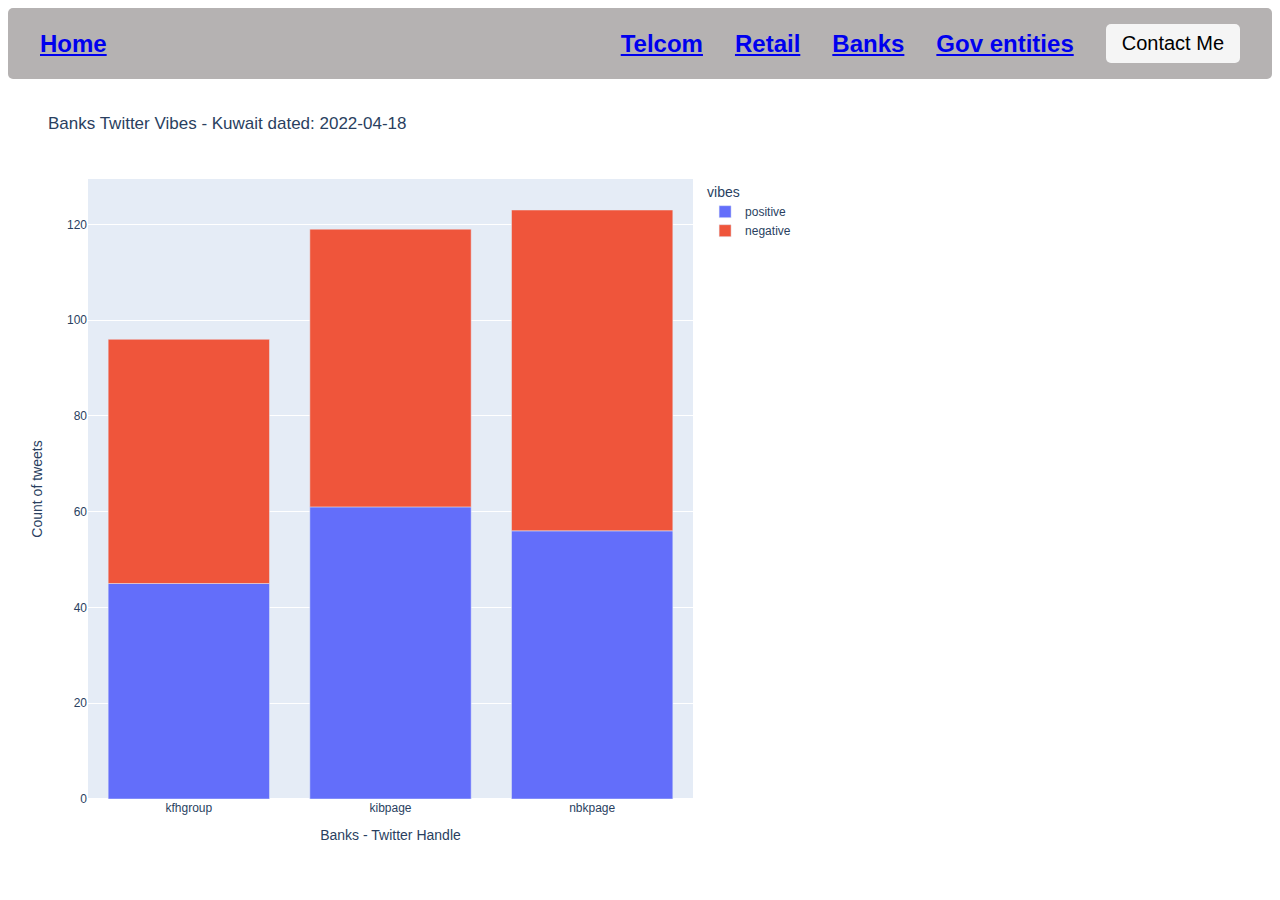
